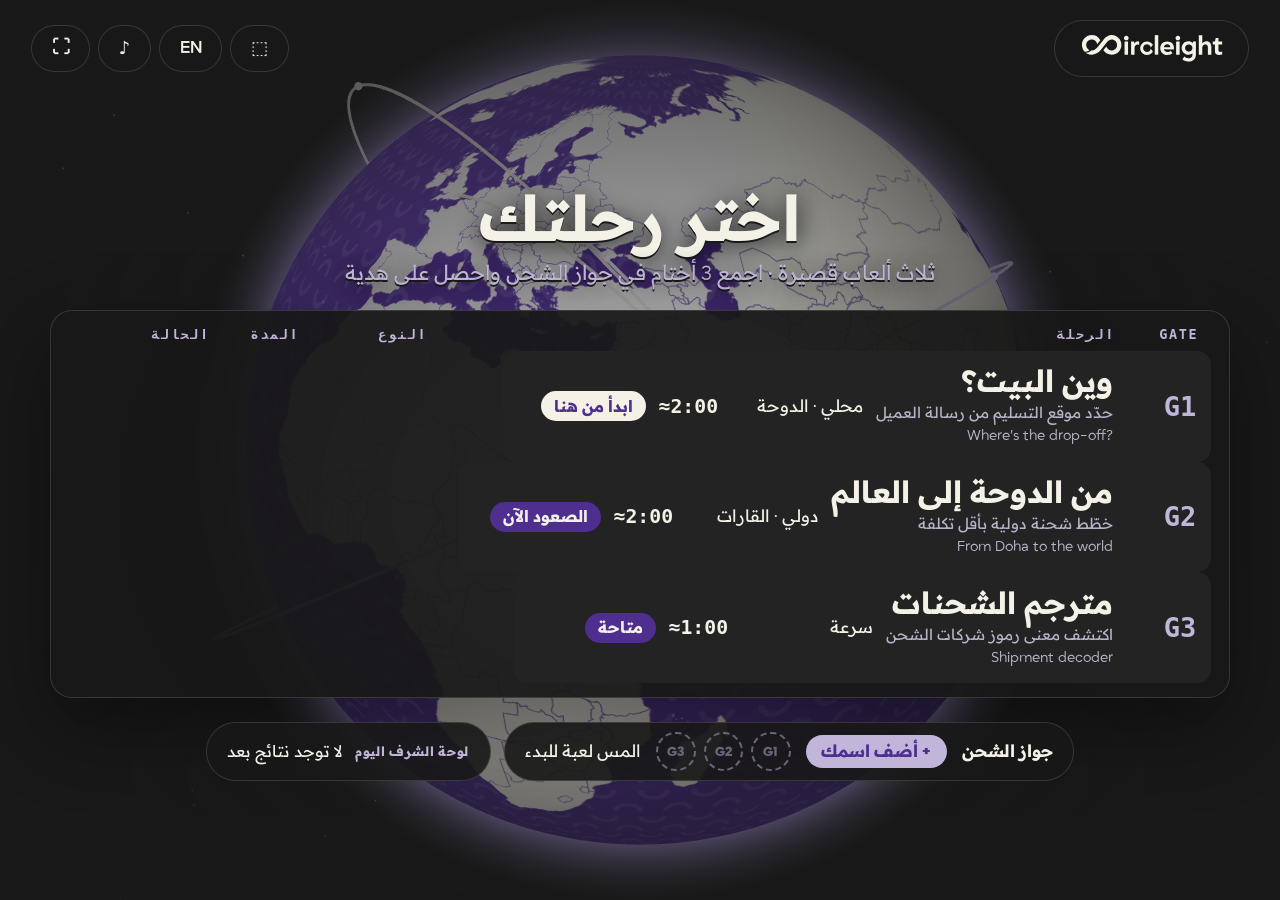
==== booth/index.html @ 9328218c "Add Web Summit booth: games, live visitor map and route kiosk Served at /booth/ with /booth/wall/ (l" ====
<!doctype html>
<html lang="ar">
<head>
<meta charset="utf-8">
<meta name="viewport" content="width=device-width,initial-scale=1,viewport-fit=cover,user-scalable=no">
<meta name="apple-mobile-web-app-capable" content="yes">
<meta name="mobile-web-app-capable" content="yes">
<meta name="theme-color" content="#191919">
<title>Circleight · Web Summit Booth</title>
<meta name="robots" content="noindex">
<style>
@font-face{font-family:'Grift';src:url([data-uri]) format('woff2');font-weight:400;font-display:swap}
@font-face{font-family:'Grift';src:url([data-uri]) format('woff2');font-weight:600;font-display:swap}
@font-face{font-family:'Grift';src:url([data-uri]) format('woff2');font-weight:700;font-display:swap}
@font-face{font-family:'Grift';src:url([data-uri]) format('woff2');font-weight:900;font-display:swap}
@font-face{font-family:'Readex Pro';src:url([data-uri]) format('woff2');font-weight:400;font-display:swap;unicode-range:U+0600-06FF,U+0750-077F,U+0870-088E,U+0890-0891,U+0898-08E1,U+08E3-08FF,U+200C-200E,U+2010-2011,U+204F,U+2E41,U+FB50-FDFF,U+FE70-FE74,U+FE76-FEFC}
@font-face{font-family:'Readex Pro';src:url([data-uri]) format('woff2');font-weight:600;font-display:swap;unicode-range:U+0600-06FF,U+0750-077F,U+0870-088E,U+0890-0891,U+0898-08E1,U+08E3-08FF,U+200C-200E,U+2010-2011,U+204F,U+2E41,U+FB50-FDFF,U+FE70-FE74,U+FE76-FEFC}
@font-face{font-family:'Readex Pro';src:url([data-uri]) format('woff2');font-weight:700;font-display:swap;unicode-range:U+0600-06FF,U+0750-077F,U+0870-088E,U+0890-0891,U+0898-08E1,U+08E3-08FF,U+200C-200E,U+2010-2011,U+204F,U+2E41,U+FB50-FDFF,U+FE70-FE74,U+FE76-FEFC}


/* Layout: full-bleed 3D map of Doha (cream land on Circleight-purple sea, brand arc pattern in the water); UI floats on black panels at the edges. Committed single look for a booth screen. */
:root{
  color-scheme:dark;
  --purple:#4E2E8F; --mid:#6B55A4; --lilac:#C1B5D9; --cream:#F4F1E7; --black:#191919;
  --panel:rgba(25,25,25,.92); --line:rgba(244,241,231,.14);
  --f:"Grift","Readex Pro",system-ui,sans-serif;
}
*{box-sizing:border-box}
html,body{height:100%;margin:0;background:var(--purple);color:var(--cream);font-family:var(--f);overflow:hidden;-webkit-tap-highlight-color:transparent;user-select:none}
[hidden]{display:none!important}
#app,.mod{position:fixed;inset:0;overflow:hidden;overflow:clip}
.mod{z-index:1}
#gl{position:fixed;inset:0;width:100%;height:100%;display:block;touch-action:none;z-index:0}
.num{font-variant-numeric:tabular-nums;font-feature-settings:"tnum"}
button{font-family:var(--f);cursor:pointer}
:focus-visible{outline:3px solid var(--lilac);outline-offset:3px}

/* top bar */
.bar{position:absolute;top:calc(env(safe-area-inset-top,0px) + 2.2vh);inset-inline:2.4vw;display:flex;align-items:center;justify-content:space-between;gap:2vw;pointer-events:none;z-index:5}
.bar>*{pointer-events:auto}
.logo{height:clamp(44px,6.4vh,68px);color:var(--cream);display:block;background:var(--panel);border:1px solid var(--line);border-radius:999px;padding:clamp(10px,1.5vh,16px) clamp(16px,1.6vw,26px)}
.logo svg{height:100%;width:auto;display:block}
.hud{display:flex;align-items:center;gap:1.4vw;background:var(--panel);border:1px solid var(--line);border-radius:999px;padding:.6vh 1.6vw}
.dots{display:flex;gap:.6vw}
.dots i{width:clamp(10px,1.3vh,16px);height:clamp(10px,1.3vh,16px);border-radius:50%;border:2px solid var(--cream);opacity:.5}
.dots i.done{background:var(--cream);opacity:1}
.dots i.cur{border-color:var(--lilac);opacity:1;box-shadow:0 0 0 3px rgba(193,181,217,.35)}
.score{font-weight:700;font-size:clamp(18px,3vh,32px);min-width:4ch;text-align:end}
.score small{display:block;font-size:.42em;font-weight:500;color:var(--lilac);letter-spacing:.08em}
.ctl{display:flex;gap:.6vw}
.icon{background:var(--panel);color:var(--cream);border:1px solid var(--line);border-radius:999px;height:clamp(36px,5.2vh,56px);min-width:clamp(36px,5.2vh,56px);padding:0 1.1em;font-size:clamp(14px,2vh,20px);font-weight:600;display:grid;place-items:center}

/* labels */
#labels{position:absolute;inset:0;pointer-events:none;z-index:2;overflow:hidden;overflow:clip}
.rlbl{position:absolute;transform:translate(-50%,-50%);font-weight:600;font-size:clamp(10px,1.35vh,15px);color:#3d2473;background:rgba(244,241,231,.85);border:1px solid #C1B5D9;border-radius:6px;padding:.05em .45em;white-space:nowrap;transition:opacity .4s}
.lbl{position:absolute;transform:translate(-50%,-50%);font-weight:600;font-size:clamp(11px,1.55vh,17px);color:var(--purple);letter-spacing:.02em;white-space:nowrap;text-shadow:0 0 6px rgba(244,241,231,.9),0 0 2px rgba(244,241,231,1);transition:opacity .4s}
.lbl.sea{color:var(--lilac);text-shadow:none;font-weight:500;font-size:clamp(12px,1.8vh,19px);letter-spacing:.2em}
.tag{position:absolute;transform:translate(-50%,-130%);background:var(--black);color:var(--cream);border-radius:10px;padding:.45em .8em;font-weight:700;font-size:clamp(13px,1.9vh,20px);white-space:nowrap;box-shadow:0 6px 18px rgba(0,0,0,.35)}
.tag.you{background:var(--cream);color:var(--black)}
.tag::after{content:"";position:absolute;left:50%;bottom:-7px;margin-left:-7px;border:7px solid transparent;border-bottom:0;border-top-color:inherit}
.tag.you::after{border-top-color:var(--cream)}
.tag:not(.you)::after{border-top-color:var(--black)}

/* message card */
.msg{position:absolute;bottom:calc(env(safe-area-inset-bottom,0px) + 3vh);inset-inline-start:2.4vw;width:min(560px,42vw);z-index:4;display:flex;flex-direction:column;gap:1.2vh;transition:transform .5s cubic-bezier(.2,.8,.2,1),opacity .4s}
.msg.out{transform:translateY(140%);opacity:0}
.chat{background:var(--panel);border:1px solid var(--line);border-radius:22px;padding:2vh 1.6vw 2.2vh;display:flex;flex-direction:column;gap:1.2vh;backdrop-filter:blur(6px)}
.chathead{display:flex;align-items:center;gap:.8vw;font-size:clamp(12px,1.6vh,16px);color:var(--lilac)}
.av{width:clamp(30px,4.2vh,44px);height:clamp(30px,4.2vh,44px);border-radius:50%;background:var(--mid);display:grid;place-items:center;color:var(--cream);font-weight:700}
.chathead b{color:var(--cream);font-size:1.15em;display:block}
.bubble{background:var(--cream);color:var(--black);border-radius:18px;border-start-start-radius:4px;padding:1.4vh 1.2vw;font-weight:600;font-size:clamp(17px,2.9vh,32px);line-height:1.45}
.bubble .tr{display:block;font-weight:500;font-size:.56em;color:#5b5868;margin-top:.6vh;line-height:1.4}
.timerow{display:flex;align-items:center;gap:1vw;color:var(--lilac);font-size:clamp(12px,1.7vh,18px)}
.ring{width:clamp(36px,5.2vh,56px);height:clamp(36px,5.2vh,56px);flex:none}
.ring circle{fill:none;stroke-width:5}
.ring .bg{stroke:rgba(244,241,231,.15)} .ring .fg{stroke:var(--cream);stroke-linecap:round;transform:rotate(-90deg);transform-origin:50% 50%;transition:stroke .3s}
.ring.low .fg{stroke:var(--lilac)}
.ring text{fill:var(--cream);font-family:var(--f);font-weight:700;font-size:18px;text-anchor:middle;dominant-baseline:central}

/* reveal panel */
.rev{position:absolute;bottom:calc(env(safe-area-inset-bottom,0px) + 3vh);inset-inline-end:2.4vw;width:min(520px,38vw);z-index:4;background:var(--panel);border:1px solid var(--line);border-radius:22px;padding:2.4vh 1.8vw;display:flex;flex-direction:column;gap:1.4vh;transition:transform .55s cubic-bezier(.2,.8,.2,1),opacity .4s}
.rev.out{transform:translateY(140%);opacity:0}
.verdict{font-weight:900;font-size:clamp(24px,4.4vh,48px);line-height:1.1;color:var(--cream)}
.kpis{display:grid;grid-template-columns:1fr 1fr;gap:1vw}
.kpi{border-top:2px solid var(--line);padding-top:1vh}
.kpi .k{font-size:clamp(11px,1.5vh,15px);color:var(--lilac);letter-spacing:.04em}
.kpi .v{text-align:start;font-size:clamp(26px,5vh,56px);font-weight:900;line-height:1}
[dir=rtl] #kPts{text-align:right}
.kpi .v small{font-size:.4em;font-weight:600;margin-inline-start:.2em}
.ci{display:flex;gap:.9vw;align-items:center;background:var(--purple);border-radius:14px;padding:1.2vh 1vw;font-size:clamp(12px,1.75vh,18px);line-height:1.45}
.ci .sym{width:clamp(34px,5vh,56px);flex:none;color:var(--cream)}
.ci .sym svg{width:100%;height:auto;display:block}
.ci .co{font-weight:700;direction:ltr;unicode-bidi:isolate;display:inline-block;color:var(--lilac)}
.btn{background:var(--cream);color:var(--purple);border:0;border-radius:999px;padding:1.5vh 2.4vw;font-weight:800;font-size:clamp(16px,2.5vh,26px);box-shadow:0 8px 24px rgba(0,0,0,.25);transition:transform .15s}
.btn:active{transform:scale(.97)}
.btn.ghost{background:transparent;color:var(--cream);border:2px solid var(--line);box-shadow:none}

/* full screens */
.screen{position:absolute;inset:0;z-index:6;display:flex;align-items:center;justify-content:center;pointer-events:none}
.screen>.card{pointer-events:auto}
.attract{background:radial-gradient(ellipse at center,rgba(61,36,115,.82) 0%,rgba(61,36,115,.55) 45%,rgba(61,36,115,0) 75%)}
.attract .card{display:flex;flex-direction:column;align-items:center;gap:2.6vh;text-align:center;margin-top:-4vh}
.attract h1{font-weight:900;font-size:clamp(46px,11vh,130px);line-height:.95;margin:0;color:var(--cream);text-shadow:0 6px 30px rgba(25,25,25,.45)}
.attract h1 .en{display:block;unicode-bidi:isolate;font-size:.34em;font-weight:600;color:var(--lilac);letter-spacing:.06em;margin-top:1.2vh}
.attract p{margin:0;font-size:clamp(16px,2.6vh,28px);max-width:30ch;color:var(--cream);text-shadow:0 2px 12px rgba(25,25,25,.6);line-height:1.4}
.pulse{animation:pulse 1.8s ease-in-out infinite}
@keyframes pulse{0%,100%{transform:scale(1)}50%{transform:scale(1.05)}}
.lbmini{display:flex;flex-direction:column;gap:.5vh;background:var(--panel);border:1px solid var(--line);border-radius:16px;padding:1.4vh 1.4vw;min-width:min(420px,70vw);font-size:clamp(14px,2vh,20px)}
.lbmini h3{margin:0 0 .4vh;font-size:.75em;color:var(--lilac);font-weight:600;letter-spacing:.08em}
.lbmini div{display:grid;grid-template-columns:2em 1fr auto;gap:.8em;text-align:start;padding:.25em 0;border-bottom:1px solid var(--line)}
.lbmini div:last-child{border-bottom:0}
.lbmini div.me{color:var(--lilac);font-weight:700}
.end{background:rgba(78,46,143,.55);backdrop-filter:blur(3px)}
.end .card{background:var(--black);border-radius:28px;padding:4vh 3.4vw;display:flex;flex-direction:column;align-items:center;gap:2vh;text-align:center;width:min(760px,86vw);box-shadow:0 30px 80px rgba(0,0,0,.45)}
.end .total{font-weight:900;font-size:clamp(60px,13vh,150px);line-height:.9;color:var(--cream)}
.end .k{color:var(--lilac);font-size:clamp(13px,1.9vh,20px);letter-spacing:.08em}
.end .pitch{background:var(--purple);border-radius:16px;padding:1.6vh 1.6vw;font-size:clamp(14px,2.1vh,22px);line-height:1.5;display:flex;gap:1vw;align-items:center;text-align:start}
.end .pitch .sym{width:clamp(40px,6vh,64px);flex:none}
.end .pitch .sym svg{width:100%;height:auto;display:block}
.namebox{display:flex;gap:.8vw;flex-wrap:wrap;justify-content:center;align-items:center}
.namebox input{background:#2a2a2a;border:2px solid var(--line);color:var(--cream);border-radius:999px;padding:1.2vh 1.4vw;font:600 clamp(16px,2.4vh,24px) var(--f);width:min(320px,60vw)}
.row{display:flex;gap:1vw;flex-wrap:wrap;justify-content:center}
.toast{position:absolute;top:12vh;left:50%;transform:translateX(-50%);background:var(--black);color:var(--cream);padding:1.2vh 1.6vw;border-radius:999px;font-weight:700;font-size:clamp(14px,2.2vh,22px);z-index:7;transition:opacity .3s}
.hint{position:absolute;top:11vh;left:50%;transform:translateX(-50%);background:var(--cream);color:var(--purple);padding:1vh 1.4vw;border-radius:999px;font-weight:800;font-size:clamp(14px,2.2vh,24px);z-index:3;box-shadow:0 8px 24px rgba(0,0,0,.25);white-space:nowrap}
.flash{position:absolute;inset:0;background:var(--cream);opacity:0;pointer-events:none;z-index:3;transition:opacity .5s}

/* v2 additions */
.kw{border-radius:6px;padding:0 .12em;transition:background .3s,color .3s}
.kw.hl{background:var(--purple);color:var(--cream)}
.aimbar{position:absolute;left:50%;transform:translateX(-50%);bottom:calc(env(safe-area-inset-bottom,0px) + 3vh);z-index:5;display:flex;gap:1vw;align-items:center;background:var(--panel);border:1px solid var(--line);border-radius:999px;padding:1vh 1vw 1vh 1.4vw}
.aimbar span{font-size:clamp(13px,1.9vh,20px);color:var(--lilac);padding-inline:.6vw}
.rowbtns{display:flex;gap:.8vw;align-items:center;flex-wrap:wrap}
.mini{background:transparent;color:var(--cream);border:2px solid var(--line);border-radius:999px;padding:.8vh 1.2vw;font-weight:700;font-size:clamp(13px,1.8vh,19px)}
.mini[disabled]{opacity:.35}
.mini.on{background:var(--lilac);color:var(--black);border-color:var(--lilac)}
.voice{display:flex;align-items:center;gap:1vw;background:#E9E3F2;border-radius:18px;border-start-start-radius:4px;padding:1.2vh 1vw;color:var(--black)}
.voice .play{width:clamp(34px,5vh,52px);height:clamp(34px,5vh,52px);border-radius:50%;background:var(--purple);color:var(--cream);border:0;display:grid;place-items:center;font-size:clamp(14px,2vh,20px);flex:none}
.wave{display:flex;align-items:center;gap:3px;height:clamp(28px,4vh,44px);flex:1}
.wave i{display:block;width:4px;border-radius:2px;background:var(--mid);height:30%}
.wave.playing i{animation:wv .9s ease-in-out infinite}
@keyframes wv{0%,100%{transform:scaleY(.5)}50%{transform:scaleY(1.4)}}
.voice .dur{font-weight:600;font-size:clamp(12px,1.6vh,16px);color:#5b5868}
.parse{background:var(--panel);border:1px solid var(--line);border-radius:22px;padding:1.8vh 1.4vw;display:flex;flex-direction:column;gap:.9vh}
.parse .ph{display:flex;align-items:center;gap:.8vw;font-weight:700;font-size:clamp(14px,2vh,21px)}
.parse .ph .sym{width:clamp(30px,4.4vh,48px);color:var(--lilac)}
.parse .ph .sym svg{width:100%;height:auto;display:block}
.parse .ph .dots3 i{display:inline-block;width:.4em;height:.4em;border-radius:50%;background:var(--lilac);margin-inline:.1em;animation:bl 1s infinite}
.parse .ph .dots3 i:nth-child(2){animation-delay:.15s}.parse .ph .dots3 i:nth-child(3){animation-delay:.3s}
@keyframes bl{0%,100%{opacity:.25}50%{opacity:1}}
.field{display:grid;grid-template-columns:minmax(7em,auto) 1fr;gap:1vw;align-items:baseline;border-top:1px solid var(--line);padding-top:.7vh;opacity:0;transform:translateY(8px);transition:opacity .35s,transform .35s}
.field.in{opacity:1;transform:none}
.field .k{color:var(--lilac);font-size:clamp(11px,1.5vh,15px);letter-spacing:.04em}
.field .v{font-weight:700;font-size:clamp(14px,2.1vh,22px)}
.field .v.ltr{direction:ltr;unicode-bidi:isolate;display:inline-block}
.conf{display:inline-flex;align-items:center;gap:.4em;border-radius:999px;padding:.15em .7em;font-size:.85em}
.conf.high{background:var(--cream);color:var(--purple)} .conf.med{background:var(--lilac);color:var(--black)}
.ops{display:flex;flex-direction:column;gap:.8vh}
.ops .b{max-width:85%;border-radius:16px;padding:1vh 1vw;font-weight:600;font-size:clamp(13px,1.9vh,20px);opacity:0;transform:translateY(8px);transition:opacity .35s,transform .35s}
.ops .b.in{opacity:1;transform:none}
.ops .b.c8{align-self:flex-end;background:var(--purple);color:var(--cream);border-end-end-radius:4px}
.ops .b.cu{align-self:flex-start;background:var(--cream);color:var(--black);border-start-start-radius:4px;display:flex;gap:.6em;align-items:center}
.ops .b.cu .loc{width:3.2em;height:2.2em;border-radius:8px;background:repeating-linear-gradient(45deg,#e6e0f0 0 6px,#f4f1e7 6px 12px);display:grid;place-items:center;color:var(--purple);font-weight:900}
.outcome{display:flex;gap:.8vw;align-items:center;font-size:clamp(13px,1.85vh,19px);line-height:1.45;border-top:2px solid var(--line);padding-top:1.2vh}
.outcome b{color:var(--lilac)}
.here{position:absolute;transform:translate(-50%,-140%);background:var(--cream);color:var(--purple);border-radius:999px;padding:.35em .8em;font-weight:800;font-size:clamp(12px,1.7vh,18px);white-space:nowrap;box-shadow:0 6px 18px rgba(0,0,0,.3);pointer-events:none}
.here::after{content:"";position:absolute;left:50%;bottom:-6px;margin-left:-6px;border:6px solid transparent;border-bottom:0;border-top-color:var(--cream)}
.demo{position:absolute;bottom:4vh;left:50%;transform:translateX(-50%);z-index:5;background:var(--panel);border:1px solid var(--line);border-radius:18px;padding:1.2vh 1.4vw;display:flex;gap:1vw;align-items:center;max-width:min(760px,80vw);font-size:clamp(14px,2.1vh,22px);transition:opacity .4s}
.demo .sym{width:clamp(30px,4.4vh,48px);color:var(--lilac);flex:none}.demo .sym svg{width:100%;height:auto;display:block}
.demo .q{color:var(--cream);font-weight:600}
.demo .a{color:var(--lilac);font-weight:700;display:block;font-size:.85em}
.stats{font-size:clamp(13px,1.9vh,20px);color:var(--lilac)}
.sumline{background:#2a2a2a;border-radius:14px;padding:1.2vh 1.4vw;font-size:clamp(14px,2vh,21px);line-height:1.5}
.sumline b{color:var(--cream);font-size:1.15em}
.sumline small{display:block;color:#a9a3b8;font-size:.72em;margin-top:.3em}
.qr{display:flex;gap:1.2vw;align-items:center;background:var(--cream);color:var(--black);border-radius:16px;padding:1.2vh 1.2vw;font-weight:700;font-size:clamp(13px,1.9vh,20px);text-align:start}
.qr svg{width:clamp(80px,12vh,130px);height:auto;display:block}
/* staff */
.staff{position:absolute;inset:0;z-index:9;background:rgba(25,25,25,.7);display:flex;align-items:center;justify-content:center}
.staff .card{background:var(--black);border:1px solid var(--line);border-radius:22px;padding:3vh 2.4vw;width:min(760px,92vw);max-height:90vh;overflow:auto;display:flex;flex-direction:column;gap:1.8vh;font-size:clamp(14px,1.9vh,19px)}
.staff h2{margin:0;font-size:1.4em}
.staff .grp{display:flex;flex-direction:column;gap:.8vh;border-top:1px solid var(--line);padding-top:1.4vh}
.staff .grp>b{color:var(--lilac);font-size:.85em;letter-spacing:.06em}
.staff input[type=text]{background:#2a2a2a;border:1px solid var(--line);color:var(--cream);border-radius:10px;padding:.8vh .8vw;font:inherit;width:100%;direction:ltr}
.staff textarea{background:#2a2a2a;border:1px solid var(--line);color:var(--cream);border-radius:10px;padding:.8vh .8vw;font:12px ui-monospace,monospace;width:100%;min-height:90px;direction:ltr}
.plist{display:flex;flex-wrap:wrap;gap:.5vw}
.calib{position:absolute;top:11vh;left:50%;transform:translateX(-50%);z-index:8;background:var(--cream);color:var(--purple);border-radius:16px;padding:1.2vh 1.4vw;font-weight:800;display:flex;gap:1vw;align-items:center;font-size:clamp(14px,2vh,21px)}

@media (max-width:900px){.msg{width:auto;inset-inline-end:2.4vw}.rev{width:auto;inset-inline-start:2.4vw;bottom:auto;top:9vh}}
@media (prefers-reduced-motion:reduce){.pulse{animation:none}.msg,.rev{transition:none}}
/* ===== shell & shared components ===== */
.shellbar{position:fixed;z-index:30}
[data-k]{}
.panel{background:var(--panel);border:1px solid var(--line);border-radius:22px;backdrop-filter:blur(6px)}
.chip2{background:#2a2a2a;border:2px solid transparent;color:var(--cream);border-radius:14px;padding:1.1vh 1.1vw;font:600 clamp(14px,2vh,21px) var(--f);cursor:pointer;text-align:start;display:flex;flex-direction:column;gap:.3vh;transition:border-color .15s,background .15s}
.chip2 small{font-weight:500;font-size:.72em;color:var(--lilac)}
.chip2.on{border-color:var(--lilac);background:#3a2f55}
.chip2[disabled]{opacity:.35;cursor:default}
.sub{color:var(--lilac);font-size:clamp(12px,1.6vh,17px);letter-spacing:.04em}
.h2{font:900 clamp(22px,3.6vh,40px) var(--f);margin:0;line-height:1.15}
.mono{font-family:"IBM Plex Mono",ui-monospace,Menlo,monospace;direction:ltr;unicode-bidi:isolate}
.overlay{position:fixed;inset:0;z-index:25;display:flex;align-items:center;justify-content:center;background:rgba(25,25,25,.55);backdrop-filter:blur(2px)}
.stampbox{background:var(--cream);color:var(--purple);border-radius:26px;padding:4vh 3vw;display:flex;flex-direction:column;align-items:center;gap:1.6vh;text-align:center;box-shadow:0 30px 80px rgba(0,0,0,.45);animation:pop .5s cubic-bezier(.2,1.4,.4,1)}
.stampbox .st{width:clamp(110px,18vh,190px);height:clamp(110px,18vh,190px);border-radius:50%;border:6px double var(--purple);display:grid;place-items:center;transform:rotate(-12deg);font-weight:900;font-size:clamp(14px,2.2vh,22px);line-height:1.2;padding:1em}
.stampbox .st svg{width:60%;display:block;margin:0 auto .3em}
.stampbox h3{margin:0;font:900 clamp(22px,4vh,40px) var(--f)}
@keyframes pop{from{transform:scale(.6);opacity:0}to{transform:none;opacity:1}}
/* hub */
#hub .hubwrap{position:absolute;inset:0;display:flex;flex-direction:column;align-items:center;justify-content:center;gap:2.6vh;padding:12vh 4vw 4vh;background:radial-gradient(ellipse at 50% 55%,rgba(25,25,25,.15) 0%,rgba(25,25,25,.72) 70%)}
.hubtitle{text-align:center;display:flex;flex-direction:column;gap:.6vh}
.hubtitle h1{margin:0;font:900 clamp(34px,7vh,84px) var(--f);color:var(--cream);line-height:1;text-shadow:0 6px 30px rgba(0,0,0,.4)}
.hubtitle p{margin:0;font-size:clamp(15px,2.3vh,26px);color:var(--lilac)}
.board{width:min(1180px,94vw);background:rgba(25,25,25,.94);border:1px solid var(--line);border-radius:22px;padding:1.6vh 1.4vw;display:flex;flex-direction:column;gap:1vh;box-shadow:0 30px 80px rgba(0,0,0,.4)}
.bhead,.brow{display:grid;grid-template-columns:6vw minmax(0,1fr) 12vw 7vw 13vw;gap:1vw;align-items:center}
.bhead{font:600 clamp(11px,1.5vh,15px) "IBM Plex Mono",monospace;color:var(--lilac);letter-spacing:.12em;padding:0 1vw}
.brow{background:#232323;border:2px solid transparent;border-radius:14px;padding:1.6vh 1vw;cursor:pointer;color:var(--cream);text-align:start;font-family:var(--f);transition:border-color .15s,transform .15s}
.brow:hover,.brow:focus-visible{border-color:var(--lilac)}
.brow:active{transform:scale(.99)}
.brow[disabled]{opacity:.35;cursor:default}
.brow .gate{font:700 clamp(18px,3vh,34px) "IBM Plex Mono",monospace;color:var(--lilac)}
.brow .nm b{display:block;font-weight:900;font-size:clamp(20px,3.4vh,38px);line-height:1.1}
.brow .nm small{display:block;font-size:clamp(12px,1.7vh,18px);color:#b9b3c8;margin-top:.3vh}
.brow .ty{font-size:clamp(13px,1.9vh,20px);color:var(--cream)}
.brow .ty small{display:block;color:#9a94a8;font-size:.8em}
.brow .tm{font:700 clamp(15px,2.2vh,24px) "IBM Plex Mono",monospace}
.brow .stt{justify-self:start;border-radius:999px;padding:.5vh 1vw;font-weight:800;font-size:clamp(12px,1.8vh,19px);background:var(--purple);color:var(--cream);white-space:nowrap}
.brow .stt.go{background:var(--cream);color:var(--purple);animation:blink 1.6s infinite}
.brow .stt.off{background:#444;color:#bbb}
@keyframes blink{50%{opacity:.55}}
.flapch{display:inline-block;animation:flap .45s ease}
@keyframes flap{0%{transform:rotateX(90deg);opacity:.2}100%{transform:none;opacity:1}}
.passport{display:flex;align-items:center;gap:1.2vw;background:rgba(25,25,25,.9);border:1px solid var(--line);border-radius:999px;padding:1vh 1.6vw;font-size:clamp(13px,1.9vh,20px)}
.passport .pp{display:flex;gap:.6vw}
.passport .pp i{width:clamp(30px,4.4vh,48px);height:clamp(30px,4.4vh,48px);border-radius:50%;border:2px dashed #6a6478;display:grid;place-items:center;font-style:normal;font-weight:800;font-size:.8em;color:#6a6478}
.passport .pp i.on{border:3px double var(--lilac);color:var(--cream);background:var(--purple);transform:rotate(-10deg)}
.tapcta{font:800 clamp(16px,2.6vh,28px) var(--f);color:var(--cream)}
/* g2 journey */
#g2 .side{position:absolute;inset-inline-start:2.4vw;top:12vh;bottom:3vh;width:min(560px,40vw);display:flex;flex-direction:column;gap:1.4vh;overflow:auto}
#g2 .card2{background:var(--panel);border:1px solid var(--line);border-radius:22px;padding:2vh 1.4vw;display:flex;flex-direction:column;gap:1.2vh}
#g2 .dests{display:grid;grid-template-columns:1fr 1fr;gap:.8vw}
#g2 .opts{display:grid;grid-template-columns:repeat(auto-fit,minmax(150px,1fr));gap:.6vw}
#g2 .opt b{font-size:1em}
#g2 .opt .m{display:flex;justify-content:space-between;gap:.6em;font-size:.78em;color:#d8d2e6}
.brief{display:grid;grid-template-columns:auto 1fr;gap:.4vh 1vw;font-size:clamp(13px,1.9vh,20px)}
.brief span{color:var(--lilac)}
.totals{display:flex;flex-direction:column;gap:.8vh;border-top:2px solid var(--line);padding-top:1.2vh}
.trow{display:flex;justify-content:space-between;font-weight:700;font-size:clamp(14px,2.1vh,22px)}
.tbar{height:10px;background:#333;border-radius:5px;overflow:hidden;position:relative}
.tbar i{position:absolute;inset-block:0;inset-inline-start:0;background:var(--lilac);border-radius:5px;transition:width .3s}
.tbar i.over{background:#E58A6B}
.tl{display:flex;flex-direction:column;gap:.8vh}
.tli{display:grid;grid-template-columns:8em 1fr;gap:1vw;align-items:center;opacity:0;transform:translateY(6px);transition:opacity .35s,transform .35s;font-size:clamp(12px,1.75vh,18px)}
.tli.in{opacity:1;transform:none}
.tli .who{color:var(--lilac)}
.tli .raw{font-size:.85em;color:#9a94a8}
.tli .uni{font-weight:700;color:var(--cream)}
.cmp{display:grid;grid-template-columns:1fr 1fr;gap:1vw}
.cmp>div{background:#232323;border-radius:14px;padding:1.2vh 1vw}
.cmp>div.best{background:var(--purple)}
.cmp .k{font-size:.8em;color:var(--lilac)}
.cmp .v{font-weight:900;font-size:clamp(18px,3vh,32px)}
.citytag{position:fixed;transform:translate(-50%,-140%);background:var(--cream);color:var(--purple);border-radius:999px;padding:.3em .8em;font-weight:800;font-size:clamp(12px,1.7vh,18px);white-space:nowrap;pointer-events:none;z-index:3;box-shadow:0 6px 18px rgba(0,0,0,.3)}
.citytag.dark{background:var(--black);color:var(--cream)}
/* g3 codes */
#g3 .wrap3{position:absolute;inset:0;display:flex;flex-direction:column;align-items:center;justify-content:center;gap:3vh;padding:12vh 4vw 4vh;background:var(--black)}
#g3 .codecard{background:#232323;border:1px solid var(--line);border-radius:26px;padding:3vh 3vw;display:flex;flex-direction:column;align-items:center;gap:1.4vh;min-width:min(720px,90vw)}
#g3 .code{font:700 clamp(46px,10vh,120px) "IBM Plex Mono",monospace;color:var(--cream);letter-spacing:.06em;direction:ltr}
#g3 .who{font-size:clamp(14px,2.2vh,24px);color:var(--lilac)}
#g3 .ans{display:grid;grid-template-columns:repeat(3,minmax(0,1fr));gap:1vw;width:min(1300px,94vw)}
#g3 .ans .chip2{min-height:13vh;justify-content:center;font-size:clamp(15px,2.3vh,25px)}
#g3 .ans .chip2.right{background:#2E7D4F;border-color:#2E7D4F}
#g3 .ans .chip2.wrong{background:#8f3b22;border-color:#8f3b22}
#g3 .uni{display:flex;gap:1vw;align-items:center;background:var(--purple);border-radius:16px;padding:1.4vh 1.4vw;font-size:clamp(14px,2.2vh,24px);min-height:7vh;opacity:0;transition:opacity .3s}
#g3 .uni.in{opacity:1}
#g3 .uni .sym{width:clamp(34px,5vh,56px);flex:none}#g3 .uni .sym svg{width:100%;display:block}
.codetimer{width:min(720px,90vw);height:8px;background:#333;border-radius:4px;overflow:hidden}.codetimer i{display:block;height:100%;background:var(--lilac)}
/* end card shared (g2/g3) */
.screen>.endc{pointer-events:auto}
.endc{background:var(--black);border-radius:28px;padding:4vh 3.4vw;display:flex;flex-direction:column;align-items:center;gap:1.8vh;text-align:center;width:min(780px,90vw);box-shadow:0 30px 80px rgba(0,0,0,.45);max-height:92vh;overflow:auto}
.endc .total{font-weight:900;font-size:clamp(56px,12vh,140px);line-height:.9;color:var(--cream)}
.brow .bn,.brow h3{white-space:nowrap}

.brow .nm small{display:block}
#hub h1,#hub .hsub,#hub p{text-shadow:0 2px 0 #191919,0 4px 24px rgba(0,0,0,.9)}
/* ===== v3: interaction layering (taps reach the 3D map) ===== */
#app,.mod{pointer-events:none}
.mod>*{pointer-events:auto}
#app>*:not(#gl):not(.mod):not(.bar){pointer-events:auto}
#app>.toast{pointer-events:none}
#labels,.flash,.mod>.screen,.mod>.bar,#j-tags,#w-tags,.mod>.hint,.mod>.demo{pointer-events:none}
.mod>.screen:not([hidden])>*{pointer-events:auto}
.overlay[hidden],.staff[hidden],.screen[hidden]{display:none!important}
/* games button */
.gamesbtn{display:inline-flex;align-items:center;gap:.6em;height:clamp(40px,5.6vh,58px);padding:0 1.3em;border-radius:999px;border:0;background:var(--cream);color:var(--purple);font:800 clamp(14px,2vh,21px) var(--f);cursor:pointer;box-shadow:0 8px 24px rgba(0,0,0,.35)}
.gamesbtn svg{width:1.1em;height:1.1em}
.gamesbtn[hidden]{display:none}
.shellbar .ctl{display:flex;align-items:center;gap:.6vw}
/* hub foot: passport + leaderboard */
.hubfoot{display:flex;flex-wrap:wrap;gap:1vw;justify-content:center;align-items:stretch;max-width:94vw}
.passport{flex-wrap:wrap;justify-content:center}
.passport .pname{font-weight:800;color:var(--cream);background:#2b2b2b;border-radius:999px;padding:.3em .9em;border:0;font-family:var(--f);font-size:1em}
.passport .pname.add{color:var(--purple);background:var(--lilac);cursor:pointer}
.passport .ptot{color:var(--lilac)}.passport .ptot b{color:var(--cream);font-size:1.15em}
.passport .pmsg.done{color:var(--cream);font-weight:800}
.passport .mini{font-size:.85em}
.hublb{display:flex;align-items:center;gap:1vw;background:rgba(25,25,25,.9);border:1px solid var(--line);border-radius:999px;padding:1vh 1.6vw;font-size:clamp(13px,1.8vh,19px);color:var(--cream)}
.hublb>b{color:var(--lilac);font-size:.8em;letter-spacing:.06em}
.hublb span{display:inline-flex;gap:.4em;align-items:baseline}.hublb span.me{color:var(--lilac)}
.hublb i{font-style:normal;color:var(--lilac);font-weight:800}
/* intro / name / exit sheets */
.introc{background:var(--black);color:var(--cream);border:1px solid var(--line);border-radius:28px;padding:4vh 3vw;width:min(860px,90vw);max-height:92vh;overflow:auto;display:flex;flex-direction:column;gap:1.6vh;box-shadow:0 30px 80px rgba(0,0,0,.5);text-align:start;animation:pop .4s cubic-bezier(.2,1.3,.4,1)}
.introc.small{width:min(620px,90vw);text-align:center;align-items:center}
.introc h2{margin:0;font:900 clamp(28px,5vh,56px) var(--f);line-height:1.15}
.introc p{margin:0;font-size:clamp(16px,2.4vh,26px);line-height:1.6;color:#e7e2ef}
.introc .igate{font:700 clamp(13px,1.8vh,19px) var(--f);color:var(--lilac);letter-spacing:.12em}
.introc .ih{font-weight:800;color:var(--lilac);font-size:clamp(14px,2vh,21px)}
.introc .isteps{margin:0;padding-inline-start:1.4em;display:flex;flex-direction:column;gap:.9vh;font-size:clamp(16px,2.3vh,25px);line-height:1.5}
.introc .isteps li::marker{color:var(--lilac);font-weight:900}
.introc .ic8{display:flex;gap:1vw;align-items:center;background:var(--purple);border-radius:18px;padding:1.6vh 1.4vw;font-size:clamp(14px,2vh,22px);line-height:1.55}
.introc .ic8 b{color:var(--lilac)}
.isym{width:clamp(38px,5.6vh,60px);flex:none;display:block;color:var(--cream)}.isym svg{width:100%;height:auto;display:block}
.introc>.isym{width:clamp(54px,8vh,84px);align-self:center}
.introc .ipts{font-weight:700;color:var(--lilac);font-size:clamp(14px,2vh,21px)}
.introc .row{display:flex;gap:1vw;flex-wrap:wrap;justify-content:center;margin-top:.6vh}
.introc input{background:#2a2a2a;border:2px solid var(--lilac);color:var(--cream);border-radius:999px;padding:1.6vh 1.6vw;font:700 clamp(20px,3vh,32px) var(--f);text-align:center;width:100%}
.stampbox.inl{background:none;box-shadow:none;padding:0}
/* shared end card */
.endc,.end .card{max-height:94vh;overflow:auto;gap:1.5vh}
.bdown{display:flex;flex-wrap:wrap;gap:.6vw;justify-content:center}
.bdown span{background:#2b2b2b;border-radius:999px;padding:.35em 1em;font-size:clamp(13px,1.9vh,20px);color:#e7e2ef}
.bdown b{color:var(--lilac)}
.recline{font-size:clamp(14px,2vh,21px);color:#e7e2ef}.recline .ok{color:#8fd19e;font-weight:900}.recline b{color:var(--cream)}
.lbempty{color:#a39db2;text-align:center;padding:.4em 0}
.lbmini [data-lb]{display:flex;flex-direction:column;border:0;padding:0}
/* G2 v3 */
#g2 .side{top:11vh;bottom:2.5vh;width:min(600px,42vw);scroll-behavior:smooth}
.jstep{display:flex;align-items:center;gap:.5vw;font-size:clamp(12px,1.6vh,17px);color:var(--lilac);font-weight:700}
.jstep i{width:2.4em;height:6px;border-radius:3px;background:#3a3a3a}.jstep i.done{background:var(--lilac)}.jstep i.on{background:var(--cream)}
.jstep span{margin-inline-start:.6em}
#g2 .oh{font-weight:800;font-size:clamp(14px,2vh,21px);color:var(--cream)}
#g2 .ogrp{display:flex;flex-direction:column;gap:.7vh}
#g2 .task{background:rgba(107,85,164,.25);border-radius:12px;padding:1vh 1vw;font-size:clamp(13px,1.85vh,19px);line-height:1.55}
#g2 .opt{align-items:flex-start;text-align:start;gap:.3vh}
#g2 .opt small{color:#cfc7e0;font-size:.74em;font-weight:500}
#g2 .opt.on small{color:var(--lilac)}
#g2 .opt.on .m{color:var(--cream)}
.tbar .dl{position:absolute;inset-block:-4px;width:3px;background:var(--cream);border-radius:2px}
.verd{font:900 clamp(20px,3.2vh,34px) var(--f)}.verd.ok{color:#9fe0ad}.verd.bad{color:#F2A389}
#g2 .ph{display:flex;gap:.8vw;align-items:center;font-weight:700;font-size:clamp(14px,2vh,21px);line-height:1.5}
#g2 .symw{width:clamp(30px,4.4vh,48px);flex:none;color:var(--lilac)}#g2 .symw svg{width:100%;display:block}
.cmp .k2{font-size:.72em;color:var(--lilac);margin-top:.4vh}
.saveline{font-size:clamp(15px,2.2vh,24px);font-weight:700;color:var(--cream);line-height:1.5}.saveline b{color:#9fe0ad}
.vs{display:grid;grid-template-columns:auto 1fr 1fr;gap:.9vh .8vw;align-items:center;font-size:clamp(12px,1.75vh,18px)}
.vs>b{font-size:.85em;color:#a39db2;text-align:center}.vs>b.c8{color:var(--lilac)}
.vs .rk{color:#cfc7e0}
.vs .a,.vs .b{border-radius:10px;padding:.6em .7em;text-align:center;transition:opacity .4s;line-height:1.35}
.vs .a{background:#2b2b2b;color:#e7a08a}
.vs .b{background:var(--purple);color:var(--cream);font-weight:700}
.tlh{display:grid;grid-template-columns:8em 1fr;gap:1vw;font-size:clamp(11px,1.5vh,15px);color:#a39db2}
.tli .uni i{font-style:normal;color:#9fe0ad;margin-inline-end:.4em}
/* G3 countdown */
#g3 .count{font:900 clamp(90px,22vh,240px) var(--f);color:var(--cream);line-height:1;animation:pop .5s}
#app>#gl{pointer-events:auto}
.bhead,.brow{grid-template-columns:5.5vw minmax(0,1fr) 9vw 6vw 10vw}
.brow .nm b{white-space:nowrap}
/* screens launcher */
#scrc{width:min(900px,92vw)}
.scrlist{display:flex;flex-direction:column;gap:1vh}
.scrrow{display:flex;gap:1vw;align-items:center;background:#232323;border:2px solid transparent;border-radius:18px;padding:1.2vh 1.2vw}
.scrrow.cur{border-color:var(--lilac)}
.scrgo{flex:1;min-width:0;background:none;border:0;color:var(--cream);font-family:var(--f);text-align:start;cursor:pointer;display:flex;flex-direction:column;gap:.3vh;padding:0}
.scrgo b{font-size:clamp(17px,2.6vh,27px)}
.scrgo small{color:var(--lilac);font-size:clamp(12px,1.75vh,18px)}
.scrgo code{font-size:clamp(10px,1.4vh,14px);color:#9a94a8;word-break:break-all;unicode-bidi:plaintext}
.scrqr{width:clamp(70px,10vh,110px);flex:none;background:var(--cream);border-radius:10px;padding:4px;display:block}
.scrqr svg{width:100%;height:auto;display:block}
.scrqr:empty{display:none}
.scrstat{border-radius:12px;padding:1vh 1.1vw;font-size:clamp(12px,1.8vh,18px);line-height:1.5}
.scrstat.ok{background:rgba(70,140,90,.22);color:#aee3bb}
.scrstat.warn{background:rgba(229,138,107,.18);color:#F2B59E}
.scrstat:empty{display:none}
.scrgo b{display:flex;align-items:center;gap:.5em}
.si{width:1.05em;height:1.05em;flex:none;color:var(--lilac);display:block}
.si svg{width:100%;height:100%;display:block}
#wall{color:var(--cream);font-family:var(--f)}
.w-top{position:absolute;top:3vh;inset-inline-start:2.4vw;display:flex;align-items:center;gap:1.2vw;z-index:3}
.w-logo{height:clamp(40px,6vh,64px);display:block;color:var(--cream)}.w-logo svg{height:100%;width:auto;display:block}
.w-live{display:flex;align-items:center;gap:.5em;font:700 clamp(12px,1.7vh,18px) var(--f);letter-spacing:.12em;color:var(--lilac);border:1px solid var(--line);border-radius:999px;padding:.4em .9em}
.w-live i{width:.7em;height:.7em;border-radius:50%;background:#E58A6B;animation:blink 1.2s infinite}
.w-title{position:absolute;top:11vh;inset-inline-start:2.4vw;z-index:3;max-width:56vw}
.w-title h1{margin:0;font:900 clamp(28px,5.2vh,60px) var(--f);line-height:1.1;text-shadow:0 4px 24px rgba(0,0,0,.5)}
.w-title p{margin:.4vh 0 0;font-size:clamp(14px,2.4vh,26px);color:var(--lilac);font-weight:600}
.w-side{position:absolute;top:3vh;bottom:3vh;inset-inline-end:2vw;width:min(640px,36vw);display:flex;flex-direction:column;gap:1.4vh;z-index:3}
.w-counters{display:grid;grid-template-columns:1fr 1fr;gap:1vh .8vw}
.w-counters>div{background:var(--panel);border:1px solid var(--line);border-radius:18px;padding:1.4vh 1vw;display:flex;align-items:baseline;gap:.8vw}
.w-counters b{font:900 clamp(30px,5.6vh,64px) var(--f);line-height:1;color:var(--cream)}
.w-counters span{font-weight:700;font-size:clamp(13px,1.9vh,20px);color:var(--cream)}
.w-counters small{display:block;font-weight:500;color:var(--lilac);font-size:.8em}
.w-card{background:var(--panel);border:1px solid var(--line);border-radius:18px;padding:1.6vh 1.2vw;display:flex;flex-direction:column;gap:.9vh;min-width:0}
.w-h{font-weight:800;font-size:clamp(13px,1.9vh,20px)}.w-h small{color:var(--lilac);font-weight:500;margin-inline-start:.4em}
.w-row2{display:grid;grid-template-columns:1fr 1fr;gap:.8vw}
.mrow{display:grid;grid-template-columns:5.5em 1fr 2.6em;gap:.6vw;align-items:center;font-size:clamp(12px,1.7vh,18px)}
.mrow .bar2{height:10px;background:#333;border-radius:5px;overflow:hidden}.mrow .bar2 i{display:block;height:100%;border-radius:5px;transition:width .6s}
.mrow .pc{font-weight:700;text-align:end}
.trow2{display:grid;grid-template-columns:1.4em 1fr auto;gap:.6vw;font-size:clamp(12px,1.75vh,18px);align-items:baseline}
.trow2 .r{color:var(--lilac);font-weight:700}.trow2 small{color:#a39dB2;margin-inline-start:.3em}
#w-latest{border-color:var(--lilac);background:rgba(78,46,143,.92)}
#w-latest .lt{font-size:clamp(11px,1.5vh,16px);letter-spacing:.1em;color:var(--lilac);font-weight:700}
#w-latest .rt{font:900 clamp(22px,3.8vh,42px) var(--f);line-height:1.15}
#w-latest .rt small{display:block;font-size:.45em;font-weight:600;color:var(--lilac)}
#w-latest .meta{display:flex;flex-wrap:wrap;gap:.5vw}
#w-latest .meta span{background:rgba(25,25,25,.5);border-radius:999px;padding:.25em .8em;font-size:clamp(12px,1.7vh,18px);font-weight:700}
.parties{display:flex;flex-wrap:wrap;align-items:center;gap:.4vw;font-size:clamp(11px,1.55vh,16px)}
.parties span{background:var(--cream);color:var(--purple);border-radius:8px;padding:.2em .6em;font-weight:700}
.parties i{color:var(--lilac);font-style:normal}
.uline{font-weight:800;font-size:clamp(13px,1.9vh,20px);display:flex;gap:.6vw;align-items:center}
.uline .sym{width:clamp(26px,3.6vh,40px);flex:none}.uline .sym svg{width:100%;display:block}
.w-fact{flex:1;justify-content:center;transition:opacity .5s}
.w-fact .fa{font:800 clamp(16px,2.6vh,28px) var(--f);line-height:1.45}
.w-fact .fe{font-size:clamp(12px,1.8vh,19px);color:var(--lilac);line-height:1.45}
.w-fact .fk{font-size:clamp(11px,1.5vh,15px);letter-spacing:.12em;color:var(--lilac);font-weight:700}
.w-cta{position:absolute;bottom:4vh;inset-inline-start:2.4vw;z-index:3;display:flex;gap:1vw;align-items:center;background:var(--cream);color:var(--purple);border-radius:999px;padding:1.2vh 2vw 1.2vh 1.4vw;box-shadow:0 10px 30px rgba(0,0,0,.35)}
.w-cta .sym{width:clamp(36px,5vh,56px)}.w-cta .sym svg{width:100%;display:block}
.w-cta b{display:block;font-size:clamp(15px,2.3vh,25px)}.w-cta small{display:block;font-size:clamp(12px,1.7vh,18px);font-weight:600;color:var(--mid)}
.w-banner{position:absolute;top:20vh;inset-inline-start:2.4vw;z-index:4;background:var(--cream);color:var(--purple);border-radius:20px;padding:1.6vh 1.8vw;font:900 clamp(20px,3.4vh,38px) var(--f);box-shadow:0 20px 60px rgba(0,0,0,.4);animation:pop .5s cubic-bezier(.2,1.4,.4,1)}
.w-banner small{display:block;font-size:.5em;font-weight:700;color:var(--mid)}
.w-demo{position:absolute;bottom:12vh;inset-inline-start:2.4vw;z-index:3;font-size:clamp(12px,1.6vh,17px);color:var(--lilac);background:rgba(25,25,25,.7);border-radius:999px;padding:.4em 1em}

#wall::before{content:'';position:absolute;inset:0 0 auto 0;height:34vh;background:linear-gradient(180deg,rgba(25,25,25,.92) 0%,rgba(25,25,25,.6) 55%,rgba(25,25,25,0) 100%);z-index:2;pointer-events:none}
.w-title h1{text-shadow:0 2px 0 #191919,0 6px 30px rgba(0,0,0,.85)}
.w-title p{text-shadow:0 2px 12px rgba(0,0,0,.8)}
.w-title p,.w-cta small,.w-demo{unicode-bidi:plaintext}
.w-fact{min-height:0;overflow:hidden}
.w-fact .fa{font-size:clamp(15px,2.3vh,26px)}
.trow2 span{white-space:nowrap;overflow:hidden;text-overflow:ellipsis}
.w-side{overflow:hidden}
.w-title p,.w-fact .fe,#w-latest .rt small,.w-banner small{text-align:right}
.w-counters b{font-size:clamp(26px,4.6vh,54px)}
.w-counters span{white-space:nowrap}
.w-counters>div{padding:1.2vh 1vw}
.w-side{gap:1.2vh}
.w-fact{justify-content:flex-start;gap:.7vh}
.w-fact .fa{font-size:clamp(14px,2.05vh,23px);line-height:1.4}
.w-fact .fe{font-size:clamp(11px,1.6vh,17px);line-height:1.4}
#w-latest .rt{font-size:clamp(20px,3.4vh,38px)}
#kiosk{background:var(--black);color:var(--cream);display:flex;flex-direction:column}
#kiosk:not([hidden]){display:flex}
.k-head{display:flex;align-items:center;justify-content:space-between;gap:2vw;padding:2.4vh 4vw}
.k-logo{height:clamp(32px,5vh,52px);display:block}.k-logo svg{height:100%;width:auto;display:block}
.k-steps{display:flex;gap:.8vw}.k-steps i{width:clamp(28px,4vw,56px);height:6px;border-radius:3px;background:#3a3a3a}.k-steps i.on{background:var(--lilac)}.k-steps i.done{background:var(--purple)}
.k-body{flex:1;overflow:auto;padding:1vh 5vw 2vh;display:flex;flex-direction:column;gap:2.4vh}
.k-body h2{margin:0;font:900 clamp(28px,5vh,56px) var(--f);line-height:1.15}
.k-body h2 small{display:block;font-size:.42em;font-weight:600;color:var(--lilac);margin-top:.6vh}
.k-search{width:100%;background:#2a2a2a;border:2px solid var(--line);color:var(--cream);border-radius:18px;padding:2vh 1.6vw;font:600 clamp(18px,3vh,32px) var(--f)}
.k-search:focus{border-color:var(--lilac);outline:0}
.k-grid{display:grid;grid-template-columns:repeat(auto-fill,minmax(min(260px,42vw),1fr));gap:1.2vh 1.2vw}
.k-grid .chip2{min-height:9vh;justify-content:center;font-size:clamp(17px,2.6vh,28px)}
.k-modes{display:grid;grid-template-columns:repeat(2,minmax(0,1fr));gap:1.6vh 1.6vw}
.k-modes .chip2{min-height:20vh;align-items:center;justify-content:center;text-align:center;gap:1.2vh;font-size:clamp(20px,3.2vh,34px)}
.k-modes svg{width:clamp(48px,8vh,90px);height:auto;color:var(--lilac)}
.k-modes .chip2.on svg{color:var(--cream)}
.k-field{display:flex;flex-direction:column;gap:1vh}
.k-field label{font-weight:700;font-size:clamp(15px,2.3vh,24px)}.k-field label small{color:var(--lilac);font-weight:500;margin-inline-start:.4em}
.k-field input[type=text],.k-field input[type=email],.k-field input[type=tel]{background:#2a2a2a;border:2px solid var(--line);color:var(--cream);border-radius:16px;padding:1.8vh 1.4vw;font:600 clamp(17px,2.6vh,28px) var(--f)}
.k-toggle{display:flex;align-items:center;gap:1.2vw;background:#232323;border-radius:16px;padding:1.6vh 1.4vw;cursor:pointer;font-size:clamp(15px,2.2vh,23px);font-weight:600;border:2px solid transparent}
.k-toggle.on{border-color:var(--lilac)}
.k-toggle .sw{width:3.2em;height:1.8em;border-radius:999px;background:#444;position:relative;flex:none;transition:background .2s}
.k-toggle .sw::after{content:"";position:absolute;top:.2em;inset-inline-start:.2em;width:1.4em;height:1.4em;border-radius:50%;background:var(--cream);transition:inset-inline-start .2s}
.k-toggle.on .sw{background:var(--purple)}.k-toggle.on .sw::after{inset-inline-start:1.6em}
.k-foot{display:flex;justify-content:space-between;gap:2vw;padding:2vh 5vw 3vh}
.k-foot .btn{min-width:22vw;font-size:clamp(18px,3vh,32px);padding:2vh 3vw}
.k-sel{display:flex;flex-wrap:wrap;gap:1vw;align-items:center;background:var(--purple);border-radius:16px;padding:1.6vh 1.4vw;font-weight:800;font-size:clamp(17px,2.6vh,28px)}
.k-done{flex:1;display:flex;flex-direction:column;align-items:center;justify-content:center;gap:2.4vh;text-align:center}
.k-done .ck{width:clamp(90px,16vh,170px);height:clamp(90px,16vh,170px);border-radius:50%;background:var(--purple);display:grid;place-items:center;font-size:clamp(50px,9vh,100px);color:var(--cream);animation:pop .5s cubic-bezier(.2,1.4,.4,1)}
.k-done h2{font-size:clamp(30px,6vh,64px)}
.k-list{display:flex;flex-direction:column;gap:.6vh;max-height:46vh;overflow:auto}
.k-list>div{display:grid;grid-template-columns:1fr auto;gap:1vw;align-items:center;background:#232323;border-radius:10px;padding:.8vh .8vw;font-size:clamp(12px,1.7vh,17px)}

</style>
</head>
<body>
<div id="app" dir="rtl" lang="ar">
<canvas id="gl" aria-label="3D"></canvas>
<div class="bar shellbar" id="shellbar"><span class="logo" id="logo" aria-label="Circleight"><svg viewBox="0 0 2513.56 472.57" fill="currentColor" aria-hidden="true"><path d="M793.74,66.51c0-5.38.97-10.39,2.92-15.03,1.94-4.63,4.63-8.67,8.08-12.11,3.43-3.44,7.4-6.13,11.89-8.08,4.49-1.94,9.27-2.92,14.36-2.92s9.94.97,14.58,2.92c4.63,1.95,8.67,4.64,12.11,8.08,3.44,3.44,6.2,7.48,8.3,12.11,2.09,4.64,3.14,9.65,3.14,15.03s-1.05,10.4-3.14,15.03c-2.1,4.64-4.86,8.68-8.3,12.11-3.44,3.44-7.48,6.21-12.11,8.3-4.64,2.1-9.5,3.14-14.58,3.14s-9.87-1.04-14.36-3.14c-4.49-2.09-8.46-4.86-11.89-8.3-3.44-3.44-6.14-7.47-8.08-12.11-1.95-4.63-2.92-9.65-2.92-15.03ZM802.27,125.74h57.88v216.27h-57.88V125.74Z"/><path d="M967.83,342.01h-57.43V125.74h49.36l2.24,33.2c6.88-10.77,15.33-19.74,25.35-26.92,10.02-7.18,21.61-10.77,34.77-10.77,3.29,0,6.8.23,10.54.67,3.74.45,7.55,1.42,11.44,2.92l-.45,55.19c-4.19-1.49-8.3-2.61-12.34-3.37-4.04-.74-8.15-1.12-12.34-1.12-14.36,0-26.47,4.64-36.34,13.91-9.87,9.27-14.81,23.19-14.81,41.73v110.83Z"/><path d="M1173.03,296.83c-29.7,0-54.85-20.4-61.43-48.1-1-4.41-1.61-9.22-1.68-14.45,0-.14,0-.27,0-.41,0-.14,0-.27,0-.4.07-5.24.68-10.04,1.68-14.45,6.58-27.7,31.73-48.1,61.43-48.1s56.89,20.66,62.66,53.97l35.32-45.46c-20.54-35.41-54.89-57.46-97.98-57.46-60.59,0-109.95,48.09-112,108.18-.04,1.17-.07,2.36-.07,3.56,0,.06,0,.11,0,.16,0,.06,0,.11,0,.16,0,.42.01.81.02,1.22.83,61.18,50.68,110.53,112.06,110.53,43.09,0,77.43-22.06,97.98-57.46l-35.32-45.46c-5.77,33.31-32.55,53.97-62.66,53.97Z"/><path d="M1359.55,342.01h-57.43V18.95h57.43v323.06Z"/><path d="M1595.11,318.68c-3.89,2.99-8.75,6.13-14.58,9.42-5.83,3.3-12.57,6.36-20.19,9.2-7.63,2.85-16.01,5.16-25.13,6.95-9.13,1.8-18.62,2.69-28.49,2.69-17.35,0-33.06-2.92-47.11-8.75-14.06-5.83-26.1-13.83-36.12-24-10.03-10.17-17.72-22.13-23.11-35.9-5.38-13.76-8.08-28.42-8.08-43.97s2.84-30.58,8.53-44.2c5.68-13.61,13.53-25.42,23.56-35.45,10.02-10.02,22.06-17.95,36.12-23.78,14.06-5.83,29.46-8.75,46.22-8.75,17.65,0,33.43,2.92,47.34,8.75,13.91,5.83,25.65,13.76,35.22,23.78,9.57,10.03,16.83,21.84,21.76,35.45,4.93,13.62,7.4,28.35,7.4,44.2,0,3.3-.16,6.66-.45,10.1-.3,3.44-.75,6.81-1.35,10.1l-163.77-.45c3.59,14.36,10.69,25.2,21.31,32.53,10.61,7.33,22.95,10.99,37.02,10.99,7.78,0,14.65-.67,20.64-2.02,5.98-1.35,11.22-3.06,15.7-5.16,4.49-2.09,8.3-4.19,11.44-6.28,3.14-2.09,5.61-4.04,7.4-5.83l28.72,40.38ZM1560.11,217.27c-.6-14.06-5.38-25.35-14.36-33.88-8.97-8.53-21.39-12.79-37.24-12.79-14.96,0-27.45,4.12-37.46,12.34-10.03,8.23-16.53,19.67-19.52,34.33h108.58Z"/><path d="M1646.26,66.51c0-5.38.97-10.39,2.92-15.03,1.94-4.63,4.63-8.67,8.08-12.11,3.43-3.44,7.4-6.13,11.89-8.08,4.49-1.94,9.27-2.92,14.36-2.92s9.94.97,14.58,2.92c4.63,1.95,8.67,4.64,12.11,8.08,3.44,3.44,6.2,7.48,8.3,12.11,2.09,4.64,3.14,9.65,3.14,15.03s-1.05,10.4-3.14,15.03c-2.1,4.64-4.86,8.68-8.3,12.11s-7.48,6.21-12.11,8.3c-4.64,2.1-9.5,3.14-14.58,3.14s-9.87-1.04-14.36-3.14c-4.49-2.09-8.46-4.86-11.89-8.3-3.44-3.44-6.13-7.47-8.08-12.11-1.95-4.63-2.92-9.65-2.92-15.03ZM1654.79,125.74h57.88v216.27h-57.88V125.74Z"/><path d="M1981.89,336.62c0,16.75-2.47,32.31-7.4,46.66-4.94,14.36-12.42,26.77-22.44,37.24-10.02,10.47-22.51,18.69-37.46,24.68-14.96,5.98-32.46,8.97-52.5,8.97-12.56,0-24.45-1.28-35.67-3.81-11.22-2.54-21.39-5.76-30.51-9.65-9.13-3.89-16.98-8.08-23.56-12.56-6.58-4.49-11.22-8.68-13.91-12.56l33.65-41.73c2.09,2.39,5.31,5.08,9.65,8.08,4.33,2.99,9.49,5.83,15.48,8.53,5.98,2.69,12.63,4.93,19.97,6.73,7.33,1.79,14.88,2.69,22.66,2.69,9.27,0,17.87-1.2,25.8-3.59,7.92-2.4,14.73-6.06,20.42-10.99,5.68-4.93,10.17-11.29,13.46-19.07,3.29-7.78,4.94-16.9,4.94-27.37v-21.54c-8.97,7.78-19.07,13.84-30.29,18.17-11.22,4.34-23.56,6.51-37.02,6.51-15.26,0-29.69-2.92-43.3-8.75-13.62-5.83-25.5-13.69-35.67-23.56-10.17-9.87-18.17-21.54-24-35-5.83-13.46-8.75-27.82-8.75-43.07s2.92-29.61,8.75-43.08c5.83-13.46,13.83-25.13,24-35,10.17-9.87,22.06-17.72,35.67-23.56,13.61-5.83,28.04-8.75,43.3-8.75s28.19,2.62,40.61,7.85c12.41,5.24,23.4,12.5,32.98,21.76l1.8-25.13h49.36v210.89ZM1803.31,231.63c0,8.38,1.57,16.23,4.71,23.56,3.14,7.33,7.47,13.69,13.01,19.07,5.53,5.38,11.96,9.65,19.29,12.79,7.33,3.14,15.18,4.71,23.56,4.71s16.22-1.57,23.56-4.71c7.33-3.14,13.76-7.4,19.3-12.79,5.53-5.38,9.87-11.74,13.01-19.07,3.14-7.33,4.71-15.18,4.71-23.56s-1.57-16.15-4.71-23.33-7.48-13.46-13.01-18.84c-5.54-5.38-11.97-9.65-19.3-12.79-7.33-3.14-15.19-4.71-23.56-4.71s-16.23,1.57-23.56,4.71c-7.33,3.14-13.76,7.4-19.29,12.79-5.54,5.38-9.87,11.67-13.01,18.84-3.14,7.18-4.71,14.96-4.71,23.33Z"/><path d="M2086.89,342.01h-57.43V18.95h57.88l-.45,134.61c8.67-9.57,18.62-17.34,29.84-23.33,11.22-5.98,23.26-8.97,36.12-8.97,14.95,0,27.82,2.54,38.59,7.63,10.77,5.09,19.52,12.04,26.25,20.86,6.73,8.83,11.67,19.3,14.81,31.41,3.14,12.11,4.71,25.2,4.71,39.26v121.6h-57.43v-116.21c0-7.18-.67-13.91-2.02-20.19-1.35-6.28-3.59-11.74-6.73-16.38-3.14-4.63-7.4-8.3-12.79-10.99-5.38-2.69-12.27-4.04-20.64-4.04-7.18,0-13.91,1.5-20.19,4.49-6.28,2.99-11.67,7.03-16.15,12.11-4.49,5.09-8.01,10.99-10.54,17.72-2.54,6.73-3.81,13.99-3.81,21.76v111.73Z"/><path d="M2296.43,125.74l12.56-58.33h45.32v58.33h61.47v46.66h-61.47v87.94c0,13.46,2.17,22.81,6.51,28.04,4.33,5.24,11.29,7.85,20.86,7.85,4.49,0,9.57-.52,15.26-1.57,5.68-1.04,11.96-2.31,18.84-3.81v47.56c-18.84,5.38-35.89,8.08-51.15,8.08-21.54,0-38.29-5.31-50.25-15.93-11.97-10.61-17.95-26.39-17.95-47.34v-110.83h-35.9v-46.66h35.9Z"/><path d="M168.7,180.73c-.51-50.74,40.94-91.43,91.43-91.43,43.61,0,82.41,29.92,90.77,78.17l51.16-65.85c-29.76-51.29-79.51-83.24-141.93-83.24-89.66,0-162.35,72.69-162.35,162.35,0,41.84,15.82,79.98,41.81,108.76,0,0,49.8,13.99,86.99-23.68,0,0-57.24-19.9-57.89-85.08Z"/><path d="M251.23,271.95c51.16,4.43,85.89-30.88,111.14-61.22,32.41-38.94,58.55-79.03,91.99-117.55,3.94-4.54,7.83-8.82,11.7-12.82h-.01c29.61-31.51,75.39-61.98,122.03-61.98,89.66,0,162.35,72.69,162.35,162.35s-72.69,162.35-162.35,162.35c-56.36,0-106.63-29.81-135.74-73.41l48.25-62.43c12.22,39.57,49.3,64.93,87.49,64.93,50.5,0,91.43-40.94,91.43-91.43s-40.94-91.43-91.43-91.43c-25.72,0-50.24,17.57-66.88,34.83-1.29,1.4-2.62,2.8-4.02,4.17l-13.24,14.5-46.14,60.78c-16.22,21.36-31.66,41.97-49.23,62.18-41.76,48.03-94.95,80.32-160.1,76.88-32.19-2.5-66.5-14.71-92.34-37.26,0,0,53.19,16.34,95.11-33.43Z"/></svg></span><div class="ctl"><button class="icon" id="scrBtn" type="button" aria-label="Screens" title="الشاشات">⬚</button><button class="gamesbtn" id="gamesBtn" type="button" hidden><svg viewBox="0 0 24 24" fill="currentColor" aria-hidden="true"><path d="M4 4h7v7H4zM13 4h7v7h-7zM4 13h7v7H4zM13 13h7v7h-7z"/></svg><span id="gamesLbl">كل الألعاب</span></button><button class="icon" id="langBtn" type="button" aria-label="Language">EN</button><button class="icon" id="sndBtn" type="button" aria-label="Sound">♪</button><button class="icon" id="fsBtn" type="button" aria-label="Fullscreen">⛶</button></div></div>
<section class="mod" id="hub">
  <div class="hubwrap">
    <div class="hubtitle"><h1 id="h-title"></h1><p id="h-sub"></p></div>
    <div class="board" role="list">
      <div class="bhead"><span>GATE</span><span id="h-c1"></span><span id="h-c2"></span><span id="h-c3"></span><span id="h-c4"></span></div>
      <div id="h-rows"></div>
    </div>
    <div class="hubfoot"><div class="passport" id="h-pass"></div><div class="hublb" id="h-lb"></div></div>
  </div>
</section>
<section class="staff" id="h-staff" hidden><div class="card" dir="rtl" id="h-staffc"></div></section>
<div class="overlay" id="h-stamp" hidden><div class="stampbox" id="h-stampbox"></div></div>
<section class="overlay" id="h-sheet" hidden><div class="introc" id="h-sheetc"></div></section>
<section class="overlay" id="h-intro" hidden><div class="introc" id="h-introc"></div></section>
<section class="overlay" id="h-exit" hidden><div class="introc small" id="h-exitc"></div></section>
<section class="mod" id="g1" dir="rtl" lang="ar" hidden>
  <div id="labels"></div>
  <div class="flash" id="flash"></div>

  <div class="bar wbar"><span></span>
    <div class="hud" id="hud" hidden>
      <div class="dots" id="dots"></div>
      <div class="score num"><small data-t="score"></small><span id="score">0</span></div>
    </div><span></span>
  </div>
  <div class="hint" id="hint" hidden data-t="tapHint"></div>
  <div class="demo" id="demo" hidden><span class="sym"><svg viewBox="0 0 1453.58 723.17" fill="currentColor" aria-hidden="true"><path d="M225.43,361.59c-.99-99.6,80.36-179.48,179.48-179.48,85.61,0,161.77,58.74,178.18,153.46l100.43-129.27c-58.42-100.68-156.09-163.4-278.61-163.4-176.01,0-318.69,142.68-318.69,318.69,0,82.12,31.06,156.99,82.08,213.5,0,0,97.75,27.46,170.77-46.48,0,0-112.36-39.06-113.64-167.02Z"/><path d="M387.44,540.65c100.43,8.7,168.6-60.61,218.17-120.17,63.62-76.44,114.93-155.13,180.57-230.76,7.74-8.92,15.37-17.31,22.96-25.16l-.03-.02c58.13-61.84,147.99-121.64,239.55-121.64,176.01,0,318.69,142.68,318.69,318.69s-142.68,318.69-318.69,318.69c-110.64,0-209.32-58.52-266.47-144.11l94.71-122.56c23.99,77.68,96.78,127.45,171.75,127.45,99.13,0,179.48-80.36,179.48-179.48s-80.36-179.48-179.48-179.48c-50.49,0-98.62,34.5-131.29,68.38-2.54,2.76-5.15,5.49-7.89,8.18l-25.99,28.47-90.57,119.31c-31.83,41.93-62.15,82.38-96.64,122.06-81.97,94.29-186.38,157.67-314.27,150.92-63.2-4.9-130.55-28.89-181.26-73.13,0,0,104.41,32.07,186.69-65.63Z"/></svg></span><span><span class="q" id="demoQ"></span><span class="a" id="demoA"></span></span></div>

<section id="sAttract" hidden></section>
  <!-- message -->
  <div class="msg out" id="msg">
    <div class="chat" id="chat">
      <div class="chathead"><span class="av" id="avatar">م</span><span><b id="cname"></b><span data-t="online"></span></span></div>
      <div id="bubbleWrap"></div>
      <div class="ops" id="ops"></div>
      <div class="timerow" id="timerow"><svg class="ring" id="ring" viewBox="0 0 60 60"><circle class="bg" cx="30" cy="30" r="25"/><circle class="fg" id="ringFg" cx="30" cy="30" r="25"/><text x="30" y="31" id="ringTxt" class="num">20</text></svg>
        <div class="rowbtns"><button class="mini" id="hintBtn" type="button" disabled></button><button class="mini" id="outBtn" type="button" data-t="zoomOut"></button></div></div>
    </div>
    <div class="parse" id="parse" hidden>
      <div class="ph"><span class="sym"><svg viewBox="0 0 1453.58 723.17" fill="currentColor" aria-hidden="true"><path d="M225.43,361.59c-.99-99.6,80.36-179.48,179.48-179.48,85.61,0,161.77,58.74,178.18,153.46l100.43-129.27c-58.42-100.68-156.09-163.4-278.61-163.4-176.01,0-318.69,142.68-318.69,318.69,0,82.12,31.06,156.99,82.08,213.5,0,0,97.75,27.46,170.77-46.48,0,0-112.36-39.06-113.64-167.02Z"/><path d="M387.44,540.65c100.43,8.7,168.6-60.61,218.17-120.17,63.62-76.44,114.93-155.13,180.57-230.76,7.74-8.92,15.37-17.31,22.96-25.16l-.03-.02c58.13-61.84,147.99-121.64,239.55-121.64,176.01,0,318.69,142.68,318.69,318.69s-142.68,318.69-318.69,318.69c-110.64,0-209.32-58.52-266.47-144.11l94.71-122.56c23.99,77.68,96.78,127.45,171.75,127.45,99.13,0,179.48-80.36,179.48-179.48s-80.36-179.48-179.48-179.48c-50.49,0-98.62,34.5-131.29,68.38-2.54,2.76-5.15,5.49-7.89,8.18l-25.99,28.47-90.57,119.31c-31.83,41.93-62.15,82.38-96.64,122.06-81.97,94.29-186.38,157.67-314.27,150.92-63.2-4.9-130.55-28.89-181.26-73.13,0,0,104.41,32.07,186.69-65.63Z"/></svg></span><span id="parseTitle"></span><span class="dots3" id="parseDots"><i></i><i></i><i></i></span></div>
      <div id="fields"></div>
    </div>
  </div>

  <div class="aimbar" id="aimbar" hidden><span data-t="aimHint"></span><button class="btn" id="confirmBtn" type="button" data-t="confirm"></button></div>

  <!-- reveal -->
  <div class="rev out" id="rev">
    <div class="verdict" id="verdict"></div>
    <div class="kpis">
      <div class="kpi"><div class="k" data-t="distance"></div><div class="v num" id="kDist">0</div></div>
      <div class="kpi"><div class="k" data-t="points"></div><div class="v num" id="kPts" dir="ltr">0</div></div>
    </div>
    <div class="ci"><span class="sym"><svg viewBox="0 0 1453.58 723.17" fill="currentColor" aria-hidden="true"><path d="M225.43,361.59c-.99-99.6,80.36-179.48,179.48-179.48,85.61,0,161.77,58.74,178.18,153.46l100.43-129.27c-58.42-100.68-156.09-163.4-278.61-163.4-176.01,0-318.69,142.68-318.69,318.69,0,82.12,31.06,156.99,82.08,213.5,0,0,97.75,27.46,170.77-46.48,0,0-112.36-39.06-113.64-167.02Z"/><path d="M387.44,540.65c100.43,8.7,168.6-60.61,218.17-120.17,63.62-76.44,114.93-155.13,180.57-230.76,7.74-8.92,15.37-17.31,22.96-25.16l-.03-.02c58.13-61.84,147.99-121.64,239.55-121.64,176.01,0,318.69,142.68,318.69,318.69s-142.68,318.69-318.69,318.69c-110.64,0-209.32-58.52-266.47-144.11l94.71-122.56c23.99,77.68,96.78,127.45,171.75,127.45,99.13,0,179.48-80.36,179.48-179.48s-80.36-179.48-179.48-179.48c-50.49,0-98.62,34.5-131.29,68.38-2.54,2.76-5.15,5.49-7.89,8.18l-25.99,28.47-90.57,119.31c-31.83,41.93-62.15,82.38-96.64,122.06-81.97,94.29-186.38,157.67-314.27,150.92-63.2-4.9-130.55-28.89-181.26-73.13,0,0,104.41,32.07,186.69-65.63Z"/></svg></span><span><span id="outcomeTxt"></span><br><span class="co num" id="coord"></span></span></div>
    <button class="btn" id="nextBtn" type="button" data-t="next"></button>
  </div>

  <!-- end -->
  <section class="screen end" id="sEnd" hidden><div class="card" id="g1EndC"></div></section>

  <!-- staff -->
  <section class="staff" id="staff" hidden>
    <div class="card" dir="rtl">
      <h2>إعدادات الفريق · Staff</h2>
      <div class="grp"><b>إحصائيات اليوم</b><div id="stStats"></div></div>
      <div class="grp"><b>الصعوبة</b><div class="plist" id="stDiff"></div></div>
      <div class="grp"><b>الجولات</b><div class="plist" id="stRounds"></div><div class="plist"><button class="mini" id="stVague" type="button">جولة عنوان غامض</button><button class="mini" id="stVoice" type="button">جولة رسالة صوتية</button></div></div>
      <div class="grp"><b>رابط QR بآخر اللعبة (حجز ديمو)</b><input type="text" id="stQR" placeholder="https://..."></div>
      <div class="grp"><b>تصحيح مواقع المعالم: اختار معلم، وبعدين المس مكانه الصح على الخريطة</b><div class="plist" id="stPlaces"></div>
        <div class="plist"><button class="mini" id="stExport" type="button">نسخ التصحيحات</button><button class="mini" id="stClearCal" type="button">مسح التصحيحات</button></div><textarea id="stOut" hidden readonly></textarea></div>
      <div class="grp"><b>تصفير</b><div class="plist"><button class="mini" id="stResetLB" type="button">تصفير لوحة النتائج</button><button class="mini" id="stResetStats" type="button">تصفير الإحصائيات</button></div></div>
      <div class="row"><button class="btn" id="stClose" type="button">إغلاق</button></div>
    </div>
  </section>
  <div class="calib" id="calib" hidden><span id="calibTxt"></span><button class="mini" id="calibDone" type="button" style="color:var(--purple);border-color:var(--purple)">تم</button></div>
</section>

<section class="mod" id="g2" hidden>
  <div class="bar wbar"><span></span><div class="hud" id="j-hud"><div class="score num"><small data-k="score"></small><span id="j-score">0</span></div></div><span></span></div>
  <div id="j-tags"></div>
  <div class="side" id="j-side"></div>
  <section class="screen end" id="j-end" hidden><div class="endc" id="j-endc"></div></section>
</section>
<section class="mod" id="g3" hidden>
  <div class="wrap3" id="c-wrap"></div>
  <section class="screen end" id="c-end" hidden><div class="endc" id="c-endc"></div></section>
</section>
<section class="mod" id="wall" hidden>
  <div id="w-tags"></div>
  <div class="w-top"><span class="w-logo" id="w-logo"><svg viewBox="0 0 2513.56 472.57" fill="currentColor" aria-hidden="true"><path d="M793.74,66.51c0-5.38.97-10.39,2.92-15.03,1.94-4.63,4.63-8.67,8.08-12.11,3.43-3.44,7.4-6.13,11.89-8.08,4.49-1.94,9.27-2.92,14.36-2.92s9.94.97,14.58,2.92c4.63,1.95,8.67,4.64,12.11,8.08,3.44,3.44,6.2,7.48,8.3,12.11,2.09,4.64,3.14,9.65,3.14,15.03s-1.05,10.4-3.14,15.03c-2.1,4.64-4.86,8.68-8.3,12.11-3.44,3.44-7.48,6.21-12.11,8.3-4.64,2.1-9.5,3.14-14.58,3.14s-9.87-1.04-14.36-3.14c-4.49-2.09-8.46-4.86-11.89-8.3-3.44-3.44-6.14-7.47-8.08-12.11-1.95-4.63-2.92-9.65-2.92-15.03ZM802.27,125.74h57.88v216.27h-57.88V125.74Z"/><path d="M967.83,342.01h-57.43V125.74h49.36l2.24,33.2c6.88-10.77,15.33-19.74,25.35-26.92,10.02-7.18,21.61-10.77,34.77-10.77,3.29,0,6.8.23,10.54.67,3.74.45,7.55,1.42,11.44,2.92l-.45,55.19c-4.19-1.49-8.3-2.61-12.34-3.37-4.04-.74-8.15-1.12-12.34-1.12-14.36,0-26.47,4.64-36.34,13.91-9.87,9.27-14.81,23.19-14.81,41.73v110.83Z"/><path d="M1173.03,296.83c-29.7,0-54.85-20.4-61.43-48.1-1-4.41-1.61-9.22-1.68-14.45,0-.14,0-.27,0-.41,0-.14,0-.27,0-.4.07-5.24.68-10.04,1.68-14.45,6.58-27.7,31.73-48.1,61.43-48.1s56.89,20.66,62.66,53.97l35.32-45.46c-20.54-35.41-54.89-57.46-97.98-57.46-60.59,0-109.95,48.09-112,108.18-.04,1.17-.07,2.36-.07,3.56,0,.06,0,.11,0,.16,0,.06,0,.11,0,.16,0,.42.01.81.02,1.22.83,61.18,50.68,110.53,112.06,110.53,43.09,0,77.43-22.06,97.98-57.46l-35.32-45.46c-5.77,33.31-32.55,53.97-62.66,53.97Z"/><path d="M1359.55,342.01h-57.43V18.95h57.43v323.06Z"/><path d="M1595.11,318.68c-3.89,2.99-8.75,6.13-14.58,9.42-5.83,3.3-12.57,6.36-20.19,9.2-7.63,2.85-16.01,5.16-25.13,6.95-9.13,1.8-18.62,2.69-28.49,2.69-17.35,0-33.06-2.92-47.11-8.75-14.06-5.83-26.1-13.83-36.12-24-10.03-10.17-17.72-22.13-23.11-35.9-5.38-13.76-8.08-28.42-8.08-43.97s2.84-30.58,8.53-44.2c5.68-13.61,13.53-25.42,23.56-35.45,10.02-10.02,22.06-17.95,36.12-23.78,14.06-5.83,29.46-8.75,46.22-8.75,17.65,0,33.43,2.92,47.34,8.75,13.91,5.83,25.65,13.76,35.22,23.78,9.57,10.03,16.83,21.84,21.76,35.45,4.93,13.62,7.4,28.35,7.4,44.2,0,3.3-.16,6.66-.45,10.1-.3,3.44-.75,6.81-1.35,10.1l-163.77-.45c3.59,14.36,10.69,25.2,21.31,32.53,10.61,7.33,22.95,10.99,37.02,10.99,7.78,0,14.65-.67,20.64-2.02,5.98-1.35,11.22-3.06,15.7-5.16,4.49-2.09,8.3-4.19,11.44-6.28,3.14-2.09,5.61-4.04,7.4-5.83l28.72,40.38ZM1560.11,217.27c-.6-14.06-5.38-25.35-14.36-33.88-8.97-8.53-21.39-12.79-37.24-12.79-14.96,0-27.45,4.12-37.46,12.34-10.03,8.23-16.53,19.67-19.52,34.33h108.58Z"/><path d="M1646.26,66.51c0-5.38.97-10.39,2.92-15.03,1.94-4.63,4.63-8.67,8.08-12.11,3.43-3.44,7.4-6.13,11.89-8.08,4.49-1.94,9.27-2.92,14.36-2.92s9.94.97,14.58,2.92c4.63,1.95,8.67,4.64,12.11,8.08,3.44,3.44,6.2,7.48,8.3,12.11,2.09,4.64,3.14,9.65,3.14,15.03s-1.05,10.4-3.14,15.03c-2.1,4.64-4.86,8.68-8.3,12.11s-7.48,6.21-12.11,8.3c-4.64,2.1-9.5,3.14-14.58,3.14s-9.87-1.04-14.36-3.14c-4.49-2.09-8.46-4.86-11.89-8.3-3.44-3.44-6.13-7.47-8.08-12.11-1.95-4.63-2.92-9.65-2.92-15.03ZM1654.79,125.74h57.88v216.27h-57.88V125.74Z"/><path d="M1981.89,336.62c0,16.75-2.47,32.31-7.4,46.66-4.94,14.36-12.42,26.77-22.44,37.24-10.02,10.47-22.51,18.69-37.46,24.68-14.96,5.98-32.46,8.97-52.5,8.97-12.56,0-24.45-1.28-35.67-3.81-11.22-2.54-21.39-5.76-30.51-9.65-9.13-3.89-16.98-8.08-23.56-12.56-6.58-4.49-11.22-8.68-13.91-12.56l33.65-41.73c2.09,2.39,5.31,5.08,9.65,8.08,4.33,2.99,9.49,5.83,15.48,8.53,5.98,2.69,12.63,4.93,19.97,6.73,7.33,1.79,14.88,2.69,22.66,2.69,9.27,0,17.87-1.2,25.8-3.59,7.92-2.4,14.73-6.06,20.42-10.99,5.68-4.93,10.17-11.29,13.46-19.07,3.29-7.78,4.94-16.9,4.94-27.37v-21.54c-8.97,7.78-19.07,13.84-30.29,18.17-11.22,4.34-23.56,6.51-37.02,6.51-15.26,0-29.69-2.92-43.3-8.75-13.62-5.83-25.5-13.69-35.67-23.56-10.17-9.87-18.17-21.54-24-35-5.83-13.46-8.75-27.82-8.75-43.07s2.92-29.61,8.75-43.08c5.83-13.46,13.83-25.13,24-35,10.17-9.87,22.06-17.72,35.67-23.56,13.61-5.83,28.04-8.75,43.3-8.75s28.19,2.62,40.61,7.85c12.41,5.24,23.4,12.5,32.98,21.76l1.8-25.13h49.36v210.89ZM1803.31,231.63c0,8.38,1.57,16.23,4.71,23.56,3.14,7.33,7.47,13.69,13.01,19.07,5.53,5.38,11.96,9.65,19.29,12.79,7.33,3.14,15.18,4.71,23.56,4.71s16.22-1.57,23.56-4.71c7.33-3.14,13.76-7.4,19.3-12.79,5.53-5.38,9.87-11.74,13.01-19.07,3.14-7.33,4.71-15.18,4.71-23.56s-1.57-16.15-4.71-23.33-7.48-13.46-13.01-18.84c-5.54-5.38-11.97-9.65-19.3-12.79-7.33-3.14-15.19-4.71-23.56-4.71s-16.23,1.57-23.56,4.71c-7.33,3.14-13.76,7.4-19.29,12.79-5.54,5.38-9.87,11.67-13.01,18.84-3.14,7.18-4.71,14.96-4.71,23.33Z"/><path d="M2086.89,342.01h-57.43V18.95h57.88l-.45,134.61c8.67-9.57,18.62-17.34,29.84-23.33,11.22-5.98,23.26-8.97,36.12-8.97,14.95,0,27.82,2.54,38.59,7.63,10.77,5.09,19.52,12.04,26.25,20.86,6.73,8.83,11.67,19.3,14.81,31.41,3.14,12.11,4.71,25.2,4.71,39.26v121.6h-57.43v-116.21c0-7.18-.67-13.91-2.02-20.19-1.35-6.28-3.59-11.74-6.73-16.38-3.14-4.63-7.4-8.3-12.79-10.99-5.38-2.69-12.27-4.04-20.64-4.04-7.18,0-13.91,1.5-20.19,4.49-6.28,2.99-11.67,7.03-16.15,12.11-4.49,5.09-8.01,10.99-10.54,17.72-2.54,6.73-3.81,13.99-3.81,21.76v111.73Z"/><path d="M2296.43,125.74l12.56-58.33h45.32v58.33h61.47v46.66h-61.47v87.94c0,13.46,2.17,22.81,6.51,28.04,4.33,5.24,11.29,7.85,20.86,7.85,4.49,0,9.57-.52,15.26-1.57,5.68-1.04,11.96-2.31,18.84-3.81v47.56c-18.84,5.38-35.89,8.08-51.15,8.08-21.54,0-38.29-5.31-50.25-15.93-11.97-10.61-17.95-26.39-17.95-47.34v-110.83h-35.9v-46.66h35.9Z"/><path d="M168.7,180.73c-.51-50.74,40.94-91.43,91.43-91.43,43.61,0,82.41,29.92,90.77,78.17l51.16-65.85c-29.76-51.29-79.51-83.24-141.93-83.24-89.66,0-162.35,72.69-162.35,162.35,0,41.84,15.82,79.98,41.81,108.76,0,0,49.8,13.99,86.99-23.68,0,0-57.24-19.9-57.89-85.08Z"/><path d="M251.23,271.95c51.16,4.43,85.89-30.88,111.14-61.22,32.41-38.94,58.55-79.03,91.99-117.55,3.94-4.54,7.83-8.82,11.7-12.82h-.01c29.61-31.51,75.39-61.98,122.03-61.98,89.66,0,162.35,72.69,162.35,162.35s-72.69,162.35-162.35,162.35c-56.36,0-106.63-29.81-135.74-73.41l48.25-62.43c12.22,39.57,49.3,64.93,87.49,64.93,50.5,0,91.43-40.94,91.43-91.43s-40.94-91.43-91.43-91.43c-25.72,0-50.24,17.57-66.88,34.83-1.29,1.4-2.62,2.8-4.02,4.17l-13.24,14.5-46.14,60.78c-16.22,21.36-31.66,41.97-49.23,62.18-41.76,48.03-94.95,80.32-160.1,76.88-32.19-2.5-66.5-14.71-92.34-37.26,0,0,53.19,16.34,95.11-33.43Z"/></svg></span><span class="w-live"><i></i>LIVE · مباشر</span><button class="icon" id="w-scr" type="button" aria-label="Screens">⬚</button><button class="icon" id="w-fs" type="button" aria-label="Fullscreen">⛶</button></div>
  <div class="w-title"><h1>إلى أين تشحن شركات Web Summit؟</h1><p dir="ltr">Where is Web Summit shipping?</p></div>
  <aside class="w-side">
    <div class="w-counters">
      <div><b class="num" id="w-n">0</b><span>مسار شحن<small>routes</small></span></div>
      <div><b class="num" id="w-cty">0</b><span>دولة<small>countries</small></span></div>
      <div><b class="num" id="w-cont">0</b><span>قارة<small>continents</small></span></div>
      <div><b class="num" id="w-km">0</b><span>كم إجمالي المسافة<small>km mapped</small></span></div>
    </div>
    <div class="w-card" id="w-latest"></div>
    <div class="w-row2">
      <div class="w-card"><div class="w-h">طرق الشحن <small>Modes</small></div><div id="w-modes"></div></div>
      <div class="w-card"><div class="w-h">أكثر الوجهات <small>Top destinations</small></div><div id="w-top"></div></div>
    </div>
    <div class="w-card w-fact" id="w-fact"></div>
  </aside>
  <div class="w-cta"><span class="sym"><svg viewBox="0 0 1453.58 723.17" fill="currentColor" aria-hidden="true"><path d="M225.43,361.59c-.99-99.6,80.36-179.48,179.48-179.48,85.61,0,161.77,58.74,178.18,153.46l100.43-129.27c-58.42-100.68-156.09-163.4-278.61-163.4-176.01,0-318.69,142.68-318.69,318.69,0,82.12,31.06,156.99,82.08,213.5,0,0,97.75,27.46,170.77-46.48,0,0-112.36-39.06-113.64-167.02Z"/><path d="M387.44,540.65c100.43,8.7,168.6-60.61,218.17-120.17,63.62-76.44,114.93-155.13,180.57-230.76,7.74-8.92,15.37-17.31,22.96-25.16l-.03-.02c58.13-61.84,147.99-121.64,239.55-121.64,176.01,0,318.69,142.68,318.69,318.69s-142.68,318.69-318.69,318.69c-110.64,0-209.32-58.52-266.47-144.11l94.71-122.56c23.99,77.68,96.78,127.45,171.75,127.45,99.13,0,179.48-80.36,179.48-179.48s-80.36-179.48-179.48-179.48c-50.49,0-98.62,34.5-131.29,68.38-2.54,2.76-5.15,5.49-7.89,8.18l-25.99,28.47-90.57,119.31c-31.83,41.93-62.15,82.38-96.64,122.06-81.97,94.29-186.38,157.67-314.27,150.92-63.2-4.9-130.55-28.89-181.26-73.13,0,0,104.41,32.07,186.69-65.63Z"/></svg></span><span><b>أضف مسار شركتك من الشاشة المجاورة</b><small dir="ltr">Add your company’s route at the touch screen</small></span></div>
  <div class="w-banner" id="w-banner" hidden></div>
  <div class="w-demo" id="w-demo" hidden>عرض توضيحي حتى إضافة أول مسار · Demo until the first route arrives</div>
</section>
<section class="mod" id="kiosk" hidden>
  <div class="k-head"><span class="k-logo" id="k-logo"><svg viewBox="0 0 2513.56 472.57" fill="currentColor" aria-hidden="true"><path d="M793.74,66.51c0-5.38.97-10.39,2.92-15.03,1.94-4.63,4.63-8.67,8.08-12.11,3.43-3.44,7.4-6.13,11.89-8.08,4.49-1.94,9.27-2.92,14.36-2.92s9.94.97,14.58,2.92c4.63,1.95,8.67,4.64,12.11,8.08,3.44,3.44,6.2,7.48,8.3,12.11,2.09,4.64,3.14,9.65,3.14,15.03s-1.05,10.4-3.14,15.03c-2.1,4.64-4.86,8.68-8.3,12.11-3.44,3.44-7.48,6.21-12.11,8.3-4.64,2.1-9.5,3.14-14.58,3.14s-9.87-1.04-14.36-3.14c-4.49-2.09-8.46-4.86-11.89-8.3-3.44-3.44-6.14-7.47-8.08-12.11-1.95-4.63-2.92-9.65-2.92-15.03ZM802.27,125.74h57.88v216.27h-57.88V125.74Z"/><path d="M967.83,342.01h-57.43V125.74h49.36l2.24,33.2c6.88-10.77,15.33-19.74,25.35-26.92,10.02-7.18,21.61-10.77,34.77-10.77,3.29,0,6.8.23,10.54.67,3.74.45,7.55,1.42,11.44,2.92l-.45,55.19c-4.19-1.49-8.3-2.61-12.34-3.37-4.04-.74-8.15-1.12-12.34-1.12-14.36,0-26.47,4.64-36.34,13.91-9.87,9.27-14.81,23.19-14.81,41.73v110.83Z"/><path d="M1173.03,296.83c-29.7,0-54.85-20.4-61.43-48.1-1-4.41-1.61-9.22-1.68-14.45,0-.14,0-.27,0-.41,0-.14,0-.27,0-.4.07-5.24.68-10.04,1.68-14.45,6.58-27.7,31.73-48.1,61.43-48.1s56.89,20.66,62.66,53.97l35.32-45.46c-20.54-35.41-54.89-57.46-97.98-57.46-60.59,0-109.95,48.09-112,108.18-.04,1.17-.07,2.36-.07,3.56,0,.06,0,.11,0,.16,0,.06,0,.11,0,.16,0,.42.01.81.02,1.22.83,61.18,50.68,110.53,112.06,110.53,43.09,0,77.43-22.06,97.98-57.46l-35.32-45.46c-5.77,33.31-32.55,53.97-62.66,53.97Z"/><path d="M1359.55,342.01h-57.43V18.95h57.43v323.06Z"/><path d="M1595.11,318.68c-3.89,2.99-8.75,6.13-14.58,9.42-5.83,3.3-12.57,6.36-20.19,9.2-7.63,2.85-16.01,5.16-25.13,6.95-9.13,1.8-18.62,2.69-28.49,2.69-17.35,0-33.06-2.92-47.11-8.75-14.06-5.83-26.1-13.83-36.12-24-10.03-10.17-17.72-22.13-23.11-35.9-5.38-13.76-8.08-28.42-8.08-43.97s2.84-30.58,8.53-44.2c5.68-13.61,13.53-25.42,23.56-35.45,10.02-10.02,22.06-17.95,36.12-23.78,14.06-5.83,29.46-8.75,46.22-8.75,17.65,0,33.43,2.92,47.34,8.75,13.91,5.83,25.65,13.76,35.22,23.78,9.57,10.03,16.83,21.84,21.76,35.45,4.93,13.62,7.4,28.35,7.4,44.2,0,3.3-.16,6.66-.45,10.1-.3,3.44-.75,6.81-1.35,10.1l-163.77-.45c3.59,14.36,10.69,25.2,21.31,32.53,10.61,7.33,22.95,10.99,37.02,10.99,7.78,0,14.65-.67,20.64-2.02,5.98-1.35,11.22-3.06,15.7-5.16,4.49-2.09,8.3-4.19,11.44-6.28,3.14-2.09,5.61-4.04,7.4-5.83l28.72,40.38ZM1560.11,217.27c-.6-14.06-5.38-25.35-14.36-33.88-8.97-8.53-21.39-12.79-37.24-12.79-14.96,0-27.45,4.12-37.46,12.34-10.03,8.23-16.53,19.67-19.52,34.33h108.58Z"/><path d="M1646.26,66.51c0-5.38.97-10.39,2.92-15.03,1.94-4.63,4.63-8.67,8.08-12.11,3.43-3.44,7.4-6.13,11.89-8.08,4.49-1.94,9.27-2.92,14.36-2.92s9.94.97,14.58,2.92c4.63,1.95,8.67,4.64,12.11,8.08,3.44,3.44,6.2,7.48,8.3,12.11,2.09,4.64,3.14,9.65,3.14,15.03s-1.05,10.4-3.14,15.03c-2.1,4.64-4.86,8.68-8.3,12.11s-7.48,6.21-12.11,8.3c-4.64,2.1-9.5,3.14-14.58,3.14s-9.87-1.04-14.36-3.14c-4.49-2.09-8.46-4.86-11.89-8.3-3.44-3.44-6.13-7.47-8.08-12.11-1.95-4.63-2.92-9.65-2.92-15.03ZM1654.79,125.74h57.88v216.27h-57.88V125.74Z"/><path d="M1981.89,336.62c0,16.75-2.47,32.31-7.4,46.66-4.94,14.36-12.42,26.77-22.44,37.24-10.02,10.47-22.51,18.69-37.46,24.68-14.96,5.98-32.46,8.97-52.5,8.97-12.56,0-24.45-1.28-35.67-3.81-11.22-2.54-21.39-5.76-30.51-9.65-9.13-3.89-16.98-8.08-23.56-12.56-6.58-4.49-11.22-8.68-13.91-12.56l33.65-41.73c2.09,2.39,5.31,5.08,9.65,8.08,4.33,2.99,9.49,5.83,15.48,8.53,5.98,2.69,12.63,4.93,19.97,6.73,7.33,1.79,14.88,2.69,22.66,2.69,9.27,0,17.87-1.2,25.8-3.59,7.92-2.4,14.73-6.06,20.42-10.99,5.68-4.93,10.17-11.29,13.46-19.07,3.29-7.78,4.94-16.9,4.94-27.37v-21.54c-8.97,7.78-19.07,13.84-30.29,18.17-11.22,4.34-23.56,6.51-37.02,6.51-15.26,0-29.69-2.92-43.3-8.75-13.62-5.83-25.5-13.69-35.67-23.56-10.17-9.87-18.17-21.54-24-35-5.83-13.46-8.75-27.82-8.75-43.07s2.92-29.61,8.75-43.08c5.83-13.46,13.83-25.13,24-35,10.17-9.87,22.06-17.72,35.67-23.56,13.61-5.83,28.04-8.75,43.3-8.75s28.19,2.62,40.61,7.85c12.41,5.24,23.4,12.5,32.98,21.76l1.8-25.13h49.36v210.89ZM1803.31,231.63c0,8.38,1.57,16.23,4.71,23.56,3.14,7.33,7.47,13.69,13.01,19.07,5.53,5.38,11.96,9.65,19.29,12.79,7.33,3.14,15.18,4.71,23.56,4.71s16.22-1.57,23.56-4.71c7.33-3.14,13.76-7.4,19.3-12.79,5.53-5.38,9.87-11.74,13.01-19.07,3.14-7.33,4.71-15.18,4.71-23.56s-1.57-16.15-4.71-23.33-7.48-13.46-13.01-18.84c-5.54-5.38-11.97-9.65-19.3-12.79-7.33-3.14-15.19-4.71-23.56-4.71s-16.23,1.57-23.56,4.71c-7.33,3.14-13.76,7.4-19.29,12.79-5.54,5.38-9.87,11.67-13.01,18.84-3.14,7.18-4.71,14.96-4.71,23.33Z"/><path d="M2086.89,342.01h-57.43V18.95h57.88l-.45,134.61c8.67-9.57,18.62-17.34,29.84-23.33,11.22-5.98,23.26-8.97,36.12-8.97,14.95,0,27.82,2.54,38.59,7.63,10.77,5.09,19.52,12.04,26.25,20.86,6.73,8.83,11.67,19.3,14.81,31.41,3.14,12.11,4.71,25.2,4.71,39.26v121.6h-57.43v-116.21c0-7.18-.67-13.91-2.02-20.19-1.35-6.28-3.59-11.74-6.73-16.38-3.14-4.63-7.4-8.3-12.79-10.99-5.38-2.69-12.27-4.04-20.64-4.04-7.18,0-13.91,1.5-20.19,4.49-6.28,2.99-11.67,7.03-16.15,12.11-4.49,5.09-8.01,10.99-10.54,17.72-2.54,6.73-3.81,13.99-3.81,21.76v111.73Z"/><path d="M2296.43,125.74l12.56-58.33h45.32v58.33h61.47v46.66h-61.47v87.94c0,13.46,2.17,22.81,6.51,28.04,4.33,5.24,11.29,7.85,20.86,7.85,4.49,0,9.57-.52,15.26-1.57,5.68-1.04,11.96-2.31,18.84-3.81v47.56c-18.84,5.38-35.89,8.08-51.15,8.08-21.54,0-38.29-5.31-50.25-15.93-11.97-10.61-17.95-26.39-17.95-47.34v-110.83h-35.9v-46.66h35.9Z"/><path d="M168.7,180.73c-.51-50.74,40.94-91.43,91.43-91.43,43.61,0,82.41,29.92,90.77,78.17l51.16-65.85c-29.76-51.29-79.51-83.24-141.93-83.24-89.66,0-162.35,72.69-162.35,162.35,0,41.84,15.82,79.98,41.81,108.76,0,0,49.8,13.99,86.99-23.68,0,0-57.24-19.9-57.89-85.08Z"/><path d="M251.23,271.95c51.16,4.43,85.89-30.88,111.14-61.22,32.41-38.94,58.55-79.03,91.99-117.55,3.94-4.54,7.83-8.82,11.7-12.82h-.01c29.61-31.51,75.39-61.98,122.03-61.98,89.66,0,162.35,72.69,162.35,162.35s-72.69,162.35-162.35,162.35c-56.36,0-106.63-29.81-135.74-73.41l48.25-62.43c12.22,39.57,49.3,64.93,87.49,64.93,50.5,0,91.43-40.94,91.43-91.43s-40.94-91.43-91.43-91.43c-25.72,0-50.24,17.57-66.88,34.83-1.29,1.4-2.62,2.8-4.02,4.17l-13.24,14.5-46.14,60.78c-16.22,21.36-31.66,41.97-49.23,62.18-41.76,48.03-94.95,80.32-160.1,76.88-32.19-2.5-66.5-14.71-92.34-37.26,0,0,53.19,16.34,95.11-33.43Z"/></svg></span><div class="k-steps" id="k-steps"></div><span style="display:flex;gap:.6vw"><button class="icon" id="k-lang" type="button">EN</button><button class="icon" id="k-scr" type="button" aria-label="Screens">⬚</button><button class="icon" id="k-fs" type="button" aria-label="Fullscreen">⛶</button></span></div>
  <div class="k-body" id="k-body"></div>
  <div class="k-foot" id="k-foot"><button class="btn ghost" id="k-back" type="button"></button><button class="btn" id="k-next" type="button"></button></div>
  <section class="staff" id="k-staff" hidden><div class="card" id="k-staffc"></div></section>
</section>
<section class="overlay" id="scr" hidden><div class="introc" id="scrc"></div></section>
<div class="toast" id="toast" hidden></div>
</div>
<script src="config.js"></script>
<script>/**
 * @license
 * Copyright 2010-2021 Three.js Authors
 * SPDX-License-Identifier: MIT
 */
!function(t,e){"object"==typeof exports&&"undefined"!=typeof module?e(exports):"function"==typeof define&&define.amd?define(["exports"],e):e((t="undefined"!=typeof globalThis?globalThis:t||self).THREE={})}(this,(function(t){"use strict";const e="128",n=100,i=300,r=301,s=302,a=303,o=304,l=306,c=307,h=1e3,u=1001,d=1002,p=1003,m=1004,f=1005,g=1006,v=1007,y=1008,x=1009,_=1012,w=1014,b=1015,M=1016,S=1020,T=1022,E=1023,A=1026,L=1027,R=33776,C=33777,P=33778,D=33779,I=35840,N=35841,B=35842,z=35843,F=37492,O=37496,H=2300,G=2301,U=2302,k=2400,V=2401,W=2402,j=2500,q=2501,X=3e3,Y=3001,Z=3007,J=3002,Q=3004,K=3005,$=3006,tt=7680,et=35044,nt=35048,it="300 es";class rt{addEventListener(t,e){void 0===this._listeners&&(this._listeners={});const n=this._listeners;void 0===n[t]&&(n[t]=[]),-1===n[t].indexOf(e)&&n[t].push(e)}hasEventListener(t,e){if(void 0===this._listeners)return!1;const n=this._listeners;return void 0!==n[t]&&-1!==n[t].indexOf(e)}removeEventListener(t,e){if(void 0===this._listeners)return;const n=this._listeners[t];if(void 0!==n){const t=n.indexOf(e);-1!==t&&n.splice(t,1)}}dispatchEvent(t){if(void 0===this._listeners)return;const e=this._listeners[t.type];if(void 0!==e){t.target=this;const n=e.slice(0);for(let e=0,i=n.length;e<i;e++)n[e].call(this,t);t.target=null}}}const st=[];for(let t=0;t<256;t++)st[t]=(t<16?"0":"")+t.toString(16);let at=1234567;const ot=Math.PI/180,lt=180/Math.PI;function ct(){const t=4294967295*Math.random()|0,e=4294967295*Math.random()|0,n=4294967295*Math.random()|0,i=4294967295*Math.random()|0;return(st[255&t]+st[t>>8&255]+st[t>>16&255]+st[t>>24&255]+"-"+st[255&e]+st[e>>8&255]+"-"+st[e>>16&15|64]+st[e>>24&255]+"-"+st[63&n|128]+st[n>>8&255]+"-"+st[n>>16&255]+st[n>>24&255]+st[255&i]+st[i>>8&255]+st[i>>16&255]+st[i>>24&255]).toUpperCase()}function ht(t,e,n){return Math.max(e,Math.min(n,t))}function ut(t,e){return(t%e+e)%e}function dt(t,e,n){return(1-n)*t+n*e}function pt(t){return 0==(t&t-1)&&0!==t}function mt(t){return Math.pow(2,Math.ceil(Math.log(t)/Math.LN2))}function ft(t){return Math.pow(2,Math.floor(Math.log(t)/Math.LN2))}var gt=Object.freeze({__proto__:null,DEG2RAD:ot,RAD2DEG:lt,generateUUID:ct,clamp:ht,euclideanModulo:ut,mapLinear:function(t,e,n,i,r){return i+(t-e)*(r-i)/(n-e)},inverseLerp:function(t,e,n){return t!==e?(n-t)/(e-t):0},lerp:dt,damp:function(t,e,n,i){return dt(t,e,1-Math.exp(-n*i))},pingpong:function(t,e=1){return e-Math.abs(ut(t,2*e)-e)},smoothstep:function(t,e,n){return t<=e?0:t>=n?1:(t=(t-e)/(n-e))*t*(3-2*t)},smootherstep:function(t,e,n){return t<=e?0:t>=n?1:(t=(t-e)/(n-e))*t*t*(t*(6*t-15)+10)},randInt:function(t,e){return t+Math.floor(Math.random()*(e-t+1))},randFloat:function(t,e){return t+Math.random()*(e-t)},randFloatSpread:function(t){return t*(.5-Math.random())},seededRandom:function(t){return void 0!==t&&(at=t%2147483647),at=16807*at%2147483647,(at-1)/2147483646},degToRad:function(t){return t*ot},radToDeg:function(t){return t*lt},isPowerOfTwo:pt,ceilPowerOfTwo:mt,floorPowerOfTwo:ft,setQuaternionFromProperEuler:function(t,e,n,i,r){const s=Math.cos,a=Math.sin,o=s(n/2),l=a(n/2),c=s((e+i)/2),h=a((e+i)/2),u=s((e-i)/2),d=a((e-i)/2),p=s((i-e)/2),m=a((i-e)/2);switch(r){case"XYX":t.set(o*h,l*u,l*d,o*c);break;case"YZY":t.set(l*d,o*h,l*u,o*c);break;case"ZXZ":t.set(l*u,l*d,o*h,o*c);break;case"XZX":t.set(o*h,l*m,l*p,o*c);break;case"YXY":t.set(l*p,o*h,l*m,o*c);break;case"ZYZ":t.set(l*m,l*p,o*h,o*c);break;default:console.warn("THREE.MathUtils: .setQuaternionFromProperEuler() encountered an unknown order: "+r)}}});class vt{constructor(t=0,e=0){this.x=t,this.y=e}get width(){return this.x}set width(t){this.x=t}get height(){return this.y}set height(t){this.y=t}set(t,e){return this.x=t,this.y=e,this}setScalar(t){return this.x=t,this.y=t,this}setX(t){return this.x=t,this}setY(t){return this.y=t,this}setComponent(t,e){switch(t){case 0:this.x=e;break;case 1:this.y=e;break;default:throw new Error("index is out of range: "+t)}return this}getComponent(t){switch(t){case 0:return this.x;case 1:return this.y;default:throw new Error("index is out of range: "+t)}}clone(){return new this.constructor(this.x,this.y)}copy(t){return this.x=t.x,this.y=t.y,this}add(t,e){return void 0!==e?(console.warn("THREE.Vector2: .add() now only accepts one argument. Use .addVectors( a, b ) instead."),this.addVectors(t,e)):(this.x+=t.x,this.y+=t.y,this)}addScalar(t){return this.x+=t,this.y+=t,this}addVectors(t,e){return this.x=t.x+e.x,this.y=t.y+e.y,this}addScaledVector(t,e){return this.x+=t.x*e,this.y+=t.y*e,this}sub(t,e){return void 0!==e?(console.warn("THREE.Vector2: .sub() now only accepts one argument. Use .subVectors( a, b ) instead."),this.subVectors(t,e)):(this.x-=t.x,this.y-=t.y,this)}subScalar(t){return this.x-=t,this.y-=t,this}subVectors(t,e){return this.x=t.x-e.x,this.y=t.y-e.y,this}multiply(t){return this.x*=t.x,this.y*=t.y,this}multiplyScalar(t){return this.x*=t,this.y*=t,this}divide(t){return this.x/=t.x,this.y/=t.y,this}divideScalar(t){return this.multiplyScalar(1/t)}applyMatrix3(t){const e=this.x,n=this.y,i=t.elements;return this.x=i[0]*e+i[3]*n+i[6],this.y=i[1]*e+i[4]*n+i[7],this}min(t){return this.x=Math.min(this.x,t.x),this.y=Math.min(this.y,t.y),this}max(t){return this.x=Math.max(this.x,t.x),this.y=Math.max(this.y,t.y),this}clamp(t,e){return this.x=Math.max(t.x,Math.min(e.x,this.x)),this.y=Math.max(t.y,Math.min(e.y,this.y)),this}clampScalar(t,e){return this.x=Math.max(t,Math.min(e,this.x)),this.y=Math.max(t,Math.min(e,this.y)),this}clampLength(t,e){const n=this.length();return this.divideScalar(n||1).multiplyScalar(Math.max(t,Math.min(e,n)))}floor(){return this.x=Math.floor(this.x),this.y=Math.floor(this.y),this}ceil(){return this.x=Math.ceil(this.x),this.y=Math.ceil(this.y),this}round(){return this.x=Math.round(this.x),this.y=Math.round(this.y),this}roundToZero(){return this.x=this.x<0?Math.ceil(this.x):Math.floor(this.x),this.y=this.y<0?Math.ceil(this.y):Math.floor(this.y),this}negate(){return this.x=-this.x,this.y=-this.y,this}dot(t){return this.x*t.x+this.y*t.y}cross(t){return this.x*t.y-this.y*t.x}lengthSq(){return this.x*this.x+this.y*this.y}length(){return Math.sqrt(this.x*this.x+this.y*this.y)}manhattanLength(){return Math.abs(this.x)+Math.abs(this.y)}normalize(){return this.divideScalar(this.length()||1)}angle(){return Math.atan2(-this.y,-this.x)+Math.PI}distanceTo(t){return Math.sqrt(this.distanceToSquared(t))}distanceToSquared(t){const e=this.x-t.x,n=this.y-t.y;return e*e+n*n}manhattanDistanceTo(t){return Math.abs(this.x-t.x)+Math.abs(this.y-t.y)}setLength(t){return this.normalize().multiplyScalar(t)}lerp(t,e){return this.x+=(t.x-this.x)*e,this.y+=(t.y-this.y)*e,this}lerpVectors(t,e,n){return this.x=t.x+(e.x-t.x)*n,this.y=t.y+(e.y-t.y)*n,this}equals(t){return t.x===this.x&&t.y===this.y}fromArray(t,e=0){return this.x=t[e],this.y=t[e+1],this}toArray(t=[],e=0){return t[e]=this.x,t[e+1]=this.y,t}fromBufferAttribute(t,e,n){return void 0!==n&&console.warn("THREE.Vector2: offset has been removed from .fromBufferAttribute()."),this.x=t.getX(e),this.y=t.getY(e),this}rotateAround(t,e){const n=Math.cos(e),i=Math.sin(e),r=this.x-t.x,s=this.y-t.y;return this.x=r*n-s*i+t.x,this.y=r*i+s*n+t.y,this}random(){return this.x=Math.random(),this.y=Math.random(),this}}vt.prototype.isVector2=!0;class yt{constructor(){this.elements=[1,0,0,0,1,0,0,0,1],arguments.length>0&&console.error("THREE.Matrix3: the constructor no longer reads arguments. use .set() instead.")}set(t,e,n,i,r,s,a,o,l){const c=this.elements;return c[0]=t,c[1]=i,c[2]=a,c[3]=e,c[4]=r,c[5]=o,c[6]=n,c[7]=s,c[8]=l,this}identity(){return this.set(1,0,0,0,1,0,0,0,1),this}copy(t){const e=this.elements,n=t.elements;return e[0]=n[0],e[1]=n[1],e[2]=n[2],e[3]=n[3],e[4]=n[4],e[5]=n[5],e[6]=n[6],e[7]=n[7],e[8]=n[8],this}extractBasis(t,e,n){return t.setFromMatrix3Column(this,0),e.setFromMatrix3Column(this,1),n.setFromMatrix3Column(this,2),this}setFromMatrix4(t){const e=t.elements;return this.set(e[0],e[4],e[8],e[1],e[5],e[9],e[2],e[6],e[10]),this}multiply(t){return this.multiplyMatrices(this,t)}premultiply(t){return this.multiplyMatrices(t,this)}multiplyMatrices(t,e){const n=t.elements,i=e.elements,r=this.elements,s=n[0],a=n[3],o=n[6],l=n[1],c=n[4],h=n[7],u=n[2],d=n[5],p=n[8],m=i[0],f=i[3],g=i[6],v=i[1],y=i[4],x=i[7],_=i[2],w=i[5],b=i[8];return r[0]=s*m+a*v+o*_,r[3]=s*f+a*y+o*w,r[6]=s*g+a*x+o*b,r[1]=l*m+c*v+h*_,r[4]=l*f+c*y+h*w,r[7]=l*g+c*x+h*b,r[2]=u*m+d*v+p*_,r[5]=u*f+d*y+p*w,r[8]=u*g+d*x+p*b,this}multiplyScalar(t){const e=this.elements;return e[0]*=t,e[3]*=t,e[6]*=t,e[1]*=t,e[4]*=t,e[7]*=t,e[2]*=t,e[5]*=t,e[8]*=t,this}determinant(){const t=this.elements,e=t[0],n=t[1],i=t[2],r=t[3],s=t[4],a=t[5],o=t[6],l=t[7],c=t[8];return e*s*c-e*a*l-n*r*c+n*a*o+i*r*l-i*s*o}invert(){const t=this.elements,e=t[0],n=t[1],i=t[2],r=t[3],s=t[4],a=t[5],o=t[6],l=t[7],c=t[8],h=c*s-a*l,u=a*o-c*r,d=l*r-s*o,p=e*h+n*u+i*d;if(0===p)return this.set(0,0,0,0,0,0,0,0,0);const m=1/p;return t[0]=h*m,t[1]=(i*l-c*n)*m,t[2]=(a*n-i*s)*m,t[3]=u*m,t[4]=(c*e-i*o)*m,t[5]=(i*r-a*e)*m,t[6]=d*m,t[7]=(n*o-l*e)*m,t[8]=(s*e-n*r)*m,this}transpose(){let t;const e=this.elements;return t=e[1],e[1]=e[3],e[3]=t,t=e[2],e[2]=e[6],e[6]=t,t=e[5],e[5]=e[7],e[7]=t,this}getNormalMatrix(t){return this.setFromMatrix4(t).invert().transpose()}transposeIntoArray(t){const e=this.elements;return t[0]=e[0],t[1]=e[3],t[2]=e[6],t[3]=e[1],t[4]=e[4],t[5]=e[7],t[6]=e[2],t[7]=e[5],t[8]=e[8],this}setUvTransform(t,e,n,i,r,s,a){const o=Math.cos(r),l=Math.sin(r);return this.set(n*o,n*l,-n*(o*s+l*a)+s+t,-i*l,i*o,-i*(-l*s+o*a)+a+e,0,0,1),this}scale(t,e){const n=this.elements;return n[0]*=t,n[3]*=t,n[6]*=t,n[1]*=e,n[4]*=e,n[7]*=e,this}rotate(t){const e=Math.cos(t),n=Math.sin(t),i=this.elements,r=i[0],s=i[3],a=i[6],o=i[1],l=i[4],c=i[7];return i[0]=e*r+n*o,i[3]=e*s+n*l,i[6]=e*a+n*c,i[1]=-n*r+e*o,i[4]=-n*s+e*l,i[7]=-n*a+e*c,this}translate(t,e){const n=this.elements;return n[0]+=t*n[2],n[3]+=t*n[5],n[6]+=t*n[8],n[1]+=e*n[2],n[4]+=e*n[5],n[7]+=e*n[8],this}equals(t){const e=this.elements,n=t.elements;for(let t=0;t<9;t++)if(e[t]!==n[t])return!1;return!0}fromArray(t,e=0){for(let n=0;n<9;n++)this.elements[n]=t[n+e];return this}toArray(t=[],e=0){const n=this.elements;return t[e]=n[0],t[e+1]=n[1],t[e+2]=n[2],t[e+3]=n[3],t[e+4]=n[4],t[e+5]=n[5],t[e+6]=n[6],t[e+7]=n[7],t[e+8]=n[8],t}clone(){return(new this.constructor).fromArray(this.elements)}}let xt;yt.prototype.isMatrix3=!0;class _t{static getDataURL(t){if(/^data:/i.test(t.src))return t.src;if("undefined"==typeof HTMLCanvasElement)return t.src;let e;if(t instanceof HTMLCanvasElement)e=t;else{void 0===xt&&(xt=document.createElementNS("http://www.w3.org/1999/xhtml","canvas")),xt.width=t.width,xt.height=t.height;const n=xt.getContext("2d");t instanceof ImageData?n.putImageData(t,0,0):n.drawImage(t,0,0,t.width,t.height),e=xt}return e.width>2048||e.height>2048?(console.warn("THREE.ImageUtils.getDataURL: Image converted to jpg for performance reasons",t),e.toDataURL("image/jpeg",.6)):e.toDataURL("image/png")}}let wt=0;class bt extends rt{constructor(t=bt.DEFAULT_IMAGE,e=bt.DEFAULT_MAPPING,n=1001,i=1001,r=1006,s=1008,a=1023,o=1009,l=1,c=3e3){super(),Object.defineProperty(this,"id",{value:wt++}),this.uuid=ct(),this.name="",this.image=t,this.mipmaps=[],this.mapping=e,this.wrapS=n,this.wrapT=i,this.magFilter=r,this.minFilter=s,this.anisotropy=l,this.format=a,this.internalFormat=null,this.type=o,this.offset=new vt(0,0),this.repeat=new vt(1,1),this.center=new vt(0,0),this.rotation=0,this.matrixAutoUpdate=!0,this.matrix=new yt,this.generateMipmaps=!0,this.premultiplyAlpha=!1,this.flipY=!0,this.unpackAlignment=4,this.encoding=c,this.version=0,this.onUpdate=null}updateMatrix(){this.matrix.setUvTransform(this.offset.x,this.offset.y,this.repeat.x,this.repeat.y,this.rotation,this.center.x,this.center.y)}clone(){return(new this.constructor).copy(this)}copy(t){return this.name=t.name,this.image=t.image,this.mipmaps=t.mipmaps.slice(0),this.mapping=t.mapping,this.wrapS=t.wrapS,this.wrapT=t.wrapT,this.magFilter=t.magFilter,this.minFilter=t.minFilter,this.anisotropy=t.anisotropy,this.format=t.format,this.internalFormat=t.internalFormat,this.type=t.type,this.offset.copy(t.offset),this.repeat.copy(t.repeat),this.center.copy(t.center),this.rotation=t.rotation,this.matrixAutoUpdate=t.matrixAutoUpdate,this.matrix.copy(t.matrix),this.generateMipmaps=t.generateMipmaps,this.premultiplyAlpha=t.premultiplyAlpha,this.flipY=t.flipY,this.unpackAlignment=t.unpackAlignment,this.encoding=t.encoding,this}toJSON(t){const e=void 0===t||"string"==typeof t;if(!e&&void 0!==t.textures[this.uuid])return t.textures[this.uuid];const n={metadata:{version:4.5,type:"Texture",generator:"Texture.toJSON"},uuid:this.uuid,name:this.name,mapping:this.mapping,repeat:[this.repeat.x,this.repeat.y],offset:[this.offset.x,this.offset.y],center:[this.center.x,this.center.y],rotation:this.rotation,wrap:[this.wrapS,this.wrapT],format:this.format,type:this.type,encoding:this.encoding,minFilter:this.minFilter,magFilter:this.magFilter,anisotropy:this.anisotropy,flipY:this.flipY,premultiplyAlpha:this.premultiplyAlpha,unpackAlignment:this.unpackAlignment};if(void 0!==this.image){const i=this.image;if(void 0===i.uuid&&(i.uuid=ct()),!e&&void 0===t.images[i.uuid]){let e;if(Array.isArray(i)){e=[];for(let t=0,n=i.length;t<n;t++)i[t].isDataTexture?e.push(Mt(i[t].image)):e.push(Mt(i[t]))}else e=Mt(i);t.images[i.uuid]={uuid:i.uuid,url:e}}n.image=i.uuid}return e||(t.textures[this.uuid]=n),n}dispose(){this.dispatchEvent({type:"dispose"})}transformUv(t){if(this.mapping!==i)return t;if(t.applyMatrix3(this.matrix),t.x<0||t.x>1)switch(this.wrapS){case h:t.x=t.x-Math.floor(t.x);break;case u:t.x=t.x<0?0:1;break;case d:1===Math.abs(Math.floor(t.x)%2)?t.x=Math.ceil(t.x)-t.x:t.x=t.x-Math.floor(t.x)}if(t.y<0||t.y>1)switch(this.wrapT){case h:t.y=t.y-Math.floor(t.y);break;case u:t.y=t.y<0?0:1;break;case d:1===Math.abs(Math.floor(t.y)%2)?t.y=Math.ceil(t.y)-t.y:t.y=t.y-Math.floor(t.y)}return this.flipY&&(t.y=1-t.y),t}set needsUpdate(t){!0===t&&this.version++}}function Mt(t){return"undefined"!=typeof HTMLImageElement&&t instanceof HTMLImageElement||"undefined"!=typeof HTMLCanvasElement&&t instanceof HTMLCanvasElement||"undefined"!=typeof ImageBitmap&&t instanceof ImageBitmap?_t.getDataURL(t):t.data?{data:Array.prototype.slice.call(t.data),width:t.width,height:t.height,type:t.data.constructor.name}:(console.warn("THREE.Texture: Unable to serialize Texture."),{})}bt.DEFAULT_IMAGE=void 0,bt.DEFAULT_MAPPING=i,bt.prototype.isTexture=!0;class St{constructor(t=0,e=0,n=0,i=1){this.x=t,this.y=e,this.z=n,this.w=i}get width(){return this.z}set width(t){this.z=t}get height(){return this.w}set height(t){this.w=t}set(t,e,n,i){return this.x=t,this.y=e,this.z=n,this.w=i,this}setScalar(t){return this.x=t,this.y=t,this.z=t,this.w=t,this}setX(t){return this.x=t,this}setY(t){return this.y=t,this}setZ(t){return this.z=t,this}setW(t){return this.w=t,this}setComponent(t,e){switch(t){case 0:this.x=e;break;case 1:this.y=e;break;case 2:this.z=e;break;case 3:this.w=e;break;default:throw new Error("index is out of range: "+t)}return this}getComponent(t){switch(t){case 0:return this.x;case 1:return this.y;case 2:return this.z;case 3:return this.w;default:throw new Error("index is out of range: "+t)}}clone(){return new this.constructor(this.x,this.y,this.z,this.w)}copy(t){return this.x=t.x,this.y=t.y,this.z=t.z,this.w=void 0!==t.w?t.w:1,this}add(t,e){return void 0!==e?(console.warn("THREE.Vector4: .add() now only accepts one argument. Use .addVectors( a, b ) instead."),this.addVectors(t,e)):(this.x+=t.x,this.y+=t.y,this.z+=t.z,this.w+=t.w,this)}addScalar(t){return this.x+=t,this.y+=t,this.z+=t,this.w+=t,this}addVectors(t,e){return this.x=t.x+e.x,this.y=t.y+e.y,this.z=t.z+e.z,this.w=t.w+e.w,this}addScaledVector(t,e){return this.x+=t.x*e,this.y+=t.y*e,this.z+=t.z*e,this.w+=t.w*e,this}sub(t,e){return void 0!==e?(console.warn("THREE.Vector4: .sub() now only accepts one argument. Use .subVectors( a, b ) instead."),this.subVectors(t,e)):(this.x-=t.x,this.y-=t.y,this.z-=t.z,this.w-=t.w,this)}subScalar(t){return this.x-=t,this.y-=t,this.z-=t,this.w-=t,this}subVectors(t,e){return this.x=t.x-e.x,this.y=t.y-e.y,this.z=t.z-e.z,this.w=t.w-e.w,this}multiply(t){return this.x*=t.x,this.y*=t.y,this.z*=t.z,this.w*=t.w,this}multiplyScalar(t){return this.x*=t,this.y*=t,this.z*=t,this.w*=t,this}applyMatrix4(t){const e=this.x,n=this.y,i=this.z,r=this.w,s=t.elements;return this.x=s[0]*e+s[4]*n+s[8]*i+s[12]*r,this.y=s[1]*e+s[5]*n+s[9]*i+s[13]*r,this.z=s[2]*e+s[6]*n+s[10]*i+s[14]*r,this.w=s[3]*e+s[7]*n+s[11]*i+s[15]*r,this}divideScalar(t){return this.multiplyScalar(1/t)}setAxisAngleFromQuaternion(t){this.w=2*Math.acos(t.w);const e=Math.sqrt(1-t.w*t.w);return e<1e-4?(this.x=1,this.y=0,this.z=0):(this.x=t.x/e,this.y=t.y/e,this.z=t.z/e),this}setAxisAngleFromRotationMatrix(t){let e,n,i,r;const s=.01,a=.1,o=t.elements,l=o[0],c=o[4],h=o[8],u=o[1],d=o[5],p=o[9],m=o[2],f=o[6],g=o[10];if(Math.abs(c-u)<s&&Math.abs(h-m)<s&&Math.abs(p-f)<s){if(Math.abs(c+u)<a&&Math.abs(h+m)<a&&Math.abs(p+f)<a&&Math.abs(l+d+g-3)<a)return this.set(1,0,0,0),this;e=Math.PI;const t=(l+1)/2,o=(d+1)/2,v=(g+1)/2,y=(c+u)/4,x=(h+m)/4,_=(p+f)/4;return t>o&&t>v?t<s?(n=0,i=.707106781,r=.707106781):(n=Math.sqrt(t),i=y/n,r=x/n):o>v?o<s?(n=.707106781,i=0,r=.707106781):(i=Math.sqrt(o),n=y/i,r=_/i):v<s?(n=.707106781,i=.707106781,r=0):(r=Math.sqrt(v),n=x/r,i=_/r),this.set(n,i,r,e),this}let v=Math.sqrt((f-p)*(f-p)+(h-m)*(h-m)+(u-c)*(u-c));return Math.abs(v)<.001&&(v=1),this.x=(f-p)/v,this.y=(h-m)/v,this.z=(u-c)/v,this.w=Math.acos((l+d+g-1)/2),this}min(t){return this.x=Math.min(this.x,t.x),this.y=Math.min(this.y,t.y),this.z=Math.min(this.z,t.z),this.w=Math.min(this.w,t.w),this}max(t){return this.x=Math.max(this.x,t.x),this.y=Math.max(this.y,t.y),this.z=Math.max(this.z,t.z),this.w=Math.max(this.w,t.w),this}clamp(t,e){return this.x=Math.max(t.x,Math.min(e.x,this.x)),this.y=Math.max(t.y,Math.min(e.y,this.y)),this.z=Math.max(t.z,Math.min(e.z,this.z)),this.w=Math.max(t.w,Math.min(e.w,this.w)),this}clampScalar(t,e){return this.x=Math.max(t,Math.min(e,this.x)),this.y=Math.max(t,Math.min(e,this.y)),this.z=Math.max(t,Math.min(e,this.z)),this.w=Math.max(t,Math.min(e,this.w)),this}clampLength(t,e){const n=this.length();return this.divideScalar(n||1).multiplyScalar(Math.max(t,Math.min(e,n)))}floor(){return this.x=Math.floor(this.x),this.y=Math.floor(this.y),this.z=Math.floor(this.z),this.w=Math.floor(this.w),this}ceil(){return this.x=Math.ceil(this.x),this.y=Math.ceil(this.y),this.z=Math.ceil(this.z),this.w=Math.ceil(this.w),this}round(){return this.x=Math.round(this.x),this.y=Math.round(this.y),this.z=Math.round(this.z),this.w=Math.round(this.w),this}roundToZero(){return this.x=this.x<0?Math.ceil(this.x):Math.floor(this.x),this.y=this.y<0?Math.ceil(this.y):Math.floor(this.y),this.z=this.z<0?Math.ceil(this.z):Math.floor(this.z),this.w=this.w<0?Math.ceil(this.w):Math.floor(this.w),this}negate(){return this.x=-this.x,this.y=-this.y,this.z=-this.z,this.w=-this.w,this}dot(t){return this.x*t.x+this.y*t.y+this.z*t.z+this.w*t.w}lengthSq(){return this.x*this.x+this.y*this.y+this.z*this.z+this.w*this.w}length(){return Math.sqrt(this.x*this.x+this.y*this.y+this.z*this.z+this.w*this.w)}manhattanLength(){return Math.abs(this.x)+Math.abs(this.y)+Math.abs(this.z)+Math.abs(this.w)}normalize(){return this.divideScalar(this.length()||1)}setLength(t){return this.normalize().multiplyScalar(t)}lerp(t,e){return this.x+=(t.x-this.x)*e,this.y+=(t.y-this.y)*e,this.z+=(t.z-this.z)*e,this.w+=(t.w-this.w)*e,this}lerpVectors(t,e,n){return this.x=t.x+(e.x-t.x)*n,this.y=t.y+(e.y-t.y)*n,this.z=t.z+(e.z-t.z)*n,this.w=t.w+(e.w-t.w)*n,this}equals(t){return t.x===this.x&&t.y===this.y&&t.z===this.z&&t.w===this.w}fromArray(t,e=0){return this.x=t[e],this.y=t[e+1],this.z=t[e+2],this.w=t[e+3],this}toArray(t=[],e=0){return t[e]=this.x,t[e+1]=this.y,t[e+2]=this.z,t[e+3]=this.w,t}fromBufferAttribute(t,e,n){return void 0!==n&&console.warn("THREE.Vector4: offset has been removed from .fromBufferAttribute()."),this.x=t.getX(e),this.y=t.getY(e),this.z=t.getZ(e),this.w=t.getW(e),this}random(){return this.x=Math.random(),this.y=Math.random(),this.z=Math.random(),this.w=Math.random(),this}}St.prototype.isVector4=!0;class Tt extends rt{constructor(t,e,n){super(),this.width=t,this.height=e,this.depth=1,this.scissor=new St(0,0,t,e),this.scissorTest=!1,this.viewport=new St(0,0,t,e),n=n||{},this.texture=new bt(void 0,n.mapping,n.wrapS,n.wrapT,n.magFilter,n.minFilter,n.format,n.type,n.anisotropy,n.encoding),this.texture.image={},this.texture.image.width=t,this.texture.image.height=e,this.texture.image.depth=1,this.texture.generateMipmaps=void 0!==n.generateMipmaps&&n.generateMipmaps,this.texture.minFilter=void 0!==n.minFilter?n.minFilter:g,this.depthBuffer=void 0===n.depthBuffer||n.depthBuffer,this.stencilBuffer=void 0!==n.stencilBuffer&&n.stencilBuffer,this.depthTexture=void 0!==n.depthTexture?n.depthTexture:null}setTexture(t){t.image={width:this.width,height:this.height,depth:this.depth},this.texture=t}setSize(t,e,n=1){this.width===t&&this.height===e&&this.depth===n||(this.width=t,this.height=e,this.depth=n,this.texture.image.width=t,this.texture.image.height=e,this.texture.image.depth=n,this.dispose()),this.viewport.set(0,0,t,e),this.scissor.set(0,0,t,e)}clone(){return(new this.constructor).copy(this)}copy(t){return this.width=t.width,this.height=t.height,this.depth=t.depth,this.viewport.copy(t.viewport),this.texture=t.texture.clone(),this.depthBuffer=t.depthBuffer,this.stencilBuffer=t.stencilBuffer,this.depthTexture=t.depthTexture,this}dispose(){this.dispatchEvent({type:"dispose"})}}Tt.prototype.isWebGLRenderTarget=!0;class Et extends Tt{constructor(t,e,n){super(t,e,n),this.samples=4}copy(t){return super.copy.call(this,t),this.samples=t.samples,this}}Et.prototype.isWebGLMultisampleRenderTarget=!0;class At{constructor(t=0,e=0,n=0,i=1){this._x=t,this._y=e,this._z=n,this._w=i}static slerp(t,e,n,i){return console.warn("THREE.Quaternion: Static .slerp() has been deprecated. Use qm.slerpQuaternions( qa, qb, t ) instead."),n.slerpQuaternions(t,e,i)}static slerpFlat(t,e,n,i,r,s,a){let o=n[i+0],l=n[i+1],c=n[i+2],h=n[i+3];const u=r[s+0],d=r[s+1],p=r[s+2],m=r[s+3];if(0===a)return t[e+0]=o,t[e+1]=l,t[e+2]=c,void(t[e+3]=h);if(1===a)return t[e+0]=u,t[e+1]=d,t[e+2]=p,void(t[e+3]=m);if(h!==m||o!==u||l!==d||c!==p){let t=1-a;const e=o*u+l*d+c*p+h*m,n=e>=0?1:-1,i=1-e*e;if(i>Number.EPSILON){const r=Math.sqrt(i),s=Math.atan2(r,e*n);t=Math.sin(t*s)/r,a=Math.sin(a*s)/r}const r=a*n;if(o=o*t+u*r,l=l*t+d*r,c=c*t+p*r,h=h*t+m*r,t===1-a){const t=1/Math.sqrt(o*o+l*l+c*c+h*h);o*=t,l*=t,c*=t,h*=t}}t[e]=o,t[e+1]=l,t[e+2]=c,t[e+3]=h}static multiplyQuaternionsFlat(t,e,n,i,r,s){const a=n[i],o=n[i+1],l=n[i+2],c=n[i+3],h=r[s],u=r[s+1],d=r[s+2],p=r[s+3];return t[e]=a*p+c*h+o*d-l*u,t[e+1]=o*p+c*u+l*h-a*d,t[e+2]=l*p+c*d+a*u-o*h,t[e+3]=c*p-a*h-o*u-l*d,t}get x(){return this._x}set x(t){this._x=t,this._onChangeCallback()}get y(){return this._y}set y(t){this._y=t,this._onChangeCallback()}get z(){return this._z}set z(t){this._z=t,this._onChangeCallback()}get w(){return this._w}set w(t){this._w=t,this._onChangeCallback()}set(t,e,n,i){return this._x=t,this._y=e,this._z=n,this._w=i,this._onChangeCallback(),this}clone(){return new this.constructor(this._x,this._y,this._z,this._w)}copy(t){return this._x=t.x,this._y=t.y,this._z=t.z,this._w=t.w,this._onChangeCallback(),this}setFromEuler(t,e){if(!t||!t.isEuler)throw new Error("THREE.Quaternion: .setFromEuler() now expects an Euler rotation rather than a Vector3 and order.");const n=t._x,i=t._y,r=t._z,s=t._order,a=Math.cos,o=Math.sin,l=a(n/2),c=a(i/2),h=a(r/2),u=o(n/2),d=o(i/2),p=o(r/2);switch(s){case"XYZ":this._x=u*c*h+l*d*p,this._y=l*d*h-u*c*p,this._z=l*c*p+u*d*h,this._w=l*c*h-u*d*p;break;case"YXZ":this._x=u*c*h+l*d*p,this._y=l*d*h-u*c*p,this._z=l*c*p-u*d*h,this._w=l*c*h+u*d*p;break;case"ZXY":this._x=u*c*h-l*d*p,this._y=l*d*h+u*c*p,this._z=l*c*p+u*d*h,this._w=l*c*h-u*d*p;break;case"ZYX":this._x=u*c*h-l*d*p,this._y=l*d*h+u*c*p,this._z=l*c*p-u*d*h,this._w=l*c*h+u*d*p;break;case"YZX":this._x=u*c*h+l*d*p,this._y=l*d*h+u*c*p,this._z=l*c*p-u*d*h,this._w=l*c*h-u*d*p;break;case"XZY":this._x=u*c*h-l*d*p,this._y=l*d*h-u*c*p,this._z=l*c*p+u*d*h,this._w=l*c*h+u*d*p;break;default:console.warn("THREE.Quaternion: .setFromEuler() encountered an unknown order: "+s)}return!1!==e&&this._onChangeCallback(),this}setFromAxisAngle(t,e){const n=e/2,i=Math.sin(n);return this._x=t.x*i,this._y=t.y*i,this._z=t.z*i,this._w=Math.cos(n),this._onChangeCallback(),this}setFromRotationMatrix(t){const e=t.elements,n=e[0],i=e[4],r=e[8],s=e[1],a=e[5],o=e[9],l=e[2],c=e[6],h=e[10],u=n+a+h;if(u>0){const t=.5/Math.sqrt(u+1);this._w=.25/t,this._x=(c-o)*t,this._y=(r-l)*t,this._z=(s-i)*t}else if(n>a&&n>h){const t=2*Math.sqrt(1+n-a-h);this._w=(c-o)/t,this._x=.25*t,this._y=(i+s)/t,this._z=(r+l)/t}else if(a>h){const t=2*Math.sqrt(1+a-n-h);this._w=(r-l)/t,this._x=(i+s)/t,this._y=.25*t,this._z=(o+c)/t}else{const t=2*Math.sqrt(1+h-n-a);this._w=(s-i)/t,this._x=(r+l)/t,this._y=(o+c)/t,this._z=.25*t}return this._onChangeCallback(),this}setFromUnitVectors(t,e){let n=t.dot(e)+1;return n<Number.EPSILON?(n=0,Math.abs(t.x)>Math.abs(t.z)?(this._x=-t.y,this._y=t.x,this._z=0,this._w=n):(this._x=0,this._y=-t.z,this._z=t.y,this._w=n)):(this._x=t.y*e.z-t.z*e.y,this._y=t.z*e.x-t.x*e.z,this._z=t.x*e.y-t.y*e.x,this._w=n),this.normalize()}angleTo(t){return 2*Math.acos(Math.abs(ht(this.dot(t),-1,1)))}rotateTowards(t,e){const n=this.angleTo(t);if(0===n)return this;const i=Math.min(1,e/n);return this.slerp(t,i),this}identity(){return this.set(0,0,0,1)}invert(){return this.conjugate()}conjugate(){return this._x*=-1,this._y*=-1,this._z*=-1,this._onChangeCallback(),this}dot(t){return this._x*t._x+this._y*t._y+this._z*t._z+this._w*t._w}lengthSq(){return this._x*this._x+this._y*this._y+this._z*this._z+this._w*this._w}length(){return Math.sqrt(this._x*this._x+this._y*this._y+this._z*this._z+this._w*this._w)}normalize(){let t=this.length();return 0===t?(this._x=0,this._y=0,this._z=0,this._w=1):(t=1/t,this._x=this._x*t,this._y=this._y*t,this._z=this._z*t,this._w=this._w*t),this._onChangeCallback(),this}multiply(t,e){return void 0!==e?(console.warn("THREE.Quaternion: .multiply() now only accepts one argument. Use .multiplyQuaternions( a, b ) instead."),this.multiplyQuaternions(t,e)):this.multiplyQuaternions(this,t)}premultiply(t){return this.multiplyQuaternions(t,this)}multiplyQuaternions(t,e){const n=t._x,i=t._y,r=t._z,s=t._w,a=e._x,o=e._y,l=e._z,c=e._w;return this._x=n*c+s*a+i*l-r*o,this._y=i*c+s*o+r*a-n*l,this._z=r*c+s*l+n*o-i*a,this._w=s*c-n*a-i*o-r*l,this._onChangeCallback(),this}slerp(t,e){if(0===e)return this;if(1===e)return this.copy(t);const n=this._x,i=this._y,r=this._z,s=this._w;let a=s*t._w+n*t._x+i*t._y+r*t._z;if(a<0?(this._w=-t._w,this._x=-t._x,this._y=-t._y,this._z=-t._z,a=-a):this.copy(t),a>=1)return this._w=s,this._x=n,this._y=i,this._z=r,this;const o=1-a*a;if(o<=Number.EPSILON){const t=1-e;return this._w=t*s+e*this._w,this._x=t*n+e*this._x,this._y=t*i+e*this._y,this._z=t*r+e*this._z,this.normalize(),this._onChangeCallback(),this}const l=Math.sqrt(o),c=Math.atan2(l,a),h=Math.sin((1-e)*c)/l,u=Math.sin(e*c)/l;return this._w=s*h+this._w*u,this._x=n*h+this._x*u,this._y=i*h+this._y*u,this._z=r*h+this._z*u,this._onChangeCallback(),this}slerpQuaternions(t,e,n){this.copy(t).slerp(e,n)}equals(t){return t._x===this._x&&t._y===this._y&&t._z===this._z&&t._w===this._w}fromArray(t,e=0){return this._x=t[e],this._y=t[e+1],this._z=t[e+2],this._w=t[e+3],this._onChangeCallback(),this}toArray(t=[],e=0){return t[e]=this._x,t[e+1]=this._y,t[e+2]=this._z,t[e+3]=this._w,t}fromBufferAttribute(t,e){return this._x=t.getX(e),this._y=t.getY(e),this._z=t.getZ(e),this._w=t.getW(e),this}_onChange(t){return this._onChangeCallback=t,this}_onChangeCallback(){}}At.prototype.isQuaternion=!0;class Lt{constructor(t=0,e=0,n=0){this.x=t,this.y=e,this.z=n}set(t,e,n){return void 0===n&&(n=this.z),this.x=t,this.y=e,this.z=n,this}setScalar(t){return this.x=t,this.y=t,this.z=t,this}setX(t){return this.x=t,this}setY(t){return this.y=t,this}setZ(t){return this.z=t,this}setComponent(t,e){switch(t){case 0:this.x=e;break;case 1:this.y=e;break;case 2:this.z=e;break;default:throw new Error("index is out of range: "+t)}return this}getComponent(t){switch(t){case 0:return this.x;case 1:return this.y;case 2:return this.z;default:throw new Error("index is out of range: "+t)}}clone(){return new this.constructor(this.x,this.y,this.z)}copy(t){return this.x=t.x,this.y=t.y,this.z=t.z,this}add(t,e){return void 0!==e?(console.warn("THREE.Vector3: .add() now only accepts one argument. Use .addVectors( a, b ) instead."),this.addVectors(t,e)):(this.x+=t.x,this.y+=t.y,this.z+=t.z,this)}addScalar(t){return this.x+=t,this.y+=t,this.z+=t,this}addVectors(t,e){return this.x=t.x+e.x,this.y=t.y+e.y,this.z=t.z+e.z,this}addScaledVector(t,e){return this.x+=t.x*e,this.y+=t.y*e,this.z+=t.z*e,this}sub(t,e){return void 0!==e?(console.warn("THREE.Vector3: .sub() now only accepts one argument. Use .subVectors( a, b ) instead."),this.subVectors(t,e)):(this.x-=t.x,this.y-=t.y,this.z-=t.z,this)}subScalar(t){return this.x-=t,this.y-=t,this.z-=t,this}subVectors(t,e){return this.x=t.x-e.x,this.y=t.y-e.y,this.z=t.z-e.z,this}multiply(t,e){return void 0!==e?(console.warn("THREE.Vector3: .multiply() now only accepts one argument. Use .multiplyVectors( a, b ) instead."),this.multiplyVectors(t,e)):(this.x*=t.x,this.y*=t.y,this.z*=t.z,this)}multiplyScalar(t){return this.x*=t,this.y*=t,this.z*=t,this}multiplyVectors(t,e){return this.x=t.x*e.x,this.y=t.y*e.y,this.z=t.z*e.z,this}applyEuler(t){return t&&t.isEuler||console.error("THREE.Vector3: .applyEuler() now expects an Euler rotation rather than a Vector3 and order."),this.applyQuaternion(Ct.setFromEuler(t))}applyAxisAngle(t,e){return this.applyQuaternion(Ct.setFromAxisAngle(t,e))}applyMatrix3(t){const e=this.x,n=this.y,i=this.z,r=t.elements;return this.x=r[0]*e+r[3]*n+r[6]*i,this.y=r[1]*e+r[4]*n+r[7]*i,this.z=r[2]*e+r[5]*n+r[8]*i,this}applyNormalMatrix(t){return this.applyMatrix3(t).normalize()}applyMatrix4(t){const e=this.x,n=this.y,i=this.z,r=t.elements,s=1/(r[3]*e+r[7]*n+r[11]*i+r[15]);return this.x=(r[0]*e+r[4]*n+r[8]*i+r[12])*s,this.y=(r[1]*e+r[5]*n+r[9]*i+r[13])*s,this.z=(r[2]*e+r[6]*n+r[10]*i+r[14])*s,this}applyQuaternion(t){const e=this.x,n=this.y,i=this.z,r=t.x,s=t.y,a=t.z,o=t.w,l=o*e+s*i-a*n,c=o*n+a*e-r*i,h=o*i+r*n-s*e,u=-r*e-s*n-a*i;return this.x=l*o+u*-r+c*-a-h*-s,this.y=c*o+u*-s+h*-r-l*-a,this.z=h*o+u*-a+l*-s-c*-r,this}project(t){return this.applyMatrix4(t.matrixWorldInverse).applyMatrix4(t.projectionMatrix)}unproject(t){return this.applyMatrix4(t.projectionMatrixInverse).applyMatrix4(t.matrixWorld)}transformDirection(t){const e=this.x,n=this.y,i=this.z,r=t.elements;return this.x=r[0]*e+r[4]*n+r[8]*i,this.y=r[1]*e+r[5]*n+r[9]*i,this.z=r[2]*e+r[6]*n+r[10]*i,this.normalize()}divide(t){return this.x/=t.x,this.y/=t.y,this.z/=t.z,this}divideScalar(t){return this.multiplyScalar(1/t)}min(t){return this.x=Math.min(this.x,t.x),this.y=Math.min(this.y,t.y),this.z=Math.min(this.z,t.z),this}max(t){return this.x=Math.max(this.x,t.x),this.y=Math.max(this.y,t.y),this.z=Math.max(this.z,t.z),this}clamp(t,e){return this.x=Math.max(t.x,Math.min(e.x,this.x)),this.y=Math.max(t.y,Math.min(e.y,this.y)),this.z=Math.max(t.z,Math.min(e.z,this.z)),this}clampScalar(t,e){return this.x=Math.max(t,Math.min(e,this.x)),this.y=Math.max(t,Math.min(e,this.y)),this.z=Math.max(t,Math.min(e,this.z)),this}clampLength(t,e){const n=this.length();return this.divideScalar(n||1).multiplyScalar(Math.max(t,Math.min(e,n)))}floor(){return this.x=Math.floor(this.x),this.y=Math.floor(this.y),this.z=Math.floor(this.z),this}ceil(){return this.x=Math.ceil(this.x),this.y=Math.ceil(this.y),this.z=Math.ceil(this.z),this}round(){return this.x=Math.round(this.x),this.y=Math.round(this.y),this.z=Math.round(this.z),this}roundToZero(){return this.x=this.x<0?Math.ceil(this.x):Math.floor(this.x),this.y=this.y<0?Math.ceil(this.y):Math.floor(this.y),this.z=this.z<0?Math.ceil(this.z):Math.floor(this.z),this}negate(){return this.x=-this.x,this.y=-this.y,this.z=-this.z,this}dot(t){return this.x*t.x+this.y*t.y+this.z*t.z}lengthSq(){return this.x*this.x+this.y*this.y+this.z*this.z}length(){return Math.sqrt(this.x*this.x+this.y*this.y+this.z*this.z)}manhattanLength(){return Math.abs(this.x)+Math.abs(this.y)+Math.abs(this.z)}normalize(){return this.divideScalar(this.length()||1)}setLength(t){return this.normalize().multiplyScalar(t)}lerp(t,e){return this.x+=(t.x-this.x)*e,this.y+=(t.y-this.y)*e,this.z+=(t.z-this.z)*e,this}lerpVectors(t,e,n){return this.x=t.x+(e.x-t.x)*n,this.y=t.y+(e.y-t.y)*n,this.z=t.z+(e.z-t.z)*n,this}cross(t,e){return void 0!==e?(console.warn("THREE.Vector3: .cross() now only accepts one argument. Use .crossVectors( a, b ) instead."),this.crossVectors(t,e)):this.crossVectors(this,t)}crossVectors(t,e){const n=t.x,i=t.y,r=t.z,s=e.x,a=e.y,o=e.z;return this.x=i*o-r*a,this.y=r*s-n*o,this.z=n*a-i*s,this}projectOnVector(t){const e=t.lengthSq();if(0===e)return this.set(0,0,0);const n=t.dot(this)/e;return this.copy(t).multiplyScalar(n)}projectOnPlane(t){return Rt.copy(this).projectOnVector(t),this.sub(Rt)}reflect(t){return this.sub(Rt.copy(t).multiplyScalar(2*this.dot(t)))}angleTo(t){const e=Math.sqrt(this.lengthSq()*t.lengthSq());if(0===e)return Math.PI/2;const n=this.dot(t)/e;return Math.acos(ht(n,-1,1))}distanceTo(t){return Math.sqrt(this.distanceToSquared(t))}distanceToSquared(t){const e=this.x-t.x,n=this.y-t.y,i=this.z-t.z;return e*e+n*n+i*i}manhattanDistanceTo(t){return Math.abs(this.x-t.x)+Math.abs(this.y-t.y)+Math.abs(this.z-t.z)}setFromSpherical(t){return this.setFromSphericalCoords(t.radius,t.phi,t.theta)}setFromSphericalCoords(t,e,n){const i=Math.sin(e)*t;return this.x=i*Math.sin(n),this.y=Math.cos(e)*t,this.z=i*Math.cos(n),this}setFromCylindrical(t){return this.setFromCylindricalCoords(t.radius,t.theta,t.y)}setFromCylindricalCoords(t,e,n){return this.x=t*Math.sin(e),this.y=n,this.z=t*Math.cos(e),this}setFromMatrixPosition(t){const e=t.elements;return this.x=e[12],this.y=e[13],this.z=e[14],this}setFromMatrixScale(t){const e=this.setFromMatrixColumn(t,0).length(),n=this.setFromMatrixColumn(t,1).length(),i=this.setFromMatrixColumn(t,2).length();return this.x=e,this.y=n,this.z=i,this}setFromMatrixColumn(t,e){return this.fromArray(t.elements,4*e)}setFromMatrix3Column(t,e){return this.fromArray(t.elements,3*e)}equals(t){return t.x===this.x&&t.y===this.y&&t.z===this.z}fromArray(t,e=0){return this.x=t[e],this.y=t[e+1],this.z=t[e+2],this}toArray(t=[],e=0){return t[e]=this.x,t[e+1]=this.y,t[e+2]=this.z,t}fromBufferAttribute(t,e,n){return void 0!==n&&console.warn("THREE.Vector3: offset has been removed from .fromBufferAttribute()."),this.x=t.getX(e),this.y=t.getY(e),this.z=t.getZ(e),this}random(){return this.x=Math.random(),this.y=Math.random(),this.z=Math.random(),this}}Lt.prototype.isVector3=!0;const Rt=new Lt,Ct=new At;class Pt{constructor(t=new Lt(1/0,1/0,1/0),e=new Lt(-1/0,-1/0,-1/0)){this.min=t,this.max=e}set(t,e){return this.min.copy(t),this.max.copy(e),this}setFromArray(t){let e=1/0,n=1/0,i=1/0,r=-1/0,s=-1/0,a=-1/0;for(let o=0,l=t.length;o<l;o+=3){const l=t[o],c=t[o+1],h=t[o+2];l<e&&(e=l),c<n&&(n=c),h<i&&(i=h),l>r&&(r=l),c>s&&(s=c),h>a&&(a=h)}return this.min.set(e,n,i),this.max.set(r,s,a),this}setFromBufferAttribute(t){let e=1/0,n=1/0,i=1/0,r=-1/0,s=-1/0,a=-1/0;for(let o=0,l=t.count;o<l;o++){const l=t.getX(o),c=t.getY(o),h=t.getZ(o);l<e&&(e=l),c<n&&(n=c),h<i&&(i=h),l>r&&(r=l),c>s&&(s=c),h>a&&(a=h)}return this.min.set(e,n,i),this.max.set(r,s,a),this}setFromPoints(t){this.makeEmpty();for(let e=0,n=t.length;e<n;e++)this.expandByPoint(t[e]);return this}setFromCenterAndSize(t,e){const n=It.copy(e).multiplyScalar(.5);return this.min.copy(t).sub(n),this.max.copy(t).add(n),this}setFromObject(t){return this.makeEmpty(),this.expandByObject(t)}clone(){return(new this.constructor).copy(this)}copy(t){return this.min.copy(t.min),this.max.copy(t.max),this}makeEmpty(){return this.min.x=this.min.y=this.min.z=1/0,this.max.x=this.max.y=this.max.z=-1/0,this}isEmpty(){return this.max.x<this.min.x||this.max.y<this.min.y||this.max.z<this.min.z}getCenter(t){return void 0===t&&(console.warn("THREE.Box3: .getCenter() target is now required"),t=new Lt),this.isEmpty()?t.set(0,0,0):t.addVectors(this.min,this.max).multiplyScalar(.5)}getSize(t){return void 0===t&&(console.warn("THREE.Box3: .getSize() target is now required"),t=new Lt),this.isEmpty()?t.set(0,0,0):t.subVectors(this.max,this.min)}expandByPoint(t){return this.min.min(t),this.max.max(t),this}expandByVector(t){return this.min.sub(t),this.max.add(t),this}expandByScalar(t){return this.min.addScalar(-t),this.max.addScalar(t),this}expandByObject(t){t.updateWorldMatrix(!1,!1);const e=t.geometry;void 0!==e&&(null===e.boundingBox&&e.computeBoundingBox(),Nt.copy(e.boundingBox),Nt.applyMatrix4(t.matrixWorld),this.union(Nt));const n=t.children;for(let t=0,e=n.length;t<e;t++)this.expandByObject(n[t]);return this}containsPoint(t){return!(t.x<this.min.x||t.x>this.max.x||t.y<this.min.y||t.y>this.max.y||t.z<this.min.z||t.z>this.max.z)}containsBox(t){return this.min.x<=t.min.x&&t.max.x<=this.max.x&&this.min.y<=t.min.y&&t.max.y<=this.max.y&&this.min.z<=t.min.z&&t.max.z<=this.max.z}getParameter(t,e){return void 0===e&&(console.warn("THREE.Box3: .getParameter() target is now required"),e=new Lt),e.set((t.x-this.min.x)/(this.max.x-this.min.x),(t.y-this.min.y)/(this.max.y-this.min.y),(t.z-this.min.z)/(this.max.z-this.min.z))}intersectsBox(t){return!(t.max.x<this.min.x||t.min.x>this.max.x||t.max.y<this.min.y||t.min.y>this.max.y||t.max.z<this.min.z||t.min.z>this.max.z)}intersectsSphere(t){return this.clampPoint(t.center,It),It.distanceToSquared(t.center)<=t.radius*t.radius}intersectsPlane(t){let e,n;return t.normal.x>0?(e=t.normal.x*this.min.x,n=t.normal.x*this.max.x):(e=t.normal.x*this.max.x,n=t.normal.x*this.min.x),t.normal.y>0?(e+=t.normal.y*this.min.y,n+=t.normal.y*this.max.y):(e+=t.normal.y*this.max.y,n+=t.normal.y*this.min.y),t.normal.z>0?(e+=t.normal.z*this.min.z,n+=t.normal.z*this.max.z):(e+=t.normal.z*this.max.z,n+=t.normal.z*this.min.z),e<=-t.constant&&n>=-t.constant}intersectsTriangle(t){if(this.isEmpty())return!1;this.getCenter(Ut),kt.subVectors(this.max,Ut),Bt.subVectors(t.a,Ut),zt.subVectors(t.b,Ut),Ft.subVectors(t.c,Ut),Ot.subVectors(zt,Bt),Ht.subVectors(Ft,zt),Gt.subVectors(Bt,Ft);let e=[0,-Ot.z,Ot.y,0,-Ht.z,Ht.y,0,-Gt.z,Gt.y,Ot.z,0,-Ot.x,Ht.z,0,-Ht.x,Gt.z,0,-Gt.x,-Ot.y,Ot.x,0,-Ht.y,Ht.x,0,-Gt.y,Gt.x,0];return!!jt(e,Bt,zt,Ft,kt)&&(e=[1,0,0,0,1,0,0,0,1],!!jt(e,Bt,zt,Ft,kt)&&(Vt.crossVectors(Ot,Ht),e=[Vt.x,Vt.y,Vt.z],jt(e,Bt,zt,Ft,kt)))}clampPoint(t,e){return void 0===e&&(console.warn("THREE.Box3: .clampPoint() target is now required"),e=new Lt),e.copy(t).clamp(this.min,this.max)}distanceToPoint(t){return It.copy(t).clamp(this.min,this.max).sub(t).length()}getBoundingSphere(t){return void 0===t&&console.error("THREE.Box3: .getBoundingSphere() target is now required"),this.getCenter(t.center),t.radius=.5*this.getSize(It).length(),t}intersect(t){return this.min.max(t.min),this.max.min(t.max),this.isEmpty()&&this.makeEmpty(),this}union(t){return this.min.min(t.min),this.max.max(t.max),this}applyMatrix4(t){return this.isEmpty()||(Dt[0].set(this.min.x,this.min.y,this.min.z).applyMatrix4(t),Dt[1].set(this.min.x,this.min.y,this.max.z).applyMatrix4(t),Dt[2].set(this.min.x,this.max.y,this.min.z).applyMatrix4(t),Dt[3].set(this.min.x,this.max.y,this.max.z).applyMatrix4(t),Dt[4].set(this.max.x,this.min.y,this.min.z).applyMatrix4(t),Dt[5].set(this.max.x,this.min.y,this.max.z).applyMatrix4(t),Dt[6].set(this.max.x,this.max.y,this.min.z).applyMatrix4(t),Dt[7].set(this.max.x,this.max.y,this.max.z).applyMatrix4(t),this.setFromPoints(Dt)),this}translate(t){return this.min.add(t),this.max.add(t),this}equals(t){return t.min.equals(this.min)&&t.max.equals(this.max)}}Pt.prototype.isBox3=!0;const Dt=[new Lt,new Lt,new Lt,new Lt,new Lt,new Lt,new Lt,new Lt],It=new Lt,Nt=new Pt,Bt=new Lt,zt=new Lt,Ft=new Lt,Ot=new Lt,Ht=new Lt,Gt=new Lt,Ut=new Lt,kt=new Lt,Vt=new Lt,Wt=new Lt;function jt(t,e,n,i,r){for(let s=0,a=t.length-3;s<=a;s+=3){Wt.fromArray(t,s);const a=r.x*Math.abs(Wt.x)+r.y*Math.abs(Wt.y)+r.z*Math.abs(Wt.z),o=e.dot(Wt),l=n.dot(Wt),c=i.dot(Wt);if(Math.max(-Math.max(o,l,c),Math.min(o,l,c))>a)return!1}return!0}const qt=new Pt,Xt=new Lt,Yt=new Lt,Zt=new Lt;class Jt{constructor(t=new Lt,e=-1){this.center=t,this.radius=e}set(t,e){return this.center.copy(t),this.radius=e,this}setFromPoints(t,e){const n=this.center;void 0!==e?n.copy(e):qt.setFromPoints(t).getCenter(n);let i=0;for(let e=0,r=t.length;e<r;e++)i=Math.max(i,n.distanceToSquared(t[e]));return this.radius=Math.sqrt(i),this}copy(t){return this.center.copy(t.center),this.radius=t.radius,this}isEmpty(){return this.radius<0}makeEmpty(){return this.center.set(0,0,0),this.radius=-1,this}containsPoint(t){return t.distanceToSquared(this.center)<=this.radius*this.radius}distanceToPoint(t){return t.distanceTo(this.center)-this.radius}intersectsSphere(t){const e=this.radius+t.radius;return t.center.distanceToSquared(this.center)<=e*e}intersectsBox(t){return t.intersectsSphere(this)}intersectsPlane(t){return Math.abs(t.distanceToPoint(this.center))<=this.radius}clampPoint(t,e){const n=this.center.distanceToSquared(t);return void 0===e&&(console.warn("THREE.Sphere: .clampPoint() target is now required"),e=new Lt),e.copy(t),n>this.radius*this.radius&&(e.sub(this.center).normalize(),e.multiplyScalar(this.radius).add(this.center)),e}getBoundingBox(t){return void 0===t&&(console.warn("THREE.Sphere: .getBoundingBox() target is now required"),t=new Pt),this.isEmpty()?(t.makeEmpty(),t):(t.set(this.center,this.center),t.expandByScalar(this.radius),t)}applyMatrix4(t){return this.center.applyMatrix4(t),this.radius=this.radius*t.getMaxScaleOnAxis(),this}translate(t){return this.center.add(t),this}expandByPoint(t){Zt.subVectors(t,this.center);const e=Zt.lengthSq();if(e>this.radius*this.radius){const t=Math.sqrt(e),n=.5*(t-this.radius);this.center.add(Zt.multiplyScalar(n/t)),this.radius+=n}return this}union(t){return Yt.subVectors(t.center,this.center).normalize().multiplyScalar(t.radius),this.expandByPoint(Xt.copy(t.center).add(Yt)),this.expandByPoint(Xt.copy(t.center).sub(Yt)),this}equals(t){return t.center.equals(this.center)&&t.radius===this.radius}clone(){return(new this.constructor).copy(this)}}const Qt=new Lt,Kt=new Lt,$t=new Lt,te=new Lt,ee=new Lt,ne=new Lt,ie=new Lt;class re{constructor(t=new Lt,e=new Lt(0,0,-1)){this.origin=t,this.direction=e}set(t,e){return this.origin.copy(t),this.direction.copy(e),this}copy(t){return this.origin.copy(t.origin),this.direction.copy(t.direction),this}at(t,e){return void 0===e&&(console.warn("THREE.Ray: .at() target is now required"),e=new Lt),e.copy(this.direction).multiplyScalar(t).add(this.origin)}lookAt(t){return this.direction.copy(t).sub(this.origin).normalize(),this}recast(t){return this.origin.copy(this.at(t,Qt)),this}closestPointToPoint(t,e){void 0===e&&(console.warn("THREE.Ray: .closestPointToPoint() target is now required"),e=new Lt),e.subVectors(t,this.origin);const n=e.dot(this.direction);return n<0?e.copy(this.origin):e.copy(this.direction).multiplyScalar(n).add(this.origin)}distanceToPoint(t){return Math.sqrt(this.distanceSqToPoint(t))}distanceSqToPoint(t){const e=Qt.subVectors(t,this.origin).dot(this.direction);return e<0?this.origin.distanceToSquared(t):(Qt.copy(this.direction).multiplyScalar(e).add(this.origin),Qt.distanceToSquared(t))}distanceSqToSegment(t,e,n,i){Kt.copy(t).add(e).multiplyScalar(.5),$t.copy(e).sub(t).normalize(),te.copy(this.origin).sub(Kt);const r=.5*t.distanceTo(e),s=-this.direction.dot($t),a=te.dot(this.direction),o=-te.dot($t),l=te.lengthSq(),c=Math.abs(1-s*s);let h,u,d,p;if(c>0)if(h=s*o-a,u=s*a-o,p=r*c,h>=0)if(u>=-p)if(u<=p){const t=1/c;h*=t,u*=t,d=h*(h+s*u+2*a)+u*(s*h+u+2*o)+l}else u=r,h=Math.max(0,-(s*u+a)),d=-h*h+u*(u+2*o)+l;else u=-r,h=Math.max(0,-(s*u+a)),d=-h*h+u*(u+2*o)+l;else u<=-p?(h=Math.max(0,-(-s*r+a)),u=h>0?-r:Math.min(Math.max(-r,-o),r),d=-h*h+u*(u+2*o)+l):u<=p?(h=0,u=Math.min(Math.max(-r,-o),r),d=u*(u+2*o)+l):(h=Math.max(0,-(s*r+a)),u=h>0?r:Math.min(Math.max(-r,-o),r),d=-h*h+u*(u+2*o)+l);else u=s>0?-r:r,h=Math.max(0,-(s*u+a)),d=-h*h+u*(u+2*o)+l;return n&&n.copy(this.direction).multiplyScalar(h).add(this.origin),i&&i.copy($t).multiplyScalar(u).add(Kt),d}intersectSphere(t,e){Qt.subVectors(t.center,this.origin);const n=Qt.dot(this.direction),i=Qt.dot(Qt)-n*n,r=t.radius*t.radius;if(i>r)return null;const s=Math.sqrt(r-i),a=n-s,o=n+s;return a<0&&o<0?null:a<0?this.at(o,e):this.at(a,e)}intersectsSphere(t){return this.distanceSqToPoint(t.center)<=t.radius*t.radius}distanceToPlane(t){const e=t.normal.dot(this.direction);if(0===e)return 0===t.distanceToPoint(this.origin)?0:null;const n=-(this.origin.dot(t.normal)+t.constant)/e;return n>=0?n:null}intersectPlane(t,e){const n=this.distanceToPlane(t);return null===n?null:this.at(n,e)}intersectsPlane(t){const e=t.distanceToPoint(this.origin);if(0===e)return!0;return t.normal.dot(this.direction)*e<0}intersectBox(t,e){let n,i,r,s,a,o;const l=1/this.direction.x,c=1/this.direction.y,h=1/this.direction.z,u=this.origin;return l>=0?(n=(t.min.x-u.x)*l,i=(t.max.x-u.x)*l):(n=(t.max.x-u.x)*l,i=(t.min.x-u.x)*l),c>=0?(r=(t.min.y-u.y)*c,s=(t.max.y-u.y)*c):(r=(t.max.y-u.y)*c,s=(t.min.y-u.y)*c),n>s||r>i?null:((r>n||n!=n)&&(n=r),(s<i||i!=i)&&(i=s),h>=0?(a=(t.min.z-u.z)*h,o=(t.max.z-u.z)*h):(a=(t.max.z-u.z)*h,o=(t.min.z-u.z)*h),n>o||a>i?null:((a>n||n!=n)&&(n=a),(o<i||i!=i)&&(i=o),i<0?null:this.at(n>=0?n:i,e)))}intersectsBox(t){return null!==this.intersectBox(t,Qt)}intersectTriangle(t,e,n,i,r){ee.subVectors(e,t),ne.subVectors(n,t),ie.crossVectors(ee,ne);let s,a=this.direction.dot(ie);if(a>0){if(i)return null;s=1}else{if(!(a<0))return null;s=-1,a=-a}te.subVectors(this.origin,t);const o=s*this.direction.dot(ne.crossVectors(te,ne));if(o<0)return null;const l=s*this.direction.dot(ee.cross(te));if(l<0)return null;if(o+l>a)return null;const c=-s*te.dot(ie);return c<0?null:this.at(c/a,r)}applyMatrix4(t){return this.origin.applyMatrix4(t),this.direction.transformDirection(t),this}equals(t){return t.origin.equals(this.origin)&&t.direction.equals(this.direction)}clone(){return(new this.constructor).copy(this)}}class se{constructor(){this.elements=[1,0,0,0,0,1,0,0,0,0,1,0,0,0,0,1],arguments.length>0&&console.error("THREE.Matrix4: the constructor no longer reads arguments. use .set() instead.")}set(t,e,n,i,r,s,a,o,l,c,h,u,d,p,m,f){const g=this.elements;return g[0]=t,g[4]=e,g[8]=n,g[12]=i,g[1]=r,g[5]=s,g[9]=a,g[13]=o,g[2]=l,g[6]=c,g[10]=h,g[14]=u,g[3]=d,g[7]=p,g[11]=m,g[15]=f,this}identity(){return this.set(1,0,0,0,0,1,0,0,0,0,1,0,0,0,0,1),this}clone(){return(new se).fromArray(this.elements)}copy(t){const e=this.elements,n=t.elements;return e[0]=n[0],e[1]=n[1],e[2]=n[2],e[3]=n[3],e[4]=n[4],e[5]=n[5],e[6]=n[6],e[7]=n[7],e[8]=n[8],e[9]=n[9],e[10]=n[10],e[11]=n[11],e[12]=n[12],e[13]=n[13],e[14]=n[14],e[15]=n[15],this}copyPosition(t){const e=this.elements,n=t.elements;return e[12]=n[12],e[13]=n[13],e[14]=n[14],this}setFromMatrix3(t){const e=t.elements;return this.set(e[0],e[3],e[6],0,e[1],e[4],e[7],0,e[2],e[5],e[8],0,0,0,0,1),this}extractBasis(t,e,n){return t.setFromMatrixColumn(this,0),e.setFromMatrixColumn(this,1),n.setFromMatrixColumn(this,2),this}makeBasis(t,e,n){return this.set(t.x,e.x,n.x,0,t.y,e.y,n.y,0,t.z,e.z,n.z,0,0,0,0,1),this}extractRotation(t){const e=this.elements,n=t.elements,i=1/ae.setFromMatrixColumn(t,0).length(),r=1/ae.setFromMatrixColumn(t,1).length(),s=1/ae.setFromMatrixColumn(t,2).length();return e[0]=n[0]*i,e[1]=n[1]*i,e[2]=n[2]*i,e[3]=0,e[4]=n[4]*r,e[5]=n[5]*r,e[6]=n[6]*r,e[7]=0,e[8]=n[8]*s,e[9]=n[9]*s,e[10]=n[10]*s,e[11]=0,e[12]=0,e[13]=0,e[14]=0,e[15]=1,this}makeRotationFromEuler(t){t&&t.isEuler||console.error("THREE.Matrix4: .makeRotationFromEuler() now expects a Euler rotation rather than a Vector3 and order.");const e=this.elements,n=t.x,i=t.y,r=t.z,s=Math.cos(n),a=Math.sin(n),o=Math.cos(i),l=Math.sin(i),c=Math.cos(r),h=Math.sin(r);if("XYZ"===t.order){const t=s*c,n=s*h,i=a*c,r=a*h;e[0]=o*c,e[4]=-o*h,e[8]=l,e[1]=n+i*l,e[5]=t-r*l,e[9]=-a*o,e[2]=r-t*l,e[6]=i+n*l,e[10]=s*o}else if("YXZ"===t.order){const t=o*c,n=o*h,i=l*c,r=l*h;e[0]=t+r*a,e[4]=i*a-n,e[8]=s*l,e[1]=s*h,e[5]=s*c,e[9]=-a,e[2]=n*a-i,e[6]=r+t*a,e[10]=s*o}else if("ZXY"===t.order){const t=o*c,n=o*h,i=l*c,r=l*h;e[0]=t-r*a,e[4]=-s*h,e[8]=i+n*a,e[1]=n+i*a,e[5]=s*c,e[9]=r-t*a,e[2]=-s*l,e[6]=a,e[10]=s*o}else if("ZYX"===t.order){const t=s*c,n=s*h,i=a*c,r=a*h;e[0]=o*c,e[4]=i*l-n,e[8]=t*l+r,e[1]=o*h,e[5]=r*l+t,e[9]=n*l-i,e[2]=-l,e[6]=a*o,e[10]=s*o}else if("YZX"===t.order){const t=s*o,n=s*l,i=a*o,r=a*l;e[0]=o*c,e[4]=r-t*h,e[8]=i*h+n,e[1]=h,e[5]=s*c,e[9]=-a*c,e[2]=-l*c,e[6]=n*h+i,e[10]=t-r*h}else if("XZY"===t.order){const t=s*o,n=s*l,i=a*o,r=a*l;e[0]=o*c,e[4]=-h,e[8]=l*c,e[1]=t*h+r,e[5]=s*c,e[9]=n*h-i,e[2]=i*h-n,e[6]=a*c,e[10]=r*h+t}return e[3]=0,e[7]=0,e[11]=0,e[12]=0,e[13]=0,e[14]=0,e[15]=1,this}makeRotationFromQuaternion(t){return this.compose(le,t,ce)}lookAt(t,e,n){const i=this.elements;return de.subVectors(t,e),0===de.lengthSq()&&(de.z=1),de.normalize(),he.crossVectors(n,de),0===he.lengthSq()&&(1===Math.abs(n.z)?de.x+=1e-4:de.z+=1e-4,de.normalize(),he.crossVectors(n,de)),he.normalize(),ue.crossVectors(de,he),i[0]=he.x,i[4]=ue.x,i[8]=de.x,i[1]=he.y,i[5]=ue.y,i[9]=de.y,i[2]=he.z,i[6]=ue.z,i[10]=de.z,this}multiply(t,e){return void 0!==e?(console.warn("THREE.Matrix4: .multiply() now only accepts one argument. Use .multiplyMatrices( a, b ) instead."),this.multiplyMatrices(t,e)):this.multiplyMatrices(this,t)}premultiply(t){return this.multiplyMatrices(t,this)}multiplyMatrices(t,e){const n=t.elements,i=e.elements,r=this.elements,s=n[0],a=n[4],o=n[8],l=n[12],c=n[1],h=n[5],u=n[9],d=n[13],p=n[2],m=n[6],f=n[10],g=n[14],v=n[3],y=n[7],x=n[11],_=n[15],w=i[0],b=i[4],M=i[8],S=i[12],T=i[1],E=i[5],A=i[9],L=i[13],R=i[2],C=i[6],P=i[10],D=i[14],I=i[3],N=i[7],B=i[11],z=i[15];return r[0]=s*w+a*T+o*R+l*I,r[4]=s*b+a*E+o*C+l*N,r[8]=s*M+a*A+o*P+l*B,r[12]=s*S+a*L+o*D+l*z,r[1]=c*w+h*T+u*R+d*I,r[5]=c*b+h*E+u*C+d*N,r[9]=c*M+h*A+u*P+d*B,r[13]=c*S+h*L+u*D+d*z,r[2]=p*w+m*T+f*R+g*I,r[6]=p*b+m*E+f*C+g*N,r[10]=p*M+m*A+f*P+g*B,r[14]=p*S+m*L+f*D+g*z,r[3]=v*w+y*T+x*R+_*I,r[7]=v*b+y*E+x*C+_*N,r[11]=v*M+y*A+x*P+_*B,r[15]=v*S+y*L+x*D+_*z,this}multiplyScalar(t){const e=this.elements;return e[0]*=t,e[4]*=t,e[8]*=t,e[12]*=t,e[1]*=t,e[5]*=t,e[9]*=t,e[13]*=t,e[2]*=t,e[6]*=t,e[10]*=t,e[14]*=t,e[3]*=t,e[7]*=t,e[11]*=t,e[15]*=t,this}determinant(){const t=this.elements,e=t[0],n=t[4],i=t[8],r=t[12],s=t[1],a=t[5],o=t[9],l=t[13],c=t[2],h=t[6],u=t[10],d=t[14];return t[3]*(+r*o*h-i*l*h-r*a*u+n*l*u+i*a*d-n*o*d)+t[7]*(+e*o*d-e*l*u+r*s*u-i*s*d+i*l*c-r*o*c)+t[11]*(+e*l*h-e*a*d-r*s*h+n*s*d+r*a*c-n*l*c)+t[15]*(-i*a*c-e*o*h+e*a*u+i*s*h-n*s*u+n*o*c)}transpose(){const t=this.elements;let e;return e=t[1],t[1]=t[4],t[4]=e,e=t[2],t[2]=t[8],t[8]=e,e=t[6],t[6]=t[9],t[9]=e,e=t[3],t[3]=t[12],t[12]=e,e=t[7],t[7]=t[13],t[13]=e,e=t[11],t[11]=t[14],t[14]=e,this}setPosition(t,e,n){const i=this.elements;return t.isVector3?(i[12]=t.x,i[13]=t.y,i[14]=t.z):(i[12]=t,i[13]=e,i[14]=n),this}invert(){const t=this.elements,e=t[0],n=t[1],i=t[2],r=t[3],s=t[4],a=t[5],o=t[6],l=t[7],c=t[8],h=t[9],u=t[10],d=t[11],p=t[12],m=t[13],f=t[14],g=t[15],v=h*f*l-m*u*l+m*o*d-a*f*d-h*o*g+a*u*g,y=p*u*l-c*f*l-p*o*d+s*f*d+c*o*g-s*u*g,x=c*m*l-p*h*l+p*a*d-s*m*d-c*a*g+s*h*g,_=p*h*o-c*m*o-p*a*u+s*m*u+c*a*f-s*h*f,w=e*v+n*y+i*x+r*_;if(0===w)return this.set(0,0,0,0,0,0,0,0,0,0,0,0,0,0,0,0);const b=1/w;return t[0]=v*b,t[1]=(m*u*r-h*f*r-m*i*d+n*f*d+h*i*g-n*u*g)*b,t[2]=(a*f*r-m*o*r+m*i*l-n*f*l-a*i*g+n*o*g)*b,t[3]=(h*o*r-a*u*r-h*i*l+n*u*l+a*i*d-n*o*d)*b,t[4]=y*b,t[5]=(c*f*r-p*u*r+p*i*d-e*f*d-c*i*g+e*u*g)*b,t[6]=(p*o*r-s*f*r-p*i*l+e*f*l+s*i*g-e*o*g)*b,t[7]=(s*u*r-c*o*r+c*i*l-e*u*l-s*i*d+e*o*d)*b,t[8]=x*b,t[9]=(p*h*r-c*m*r-p*n*d+e*m*d+c*n*g-e*h*g)*b,t[10]=(s*m*r-p*a*r+p*n*l-e*m*l-s*n*g+e*a*g)*b,t[11]=(c*a*r-s*h*r-c*n*l+e*h*l+s*n*d-e*a*d)*b,t[12]=_*b,t[13]=(c*m*i-p*h*i+p*n*u-e*m*u-c*n*f+e*h*f)*b,t[14]=(p*a*i-s*m*i-p*n*o+e*m*o+s*n*f-e*a*f)*b,t[15]=(s*h*i-c*a*i+c*n*o-e*h*o-s*n*u+e*a*u)*b,this}scale(t){const e=this.elements,n=t.x,i=t.y,r=t.z;return e[0]*=n,e[4]*=i,e[8]*=r,e[1]*=n,e[5]*=i,e[9]*=r,e[2]*=n,e[6]*=i,e[10]*=r,e[3]*=n,e[7]*=i,e[11]*=r,this}getMaxScaleOnAxis(){const t=this.elements,e=t[0]*t[0]+t[1]*t[1]+t[2]*t[2],n=t[4]*t[4]+t[5]*t[5]+t[6]*t[6],i=t[8]*t[8]+t[9]*t[9]+t[10]*t[10];return Math.sqrt(Math.max(e,n,i))}makeTranslation(t,e,n){return this.set(1,0,0,t,0,1,0,e,0,0,1,n,0,0,0,1),this}makeRotationX(t){const e=Math.cos(t),n=Math.sin(t);return this.set(1,0,0,0,0,e,-n,0,0,n,e,0,0,0,0,1),this}makeRotationY(t){const e=Math.cos(t),n=Math.sin(t);return this.set(e,0,n,0,0,1,0,0,-n,0,e,0,0,0,0,1),this}makeRotationZ(t){const e=Math.cos(t),n=Math.sin(t);return this.set(e,-n,0,0,n,e,0,0,0,0,1,0,0,0,0,1),this}makeRotationAxis(t,e){const n=Math.cos(e),i=Math.sin(e),r=1-n,s=t.x,a=t.y,o=t.z,l=r*s,c=r*a;return this.set(l*s+n,l*a-i*o,l*o+i*a,0,l*a+i*o,c*a+n,c*o-i*s,0,l*o-i*a,c*o+i*s,r*o*o+n,0,0,0,0,1),this}makeScale(t,e,n){return this.set(t,0,0,0,0,e,0,0,0,0,n,0,0,0,0,1),this}makeShear(t,e,n){return this.set(1,e,n,0,t,1,n,0,t,e,1,0,0,0,0,1),this}compose(t,e,n){const i=this.elements,r=e._x,s=e._y,a=e._z,o=e._w,l=r+r,c=s+s,h=a+a,u=r*l,d=r*c,p=r*h,m=s*c,f=s*h,g=a*h,v=o*l,y=o*c,x=o*h,_=n.x,w=n.y,b=n.z;return i[0]=(1-(m+g))*_,i[1]=(d+x)*_,i[2]=(p-y)*_,i[3]=0,i[4]=(d-x)*w,i[5]=(1-(u+g))*w,i[6]=(f+v)*w,i[7]=0,i[8]=(p+y)*b,i[9]=(f-v)*b,i[10]=(1-(u+m))*b,i[11]=0,i[12]=t.x,i[13]=t.y,i[14]=t.z,i[15]=1,this}decompose(t,e,n){const i=this.elements;let r=ae.set(i[0],i[1],i[2]).length();const s=ae.set(i[4],i[5],i[6]).length(),a=ae.set(i[8],i[9],i[10]).length();this.determinant()<0&&(r=-r),t.x=i[12],t.y=i[13],t.z=i[14],oe.copy(this);const o=1/r,l=1/s,c=1/a;return oe.elements[0]*=o,oe.elements[1]*=o,oe.elements[2]*=o,oe.elements[4]*=l,oe.elements[5]*=l,oe.elements[6]*=l,oe.elements[8]*=c,oe.elements[9]*=c,oe.elements[10]*=c,e.setFromRotationMatrix(oe),n.x=r,n.y=s,n.z=a,this}makePerspective(t,e,n,i,r,s){void 0===s&&console.warn("THREE.Matrix4: .makePerspective() has been redefined and has a new signature. Please check the docs.");const a=this.elements,o=2*r/(e-t),l=2*r/(n-i),c=(e+t)/(e-t),h=(n+i)/(n-i),u=-(s+r)/(s-r),d=-2*s*r/(s-r);return a[0]=o,a[4]=0,a[8]=c,a[12]=0,a[1]=0,a[5]=l,a[9]=h,a[13]=0,a[2]=0,a[6]=0,a[10]=u,a[14]=d,a[3]=0,a[7]=0,a[11]=-1,a[15]=0,this}makeOrthographic(t,e,n,i,r,s){const a=this.elements,o=1/(e-t),l=1/(n-i),c=1/(s-r),h=(e+t)*o,u=(n+i)*l,d=(s+r)*c;return a[0]=2*o,a[4]=0,a[8]=0,a[12]=-h,a[1]=0,a[5]=2*l,a[9]=0,a[13]=-u,a[2]=0,a[6]=0,a[10]=-2*c,a[14]=-d,a[3]=0,a[7]=0,a[11]=0,a[15]=1,this}equals(t){const e=this.elements,n=t.elements;for(let t=0;t<16;t++)if(e[t]!==n[t])return!1;return!0}fromArray(t,e=0){for(let n=0;n<16;n++)this.elements[n]=t[n+e];return this}toArray(t=[],e=0){const n=this.elements;return t[e]=n[0],t[e+1]=n[1],t[e+2]=n[2],t[e+3]=n[3],t[e+4]=n[4],t[e+5]=n[5],t[e+6]=n[6],t[e+7]=n[7],t[e+8]=n[8],t[e+9]=n[9],t[e+10]=n[10],t[e+11]=n[11],t[e+12]=n[12],t[e+13]=n[13],t[e+14]=n[14],t[e+15]=n[15],t}}se.prototype.isMatrix4=!0;const ae=new Lt,oe=new se,le=new Lt(0,0,0),ce=new Lt(1,1,1),he=new Lt,ue=new Lt,de=new Lt,pe=new se,me=new At;class fe{constructor(t=0,e=0,n=0,i=fe.DefaultOrder){this._x=t,this._y=e,this._z=n,this._order=i}get x(){return this._x}set x(t){this._x=t,this._onChangeCallback()}get y(){return this._y}set y(t){this._y=t,this._onChangeCallback()}get z(){return this._z}set z(t){this._z=t,this._onChangeCallback()}get order(){return this._order}set order(t){this._order=t,this._onChangeCallback()}set(t,e,n,i){return this._x=t,this._y=e,this._z=n,this._order=i||this._order,this._onChangeCallback(),this}clone(){return new this.constructor(this._x,this._y,this._z,this._order)}copy(t){return this._x=t._x,this._y=t._y,this._z=t._z,this._order=t._order,this._onChangeCallback(),this}setFromRotationMatrix(t,e,n){const i=t.elements,r=i[0],s=i[4],a=i[8],o=i[1],l=i[5],c=i[9],h=i[2],u=i[6],d=i[10];switch(e=e||this._order){case"XYZ":this._y=Math.asin(ht(a,-1,1)),Math.abs(a)<.9999999?(this._x=Math.atan2(-c,d),this._z=Math.atan2(-s,r)):(this._x=Math.atan2(u,l),this._z=0);break;case"YXZ":this._x=Math.asin(-ht(c,-1,1)),Math.abs(c)<.9999999?(this._y=Math.atan2(a,d),this._z=Math.atan2(o,l)):(this._y=Math.atan2(-h,r),this._z=0);break;case"ZXY":this._x=Math.asin(ht(u,-1,1)),Math.abs(u)<.9999999?(this._y=Math.atan2(-h,d),this._z=Math.atan2(-s,l)):(this._y=0,this._z=Math.atan2(o,r));break;case"ZYX":this._y=Math.asin(-ht(h,-1,1)),Math.abs(h)<.9999999?(this._x=Math.atan2(u,d),this._z=Math.atan2(o,r)):(this._x=0,this._z=Math.atan2(-s,l));break;case"YZX":this._z=Math.asin(ht(o,-1,1)),Math.abs(o)<.9999999?(this._x=Math.atan2(-c,l),this._y=Math.atan2(-h,r)):(this._x=0,this._y=Math.atan2(a,d));break;case"XZY":this._z=Math.asin(-ht(s,-1,1)),Math.abs(s)<.9999999?(this._x=Math.atan2(u,l),this._y=Math.atan2(a,r)):(this._x=Math.atan2(-c,d),this._y=0);break;default:console.warn("THREE.Euler: .setFromRotationMatrix() encountered an unknown order: "+e)}return this._order=e,!1!==n&&this._onChangeCallback(),this}setFromQuaternion(t,e,n){return pe.makeRotationFromQuaternion(t),this.setFromRotationMatrix(pe,e,n)}setFromVector3(t,e){return this.set(t.x,t.y,t.z,e||this._order)}reorder(t){return me.setFromEuler(this),this.setFromQuaternion(me,t)}equals(t){return t._x===this._x&&t._y===this._y&&t._z===this._z&&t._order===this._order}fromArray(t){return this._x=t[0],this._y=t[1],this._z=t[2],void 0!==t[3]&&(this._order=t[3]),this._onChangeCallback(),this}toArray(t=[],e=0){return t[e]=this._x,t[e+1]=this._y,t[e+2]=this._z,t[e+3]=this._order,t}toVector3(t){return t?t.set(this._x,this._y,this._z):new Lt(this._x,this._y,this._z)}_onChange(t){return this._onChangeCallback=t,this}_onChangeCallback(){}}fe.prototype.isEuler=!0,fe.DefaultOrder="XYZ",fe.RotationOrders=["XYZ","YZX","ZXY","XZY","YXZ","ZYX"];class ge{constructor(){this.mask=1}set(t){this.mask=1<<t|0}enable(t){this.mask|=1<<t|0}enableAll(){this.mask=-1}toggle(t){this.mask^=1<<t|0}disable(t){this.mask&=~(1<<t|0)}disableAll(){this.mask=0}test(t){return 0!=(this.mask&t.mask)}}let ve=0;const ye=new Lt,xe=new At,_e=new se,we=new Lt,be=new Lt,Me=new Lt,Se=new At,Te=new Lt(1,0,0),Ee=new Lt(0,1,0),Ae=new Lt(0,0,1),Le={type:"added"},Re={type:"removed"};class Ce extends rt{constructor(){super(),Object.defineProperty(this,"id",{value:ve++}),this.uuid=ct(),this.name="",this.type="Object3D",this.parent=null,this.children=[],this.up=Ce.DefaultUp.clone();const t=new Lt,e=new fe,n=new At,i=new Lt(1,1,1);e._onChange((function(){n.setFromEuler(e,!1)})),n._onChange((function(){e.setFromQuaternion(n,void 0,!1)})),Object.defineProperties(this,{position:{configurable:!0,enumerable:!0,value:t},rotation:{configurable:!0,enumerable:!0,value:e},quaternion:{configurable:!0,enumerable:!0,value:n},scale:{configurable:!0,enumerable:!0,value:i},modelViewMatrix:{value:new se},normalMatrix:{value:new yt}}),this.matrix=new se,this.matrixWorld=new se,this.matrixAutoUpdate=Ce.DefaultMatrixAutoUpdate,this.matrixWorldNeedsUpdate=!1,this.layers=new ge,this.visible=!0,this.castShadow=!1,this.receiveShadow=!1,this.frustumCulled=!0,this.renderOrder=0,this.animations=[],this.userData={}}onBeforeRender(){}onAfterRender(){}applyMatrix4(t){this.matrixAutoUpdate&&this.updateMatrix(),this.matrix.premultiply(t),this.matrix.decompose(this.position,this.quaternion,this.scale)}applyQuaternion(t){return this.quaternion.premultiply(t),this}setRotationFromAxisAngle(t,e){this.quaternion.setFromAxisAngle(t,e)}setRotationFromEuler(t){this.quaternion.setFromEuler(t,!0)}setRotationFromMatrix(t){this.quaternion.setFromRotationMatrix(t)}setRotationFromQuaternion(t){this.quaternion.copy(t)}rotateOnAxis(t,e){return xe.setFromAxisAngle(t,e),this.quaternion.multiply(xe),this}rotateOnWorldAxis(t,e){return xe.setFromAxisAngle(t,e),this.quaternion.premultiply(xe),this}rotateX(t){return this.rotateOnAxis(Te,t)}rotateY(t){return this.rotateOnAxis(Ee,t)}rotateZ(t){return this.rotateOnAxis(Ae,t)}translateOnAxis(t,e){return ye.copy(t).applyQuaternion(this.quaternion),this.position.add(ye.multiplyScalar(e)),this}translateX(t){return this.translateOnAxis(Te,t)}translateY(t){return this.translateOnAxis(Ee,t)}translateZ(t){return this.translateOnAxis(Ae,t)}localToWorld(t){return t.applyMatrix4(this.matrixWorld)}worldToLocal(t){return t.applyMatrix4(_e.copy(this.matrixWorld).invert())}lookAt(t,e,n){t.isVector3?we.copy(t):we.set(t,e,n);const i=this.parent;this.updateWorldMatrix(!0,!1),be.setFromMatrixPosition(this.matrixWorld),this.isCamera||this.isLight?_e.lookAt(be,we,this.up):_e.lookAt(we,be,this.up),this.quaternion.setFromRotationMatrix(_e),i&&(_e.extractRotation(i.matrixWorld),xe.setFromRotationMatrix(_e),this.quaternion.premultiply(xe.invert()))}add(t){if(arguments.length>1){for(let t=0;t<arguments.length;t++)this.add(arguments[t]);return this}return t===this?(console.error("THREE.Object3D.add: object can't be added as a child of itself.",t),this):(t&&t.isObject3D?(null!==t.parent&&t.parent.remove(t),t.parent=this,this.children.push(t),t.dispatchEvent(Le)):console.error("THREE.Object3D.add: object not an instance of THREE.Object3D.",t),this)}remove(t){if(arguments.length>1){for(let t=0;t<arguments.length;t++)this.remove(arguments[t]);return this}const e=this.children.indexOf(t);return-1!==e&&(t.parent=null,this.children.splice(e,1),t.dispatchEvent(Re)),this}clear(){for(let t=0;t<this.children.length;t++){const e=this.children[t];e.parent=null,e.dispatchEvent(Re)}return this.children.length=0,this}attach(t){return this.updateWorldMatrix(!0,!1),_e.copy(this.matrixWorld).invert(),null!==t.parent&&(t.parent.updateWorldMatrix(!0,!1),_e.multiply(t.parent.matrixWorld)),t.applyMatrix4(_e),this.add(t),t.updateWorldMatrix(!1,!0),this}getObjectById(t){return this.getObjectByProperty("id",t)}getObjectByName(t){return this.getObjectByProperty("name",t)}getObjectByProperty(t,e){if(this[t]===e)return this;for(let n=0,i=this.children.length;n<i;n++){const i=this.children[n].getObjectByProperty(t,e);if(void 0!==i)return i}}getWorldPosition(t){return void 0===t&&(console.warn("THREE.Object3D: .getWorldPosition() target is now required"),t=new Lt),this.updateWorldMatrix(!0,!1),t.setFromMatrixPosition(this.matrixWorld)}getWorldQuaternion(t){return void 0===t&&(console.warn("THREE.Object3D: .getWorldQuaternion() target is now required"),t=new At),this.updateWorldMatrix(!0,!1),this.matrixWorld.decompose(be,t,Me),t}getWorldScale(t){return void 0===t&&(console.warn("THREE.Object3D: .getWorldScale() target is now required"),t=new Lt),this.updateWorldMatrix(!0,!1),this.matrixWorld.decompose(be,Se,t),t}getWorldDirection(t){void 0===t&&(console.warn("THREE.Object3D: .getWorldDirection() target is now required"),t=new Lt),this.updateWorldMatrix(!0,!1);const e=this.matrixWorld.elements;return t.set(e[8],e[9],e[10]).normalize()}raycast(){}traverse(t){t(this);const e=this.children;for(let n=0,i=e.length;n<i;n++)e[n].traverse(t)}traverseVisible(t){if(!1===this.visible)return;t(this);const e=this.children;for(let n=0,i=e.length;n<i;n++)e[n].traverseVisible(t)}traverseAncestors(t){const e=this.parent;null!==e&&(t(e),e.traverseAncestors(t))}updateMatrix(){this.matrix.compose(this.position,this.quaternion,this.scale),this.matrixWorldNeedsUpdate=!0}updateMatrixWorld(t){this.matrixAutoUpdate&&this.updateMatrix(),(this.matrixWorldNeedsUpdate||t)&&(null===this.parent?this.matrixWorld.copy(this.matrix):this.matrixWorld.multiplyMatrices(this.parent.matrixWorld,this.matrix),this.matrixWorldNeedsUpdate=!1,t=!0);const e=this.children;for(let n=0,i=e.length;n<i;n++)e[n].updateMatrixWorld(t)}updateWorldMatrix(t,e){const n=this.parent;if(!0===t&&null!==n&&n.updateWorldMatrix(!0,!1),this.matrixAutoUpdate&&this.updateMatrix(),null===this.parent?this.matrixWorld.copy(this.matrix):this.matrixWorld.multiplyMatrices(this.parent.matrixWorld,this.matrix),!0===e){const t=this.children;for(let e=0,n=t.length;e<n;e++)t[e].updateWorldMatrix(!1,!0)}}toJSON(t){const e=void 0===t||"string"==typeof t,n={};e&&(t={geometries:{},materials:{},textures:{},images:{},shapes:{},skeletons:{},animations:{}},n.metadata={version:4.5,type:"Object",generator:"Object3D.toJSON"});const i={};function r(e,n){return void 0===e[n.uuid]&&(e[n.uuid]=n.toJSON(t)),n.uuid}if(i.uuid=this.uuid,i.type=this.type,""!==this.name&&(i.name=this.name),!0===this.castShadow&&(i.castShadow=!0),!0===this.receiveShadow&&(i.receiveShadow=!0),!1===this.visible&&(i.visible=!1),!1===this.frustumCulled&&(i.frustumCulled=!1),0!==this.renderOrder&&(i.renderOrder=this.renderOrder),"{}"!==JSON.stringify(this.userData)&&(i.userData=this.userData),i.layers=this.layers.mask,i.matrix=this.matrix.toArray(),!1===this.matrixAutoUpdate&&(i.matrixAutoUpdate=!1),this.isInstancedMesh&&(i.type="InstancedMesh",i.count=this.count,i.instanceMatrix=this.instanceMatrix.toJSON(),null!==this.instanceColor&&(i.instanceColor=this.instanceColor.toJSON())),this.isMesh||this.isLine||this.isPoints){i.geometry=r(t.geometries,this.geometry);const e=this.geometry.parameters;if(void 0!==e&&void 0!==e.shapes){const n=e.shapes;if(Array.isArray(n))for(let e=0,i=n.length;e<i;e++){const i=n[e];r(t.shapes,i)}else r(t.shapes,n)}}if(this.isSkinnedMesh&&(i.bindMode=this.bindMode,i.bindMatrix=this.bindMatrix.toArray(),void 0!==this.skeleton&&(r(t.skeletons,this.skeleton),i.skeleton=this.skeleton.uuid)),void 0!==this.material)if(Array.isArray(this.material)){const e=[];for(let n=0,i=this.material.length;n<i;n++)e.push(r(t.materials,this.material[n]));i.material=e}else i.material=r(t.materials,this.material);if(this.children.length>0){i.children=[];for(let e=0;e<this.children.length;e++)i.children.push(this.children[e].toJSON(t).object)}if(this.animations.length>0){i.animations=[];for(let e=0;e<this.animations.length;e++){const n=this.animations[e];i.animations.push(r(t.animations,n))}}if(e){const e=s(t.geometries),i=s(t.materials),r=s(t.textures),a=s(t.images),o=s(t.shapes),l=s(t.skeletons),c=s(t.animations);e.length>0&&(n.geometries=e),i.length>0&&(n.materials=i),r.length>0&&(n.textures=r),a.length>0&&(n.images=a),o.length>0&&(n.shapes=o),l.length>0&&(n.skeletons=l),c.length>0&&(n.animations=c)}return n.object=i,n;function s(t){const e=[];for(const n in t){const i=t[n];delete i.metadata,e.push(i)}return e}}clone(t){return(new this.constructor).copy(this,t)}copy(t,e=!0){if(this.name=t.name,this.up.copy(t.up),this.position.copy(t.position),this.rotation.order=t.rotation.order,this.quaternion.copy(t.quaternion),this.scale.copy(t.scale),this.matrix.copy(t.matrix),this.matrixWorld.copy(t.matrixWorld),this.matrixAutoUpdate=t.matrixAutoUpdate,this.matrixWorldNeedsUpdate=t.matrixWorldNeedsUpdate,this.layers.mask=t.layers.mask,this.visible=t.visible,this.castShadow=t.castShadow,this.receiveShadow=t.receiveShadow,this.frustumCulled=t.frustumCulled,this.renderOrder=t.renderOrder,this.userData=JSON.parse(JSON.stringify(t.userData)),!0===e)for(let e=0;e<t.children.length;e++){const n=t.children[e];this.add(n.clone())}return this}}Ce.DefaultUp=new Lt(0,1,0),Ce.DefaultMatrixAutoUpdate=!0,Ce.prototype.isObject3D=!0;const Pe=new Lt,De=new Lt,Ie=new yt;class Ne{constructor(t=new Lt(1,0,0),e=0){this.normal=t,this.constant=e}set(t,e){return this.normal.copy(t),this.constant=e,this}setComponents(t,e,n,i){return this.normal.set(t,e,n),this.constant=i,this}setFromNormalAndCoplanarPoint(t,e){return this.normal.copy(t),this.constant=-e.dot(this.normal),this}setFromCoplanarPoints(t,e,n){const i=Pe.subVectors(n,e).cross(De.subVectors(t,e)).normalize();return this.setFromNormalAndCoplanarPoint(i,t),this}copy(t){return this.normal.copy(t.normal),this.constant=t.constant,this}normalize(){const t=1/this.normal.length();return this.normal.multiplyScalar(t),this.constant*=t,this}negate(){return this.constant*=-1,this.normal.negate(),this}distanceToPoint(t){return this.normal.dot(t)+this.constant}distanceToSphere(t){return this.distanceToPoint(t.center)-t.radius}projectPoint(t,e){return void 0===e&&(console.warn("THREE.Plane: .projectPoint() target is now required"),e=new Lt),e.copy(this.normal).multiplyScalar(-this.distanceToPoint(t)).add(t)}intersectLine(t,e){void 0===e&&(console.warn("THREE.Plane: .intersectLine() target is now required"),e=new Lt);const n=t.delta(Pe),i=this.normal.dot(n);if(0===i)return 0===this.distanceToPoint(t.start)?e.copy(t.start):null;const r=-(t.start.dot(this.normal)+this.constant)/i;return r<0||r>1?null:e.copy(n).multiplyScalar(r).add(t.start)}intersectsLine(t){const e=this.distanceToPoint(t.start),n=this.distanceToPoint(t.end);return e<0&&n>0||n<0&&e>0}intersectsBox(t){return t.intersectsPlane(this)}intersectsSphere(t){return t.intersectsPlane(this)}coplanarPoint(t){return void 0===t&&(console.warn("THREE.Plane: .coplanarPoint() target is now required"),t=new Lt),t.copy(this.normal).multiplyScalar(-this.constant)}applyMatrix4(t,e){const n=e||Ie.getNormalMatrix(t),i=this.coplanarPoint(Pe).applyMatrix4(t),r=this.normal.applyMatrix3(n).normalize();return this.constant=-i.dot(r),this}translate(t){return this.constant-=t.dot(this.normal),this}equals(t){return t.normal.equals(this.normal)&&t.constant===this.constant}clone(){return(new this.constructor).copy(this)}}Ne.prototype.isPlane=!0;const Be=new Lt,ze=new Lt,Fe=new Lt,Oe=new Lt,He=new Lt,Ge=new Lt,Ue=new Lt,ke=new Lt,Ve=new Lt,We=new Lt;class je{constructor(t=new Lt,e=new Lt,n=new Lt){this.a=t,this.b=e,this.c=n}static getNormal(t,e,n,i){void 0===i&&(console.warn("THREE.Triangle: .getNormal() target is now required"),i=new Lt),i.subVectors(n,e),Be.subVectors(t,e),i.cross(Be);const r=i.lengthSq();return r>0?i.multiplyScalar(1/Math.sqrt(r)):i.set(0,0,0)}static getBarycoord(t,e,n,i,r){Be.subVectors(i,e),ze.subVectors(n,e),Fe.subVectors(t,e);const s=Be.dot(Be),a=Be.dot(ze),o=Be.dot(Fe),l=ze.dot(ze),c=ze.dot(Fe),h=s*l-a*a;if(void 0===r&&(console.warn("THREE.Triangle: .getBarycoord() target is now required"),r=new Lt),0===h)return r.set(-2,-1,-1);const u=1/h,d=(l*o-a*c)*u,p=(s*c-a*o)*u;return r.set(1-d-p,p,d)}static containsPoint(t,e,n,i){return this.getBarycoord(t,e,n,i,Oe),Oe.x>=0&&Oe.y>=0&&Oe.x+Oe.y<=1}static getUV(t,e,n,i,r,s,a,o){return this.getBarycoord(t,e,n,i,Oe),o.set(0,0),o.addScaledVector(r,Oe.x),o.addScaledVector(s,Oe.y),o.addScaledVector(a,Oe.z),o}static isFrontFacing(t,e,n,i){return Be.subVectors(n,e),ze.subVectors(t,e),Be.cross(ze).dot(i)<0}set(t,e,n){return this.a.copy(t),this.b.copy(e),this.c.copy(n),this}setFromPointsAndIndices(t,e,n,i){return this.a.copy(t[e]),this.b.copy(t[n]),this.c.copy(t[i]),this}clone(){return(new this.constructor).copy(this)}copy(t){return this.a.copy(t.a),this.b.copy(t.b),this.c.copy(t.c),this}getArea(){return Be.subVectors(this.c,this.b),ze.subVectors(this.a,this.b),.5*Be.cross(ze).length()}getMidpoint(t){return void 0===t&&(console.warn("THREE.Triangle: .getMidpoint() target is now required"),t=new Lt),t.addVectors(this.a,this.b).add(this.c).multiplyScalar(1/3)}getNormal(t){return je.getNormal(this.a,this.b,this.c,t)}getPlane(t){return void 0===t&&(console.warn("THREE.Triangle: .getPlane() target is now required"),t=new Ne),t.setFromCoplanarPoints(this.a,this.b,this.c)}getBarycoord(t,e){return je.getBarycoord(t,this.a,this.b,this.c,e)}getUV(t,e,n,i,r){return je.getUV(t,this.a,this.b,this.c,e,n,i,r)}containsPoint(t){return je.containsPoint(t,this.a,this.b,this.c)}isFrontFacing(t){return je.isFrontFacing(this.a,this.b,this.c,t)}intersectsBox(t){return t.intersectsTriangle(this)}closestPointToPoint(t,e){void 0===e&&(console.warn("THREE.Triangle: .closestPointToPoint() target is now required"),e=new Lt);const n=this.a,i=this.b,r=this.c;let s,a;He.subVectors(i,n),Ge.subVectors(r,n),ke.subVectors(t,n);const o=He.dot(ke),l=Ge.dot(ke);if(o<=0&&l<=0)return e.copy(n);Ve.subVectors(t,i);const c=He.dot(Ve),h=Ge.dot(Ve);if(c>=0&&h<=c)return e.copy(i);const u=o*h-c*l;if(u<=0&&o>=0&&c<=0)return s=o/(o-c),e.copy(n).addScaledVector(He,s);We.subVectors(t,r);const d=He.dot(We),p=Ge.dot(We);if(p>=0&&d<=p)return e.copy(r);const m=d*l-o*p;if(m<=0&&l>=0&&p<=0)return a=l/(l-p),e.copy(n).addScaledVector(Ge,a);const f=c*p-d*h;if(f<=0&&h-c>=0&&d-p>=0)return Ue.subVectors(r,i),a=(h-c)/(h-c+(d-p)),e.copy(i).addScaledVector(Ue,a);const g=1/(f+m+u);return s=m*g,a=u*g,e.copy(n).addScaledVector(He,s).addScaledVector(Ge,a)}equals(t){return t.a.equals(this.a)&&t.b.equals(this.b)&&t.c.equals(this.c)}}let qe=0;function Xe(){Object.defineProperty(this,"id",{value:qe++}),this.uuid=ct(),this.name="",this.type="Material",this.fog=!0,this.blending=1,this.side=0,this.vertexColors=!1,this.opacity=1,this.transparent=!1,this.blendSrc=204,this.blendDst=205,this.blendEquation=n,this.blendSrcAlpha=null,this.blendDstAlpha=null,this.blendEquationAlpha=null,this.depthFunc=3,this.depthTest=!0,this.depthWrite=!0,this.stencilWriteMask=255,this.stencilFunc=519,this.stencilRef=0,this.stencilFuncMask=255,this.stencilFail=tt,this.stencilZFail=tt,this.stencilZPass=tt,this.stencilWrite=!1,this.clippingPlanes=null,this.clipIntersection=!1,this.clipShadows=!1,this.shadowSide=null,this.colorWrite=!0,this.precision=null,this.polygonOffset=!1,this.polygonOffsetFactor=0,this.polygonOffsetUnits=0,this.dithering=!1,this.alphaTest=0,this.alphaToCoverage=!1,this.premultipliedAlpha=!1,this.visible=!0,this.toneMapped=!0,this.userData={},this.version=0}Xe.prototype=Object.assign(Object.create(rt.prototype),{constructor:Xe,isMaterial:!0,onBuild:function(){},onBeforeCompile:function(){},customProgramCacheKey:function(){return this.onBeforeCompile.toString()},setValues:function(t){if(void 0!==t)for(const e in t){const n=t[e];if(void 0===n){console.warn("THREE.Material: '"+e+"' parameter is undefined.");continue}if("shading"===e){console.warn("THREE."+this.type+": .shading has been removed. Use the boolean .flatShading instead."),this.flatShading=1===n;continue}const i=this[e];void 0!==i?i&&i.isColor?i.set(n):i&&i.isVector3&&n&&n.isVector3?i.copy(n):this[e]=n:console.warn("THREE."+this.type+": '"+e+"' is not a property of this material.")}},toJSON:function(t){const e=void 0===t||"string"==typeof t;e&&(t={textures:{},images:{}});const n={metadata:{version:4.5,type:"Material",generator:"Material.toJSON"}};function i(t){const e=[];for(const n in t){const i=t[n];delete i.metadata,e.push(i)}return e}if(n.uuid=this.uuid,n.type=this.type,""!==this.name&&(n.name=this.name),this.color&&this.color.isColor&&(n.color=this.color.getHex()),void 0!==this.roughness&&(n.roughness=this.roughness),void 0!==this.metalness&&(n.metalness=this.metalness),this.sheen&&this.sheen.isColor&&(n.sheen=this.sheen.getHex()),this.emissive&&this.emissive.isColor&&(n.emissive=this.emissive.getHex()),this.emissiveIntensity&&1!==this.emissiveIntensity&&(n.emissiveIntensity=this.emissiveIntensity),this.specular&&this.specular.isColor&&(n.specular=this.specular.getHex()),void 0!==this.shininess&&(n.shininess=this.shininess),void 0!==this.clearcoat&&(n.clearcoat=this.clearcoat),void 0!==this.clearcoatRoughness&&(n.clearcoatRoughness=this.clearcoatRoughness),this.clearcoatMap&&this.clearcoatMap.isTexture&&(n.clearcoatMap=this.clearcoatMap.toJSON(t).uuid),this.clearcoatRoughnessMap&&this.clearcoatRoughnessMap.isTexture&&(n.clearcoatRoughnessMap=this.clearcoatRoughnessMap.toJSON(t).uuid),this.clearcoatNormalMap&&this.clearcoatNormalMap.isTexture&&(n.clearcoatNormalMap=this.clearcoatNormalMap.toJSON(t).uuid,n.clearcoatNormalScale=this.clearcoatNormalScale.toArray()),this.map&&this.map.isTexture&&(n.map=this.map.toJSON(t).uuid),this.matcap&&this.matcap.isTexture&&(n.matcap=this.matcap.toJSON(t).uuid),this.alphaMap&&this.alphaMap.isTexture&&(n.alphaMap=this.alphaMap.toJSON(t).uuid),this.lightMap&&this.lightMap.isTexture&&(n.lightMap=this.lightMap.toJSON(t).uuid,n.lightMapIntensity=this.lightMapIntensity),this.aoMap&&this.aoMap.isTexture&&(n.aoMap=this.aoMap.toJSON(t).uuid,n.aoMapIntensity=this.aoMapIntensity),this.bumpMap&&this.bumpMap.isTexture&&(n.bumpMap=this.bumpMap.toJSON(t).uuid,n.bumpScale=this.bumpScale),this.normalMap&&this.normalMap.isTexture&&(n.normalMap=this.normalMap.toJSON(t).uuid,n.normalMapType=this.normalMapType,n.normalScale=this.normalScale.toArray()),this.displacementMap&&this.displacementMap.isTexture&&(n.displacementMap=this.displacementMap.toJSON(t).uuid,n.displacementScale=this.displacementScale,n.displacementBias=this.displacementBias),this.roughnessMap&&this.roughnessMap.isTexture&&(n.roughnessMap=this.roughnessMap.toJSON(t).uuid),this.metalnessMap&&this.metalnessMap.isTexture&&(n.metalnessMap=this.metalnessMap.toJSON(t).uuid),this.emissiveMap&&this.emissiveMap.isTexture&&(n.emissiveMap=this.emissiveMap.toJSON(t).uuid),this.specularMap&&this.specularMap.isTexture&&(n.specularMap=this.specularMap.toJSON(t).uuid),this.envMap&&this.envMap.isTexture&&(n.envMap=this.envMap.toJSON(t).uuid,void 0!==this.combine&&(n.combine=this.combine)),void 0!==this.envMapIntensity&&(n.envMapIntensity=this.envMapIntensity),void 0!==this.reflectivity&&(n.reflectivity=this.reflectivity),void 0!==this.refractionRatio&&(n.refractionRatio=this.refractionRatio),this.gradientMap&&this.gradientMap.isTexture&&(n.gradientMap=this.gradientMap.toJSON(t).uuid),void 0!==this.size&&(n.size=this.size),null!==this.shadowSide&&(n.shadowSide=this.shadowSide),void 0!==this.sizeAttenuation&&(n.sizeAttenuation=this.sizeAttenuation),1!==this.blending&&(n.blending=this.blending),0!==this.side&&(n.side=this.side),this.vertexColors&&(n.vertexColors=!0),this.opacity<1&&(n.opacity=this.opacity),!0===this.transparent&&(n.transparent=this.transparent),n.depthFunc=this.depthFunc,n.depthTest=this.depthTest,n.depthWrite=this.depthWrite,n.colorWrite=this.colorWrite,n.stencilWrite=this.stencilWrite,n.stencilWriteMask=this.stencilWriteMask,n.stencilFunc=this.stencilFunc,n.stencilRef=this.stencilRef,n.stencilFuncMask=this.stencilFuncMask,n.stencilFail=this.stencilFail,n.stencilZFail=this.stencilZFail,n.stencilZPass=this.stencilZPass,this.rotation&&0!==this.rotation&&(n.rotation=this.rotation),!0===this.polygonOffset&&(n.polygonOffset=!0),0!==this.polygonOffsetFactor&&(n.polygonOffsetFactor=this.polygonOffsetFactor),0!==this.polygonOffsetUnits&&(n.polygonOffsetUnits=this.polygonOffsetUnits),this.linewidth&&1!==this.linewidth&&(n.linewidth=this.linewidth),void 0!==this.dashSize&&(n.dashSize=this.dashSize),void 0!==this.gapSize&&(n.gapSize=this.gapSize),void 0!==this.scale&&(n.scale=this.scale),!0===this.dithering&&(n.dithering=!0),this.alphaTest>0&&(n.alphaTest=this.alphaTest),!0===this.alphaToCoverage&&(n.alphaToCoverage=this.alphaToCoverage),!0===this.premultipliedAlpha&&(n.premultipliedAlpha=this.premultipliedAlpha),!0===this.wireframe&&(n.wireframe=this.wireframe),this.wireframeLinewidth>1&&(n.wireframeLinewidth=this.wireframeLinewidth),"round"!==this.wireframeLinecap&&(n.wireframeLinecap=this.wireframeLinecap),"round"!==this.wireframeLinejoin&&(n.wireframeLinejoin=this.wireframeLinejoin),!0===this.morphTargets&&(n.morphTargets=!0),!0===this.morphNormals&&(n.morphNormals=!0),!0===this.skinning&&(n.skinning=!0),!0===this.flatShading&&(n.flatShading=this.flatShading),!1===this.visible&&(n.visible=!1),!1===this.toneMapped&&(n.toneMapped=!1),"{}"!==JSON.stringify(this.userData)&&(n.userData=this.userData),e){const e=i(t.textures),r=i(t.images);e.length>0&&(n.textures=e),r.length>0&&(n.images=r)}return n},clone:function(){return(new this.constructor).copy(this)},copy:function(t){this.name=t.name,this.fog=t.fog,this.blending=t.blending,this.side=t.side,this.vertexColors=t.vertexColors,this.opacity=t.opacity,this.transparent=t.transparent,this.blendSrc=t.blendSrc,this.blendDst=t.blendDst,this.blendEquation=t.blendEquation,this.blendSrcAlpha=t.blendSrcAlpha,this.blendDstAlpha=t.blendDstAlpha,this.blendEquationAlpha=t.blendEquationAlpha,this.depthFunc=t.depthFunc,this.depthTest=t.depthTest,this.depthWrite=t.depthWrite,this.stencilWriteMask=t.stencilWriteMask,this.stencilFunc=t.stencilFunc,this.stencilRef=t.stencilRef,this.stencilFuncMask=t.stencilFuncMask,this.stencilFail=t.stencilFail,this.stencilZFail=t.stencilZFail,this.stencilZPass=t.stencilZPass,this.stencilWrite=t.stencilWrite;const e=t.clippingPlanes;let n=null;if(null!==e){const t=e.length;n=new Array(t);for(let i=0;i!==t;++i)n[i]=e[i].clone()}return this.clippingPlanes=n,this.clipIntersection=t.clipIntersection,this.clipShadows=t.clipShadows,this.shadowSide=t.shadowSide,this.colorWrite=t.colorWrite,this.precision=t.precision,this.polygonOffset=t.polygonOffset,this.polygonOffsetFactor=t.polygonOffsetFactor,this.polygonOffsetUnits=t.polygonOffsetUnits,this.dithering=t.dithering,this.alphaTest=t.alphaTest,this.alphaToCoverage=t.alphaToCoverage,this.premultipliedAlpha=t.premultipliedAlpha,this.visible=t.visible,this.toneMapped=t.toneMapped,this.userData=JSON.parse(JSON.stringify(t.userData)),this},dispose:function(){this.dispatchEvent({type:"dispose"})}}),Object.defineProperty(Xe.prototype,"needsUpdate",{set:function(t){!0===t&&this.version++}});const Ye={aliceblue:15792383,antiquewhite:16444375,aqua:65535,aquamarine:8388564,azure:15794175,beige:16119260,bisque:16770244,black:0,blanchedalmond:16772045,blue:255,blueviolet:9055202,brown:10824234,burlywood:14596231,cadetblue:6266528,chartreuse:8388352,chocolate:13789470,coral:16744272,cornflowerblue:6591981,cornsilk:16775388,crimson:14423100,cyan:65535,darkblue:139,darkcyan:35723,darkgoldenrod:12092939,darkgray:11119017,darkgreen:25600,darkgrey:11119017,darkkhaki:12433259,darkmagenta:9109643,darkolivegreen:5597999,darkorange:16747520,darkorchid:10040012,darkred:9109504,darksalmon:15308410,darkseagreen:9419919,darkslateblue:4734347,darkslategray:3100495,darkslategrey:3100495,darkturquoise:52945,darkviolet:9699539,deeppink:16716947,deepskyblue:49151,dimgray:6908265,dimgrey:6908265,dodgerblue:2003199,firebrick:11674146,floralwhite:16775920,forestgreen:2263842,fuchsia:16711935,gainsboro:14474460,ghostwhite:16316671,gold:16766720,goldenrod:14329120,gray:8421504,green:32768,greenyellow:11403055,grey:8421504,honeydew:15794160,hotpink:16738740,indianred:13458524,indigo:4915330,ivory:16777200,khaki:15787660,lavender:15132410,lavenderblush:16773365,lawngreen:8190976,lemonchiffon:16775885,lightblue:11393254,lightcoral:15761536,lightcyan:14745599,lightgoldenrodyellow:16448210,lightgray:13882323,lightgreen:9498256,lightgrey:13882323,lightpink:16758465,lightsalmon:16752762,lightseagreen:2142890,lightskyblue:8900346,lightslategray:7833753,lightslategrey:7833753,lightsteelblue:11584734,lightyellow:16777184,lime:65280,limegreen:3329330,linen:16445670,magenta:16711935,maroon:8388608,mediumaquamarine:6737322,mediumblue:205,mediumorchid:12211667,mediumpurple:9662683,mediumseagreen:3978097,mediumslateblue:8087790,mediumspringgreen:64154,mediumturquoise:4772300,mediumvioletred:13047173,midnightblue:1644912,mintcream:16121850,mistyrose:16770273,moccasin:16770229,navajowhite:16768685,navy:128,oldlace:16643558,olive:8421376,olivedrab:7048739,orange:16753920,orangered:16729344,orchid:14315734,palegoldenrod:15657130,palegreen:10025880,paleturquoise:11529966,palevioletred:14381203,papayawhip:16773077,peachpuff:16767673,peru:13468991,pink:16761035,plum:14524637,powderblue:11591910,purple:8388736,rebeccapurple:6697881,red:16711680,rosybrown:12357519,royalblue:4286945,saddlebrown:9127187,salmon:16416882,sandybrown:16032864,seagreen:3050327,seashell:16774638,sienna:10506797,silver:12632256,skyblue:8900331,slateblue:6970061,slategray:7372944,slategrey:7372944,snow:16775930,springgreen:65407,steelblue:4620980,tan:13808780,teal:32896,thistle:14204888,tomato:16737095,turquoise:4251856,violet:15631086,wheat:16113331,white:16777215,whitesmoke:16119285,yellow:16776960,yellowgreen:10145074},Ze={h:0,s:0,l:0},Je={h:0,s:0,l:0};function Qe(t,e,n){return n<0&&(n+=1),n>1&&(n-=1),n<1/6?t+6*(e-t)*n:n<.5?e:n<2/3?t+6*(e-t)*(2/3-n):t}function Ke(t){return t<.04045?.0773993808*t:Math.pow(.9478672986*t+.0521327014,2.4)}function $e(t){return t<.0031308?12.92*t:1.055*Math.pow(t,.41666)-.055}class tn{constructor(t,e,n){return void 0===e&&void 0===n?this.set(t):this.setRGB(t,e,n)}set(t){return t&&t.isColor?this.copy(t):"number"==typeof t?this.setHex(t):"string"==typeof t&&this.setStyle(t),this}setScalar(t){return this.r=t,this.g=t,this.b=t,this}setHex(t){return t=Math.floor(t),this.r=(t>>16&255)/255,this.g=(t>>8&255)/255,this.b=(255&t)/255,this}setRGB(t,e,n){return this.r=t,this.g=e,this.b=n,this}setHSL(t,e,n){if(t=ut(t,1),e=ht(e,0,1),n=ht(n,0,1),0===e)this.r=this.g=this.b=n;else{const i=n<=.5?n*(1+e):n+e-n*e,r=2*n-i;this.r=Qe(r,i,t+1/3),this.g=Qe(r,i,t),this.b=Qe(r,i,t-1/3)}return this}setStyle(t){function e(e){void 0!==e&&parseFloat(e)<1&&console.warn("THREE.Color: Alpha component of "+t+" will be ignored.")}let n;if(n=/^((?:rgb|hsl)a?)\(([^\)]*)\)/.exec(t)){let t;const i=n[1],r=n[2];switch(i){case"rgb":case"rgba":if(t=/^\s*(\d+)\s*,\s*(\d+)\s*,\s*(\d+)\s*(?:,\s*(\d*\.?\d+)\s*)?$/.exec(r))return this.r=Math.min(255,parseInt(t[1],10))/255,this.g=Math.min(255,parseInt(t[2],10))/255,this.b=Math.min(255,parseInt(t[3],10))/255,e(t[4]),this;if(t=/^\s*(\d+)\%\s*,\s*(\d+)\%\s*,\s*(\d+)\%\s*(?:,\s*(\d*\.?\d+)\s*)?$/.exec(r))return this.r=Math.min(100,parseInt(t[1],10))/100,this.g=Math.min(100,parseInt(t[2],10))/100,this.b=Math.min(100,parseInt(t[3],10))/100,e(t[4]),this;break;case"hsl":case"hsla":if(t=/^\s*(\d*\.?\d+)\s*,\s*(\d+)\%\s*,\s*(\d+)\%\s*(?:,\s*(\d*\.?\d+)\s*)?$/.exec(r)){const n=parseFloat(t[1])/360,i=parseInt(t[2],10)/100,r=parseInt(t[3],10)/100;return e(t[4]),this.setHSL(n,i,r)}}}else if(n=/^\#([A-Fa-f\d]+)$/.exec(t)){const t=n[1],e=t.length;if(3===e)return this.r=parseInt(t.charAt(0)+t.charAt(0),16)/255,this.g=parseInt(t.charAt(1)+t.charAt(1),16)/255,this.b=parseInt(t.charAt(2)+t.charAt(2),16)/255,this;if(6===e)return this.r=parseInt(t.charAt(0)+t.charAt(1),16)/255,this.g=parseInt(t.charAt(2)+t.charAt(3),16)/255,this.b=parseInt(t.charAt(4)+t.charAt(5),16)/255,this}return t&&t.length>0?this.setColorName(t):this}setColorName(t){const e=Ye[t.toLowerCase()];return void 0!==e?this.setHex(e):console.warn("THREE.Color: Unknown color "+t),this}clone(){return new this.constructor(this.r,this.g,this.b)}copy(t){return this.r=t.r,this.g=t.g,this.b=t.b,this}copyGammaToLinear(t,e=2){return this.r=Math.pow(t.r,e),this.g=Math.pow(t.g,e),this.b=Math.pow(t.b,e),this}copyLinearToGamma(t,e=2){const n=e>0?1/e:1;return this.r=Math.pow(t.r,n),this.g=Math.pow(t.g,n),this.b=Math.pow(t.b,n),this}convertGammaToLinear(t){return this.copyGammaToLinear(this,t),this}convertLinearToGamma(t){return this.copyLinearToGamma(this,t),this}copySRGBToLinear(t){return this.r=Ke(t.r),this.g=Ke(t.g),this.b=Ke(t.b),this}copyLinearToSRGB(t){return this.r=$e(t.r),this.g=$e(t.g),this.b=$e(t.b),this}convertSRGBToLinear(){return this.copySRGBToLinear(this),this}convertLinearToSRGB(){return this.copyLinearToSRGB(this),this}getHex(){return 255*this.r<<16^255*this.g<<8^255*this.b<<0}getHexString(){return("000000"+this.getHex().toString(16)).slice(-6)}getHSL(t){void 0===t&&(console.warn("THREE.Color: .getHSL() target is now required"),t={h:0,s:0,l:0});const e=this.r,n=this.g,i=this.b,r=Math.max(e,n,i),s=Math.min(e,n,i);let a,o;const l=(s+r)/2;if(s===r)a=0,o=0;else{const t=r-s;switch(o=l<=.5?t/(r+s):t/(2-r-s),r){case e:a=(n-i)/t+(n<i?6:0);break;case n:a=(i-e)/t+2;break;case i:a=(e-n)/t+4}a/=6}return t.h=a,t.s=o,t.l=l,t}getStyle(){return"rgb("+(255*this.r|0)+","+(255*this.g|0)+","+(255*this.b|0)+")"}offsetHSL(t,e,n){return this.getHSL(Ze),Ze.h+=t,Ze.s+=e,Ze.l+=n,this.setHSL(Ze.h,Ze.s,Ze.l),this}add(t){return this.r+=t.r,this.g+=t.g,this.b+=t.b,this}addColors(t,e){return this.r=t.r+e.r,this.g=t.g+e.g,this.b=t.b+e.b,this}addScalar(t){return this.r+=t,this.g+=t,this.b+=t,this}sub(t){return this.r=Math.max(0,this.r-t.r),this.g=Math.max(0,this.g-t.g),this.b=Math.max(0,this.b-t.b),this}multiply(t){return this.r*=t.r,this.g*=t.g,this.b*=t.b,this}multiplyScalar(t){return this.r*=t,this.g*=t,this.b*=t,this}lerp(t,e){return this.r+=(t.r-this.r)*e,this.g+=(t.g-this.g)*e,this.b+=(t.b-this.b)*e,this}lerpColors(t,e,n){return this.r=t.r+(e.r-t.r)*n,this.g=t.g+(e.g-t.g)*n,this.b=t.b+(e.b-t.b)*n,this}lerpHSL(t,e){this.getHSL(Ze),t.getHSL(Je);const n=dt(Ze.h,Je.h,e),i=dt(Ze.s,Je.s,e),r=dt(Ze.l,Je.l,e);return this.setHSL(n,i,r),this}equals(t){return t.r===this.r&&t.g===this.g&&t.b===this.b}fromArray(t,e=0){return this.r=t[e],this.g=t[e+1],this.b=t[e+2],this}toArray(t=[],e=0){return t[e]=this.r,t[e+1]=this.g,t[e+2]=this.b,t}fromBufferAttribute(t,e){return this.r=t.getX(e),this.g=t.getY(e),this.b=t.getZ(e),!0===t.normalized&&(this.r/=255,this.g/=255,this.b/=255),this}toJSON(){return this.getHex()}}tn.NAMES=Ye,tn.prototype.isColor=!0,tn.prototype.r=1,tn.prototype.g=1,tn.prototype.b=1;class en extends Xe{constructor(t){super(),this.type="MeshBasicMaterial",this.color=new tn(16777215),this.map=null,this.lightMap=null,this.lightMapIntensity=1,this.aoMap=null,this.aoMapIntensity=1,this.specularMap=null,this.alphaMap=null,this.envMap=null,this.combine=0,this.reflectivity=1,this.refractionRatio=.98,this.wireframe=!1,this.wireframeLinewidth=1,this.wireframeLinecap="round",this.wireframeLinejoin="round",this.skinning=!1,this.morphTargets=!1,this.setValues(t)}copy(t){return super.copy(t),this.color.copy(t.color),this.map=t.map,this.lightMap=t.lightMap,this.lightMapIntensity=t.lightMapIntensity,this.aoMap=t.aoMap,this.aoMapIntensity=t.aoMapIntensity,this.specularMap=t.specularMap,this.alphaMap=t.alphaMap,this.envMap=t.envMap,this.combine=t.combine,this.reflectivity=t.reflectivity,this.refractionRatio=t.refractionRatio,this.wireframe=t.wireframe,this.wireframeLinewidth=t.wireframeLinewidth,this.wireframeLinecap=t.wireframeLinecap,this.wireframeLinejoin=t.wireframeLinejoin,this.skinning=t.skinning,this.morphTargets=t.morphTargets,this}}en.prototype.isMeshBasicMaterial=!0;const nn=new Lt,rn=new vt;class sn{constructor(t,e,n){if(Array.isArray(t))throw new TypeError("THREE.BufferAttribute: array should be a Typed Array.");this.name="",this.array=t,this.itemSize=e,this.count=void 0!==t?t.length/e:0,this.normalized=!0===n,this.usage=et,this.updateRange={offset:0,count:-1},this.version=0,this.onUploadCallback=function(){}}set needsUpdate(t){!0===t&&this.version++}setUsage(t){return this.usage=t,this}copy(t){return this.name=t.name,this.array=new t.array.constructor(t.array),this.itemSize=t.itemSize,this.count=t.count,this.normalized=t.normalized,this.usage=t.usage,this}copyAt(t,e,n){t*=this.itemSize,n*=e.itemSize;for(let i=0,r=this.itemSize;i<r;i++)this.array[t+i]=e.array[n+i];return this}copyArray(t){return this.array.set(t),this}copyColorsArray(t){const e=this.array;let n=0;for(let i=0,r=t.length;i<r;i++){let r=t[i];void 0===r&&(console.warn("THREE.BufferAttribute.copyColorsArray(): color is undefined",i),r=new tn),e[n++]=r.r,e[n++]=r.g,e[n++]=r.b}return this}copyVector2sArray(t){const e=this.array;let n=0;for(let i=0,r=t.length;i<r;i++){let r=t[i];void 0===r&&(console.warn("THREE.BufferAttribute.copyVector2sArray(): vector is undefined",i),r=new vt),e[n++]=r.x,e[n++]=r.y}return this}copyVector3sArray(t){const e=this.array;let n=0;for(let i=0,r=t.length;i<r;i++){let r=t[i];void 0===r&&(console.warn("THREE.BufferAttribute.copyVector3sArray(): vector is undefined",i),r=new Lt),e[n++]=r.x,e[n++]=r.y,e[n++]=r.z}return this}copyVector4sArray(t){const e=this.array;let n=0;for(let i=0,r=t.length;i<r;i++){let r=t[i];void 0===r&&(console.warn("THREE.BufferAttribute.copyVector4sArray(): vector is undefined",i),r=new St),e[n++]=r.x,e[n++]=r.y,e[n++]=r.z,e[n++]=r.w}return this}applyMatrix3(t){if(2===this.itemSize)for(let e=0,n=this.count;e<n;e++)rn.fromBufferAttribute(this,e),rn.applyMatrix3(t),this.setXY(e,rn.x,rn.y);else if(3===this.itemSize)for(let e=0,n=this.count;e<n;e++)nn.fromBufferAttribute(this,e),nn.applyMatrix3(t),this.setXYZ(e,nn.x,nn.y,nn.z);return this}applyMatrix4(t){for(let e=0,n=this.count;e<n;e++)nn.x=this.getX(e),nn.y=this.getY(e),nn.z=this.getZ(e),nn.applyMatrix4(t),this.setXYZ(e,nn.x,nn.y,nn.z);return this}applyNormalMatrix(t){for(let e=0,n=this.count;e<n;e++)nn.x=this.getX(e),nn.y=this.getY(e),nn.z=this.getZ(e),nn.applyNormalMatrix(t),this.setXYZ(e,nn.x,nn.y,nn.z);return this}transformDirection(t){for(let e=0,n=this.count;e<n;e++)nn.x=this.getX(e),nn.y=this.getY(e),nn.z=this.getZ(e),nn.transformDirection(t),this.setXYZ(e,nn.x,nn.y,nn.z);return this}set(t,e=0){return this.array.set(t,e),this}getX(t){return this.array[t*this.itemSize]}setX(t,e){return this.array[t*this.itemSize]=e,this}getY(t){return this.array[t*this.itemSize+1]}setY(t,e){return this.array[t*this.itemSize+1]=e,this}getZ(t){return this.array[t*this.itemSize+2]}setZ(t,e){return this.array[t*this.itemSize+2]=e,this}getW(t){return this.array[t*this.itemSize+3]}setW(t,e){return this.array[t*this.itemSize+3]=e,this}setXY(t,e,n){return t*=this.itemSize,this.array[t+0]=e,this.array[t+1]=n,this}setXYZ(t,e,n,i){return t*=this.itemSize,this.array[t+0]=e,this.array[t+1]=n,this.array[t+2]=i,this}setXYZW(t,e,n,i,r){return t*=this.itemSize,this.array[t+0]=e,this.array[t+1]=n,this.array[t+2]=i,this.array[t+3]=r,this}onUpload(t){return this.onUploadCallback=t,this}clone(){return new this.constructor(this.array,this.itemSize).copy(this)}toJSON(){const t={itemSize:this.itemSize,type:this.array.constructor.name,array:Array.prototype.slice.call(this.array),normalized:this.normalized};return""!==this.name&&(t.name=this.name),this.usage!==et&&(t.usage=this.usage),0===this.updateRange.offset&&-1===this.updateRange.count||(t.updateRange=this.updateRange),t}}sn.prototype.isBufferAttribute=!0;class an extends sn{constructor(t,e,n){super(new Int8Array(t),e,n)}}class on extends sn{constructor(t,e,n){super(new Uint8Array(t),e,n)}}class ln extends sn{constructor(t,e,n){super(new Uint8ClampedArray(t),e,n)}}class cn extends sn{constructor(t,e,n){super(new Int16Array(t),e,n)}}class hn extends sn{constructor(t,e,n){super(new Uint16Array(t),e,n)}}class un extends sn{constructor(t,e,n){super(new Int32Array(t),e,n)}}class dn extends sn{constructor(t,e,n){super(new Uint32Array(t),e,n)}}class pn extends sn{constructor(t,e,n){super(new Uint16Array(t),e,n)}}pn.prototype.isFloat16BufferAttribute=!0;class mn extends sn{constructor(t,e,n){super(new Float32Array(t),e,n)}}class fn extends sn{constructor(t,e,n){super(new Float64Array(t),e,n)}}function gn(t){if(0===t.length)return-1/0;let e=t[0];for(let n=1,i=t.length;n<i;++n)t[n]>e&&(e=t[n]);return e}const vn={Int8Array:Int8Array,Uint8Array:Uint8Array,Uint8ClampedArray:Uint8ClampedArray,Int16Array:Int16Array,Uint16Array:Uint16Array,Int32Array:Int32Array,Uint32Array:Uint32Array,Float32Array:Float32Array,Float64Array:Float64Array};function yn(t,e){return new vn[t](e)}let xn=0;const _n=new se,wn=new Ce,bn=new Lt,Mn=new Pt,Sn=new Pt,Tn=new Lt;class En extends rt{constructor(){super(),Object.defineProperty(this,"id",{value:xn++}),this.uuid=ct(),this.name="",this.type="BufferGeometry",this.index=null,this.attributes={},this.morphAttributes={},this.morphTargetsRelative=!1,this.groups=[],this.boundingBox=null,this.boundingSphere=null,this.drawRange={start:0,count:1/0},this.userData={}}getIndex(){return this.index}setIndex(t){return Array.isArray(t)?this.index=new(gn(t)>65535?dn:hn)(t,1):this.index=t,this}getAttribute(t){return this.attributes[t]}setAttribute(t,e){return this.attributes[t]=e,this}deleteAttribute(t){return delete this.attributes[t],this}hasAttribute(t){return void 0!==this.attributes[t]}addGroup(t,e,n=0){this.groups.push({start:t,count:e,materialIndex:n})}clearGroups(){this.groups=[]}setDrawRange(t,e){this.drawRange.start=t,this.drawRange.count=e}applyMatrix4(t){const e=this.attributes.position;void 0!==e&&(e.applyMatrix4(t),e.needsUpdate=!0);const n=this.attributes.normal;if(void 0!==n){const e=(new yt).getNormalMatrix(t);n.applyNormalMatrix(e),n.needsUpdate=!0}const i=this.attributes.tangent;return void 0!==i&&(i.transformDirection(t),i.needsUpdate=!0),null!==this.boundingBox&&this.computeBoundingBox(),null!==this.boundingSphere&&this.computeBoundingSphere(),this}rotateX(t){return _n.makeRotationX(t),this.applyMatrix4(_n),this}rotateY(t){return _n.makeRotationY(t),this.applyMatrix4(_n),this}rotateZ(t){return _n.makeRotationZ(t),this.applyMatrix4(_n),this}translate(t,e,n){return _n.makeTranslation(t,e,n),this.applyMatrix4(_n),this}scale(t,e,n){return _n.makeScale(t,e,n),this.applyMatrix4(_n),this}lookAt(t){return wn.lookAt(t),wn.updateMatrix(),this.applyMatrix4(wn.matrix),this}center(){return this.computeBoundingBox(),this.boundingBox.getCenter(bn).negate(),this.translate(bn.x,bn.y,bn.z),this}setFromPoints(t){const e=[];for(let n=0,i=t.length;n<i;n++){const i=t[n];e.push(i.x,i.y,i.z||0)}return this.setAttribute("position",new mn(e,3)),this}computeBoundingBox(){null===this.boundingBox&&(this.boundingBox=new Pt);const t=this.attributes.position,e=this.morphAttributes.position;if(t&&t.isGLBufferAttribute)return console.error('THREE.BufferGeometry.computeBoundingBox(): GLBufferAttribute requires a manual bounding box. Alternatively set "mesh.frustumCulled" to "false".',this),void this.boundingBox.set(new Lt(-1/0,-1/0,-1/0),new Lt(1/0,1/0,1/0));if(void 0!==t){if(this.boundingBox.setFromBufferAttribute(t),e)for(let t=0,n=e.length;t<n;t++){const n=e[t];Mn.setFromBufferAttribute(n),this.morphTargetsRelative?(Tn.addVectors(this.boundingBox.min,Mn.min),this.boundingBox.expandByPoint(Tn),Tn.addVectors(this.boundingBox.max,Mn.max),this.boundingBox.expandByPoint(Tn)):(this.boundingBox.expandByPoint(Mn.min),this.boundingBox.expandByPoint(Mn.max))}}else this.boundingBox.makeEmpty();(isNaN(this.boundingBox.min.x)||isNaN(this.boundingBox.min.y)||isNaN(this.boundingBox.min.z))&&console.error('THREE.BufferGeometry.computeBoundingBox(): Computed min/max have NaN values. The "position" attribute is likely to have NaN values.',this)}computeBoundingSphere(){null===this.boundingSphere&&(this.boundingSphere=new Jt);const t=this.attributes.position,e=this.morphAttributes.position;if(t&&t.isGLBufferAttribute)return console.error('THREE.BufferGeometry.computeBoundingSphere(): GLBufferAttribute requires a manual bounding sphere. Alternatively set "mesh.frustumCulled" to "false".',this),void this.boundingSphere.set(new Lt,1/0);if(t){const n=this.boundingSphere.center;if(Mn.setFromBufferAttribute(t),e)for(let t=0,n=e.length;t<n;t++){const n=e[t];Sn.setFromBufferAttribute(n),this.morphTargetsRelative?(Tn.addVectors(Mn.min,Sn.min),Mn.expandByPoint(Tn),Tn.addVectors(Mn.max,Sn.max),Mn.expandByPoint(Tn)):(Mn.expandByPoint(Sn.min),Mn.expandByPoint(Sn.max))}Mn.getCenter(n);let i=0;for(let e=0,r=t.count;e<r;e++)Tn.fromBufferAttribute(t,e),i=Math.max(i,n.distanceToSquared(Tn));if(e)for(let r=0,s=e.length;r<s;r++){const s=e[r],a=this.morphTargetsRelative;for(let e=0,r=s.count;e<r;e++)Tn.fromBufferAttribute(s,e),a&&(bn.fromBufferAttribute(t,e),Tn.add(bn)),i=Math.max(i,n.distanceToSquared(Tn))}this.boundingSphere.radius=Math.sqrt(i),isNaN(this.boundingSphere.radius)&&console.error('THREE.BufferGeometry.computeBoundingSphere(): Computed radius is NaN. The "position" attribute is likely to have NaN values.',this)}}computeFaceNormals(){}computeTangents(){const t=this.index,e=this.attributes;if(null===t||void 0===e.position||void 0===e.normal||void 0===e.uv)return void console.error("THREE.BufferGeometry: .computeTangents() failed. Missing required attributes (index, position, normal or uv)");const n=t.array,i=e.position.array,r=e.normal.array,s=e.uv.array,a=i.length/3;void 0===e.tangent&&this.setAttribute("tangent",new sn(new Float32Array(4*a),4));const o=e.tangent.array,l=[],c=[];for(let t=0;t<a;t++)l[t]=new Lt,c[t]=new Lt;const h=new Lt,u=new Lt,d=new Lt,p=new vt,m=new vt,f=new vt,g=new Lt,v=new Lt;function y(t,e,n){h.fromArray(i,3*t),u.fromArray(i,3*e),d.fromArray(i,3*n),p.fromArray(s,2*t),m.fromArray(s,2*e),f.fromArray(s,2*n),u.sub(h),d.sub(h),m.sub(p),f.sub(p);const r=1/(m.x*f.y-f.x*m.y);isFinite(r)&&(g.copy(u).multiplyScalar(f.y).addScaledVector(d,-m.y).multiplyScalar(r),v.copy(d).multiplyScalar(m.x).addScaledVector(u,-f.x).multiplyScalar(r),l[t].add(g),l[e].add(g),l[n].add(g),c[t].add(v),c[e].add(v),c[n].add(v))}let x=this.groups;0===x.length&&(x=[{start:0,count:n.length}]);for(let t=0,e=x.length;t<e;++t){const e=x[t],i=e.start;for(let t=i,r=i+e.count;t<r;t+=3)y(n[t+0],n[t+1],n[t+2])}const _=new Lt,w=new Lt,b=new Lt,M=new Lt;function S(t){b.fromArray(r,3*t),M.copy(b);const e=l[t];_.copy(e),_.sub(b.multiplyScalar(b.dot(e))).normalize(),w.crossVectors(M,e);const n=w.dot(c[t])<0?-1:1;o[4*t]=_.x,o[4*t+1]=_.y,o[4*t+2]=_.z,o[4*t+3]=n}for(let t=0,e=x.length;t<e;++t){const e=x[t],i=e.start;for(let t=i,r=i+e.count;t<r;t+=3)S(n[t+0]),S(n[t+1]),S(n[t+2])}}computeVertexNormals(){const t=this.index,e=this.getAttribute("position");if(void 0!==e){let n=this.getAttribute("normal");if(void 0===n)n=new sn(new Float32Array(3*e.count),3),this.setAttribute("normal",n);else for(let t=0,e=n.count;t<e;t++)n.setXYZ(t,0,0,0);const i=new Lt,r=new Lt,s=new Lt,a=new Lt,o=new Lt,l=new Lt,c=new Lt,h=new Lt;if(t)for(let u=0,d=t.count;u<d;u+=3){const d=t.getX(u+0),p=t.getX(u+1),m=t.getX(u+2);i.fromBufferAttribute(e,d),r.fromBufferAttribute(e,p),s.fromBufferAttribute(e,m),c.subVectors(s,r),h.subVectors(i,r),c.cross(h),a.fromBufferAttribute(n,d),o.fromBufferAttribute(n,p),l.fromBufferAttribute(n,m),a.add(c),o.add(c),l.add(c),n.setXYZ(d,a.x,a.y,a.z),n.setXYZ(p,o.x,o.y,o.z),n.setXYZ(m,l.x,l.y,l.z)}else for(let t=0,a=e.count;t<a;t+=3)i.fromBufferAttribute(e,t+0),r.fromBufferAttribute(e,t+1),s.fromBufferAttribute(e,t+2),c.subVectors(s,r),h.subVectors(i,r),c.cross(h),n.setXYZ(t+0,c.x,c.y,c.z),n.setXYZ(t+1,c.x,c.y,c.z),n.setXYZ(t+2,c.x,c.y,c.z);this.normalizeNormals(),n.needsUpdate=!0}}merge(t,e){if(!t||!t.isBufferGeometry)return void console.error("THREE.BufferGeometry.merge(): geometry not an instance of THREE.BufferGeometry.",t);void 0===e&&(e=0,console.warn("THREE.BufferGeometry.merge(): Overwriting original geometry, starting at offset=0. Use BufferGeometryUtils.mergeBufferGeometries() for lossless merge."));const n=this.attributes;for(const i in n){if(void 0===t.attributes[i])continue;const r=n[i].array,s=t.attributes[i],a=s.array,o=s.itemSize*e,l=Math.min(a.length,r.length-o);for(let t=0,e=o;t<l;t++,e++)r[e]=a[t]}return this}normalizeNormals(){const t=this.attributes.normal;for(let e=0,n=t.count;e<n;e++)Tn.fromBufferAttribute(t,e),Tn.normalize(),t.setXYZ(e,Tn.x,Tn.y,Tn.z)}toNonIndexed(){function t(t,e){const n=t.array,i=t.itemSize,r=t.normalized,s=new n.constructor(e.length*i);let a=0,o=0;for(let t=0,r=e.length;t<r;t++){a=e[t]*i;for(let t=0;t<i;t++)s[o++]=n[a++]}return new sn(s,i,r)}if(null===this.index)return console.warn("THREE.BufferGeometry.toNonIndexed(): BufferGeometry is already non-indexed."),this;const e=new En,n=this.index.array,i=this.attributes;for(const r in i){const s=t(i[r],n);e.setAttribute(r,s)}const r=this.morphAttributes;for(const i in r){const s=[],a=r[i];for(let e=0,i=a.length;e<i;e++){const i=t(a[e],n);s.push(i)}e.morphAttributes[i]=s}e.morphTargetsRelative=this.morphTargetsRelative;const s=this.groups;for(let t=0,n=s.length;t<n;t++){const n=s[t];e.addGroup(n.start,n.count,n.materialIndex)}return e}toJSON(){const t={metadata:{version:4.5,type:"BufferGeometry",generator:"BufferGeometry.toJSON"}};if(t.uuid=this.uuid,t.type=this.type,""!==this.name&&(t.name=this.name),Object.keys(this.userData).length>0&&(t.userData=this.userData),void 0!==this.parameters){const e=this.parameters;for(const n in e)void 0!==e[n]&&(t[n]=e[n]);return t}t.data={attributes:{}};const e=this.index;null!==e&&(t.data.index={type:e.array.constructor.name,array:Array.prototype.slice.call(e.array)});const n=this.attributes;for(const e in n){const i=n[e];t.data.attributes[e]=i.toJSON(t.data)}const i={};let r=!1;for(const e in this.morphAttributes){const n=this.morphAttributes[e],s=[];for(let e=0,i=n.length;e<i;e++){const i=n[e];s.push(i.toJSON(t.data))}s.length>0&&(i[e]=s,r=!0)}r&&(t.data.morphAttributes=i,t.data.morphTargetsRelative=this.morphTargetsRelative);const s=this.groups;s.length>0&&(t.data.groups=JSON.parse(JSON.stringify(s)));const a=this.boundingSphere;return null!==a&&(t.data.boundingSphere={center:a.center.toArray(),radius:a.radius}),t}clone(){return(new En).copy(this)}copy(t){this.index=null,this.attributes={},this.morphAttributes={},this.groups=[],this.boundingBox=null,this.boundingSphere=null;const e={};this.name=t.name;const n=t.index;null!==n&&this.setIndex(n.clone(e));const i=t.attributes;for(const t in i){const n=i[t];this.setAttribute(t,n.clone(e))}const r=t.morphAttributes;for(const t in r){const n=[],i=r[t];for(let t=0,r=i.length;t<r;t++)n.push(i[t].clone(e));this.morphAttributes[t]=n}this.morphTargetsRelative=t.morphTargetsRelative;const s=t.groups;for(let t=0,e=s.length;t<e;t++){const e=s[t];this.addGroup(e.start,e.count,e.materialIndex)}const a=t.boundingBox;null!==a&&(this.boundingBox=a.clone());const o=t.boundingSphere;return null!==o&&(this.boundingSphere=o.clone()),this.drawRange.start=t.drawRange.start,this.drawRange.count=t.drawRange.count,this.userData=t.userData,this}dispose(){this.dispatchEvent({type:"dispose"})}}En.prototype.isBufferGeometry=!0;const An=new se,Ln=new re,Rn=new Jt,Cn=new Lt,Pn=new Lt,Dn=new Lt,In=new Lt,Nn=new Lt,Bn=new Lt,zn=new Lt,Fn=new Lt,On=new Lt,Hn=new vt,Gn=new vt,Un=new vt,kn=new Lt,Vn=new Lt;class Wn extends Ce{constructor(t=new En,e=new en){super(),this.type="Mesh",this.geometry=t,this.material=e,this.updateMorphTargets()}copy(t){return super.copy(t),void 0!==t.morphTargetInfluences&&(this.morphTargetInfluences=t.morphTargetInfluences.slice()),void 0!==t.morphTargetDictionary&&(this.morphTargetDictionary=Object.assign({},t.morphTargetDictionary)),this.material=t.material,this.geometry=t.geometry,this}updateMorphTargets(){const t=this.geometry;if(t.isBufferGeometry){const e=t.morphAttributes,n=Object.keys(e);if(n.length>0){const t=e[n[0]];if(void 0!==t){this.morphTargetInfluences=[],this.morphTargetDictionary={};for(let e=0,n=t.length;e<n;e++){const n=t[e].name||String(e);this.morphTargetInfluences.push(0),this.morphTargetDictionary[n]=e}}}}else{const e=t.morphTargets;void 0!==e&&e.length>0&&console.error("THREE.Mesh.updateMorphTargets() no longer supports THREE.Geometry. Use THREE.BufferGeometry instead.")}}raycast(t,e){const n=this.geometry,i=this.material,r=this.matrixWorld;if(void 0===i)return;if(null===n.boundingSphere&&n.computeBoundingSphere(),Rn.copy(n.boundingSphere),Rn.applyMatrix4(r),!1===t.ray.intersectsSphere(Rn))return;if(An.copy(r).invert(),Ln.copy(t.ray).applyMatrix4(An),null!==n.boundingBox&&!1===Ln.intersectsBox(n.boundingBox))return;let s;if(n.isBufferGeometry){const r=n.index,a=n.attributes.position,o=n.morphAttributes.position,l=n.morphTargetsRelative,c=n.attributes.uv,h=n.attributes.uv2,u=n.groups,d=n.drawRange;if(null!==r)if(Array.isArray(i))for(let n=0,p=u.length;n<p;n++){const p=u[n],m=i[p.materialIndex];for(let n=Math.max(p.start,d.start),i=Math.min(p.start+p.count,d.start+d.count);n<i;n+=3){const i=r.getX(n),u=r.getX(n+1),d=r.getX(n+2);s=jn(this,m,t,Ln,a,o,l,c,h,i,u,d),s&&(s.faceIndex=Math.floor(n/3),s.face.materialIndex=p.materialIndex,e.push(s))}}else{for(let n=Math.max(0,d.start),u=Math.min(r.count,d.start+d.count);n<u;n+=3){const u=r.getX(n),d=r.getX(n+1),p=r.getX(n+2);s=jn(this,i,t,Ln,a,o,l,c,h,u,d,p),s&&(s.faceIndex=Math.floor(n/3),e.push(s))}}else if(void 0!==a)if(Array.isArray(i))for(let n=0,r=u.length;n<r;n++){const r=u[n],p=i[r.materialIndex];for(let n=Math.max(r.start,d.start),i=Math.min(r.start+r.count,d.start+d.count);n<i;n+=3){s=jn(this,p,t,Ln,a,o,l,c,h,n,n+1,n+2),s&&(s.faceIndex=Math.floor(n/3),s.face.materialIndex=r.materialIndex,e.push(s))}}else{for(let n=Math.max(0,d.start),r=Math.min(a.count,d.start+d.count);n<r;n+=3){s=jn(this,i,t,Ln,a,o,l,c,h,n,n+1,n+2),s&&(s.faceIndex=Math.floor(n/3),e.push(s))}}}else n.isGeometry&&console.error("THREE.Mesh.raycast() no longer supports THREE.Geometry. Use THREE.BufferGeometry instead.")}}function jn(t,e,n,i,r,s,a,o,l,c,h,u){Cn.fromBufferAttribute(r,c),Pn.fromBufferAttribute(r,h),Dn.fromBufferAttribute(r,u);const d=t.morphTargetInfluences;if(e.morphTargets&&s&&d){zn.set(0,0,0),Fn.set(0,0,0),On.set(0,0,0);for(let t=0,e=s.length;t<e;t++){const e=d[t],n=s[t];0!==e&&(In.fromBufferAttribute(n,c),Nn.fromBufferAttribute(n,h),Bn.fromBufferAttribute(n,u),a?(zn.addScaledVector(In,e),Fn.addScaledVector(Nn,e),On.addScaledVector(Bn,e)):(zn.addScaledVector(In.sub(Cn),e),Fn.addScaledVector(Nn.sub(Pn),e),On.addScaledVector(Bn.sub(Dn),e)))}Cn.add(zn),Pn.add(Fn),Dn.add(On)}t.isSkinnedMesh&&e.skinning&&(t.boneTransform(c,Cn),t.boneTransform(h,Pn),t.boneTransform(u,Dn));const p=function(t,e,n,i,r,s,a,o){let l;if(l=1===e.side?i.intersectTriangle(a,s,r,!0,o):i.intersectTriangle(r,s,a,2!==e.side,o),null===l)return null;Vn.copy(o),Vn.applyMatrix4(t.matrixWorld);const c=n.ray.origin.distanceTo(Vn);return c<n.near||c>n.far?null:{distance:c,point:Vn.clone(),object:t}}(t,e,n,i,Cn,Pn,Dn,kn);if(p){o&&(Hn.fromBufferAttribute(o,c),Gn.fromBufferAttribute(o,h),Un.fromBufferAttribute(o,u),p.uv=je.getUV(kn,Cn,Pn,Dn,Hn,Gn,Un,new vt)),l&&(Hn.fromBufferAttribute(l,c),Gn.fromBufferAttribute(l,h),Un.fromBufferAttribute(l,u),p.uv2=je.getUV(kn,Cn,Pn,Dn,Hn,Gn,Un,new vt));const t={a:c,b:h,c:u,normal:new Lt,materialIndex:0};je.getNormal(Cn,Pn,Dn,t.normal),p.face=t}return p}Wn.prototype.isMesh=!0;class qn extends En{constructor(t=1,e=1,n=1,i=1,r=1,s=1){super(),this.type="BoxGeometry",this.parameters={width:t,height:e,depth:n,widthSegments:i,heightSegments:r,depthSegments:s};const a=this;i=Math.floor(i),r=Math.floor(r),s=Math.floor(s);const o=[],l=[],c=[],h=[];let u=0,d=0;function p(t,e,n,i,r,s,p,m,f,g,v){const y=s/f,x=p/g,_=s/2,w=p/2,b=m/2,M=f+1,S=g+1;let T=0,E=0;const A=new Lt;for(let s=0;s<S;s++){const a=s*x-w;for(let o=0;o<M;o++){const u=o*y-_;A[t]=u*i,A[e]=a*r,A[n]=b,l.push(A.x,A.y,A.z),A[t]=0,A[e]=0,A[n]=m>0?1:-1,c.push(A.x,A.y,A.z),h.push(o/f),h.push(1-s/g),T+=1}}for(let t=0;t<g;t++)for(let e=0;e<f;e++){const n=u+e+M*t,i=u+e+M*(t+1),r=u+(e+1)+M*(t+1),s=u+(e+1)+M*t;o.push(n,i,s),o.push(i,r,s),E+=6}a.addGroup(d,E,v),d+=E,u+=T}p("z","y","x",-1,-1,n,e,t,s,r,0),p("z","y","x",1,-1,n,e,-t,s,r,1),p("x","z","y",1,1,t,n,e,i,s,2),p("x","z","y",1,-1,t,n,-e,i,s,3),p("x","y","z",1,-1,t,e,n,i,r,4),p("x","y","z",-1,-1,t,e,-n,i,r,5),this.setIndex(o),this.setAttribute("position",new mn(l,3)),this.setAttribute("normal",new mn(c,3)),this.setAttribute("uv",new mn(h,2))}}function Xn(t){const e={};for(const n in t){e[n]={};for(const i in t[n]){const r=t[n][i];r&&(r.isColor||r.isMatrix3||r.isMatrix4||r.isVector2||r.isVector3||r.isVector4||r.isTexture||r.isQuaternion)?e[n][i]=r.clone():Array.isArray(r)?e[n][i]=r.slice():e[n][i]=r}}return e}function Yn(t){const e={};for(let n=0;n<t.length;n++){const i=Xn(t[n]);for(const t in i)e[t]=i[t]}return e}const Zn={clone:Xn,merge:Yn};class Jn extends Xe{constructor(t){super(),this.type="ShaderMaterial",this.defines={},this.uniforms={},this.vertexShader="void main() {\n\tgl_Position = projectionMatrix * modelViewMatrix * vec4( position, 1.0 );\n}",this.fragmentShader="void main() {\n\tgl_FragColor = vec4( 1.0, 0.0, 0.0, 1.0 );\n}",this.linewidth=1,this.wireframe=!1,this.wireframeLinewidth=1,this.fog=!1,this.lights=!1,this.clipping=!1,this.skinning=!1,this.morphTargets=!1,this.morphNormals=!1,this.extensions={derivatives:!1,fragDepth:!1,drawBuffers:!1,shaderTextureLOD:!1},this.defaultAttributeValues={color:[1,1,1],uv:[0,0],uv2:[0,0]},this.index0AttributeName=void 0,this.uniformsNeedUpdate=!1,this.glslVersion=null,void 0!==t&&(void 0!==t.attributes&&console.error("THREE.ShaderMaterial: attributes should now be defined in THREE.BufferGeometry instead."),this.setValues(t))}copy(t){return super.copy(t),this.fragmentShader=t.fragmentShader,this.vertexShader=t.vertexShader,this.uniforms=Xn(t.uniforms),this.defines=Object.assign({},t.defines),this.wireframe=t.wireframe,this.wireframeLinewidth=t.wireframeLinewidth,this.lights=t.lights,this.clipping=t.clipping,this.skinning=t.skinning,this.morphTargets=t.morphTargets,this.morphNormals=t.morphNormals,this.extensions=Object.assign({},t.extensions),this.glslVersion=t.glslVersion,this}toJSON(t){const e=super.toJSON(t);e.glslVersion=this.glslVersion,e.uniforms={};for(const n in this.uniforms){const i=this.uniforms[n].value;i&&i.isTexture?e.uniforms[n]={type:"t",value:i.toJSON(t).uuid}:i&&i.isColor?e.uniforms[n]={type:"c",value:i.getHex()}:i&&i.isVector2?e.uniforms[n]={type:"v2",value:i.toArray()}:i&&i.isVector3?e.uniforms[n]={type:"v3",value:i.toArray()}:i&&i.isVector4?e.uniforms[n]={type:"v4",value:i.toArray()}:i&&i.isMatrix3?e.uniforms[n]={type:"m3",value:i.toArray()}:i&&i.isMatrix4?e.uniforms[n]={type:"m4",value:i.toArray()}:e.uniforms[n]={value:i}}Object.keys(this.defines).length>0&&(e.defines=this.defines),e.vertexShader=this.vertexShader,e.fragmentShader=this.fragmentShader;const n={};for(const t in this.extensions)!0===this.extensions[t]&&(n[t]=!0);return Object.keys(n).length>0&&(e.extensions=n),e}}Jn.prototype.isShaderMaterial=!0;class Qn extends Ce{constructor(){super(),this.type="Camera",this.matrixWorldInverse=new se,this.projectionMatrix=new se,this.projectionMatrixInverse=new se}copy(t,e){return super.copy(t,e),this.matrixWorldInverse.copy(t.matrixWorldInverse),this.projectionMatrix.copy(t.projectionMatrix),this.projectionMatrixInverse.copy(t.projectionMatrixInverse),this}getWorldDirection(t){void 0===t&&(console.warn("THREE.Camera: .getWorldDirection() target is now required"),t=new Lt),this.updateWorldMatrix(!0,!1);const e=this.matrixWorld.elements;return t.set(-e[8],-e[9],-e[10]).normalize()}updateMatrixWorld(t){super.updateMatrixWorld(t),this.matrixWorldInverse.copy(this.matrixWorld).invert()}updateWorldMatrix(t,e){super.updateWorldMatrix(t,e),this.matrixWorldInverse.copy(this.matrixWorld).invert()}clone(){return(new this.constructor).copy(this)}}Qn.prototype.isCamera=!0;class Kn extends Qn{constructor(t=50,e=1,n=.1,i=2e3){super(),this.type="PerspectiveCamera",this.fov=t,this.zoom=1,this.near=n,this.far=i,this.focus=10,this.aspect=e,this.view=null,this.filmGauge=35,this.filmOffset=0,this.updateProjectionMatrix()}copy(t,e){return super.copy(t,e),this.fov=t.fov,this.zoom=t.zoom,this.near=t.near,this.far=t.far,this.focus=t.focus,this.aspect=t.aspect,this.view=null===t.view?null:Object.assign({},t.view),this.filmGauge=t.filmGauge,this.filmOffset=t.filmOffset,this}setFocalLength(t){const e=.5*this.getFilmHeight()/t;this.fov=2*lt*Math.atan(e),this.updateProjectionMatrix()}getFocalLength(){const t=Math.tan(.5*ot*this.fov);return.5*this.getFilmHeight()/t}getEffectiveFOV(){return 2*lt*Math.atan(Math.tan(.5*ot*this.fov)/this.zoom)}getFilmWidth(){return this.filmGauge*Math.min(this.aspect,1)}getFilmHeight(){return this.filmGauge/Math.max(this.aspect,1)}setViewOffset(t,e,n,i,r,s){this.aspect=t/e,null===this.view&&(this.view={enabled:!0,fullWidth:1,fullHeight:1,offsetX:0,offsetY:0,width:1,height:1}),this.view.enabled=!0,this.view.fullWidth=t,this.view.fullHeight=e,this.view.offsetX=n,this.view.offsetY=i,this.view.width=r,this.view.height=s,this.updateProjectionMatrix()}clearViewOffset(){null!==this.view&&(this.view.enabled=!1),this.updateProjectionMatrix()}updateProjectionMatrix(){const t=this.near;let e=t*Math.tan(.5*ot*this.fov)/this.zoom,n=2*e,i=this.aspect*n,r=-.5*i;const s=this.view;if(null!==this.view&&this.view.enabled){const t=s.fullWidth,a=s.fullHeight;r+=s.offsetX*i/t,e-=s.offsetY*n/a,i*=s.width/t,n*=s.height/a}const a=this.filmOffset;0!==a&&(r+=t*a/this.getFilmWidth()),this.projectionMatrix.makePerspective(r,r+i,e,e-n,t,this.far),this.projectionMatrixInverse.copy(this.projectionMatrix).invert()}toJSON(t){const e=super.toJSON(t);return e.object.fov=this.fov,e.object.zoom=this.zoom,e.object.near=this.near,e.object.far=this.far,e.object.focus=this.focus,e.object.aspect=this.aspect,null!==this.view&&(e.object.view=Object.assign({},this.view)),e.object.filmGauge=this.filmGauge,e.object.filmOffset=this.filmOffset,e}}Kn.prototype.isPerspectiveCamera=!0;const $n=90;class ti extends Ce{constructor(t,e,n){if(super(),this.type="CubeCamera",!0!==n.isWebGLCubeRenderTarget)return void console.error("THREE.CubeCamera: The constructor now expects an instance of WebGLCubeRenderTarget as third parameter.");this.renderTarget=n;const i=new Kn($n,1,t,e);i.layers=this.layers,i.up.set(0,-1,0),i.lookAt(new Lt(1,0,0)),this.add(i);const r=new Kn($n,1,t,e);r.layers=this.layers,r.up.set(0,-1,0),r.lookAt(new Lt(-1,0,0)),this.add(r);const s=new Kn($n,1,t,e);s.layers=this.layers,s.up.set(0,0,1),s.lookAt(new Lt(0,1,0)),this.add(s);const a=new Kn($n,1,t,e);a.layers=this.layers,a.up.set(0,0,-1),a.lookAt(new Lt(0,-1,0)),this.add(a);const o=new Kn($n,1,t,e);o.layers=this.layers,o.up.set(0,-1,0),o.lookAt(new Lt(0,0,1)),this.add(o);const l=new Kn($n,1,t,e);l.layers=this.layers,l.up.set(0,-1,0),l.lookAt(new Lt(0,0,-1)),this.add(l)}update(t,e){null===this.parent&&this.updateMatrixWorld();const n=this.renderTarget,[i,r,s,a,o,l]=this.children,c=t.xr.enabled,h=t.getRenderTarget();t.xr.enabled=!1;const u=n.texture.generateMipmaps;n.texture.generateMipmaps=!1,t.setRenderTarget(n,0),t.render(e,i),t.setRenderTarget(n,1),t.render(e,r),t.setRenderTarget(n,2),t.render(e,s),t.setRenderTarget(n,3),t.render(e,a),t.setRenderTarget(n,4),t.render(e,o),n.texture.generateMipmaps=u,t.setRenderTarget(n,5),t.render(e,l),t.setRenderTarget(h),t.xr.enabled=c}}class ei extends bt{constructor(t,e,n,i,s,a,o,l,c,h){super(t=void 0!==t?t:[],e=void 0!==e?e:r,n,i,s,a,o=void 0!==o?o:T,l,c,h),this._needsFlipEnvMap=!0,this.flipY=!1}get images(){return this.image}set images(t){this.image=t}}ei.prototype.isCubeTexture=!0;class ni extends Tt{constructor(t,e,n){Number.isInteger(e)&&(console.warn("THREE.WebGLCubeRenderTarget: constructor signature is now WebGLCubeRenderTarget( size, options )"),e=n),super(t,t,e),e=e||{},this.texture=new ei(void 0,e.mapping,e.wrapS,e.wrapT,e.magFilter,e.minFilter,e.format,e.type,e.anisotropy,e.encoding),this.texture.generateMipmaps=void 0!==e.generateMipmaps&&e.generateMipmaps,this.texture.minFilter=void 0!==e.minFilter?e.minFilter:g,this.texture._needsFlipEnvMap=!1}fromEquirectangularTexture(t,e){this.texture.type=e.type,this.texture.format=E,this.texture.encoding=e.encoding,this.texture.generateMipmaps=e.generateMipmaps,this.texture.minFilter=e.minFilter,this.texture.magFilter=e.magFilter;const n={uniforms:{tEquirect:{value:null}},vertexShader:"\n\n\t\t\t\tvarying vec3 vWorldDirection;\n\n\t\t\t\tvec3 transformDirection( in vec3 dir, in mat4 matrix ) {\n\n\t\t\t\t\treturn normalize( ( matrix * vec4( dir, 0.0 ) ).xyz );\n\n\t\t\t\t}\n\n\t\t\t\tvoid main() {\n\n\t\t\t\t\tvWorldDirection = transformDirection( position, modelMatrix );\n\n\t\t\t\t\t#include <begin_vertex>\n\t\t\t\t\t#include <project_vertex>\n\n\t\t\t\t}\n\t\t\t",fragmentShader:"\n\n\t\t\t\tuniform sampler2D tEquirect;\n\n\t\t\t\tvarying vec3 vWorldDirection;\n\n\t\t\t\t#include <common>\n\n\t\t\t\tvoid main() {\n\n\t\t\t\t\tvec3 direction = normalize( vWorldDirection );\n\n\t\t\t\t\tvec2 sampleUV = equirectUv( direction );\n\n\t\t\t\t\tgl_FragColor = texture2D( tEquirect, sampleUV );\n\n\t\t\t\t}\n\t\t\t"},i=new qn(5,5,5),r=new Jn({name:"CubemapFromEquirect",uniforms:Xn(n.uniforms),vertexShader:n.vertexShader,fragmentShader:n.fragmentShader,side:1,blending:0});r.uniforms.tEquirect.value=e;const s=new Wn(i,r),a=e.minFilter;e.minFilter===y&&(e.minFilter=g);return new ti(1,10,this).update(t,s),e.minFilter=a,s.geometry.dispose(),s.material.dispose(),this}clear(t,e,n,i){const r=t.getRenderTarget();for(let r=0;r<6;r++)t.setRenderTarget(this,r),t.clear(e,n,i);t.setRenderTarget(r)}}ni.prototype.isWebGLCubeRenderTarget=!0;class ii extends bt{constructor(t,e,n,i,r,s,a,o,l,c,h,u){super(null,s,a,o,l,c,i,r,h,u),this.image={data:t||null,width:e||1,height:n||1},this.magFilter=void 0!==l?l:p,this.minFilter=void 0!==c?c:p,this.generateMipmaps=!1,this.flipY=!1,this.unpackAlignment=1,this.needsUpdate=!0}}ii.prototype.isDataTexture=!0;const ri=new Jt,si=new Lt;class ai{constructor(t=new Ne,e=new Ne,n=new Ne,i=new Ne,r=new Ne,s=new Ne){this.planes=[t,e,n,i,r,s]}set(t,e,n,i,r,s){const a=this.planes;return a[0].copy(t),a[1].copy(e),a[2].copy(n),a[3].copy(i),a[4].copy(r),a[5].copy(s),this}copy(t){const e=this.planes;for(let n=0;n<6;n++)e[n].copy(t.planes[n]);return this}setFromProjectionMatrix(t){const e=this.planes,n=t.elements,i=n[0],r=n[1],s=n[2],a=n[3],o=n[4],l=n[5],c=n[6],h=n[7],u=n[8],d=n[9],p=n[10],m=n[11],f=n[12],g=n[13],v=n[14],y=n[15];return e[0].setComponents(a-i,h-o,m-u,y-f).normalize(),e[1].setComponents(a+i,h+o,m+u,y+f).normalize(),e[2].setComponents(a+r,h+l,m+d,y+g).normalize(),e[3].setComponents(a-r,h-l,m-d,y-g).normalize(),e[4].setComponents(a-s,h-c,m-p,y-v).normalize(),e[5].setComponents(a+s,h+c,m+p,y+v).normalize(),this}intersectsObject(t){const e=t.geometry;return null===e.boundingSphere&&e.computeBoundingSphere(),ri.copy(e.boundingSphere).applyMatrix4(t.matrixWorld),this.intersectsSphere(ri)}intersectsSprite(t){return ri.center.set(0,0,0),ri.radius=.7071067811865476,ri.applyMatrix4(t.matrixWorld),this.intersectsSphere(ri)}intersectsSphere(t){const e=this.planes,n=t.center,i=-t.radius;for(let t=0;t<6;t++){if(e[t].distanceToPoint(n)<i)return!1}return!0}intersectsBox(t){const e=this.planes;for(let n=0;n<6;n++){const i=e[n];if(si.x=i.normal.x>0?t.max.x:t.min.x,si.y=i.normal.y>0?t.max.y:t.min.y,si.z=i.normal.z>0?t.max.z:t.min.z,i.distanceToPoint(si)<0)return!1}return!0}containsPoint(t){const e=this.planes;for(let n=0;n<6;n++)if(e[n].distanceToPoint(t)<0)return!1;return!0}clone(){return(new this.constructor).copy(this)}}function oi(){let t=null,e=!1,n=null,i=null;function r(e,s){n(e,s),i=t.requestAnimationFrame(r)}return{start:function(){!0!==e&&null!==n&&(i=t.requestAnimationFrame(r),e=!0)},stop:function(){t.cancelAnimationFrame(i),e=!1},setAnimationLoop:function(t){n=t},setContext:function(e){t=e}}}function li(t,e){const n=e.isWebGL2,i=new WeakMap;return{get:function(t){return t.isInterleavedBufferAttribute&&(t=t.data),i.get(t)},remove:function(e){e.isInterleavedBufferAttribute&&(e=e.data);const n=i.get(e);n&&(t.deleteBuffer(n.buffer),i.delete(e))},update:function(e,r){if(e.isGLBufferAttribute){const t=i.get(e);return void((!t||t.version<e.version)&&i.set(e,{buffer:e.buffer,type:e.type,bytesPerElement:e.elementSize,version:e.version}))}e.isInterleavedBufferAttribute&&(e=e.data);const s=i.get(e);void 0===s?i.set(e,function(e,i){const r=e.array,s=e.usage,a=t.createBuffer();t.bindBuffer(i,a),t.bufferData(i,r,s),e.onUploadCallback();let o=5126;return r instanceof Float32Array?o=5126:r instanceof Float64Array?console.warn("THREE.WebGLAttributes: Unsupported data buffer format: Float64Array."):r instanceof Uint16Array?e.isFloat16BufferAttribute?n?o=5131:console.warn("THREE.WebGLAttributes: Usage of Float16BufferAttribute requires WebGL2."):o=5123:r instanceof Int16Array?o=5122:r instanceof Uint32Array?o=5125:r instanceof Int32Array?o=5124:r instanceof Int8Array?o=5120:r instanceof Uint8Array&&(o=5121),{buffer:a,type:o,bytesPerElement:r.BYTES_PER_ELEMENT,version:e.version}}(e,r)):s.version<e.version&&(!function(e,i,r){const s=i.array,a=i.updateRange;t.bindBuffer(r,e),-1===a.count?t.bufferSubData(r,0,s):(n?t.bufferSubData(r,a.offset*s.BYTES_PER_ELEMENT,s,a.offset,a.count):t.bufferSubData(r,a.offset*s.BYTES_PER_ELEMENT,s.subarray(a.offset,a.offset+a.count)),a.count=-1)}(s.buffer,e,r),s.version=e.version)}}}class ci extends En{constructor(t=1,e=1,n=1,i=1){super(),this.type="PlaneGeometry",this.parameters={width:t,height:e,widthSegments:n,heightSegments:i};const r=t/2,s=e/2,a=Math.floor(n),o=Math.floor(i),l=a+1,c=o+1,h=t/a,u=e/o,d=[],p=[],m=[],f=[];for(let t=0;t<c;t++){const e=t*u-s;for(let n=0;n<l;n++){const i=n*h-r;p.push(i,-e,0),m.push(0,0,1),f.push(n/a),f.push(1-t/o)}}for(let t=0;t<o;t++)for(let e=0;e<a;e++){const n=e+l*t,i=e+l*(t+1),r=e+1+l*(t+1),s=e+1+l*t;d.push(n,i,s),d.push(i,r,s)}this.setIndex(d),this.setAttribute("position",new mn(p,3)),this.setAttribute("normal",new mn(m,3)),this.setAttribute("uv",new mn(f,2))}}const hi={alphamap_fragment:"#ifdef USE_ALPHAMAP\n\tdiffuseColor.a *= texture2D( alphaMap, vUv ).g;\n#endif",alphamap_pars_fragment:"#ifdef USE_ALPHAMAP\n\tuniform sampler2D alphaMap;\n#endif",alphatest_fragment:"#ifdef ALPHATEST\n\tif ( diffuseColor.a < ALPHATEST ) discard;\n#endif",aomap_fragment:"#ifdef USE_AOMAP\n\tfloat ambientOcclusion = ( texture2D( aoMap, vUv2 ).r - 1.0 ) * aoMapIntensity + 1.0;\n\treflectedLight.indirectDiffuse *= ambientOcclusion;\n\t#if defined( USE_ENVMAP ) && defined( STANDARD )\n\t\tfloat dotNV = saturate( dot( geometry.normal, geometry.viewDir ) );\n\t\treflectedLight.indirectSpecular *= computeSpecularOcclusion( dotNV, ambientOcclusion, material.specularRoughness );\n\t#endif\n#endif",aomap_pars_fragment:"#ifdef USE_AOMAP\n\tuniform sampler2D aoMap;\n\tuniform float aoMapIntensity;\n#endif",begin_vertex:"vec3 transformed = vec3( position );",beginnormal_vertex:"vec3 objectNormal = vec3( normal );\n#ifdef USE_TANGENT\n\tvec3 objectTangent = vec3( tangent.xyz );\n#endif",bsdfs:"vec2 integrateSpecularBRDF( const in float dotNV, const in float roughness ) {\n\tconst vec4 c0 = vec4( - 1, - 0.0275, - 0.572, 0.022 );\n\tconst vec4 c1 = vec4( 1, 0.0425, 1.04, - 0.04 );\n\tvec4 r = roughness * c0 + c1;\n\tfloat a004 = min( r.x * r.x, exp2( - 9.28 * dotNV ) ) * r.x + r.y;\n\treturn vec2( -1.04, 1.04 ) * a004 + r.zw;\n}\nfloat punctualLightIntensityToIrradianceFactor( const in float lightDistance, const in float cutoffDistance, const in float decayExponent ) {\n#if defined ( PHYSICALLY_CORRECT_LIGHTS )\n\tfloat distanceFalloff = 1.0 / max( pow( lightDistance, decayExponent ), 0.01 );\n\tif( cutoffDistance > 0.0 ) {\n\t\tdistanceFalloff *= pow2( saturate( 1.0 - pow4( lightDistance / cutoffDistance ) ) );\n\t}\n\treturn distanceFalloff;\n#else\n\tif( cutoffDistance > 0.0 && decayExponent > 0.0 ) {\n\t\treturn pow( saturate( -lightDistance / cutoffDistance + 1.0 ), decayExponent );\n\t}\n\treturn 1.0;\n#endif\n}\nvec3 BRDF_Diffuse_Lambert( const in vec3 diffuseColor ) {\n\treturn RECIPROCAL_PI * diffuseColor;\n}\nvec3 F_Schlick( const in vec3 specularColor, const in float dotLH ) {\n\tfloat fresnel = exp2( ( -5.55473 * dotLH - 6.98316 ) * dotLH );\n\treturn ( 1.0 - specularColor ) * fresnel + specularColor;\n}\nvec3 F_Schlick_RoughnessDependent( const in vec3 F0, const in float dotNV, const in float roughness ) {\n\tfloat fresnel = exp2( ( -5.55473 * dotNV - 6.98316 ) * dotNV );\n\tvec3 Fr = max( vec3( 1.0 - roughness ), F0 ) - F0;\n\treturn Fr * fresnel + F0;\n}\nfloat G_GGX_Smith( const in float alpha, const in float dotNL, const in float dotNV ) {\n\tfloat a2 = pow2( alpha );\n\tfloat gl = dotNL + sqrt( a2 + ( 1.0 - a2 ) * pow2( dotNL ) );\n\tfloat gv = dotNV + sqrt( a2 + ( 1.0 - a2 ) * pow2( dotNV ) );\n\treturn 1.0 / ( gl * gv );\n}\nfloat G_GGX_SmithCorrelated( const in float alpha, const in float dotNL, const in float dotNV ) {\n\tfloat a2 = pow2( alpha );\n\tfloat gv = dotNL * sqrt( a2 + ( 1.0 - a2 ) * pow2( dotNV ) );\n\tfloat gl = dotNV * sqrt( a2 + ( 1.0 - a2 ) * pow2( dotNL ) );\n\treturn 0.5 / max( gv + gl, EPSILON );\n}\nfloat D_GGX( const in float alpha, const in float dotNH ) {\n\tfloat a2 = pow2( alpha );\n\tfloat denom = pow2( dotNH ) * ( a2 - 1.0 ) + 1.0;\n\treturn RECIPROCAL_PI * a2 / pow2( denom );\n}\nvec3 BRDF_Specular_GGX( const in IncidentLight incidentLight, const in vec3 viewDir, const in vec3 normal, const in vec3 specularColor, const in float roughness ) {\n\tfloat alpha = pow2( roughness );\n\tvec3 halfDir = normalize( incidentLight.direction + viewDir );\n\tfloat dotNL = saturate( dot( normal, incidentLight.direction ) );\n\tfloat dotNV = saturate( dot( normal, viewDir ) );\n\tfloat dotNH = saturate( dot( normal, halfDir ) );\n\tfloat dotLH = saturate( dot( incidentLight.direction, halfDir ) );\n\tvec3 F = F_Schlick( specularColor, dotLH );\n\tfloat G = G_GGX_SmithCorrelated( alpha, dotNL, dotNV );\n\tfloat D = D_GGX( alpha, dotNH );\n\treturn F * ( G * D );\n}\nvec2 LTC_Uv( const in vec3 N, const in vec3 V, const in float roughness ) {\n\tconst float LUT_SIZE = 64.0;\n\tconst float LUT_SCALE = ( LUT_SIZE - 1.0 ) / LUT_SIZE;\n\tconst float LUT_BIAS = 0.5 / LUT_SIZE;\n\tfloat dotNV = saturate( dot( N, V ) );\n\tvec2 uv = vec2( roughness, sqrt( 1.0 - dotNV ) );\n\tuv = uv * LUT_SCALE + LUT_BIAS;\n\treturn uv;\n}\nfloat LTC_ClippedSphereFormFactor( const in vec3 f ) {\n\tfloat l = length( f );\n\treturn max( ( l * l + f.z ) / ( l + 1.0 ), 0.0 );\n}\nvec3 LTC_EdgeVectorFormFactor( const in vec3 v1, const in vec3 v2 ) {\n\tfloat x = dot( v1, v2 );\n\tfloat y = abs( x );\n\tfloat a = 0.8543985 + ( 0.4965155 + 0.0145206 * y ) * y;\n\tfloat b = 3.4175940 + ( 4.1616724 + y ) * y;\n\tfloat v = a / b;\n\tfloat theta_sintheta = ( x > 0.0 ) ? v : 0.5 * inversesqrt( max( 1.0 - x * x, 1e-7 ) ) - v;\n\treturn cross( v1, v2 ) * theta_sintheta;\n}\nvec3 LTC_Evaluate( const in vec3 N, const in vec3 V, const in vec3 P, const in mat3 mInv, const in vec3 rectCoords[ 4 ] ) {\n\tvec3 v1 = rectCoords[ 1 ] - rectCoords[ 0 ];\n\tvec3 v2 = rectCoords[ 3 ] - rectCoords[ 0 ];\n\tvec3 lightNormal = cross( v1, v2 );\n\tif( dot( lightNormal, P - rectCoords[ 0 ] ) < 0.0 ) return vec3( 0.0 );\n\tvec3 T1, T2;\n\tT1 = normalize( V - N * dot( V, N ) );\n\tT2 = - cross( N, T1 );\n\tmat3 mat = mInv * transposeMat3( mat3( T1, T2, N ) );\n\tvec3 coords[ 4 ];\n\tcoords[ 0 ] = mat * ( rectCoords[ 0 ] - P );\n\tcoords[ 1 ] = mat * ( rectCoords[ 1 ] - P );\n\tcoords[ 2 ] = mat * ( rectCoords[ 2 ] - P );\n\tcoords[ 3 ] = mat * ( rectCoords[ 3 ] - P );\n\tcoords[ 0 ] = normalize( coords[ 0 ] );\n\tcoords[ 1 ] = normalize( coords[ 1 ] );\n\tcoords[ 2 ] = normalize( coords[ 2 ] );\n\tcoords[ 3 ] = normalize( coords[ 3 ] );\n\tvec3 vectorFormFactor = vec3( 0.0 );\n\tvectorFormFactor += LTC_EdgeVectorFormFactor( coords[ 0 ], coords[ 1 ] );\n\tvectorFormFactor += LTC_EdgeVectorFormFactor( coords[ 1 ], coords[ 2 ] );\n\tvectorFormFactor += LTC_EdgeVectorFormFactor( coords[ 2 ], coords[ 3 ] );\n\tvectorFormFactor += LTC_EdgeVectorFormFactor( coords[ 3 ], coords[ 0 ] );\n\tfloat result = LTC_ClippedSphereFormFactor( vectorFormFactor );\n\treturn vec3( result );\n}\nvec3 BRDF_Specular_GGX_Environment( const in vec3 viewDir, const in vec3 normal, const in vec3 specularColor, const in float roughness ) {\n\tfloat dotNV = saturate( dot( normal, viewDir ) );\n\tvec2 brdf = integrateSpecularBRDF( dotNV, roughness );\n\treturn specularColor * brdf.x + brdf.y;\n}\nvoid BRDF_Specular_Multiscattering_Environment( const in GeometricContext geometry, const in vec3 specularColor, const in float roughness, inout vec3 singleScatter, inout vec3 multiScatter ) {\n\tfloat dotNV = saturate( dot( geometry.normal, geometry.viewDir ) );\n\tvec3 F = F_Schlick_RoughnessDependent( specularColor, dotNV, roughness );\n\tvec2 brdf = integrateSpecularBRDF( dotNV, roughness );\n\tvec3 FssEss = F * brdf.x + brdf.y;\n\tfloat Ess = brdf.x + brdf.y;\n\tfloat Ems = 1.0 - Ess;\n\tvec3 Favg = specularColor + ( 1.0 - specularColor ) * 0.047619;\tvec3 Fms = FssEss * Favg / ( 1.0 - Ems * Favg );\n\tsingleScatter += FssEss;\n\tmultiScatter += Fms * Ems;\n}\nfloat G_BlinnPhong_Implicit( ) {\n\treturn 0.25;\n}\nfloat D_BlinnPhong( const in float shininess, const in float dotNH ) {\n\treturn RECIPROCAL_PI * ( shininess * 0.5 + 1.0 ) * pow( dotNH, shininess );\n}\nvec3 BRDF_Specular_BlinnPhong( const in IncidentLight incidentLight, const in GeometricContext geometry, const in vec3 specularColor, const in float shininess ) {\n\tvec3 halfDir = normalize( incidentLight.direction + geometry.viewDir );\n\tfloat dotNH = saturate( dot( geometry.normal, halfDir ) );\n\tfloat dotLH = saturate( dot( incidentLight.direction, halfDir ) );\n\tvec3 F = F_Schlick( specularColor, dotLH );\n\tfloat G = G_BlinnPhong_Implicit( );\n\tfloat D = D_BlinnPhong( shininess, dotNH );\n\treturn F * ( G * D );\n}\nfloat GGXRoughnessToBlinnExponent( const in float ggxRoughness ) {\n\treturn ( 2.0 / pow2( ggxRoughness + 0.0001 ) - 2.0 );\n}\nfloat BlinnExponentToGGXRoughness( const in float blinnExponent ) {\n\treturn sqrt( 2.0 / ( blinnExponent + 2.0 ) );\n}\n#if defined( USE_SHEEN )\nfloat D_Charlie(float roughness, float NoH) {\n\tfloat invAlpha = 1.0 / roughness;\n\tfloat cos2h = NoH * NoH;\n\tfloat sin2h = max(1.0 - cos2h, 0.0078125);\treturn (2.0 + invAlpha) * pow(sin2h, invAlpha * 0.5) / (2.0 * PI);\n}\nfloat V_Neubelt(float NoV, float NoL) {\n\treturn saturate(1.0 / (4.0 * (NoL + NoV - NoL * NoV)));\n}\nvec3 BRDF_Specular_Sheen( const in float roughness, const in vec3 L, const in GeometricContext geometry, vec3 specularColor ) {\n\tvec3 N = geometry.normal;\n\tvec3 V = geometry.viewDir;\n\tvec3 H = normalize( V + L );\n\tfloat dotNH = saturate( dot( N, H ) );\n\treturn specularColor * D_Charlie( roughness, dotNH ) * V_Neubelt( dot(N, V), dot(N, L) );\n}\n#endif",bumpmap_pars_fragment:"#ifdef USE_BUMPMAP\n\tuniform sampler2D bumpMap;\n\tuniform float bumpScale;\n\tvec2 dHdxy_fwd() {\n\t\tvec2 dSTdx = dFdx( vUv );\n\t\tvec2 dSTdy = dFdy( vUv );\n\t\tfloat Hll = bumpScale * texture2D( bumpMap, vUv ).x;\n\t\tfloat dBx = bumpScale * texture2D( bumpMap, vUv + dSTdx ).x - Hll;\n\t\tfloat dBy = bumpScale * texture2D( bumpMap, vUv + dSTdy ).x - Hll;\n\t\treturn vec2( dBx, dBy );\n\t}\n\tvec3 perturbNormalArb( vec3 surf_pos, vec3 surf_norm, vec2 dHdxy, float faceDirection ) {\n\t\tvec3 vSigmaX = vec3( dFdx( surf_pos.x ), dFdx( surf_pos.y ), dFdx( surf_pos.z ) );\n\t\tvec3 vSigmaY = vec3( dFdy( surf_pos.x ), dFdy( surf_pos.y ), dFdy( surf_pos.z ) );\n\t\tvec3 vN = surf_norm;\n\t\tvec3 R1 = cross( vSigmaY, vN );\n\t\tvec3 R2 = cross( vN, vSigmaX );\n\t\tfloat fDet = dot( vSigmaX, R1 ) * faceDirection;\n\t\tvec3 vGrad = sign( fDet ) * ( dHdxy.x * R1 + dHdxy.y * R2 );\n\t\treturn normalize( abs( fDet ) * surf_norm - vGrad );\n\t}\n#endif",clipping_planes_fragment:"#if NUM_CLIPPING_PLANES > 0\n\tvec4 plane;\n\t#pragma unroll_loop_start\n\tfor ( int i = 0; i < UNION_CLIPPING_PLANES; i ++ ) {\n\t\tplane = clippingPlanes[ i ];\n\t\tif ( dot( vClipPosition, plane.xyz ) > plane.w ) discard;\n\t}\n\t#pragma unroll_loop_end\n\t#if UNION_CLIPPING_PLANES < NUM_CLIPPING_PLANES\n\t\tbool clipped = true;\n\t\t#pragma unroll_loop_start\n\t\tfor ( int i = UNION_CLIPPING_PLANES; i < NUM_CLIPPING_PLANES; i ++ ) {\n\t\t\tplane = clippingPlanes[ i ];\n\t\t\tclipped = ( dot( vClipPosition, plane.xyz ) > plane.w ) && clipped;\n\t\t}\n\t\t#pragma unroll_loop_end\n\t\tif ( clipped ) discard;\n\t#endif\n#endif",clipping_planes_pars_fragment:"#if NUM_CLIPPING_PLANES > 0\n\tvarying vec3 vClipPosition;\n\tuniform vec4 clippingPlanes[ NUM_CLIPPING_PLANES ];\n#endif",clipping_planes_pars_vertex:"#if NUM_CLIPPING_PLANES > 0\n\tvarying vec3 vClipPosition;\n#endif",clipping_planes_vertex:"#if NUM_CLIPPING_PLANES > 0\n\tvClipPosition = - mvPosition.xyz;\n#endif",color_fragment:"#if defined( USE_COLOR_ALPHA )\n\tdiffuseColor *= vColor;\n#elif defined( USE_COLOR )\n\tdiffuseColor.rgb *= vColor;\n#endif",color_pars_fragment:"#if defined( USE_COLOR_ALPHA )\n\tvarying vec4 vColor;\n#elif defined( USE_COLOR )\n\tvarying vec3 vColor;\n#endif",color_pars_vertex:"#if defined( USE_COLOR_ALPHA )\n\tvarying vec4 vColor;\n#elif defined( USE_COLOR ) || defined( USE_INSTANCING_COLOR )\n\tvarying vec3 vColor;\n#endif",color_vertex:"#if defined( USE_COLOR_ALPHA )\n\tvColor = vec4( 1.0 );\n#elif defined( USE_COLOR ) || defined( USE_INSTANCING_COLOR )\n\tvColor = vec3( 1.0 );\n#endif\n#ifdef USE_COLOR\n\tvColor *= color;\n#endif\n#ifdef USE_INSTANCING_COLOR\n\tvColor.xyz *= instanceColor.xyz;\n#endif",common:"#define PI 3.141592653589793\n#define PI2 6.283185307179586\n#define PI_HALF 1.5707963267948966\n#define RECIPROCAL_PI 0.3183098861837907\n#define RECIPROCAL_PI2 0.15915494309189535\n#define EPSILON 1e-6\n#ifndef saturate\n#define saturate(a) clamp( a, 0.0, 1.0 )\n#endif\n#define whiteComplement(a) ( 1.0 - saturate( a ) )\nfloat pow2( const in float x ) { return x*x; }\nfloat pow3( const in float x ) { return x*x*x; }\nfloat pow4( const in float x ) { float x2 = x*x; return x2*x2; }\nfloat average( const in vec3 color ) { return dot( color, vec3( 0.3333 ) ); }\nhighp float rand( const in vec2 uv ) {\n\tconst highp float a = 12.9898, b = 78.233, c = 43758.5453;\n\thighp float dt = dot( uv.xy, vec2( a,b ) ), sn = mod( dt, PI );\n\treturn fract(sin(sn) * c);\n}\n#ifdef HIGH_PRECISION\n\tfloat precisionSafeLength( vec3 v ) { return length( v ); }\n#else\n\tfloat max3( vec3 v ) { return max( max( v.x, v.y ), v.z ); }\n\tfloat precisionSafeLength( vec3 v ) {\n\t\tfloat maxComponent = max3( abs( v ) );\n\t\treturn length( v / maxComponent ) * maxComponent;\n\t}\n#endif\nstruct IncidentLight {\n\tvec3 color;\n\tvec3 direction;\n\tbool visible;\n};\nstruct ReflectedLight {\n\tvec3 directDiffuse;\n\tvec3 directSpecular;\n\tvec3 indirectDiffuse;\n\tvec3 indirectSpecular;\n};\nstruct GeometricContext {\n\tvec3 position;\n\tvec3 normal;\n\tvec3 viewDir;\n#ifdef CLEARCOAT\n\tvec3 clearcoatNormal;\n#endif\n};\nvec3 transformDirection( in vec3 dir, in mat4 matrix ) {\n\treturn normalize( ( matrix * vec4( dir, 0.0 ) ).xyz );\n}\nvec3 inverseTransformDirection( in vec3 dir, in mat4 matrix ) {\n\treturn normalize( ( vec4( dir, 0.0 ) * matrix ).xyz );\n}\nvec3 projectOnPlane(in vec3 point, in vec3 pointOnPlane, in vec3 planeNormal ) {\n\tfloat distance = dot( planeNormal, point - pointOnPlane );\n\treturn - distance * planeNormal + point;\n}\nfloat sideOfPlane( in vec3 point, in vec3 pointOnPlane, in vec3 planeNormal ) {\n\treturn sign( dot( point - pointOnPlane, planeNormal ) );\n}\nvec3 linePlaneIntersect( in vec3 pointOnLine, in vec3 lineDirection, in vec3 pointOnPlane, in vec3 planeNormal ) {\n\treturn lineDirection * ( dot( planeNormal, pointOnPlane - pointOnLine ) / dot( planeNormal, lineDirection ) ) + pointOnLine;\n}\nmat3 transposeMat3( const in mat3 m ) {\n\tmat3 tmp;\n\ttmp[ 0 ] = vec3( m[ 0 ].x, m[ 1 ].x, m[ 2 ].x );\n\ttmp[ 1 ] = vec3( m[ 0 ].y, m[ 1 ].y, m[ 2 ].y );\n\ttmp[ 2 ] = vec3( m[ 0 ].z, m[ 1 ].z, m[ 2 ].z );\n\treturn tmp;\n}\nfloat linearToRelativeLuminance( const in vec3 color ) {\n\tvec3 weights = vec3( 0.2126, 0.7152, 0.0722 );\n\treturn dot( weights, color.rgb );\n}\nbool isPerspectiveMatrix( mat4 m ) {\n\treturn m[ 2 ][ 3 ] == - 1.0;\n}\nvec2 equirectUv( in vec3 dir ) {\n\tfloat u = atan( dir.z, dir.x ) * RECIPROCAL_PI2 + 0.5;\n\tfloat v = asin( clamp( dir.y, - 1.0, 1.0 ) ) * RECIPROCAL_PI + 0.5;\n\treturn vec2( u, v );\n}",cube_uv_reflection_fragment:"#ifdef ENVMAP_TYPE_CUBE_UV\n\t#define cubeUV_maxMipLevel 8.0\n\t#define cubeUV_minMipLevel 4.0\n\t#define cubeUV_maxTileSize 256.0\n\t#define cubeUV_minTileSize 16.0\n\tfloat getFace( vec3 direction ) {\n\t\tvec3 absDirection = abs( direction );\n\t\tfloat face = - 1.0;\n\t\tif ( absDirection.x > absDirection.z ) {\n\t\t\tif ( absDirection.x > absDirection.y )\n\t\t\t\tface = direction.x > 0.0 ? 0.0 : 3.0;\n\t\t\telse\n\t\t\t\tface = direction.y > 0.0 ? 1.0 : 4.0;\n\t\t} else {\n\t\t\tif ( absDirection.z > absDirection.y )\n\t\t\t\tface = direction.z > 0.0 ? 2.0 : 5.0;\n\t\t\telse\n\t\t\t\tface = direction.y > 0.0 ? 1.0 : 4.0;\n\t\t}\n\t\treturn face;\n\t}\n\tvec2 getUV( vec3 direction, float face ) {\n\t\tvec2 uv;\n\t\tif ( face == 0.0 ) {\n\t\t\tuv = vec2( direction.z, direction.y ) / abs( direction.x );\n\t\t} else if ( face == 1.0 ) {\n\t\t\tuv = vec2( - direction.x, - direction.z ) / abs( direction.y );\n\t\t} else if ( face == 2.0 ) {\n\t\t\tuv = vec2( - direction.x, direction.y ) / abs( direction.z );\n\t\t} else if ( face == 3.0 ) {\n\t\t\tuv = vec2( - direction.z, direction.y ) / abs( direction.x );\n\t\t} else if ( face == 4.0 ) {\n\t\t\tuv = vec2( - direction.x, direction.z ) / abs( direction.y );\n\t\t} else {\n\t\t\tuv = vec2( direction.x, direction.y ) / abs( direction.z );\n\t\t}\n\t\treturn 0.5 * ( uv + 1.0 );\n\t}\n\tvec3 bilinearCubeUV( sampler2D envMap, vec3 direction, float mipInt ) {\n\t\tfloat face = getFace( direction );\n\t\tfloat filterInt = max( cubeUV_minMipLevel - mipInt, 0.0 );\n\t\tmipInt = max( mipInt, cubeUV_minMipLevel );\n\t\tfloat faceSize = exp2( mipInt );\n\t\tfloat texelSize = 1.0 / ( 3.0 * cubeUV_maxTileSize );\n\t\tvec2 uv = getUV( direction, face ) * ( faceSize - 1.0 );\n\t\tvec2 f = fract( uv );\n\t\tuv += 0.5 - f;\n\t\tif ( face > 2.0 ) {\n\t\t\tuv.y += faceSize;\n\t\t\tface -= 3.0;\n\t\t}\n\t\tuv.x += face * faceSize;\n\t\tif ( mipInt < cubeUV_maxMipLevel ) {\n\t\t\tuv.y += 2.0 * cubeUV_maxTileSize;\n\t\t}\n\t\tuv.y += filterInt * 2.0 * cubeUV_minTileSize;\n\t\tuv.x += 3.0 * max( 0.0, cubeUV_maxTileSize - 2.0 * faceSize );\n\t\tuv *= texelSize;\n\t\tvec3 tl = envMapTexelToLinear( texture2D( envMap, uv ) ).rgb;\n\t\tuv.x += texelSize;\n\t\tvec3 tr = envMapTexelToLinear( texture2D( envMap, uv ) ).rgb;\n\t\tuv.y += texelSize;\n\t\tvec3 br = envMapTexelToLinear( texture2D( envMap, uv ) ).rgb;\n\t\tuv.x -= texelSize;\n\t\tvec3 bl = envMapTexelToLinear( texture2D( envMap, uv ) ).rgb;\n\t\tvec3 tm = mix( tl, tr, f.x );\n\t\tvec3 bm = mix( bl, br, f.x );\n\t\treturn mix( tm, bm, f.y );\n\t}\n\t#define r0 1.0\n\t#define v0 0.339\n\t#define m0 - 2.0\n\t#define r1 0.8\n\t#define v1 0.276\n\t#define m1 - 1.0\n\t#define r4 0.4\n\t#define v4 0.046\n\t#define m4 2.0\n\t#define r5 0.305\n\t#define v5 0.016\n\t#define m5 3.0\n\t#define r6 0.21\n\t#define v6 0.0038\n\t#define m6 4.0\n\tfloat roughnessToMip( float roughness ) {\n\t\tfloat mip = 0.0;\n\t\tif ( roughness >= r1 ) {\n\t\t\tmip = ( r0 - roughness ) * ( m1 - m0 ) / ( r0 - r1 ) + m0;\n\t\t} else if ( roughness >= r4 ) {\n\t\t\tmip = ( r1 - roughness ) * ( m4 - m1 ) / ( r1 - r4 ) + m1;\n\t\t} else if ( roughness >= r5 ) {\n\t\t\tmip = ( r4 - roughness ) * ( m5 - m4 ) / ( r4 - r5 ) + m4;\n\t\t} else if ( roughness >= r6 ) {\n\t\t\tmip = ( r5 - roughness ) * ( m6 - m5 ) / ( r5 - r6 ) + m5;\n\t\t} else {\n\t\t\tmip = - 2.0 * log2( 1.16 * roughness );\t\t}\n\t\treturn mip;\n\t}\n\tvec4 textureCubeUV( sampler2D envMap, vec3 sampleDir, float roughness ) {\n\t\tfloat mip = clamp( roughnessToMip( roughness ), m0, cubeUV_maxMipLevel );\n\t\tfloat mipF = fract( mip );\n\t\tfloat mipInt = floor( mip );\n\t\tvec3 color0 = bilinearCubeUV( envMap, sampleDir, mipInt );\n\t\tif ( mipF == 0.0 ) {\n\t\t\treturn vec4( color0, 1.0 );\n\t\t} else {\n\t\t\tvec3 color1 = bilinearCubeUV( envMap, sampleDir, mipInt + 1.0 );\n\t\t\treturn vec4( mix( color0, color1, mipF ), 1.0 );\n\t\t}\n\t}\n#endif",defaultnormal_vertex:"vec3 transformedNormal = objectNormal;\n#ifdef USE_INSTANCING\n\tmat3 m = mat3( instanceMatrix );\n\ttransformedNormal /= vec3( dot( m[ 0 ], m[ 0 ] ), dot( m[ 1 ], m[ 1 ] ), dot( m[ 2 ], m[ 2 ] ) );\n\ttransformedNormal = m * transformedNormal;\n#endif\ntransformedNormal = normalMatrix * transformedNormal;\n#ifdef FLIP_SIDED\n\ttransformedNormal = - transformedNormal;\n#endif\n#ifdef USE_TANGENT\n\tvec3 transformedTangent = ( modelViewMatrix * vec4( objectTangent, 0.0 ) ).xyz;\n\t#ifdef FLIP_SIDED\n\t\ttransformedTangent = - transformedTangent;\n\t#endif\n#endif",displacementmap_pars_vertex:"#ifdef USE_DISPLACEMENTMAP\n\tuniform sampler2D displacementMap;\n\tuniform float displacementScale;\n\tuniform float displacementBias;\n#endif",displacementmap_vertex:"#ifdef USE_DISPLACEMENTMAP\n\ttransformed += normalize( objectNormal ) * ( texture2D( displacementMap, vUv ).x * displacementScale + displacementBias );\n#endif",emissivemap_fragment:"#ifdef USE_EMISSIVEMAP\n\tvec4 emissiveColor = texture2D( emissiveMap, vUv );\n\temissiveColor.rgb = emissiveMapTexelToLinear( emissiveColor ).rgb;\n\ttotalEmissiveRadiance *= emissiveColor.rgb;\n#endif",emissivemap_pars_fragment:"#ifdef USE_EMISSIVEMAP\n\tuniform sampler2D emissiveMap;\n#endif",encodings_fragment:"gl_FragColor = linearToOutputTexel( gl_FragColor );",encodings_pars_fragment:"\nvec4 LinearToLinear( in vec4 value ) {\n\treturn value;\n}\nvec4 GammaToLinear( in vec4 value, in float gammaFactor ) {\n\treturn vec4( pow( value.rgb, vec3( gammaFactor ) ), value.a );\n}\nvec4 LinearToGamma( in vec4 value, in float gammaFactor ) {\n\treturn vec4( pow( value.rgb, vec3( 1.0 / gammaFactor ) ), value.a );\n}\nvec4 sRGBToLinear( in vec4 value ) {\n\treturn vec4( mix( pow( value.rgb * 0.9478672986 + vec3( 0.0521327014 ), vec3( 2.4 ) ), value.rgb * 0.0773993808, vec3( lessThanEqual( value.rgb, vec3( 0.04045 ) ) ) ), value.a );\n}\nvec4 LinearTosRGB( in vec4 value ) {\n\treturn vec4( mix( pow( value.rgb, vec3( 0.41666 ) ) * 1.055 - vec3( 0.055 ), value.rgb * 12.92, vec3( lessThanEqual( value.rgb, vec3( 0.0031308 ) ) ) ), value.a );\n}\nvec4 RGBEToLinear( in vec4 value ) {\n\treturn vec4( value.rgb * exp2( value.a * 255.0 - 128.0 ), 1.0 );\n}\nvec4 LinearToRGBE( in vec4 value ) {\n\tfloat maxComponent = max( max( value.r, value.g ), value.b );\n\tfloat fExp = clamp( ceil( log2( maxComponent ) ), -128.0, 127.0 );\n\treturn vec4( value.rgb / exp2( fExp ), ( fExp + 128.0 ) / 255.0 );\n}\nvec4 RGBMToLinear( in vec4 value, in float maxRange ) {\n\treturn vec4( value.rgb * value.a * maxRange, 1.0 );\n}\nvec4 LinearToRGBM( in vec4 value, in float maxRange ) {\n\tfloat maxRGB = max( value.r, max( value.g, value.b ) );\n\tfloat M = clamp( maxRGB / maxRange, 0.0, 1.0 );\n\tM = ceil( M * 255.0 ) / 255.0;\n\treturn vec4( value.rgb / ( M * maxRange ), M );\n}\nvec4 RGBDToLinear( in vec4 value, in float maxRange ) {\n\treturn vec4( value.rgb * ( ( maxRange / 255.0 ) / value.a ), 1.0 );\n}\nvec4 LinearToRGBD( in vec4 value, in float maxRange ) {\n\tfloat maxRGB = max( value.r, max( value.g, value.b ) );\n\tfloat D = max( maxRange / maxRGB, 1.0 );\n\tD = clamp( floor( D ) / 255.0, 0.0, 1.0 );\n\treturn vec4( value.rgb * ( D * ( 255.0 / maxRange ) ), D );\n}\nconst mat3 cLogLuvM = mat3( 0.2209, 0.3390, 0.4184, 0.1138, 0.6780, 0.7319, 0.0102, 0.1130, 0.2969 );\nvec4 LinearToLogLuv( in vec4 value ) {\n\tvec3 Xp_Y_XYZp = cLogLuvM * value.rgb;\n\tXp_Y_XYZp = max( Xp_Y_XYZp, vec3( 1e-6, 1e-6, 1e-6 ) );\n\tvec4 vResult;\n\tvResult.xy = Xp_Y_XYZp.xy / Xp_Y_XYZp.z;\n\tfloat Le = 2.0 * log2(Xp_Y_XYZp.y) + 127.0;\n\tvResult.w = fract( Le );\n\tvResult.z = ( Le - ( floor( vResult.w * 255.0 ) ) / 255.0 ) / 255.0;\n\treturn vResult;\n}\nconst mat3 cLogLuvInverseM = mat3( 6.0014, -2.7008, -1.7996, -1.3320, 3.1029, -5.7721, 0.3008, -1.0882, 5.6268 );\nvec4 LogLuvToLinear( in vec4 value ) {\n\tfloat Le = value.z * 255.0 + value.w;\n\tvec3 Xp_Y_XYZp;\n\tXp_Y_XYZp.y = exp2( ( Le - 127.0 ) / 2.0 );\n\tXp_Y_XYZp.z = Xp_Y_XYZp.y / value.y;\n\tXp_Y_XYZp.x = value.x * Xp_Y_XYZp.z;\n\tvec3 vRGB = cLogLuvInverseM * Xp_Y_XYZp.rgb;\n\treturn vec4( max( vRGB, 0.0 ), 1.0 );\n}",envmap_fragment:"#ifdef USE_ENVMAP\n\t#ifdef ENV_WORLDPOS\n\t\tvec3 cameraToFrag;\n\t\tif ( isOrthographic ) {\n\t\t\tcameraToFrag = normalize( vec3( - viewMatrix[ 0 ][ 2 ], - viewMatrix[ 1 ][ 2 ], - viewMatrix[ 2 ][ 2 ] ) );\n\t\t} else {\n\t\t\tcameraToFrag = normalize( vWorldPosition - cameraPosition );\n\t\t}\n\t\tvec3 worldNormal = inverseTransformDirection( normal, viewMatrix );\n\t\t#ifdef ENVMAP_MODE_REFLECTION\n\t\t\tvec3 reflectVec = reflect( cameraToFrag, worldNormal );\n\t\t#else\n\t\t\tvec3 reflectVec = refract( cameraToFrag, worldNormal, refractionRatio );\n\t\t#endif\n\t#else\n\t\tvec3 reflectVec = vReflect;\n\t#endif\n\t#ifdef ENVMAP_TYPE_CUBE\n\t\tvec4 envColor = textureCube( envMap, vec3( flipEnvMap * reflectVec.x, reflectVec.yz ) );\n\t#elif defined( ENVMAP_TYPE_CUBE_UV )\n\t\tvec4 envColor = textureCubeUV( envMap, reflectVec, 0.0 );\n\t#else\n\t\tvec4 envColor = vec4( 0.0 );\n\t#endif\n\t#ifndef ENVMAP_TYPE_CUBE_UV\n\t\tenvColor = envMapTexelToLinear( envColor );\n\t#endif\n\t#ifdef ENVMAP_BLENDING_MULTIPLY\n\t\toutgoingLight = mix( outgoingLight, outgoingLight * envColor.xyz, specularStrength * reflectivity );\n\t#elif defined( ENVMAP_BLENDING_MIX )\n\t\toutgoingLight = mix( outgoingLight, envColor.xyz, specularStrength * reflectivity );\n\t#elif defined( ENVMAP_BLENDING_ADD )\n\t\toutgoingLight += envColor.xyz * specularStrength * reflectivity;\n\t#endif\n#endif",envmap_common_pars_fragment:"#ifdef USE_ENVMAP\n\tuniform float envMapIntensity;\n\tuniform float flipEnvMap;\n\tuniform int maxMipLevel;\n\t#ifdef ENVMAP_TYPE_CUBE\n\t\tuniform samplerCube envMap;\n\t#else\n\t\tuniform sampler2D envMap;\n\t#endif\n\t\n#endif",envmap_pars_fragment:"#ifdef USE_ENVMAP\n\tuniform float reflectivity;\n\t#if defined( USE_BUMPMAP ) || defined( USE_NORMALMAP ) || defined( PHONG )\n\t\t#define ENV_WORLDPOS\n\t#endif\n\t#ifdef ENV_WORLDPOS\n\t\tvarying vec3 vWorldPosition;\n\t\tuniform float refractionRatio;\n\t#else\n\t\tvarying vec3 vReflect;\n\t#endif\n#endif",envmap_pars_vertex:"#ifdef USE_ENVMAP\n\t#if defined( USE_BUMPMAP ) || defined( USE_NORMALMAP ) ||defined( PHONG )\n\t\t#define ENV_WORLDPOS\n\t#endif\n\t#ifdef ENV_WORLDPOS\n\t\t\n\t\tvarying vec3 vWorldPosition;\n\t#else\n\t\tvarying vec3 vReflect;\n\t\tuniform float refractionRatio;\n\t#endif\n#endif",envmap_physical_pars_fragment:"#if defined( USE_ENVMAP )\n\t#ifdef ENVMAP_MODE_REFRACTION\n\t\tuniform float refractionRatio;\n\t#endif\n\tvec3 getLightProbeIndirectIrradiance( const in GeometricContext geometry, const in int maxMIPLevel ) {\n\t\tvec3 worldNormal = inverseTransformDirection( geometry.normal, viewMatrix );\n\t\t#ifdef ENVMAP_TYPE_CUBE\n\t\t\tvec3 queryVec = vec3( flipEnvMap * worldNormal.x, worldNormal.yz );\n\t\t\t#ifdef TEXTURE_LOD_EXT\n\t\t\t\tvec4 envMapColor = textureCubeLodEXT( envMap, queryVec, float( maxMIPLevel ) );\n\t\t\t#else\n\t\t\t\tvec4 envMapColor = textureCube( envMap, queryVec, float( maxMIPLevel ) );\n\t\t\t#endif\n\t\t\tenvMapColor.rgb = envMapTexelToLinear( envMapColor ).rgb;\n\t\t#elif defined( ENVMAP_TYPE_CUBE_UV )\n\t\t\tvec4 envMapColor = textureCubeUV( envMap, worldNormal, 1.0 );\n\t\t#else\n\t\t\tvec4 envMapColor = vec4( 0.0 );\n\t\t#endif\n\t\treturn PI * envMapColor.rgb * envMapIntensity;\n\t}\n\tfloat getSpecularMIPLevel( const in float roughness, const in int maxMIPLevel ) {\n\t\tfloat maxMIPLevelScalar = float( maxMIPLevel );\n\t\tfloat sigma = PI * roughness * roughness / ( 1.0 + roughness );\n\t\tfloat desiredMIPLevel = maxMIPLevelScalar + log2( sigma );\n\t\treturn clamp( desiredMIPLevel, 0.0, maxMIPLevelScalar );\n\t}\n\tvec3 getLightProbeIndirectRadiance( const in vec3 viewDir, const in vec3 normal, const in float roughness, const in int maxMIPLevel ) {\n\t\t#ifdef ENVMAP_MODE_REFLECTION\n\t\t\tvec3 reflectVec = reflect( -viewDir, normal );\n\t\t\treflectVec = normalize( mix( reflectVec, normal, roughness * roughness) );\n\t\t#else\n\t\t\tvec3 reflectVec = refract( -viewDir, normal, refractionRatio );\n\t\t#endif\n\t\treflectVec = inverseTransformDirection( reflectVec, viewMatrix );\n\t\tfloat specularMIPLevel = getSpecularMIPLevel( roughness, maxMIPLevel );\n\t\t#ifdef ENVMAP_TYPE_CUBE\n\t\t\tvec3 queryReflectVec = vec3( flipEnvMap * reflectVec.x, reflectVec.yz );\n\t\t\t#ifdef TEXTURE_LOD_EXT\n\t\t\t\tvec4 envMapColor = textureCubeLodEXT( envMap, queryReflectVec, specularMIPLevel );\n\t\t\t#else\n\t\t\t\tvec4 envMapColor = textureCube( envMap, queryReflectVec, specularMIPLevel );\n\t\t\t#endif\n\t\t\tenvMapColor.rgb = envMapTexelToLinear( envMapColor ).rgb;\n\t\t#elif defined( ENVMAP_TYPE_CUBE_UV )\n\t\t\tvec4 envMapColor = textureCubeUV( envMap, reflectVec, roughness );\n\t\t#endif\n\t\treturn envMapColor.rgb * envMapIntensity;\n\t}\n#endif",envmap_vertex:"#ifdef USE_ENVMAP\n\t#ifdef ENV_WORLDPOS\n\t\tvWorldPosition = worldPosition.xyz;\n\t#else\n\t\tvec3 cameraToVertex;\n\t\tif ( isOrthographic ) {\n\t\t\tcameraToVertex = normalize( vec3( - viewMatrix[ 0 ][ 2 ], - viewMatrix[ 1 ][ 2 ], - viewMatrix[ 2 ][ 2 ] ) );\n\t\t} else {\n\t\t\tcameraToVertex = normalize( worldPosition.xyz - cameraPosition );\n\t\t}\n\t\tvec3 worldNormal = inverseTransformDirection( transformedNormal, viewMatrix );\n\t\t#ifdef ENVMAP_MODE_REFLECTION\n\t\t\tvReflect = reflect( cameraToVertex, worldNormal );\n\t\t#else\n\t\t\tvReflect = refract( cameraToVertex, worldNormal, refractionRatio );\n\t\t#endif\n\t#endif\n#endif",fog_vertex:"#ifdef USE_FOG\n\tfogDepth = - mvPosition.z;\n#endif",fog_pars_vertex:"#ifdef USE_FOG\n\tvarying float fogDepth;\n#endif",fog_fragment:"#ifdef USE_FOG\n\t#ifdef FOG_EXP2\n\t\tfloat fogFactor = 1.0 - exp( - fogDensity * fogDensity * fogDepth * fogDepth );\n\t#else\n\t\tfloat fogFactor = smoothstep( fogNear, fogFar, fogDepth );\n\t#endif\n\tgl_FragColor.rgb = mix( gl_FragColor.rgb, fogColor, fogFactor );\n#endif",fog_pars_fragment:"#ifdef USE_FOG\n\tuniform vec3 fogColor;\n\tvarying float fogDepth;\n\t#ifdef FOG_EXP2\n\t\tuniform float fogDensity;\n\t#else\n\t\tuniform float fogNear;\n\t\tuniform float fogFar;\n\t#endif\n#endif",gradientmap_pars_fragment:"#ifdef USE_GRADIENTMAP\n\tuniform sampler2D gradientMap;\n#endif\nvec3 getGradientIrradiance( vec3 normal, vec3 lightDirection ) {\n\tfloat dotNL = dot( normal, lightDirection );\n\tvec2 coord = vec2( dotNL * 0.5 + 0.5, 0.0 );\n\t#ifdef USE_GRADIENTMAP\n\t\treturn texture2D( gradientMap, coord ).rgb;\n\t#else\n\t\treturn ( coord.x < 0.7 ) ? vec3( 0.7 ) : vec3( 1.0 );\n\t#endif\n}",lightmap_fragment:"#ifdef USE_LIGHTMAP\n\tvec4 lightMapTexel= texture2D( lightMap, vUv2 );\n\treflectedLight.indirectDiffuse += PI * lightMapTexelToLinear( lightMapTexel ).rgb * lightMapIntensity;\n#endif",lightmap_pars_fragment:"#ifdef USE_LIGHTMAP\n\tuniform sampler2D lightMap;\n\tuniform float lightMapIntensity;\n#endif",lights_lambert_vertex:"vec3 diffuse = vec3( 1.0 );\nGeometricContext geometry;\ngeometry.position = mvPosition.xyz;\ngeometry.normal = normalize( transformedNormal );\ngeometry.viewDir = ( isOrthographic ) ? vec3( 0, 0, 1 ) : normalize( -mvPosition.xyz );\nGeometricContext backGeometry;\nbackGeometry.position = geometry.position;\nbackGeometry.normal = -geometry.normal;\nbackGeometry.viewDir = geometry.viewDir;\nvLightFront = vec3( 0.0 );\nvIndirectFront = vec3( 0.0 );\n#ifdef DOUBLE_SIDED\n\tvLightBack = vec3( 0.0 );\n\tvIndirectBack = vec3( 0.0 );\n#endif\nIncidentLight directLight;\nfloat dotNL;\nvec3 directLightColor_Diffuse;\nvIndirectFront += getAmbientLightIrradiance( ambientLightColor );\nvIndirectFront += getLightProbeIrradiance( lightProbe, geometry );\n#ifdef DOUBLE_SIDED\n\tvIndirectBack += getAmbientLightIrradiance( ambientLightColor );\n\tvIndirectBack += getLightProbeIrradiance( lightProbe, backGeometry );\n#endif\n#if NUM_POINT_LIGHTS > 0\n\t#pragma unroll_loop_start\n\tfor ( int i = 0; i < NUM_POINT_LIGHTS; i ++ ) {\n\t\tgetPointDirectLightIrradiance( pointLights[ i ], geometry, directLight );\n\t\tdotNL = dot( geometry.normal, directLight.direction );\n\t\tdirectLightColor_Diffuse = PI * directLight.color;\n\t\tvLightFront += saturate( dotNL ) * directLightColor_Diffuse;\n\t\t#ifdef DOUBLE_SIDED\n\t\t\tvLightBack += saturate( -dotNL ) * directLightColor_Diffuse;\n\t\t#endif\n\t}\n\t#pragma unroll_loop_end\n#endif\n#if NUM_SPOT_LIGHTS > 0\n\t#pragma unroll_loop_start\n\tfor ( int i = 0; i < NUM_SPOT_LIGHTS; i ++ ) {\n\t\tgetSpotDirectLightIrradiance( spotLights[ i ], geometry, directLight );\n\t\tdotNL = dot( geometry.normal, directLight.direction );\n\t\tdirectLightColor_Diffuse = PI * directLight.color;\n\t\tvLightFront += saturate( dotNL ) * directLightColor_Diffuse;\n\t\t#ifdef DOUBLE_SIDED\n\t\t\tvLightBack += saturate( -dotNL ) * directLightColor_Diffuse;\n\t\t#endif\n\t}\n\t#pragma unroll_loop_end\n#endif\n#if NUM_DIR_LIGHTS > 0\n\t#pragma unroll_loop_start\n\tfor ( int i = 0; i < NUM_DIR_LIGHTS; i ++ ) {\n\t\tgetDirectionalDirectLightIrradiance( directionalLights[ i ], geometry, directLight );\n\t\tdotNL = dot( geometry.normal, directLight.direction );\n\t\tdirectLightColor_Diffuse = PI * directLight.color;\n\t\tvLightFront += saturate( dotNL ) * directLightColor_Diffuse;\n\t\t#ifdef DOUBLE_SIDED\n\t\t\tvLightBack += saturate( -dotNL ) * directLightColor_Diffuse;\n\t\t#endif\n\t}\n\t#pragma unroll_loop_end\n#endif\n#if NUM_HEMI_LIGHTS > 0\n\t#pragma unroll_loop_start\n\tfor ( int i = 0; i < NUM_HEMI_LIGHTS; i ++ ) {\n\t\tvIndirectFront += getHemisphereLightIrradiance( hemisphereLights[ i ], geometry );\n\t\t#ifdef DOUBLE_SIDED\n\t\t\tvIndirectBack += getHemisphereLightIrradiance( hemisphereLights[ i ], backGeometry );\n\t\t#endif\n\t}\n\t#pragma unroll_loop_end\n#endif",lights_pars_begin:"uniform bool receiveShadow;\nuniform vec3 ambientLightColor;\nuniform vec3 lightProbe[ 9 ];\nvec3 shGetIrradianceAt( in vec3 normal, in vec3 shCoefficients[ 9 ] ) {\n\tfloat x = normal.x, y = normal.y, z = normal.z;\n\tvec3 result = shCoefficients[ 0 ] * 0.886227;\n\tresult += shCoefficients[ 1 ] * 2.0 * 0.511664 * y;\n\tresult += shCoefficients[ 2 ] * 2.0 * 0.511664 * z;\n\tresult += shCoefficients[ 3 ] * 2.0 * 0.511664 * x;\n\tresult += shCoefficients[ 4 ] * 2.0 * 0.429043 * x * y;\n\tresult += shCoefficients[ 5 ] * 2.0 * 0.429043 * y * z;\n\tresult += shCoefficients[ 6 ] * ( 0.743125 * z * z - 0.247708 );\n\tresult += shCoefficients[ 7 ] * 2.0 * 0.429043 * x * z;\n\tresult += shCoefficients[ 8 ] * 0.429043 * ( x * x - y * y );\n\treturn result;\n}\nvec3 getLightProbeIrradiance( const in vec3 lightProbe[ 9 ], const in GeometricContext geometry ) {\n\tvec3 worldNormal = inverseTransformDirection( geometry.normal, viewMatrix );\n\tvec3 irradiance = shGetIrradianceAt( worldNormal, lightProbe );\n\treturn irradiance;\n}\nvec3 getAmbientLightIrradiance( const in vec3 ambientLightColor ) {\n\tvec3 irradiance = ambientLightColor;\n\t#ifndef PHYSICALLY_CORRECT_LIGHTS\n\t\tirradiance *= PI;\n\t#endif\n\treturn irradiance;\n}\n#if NUM_DIR_LIGHTS > 0\n\tstruct DirectionalLight {\n\t\tvec3 direction;\n\t\tvec3 color;\n\t};\n\tuniform DirectionalLight directionalLights[ NUM_DIR_LIGHTS ];\n\tvoid getDirectionalDirectLightIrradiance( const in DirectionalLight directionalLight, const in GeometricContext geometry, out IncidentLight directLight ) {\n\t\tdirectLight.color = directionalLight.color;\n\t\tdirectLight.direction = directionalLight.direction;\n\t\tdirectLight.visible = true;\n\t}\n#endif\n#if NUM_POINT_LIGHTS > 0\n\tstruct PointLight {\n\t\tvec3 position;\n\t\tvec3 color;\n\t\tfloat distance;\n\t\tfloat decay;\n\t};\n\tuniform PointLight pointLights[ NUM_POINT_LIGHTS ];\n\tvoid getPointDirectLightIrradiance( const in PointLight pointLight, const in GeometricContext geometry, out IncidentLight directLight ) {\n\t\tvec3 lVector = pointLight.position - geometry.position;\n\t\tdirectLight.direction = normalize( lVector );\n\t\tfloat lightDistance = length( lVector );\n\t\tdirectLight.color = pointLight.color;\n\t\tdirectLight.color *= punctualLightIntensityToIrradianceFactor( lightDistance, pointLight.distance, pointLight.decay );\n\t\tdirectLight.visible = ( directLight.color != vec3( 0.0 ) );\n\t}\n#endif\n#if NUM_SPOT_LIGHTS > 0\n\tstruct SpotLight {\n\t\tvec3 position;\n\t\tvec3 direction;\n\t\tvec3 color;\n\t\tfloat distance;\n\t\tfloat decay;\n\t\tfloat coneCos;\n\t\tfloat penumbraCos;\n\t};\n\tuniform SpotLight spotLights[ NUM_SPOT_LIGHTS ];\n\tvoid getSpotDirectLightIrradiance( const in SpotLight spotLight, const in GeometricContext geometry, out IncidentLight directLight ) {\n\t\tvec3 lVector = spotLight.position - geometry.position;\n\t\tdirectLight.direction = normalize( lVector );\n\t\tfloat lightDistance = length( lVector );\n\t\tfloat angleCos = dot( directLight.direction, spotLight.direction );\n\t\tif ( angleCos > spotLight.coneCos ) {\n\t\t\tfloat spotEffect = smoothstep( spotLight.coneCos, spotLight.penumbraCos, angleCos );\n\t\t\tdirectLight.color = spotLight.color;\n\t\t\tdirectLight.color *= spotEffect * punctualLightIntensityToIrradianceFactor( lightDistance, spotLight.distance, spotLight.decay );\n\t\t\tdirectLight.visible = true;\n\t\t} else {\n\t\t\tdirectLight.color = vec3( 0.0 );\n\t\t\tdirectLight.visible = false;\n\t\t}\n\t}\n#endif\n#if NUM_RECT_AREA_LIGHTS > 0\n\tstruct RectAreaLight {\n\t\tvec3 color;\n\t\tvec3 position;\n\t\tvec3 halfWidth;\n\t\tvec3 halfHeight;\n\t};\n\tuniform sampler2D ltc_1;\tuniform sampler2D ltc_2;\n\tuniform RectAreaLight rectAreaLights[ NUM_RECT_AREA_LIGHTS ];\n#endif\n#if NUM_HEMI_LIGHTS > 0\n\tstruct HemisphereLight {\n\t\tvec3 direction;\n\t\tvec3 skyColor;\n\t\tvec3 groundColor;\n\t};\n\tuniform HemisphereLight hemisphereLights[ NUM_HEMI_LIGHTS ];\n\tvec3 getHemisphereLightIrradiance( const in HemisphereLight hemiLight, const in GeometricContext geometry ) {\n\t\tfloat dotNL = dot( geometry.normal, hemiLight.direction );\n\t\tfloat hemiDiffuseWeight = 0.5 * dotNL + 0.5;\n\t\tvec3 irradiance = mix( hemiLight.groundColor, hemiLight.skyColor, hemiDiffuseWeight );\n\t\t#ifndef PHYSICALLY_CORRECT_LIGHTS\n\t\t\tirradiance *= PI;\n\t\t#endif\n\t\treturn irradiance;\n\t}\n#endif",lights_toon_fragment:"ToonMaterial material;\nmaterial.diffuseColor = diffuseColor.rgb;",lights_toon_pars_fragment:"varying vec3 vViewPosition;\n#ifndef FLAT_SHADED\n\tvarying vec3 vNormal;\n#endif\nstruct ToonMaterial {\n\tvec3 diffuseColor;\n};\nvoid RE_Direct_Toon( const in IncidentLight directLight, const in GeometricContext geometry, const in ToonMaterial material, inout ReflectedLight reflectedLight ) {\n\tvec3 irradiance = getGradientIrradiance( geometry.normal, directLight.direction ) * directLight.color;\n\t#ifndef PHYSICALLY_CORRECT_LIGHTS\n\t\tirradiance *= PI;\n\t#endif\n\treflectedLight.directDiffuse += irradiance * BRDF_Diffuse_Lambert( material.diffuseColor );\n}\nvoid RE_IndirectDiffuse_Toon( const in vec3 irradiance, const in GeometricContext geometry, const in ToonMaterial material, inout ReflectedLight reflectedLight ) {\n\treflectedLight.indirectDiffuse += irradiance * BRDF_Diffuse_Lambert( material.diffuseColor );\n}\n#define RE_Direct\t\t\t\tRE_Direct_Toon\n#define RE_IndirectDiffuse\t\tRE_IndirectDiffuse_Toon\n#define Material_LightProbeLOD( material )\t(0)",lights_phong_fragment:"BlinnPhongMaterial material;\nmaterial.diffuseColor = diffuseColor.rgb;\nmaterial.specularColor = specular;\nmaterial.specularShininess = shininess;\nmaterial.specularStrength = specularStrength;",lights_phong_pars_fragment:"varying vec3 vViewPosition;\n#ifndef FLAT_SHADED\n\tvarying vec3 vNormal;\n#endif\nstruct BlinnPhongMaterial {\n\tvec3 diffuseColor;\n\tvec3 specularColor;\n\tfloat specularShininess;\n\tfloat specularStrength;\n};\nvoid RE_Direct_BlinnPhong( const in IncidentLight directLight, const in GeometricContext geometry, const in BlinnPhongMaterial material, inout ReflectedLight reflectedLight ) {\n\tfloat dotNL = saturate( dot( geometry.normal, directLight.direction ) );\n\tvec3 irradiance = dotNL * directLight.color;\n\t#ifndef PHYSICALLY_CORRECT_LIGHTS\n\t\tirradiance *= PI;\n\t#endif\n\treflectedLight.directDiffuse += irradiance * BRDF_Diffuse_Lambert( material.diffuseColor );\n\treflectedLight.directSpecular += irradiance * BRDF_Specular_BlinnPhong( directLight, geometry, material.specularColor, material.specularShininess ) * material.specularStrength;\n}\nvoid RE_IndirectDiffuse_BlinnPhong( const in vec3 irradiance, const in GeometricContext geometry, const in BlinnPhongMaterial material, inout ReflectedLight reflectedLight ) {\n\treflectedLight.indirectDiffuse += irradiance * BRDF_Diffuse_Lambert( material.diffuseColor );\n}\n#define RE_Direct\t\t\t\tRE_Direct_BlinnPhong\n#define RE_IndirectDiffuse\t\tRE_IndirectDiffuse_BlinnPhong\n#define Material_LightProbeLOD( material )\t(0)",lights_physical_fragment:"PhysicalMaterial material;\nmaterial.diffuseColor = diffuseColor.rgb * ( 1.0 - metalnessFactor );\nvec3 dxy = max( abs( dFdx( geometryNormal ) ), abs( dFdy( geometryNormal ) ) );\nfloat geometryRoughness = max( max( dxy.x, dxy.y ), dxy.z );\nmaterial.specularRoughness = max( roughnessFactor, 0.0525 );material.specularRoughness += geometryRoughness;\nmaterial.specularRoughness = min( material.specularRoughness, 1.0 );\n#ifdef REFLECTIVITY\n\tmaterial.specularColor = mix( vec3( MAXIMUM_SPECULAR_COEFFICIENT * pow2( reflectivity ) ), diffuseColor.rgb, metalnessFactor );\n#else\n\tmaterial.specularColor = mix( vec3( DEFAULT_SPECULAR_COEFFICIENT ), diffuseColor.rgb, metalnessFactor );\n#endif\n#ifdef CLEARCOAT\n\tmaterial.clearcoat = clearcoat;\n\tmaterial.clearcoatRoughness = clearcoatRoughness;\n\t#ifdef USE_CLEARCOATMAP\n\t\tmaterial.clearcoat *= texture2D( clearcoatMap, vUv ).x;\n\t#endif\n\t#ifdef USE_CLEARCOAT_ROUGHNESSMAP\n\t\tmaterial.clearcoatRoughness *= texture2D( clearcoatRoughnessMap, vUv ).y;\n\t#endif\n\tmaterial.clearcoat = saturate( material.clearcoat );\tmaterial.clearcoatRoughness = max( material.clearcoatRoughness, 0.0525 );\n\tmaterial.clearcoatRoughness += geometryRoughness;\n\tmaterial.clearcoatRoughness = min( material.clearcoatRoughness, 1.0 );\n#endif\n#ifdef USE_SHEEN\n\tmaterial.sheenColor = sheen;\n#endif",lights_physical_pars_fragment:"struct PhysicalMaterial {\n\tvec3 diffuseColor;\n\tfloat specularRoughness;\n\tvec3 specularColor;\n#ifdef CLEARCOAT\n\tfloat clearcoat;\n\tfloat clearcoatRoughness;\n#endif\n#ifdef USE_SHEEN\n\tvec3 sheenColor;\n#endif\n};\n#define MAXIMUM_SPECULAR_COEFFICIENT 0.16\n#define DEFAULT_SPECULAR_COEFFICIENT 0.04\nfloat clearcoatDHRApprox( const in float roughness, const in float dotNL ) {\n\treturn DEFAULT_SPECULAR_COEFFICIENT + ( 1.0 - DEFAULT_SPECULAR_COEFFICIENT ) * ( pow( 1.0 - dotNL, 5.0 ) * pow( 1.0 - roughness, 2.0 ) );\n}\n#if NUM_RECT_AREA_LIGHTS > 0\n\tvoid RE_Direct_RectArea_Physical( const in RectAreaLight rectAreaLight, const in GeometricContext geometry, const in PhysicalMaterial material, inout ReflectedLight reflectedLight ) {\n\t\tvec3 normal = geometry.normal;\n\t\tvec3 viewDir = geometry.viewDir;\n\t\tvec3 position = geometry.position;\n\t\tvec3 lightPos = rectAreaLight.position;\n\t\tvec3 halfWidth = rectAreaLight.halfWidth;\n\t\tvec3 halfHeight = rectAreaLight.halfHeight;\n\t\tvec3 lightColor = rectAreaLight.color;\n\t\tfloat roughness = material.specularRoughness;\n\t\tvec3 rectCoords[ 4 ];\n\t\trectCoords[ 0 ] = lightPos + halfWidth - halfHeight;\t\trectCoords[ 1 ] = lightPos - halfWidth - halfHeight;\n\t\trectCoords[ 2 ] = lightPos - halfWidth + halfHeight;\n\t\trectCoords[ 3 ] = lightPos + halfWidth + halfHeight;\n\t\tvec2 uv = LTC_Uv( normal, viewDir, roughness );\n\t\tvec4 t1 = texture2D( ltc_1, uv );\n\t\tvec4 t2 = texture2D( ltc_2, uv );\n\t\tmat3 mInv = mat3(\n\t\t\tvec3( t1.x, 0, t1.y ),\n\t\t\tvec3(\t\t0, 1,\t\t0 ),\n\t\t\tvec3( t1.z, 0, t1.w )\n\t\t);\n\t\tvec3 fresnel = ( material.specularColor * t2.x + ( vec3( 1.0 ) - material.specularColor ) * t2.y );\n\t\treflectedLight.directSpecular += lightColor * fresnel * LTC_Evaluate( normal, viewDir, position, mInv, rectCoords );\n\t\treflectedLight.directDiffuse += lightColor * material.diffuseColor * LTC_Evaluate( normal, viewDir, position, mat3( 1.0 ), rectCoords );\n\t}\n#endif\nvoid RE_Direct_Physical( const in IncidentLight directLight, const in GeometricContext geometry, const in PhysicalMaterial material, inout ReflectedLight reflectedLight ) {\n\tfloat dotNL = saturate( dot( geometry.normal, directLight.direction ) );\n\tvec3 irradiance = dotNL * directLight.color;\n\t#ifndef PHYSICALLY_CORRECT_LIGHTS\n\t\tirradiance *= PI;\n\t#endif\n\t#ifdef CLEARCOAT\n\t\tfloat ccDotNL = saturate( dot( geometry.clearcoatNormal, directLight.direction ) );\n\t\tvec3 ccIrradiance = ccDotNL * directLight.color;\n\t\t#ifndef PHYSICALLY_CORRECT_LIGHTS\n\t\t\tccIrradiance *= PI;\n\t\t#endif\n\t\tfloat clearcoatDHR = material.clearcoat * clearcoatDHRApprox( material.clearcoatRoughness, ccDotNL );\n\t\treflectedLight.directSpecular += ccIrradiance * material.clearcoat * BRDF_Specular_GGX( directLight, geometry.viewDir, geometry.clearcoatNormal, vec3( DEFAULT_SPECULAR_COEFFICIENT ), material.clearcoatRoughness );\n\t#else\n\t\tfloat clearcoatDHR = 0.0;\n\t#endif\n\t#ifdef USE_SHEEN\n\t\treflectedLight.directSpecular += ( 1.0 - clearcoatDHR ) * irradiance * BRDF_Specular_Sheen(\n\t\t\tmaterial.specularRoughness,\n\t\t\tdirectLight.direction,\n\t\t\tgeometry,\n\t\t\tmaterial.sheenColor\n\t\t);\n\t#else\n\t\treflectedLight.directSpecular += ( 1.0 - clearcoatDHR ) * irradiance * BRDF_Specular_GGX( directLight, geometry.viewDir, geometry.normal, material.specularColor, material.specularRoughness);\n\t#endif\n\treflectedLight.directDiffuse += ( 1.0 - clearcoatDHR ) * irradiance * BRDF_Diffuse_Lambert( material.diffuseColor );\n}\nvoid RE_IndirectDiffuse_Physical( const in vec3 irradiance, const in GeometricContext geometry, const in PhysicalMaterial material, inout ReflectedLight reflectedLight ) {\n\treflectedLight.indirectDiffuse += irradiance * BRDF_Diffuse_Lambert( material.diffuseColor );\n}\nvoid RE_IndirectSpecular_Physical( const in vec3 radiance, const in vec3 irradiance, const in vec3 clearcoatRadiance, const in GeometricContext geometry, const in PhysicalMaterial material, inout ReflectedLight reflectedLight) {\n\t#ifdef CLEARCOAT\n\t\tfloat ccDotNV = saturate( dot( geometry.clearcoatNormal, geometry.viewDir ) );\n\t\treflectedLight.indirectSpecular += clearcoatRadiance * material.clearcoat * BRDF_Specular_GGX_Environment( geometry.viewDir, geometry.clearcoatNormal, vec3( DEFAULT_SPECULAR_COEFFICIENT ), material.clearcoatRoughness );\n\t\tfloat ccDotNL = ccDotNV;\n\t\tfloat clearcoatDHR = material.clearcoat * clearcoatDHRApprox( material.clearcoatRoughness, ccDotNL );\n\t#else\n\t\tfloat clearcoatDHR = 0.0;\n\t#endif\n\tfloat clearcoatInv = 1.0 - clearcoatDHR;\n\tvec3 singleScattering = vec3( 0.0 );\n\tvec3 multiScattering = vec3( 0.0 );\n\tvec3 cosineWeightedIrradiance = irradiance * RECIPROCAL_PI;\n\tBRDF_Specular_Multiscattering_Environment( geometry, material.specularColor, material.specularRoughness, singleScattering, multiScattering );\n\tvec3 diffuse = material.diffuseColor * ( 1.0 - ( singleScattering + multiScattering ) );\n\treflectedLight.indirectSpecular += clearcoatInv * radiance * singleScattering;\n\treflectedLight.indirectSpecular += multiScattering * cosineWeightedIrradiance;\n\treflectedLight.indirectDiffuse += diffuse * cosineWeightedIrradiance;\n}\n#define RE_Direct\t\t\t\tRE_Direct_Physical\n#define RE_Direct_RectArea\t\tRE_Direct_RectArea_Physical\n#define RE_IndirectDiffuse\t\tRE_IndirectDiffuse_Physical\n#define RE_IndirectSpecular\t\tRE_IndirectSpecular_Physical\nfloat computeSpecularOcclusion( const in float dotNV, const in float ambientOcclusion, const in float roughness ) {\n\treturn saturate( pow( dotNV + ambientOcclusion, exp2( - 16.0 * roughness - 1.0 ) ) - 1.0 + ambientOcclusion );\n}",lights_fragment_begin:"\nGeometricContext geometry;\ngeometry.position = - vViewPosition;\ngeometry.normal = normal;\ngeometry.viewDir = ( isOrthographic ) ? vec3( 0, 0, 1 ) : normalize( vViewPosition );\n#ifdef CLEARCOAT\n\tgeometry.clearcoatNormal = clearcoatNormal;\n#endif\nIncidentLight directLight;\n#if ( NUM_POINT_LIGHTS > 0 ) && defined( RE_Direct )\n\tPointLight pointLight;\n\t#if defined( USE_SHADOWMAP ) && NUM_POINT_LIGHT_SHADOWS > 0\n\tPointLightShadow pointLightShadow;\n\t#endif\n\t#pragma unroll_loop_start\n\tfor ( int i = 0; i < NUM_POINT_LIGHTS; i ++ ) {\n\t\tpointLight = pointLights[ i ];\n\t\tgetPointDirectLightIrradiance( pointLight, geometry, directLight );\n\t\t#if defined( USE_SHADOWMAP ) && ( UNROLLED_LOOP_INDEX < NUM_POINT_LIGHT_SHADOWS )\n\t\tpointLightShadow = pointLightShadows[ i ];\n\t\tdirectLight.color *= all( bvec2( directLight.visible, receiveShadow ) ) ? getPointShadow( pointShadowMap[ i ], pointLightShadow.shadowMapSize, pointLightShadow.shadowBias, pointLightShadow.shadowRadius, vPointShadowCoord[ i ], pointLightShadow.shadowCameraNear, pointLightShadow.shadowCameraFar ) : 1.0;\n\t\t#endif\n\t\tRE_Direct( directLight, geometry, material, reflectedLight );\n\t}\n\t#pragma unroll_loop_end\n#endif\n#if ( NUM_SPOT_LIGHTS > 0 ) && defined( RE_Direct )\n\tSpotLight spotLight;\n\t#if defined( USE_SHADOWMAP ) && NUM_SPOT_LIGHT_SHADOWS > 0\n\tSpotLightShadow spotLightShadow;\n\t#endif\n\t#pragma unroll_loop_start\n\tfor ( int i = 0; i < NUM_SPOT_LIGHTS; i ++ ) {\n\t\tspotLight = spotLights[ i ];\n\t\tgetSpotDirectLightIrradiance( spotLight, geometry, directLight );\n\t\t#if defined( USE_SHADOWMAP ) && ( UNROLLED_LOOP_INDEX < NUM_SPOT_LIGHT_SHADOWS )\n\t\tspotLightShadow = spotLightShadows[ i ];\n\t\tdirectLight.color *= all( bvec2( directLight.visible, receiveShadow ) ) ? getShadow( spotShadowMap[ i ], spotLightShadow.shadowMapSize, spotLightShadow.shadowBias, spotLightShadow.shadowRadius, vSpotShadowCoord[ i ] ) : 1.0;\n\t\t#endif\n\t\tRE_Direct( directLight, geometry, material, reflectedLight );\n\t}\n\t#pragma unroll_loop_end\n#endif\n#if ( NUM_DIR_LIGHTS > 0 ) && defined( RE_Direct )\n\tDirectionalLight directionalLight;\n\t#if defined( USE_SHADOWMAP ) && NUM_DIR_LIGHT_SHADOWS > 0\n\tDirectionalLightShadow directionalLightShadow;\n\t#endif\n\t#pragma unroll_loop_start\n\tfor ( int i = 0; i < NUM_DIR_LIGHTS; i ++ ) {\n\t\tdirectionalLight = directionalLights[ i ];\n\t\tgetDirectionalDirectLightIrradiance( directionalLight, geometry, directLight );\n\t\t#if defined( USE_SHADOWMAP ) && ( UNROLLED_LOOP_INDEX < NUM_DIR_LIGHT_SHADOWS )\n\t\tdirectionalLightShadow = directionalLightShadows[ i ];\n\t\tdirectLight.color *= all( bvec2( directLight.visible, receiveShadow ) ) ? getShadow( directionalShadowMap[ i ], directionalLightShadow.shadowMapSize, directionalLightShadow.shadowBias, directionalLightShadow.shadowRadius, vDirectionalShadowCoord[ i ] ) : 1.0;\n\t\t#endif\n\t\tRE_Direct( directLight, geometry, material, reflectedLight );\n\t}\n\t#pragma unroll_loop_end\n#endif\n#if ( NUM_RECT_AREA_LIGHTS > 0 ) && defined( RE_Direct_RectArea )\n\tRectAreaLight rectAreaLight;\n\t#pragma unroll_loop_start\n\tfor ( int i = 0; i < NUM_RECT_AREA_LIGHTS; i ++ ) {\n\t\trectAreaLight = rectAreaLights[ i ];\n\t\tRE_Direct_RectArea( rectAreaLight, geometry, material, reflectedLight );\n\t}\n\t#pragma unroll_loop_end\n#endif\n#if defined( RE_IndirectDiffuse )\n\tvec3 iblIrradiance = vec3( 0.0 );\n\tvec3 irradiance = getAmbientLightIrradiance( ambientLightColor );\n\tirradiance += getLightProbeIrradiance( lightProbe, geometry );\n\t#if ( NUM_HEMI_LIGHTS > 0 )\n\t\t#pragma unroll_loop_start\n\t\tfor ( int i = 0; i < NUM_HEMI_LIGHTS; i ++ ) {\n\t\t\tirradiance += getHemisphereLightIrradiance( hemisphereLights[ i ], geometry );\n\t\t}\n\t\t#pragma unroll_loop_end\n\t#endif\n#endif\n#if defined( RE_IndirectSpecular )\n\tvec3 radiance = vec3( 0.0 );\n\tvec3 clearcoatRadiance = vec3( 0.0 );\n#endif",lights_fragment_maps:"#if defined( RE_IndirectDiffuse )\n\t#ifdef USE_LIGHTMAP\n\t\tvec4 lightMapTexel= texture2D( lightMap, vUv2 );\n\t\tvec3 lightMapIrradiance = lightMapTexelToLinear( lightMapTexel ).rgb * lightMapIntensity;\n\t\t#ifndef PHYSICALLY_CORRECT_LIGHTS\n\t\t\tlightMapIrradiance *= PI;\n\t\t#endif\n\t\tirradiance += lightMapIrradiance;\n\t#endif\n\t#if defined( USE_ENVMAP ) && defined( STANDARD ) && defined( ENVMAP_TYPE_CUBE_UV )\n\t\tiblIrradiance += getLightProbeIndirectIrradiance( geometry, maxMipLevel );\n\t#endif\n#endif\n#if defined( USE_ENVMAP ) && defined( RE_IndirectSpecular )\n\tradiance += getLightProbeIndirectRadiance( geometry.viewDir, geometry.normal, material.specularRoughness, maxMipLevel );\n\t#ifdef CLEARCOAT\n\t\tclearcoatRadiance += getLightProbeIndirectRadiance( geometry.viewDir, geometry.clearcoatNormal, material.clearcoatRoughness, maxMipLevel );\n\t#endif\n#endif",lights_fragment_end:"#if defined( RE_IndirectDiffuse )\n\tRE_IndirectDiffuse( irradiance, geometry, material, reflectedLight );\n#endif\n#if defined( RE_IndirectSpecular )\n\tRE_IndirectSpecular( radiance, iblIrradiance, clearcoatRadiance, geometry, material, reflectedLight );\n#endif",logdepthbuf_fragment:"#if defined( USE_LOGDEPTHBUF ) && defined( USE_LOGDEPTHBUF_EXT )\n\tgl_FragDepthEXT = vIsPerspective == 0.0 ? gl_FragCoord.z : log2( vFragDepth ) * logDepthBufFC * 0.5;\n#endif",logdepthbuf_pars_fragment:"#if defined( USE_LOGDEPTHBUF ) && defined( USE_LOGDEPTHBUF_EXT )\n\tuniform float logDepthBufFC;\n\tvarying float vFragDepth;\n\tvarying float vIsPerspective;\n#endif",logdepthbuf_pars_vertex:"#ifdef USE_LOGDEPTHBUF\n\t#ifdef USE_LOGDEPTHBUF_EXT\n\t\tvarying float vFragDepth;\n\t\tvarying float vIsPerspective;\n\t#else\n\t\tuniform float logDepthBufFC;\n\t#endif\n#endif",logdepthbuf_vertex:"#ifdef USE_LOGDEPTHBUF\n\t#ifdef USE_LOGDEPTHBUF_EXT\n\t\tvFragDepth = 1.0 + gl_Position.w;\n\t\tvIsPerspective = float( isPerspectiveMatrix( projectionMatrix ) );\n\t#else\n\t\tif ( isPerspectiveMatrix( projectionMatrix ) ) {\n\t\t\tgl_Position.z = log2( max( EPSILON, gl_Position.w + 1.0 ) ) * logDepthBufFC - 1.0;\n\t\t\tgl_Position.z *= gl_Position.w;\n\t\t}\n\t#endif\n#endif",map_fragment:"#ifdef USE_MAP\n\tvec4 texelColor = texture2D( map, vUv );\n\ttexelColor = mapTexelToLinear( texelColor );\n\tdiffuseColor *= texelColor;\n#endif",map_pars_fragment:"#ifdef USE_MAP\n\tuniform sampler2D map;\n#endif",map_particle_fragment:"#if defined( USE_MAP ) || defined( USE_ALPHAMAP )\n\tvec2 uv = ( uvTransform * vec3( gl_PointCoord.x, 1.0 - gl_PointCoord.y, 1 ) ).xy;\n#endif\n#ifdef USE_MAP\n\tvec4 mapTexel = texture2D( map, uv );\n\tdiffuseColor *= mapTexelToLinear( mapTexel );\n#endif\n#ifdef USE_ALPHAMAP\n\tdiffuseColor.a *= texture2D( alphaMap, uv ).g;\n#endif",map_particle_pars_fragment:"#if defined( USE_MAP ) || defined( USE_ALPHAMAP )\n\tuniform mat3 uvTransform;\n#endif\n#ifdef USE_MAP\n\tuniform sampler2D map;\n#endif\n#ifdef USE_ALPHAMAP\n\tuniform sampler2D alphaMap;\n#endif",metalnessmap_fragment:"float metalnessFactor = metalness;\n#ifdef USE_METALNESSMAP\n\tvec4 texelMetalness = texture2D( metalnessMap, vUv );\n\tmetalnessFactor *= texelMetalness.b;\n#endif",metalnessmap_pars_fragment:"#ifdef USE_METALNESSMAP\n\tuniform sampler2D metalnessMap;\n#endif",morphnormal_vertex:"#ifdef USE_MORPHNORMALS\n\tobjectNormal *= morphTargetBaseInfluence;\n\tobjectNormal += morphNormal0 * morphTargetInfluences[ 0 ];\n\tobjectNormal += morphNormal1 * morphTargetInfluences[ 1 ];\n\tobjectNormal += morphNormal2 * morphTargetInfluences[ 2 ];\n\tobjectNormal += morphNormal3 * morphTargetInfluences[ 3 ];\n#endif",morphtarget_pars_vertex:"#ifdef USE_MORPHTARGETS\n\tuniform float morphTargetBaseInfluence;\n\t#ifndef USE_MORPHNORMALS\n\t\tuniform float morphTargetInfluences[ 8 ];\n\t#else\n\t\tuniform float morphTargetInfluences[ 4 ];\n\t#endif\n#endif",morphtarget_vertex:"#ifdef USE_MORPHTARGETS\n\ttransformed *= morphTargetBaseInfluence;\n\ttransformed += morphTarget0 * morphTargetInfluences[ 0 ];\n\ttransformed += morphTarget1 * morphTargetInfluences[ 1 ];\n\ttransformed += morphTarget2 * morphTargetInfluences[ 2 ];\n\ttransformed += morphTarget3 * morphTargetInfluences[ 3 ];\n\t#ifndef USE_MORPHNORMALS\n\t\ttransformed += morphTarget4 * morphTargetInfluences[ 4 ];\n\t\ttransformed += morphTarget5 * morphTargetInfluences[ 5 ];\n\t\ttransformed += morphTarget6 * morphTargetInfluences[ 6 ];\n\t\ttransformed += morphTarget7 * morphTargetInfluences[ 7 ];\n\t#endif\n#endif",normal_fragment_begin:"float faceDirection = gl_FrontFacing ? 1.0 : - 1.0;\n#ifdef FLAT_SHADED\n\tvec3 fdx = vec3( dFdx( vViewPosition.x ), dFdx( vViewPosition.y ), dFdx( vViewPosition.z ) );\n\tvec3 fdy = vec3( dFdy( vViewPosition.x ), dFdy( vViewPosition.y ), dFdy( vViewPosition.z ) );\n\tvec3 normal = normalize( cross( fdx, fdy ) );\n#else\n\tvec3 normal = normalize( vNormal );\n\t#ifdef DOUBLE_SIDED\n\t\tnormal = normal * faceDirection;\n\t#endif\n\t#ifdef USE_TANGENT\n\t\tvec3 tangent = normalize( vTangent );\n\t\tvec3 bitangent = normalize( vBitangent );\n\t\t#ifdef DOUBLE_SIDED\n\t\t\ttangent = tangent * faceDirection;\n\t\t\tbitangent = bitangent * faceDirection;\n\t\t#endif\n\t\t#if defined( TANGENTSPACE_NORMALMAP ) || defined( USE_CLEARCOAT_NORMALMAP )\n\t\t\tmat3 vTBN = mat3( tangent, bitangent, normal );\n\t\t#endif\n\t#endif\n#endif\nvec3 geometryNormal = normal;",normal_fragment_maps:"#ifdef OBJECTSPACE_NORMALMAP\n\tnormal = texture2D( normalMap, vUv ).xyz * 2.0 - 1.0;\n\t#ifdef FLIP_SIDED\n\t\tnormal = - normal;\n\t#endif\n\t#ifdef DOUBLE_SIDED\n\t\tnormal = normal * faceDirection;\n\t#endif\n\tnormal = normalize( normalMatrix * normal );\n#elif defined( TANGENTSPACE_NORMALMAP )\n\tvec3 mapN = texture2D( normalMap, vUv ).xyz * 2.0 - 1.0;\n\tmapN.xy *= normalScale;\n\t#ifdef USE_TANGENT\n\t\tnormal = normalize( vTBN * mapN );\n\t#else\n\t\tnormal = perturbNormal2Arb( -vViewPosition, normal, mapN, faceDirection );\n\t#endif\n#elif defined( USE_BUMPMAP )\n\tnormal = perturbNormalArb( -vViewPosition, normal, dHdxy_fwd(), faceDirection );\n#endif",normalmap_pars_fragment:"#ifdef USE_NORMALMAP\n\tuniform sampler2D normalMap;\n\tuniform vec2 normalScale;\n#endif\n#ifdef OBJECTSPACE_NORMALMAP\n\tuniform mat3 normalMatrix;\n#endif\n#if ! defined ( USE_TANGENT ) && ( defined ( TANGENTSPACE_NORMALMAP ) || defined ( USE_CLEARCOAT_NORMALMAP ) )\n\tvec3 perturbNormal2Arb( vec3 eye_pos, vec3 surf_norm, vec3 mapN, float faceDirection ) {\n\t\tvec3 q0 = vec3( dFdx( eye_pos.x ), dFdx( eye_pos.y ), dFdx( eye_pos.z ) );\n\t\tvec3 q1 = vec3( dFdy( eye_pos.x ), dFdy( eye_pos.y ), dFdy( eye_pos.z ) );\n\t\tvec2 st0 = dFdx( vUv.st );\n\t\tvec2 st1 = dFdy( vUv.st );\n\t\tvec3 N = surf_norm;\n\t\tvec3 q1perp = cross( q1, N );\n\t\tvec3 q0perp = cross( N, q0 );\n\t\tvec3 T = q1perp * st0.x + q0perp * st1.x;\n\t\tvec3 B = q1perp * st0.y + q0perp * st1.y;\n\t\tfloat det = max( dot( T, T ), dot( B, B ) );\n\t\tfloat scale = ( det == 0.0 ) ? 0.0 : faceDirection * inversesqrt( det );\n\t\treturn normalize( T * ( mapN.x * scale ) + B * ( mapN.y * scale ) + N * mapN.z );\n\t}\n#endif",clearcoat_normal_fragment_begin:"#ifdef CLEARCOAT\n\tvec3 clearcoatNormal = geometryNormal;\n#endif",clearcoat_normal_fragment_maps:"#ifdef USE_CLEARCOAT_NORMALMAP\n\tvec3 clearcoatMapN = texture2D( clearcoatNormalMap, vUv ).xyz * 2.0 - 1.0;\n\tclearcoatMapN.xy *= clearcoatNormalScale;\n\t#ifdef USE_TANGENT\n\t\tclearcoatNormal = normalize( vTBN * clearcoatMapN );\n\t#else\n\t\tclearcoatNormal = perturbNormal2Arb( - vViewPosition, clearcoatNormal, clearcoatMapN, faceDirection );\n\t#endif\n#endif",clearcoat_pars_fragment:"#ifdef USE_CLEARCOATMAP\n\tuniform sampler2D clearcoatMap;\n#endif\n#ifdef USE_CLEARCOAT_ROUGHNESSMAP\n\tuniform sampler2D clearcoatRoughnessMap;\n#endif\n#ifdef USE_CLEARCOAT_NORMALMAP\n\tuniform sampler2D clearcoatNormalMap;\n\tuniform vec2 clearcoatNormalScale;\n#endif",packing:"vec3 packNormalToRGB( const in vec3 normal ) {\n\treturn normalize( normal ) * 0.5 + 0.5;\n}\nvec3 unpackRGBToNormal( const in vec3 rgb ) {\n\treturn 2.0 * rgb.xyz - 1.0;\n}\nconst float PackUpscale = 256. / 255.;const float UnpackDownscale = 255. / 256.;\nconst vec3 PackFactors = vec3( 256. * 256. * 256., 256. * 256., 256. );\nconst vec4 UnpackFactors = UnpackDownscale / vec4( PackFactors, 1. );\nconst float ShiftRight8 = 1. / 256.;\nvec4 packDepthToRGBA( const in float v ) {\n\tvec4 r = vec4( fract( v * PackFactors ), v );\n\tr.yzw -= r.xyz * ShiftRight8;\treturn r * PackUpscale;\n}\nfloat unpackRGBAToDepth( const in vec4 v ) {\n\treturn dot( v, UnpackFactors );\n}\nvec4 pack2HalfToRGBA( vec2 v ) {\n\tvec4 r = vec4( v.x, fract( v.x * 255.0 ), v.y, fract( v.y * 255.0 ));\n\treturn vec4( r.x - r.y / 255.0, r.y, r.z - r.w / 255.0, r.w);\n}\nvec2 unpackRGBATo2Half( vec4 v ) {\n\treturn vec2( v.x + ( v.y / 255.0 ), v.z + ( v.w / 255.0 ) );\n}\nfloat viewZToOrthographicDepth( const in float viewZ, const in float near, const in float far ) {\n\treturn ( viewZ + near ) / ( near - far );\n}\nfloat orthographicDepthToViewZ( const in float linearClipZ, const in float near, const in float far ) {\n\treturn linearClipZ * ( near - far ) - near;\n}\nfloat viewZToPerspectiveDepth( const in float viewZ, const in float near, const in float far ) {\n\treturn (( near + viewZ ) * far ) / (( far - near ) * viewZ );\n}\nfloat perspectiveDepthToViewZ( const in float invClipZ, const in float near, const in float far ) {\n\treturn ( near * far ) / ( ( far - near ) * invClipZ - far );\n}",premultiplied_alpha_fragment:"#ifdef PREMULTIPLIED_ALPHA\n\tgl_FragColor.rgb *= gl_FragColor.a;\n#endif",project_vertex:"vec4 mvPosition = vec4( transformed, 1.0 );\n#ifdef USE_INSTANCING\n\tmvPosition = instanceMatrix * mvPosition;\n#endif\nmvPosition = modelViewMatrix * mvPosition;\ngl_Position = projectionMatrix * mvPosition;",dithering_fragment:"#ifdef DITHERING\n\tgl_FragColor.rgb = dithering( gl_FragColor.rgb );\n#endif",dithering_pars_fragment:"#ifdef DITHERING\n\tvec3 dithering( vec3 color ) {\n\t\tfloat grid_position = rand( gl_FragCoord.xy );\n\t\tvec3 dither_shift_RGB = vec3( 0.25 / 255.0, -0.25 / 255.0, 0.25 / 255.0 );\n\t\tdither_shift_RGB = mix( 2.0 * dither_shift_RGB, -2.0 * dither_shift_RGB, grid_position );\n\t\treturn color + dither_shift_RGB;\n\t}\n#endif",roughnessmap_fragment:"float roughnessFactor = roughness;\n#ifdef USE_ROUGHNESSMAP\n\tvec4 texelRoughness = texture2D( roughnessMap, vUv );\n\troughnessFactor *= texelRoughness.g;\n#endif",roughnessmap_pars_fragment:"#ifdef USE_ROUGHNESSMAP\n\tuniform sampler2D roughnessMap;\n#endif",shadowmap_pars_fragment:"#ifdef USE_SHADOWMAP\n\t#if NUM_DIR_LIGHT_SHADOWS > 0\n\t\tuniform sampler2D directionalShadowMap[ NUM_DIR_LIGHT_SHADOWS ];\n\t\tvarying vec4 vDirectionalShadowCoord[ NUM_DIR_LIGHT_SHADOWS ];\n\t\tstruct DirectionalLightShadow {\n\t\t\tfloat shadowBias;\n\t\t\tfloat shadowNormalBias;\n\t\t\tfloat shadowRadius;\n\t\t\tvec2 shadowMapSize;\n\t\t};\n\t\tuniform DirectionalLightShadow directionalLightShadows[ NUM_DIR_LIGHT_SHADOWS ];\n\t#endif\n\t#if NUM_SPOT_LIGHT_SHADOWS > 0\n\t\tuniform sampler2D spotShadowMap[ NUM_SPOT_LIGHT_SHADOWS ];\n\t\tvarying vec4 vSpotShadowCoord[ NUM_SPOT_LIGHT_SHADOWS ];\n\t\tstruct SpotLightShadow {\n\t\t\tfloat shadowBias;\n\t\t\tfloat shadowNormalBias;\n\t\t\tfloat shadowRadius;\n\t\t\tvec2 shadowMapSize;\n\t\t};\n\t\tuniform SpotLightShadow spotLightShadows[ NUM_SPOT_LIGHT_SHADOWS ];\n\t#endif\n\t#if NUM_POINT_LIGHT_SHADOWS > 0\n\t\tuniform sampler2D pointShadowMap[ NUM_POINT_LIGHT_SHADOWS ];\n\t\tvarying vec4 vPointShadowCoord[ NUM_POINT_LIGHT_SHADOWS ];\n\t\tstruct PointLightShadow {\n\t\t\tfloat shadowBias;\n\t\t\tfloat shadowNormalBias;\n\t\t\tfloat shadowRadius;\n\t\t\tvec2 shadowMapSize;\n\t\t\tfloat shadowCameraNear;\n\t\t\tfloat shadowCameraFar;\n\t\t};\n\t\tuniform PointLightShadow pointLightShadows[ NUM_POINT_LIGHT_SHADOWS ];\n\t#endif\n\tfloat texture2DCompare( sampler2D depths, vec2 uv, float compare ) {\n\t\treturn step( compare, unpackRGBAToDepth( texture2D( depths, uv ) ) );\n\t}\n\tvec2 texture2DDistribution( sampler2D shadow, vec2 uv ) {\n\t\treturn unpackRGBATo2Half( texture2D( shadow, uv ) );\n\t}\n\tfloat VSMShadow (sampler2D shadow, vec2 uv, float compare ){\n\t\tfloat occlusion = 1.0;\n\t\tvec2 distribution = texture2DDistribution( shadow, uv );\n\t\tfloat hard_shadow = step( compare , distribution.x );\n\t\tif (hard_shadow != 1.0 ) {\n\t\t\tfloat distance = compare - distribution.x ;\n\t\t\tfloat variance = max( 0.00000, distribution.y * distribution.y );\n\t\t\tfloat softness_probability = variance / (variance + distance * distance );\t\t\tsoftness_probability = clamp( ( softness_probability - 0.3 ) / ( 0.95 - 0.3 ), 0.0, 1.0 );\t\t\tocclusion = clamp( max( hard_shadow, softness_probability ), 0.0, 1.0 );\n\t\t}\n\t\treturn occlusion;\n\t}\n\tfloat getShadow( sampler2D shadowMap, vec2 shadowMapSize, float shadowBias, float shadowRadius, vec4 shadowCoord ) {\n\t\tfloat shadow = 1.0;\n\t\tshadowCoord.xyz /= shadowCoord.w;\n\t\tshadowCoord.z += shadowBias;\n\t\tbvec4 inFrustumVec = bvec4 ( shadowCoord.x >= 0.0, shadowCoord.x <= 1.0, shadowCoord.y >= 0.0, shadowCoord.y <= 1.0 );\n\t\tbool inFrustum = all( inFrustumVec );\n\t\tbvec2 frustumTestVec = bvec2( inFrustum, shadowCoord.z <= 1.0 );\n\t\tbool frustumTest = all( frustumTestVec );\n\t\tif ( frustumTest ) {\n\t\t#if defined( SHADOWMAP_TYPE_PCF )\n\t\t\tvec2 texelSize = vec2( 1.0 ) / shadowMapSize;\n\t\t\tfloat dx0 = - texelSize.x * shadowRadius;\n\t\t\tfloat dy0 = - texelSize.y * shadowRadius;\n\t\t\tfloat dx1 = + texelSize.x * shadowRadius;\n\t\t\tfloat dy1 = + texelSize.y * shadowRadius;\n\t\t\tfloat dx2 = dx0 / 2.0;\n\t\t\tfloat dy2 = dy0 / 2.0;\n\t\t\tfloat dx3 = dx1 / 2.0;\n\t\t\tfloat dy3 = dy1 / 2.0;\n\t\t\tshadow = (\n\t\t\t\ttexture2DCompare( shadowMap, shadowCoord.xy + vec2( dx0, dy0 ), shadowCoord.z ) +\n\t\t\t\ttexture2DCompare( shadowMap, shadowCoord.xy + vec2( 0.0, dy0 ), shadowCoord.z ) +\n\t\t\t\ttexture2DCompare( shadowMap, shadowCoord.xy + vec2( dx1, dy0 ), shadowCoord.z ) +\n\t\t\t\ttexture2DCompare( shadowMap, shadowCoord.xy + vec2( dx2, dy2 ), shadowCoord.z ) +\n\t\t\t\ttexture2DCompare( shadowMap, shadowCoord.xy + vec2( 0.0, dy2 ), shadowCoord.z ) +\n\t\t\t\ttexture2DCompare( shadowMap, shadowCoord.xy + vec2( dx3, dy2 ), shadowCoord.z ) +\n\t\t\t\ttexture2DCompare( shadowMap, shadowCoord.xy + vec2( dx0, 0.0 ), shadowCoord.z ) +\n\t\t\t\ttexture2DCompare( shadowMap, shadowCoord.xy + vec2( dx2, 0.0 ), shadowCoord.z ) +\n\t\t\t\ttexture2DCompare( shadowMap, shadowCoord.xy, shadowCoord.z ) +\n\t\t\t\ttexture2DCompare( shadowMap, shadowCoord.xy + vec2( dx3, 0.0 ), shadowCoord.z ) +\n\t\t\t\ttexture2DCompare( shadowMap, shadowCoord.xy + vec2( dx1, 0.0 ), shadowCoord.z ) +\n\t\t\t\ttexture2DCompare( shadowMap, shadowCoord.xy + vec2( dx2, dy3 ), shadowCoord.z ) +\n\t\t\t\ttexture2DCompare( shadowMap, shadowCoord.xy + vec2( 0.0, dy3 ), shadowCoord.z ) +\n\t\t\t\ttexture2DCompare( shadowMap, shadowCoord.xy + vec2( dx3, dy3 ), shadowCoord.z ) +\n\t\t\t\ttexture2DCompare( shadowMap, shadowCoord.xy + vec2( dx0, dy1 ), shadowCoord.z ) +\n\t\t\t\ttexture2DCompare( shadowMap, shadowCoord.xy + vec2( 0.0, dy1 ), shadowCoord.z ) +\n\t\t\t\ttexture2DCompare( shadowMap, shadowCoord.xy + vec2( dx1, dy1 ), shadowCoord.z )\n\t\t\t) * ( 1.0 / 17.0 );\n\t\t#elif defined( SHADOWMAP_TYPE_PCF_SOFT )\n\t\t\tvec2 texelSize = vec2( 1.0 ) / shadowMapSize;\n\t\t\tfloat dx = texelSize.x;\n\t\t\tfloat dy = texelSize.y;\n\t\t\tvec2 uv = shadowCoord.xy;\n\t\t\tvec2 f = fract( uv * shadowMapSize + 0.5 );\n\t\t\tuv -= f * texelSize;\n\t\t\tshadow = (\n\t\t\t\ttexture2DCompare( shadowMap, uv, shadowCoord.z ) +\n\t\t\t\ttexture2DCompare( shadowMap, uv + vec2( dx, 0.0 ), shadowCoord.z ) +\n\t\t\t\ttexture2DCompare( shadowMap, uv + vec2( 0.0, dy ), shadowCoord.z ) +\n\t\t\t\ttexture2DCompare( shadowMap, uv + texelSize, shadowCoord.z ) +\n\t\t\t\tmix( texture2DCompare( shadowMap, uv + vec2( -dx, 0.0 ), shadowCoord.z ), \n\t\t\t\t\t texture2DCompare( shadowMap, uv + vec2( 2.0 * dx, 0.0 ), shadowCoord.z ),\n\t\t\t\t\t f.x ) +\n\t\t\t\tmix( texture2DCompare( shadowMap, uv + vec2( -dx, dy ), shadowCoord.z ), \n\t\t\t\t\t texture2DCompare( shadowMap, uv + vec2( 2.0 * dx, dy ), shadowCoord.z ),\n\t\t\t\t\t f.x ) +\n\t\t\t\tmix( texture2DCompare( shadowMap, uv + vec2( 0.0, -dy ), shadowCoord.z ), \n\t\t\t\t\t texture2DCompare( shadowMap, uv + vec2( 0.0, 2.0 * dy ), shadowCoord.z ),\n\t\t\t\t\t f.y ) +\n\t\t\t\tmix( texture2DCompare( shadowMap, uv + vec2( dx, -dy ), shadowCoord.z ), \n\t\t\t\t\t texture2DCompare( shadowMap, uv + vec2( dx, 2.0 * dy ), shadowCoord.z ),\n\t\t\t\t\t f.y ) +\n\t\t\t\tmix( mix( texture2DCompare( shadowMap, uv + vec2( -dx, -dy ), shadowCoord.z ), \n\t\t\t\t\t\t\ttexture2DCompare( shadowMap, uv + vec2( 2.0 * dx, -dy ), shadowCoord.z ),\n\t\t\t\t\t\t\tf.x ),\n\t\t\t\t\t mix( texture2DCompare( shadowMap, uv + vec2( -dx, 2.0 * dy ), shadowCoord.z ), \n\t\t\t\t\t\t\ttexture2DCompare( shadowMap, uv + vec2( 2.0 * dx, 2.0 * dy ), shadowCoord.z ),\n\t\t\t\t\t\t\tf.x ),\n\t\t\t\t\t f.y )\n\t\t\t) * ( 1.0 / 9.0 );\n\t\t#elif defined( SHADOWMAP_TYPE_VSM )\n\t\t\tshadow = VSMShadow( shadowMap, shadowCoord.xy, shadowCoord.z );\n\t\t#else\n\t\t\tshadow = texture2DCompare( shadowMap, shadowCoord.xy, shadowCoord.z );\n\t\t#endif\n\t\t}\n\t\treturn shadow;\n\t}\n\tvec2 cubeToUV( vec3 v, float texelSizeY ) {\n\t\tvec3 absV = abs( v );\n\t\tfloat scaleToCube = 1.0 / max( absV.x, max( absV.y, absV.z ) );\n\t\tabsV *= scaleToCube;\n\t\tv *= scaleToCube * ( 1.0 - 2.0 * texelSizeY );\n\t\tvec2 planar = v.xy;\n\t\tfloat almostATexel = 1.5 * texelSizeY;\n\t\tfloat almostOne = 1.0 - almostATexel;\n\t\tif ( absV.z >= almostOne ) {\n\t\t\tif ( v.z > 0.0 )\n\t\t\t\tplanar.x = 4.0 - v.x;\n\t\t} else if ( absV.x >= almostOne ) {\n\t\t\tfloat signX = sign( v.x );\n\t\t\tplanar.x = v.z * signX + 2.0 * signX;\n\t\t} else if ( absV.y >= almostOne ) {\n\t\t\tfloat signY = sign( v.y );\n\t\t\tplanar.x = v.x + 2.0 * signY + 2.0;\n\t\t\tplanar.y = v.z * signY - 2.0;\n\t\t}\n\t\treturn vec2( 0.125, 0.25 ) * planar + vec2( 0.375, 0.75 );\n\t}\n\tfloat getPointShadow( sampler2D shadowMap, vec2 shadowMapSize, float shadowBias, float shadowRadius, vec4 shadowCoord, float shadowCameraNear, float shadowCameraFar ) {\n\t\tvec2 texelSize = vec2( 1.0 ) / ( shadowMapSize * vec2( 4.0, 2.0 ) );\n\t\tvec3 lightToPosition = shadowCoord.xyz;\n\t\tfloat dp = ( length( lightToPosition ) - shadowCameraNear ) / ( shadowCameraFar - shadowCameraNear );\t\tdp += shadowBias;\n\t\tvec3 bd3D = normalize( lightToPosition );\n\t\t#if defined( SHADOWMAP_TYPE_PCF ) || defined( SHADOWMAP_TYPE_PCF_SOFT ) || defined( SHADOWMAP_TYPE_VSM )\n\t\t\tvec2 offset = vec2( - 1, 1 ) * shadowRadius * texelSize.y;\n\t\t\treturn (\n\t\t\t\ttexture2DCompare( shadowMap, cubeToUV( bd3D + offset.xyy, texelSize.y ), dp ) +\n\t\t\t\ttexture2DCompare( shadowMap, cubeToUV( bd3D + offset.yyy, texelSize.y ), dp ) +\n\t\t\t\ttexture2DCompare( shadowMap, cubeToUV( bd3D + offset.xyx, texelSize.y ), dp ) +\n\t\t\t\ttexture2DCompare( shadowMap, cubeToUV( bd3D + offset.yyx, texelSize.y ), dp ) +\n\t\t\t\ttexture2DCompare( shadowMap, cubeToUV( bd3D, texelSize.y ), dp ) +\n\t\t\t\ttexture2DCompare( shadowMap, cubeToUV( bd3D + offset.xxy, texelSize.y ), dp ) +\n\t\t\t\ttexture2DCompare( shadowMap, cubeToUV( bd3D + offset.yxy, texelSize.y ), dp ) +\n\t\t\t\ttexture2DCompare( shadowMap, cubeToUV( bd3D + offset.xxx, texelSize.y ), dp ) +\n\t\t\t\ttexture2DCompare( shadowMap, cubeToUV( bd3D + offset.yxx, texelSize.y ), dp )\n\t\t\t) * ( 1.0 / 9.0 );\n\t\t#else\n\t\t\treturn texture2DCompare( shadowMap, cubeToUV( bd3D, texelSize.y ), dp );\n\t\t#endif\n\t}\n#endif",shadowmap_pars_vertex:"#ifdef USE_SHADOWMAP\n\t#if NUM_DIR_LIGHT_SHADOWS > 0\n\t\tuniform mat4 directionalShadowMatrix[ NUM_DIR_LIGHT_SHADOWS ];\n\t\tvarying vec4 vDirectionalShadowCoord[ NUM_DIR_LIGHT_SHADOWS ];\n\t\tstruct DirectionalLightShadow {\n\t\t\tfloat shadowBias;\n\t\t\tfloat shadowNormalBias;\n\t\t\tfloat shadowRadius;\n\t\t\tvec2 shadowMapSize;\n\t\t};\n\t\tuniform DirectionalLightShadow directionalLightShadows[ NUM_DIR_LIGHT_SHADOWS ];\n\t#endif\n\t#if NUM_SPOT_LIGHT_SHADOWS > 0\n\t\tuniform mat4 spotShadowMatrix[ NUM_SPOT_LIGHT_SHADOWS ];\n\t\tvarying vec4 vSpotShadowCoord[ NUM_SPOT_LIGHT_SHADOWS ];\n\t\tstruct SpotLightShadow {\n\t\t\tfloat shadowBias;\n\t\t\tfloat shadowNormalBias;\n\t\t\tfloat shadowRadius;\n\t\t\tvec2 shadowMapSize;\n\t\t};\n\t\tuniform SpotLightShadow spotLightShadows[ NUM_SPOT_LIGHT_SHADOWS ];\n\t#endif\n\t#if NUM_POINT_LIGHT_SHADOWS > 0\n\t\tuniform mat4 pointShadowMatrix[ NUM_POINT_LIGHT_SHADOWS ];\n\t\tvarying vec4 vPointShadowCoord[ NUM_POINT_LIGHT_SHADOWS ];\n\t\tstruct PointLightShadow {\n\t\t\tfloat shadowBias;\n\t\t\tfloat shadowNormalBias;\n\t\t\tfloat shadowRadius;\n\t\t\tvec2 shadowMapSize;\n\t\t\tfloat shadowCameraNear;\n\t\t\tfloat shadowCameraFar;\n\t\t};\n\t\tuniform PointLightShadow pointLightShadows[ NUM_POINT_LIGHT_SHADOWS ];\n\t#endif\n#endif",shadowmap_vertex:"#ifdef USE_SHADOWMAP\n\t#if NUM_DIR_LIGHT_SHADOWS > 0 || NUM_SPOT_LIGHT_SHADOWS > 0 || NUM_POINT_LIGHT_SHADOWS > 0\n\t\tvec3 shadowWorldNormal = inverseTransformDirection( transformedNormal, viewMatrix );\n\t\tvec4 shadowWorldPosition;\n\t#endif\n\t#if NUM_DIR_LIGHT_SHADOWS > 0\n\t#pragma unroll_loop_start\n\tfor ( int i = 0; i < NUM_DIR_LIGHT_SHADOWS; i ++ ) {\n\t\tshadowWorldPosition = worldPosition + vec4( shadowWorldNormal * directionalLightShadows[ i ].shadowNormalBias, 0 );\n\t\tvDirectionalShadowCoord[ i ] = directionalShadowMatrix[ i ] * shadowWorldPosition;\n\t}\n\t#pragma unroll_loop_end\n\t#endif\n\t#if NUM_SPOT_LIGHT_SHADOWS > 0\n\t#pragma unroll_loop_start\n\tfor ( int i = 0; i < NUM_SPOT_LIGHT_SHADOWS; i ++ ) {\n\t\tshadowWorldPosition = worldPosition + vec4( shadowWorldNormal * spotLightShadows[ i ].shadowNormalBias, 0 );\n\t\tvSpotShadowCoord[ i ] = spotShadowMatrix[ i ] * shadowWorldPosition;\n\t}\n\t#pragma unroll_loop_end\n\t#endif\n\t#if NUM_POINT_LIGHT_SHADOWS > 0\n\t#pragma unroll_loop_start\n\tfor ( int i = 0; i < NUM_POINT_LIGHT_SHADOWS; i ++ ) {\n\t\tshadowWorldPosition = worldPosition + vec4( shadowWorldNormal * pointLightShadows[ i ].shadowNormalBias, 0 );\n\t\tvPointShadowCoord[ i ] = pointShadowMatrix[ i ] * shadowWorldPosition;\n\t}\n\t#pragma unroll_loop_end\n\t#endif\n#endif",shadowmask_pars_fragment:"float getShadowMask() {\n\tfloat shadow = 1.0;\n\t#ifdef USE_SHADOWMAP\n\t#if NUM_DIR_LIGHT_SHADOWS > 0\n\tDirectionalLightShadow directionalLight;\n\t#pragma unroll_loop_start\n\tfor ( int i = 0; i < NUM_DIR_LIGHT_SHADOWS; i ++ ) {\n\t\tdirectionalLight = directionalLightShadows[ i ];\n\t\tshadow *= receiveShadow ? getShadow( directionalShadowMap[ i ], directionalLight.shadowMapSize, directionalLight.shadowBias, directionalLight.shadowRadius, vDirectionalShadowCoord[ i ] ) : 1.0;\n\t}\n\t#pragma unroll_loop_end\n\t#endif\n\t#if NUM_SPOT_LIGHT_SHADOWS > 0\n\tSpotLightShadow spotLight;\n\t#pragma unroll_loop_start\n\tfor ( int i = 0; i < NUM_SPOT_LIGHT_SHADOWS; i ++ ) {\n\t\tspotLight = spotLightShadows[ i ];\n\t\tshadow *= receiveShadow ? getShadow( spotShadowMap[ i ], spotLight.shadowMapSize, spotLight.shadowBias, spotLight.shadowRadius, vSpotShadowCoord[ i ] ) : 1.0;\n\t}\n\t#pragma unroll_loop_end\n\t#endif\n\t#if NUM_POINT_LIGHT_SHADOWS > 0\n\tPointLightShadow pointLight;\n\t#pragma unroll_loop_start\n\tfor ( int i = 0; i < NUM_POINT_LIGHT_SHADOWS; i ++ ) {\n\t\tpointLight = pointLightShadows[ i ];\n\t\tshadow *= receiveShadow ? getPointShadow( pointShadowMap[ i ], pointLight.shadowMapSize, pointLight.shadowBias, pointLight.shadowRadius, vPointShadowCoord[ i ], pointLight.shadowCameraNear, pointLight.shadowCameraFar ) : 1.0;\n\t}\n\t#pragma unroll_loop_end\n\t#endif\n\t#endif\n\treturn shadow;\n}",skinbase_vertex:"#ifdef USE_SKINNING\n\tmat4 boneMatX = getBoneMatrix( skinIndex.x );\n\tmat4 boneMatY = getBoneMatrix( skinIndex.y );\n\tmat4 boneMatZ = getBoneMatrix( skinIndex.z );\n\tmat4 boneMatW = getBoneMatrix( skinIndex.w );\n#endif",skinning_pars_vertex:"#ifdef USE_SKINNING\n\tuniform mat4 bindMatrix;\n\tuniform mat4 bindMatrixInverse;\n\t#ifdef BONE_TEXTURE\n\t\tuniform highp sampler2D boneTexture;\n\t\tuniform int boneTextureSize;\n\t\tmat4 getBoneMatrix( const in float i ) {\n\t\t\tfloat j = i * 4.0;\n\t\t\tfloat x = mod( j, float( boneTextureSize ) );\n\t\t\tfloat y = floor( j / float( boneTextureSize ) );\n\t\t\tfloat dx = 1.0 / float( boneTextureSize );\n\t\t\tfloat dy = 1.0 / float( boneTextureSize );\n\t\t\ty = dy * ( y + 0.5 );\n\t\t\tvec4 v1 = texture2D( boneTexture, vec2( dx * ( x + 0.5 ), y ) );\n\t\t\tvec4 v2 = texture2D( boneTexture, vec2( dx * ( x + 1.5 ), y ) );\n\t\t\tvec4 v3 = texture2D( boneTexture, vec2( dx * ( x + 2.5 ), y ) );\n\t\t\tvec4 v4 = texture2D( boneTexture, vec2( dx * ( x + 3.5 ), y ) );\n\t\t\tmat4 bone = mat4( v1, v2, v3, v4 );\n\t\t\treturn bone;\n\t\t}\n\t#else\n\t\tuniform mat4 boneMatrices[ MAX_BONES ];\n\t\tmat4 getBoneMatrix( const in float i ) {\n\t\t\tmat4 bone = boneMatrices[ int(i) ];\n\t\t\treturn bone;\n\t\t}\n\t#endif\n#endif",skinning_vertex:"#ifdef USE_SKINNING\n\tvec4 skinVertex = bindMatrix * vec4( transformed, 1.0 );\n\tvec4 skinned = vec4( 0.0 );\n\tskinned += boneMatX * skinVertex * skinWeight.x;\n\tskinned += boneMatY * skinVertex * skinWeight.y;\n\tskinned += boneMatZ * skinVertex * skinWeight.z;\n\tskinned += boneMatW * skinVertex * skinWeight.w;\n\ttransformed = ( bindMatrixInverse * skinned ).xyz;\n#endif",skinnormal_vertex:"#ifdef USE_SKINNING\n\tmat4 skinMatrix = mat4( 0.0 );\n\tskinMatrix += skinWeight.x * boneMatX;\n\tskinMatrix += skinWeight.y * boneMatY;\n\tskinMatrix += skinWeight.z * boneMatZ;\n\tskinMatrix += skinWeight.w * boneMatW;\n\tskinMatrix = bindMatrixInverse * skinMatrix * bindMatrix;\n\tobjectNormal = vec4( skinMatrix * vec4( objectNormal, 0.0 ) ).xyz;\n\t#ifdef USE_TANGENT\n\t\tobjectTangent = vec4( skinMatrix * vec4( objectTangent, 0.0 ) ).xyz;\n\t#endif\n#endif",specularmap_fragment:"float specularStrength;\n#ifdef USE_SPECULARMAP\n\tvec4 texelSpecular = texture2D( specularMap, vUv );\n\tspecularStrength = texelSpecular.r;\n#else\n\tspecularStrength = 1.0;\n#endif",specularmap_pars_fragment:"#ifdef USE_SPECULARMAP\n\tuniform sampler2D specularMap;\n#endif",tonemapping_fragment:"#if defined( TONE_MAPPING )\n\tgl_FragColor.rgb = toneMapping( gl_FragColor.rgb );\n#endif",tonemapping_pars_fragment:"#ifndef saturate\n#define saturate(a) clamp( a, 0.0, 1.0 )\n#endif\nuniform float toneMappingExposure;\nvec3 LinearToneMapping( vec3 color ) {\n\treturn toneMappingExposure * color;\n}\nvec3 ReinhardToneMapping( vec3 color ) {\n\tcolor *= toneMappingExposure;\n\treturn saturate( color / ( vec3( 1.0 ) + color ) );\n}\nvec3 OptimizedCineonToneMapping( vec3 color ) {\n\tcolor *= toneMappingExposure;\n\tcolor = max( vec3( 0.0 ), color - 0.004 );\n\treturn pow( ( color * ( 6.2 * color + 0.5 ) ) / ( color * ( 6.2 * color + 1.7 ) + 0.06 ), vec3( 2.2 ) );\n}\nvec3 RRTAndODTFit( vec3 v ) {\n\tvec3 a = v * ( v + 0.0245786 ) - 0.000090537;\n\tvec3 b = v * ( 0.983729 * v + 0.4329510 ) + 0.238081;\n\treturn a / b;\n}\nvec3 ACESFilmicToneMapping( vec3 color ) {\n\tconst mat3 ACESInputMat = mat3(\n\t\tvec3( 0.59719, 0.07600, 0.02840 ),\t\tvec3( 0.35458, 0.90834, 0.13383 ),\n\t\tvec3( 0.04823, 0.01566, 0.83777 )\n\t);\n\tconst mat3 ACESOutputMat = mat3(\n\t\tvec3(\t1.60475, -0.10208, -0.00327 ),\t\tvec3( -0.53108,\t1.10813, -0.07276 ),\n\t\tvec3( -0.07367, -0.00605,\t1.07602 )\n\t);\n\tcolor *= toneMappingExposure / 0.6;\n\tcolor = ACESInputMat * color;\n\tcolor = RRTAndODTFit( color );\n\tcolor = ACESOutputMat * color;\n\treturn saturate( color );\n}\nvec3 CustomToneMapping( vec3 color ) { return color; }",transmissionmap_fragment:"#ifdef USE_TRANSMISSIONMAP\n\ttotalTransmission *= texture2D( transmissionMap, vUv ).r;\n#endif",transmissionmap_pars_fragment:"#ifdef USE_TRANSMISSIONMAP\n\tuniform sampler2D transmissionMap;\n#endif",uv_pars_fragment:"#if ( defined( USE_UV ) && ! defined( UVS_VERTEX_ONLY ) )\n\tvarying vec2 vUv;\n#endif",uv_pars_vertex:"#ifdef USE_UV\n\t#ifdef UVS_VERTEX_ONLY\n\t\tvec2 vUv;\n\t#else\n\t\tvarying vec2 vUv;\n\t#endif\n\tuniform mat3 uvTransform;\n#endif",uv_vertex:"#ifdef USE_UV\n\tvUv = ( uvTransform * vec3( uv, 1 ) ).xy;\n#endif",uv2_pars_fragment:"#if defined( USE_LIGHTMAP ) || defined( USE_AOMAP )\n\tvarying vec2 vUv2;\n#endif",uv2_pars_vertex:"#if defined( USE_LIGHTMAP ) || defined( USE_AOMAP )\n\tattribute vec2 uv2;\n\tvarying vec2 vUv2;\n\tuniform mat3 uv2Transform;\n#endif",uv2_vertex:"#if defined( USE_LIGHTMAP ) || defined( USE_AOMAP )\n\tvUv2 = ( uv2Transform * vec3( uv2, 1 ) ).xy;\n#endif",worldpos_vertex:"#if defined( USE_ENVMAP ) || defined( DISTANCE ) || defined ( USE_SHADOWMAP )\n\tvec4 worldPosition = vec4( transformed, 1.0 );\n\t#ifdef USE_INSTANCING\n\t\tworldPosition = instanceMatrix * worldPosition;\n\t#endif\n\tworldPosition = modelMatrix * worldPosition;\n#endif",background_frag:"uniform sampler2D t2D;\nvarying vec2 vUv;\nvoid main() {\n\tvec4 texColor = texture2D( t2D, vUv );\n\tgl_FragColor = mapTexelToLinear( texColor );\n\t#include <tonemapping_fragment>\n\t#include <encodings_fragment>\n}",background_vert:"varying vec2 vUv;\nuniform mat3 uvTransform;\nvoid main() {\n\tvUv = ( uvTransform * vec3( uv, 1 ) ).xy;\n\tgl_Position = vec4( position.xy, 1.0, 1.0 );\n}",cube_frag:"#include <envmap_common_pars_fragment>\nuniform float opacity;\nvarying vec3 vWorldDirection;\n#include <cube_uv_reflection_fragment>\nvoid main() {\n\tvec3 vReflect = vWorldDirection;\n\t#include <envmap_fragment>\n\tgl_FragColor = envColor;\n\tgl_FragColor.a *= opacity;\n\t#include <tonemapping_fragment>\n\t#include <encodings_fragment>\n}",cube_vert:"varying vec3 vWorldDirection;\n#include <common>\nvoid main() {\n\tvWorldDirection = transformDirection( position, modelMatrix );\n\t#include <begin_vertex>\n\t#include <project_vertex>\n\tgl_Position.z = gl_Position.w;\n}",depth_frag:"#if DEPTH_PACKING == 3200\n\tuniform float opacity;\n#endif\n#include <common>\n#include <packing>\n#include <uv_pars_fragment>\n#include <map_pars_fragment>\n#include <alphamap_pars_fragment>\n#include <logdepthbuf_pars_fragment>\n#include <clipping_planes_pars_fragment>\nvarying vec2 vHighPrecisionZW;\nvoid main() {\n\t#include <clipping_planes_fragment>\n\tvec4 diffuseColor = vec4( 1.0 );\n\t#if DEPTH_PACKING == 3200\n\t\tdiffuseColor.a = opacity;\n\t#endif\n\t#include <map_fragment>\n\t#include <alphamap_fragment>\n\t#include <alphatest_fragment>\n\t#include <logdepthbuf_fragment>\n\tfloat fragCoordZ = 0.5 * vHighPrecisionZW[0] / vHighPrecisionZW[1] + 0.5;\n\t#if DEPTH_PACKING == 3200\n\t\tgl_FragColor = vec4( vec3( 1.0 - fragCoordZ ), opacity );\n\t#elif DEPTH_PACKING == 3201\n\t\tgl_FragColor = packDepthToRGBA( fragCoordZ );\n\t#endif\n}",depth_vert:"#include <common>\n#include <uv_pars_vertex>\n#include <displacementmap_pars_vertex>\n#include <morphtarget_pars_vertex>\n#include <skinning_pars_vertex>\n#include <logdepthbuf_pars_vertex>\n#include <clipping_planes_pars_vertex>\nvarying vec2 vHighPrecisionZW;\nvoid main() {\n\t#include <uv_vertex>\n\t#include <skinbase_vertex>\n\t#ifdef USE_DISPLACEMENTMAP\n\t\t#include <beginnormal_vertex>\n\t\t#include <morphnormal_vertex>\n\t\t#include <skinnormal_vertex>\n\t#endif\n\t#include <begin_vertex>\n\t#include <morphtarget_vertex>\n\t#include <skinning_vertex>\n\t#include <displacementmap_vertex>\n\t#include <project_vertex>\n\t#include <logdepthbuf_vertex>\n\t#include <clipping_planes_vertex>\n\tvHighPrecisionZW = gl_Position.zw;\n}",distanceRGBA_frag:"#define DISTANCE\nuniform vec3 referencePosition;\nuniform float nearDistance;\nuniform float farDistance;\nvarying vec3 vWorldPosition;\n#include <common>\n#include <packing>\n#include <uv_pars_fragment>\n#include <map_pars_fragment>\n#include <alphamap_pars_fragment>\n#include <clipping_planes_pars_fragment>\nvoid main () {\n\t#include <clipping_planes_fragment>\n\tvec4 diffuseColor = vec4( 1.0 );\n\t#include <map_fragment>\n\t#include <alphamap_fragment>\n\t#include <alphatest_fragment>\n\tfloat dist = length( vWorldPosition - referencePosition );\n\tdist = ( dist - nearDistance ) / ( farDistance - nearDistance );\n\tdist = saturate( dist );\n\tgl_FragColor = packDepthToRGBA( dist );\n}",distanceRGBA_vert:"#define DISTANCE\nvarying vec3 vWorldPosition;\n#include <common>\n#include <uv_pars_vertex>\n#include <displacementmap_pars_vertex>\n#include <morphtarget_pars_vertex>\n#include <skinning_pars_vertex>\n#include <clipping_planes_pars_vertex>\nvoid main() {\n\t#include <uv_vertex>\n\t#include <skinbase_vertex>\n\t#ifdef USE_DISPLACEMENTMAP\n\t\t#include <beginnormal_vertex>\n\t\t#include <morphnormal_vertex>\n\t\t#include <skinnormal_vertex>\n\t#endif\n\t#include <begin_vertex>\n\t#include <morphtarget_vertex>\n\t#include <skinning_vertex>\n\t#include <displacementmap_vertex>\n\t#include <project_vertex>\n\t#include <worldpos_vertex>\n\t#include <clipping_planes_vertex>\n\tvWorldPosition = worldPosition.xyz;\n}",equirect_frag:"uniform sampler2D tEquirect;\nvarying vec3 vWorldDirection;\n#include <common>\nvoid main() {\n\tvec3 direction = normalize( vWorldDirection );\n\tvec2 sampleUV = equirectUv( direction );\n\tvec4 texColor = texture2D( tEquirect, sampleUV );\n\tgl_FragColor = mapTexelToLinear( texColor );\n\t#include <tonemapping_fragment>\n\t#include <encodings_fragment>\n}",equirect_vert:"varying vec3 vWorldDirection;\n#include <common>\nvoid main() {\n\tvWorldDirection = transformDirection( position, modelMatrix );\n\t#include <begin_vertex>\n\t#include <project_vertex>\n}",linedashed_frag:"uniform vec3 diffuse;\nuniform float opacity;\nuniform float dashSize;\nuniform float totalSize;\nvarying float vLineDistance;\n#include <common>\n#include <color_pars_fragment>\n#include <fog_pars_fragment>\n#include <logdepthbuf_pars_fragment>\n#include <clipping_planes_pars_fragment>\nvoid main() {\n\t#include <clipping_planes_fragment>\n\tif ( mod( vLineDistance, totalSize ) > dashSize ) {\n\t\tdiscard;\n\t}\n\tvec3 outgoingLight = vec3( 0.0 );\n\tvec4 diffuseColor = vec4( diffuse, opacity );\n\t#include <logdepthbuf_fragment>\n\t#include <color_fragment>\n\toutgoingLight = diffuseColor.rgb;\n\tgl_FragColor = vec4( outgoingLight, diffuseColor.a );\n\t#include <tonemapping_fragment>\n\t#include <encodings_fragment>\n\t#include <fog_fragment>\n\t#include <premultiplied_alpha_fragment>\n}",linedashed_vert:"uniform float scale;\nattribute float lineDistance;\nvarying float vLineDistance;\n#include <common>\n#include <color_pars_vertex>\n#include <fog_pars_vertex>\n#include <morphtarget_pars_vertex>\n#include <logdepthbuf_pars_vertex>\n#include <clipping_planes_pars_vertex>\nvoid main() {\n\tvLineDistance = scale * lineDistance;\n\t#include <color_vertex>\n\t#include <begin_vertex>\n\t#include <morphtarget_vertex>\n\t#include <project_vertex>\n\t#include <logdepthbuf_vertex>\n\t#include <clipping_planes_vertex>\n\t#include <fog_vertex>\n}",meshbasic_frag:"uniform vec3 diffuse;\nuniform float opacity;\n#ifndef FLAT_SHADED\n\tvarying vec3 vNormal;\n#endif\n#include <common>\n#include <dithering_pars_fragment>\n#include <color_pars_fragment>\n#include <uv_pars_fragment>\n#include <uv2_pars_fragment>\n#include <map_pars_fragment>\n#include <alphamap_pars_fragment>\n#include <aomap_pars_fragment>\n#include <lightmap_pars_fragment>\n#include <envmap_common_pars_fragment>\n#include <envmap_pars_fragment>\n#include <cube_uv_reflection_fragment>\n#include <fog_pars_fragment>\n#include <specularmap_pars_fragment>\n#include <logdepthbuf_pars_fragment>\n#include <clipping_planes_pars_fragment>\nvoid main() {\n\t#include <clipping_planes_fragment>\n\tvec4 diffuseColor = vec4( diffuse, opacity );\n\t#include <logdepthbuf_fragment>\n\t#include <map_fragment>\n\t#include <color_fragment>\n\t#include <alphamap_fragment>\n\t#include <alphatest_fragment>\n\t#include <specularmap_fragment>\n\tReflectedLight reflectedLight = ReflectedLight( vec3( 0.0 ), vec3( 0.0 ), vec3( 0.0 ), vec3( 0.0 ) );\n\t#ifdef USE_LIGHTMAP\n\t\n\t\tvec4 lightMapTexel= texture2D( lightMap, vUv2 );\n\t\treflectedLight.indirectDiffuse += lightMapTexelToLinear( lightMapTexel ).rgb * lightMapIntensity;\n\t#else\n\t\treflectedLight.indirectDiffuse += vec3( 1.0 );\n\t#endif\n\t#include <aomap_fragment>\n\treflectedLight.indirectDiffuse *= diffuseColor.rgb;\n\tvec3 outgoingLight = reflectedLight.indirectDiffuse;\n\t#include <envmap_fragment>\n\tgl_FragColor = vec4( outgoingLight, diffuseColor.a );\n\t#include <tonemapping_fragment>\n\t#include <encodings_fragment>\n\t#include <fog_fragment>\n\t#include <premultiplied_alpha_fragment>\n\t#include <dithering_fragment>\n}",meshbasic_vert:"#include <common>\n#include <uv_pars_vertex>\n#include <uv2_pars_vertex>\n#include <envmap_pars_vertex>\n#include <color_pars_vertex>\n#include <fog_pars_vertex>\n#include <morphtarget_pars_vertex>\n#include <skinning_pars_vertex>\n#include <logdepthbuf_pars_vertex>\n#include <clipping_planes_pars_vertex>\nvoid main() {\n\t#include <uv_vertex>\n\t#include <uv2_vertex>\n\t#include <color_vertex>\n\t#include <skinbase_vertex>\n\t#ifdef USE_ENVMAP\n\t#include <beginnormal_vertex>\n\t#include <morphnormal_vertex>\n\t#include <skinnormal_vertex>\n\t#include <defaultnormal_vertex>\n\t#endif\n\t#include <begin_vertex>\n\t#include <morphtarget_vertex>\n\t#include <skinning_vertex>\n\t#include <project_vertex>\n\t#include <logdepthbuf_vertex>\n\t#include <worldpos_vertex>\n\t#include <clipping_planes_vertex>\n\t#include <envmap_vertex>\n\t#include <fog_vertex>\n}",meshlambert_frag:"uniform vec3 diffuse;\nuniform vec3 emissive;\nuniform float opacity;\nvarying vec3 vLightFront;\nvarying vec3 vIndirectFront;\n#ifdef DOUBLE_SIDED\n\tvarying vec3 vLightBack;\n\tvarying vec3 vIndirectBack;\n#endif\n#include <common>\n#include <packing>\n#include <dithering_pars_fragment>\n#include <color_pars_fragment>\n#include <uv_pars_fragment>\n#include <uv2_pars_fragment>\n#include <map_pars_fragment>\n#include <alphamap_pars_fragment>\n#include <aomap_pars_fragment>\n#include <lightmap_pars_fragment>\n#include <emissivemap_pars_fragment>\n#include <envmap_common_pars_fragment>\n#include <envmap_pars_fragment>\n#include <cube_uv_reflection_fragment>\n#include <bsdfs>\n#include <lights_pars_begin>\n#include <fog_pars_fragment>\n#include <shadowmap_pars_fragment>\n#include <shadowmask_pars_fragment>\n#include <specularmap_pars_fragment>\n#include <logdepthbuf_pars_fragment>\n#include <clipping_planes_pars_fragment>\nvoid main() {\n\t#include <clipping_planes_fragment>\n\tvec4 diffuseColor = vec4( diffuse, opacity );\n\tReflectedLight reflectedLight = ReflectedLight( vec3( 0.0 ), vec3( 0.0 ), vec3( 0.0 ), vec3( 0.0 ) );\n\tvec3 totalEmissiveRadiance = emissive;\n\t#include <logdepthbuf_fragment>\n\t#include <map_fragment>\n\t#include <color_fragment>\n\t#include <alphamap_fragment>\n\t#include <alphatest_fragment>\n\t#include <specularmap_fragment>\n\t#include <emissivemap_fragment>\n\t#ifdef DOUBLE_SIDED\n\t\treflectedLight.indirectDiffuse += ( gl_FrontFacing ) ? vIndirectFront : vIndirectBack;\n\t#else\n\t\treflectedLight.indirectDiffuse += vIndirectFront;\n\t#endif\n\t#include <lightmap_fragment>\n\treflectedLight.indirectDiffuse *= BRDF_Diffuse_Lambert( diffuseColor.rgb );\n\t#ifdef DOUBLE_SIDED\n\t\treflectedLight.directDiffuse = ( gl_FrontFacing ) ? vLightFront : vLightBack;\n\t#else\n\t\treflectedLight.directDiffuse = vLightFront;\n\t#endif\n\treflectedLight.directDiffuse *= BRDF_Diffuse_Lambert( diffuseColor.rgb ) * getShadowMask();\n\t#include <aomap_fragment>\n\tvec3 outgoingLight = reflectedLight.directDiffuse + reflectedLight.indirectDiffuse + totalEmissiveRadiance;\n\t#include <envmap_fragment>\n\tgl_FragColor = vec4( outgoingLight, diffuseColor.a );\n\t#include <tonemapping_fragment>\n\t#include <encodings_fragment>\n\t#include <fog_fragment>\n\t#include <premultiplied_alpha_fragment>\n\t#include <dithering_fragment>\n}",meshlambert_vert:"#define LAMBERT\nvarying vec3 vLightFront;\nvarying vec3 vIndirectFront;\n#ifdef DOUBLE_SIDED\n\tvarying vec3 vLightBack;\n\tvarying vec3 vIndirectBack;\n#endif\n#include <common>\n#include <uv_pars_vertex>\n#include <uv2_pars_vertex>\n#include <envmap_pars_vertex>\n#include <bsdfs>\n#include <lights_pars_begin>\n#include <color_pars_vertex>\n#include <fog_pars_vertex>\n#include <morphtarget_pars_vertex>\n#include <skinning_pars_vertex>\n#include <shadowmap_pars_vertex>\n#include <logdepthbuf_pars_vertex>\n#include <clipping_planes_pars_vertex>\nvoid main() {\n\t#include <uv_vertex>\n\t#include <uv2_vertex>\n\t#include <color_vertex>\n\t#include <beginnormal_vertex>\n\t#include <morphnormal_vertex>\n\t#include <skinbase_vertex>\n\t#include <skinnormal_vertex>\n\t#include <defaultnormal_vertex>\n\t#include <begin_vertex>\n\t#include <morphtarget_vertex>\n\t#include <skinning_vertex>\n\t#include <project_vertex>\n\t#include <logdepthbuf_vertex>\n\t#include <clipping_planes_vertex>\n\t#include <worldpos_vertex>\n\t#include <envmap_vertex>\n\t#include <lights_lambert_vertex>\n\t#include <shadowmap_vertex>\n\t#include <fog_vertex>\n}",meshmatcap_frag:"#define MATCAP\nuniform vec3 diffuse;\nuniform float opacity;\nuniform sampler2D matcap;\nvarying vec3 vViewPosition;\n#ifndef FLAT_SHADED\n\tvarying vec3 vNormal;\n#endif\n#include <common>\n#include <dithering_pars_fragment>\n#include <color_pars_fragment>\n#include <uv_pars_fragment>\n#include <map_pars_fragment>\n#include <alphamap_pars_fragment>\n#include <fog_pars_fragment>\n#include <bumpmap_pars_fragment>\n#include <normalmap_pars_fragment>\n#include <logdepthbuf_pars_fragment>\n#include <clipping_planes_pars_fragment>\nvoid main() {\n\t#include <clipping_planes_fragment>\n\tvec4 diffuseColor = vec4( diffuse, opacity );\n\t#include <logdepthbuf_fragment>\n\t#include <map_fragment>\n\t#include <color_fragment>\n\t#include <alphamap_fragment>\n\t#include <alphatest_fragment>\n\t#include <normal_fragment_begin>\n\t#include <normal_fragment_maps>\n\tvec3 viewDir = normalize( vViewPosition );\n\tvec3 x = normalize( vec3( viewDir.z, 0.0, - viewDir.x ) );\n\tvec3 y = cross( viewDir, x );\n\tvec2 uv = vec2( dot( x, normal ), dot( y, normal ) ) * 0.495 + 0.5;\n\t#ifdef USE_MATCAP\n\t\tvec4 matcapColor = texture2D( matcap, uv );\n\t\tmatcapColor = matcapTexelToLinear( matcapColor );\n\t#else\n\t\tvec4 matcapColor = vec4( 1.0 );\n\t#endif\n\tvec3 outgoingLight = diffuseColor.rgb * matcapColor.rgb;\n\tgl_FragColor = vec4( outgoingLight, diffuseColor.a );\n\t#include <tonemapping_fragment>\n\t#include <encodings_fragment>\n\t#include <fog_fragment>\n\t#include <premultiplied_alpha_fragment>\n\t#include <dithering_fragment>\n}",meshmatcap_vert:"#define MATCAP\nvarying vec3 vViewPosition;\n#ifndef FLAT_SHADED\n\tvarying vec3 vNormal;\n#endif\n#include <common>\n#include <uv_pars_vertex>\n#include <color_pars_vertex>\n#include <displacementmap_pars_vertex>\n#include <fog_pars_vertex>\n#include <morphtarget_pars_vertex>\n#include <skinning_pars_vertex>\n#include <logdepthbuf_pars_vertex>\n#include <clipping_planes_pars_vertex>\nvoid main() {\n\t#include <uv_vertex>\n\t#include <color_vertex>\n\t#include <beginnormal_vertex>\n\t#include <morphnormal_vertex>\n\t#include <skinbase_vertex>\n\t#include <skinnormal_vertex>\n\t#include <defaultnormal_vertex>\n\t#ifndef FLAT_SHADED\n\t\tvNormal = normalize( transformedNormal );\n\t#endif\n\t#include <begin_vertex>\n\t#include <morphtarget_vertex>\n\t#include <skinning_vertex>\n\t#include <displacementmap_vertex>\n\t#include <project_vertex>\n\t#include <logdepthbuf_vertex>\n\t#include <clipping_planes_vertex>\n\t#include <fog_vertex>\n\tvViewPosition = - mvPosition.xyz;\n}",meshtoon_frag:"#define TOON\nuniform vec3 diffuse;\nuniform vec3 emissive;\nuniform float opacity;\n#include <common>\n#include <packing>\n#include <dithering_pars_fragment>\n#include <color_pars_fragment>\n#include <uv_pars_fragment>\n#include <uv2_pars_fragment>\n#include <map_pars_fragment>\n#include <alphamap_pars_fragment>\n#include <aomap_pars_fragment>\n#include <lightmap_pars_fragment>\n#include <emissivemap_pars_fragment>\n#include <gradientmap_pars_fragment>\n#include <fog_pars_fragment>\n#include <bsdfs>\n#include <lights_pars_begin>\n#include <lights_toon_pars_fragment>\n#include <shadowmap_pars_fragment>\n#include <bumpmap_pars_fragment>\n#include <normalmap_pars_fragment>\n#include <logdepthbuf_pars_fragment>\n#include <clipping_planes_pars_fragment>\nvoid main() {\n\t#include <clipping_planes_fragment>\n\tvec4 diffuseColor = vec4( diffuse, opacity );\n\tReflectedLight reflectedLight = ReflectedLight( vec3( 0.0 ), vec3( 0.0 ), vec3( 0.0 ), vec3( 0.0 ) );\n\tvec3 totalEmissiveRadiance = emissive;\n\t#include <logdepthbuf_fragment>\n\t#include <map_fragment>\n\t#include <color_fragment>\n\t#include <alphamap_fragment>\n\t#include <alphatest_fragment>\n\t#include <normal_fragment_begin>\n\t#include <normal_fragment_maps>\n\t#include <emissivemap_fragment>\n\t#include <lights_toon_fragment>\n\t#include <lights_fragment_begin>\n\t#include <lights_fragment_maps>\n\t#include <lights_fragment_end>\n\t#include <aomap_fragment>\n\tvec3 outgoingLight = reflectedLight.directDiffuse + reflectedLight.indirectDiffuse + totalEmissiveRadiance;\n\tgl_FragColor = vec4( outgoingLight, diffuseColor.a );\n\t#include <tonemapping_fragment>\n\t#include <encodings_fragment>\n\t#include <fog_fragment>\n\t#include <premultiplied_alpha_fragment>\n\t#include <dithering_fragment>\n}",meshtoon_vert:"#define TOON\nvarying vec3 vViewPosition;\n#ifndef FLAT_SHADED\n\tvarying vec3 vNormal;\n#endif\n#include <common>\n#include <uv_pars_vertex>\n#include <uv2_pars_vertex>\n#include <displacementmap_pars_vertex>\n#include <color_pars_vertex>\n#include <fog_pars_vertex>\n#include <morphtarget_pars_vertex>\n#include <skinning_pars_vertex>\n#include <shadowmap_pars_vertex>\n#include <logdepthbuf_pars_vertex>\n#include <clipping_planes_pars_vertex>\nvoid main() {\n\t#include <uv_vertex>\n\t#include <uv2_vertex>\n\t#include <color_vertex>\n\t#include <beginnormal_vertex>\n\t#include <morphnormal_vertex>\n\t#include <skinbase_vertex>\n\t#include <skinnormal_vertex>\n\t#include <defaultnormal_vertex>\n#ifndef FLAT_SHADED\n\tvNormal = normalize( transformedNormal );\n#endif\n\t#include <begin_vertex>\n\t#include <morphtarget_vertex>\n\t#include <skinning_vertex>\n\t#include <displacementmap_vertex>\n\t#include <project_vertex>\n\t#include <logdepthbuf_vertex>\n\t#include <clipping_planes_vertex>\n\tvViewPosition = - mvPosition.xyz;\n\t#include <worldpos_vertex>\n\t#include <shadowmap_vertex>\n\t#include <fog_vertex>\n}",meshphong_frag:"#define PHONG\nuniform vec3 diffuse;\nuniform vec3 emissive;\nuniform vec3 specular;\nuniform float shininess;\nuniform float opacity;\n#include <common>\n#include <packing>\n#include <dithering_pars_fragment>\n#include <color_pars_fragment>\n#include <uv_pars_fragment>\n#include <uv2_pars_fragment>\n#include <map_pars_fragment>\n#include <alphamap_pars_fragment>\n#include <aomap_pars_fragment>\n#include <lightmap_pars_fragment>\n#include <emissivemap_pars_fragment>\n#include <envmap_common_pars_fragment>\n#include <envmap_pars_fragment>\n#include <cube_uv_reflection_fragment>\n#include <fog_pars_fragment>\n#include <bsdfs>\n#include <lights_pars_begin>\n#include <lights_phong_pars_fragment>\n#include <shadowmap_pars_fragment>\n#include <bumpmap_pars_fragment>\n#include <normalmap_pars_fragment>\n#include <specularmap_pars_fragment>\n#include <logdepthbuf_pars_fragment>\n#include <clipping_planes_pars_fragment>\nvoid main() {\n\t#include <clipping_planes_fragment>\n\tvec4 diffuseColor = vec4( diffuse, opacity );\n\tReflectedLight reflectedLight = ReflectedLight( vec3( 0.0 ), vec3( 0.0 ), vec3( 0.0 ), vec3( 0.0 ) );\n\tvec3 totalEmissiveRadiance = emissive;\n\t#include <logdepthbuf_fragment>\n\t#include <map_fragment>\n\t#include <color_fragment>\n\t#include <alphamap_fragment>\n\t#include <alphatest_fragment>\n\t#include <specularmap_fragment>\n\t#include <normal_fragment_begin>\n\t#include <normal_fragment_maps>\n\t#include <emissivemap_fragment>\n\t#include <lights_phong_fragment>\n\t#include <lights_fragment_begin>\n\t#include <lights_fragment_maps>\n\t#include <lights_fragment_end>\n\t#include <aomap_fragment>\n\tvec3 outgoingLight = reflectedLight.directDiffuse + reflectedLight.indirectDiffuse + reflectedLight.directSpecular + reflectedLight.indirectSpecular + totalEmissiveRadiance;\n\t#include <envmap_fragment>\n\tgl_FragColor = vec4( outgoingLight, diffuseColor.a );\n\t#include <tonemapping_fragment>\n\t#include <encodings_fragment>\n\t#include <fog_fragment>\n\t#include <premultiplied_alpha_fragment>\n\t#include <dithering_fragment>\n}",meshphong_vert:"#define PHONG\nvarying vec3 vViewPosition;\n#ifndef FLAT_SHADED\n\tvarying vec3 vNormal;\n#endif\n#include <common>\n#include <uv_pars_vertex>\n#include <uv2_pars_vertex>\n#include <displacementmap_pars_vertex>\n#include <envmap_pars_vertex>\n#include <color_pars_vertex>\n#include <fog_pars_vertex>\n#include <morphtarget_pars_vertex>\n#include <skinning_pars_vertex>\n#include <shadowmap_pars_vertex>\n#include <logdepthbuf_pars_vertex>\n#include <clipping_planes_pars_vertex>\nvoid main() {\n\t#include <uv_vertex>\n\t#include <uv2_vertex>\n\t#include <color_vertex>\n\t#include <beginnormal_vertex>\n\t#include <morphnormal_vertex>\n\t#include <skinbase_vertex>\n\t#include <skinnormal_vertex>\n\t#include <defaultnormal_vertex>\n#ifndef FLAT_SHADED\n\tvNormal = normalize( transformedNormal );\n#endif\n\t#include <begin_vertex>\n\t#include <morphtarget_vertex>\n\t#include <skinning_vertex>\n\t#include <displacementmap_vertex>\n\t#include <project_vertex>\n\t#include <logdepthbuf_vertex>\n\t#include <clipping_planes_vertex>\n\tvViewPosition = - mvPosition.xyz;\n\t#include <worldpos_vertex>\n\t#include <envmap_vertex>\n\t#include <shadowmap_vertex>\n\t#include <fog_vertex>\n}",meshphysical_frag:"#define STANDARD\n#ifdef PHYSICAL\n\t#define REFLECTIVITY\n\t#define CLEARCOAT\n\t#define TRANSMISSION\n#endif\nuniform vec3 diffuse;\nuniform vec3 emissive;\nuniform float roughness;\nuniform float metalness;\nuniform float opacity;\n#ifdef TRANSMISSION\n\tuniform float transmission;\n#endif\n#ifdef REFLECTIVITY\n\tuniform float reflectivity;\n#endif\n#ifdef CLEARCOAT\n\tuniform float clearcoat;\n\tuniform float clearcoatRoughness;\n#endif\n#ifdef USE_SHEEN\n\tuniform vec3 sheen;\n#endif\nvarying vec3 vViewPosition;\n#ifndef FLAT_SHADED\n\tvarying vec3 vNormal;\n\t#ifdef USE_TANGENT\n\t\tvarying vec3 vTangent;\n\t\tvarying vec3 vBitangent;\n\t#endif\n#endif\n#include <common>\n#include <packing>\n#include <dithering_pars_fragment>\n#include <color_pars_fragment>\n#include <uv_pars_fragment>\n#include <uv2_pars_fragment>\n#include <map_pars_fragment>\n#include <alphamap_pars_fragment>\n#include <aomap_pars_fragment>\n#include <lightmap_pars_fragment>\n#include <emissivemap_pars_fragment>\n#include <transmissionmap_pars_fragment>\n#include <bsdfs>\n#include <cube_uv_reflection_fragment>\n#include <envmap_common_pars_fragment>\n#include <envmap_physical_pars_fragment>\n#include <fog_pars_fragment>\n#include <lights_pars_begin>\n#include <lights_physical_pars_fragment>\n#include <shadowmap_pars_fragment>\n#include <bumpmap_pars_fragment>\n#include <normalmap_pars_fragment>\n#include <clearcoat_pars_fragment>\n#include <roughnessmap_pars_fragment>\n#include <metalnessmap_pars_fragment>\n#include <logdepthbuf_pars_fragment>\n#include <clipping_planes_pars_fragment>\nvoid main() {\n\t#include <clipping_planes_fragment>\n\tvec4 diffuseColor = vec4( diffuse, opacity );\n\tReflectedLight reflectedLight = ReflectedLight( vec3( 0.0 ), vec3( 0.0 ), vec3( 0.0 ), vec3( 0.0 ) );\n\tvec3 totalEmissiveRadiance = emissive;\n\t#ifdef TRANSMISSION\n\t\tfloat totalTransmission = transmission;\n\t#endif\n\t#include <logdepthbuf_fragment>\n\t#include <map_fragment>\n\t#include <color_fragment>\n\t#include <alphamap_fragment>\n\t#include <alphatest_fragment>\n\t#include <roughnessmap_fragment>\n\t#include <metalnessmap_fragment>\n\t#include <normal_fragment_begin>\n\t#include <normal_fragment_maps>\n\t#include <clearcoat_normal_fragment_begin>\n\t#include <clearcoat_normal_fragment_maps>\n\t#include <emissivemap_fragment>\n\t#include <transmissionmap_fragment>\n\t#include <lights_physical_fragment>\n\t#include <lights_fragment_begin>\n\t#include <lights_fragment_maps>\n\t#include <lights_fragment_end>\n\t#include <aomap_fragment>\n\tvec3 outgoingLight = reflectedLight.directDiffuse + reflectedLight.indirectDiffuse + reflectedLight.directSpecular + reflectedLight.indirectSpecular + totalEmissiveRadiance;\n\t#ifdef TRANSMISSION\n\t\tdiffuseColor.a *= mix( saturate( 1. - totalTransmission + linearToRelativeLuminance( reflectedLight.directSpecular + reflectedLight.indirectSpecular ) ), 1.0, metalness );\n\t#endif\n\tgl_FragColor = vec4( outgoingLight, diffuseColor.a );\n\t#include <tonemapping_fragment>\n\t#include <encodings_fragment>\n\t#include <fog_fragment>\n\t#include <premultiplied_alpha_fragment>\n\t#include <dithering_fragment>\n}",meshphysical_vert:"#define STANDARD\nvarying vec3 vViewPosition;\n#ifndef FLAT_SHADED\n\tvarying vec3 vNormal;\n\t#ifdef USE_TANGENT\n\t\tvarying vec3 vTangent;\n\t\tvarying vec3 vBitangent;\n\t#endif\n#endif\n#include <common>\n#include <uv_pars_vertex>\n#include <uv2_pars_vertex>\n#include <displacementmap_pars_vertex>\n#include <color_pars_vertex>\n#include <fog_pars_vertex>\n#include <morphtarget_pars_vertex>\n#include <skinning_pars_vertex>\n#include <shadowmap_pars_vertex>\n#include <logdepthbuf_pars_vertex>\n#include <clipping_planes_pars_vertex>\nvoid main() {\n\t#include <uv_vertex>\n\t#include <uv2_vertex>\n\t#include <color_vertex>\n\t#include <beginnormal_vertex>\n\t#include <morphnormal_vertex>\n\t#include <skinbase_vertex>\n\t#include <skinnormal_vertex>\n\t#include <defaultnormal_vertex>\n#ifndef FLAT_SHADED\n\tvNormal = normalize( transformedNormal );\n\t#ifdef USE_TANGENT\n\t\tvTangent = normalize( transformedTangent );\n\t\tvBitangent = normalize( cross( vNormal, vTangent ) * tangent.w );\n\t#endif\n#endif\n\t#include <begin_vertex>\n\t#include <morphtarget_vertex>\n\t#include <skinning_vertex>\n\t#include <displacementmap_vertex>\n\t#include <project_vertex>\n\t#include <logdepthbuf_vertex>\n\t#include <clipping_planes_vertex>\n\tvViewPosition = - mvPosition.xyz;\n\t#include <worldpos_vertex>\n\t#include <shadowmap_vertex>\n\t#include <fog_vertex>\n}",normal_frag:"#define NORMAL\nuniform float opacity;\n#if defined( FLAT_SHADED ) || defined( USE_BUMPMAP ) || defined( TANGENTSPACE_NORMALMAP )\n\tvarying vec3 vViewPosition;\n#endif\n#ifndef FLAT_SHADED\n\tvarying vec3 vNormal;\n\t#ifdef USE_TANGENT\n\t\tvarying vec3 vTangent;\n\t\tvarying vec3 vBitangent;\n\t#endif\n#endif\n#include <packing>\n#include <uv_pars_fragment>\n#include <bumpmap_pars_fragment>\n#include <normalmap_pars_fragment>\n#include <logdepthbuf_pars_fragment>\n#include <clipping_planes_pars_fragment>\nvoid main() {\n\t#include <clipping_planes_fragment>\n\t#include <logdepthbuf_fragment>\n\t#include <normal_fragment_begin>\n\t#include <normal_fragment_maps>\n\tgl_FragColor = vec4( packNormalToRGB( normal ), opacity );\n}",normal_vert:"#define NORMAL\n#if defined( FLAT_SHADED ) || defined( USE_BUMPMAP ) || defined( TANGENTSPACE_NORMALMAP )\n\tvarying vec3 vViewPosition;\n#endif\n#ifndef FLAT_SHADED\n\tvarying vec3 vNormal;\n\t#ifdef USE_TANGENT\n\t\tvarying vec3 vTangent;\n\t\tvarying vec3 vBitangent;\n\t#endif\n#endif\n#include <common>\n#include <uv_pars_vertex>\n#include <displacementmap_pars_vertex>\n#include <morphtarget_pars_vertex>\n#include <skinning_pars_vertex>\n#include <logdepthbuf_pars_vertex>\n#include <clipping_planes_pars_vertex>\nvoid main() {\n\t#include <uv_vertex>\n\t#include <beginnormal_vertex>\n\t#include <morphnormal_vertex>\n\t#include <skinbase_vertex>\n\t#include <skinnormal_vertex>\n\t#include <defaultnormal_vertex>\n#ifndef FLAT_SHADED\n\tvNormal = normalize( transformedNormal );\n\t#ifdef USE_TANGENT\n\t\tvTangent = normalize( transformedTangent );\n\t\tvBitangent = normalize( cross( vNormal, vTangent ) * tangent.w );\n\t#endif\n#endif\n\t#include <begin_vertex>\n\t#include <morphtarget_vertex>\n\t#include <skinning_vertex>\n\t#include <displacementmap_vertex>\n\t#include <project_vertex>\n\t#include <logdepthbuf_vertex>\n\t#include <clipping_planes_vertex>\n#if defined( FLAT_SHADED ) || defined( USE_BUMPMAP ) || defined( TANGENTSPACE_NORMALMAP )\n\tvViewPosition = - mvPosition.xyz;\n#endif\n}",points_frag:"uniform vec3 diffuse;\nuniform float opacity;\n#include <common>\n#include <color_pars_fragment>\n#include <map_particle_pars_fragment>\n#include <fog_pars_fragment>\n#include <logdepthbuf_pars_fragment>\n#include <clipping_planes_pars_fragment>\nvoid main() {\n\t#include <clipping_planes_fragment>\n\tvec3 outgoingLight = vec3( 0.0 );\n\tvec4 diffuseColor = vec4( diffuse, opacity );\n\t#include <logdepthbuf_fragment>\n\t#include <map_particle_fragment>\n\t#include <color_fragment>\n\t#include <alphatest_fragment>\n\toutgoingLight = diffuseColor.rgb;\n\tgl_FragColor = vec4( outgoingLight, diffuseColor.a );\n\t#include <tonemapping_fragment>\n\t#include <encodings_fragment>\n\t#include <fog_fragment>\n\t#include <premultiplied_alpha_fragment>\n}",points_vert:"uniform float size;\nuniform float scale;\n#include <common>\n#include <color_pars_vertex>\n#include <fog_pars_vertex>\n#include <morphtarget_pars_vertex>\n#include <logdepthbuf_pars_vertex>\n#include <clipping_planes_pars_vertex>\nvoid main() {\n\t#include <color_vertex>\n\t#include <begin_vertex>\n\t#include <morphtarget_vertex>\n\t#include <project_vertex>\n\tgl_PointSize = size;\n\t#ifdef USE_SIZEATTENUATION\n\t\tbool isPerspective = isPerspectiveMatrix( projectionMatrix );\n\t\tif ( isPerspective ) gl_PointSize *= ( scale / - mvPosition.z );\n\t#endif\n\t#include <logdepthbuf_vertex>\n\t#include <clipping_planes_vertex>\n\t#include <worldpos_vertex>\n\t#include <fog_vertex>\n}",shadow_frag:"uniform vec3 color;\nuniform float opacity;\n#include <common>\n#include <packing>\n#include <fog_pars_fragment>\n#include <bsdfs>\n#include <lights_pars_begin>\n#include <shadowmap_pars_fragment>\n#include <shadowmask_pars_fragment>\nvoid main() {\n\tgl_FragColor = vec4( color, opacity * ( 1.0 - getShadowMask() ) );\n\t#include <tonemapping_fragment>\n\t#include <encodings_fragment>\n\t#include <fog_fragment>\n}",shadow_vert:"#include <common>\n#include <fog_pars_vertex>\n#include <shadowmap_pars_vertex>\nvoid main() {\n\t#include <begin_vertex>\n\t#include <project_vertex>\n\t#include <worldpos_vertex>\n\t#include <beginnormal_vertex>\n\t#include <morphnormal_vertex>\n\t#include <skinbase_vertex>\n\t#include <skinnormal_vertex>\n\t#include <defaultnormal_vertex>\n\t#include <shadowmap_vertex>\n\t#include <fog_vertex>\n}",sprite_frag:"uniform vec3 diffuse;\nuniform float opacity;\n#include <common>\n#include <uv_pars_fragment>\n#include <map_pars_fragment>\n#include <alphamap_pars_fragment>\n#include <fog_pars_fragment>\n#include <logdepthbuf_pars_fragment>\n#include <clipping_planes_pars_fragment>\nvoid main() {\n\t#include <clipping_planes_fragment>\n\tvec3 outgoingLight = vec3( 0.0 );\n\tvec4 diffuseColor = vec4( diffuse, opacity );\n\t#include <logdepthbuf_fragment>\n\t#include <map_fragment>\n\t#include <alphamap_fragment>\n\t#include <alphatest_fragment>\n\toutgoingLight = diffuseColor.rgb;\n\tgl_FragColor = vec4( outgoingLight, diffuseColor.a );\n\t#include <tonemapping_fragment>\n\t#include <encodings_fragment>\n\t#include <fog_fragment>\n}",sprite_vert:"uniform float rotation;\nuniform vec2 center;\n#include <common>\n#include <uv_pars_vertex>\n#include <fog_pars_vertex>\n#include <logdepthbuf_pars_vertex>\n#include <clipping_planes_pars_vertex>\nvoid main() {\n\t#include <uv_vertex>\n\tvec4 mvPosition = modelViewMatrix * vec4( 0.0, 0.0, 0.0, 1.0 );\n\tvec2 scale;\n\tscale.x = length( vec3( modelMatrix[ 0 ].x, modelMatrix[ 0 ].y, modelMatrix[ 0 ].z ) );\n\tscale.y = length( vec3( modelMatrix[ 1 ].x, modelMatrix[ 1 ].y, modelMatrix[ 1 ].z ) );\n\t#ifndef USE_SIZEATTENUATION\n\t\tbool isPerspective = isPerspectiveMatrix( projectionMatrix );\n\t\tif ( isPerspective ) scale *= - mvPosition.z;\n\t#endif\n\tvec2 alignedPosition = ( position.xy - ( center - vec2( 0.5 ) ) ) * scale;\n\tvec2 rotatedPosition;\n\trotatedPosition.x = cos( rotation ) * alignedPosition.x - sin( rotation ) * alignedPosition.y;\n\trotatedPosition.y = sin( rotation ) * alignedPosition.x + cos( rotation ) * alignedPosition.y;\n\tmvPosition.xy += rotatedPosition;\n\tgl_Position = projectionMatrix * mvPosition;\n\t#include <logdepthbuf_vertex>\n\t#include <clipping_planes_vertex>\n\t#include <fog_vertex>\n}"},ui={common:{diffuse:{value:new tn(15658734)},opacity:{value:1},map:{value:null},uvTransform:{value:new yt},uv2Transform:{value:new yt},alphaMap:{value:null}},specularmap:{specularMap:{value:null}},envmap:{envMap:{value:null},flipEnvMap:{value:-1},reflectivity:{value:1},refractionRatio:{value:.98},maxMipLevel:{value:0}},aomap:{aoMap:{value:null},aoMapIntensity:{value:1}},lightmap:{lightMap:{value:null},lightMapIntensity:{value:1}},emissivemap:{emissiveMap:{value:null}},bumpmap:{bumpMap:{value:null},bumpScale:{value:1}},normalmap:{normalMap:{value:null},normalScale:{value:new vt(1,1)}},displacementmap:{displacementMap:{value:null},displacementScale:{value:1},displacementBias:{value:0}},roughnessmap:{roughnessMap:{value:null}},metalnessmap:{metalnessMap:{value:null}},gradientmap:{gradientMap:{value:null}},fog:{fogDensity:{value:25e-5},fogNear:{value:1},fogFar:{value:2e3},fogColor:{value:new tn(16777215)}},lights:{ambientLightColor:{value:[]},lightProbe:{value:[]},directionalLights:{value:[],properties:{direction:{},color:{}}},directionalLightShadows:{value:[],properties:{shadowBias:{},shadowNormalBias:{},shadowRadius:{},shadowMapSize:{}}},directionalShadowMap:{value:[]},directionalShadowMatrix:{value:[]},spotLights:{value:[],properties:{color:{},position:{},direction:{},distance:{},coneCos:{},penumbraCos:{},decay:{}}},spotLightShadows:{value:[],properties:{shadowBias:{},shadowNormalBias:{},shadowRadius:{},shadowMapSize:{}}},spotShadowMap:{value:[]},spotShadowMatrix:{value:[]},pointLights:{value:[],properties:{color:{},position:{},decay:{},distance:{}}},pointLightShadows:{value:[],properties:{shadowBias:{},shadowNormalBias:{},shadowRadius:{},shadowMapSize:{},shadowCameraNear:{},shadowCameraFar:{}}},pointShadowMap:{value:[]},pointShadowMatrix:{value:[]},hemisphereLights:{value:[],properties:{direction:{},skyColor:{},groundColor:{}}},rectAreaLights:{value:[],properties:{color:{},position:{},width:{},height:{}}},ltc_1:{value:null},ltc_2:{value:null}},points:{diffuse:{value:new tn(15658734)},opacity:{value:1},size:{value:1},scale:{value:1},map:{value:null},alphaMap:{value:null},uvTransform:{value:new yt}},sprite:{diffuse:{value:new tn(15658734)},opacity:{value:1},center:{value:new vt(.5,.5)},rotation:{value:0},map:{value:null},alphaMap:{value:null},uvTransform:{value:new yt}}},di={basic:{uniforms:Yn([ui.common,ui.specularmap,ui.envmap,ui.aomap,ui.lightmap,ui.fog]),vertexShader:hi.meshbasic_vert,fragmentShader:hi.meshbasic_frag},lambert:{uniforms:Yn([ui.common,ui.specularmap,ui.envmap,ui.aomap,ui.lightmap,ui.emissivemap,ui.fog,ui.lights,{emissive:{value:new tn(0)}}]),vertexShader:hi.meshlambert_vert,fragmentShader:hi.meshlambert_frag},phong:{uniforms:Yn([ui.common,ui.specularmap,ui.envmap,ui.aomap,ui.lightmap,ui.emissivemap,ui.bumpmap,ui.normalmap,ui.displacementmap,ui.fog,ui.lights,{emissive:{value:new tn(0)},specular:{value:new tn(1118481)},shininess:{value:30}}]),vertexShader:hi.meshphong_vert,fragmentShader:hi.meshphong_frag},standard:{uniforms:Yn([ui.common,ui.envmap,ui.aomap,ui.lightmap,ui.emissivemap,ui.bumpmap,ui.normalmap,ui.displacementmap,ui.roughnessmap,ui.metalnessmap,ui.fog,ui.lights,{emissive:{value:new tn(0)},roughness:{value:1},metalness:{value:0},envMapIntensity:{value:1}}]),vertexShader:hi.meshphysical_vert,fragmentShader:hi.meshphysical_frag},toon:{uniforms:Yn([ui.common,ui.aomap,ui.lightmap,ui.emissivemap,ui.bumpmap,ui.normalmap,ui.displacementmap,ui.gradientmap,ui.fog,ui.lights,{emissive:{value:new tn(0)}}]),vertexShader:hi.meshtoon_vert,fragmentShader:hi.meshtoon_frag},matcap:{uniforms:Yn([ui.common,ui.bumpmap,ui.normalmap,ui.displacementmap,ui.fog,{matcap:{value:null}}]),vertexShader:hi.meshmatcap_vert,fragmentShader:hi.meshmatcap_frag},points:{uniforms:Yn([ui.points,ui.fog]),vertexShader:hi.points_vert,fragmentShader:hi.points_frag},dashed:{uniforms:Yn([ui.common,ui.fog,{scale:{value:1},dashSize:{value:1},totalSize:{value:2}}]),vertexShader:hi.linedashed_vert,fragmentShader:hi.linedashed_frag},depth:{uniforms:Yn([ui.common,ui.displacementmap]),vertexShader:hi.depth_vert,fragmentShader:hi.depth_frag},normal:{uniforms:Yn([ui.common,ui.bumpmap,ui.normalmap,ui.displacementmap,{opacity:{value:1}}]),vertexShader:hi.normal_vert,fragmentShader:hi.normal_frag},sprite:{uniforms:Yn([ui.sprite,ui.fog]),vertexShader:hi.sprite_vert,fragmentShader:hi.sprite_frag},background:{uniforms:{uvTransform:{value:new yt},t2D:{value:null}},vertexShader:hi.background_vert,fragmentShader:hi.background_frag},cube:{uniforms:Yn([ui.envmap,{opacity:{value:1}}]),vertexShader:hi.cube_vert,fragmentShader:hi.cube_frag},equirect:{uniforms:{tEquirect:{value:null}},vertexShader:hi.equirect_vert,fragmentShader:hi.equirect_frag},distanceRGBA:{uniforms:Yn([ui.common,ui.displacementmap,{referencePosition:{value:new Lt},nearDistance:{value:1},farDistance:{value:1e3}}]),vertexShader:hi.distanceRGBA_vert,fragmentShader:hi.distanceRGBA_frag},shadow:{uniforms:Yn([ui.lights,ui.fog,{color:{value:new tn(0)},opacity:{value:1}}]),vertexShader:hi.shadow_vert,fragmentShader:hi.shadow_frag}};function pi(t,e,n,i,r){const s=new tn(0);let a,o,c=0,h=null,u=0,d=null;function p(t,e){n.buffers.color.setClear(t.r,t.g,t.b,e,r)}return{getClearColor:function(){return s},setClearColor:function(t,e=1){s.set(t),c=e,p(s,c)},getClearAlpha:function(){return c},setClearAlpha:function(t){c=t,p(s,c)},render:function(n,r,m,f){let g=!0===r.isScene?r.background:null;g&&g.isTexture&&(g=e.get(g));const v=t.xr,y=v.getSession&&v.getSession();y&&"additive"===y.environmentBlendMode&&(g=null),null===g?p(s,c):g&&g.isColor&&(p(g,1),f=!0),(t.autoClear||f)&&t.clear(t.autoClearColor,t.autoClearDepth,t.autoClearStencil),g&&(g.isCubeTexture||g.mapping===l)?(void 0===o&&(o=new Wn(new qn(1,1,1),new Jn({name:"BackgroundCubeMaterial",uniforms:Xn(di.cube.uniforms),vertexShader:di.cube.vertexShader,fragmentShader:di.cube.fragmentShader,side:1,depthTest:!1,depthWrite:!1,fog:!1})),o.geometry.deleteAttribute("normal"),o.geometry.deleteAttribute("uv"),o.onBeforeRender=function(t,e,n){this.matrixWorld.copyPosition(n.matrixWorld)},Object.defineProperty(o.material,"envMap",{get:function(){return this.uniforms.envMap.value}}),i.update(o)),o.material.uniforms.envMap.value=g,o.material.uniforms.flipEnvMap.value=g.isCubeTexture&&g._needsFlipEnvMap?-1:1,h===g&&u===g.version&&d===t.toneMapping||(o.material.needsUpdate=!0,h=g,u=g.version,d=t.toneMapping),n.unshift(o,o.geometry,o.material,0,0,null)):g&&g.isTexture&&(void 0===a&&(a=new Wn(new ci(2,2),new Jn({name:"BackgroundMaterial",uniforms:Xn(di.background.uniforms),vertexShader:di.background.vertexShader,fragmentShader:di.background.fragmentShader,side:0,depthTest:!1,depthWrite:!1,fog:!1})),a.geometry.deleteAttribute("normal"),Object.defineProperty(a.material,"map",{get:function(){return this.uniforms.t2D.value}}),i.update(a)),a.material.uniforms.t2D.value=g,!0===g.matrixAutoUpdate&&g.updateMatrix(),a.material.uniforms.uvTransform.value.copy(g.matrix),h===g&&u===g.version&&d===t.toneMapping||(a.material.needsUpdate=!0,h=g,u=g.version,d=t.toneMapping),n.unshift(a,a.geometry,a.material,0,0,null))}}}function mi(t,e,n,i){const r=t.getParameter(34921),s=i.isWebGL2?null:e.get("OES_vertex_array_object"),a=i.isWebGL2||null!==s,o={},l=d(null);let c=l;function h(e){return i.isWebGL2?t.bindVertexArray(e):s.bindVertexArrayOES(e)}function u(e){return i.isWebGL2?t.deleteVertexArray(e):s.deleteVertexArrayOES(e)}function d(t){const e=[],n=[],i=[];for(let t=0;t<r;t++)e[t]=0,n[t]=0,i[t]=0;return{geometry:null,program:null,wireframe:!1,newAttributes:e,enabledAttributes:n,attributeDivisors:i,object:t,attributes:{},index:null}}function p(){const t=c.newAttributes;for(let e=0,n=t.length;e<n;e++)t[e]=0}function m(t){f(t,0)}function f(n,r){const s=c.newAttributes,a=c.enabledAttributes,o=c.attributeDivisors;if(s[n]=1,0===a[n]&&(t.enableVertexAttribArray(n),a[n]=1),o[n]!==r){(i.isWebGL2?t:e.get("ANGLE_instanced_arrays"))[i.isWebGL2?"vertexAttribDivisor":"vertexAttribDivisorANGLE"](n,r),o[n]=r}}function g(){const e=c.newAttributes,n=c.enabledAttributes;for(let i=0,r=n.length;i<r;i++)n[i]!==e[i]&&(t.disableVertexAttribArray(i),n[i]=0)}function v(e,n,r,s,a,o){!0!==i.isWebGL2||5124!==r&&5125!==r?t.vertexAttribPointer(e,n,r,s,a,o):t.vertexAttribIPointer(e,n,r,a,o)}function y(){x(),c!==l&&(c=l,h(c.object))}function x(){l.geometry=null,l.program=null,l.wireframe=!1}return{setup:function(r,l,u,y,x){let _=!1;if(a){const e=function(e,n,r){const a=!0===r.wireframe;let l=o[e.id];void 0===l&&(l={},o[e.id]=l);let c=l[n.id];void 0===c&&(c={},l[n.id]=c);let h=c[a];void 0===h&&(h=d(i.isWebGL2?t.createVertexArray():s.createVertexArrayOES()),c[a]=h);return h}(y,u,l);c!==e&&(c=e,h(c.object)),_=function(t,e){const n=c.attributes,i=t.attributes;let r=0;for(const t in i){const e=n[t],s=i[t];if(void 0===e)return!0;if(e.attribute!==s)return!0;if(e.data!==s.data)return!0;r++}return c.attributesNum!==r||c.index!==e}(y,x),_&&function(t,e){const n={},i=t.attributes;let r=0;for(const t in i){const e=i[t],s={};s.attribute=e,e.data&&(s.data=e.data),n[t]=s,r++}c.attributes=n,c.attributesNum=r,c.index=e}(y,x)}else{const t=!0===l.wireframe;c.geometry===y.id&&c.program===u.id&&c.wireframe===t||(c.geometry=y.id,c.program=u.id,c.wireframe=t,_=!0)}!0===r.isInstancedMesh&&(_=!0),null!==x&&n.update(x,34963),_&&(!function(r,s,a,o){if(!1===i.isWebGL2&&(r.isInstancedMesh||o.isInstancedBufferGeometry)&&null===e.get("ANGLE_instanced_arrays"))return;p();const l=o.attributes,c=a.getAttributes(),h=s.defaultAttributeValues;for(const e in c){const i=c[e];if(i>=0){const s=l[e];if(void 0!==s){const e=s.normalized,r=s.itemSize,a=n.get(s);if(void 0===a)continue;const l=a.buffer,c=a.type,h=a.bytesPerElement;if(s.isInterleavedBufferAttribute){const n=s.data,a=n.stride,u=s.offset;n&&n.isInstancedInterleavedBuffer?(f(i,n.meshPerAttribute),void 0===o._maxInstanceCount&&(o._maxInstanceCount=n.meshPerAttribute*n.count)):m(i),t.bindBuffer(34962,l),v(i,r,c,e,a*h,u*h)}else s.isInstancedBufferAttribute?(f(i,s.meshPerAttribute),void 0===o._maxInstanceCount&&(o._maxInstanceCount=s.meshPerAttribute*s.count)):m(i),t.bindBuffer(34962,l),v(i,r,c,e,0,0)}else if("instanceMatrix"===e){const e=n.get(r.instanceMatrix);if(void 0===e)continue;const s=e.buffer,a=e.type;f(i+0,1),f(i+1,1),f(i+2,1),f(i+3,1),t.bindBuffer(34962,s),t.vertexAttribPointer(i+0,4,a,!1,64,0),t.vertexAttribPointer(i+1,4,a,!1,64,16),t.vertexAttribPointer(i+2,4,a,!1,64,32),t.vertexAttribPointer(i+3,4,a,!1,64,48)}else if("instanceColor"===e){const e=n.get(r.instanceColor);if(void 0===e)continue;const s=e.buffer,a=e.type;f(i,1),t.bindBuffer(34962,s),t.vertexAttribPointer(i,3,a,!1,12,0)}else if(void 0!==h){const n=h[e];if(void 0!==n)switch(n.length){case 2:t.vertexAttrib2fv(i,n);break;case 3:t.vertexAttrib3fv(i,n);break;case 4:t.vertexAttrib4fv(i,n);break;default:t.vertexAttrib1fv(i,n)}}}}g()}(r,l,u,y),null!==x&&t.bindBuffer(34963,n.get(x).buffer))},reset:y,resetDefaultState:x,dispose:function(){y();for(const t in o){const e=o[t];for(const t in e){const n=e[t];for(const t in n)u(n[t].object),delete n[t];delete e[t]}delete o[t]}},releaseStatesOfGeometry:function(t){if(void 0===o[t.id])return;const e=o[t.id];for(const t in e){const n=e[t];for(const t in n)u(n[t].object),delete n[t];delete e[t]}delete o[t.id]},releaseStatesOfProgram:function(t){for(const e in o){const n=o[e];if(void 0===n[t.id])continue;const i=n[t.id];for(const t in i)u(i[t].object),delete i[t];delete n[t.id]}},initAttributes:p,enableAttribute:m,disableUnusedAttributes:g}}function fi(t,e,n,i){const r=i.isWebGL2;let s;this.setMode=function(t){s=t},this.render=function(e,i){t.drawArrays(s,e,i),n.update(i,s,1)},this.renderInstances=function(i,a,o){if(0===o)return;let l,c;if(r)l=t,c="drawArraysInstanced";else if(l=e.get("ANGLE_instanced_arrays"),c="drawArraysInstancedANGLE",null===l)return void console.error("THREE.WebGLBufferRenderer: using THREE.InstancedBufferGeometry but hardware does not support extension ANGLE_instanced_arrays.");l[c](s,i,a,o),n.update(a,s,o)}}function gi(t,e,n){let i;function r(e){if("highp"===e){if(t.getShaderPrecisionFormat(35633,36338).precision>0&&t.getShaderPrecisionFormat(35632,36338).precision>0)return"highp";e="mediump"}return"mediump"===e&&t.getShaderPrecisionFormat(35633,36337).precision>0&&t.getShaderPrecisionFormat(35632,36337).precision>0?"mediump":"lowp"}const s="undefined"!=typeof WebGL2RenderingContext&&t instanceof WebGL2RenderingContext||"undefined"!=typeof WebGL2ComputeRenderingContext&&t instanceof WebGL2ComputeRenderingContext;let a=void 0!==n.precision?n.precision:"highp";const o=r(a);o!==a&&(console.warn("THREE.WebGLRenderer:",a,"not supported, using",o,"instead."),a=o);const l=!0===n.logarithmicDepthBuffer,c=t.getParameter(34930),h=t.getParameter(35660),u=t.getParameter(3379),d=t.getParameter(34076),p=t.getParameter(34921),m=t.getParameter(36347),f=t.getParameter(36348),g=t.getParameter(36349),v=h>0,y=s||e.has("OES_texture_float");return{isWebGL2:s,getMaxAnisotropy:function(){if(void 0!==i)return i;if(!0===e.has("EXT_texture_filter_anisotropic")){const n=e.get("EXT_texture_filter_anisotropic");i=t.getParameter(n.MAX_TEXTURE_MAX_ANISOTROPY_EXT)}else i=0;return i},getMaxPrecision:r,precision:a,logarithmicDepthBuffer:l,maxTextures:c,maxVertexTextures:h,maxTextureSize:u,maxCubemapSize:d,maxAttributes:p,maxVertexUniforms:m,maxVaryings:f,maxFragmentUniforms:g,vertexTextures:v,floatFragmentTextures:y,floatVertexTextures:v&&y,maxSamples:s?t.getParameter(36183):0}}function vi(t){const e=this;let n=null,i=0,r=!1,s=!1;const a=new Ne,o=new yt,l={value:null,needsUpdate:!1};function c(){l.value!==n&&(l.value=n,l.needsUpdate=i>0),e.numPlanes=i,e.numIntersection=0}function h(t,n,i,r){const s=null!==t?t.length:0;let c=null;if(0!==s){if(c=l.value,!0!==r||null===c){const e=i+4*s,r=n.matrixWorldInverse;o.getNormalMatrix(r),(null===c||c.length<e)&&(c=new Float32Array(e));for(let e=0,n=i;e!==s;++e,n+=4)a.copy(t[e]).applyMatrix4(r,o),a.normal.toArray(c,n),c[n+3]=a.constant}l.value=c,l.needsUpdate=!0}return e.numPlanes=s,e.numIntersection=0,c}this.uniform=l,this.numPlanes=0,this.numIntersection=0,this.init=function(t,e,s){const a=0!==t.length||e||0!==i||r;return r=e,n=h(t,s,0),i=t.length,a},this.beginShadows=function(){s=!0,h(null)},this.endShadows=function(){s=!1,c()},this.setState=function(e,a,o){const u=e.clippingPlanes,d=e.clipIntersection,p=e.clipShadows,m=t.get(e);if(!r||null===u||0===u.length||s&&!p)s?h(null):c();else{const t=s?0:i,e=4*t;let r=m.clippingState||null;l.value=r,r=h(u,a,e,o);for(let t=0;t!==e;++t)r[t]=n[t];m.clippingState=r,this.numIntersection=d?this.numPlanes:0,this.numPlanes+=t}}}function yi(t){let e=new WeakMap;function n(t,e){return e===a?t.mapping=r:e===o&&(t.mapping=s),t}function i(t){const n=t.target;n.removeEventListener("dispose",i);const r=e.get(n);void 0!==r&&(e.delete(n),r.dispose())}return{get:function(r){if(r&&r.isTexture){const s=r.mapping;if(s===a||s===o){if(e.has(r)){return n(e.get(r).texture,r.mapping)}{const s=r.image;if(s&&s.height>0){const a=t.getRenderTarget(),o=new ni(s.height/2);return o.fromEquirectangularTexture(t,r),e.set(r,o),t.setRenderTarget(a),r.addEventListener("dispose",i),n(o.texture,r.mapping)}return null}}}return r},dispose:function(){e=new WeakMap}}}function xi(t){const e={};function n(n){if(void 0!==e[n])return e[n];let i;switch(n){case"WEBGL_depth_texture":i=t.getExtension("WEBGL_depth_texture")||t.getExtension("MOZ_WEBGL_depth_texture")||t.getExtension("WEBKIT_WEBGL_depth_texture");break;case"EXT_texture_filter_anisotropic":i=t.getExtension("EXT_texture_filter_anisotropic")||t.getExtension("MOZ_EXT_texture_filter_anisotropic")||t.getExtension("WEBKIT_EXT_texture_filter_anisotropic");break;case"WEBGL_compressed_texture_s3tc":i=t.getExtension("WEBGL_compressed_texture_s3tc")||t.getExtension("MOZ_WEBGL_compressed_texture_s3tc")||t.getExtension("WEBKIT_WEBGL_compressed_texture_s3tc");break;case"WEBGL_compressed_texture_pvrtc":i=t.getExtension("WEBGL_compressed_texture_pvrtc")||t.getExtension("WEBKIT_WEBGL_compressed_texture_pvrtc");break;default:i=t.getExtension(n)}return e[n]=i,i}return{has:function(t){return null!==n(t)},init:function(t){t.isWebGL2?n("EXT_color_buffer_float"):(n("WEBGL_depth_texture"),n("OES_texture_float"),n("OES_texture_half_float"),n("OES_texture_half_float_linear"),n("OES_standard_derivatives"),n("OES_element_index_uint"),n("OES_vertex_array_object"),n("ANGLE_instanced_arrays")),n("OES_texture_float_linear"),n("EXT_color_buffer_half_float")},get:function(t){const e=n(t);return null===e&&console.warn("THREE.WebGLRenderer: "+t+" extension not supported."),e}}}function _i(t,e,n,i){const r={},s=new WeakMap;function a(t){const o=t.target;null!==o.index&&e.remove(o.index);for(const t in o.attributes)e.remove(o.attributes[t]);o.removeEventListener("dispose",a),delete r[o.id];const l=s.get(o);l&&(e.remove(l),s.delete(o)),i.releaseStatesOfGeometry(o),!0===o.isInstancedBufferGeometry&&delete o._maxInstanceCount,n.memory.geometries--}function o(t){const n=[],i=t.index,r=t.attributes.position;let a=0;if(null!==i){const t=i.array;a=i.version;for(let e=0,i=t.length;e<i;e+=3){const i=t[e+0],r=t[e+1],s=t[e+2];n.push(i,r,r,s,s,i)}}else{const t=r.array;a=r.version;for(let e=0,i=t.length/3-1;e<i;e+=3){const t=e+0,i=e+1,r=e+2;n.push(t,i,i,r,r,t)}}const o=new(gn(n)>65535?dn:hn)(n,1);o.version=a;const l=s.get(t);l&&e.remove(l),s.set(t,o)}return{get:function(t,e){return!0===r[e.id]||(e.addEventListener("dispose",a),r[e.id]=!0,n.memory.geometries++),e},update:function(t){const n=t.attributes;for(const t in n)e.update(n[t],34962);const i=t.morphAttributes;for(const t in i){const n=i[t];for(let t=0,i=n.length;t<i;t++)e.update(n[t],34962)}},getWireframeAttribute:function(t){const e=s.get(t);if(e){const n=t.index;null!==n&&e.version<n.version&&o(t)}else o(t);return s.get(t)}}}function wi(t,e,n,i){const r=i.isWebGL2;let s,a,o;this.setMode=function(t){s=t},this.setIndex=function(t){a=t.type,o=t.bytesPerElement},this.render=function(e,i){t.drawElements(s,i,a,e*o),n.update(i,s,1)},this.renderInstances=function(i,l,c){if(0===c)return;let h,u;if(r)h=t,u="drawElementsInstanced";else if(h=e.get("ANGLE_instanced_arrays"),u="drawElementsInstancedANGLE",null===h)return void console.error("THREE.WebGLIndexedBufferRenderer: using THREE.InstancedBufferGeometry but hardware does not support extension ANGLE_instanced_arrays.");h[u](s,l,a,i*o,c),n.update(l,s,c)}}function bi(t){const e={frame:0,calls:0,triangles:0,points:0,lines:0};return{memory:{geometries:0,textures:0},render:e,programs:null,autoReset:!0,reset:function(){e.frame++,e.calls=0,e.triangles=0,e.points=0,e.lines=0},update:function(t,n,i){switch(e.calls++,n){case 4:e.triangles+=i*(t/3);break;case 1:e.lines+=i*(t/2);break;case 3:e.lines+=i*(t-1);break;case 2:e.lines+=i*t;break;case 0:e.points+=i*t;break;default:console.error("THREE.WebGLInfo: Unknown draw mode:",n)}}}}function Mi(t,e){return t[0]-e[0]}function Si(t,e){return Math.abs(e[1])-Math.abs(t[1])}function Ti(t){const e={},n=new Float32Array(8),i=[];for(let t=0;t<8;t++)i[t]=[t,0];return{update:function(r,s,a,o){const l=r.morphTargetInfluences,c=void 0===l?0:l.length;let h=e[s.id];if(void 0===h){h=[];for(let t=0;t<c;t++)h[t]=[t,0];e[s.id]=h}for(let t=0;t<c;t++){const e=h[t];e[0]=t,e[1]=l[t]}h.sort(Si);for(let t=0;t<8;t++)t<c&&h[t][1]?(i[t][0]=h[t][0],i[t][1]=h[t][1]):(i[t][0]=Number.MAX_SAFE_INTEGER,i[t][1]=0);i.sort(Mi);const u=a.morphTargets&&s.morphAttributes.position,d=a.morphNormals&&s.morphAttributes.normal;let p=0;for(let t=0;t<8;t++){const e=i[t],r=e[0],a=e[1];r!==Number.MAX_SAFE_INTEGER&&a?(u&&s.getAttribute("morphTarget"+t)!==u[r]&&s.setAttribute("morphTarget"+t,u[r]),d&&s.getAttribute("morphNormal"+t)!==d[r]&&s.setAttribute("morphNormal"+t,d[r]),n[t]=a,p+=a):(u&&!0===s.hasAttribute("morphTarget"+t)&&s.deleteAttribute("morphTarget"+t),d&&!0===s.hasAttribute("morphNormal"+t)&&s.deleteAttribute("morphNormal"+t),n[t]=0)}const m=s.morphTargetsRelative?1:1-p;o.getUniforms().setValue(t,"morphTargetBaseInfluence",m),o.getUniforms().setValue(t,"morphTargetInfluences",n)}}}function Ei(t,e,n,i){let r=new WeakMap;function s(t){const e=t.target;e.removeEventListener("dispose",s),n.remove(e.instanceMatrix),null!==e.instanceColor&&n.remove(e.instanceColor)}return{update:function(t){const a=i.render.frame,o=t.geometry,l=e.get(t,o);return r.get(l)!==a&&(e.update(l),r.set(l,a)),t.isInstancedMesh&&(!1===t.hasEventListener("dispose",s)&&t.addEventListener("dispose",s),n.update(t.instanceMatrix,34962),null!==t.instanceColor&&n.update(t.instanceColor,34962)),l},dispose:function(){r=new WeakMap}}}di.physical={uniforms:Yn([di.standard.uniforms,{clearcoat:{value:0},clearcoatMap:{value:null},clearcoatRoughness:{value:0},clearcoatRoughnessMap:{value:null},clearcoatNormalScale:{value:new vt(1,1)},clearcoatNormalMap:{value:null},sheen:{value:new tn(0)},transmission:{value:0},transmissionMap:{value:null}}]),vertexShader:hi.meshphysical_vert,fragmentShader:hi.meshphysical_frag};class Ai extends bt{constructor(t=null,e=1,n=1,i=1){super(null),this.image={data:t,width:e,height:n,depth:i},this.magFilter=p,this.minFilter=p,this.wrapR=u,this.generateMipmaps=!1,this.flipY=!1,this.unpackAlignment=1,this.needsUpdate=!0}}Ai.prototype.isDataTexture2DArray=!0;class Li extends bt{constructor(t=null,e=1,n=1,i=1){super(null),this.image={data:t,width:e,height:n,depth:i},this.magFilter=p,this.minFilter=p,this.wrapR=u,this.generateMipmaps=!1,this.flipY=!1,this.unpackAlignment=1,this.needsUpdate=!0}}Li.prototype.isDataTexture3D=!0;const Ri=new bt,Ci=new Ai,Pi=new Li,Di=new ei,Ii=[],Ni=[],Bi=new Float32Array(16),zi=new Float32Array(9),Fi=new Float32Array(4);function Oi(t,e,n){const i=t[0];if(i<=0||i>0)return t;const r=e*n;let s=Ii[r];if(void 0===s&&(s=new Float32Array(r),Ii[r]=s),0!==e){i.toArray(s,0);for(let i=1,r=0;i!==e;++i)r+=n,t[i].toArray(s,r)}return s}function Hi(t,e){if(t.length!==e.length)return!1;for(let n=0,i=t.length;n<i;n++)if(t[n]!==e[n])return!1;return!0}function Gi(t,e){for(let n=0,i=e.length;n<i;n++)t[n]=e[n]}function Ui(t,e){let n=Ni[e];void 0===n&&(n=new Int32Array(e),Ni[e]=n);for(let i=0;i!==e;++i)n[i]=t.allocateTextureUnit();return n}function ki(t,e){const n=this.cache;n[0]!==e&&(t.uniform1f(this.addr,e),n[0]=e)}function Vi(t,e){const n=this.cache;if(void 0!==e.x)n[0]===e.x&&n[1]===e.y||(t.uniform2f(this.addr,e.x,e.y),n[0]=e.x,n[1]=e.y);else{if(Hi(n,e))return;t.uniform2fv(this.addr,e),Gi(n,e)}}function Wi(t,e){const n=this.cache;if(void 0!==e.x)n[0]===e.x&&n[1]===e.y&&n[2]===e.z||(t.uniform3f(this.addr,e.x,e.y,e.z),n[0]=e.x,n[1]=e.y,n[2]=e.z);else if(void 0!==e.r)n[0]===e.r&&n[1]===e.g&&n[2]===e.b||(t.uniform3f(this.addr,e.r,e.g,e.b),n[0]=e.r,n[1]=e.g,n[2]=e.b);else{if(Hi(n,e))return;t.uniform3fv(this.addr,e),Gi(n,e)}}function ji(t,e){const n=this.cache;if(void 0!==e.x)n[0]===e.x&&n[1]===e.y&&n[2]===e.z&&n[3]===e.w||(t.uniform4f(this.addr,e.x,e.y,e.z,e.w),n[0]=e.x,n[1]=e.y,n[2]=e.z,n[3]=e.w);else{if(Hi(n,e))return;t.uniform4fv(this.addr,e),Gi(n,e)}}function qi(t,e){const n=this.cache,i=e.elements;if(void 0===i){if(Hi(n,e))return;t.uniformMatrix2fv(this.addr,!1,e),Gi(n,e)}else{if(Hi(n,i))return;Fi.set(i),t.uniformMatrix2fv(this.addr,!1,Fi),Gi(n,i)}}function Xi(t,e){const n=this.cache,i=e.elements;if(void 0===i){if(Hi(n,e))return;t.uniformMatrix3fv(this.addr,!1,e),Gi(n,e)}else{if(Hi(n,i))return;zi.set(i),t.uniformMatrix3fv(this.addr,!1,zi),Gi(n,i)}}function Yi(t,e){const n=this.cache,i=e.elements;if(void 0===i){if(Hi(n,e))return;t.uniformMatrix4fv(this.addr,!1,e),Gi(n,e)}else{if(Hi(n,i))return;Bi.set(i),t.uniformMatrix4fv(this.addr,!1,Bi),Gi(n,i)}}function Zi(t,e){const n=this.cache;n[0]!==e&&(t.uniform1i(this.addr,e),n[0]=e)}function Ji(t,e){const n=this.cache;Hi(n,e)||(t.uniform2iv(this.addr,e),Gi(n,e))}function Qi(t,e){const n=this.cache;Hi(n,e)||(t.uniform3iv(this.addr,e),Gi(n,e))}function Ki(t,e){const n=this.cache;Hi(n,e)||(t.uniform4iv(this.addr,e),Gi(n,e))}function $i(t,e){const n=this.cache;n[0]!==e&&(t.uniform1ui(this.addr,e),n[0]=e)}function tr(t,e){const n=this.cache;Hi(n,e)||(t.uniform2uiv(this.addr,e),Gi(n,e))}function er(t,e){const n=this.cache;Hi(n,e)||(t.uniform3uiv(this.addr,e),Gi(n,e))}function nr(t,e){const n=this.cache;Hi(n,e)||(t.uniform4uiv(this.addr,e),Gi(n,e))}function ir(t,e,n){const i=this.cache,r=n.allocateTextureUnit();i[0]!==r&&(t.uniform1i(this.addr,r),i[0]=r),n.safeSetTexture2D(e||Ri,r)}function rr(t,e,n){const i=this.cache,r=n.allocateTextureUnit();i[0]!==r&&(t.uniform1i(this.addr,r),i[0]=r),n.setTexture3D(e||Pi,r)}function sr(t,e,n){const i=this.cache,r=n.allocateTextureUnit();i[0]!==r&&(t.uniform1i(this.addr,r),i[0]=r),n.safeSetTextureCube(e||Di,r)}function ar(t,e,n){const i=this.cache,r=n.allocateTextureUnit();i[0]!==r&&(t.uniform1i(this.addr,r),i[0]=r),n.setTexture2DArray(e||Ci,r)}function or(t,e){t.uniform1fv(this.addr,e)}function lr(t,e){const n=Oi(e,this.size,2);t.uniform2fv(this.addr,n)}function cr(t,e){const n=Oi(e,this.size,3);t.uniform3fv(this.addr,n)}function hr(t,e){const n=Oi(e,this.size,4);t.uniform4fv(this.addr,n)}function ur(t,e){const n=Oi(e,this.size,4);t.uniformMatrix2fv(this.addr,!1,n)}function dr(t,e){const n=Oi(e,this.size,9);t.uniformMatrix3fv(this.addr,!1,n)}function pr(t,e){const n=Oi(e,this.size,16);t.uniformMatrix4fv(this.addr,!1,n)}function mr(t,e){t.uniform1iv(this.addr,e)}function fr(t,e){t.uniform2iv(this.addr,e)}function gr(t,e){t.uniform3iv(this.addr,e)}function vr(t,e){t.uniform4iv(this.addr,e)}function yr(t,e){t.uniform1uiv(this.addr,e)}function xr(t,e){t.uniform2uiv(this.addr,e)}function _r(t,e){t.uniform3uiv(this.addr,e)}function wr(t,e){t.uniform4uiv(this.addr,e)}function br(t,e,n){const i=e.length,r=Ui(n,i);t.uniform1iv(this.addr,r);for(let t=0;t!==i;++t)n.safeSetTexture2D(e[t]||Ri,r[t])}function Mr(t,e,n){const i=e.length,r=Ui(n,i);t.uniform1iv(this.addr,r);for(let t=0;t!==i;++t)n.safeSetTextureCube(e[t]||Di,r[t])}function Sr(t,e,n){this.id=t,this.addr=n,this.cache=[],this.setValue=function(t){switch(t){case 5126:return ki;case 35664:return Vi;case 35665:return Wi;case 35666:return ji;case 35674:return qi;case 35675:return Xi;case 35676:return Yi;case 5124:case 35670:return Zi;case 35667:case 35671:return Ji;case 35668:case 35672:return Qi;case 35669:case 35673:return Ki;case 5125:return $i;case 36294:return tr;case 36295:return er;case 36296:return nr;case 35678:case 36198:case 36298:case 36306:case 35682:return ir;case 35679:case 36299:case 36307:return rr;case 35680:case 36300:case 36308:case 36293:return sr;case 36289:case 36303:case 36311:case 36292:return ar}}(e.type)}function Tr(t,e,n){this.id=t,this.addr=n,this.cache=[],this.size=e.size,this.setValue=function(t){switch(t){case 5126:return or;case 35664:return lr;case 35665:return cr;case 35666:return hr;case 35674:return ur;case 35675:return dr;case 35676:return pr;case 5124:case 35670:return mr;case 35667:case 35671:return fr;case 35668:case 35672:return gr;case 35669:case 35673:return vr;case 5125:return yr;case 36294:return xr;case 36295:return _r;case 36296:return wr;case 35678:case 36198:case 36298:case 36306:case 35682:return br;case 35680:case 36300:case 36308:case 36293:return Mr}}(e.type)}function Er(t){this.id=t,this.seq=[],this.map={}}Tr.prototype.updateCache=function(t){const e=this.cache;t instanceof Float32Array&&e.length!==t.length&&(this.cache=new Float32Array(t.length)),Gi(e,t)},Er.prototype.setValue=function(t,e,n){const i=this.seq;for(let r=0,s=i.length;r!==s;++r){const s=i[r];s.setValue(t,e[s.id],n)}};const Ar=/(\w+)(\])?(\[|\.)?/g;function Lr(t,e){t.seq.push(e),t.map[e.id]=e}function Rr(t,e,n){const i=t.name,r=i.length;for(Ar.lastIndex=0;;){const s=Ar.exec(i),a=Ar.lastIndex;let o=s[1];const l="]"===s[2],c=s[3];if(l&&(o|=0),void 0===c||"["===c&&a+2===r){Lr(n,void 0===c?new Sr(o,t,e):new Tr(o,t,e));break}{let t=n.map[o];void 0===t&&(t=new Er(o),Lr(n,t)),n=t}}}function Cr(t,e){this.seq=[],this.map={};const n=t.getProgramParameter(e,35718);for(let i=0;i<n;++i){const n=t.getActiveUniform(e,i);Rr(n,t.getUniformLocation(e,n.name),this)}}function Pr(t,e,n){const i=t.createShader(e);return t.shaderSource(i,n),t.compileShader(i),i}Cr.prototype.setValue=function(t,e,n,i){const r=this.map[e];void 0!==r&&r.setValue(t,n,i)},Cr.prototype.setOptional=function(t,e,n){const i=e[n];void 0!==i&&this.setValue(t,n,i)},Cr.upload=function(t,e,n,i){for(let r=0,s=e.length;r!==s;++r){const s=e[r],a=n[s.id];!1!==a.needsUpdate&&s.setValue(t,a.value,i)}},Cr.seqWithValue=function(t,e){const n=[];for(let i=0,r=t.length;i!==r;++i){const r=t[i];r.id in e&&n.push(r)}return n};let Dr=0;function Ir(t){switch(t){case X:return["Linear","( value )"];case Y:return["sRGB","( value )"];case J:return["RGBE","( value )"];case Q:return["RGBM","( value, 7.0 )"];case K:return["RGBM","( value, 16.0 )"];case $:return["RGBD","( value, 256.0 )"];case Z:return["Gamma","( value, float( GAMMA_FACTOR ) )"];case 3003:return["LogLuv","( value )"];default:return console.warn("THREE.WebGLProgram: Unsupported encoding:",t),["Linear","( value )"]}}function Nr(t,e,n){const i=t.getShaderParameter(e,35713),r=t.getShaderInfoLog(e).trim();if(i&&""===r)return"";return"THREE.WebGLShader: gl.getShaderInfoLog() "+n+"\n"+r+function(t){const e=t.split("\n");for(let t=0;t<e.length;t++)e[t]=t+1+": "+e[t];return e.join("\n")}(t.getShaderSource(e))}function Br(t,e){const n=Ir(e);return"vec4 "+t+"( vec4 value ) { return "+n[0]+"ToLinear"+n[1]+"; }"}function zr(t,e){const n=Ir(e);return"vec4 "+t+"( vec4 value ) { return LinearTo"+n[0]+n[1]+"; }"}function Fr(t,e){let n;switch(e){case 1:n="Linear";break;case 2:n="Reinhard";break;case 3:n="OptimizedCineon";break;case 4:n="ACESFilmic";break;case 5:n="Custom";break;default:console.warn("THREE.WebGLProgram: Unsupported toneMapping:",e),n="Linear"}return"vec3 "+t+"( vec3 color ) { return "+n+"ToneMapping( color ); }"}function Or(t){return""!==t}function Hr(t,e){return t.replace(/NUM_DIR_LIGHTS/g,e.numDirLights).replace(/NUM_SPOT_LIGHTS/g,e.numSpotLights).replace(/NUM_RECT_AREA_LIGHTS/g,e.numRectAreaLights).replace(/NUM_POINT_LIGHTS/g,e.numPointLights).replace(/NUM_HEMI_LIGHTS/g,e.numHemiLights).replace(/NUM_DIR_LIGHT_SHADOWS/g,e.numDirLightShadows).replace(/NUM_SPOT_LIGHT_SHADOWS/g,e.numSpotLightShadows).replace(/NUM_POINT_LIGHT_SHADOWS/g,e.numPointLightShadows)}function Gr(t,e){return t.replace(/NUM_CLIPPING_PLANES/g,e.numClippingPlanes).replace(/UNION_CLIPPING_PLANES/g,e.numClippingPlanes-e.numClipIntersection)}const Ur=/^[ \t]*#include +<([\w\d./]+)>/gm;function kr(t){return t.replace(Ur,Vr)}function Vr(t,e){const n=hi[e];if(void 0===n)throw new Error("Can not resolve #include <"+e+">");return kr(n)}const Wr=/#pragma unroll_loop[\s]+?for \( int i \= (\d+)\; i < (\d+)\; i \+\+ \) \{([\s\S]+?)(?=\})\}/g,jr=/#pragma unroll_loop_start\s+for\s*\(\s*int\s+i\s*=\s*(\d+)\s*;\s*i\s*<\s*(\d+)\s*;\s*i\s*\+\+\s*\)\s*{([\s\S]+?)}\s+#pragma unroll_loop_end/g;function qr(t){return t.replace(jr,Yr).replace(Wr,Xr)}function Xr(t,e,n,i){return console.warn("WebGLProgram: #pragma unroll_loop shader syntax is deprecated. Please use #pragma unroll_loop_start syntax instead."),Yr(t,e,n,i)}function Yr(t,e,n,i){let r="";for(let t=parseInt(e);t<parseInt(n);t++)r+=i.replace(/\[\s*i\s*\]/g,"[ "+t+" ]").replace(/UNROLLED_LOOP_INDEX/g,t);return r}function Zr(t){let e="precision "+t.precision+" float;\nprecision "+t.precision+" int;";return"highp"===t.precision?e+="\n#define HIGH_PRECISION":"mediump"===t.precision?e+="\n#define MEDIUM_PRECISION":"lowp"===t.precision&&(e+="\n#define LOW_PRECISION"),e}function Jr(t,e,n,i){const a=t.getContext(),o=n.defines;let h=n.vertexShader,u=n.fragmentShader;const d=function(t){let e="SHADOWMAP_TYPE_BASIC";return 1===t.shadowMapType?e="SHADOWMAP_TYPE_PCF":2===t.shadowMapType?e="SHADOWMAP_TYPE_PCF_SOFT":3===t.shadowMapType&&(e="SHADOWMAP_TYPE_VSM"),e}(n),p=function(t){let e="ENVMAP_TYPE_CUBE";if(t.envMap)switch(t.envMapMode){case r:case s:e="ENVMAP_TYPE_CUBE";break;case l:case c:e="ENVMAP_TYPE_CUBE_UV"}return e}(n),m=function(t){let e="ENVMAP_MODE_REFLECTION";if(t.envMap)switch(t.envMapMode){case s:case c:e="ENVMAP_MODE_REFRACTION"}return e}(n),f=function(t){let e="ENVMAP_BLENDING_NONE";if(t.envMap)switch(t.combine){case 0:e="ENVMAP_BLENDING_MULTIPLY";break;case 1:e="ENVMAP_BLENDING_MIX";break;case 2:e="ENVMAP_BLENDING_ADD"}return e}(n),g=t.gammaFactor>0?t.gammaFactor:1,v=n.isWebGL2?"":function(t){return[t.extensionDerivatives||t.envMapCubeUV||t.bumpMap||t.tangentSpaceNormalMap||t.clearcoatNormalMap||t.flatShading||"physical"===t.shaderID?"#extension GL_OES_standard_derivatives : enable":"",(t.extensionFragDepth||t.logarithmicDepthBuffer)&&t.rendererExtensionFragDepth?"#extension GL_EXT_frag_depth : enable":"",t.extensionDrawBuffers&&t.rendererExtensionDrawBuffers?"#extension GL_EXT_draw_buffers : require":"",(t.extensionShaderTextureLOD||t.envMap)&&t.rendererExtensionShaderTextureLod?"#extension GL_EXT_shader_texture_lod : enable":""].filter(Or).join("\n")}(n),y=function(t){const e=[];for(const n in t){const i=t[n];!1!==i&&e.push("#define "+n+" "+i)}return e.join("\n")}(o),x=a.createProgram();let _,w,b=n.glslVersion?"#version "+n.glslVersion+"\n":"";n.isRawShaderMaterial?(_=[y].filter(Or).join("\n"),_.length>0&&(_+="\n"),w=[v,y].filter(Or).join("\n"),w.length>0&&(w+="\n")):(_=[Zr(n),"#define SHADER_NAME "+n.shaderName,y,n.instancing?"#define USE_INSTANCING":"",n.instancingColor?"#define USE_INSTANCING_COLOR":"",n.supportsVertexTextures?"#define VERTEX_TEXTURES":"","#define GAMMA_FACTOR "+g,"#define MAX_BONES "+n.maxBones,n.useFog&&n.fog?"#define USE_FOG":"",n.useFog&&n.fogExp2?"#define FOG_EXP2":"",n.map?"#define USE_MAP":"",n.envMap?"#define USE_ENVMAP":"",n.envMap?"#define "+m:"",n.lightMap?"#define USE_LIGHTMAP":"",n.aoMap?"#define USE_AOMAP":"",n.emissiveMap?"#define USE_EMISSIVEMAP":"",n.bumpMap?"#define USE_BUMPMAP":"",n.normalMap?"#define USE_NORMALMAP":"",n.normalMap&&n.objectSpaceNormalMap?"#define OBJECTSPACE_NORMALMAP":"",n.normalMap&&n.tangentSpaceNormalMap?"#define TANGENTSPACE_NORMALMAP":"",n.clearcoatMap?"#define USE_CLEARCOATMAP":"",n.clearcoatRoughnessMap?"#define USE_CLEARCOAT_ROUGHNESSMAP":"",n.clearcoatNormalMap?"#define USE_CLEARCOAT_NORMALMAP":"",n.displacementMap&&n.supportsVertexTextures?"#define USE_DISPLACEMENTMAP":"",n.specularMap?"#define USE_SPECULARMAP":"",n.roughnessMap?"#define USE_ROUGHNESSMAP":"",n.metalnessMap?"#define USE_METALNESSMAP":"",n.alphaMap?"#define USE_ALPHAMAP":"",n.transmissionMap?"#define USE_TRANSMISSIONMAP":"",n.vertexTangents?"#define USE_TANGENT":"",n.vertexColors?"#define USE_COLOR":"",n.vertexAlphas?"#define USE_COLOR_ALPHA":"",n.vertexUvs?"#define USE_UV":"",n.uvsVertexOnly?"#define UVS_VERTEX_ONLY":"",n.flatShading?"#define FLAT_SHADED":"",n.skinning?"#define USE_SKINNING":"",n.useVertexTexture?"#define BONE_TEXTURE":"",n.morphTargets?"#define USE_MORPHTARGETS":"",n.morphNormals&&!1===n.flatShading?"#define USE_MORPHNORMALS":"",n.doubleSided?"#define DOUBLE_SIDED":"",n.flipSided?"#define FLIP_SIDED":"",n.shadowMapEnabled?"#define USE_SHADOWMAP":"",n.shadowMapEnabled?"#define "+d:"",n.sizeAttenuation?"#define USE_SIZEATTENUATION":"",n.logarithmicDepthBuffer?"#define USE_LOGDEPTHBUF":"",n.logarithmicDepthBuffer&&n.rendererExtensionFragDepth?"#define USE_LOGDEPTHBUF_EXT":"","uniform mat4 modelMatrix;","uniform mat4 modelViewMatrix;","uniform mat4 projectionMatrix;","uniform mat4 viewMatrix;","uniform mat3 normalMatrix;","uniform vec3 cameraPosition;","uniform bool isOrthographic;","#ifdef USE_INSTANCING","\tattribute mat4 instanceMatrix;","#endif","#ifdef USE_INSTANCING_COLOR","\tattribute vec3 instanceColor;","#endif","attribute vec3 position;","attribute vec3 normal;","attribute vec2 uv;","#ifdef USE_TANGENT","\tattribute vec4 tangent;","#endif","#if defined( USE_COLOR_ALPHA )","\tattribute vec4 color;","#elif defined( USE_COLOR )","\tattribute vec3 color;","#endif","#ifdef USE_MORPHTARGETS","\tattribute vec3 morphTarget0;","\tattribute vec3 morphTarget1;","\tattribute vec3 morphTarget2;","\tattribute vec3 morphTarget3;","\t#ifdef USE_MORPHNORMALS","\t\tattribute vec3 morphNormal0;","\t\tattribute vec3 morphNormal1;","\t\tattribute vec3 morphNormal2;","\t\tattribute vec3 morphNormal3;","\t#else","\t\tattribute vec3 morphTarget4;","\t\tattribute vec3 morphTarget5;","\t\tattribute vec3 morphTarget6;","\t\tattribute vec3 morphTarget7;","\t#endif","#endif","#ifdef USE_SKINNING","\tattribute vec4 skinIndex;","\tattribute vec4 skinWeight;","#endif","\n"].filter(Or).join("\n"),w=[v,Zr(n),"#define SHADER_NAME "+n.shaderName,y,n.alphaTest?"#define ALPHATEST "+n.alphaTest+(n.alphaTest%1?"":".0"):"","#define GAMMA_FACTOR "+g,n.useFog&&n.fog?"#define USE_FOG":"",n.useFog&&n.fogExp2?"#define FOG_EXP2":"",n.map?"#define USE_MAP":"",n.matcap?"#define USE_MATCAP":"",n.envMap?"#define USE_ENVMAP":"",n.envMap?"#define "+p:"",n.envMap?"#define "+m:"",n.envMap?"#define "+f:"",n.lightMap?"#define USE_LIGHTMAP":"",n.aoMap?"#define USE_AOMAP":"",n.emissiveMap?"#define USE_EMISSIVEMAP":"",n.bumpMap?"#define USE_BUMPMAP":"",n.normalMap?"#define USE_NORMALMAP":"",n.normalMap&&n.objectSpaceNormalMap?"#define OBJECTSPACE_NORMALMAP":"",n.normalMap&&n.tangentSpaceNormalMap?"#define TANGENTSPACE_NORMALMAP":"",n.clearcoatMap?"#define USE_CLEARCOATMAP":"",n.clearcoatRoughnessMap?"#define USE_CLEARCOAT_ROUGHNESSMAP":"",n.clearcoatNormalMap?"#define USE_CLEARCOAT_NORMALMAP":"",n.specularMap?"#define USE_SPECULARMAP":"",n.roughnessMap?"#define USE_ROUGHNESSMAP":"",n.metalnessMap?"#define USE_METALNESSMAP":"",n.alphaMap?"#define USE_ALPHAMAP":"",n.sheen?"#define USE_SHEEN":"",n.transmissionMap?"#define USE_TRANSMISSIONMAP":"",n.vertexTangents?"#define USE_TANGENT":"",n.vertexColors||n.instancingColor?"#define USE_COLOR":"",n.vertexAlphas?"#define USE_COLOR_ALPHA":"",n.vertexUvs?"#define USE_UV":"",n.uvsVertexOnly?"#define UVS_VERTEX_ONLY":"",n.gradientMap?"#define USE_GRADIENTMAP":"",n.flatShading?"#define FLAT_SHADED":"",n.doubleSided?"#define DOUBLE_SIDED":"",n.flipSided?"#define FLIP_SIDED":"",n.shadowMapEnabled?"#define USE_SHADOWMAP":"",n.shadowMapEnabled?"#define "+d:"",n.premultipliedAlpha?"#define PREMULTIPLIED_ALPHA":"",n.physicallyCorrectLights?"#define PHYSICALLY_CORRECT_LIGHTS":"",n.logarithmicDepthBuffer?"#define USE_LOGDEPTHBUF":"",n.logarithmicDepthBuffer&&n.rendererExtensionFragDepth?"#define USE_LOGDEPTHBUF_EXT":"",(n.extensionShaderTextureLOD||n.envMap)&&n.rendererExtensionShaderTextureLod?"#define TEXTURE_LOD_EXT":"","uniform mat4 viewMatrix;","uniform vec3 cameraPosition;","uniform bool isOrthographic;",0!==n.toneMapping?"#define TONE_MAPPING":"",0!==n.toneMapping?hi.tonemapping_pars_fragment:"",0!==n.toneMapping?Fr("toneMapping",n.toneMapping):"",n.dithering?"#define DITHERING":"",hi.encodings_pars_fragment,n.map?Br("mapTexelToLinear",n.mapEncoding):"",n.matcap?Br("matcapTexelToLinear",n.matcapEncoding):"",n.envMap?Br("envMapTexelToLinear",n.envMapEncoding):"",n.emissiveMap?Br("emissiveMapTexelToLinear",n.emissiveMapEncoding):"",n.lightMap?Br("lightMapTexelToLinear",n.lightMapEncoding):"",zr("linearToOutputTexel",n.outputEncoding),n.depthPacking?"#define DEPTH_PACKING "+n.depthPacking:"","\n"].filter(Or).join("\n")),h=kr(h),h=Hr(h,n),h=Gr(h,n),u=kr(u),u=Hr(u,n),u=Gr(u,n),h=qr(h),u=qr(u),n.isWebGL2&&!0!==n.isRawShaderMaterial&&(b="#version 300 es\n",_=["#define attribute in","#define varying out","#define texture2D texture"].join("\n")+"\n"+_,w=["#define varying in",n.glslVersion===it?"":"out highp vec4 pc_fragColor;",n.glslVersion===it?"":"#define gl_FragColor pc_fragColor","#define gl_FragDepthEXT gl_FragDepth","#define texture2D texture","#define textureCube texture","#define texture2DProj textureProj","#define texture2DLodEXT textureLod","#define texture2DProjLodEXT textureProjLod","#define textureCubeLodEXT textureLod","#define texture2DGradEXT textureGrad","#define texture2DProjGradEXT textureProjGrad","#define textureCubeGradEXT textureGrad"].join("\n")+"\n"+w);const M=b+w+u,S=Pr(a,35633,b+_+h),T=Pr(a,35632,M);if(a.attachShader(x,S),a.attachShader(x,T),void 0!==n.index0AttributeName?a.bindAttribLocation(x,0,n.index0AttributeName):!0===n.morphTargets&&a.bindAttribLocation(x,0,"position"),a.linkProgram(x),t.debug.checkShaderErrors){const t=a.getProgramInfoLog(x).trim(),e=a.getShaderInfoLog(S).trim(),n=a.getShaderInfoLog(T).trim();let i=!0,r=!0;if(!1===a.getProgramParameter(x,35714)){i=!1;const e=Nr(a,S,"vertex"),n=Nr(a,T,"fragment");console.error("THREE.WebGLProgram: shader error: ",a.getError(),"35715",a.getProgramParameter(x,35715),"gl.getProgramInfoLog",t,e,n)}else""!==t?console.warn("THREE.WebGLProgram: gl.getProgramInfoLog()",t):""!==e&&""!==n||(r=!1);r&&(this.diagnostics={runnable:i,programLog:t,vertexShader:{log:e,prefix:_},fragmentShader:{log:n,prefix:w}})}let E,A;return a.deleteShader(S),a.deleteShader(T),this.getUniforms=function(){return void 0===E&&(E=new Cr(a,x)),E},this.getAttributes=function(){return void 0===A&&(A=function(t,e){const n={},i=t.getProgramParameter(e,35721);for(let r=0;r<i;r++){const i=t.getActiveAttrib(e,r).name;n[i]=t.getAttribLocation(e,i)}return n}(a,x)),A},this.destroy=function(){i.releaseStatesOfProgram(this),a.deleteProgram(x),this.program=void 0},this.name=n.shaderName,this.id=Dr++,this.cacheKey=e,this.usedTimes=1,this.program=x,this.vertexShader=S,this.fragmentShader=T,this}function Qr(t,e,n,i,r,s){const a=[],o=i.isWebGL2,h=i.logarithmicDepthBuffer,u=i.floatVertexTextures,d=i.maxVertexUniforms,p=i.vertexTextures;let m=i.precision;const f={MeshDepthMaterial:"depth",MeshDistanceMaterial:"distanceRGBA",MeshNormalMaterial:"normal",MeshBasicMaterial:"basic",MeshLambertMaterial:"lambert",MeshPhongMaterial:"phong",MeshToonMaterial:"toon",MeshStandardMaterial:"physical",MeshPhysicalMaterial:"physical",MeshMatcapMaterial:"matcap",LineBasicMaterial:"basic",LineDashedMaterial:"dashed",PointsMaterial:"points",ShadowMaterial:"shadow",SpriteMaterial:"sprite"},g=["precision","isWebGL2","supportsVertexTextures","outputEncoding","instancing","instancingColor","map","mapEncoding","matcap","matcapEncoding","envMap","envMapMode","envMapEncoding","envMapCubeUV","lightMap","lightMapEncoding","aoMap","emissiveMap","emissiveMapEncoding","bumpMap","normalMap","objectSpaceNormalMap","tangentSpaceNormalMap","clearcoatMap","clearcoatRoughnessMap","clearcoatNormalMap","displacementMap","specularMap","roughnessMap","metalnessMap","gradientMap","alphaMap","combine","vertexColors","vertexAlphas","vertexTangents","vertexUvs","uvsVertexOnly","fog","useFog","fogExp2","flatShading","sizeAttenuation","logarithmicDepthBuffer","skinning","maxBones","useVertexTexture","morphTargets","morphNormals","premultipliedAlpha","numDirLights","numPointLights","numSpotLights","numHemiLights","numRectAreaLights","numDirLightShadows","numPointLightShadows","numSpotLightShadows","shadowMapEnabled","shadowMapType","toneMapping","physicallyCorrectLights","alphaTest","doubleSided","flipSided","numClippingPlanes","numClipIntersection","depthPacking","dithering","sheen","transmissionMap"];function v(t){let e;return t&&t.isTexture?e=t.encoding:t&&t.isWebGLRenderTarget?(console.warn("THREE.WebGLPrograms.getTextureEncodingFromMap: don't use render targets as textures. Use their .texture property instead."),e=t.texture.encoding):e=X,e}return{getParameters:function(r,a,g,y,x){const _=y.fog,w=r.isMeshStandardMaterial?y.environment:null,b=e.get(r.envMap||w),M=f[r.type],S=x.isSkinnedMesh?function(t){const e=t.skeleton.bones;if(u)return 1024;{const t=d,n=Math.floor((t-20)/4),i=Math.min(n,e.length);return i<e.length?(console.warn("THREE.WebGLRenderer: Skeleton has "+e.length+" bones. This GPU supports "+i+"."),0):i}}(x):0;let T,E;if(null!==r.precision&&(m=i.getMaxPrecision(r.precision),m!==r.precision&&console.warn("THREE.WebGLProgram.getParameters:",r.precision,"not supported, using",m,"instead.")),M){const t=di[M];T=t.vertexShader,E=t.fragmentShader}else T=r.vertexShader,E=r.fragmentShader;const A=t.getRenderTarget();return{isWebGL2:o,shaderID:M,shaderName:r.type,vertexShader:T,fragmentShader:E,defines:r.defines,isRawShaderMaterial:!0===r.isRawShaderMaterial,glslVersion:r.glslVersion,precision:m,instancing:!0===x.isInstancedMesh,instancingColor:!0===x.isInstancedMesh&&null!==x.instanceColor,supportsVertexTextures:p,outputEncoding:null!==A?v(A.texture):t.outputEncoding,map:!!r.map,mapEncoding:v(r.map),matcap:!!r.matcap,matcapEncoding:v(r.matcap),envMap:!!b,envMapMode:b&&b.mapping,envMapEncoding:v(b),envMapCubeUV:!!b&&(b.mapping===l||b.mapping===c),lightMap:!!r.lightMap,lightMapEncoding:v(r.lightMap),aoMap:!!r.aoMap,emissiveMap:!!r.emissiveMap,emissiveMapEncoding:v(r.emissiveMap),bumpMap:!!r.bumpMap,normalMap:!!r.normalMap,objectSpaceNormalMap:1===r.normalMapType,tangentSpaceNormalMap:0===r.normalMapType,clearcoatMap:!!r.clearcoatMap,clearcoatRoughnessMap:!!r.clearcoatRoughnessMap,clearcoatNormalMap:!!r.clearcoatNormalMap,displacementMap:!!r.displacementMap,roughnessMap:!!r.roughnessMap,metalnessMap:!!r.metalnessMap,specularMap:!!r.specularMap,alphaMap:!!r.alphaMap,gradientMap:!!r.gradientMap,sheen:!!r.sheen,transmissionMap:!!r.transmissionMap,combine:r.combine,vertexTangents:r.normalMap&&r.vertexTangents,vertexColors:r.vertexColors,vertexAlphas:!0===r.vertexColors&&x.geometry&&x.geometry.attributes.color&&4===x.geometry.attributes.color.itemSize,vertexUvs:!!(r.map||r.bumpMap||r.normalMap||r.specularMap||r.alphaMap||r.emissiveMap||r.roughnessMap||r.metalnessMap||r.clearcoatMap||r.clearcoatRoughnessMap||r.clearcoatNormalMap||r.displacementMap||r.transmissionMap),uvsVertexOnly:!(r.map||r.bumpMap||r.normalMap||r.specularMap||r.alphaMap||r.emissiveMap||r.roughnessMap||r.metalnessMap||r.clearcoatNormalMap||r.transmissionMap||!r.displacementMap),fog:!!_,useFog:r.fog,fogExp2:_&&_.isFogExp2,flatShading:!!r.flatShading,sizeAttenuation:r.sizeAttenuation,logarithmicDepthBuffer:h,skinning:r.skinning&&S>0,maxBones:S,useVertexTexture:u,morphTargets:r.morphTargets,morphNormals:r.morphNormals,numDirLights:a.directional.length,numPointLights:a.point.length,numSpotLights:a.spot.length,numRectAreaLights:a.rectArea.length,numHemiLights:a.hemi.length,numDirLightShadows:a.directionalShadowMap.length,numPointLightShadows:a.pointShadowMap.length,numSpotLightShadows:a.spotShadowMap.length,numClippingPlanes:s.numPlanes,numClipIntersection:s.numIntersection,dithering:r.dithering,shadowMapEnabled:t.shadowMap.enabled&&g.length>0,shadowMapType:t.shadowMap.type,toneMapping:r.toneMapped?t.toneMapping:0,physicallyCorrectLights:t.physicallyCorrectLights,premultipliedAlpha:r.premultipliedAlpha,alphaTest:r.alphaTest,doubleSided:2===r.side,flipSided:1===r.side,depthPacking:void 0!==r.depthPacking&&r.depthPacking,index0AttributeName:r.index0AttributeName,extensionDerivatives:r.extensions&&r.extensions.derivatives,extensionFragDepth:r.extensions&&r.extensions.fragDepth,extensionDrawBuffers:r.extensions&&r.extensions.drawBuffers,extensionShaderTextureLOD:r.extensions&&r.extensions.shaderTextureLOD,rendererExtensionFragDepth:o||n.has("EXT_frag_depth"),rendererExtensionDrawBuffers:o||n.has("WEBGL_draw_buffers"),rendererExtensionShaderTextureLod:o||n.has("EXT_shader_texture_lod"),customProgramCacheKey:r.customProgramCacheKey()}},getProgramCacheKey:function(e){const n=[];if(e.shaderID?n.push(e.shaderID):(n.push(e.fragmentShader),n.push(e.vertexShader)),void 0!==e.defines)for(const t in e.defines)n.push(t),n.push(e.defines[t]);if(!1===e.isRawShaderMaterial){for(let t=0;t<g.length;t++)n.push(e[g[t]]);n.push(t.outputEncoding),n.push(t.gammaFactor)}return n.push(e.customProgramCacheKey),n.join()},getUniforms:function(t){const e=f[t.type];let n;if(e){const t=di[e];n=Zn.clone(t.uniforms)}else n=t.uniforms;return n},acquireProgram:function(e,n){let i;for(let t=0,e=a.length;t<e;t++){const e=a[t];if(e.cacheKey===n){i=e,++i.usedTimes;break}}return void 0===i&&(i=new Jr(t,n,e,r),a.push(i)),i},releaseProgram:function(t){if(0==--t.usedTimes){const e=a.indexOf(t);a[e]=a[a.length-1],a.pop(),t.destroy()}},programs:a}}function Kr(){let t=new WeakMap;return{get:function(e){let n=t.get(e);return void 0===n&&(n={},t.set(e,n)),n},remove:function(e){t.delete(e)},update:function(e,n,i){t.get(e)[n]=i},dispose:function(){t=new WeakMap}}}function $r(t,e){return t.groupOrder!==e.groupOrder?t.groupOrder-e.groupOrder:t.renderOrder!==e.renderOrder?t.renderOrder-e.renderOrder:t.program!==e.program?t.program.id-e.program.id:t.material.id!==e.material.id?t.material.id-e.material.id:t.z!==e.z?t.z-e.z:t.id-e.id}function ts(t,e){return t.groupOrder!==e.groupOrder?t.groupOrder-e.groupOrder:t.renderOrder!==e.renderOrder?t.renderOrder-e.renderOrder:t.z!==e.z?e.z-t.z:t.id-e.id}function es(t){const e=[];let n=0;const i=[],r=[],s={id:-1};function a(i,r,a,o,l,c){let h=e[n];const u=t.get(a);return void 0===h?(h={id:i.id,object:i,geometry:r,material:a,program:u.program||s,groupOrder:o,renderOrder:i.renderOrder,z:l,group:c},e[n]=h):(h.id=i.id,h.object=i,h.geometry=r,h.material=a,h.program=u.program||s,h.groupOrder=o,h.renderOrder=i.renderOrder,h.z=l,h.group=c),n++,h}return{opaque:i,transparent:r,init:function(){n=0,i.length=0,r.length=0},push:function(t,e,n,s,o,l){const c=a(t,e,n,s,o,l);(!0===n.transparent?r:i).push(c)},unshift:function(t,e,n,s,o,l){const c=a(t,e,n,s,o,l);(!0===n.transparent?r:i).unshift(c)},finish:function(){for(let t=n,i=e.length;t<i;t++){const n=e[t];if(null===n.id)break;n.id=null,n.object=null,n.geometry=null,n.material=null,n.program=null,n.group=null}},sort:function(t,e){i.length>1&&i.sort(t||$r),r.length>1&&r.sort(e||ts)}}}function ns(t){let e=new WeakMap;return{get:function(n,i){let r;return!1===e.has(n)?(r=new es(t),e.set(n,[r])):i>=e.get(n).length?(r=new es(t),e.get(n).push(r)):r=e.get(n)[i],r},dispose:function(){e=new WeakMap}}}function is(){const t={};return{get:function(e){if(void 0!==t[e.id])return t[e.id];let n;switch(e.type){case"DirectionalLight":n={direction:new Lt,color:new tn};break;case"SpotLight":n={position:new Lt,direction:new Lt,color:new tn,distance:0,coneCos:0,penumbraCos:0,decay:0};break;case"PointLight":n={position:new Lt,color:new tn,distance:0,decay:0};break;case"HemisphereLight":n={direction:new Lt,skyColor:new tn,groundColor:new tn};break;case"RectAreaLight":n={color:new tn,position:new Lt,halfWidth:new Lt,halfHeight:new Lt}}return t[e.id]=n,n}}}let rs=0;function ss(t,e){return(e.castShadow?1:0)-(t.castShadow?1:0)}function as(t,e){const n=new is,i=function(){const t={};return{get:function(e){if(void 0!==t[e.id])return t[e.id];let n;switch(e.type){case"DirectionalLight":case"SpotLight":n={shadowBias:0,shadowNormalBias:0,shadowRadius:1,shadowMapSize:new vt};break;case"PointLight":n={shadowBias:0,shadowNormalBias:0,shadowRadius:1,shadowMapSize:new vt,shadowCameraNear:1,shadowCameraFar:1e3}}return t[e.id]=n,n}}}(),r={version:0,hash:{directionalLength:-1,pointLength:-1,spotLength:-1,rectAreaLength:-1,hemiLength:-1,numDirectionalShadows:-1,numPointShadows:-1,numSpotShadows:-1},ambient:[0,0,0],probe:[],directional:[],directionalShadow:[],directionalShadowMap:[],directionalShadowMatrix:[],spot:[],spotShadow:[],spotShadowMap:[],spotShadowMatrix:[],rectArea:[],rectAreaLTC1:null,rectAreaLTC2:null,point:[],pointShadow:[],pointShadowMap:[],pointShadowMatrix:[],hemi:[]};for(let t=0;t<9;t++)r.probe.push(new Lt);const s=new Lt,a=new se,o=new se;return{setup:function(s){let a=0,o=0,l=0;for(let t=0;t<9;t++)r.probe[t].set(0,0,0);let c=0,h=0,u=0,d=0,p=0,m=0,f=0,g=0;s.sort(ss);for(let t=0,e=s.length;t<e;t++){const e=s[t],v=e.color,y=e.intensity,x=e.distance,_=e.shadow&&e.shadow.map?e.shadow.map.texture:null;if(e.isAmbientLight)a+=v.r*y,o+=v.g*y,l+=v.b*y;else if(e.isLightProbe)for(let t=0;t<9;t++)r.probe[t].addScaledVector(e.sh.coefficients[t],y);else if(e.isDirectionalLight){const t=n.get(e);if(t.color.copy(e.color).multiplyScalar(e.intensity),e.castShadow){const t=e.shadow,n=i.get(e);n.shadowBias=t.bias,n.shadowNormalBias=t.normalBias,n.shadowRadius=t.radius,n.shadowMapSize=t.mapSize,r.directionalShadow[c]=n,r.directionalShadowMap[c]=_,r.directionalShadowMatrix[c]=e.shadow.matrix,m++}r.directional[c]=t,c++}else if(e.isSpotLight){const t=n.get(e);if(t.position.setFromMatrixPosition(e.matrixWorld),t.color.copy(v).multiplyScalar(y),t.distance=x,t.coneCos=Math.cos(e.angle),t.penumbraCos=Math.cos(e.angle*(1-e.penumbra)),t.decay=e.decay,e.castShadow){const t=e.shadow,n=i.get(e);n.shadowBias=t.bias,n.shadowNormalBias=t.normalBias,n.shadowRadius=t.radius,n.shadowMapSize=t.mapSize,r.spotShadow[u]=n,r.spotShadowMap[u]=_,r.spotShadowMatrix[u]=e.shadow.matrix,g++}r.spot[u]=t,u++}else if(e.isRectAreaLight){const t=n.get(e);t.color.copy(v).multiplyScalar(y),t.halfWidth.set(.5*e.width,0,0),t.halfHeight.set(0,.5*e.height,0),r.rectArea[d]=t,d++}else if(e.isPointLight){const t=n.get(e);if(t.color.copy(e.color).multiplyScalar(e.intensity),t.distance=e.distance,t.decay=e.decay,e.castShadow){const t=e.shadow,n=i.get(e);n.shadowBias=t.bias,n.shadowNormalBias=t.normalBias,n.shadowRadius=t.radius,n.shadowMapSize=t.mapSize,n.shadowCameraNear=t.camera.near,n.shadowCameraFar=t.camera.far,r.pointShadow[h]=n,r.pointShadowMap[h]=_,r.pointShadowMatrix[h]=e.shadow.matrix,f++}r.point[h]=t,h++}else if(e.isHemisphereLight){const t=n.get(e);t.skyColor.copy(e.color).multiplyScalar(y),t.groundColor.copy(e.groundColor).multiplyScalar(y),r.hemi[p]=t,p++}}d>0&&(e.isWebGL2||!0===t.has("OES_texture_float_linear")?(r.rectAreaLTC1=ui.LTC_FLOAT_1,r.rectAreaLTC2=ui.LTC_FLOAT_2):!0===t.has("OES_texture_half_float_linear")?(r.rectAreaLTC1=ui.LTC_HALF_1,r.rectAreaLTC2=ui.LTC_HALF_2):console.error("THREE.WebGLRenderer: Unable to use RectAreaLight. Missing WebGL extensions.")),r.ambient[0]=a,r.ambient[1]=o,r.ambient[2]=l;const v=r.hash;v.directionalLength===c&&v.pointLength===h&&v.spotLength===u&&v.rectAreaLength===d&&v.hemiLength===p&&v.numDirectionalShadows===m&&v.numPointShadows===f&&v.numSpotShadows===g||(r.directional.length=c,r.spot.length=u,r.rectArea.length=d,r.point.length=h,r.hemi.length=p,r.directionalShadow.length=m,r.directionalShadowMap.length=m,r.pointShadow.length=f,r.pointShadowMap.length=f,r.spotShadow.length=g,r.spotShadowMap.length=g,r.directionalShadowMatrix.length=m,r.pointShadowMatrix.length=f,r.spotShadowMatrix.length=g,v.directionalLength=c,v.pointLength=h,v.spotLength=u,v.rectAreaLength=d,v.hemiLength=p,v.numDirectionalShadows=m,v.numPointShadows=f,v.numSpotShadows=g,r.version=rs++)},setupView:function(t,e){let n=0,i=0,l=0,c=0,h=0;const u=e.matrixWorldInverse;for(let e=0,d=t.length;e<d;e++){const d=t[e];if(d.isDirectionalLight){const t=r.directional[n];t.direction.setFromMatrixPosition(d.matrixWorld),s.setFromMatrixPosition(d.target.matrixWorld),t.direction.sub(s),t.direction.transformDirection(u),n++}else if(d.isSpotLight){const t=r.spot[l];t.position.setFromMatrixPosition(d.matrixWorld),t.position.applyMatrix4(u),t.direction.setFromMatrixPosition(d.matrixWorld),s.setFromMatrixPosition(d.target.matrixWorld),t.direction.sub(s),t.direction.transformDirection(u),l++}else if(d.isRectAreaLight){const t=r.rectArea[c];t.position.setFromMatrixPosition(d.matrixWorld),t.position.applyMatrix4(u),o.identity(),a.copy(d.matrixWorld),a.premultiply(u),o.extractRotation(a),t.halfWidth.set(.5*d.width,0,0),t.halfHeight.set(0,.5*d.height,0),t.halfWidth.applyMatrix4(o),t.halfHeight.applyMatrix4(o),c++}else if(d.isPointLight){const t=r.point[i];t.position.setFromMatrixPosition(d.matrixWorld),t.position.applyMatrix4(u),i++}else if(d.isHemisphereLight){const t=r.hemi[h];t.direction.setFromMatrixPosition(d.matrixWorld),t.direction.transformDirection(u),t.direction.normalize(),h++}}},state:r}}function os(t,e){const n=new as(t,e),i=[],r=[];return{init:function(){i.length=0,r.length=0},state:{lightsArray:i,shadowsArray:r,lights:n},setupLights:function(){n.setup(i)},setupLightsView:function(t){n.setupView(i,t)},pushLight:function(t){i.push(t)},pushShadow:function(t){r.push(t)}}}function ls(t,e){let n=new WeakMap;return{get:function(i,r=0){let s;return!1===n.has(i)?(s=new os(t,e),n.set(i,[s])):r>=n.get(i).length?(s=new os(t,e),n.get(i).push(s)):s=n.get(i)[r],s},dispose:function(){n=new WeakMap}}}class cs extends Xe{constructor(t){super(),this.type="MeshDepthMaterial",this.depthPacking=3200,this.skinning=!1,this.morphTargets=!1,this.map=null,this.alphaMap=null,this.displacementMap=null,this.displacementScale=1,this.displacementBias=0,this.wireframe=!1,this.wireframeLinewidth=1,this.fog=!1,this.setValues(t)}copy(t){return super.copy(t),this.depthPacking=t.depthPacking,this.skinning=t.skinning,this.morphTargets=t.morphTargets,this.map=t.map,this.alphaMap=t.alphaMap,this.displacementMap=t.displacementMap,this.displacementScale=t.displacementScale,this.displacementBias=t.displacementBias,this.wireframe=t.wireframe,this.wireframeLinewidth=t.wireframeLinewidth,this}}cs.prototype.isMeshDepthMaterial=!0;class hs extends Xe{constructor(t){super(),this.type="MeshDistanceMaterial",this.referencePosition=new Lt,this.nearDistance=1,this.farDistance=1e3,this.skinning=!1,this.morphTargets=!1,this.map=null,this.alphaMap=null,this.displacementMap=null,this.displacementScale=1,this.displacementBias=0,this.fog=!1,this.setValues(t)}copy(t){return super.copy(t),this.referencePosition.copy(t.referencePosition),this.nearDistance=t.nearDistance,this.farDistance=t.farDistance,this.skinning=t.skinning,this.morphTargets=t.morphTargets,this.map=t.map,this.alphaMap=t.alphaMap,this.displacementMap=t.displacementMap,this.displacementScale=t.displacementScale,this.displacementBias=t.displacementBias,this}}hs.prototype.isMeshDistanceMaterial=!0;function us(t,e,n){let i=new ai;const r=new vt,s=new vt,a=new St,o=[],l=[],c={},h=n.maxTextureSize,u={0:1,1:0,2:2},d=new Jn({defines:{SAMPLE_RATE:2/8,HALF_SAMPLE_RATE:1/8},uniforms:{shadow_pass:{value:null},resolution:{value:new vt},radius:{value:4}},vertexShader:"void main() {\n\tgl_Position = vec4( position, 1.0 );\n}",fragmentShader:"uniform sampler2D shadow_pass;\nuniform vec2 resolution;\nuniform float radius;\n#include <packing>\nvoid main() {\n\tfloat mean = 0.0;\n\tfloat squared_mean = 0.0;\n\tfloat depth = unpackRGBAToDepth( texture2D( shadow_pass, ( gl_FragCoord.xy ) / resolution ) );\n\tfor ( float i = -1.0; i < 1.0 ; i += SAMPLE_RATE) {\n\t\t#ifdef HORIZONTAL_PASS\n\t\t\tvec2 distribution = unpackRGBATo2Half( texture2D( shadow_pass, ( gl_FragCoord.xy + vec2( i, 0.0 ) * radius ) / resolution ) );\n\t\t\tmean += distribution.x;\n\t\t\tsquared_mean += distribution.y * distribution.y + distribution.x * distribution.x;\n\t\t#else\n\t\t\tfloat depth = unpackRGBAToDepth( texture2D( shadow_pass, ( gl_FragCoord.xy + vec2( 0.0, i ) * radius ) / resolution ) );\n\t\t\tmean += depth;\n\t\t\tsquared_mean += depth * depth;\n\t\t#endif\n\t}\n\tmean = mean * HALF_SAMPLE_RATE;\n\tsquared_mean = squared_mean * HALF_SAMPLE_RATE;\n\tfloat std_dev = sqrt( squared_mean - mean * mean );\n\tgl_FragColor = pack2HalfToRGBA( vec2( mean, std_dev ) );\n}"}),m=d.clone();m.defines.HORIZONTAL_PASS=1;const f=new En;f.setAttribute("position",new sn(new Float32Array([-1,-1,.5,3,-1,.5,-1,3,.5]),3));const v=new Wn(f,d),y=this;function x(n,i){const r=e.update(v);d.uniforms.shadow_pass.value=n.map.texture,d.uniforms.resolution.value=n.mapSize,d.uniforms.radius.value=n.radius,t.setRenderTarget(n.mapPass),t.clear(),t.renderBufferDirect(i,null,r,d,v,null),m.uniforms.shadow_pass.value=n.mapPass.texture,m.uniforms.resolution.value=n.mapSize,m.uniforms.radius.value=n.radius,t.setRenderTarget(n.map),t.clear(),t.renderBufferDirect(i,null,r,m,v,null)}function _(t,e,n){const i=t<<0|e<<1|n<<2;let r=o[i];return void 0===r&&(r=new cs({depthPacking:3201,morphTargets:t,skinning:e}),o[i]=r),r}function w(t,e,n){const i=t<<0|e<<1|n<<2;let r=l[i];return void 0===r&&(r=new hs({morphTargets:t,skinning:e}),l[i]=r),r}function b(e,n,i,r,s,a,o){let l=null,h=_,d=e.customDepthMaterial;if(!0===r.isPointLight&&(h=w,d=e.customDistanceMaterial),void 0===d){let t=!1;!0===i.morphTargets&&(t=n.morphAttributes&&n.morphAttributes.position&&n.morphAttributes.position.length>0);let r=!1;!0===e.isSkinnedMesh&&(!0===i.skinning?r=!0:console.warn("THREE.WebGLShadowMap: THREE.SkinnedMesh with material.skinning set to false:",e));l=h(t,r,!0===e.isInstancedMesh)}else l=d;if(t.localClippingEnabled&&!0===i.clipShadows&&0!==i.clippingPlanes.length){const t=l.uuid,e=i.uuid;let n=c[t];void 0===n&&(n={},c[t]=n);let r=n[e];void 0===r&&(r=l.clone(),n[e]=r),l=r}return l.visible=i.visible,l.wireframe=i.wireframe,l.side=3===o?null!==i.shadowSide?i.shadowSide:i.side:null!==i.shadowSide?i.shadowSide:u[i.side],l.clipShadows=i.clipShadows,l.clippingPlanes=i.clippingPlanes,l.clipIntersection=i.clipIntersection,l.wireframeLinewidth=i.wireframeLinewidth,l.linewidth=i.linewidth,!0===r.isPointLight&&!0===l.isMeshDistanceMaterial&&(l.referencePosition.setFromMatrixPosition(r.matrixWorld),l.nearDistance=s,l.farDistance=a),l}function M(n,r,s,a,o){if(!1===n.visible)return;if(n.layers.test(r.layers)&&(n.isMesh||n.isLine||n.isPoints)&&(n.castShadow||n.receiveShadow&&3===o)&&(!n.frustumCulled||i.intersectsObject(n))){n.modelViewMatrix.multiplyMatrices(s.matrixWorldInverse,n.matrixWorld);const i=e.update(n),r=n.material;if(Array.isArray(r)){const e=i.groups;for(let l=0,c=e.length;l<c;l++){const c=e[l],h=r[c.materialIndex];if(h&&h.visible){const e=b(n,i,h,a,s.near,s.far,o);t.renderBufferDirect(s,null,i,e,n,c)}}}else if(r.visible){const e=b(n,i,r,a,s.near,s.far,o);t.renderBufferDirect(s,null,i,e,n,null)}}const l=n.children;for(let t=0,e=l.length;t<e;t++)M(l[t],r,s,a,o)}this.enabled=!1,this.autoUpdate=!0,this.needsUpdate=!1,this.type=1,this.render=function(e,n,o){if(!1===y.enabled)return;if(!1===y.autoUpdate&&!1===y.needsUpdate)return;if(0===e.length)return;const l=t.getRenderTarget(),c=t.getActiveCubeFace(),u=t.getActiveMipmapLevel(),d=t.state;d.setBlending(0),d.buffers.color.setClear(1,1,1,1),d.buffers.depth.setTest(!0),d.setScissorTest(!1);for(let l=0,c=e.length;l<c;l++){const c=e[l],u=c.shadow;if(void 0===u){console.warn("THREE.WebGLShadowMap:",c,"has no shadow.");continue}if(!1===u.autoUpdate&&!1===u.needsUpdate)continue;r.copy(u.mapSize);const m=u.getFrameExtents();if(r.multiply(m),s.copy(u.mapSize),(r.x>h||r.y>h)&&(r.x>h&&(s.x=Math.floor(h/m.x),r.x=s.x*m.x,u.mapSize.x=s.x),r.y>h&&(s.y=Math.floor(h/m.y),r.y=s.y*m.y,u.mapSize.y=s.y)),null===u.map&&!u.isPointLightShadow&&3===this.type){const t={minFilter:g,magFilter:g,format:E};u.map=new Tt(r.x,r.y,t),u.map.texture.name=c.name+".shadowMap",u.mapPass=new Tt(r.x,r.y,t),u.camera.updateProjectionMatrix()}if(null===u.map){const t={minFilter:p,magFilter:p,format:E};u.map=new Tt(r.x,r.y,t),u.map.texture.name=c.name+".shadowMap",u.camera.updateProjectionMatrix()}t.setRenderTarget(u.map),t.clear();const f=u.getViewportCount();for(let t=0;t<f;t++){const e=u.getViewport(t);a.set(s.x*e.x,s.y*e.y,s.x*e.z,s.y*e.w),d.viewport(a),u.updateMatrices(c,t),i=u.getFrustum(),M(n,o,u.camera,c,this.type)}u.isPointLightShadow||3!==this.type||x(u,o),u.needsUpdate=!1}y.needsUpdate=!1,t.setRenderTarget(l,c,u)}}function ds(t,e,i){const r=i.isWebGL2;const s=new function(){let e=!1;const n=new St;let i=null;const r=new St(0,0,0,0);return{setMask:function(n){i===n||e||(t.colorMask(n,n,n,n),i=n)},setLocked:function(t){e=t},setClear:function(e,i,s,a,o){!0===o&&(e*=a,i*=a,s*=a),n.set(e,i,s,a),!1===r.equals(n)&&(t.clearColor(e,i,s,a),r.copy(n))},reset:function(){e=!1,i=null,r.set(-1,0,0,0)}}},a=new function(){let e=!1,n=null,i=null,r=null;return{setTest:function(t){t?z(2929):F(2929)},setMask:function(i){n===i||e||(t.depthMask(i),n=i)},setFunc:function(e){if(i!==e){if(e)switch(e){case 0:t.depthFunc(512);break;case 1:t.depthFunc(519);break;case 2:t.depthFunc(513);break;case 3:t.depthFunc(515);break;case 4:t.depthFunc(514);break;case 5:t.depthFunc(518);break;case 6:t.depthFunc(516);break;case 7:t.depthFunc(517);break;default:t.depthFunc(515)}else t.depthFunc(515);i=e}},setLocked:function(t){e=t},setClear:function(e){r!==e&&(t.clearDepth(e),r=e)},reset:function(){e=!1,n=null,i=null,r=null}}},o=new function(){let e=!1,n=null,i=null,r=null,s=null,a=null,o=null,l=null,c=null;return{setTest:function(t){e||(t?z(2960):F(2960))},setMask:function(i){n===i||e||(t.stencilMask(i),n=i)},setFunc:function(e,n,a){i===e&&r===n&&s===a||(t.stencilFunc(e,n,a),i=e,r=n,s=a)},setOp:function(e,n,i){a===e&&o===n&&l===i||(t.stencilOp(e,n,i),a=e,o=n,l=i)},setLocked:function(t){e=t},setClear:function(e){c!==e&&(t.clearStencil(e),c=e)},reset:function(){e=!1,n=null,i=null,r=null,s=null,a=null,o=null,l=null,c=null}}};let l={},c=null,h={},u=null,d=!1,p=null,m=null,f=null,g=null,v=null,y=null,x=null,_=!1,w=null,b=null,M=null,S=null,T=null;const E=t.getParameter(35661);let A=!1,L=0;const R=t.getParameter(7938);-1!==R.indexOf("WebGL")?(L=parseFloat(/^WebGL (\d)/.exec(R)[1]),A=L>=1):-1!==R.indexOf("OpenGL ES")&&(L=parseFloat(/^OpenGL ES (\d)/.exec(R)[1]),A=L>=2);let C=null,P={};const D=new St(0,0,t.canvas.width,t.canvas.height),I=new St(0,0,t.canvas.width,t.canvas.height);function N(e,n,i){const r=new Uint8Array(4),s=t.createTexture();t.bindTexture(e,s),t.texParameteri(e,10241,9728),t.texParameteri(e,10240,9728);for(let e=0;e<i;e++)t.texImage2D(n+e,0,6408,1,1,0,6408,5121,r);return s}const B={};function z(e){!0!==l[e]&&(t.enable(e),l[e]=!0)}function F(e){!1!==l[e]&&(t.disable(e),l[e]=!1)}B[3553]=N(3553,3553,1),B[34067]=N(34067,34069,6),s.setClear(0,0,0,1),a.setClear(1),o.setClear(0),z(2929),a.setFunc(3),U(!1),k(1),z(2884),G(0);const O={[n]:32774,101:32778,102:32779};if(r)O[103]=32775,O[104]=32776;else{const t=e.get("EXT_blend_minmax");null!==t&&(O[103]=t.MIN_EXT,O[104]=t.MAX_EXT)}const H={200:0,201:1,202:768,204:770,210:776,208:774,206:772,203:769,205:771,209:775,207:773};function G(e,i,r,s,a,o,l,c){if(0!==e){if(!1===d&&(z(3042),d=!0),5===e)a=a||i,o=o||r,l=l||s,i===m&&a===v||(t.blendEquationSeparate(O[i],O[a]),m=i,v=a),r===f&&s===g&&o===y&&l===x||(t.blendFuncSeparate(H[r],H[s],H[o],H[l]),f=r,g=s,y=o,x=l),p=e,_=null;else if(e!==p||c!==_){if(m===n&&v===n||(t.blendEquation(32774),m=n,v=n),c)switch(e){case 1:t.blendFuncSeparate(1,771,1,771);break;case 2:t.blendFunc(1,1);break;case 3:t.blendFuncSeparate(0,0,769,771);break;case 4:t.blendFuncSeparate(0,768,0,770);break;default:console.error("THREE.WebGLState: Invalid blending: ",e)}else switch(e){case 1:t.blendFuncSeparate(770,771,1,771);break;case 2:t.blendFunc(770,1);break;case 3:t.blendFunc(0,769);break;case 4:t.blendFunc(0,768);break;default:console.error("THREE.WebGLState: Invalid blending: ",e)}f=null,g=null,y=null,x=null,p=e,_=c}}else!0===d&&(F(3042),d=!1)}function U(e){w!==e&&(e?t.frontFace(2304):t.frontFace(2305),w=e)}function k(e){0!==e?(z(2884),e!==b&&(1===e?t.cullFace(1029):2===e?t.cullFace(1028):t.cullFace(1032))):F(2884),b=e}function V(e,n,i){e?(z(32823),S===n&&T===i||(t.polygonOffset(n,i),S=n,T=i)):F(32823)}function W(e){void 0===e&&(e=33984+E-1),C!==e&&(t.activeTexture(e),C=e)}return{buffers:{color:s,depth:a,stencil:o},enable:z,disable:F,bindFramebuffer:function(e,n){null===n&&null!==c&&(n=c),h[e]!==n&&(t.bindFramebuffer(e,n),h[e]=n,r&&(36009===e&&(h[36160]=n),36160===e&&(h[36009]=n)))},bindXRFramebuffer:function(e){e!==c&&(t.bindFramebuffer(36160,e),c=e)},useProgram:function(e){return u!==e&&(t.useProgram(e),u=e,!0)},setBlending:G,setMaterial:function(t,e){2===t.side?F(2884):z(2884);let n=1===t.side;e&&(n=!n),U(n),1===t.blending&&!1===t.transparent?G(0):G(t.blending,t.blendEquation,t.blendSrc,t.blendDst,t.blendEquationAlpha,t.blendSrcAlpha,t.blendDstAlpha,t.premultipliedAlpha),a.setFunc(t.depthFunc),a.setTest(t.depthTest),a.setMask(t.depthWrite),s.setMask(t.colorWrite);const i=t.stencilWrite;o.setTest(i),i&&(o.setMask(t.stencilWriteMask),o.setFunc(t.stencilFunc,t.stencilRef,t.stencilFuncMask),o.setOp(t.stencilFail,t.stencilZFail,t.stencilZPass)),V(t.polygonOffset,t.polygonOffsetFactor,t.polygonOffsetUnits),!0===t.alphaToCoverage?z(32926):F(32926)},setFlipSided:U,setCullFace:k,setLineWidth:function(e){e!==M&&(A&&t.lineWidth(e),M=e)},setPolygonOffset:V,setScissorTest:function(t){t?z(3089):F(3089)},activeTexture:W,bindTexture:function(e,n){null===C&&W();let i=P[C];void 0===i&&(i={type:void 0,texture:void 0},P[C]=i),i.type===e&&i.texture===n||(t.bindTexture(e,n||B[e]),i.type=e,i.texture=n)},unbindTexture:function(){const e=P[C];void 0!==e&&void 0!==e.type&&(t.bindTexture(e.type,null),e.type=void 0,e.texture=void 0)},compressedTexImage2D:function(){try{t.compressedTexImage2D.apply(t,arguments)}catch(t){console.error("THREE.WebGLState:",t)}},texImage2D:function(){try{t.texImage2D.apply(t,arguments)}catch(t){console.error("THREE.WebGLState:",t)}},texImage3D:function(){try{t.texImage3D.apply(t,arguments)}catch(t){console.error("THREE.WebGLState:",t)}},scissor:function(e){!1===D.equals(e)&&(t.scissor(e.x,e.y,e.z,e.w),D.copy(e))},viewport:function(e){!1===I.equals(e)&&(t.viewport(e.x,e.y,e.z,e.w),I.copy(e))},reset:function(){t.disable(3042),t.disable(2884),t.disable(2929),t.disable(32823),t.disable(3089),t.disable(2960),t.disable(32926),t.blendEquation(32774),t.blendFunc(1,0),t.blendFuncSeparate(1,0,1,0),t.colorMask(!0,!0,!0,!0),t.clearColor(0,0,0,0),t.depthMask(!0),t.depthFunc(513),t.clearDepth(1),t.stencilMask(4294967295),t.stencilFunc(519,0,4294967295),t.stencilOp(7680,7680,7680),t.clearStencil(0),t.cullFace(1029),t.frontFace(2305),t.polygonOffset(0,0),t.activeTexture(33984),t.bindFramebuffer(36160,null),!0===r&&(t.bindFramebuffer(36009,null),t.bindFramebuffer(36008,null)),t.useProgram(null),t.lineWidth(1),t.scissor(0,0,t.canvas.width,t.canvas.height),t.viewport(0,0,t.canvas.width,t.canvas.height),l={},C=null,P={},c=null,h={},u=null,d=!1,p=null,m=null,f=null,g=null,v=null,y=null,x=null,_=!1,w=null,b=null,M=null,S=null,T=null,D.set(0,0,t.canvas.width,t.canvas.height),I.set(0,0,t.canvas.width,t.canvas.height),s.reset(),a.reset(),o.reset()}}}function ps(t,e,n,i,r,s,a){const o=r.isWebGL2,l=r.maxTextures,c=r.maxCubemapSize,x=r.maxTextureSize,R=r.maxSamples,C=new WeakMap;let P,D=!1;try{D="undefined"!=typeof OffscreenCanvas&&null!==new OffscreenCanvas(1,1).getContext("2d")}catch(t){}function I(t,e){return D?new OffscreenCanvas(t,e):document.createElementNS("http://www.w3.org/1999/xhtml","canvas")}function N(t,e,n,i){let r=1;if((t.width>i||t.height>i)&&(r=i/Math.max(t.width,t.height)),r<1||!0===e){if("undefined"!=typeof HTMLImageElement&&t instanceof HTMLImageElement||"undefined"!=typeof HTMLCanvasElement&&t instanceof HTMLCanvasElement||"undefined"!=typeof ImageBitmap&&t instanceof ImageBitmap){const i=e?ft:Math.floor,s=i(r*t.width),a=i(r*t.height);void 0===P&&(P=I(s,a));const o=n?I(s,a):P;o.width=s,o.height=a;return o.getContext("2d").drawImage(t,0,0,s,a),console.warn("THREE.WebGLRenderer: Texture has been resized from ("+t.width+"x"+t.height+") to ("+s+"x"+a+")."),o}return"data"in t&&console.warn("THREE.WebGLRenderer: Image in DataTexture is too big ("+t.width+"x"+t.height+")."),t}return t}function B(t){return pt(t.width)&&pt(t.height)}function z(t,e){return t.generateMipmaps&&e&&t.minFilter!==p&&t.minFilter!==g}function F(e,n,r,s){t.generateMipmap(e);i.get(n).__maxMipLevel=Math.log2(Math.max(r,s))}function O(n,i,r){if(!1===o)return i;if(null!==n){if(void 0!==t[n])return t[n];console.warn("THREE.WebGLRenderer: Attempt to use non-existing WebGL internal format '"+n+"'")}let s=i;return 6403===i&&(5126===r&&(s=33326),5131===r&&(s=33325),5121===r&&(s=33321)),6407===i&&(5126===r&&(s=34837),5131===r&&(s=34843),5121===r&&(s=32849)),6408===i&&(5126===r&&(s=34836),5131===r&&(s=34842),5121===r&&(s=32856)),33325!==s&&33326!==s&&34842!==s&&34836!==s||e.get("EXT_color_buffer_float"),s}function H(t){return t===p||t===m||t===f?9728:9729}function G(e){const n=e.target;n.removeEventListener("dispose",G),function(e){const n=i.get(e);if(void 0===n.__webglInit)return;t.deleteTexture(n.__webglTexture),i.remove(e)}(n),n.isVideoTexture&&C.delete(n),a.memory.textures--}function U(e){const n=e.target;n.removeEventListener("dispose",U),function(e){const n=e.texture,r=i.get(e),s=i.get(n);if(!e)return;void 0!==s.__webglTexture&&t.deleteTexture(s.__webglTexture);e.depthTexture&&e.depthTexture.dispose();if(e.isWebGLCubeRenderTarget)for(let e=0;e<6;e++)t.deleteFramebuffer(r.__webglFramebuffer[e]),r.__webglDepthbuffer&&t.deleteRenderbuffer(r.__webglDepthbuffer[e]);else t.deleteFramebuffer(r.__webglFramebuffer),r.__webglDepthbuffer&&t.deleteRenderbuffer(r.__webglDepthbuffer),r.__webglMultisampledFramebuffer&&t.deleteFramebuffer(r.__webglMultisampledFramebuffer),r.__webglColorRenderbuffer&&t.deleteRenderbuffer(r.__webglColorRenderbuffer),r.__webglDepthRenderbuffer&&t.deleteRenderbuffer(r.__webglDepthRenderbuffer);i.remove(n),i.remove(e)}(n),a.memory.textures--}let k=0;function V(t,e){const r=i.get(t);if(t.isVideoTexture&&function(t){const e=a.render.frame;C.get(t)!==e&&(C.set(t,e),t.update())}(t),t.version>0&&r.__version!==t.version){const n=t.image;if(void 0===n)console.warn("THREE.WebGLRenderer: Texture marked for update but image is undefined");else{if(!1!==n.complete)return void Z(r,t,e);console.warn("THREE.WebGLRenderer: Texture marked for update but image is incomplete")}}n.activeTexture(33984+e),n.bindTexture(3553,r.__webglTexture)}function W(e,r){const a=i.get(e);e.version>0&&a.__version!==e.version?function(e,i,r){if(6!==i.image.length)return;Y(e,i),n.activeTexture(33984+r),n.bindTexture(34067,e.__webglTexture),t.pixelStorei(37440,i.flipY),t.pixelStorei(37441,i.premultiplyAlpha),t.pixelStorei(3317,i.unpackAlignment),t.pixelStorei(37443,0);const a=i&&(i.isCompressedTexture||i.image[0].isCompressedTexture),l=i.image[0]&&i.image[0].isDataTexture,h=[];for(let t=0;t<6;t++)h[t]=a||l?l?i.image[t].image:i.image[t]:N(i.image[t],!1,!0,c);const u=h[0],d=B(u)||o,p=s.convert(i.format),m=s.convert(i.type),f=O(i.internalFormat,p,m);let g;if(X(34067,i,d),a){for(let t=0;t<6;t++){g=h[t].mipmaps;for(let e=0;e<g.length;e++){const r=g[e];i.format!==E&&i.format!==T?null!==p?n.compressedTexImage2D(34069+t,e,f,r.width,r.height,0,r.data):console.warn("THREE.WebGLRenderer: Attempt to load unsupported compressed texture format in .setTextureCube()"):n.texImage2D(34069+t,e,f,r.width,r.height,0,p,m,r.data)}}e.__maxMipLevel=g.length-1}else{g=i.mipmaps;for(let t=0;t<6;t++)if(l){n.texImage2D(34069+t,0,f,h[t].width,h[t].height,0,p,m,h[t].data);for(let e=0;e<g.length;e++){const i=g[e].image[t].image;n.texImage2D(34069+t,e+1,f,i.width,i.height,0,p,m,i.data)}}else{n.texImage2D(34069+t,0,f,p,m,h[t]);for(let e=0;e<g.length;e++){const i=g[e];n.texImage2D(34069+t,e+1,f,p,m,i.image[t])}}e.__maxMipLevel=g.length}z(i,d)&&F(34067,i,u.width,u.height);e.__version=i.version,i.onUpdate&&i.onUpdate(i)}(a,e,r):(n.activeTexture(33984+r),n.bindTexture(34067,a.__webglTexture))}const j={[h]:10497,[u]:33071,[d]:33648},q={[p]:9728,[m]:9984,[f]:9986,[g]:9729,[v]:9985,[y]:9987};function X(n,s,a){if(a?(t.texParameteri(n,10242,j[s.wrapS]),t.texParameteri(n,10243,j[s.wrapT]),32879!==n&&35866!==n||t.texParameteri(n,32882,j[s.wrapR]),t.texParameteri(n,10240,q[s.magFilter]),t.texParameteri(n,10241,q[s.minFilter])):(t.texParameteri(n,10242,33071),t.texParameteri(n,10243,33071),32879!==n&&35866!==n||t.texParameteri(n,32882,33071),s.wrapS===u&&s.wrapT===u||console.warn("THREE.WebGLRenderer: Texture is not power of two. Texture.wrapS and Texture.wrapT should be set to THREE.ClampToEdgeWrapping."),t.texParameteri(n,10240,H(s.magFilter)),t.texParameteri(n,10241,H(s.minFilter)),s.minFilter!==p&&s.minFilter!==g&&console.warn("THREE.WebGLRenderer: Texture is not power of two. Texture.minFilter should be set to THREE.NearestFilter or THREE.LinearFilter.")),!0===e.has("EXT_texture_filter_anisotropic")){const a=e.get("EXT_texture_filter_anisotropic");if(s.type===b&&!1===e.has("OES_texture_float_linear"))return;if(!1===o&&s.type===M&&!1===e.has("OES_texture_half_float_linear"))return;(s.anisotropy>1||i.get(s).__currentAnisotropy)&&(t.texParameterf(n,a.TEXTURE_MAX_ANISOTROPY_EXT,Math.min(s.anisotropy,r.getMaxAnisotropy())),i.get(s).__currentAnisotropy=s.anisotropy)}}function Y(e,n){void 0===e.__webglInit&&(e.__webglInit=!0,n.addEventListener("dispose",G),e.__webglTexture=t.createTexture(),a.memory.textures++)}function Z(e,i,r){let a=3553;i.isDataTexture2DArray&&(a=35866),i.isDataTexture3D&&(a=32879),Y(e,i),n.activeTexture(33984+r),n.bindTexture(a,e.__webglTexture),t.pixelStorei(37440,i.flipY),t.pixelStorei(37441,i.premultiplyAlpha),t.pixelStorei(3317,i.unpackAlignment),t.pixelStorei(37443,0);const l=function(t){return!o&&(t.wrapS!==u||t.wrapT!==u||t.minFilter!==p&&t.minFilter!==g)}(i)&&!1===B(i.image),c=N(i.image,l,!1,x),h=B(c)||o,d=s.convert(i.format);let m,f=s.convert(i.type),v=O(i.internalFormat,d,f);X(a,i,h);const y=i.mipmaps;if(i.isDepthTexture)v=6402,o?v=i.type===b?36012:i.type===w?33190:i.type===S?35056:33189:i.type===b&&console.error("WebGLRenderer: Floating point depth texture requires WebGL2."),i.format===A&&6402===v&&i.type!==_&&i.type!==w&&(console.warn("THREE.WebGLRenderer: Use UnsignedShortType or UnsignedIntType for DepthFormat DepthTexture."),i.type=_,f=s.convert(i.type)),i.format===L&&6402===v&&(v=34041,i.type!==S&&(console.warn("THREE.WebGLRenderer: Use UnsignedInt248Type for DepthStencilFormat DepthTexture."),i.type=S,f=s.convert(i.type))),n.texImage2D(3553,0,v,c.width,c.height,0,d,f,null);else if(i.isDataTexture)if(y.length>0&&h){for(let t=0,e=y.length;t<e;t++)m=y[t],n.texImage2D(3553,t,v,m.width,m.height,0,d,f,m.data);i.generateMipmaps=!1,e.__maxMipLevel=y.length-1}else n.texImage2D(3553,0,v,c.width,c.height,0,d,f,c.data),e.__maxMipLevel=0;else if(i.isCompressedTexture){for(let t=0,e=y.length;t<e;t++)m=y[t],i.format!==E&&i.format!==T?null!==d?n.compressedTexImage2D(3553,t,v,m.width,m.height,0,m.data):console.warn("THREE.WebGLRenderer: Attempt to load unsupported compressed texture format in .uploadTexture()"):n.texImage2D(3553,t,v,m.width,m.height,0,d,f,m.data);e.__maxMipLevel=y.length-1}else if(i.isDataTexture2DArray)n.texImage3D(35866,0,v,c.width,c.height,c.depth,0,d,f,c.data),e.__maxMipLevel=0;else if(i.isDataTexture3D)n.texImage3D(32879,0,v,c.width,c.height,c.depth,0,d,f,c.data),e.__maxMipLevel=0;else if(y.length>0&&h){for(let t=0,e=y.length;t<e;t++)m=y[t],n.texImage2D(3553,t,v,d,f,m);i.generateMipmaps=!1,e.__maxMipLevel=y.length-1}else n.texImage2D(3553,0,v,d,f,c),e.__maxMipLevel=0;z(i,h)&&F(a,i,c.width,c.height),e.__version=i.version,i.onUpdate&&i.onUpdate(i)}function J(e,r,a,o){const l=r.texture,c=s.convert(l.format),h=s.convert(l.type),u=O(l.internalFormat,c,h);32879===o||35866===o?n.texImage3D(o,0,u,r.width,r.height,r.depth,0,c,h,null):n.texImage2D(o,0,u,r.width,r.height,0,c,h,null),n.bindFramebuffer(36160,e),t.framebufferTexture2D(36160,a,o,i.get(l).__webglTexture,0),n.bindFramebuffer(36160,null)}function Q(e,n,i){if(t.bindRenderbuffer(36161,e),n.depthBuffer&&!n.stencilBuffer){let r=33189;if(i){const e=n.depthTexture;e&&e.isDepthTexture&&(e.type===b?r=36012:e.type===w&&(r=33190));const i=$(n);t.renderbufferStorageMultisample(36161,i,r,n.width,n.height)}else t.renderbufferStorage(36161,r,n.width,n.height);t.framebufferRenderbuffer(36160,36096,36161,e)}else if(n.depthBuffer&&n.stencilBuffer){if(i){const e=$(n);t.renderbufferStorageMultisample(36161,e,35056,n.width,n.height)}else t.renderbufferStorage(36161,34041,n.width,n.height);t.framebufferRenderbuffer(36160,33306,36161,e)}else{const e=n.texture,r=s.convert(e.format),a=s.convert(e.type),o=O(e.internalFormat,r,a);if(i){const e=$(n);t.renderbufferStorageMultisample(36161,e,o,n.width,n.height)}else t.renderbufferStorage(36161,o,n.width,n.height)}t.bindRenderbuffer(36161,null)}function K(e){const r=i.get(e),s=!0===e.isWebGLCubeRenderTarget;if(e.depthTexture){if(s)throw new Error("target.depthTexture not supported in Cube render targets");!function(e,r){if(r&&r.isWebGLCubeRenderTarget)throw new Error("Depth Texture with cube render targets is not supported");if(n.bindFramebuffer(36160,e),!r.depthTexture||!r.depthTexture.isDepthTexture)throw new Error("renderTarget.depthTexture must be an instance of THREE.DepthTexture");i.get(r.depthTexture).__webglTexture&&r.depthTexture.image.width===r.width&&r.depthTexture.image.height===r.height||(r.depthTexture.image.width=r.width,r.depthTexture.image.height=r.height,r.depthTexture.needsUpdate=!0),V(r.depthTexture,0);const s=i.get(r.depthTexture).__webglTexture;if(r.depthTexture.format===A)t.framebufferTexture2D(36160,36096,3553,s,0);else{if(r.depthTexture.format!==L)throw new Error("Unknown depthTexture format");t.framebufferTexture2D(36160,33306,3553,s,0)}}(r.__webglFramebuffer,e)}else if(s){r.__webglDepthbuffer=[];for(let i=0;i<6;i++)n.bindFramebuffer(36160,r.__webglFramebuffer[i]),r.__webglDepthbuffer[i]=t.createRenderbuffer(),Q(r.__webglDepthbuffer[i],e,!1)}else n.bindFramebuffer(36160,r.__webglFramebuffer),r.__webglDepthbuffer=t.createRenderbuffer(),Q(r.__webglDepthbuffer,e,!1);n.bindFramebuffer(36160,null)}function $(t){return o&&t.isWebGLMultisampleRenderTarget?Math.min(R,t.samples):0}let tt=!1,et=!1;this.allocateTextureUnit=function(){const t=k;return t>=l&&console.warn("THREE.WebGLTextures: Trying to use "+t+" texture units while this GPU supports only "+l),k+=1,t},this.resetTextureUnits=function(){k=0},this.setTexture2D=V,this.setTexture2DArray=function(t,e){const r=i.get(t);t.version>0&&r.__version!==t.version?Z(r,t,e):(n.activeTexture(33984+e),n.bindTexture(35866,r.__webglTexture))},this.setTexture3D=function(t,e){const r=i.get(t);t.version>0&&r.__version!==t.version?Z(r,t,e):(n.activeTexture(33984+e),n.bindTexture(32879,r.__webglTexture))},this.setTextureCube=W,this.setupRenderTarget=function(e){const r=e.texture,l=i.get(e),c=i.get(r);e.addEventListener("dispose",U),c.__webglTexture=t.createTexture(),c.__version=r.version,a.memory.textures++;const h=!0===e.isWebGLCubeRenderTarget,u=!0===e.isWebGLMultisampleRenderTarget,d=r.isDataTexture3D||r.isDataTexture2DArray,p=B(e)||o;if(!o||r.format!==T||r.type!==b&&r.type!==M||(r.format=E,console.warn("THREE.WebGLRenderer: Rendering to textures with RGB format is not supported. Using RGBA format instead.")),h){l.__webglFramebuffer=[];for(let e=0;e<6;e++)l.__webglFramebuffer[e]=t.createFramebuffer()}else if(l.__webglFramebuffer=t.createFramebuffer(),u)if(o){l.__webglMultisampledFramebuffer=t.createFramebuffer(),l.__webglColorRenderbuffer=t.createRenderbuffer(),t.bindRenderbuffer(36161,l.__webglColorRenderbuffer);const i=s.convert(r.format),a=s.convert(r.type),o=O(r.internalFormat,i,a),c=$(e);t.renderbufferStorageMultisample(36161,c,o,e.width,e.height),n.bindFramebuffer(36160,l.__webglMultisampledFramebuffer),t.framebufferRenderbuffer(36160,36064,36161,l.__webglColorRenderbuffer),t.bindRenderbuffer(36161,null),e.depthBuffer&&(l.__webglDepthRenderbuffer=t.createRenderbuffer(),Q(l.__webglDepthRenderbuffer,e,!0)),n.bindFramebuffer(36160,null)}else console.warn("THREE.WebGLRenderer: WebGLMultisampleRenderTarget can only be used with WebGL2.");if(h){n.bindTexture(34067,c.__webglTexture),X(34067,r,p);for(let t=0;t<6;t++)J(l.__webglFramebuffer[t],e,36064,34069+t);z(r,p)&&F(34067,r,e.width,e.height),n.bindTexture(34067,null)}else{let t=3553;if(d)if(o){t=r.isDataTexture3D?32879:35866}else console.warn("THREE.DataTexture3D and THREE.DataTexture2DArray only supported with WebGL2.");n.bindTexture(t,c.__webglTexture),X(t,r,p),J(l.__webglFramebuffer,e,36064,t),z(r,p)&&F(3553,r,e.width,e.height),n.bindTexture(3553,null)}e.depthBuffer&&K(e)},this.updateRenderTargetMipmap=function(t){const e=t.texture;if(z(e,B(t)||o)){const r=t.isWebGLCubeRenderTarget?34067:3553,s=i.get(e).__webglTexture;n.bindTexture(r,s),F(r,e,t.width,t.height),n.bindTexture(r,null)}},this.updateMultisampleRenderTarget=function(e){if(e.isWebGLMultisampleRenderTarget)if(o){const r=e.width,s=e.height;let a=16384;e.depthBuffer&&(a|=256),e.stencilBuffer&&(a|=1024);const o=i.get(e);n.bindFramebuffer(36008,o.__webglMultisampledFramebuffer),n.bindFramebuffer(36009,o.__webglFramebuffer),t.blitFramebuffer(0,0,r,s,0,0,r,s,a,9728),n.bindFramebuffer(36008,null),n.bindFramebuffer(36009,o.__webglMultisampledFramebuffer)}else console.warn("THREE.WebGLRenderer: WebGLMultisampleRenderTarget can only be used with WebGL2.")},this.safeSetTexture2D=function(t,e){t&&t.isWebGLRenderTarget&&(!1===tt&&(console.warn("THREE.WebGLTextures.safeSetTexture2D: don't use render targets as textures. Use their .texture property instead."),tt=!0),t=t.texture),V(t,e)},this.safeSetTextureCube=function(t,e){t&&t.isWebGLCubeRenderTarget&&(!1===et&&(console.warn("THREE.WebGLTextures.safeSetTextureCube: don't use cube render targets as textures. Use their .texture property instead."),et=!0),t=t.texture),W(t,e)}}function ms(t,e,n){const i=n.isWebGL2;return{convert:function(t){let n;if(t===x)return 5121;if(1017===t)return 32819;if(1018===t)return 32820;if(1019===t)return 33635;if(1010===t)return 5120;if(1011===t)return 5122;if(t===_)return 5123;if(1013===t)return 5124;if(t===w)return 5125;if(t===b)return 5126;if(t===M)return i?5131:(n=e.get("OES_texture_half_float"),null!==n?n.HALF_FLOAT_OES:null);if(1021===t)return 6406;if(t===T)return 6407;if(t===E)return 6408;if(1024===t)return 6409;if(1025===t)return 6410;if(t===A)return 6402;if(t===L)return 34041;if(1028===t)return 6403;if(1029===t)return 36244;if(1030===t)return 33319;if(1031===t)return 33320;if(1032===t)return 36248;if(1033===t)return 36249;if(t===R||t===C||t===P||t===D){if(n=e.get("WEBGL_compressed_texture_s3tc"),null===n)return null;if(t===R)return n.COMPRESSED_RGB_S3TC_DXT1_EXT;if(t===C)return n.COMPRESSED_RGBA_S3TC_DXT1_EXT;if(t===P)return n.COMPRESSED_RGBA_S3TC_DXT3_EXT;if(t===D)return n.COMPRESSED_RGBA_S3TC_DXT5_EXT}if(t===I||t===N||t===B||t===z){if(n=e.get("WEBGL_compressed_texture_pvrtc"),null===n)return null;if(t===I)return n.COMPRESSED_RGB_PVRTC_4BPPV1_IMG;if(t===N)return n.COMPRESSED_RGB_PVRTC_2BPPV1_IMG;if(t===B)return n.COMPRESSED_RGBA_PVRTC_4BPPV1_IMG;if(t===z)return n.COMPRESSED_RGBA_PVRTC_2BPPV1_IMG}if(36196===t)return n=e.get("WEBGL_compressed_texture_etc1"),null!==n?n.COMPRESSED_RGB_ETC1_WEBGL:null;if((t===F||t===O)&&(n=e.get("WEBGL_compressed_texture_etc"),null!==n)){if(t===F)return n.COMPRESSED_RGB8_ETC2;if(t===O)return n.COMPRESSED_RGBA8_ETC2_EAC}return 37808===t||37809===t||37810===t||37811===t||37812===t||37813===t||37814===t||37815===t||37816===t||37817===t||37818===t||37819===t||37820===t||37821===t||37840===t||37841===t||37842===t||37843===t||37844===t||37845===t||37846===t||37847===t||37848===t||37849===t||37850===t||37851===t||37852===t||37853===t?(n=e.get("WEBGL_compressed_texture_astc"),null!==n?t:null):36492===t?(n=e.get("EXT_texture_compression_bptc"),null!==n?t:null):t===S?i?34042:(n=e.get("WEBGL_depth_texture"),null!==n?n.UNSIGNED_INT_24_8_WEBGL:null):void 0}}}class fs extends Kn{constructor(t=[]){super(),this.cameras=t}}fs.prototype.isArrayCamera=!0;class gs extends Ce{constructor(){super(),this.type="Group"}}gs.prototype.isGroup=!0;const vs={type:"move"};class ys{constructor(){this._targetRay=null,this._grip=null,this._hand=null}getHandSpace(){return null===this._hand&&(this._hand=new gs,this._hand.matrixAutoUpdate=!1,this._hand.visible=!1,this._hand.joints={},this._hand.inputState={pinching:!1}),this._hand}getTargetRaySpace(){return null===this._targetRay&&(this._targetRay=new gs,this._targetRay.matrixAutoUpdate=!1,this._targetRay.visible=!1,this._targetRay.hasLinearVelocity=!1,this._targetRay.linearVelocity=new Lt,this._targetRay.hasAngularVelocity=!1,this._targetRay.angularVelocity=new Lt),this._targetRay}getGripSpace(){return null===this._grip&&(this._grip=new gs,this._grip.matrixAutoUpdate=!1,this._grip.visible=!1,this._grip.hasLinearVelocity=!1,this._grip.linearVelocity=new Lt,this._grip.hasAngularVelocity=!1,this._grip.angularVelocity=new Lt),this._grip}dispatchEvent(t){return null!==this._targetRay&&this._targetRay.dispatchEvent(t),null!==this._grip&&this._grip.dispatchEvent(t),null!==this._hand&&this._hand.dispatchEvent(t),this}disconnect(t){return this.dispatchEvent({type:"disconnected",data:t}),null!==this._targetRay&&(this._targetRay.visible=!1),null!==this._grip&&(this._grip.visible=!1),null!==this._hand&&(this._hand.visible=!1),this}update(t,e,n){let i=null,r=null,s=null;const a=this._targetRay,o=this._grip,l=this._hand;if(t&&"visible-blurred"!==e.session.visibilityState)if(null!==a&&(i=e.getPose(t.targetRaySpace,n),null!==i&&(a.matrix.fromArray(i.transform.matrix),a.matrix.decompose(a.position,a.rotation,a.scale),i.linearVelocity?(a.hasLinearVelocity=!0,a.linearVelocity.copy(i.linearVelocity)):a.hasLinearVelocity=!1,i.angularVelocity?(a.hasAngularVelocity=!0,a.angularVelocity.copy(i.angularVelocity)):a.hasAngularVelocity=!1,this.dispatchEvent(vs))),l&&t.hand){s=!0;for(const i of t.hand.values()){const t=e.getJointPose(i,n);if(void 0===l.joints[i.jointName]){const t=new gs;t.matrixAutoUpdate=!1,t.visible=!1,l.joints[i.jointName]=t,l.add(t)}const r=l.joints[i.jointName];null!==t&&(r.matrix.fromArray(t.transform.matrix),r.matrix.decompose(r.position,r.rotation,r.scale),r.jointRadius=t.radius),r.visible=null!==t}const i=l.joints["index-finger-tip"],r=l.joints["thumb-tip"],a=i.position.distanceTo(r.position),o=.02,c=.005;l.inputState.pinching&&a>o+c?(l.inputState.pinching=!1,this.dispatchEvent({type:"pinchend",handedness:t.handedness,target:this})):!l.inputState.pinching&&a<=o-c&&(l.inputState.pinching=!0,this.dispatchEvent({type:"pinchstart",handedness:t.handedness,target:this}))}else null!==o&&t.gripSpace&&(r=e.getPose(t.gripSpace,n),null!==r&&(o.matrix.fromArray(r.transform.matrix),o.matrix.decompose(o.position,o.rotation,o.scale),r.linearVelocity?(o.hasLinearVelocity=!0,o.linearVelocity.copy(r.linearVelocity)):o.hasLinearVelocity=!1,r.angularVelocity?(o.hasAngularVelocity=!0,o.angularVelocity.copy(r.angularVelocity)):o.hasAngularVelocity=!1));return null!==a&&(a.visible=null!==i),null!==o&&(o.visible=null!==r),null!==l&&(l.visible=null!==s),this}}class xs extends rt{constructor(t,e){super();const n=this,i=t.state;let r=null,s=1,a=null,o="local-floor",l=null;const c=[],h=new Map,u=new Kn;u.layers.enable(1),u.viewport=new St;const d=new Kn;d.layers.enable(2),d.viewport=new St;const p=[u,d],m=new fs;m.layers.enable(1),m.layers.enable(2);let f=null,g=null;function v(t){const e=h.get(t.inputSource);e&&e.dispatchEvent({type:t.type,data:t.inputSource})}function y(){h.forEach((function(t,e){t.disconnect(e)})),h.clear(),f=null,g=null,i.bindXRFramebuffer(null),t.setRenderTarget(t.getRenderTarget()),S.stop(),n.isPresenting=!1,n.dispatchEvent({type:"sessionend"})}function x(t){const e=r.inputSources;for(let t=0;t<c.length;t++)h.set(e[t],c[t]);for(let e=0;e<t.removed.length;e++){const n=t.removed[e],i=h.get(n);i&&(i.dispatchEvent({type:"disconnected",data:n}),h.delete(n))}for(let e=0;e<t.added.length;e++){const n=t.added[e],i=h.get(n);i&&i.dispatchEvent({type:"connected",data:n})}}this.enabled=!1,this.isPresenting=!1,this.getController=function(t){let e=c[t];return void 0===e&&(e=new ys,c[t]=e),e.getTargetRaySpace()},this.getControllerGrip=function(t){let e=c[t];return void 0===e&&(e=new ys,c[t]=e),e.getGripSpace()},this.getHand=function(t){let e=c[t];return void 0===e&&(e=new ys,c[t]=e),e.getHandSpace()},this.setFramebufferScaleFactor=function(t){s=t,!0===n.isPresenting&&console.warn("THREE.WebXRManager: Cannot change framebuffer scale while presenting.")},this.setReferenceSpaceType=function(t){o=t,!0===n.isPresenting&&console.warn("THREE.WebXRManager: Cannot change reference space type while presenting.")},this.getReferenceSpace=function(){return a},this.getSession=function(){return r},this.setSession=async function(t){if(r=t,null!==r){r.addEventListener("select",v),r.addEventListener("selectstart",v),r.addEventListener("selectend",v),r.addEventListener("squeeze",v),r.addEventListener("squeezestart",v),r.addEventListener("squeezeend",v),r.addEventListener("end",y),r.addEventListener("inputsourceschange",x);const t=e.getContextAttributes();!0!==t.xrCompatible&&await e.makeXRCompatible();const i={antialias:t.antialias,alpha:t.alpha,depth:t.depth,stencil:t.stencil,framebufferScaleFactor:s},l=new XRWebGLLayer(r,e,i);r.updateRenderState({baseLayer:l}),a=await r.requestReferenceSpace(o),S.setContext(r),S.start(),n.isPresenting=!0,n.dispatchEvent({type:"sessionstart"})}};const _=new Lt,w=new Lt;function b(t,e){null===e?t.matrixWorld.copy(t.matrix):t.matrixWorld.multiplyMatrices(e.matrixWorld,t.matrix),t.matrixWorldInverse.copy(t.matrixWorld).invert()}this.getCamera=function(t){m.near=d.near=u.near=t.near,m.far=d.far=u.far=t.far,f===m.near&&g===m.far||(r.updateRenderState({depthNear:m.near,depthFar:m.far}),f=m.near,g=m.far);const e=t.parent,n=m.cameras;b(m,e);for(let t=0;t<n.length;t++)b(n[t],e);t.matrixWorld.copy(m.matrixWorld),t.matrix.copy(m.matrix),t.matrix.decompose(t.position,t.quaternion,t.scale);const i=t.children;for(let t=0,e=i.length;t<e;t++)i[t].updateMatrixWorld(!0);return 2===n.length?function(t,e,n){_.setFromMatrixPosition(e.matrixWorld),w.setFromMatrixPosition(n.matrixWorld);const i=_.distanceTo(w),r=e.projectionMatrix.elements,s=n.projectionMatrix.elements,a=r[14]/(r[10]-1),o=r[14]/(r[10]+1),l=(r[9]+1)/r[5],c=(r[9]-1)/r[5],h=(r[8]-1)/r[0],u=(s[8]+1)/s[0],d=a*h,p=a*u,m=i/(-h+u),f=m*-h;e.matrixWorld.decompose(t.position,t.quaternion,t.scale),t.translateX(f),t.translateZ(m),t.matrixWorld.compose(t.position,t.quaternion,t.scale),t.matrixWorldInverse.copy(t.matrixWorld).invert();const g=a+m,v=o+m,y=d-f,x=p+(i-f),b=l*o/v*g,M=c*o/v*g;t.projectionMatrix.makePerspective(y,x,b,M,g,v)}(m,u,d):m.projectionMatrix.copy(u.projectionMatrix),m};let M=null;const S=new oi;S.setAnimationLoop((function(t,e){if(l=e.getViewerPose(a),null!==l){const t=l.views,e=r.renderState.baseLayer;i.bindXRFramebuffer(e.framebuffer);let n=!1;t.length!==m.cameras.length&&(m.cameras.length=0,n=!0);for(let i=0;i<t.length;i++){const r=t[i],s=e.getViewport(r),a=p[i];a.matrix.fromArray(r.transform.matrix),a.projectionMatrix.fromArray(r.projectionMatrix),a.viewport.set(s.x,s.y,s.width,s.height),0===i&&m.matrix.copy(a.matrix),!0===n&&m.cameras.push(a)}}const n=r.inputSources;for(let t=0;t<c.length;t++){const i=c[t],r=n[t];i.update(r,e,a)}M&&M(t,e)})),this.setAnimationLoop=function(t){M=t},this.dispose=function(){}}}function _s(t){function e(e,n){e.opacity.value=n.opacity,n.color&&e.diffuse.value.copy(n.color),n.emissive&&e.emissive.value.copy(n.emissive).multiplyScalar(n.emissiveIntensity),n.map&&(e.map.value=n.map),n.alphaMap&&(e.alphaMap.value=n.alphaMap),n.specularMap&&(e.specularMap.value=n.specularMap);const i=t.get(n).envMap;if(i){e.envMap.value=i,e.flipEnvMap.value=i.isCubeTexture&&i._needsFlipEnvMap?-1:1,e.reflectivity.value=n.reflectivity,e.refractionRatio.value=n.refractionRatio;const r=t.get(i).__maxMipLevel;void 0!==r&&(e.maxMipLevel.value=r)}let r,s;n.lightMap&&(e.lightMap.value=n.lightMap,e.lightMapIntensity.value=n.lightMapIntensity),n.aoMap&&(e.aoMap.value=n.aoMap,e.aoMapIntensity.value=n.aoMapIntensity),n.map?r=n.map:n.specularMap?r=n.specularMap:n.displacementMap?r=n.displacementMap:n.normalMap?r=n.normalMap:n.bumpMap?r=n.bumpMap:n.roughnessMap?r=n.roughnessMap:n.metalnessMap?r=n.metalnessMap:n.alphaMap?r=n.alphaMap:n.emissiveMap?r=n.emissiveMap:n.clearcoatMap?r=n.clearcoatMap:n.clearcoatNormalMap?r=n.clearcoatNormalMap:n.clearcoatRoughnessMap&&(r=n.clearcoatRoughnessMap),void 0!==r&&(r.isWebGLRenderTarget&&(r=r.texture),!0===r.matrixAutoUpdate&&r.updateMatrix(),e.uvTransform.value.copy(r.matrix)),n.aoMap?s=n.aoMap:n.lightMap&&(s=n.lightMap),void 0!==s&&(s.isWebGLRenderTarget&&(s=s.texture),!0===s.matrixAutoUpdate&&s.updateMatrix(),e.uv2Transform.value.copy(s.matrix))}function n(e,n){e.roughness.value=n.roughness,e.metalness.value=n.metalness,n.roughnessMap&&(e.roughnessMap.value=n.roughnessMap),n.metalnessMap&&(e.metalnessMap.value=n.metalnessMap),n.emissiveMap&&(e.emissiveMap.value=n.emissiveMap),n.bumpMap&&(e.bumpMap.value=n.bumpMap,e.bumpScale.value=n.bumpScale,1===n.side&&(e.bumpScale.value*=-1)),n.normalMap&&(e.normalMap.value=n.normalMap,e.normalScale.value.copy(n.normalScale),1===n.side&&e.normalScale.value.negate()),n.displacementMap&&(e.displacementMap.value=n.displacementMap,e.displacementScale.value=n.displacementScale,e.displacementBias.value=n.displacementBias);t.get(n).envMap&&(e.envMapIntensity.value=n.envMapIntensity)}return{refreshFogUniforms:function(t,e){t.fogColor.value.copy(e.color),e.isFog?(t.fogNear.value=e.near,t.fogFar.value=e.far):e.isFogExp2&&(t.fogDensity.value=e.density)},refreshMaterialUniforms:function(t,i,r,s){i.isMeshBasicMaterial?e(t,i):i.isMeshLambertMaterial?(e(t,i),function(t,e){e.emissiveMap&&(t.emissiveMap.value=e.emissiveMap)}(t,i)):i.isMeshToonMaterial?(e(t,i),function(t,e){e.gradientMap&&(t.gradientMap.value=e.gradientMap);e.emissiveMap&&(t.emissiveMap.value=e.emissiveMap);e.bumpMap&&(t.bumpMap.value=e.bumpMap,t.bumpScale.value=e.bumpScale,1===e.side&&(t.bumpScale.value*=-1));e.normalMap&&(t.normalMap.value=e.normalMap,t.normalScale.value.copy(e.normalScale),1===e.side&&t.normalScale.value.negate());e.displacementMap&&(t.displacementMap.value=e.displacementMap,t.displacementScale.value=e.displacementScale,t.displacementBias.value=e.displacementBias)}(t,i)):i.isMeshPhongMaterial?(e(t,i),function(t,e){t.specular.value.copy(e.specular),t.shininess.value=Math.max(e.shininess,1e-4),e.emissiveMap&&(t.emissiveMap.value=e.emissiveMap);e.bumpMap&&(t.bumpMap.value=e.bumpMap,t.bumpScale.value=e.bumpScale,1===e.side&&(t.bumpScale.value*=-1));e.normalMap&&(t.normalMap.value=e.normalMap,t.normalScale.value.copy(e.normalScale),1===e.side&&t.normalScale.value.negate());e.displacementMap&&(t.displacementMap.value=e.displacementMap,t.displacementScale.value=e.displacementScale,t.displacementBias.value=e.displacementBias)}(t,i)):i.isMeshStandardMaterial?(e(t,i),i.isMeshPhysicalMaterial?function(t,e){n(t,e),t.reflectivity.value=e.reflectivity,t.clearcoat.value=e.clearcoat,t.clearcoatRoughness.value=e.clearcoatRoughness,e.sheen&&t.sheen.value.copy(e.sheen);e.clearcoatMap&&(t.clearcoatMap.value=e.clearcoatMap);e.clearcoatRoughnessMap&&(t.clearcoatRoughnessMap.value=e.clearcoatRoughnessMap);e.clearcoatNormalMap&&(t.clearcoatNormalScale.value.copy(e.clearcoatNormalScale),t.clearcoatNormalMap.value=e.clearcoatNormalMap,1===e.side&&t.clearcoatNormalScale.value.negate());t.transmission.value=e.transmission,e.transmissionMap&&(t.transmissionMap.value=e.transmissionMap)}(t,i):n(t,i)):i.isMeshMatcapMaterial?(e(t,i),function(t,e){e.matcap&&(t.matcap.value=e.matcap);e.bumpMap&&(t.bumpMap.value=e.bumpMap,t.bumpScale.value=e.bumpScale,1===e.side&&(t.bumpScale.value*=-1));e.normalMap&&(t.normalMap.value=e.normalMap,t.normalScale.value.copy(e.normalScale),1===e.side&&t.normalScale.value.negate());e.displacementMap&&(t.displacementMap.value=e.displacementMap,t.displacementScale.value=e.displacementScale,t.displacementBias.value=e.displacementBias)}(t,i)):i.isMeshDepthMaterial?(e(t,i),function(t,e){e.displacementMap&&(t.displacementMap.value=e.displacementMap,t.displacementScale.value=e.displacementScale,t.displacementBias.value=e.displacementBias)}(t,i)):i.isMeshDistanceMaterial?(e(t,i),function(t,e){e.displacementMap&&(t.displacementMap.value=e.displacementMap,t.displacementScale.value=e.displacementScale,t.displacementBias.value=e.displacementBias);t.referencePosition.value.copy(e.referencePosition),t.nearDistance.value=e.nearDistance,t.farDistance.value=e.farDistance}(t,i)):i.isMeshNormalMaterial?(e(t,i),function(t,e){e.bumpMap&&(t.bumpMap.value=e.bumpMap,t.bumpScale.value=e.bumpScale,1===e.side&&(t.bumpScale.value*=-1));e.normalMap&&(t.normalMap.value=e.normalMap,t.normalScale.value.copy(e.normalScale),1===e.side&&t.normalScale.value.negate());e.displacementMap&&(t.displacementMap.value=e.displacementMap,t.displacementScale.value=e.displacementScale,t.displacementBias.value=e.displacementBias)}(t,i)):i.isLineBasicMaterial?(function(t,e){t.diffuse.value.copy(e.color),t.opacity.value=e.opacity}(t,i),i.isLineDashedMaterial&&function(t,e){t.dashSize.value=e.dashSize,t.totalSize.value=e.dashSize+e.gapSize,t.scale.value=e.scale}(t,i)):i.isPointsMaterial?function(t,e,n,i){t.diffuse.value.copy(e.color),t.opacity.value=e.opacity,t.size.value=e.size*n,t.scale.value=.5*i,e.map&&(t.map.value=e.map);e.alphaMap&&(t.alphaMap.value=e.alphaMap);let r;e.map?r=e.map:e.alphaMap&&(r=e.alphaMap);void 0!==r&&(!0===r.matrixAutoUpdate&&r.updateMatrix(),t.uvTransform.value.copy(r.matrix))}(t,i,r,s):i.isSpriteMaterial?function(t,e){t.diffuse.value.copy(e.color),t.opacity.value=e.opacity,t.rotation.value=e.rotation,e.map&&(t.map.value=e.map);e.alphaMap&&(t.alphaMap.value=e.alphaMap);let n;e.map?n=e.map:e.alphaMap&&(n=e.alphaMap);void 0!==n&&(!0===n.matrixAutoUpdate&&n.updateMatrix(),t.uvTransform.value.copy(n.matrix))}(t,i):i.isShadowMaterial?(t.color.value.copy(i.color),t.opacity.value=i.opacity):i.isShaderMaterial&&(i.uniformsNeedUpdate=!1)}}}function ws(t){const e=void 0!==(t=t||{}).canvas?t.canvas:function(){const t=document.createElementNS("http://www.w3.org/1999/xhtml","canvas");return t.style.display="block",t}(),n=void 0!==t.context?t.context:null,i=void 0!==t.alpha&&t.alpha,r=void 0===t.depth||t.depth,s=void 0===t.stencil||t.stencil,a=void 0!==t.antialias&&t.antialias,o=void 0===t.premultipliedAlpha||t.premultipliedAlpha,l=void 0!==t.preserveDrawingBuffer&&t.preserveDrawingBuffer,c=void 0!==t.powerPreference?t.powerPreference:"default",h=void 0!==t.failIfMajorPerformanceCaveat&&t.failIfMajorPerformanceCaveat;let u=null,d=null;const p=[],m=[];this.domElement=e,this.debug={checkShaderErrors:!0},this.autoClear=!0,this.autoClearColor=!0,this.autoClearDepth=!0,this.autoClearStencil=!0,this.sortObjects=!0,this.clippingPlanes=[],this.localClippingEnabled=!1,this.gammaFactor=2,this.outputEncoding=X,this.physicallyCorrectLights=!1,this.toneMapping=0,this.toneMappingExposure=1;const f=this;let g=!1,v=0,y=0,_=null,w=-1,S=null;const T=new St,A=new St;let L=null,R=e.width,C=e.height,P=1,D=null,I=null;const N=new St(0,0,R,C),B=new St(0,0,R,C);let z=!1;const F=new ai;let O=!1,H=!1;const G=new se,U=new Lt,k={background:null,fog:null,environment:null,overrideMaterial:null,isScene:!0};function V(){return null===_?P:1}let W,j,q,Y,Z,J,Q,K,$,tt,et,nt,it,rt,st,at,ot,lt,ct,ht,ut,dt,pt=n;function ft(t,n){for(let i=0;i<t.length;i++){const r=t[i],s=e.getContext(r,n);if(null!==s)return s}return null}try{const t={alpha:i,depth:r,stencil:s,antialias:a,premultipliedAlpha:o,preserveDrawingBuffer:l,powerPreference:c,failIfMajorPerformanceCaveat:h};if(e.addEventListener("webglcontextlost",xt,!1),e.addEventListener("webglcontextrestored",_t,!1),null===pt){const e=["webgl2","webgl","experimental-webgl"];if(!0===f.isWebGL1Renderer&&e.shift(),pt=ft(e,t),null===pt)throw ft(e)?new Error("Error creating WebGL context with your selected attributes."):new Error("Error creating WebGL context.")}void 0===pt.getShaderPrecisionFormat&&(pt.getShaderPrecisionFormat=function(){return{rangeMin:1,rangeMax:1,precision:1}})}catch(t){throw console.error("THREE.WebGLRenderer: "+t.message),t}function gt(){W=new xi(pt),j=new gi(pt,W,t),W.init(j),ut=new ms(pt,W,j),q=new ds(pt,W,j),Y=new bi(pt),Z=new Kr,J=new ps(pt,W,q,Z,j,ut,Y),Q=new yi(f),K=new li(pt,j),dt=new mi(pt,W,K,j),$=new _i(pt,K,Y,dt),tt=new Ei(pt,$,K,Y),lt=new Ti(pt),st=new vi(Z),et=new Qr(f,Q,W,j,dt,st),nt=new _s(Z),it=new ns(Z),rt=new ls(W,j),ot=new pi(f,Q,q,tt,o),at=new us(f,tt,j),ct=new fi(pt,W,Y,j),ht=new wi(pt,W,Y,j),Y.programs=et.programs,f.capabilities=j,f.extensions=W,f.properties=Z,f.renderLists=it,f.shadowMap=at,f.state=q,f.info=Y}gt();const yt=new xs(f,pt);function xt(t){t.preventDefault(),console.log("THREE.WebGLRenderer: Context Lost."),g=!0}function _t(){console.log("THREE.WebGLRenderer: Context Restored."),g=!1;const t=Y.autoReset,e=at.enabled,n=at.autoUpdate,i=at.needsUpdate,r=at.type;gt(),Y.autoReset=t,at.enabled=e,at.autoUpdate=n,at.needsUpdate=i,at.type=r}function wt(t){const e=t.target;e.removeEventListener("dispose",wt),function(t){(function(t){const e=Z.get(t).programs;void 0!==e&&e.forEach((function(t){et.releaseProgram(t)}))})(t),Z.remove(t)}(e)}this.xr=yt,this.getContext=function(){return pt},this.getContextAttributes=function(){return pt.getContextAttributes()},this.forceContextLoss=function(){const t=W.get("WEBGL_lose_context");t&&t.loseContext()},this.forceContextRestore=function(){const t=W.get("WEBGL_lose_context");t&&t.restoreContext()},this.getPixelRatio=function(){return P},this.setPixelRatio=function(t){void 0!==t&&(P=t,this.setSize(R,C,!1))},this.getSize=function(t){return void 0===t&&(console.warn("WebGLRenderer: .getsize() now requires a Vector2 as an argument"),t=new vt),t.set(R,C)},this.setSize=function(t,n,i){yt.isPresenting?console.warn("THREE.WebGLRenderer: Can't change size while VR device is presenting."):(R=t,C=n,e.width=Math.floor(t*P),e.height=Math.floor(n*P),!1!==i&&(e.style.width=t+"px",e.style.height=n+"px"),this.setViewport(0,0,t,n))},this.getDrawingBufferSize=function(t){return void 0===t&&(console.warn("WebGLRenderer: .getdrawingBufferSize() now requires a Vector2 as an argument"),t=new vt),t.set(R*P,C*P).floor()},this.setDrawingBufferSize=function(t,n,i){R=t,C=n,P=i,e.width=Math.floor(t*i),e.height=Math.floor(n*i),this.setViewport(0,0,t,n)},this.getCurrentViewport=function(t){return void 0===t&&(console.warn("WebGLRenderer: .getCurrentViewport() now requires a Vector4 as an argument"),t=new St),t.copy(T)},this.getViewport=function(t){return t.copy(N)},this.setViewport=function(t,e,n,i){t.isVector4?N.set(t.x,t.y,t.z,t.w):N.set(t,e,n,i),q.viewport(T.copy(N).multiplyScalar(P).floor())},this.getScissor=function(t){return t.copy(B)},this.setScissor=function(t,e,n,i){t.isVector4?B.set(t.x,t.y,t.z,t.w):B.set(t,e,n,i),q.scissor(A.copy(B).multiplyScalar(P).floor())},this.getScissorTest=function(){return z},this.setScissorTest=function(t){q.setScissorTest(z=t)},this.setOpaqueSort=function(t){D=t},this.setTransparentSort=function(t){I=t},this.getClearColor=function(t){return void 0===t&&(console.warn("WebGLRenderer: .getClearColor() now requires a Color as an argument"),t=new tn),t.copy(ot.getClearColor())},this.setClearColor=function(){ot.setClearColor.apply(ot,arguments)},this.getClearAlpha=function(){return ot.getClearAlpha()},this.setClearAlpha=function(){ot.setClearAlpha.apply(ot,arguments)},this.clear=function(t,e,n){let i=0;(void 0===t||t)&&(i|=16384),(void 0===e||e)&&(i|=256),(void 0===n||n)&&(i|=1024),pt.clear(i)},this.clearColor=function(){this.clear(!0,!1,!1)},this.clearDepth=function(){this.clear(!1,!0,!1)},this.clearStencil=function(){this.clear(!1,!1,!0)},this.dispose=function(){e.removeEventListener("webglcontextlost",xt,!1),e.removeEventListener("webglcontextrestored",_t,!1),it.dispose(),rt.dispose(),Z.dispose(),Q.dispose(),tt.dispose(),dt.dispose(),yt.dispose(),yt.removeEventListener("sessionstart",Mt),yt.removeEventListener("sessionend",Tt),Et.stop()},this.renderBufferImmediate=function(t,e){dt.initAttributes();const n=Z.get(t);t.hasPositions&&!n.position&&(n.position=pt.createBuffer()),t.hasNormals&&!n.normal&&(n.normal=pt.createBuffer()),t.hasUvs&&!n.uv&&(n.uv=pt.createBuffer()),t.hasColors&&!n.color&&(n.color=pt.createBuffer());const i=e.getAttributes();t.hasPositions&&(pt.bindBuffer(34962,n.position),pt.bufferData(34962,t.positionArray,35048),dt.enableAttribute(i.position),pt.vertexAttribPointer(i.position,3,5126,!1,0,0)),t.hasNormals&&(pt.bindBuffer(34962,n.normal),pt.bufferData(34962,t.normalArray,35048),dt.enableAttribute(i.normal),pt.vertexAttribPointer(i.normal,3,5126,!1,0,0)),t.hasUvs&&(pt.bindBuffer(34962,n.uv),pt.bufferData(34962,t.uvArray,35048),dt.enableAttribute(i.uv),pt.vertexAttribPointer(i.uv,2,5126,!1,0,0)),t.hasColors&&(pt.bindBuffer(34962,n.color),pt.bufferData(34962,t.colorArray,35048),dt.enableAttribute(i.color),pt.vertexAttribPointer(i.color,3,5126,!1,0,0)),dt.disableUnusedAttributes(),pt.drawArrays(4,0,t.count),t.count=0},this.renderBufferDirect=function(t,e,n,i,r,s){null===e&&(e=k);const a=r.isMesh&&r.matrixWorld.determinant()<0,o=It(t,e,i,r);q.setMaterial(i,a);let l=n.index;const c=n.attributes.position;if(null===l){if(void 0===c||0===c.count)return}else if(0===l.count)return;let h,u=1;!0===i.wireframe&&(l=$.getWireframeAttribute(n),u=2),(i.morphTargets||i.morphNormals)&&lt.update(r,n,i,o),dt.setup(r,i,o,n,l);let d=ct;null!==l&&(h=K.get(l),d=ht,d.setIndex(h));const p=null!==l?l.count:c.count,m=n.drawRange.start*u,f=n.drawRange.count*u,g=null!==s?s.start*u:0,v=null!==s?s.count*u:1/0,y=Math.max(m,g),x=Math.min(p,m+f,g+v)-1,_=Math.max(0,x-y+1);if(0!==_){if(r.isMesh)!0===i.wireframe?(q.setLineWidth(i.wireframeLinewidth*V()),d.setMode(1)):d.setMode(4);else if(r.isLine){let t=i.linewidth;void 0===t&&(t=1),q.setLineWidth(t*V()),r.isLineSegments?d.setMode(1):r.isLineLoop?d.setMode(2):d.setMode(3)}else r.isPoints?d.setMode(0):r.isSprite&&d.setMode(4);if(r.isInstancedMesh)d.renderInstances(y,_,r.count);else if(n.isInstancedBufferGeometry){const t=Math.min(n.instanceCount,n._maxInstanceCount);d.renderInstances(y,_,t)}else d.render(y,_)}},this.compile=function(t,e){d=rt.get(t),d.init(),t.traverseVisible((function(t){t.isLight&&t.layers.test(e.layers)&&(d.pushLight(t),t.castShadow&&d.pushShadow(t))})),d.setupLights(),t.traverse((function(e){const n=e.material;if(n)if(Array.isArray(n))for(let i=0;i<n.length;i++){Pt(n[i],t,e)}else Pt(n,t,e)}))};let bt=null;function Mt(){Et.stop()}function Tt(){Et.start()}const Et=new oi;function At(t,e,n,i){if(!1===t.visible)return;if(t.layers.test(e.layers))if(t.isGroup)n=t.renderOrder;else if(t.isLOD)!0===t.autoUpdate&&t.update(e);else if(t.isLight)d.pushLight(t),t.castShadow&&d.pushShadow(t);else if(t.isSprite){if(!t.frustumCulled||F.intersectsSprite(t)){i&&U.setFromMatrixPosition(t.matrixWorld).applyMatrix4(G);const e=tt.update(t),r=t.material;r.visible&&u.push(t,e,r,n,U.z,null)}}else if(t.isImmediateRenderObject)i&&U.setFromMatrixPosition(t.matrixWorld).applyMatrix4(G),u.push(t,null,t.material,n,U.z,null);else if((t.isMesh||t.isLine||t.isPoints)&&(t.isSkinnedMesh&&t.skeleton.frame!==Y.render.frame&&(t.skeleton.update(),t.skeleton.frame=Y.render.frame),!t.frustumCulled||F.intersectsObject(t))){i&&U.setFromMatrixPosition(t.matrixWorld).applyMatrix4(G);const e=tt.update(t),r=t.material;if(Array.isArray(r)){const i=e.groups;for(let s=0,a=i.length;s<a;s++){const a=i[s],o=r[a.materialIndex];o&&o.visible&&u.push(t,e,o,n,U.z,a)}}else r.visible&&u.push(t,e,r,n,U.z,null)}const r=t.children;for(let t=0,s=r.length;t<s;t++)At(r[t],e,n,i)}function Rt(t,e,n){const i=!0===e.isScene?e.overrideMaterial:null;for(let r=0,s=t.length;r<s;r++){const s=t[r],a=s.object,o=s.geometry,l=null===i?s.material:i,c=s.group;if(n.isArrayCamera){const t=n.cameras;for(let n=0,i=t.length;n<i;n++){const i=t[n];a.layers.test(i.layers)&&(q.viewport(T.copy(i.viewport)),d.setupLightsView(i),Ct(a,e,i,o,l,c))}}else Ct(a,e,n,o,l,c)}}function Ct(t,e,n,i,r,s){if(t.onBeforeRender(f,e,n,i,r,s),t.modelViewMatrix.multiplyMatrices(n.matrixWorldInverse,t.matrixWorld),t.normalMatrix.getNormalMatrix(t.modelViewMatrix),t.isImmediateRenderObject){const i=It(n,e,r,t);q.setMaterial(r),dt.reset(),function(t,e){t.render((function(t){f.renderBufferImmediate(t,e)}))}(t,i)}else f.renderBufferDirect(n,e,i,r,t,s);t.onAfterRender(f,e,n,i,r,s)}function Pt(t,e,n){!0!==e.isScene&&(e=k);const i=Z.get(t),r=d.state.lights,s=d.state.shadowsArray,a=r.state.version,o=et.getParameters(t,r.state,s,e,n),l=et.getProgramCacheKey(o);let c=i.programs;i.environment=t.isMeshStandardMaterial?e.environment:null,i.fog=e.fog,i.envMap=Q.get(t.envMap||i.environment),void 0===c&&(t.addEventListener("dispose",wt),c=new Map,i.programs=c);let h=c.get(l);if(void 0!==h){if(i.currentProgram===h&&i.lightsStateVersion===a)return Dt(t,o),h}else o.uniforms=et.getUniforms(t),t.onBuild(o,f),t.onBeforeCompile(o,f),h=et.acquireProgram(o,l),c.set(l,h),i.uniforms=o.uniforms;const u=i.uniforms;(t.isShaderMaterial||t.isRawShaderMaterial)&&!0!==t.clipping||(u.clippingPlanes=st.uniform),Dt(t,o),i.needsLights=function(t){return t.isMeshLambertMaterial||t.isMeshToonMaterial||t.isMeshPhongMaterial||t.isMeshStandardMaterial||t.isShadowMaterial||t.isShaderMaterial&&!0===t.lights}(t),i.lightsStateVersion=a,i.needsLights&&(u.ambientLightColor.value=r.state.ambient,u.lightProbe.value=r.state.probe,u.directionalLights.value=r.state.directional,u.directionalLightShadows.value=r.state.directionalShadow,u.spotLights.value=r.state.spot,u.spotLightShadows.value=r.state.spotShadow,u.rectAreaLights.value=r.state.rectArea,u.ltc_1.value=r.state.rectAreaLTC1,u.ltc_2.value=r.state.rectAreaLTC2,u.pointLights.value=r.state.point,u.pointLightShadows.value=r.state.pointShadow,u.hemisphereLights.value=r.state.hemi,u.directionalShadowMap.value=r.state.directionalShadowMap,u.directionalShadowMatrix.value=r.state.directionalShadowMatrix,u.spotShadowMap.value=r.state.spotShadowMap,u.spotShadowMatrix.value=r.state.spotShadowMatrix,u.pointShadowMap.value=r.state.pointShadowMap,u.pointShadowMatrix.value=r.state.pointShadowMatrix);const p=h.getUniforms(),m=Cr.seqWithValue(p.seq,u);return i.currentProgram=h,i.uniformsList=m,h}function Dt(t,e){const n=Z.get(t);n.outputEncoding=e.outputEncoding,n.instancing=e.instancing,n.numClippingPlanes=e.numClippingPlanes,n.numIntersection=e.numClipIntersection,n.vertexAlphas=e.vertexAlphas}function It(t,e,n,i){!0!==e.isScene&&(e=k),J.resetTextureUnits();const r=e.fog,s=n.isMeshStandardMaterial?e.environment:null,a=null===_?f.outputEncoding:_.texture.encoding,o=Q.get(n.envMap||s),l=!0===n.vertexColors&&i.geometry&&i.geometry.attributes.color&&4===i.geometry.attributes.color.itemSize,c=Z.get(n),h=d.state.lights;if(!0===O&&(!0===H||t!==S)){const e=t===S&&n.id===w;st.setState(n,t,e)}let u=!1;n.version===c.__version?c.needsLights&&c.lightsStateVersion!==h.state.version||c.outputEncoding!==a||i.isInstancedMesh&&!1===c.instancing?u=!0:i.isInstancedMesh||!0!==c.instancing?c.envMap!==o||n.fog&&c.fog!==r?u=!0:void 0===c.numClippingPlanes||c.numClippingPlanes===st.numPlanes&&c.numIntersection===st.numIntersection?c.vertexAlphas!==l&&(u=!0):u=!0:u=!0:(u=!0,c.__version=n.version);let p=c.currentProgram;!0===u&&(p=Pt(n,e,i));let m=!1,g=!1,v=!1;const y=p.getUniforms(),x=c.uniforms;if(q.useProgram(p.program)&&(m=!0,g=!0,v=!0),n.id!==w&&(w=n.id,g=!0),m||S!==t){if(y.setValue(pt,"projectionMatrix",t.projectionMatrix),j.logarithmicDepthBuffer&&y.setValue(pt,"logDepthBufFC",2/(Math.log(t.far+1)/Math.LN2)),S!==t&&(S=t,g=!0,v=!0),n.isShaderMaterial||n.isMeshPhongMaterial||n.isMeshToonMaterial||n.isMeshStandardMaterial||n.envMap){const e=y.map.cameraPosition;void 0!==e&&e.setValue(pt,U.setFromMatrixPosition(t.matrixWorld))}(n.isMeshPhongMaterial||n.isMeshToonMaterial||n.isMeshLambertMaterial||n.isMeshBasicMaterial||n.isMeshStandardMaterial||n.isShaderMaterial)&&y.setValue(pt,"isOrthographic",!0===t.isOrthographicCamera),(n.isMeshPhongMaterial||n.isMeshToonMaterial||n.isMeshLambertMaterial||n.isMeshBasicMaterial||n.isMeshStandardMaterial||n.isShaderMaterial||n.isShadowMaterial||n.skinning)&&y.setValue(pt,"viewMatrix",t.matrixWorldInverse)}if(n.skinning){y.setOptional(pt,i,"bindMatrix"),y.setOptional(pt,i,"bindMatrixInverse");const t=i.skeleton;if(t){const e=t.bones;if(j.floatVertexTextures){if(null===t.boneTexture){let n=Math.sqrt(4*e.length);n=mt(n),n=Math.max(n,4);const i=new Float32Array(n*n*4);i.set(t.boneMatrices);const r=new ii(i,n,n,E,b);t.boneMatrices=i,t.boneTexture=r,t.boneTextureSize=n}y.setValue(pt,"boneTexture",t.boneTexture,J),y.setValue(pt,"boneTextureSize",t.boneTextureSize)}else y.setOptional(pt,t,"boneMatrices")}}var M,T;return(g||c.receiveShadow!==i.receiveShadow)&&(c.receiveShadow=i.receiveShadow,y.setValue(pt,"receiveShadow",i.receiveShadow)),g&&(y.setValue(pt,"toneMappingExposure",f.toneMappingExposure),c.needsLights&&(T=v,(M=x).ambientLightColor.needsUpdate=T,M.lightProbe.needsUpdate=T,M.directionalLights.needsUpdate=T,M.directionalLightShadows.needsUpdate=T,M.pointLights.needsUpdate=T,M.pointLightShadows.needsUpdate=T,M.spotLights.needsUpdate=T,M.spotLightShadows.needsUpdate=T,M.rectAreaLights.needsUpdate=T,M.hemisphereLights.needsUpdate=T),r&&n.fog&&nt.refreshFogUniforms(x,r),nt.refreshMaterialUniforms(x,n,P,C),Cr.upload(pt,c.uniformsList,x,J)),n.isShaderMaterial&&!0===n.uniformsNeedUpdate&&(Cr.upload(pt,c.uniformsList,x,J),n.uniformsNeedUpdate=!1),n.isSpriteMaterial&&y.setValue(pt,"center",i.center),y.setValue(pt,"modelViewMatrix",i.modelViewMatrix),y.setValue(pt,"normalMatrix",i.normalMatrix),y.setValue(pt,"modelMatrix",i.matrixWorld),p}Et.setAnimationLoop((function(t){bt&&bt(t)})),"undefined"!=typeof window&&Et.setContext(window),this.setAnimationLoop=function(t){bt=t,yt.setAnimationLoop(t),null===t?Et.stop():Et.start()},yt.addEventListener("sessionstart",Mt),yt.addEventListener("sessionend",Tt),this.render=function(t,e){let n,i;if(void 0!==arguments[2]&&(console.warn("THREE.WebGLRenderer.render(): the renderTarget argument has been removed. Use .setRenderTarget() instead."),n=arguments[2]),void 0!==arguments[3]&&(console.warn("THREE.WebGLRenderer.render(): the forceClear argument has been removed. Use .clear() instead."),i=arguments[3]),void 0!==e&&!0!==e.isCamera)return void console.error("THREE.WebGLRenderer.render: camera is not an instance of THREE.Camera.");if(!0===g)return;!0===t.autoUpdate&&t.updateMatrixWorld(),null===e.parent&&e.updateMatrixWorld(),!0===yt.enabled&&!0===yt.isPresenting&&(e=yt.getCamera(e)),!0===t.isScene&&t.onBeforeRender(f,t,e,n||_),d=rt.get(t,m.length),d.init(),m.push(d),G.multiplyMatrices(e.projectionMatrix,e.matrixWorldInverse),F.setFromProjectionMatrix(G),H=this.localClippingEnabled,O=st.init(this.clippingPlanes,H,e),u=it.get(t,p.length),u.init(),p.push(u),At(t,e,0,f.sortObjects),u.finish(),!0===f.sortObjects&&u.sort(D,I),!0===O&&st.beginShadows();const r=d.state.shadowsArray;at.render(r,t,e),d.setupLights(),d.setupLightsView(e),!0===O&&st.endShadows(),!0===this.info.autoReset&&this.info.reset(),void 0!==n&&this.setRenderTarget(n),ot.render(u,t,e,i);const s=u.opaque,a=u.transparent;s.length>0&&Rt(s,t,e),a.length>0&&Rt(a,t,e),null!==_&&(J.updateRenderTargetMipmap(_),J.updateMultisampleRenderTarget(_)),!0===t.isScene&&t.onAfterRender(f,t,e),q.buffers.depth.setTest(!0),q.buffers.depth.setMask(!0),q.buffers.color.setMask(!0),q.setPolygonOffset(!1),dt.resetDefaultState(),w=-1,S=null,m.pop(),d=m.length>0?m[m.length-1]:null,p.pop(),u=p.length>0?p[p.length-1]:null},this.getActiveCubeFace=function(){return v},this.getActiveMipmapLevel=function(){return y},this.getRenderTarget=function(){return _},this.setRenderTarget=function(t,e=0,n=0){_=t,v=e,y=n,t&&void 0===Z.get(t).__webglFramebuffer&&J.setupRenderTarget(t);let i=null,r=!1,s=!1;if(t){const n=t.texture;(n.isDataTexture3D||n.isDataTexture2DArray)&&(s=!0);const a=Z.get(t).__webglFramebuffer;t.isWebGLCubeRenderTarget?(i=a[e],r=!0):i=t.isWebGLMultisampleRenderTarget?Z.get(t).__webglMultisampledFramebuffer:a,T.copy(t.viewport),A.copy(t.scissor),L=t.scissorTest}else T.copy(N).multiplyScalar(P).floor(),A.copy(B).multiplyScalar(P).floor(),L=z;if(q.bindFramebuffer(36160,i),q.viewport(T),q.scissor(A),q.setScissorTest(L),r){const i=Z.get(t.texture);pt.framebufferTexture2D(36160,36064,34069+e,i.__webglTexture,n)}else if(s){const i=Z.get(t.texture),r=e||0;pt.framebufferTextureLayer(36160,36064,i.__webglTexture,n||0,r)}},this.readRenderTargetPixels=function(t,e,n,i,r,s,a){if(!t||!t.isWebGLRenderTarget)return void console.error("THREE.WebGLRenderer.readRenderTargetPixels: renderTarget is not THREE.WebGLRenderTarget.");let o=Z.get(t).__webglFramebuffer;if(t.isWebGLCubeRenderTarget&&void 0!==a&&(o=o[a]),o){q.bindFramebuffer(36160,o);try{const a=t.texture,o=a.format,l=a.type;if(o!==E&&ut.convert(o)!==pt.getParameter(35739))return void console.error("THREE.WebGLRenderer.readRenderTargetPixels: renderTarget is not in RGBA or implementation defined format.");const c=l===M&&(W.has("EXT_color_buffer_half_float")||j.isWebGL2&&W.has("EXT_color_buffer_float"));if(!(l===x||ut.convert(l)===pt.getParameter(35738)||l===b&&(j.isWebGL2||W.has("OES_texture_float")||W.has("WEBGL_color_buffer_float"))||c))return void console.error("THREE.WebGLRenderer.readRenderTargetPixels: renderTarget is not in UnsignedByteType or implementation defined type.");36053===pt.checkFramebufferStatus(36160)?e>=0&&e<=t.width-i&&n>=0&&n<=t.height-r&&pt.readPixels(e,n,i,r,ut.convert(o),ut.convert(l),s):console.error("THREE.WebGLRenderer.readRenderTargetPixels: readPixels from renderTarget failed. Framebuffer not complete.")}finally{const t=null!==_?Z.get(_).__webglFramebuffer:null;q.bindFramebuffer(36160,t)}}},this.copyFramebufferToTexture=function(t,e,n=0){const i=Math.pow(2,-n),r=Math.floor(e.image.width*i),s=Math.floor(e.image.height*i),a=ut.convert(e.format);J.setTexture2D(e,0),pt.copyTexImage2D(3553,n,a,t.x,t.y,r,s,0),q.unbindTexture()},this.copyTextureToTexture=function(t,e,n,i=0){const r=e.image.width,s=e.image.height,a=ut.convert(n.format),o=ut.convert(n.type);J.setTexture2D(n,0),pt.pixelStorei(37440,n.flipY),pt.pixelStorei(37441,n.premultiplyAlpha),pt.pixelStorei(3317,n.unpackAlignment),e.isDataTexture?pt.texSubImage2D(3553,i,t.x,t.y,r,s,a,o,e.image.data):e.isCompressedTexture?pt.compressedTexSubImage2D(3553,i,t.x,t.y,e.mipmaps[0].width,e.mipmaps[0].height,a,e.mipmaps[0].data):pt.texSubImage2D(3553,i,t.x,t.y,a,o,e.image),0===i&&n.generateMipmaps&&pt.generateMipmap(3553),q.unbindTexture()},this.copyTextureToTexture3D=function(t,e,n,i,r=0){if(f.isWebGL1Renderer)return void console.warn("THREE.WebGLRenderer.copyTextureToTexture3D: can only be used with WebGL2.");const{width:s,height:a,data:o}=n.image,l=ut.convert(i.format),c=ut.convert(i.type);let h;if(i.isDataTexture3D)J.setTexture3D(i,0),h=32879;else{if(!i.isDataTexture2DArray)return void console.warn("THREE.WebGLRenderer.copyTextureToTexture3D: only supports THREE.DataTexture3D and THREE.DataTexture2DArray.");J.setTexture2DArray(i,0),h=35866}pt.pixelStorei(37440,i.flipY),pt.pixelStorei(37441,i.premultiplyAlpha),pt.pixelStorei(3317,i.unpackAlignment);const u=pt.getParameter(3314),d=pt.getParameter(32878),p=pt.getParameter(3316),m=pt.getParameter(3315),g=pt.getParameter(32877);pt.pixelStorei(3314,s),pt.pixelStorei(32878,a),pt.pixelStorei(3316,t.min.x),pt.pixelStorei(3315,t.min.y),pt.pixelStorei(32877,t.min.z),pt.texSubImage3D(h,r,e.x,e.y,e.z,t.max.x-t.min.x+1,t.max.y-t.min.y+1,t.max.z-t.min.z+1,l,c,o),pt.pixelStorei(3314,u),pt.pixelStorei(32878,d),pt.pixelStorei(3316,p),pt.pixelStorei(3315,m),pt.pixelStorei(32877,g),0===r&&i.generateMipmaps&&pt.generateMipmap(h),q.unbindTexture()},this.initTexture=function(t){J.setTexture2D(t,0),q.unbindTexture()},this.resetState=function(){v=0,y=0,_=null,q.reset(),dt.reset()},"undefined"!=typeof __THREE_DEVTOOLS__&&__THREE_DEVTOOLS__.dispatchEvent(new CustomEvent("observe",{detail:this}))}class bs extends ws{}bs.prototype.isWebGL1Renderer=!0;class Ms{constructor(t,e=25e-5){this.name="",this.color=new tn(t),this.density=e}clone(){return new Ms(this.color,this.density)}toJSON(){return{type:"FogExp2",color:this.color.getHex(),density:this.density}}}Ms.prototype.isFogExp2=!0;class Ss{constructor(t,e=1,n=1e3){this.name="",this.color=new tn(t),this.near=e,this.far=n}clone(){return new Ss(this.color,this.near,this.far)}toJSON(){return{type:"Fog",color:this.color.getHex(),near:this.near,far:this.far}}}Ss.prototype.isFog=!0;class Ts extends Ce{constructor(){super(),this.type="Scene",this.background=null,this.environment=null,this.fog=null,this.overrideMaterial=null,this.autoUpdate=!0,"undefined"!=typeof __THREE_DEVTOOLS__&&__THREE_DEVTOOLS__.dispatchEvent(new CustomEvent("observe",{detail:this}))}copy(t,e){return super.copy(t,e),null!==t.background&&(this.background=t.background.clone()),null!==t.environment&&(this.environment=t.environment.clone()),null!==t.fog&&(this.fog=t.fog.clone()),null!==t.overrideMaterial&&(this.overrideMaterial=t.overrideMaterial.clone()),this.autoUpdate=t.autoUpdate,this.matrixAutoUpdate=t.matrixAutoUpdate,this}toJSON(t){const e=super.toJSON(t);return null!==this.background&&(e.object.background=this.background.toJSON(t)),null!==this.environment&&(e.object.environment=this.environment.toJSON(t)),null!==this.fog&&(e.object.fog=this.fog.toJSON()),e}}Ts.prototype.isScene=!0;class Es{constructor(t,e){this.array=t,this.stride=e,this.count=void 0!==t?t.length/e:0,this.usage=et,this.updateRange={offset:0,count:-1},this.version=0,this.uuid=ct(),this.onUploadCallback=function(){}}set needsUpdate(t){!0===t&&this.version++}setUsage(t){return this.usage=t,this}copy(t){return this.array=new t.array.constructor(t.array),this.count=t.count,this.stride=t.stride,this.usage=t.usage,this}copyAt(t,e,n){t*=this.stride,n*=e.stride;for(let i=0,r=this.stride;i<r;i++)this.array[t+i]=e.array[n+i];return this}set(t,e=0){return this.array.set(t,e),this}clone(t){void 0===t.arrayBuffers&&(t.arrayBuffers={}),void 0===this.array.buffer._uuid&&(this.array.buffer._uuid=ct()),void 0===t.arrayBuffers[this.array.buffer._uuid]&&(t.arrayBuffers[this.array.buffer._uuid]=this.array.slice(0).buffer);const e=new this.array.constructor(t.arrayBuffers[this.array.buffer._uuid]),n=new Es(e,this.stride);return n.setUsage(this.usage),n}onUpload(t){return this.onUploadCallback=t,this}toJSON(t){return void 0===t.arrayBuffers&&(t.arrayBuffers={}),void 0===this.array.buffer._uuid&&(this.array.buffer._uuid=ct()),void 0===t.arrayBuffers[this.array.buffer._uuid]&&(t.arrayBuffers[this.array.buffer._uuid]=Array.prototype.slice.call(new Uint32Array(this.array.buffer))),{uuid:this.uuid,buffer:this.array.buffer._uuid,type:this.array.constructor.name,stride:this.stride}}}Es.prototype.isInterleavedBuffer=!0;const As=new Lt;class Ls{constructor(t,e,n,i){this.name="",this.data=t,this.itemSize=e,this.offset=n,this.normalized=!0===i}get count(){return this.data.count}get array(){return this.data.array}set needsUpdate(t){this.data.needsUpdate=t}applyMatrix4(t){for(let e=0,n=this.data.count;e<n;e++)As.x=this.getX(e),As.y=this.getY(e),As.z=this.getZ(e),As.applyMatrix4(t),this.setXYZ(e,As.x,As.y,As.z);return this}applyNormalMatrix(t){for(let e=0,n=this.count;e<n;e++)As.x=this.getX(e),As.y=this.getY(e),As.z=this.getZ(e),As.applyNormalMatrix(t),this.setXYZ(e,As.x,As.y,As.z);return this}transformDirection(t){for(let e=0,n=this.count;e<n;e++)As.x=this.getX(e),As.y=this.getY(e),As.z=this.getZ(e),As.transformDirection(t),this.setXYZ(e,As.x,As.y,As.z);return this}setX(t,e){return this.data.array[t*this.data.stride+this.offset]=e,this}setY(t,e){return this.data.array[t*this.data.stride+this.offset+1]=e,this}setZ(t,e){return this.data.array[t*this.data.stride+this.offset+2]=e,this}setW(t,e){return this.data.array[t*this.data.stride+this.offset+3]=e,this}getX(t){return this.data.array[t*this.data.stride+this.offset]}getY(t){return this.data.array[t*this.data.stride+this.offset+1]}getZ(t){return this.data.array[t*this.data.stride+this.offset+2]}getW(t){return this.data.array[t*this.data.stride+this.offset+3]}setXY(t,e,n){return t=t*this.data.stride+this.offset,this.data.array[t+0]=e,this.data.array[t+1]=n,this}setXYZ(t,e,n,i){return t=t*this.data.stride+this.offset,this.data.array[t+0]=e,this.data.array[t+1]=n,this.data.array[t+2]=i,this}setXYZW(t,e,n,i,r){return t=t*this.data.stride+this.offset,this.data.array[t+0]=e,this.data.array[t+1]=n,this.data.array[t+2]=i,this.data.array[t+3]=r,this}clone(t){if(void 0===t){console.log("THREE.InterleavedBufferAttribute.clone(): Cloning an interlaved buffer attribute will deinterleave buffer data.");const t=[];for(let e=0;e<this.count;e++){const n=e*this.data.stride+this.offset;for(let e=0;e<this.itemSize;e++)t.push(this.data.array[n+e])}return new sn(new this.array.constructor(t),this.itemSize,this.normalized)}return void 0===t.interleavedBuffers&&(t.interleavedBuffers={}),void 0===t.interleavedBuffers[this.data.uuid]&&(t.interleavedBuffers[this.data.uuid]=this.data.clone(t)),new Ls(t.interleavedBuffers[this.data.uuid],this.itemSize,this.offset,this.normalized)}toJSON(t){if(void 0===t){console.log("THREE.InterleavedBufferAttribute.toJSON(): Serializing an interlaved buffer attribute will deinterleave buffer data.");const t=[];for(let e=0;e<this.count;e++){const n=e*this.data.stride+this.offset;for(let e=0;e<this.itemSize;e++)t.push(this.data.array[n+e])}return{itemSize:this.itemSize,type:this.array.constructor.name,array:t,normalized:this.normalized}}return void 0===t.interleavedBuffers&&(t.interleavedBuffers={}),void 0===t.interleavedBuffers[this.data.uuid]&&(t.interleavedBuffers[this.data.uuid]=this.data.toJSON(t)),{isInterleavedBufferAttribute:!0,itemSize:this.itemSize,data:this.data.uuid,offset:this.offset,normalized:this.normalized}}}Ls.prototype.isInterleavedBufferAttribute=!0;class Rs extends Xe{constructor(t){super(),this.type="SpriteMaterial",this.color=new tn(16777215),this.map=null,this.alphaMap=null,this.rotation=0,this.sizeAttenuation=!0,this.transparent=!0,this.setValues(t)}copy(t){return super.copy(t),this.color.copy(t.color),this.map=t.map,this.alphaMap=t.alphaMap,this.rotation=t.rotation,this.sizeAttenuation=t.sizeAttenuation,this}}let Cs;Rs.prototype.isSpriteMaterial=!0;const Ps=new Lt,Ds=new Lt,Is=new Lt,Ns=new vt,Bs=new vt,zs=new se,Fs=new Lt,Os=new Lt,Hs=new Lt,Gs=new vt,Us=new vt,ks=new vt;class Vs extends Ce{constructor(t){if(super(),this.type="Sprite",void 0===Cs){Cs=new En;const t=new Float32Array([-.5,-.5,0,0,0,.5,-.5,0,1,0,.5,.5,0,1,1,-.5,.5,0,0,1]),e=new Es(t,5);Cs.setIndex([0,1,2,0,2,3]),Cs.setAttribute("position",new Ls(e,3,0,!1)),Cs.setAttribute("uv",new Ls(e,2,3,!1))}this.geometry=Cs,this.material=void 0!==t?t:new Rs,this.center=new vt(.5,.5)}raycast(t,e){null===t.camera&&console.error('THREE.Sprite: "Raycaster.camera" needs to be set in order to raycast against sprites.'),Ds.setFromMatrixScale(this.matrixWorld),zs.copy(t.camera.matrixWorld),this.modelViewMatrix.multiplyMatrices(t.camera.matrixWorldInverse,this.matrixWorld),Is.setFromMatrixPosition(this.modelViewMatrix),t.camera.isPerspectiveCamera&&!1===this.material.sizeAttenuation&&Ds.multiplyScalar(-Is.z);const n=this.material.rotation;let i,r;0!==n&&(r=Math.cos(n),i=Math.sin(n));const s=this.center;Ws(Fs.set(-.5,-.5,0),Is,s,Ds,i,r),Ws(Os.set(.5,-.5,0),Is,s,Ds,i,r),Ws(Hs.set(.5,.5,0),Is,s,Ds,i,r),Gs.set(0,0),Us.set(1,0),ks.set(1,1);let a=t.ray.intersectTriangle(Fs,Os,Hs,!1,Ps);if(null===a&&(Ws(Os.set(-.5,.5,0),Is,s,Ds,i,r),Us.set(0,1),a=t.ray.intersectTriangle(Fs,Hs,Os,!1,Ps),null===a))return;const o=t.ray.origin.distanceTo(Ps);o<t.near||o>t.far||e.push({distance:o,point:Ps.clone(),uv:je.getUV(Ps,Fs,Os,Hs,Gs,Us,ks,new vt),face:null,object:this})}copy(t){return super.copy(t),void 0!==t.center&&this.center.copy(t.center),this.material=t.material,this}}function Ws(t,e,n,i,r,s){Ns.subVectors(t,n).addScalar(.5).multiply(i),void 0!==r?(Bs.x=s*Ns.x-r*Ns.y,Bs.y=r*Ns.x+s*Ns.y):Bs.copy(Ns),t.copy(e),t.x+=Bs.x,t.y+=Bs.y,t.applyMatrix4(zs)}Vs.prototype.isSprite=!0;const js=new Lt,qs=new Lt;class Xs extends Ce{constructor(){super(),this._currentLevel=0,this.type="LOD",Object.defineProperties(this,{levels:{enumerable:!0,value:[]},isLOD:{value:!0}}),this.autoUpdate=!0}copy(t){super.copy(t,!1);const e=t.levels;for(let t=0,n=e.length;t<n;t++){const n=e[t];this.addLevel(n.object.clone(),n.distance)}return this.autoUpdate=t.autoUpdate,this}addLevel(t,e=0){e=Math.abs(e);const n=this.levels;let i;for(i=0;i<n.length&&!(e<n[i].distance);i++);return n.splice(i,0,{distance:e,object:t}),this.add(t),this}getCurrentLevel(){return this._currentLevel}getObjectForDistance(t){const e=this.levels;if(e.length>0){let n,i;for(n=1,i=e.length;n<i&&!(t<e[n].distance);n++);return e[n-1].object}return null}raycast(t,e){if(this.levels.length>0){js.setFromMatrixPosition(this.matrixWorld);const n=t.ray.origin.distanceTo(js);this.getObjectForDistance(n).raycast(t,e)}}update(t){const e=this.levels;if(e.length>1){js.setFromMatrixPosition(t.matrixWorld),qs.setFromMatrixPosition(this.matrixWorld);const n=js.distanceTo(qs)/t.zoom;let i,r;for(e[0].object.visible=!0,i=1,r=e.length;i<r&&n>=e[i].distance;i++)e[i-1].object.visible=!1,e[i].object.visible=!0;for(this._currentLevel=i-1;i<r;i++)e[i].object.visible=!1}}toJSON(t){const e=super.toJSON(t);!1===this.autoUpdate&&(e.object.autoUpdate=!1),e.object.levels=[];const n=this.levels;for(let t=0,i=n.length;t<i;t++){const i=n[t];e.object.levels.push({object:i.object.uuid,distance:i.distance})}return e}}const Ys=new Lt,Zs=new St,Js=new St,Qs=new Lt,Ks=new se;class $s extends Wn{constructor(t,e){super(t,e),this.type="SkinnedMesh",this.bindMode="attached",this.bindMatrix=new se,this.bindMatrixInverse=new se}copy(t){return super.copy(t),this.bindMode=t.bindMode,this.bindMatrix.copy(t.bindMatrix),this.bindMatrixInverse.copy(t.bindMatrixInverse),this.skeleton=t.skeleton,this}bind(t,e){this.skeleton=t,void 0===e&&(this.updateMatrixWorld(!0),this.skeleton.calculateInverses(),e=this.matrixWorld),this.bindMatrix.copy(e),this.bindMatrixInverse.copy(e).invert()}pose(){this.skeleton.pose()}normalizeSkinWeights(){const t=new St,e=this.geometry.attributes.skinWeight;for(let n=0,i=e.count;n<i;n++){t.x=e.getX(n),t.y=e.getY(n),t.z=e.getZ(n),t.w=e.getW(n);const i=1/t.manhattanLength();i!==1/0?t.multiplyScalar(i):t.set(1,0,0,0),e.setXYZW(n,t.x,t.y,t.z,t.w)}}updateMatrixWorld(t){super.updateMatrixWorld(t),"attached"===this.bindMode?this.bindMatrixInverse.copy(this.matrixWorld).invert():"detached"===this.bindMode?this.bindMatrixInverse.copy(this.bindMatrix).invert():console.warn("THREE.SkinnedMesh: Unrecognized bindMode: "+this.bindMode)}boneTransform(t,e){const n=this.skeleton,i=this.geometry;Zs.fromBufferAttribute(i.attributes.skinIndex,t),Js.fromBufferAttribute(i.attributes.skinWeight,t),Ys.fromBufferAttribute(i.attributes.position,t).applyMatrix4(this.bindMatrix),e.set(0,0,0);for(let t=0;t<4;t++){const i=Js.getComponent(t);if(0!==i){const r=Zs.getComponent(t);Ks.multiplyMatrices(n.bones[r].matrixWorld,n.boneInverses[r]),e.addScaledVector(Qs.copy(Ys).applyMatrix4(Ks),i)}}return e.applyMatrix4(this.bindMatrixInverse)}}$s.prototype.isSkinnedMesh=!0;class ta extends Ce{constructor(){super(),this.type="Bone"}}ta.prototype.isBone=!0;const ea=new se,na=new se;class ia{constructor(t=[],e=[]){this.uuid=ct(),this.bones=t.slice(0),this.boneInverses=e,this.boneMatrices=null,this.boneTexture=null,this.boneTextureSize=0,this.frame=-1,this.init()}init(){const t=this.bones,e=this.boneInverses;if(this.boneMatrices=new Float32Array(16*t.length),0===e.length)this.calculateInverses();else if(t.length!==e.length){console.warn("THREE.Skeleton: Number of inverse bone matrices does not match amount of bones."),this.boneInverses=[];for(let t=0,e=this.bones.length;t<e;t++)this.boneInverses.push(new se)}}calculateInverses(){this.boneInverses.length=0;for(let t=0,e=this.bones.length;t<e;t++){const e=new se;this.bones[t]&&e.copy(this.bones[t].matrixWorld).invert(),this.boneInverses.push(e)}}pose(){for(let t=0,e=this.bones.length;t<e;t++){const e=this.bones[t];e&&e.matrixWorld.copy(this.boneInverses[t]).invert()}for(let t=0,e=this.bones.length;t<e;t++){const e=this.bones[t];e&&(e.parent&&e.parent.isBone?(e.matrix.copy(e.parent.matrixWorld).invert(),e.matrix.multiply(e.matrixWorld)):e.matrix.copy(e.matrixWorld),e.matrix.decompose(e.position,e.quaternion,e.scale))}}update(){const t=this.bones,e=this.boneInverses,n=this.boneMatrices,i=this.boneTexture;for(let i=0,r=t.length;i<r;i++){const r=t[i]?t[i].matrixWorld:na;ea.multiplyMatrices(r,e[i]),ea.toArray(n,16*i)}null!==i&&(i.needsUpdate=!0)}clone(){return new ia(this.bones,this.boneInverses)}getBoneByName(t){for(let e=0,n=this.bones.length;e<n;e++){const n=this.bones[e];if(n.name===t)return n}}dispose(){null!==this.boneTexture&&(this.boneTexture.dispose(),this.boneTexture=null)}fromJSON(t,e){this.uuid=t.uuid;for(let n=0,i=t.bones.length;n<i;n++){const i=t.bones[n];let r=e[i];void 0===r&&(console.warn("THREE.Skeleton: No bone found with UUID:",i),r=new ta),this.bones.push(r),this.boneInverses.push((new se).fromArray(t.boneInverses[n]))}return this.init(),this}toJSON(){const t={metadata:{version:4.5,type:"Skeleton",generator:"Skeleton.toJSON"},bones:[],boneInverses:[]};t.uuid=this.uuid;const e=this.bones,n=this.boneInverses;for(let i=0,r=e.length;i<r;i++){const r=e[i];t.bones.push(r.uuid);const s=n[i];t.boneInverses.push(s.toArray())}return t}}const ra=new se,sa=new se,aa=[],oa=new Wn;class la extends Wn{constructor(t,e,n){super(t,e),this.instanceMatrix=new sn(new Float32Array(16*n),16),this.instanceColor=null,this.count=n,this.frustumCulled=!1}copy(t){return super.copy(t),this.instanceMatrix.copy(t.instanceMatrix),null!==t.instanceColor&&(this.instanceColor=t.instanceColor.clone()),this.count=t.count,this}getColorAt(t,e){e.fromArray(this.instanceColor.array,3*t)}getMatrixAt(t,e){e.fromArray(this.instanceMatrix.array,16*t)}raycast(t,e){const n=this.matrixWorld,i=this.count;if(oa.geometry=this.geometry,oa.material=this.material,void 0!==oa.material)for(let r=0;r<i;r++){this.getMatrixAt(r,ra),sa.multiplyMatrices(n,ra),oa.matrixWorld=sa,oa.raycast(t,aa);for(let t=0,n=aa.length;t<n;t++){const n=aa[t];n.instanceId=r,n.object=this,e.push(n)}aa.length=0}}setColorAt(t,e){null===this.instanceColor&&(this.instanceColor=new sn(new Float32Array(3*this.count),3)),e.toArray(this.instanceColor.array,3*t)}setMatrixAt(t,e){e.toArray(this.instanceMatrix.array,16*t)}updateMorphTargets(){}dispose(){this.dispatchEvent({type:"dispose"})}}la.prototype.isInstancedMesh=!0;class ca extends Xe{constructor(t){super(),this.type="LineBasicMaterial",this.color=new tn(16777215),this.linewidth=1,this.linecap="round",this.linejoin="round",this.morphTargets=!1,this.setValues(t)}copy(t){return super.copy(t),this.color.copy(t.color),this.linewidth=t.linewidth,this.linecap=t.linecap,this.linejoin=t.linejoin,this.morphTargets=t.morphTargets,this}}ca.prototype.isLineBasicMaterial=!0;const ha=new Lt,ua=new Lt,da=new se,pa=new re,ma=new Jt;class fa extends Ce{constructor(t=new En,e=new ca){super(),this.type="Line",this.geometry=t,this.material=e,this.updateMorphTargets()}copy(t){return super.copy(t),this.material=t.material,this.geometry=t.geometry,this}computeLineDistances(){const t=this.geometry;if(t.isBufferGeometry)if(null===t.index){const e=t.attributes.position,n=[0];for(let t=1,i=e.count;t<i;t++)ha.fromBufferAttribute(e,t-1),ua.fromBufferAttribute(e,t),n[t]=n[t-1],n[t]+=ha.distanceTo(ua);t.setAttribute("lineDistance",new mn(n,1))}else console.warn("THREE.Line.computeLineDistances(): Computation only possible with non-indexed BufferGeometry.");else t.isGeometry&&console.error("THREE.Line.computeLineDistances() no longer supports THREE.Geometry. Use THREE.BufferGeometry instead.");return this}raycast(t,e){const n=this.geometry,i=this.matrixWorld,r=t.params.Line.threshold,s=n.drawRange;if(null===n.boundingSphere&&n.computeBoundingSphere(),ma.copy(n.boundingSphere),ma.applyMatrix4(i),ma.radius+=r,!1===t.ray.intersectsSphere(ma))return;da.copy(i).invert(),pa.copy(t.ray).applyMatrix4(da);const a=r/((this.scale.x+this.scale.y+this.scale.z)/3),o=a*a,l=new Lt,c=new Lt,h=new Lt,u=new Lt,d=this.isLineSegments?2:1;if(n.isBufferGeometry){const i=n.index,r=n.attributes.position;if(null!==i){for(let n=Math.max(0,s.start),a=Math.min(i.count,s.start+s.count)-1;n<a;n+=d){const s=i.getX(n),a=i.getX(n+1);l.fromBufferAttribute(r,s),c.fromBufferAttribute(r,a);if(pa.distanceSqToSegment(l,c,u,h)>o)continue;u.applyMatrix4(this.matrixWorld);const d=t.ray.origin.distanceTo(u);d<t.near||d>t.far||e.push({distance:d,point:h.clone().applyMatrix4(this.matrixWorld),index:n,face:null,faceIndex:null,object:this})}}else{for(let n=Math.max(0,s.start),i=Math.min(r.count,s.start+s.count)-1;n<i;n+=d){l.fromBufferAttribute(r,n),c.fromBufferAttribute(r,n+1);if(pa.distanceSqToSegment(l,c,u,h)>o)continue;u.applyMatrix4(this.matrixWorld);const i=t.ray.origin.distanceTo(u);i<t.near||i>t.far||e.push({distance:i,point:h.clone().applyMatrix4(this.matrixWorld),index:n,face:null,faceIndex:null,object:this})}}}else n.isGeometry&&console.error("THREE.Line.raycast() no longer supports THREE.Geometry. Use THREE.BufferGeometry instead.")}updateMorphTargets(){const t=this.geometry;if(t.isBufferGeometry){const e=t.morphAttributes,n=Object.keys(e);if(n.length>0){const t=e[n[0]];if(void 0!==t){this.morphTargetInfluences=[],this.morphTargetDictionary={};for(let e=0,n=t.length;e<n;e++){const n=t[e].name||String(e);this.morphTargetInfluences.push(0),this.morphTargetDictionary[n]=e}}}}else{const e=t.morphTargets;void 0!==e&&e.length>0&&console.error("THREE.Line.updateMorphTargets() does not support THREE.Geometry. Use THREE.BufferGeometry instead.")}}}fa.prototype.isLine=!0;const ga=new Lt,va=new Lt;class ya extends fa{constructor(t,e){super(t,e),this.type="LineSegments"}computeLineDistances(){const t=this.geometry;if(t.isBufferGeometry)if(null===t.index){const e=t.attributes.position,n=[];for(let t=0,i=e.count;t<i;t+=2)ga.fromBufferAttribute(e,t),va.fromBufferAttribute(e,t+1),n[t]=0===t?0:n[t-1],n[t+1]=n[t]+ga.distanceTo(va);t.setAttribute("lineDistance",new mn(n,1))}else console.warn("THREE.LineSegments.computeLineDistances(): Computation only possible with non-indexed BufferGeometry.");else t.isGeometry&&console.error("THREE.LineSegments.computeLineDistances() no longer supports THREE.Geometry. Use THREE.BufferGeometry instead.");return this}}ya.prototype.isLineSegments=!0;class xa extends fa{constructor(t,e){super(t,e),this.type="LineLoop"}}xa.prototype.isLineLoop=!0;class _a extends Xe{constructor(t){super(),this.type="PointsMaterial",this.color=new tn(16777215),this.map=null,this.alphaMap=null,this.size=1,this.sizeAttenuation=!0,this.morphTargets=!1,this.setValues(t)}copy(t){return super.copy(t),this.color.copy(t.color),this.map=t.map,this.alphaMap=t.alphaMap,this.size=t.size,this.sizeAttenuation=t.sizeAttenuation,this.morphTargets=t.morphTargets,this}}_a.prototype.isPointsMaterial=!0;const wa=new se,ba=new re,Ma=new Jt,Sa=new Lt;class Ta extends Ce{constructor(t=new En,e=new _a){super(),this.type="Points",this.geometry=t,this.material=e,this.updateMorphTargets()}copy(t){return super.copy(t),this.material=t.material,this.geometry=t.geometry,this}raycast(t,e){const n=this.geometry,i=this.matrixWorld,r=t.params.Points.threshold,s=n.drawRange;if(null===n.boundingSphere&&n.computeBoundingSphere(),Ma.copy(n.boundingSphere),Ma.applyMatrix4(i),Ma.radius+=r,!1===t.ray.intersectsSphere(Ma))return;wa.copy(i).invert(),ba.copy(t.ray).applyMatrix4(wa);const a=r/((this.scale.x+this.scale.y+this.scale.z)/3),o=a*a;if(n.isBufferGeometry){const r=n.index,a=n.attributes.position;if(null!==r){for(let n=Math.max(0,s.start),l=Math.min(r.count,s.start+s.count);n<l;n++){const s=r.getX(n);Sa.fromBufferAttribute(a,s),Ea(Sa,s,o,i,t,e,this)}}else{for(let n=Math.max(0,s.start),r=Math.min(a.count,s.start+s.count);n<r;n++)Sa.fromBufferAttribute(a,n),Ea(Sa,n,o,i,t,e,this)}}else console.error("THREE.Points.raycast() no longer supports THREE.Geometry. Use THREE.BufferGeometry instead.")}updateMorphTargets(){const t=this.geometry;if(t.isBufferGeometry){const e=t.morphAttributes,n=Object.keys(e);if(n.length>0){const t=e[n[0]];if(void 0!==t){this.morphTargetInfluences=[],this.morphTargetDictionary={};for(let e=0,n=t.length;e<n;e++){const n=t[e].name||String(e);this.morphTargetInfluences.push(0),this.morphTargetDictionary[n]=e}}}}else{const e=t.morphTargets;void 0!==e&&e.length>0&&console.error("THREE.Points.updateMorphTargets() does not support THREE.Geometry. Use THREE.BufferGeometry instead.")}}}function Ea(t,e,n,i,r,s,a){const o=ba.distanceSqToPoint(t);if(o<n){const n=new Lt;ba.closestPointToPoint(t,n),n.applyMatrix4(i);const l=r.ray.origin.distanceTo(n);if(l<r.near||l>r.far)return;s.push({distance:l,distanceToRay:Math.sqrt(o),point:n,index:e,face:null,object:a})}}Ta.prototype.isPoints=!0;class Aa extends bt{constructor(t,e,n,i,r,s,a,o,l){super(t,e,n,i,r,s,a,o,l),this.format=void 0!==a?a:T,this.minFilter=void 0!==s?s:g,this.magFilter=void 0!==r?r:g,this.generateMipmaps=!1;const c=this;"requestVideoFrameCallback"in t&&t.requestVideoFrameCallback((function e(){c.needsUpdate=!0,t.requestVideoFrameCallback(e)}))}clone(){return new this.constructor(this.image).copy(this)}update(){const t=this.image;!1==="requestVideoFrameCallback"in t&&t.readyState>=t.HAVE_CURRENT_DATA&&(this.needsUpdate=!0)}}Aa.prototype.isVideoTexture=!0;class La extends bt{constructor(t,e,n,i,r,s,a,o,l,c,h,u){super(null,s,a,o,l,c,i,r,h,u),this.image={width:e,height:n},this.mipmaps=t,this.flipY=!1,this.generateMipmaps=!1}}La.prototype.isCompressedTexture=!0;class Ra extends bt{constructor(t,e,n,i,r,s,a,o,l){super(t,e,n,i,r,s,a,o,l),this.needsUpdate=!0}}Ra.prototype.isCanvasTexture=!0;class Ca extends bt{constructor(t,e,n,i,r,s,a,o,l,c){if((c=void 0!==c?c:A)!==A&&c!==L)throw new Error("DepthTexture format must be either THREE.DepthFormat or THREE.DepthStencilFormat");void 0===n&&c===A&&(n=_),void 0===n&&c===L&&(n=S),super(null,i,r,s,a,o,c,n,l),this.image={width:t,height:e},this.magFilter=void 0!==a?a:p,this.minFilter=void 0!==o?o:p,this.flipY=!1,this.generateMipmaps=!1}}Ca.prototype.isDepthTexture=!0;class Pa extends En{constructor(t=1,e=8,n=0,i=2*Math.PI){super(),this.type="CircleGeometry",this.parameters={radius:t,segments:e,thetaStart:n,thetaLength:i},e=Math.max(3,e);const r=[],s=[],a=[],o=[],l=new Lt,c=new vt;s.push(0,0,0),a.push(0,0,1),o.push(.5,.5);for(let r=0,h=3;r<=e;r++,h+=3){const u=n+r/e*i;l.x=t*Math.cos(u),l.y=t*Math.sin(u),s.push(l.x,l.y,l.z),a.push(0,0,1),c.x=(s[h]/t+1)/2,c.y=(s[h+1]/t+1)/2,o.push(c.x,c.y)}for(let t=1;t<=e;t++)r.push(t,t+1,0);this.setIndex(r),this.setAttribute("position",new mn(s,3)),this.setAttribute("normal",new mn(a,3)),this.setAttribute("uv",new mn(o,2))}}class Da extends En{constructor(t=1,e=1,n=1,i=8,r=1,s=!1,a=0,o=2*Math.PI){super(),this.type="CylinderGeometry",this.parameters={radiusTop:t,radiusBottom:e,height:n,radialSegments:i,heightSegments:r,openEnded:s,thetaStart:a,thetaLength:o};const l=this;i=Math.floor(i),r=Math.floor(r);const c=[],h=[],u=[],d=[];let p=0;const m=[],f=n/2;let g=0;function v(n){const r=p,s=new vt,m=new Lt;let v=0;const y=!0===n?t:e,x=!0===n?1:-1;for(let t=1;t<=i;t++)h.push(0,f*x,0),u.push(0,x,0),d.push(.5,.5),p++;const _=p;for(let t=0;t<=i;t++){const e=t/i*o+a,n=Math.cos(e),r=Math.sin(e);m.x=y*r,m.y=f*x,m.z=y*n,h.push(m.x,m.y,m.z),u.push(0,x,0),s.x=.5*n+.5,s.y=.5*r*x+.5,d.push(s.x,s.y),p++}for(let t=0;t<i;t++){const e=r+t,i=_+t;!0===n?c.push(i,i+1,e):c.push(i+1,i,e),v+=3}l.addGroup(g,v,!0===n?1:2),g+=v}!function(){const s=new Lt,v=new Lt;let y=0;const x=(e-t)/n;for(let l=0;l<=r;l++){const c=[],g=l/r,y=g*(e-t)+t;for(let t=0;t<=i;t++){const e=t/i,r=e*o+a,l=Math.sin(r),m=Math.cos(r);v.x=y*l,v.y=-g*n+f,v.z=y*m,h.push(v.x,v.y,v.z),s.set(l,x,m).normalize(),u.push(s.x,s.y,s.z),d.push(e,1-g),c.push(p++)}m.push(c)}for(let t=0;t<i;t++)for(let e=0;e<r;e++){const n=m[e][t],i=m[e+1][t],r=m[e+1][t+1],s=m[e][t+1];c.push(n,i,s),c.push(i,r,s),y+=6}l.addGroup(g,y,0),g+=y}(),!1===s&&(t>0&&v(!0),e>0&&v(!1)),this.setIndex(c),this.setAttribute("position",new mn(h,3)),this.setAttribute("normal",new mn(u,3)),this.setAttribute("uv",new mn(d,2))}}class Ia extends Da{constructor(t=1,e=1,n=8,i=1,r=!1,s=0,a=2*Math.PI){super(0,t,e,n,i,r,s,a),this.type="ConeGeometry",this.parameters={radius:t,height:e,radialSegments:n,heightSegments:i,openEnded:r,thetaStart:s,thetaLength:a}}}class Na extends En{constructor(t,e,n=1,i=0){super(),this.type="PolyhedronGeometry",this.parameters={vertices:t,indices:e,radius:n,detail:i};const r=[],s=[];function a(t,e,n,i){const r=i+1,s=[];for(let i=0;i<=r;i++){s[i]=[];const a=t.clone().lerp(n,i/r),o=e.clone().lerp(n,i/r),l=r-i;for(let t=0;t<=l;t++)s[i][t]=0===t&&i===r?a:a.clone().lerp(o,t/l)}for(let t=0;t<r;t++)for(let e=0;e<2*(r-t)-1;e++){const n=Math.floor(e/2);e%2==0?(o(s[t][n+1]),o(s[t+1][n]),o(s[t][n])):(o(s[t][n+1]),o(s[t+1][n+1]),o(s[t+1][n]))}}function o(t){r.push(t.x,t.y,t.z)}function l(e,n){const i=3*e;n.x=t[i+0],n.y=t[i+1],n.z=t[i+2]}function c(t,e,n,i){i<0&&1===t.x&&(s[e]=t.x-1),0===n.x&&0===n.z&&(s[e]=i/2/Math.PI+.5)}function h(t){return Math.atan2(t.z,-t.x)}!function(t){const n=new Lt,i=new Lt,r=new Lt;for(let s=0;s<e.length;s+=3)l(e[s+0],n),l(e[s+1],i),l(e[s+2],r),a(n,i,r,t)}(i),function(t){const e=new Lt;for(let n=0;n<r.length;n+=3)e.x=r[n+0],e.y=r[n+1],e.z=r[n+2],e.normalize().multiplyScalar(t),r[n+0]=e.x,r[n+1]=e.y,r[n+2]=e.z}(n),function(){const t=new Lt;for(let n=0;n<r.length;n+=3){t.x=r[n+0],t.y=r[n+1],t.z=r[n+2];const i=h(t)/2/Math.PI+.5,a=(e=t,Math.atan2(-e.y,Math.sqrt(e.x*e.x+e.z*e.z))/Math.PI+.5);s.push(i,1-a)}var e;(function(){const t=new Lt,e=new Lt,n=new Lt,i=new Lt,a=new vt,o=new vt,l=new vt;for(let u=0,d=0;u<r.length;u+=9,d+=6){t.set(r[u+0],r[u+1],r[u+2]),e.set(r[u+3],r[u+4],r[u+5]),n.set(r[u+6],r[u+7],r[u+8]),a.set(s[d+0],s[d+1]),o.set(s[d+2],s[d+3]),l.set(s[d+4],s[d+5]),i.copy(t).add(e).add(n).divideScalar(3);const p=h(i);c(a,d+0,t,p),c(o,d+2,e,p),c(l,d+4,n,p)}})(),function(){for(let t=0;t<s.length;t+=6){const e=s[t+0],n=s[t+2],i=s[t+4],r=Math.max(e,n,i),a=Math.min(e,n,i);r>.9&&a<.1&&(e<.2&&(s[t+0]+=1),n<.2&&(s[t+2]+=1),i<.2&&(s[t+4]+=1))}}()}(),this.setAttribute("position",new mn(r,3)),this.setAttribute("normal",new mn(r.slice(),3)),this.setAttribute("uv",new mn(s,2)),0===i?this.computeVertexNormals():this.normalizeNormals()}}class Ba extends Na{constructor(t=1,e=0){const n=(1+Math.sqrt(5))/2,i=1/n;super([-1,-1,-1,-1,-1,1,-1,1,-1,-1,1,1,1,-1,-1,1,-1,1,1,1,-1,1,1,1,0,-i,-n,0,-i,n,0,i,-n,0,i,n,-i,-n,0,-i,n,0,i,-n,0,i,n,0,-n,0,-i,n,0,-i,-n,0,i,n,0,i],[3,11,7,3,7,15,3,15,13,7,19,17,7,17,6,7,6,15,17,4,8,17,8,10,17,10,6,8,0,16,8,16,2,8,2,10,0,12,1,0,1,18,0,18,16,6,10,2,6,2,13,6,13,15,2,16,18,2,18,3,2,3,13,18,1,9,18,9,11,18,11,3,4,14,12,4,12,0,4,0,8,11,9,5,11,5,19,11,19,7,19,5,14,19,14,4,19,4,17,1,12,14,1,14,5,1,5,9],t,e),this.type="DodecahedronGeometry",this.parameters={radius:t,detail:e}}}const za=new Lt,Fa=new Lt,Oa=new Lt,Ha=new je;class Ga extends En{constructor(t,e){if(super(),this.type="EdgesGeometry",this.parameters={thresholdAngle:e},e=void 0!==e?e:1,!0===t.isGeometry)return void console.error("THREE.EdgesGeometry no longer supports THREE.Geometry. Use THREE.BufferGeometry instead.");const n=Math.pow(10,4),i=Math.cos(ot*e),r=t.getIndex(),s=t.getAttribute("position"),a=r?r.count:s.count,o=[0,0,0],l=["a","b","c"],c=new Array(3),h={},u=[];for(let t=0;t<a;t+=3){r?(o[0]=r.getX(t),o[1]=r.getX(t+1),o[2]=r.getX(t+2)):(o[0]=t,o[1]=t+1,o[2]=t+2);const{a:e,b:a,c:d}=Ha;if(e.fromBufferAttribute(s,o[0]),a.fromBufferAttribute(s,o[1]),d.fromBufferAttribute(s,o[2]),Ha.getNormal(Oa),c[0]=`${Math.round(e.x*n)},${Math.round(e.y*n)},${Math.round(e.z*n)}`,c[1]=`${Math.round(a.x*n)},${Math.round(a.y*n)},${Math.round(a.z*n)}`,c[2]=`${Math.round(d.x*n)},${Math.round(d.y*n)},${Math.round(d.z*n)}`,c[0]!==c[1]&&c[1]!==c[2]&&c[2]!==c[0])for(let t=0;t<3;t++){const e=(t+1)%3,n=c[t],r=c[e],s=Ha[l[t]],a=Ha[l[e]],d=`${n}_${r}`,p=`${r}_${n}`;p in h&&h[p]?(Oa.dot(h[p].normal)<=i&&(u.push(s.x,s.y,s.z),u.push(a.x,a.y,a.z)),h[p]=null):d in h||(h[d]={index0:o[t],index1:o[e],normal:Oa.clone()})}}for(const t in h)if(h[t]){const{index0:e,index1:n}=h[t];za.fromBufferAttribute(s,e),Fa.fromBufferAttribute(s,n),u.push(za.x,za.y,za.z),u.push(Fa.x,Fa.y,Fa.z)}this.setAttribute("position",new mn(u,3))}}const Ua=function(t,e,n){n=n||2;const i=e&&e.length,r=i?e[0]*n:t.length;let s=ka(t,0,r,n,!0);const a=[];if(!s||s.next===s.prev)return a;let o,l,c,h,u,d,p;if(i&&(s=function(t,e,n,i){const r=[];let s,a,o,l,c;for(s=0,a=e.length;s<a;s++)o=e[s]*i,l=s<a-1?e[s+1]*i:t.length,c=ka(t,o,l,i,!1),c===c.next&&(c.steiner=!0),r.push($a(c));for(r.sort(Za),s=0;s<r.length;s++)Ja(r[s],n),n=Va(n,n.next);return n}(t,e,s,n)),t.length>80*n){o=c=t[0],l=h=t[1];for(let e=n;e<r;e+=n)u=t[e],d=t[e+1],u<o&&(o=u),d<l&&(l=d),u>c&&(c=u),d>h&&(h=d);p=Math.max(c-o,h-l),p=0!==p?1/p:0}return Wa(s,a,n,o,l,p),a};function ka(t,e,n,i,r){let s,a;if(r===function(t,e,n,i){let r=0;for(let s=e,a=n-i;s<n;s+=i)r+=(t[a]-t[s])*(t[s+1]+t[a+1]),a=s;return r}(t,e,n,i)>0)for(s=e;s<n;s+=i)a=co(s,t[s],t[s+1],a);else for(s=n-i;s>=e;s-=i)a=co(s,t[s],t[s+1],a);return a&&io(a,a.next)&&(ho(a),a=a.next),a}function Va(t,e){if(!t)return t;e||(e=t);let n,i=t;do{if(n=!1,i.steiner||!io(i,i.next)&&0!==no(i.prev,i,i.next))i=i.next;else{if(ho(i),i=e=i.prev,i===i.next)break;n=!0}}while(n||i!==e);return e}function Wa(t,e,n,i,r,s,a){if(!t)return;!a&&s&&function(t,e,n,i){let r=t;do{null===r.z&&(r.z=Ka(r.x,r.y,e,n,i)),r.prevZ=r.prev,r.nextZ=r.next,r=r.next}while(r!==t);r.prevZ.nextZ=null,r.prevZ=null,function(t){let e,n,i,r,s,a,o,l,c=1;do{for(n=t,t=null,s=null,a=0;n;){for(a++,i=n,o=0,e=0;e<c&&(o++,i=i.nextZ,i);e++);for(l=c;o>0||l>0&&i;)0!==o&&(0===l||!i||n.z<=i.z)?(r=n,n=n.nextZ,o--):(r=i,i=i.nextZ,l--),s?s.nextZ=r:t=r,r.prevZ=s,s=r;n=i}s.nextZ=null,c*=2}while(a>1)}(r)}(t,i,r,s);let o,l,c=t;for(;t.prev!==t.next;)if(o=t.prev,l=t.next,s?qa(t,i,r,s):ja(t))e.push(o.i/n),e.push(t.i/n),e.push(l.i/n),ho(t),t=l.next,c=l.next;else if((t=l)===c){a?1===a?Wa(t=Xa(Va(t),e,n),e,n,i,r,s,2):2===a&&Ya(t,e,n,i,r,s):Wa(Va(t),e,n,i,r,s,1);break}}function ja(t){const e=t.prev,n=t,i=t.next;if(no(e,n,i)>=0)return!1;let r=t.next.next;for(;r!==t.prev;){if(to(e.x,e.y,n.x,n.y,i.x,i.y,r.x,r.y)&&no(r.prev,r,r.next)>=0)return!1;r=r.next}return!0}function qa(t,e,n,i){const r=t.prev,s=t,a=t.next;if(no(r,s,a)>=0)return!1;const o=r.x<s.x?r.x<a.x?r.x:a.x:s.x<a.x?s.x:a.x,l=r.y<s.y?r.y<a.y?r.y:a.y:s.y<a.y?s.y:a.y,c=r.x>s.x?r.x>a.x?r.x:a.x:s.x>a.x?s.x:a.x,h=r.y>s.y?r.y>a.y?r.y:a.y:s.y>a.y?s.y:a.y,u=Ka(o,l,e,n,i),d=Ka(c,h,e,n,i);let p=t.prevZ,m=t.nextZ;for(;p&&p.z>=u&&m&&m.z<=d;){if(p!==t.prev&&p!==t.next&&to(r.x,r.y,s.x,s.y,a.x,a.y,p.x,p.y)&&no(p.prev,p,p.next)>=0)return!1;if(p=p.prevZ,m!==t.prev&&m!==t.next&&to(r.x,r.y,s.x,s.y,a.x,a.y,m.x,m.y)&&no(m.prev,m,m.next)>=0)return!1;m=m.nextZ}for(;p&&p.z>=u;){if(p!==t.prev&&p!==t.next&&to(r.x,r.y,s.x,s.y,a.x,a.y,p.x,p.y)&&no(p.prev,p,p.next)>=0)return!1;p=p.prevZ}for(;m&&m.z<=d;){if(m!==t.prev&&m!==t.next&&to(r.x,r.y,s.x,s.y,a.x,a.y,m.x,m.y)&&no(m.prev,m,m.next)>=0)return!1;m=m.nextZ}return!0}function Xa(t,e,n){let i=t;do{const r=i.prev,s=i.next.next;!io(r,s)&&ro(r,i,i.next,s)&&oo(r,s)&&oo(s,r)&&(e.push(r.i/n),e.push(i.i/n),e.push(s.i/n),ho(i),ho(i.next),i=t=s),i=i.next}while(i!==t);return Va(i)}function Ya(t,e,n,i,r,s){let a=t;do{let t=a.next.next;for(;t!==a.prev;){if(a.i!==t.i&&eo(a,t)){let o=lo(a,t);return a=Va(a,a.next),o=Va(o,o.next),Wa(a,e,n,i,r,s),void Wa(o,e,n,i,r,s)}t=t.next}a=a.next}while(a!==t)}function Za(t,e){return t.x-e.x}function Ja(t,e){if(e=function(t,e){let n=e;const i=t.x,r=t.y;let s,a=-1/0;do{if(r<=n.y&&r>=n.next.y&&n.next.y!==n.y){const t=n.x+(r-n.y)*(n.next.x-n.x)/(n.next.y-n.y);if(t<=i&&t>a){if(a=t,t===i){if(r===n.y)return n;if(r===n.next.y)return n.next}s=n.x<n.next.x?n:n.next}}n=n.next}while(n!==e);if(!s)return null;if(i===a)return s;const o=s,l=s.x,c=s.y;let h,u=1/0;n=s;do{i>=n.x&&n.x>=l&&i!==n.x&&to(r<c?i:a,r,l,c,r<c?a:i,r,n.x,n.y)&&(h=Math.abs(r-n.y)/(i-n.x),oo(n,t)&&(h<u||h===u&&(n.x>s.x||n.x===s.x&&Qa(s,n)))&&(s=n,u=h)),n=n.next}while(n!==o);return s}(t,e)){const n=lo(e,t);Va(e,e.next),Va(n,n.next)}}function Qa(t,e){return no(t.prev,t,e.prev)<0&&no(e.next,t,t.next)<0}function Ka(t,e,n,i,r){return(t=1431655765&((t=858993459&((t=252645135&((t=16711935&((t=32767*(t-n)*r)|t<<8))|t<<4))|t<<2))|t<<1))|(e=1431655765&((e=858993459&((e=252645135&((e=16711935&((e=32767*(e-i)*r)|e<<8))|e<<4))|e<<2))|e<<1))<<1}function $a(t){let e=t,n=t;do{(e.x<n.x||e.x===n.x&&e.y<n.y)&&(n=e),e=e.next}while(e!==t);return n}function to(t,e,n,i,r,s,a,o){return(r-a)*(e-o)-(t-a)*(s-o)>=0&&(t-a)*(i-o)-(n-a)*(e-o)>=0&&(n-a)*(s-o)-(r-a)*(i-o)>=0}function eo(t,e){return t.next.i!==e.i&&t.prev.i!==e.i&&!function(t,e){let n=t;do{if(n.i!==t.i&&n.next.i!==t.i&&n.i!==e.i&&n.next.i!==e.i&&ro(n,n.next,t,e))return!0;n=n.next}while(n!==t);return!1}(t,e)&&(oo(t,e)&&oo(e,t)&&function(t,e){let n=t,i=!1;const r=(t.x+e.x)/2,s=(t.y+e.y)/2;do{n.y>s!=n.next.y>s&&n.next.y!==n.y&&r<(n.next.x-n.x)*(s-n.y)/(n.next.y-n.y)+n.x&&(i=!i),n=n.next}while(n!==t);return i}(t,e)&&(no(t.prev,t,e.prev)||no(t,e.prev,e))||io(t,e)&&no(t.prev,t,t.next)>0&&no(e.prev,e,e.next)>0)}function no(t,e,n){return(e.y-t.y)*(n.x-e.x)-(e.x-t.x)*(n.y-e.y)}function io(t,e){return t.x===e.x&&t.y===e.y}function ro(t,e,n,i){const r=ao(no(t,e,n)),s=ao(no(t,e,i)),a=ao(no(n,i,t)),o=ao(no(n,i,e));return r!==s&&a!==o||(!(0!==r||!so(t,n,e))||(!(0!==s||!so(t,i,e))||(!(0!==a||!so(n,t,i))||!(0!==o||!so(n,e,i)))))}function so(t,e,n){return e.x<=Math.max(t.x,n.x)&&e.x>=Math.min(t.x,n.x)&&e.y<=Math.max(t.y,n.y)&&e.y>=Math.min(t.y,n.y)}function ao(t){return t>0?1:t<0?-1:0}function oo(t,e){return no(t.prev,t,t.next)<0?no(t,e,t.next)>=0&&no(t,t.prev,e)>=0:no(t,e,t.prev)<0||no(t,t.next,e)<0}function lo(t,e){const n=new uo(t.i,t.x,t.y),i=new uo(e.i,e.x,e.y),r=t.next,s=e.prev;return t.next=e,e.prev=t,n.next=r,r.prev=n,i.next=n,n.prev=i,s.next=i,i.prev=s,i}function co(t,e,n,i){const r=new uo(t,e,n);return i?(r.next=i.next,r.prev=i,i.next.prev=r,i.next=r):(r.prev=r,r.next=r),r}function ho(t){t.next.prev=t.prev,t.prev.next=t.next,t.prevZ&&(t.prevZ.nextZ=t.nextZ),t.nextZ&&(t.nextZ.prevZ=t.prevZ)}function uo(t,e,n){this.i=t,this.x=e,this.y=n,this.prev=null,this.next=null,this.z=null,this.prevZ=null,this.nextZ=null,this.steiner=!1}class po{static area(t){const e=t.length;let n=0;for(let i=e-1,r=0;r<e;i=r++)n+=t[i].x*t[r].y-t[r].x*t[i].y;return.5*n}static isClockWise(t){return po.area(t)<0}static triangulateShape(t,e){const n=[],i=[],r=[];mo(t),fo(n,t);let s=t.length;e.forEach(mo);for(let t=0;t<e.length;t++)i.push(s),s+=e[t].length,fo(n,e[t]);const a=Ua(n,i);for(let t=0;t<a.length;t+=3)r.push(a.slice(t,t+3));return r}}function mo(t){const e=t.length;e>2&&t[e-1].equals(t[0])&&t.pop()}function fo(t,e){for(let n=0;n<e.length;n++)t.push(e[n].x),t.push(e[n].y)}class go extends En{constructor(t,e){super(),this.type="ExtrudeGeometry",this.parameters={shapes:t,options:e},t=Array.isArray(t)?t:[t];const n=this,i=[],r=[];for(let e=0,n=t.length;e<n;e++){s(t[e])}function s(t){const s=[],a=void 0!==e.curveSegments?e.curveSegments:12,o=void 0!==e.steps?e.steps:1;let l=void 0!==e.depth?e.depth:100,c=void 0===e.bevelEnabled||e.bevelEnabled,h=void 0!==e.bevelThickness?e.bevelThickness:6,u=void 0!==e.bevelSize?e.bevelSize:h-2,d=void 0!==e.bevelOffset?e.bevelOffset:0,p=void 0!==e.bevelSegments?e.bevelSegments:3;const m=e.extrudePath,f=void 0!==e.UVGenerator?e.UVGenerator:vo;void 0!==e.amount&&(console.warn("THREE.ExtrudeBufferGeometry: amount has been renamed to depth."),l=e.amount);let g,v,y,x,_,w=!1;m&&(g=m.getSpacedPoints(o),w=!0,c=!1,v=m.computeFrenetFrames(o,!1),y=new Lt,x=new Lt,_=new Lt),c||(p=0,h=0,u=0,d=0);const b=t.extractPoints(a);let M=b.shape;const S=b.holes;if(!po.isClockWise(M)){M=M.reverse();for(let t=0,e=S.length;t<e;t++){const e=S[t];po.isClockWise(e)&&(S[t]=e.reverse())}}const T=po.triangulateShape(M,S),E=M;for(let t=0,e=S.length;t<e;t++){const e=S[t];M=M.concat(e)}function A(t,e,n){return e||console.error("THREE.ExtrudeGeometry: vec does not exist"),e.clone().multiplyScalar(n).add(t)}const L=M.length,R=T.length;function C(t,e,n){let i,r,s;const a=t.x-e.x,o=t.y-e.y,l=n.x-t.x,c=n.y-t.y,h=a*a+o*o,u=a*c-o*l;if(Math.abs(u)>Number.EPSILON){const u=Math.sqrt(h),d=Math.sqrt(l*l+c*c),p=e.x-o/u,m=e.y+a/u,f=((n.x-c/d-p)*c-(n.y+l/d-m)*l)/(a*c-o*l);i=p+a*f-t.x,r=m+o*f-t.y;const g=i*i+r*r;if(g<=2)return new vt(i,r);s=Math.sqrt(g/2)}else{let t=!1;a>Number.EPSILON?l>Number.EPSILON&&(t=!0):a<-Number.EPSILON?l<-Number.EPSILON&&(t=!0):Math.sign(o)===Math.sign(c)&&(t=!0),t?(i=-o,r=a,s=Math.sqrt(h)):(i=a,r=o,s=Math.sqrt(h/2))}return new vt(i/s,r/s)}const P=[];for(let t=0,e=E.length,n=e-1,i=t+1;t<e;t++,n++,i++)n===e&&(n=0),i===e&&(i=0),P[t]=C(E[t],E[n],E[i]);const D=[];let I,N=P.concat();for(let t=0,e=S.length;t<e;t++){const e=S[t];I=[];for(let t=0,n=e.length,i=n-1,r=t+1;t<n;t++,i++,r++)i===n&&(i=0),r===n&&(r=0),I[t]=C(e[t],e[i],e[r]);D.push(I),N=N.concat(I)}for(let t=0;t<p;t++){const e=t/p,n=h*Math.cos(e*Math.PI/2),i=u*Math.sin(e*Math.PI/2)+d;for(let t=0,e=E.length;t<e;t++){const e=A(E[t],P[t],i);F(e.x,e.y,-n)}for(let t=0,e=S.length;t<e;t++){const e=S[t];I=D[t];for(let t=0,r=e.length;t<r;t++){const r=A(e[t],I[t],i);F(r.x,r.y,-n)}}}const B=u+d;for(let t=0;t<L;t++){const e=c?A(M[t],N[t],B):M[t];w?(x.copy(v.normals[0]).multiplyScalar(e.x),y.copy(v.binormals[0]).multiplyScalar(e.y),_.copy(g[0]).add(x).add(y),F(_.x,_.y,_.z)):F(e.x,e.y,0)}for(let t=1;t<=o;t++)for(let e=0;e<L;e++){const n=c?A(M[e],N[e],B):M[e];w?(x.copy(v.normals[t]).multiplyScalar(n.x),y.copy(v.binormals[t]).multiplyScalar(n.y),_.copy(g[t]).add(x).add(y),F(_.x,_.y,_.z)):F(n.x,n.y,l/o*t)}for(let t=p-1;t>=0;t--){const e=t/p,n=h*Math.cos(e*Math.PI/2),i=u*Math.sin(e*Math.PI/2)+d;for(let t=0,e=E.length;t<e;t++){const e=A(E[t],P[t],i);F(e.x,e.y,l+n)}for(let t=0,e=S.length;t<e;t++){const e=S[t];I=D[t];for(let t=0,r=e.length;t<r;t++){const r=A(e[t],I[t],i);w?F(r.x,r.y+g[o-1].y,g[o-1].x+n):F(r.x,r.y,l+n)}}}function z(t,e){let n=t.length;for(;--n>=0;){const i=n;let r=n-1;r<0&&(r=t.length-1);for(let t=0,n=o+2*p;t<n;t++){const n=L*t,s=L*(t+1);H(e+i+n,e+r+n,e+r+s,e+i+s)}}}function F(t,e,n){s.push(t),s.push(e),s.push(n)}function O(t,e,r){G(t),G(e),G(r);const s=i.length/3,a=f.generateTopUV(n,i,s-3,s-2,s-1);U(a[0]),U(a[1]),U(a[2])}function H(t,e,r,s){G(t),G(e),G(s),G(e),G(r),G(s);const a=i.length/3,o=f.generateSideWallUV(n,i,a-6,a-3,a-2,a-1);U(o[0]),U(o[1]),U(o[3]),U(o[1]),U(o[2]),U(o[3])}function G(t){i.push(s[3*t+0]),i.push(s[3*t+1]),i.push(s[3*t+2])}function U(t){r.push(t.x),r.push(t.y)}!function(){const t=i.length/3;if(c){let t=0,e=L*t;for(let t=0;t<R;t++){const n=T[t];O(n[2]+e,n[1]+e,n[0]+e)}t=o+2*p,e=L*t;for(let t=0;t<R;t++){const n=T[t];O(n[0]+e,n[1]+e,n[2]+e)}}else{for(let t=0;t<R;t++){const e=T[t];O(e[2],e[1],e[0])}for(let t=0;t<R;t++){const e=T[t];O(e[0]+L*o,e[1]+L*o,e[2]+L*o)}}n.addGroup(t,i.length/3-t,0)}(),function(){const t=i.length/3;let e=0;z(E,e),e+=E.length;for(let t=0,n=S.length;t<n;t++){const n=S[t];z(n,e),e+=n.length}n.addGroup(t,i.length/3-t,1)}()}this.setAttribute("position",new mn(i,3)),this.setAttribute("uv",new mn(r,2)),this.computeVertexNormals()}toJSON(){const t=En.prototype.toJSON.call(this);return function(t,e,n){if(n.shapes=[],Array.isArray(t))for(let e=0,i=t.length;e<i;e++){const i=t[e];n.shapes.push(i.uuid)}else n.shapes.push(t.uuid);void 0!==e.extrudePath&&(n.options.extrudePath=e.extrudePath.toJSON());return n}(this.parameters.shapes,this.parameters.options,t)}}const vo={generateTopUV:function(t,e,n,i,r){const s=e[3*n],a=e[3*n+1],o=e[3*i],l=e[3*i+1],c=e[3*r],h=e[3*r+1];return[new vt(s,a),new vt(o,l),new vt(c,h)]},generateSideWallUV:function(t,e,n,i,r,s){const a=e[3*n],o=e[3*n+1],l=e[3*n+2],c=e[3*i],h=e[3*i+1],u=e[3*i+2],d=e[3*r],p=e[3*r+1],m=e[3*r+2],f=e[3*s],g=e[3*s+1],v=e[3*s+2];return Math.abs(o-h)<.01?[new vt(a,1-l),new vt(c,1-u),new vt(d,1-m),new vt(f,1-v)]:[new vt(o,1-l),new vt(h,1-u),new vt(p,1-m),new vt(g,1-v)]}};class yo extends Na{constructor(t=1,e=0){const n=(1+Math.sqrt(5))/2;super([-1,n,0,1,n,0,-1,-n,0,1,-n,0,0,-1,n,0,1,n,0,-1,-n,0,1,-n,n,0,-1,n,0,1,-n,0,-1,-n,0,1],[0,11,5,0,5,1,0,1,7,0,7,10,0,10,11,1,5,9,5,11,4,11,10,2,10,7,6,7,1,8,3,9,4,3,4,2,3,2,6,3,6,8,3,8,9,4,9,5,2,4,11,6,2,10,8,6,7,9,8,1],t,e),this.type="IcosahedronGeometry",this.parameters={radius:t,detail:e}}}class xo extends En{constructor(t,e=12,n=0,i=2*Math.PI){super(),this.type="LatheGeometry",this.parameters={points:t,segments:e,phiStart:n,phiLength:i},e=Math.floor(e),i=ht(i,0,2*Math.PI);const r=[],s=[],a=[],o=1/e,l=new Lt,c=new vt;for(let r=0;r<=e;r++){const h=n+r*o*i,u=Math.sin(h),d=Math.cos(h);for(let n=0;n<=t.length-1;n++)l.x=t[n].x*u,l.y=t[n].y,l.z=t[n].x*d,s.push(l.x,l.y,l.z),c.x=r/e,c.y=n/(t.length-1),a.push(c.x,c.y)}for(let n=0;n<e;n++)for(let e=0;e<t.length-1;e++){const i=e+n*t.length,s=i,a=i+t.length,o=i+t.length+1,l=i+1;r.push(s,a,l),r.push(a,o,l)}if(this.setIndex(r),this.setAttribute("position",new mn(s,3)),this.setAttribute("uv",new mn(a,2)),this.computeVertexNormals(),i===2*Math.PI){const n=this.attributes.normal.array,i=new Lt,r=new Lt,s=new Lt,a=e*t.length*3;for(let e=0,o=0;e<t.length;e++,o+=3)i.x=n[o+0],i.y=n[o+1],i.z=n[o+2],r.x=n[a+o+0],r.y=n[a+o+1],r.z=n[a+o+2],s.addVectors(i,r).normalize(),n[o+0]=n[a+o+0]=s.x,n[o+1]=n[a+o+1]=s.y,n[o+2]=n[a+o+2]=s.z}}}class _o extends Na{constructor(t=1,e=0){super([1,0,0,-1,0,0,0,1,0,0,-1,0,0,0,1,0,0,-1],[0,2,4,0,4,3,0,3,5,0,5,2,1,2,5,1,5,3,1,3,4,1,4,2],t,e),this.type="OctahedronGeometry",this.parameters={radius:t,detail:e}}}class wo extends En{constructor(t,e,n){super(),this.type="ParametricGeometry",this.parameters={func:t,slices:e,stacks:n};const i=[],r=[],s=[],a=[],o=1e-5,l=new Lt,c=new Lt,h=new Lt,u=new Lt,d=new Lt;t.length<3&&console.error("THREE.ParametricGeometry: Function must now modify a Vector3 as third parameter.");const p=e+1;for(let i=0;i<=n;i++){const p=i/n;for(let n=0;n<=e;n++){const i=n/e;t(i,p,c),r.push(c.x,c.y,c.z),i-o>=0?(t(i-o,p,h),u.subVectors(c,h)):(t(i+o,p,h),u.subVectors(h,c)),p-o>=0?(t(i,p-o,h),d.subVectors(c,h)):(t(i,p+o,h),d.subVectors(h,c)),l.crossVectors(u,d).normalize(),s.push(l.x,l.y,l.z),a.push(i,p)}}for(let t=0;t<n;t++)for(let n=0;n<e;n++){const e=t*p+n,r=t*p+n+1,s=(t+1)*p+n+1,a=(t+1)*p+n;i.push(e,r,a),i.push(r,s,a)}this.setIndex(i),this.setAttribute("position",new mn(r,3)),this.setAttribute("normal",new mn(s,3)),this.setAttribute("uv",new mn(a,2))}}class bo extends En{constructor(t=.5,e=1,n=8,i=1,r=0,s=2*Math.PI){super(),this.type="RingGeometry",this.parameters={innerRadius:t,outerRadius:e,thetaSegments:n,phiSegments:i,thetaStart:r,thetaLength:s},n=Math.max(3,n);const a=[],o=[],l=[],c=[];let h=t;const u=(e-t)/(i=Math.max(1,i)),d=new Lt,p=new vt;for(let t=0;t<=i;t++){for(let t=0;t<=n;t++){const i=r+t/n*s;d.x=h*Math.cos(i),d.y=h*Math.sin(i),o.push(d.x,d.y,d.z),l.push(0,0,1),p.x=(d.x/e+1)/2,p.y=(d.y/e+1)/2,c.push(p.x,p.y)}h+=u}for(let t=0;t<i;t++){const e=t*(n+1);for(let t=0;t<n;t++){const i=t+e,r=i,s=i+n+1,o=i+n+2,l=i+1;a.push(r,s,l),a.push(s,o,l)}}this.setIndex(a),this.setAttribute("position",new mn(o,3)),this.setAttribute("normal",new mn(l,3)),this.setAttribute("uv",new mn(c,2))}}class Mo extends En{constructor(t,e=12){super(),this.type="ShapeGeometry",this.parameters={shapes:t,curveSegments:e};const n=[],i=[],r=[],s=[];let a=0,o=0;if(!1===Array.isArray(t))l(t);else for(let e=0;e<t.length;e++)l(t[e]),this.addGroup(a,o,e),a+=o,o=0;function l(t){const a=i.length/3,l=t.extractPoints(e);let c=l.shape;const h=l.holes;!1===po.isClockWise(c)&&(c=c.reverse());for(let t=0,e=h.length;t<e;t++){const e=h[t];!0===po.isClockWise(e)&&(h[t]=e.reverse())}const u=po.triangulateShape(c,h);for(let t=0,e=h.length;t<e;t++){const e=h[t];c=c.concat(e)}for(let t=0,e=c.length;t<e;t++){const e=c[t];i.push(e.x,e.y,0),r.push(0,0,1),s.push(e.x,e.y)}for(let t=0,e=u.length;t<e;t++){const e=u[t],i=e[0]+a,r=e[1]+a,s=e[2]+a;n.push(i,r,s),o+=3}}this.setIndex(n),this.setAttribute("position",new mn(i,3)),this.setAttribute("normal",new mn(r,3)),this.setAttribute("uv",new mn(s,2))}toJSON(){const t=En.prototype.toJSON.call(this);return function(t,e){if(e.shapes=[],Array.isArray(t))for(let n=0,i=t.length;n<i;n++){const i=t[n];e.shapes.push(i.uuid)}else e.shapes.push(t.uuid);return e}(this.parameters.shapes,t)}}class So extends En{constructor(t=1,e=8,n=6,i=0,r=2*Math.PI,s=0,a=Math.PI){super(),this.type="SphereGeometry",this.parameters={radius:t,widthSegments:e,heightSegments:n,phiStart:i,phiLength:r,thetaStart:s,thetaLength:a},e=Math.max(3,Math.floor(e)),n=Math.max(2,Math.floor(n));const o=Math.min(s+a,Math.PI);let l=0;const c=[],h=new Lt,u=new Lt,d=[],p=[],m=[],f=[];for(let d=0;d<=n;d++){const g=[],v=d/n;let y=0;0==d&&0==s?y=.5/e:d==n&&o==Math.PI&&(y=-.5/e);for(let n=0;n<=e;n++){const o=n/e;h.x=-t*Math.cos(i+o*r)*Math.sin(s+v*a),h.y=t*Math.cos(s+v*a),h.z=t*Math.sin(i+o*r)*Math.sin(s+v*a),p.push(h.x,h.y,h.z),u.copy(h).normalize(),m.push(u.x,u.y,u.z),f.push(o+y,1-v),g.push(l++)}c.push(g)}for(let t=0;t<n;t++)for(let i=0;i<e;i++){const e=c[t][i+1],r=c[t][i],a=c[t+1][i],l=c[t+1][i+1];(0!==t||s>0)&&d.push(e,r,l),(t!==n-1||o<Math.PI)&&d.push(r,a,l)}this.setIndex(d),this.setAttribute("position",new mn(p,3)),this.setAttribute("normal",new mn(m,3)),this.setAttribute("uv",new mn(f,2))}}class To extends Na{constructor(t=1,e=0){super([1,1,1,-1,-1,1,-1,1,-1,1,-1,-1],[2,1,0,0,3,2,1,3,0,2,3,1],t,e),this.type="TetrahedronGeometry",this.parameters={radius:t,detail:e}}}class Eo extends go{constructor(t,e={}){const n=e.font;if(!n||!n.isFont)return console.error("THREE.TextGeometry: font parameter is not an instance of THREE.Font."),new En;const i=n.generateShapes(t,e.size);e.depth=void 0!==e.height?e.height:50,void 0===e.bevelThickness&&(e.bevelThickness=10),void 0===e.bevelSize&&(e.bevelSize=8),void 0===e.bevelEnabled&&(e.bevelEnabled=!1),super(i,e),this.type="TextGeometry"}}class Ao extends En{constructor(t=1,e=.4,n=8,i=6,r=2*Math.PI){super(),this.type="TorusGeometry",this.parameters={radius:t,tube:e,radialSegments:n,tubularSegments:i,arc:r},n=Math.floor(n),i=Math.floor(i);const s=[],a=[],o=[],l=[],c=new Lt,h=new Lt,u=new Lt;for(let s=0;s<=n;s++)for(let d=0;d<=i;d++){const p=d/i*r,m=s/n*Math.PI*2;h.x=(t+e*Math.cos(m))*Math.cos(p),h.y=(t+e*Math.cos(m))*Math.sin(p),h.z=e*Math.sin(m),a.push(h.x,h.y,h.z),c.x=t*Math.cos(p),c.y=t*Math.sin(p),u.subVectors(h,c).normalize(),o.push(u.x,u.y,u.z),l.push(d/i),l.push(s/n)}for(let t=1;t<=n;t++)for(let e=1;e<=i;e++){const n=(i+1)*t+e-1,r=(i+1)*(t-1)+e-1,a=(i+1)*(t-1)+e,o=(i+1)*t+e;s.push(n,r,o),s.push(r,a,o)}this.setIndex(s),this.setAttribute("position",new mn(a,3)),this.setAttribute("normal",new mn(o,3)),this.setAttribute("uv",new mn(l,2))}}class Lo extends En{constructor(t=1,e=.4,n=64,i=8,r=2,s=3){super(),this.type="TorusKnotGeometry",this.parameters={radius:t,tube:e,tubularSegments:n,radialSegments:i,p:r,q:s},n=Math.floor(n),i=Math.floor(i);const a=[],o=[],l=[],c=[],h=new Lt,u=new Lt,d=new Lt,p=new Lt,m=new Lt,f=new Lt,g=new Lt;for(let a=0;a<=n;++a){const y=a/n*r*Math.PI*2;v(y,r,s,t,d),v(y+.01,r,s,t,p),f.subVectors(p,d),g.addVectors(p,d),m.crossVectors(f,g),g.crossVectors(m,f),m.normalize(),g.normalize();for(let t=0;t<=i;++t){const r=t/i*Math.PI*2,s=-e*Math.cos(r),p=e*Math.sin(r);h.x=d.x+(s*g.x+p*m.x),h.y=d.y+(s*g.y+p*m.y),h.z=d.z+(s*g.z+p*m.z),o.push(h.x,h.y,h.z),u.subVectors(h,d).normalize(),l.push(u.x,u.y,u.z),c.push(a/n),c.push(t/i)}}for(let t=1;t<=n;t++)for(let e=1;e<=i;e++){const n=(i+1)*(t-1)+(e-1),r=(i+1)*t+(e-1),s=(i+1)*t+e,o=(i+1)*(t-1)+e;a.push(n,r,o),a.push(r,s,o)}function v(t,e,n,i,r){const s=Math.cos(t),a=Math.sin(t),o=n/e*t,l=Math.cos(o);r.x=i*(2+l)*.5*s,r.y=i*(2+l)*a*.5,r.z=i*Math.sin(o)*.5}this.setIndex(a),this.setAttribute("position",new mn(o,3)),this.setAttribute("normal",new mn(l,3)),this.setAttribute("uv",new mn(c,2))}}class Ro extends En{constructor(t,e=64,n=1,i=8,r=!1){super(),this.type="TubeGeometry",this.parameters={path:t,tubularSegments:e,radius:n,radialSegments:i,closed:r};const s=t.computeFrenetFrames(e,r);this.tangents=s.tangents,this.normals=s.normals,this.binormals=s.binormals;const a=new Lt,o=new Lt,l=new vt;let c=new Lt;const h=[],u=[],d=[],p=[];function m(r){c=t.getPointAt(r/e,c);const l=s.normals[r],d=s.binormals[r];for(let t=0;t<=i;t++){const e=t/i*Math.PI*2,r=Math.sin(e),s=-Math.cos(e);o.x=s*l.x+r*d.x,o.y=s*l.y+r*d.y,o.z=s*l.z+r*d.z,o.normalize(),u.push(o.x,o.y,o.z),a.x=c.x+n*o.x,a.y=c.y+n*o.y,a.z=c.z+n*o.z,h.push(a.x,a.y,a.z)}}!function(){for(let t=0;t<e;t++)m(t);m(!1===r?e:0),function(){for(let t=0;t<=e;t++)for(let n=0;n<=i;n++)l.x=t/e,l.y=n/i,d.push(l.x,l.y)}(),function(){for(let t=1;t<=e;t++)for(let e=1;e<=i;e++){const n=(i+1)*(t-1)+(e-1),r=(i+1)*t+(e-1),s=(i+1)*t+e,a=(i+1)*(t-1)+e;p.push(n,r,a),p.push(r,s,a)}}()}(),this.setIndex(p),this.setAttribute("position",new mn(h,3)),this.setAttribute("normal",new mn(u,3)),this.setAttribute("uv",new mn(d,2))}toJSON(){const t=En.prototype.toJSON.call(this);return t.path=this.parameters.path.toJSON(),t}}class Co extends En{constructor(t){if(super(),this.type="WireframeGeometry",!0===t.isGeometry)return void console.error("THREE.WireframeGeometry no longer supports THREE.Geometry. Use THREE.BufferGeometry instead.");const e=[],n=[0,0],i={},r=new Lt;if(null!==t.index){const s=t.attributes.position,a=t.index;let o=t.groups;0===o.length&&(o=[{start:0,count:a.count,materialIndex:0}]);for(let t=0,e=o.length;t<e;++t){const e=o[t],r=e.start;for(let t=r,s=r+e.count;t<s;t+=3)for(let e=0;e<3;e++){const r=a.getX(t+e),s=a.getX(t+(e+1)%3);n[0]=Math.min(r,s),n[1]=Math.max(r,s);const o=n[0]+","+n[1];void 0===i[o]&&(i[o]={index1:n[0],index2:n[1]})}}for(const t in i){const n=i[t];r.fromBufferAttribute(s,n.index1),e.push(r.x,r.y,r.z),r.fromBufferAttribute(s,n.index2),e.push(r.x,r.y,r.z)}}else{const n=t.attributes.position;for(let t=0,i=n.count/3;t<i;t++)for(let i=0;i<3;i++){const s=3*t+i;r.fromBufferAttribute(n,s),e.push(r.x,r.y,r.z);const a=3*t+(i+1)%3;r.fromBufferAttribute(n,a),e.push(r.x,r.y,r.z)}}this.setAttribute("position",new mn(e,3))}}var Po=Object.freeze({__proto__:null,BoxGeometry:qn,BoxBufferGeometry:qn,CircleGeometry:Pa,CircleBufferGeometry:Pa,ConeGeometry:Ia,ConeBufferGeometry:Ia,CylinderGeometry:Da,CylinderBufferGeometry:Da,DodecahedronGeometry:Ba,DodecahedronBufferGeometry:Ba,EdgesGeometry:Ga,ExtrudeGeometry:go,ExtrudeBufferGeometry:go,IcosahedronGeometry:yo,IcosahedronBufferGeometry:yo,LatheGeometry:xo,LatheBufferGeometry:xo,OctahedronGeometry:_o,OctahedronBufferGeometry:_o,ParametricGeometry:wo,ParametricBufferGeometry:wo,PlaneGeometry:ci,PlaneBufferGeometry:ci,PolyhedronGeometry:Na,PolyhedronBufferGeometry:Na,RingGeometry:bo,RingBufferGeometry:bo,ShapeGeometry:Mo,ShapeBufferGeometry:Mo,SphereGeometry:So,SphereBufferGeometry:So,TetrahedronGeometry:To,TetrahedronBufferGeometry:To,TextGeometry:Eo,TextBufferGeometry:Eo,TorusGeometry:Ao,TorusBufferGeometry:Ao,TorusKnotGeometry:Lo,TorusKnotBufferGeometry:Lo,TubeGeometry:Ro,TubeBufferGeometry:Ro,WireframeGeometry:Co});class Do extends Xe{constructor(t){super(),this.type="ShadowMaterial",this.color=new tn(0),this.transparent=!0,this.setValues(t)}copy(t){return super.copy(t),this.color.copy(t.color),this}}Do.prototype.isShadowMaterial=!0;class Io extends Jn{constructor(t){super(t),this.type="RawShaderMaterial"}}Io.prototype.isRawShaderMaterial=!0;class No extends Xe{constructor(t){super(),this.defines={STANDARD:""},this.type="MeshStandardMaterial",this.color=new tn(16777215),this.roughness=1,this.metalness=0,this.map=null,this.lightMap=null,this.lightMapIntensity=1,this.aoMap=null,this.aoMapIntensity=1,this.emissive=new tn(0),this.emissiveIntensity=1,this.emissiveMap=null,this.bumpMap=null,this.bumpScale=1,this.normalMap=null,this.normalMapType=0,this.normalScale=new vt(1,1),this.displacementMap=null,this.displacementScale=1,this.displacementBias=0,this.roughnessMap=null,this.metalnessMap=null,this.alphaMap=null,this.envMap=null,this.envMapIntensity=1,this.refractionRatio=.98,this.wireframe=!1,this.wireframeLinewidth=1,this.wireframeLinecap="round",this.wireframeLinejoin="round",this.skinning=!1,this.morphTargets=!1,this.morphNormals=!1,this.flatShading=!1,this.vertexTangents=!1,this.setValues(t)}copy(t){return super.copy(t),this.defines={STANDARD:""},this.color.copy(t.color),this.roughness=t.roughness,this.metalness=t.metalness,this.map=t.map,this.lightMap=t.lightMap,this.lightMapIntensity=t.lightMapIntensity,this.aoMap=t.aoMap,this.aoMapIntensity=t.aoMapIntensity,this.emissive.copy(t.emissive),this.emissiveMap=t.emissiveMap,this.emissiveIntensity=t.emissiveIntensity,this.bumpMap=t.bumpMap,this.bumpScale=t.bumpScale,this.normalMap=t.normalMap,this.normalMapType=t.normalMapType,this.normalScale.copy(t.normalScale),this.displacementMap=t.displacementMap,this.displacementScale=t.displacementScale,this.displacementBias=t.displacementBias,this.roughnessMap=t.roughnessMap,this.metalnessMap=t.metalnessMap,this.alphaMap=t.alphaMap,this.envMap=t.envMap,this.envMapIntensity=t.envMapIntensity,this.refractionRatio=t.refractionRatio,this.wireframe=t.wireframe,this.wireframeLinewidth=t.wireframeLinewidth,this.wireframeLinecap=t.wireframeLinecap,this.wireframeLinejoin=t.wireframeLinejoin,this.skinning=t.skinning,this.morphTargets=t.morphTargets,this.morphNormals=t.morphNormals,this.flatShading=t.flatShading,this.vertexTangents=t.vertexTangents,this}}No.prototype.isMeshStandardMaterial=!0;class Bo extends No{constructor(t){super(),this.defines={STANDARD:"",PHYSICAL:""},this.type="MeshPhysicalMaterial",this.clearcoat=0,this.clearcoatMap=null,this.clearcoatRoughness=0,this.clearcoatRoughnessMap=null,this.clearcoatNormalScale=new vt(1,1),this.clearcoatNormalMap=null,this.reflectivity=.5,Object.defineProperty(this,"ior",{get:function(){return(1+.4*this.reflectivity)/(1-.4*this.reflectivity)},set:function(t){this.reflectivity=ht(2.5*(t-1)/(t+1),0,1)}}),this.sheen=null,this.transmission=0,this.transmissionMap=null,this.setValues(t)}copy(t){return super.copy(t),this.defines={STANDARD:"",PHYSICAL:""},this.clearcoat=t.clearcoat,this.clearcoatMap=t.clearcoatMap,this.clearcoatRoughness=t.clearcoatRoughness,this.clearcoatRoughnessMap=t.clearcoatRoughnessMap,this.clearcoatNormalMap=t.clearcoatNormalMap,this.clearcoatNormalScale.copy(t.clearcoatNormalScale),this.reflectivity=t.reflectivity,t.sheen?this.sheen=(this.sheen||new tn).copy(t.sheen):this.sheen=null,this.transmission=t.transmission,this.transmissionMap=t.transmissionMap,this}}Bo.prototype.isMeshPhysicalMaterial=!0;class zo extends Xe{constructor(t){super(),this.type="MeshPhongMaterial",this.color=new tn(16777215),this.specular=new tn(1118481),this.shininess=30,this.map=null,this.lightMap=null,this.lightMapIntensity=1,this.aoMap=null,this.aoMapIntensity=1,this.emissive=new tn(0),this.emissiveIntensity=1,this.emissiveMap=null,this.bumpMap=null,this.bumpScale=1,this.normalMap=null,this.normalMapType=0,this.normalScale=new vt(1,1),this.displacementMap=null,this.displacementScale=1,this.displacementBias=0,this.specularMap=null,this.alphaMap=null,this.envMap=null,this.combine=0,this.reflectivity=1,this.refractionRatio=.98,this.wireframe=!1,this.wireframeLinewidth=1,this.wireframeLinecap="round",this.wireframeLinejoin="round",this.skinning=!1,this.morphTargets=!1,this.morphNormals=!1,this.flatShading=!1,this.setValues(t)}copy(t){return super.copy(t),this.color.copy(t.color),this.specular.copy(t.specular),this.shininess=t.shininess,this.map=t.map,this.lightMap=t.lightMap,this.lightMapIntensity=t.lightMapIntensity,this.aoMap=t.aoMap,this.aoMapIntensity=t.aoMapIntensity,this.emissive.copy(t.emissive),this.emissiveMap=t.emissiveMap,this.emissiveIntensity=t.emissiveIntensity,this.bumpMap=t.bumpMap,this.bumpScale=t.bumpScale,this.normalMap=t.normalMap,this.normalMapType=t.normalMapType,this.normalScale.copy(t.normalScale),this.displacementMap=t.displacementMap,this.displacementScale=t.displacementScale,this.displacementBias=t.displacementBias,this.specularMap=t.specularMap,this.alphaMap=t.alphaMap,this.envMap=t.envMap,this.combine=t.combine,this.reflectivity=t.reflectivity,this.refractionRatio=t.refractionRatio,this.wireframe=t.wireframe,this.wireframeLinewidth=t.wireframeLinewidth,this.wireframeLinecap=t.wireframeLinecap,this.wireframeLinejoin=t.wireframeLinejoin,this.skinning=t.skinning,this.morphTargets=t.morphTargets,this.morphNormals=t.morphNormals,this.flatShading=t.flatShading,this}}zo.prototype.isMeshPhongMaterial=!0;class Fo extends Xe{constructor(t){super(),this.defines={TOON:""},this.type="MeshToonMaterial",this.color=new tn(16777215),this.map=null,this.gradientMap=null,this.lightMap=null,this.lightMapIntensity=1,this.aoMap=null,this.aoMapIntensity=1,this.emissive=new tn(0),this.emissiveIntensity=1,this.emissiveMap=null,this.bumpMap=null,this.bumpScale=1,this.normalMap=null,this.normalMapType=0,this.normalScale=new vt(1,1),this.displacementMap=null,this.displacementScale=1,this.displacementBias=0,this.alphaMap=null,this.wireframe=!1,this.wireframeLinewidth=1,this.wireframeLinecap="round",this.wireframeLinejoin="round",this.skinning=!1,this.morphTargets=!1,this.morphNormals=!1,this.setValues(t)}copy(t){return super.copy(t),this.color.copy(t.color),this.map=t.map,this.gradientMap=t.gradientMap,this.lightMap=t.lightMap,this.lightMapIntensity=t.lightMapIntensity,this.aoMap=t.aoMap,this.aoMapIntensity=t.aoMapIntensity,this.emissive.copy(t.emissive),this.emissiveMap=t.emissiveMap,this.emissiveIntensity=t.emissiveIntensity,this.bumpMap=t.bumpMap,this.bumpScale=t.bumpScale,this.normalMap=t.normalMap,this.normalMapType=t.normalMapType,this.normalScale.copy(t.normalScale),this.displacementMap=t.displacementMap,this.displacementScale=t.displacementScale,this.displacementBias=t.displacementBias,this.alphaMap=t.alphaMap,this.wireframe=t.wireframe,this.wireframeLinewidth=t.wireframeLinewidth,this.wireframeLinecap=t.wireframeLinecap,this.wireframeLinejoin=t.wireframeLinejoin,this.skinning=t.skinning,this.morphTargets=t.morphTargets,this.morphNormals=t.morphNormals,this}}Fo.prototype.isMeshToonMaterial=!0;class Oo extends Xe{constructor(t){super(),this.type="MeshNormalMaterial",this.bumpMap=null,this.bumpScale=1,this.normalMap=null,this.normalMapType=0,this.normalScale=new vt(1,1),this.displacementMap=null,this.displacementScale=1,this.displacementBias=0,this.wireframe=!1,this.wireframeLinewidth=1,this.fog=!1,this.skinning=!1,this.morphTargets=!1,this.morphNormals=!1,this.flatShading=!1,this.setValues(t)}copy(t){return super.copy(t),this.bumpMap=t.bumpMap,this.bumpScale=t.bumpScale,this.normalMap=t.normalMap,this.normalMapType=t.normalMapType,this.normalScale.copy(t.normalScale),this.displacementMap=t.displacementMap,this.displacementScale=t.displacementScale,this.displacementBias=t.displacementBias,this.wireframe=t.wireframe,this.wireframeLinewidth=t.wireframeLinewidth,this.skinning=t.skinning,this.morphTargets=t.morphTargets,this.morphNormals=t.morphNormals,this.flatShading=t.flatShading,this}}Oo.prototype.isMeshNormalMaterial=!0;class Ho extends Xe{constructor(t){super(),this.type="MeshLambertMaterial",this.color=new tn(16777215),this.map=null,this.lightMap=null,this.lightMapIntensity=1,this.aoMap=null,this.aoMapIntensity=1,this.emissive=new tn(0),this.emissiveIntensity=1,this.emissiveMap=null,this.specularMap=null,this.alphaMap=null,this.envMap=null,this.combine=0,this.reflectivity=1,this.refractionRatio=.98,this.wireframe=!1,this.wireframeLinewidth=1,this.wireframeLinecap="round",this.wireframeLinejoin="round",this.skinning=!1,this.morphTargets=!1,this.morphNormals=!1,this.setValues(t)}copy(t){return super.copy(t),this.color.copy(t.color),this.map=t.map,this.lightMap=t.lightMap,this.lightMapIntensity=t.lightMapIntensity,this.aoMap=t.aoMap,this.aoMapIntensity=t.aoMapIntensity,this.emissive.copy(t.emissive),this.emissiveMap=t.emissiveMap,this.emissiveIntensity=t.emissiveIntensity,this.specularMap=t.specularMap,this.alphaMap=t.alphaMap,this.envMap=t.envMap,this.combine=t.combine,this.reflectivity=t.reflectivity,this.refractionRatio=t.refractionRatio,this.wireframe=t.wireframe,this.wireframeLinewidth=t.wireframeLinewidth,this.wireframeLinecap=t.wireframeLinecap,this.wireframeLinejoin=t.wireframeLinejoin,this.skinning=t.skinning,this.morphTargets=t.morphTargets,this.morphNormals=t.morphNormals,this}}Ho.prototype.isMeshLambertMaterial=!0;class Go extends Xe{constructor(t){super(),this.defines={MATCAP:""},this.type="MeshMatcapMaterial",this.color=new tn(16777215),this.matcap=null,this.map=null,this.bumpMap=null,this.bumpScale=1,this.normalMap=null,this.normalMapType=0,this.normalScale=new vt(1,1),this.displacementMap=null,this.displacementScale=1,this.displacementBias=0,this.alphaMap=null,this.skinning=!1,this.morphTargets=!1,this.morphNormals=!1,this.flatShading=!1,this.setValues(t)}copy(t){return super.copy(t),this.defines={MATCAP:""},this.color.copy(t.color),this.matcap=t.matcap,this.map=t.map,this.bumpMap=t.bumpMap,this.bumpScale=t.bumpScale,this.normalMap=t.normalMap,this.normalMapType=t.normalMapType,this.normalScale.copy(t.normalScale),this.displacementMap=t.displacementMap,this.displacementScale=t.displacementScale,this.displacementBias=t.displacementBias,this.alphaMap=t.alphaMap,this.skinning=t.skinning,this.morphTargets=t.morphTargets,this.morphNormals=t.morphNormals,this.flatShading=t.flatShading,this}}Go.prototype.isMeshMatcapMaterial=!0;class Uo extends ca{constructor(t){super(),this.type="LineDashedMaterial",this.scale=1,this.dashSize=3,this.gapSize=1,this.setValues(t)}copy(t){return super.copy(t),this.scale=t.scale,this.dashSize=t.dashSize,this.gapSize=t.gapSize,this}}Uo.prototype.isLineDashedMaterial=!0;var ko=Object.freeze({__proto__:null,ShadowMaterial:Do,SpriteMaterial:Rs,RawShaderMaterial:Io,ShaderMaterial:Jn,PointsMaterial:_a,MeshPhysicalMaterial:Bo,MeshStandardMaterial:No,MeshPhongMaterial:zo,MeshToonMaterial:Fo,MeshNormalMaterial:Oo,MeshLambertMaterial:Ho,MeshDepthMaterial:cs,MeshDistanceMaterial:hs,MeshBasicMaterial:en,MeshMatcapMaterial:Go,LineDashedMaterial:Uo,LineBasicMaterial:ca,Material:Xe});const Vo={arraySlice:function(t,e,n){return Vo.isTypedArray(t)?new t.constructor(t.subarray(e,void 0!==n?n:t.length)):t.slice(e,n)},convertArray:function(t,e,n){return!t||!n&&t.constructor===e?t:"number"==typeof e.BYTES_PER_ELEMENT?new e(t):Array.prototype.slice.call(t)},isTypedArray:function(t){return ArrayBuffer.isView(t)&&!(t instanceof DataView)},getKeyframeOrder:function(t){const e=t.length,n=new Array(e);for(let t=0;t!==e;++t)n[t]=t;return n.sort((function(e,n){return t[e]-t[n]})),n},sortedArray:function(t,e,n){const i=t.length,r=new t.constructor(i);for(let s=0,a=0;a!==i;++s){const i=n[s]*e;for(let n=0;n!==e;++n)r[a++]=t[i+n]}return r},flattenJSON:function(t,e,n,i){let r=1,s=t[0];for(;void 0!==s&&void 0===s[i];)s=t[r++];if(void 0===s)return;let a=s[i];if(void 0!==a)if(Array.isArray(a))do{a=s[i],void 0!==a&&(e.push(s.time),n.push.apply(n,a)),s=t[r++]}while(void 0!==s);else if(void 0!==a.toArray)do{a=s[i],void 0!==a&&(e.push(s.time),a.toArray(n,n.length)),s=t[r++]}while(void 0!==s);else do{a=s[i],void 0!==a&&(e.push(s.time),n.push(a)),s=t[r++]}while(void 0!==s)},subclip:function(t,e,n,i,r=30){const s=t.clone();s.name=e;const a=[];for(let t=0;t<s.tracks.length;++t){const e=s.tracks[t],o=e.getValueSize(),l=[],c=[];for(let t=0;t<e.times.length;++t){const s=e.times[t]*r;if(!(s<n||s>=i)){l.push(e.times[t]);for(let n=0;n<o;++n)c.push(e.values[t*o+n])}}0!==l.length&&(e.times=Vo.convertArray(l,e.times.constructor),e.values=Vo.convertArray(c,e.values.constructor),a.push(e))}s.tracks=a;let o=1/0;for(let t=0;t<s.tracks.length;++t)o>s.tracks[t].times[0]&&(o=s.tracks[t].times[0]);for(let t=0;t<s.tracks.length;++t)s.tracks[t].shift(-1*o);return s.resetDuration(),s},makeClipAdditive:function(t,e=0,n=t,i=30){i<=0&&(i=30);const r=n.tracks.length,s=e/i;for(let e=0;e<r;++e){const i=n.tracks[e],r=i.ValueTypeName;if("bool"===r||"string"===r)continue;const a=t.tracks.find((function(t){return t.name===i.name&&t.ValueTypeName===r}));if(void 0===a)continue;let o=0;const l=i.getValueSize();i.createInterpolant.isInterpolantFactoryMethodGLTFCubicSpline&&(o=l/3);let c=0;const h=a.getValueSize();a.createInterpolant.isInterpolantFactoryMethodGLTFCubicSpline&&(c=h/3);const u=i.times.length-1;let d;if(s<=i.times[0]){const t=o,e=l-o;d=Vo.arraySlice(i.values,t,e)}else if(s>=i.times[u]){const t=u*l+o,e=t+l-o;d=Vo.arraySlice(i.values,t,e)}else{const t=i.createInterpolant(),e=o,n=l-o;t.evaluate(s),d=Vo.arraySlice(t.resultBuffer,e,n)}if("quaternion"===r){(new At).fromArray(d).normalize().conjugate().toArray(d)}const p=a.times.length;for(let t=0;t<p;++t){const e=t*h+c;if("quaternion"===r)At.multiplyQuaternionsFlat(a.values,e,d,0,a.values,e);else{const t=h-2*c;for(let n=0;n<t;++n)a.values[e+n]-=d[n]}}}return t.blendMode=q,t}};class Wo{constructor(t,e,n,i){this.parameterPositions=t,this._cachedIndex=0,this.resultBuffer=void 0!==i?i:new e.constructor(n),this.sampleValues=e,this.valueSize=n,this.settings=null,this.DefaultSettings_={}}evaluate(t){const e=this.parameterPositions;let n=this._cachedIndex,i=e[n],r=e[n-1];t:{e:{let s;n:{i:if(!(t<i)){for(let s=n+2;;){if(void 0===i){if(t<r)break i;return n=e.length,this._cachedIndex=n,this.afterEnd_(n-1,t,r)}if(n===s)break;if(r=i,i=e[++n],t<i)break e}s=e.length;break n}if(t>=r)break t;{const a=e[1];t<a&&(n=2,r=a);for(let s=n-2;;){if(void 0===r)return this._cachedIndex=0,this.beforeStart_(0,t,i);if(n===s)break;if(i=r,r=e[--n-1],t>=r)break e}s=n,n=0}}for(;n<s;){const i=n+s>>>1;t<e[i]?s=i:n=i+1}if(i=e[n],r=e[n-1],void 0===r)return this._cachedIndex=0,this.beforeStart_(0,t,i);if(void 0===i)return n=e.length,this._cachedIndex=n,this.afterEnd_(n-1,r,t)}this._cachedIndex=n,this.intervalChanged_(n,r,i)}return this.interpolate_(n,r,t,i)}getSettings_(){return this.settings||this.DefaultSettings_}copySampleValue_(t){const e=this.resultBuffer,n=this.sampleValues,i=this.valueSize,r=t*i;for(let t=0;t!==i;++t)e[t]=n[r+t];return e}interpolate_(){throw new Error("call to abstract method")}intervalChanged_(){}}Wo.prototype.beforeStart_=Wo.prototype.copySampleValue_,Wo.prototype.afterEnd_=Wo.prototype.copySampleValue_;class jo extends Wo{constructor(t,e,n,i){super(t,e,n,i),this._weightPrev=-0,this._offsetPrev=-0,this._weightNext=-0,this._offsetNext=-0,this.DefaultSettings_={endingStart:k,endingEnd:k}}intervalChanged_(t,e,n){const i=this.parameterPositions;let r=t-2,s=t+1,a=i[r],o=i[s];if(void 0===a)switch(this.getSettings_().endingStart){case V:r=t,a=2*e-n;break;case W:r=i.length-2,a=e+i[r]-i[r+1];break;default:r=t,a=n}if(void 0===o)switch(this.getSettings_().endingEnd){case V:s=t,o=2*n-e;break;case W:s=1,o=n+i[1]-i[0];break;default:s=t-1,o=e}const l=.5*(n-e),c=this.valueSize;this._weightPrev=l/(e-a),this._weightNext=l/(o-n),this._offsetPrev=r*c,this._offsetNext=s*c}interpolate_(t,e,n,i){const r=this.resultBuffer,s=this.sampleValues,a=this.valueSize,o=t*a,l=o-a,c=this._offsetPrev,h=this._offsetNext,u=this._weightPrev,d=this._weightNext,p=(n-e)/(i-e),m=p*p,f=m*p,g=-u*f+2*u*m-u*p,v=(1+u)*f+(-1.5-2*u)*m+(-.5+u)*p+1,y=(-1-d)*f+(1.5+d)*m+.5*p,x=d*f-d*m;for(let t=0;t!==a;++t)r[t]=g*s[c+t]+v*s[l+t]+y*s[o+t]+x*s[h+t];return r}}class qo extends Wo{constructor(t,e,n,i){super(t,e,n,i)}interpolate_(t,e,n,i){const r=this.resultBuffer,s=this.sampleValues,a=this.valueSize,o=t*a,l=o-a,c=(n-e)/(i-e),h=1-c;for(let t=0;t!==a;++t)r[t]=s[l+t]*h+s[o+t]*c;return r}}class Xo extends Wo{constructor(t,e,n,i){super(t,e,n,i)}interpolate_(t){return this.copySampleValue_(t-1)}}class Yo{constructor(t,e,n,i){if(void 0===t)throw new Error("THREE.KeyframeTrack: track name is undefined");if(void 0===e||0===e.length)throw new Error("THREE.KeyframeTrack: no keyframes in track named "+t);this.name=t,this.times=Vo.convertArray(e,this.TimeBufferType),this.values=Vo.convertArray(n,this.ValueBufferType),this.setInterpolation(i||this.DefaultInterpolation)}static toJSON(t){const e=t.constructor;let n;if(e.toJSON!==this.toJSON)n=e.toJSON(t);else{n={name:t.name,times:Vo.convertArray(t.times,Array),values:Vo.convertArray(t.values,Array)};const e=t.getInterpolation();e!==t.DefaultInterpolation&&(n.interpolation=e)}return n.type=t.ValueTypeName,n}InterpolantFactoryMethodDiscrete(t){return new Xo(this.times,this.values,this.getValueSize(),t)}InterpolantFactoryMethodLinear(t){return new qo(this.times,this.values,this.getValueSize(),t)}InterpolantFactoryMethodSmooth(t){return new jo(this.times,this.values,this.getValueSize(),t)}setInterpolation(t){let e;switch(t){case H:e=this.InterpolantFactoryMethodDiscrete;break;case G:e=this.InterpolantFactoryMethodLinear;break;case U:e=this.InterpolantFactoryMethodSmooth}if(void 0===e){const e="unsupported interpolation for "+this.ValueTypeName+" keyframe track named "+this.name;if(void 0===this.createInterpolant){if(t===this.DefaultInterpolation)throw new Error(e);this.setInterpolation(this.DefaultInterpolation)}return console.warn("THREE.KeyframeTrack:",e),this}return this.createInterpolant=e,this}getInterpolation(){switch(this.createInterpolant){case this.InterpolantFactoryMethodDiscrete:return H;case this.InterpolantFactoryMethodLinear:return G;case this.InterpolantFactoryMethodSmooth:return U}}getValueSize(){return this.values.length/this.times.length}shift(t){if(0!==t){const e=this.times;for(let n=0,i=e.length;n!==i;++n)e[n]+=t}return this}scale(t){if(1!==t){const e=this.times;for(let n=0,i=e.length;n!==i;++n)e[n]*=t}return this}trim(t,e){const n=this.times,i=n.length;let r=0,s=i-1;for(;r!==i&&n[r]<t;)++r;for(;-1!==s&&n[s]>e;)--s;if(++s,0!==r||s!==i){r>=s&&(s=Math.max(s,1),r=s-1);const t=this.getValueSize();this.times=Vo.arraySlice(n,r,s),this.values=Vo.arraySlice(this.values,r*t,s*t)}return this}validate(){let t=!0;const e=this.getValueSize();e-Math.floor(e)!=0&&(console.error("THREE.KeyframeTrack: Invalid value size in track.",this),t=!1);const n=this.times,i=this.values,r=n.length;0===r&&(console.error("THREE.KeyframeTrack: Track is empty.",this),t=!1);let s=null;for(let e=0;e!==r;e++){const i=n[e];if("number"==typeof i&&isNaN(i)){console.error("THREE.KeyframeTrack: Time is not a valid number.",this,e,i),t=!1;break}if(null!==s&&s>i){console.error("THREE.KeyframeTrack: Out of order keys.",this,e,i,s),t=!1;break}s=i}if(void 0!==i&&Vo.isTypedArray(i))for(let e=0,n=i.length;e!==n;++e){const n=i[e];if(isNaN(n)){console.error("THREE.KeyframeTrack: Value is not a valid number.",this,e,n),t=!1;break}}return t}optimize(){const t=Vo.arraySlice(this.times),e=Vo.arraySlice(this.values),n=this.getValueSize(),i=this.getInterpolation()===U,r=t.length-1;let s=1;for(let a=1;a<r;++a){let r=!1;const o=t[a];if(o!==t[a+1]&&(1!==a||o!==t[0]))if(i)r=!0;else{const t=a*n,i=t-n,s=t+n;for(let a=0;a!==n;++a){const n=e[t+a];if(n!==e[i+a]||n!==e[s+a]){r=!0;break}}}if(r){if(a!==s){t[s]=t[a];const i=a*n,r=s*n;for(let t=0;t!==n;++t)e[r+t]=e[i+t]}++s}}if(r>0){t[s]=t[r];for(let t=r*n,i=s*n,a=0;a!==n;++a)e[i+a]=e[t+a];++s}return s!==t.length?(this.times=Vo.arraySlice(t,0,s),this.values=Vo.arraySlice(e,0,s*n)):(this.times=t,this.values=e),this}clone(){const t=Vo.arraySlice(this.times,0),e=Vo.arraySlice(this.values,0),n=new(0,this.constructor)(this.name,t,e);return n.createInterpolant=this.createInterpolant,n}}Yo.prototype.TimeBufferType=Float32Array,Yo.prototype.ValueBufferType=Float32Array,Yo.prototype.DefaultInterpolation=G;class Zo extends Yo{}Zo.prototype.ValueTypeName="bool",Zo.prototype.ValueBufferType=Array,Zo.prototype.DefaultInterpolation=H,Zo.prototype.InterpolantFactoryMethodLinear=void 0,Zo.prototype.InterpolantFactoryMethodSmooth=void 0;class Jo extends Yo{}Jo.prototype.ValueTypeName="color";class Qo extends Yo{}Qo.prototype.ValueTypeName="number";class Ko extends Wo{constructor(t,e,n,i){super(t,e,n,i)}interpolate_(t,e,n,i){const r=this.resultBuffer,s=this.sampleValues,a=this.valueSize,o=(n-e)/(i-e);let l=t*a;for(let t=l+a;l!==t;l+=4)At.slerpFlat(r,0,s,l-a,s,l,o);return r}}class $o extends Yo{InterpolantFactoryMethodLinear(t){return new Ko(this.times,this.values,this.getValueSize(),t)}}$o.prototype.ValueTypeName="quaternion",$o.prototype.DefaultInterpolation=G,$o.prototype.InterpolantFactoryMethodSmooth=void 0;class tl extends Yo{}tl.prototype.ValueTypeName="string",tl.prototype.ValueBufferType=Array,tl.prototype.DefaultInterpolation=H,tl.prototype.InterpolantFactoryMethodLinear=void 0,tl.prototype.InterpolantFactoryMethodSmooth=void 0;class el extends Yo{}el.prototype.ValueTypeName="vector";class nl{constructor(t,e=-1,n,i=2500){this.name=t,this.tracks=n,this.duration=e,this.blendMode=i,this.uuid=ct(),this.duration<0&&this.resetDuration()}static parse(t){const e=[],n=t.tracks,i=1/(t.fps||1);for(let t=0,r=n.length;t!==r;++t)e.push(il(n[t]).scale(i));const r=new this(t.name,t.duration,e,t.blendMode);return r.uuid=t.uuid,r}static toJSON(t){const e=[],n=t.tracks,i={name:t.name,duration:t.duration,tracks:e,uuid:t.uuid,blendMode:t.blendMode};for(let t=0,i=n.length;t!==i;++t)e.push(Yo.toJSON(n[t]));return i}static CreateFromMorphTargetSequence(t,e,n,i){const r=e.length,s=[];for(let t=0;t<r;t++){let a=[],o=[];a.push((t+r-1)%r,t,(t+1)%r),o.push(0,1,0);const l=Vo.getKeyframeOrder(a);a=Vo.sortedArray(a,1,l),o=Vo.sortedArray(o,1,l),i||0!==a[0]||(a.push(r),o.push(o[0])),s.push(new Qo(".morphTargetInfluences["+e[t].name+"]",a,o).scale(1/n))}return new this(t,-1,s)}static findByName(t,e){let n=t;if(!Array.isArray(t)){const e=t;n=e.geometry&&e.geometry.animations||e.animations}for(let t=0;t<n.length;t++)if(n[t].name===e)return n[t];return null}static CreateClipsFromMorphTargetSequences(t,e,n){const i={},r=/^([\w-]*?)([\d]+)$/;for(let e=0,n=t.length;e<n;e++){const n=t[e],s=n.name.match(r);if(s&&s.length>1){const t=s[1];let e=i[t];e||(i[t]=e=[]),e.push(n)}}const s=[];for(const t in i)s.push(this.CreateFromMorphTargetSequence(t,i[t],e,n));return s}static parseAnimation(t,e){if(!t)return console.error("THREE.AnimationClip: No animation in JSONLoader data."),null;const n=function(t,e,n,i,r){if(0!==n.length){const s=[],a=[];Vo.flattenJSON(n,s,a,i),0!==s.length&&r.push(new t(e,s,a))}},i=[],r=t.name||"default",s=t.fps||30,a=t.blendMode;let o=t.length||-1;const l=t.hierarchy||[];for(let t=0;t<l.length;t++){const r=l[t].keys;if(r&&0!==r.length)if(r[0].morphTargets){const t={};let e;for(e=0;e<r.length;e++)if(r[e].morphTargets)for(let n=0;n<r[e].morphTargets.length;n++)t[r[e].morphTargets[n]]=-1;for(const n in t){const t=[],s=[];for(let i=0;i!==r[e].morphTargets.length;++i){const i=r[e];t.push(i.time),s.push(i.morphTarget===n?1:0)}i.push(new Qo(".morphTargetInfluence["+n+"]",t,s))}o=t.length*(s||1)}else{const s=".bones["+e[t].name+"]";n(el,s+".position",r,"pos",i),n($o,s+".quaternion",r,"rot",i),n(el,s+".scale",r,"scl",i)}}if(0===i.length)return null;return new this(r,o,i,a)}resetDuration(){let t=0;for(let e=0,n=this.tracks.length;e!==n;++e){const n=this.tracks[e];t=Math.max(t,n.times[n.times.length-1])}return this.duration=t,this}trim(){for(let t=0;t<this.tracks.length;t++)this.tracks[t].trim(0,this.duration);return this}validate(){let t=!0;for(let e=0;e<this.tracks.length;e++)t=t&&this.tracks[e].validate();return t}optimize(){for(let t=0;t<this.tracks.length;t++)this.tracks[t].optimize();return this}clone(){const t=[];for(let e=0;e<this.tracks.length;e++)t.push(this.tracks[e].clone());return new this.constructor(this.name,this.duration,t,this.blendMode)}toJSON(){return this.constructor.toJSON(this)}}function il(t){if(void 0===t.type)throw new Error("THREE.KeyframeTrack: track type undefined, can not parse");const e=function(t){switch(t.toLowerCase()){case"scalar":case"double":case"float":case"number":case"integer":return Qo;case"vector":case"vector2":case"vector3":case"vector4":return el;case"color":return Jo;case"quaternion":return $o;case"bool":case"boolean":return Zo;case"string":return tl}throw new Error("THREE.KeyframeTrack: Unsupported typeName: "+t)}(t.type);if(void 0===t.times){const e=[],n=[];Vo.flattenJSON(t.keys,e,n,"value"),t.times=e,t.values=n}return void 0!==e.parse?e.parse(t):new e(t.name,t.times,t.values,t.interpolation)}const rl={enabled:!1,files:{},add:function(t,e){!1!==this.enabled&&(this.files[t]=e)},get:function(t){if(!1!==this.enabled)return this.files[t]},remove:function(t){delete this.files[t]},clear:function(){this.files={}}};class sl{constructor(t,e,n){const i=this;let r,s=!1,a=0,o=0;const l=[];this.onStart=void 0,this.onLoad=t,this.onProgress=e,this.onError=n,this.itemStart=function(t){o++,!1===s&&void 0!==i.onStart&&i.onStart(t,a,o),s=!0},this.itemEnd=function(t){a++,void 0!==i.onProgress&&i.onProgress(t,a,o),a===o&&(s=!1,void 0!==i.onLoad&&i.onLoad())},this.itemError=function(t){void 0!==i.onError&&i.onError(t)},this.resolveURL=function(t){return r?r(t):t},this.setURLModifier=function(t){return r=t,this},this.addHandler=function(t,e){return l.push(t,e),this},this.removeHandler=function(t){const e=l.indexOf(t);return-1!==e&&l.splice(e,2),this},this.getHandler=function(t){for(let e=0,n=l.length;e<n;e+=2){const n=l[e],i=l[e+1];if(n.global&&(n.lastIndex=0),n.test(t))return i}return null}}}const al=new sl;class ol{constructor(t){this.manager=void 0!==t?t:al,this.crossOrigin="anonymous",this.withCredentials=!1,this.path="",this.resourcePath="",this.requestHeader={}}load(){}loadAsync(t,e){const n=this;return new Promise((function(i,r){n.load(t,i,e,r)}))}parse(){}setCrossOrigin(t){return this.crossOrigin=t,this}setWithCredentials(t){return this.withCredentials=t,this}setPath(t){return this.path=t,this}setResourcePath(t){return this.resourcePath=t,this}setRequestHeader(t){return this.requestHeader=t,this}}const ll={};class cl extends ol{constructor(t){super(t)}load(t,e,n,i){void 0===t&&(t=""),void 0!==this.path&&(t=this.path+t),t=this.manager.resolveURL(t);const r=this,s=rl.get(t);if(void 0!==s)return r.manager.itemStart(t),setTimeout((function(){e&&e(s),r.manager.itemEnd(t)}),0),s;if(void 0!==ll[t])return void ll[t].push({onLoad:e,onProgress:n,onError:i});const a=t.match(/^data:(.*?)(;base64)?,(.*)$/);let o;if(a){const n=a[1],s=!!a[2];let o=a[3];o=decodeURIComponent(o),s&&(o=atob(o));try{let i;const s=(this.responseType||"").toLowerCase();switch(s){case"arraybuffer":case"blob":const t=new Uint8Array(o.length);for(let e=0;e<o.length;e++)t[e]=o.charCodeAt(e);i="blob"===s?new Blob([t.buffer],{type:n}):t.buffer;break;case"document":const e=new DOMParser;i=e.parseFromString(o,n);break;case"json":i=JSON.parse(o);break;default:i=o}setTimeout((function(){e&&e(i),r.manager.itemEnd(t)}),0)}catch(e){setTimeout((function(){i&&i(e),r.manager.itemError(t),r.manager.itemEnd(t)}),0)}}else{ll[t]=[],ll[t].push({onLoad:e,onProgress:n,onError:i}),o=new XMLHttpRequest,o.open("GET",t,!0),o.addEventListener("load",(function(e){const n=this.response,i=ll[t];if(delete ll[t],200===this.status||0===this.status){0===this.status&&console.warn("THREE.FileLoader: HTTP Status 0 received."),rl.add(t,n);for(let t=0,e=i.length;t<e;t++){const e=i[t];e.onLoad&&e.onLoad(n)}r.manager.itemEnd(t)}else{for(let t=0,n=i.length;t<n;t++){const n=i[t];n.onError&&n.onError(e)}r.manager.itemError(t),r.manager.itemEnd(t)}}),!1),o.addEventListener("progress",(function(e){const n=ll[t];for(let t=0,i=n.length;t<i;t++){const i=n[t];i.onProgress&&i.onProgress(e)}}),!1),o.addEventListener("error",(function(e){const n=ll[t];delete ll[t];for(let t=0,i=n.length;t<i;t++){const i=n[t];i.onError&&i.onError(e)}r.manager.itemError(t),r.manager.itemEnd(t)}),!1),o.addEventListener("abort",(function(e){const n=ll[t];delete ll[t];for(let t=0,i=n.length;t<i;t++){const i=n[t];i.onError&&i.onError(e)}r.manager.itemError(t),r.manager.itemEnd(t)}),!1),void 0!==this.responseType&&(o.responseType=this.responseType),void 0!==this.withCredentials&&(o.withCredentials=this.withCredentials),o.overrideMimeType&&o.overrideMimeType(void 0!==this.mimeType?this.mimeType:"text/plain");for(const t in this.requestHeader)o.setRequestHeader(t,this.requestHeader[t]);o.send(null)}return r.manager.itemStart(t),o}setResponseType(t){return this.responseType=t,this}setMimeType(t){return this.mimeType=t,this}}class hl extends ol{constructor(t){super(t)}load(t,e,n,i){void 0!==this.path&&(t=this.path+t),t=this.manager.resolveURL(t);const r=this,s=rl.get(t);if(void 0!==s)return r.manager.itemStart(t),setTimeout((function(){e&&e(s),r.manager.itemEnd(t)}),0),s;const a=document.createElementNS("http://www.w3.org/1999/xhtml","img");function o(){a.removeEventListener("load",o,!1),a.removeEventListener("error",l,!1),rl.add(t,this),e&&e(this),r.manager.itemEnd(t)}function l(e){a.removeEventListener("load",o,!1),a.removeEventListener("error",l,!1),i&&i(e),r.manager.itemError(t),r.manager.itemEnd(t)}return a.addEventListener("load",o,!1),a.addEventListener("error",l,!1),"data:"!==t.substr(0,5)&&void 0!==this.crossOrigin&&(a.crossOrigin=this.crossOrigin),r.manager.itemStart(t),a.src=t,a}}class ul extends ol{constructor(t){super(t)}load(t,e,n,i){const r=new ei,s=new hl(this.manager);s.setCrossOrigin(this.crossOrigin),s.setPath(this.path);let a=0;function o(n){s.load(t[n],(function(t){r.images[n]=t,a++,6===a&&(r.needsUpdate=!0,e&&e(r))}),void 0,i)}for(let e=0;e<t.length;++e)o(e);return r}}class dl extends ol{constructor(t){super(t)}load(t,e,n,i){const r=this,s=new ii,a=new cl(this.manager);return a.setResponseType("arraybuffer"),a.setRequestHeader(this.requestHeader),a.setPath(this.path),a.setWithCredentials(r.withCredentials),a.load(t,(function(t){const n=r.parse(t);n&&(void 0!==n.image?s.image=n.image:void 0!==n.data&&(s.image.width=n.width,s.image.height=n.height,s.image.data=n.data),s.wrapS=void 0!==n.wrapS?n.wrapS:u,s.wrapT=void 0!==n.wrapT?n.wrapT:u,s.magFilter=void 0!==n.magFilter?n.magFilter:g,s.minFilter=void 0!==n.minFilter?n.minFilter:g,s.anisotropy=void 0!==n.anisotropy?n.anisotropy:1,void 0!==n.encoding&&(s.encoding=n.encoding),void 0!==n.flipY&&(s.flipY=n.flipY),void 0!==n.format&&(s.format=n.format),void 0!==n.type&&(s.type=n.type),void 0!==n.mipmaps&&(s.mipmaps=n.mipmaps,s.minFilter=y),1===n.mipmapCount&&(s.minFilter=g),void 0!==n.generateMipmaps&&(s.generateMipmaps=n.generateMipmaps),s.needsUpdate=!0,e&&e(s,n))}),n,i),s}}class pl extends ol{constructor(t){super(t)}load(t,e,n,i){const r=new bt,s=new hl(this.manager);return s.setCrossOrigin(this.crossOrigin),s.setPath(this.path),s.load(t,(function(n){r.image=n;const i=t.search(/\.jpe?g($|\?)/i)>0||0===t.search(/^data\:image\/jpeg/);r.format=i?T:E,r.needsUpdate=!0,void 0!==e&&e(r)}),n,i),r}}class ml{constructor(){this.type="Curve",this.arcLengthDivisions=200}getPoint(){return console.warn("THREE.Curve: .getPoint() not implemented."),null}getPointAt(t,e){const n=this.getUtoTmapping(t);return this.getPoint(n,e)}getPoints(t=5){const e=[];for(let n=0;n<=t;n++)e.push(this.getPoint(n/t));return e}getSpacedPoints(t=5){const e=[];for(let n=0;n<=t;n++)e.push(this.getPointAt(n/t));return e}getLength(){const t=this.getLengths();return t[t.length-1]}getLengths(t=this.arcLengthDivisions){if(this.cacheArcLengths&&this.cacheArcLengths.length===t+1&&!this.needsUpdate)return this.cacheArcLengths;this.needsUpdate=!1;const e=[];let n,i=this.getPoint(0),r=0;e.push(0);for(let s=1;s<=t;s++)n=this.getPoint(s/t),r+=n.distanceTo(i),e.push(r),i=n;return this.cacheArcLengths=e,e}updateArcLengths(){this.needsUpdate=!0,this.getLengths()}getUtoTmapping(t,e){const n=this.getLengths();let i=0;const r=n.length;let s;s=e||t*n[r-1];let a,o=0,l=r-1;for(;o<=l;)if(i=Math.floor(o+(l-o)/2),a=n[i]-s,a<0)o=i+1;else{if(!(a>0)){l=i;break}l=i-1}if(i=l,n[i]===s)return i/(r-1);const c=n[i];return(i+(s-c)/(n[i+1]-c))/(r-1)}getTangent(t,e){const n=1e-4;let i=t-n,r=t+n;i<0&&(i=0),r>1&&(r=1);const s=this.getPoint(i),a=this.getPoint(r),o=e||(s.isVector2?new vt:new Lt);return o.copy(a).sub(s).normalize(),o}getTangentAt(t,e){const n=this.getUtoTmapping(t);return this.getTangent(n,e)}computeFrenetFrames(t,e){const n=new Lt,i=[],r=[],s=[],a=new Lt,o=new se;for(let e=0;e<=t;e++){const n=e/t;i[e]=this.getTangentAt(n,new Lt),i[e].normalize()}r[0]=new Lt,s[0]=new Lt;let l=Number.MAX_VALUE;const c=Math.abs(i[0].x),h=Math.abs(i[0].y),u=Math.abs(i[0].z);c<=l&&(l=c,n.set(1,0,0)),h<=l&&(l=h,n.set(0,1,0)),u<=l&&n.set(0,0,1),a.crossVectors(i[0],n).normalize(),r[0].crossVectors(i[0],a),s[0].crossVectors(i[0],r[0]);for(let e=1;e<=t;e++){if(r[e]=r[e-1].clone(),s[e]=s[e-1].clone(),a.crossVectors(i[e-1],i[e]),a.length()>Number.EPSILON){a.normalize();const t=Math.acos(ht(i[e-1].dot(i[e]),-1,1));r[e].applyMatrix4(o.makeRotationAxis(a,t))}s[e].crossVectors(i[e],r[e])}if(!0===e){let e=Math.acos(ht(r[0].dot(r[t]),-1,1));e/=t,i[0].dot(a.crossVectors(r[0],r[t]))>0&&(e=-e);for(let n=1;n<=t;n++)r[n].applyMatrix4(o.makeRotationAxis(i[n],e*n)),s[n].crossVectors(i[n],r[n])}return{tangents:i,normals:r,binormals:s}}clone(){return(new this.constructor).copy(this)}copy(t){return this.arcLengthDivisions=t.arcLengthDivisions,this}toJSON(){const t={metadata:{version:4.5,type:"Curve",generator:"Curve.toJSON"}};return t.arcLengthDivisions=this.arcLengthDivisions,t.type=this.type,t}fromJSON(t){return this.arcLengthDivisions=t.arcLengthDivisions,this}}class fl extends ml{constructor(t=0,e=0,n=1,i=1,r=0,s=2*Math.PI,a=!1,o=0){super(),this.type="EllipseCurve",this.aX=t,this.aY=e,this.xRadius=n,this.yRadius=i,this.aStartAngle=r,this.aEndAngle=s,this.aClockwise=a,this.aRotation=o}getPoint(t,e){const n=e||new vt,i=2*Math.PI;let r=this.aEndAngle-this.aStartAngle;const s=Math.abs(r)<Number.EPSILON;for(;r<0;)r+=i;for(;r>i;)r-=i;r<Number.EPSILON&&(r=s?0:i),!0!==this.aClockwise||s||(r===i?r=-i:r-=i);const a=this.aStartAngle+t*r;let o=this.aX+this.xRadius*Math.cos(a),l=this.aY+this.yRadius*Math.sin(a);if(0!==this.aRotation){const t=Math.cos(this.aRotation),e=Math.sin(this.aRotation),n=o-this.aX,i=l-this.aY;o=n*t-i*e+this.aX,l=n*e+i*t+this.aY}return n.set(o,l)}copy(t){return super.copy(t),this.aX=t.aX,this.aY=t.aY,this.xRadius=t.xRadius,this.yRadius=t.yRadius,this.aStartAngle=t.aStartAngle,this.aEndAngle=t.aEndAngle,this.aClockwise=t.aClockwise,this.aRotation=t.aRotation,this}toJSON(){const t=super.toJSON();return t.aX=this.aX,t.aY=this.aY,t.xRadius=this.xRadius,t.yRadius=this.yRadius,t.aStartAngle=this.aStartAngle,t.aEndAngle=this.aEndAngle,t.aClockwise=this.aClockwise,t.aRotation=this.aRotation,t}fromJSON(t){return super.fromJSON(t),this.aX=t.aX,this.aY=t.aY,this.xRadius=t.xRadius,this.yRadius=t.yRadius,this.aStartAngle=t.aStartAngle,this.aEndAngle=t.aEndAngle,this.aClockwise=t.aClockwise,this.aRotation=t.aRotation,this}}fl.prototype.isEllipseCurve=!0;class gl extends fl{constructor(t,e,n,i,r,s){super(t,e,n,n,i,r,s),this.type="ArcCurve"}}function vl(){let t=0,e=0,n=0,i=0;function r(r,s,a,o){t=r,e=a,n=-3*r+3*s-2*a-o,i=2*r-2*s+a+o}return{initCatmullRom:function(t,e,n,i,s){r(e,n,s*(n-t),s*(i-e))},initNonuniformCatmullRom:function(t,e,n,i,s,a,o){let l=(e-t)/s-(n-t)/(s+a)+(n-e)/a,c=(n-e)/a-(i-e)/(a+o)+(i-n)/o;l*=a,c*=a,r(e,n,l,c)},calc:function(r){const s=r*r;return t+e*r+n*s+i*(s*r)}}}gl.prototype.isArcCurve=!0;const yl=new Lt,xl=new vl,_l=new vl,wl=new vl;class bl extends ml{constructor(t=[],e=!1,n="centripetal",i=.5){super(),this.type="CatmullRomCurve3",this.points=t,this.closed=e,this.curveType=n,this.tension=i}getPoint(t,e=new Lt){const n=e,i=this.points,r=i.length,s=(r-(this.closed?0:1))*t;let a,o,l=Math.floor(s),c=s-l;this.closed?l+=l>0?0:(Math.floor(Math.abs(l)/r)+1)*r:0===c&&l===r-1&&(l=r-2,c=1),this.closed||l>0?a=i[(l-1)%r]:(yl.subVectors(i[0],i[1]).add(i[0]),a=yl);const h=i[l%r],u=i[(l+1)%r];if(this.closed||l+2<r?o=i[(l+2)%r]:(yl.subVectors(i[r-1],i[r-2]).add(i[r-1]),o=yl),"centripetal"===this.curveType||"chordal"===this.curveType){const t="chordal"===this.curveType?.5:.25;let e=Math.pow(a.distanceToSquared(h),t),n=Math.pow(h.distanceToSquared(u),t),i=Math.pow(u.distanceToSquared(o),t);n<1e-4&&(n=1),e<1e-4&&(e=n),i<1e-4&&(i=n),xl.initNonuniformCatmullRom(a.x,h.x,u.x,o.x,e,n,i),_l.initNonuniformCatmullRom(a.y,h.y,u.y,o.y,e,n,i),wl.initNonuniformCatmullRom(a.z,h.z,u.z,o.z,e,n,i)}else"catmullrom"===this.curveType&&(xl.initCatmullRom(a.x,h.x,u.x,o.x,this.tension),_l.initCatmullRom(a.y,h.y,u.y,o.y,this.tension),wl.initCatmullRom(a.z,h.z,u.z,o.z,this.tension));return n.set(xl.calc(c),_l.calc(c),wl.calc(c)),n}copy(t){super.copy(t),this.points=[];for(let e=0,n=t.points.length;e<n;e++){const n=t.points[e];this.points.push(n.clone())}return this.closed=t.closed,this.curveType=t.curveType,this.tension=t.tension,this}toJSON(){const t=super.toJSON();t.points=[];for(let e=0,n=this.points.length;e<n;e++){const n=this.points[e];t.points.push(n.toArray())}return t.closed=this.closed,t.curveType=this.curveType,t.tension=this.tension,t}fromJSON(t){super.fromJSON(t),this.points=[];for(let e=0,n=t.points.length;e<n;e++){const n=t.points[e];this.points.push((new Lt).fromArray(n))}return this.closed=t.closed,this.curveType=t.curveType,this.tension=t.tension,this}}function Ml(t,e,n,i,r){const s=.5*(i-e),a=.5*(r-n),o=t*t;return(2*n-2*i+s+a)*(t*o)+(-3*n+3*i-2*s-a)*o+s*t+n}function Sl(t,e,n,i){return function(t,e){const n=1-t;return n*n*e}(t,e)+function(t,e){return 2*(1-t)*t*e}(t,n)+function(t,e){return t*t*e}(t,i)}function Tl(t,e,n,i,r){return function(t,e){const n=1-t;return n*n*n*e}(t,e)+function(t,e){const n=1-t;return 3*n*n*t*e}(t,n)+function(t,e){return 3*(1-t)*t*t*e}(t,i)+function(t,e){return t*t*t*e}(t,r)}bl.prototype.isCatmullRomCurve3=!0;class El extends ml{constructor(t=new vt,e=new vt,n=new vt,i=new vt){super(),this.type="CubicBezierCurve",this.v0=t,this.v1=e,this.v2=n,this.v3=i}getPoint(t,e=new vt){const n=e,i=this.v0,r=this.v1,s=this.v2,a=this.v3;return n.set(Tl(t,i.x,r.x,s.x,a.x),Tl(t,i.y,r.y,s.y,a.y)),n}copy(t){return super.copy(t),this.v0.copy(t.v0),this.v1.copy(t.v1),this.v2.copy(t.v2),this.v3.copy(t.v3),this}toJSON(){const t=super.toJSON();return t.v0=this.v0.toArray(),t.v1=this.v1.toArray(),t.v2=this.v2.toArray(),t.v3=this.v3.toArray(),t}fromJSON(t){return super.fromJSON(t),this.v0.fromArray(t.v0),this.v1.fromArray(t.v1),this.v2.fromArray(t.v2),this.v3.fromArray(t.v3),this}}El.prototype.isCubicBezierCurve=!0;class Al extends ml{constructor(t=new Lt,e=new Lt,n=new Lt,i=new Lt){super(),this.type="CubicBezierCurve3",this.v0=t,this.v1=e,this.v2=n,this.v3=i}getPoint(t,e=new Lt){const n=e,i=this.v0,r=this.v1,s=this.v2,a=this.v3;return n.set(Tl(t,i.x,r.x,s.x,a.x),Tl(t,i.y,r.y,s.y,a.y),Tl(t,i.z,r.z,s.z,a.z)),n}copy(t){return super.copy(t),this.v0.copy(t.v0),this.v1.copy(t.v1),this.v2.copy(t.v2),this.v3.copy(t.v3),this}toJSON(){const t=super.toJSON();return t.v0=this.v0.toArray(),t.v1=this.v1.toArray(),t.v2=this.v2.toArray(),t.v3=this.v3.toArray(),t}fromJSON(t){return super.fromJSON(t),this.v0.fromArray(t.v0),this.v1.fromArray(t.v1),this.v2.fromArray(t.v2),this.v3.fromArray(t.v3),this}}Al.prototype.isCubicBezierCurve3=!0;class Ll extends ml{constructor(t=new vt,e=new vt){super(),this.type="LineCurve",this.v1=t,this.v2=e}getPoint(t,e=new vt){const n=e;return 1===t?n.copy(this.v2):(n.copy(this.v2).sub(this.v1),n.multiplyScalar(t).add(this.v1)),n}getPointAt(t,e){return this.getPoint(t,e)}getTangent(t,e){const n=e||new vt;return n.copy(this.v2).sub(this.v1).normalize(),n}copy(t){return super.copy(t),this.v1.copy(t.v1),this.v2.copy(t.v2),this}toJSON(){const t=super.toJSON();return t.v1=this.v1.toArray(),t.v2=this.v2.toArray(),t}fromJSON(t){return super.fromJSON(t),this.v1.fromArray(t.v1),this.v2.fromArray(t.v2),this}}Ll.prototype.isLineCurve=!0;class Rl extends ml{constructor(t=new Lt,e=new Lt){super(),this.type="LineCurve3",this.isLineCurve3=!0,this.v1=t,this.v2=e}getPoint(t,e=new Lt){const n=e;return 1===t?n.copy(this.v2):(n.copy(this.v2).sub(this.v1),n.multiplyScalar(t).add(this.v1)),n}getPointAt(t,e){return this.getPoint(t,e)}copy(t){return super.copy(t),this.v1.copy(t.v1),this.v2.copy(t.v2),this}toJSON(){const t=super.toJSON();return t.v1=this.v1.toArray(),t.v2=this.v2.toArray(),t}fromJSON(t){return super.fromJSON(t),this.v1.fromArray(t.v1),this.v2.fromArray(t.v2),this}}class Cl extends ml{constructor(t=new vt,e=new vt,n=new vt){super(),this.type="QuadraticBezierCurve",this.v0=t,this.v1=e,this.v2=n}getPoint(t,e=new vt){const n=e,i=this.v0,r=this.v1,s=this.v2;return n.set(Sl(t,i.x,r.x,s.x),Sl(t,i.y,r.y,s.y)),n}copy(t){return super.copy(t),this.v0.copy(t.v0),this.v1.copy(t.v1),this.v2.copy(t.v2),this}toJSON(){const t=super.toJSON();return t.v0=this.v0.toArray(),t.v1=this.v1.toArray(),t.v2=this.v2.toArray(),t}fromJSON(t){return super.fromJSON(t),this.v0.fromArray(t.v0),this.v1.fromArray(t.v1),this.v2.fromArray(t.v2),this}}Cl.prototype.isQuadraticBezierCurve=!0;class Pl extends ml{constructor(t=new Lt,e=new Lt,n=new Lt){super(),this.type="QuadraticBezierCurve3",this.v0=t,this.v1=e,this.v2=n}getPoint(t,e=new Lt){const n=e,i=this.v0,r=this.v1,s=this.v2;return n.set(Sl(t,i.x,r.x,s.x),Sl(t,i.y,r.y,s.y),Sl(t,i.z,r.z,s.z)),n}copy(t){return super.copy(t),this.v0.copy(t.v0),this.v1.copy(t.v1),this.v2.copy(t.v2),this}toJSON(){const t=super.toJSON();return t.v0=this.v0.toArray(),t.v1=this.v1.toArray(),t.v2=this.v2.toArray(),t}fromJSON(t){return super.fromJSON(t),this.v0.fromArray(t.v0),this.v1.fromArray(t.v1),this.v2.fromArray(t.v2),this}}Pl.prototype.isQuadraticBezierCurve3=!0;class Dl extends ml{constructor(t=[]){super(),this.type="SplineCurve",this.points=t}getPoint(t,e=new vt){const n=e,i=this.points,r=(i.length-1)*t,s=Math.floor(r),a=r-s,o=i[0===s?s:s-1],l=i[s],c=i[s>i.length-2?i.length-1:s+1],h=i[s>i.length-3?i.length-1:s+2];return n.set(Ml(a,o.x,l.x,c.x,h.x),Ml(a,o.y,l.y,c.y,h.y)),n}copy(t){super.copy(t),this.points=[];for(let e=0,n=t.points.length;e<n;e++){const n=t.points[e];this.points.push(n.clone())}return this}toJSON(){const t=super.toJSON();t.points=[];for(let e=0,n=this.points.length;e<n;e++){const n=this.points[e];t.points.push(n.toArray())}return t}fromJSON(t){super.fromJSON(t),this.points=[];for(let e=0,n=t.points.length;e<n;e++){const n=t.points[e];this.points.push((new vt).fromArray(n))}return this}}Dl.prototype.isSplineCurve=!0;var Il=Object.freeze({__proto__:null,ArcCurve:gl,CatmullRomCurve3:bl,CubicBezierCurve:El,CubicBezierCurve3:Al,EllipseCurve:fl,LineCurve:Ll,LineCurve3:Rl,QuadraticBezierCurve:Cl,QuadraticBezierCurve3:Pl,SplineCurve:Dl});class Nl extends ml{constructor(){super(),this.type="CurvePath",this.curves=[],this.autoClose=!1}add(t){this.curves.push(t)}closePath(){const t=this.curves[0].getPoint(0),e=this.curves[this.curves.length-1].getPoint(1);t.equals(e)||this.curves.push(new Ll(e,t))}getPoint(t){const e=t*this.getLength(),n=this.getCurveLengths();let i=0;for(;i<n.length;){if(n[i]>=e){const t=n[i]-e,r=this.curves[i],s=r.getLength(),a=0===s?0:1-t/s;return r.getPointAt(a)}i++}return null}getLength(){const t=this.getCurveLengths();return t[t.length-1]}updateArcLengths(){this.needsUpdate=!0,this.cacheLengths=null,this.getCurveLengths()}getCurveLengths(){if(this.cacheLengths&&this.cacheLengths.length===this.curves.length)return this.cacheLengths;const t=[];let e=0;for(let n=0,i=this.curves.length;n<i;n++)e+=this.curves[n].getLength(),t.push(e);return this.cacheLengths=t,t}getSpacedPoints(t=40){const e=[];for(let n=0;n<=t;n++)e.push(this.getPoint(n/t));return this.autoClose&&e.push(e[0]),e}getPoints(t=12){const e=[];let n;for(let i=0,r=this.curves;i<r.length;i++){const s=r[i],a=s&&s.isEllipseCurve?2*t:s&&(s.isLineCurve||s.isLineCurve3)?1:s&&s.isSplineCurve?t*s.points.length:t,o=s.getPoints(a);for(let t=0;t<o.length;t++){const i=o[t];n&&n.equals(i)||(e.push(i),n=i)}}return this.autoClose&&e.length>1&&!e[e.length-1].equals(e[0])&&e.push(e[0]),e}copy(t){super.copy(t),this.curves=[];for(let e=0,n=t.curves.length;e<n;e++){const n=t.curves[e];this.curves.push(n.clone())}return this.autoClose=t.autoClose,this}toJSON(){const t=super.toJSON();t.autoClose=this.autoClose,t.curves=[];for(let e=0,n=this.curves.length;e<n;e++){const n=this.curves[e];t.curves.push(n.toJSON())}return t}fromJSON(t){super.fromJSON(t),this.autoClose=t.autoClose,this.curves=[];for(let e=0,n=t.curves.length;e<n;e++){const n=t.curves[e];this.curves.push((new Il[n.type]).fromJSON(n))}return this}}class Bl extends Nl{constructor(t){super(),this.type="Path",this.currentPoint=new vt,t&&this.setFromPoints(t)}setFromPoints(t){this.moveTo(t[0].x,t[0].y);for(let e=1,n=t.length;e<n;e++)this.lineTo(t[e].x,t[e].y);return this}moveTo(t,e){return this.currentPoint.set(t,e),this}lineTo(t,e){const n=new Ll(this.currentPoint.clone(),new vt(t,e));return this.curves.push(n),this.currentPoint.set(t,e),this}quadraticCurveTo(t,e,n,i){const r=new Cl(this.currentPoint.clone(),new vt(t,e),new vt(n,i));return this.curves.push(r),this.currentPoint.set(n,i),this}bezierCurveTo(t,e,n,i,r,s){const a=new El(this.currentPoint.clone(),new vt(t,e),new vt(n,i),new vt(r,s));return this.curves.push(a),this.currentPoint.set(r,s),this}splineThru(t){const e=[this.currentPoint.clone()].concat(t),n=new Dl(e);return this.curves.push(n),this.currentPoint.copy(t[t.length-1]),this}arc(t,e,n,i,r,s){const a=this.currentPoint.x,o=this.currentPoint.y;return this.absarc(t+a,e+o,n,i,r,s),this}absarc(t,e,n,i,r,s){return this.absellipse(t,e,n,n,i,r,s),this}ellipse(t,e,n,i,r,s,a,o){const l=this.currentPoint.x,c=this.currentPoint.y;return this.absellipse(t+l,e+c,n,i,r,s,a,o),this}absellipse(t,e,n,i,r,s,a,o){const l=new fl(t,e,n,i,r,s,a,o);if(this.curves.length>0){const t=l.getPoint(0);t.equals(this.currentPoint)||this.lineTo(t.x,t.y)}this.curves.push(l);const c=l.getPoint(1);return this.currentPoint.copy(c),this}copy(t){return super.copy(t),this.currentPoint.copy(t.currentPoint),this}toJSON(){const t=super.toJSON();return t.currentPoint=this.currentPoint.toArray(),t}fromJSON(t){return super.fromJSON(t),this.currentPoint.fromArray(t.currentPoint),this}}class zl extends Bl{constructor(t){super(t),this.uuid=ct(),this.type="Shape",this.holes=[]}getPointsHoles(t){const e=[];for(let n=0,i=this.holes.length;n<i;n++)e[n]=this.holes[n].getPoints(t);return e}extractPoints(t){return{shape:this.getPoints(t),holes:this.getPointsHoles(t)}}copy(t){super.copy(t),this.holes=[];for(let e=0,n=t.holes.length;e<n;e++){const n=t.holes[e];this.holes.push(n.clone())}return this}toJSON(){const t=super.toJSON();t.uuid=this.uuid,t.holes=[];for(let e=0,n=this.holes.length;e<n;e++){const n=this.holes[e];t.holes.push(n.toJSON())}return t}fromJSON(t){super.fromJSON(t),this.uuid=t.uuid,this.holes=[];for(let e=0,n=t.holes.length;e<n;e++){const n=t.holes[e];this.holes.push((new Bl).fromJSON(n))}return this}}class Fl extends Ce{constructor(t,e=1){super(),this.type="Light",this.color=new tn(t),this.intensity=e}dispose(){}copy(t){return super.copy(t),this.color.copy(t.color),this.intensity=t.intensity,this}toJSON(t){const e=super.toJSON(t);return e.object.color=this.color.getHex(),e.object.intensity=this.intensity,void 0!==this.groundColor&&(e.object.groundColor=this.groundColor.getHex()),void 0!==this.distance&&(e.object.distance=this.distance),void 0!==this.angle&&(e.object.angle=this.angle),void 0!==this.decay&&(e.object.decay=this.decay),void 0!==this.penumbra&&(e.object.penumbra=this.penumbra),void 0!==this.shadow&&(e.object.shadow=this.shadow.toJSON()),e}}Fl.prototype.isLight=!0;class Ol extends Fl{constructor(t,e,n){super(t,n),this.type="HemisphereLight",this.position.copy(Ce.DefaultUp),this.updateMatrix(),this.groundColor=new tn(e)}copy(t){return Fl.prototype.copy.call(this,t),this.groundColor.copy(t.groundColor),this}}Ol.prototype.isHemisphereLight=!0;const Hl=new se,Gl=new Lt,Ul=new Lt;class kl{constructor(t){this.camera=t,this.bias=0,this.normalBias=0,this.radius=1,this.mapSize=new vt(512,512),this.map=null,this.mapPass=null,this.matrix=new se,this.autoUpdate=!0,this.needsUpdate=!1,this._frustum=new ai,this._frameExtents=new vt(1,1),this._viewportCount=1,this._viewports=[new St(0,0,1,1)]}getViewportCount(){return this._viewportCount}getFrustum(){return this._frustum}updateMatrices(t){const e=this.camera,n=this.matrix;Gl.setFromMatrixPosition(t.matrixWorld),e.position.copy(Gl),Ul.setFromMatrixPosition(t.target.matrixWorld),e.lookAt(Ul),e.updateMatrixWorld(),Hl.multiplyMatrices(e.projectionMatrix,e.matrixWorldInverse),this._frustum.setFromProjectionMatrix(Hl),n.set(.5,0,0,.5,0,.5,0,.5,0,0,.5,.5,0,0,0,1),n.multiply(e.projectionMatrix),n.multiply(e.matrixWorldInverse)}getViewport(t){return this._viewports[t]}getFrameExtents(){return this._frameExtents}dispose(){this.map&&this.map.dispose(),this.mapPass&&this.mapPass.dispose()}copy(t){return this.camera=t.camera.clone(),this.bias=t.bias,this.radius=t.radius,this.mapSize.copy(t.mapSize),this}clone(){return(new this.constructor).copy(this)}toJSON(){const t={};return 0!==this.bias&&(t.bias=this.bias),0!==this.normalBias&&(t.normalBias=this.normalBias),1!==this.radius&&(t.radius=this.radius),512===this.mapSize.x&&512===this.mapSize.y||(t.mapSize=this.mapSize.toArray()),t.camera=this.camera.toJSON(!1).object,delete t.camera.matrix,t}}class Vl extends kl{constructor(){super(new Kn(50,1,.5,500)),this.focus=1}updateMatrices(t){const e=this.camera,n=2*lt*t.angle*this.focus,i=this.mapSize.width/this.mapSize.height,r=t.distance||e.far;n===e.fov&&i===e.aspect&&r===e.far||(e.fov=n,e.aspect=i,e.far=r,e.updateProjectionMatrix()),super.updateMatrices(t)}copy(t){return super.copy(t),this.focus=t.focus,this}}Vl.prototype.isSpotLightShadow=!0;class Wl extends Fl{constructor(t,e,n=0,i=Math.PI/3,r=0,s=1){super(t,e),this.type="SpotLight",this.position.copy(Ce.DefaultUp),this.updateMatrix(),this.target=new Ce,this.distance=n,this.angle=i,this.penumbra=r,this.decay=s,this.shadow=new Vl}get power(){return this.intensity*Math.PI}set power(t){this.intensity=t/Math.PI}dispose(){this.shadow.dispose()}copy(t){return super.copy(t),this.distance=t.distance,this.angle=t.angle,this.penumbra=t.penumbra,this.decay=t.decay,this.target=t.target.clone(),this.shadow=t.shadow.clone(),this}}Wl.prototype.isSpotLight=!0;const jl=new se,ql=new Lt,Xl=new Lt;class Yl extends kl{constructor(){super(new Kn(90,1,.5,500)),this._frameExtents=new vt(4,2),this._viewportCount=6,this._viewports=[new St(2,1,1,1),new St(0,1,1,1),new St(3,1,1,1),new St(1,1,1,1),new St(3,0,1,1),new St(1,0,1,1)],this._cubeDirections=[new Lt(1,0,0),new Lt(-1,0,0),new Lt(0,0,1),new Lt(0,0,-1),new Lt(0,1,0),new Lt(0,-1,0)],this._cubeUps=[new Lt(0,1,0),new Lt(0,1,0),new Lt(0,1,0),new Lt(0,1,0),new Lt(0,0,1),new Lt(0,0,-1)]}updateMatrices(t,e=0){const n=this.camera,i=this.matrix,r=t.distance||n.far;r!==n.far&&(n.far=r,n.updateProjectionMatrix()),ql.setFromMatrixPosition(t.matrixWorld),n.position.copy(ql),Xl.copy(n.position),Xl.add(this._cubeDirections[e]),n.up.copy(this._cubeUps[e]),n.lookAt(Xl),n.updateMatrixWorld(),i.makeTranslation(-ql.x,-ql.y,-ql.z),jl.multiplyMatrices(n.projectionMatrix,n.matrixWorldInverse),this._frustum.setFromProjectionMatrix(jl)}}Yl.prototype.isPointLightShadow=!0;class Zl extends Fl{constructor(t,e,n=0,i=1){super(t,e),this.type="PointLight",this.distance=n,this.decay=i,this.shadow=new Yl}get power(){return 4*this.intensity*Math.PI}set power(t){this.intensity=t/(4*Math.PI)}dispose(){this.shadow.dispose()}copy(t){return super.copy(t),this.distance=t.distance,this.decay=t.decay,this.shadow=t.shadow.clone(),this}}Zl.prototype.isPointLight=!0;class Jl extends Qn{constructor(t=-1,e=1,n=1,i=-1,r=.1,s=2e3){super(),this.type="OrthographicCamera",this.zoom=1,this.view=null,this.left=t,this.right=e,this.top=n,this.bottom=i,this.near=r,this.far=s,this.updateProjectionMatrix()}copy(t,e){return super.copy(t,e),this.left=t.left,this.right=t.right,this.top=t.top,this.bottom=t.bottom,this.near=t.near,this.far=t.far,this.zoom=t.zoom,this.view=null===t.view?null:Object.assign({},t.view),this}setViewOffset(t,e,n,i,r,s){null===this.view&&(this.view={enabled:!0,fullWidth:1,fullHeight:1,offsetX:0,offsetY:0,width:1,height:1}),this.view.enabled=!0,this.view.fullWidth=t,this.view.fullHeight=e,this.view.offsetX=n,this.view.offsetY=i,this.view.width=r,this.view.height=s,this.updateProjectionMatrix()}clearViewOffset(){null!==this.view&&(this.view.enabled=!1),this.updateProjectionMatrix()}updateProjectionMatrix(){const t=(this.right-this.left)/(2*this.zoom),e=(this.top-this.bottom)/(2*this.zoom),n=(this.right+this.left)/2,i=(this.top+this.bottom)/2;let r=n-t,s=n+t,a=i+e,o=i-e;if(null!==this.view&&this.view.enabled){const t=(this.right-this.left)/this.view.fullWidth/this.zoom,e=(this.top-this.bottom)/this.view.fullHeight/this.zoom;r+=t*this.view.offsetX,s=r+t*this.view.width,a-=e*this.view.offsetY,o=a-e*this.view.height}this.projectionMatrix.makeOrthographic(r,s,a,o,this.near,this.far),this.projectionMatrixInverse.copy(this.projectionMatrix).invert()}toJSON(t){const e=super.toJSON(t);return e.object.zoom=this.zoom,e.object.left=this.left,e.object.right=this.right,e.object.top=this.top,e.object.bottom=this.bottom,e.object.near=this.near,e.object.far=this.far,null!==this.view&&(e.object.view=Object.assign({},this.view)),e}}Jl.prototype.isOrthographicCamera=!0;class Ql extends kl{constructor(){super(new Jl(-5,5,5,-5,.5,500))}}Ql.prototype.isDirectionalLightShadow=!0;class Kl extends Fl{constructor(t,e){super(t,e),this.type="DirectionalLight",this.position.copy(Ce.DefaultUp),this.updateMatrix(),this.target=new Ce,this.shadow=new Ql}dispose(){this.shadow.dispose()}copy(t){return super.copy(t),this.target=t.target.clone(),this.shadow=t.shadow.clone(),this}}Kl.prototype.isDirectionalLight=!0;class $l extends Fl{constructor(t,e){super(t,e),this.type="AmbientLight"}}$l.prototype.isAmbientLight=!0;class tc extends Fl{constructor(t,e,n=10,i=10){super(t,e),this.type="RectAreaLight",this.width=n,this.height=i}copy(t){return super.copy(t),this.width=t.width,this.height=t.height,this}toJSON(t){const e=super.toJSON(t);return e.object.width=this.width,e.object.height=this.height,e}}tc.prototype.isRectAreaLight=!0;class ec{constructor(){this.coefficients=[];for(let t=0;t<9;t++)this.coefficients.push(new Lt)}set(t){for(let e=0;e<9;e++)this.coefficients[e].copy(t[e]);return this}zero(){for(let t=0;t<9;t++)this.coefficients[t].set(0,0,0);return this}getAt(t,e){const n=t.x,i=t.y,r=t.z,s=this.coefficients;return e.copy(s[0]).multiplyScalar(.282095),e.addScaledVector(s[1],.488603*i),e.addScaledVector(s[2],.488603*r),e.addScaledVector(s[3],.488603*n),e.addScaledVector(s[4],n*i*1.092548),e.addScaledVector(s[5],i*r*1.092548),e.addScaledVector(s[6],.315392*(3*r*r-1)),e.addScaledVector(s[7],n*r*1.092548),e.addScaledVector(s[8],.546274*(n*n-i*i)),e}getIrradianceAt(t,e){const n=t.x,i=t.y,r=t.z,s=this.coefficients;return e.copy(s[0]).multiplyScalar(.886227),e.addScaledVector(s[1],1.023328*i),e.addScaledVector(s[2],1.023328*r),e.addScaledVector(s[3],1.023328*n),e.addScaledVector(s[4],.858086*n*i),e.addScaledVector(s[5],.858086*i*r),e.addScaledVector(s[6],.743125*r*r-.247708),e.addScaledVector(s[7],.858086*n*r),e.addScaledVector(s[8],.429043*(n*n-i*i)),e}add(t){for(let e=0;e<9;e++)this.coefficients[e].add(t.coefficients[e]);return this}addScaledSH(t,e){for(let n=0;n<9;n++)this.coefficients[n].addScaledVector(t.coefficients[n],e);return this}scale(t){for(let e=0;e<9;e++)this.coefficients[e].multiplyScalar(t);return this}lerp(t,e){for(let n=0;n<9;n++)this.coefficients[n].lerp(t.coefficients[n],e);return this}equals(t){for(let e=0;e<9;e++)if(!this.coefficients[e].equals(t.coefficients[e]))return!1;return!0}copy(t){return this.set(t.coefficients)}clone(){return(new this.constructor).copy(this)}fromArray(t,e=0){const n=this.coefficients;for(let i=0;i<9;i++)n[i].fromArray(t,e+3*i);return this}toArray(t=[],e=0){const n=this.coefficients;for(let i=0;i<9;i++)n[i].toArray(t,e+3*i);return t}static getBasisAt(t,e){const n=t.x,i=t.y,r=t.z;e[0]=.282095,e[1]=.488603*i,e[2]=.488603*r,e[3]=.488603*n,e[4]=1.092548*n*i,e[5]=1.092548*i*r,e[6]=.315392*(3*r*r-1),e[7]=1.092548*n*r,e[8]=.546274*(n*n-i*i)}}ec.prototype.isSphericalHarmonics3=!0;class nc extends Fl{constructor(t=new ec,e=1){super(void 0,e),this.sh=t}copy(t){return super.copy(t),this.sh.copy(t.sh),this}fromJSON(t){return this.intensity=t.intensity,this.sh.fromArray(t.sh),this}toJSON(t){const e=super.toJSON(t);return e.object.sh=this.sh.toArray(),e}}nc.prototype.isLightProbe=!0;class ic extends ol{constructor(t){super(t),this.textures={}}load(t,e,n,i){const r=this,s=new cl(r.manager);s.setPath(r.path),s.setRequestHeader(r.requestHeader),s.setWithCredentials(r.withCredentials),s.load(t,(function(n){try{e(r.parse(JSON.parse(n)))}catch(e){i?i(e):console.error(e),r.manager.itemError(t)}}),n,i)}parse(t){const e=this.textures;function n(t){return void 0===e[t]&&console.warn("THREE.MaterialLoader: Undefined texture",t),e[t]}const i=new ko[t.type];if(void 0!==t.uuid&&(i.uuid=t.uuid),void 0!==t.name&&(i.name=t.name),void 0!==t.color&&void 0!==i.color&&i.color.setHex(t.color),void 0!==t.roughness&&(i.roughness=t.roughness),void 0!==t.metalness&&(i.metalness=t.metalness),void 0!==t.sheen&&(i.sheen=(new tn).setHex(t.sheen)),void 0!==t.emissive&&void 0!==i.emissive&&i.emissive.setHex(t.emissive),void 0!==t.specular&&void 0!==i.specular&&i.specular.setHex(t.specular),void 0!==t.shininess&&(i.shininess=t.shininess),void 0!==t.clearcoat&&(i.clearcoat=t.clearcoat),void 0!==t.clearcoatRoughness&&(i.clearcoatRoughness=t.clearcoatRoughness),void 0!==t.fog&&(i.fog=t.fog),void 0!==t.flatShading&&(i.flatShading=t.flatShading),void 0!==t.blending&&(i.blending=t.blending),void 0!==t.combine&&(i.combine=t.combine),void 0!==t.side&&(i.side=t.side),void 0!==t.shadowSide&&(i.shadowSide=t.shadowSide),void 0!==t.opacity&&(i.opacity=t.opacity),void 0!==t.transparent&&(i.transparent=t.transparent),void 0!==t.alphaTest&&(i.alphaTest=t.alphaTest),void 0!==t.depthTest&&(i.depthTest=t.depthTest),void 0!==t.depthWrite&&(i.depthWrite=t.depthWrite),void 0!==t.colorWrite&&(i.colorWrite=t.colorWrite),void 0!==t.stencilWrite&&(i.stencilWrite=t.stencilWrite),void 0!==t.stencilWriteMask&&(i.stencilWriteMask=t.stencilWriteMask),void 0!==t.stencilFunc&&(i.stencilFunc=t.stencilFunc),void 0!==t.stencilRef&&(i.stencilRef=t.stencilRef),void 0!==t.stencilFuncMask&&(i.stencilFuncMask=t.stencilFuncMask),void 0!==t.stencilFail&&(i.stencilFail=t.stencilFail),void 0!==t.stencilZFail&&(i.stencilZFail=t.stencilZFail),void 0!==t.stencilZPass&&(i.stencilZPass=t.stencilZPass),void 0!==t.wireframe&&(i.wireframe=t.wireframe),void 0!==t.wireframeLinewidth&&(i.wireframeLinewidth=t.wireframeLinewidth),void 0!==t.wireframeLinecap&&(i.wireframeLinecap=t.wireframeLinecap),void 0!==t.wireframeLinejoin&&(i.wireframeLinejoin=t.wireframeLinejoin),void 0!==t.rotation&&(i.rotation=t.rotation),1!==t.linewidth&&(i.linewidth=t.linewidth),void 0!==t.dashSize&&(i.dashSize=t.dashSize),void 0!==t.gapSize&&(i.gapSize=t.gapSize),void 0!==t.scale&&(i.scale=t.scale),void 0!==t.polygonOffset&&(i.polygonOffset=t.polygonOffset),void 0!==t.polygonOffsetFactor&&(i.polygonOffsetFactor=t.polygonOffsetFactor),void 0!==t.polygonOffsetUnits&&(i.polygonOffsetUnits=t.polygonOffsetUnits),void 0!==t.skinning&&(i.skinning=t.skinning),void 0!==t.morphTargets&&(i.morphTargets=t.morphTargets),void 0!==t.morphNormals&&(i.morphNormals=t.morphNormals),void 0!==t.dithering&&(i.dithering=t.dithering),void 0!==t.alphaToCoverage&&(i.alphaToCoverage=t.alphaToCoverage),void 0!==t.premultipliedAlpha&&(i.premultipliedAlpha=t.premultipliedAlpha),void 0!==t.vertexTangents&&(i.vertexTangents=t.vertexTangents),void 0!==t.visible&&(i.visible=t.visible),void 0!==t.toneMapped&&(i.toneMapped=t.toneMapped),void 0!==t.userData&&(i.userData=t.userData),void 0!==t.vertexColors&&("number"==typeof t.vertexColors?i.vertexColors=t.vertexColors>0:i.vertexColors=t.vertexColors),void 0!==t.uniforms)for(const e in t.uniforms){const r=t.uniforms[e];switch(i.uniforms[e]={},r.type){case"t":i.uniforms[e].value=n(r.value);break;case"c":i.uniforms[e].value=(new tn).setHex(r.value);break;case"v2":i.uniforms[e].value=(new vt).fromArray(r.value);break;case"v3":i.uniforms[e].value=(new Lt).fromArray(r.value);break;case"v4":i.uniforms[e].value=(new St).fromArray(r.value);break;case"m3":i.uniforms[e].value=(new yt).fromArray(r.value);break;case"m4":i.uniforms[e].value=(new se).fromArray(r.value);break;default:i.uniforms[e].value=r.value}}if(void 0!==t.defines&&(i.defines=t.defines),void 0!==t.vertexShader&&(i.vertexShader=t.vertexShader),void 0!==t.fragmentShader&&(i.fragmentShader=t.fragmentShader),void 0!==t.extensions)for(const e in t.extensions)i.extensions[e]=t.extensions[e];if(void 0!==t.shading&&(i.flatShading=1===t.shading),void 0!==t.size&&(i.size=t.size),void 0!==t.sizeAttenuation&&(i.sizeAttenuation=t.sizeAttenuation),void 0!==t.map&&(i.map=n(t.map)),void 0!==t.matcap&&(i.matcap=n(t.matcap)),void 0!==t.alphaMap&&(i.alphaMap=n(t.alphaMap)),void 0!==t.bumpMap&&(i.bumpMap=n(t.bumpMap)),void 0!==t.bumpScale&&(i.bumpScale=t.bumpScale),void 0!==t.normalMap&&(i.normalMap=n(t.normalMap)),void 0!==t.normalMapType&&(i.normalMapType=t.normalMapType),void 0!==t.normalScale){let e=t.normalScale;!1===Array.isArray(e)&&(e=[e,e]),i.normalScale=(new vt).fromArray(e)}return void 0!==t.displacementMap&&(i.displacementMap=n(t.displacementMap)),void 0!==t.displacementScale&&(i.displacementScale=t.displacementScale),void 0!==t.displacementBias&&(i.displacementBias=t.displacementBias),void 0!==t.roughnessMap&&(i.roughnessMap=n(t.roughnessMap)),void 0!==t.metalnessMap&&(i.metalnessMap=n(t.metalnessMap)),void 0!==t.emissiveMap&&(i.emissiveMap=n(t.emissiveMap)),void 0!==t.emissiveIntensity&&(i.emissiveIntensity=t.emissiveIntensity),void 0!==t.specularMap&&(i.specularMap=n(t.specularMap)),void 0!==t.envMap&&(i.envMap=n(t.envMap)),void 0!==t.envMapIntensity&&(i.envMapIntensity=t.envMapIntensity),void 0!==t.reflectivity&&(i.reflectivity=t.reflectivity),void 0!==t.refractionRatio&&(i.refractionRatio=t.refractionRatio),void 0!==t.lightMap&&(i.lightMap=n(t.lightMap)),void 0!==t.lightMapIntensity&&(i.lightMapIntensity=t.lightMapIntensity),void 0!==t.aoMap&&(i.aoMap=n(t.aoMap)),void 0!==t.aoMapIntensity&&(i.aoMapIntensity=t.aoMapIntensity),void 0!==t.gradientMap&&(i.gradientMap=n(t.gradientMap)),void 0!==t.clearcoatMap&&(i.clearcoatMap=n(t.clearcoatMap)),void 0!==t.clearcoatRoughnessMap&&(i.clearcoatRoughnessMap=n(t.clearcoatRoughnessMap)),void 0!==t.clearcoatNormalMap&&(i.clearcoatNormalMap=n(t.clearcoatNormalMap)),void 0!==t.clearcoatNormalScale&&(i.clearcoatNormalScale=(new vt).fromArray(t.clearcoatNormalScale)),void 0!==t.transmission&&(i.transmission=t.transmission),void 0!==t.transmissionMap&&(i.transmissionMap=n(t.transmissionMap)),i}setTextures(t){return this.textures=t,this}}class rc{static decodeText(t){if("undefined"!=typeof TextDecoder)return(new TextDecoder).decode(t);let e="";for(let n=0,i=t.length;n<i;n++)e+=String.fromCharCode(t[n]);try{return decodeURIComponent(escape(e))}catch(t){return e}}static extractUrlBase(t){const e=t.lastIndexOf("/");return-1===e?"./":t.substr(0,e+1)}}class sc extends En{constructor(){super(),this.type="InstancedBufferGeometry",this.instanceCount=1/0}copy(t){return super.copy(t),this.instanceCount=t.instanceCount,this}clone(){return(new this.constructor).copy(this)}toJSON(){const t=super.toJSON(this);return t.instanceCount=this.instanceCount,t.isInstancedBufferGeometry=!0,t}}sc.prototype.isInstancedBufferGeometry=!0;class ac extends sn{constructor(t,e,n,i){"number"==typeof n&&(i=n,n=!1,console.error("THREE.InstancedBufferAttribute: The constructor now expects normalized as the third argument.")),super(t,e,n),this.meshPerAttribute=i||1}copy(t){return super.copy(t),this.meshPerAttribute=t.meshPerAttribute,this}toJSON(){const t=super.toJSON();return t.meshPerAttribute=this.meshPerAttribute,t.isInstancedBufferAttribute=!0,t}}ac.prototype.isInstancedBufferAttribute=!0;class oc extends ol{constructor(t){super(t)}load(t,e,n,i){const r=this,s=new cl(r.manager);s.setPath(r.path),s.setRequestHeader(r.requestHeader),s.setWithCredentials(r.withCredentials),s.load(t,(function(n){try{e(r.parse(JSON.parse(n)))}catch(e){i?i(e):console.error(e),r.manager.itemError(t)}}),n,i)}parse(t){const e={},n={};function i(t,i){if(void 0!==e[i])return e[i];const r=t.interleavedBuffers[i],s=function(t,e){if(void 0!==n[e])return n[e];const i=t.arrayBuffers[e],r=new Uint32Array(i).buffer;return n[e]=r,r}(t,r.buffer),a=yn(r.type,s),o=new Es(a,r.stride);return o.uuid=r.uuid,e[i]=o,o}const r=t.isInstancedBufferGeometry?new sc:new En,s=t.data.index;if(void 0!==s){const t=yn(s.type,s.array);r.setIndex(new sn(t,1))}const a=t.data.attributes;for(const e in a){const n=a[e];let s;if(n.isInterleavedBufferAttribute){const e=i(t.data,n.data);s=new Ls(e,n.itemSize,n.offset,n.normalized)}else{const t=yn(n.type,n.array);s=new(n.isInstancedBufferAttribute?ac:sn)(t,n.itemSize,n.normalized)}void 0!==n.name&&(s.name=n.name),void 0!==n.usage&&s.setUsage(n.usage),void 0!==n.updateRange&&(s.updateRange.offset=n.updateRange.offset,s.updateRange.count=n.updateRange.count),r.setAttribute(e,s)}const o=t.data.morphAttributes;if(o)for(const e in o){const n=o[e],s=[];for(let e=0,r=n.length;e<r;e++){const r=n[e];let a;if(r.isInterleavedBufferAttribute){const e=i(t.data,r.data);a=new Ls(e,r.itemSize,r.offset,r.normalized)}else{const t=yn(r.type,r.array);a=new sn(t,r.itemSize,r.normalized)}void 0!==r.name&&(a.name=r.name),s.push(a)}r.morphAttributes[e]=s}t.data.morphTargetsRelative&&(r.morphTargetsRelative=!0);const l=t.data.groups||t.data.drawcalls||t.data.offsets;if(void 0!==l)for(let t=0,e=l.length;t!==e;++t){const e=l[t];r.addGroup(e.start,e.count,e.materialIndex)}const c=t.data.boundingSphere;if(void 0!==c){const t=new Lt;void 0!==c.center&&t.fromArray(c.center),r.boundingSphere=new Jt(t,c.radius)}return t.name&&(r.name=t.name),t.userData&&(r.userData=t.userData),r}}const lc={UVMapping:i,CubeReflectionMapping:r,CubeRefractionMapping:s,EquirectangularReflectionMapping:a,EquirectangularRefractionMapping:o,CubeUVReflectionMapping:l,CubeUVRefractionMapping:c},cc={RepeatWrapping:h,ClampToEdgeWrapping:u,MirroredRepeatWrapping:d},hc={NearestFilter:p,NearestMipmapNearestFilter:m,NearestMipmapLinearFilter:f,LinearFilter:g,LinearMipmapNearestFilter:v,LinearMipmapLinearFilter:y};class uc extends ol{constructor(t){super(t),"undefined"==typeof createImageBitmap&&console.warn("THREE.ImageBitmapLoader: createImageBitmap() not supported."),"undefined"==typeof fetch&&console.warn("THREE.ImageBitmapLoader: fetch() not supported."),this.options={premultiplyAlpha:"none"}}setOptions(t){return this.options=t,this}load(t,e,n,i){void 0===t&&(t=""),void 0!==this.path&&(t=this.path+t),t=this.manager.resolveURL(t);const r=this,s=rl.get(t);if(void 0!==s)return r.manager.itemStart(t),setTimeout((function(){e&&e(s),r.manager.itemEnd(t)}),0),s;const a={};a.credentials="anonymous"===this.crossOrigin?"same-origin":"include",a.headers=this.requestHeader,fetch(t,a).then((function(t){return t.blob()})).then((function(t){return createImageBitmap(t,Object.assign(r.options,{colorSpaceConversion:"none"}))})).then((function(n){rl.add(t,n),e&&e(n),r.manager.itemEnd(t)})).catch((function(e){i&&i(e),r.manager.itemError(t),r.manager.itemEnd(t)})),r.manager.itemStart(t)}}uc.prototype.isImageBitmapLoader=!0;class dc{constructor(){this.type="ShapePath",this.color=new tn,this.subPaths=[],this.currentPath=null}moveTo(t,e){return this.currentPath=new Bl,this.subPaths.push(this.currentPath),this.currentPath.moveTo(t,e),this}lineTo(t,e){return this.currentPath.lineTo(t,e),this}quadraticCurveTo(t,e,n,i){return this.currentPath.quadraticCurveTo(t,e,n,i),this}bezierCurveTo(t,e,n,i,r,s){return this.currentPath.bezierCurveTo(t,e,n,i,r,s),this}splineThru(t){return this.currentPath.splineThru(t),this}toShapes(t,e){function n(t){const e=[];for(let n=0,i=t.length;n<i;n++){const i=t[n],r=new zl;r.curves=i.curves,e.push(r)}return e}function i(t,e){const n=e.length;let i=!1;for(let r=n-1,s=0;s<n;r=s++){let n=e[r],a=e[s],o=a.x-n.x,l=a.y-n.y;if(Math.abs(l)>Number.EPSILON){if(l<0&&(n=e[s],o=-o,a=e[r],l=-l),t.y<n.y||t.y>a.y)continue;if(t.y===n.y){if(t.x===n.x)return!0}else{const e=l*(t.x-n.x)-o*(t.y-n.y);if(0===e)return!0;if(e<0)continue;i=!i}}else{if(t.y!==n.y)continue;if(a.x<=t.x&&t.x<=n.x||n.x<=t.x&&t.x<=a.x)return!0}}return i}const r=po.isClockWise,s=this.subPaths;if(0===s.length)return[];if(!0===e)return n(s);let a,o,l;const c=[];if(1===s.length)return o=s[0],l=new zl,l.curves=o.curves,c.push(l),c;let h=!r(s[0].getPoints());h=t?!h:h;const u=[],d=[];let p,m,f=[],g=0;d[g]=void 0,f[g]=[];for(let e=0,n=s.length;e<n;e++)o=s[e],p=o.getPoints(),a=r(p),a=t?!a:a,a?(!h&&d[g]&&g++,d[g]={s:new zl,p:p},d[g].s.curves=o.curves,h&&g++,f[g]=[]):f[g].push({h:o,p:p[0]});if(!d[0])return n(s);if(d.length>1){let t=!1;const e=[];for(let t=0,e=d.length;t<e;t++)u[t]=[];for(let n=0,r=d.length;n<r;n++){const r=f[n];for(let s=0;s<r.length;s++){const a=r[s];let o=!0;for(let r=0;r<d.length;r++)i(a.p,d[r].p)&&(n!==r&&e.push({froms:n,tos:r,hole:s}),o?(o=!1,u[r].push(a)):t=!0);o&&u[n].push(a)}}e.length>0&&(t||(f=u))}for(let t=0,e=d.length;t<e;t++){l=d[t].s,c.push(l),m=f[t];for(let t=0,e=m.length;t<e;t++)l.holes.push(m[t].h)}return c}}class pc{constructor(t){this.type="Font",this.data=t}generateShapes(t,e=100){const n=[],i=function(t,e,n){const i=Array.from(t),r=e/n.resolution,s=(n.boundingBox.yMax-n.boundingBox.yMin+n.underlineThickness)*r,a=[];let o=0,l=0;for(let t=0;t<i.length;t++){const e=i[t];if("\n"===e)o=0,l-=s;else{const t=mc(e,r,o,l,n);o+=t.offsetX,a.push(t.path)}}return a}(t,e,this.data);for(let t=0,e=i.length;t<e;t++)Array.prototype.push.apply(n,i[t].toShapes());return n}}function mc(t,e,n,i,r){const s=r.glyphs[t]||r.glyphs["?"];if(!s)return void console.error('THREE.Font: character "'+t+'" does not exists in font family '+r.familyName+".");const a=new dc;let o,l,c,h,u,d,p,m;if(s.o){const t=s._cachedOutline||(s._cachedOutline=s.o.split(" "));for(let r=0,s=t.length;r<s;){switch(t[r++]){case"m":o=t[r++]*e+n,l=t[r++]*e+i,a.moveTo(o,l);break;case"l":o=t[r++]*e+n,l=t[r++]*e+i,a.lineTo(o,l);break;case"q":c=t[r++]*e+n,h=t[r++]*e+i,u=t[r++]*e+n,d=t[r++]*e+i,a.quadraticCurveTo(u,d,c,h);break;case"b":c=t[r++]*e+n,h=t[r++]*e+i,u=t[r++]*e+n,d=t[r++]*e+i,p=t[r++]*e+n,m=t[r++]*e+i,a.bezierCurveTo(u,d,p,m,c,h)}}}return{offsetX:s.ha*e,path:a}}pc.prototype.isFont=!0;let fc;const gc={getContext:function(){return void 0===fc&&(fc=new(window.AudioContext||window.webkitAudioContext)),fc},setContext:function(t){fc=t}};class vc extends ol{constructor(t){super(t)}load(t,e,n,i){const r=this,s=new cl(this.manager);s.setResponseType("arraybuffer"),s.setPath(this.path),s.setRequestHeader(this.requestHeader),s.setWithCredentials(this.withCredentials),s.load(t,(function(n){try{const t=n.slice(0);gc.getContext().decodeAudioData(t,(function(t){e(t)}))}catch(e){i?i(e):console.error(e),r.manager.itemError(t)}}),n,i)}}class yc extends nc{constructor(t,e,n=1){super(void 0,n);const i=(new tn).set(t),r=(new tn).set(e),s=new Lt(i.r,i.g,i.b),a=new Lt(r.r,r.g,r.b),o=Math.sqrt(Math.PI),l=o*Math.sqrt(.75);this.sh.coefficients[0].copy(s).add(a).multiplyScalar(o),this.sh.coefficients[1].copy(s).sub(a).multiplyScalar(l)}}yc.prototype.isHemisphereLightProbe=!0;class xc extends nc{constructor(t,e=1){super(void 0,e);const n=(new tn).set(t);this.sh.coefficients[0].set(n.r,n.g,n.b).multiplyScalar(2*Math.sqrt(Math.PI))}}xc.prototype.isAmbientLightProbe=!0;const _c=new se,wc=new se;class bc{constructor(t=!0){this.autoStart=t,this.startTime=0,this.oldTime=0,this.elapsedTime=0,this.running=!1}start(){this.startTime=Mc(),this.oldTime=this.startTime,this.elapsedTime=0,this.running=!0}stop(){this.getElapsedTime(),this.running=!1,this.autoStart=!1}getElapsedTime(){return this.getDelta(),this.elapsedTime}getDelta(){let t=0;if(this.autoStart&&!this.running)return this.start(),0;if(this.running){const e=Mc();t=(e-this.oldTime)/1e3,this.oldTime=e,this.elapsedTime+=t}return t}}function Mc(){return("undefined"==typeof performance?Date:performance).now()}const Sc=new Lt,Tc=new At,Ec=new Lt,Ac=new Lt;class Lc extends Ce{constructor(t){super(),this.type="Audio",this.listener=t,this.context=t.context,this.gain=this.context.createGain(),this.gain.connect(t.getInput()),this.autoplay=!1,this.buffer=null,this.detune=0,this.loop=!1,this.loopStart=0,this.loopEnd=0,this.offset=0,this.duration=void 0,this.playbackRate=1,this.isPlaying=!1,this.hasPlaybackControl=!0,this.source=null,this.sourceType="empty",this._startedAt=0,this._progress=0,this._connected=!1,this.filters=[]}getOutput(){return this.gain}setNodeSource(t){return this.hasPlaybackControl=!1,this.sourceType="audioNode",this.source=t,this.connect(),this}setMediaElementSource(t){return this.hasPlaybackControl=!1,this.sourceType="mediaNode",this.source=this.context.createMediaElementSource(t),this.connect(),this}setMediaStreamSource(t){return this.hasPlaybackControl=!1,this.sourceType="mediaStreamNode",this.source=this.context.createMediaStreamSource(t),this.connect(),this}setBuffer(t){return this.buffer=t,this.sourceType="buffer",this.autoplay&&this.play(),this}play(t=0){if(!0===this.isPlaying)return void console.warn("THREE.Audio: Audio is already playing.");if(!1===this.hasPlaybackControl)return void console.warn("THREE.Audio: this Audio has no playback control.");this._startedAt=this.context.currentTime+t;const e=this.context.createBufferSource();return e.buffer=this.buffer,e.loop=this.loop,e.loopStart=this.loopStart,e.loopEnd=this.loopEnd,e.onended=this.onEnded.bind(this),e.start(this._startedAt,this._progress+this.offset,this.duration),this.isPlaying=!0,this.source=e,this.setDetune(this.detune),this.setPlaybackRate(this.playbackRate),this.connect()}pause(){if(!1!==this.hasPlaybackControl)return!0===this.isPlaying&&(this._progress+=Math.max(this.context.currentTime-this._startedAt,0)*this.playbackRate,!0===this.loop&&(this._progress=this._progress%(this.duration||this.buffer.duration)),this.source.stop(),this.source.onended=null,this.isPlaying=!1),this;console.warn("THREE.Audio: this Audio has no playback control.")}stop(){if(!1!==this.hasPlaybackControl)return this._progress=0,this.source.stop(),this.source.onended=null,this.isPlaying=!1,this;console.warn("THREE.Audio: this Audio has no playback control.")}connect(){if(this.filters.length>0){this.source.connect(this.filters[0]);for(let t=1,e=this.filters.length;t<e;t++)this.filters[t-1].connect(this.filters[t]);this.filters[this.filters.length-1].connect(this.getOutput())}else this.source.connect(this.getOutput());return this._connected=!0,this}disconnect(){if(this.filters.length>0){this.source.disconnect(this.filters[0]);for(let t=1,e=this.filters.length;t<e;t++)this.filters[t-1].disconnect(this.filters[t]);this.filters[this.filters.length-1].disconnect(this.getOutput())}else this.source.disconnect(this.getOutput());return this._connected=!1,this}getFilters(){return this.filters}setFilters(t){return t||(t=[]),!0===this._connected?(this.disconnect(),this.filters=t.slice(),this.connect()):this.filters=t.slice(),this}setDetune(t){if(this.detune=t,void 0!==this.source.detune)return!0===this.isPlaying&&this.source.detune.setTargetAtTime(this.detune,this.context.currentTime,.01),this}getDetune(){return this.detune}getFilter(){return this.getFilters()[0]}setFilter(t){return this.setFilters(t?[t]:[])}setPlaybackRate(t){if(!1!==this.hasPlaybackControl)return this.playbackRate=t,!0===this.isPlaying&&this.source.playbackRate.setTargetAtTime(this.playbackRate,this.context.currentTime,.01),this;console.warn("THREE.Audio: this Audio has no playback control.")}getPlaybackRate(){return this.playbackRate}onEnded(){this.isPlaying=!1}getLoop(){return!1===this.hasPlaybackControl?(console.warn("THREE.Audio: this Audio has no playback control."),!1):this.loop}setLoop(t){if(!1!==this.hasPlaybackControl)return this.loop=t,!0===this.isPlaying&&(this.source.loop=this.loop),this;console.warn("THREE.Audio: this Audio has no playback control.")}setLoopStart(t){return this.loopStart=t,this}setLoopEnd(t){return this.loopEnd=t,this}getVolume(){return this.gain.gain.value}setVolume(t){return this.gain.gain.setTargetAtTime(t,this.context.currentTime,.01),this}}const Rc=new Lt,Cc=new At,Pc=new Lt,Dc=new Lt;class Ic{constructor(t,e=2048){this.analyser=t.context.createAnalyser(),this.analyser.fftSize=e,this.data=new Uint8Array(this.analyser.frequencyBinCount),t.getOutput().connect(this.analyser)}getFrequencyData(){return this.analyser.getByteFrequencyData(this.data),this.data}getAverageFrequency(){let t=0;const e=this.getFrequencyData();for(let n=0;n<e.length;n++)t+=e[n];return t/e.length}}class Nc{constructor(t,e,n){let i,r,s;switch(this.binding=t,this.valueSize=n,e){case"quaternion":i=this._slerp,r=this._slerpAdditive,s=this._setAdditiveIdentityQuaternion,this.buffer=new Float64Array(6*n),this._workIndex=5;break;case"string":case"bool":i=this._select,r=this._select,s=this._setAdditiveIdentityOther,this.buffer=new Array(5*n);break;default:i=this._lerp,r=this._lerpAdditive,s=this._setAdditiveIdentityNumeric,this.buffer=new Float64Array(5*n)}this._mixBufferRegion=i,this._mixBufferRegionAdditive=r,this._setIdentity=s,this._origIndex=3,this._addIndex=4,this.cumulativeWeight=0,this.cumulativeWeightAdditive=0,this.useCount=0,this.referenceCount=0}accumulate(t,e){const n=this.buffer,i=this.valueSize,r=t*i+i;let s=this.cumulativeWeight;if(0===s){for(let t=0;t!==i;++t)n[r+t]=n[t];s=e}else{s+=e;const t=e/s;this._mixBufferRegion(n,r,0,t,i)}this.cumulativeWeight=s}accumulateAdditive(t){const e=this.buffer,n=this.valueSize,i=n*this._addIndex;0===this.cumulativeWeightAdditive&&this._setIdentity(),this._mixBufferRegionAdditive(e,i,0,t,n),this.cumulativeWeightAdditive+=t}apply(t){const e=this.valueSize,n=this.buffer,i=t*e+e,r=this.cumulativeWeight,s=this.cumulativeWeightAdditive,a=this.binding;if(this.cumulativeWeight=0,this.cumulativeWeightAdditive=0,r<1){const t=e*this._origIndex;this._mixBufferRegion(n,i,t,1-r,e)}s>0&&this._mixBufferRegionAdditive(n,i,this._addIndex*e,1,e);for(let t=e,r=e+e;t!==r;++t)if(n[t]!==n[t+e]){a.setValue(n,i);break}}saveOriginalState(){const t=this.binding,e=this.buffer,n=this.valueSize,i=n*this._origIndex;t.getValue(e,i);for(let t=n,r=i;t!==r;++t)e[t]=e[i+t%n];this._setIdentity(),this.cumulativeWeight=0,this.cumulativeWeightAdditive=0}restoreOriginalState(){const t=3*this.valueSize;this.binding.setValue(this.buffer,t)}_setAdditiveIdentityNumeric(){const t=this._addIndex*this.valueSize,e=t+this.valueSize;for(let n=t;n<e;n++)this.buffer[n]=0}_setAdditiveIdentityQuaternion(){this._setAdditiveIdentityNumeric(),this.buffer[this._addIndex*this.valueSize+3]=1}_setAdditiveIdentityOther(){const t=this._origIndex*this.valueSize,e=this._addIndex*this.valueSize;for(let n=0;n<this.valueSize;n++)this.buffer[e+n]=this.buffer[t+n]}_select(t,e,n,i,r){if(i>=.5)for(let i=0;i!==r;++i)t[e+i]=t[n+i]}_slerp(t,e,n,i){At.slerpFlat(t,e,t,e,t,n,i)}_slerpAdditive(t,e,n,i,r){const s=this._workIndex*r;At.multiplyQuaternionsFlat(t,s,t,e,t,n),At.slerpFlat(t,e,t,e,t,s,i)}_lerp(t,e,n,i,r){const s=1-i;for(let a=0;a!==r;++a){const r=e+a;t[r]=t[r]*s+t[n+a]*i}}_lerpAdditive(t,e,n,i,r){for(let s=0;s!==r;++s){const r=e+s;t[r]=t[r]+t[n+s]*i}}}const Bc="\\[\\]\\.:\\/",zc=new RegExp("[\\[\\]\\.:\\/]","g"),Fc="[^\\[\\]\\.:\\/]",Oc="[^"+Bc.replace("\\.","")+"]",Hc=/((?:WC+[\/:])*)/.source.replace("WC",Fc),Gc=/(WCOD+)?/.source.replace("WCOD",Oc),Uc=/(?:\.(WC+)(?:\[(.+)\])?)?/.source.replace("WC",Fc),kc=/\.(WC+)(?:\[(.+)\])?/.source.replace("WC",Fc),Vc=new RegExp("^"+Hc+Gc+Uc+kc+"$"),Wc=["material","materials","bones"];class jc{constructor(t,e,n){this.path=e,this.parsedPath=n||jc.parseTrackName(e),this.node=jc.findNode(t,this.parsedPath.nodeName)||t,this.rootNode=t,this.getValue=this._getValue_unbound,this.setValue=this._setValue_unbound}static create(t,e,n){return t&&t.isAnimationObjectGroup?new jc.Composite(t,e,n):new jc(t,e,n)}static sanitizeNodeName(t){return t.replace(/\s/g,"_").replace(zc,"")}static parseTrackName(t){const e=Vc.exec(t);if(!e)throw new Error("PropertyBinding: Cannot parse trackName: "+t);const n={nodeName:e[2],objectName:e[3],objectIndex:e[4],propertyName:e[5],propertyIndex:e[6]},i=n.nodeName&&n.nodeName.lastIndexOf(".");if(void 0!==i&&-1!==i){const t=n.nodeName.substring(i+1);-1!==Wc.indexOf(t)&&(n.nodeName=n.nodeName.substring(0,i),n.objectName=t)}if(null===n.propertyName||0===n.propertyName.length)throw new Error("PropertyBinding: can not parse propertyName from trackName: "+t);return n}static findNode(t,e){if(!e||""===e||"."===e||-1===e||e===t.name||e===t.uuid)return t;if(t.skeleton){const n=t.skeleton.getBoneByName(e);if(void 0!==n)return n}if(t.children){const n=function(t){for(let i=0;i<t.length;i++){const r=t[i];if(r.name===e||r.uuid===e)return r;const s=n(r.children);if(s)return s}return null},i=n(t.children);if(i)return i}return null}_getValue_unavailable(){}_setValue_unavailable(){}_getValue_direct(t,e){t[e]=this.node[this.propertyName]}_getValue_array(t,e){const n=this.resolvedProperty;for(let i=0,r=n.length;i!==r;++i)t[e++]=n[i]}_getValue_arrayElement(t,e){t[e]=this.resolvedProperty[this.propertyIndex]}_getValue_toArray(t,e){this.resolvedProperty.toArray(t,e)}_setValue_direct(t,e){this.targetObject[this.propertyName]=t[e]}_setValue_direct_setNeedsUpdate(t,e){this.targetObject[this.propertyName]=t[e],this.targetObject.needsUpdate=!0}_setValue_direct_setMatrixWorldNeedsUpdate(t,e){this.targetObject[this.propertyName]=t[e],this.targetObject.matrixWorldNeedsUpdate=!0}_setValue_array(t,e){const n=this.resolvedProperty;for(let i=0,r=n.length;i!==r;++i)n[i]=t[e++]}_setValue_array_setNeedsUpdate(t,e){const n=this.resolvedProperty;for(let i=0,r=n.length;i!==r;++i)n[i]=t[e++];this.targetObject.needsUpdate=!0}_setValue_array_setMatrixWorldNeedsUpdate(t,e){const n=this.resolvedProperty;for(let i=0,r=n.length;i!==r;++i)n[i]=t[e++];this.targetObject.matrixWorldNeedsUpdate=!0}_setValue_arrayElement(t,e){this.resolvedProperty[this.propertyIndex]=t[e]}_setValue_arrayElement_setNeedsUpdate(t,e){this.resolvedProperty[this.propertyIndex]=t[e],this.targetObject.needsUpdate=!0}_setValue_arrayElement_setMatrixWorldNeedsUpdate(t,e){this.resolvedProperty[this.propertyIndex]=t[e],this.targetObject.matrixWorldNeedsUpdate=!0}_setValue_fromArray(t,e){this.resolvedProperty.fromArray(t,e)}_setValue_fromArray_setNeedsUpdate(t,e){this.resolvedProperty.fromArray(t,e),this.targetObject.needsUpdate=!0}_setValue_fromArray_setMatrixWorldNeedsUpdate(t,e){this.resolvedProperty.fromArray(t,e),this.targetObject.matrixWorldNeedsUpdate=!0}_getValue_unbound(t,e){this.bind(),this.getValue(t,e)}_setValue_unbound(t,e){this.bind(),this.setValue(t,e)}bind(){let t=this.node;const e=this.parsedPath,n=e.objectName,i=e.propertyName;let r=e.propertyIndex;if(t||(t=jc.findNode(this.rootNode,e.nodeName)||this.rootNode,this.node=t),this.getValue=this._getValue_unavailable,this.setValue=this._setValue_unavailable,!t)return void console.error("THREE.PropertyBinding: Trying to update node for track: "+this.path+" but it wasn't found.");if(n){let i=e.objectIndex;switch(n){case"materials":if(!t.material)return void console.error("THREE.PropertyBinding: Can not bind to material as node does not have a material.",this);if(!t.material.materials)return void console.error("THREE.PropertyBinding: Can not bind to material.materials as node.material does not have a materials array.",this);t=t.material.materials;break;case"bones":if(!t.skeleton)return void console.error("THREE.PropertyBinding: Can not bind to bones as node does not have a skeleton.",this);t=t.skeleton.bones;for(let e=0;e<t.length;e++)if(t[e].name===i){i=e;break}break;default:if(void 0===t[n])return void console.error("THREE.PropertyBinding: Can not bind to objectName of node undefined.",this);t=t[n]}if(void 0!==i){if(void 0===t[i])return void console.error("THREE.PropertyBinding: Trying to bind to objectIndex of objectName, but is undefined.",this,t);t=t[i]}}const s=t[i];if(void 0===s){const n=e.nodeName;return void console.error("THREE.PropertyBinding: Trying to update property for track: "+n+"."+i+" but it wasn't found.",t)}let a=this.Versioning.None;this.targetObject=t,void 0!==t.needsUpdate?a=this.Versioning.NeedsUpdate:void 0!==t.matrixWorldNeedsUpdate&&(a=this.Versioning.MatrixWorldNeedsUpdate);let o=this.BindingType.Direct;if(void 0!==r){if("morphTargetInfluences"===i){if(!t.geometry)return void console.error("THREE.PropertyBinding: Can not bind to morphTargetInfluences because node does not have a geometry.",this);if(!t.geometry.isBufferGeometry)return void console.error("THREE.PropertyBinding: Can not bind to morphTargetInfluences on THREE.Geometry. Use THREE.BufferGeometry instead.",this);if(!t.geometry.morphAttributes)return void console.error("THREE.PropertyBinding: Can not bind to morphTargetInfluences because node does not have a geometry.morphAttributes.",this);void 0!==t.morphTargetDictionary[r]&&(r=t.morphTargetDictionary[r])}o=this.BindingType.ArrayElement,this.resolvedProperty=s,this.propertyIndex=r}else void 0!==s.fromArray&&void 0!==s.toArray?(o=this.BindingType.HasFromToArray,this.resolvedProperty=s):Array.isArray(s)?(o=this.BindingType.EntireArray,this.resolvedProperty=s):this.propertyName=i;this.getValue=this.GetterByBindingType[o],this.setValue=this.SetterByBindingTypeAndVersioning[o][a]}unbind(){this.node=null,this.getValue=this._getValue_unbound,this.setValue=this._setValue_unbound}}jc.Composite=class{constructor(t,e,n){const i=n||jc.parseTrackName(e);this._targetGroup=t,this._bindings=t.subscribe_(e,i)}getValue(t,e){this.bind();const n=this._targetGroup.nCachedObjects_,i=this._bindings[n];void 0!==i&&i.getValue(t,e)}setValue(t,e){const n=this._bindings;for(let i=this._targetGroup.nCachedObjects_,r=n.length;i!==r;++i)n[i].setValue(t,e)}bind(){const t=this._bindings;for(let e=this._targetGroup.nCachedObjects_,n=t.length;e!==n;++e)t[e].bind()}unbind(){const t=this._bindings;for(let e=this._targetGroup.nCachedObjects_,n=t.length;e!==n;++e)t[e].unbind()}},jc.prototype.BindingType={Direct:0,EntireArray:1,ArrayElement:2,HasFromToArray:3},jc.prototype.Versioning={None:0,NeedsUpdate:1,MatrixWorldNeedsUpdate:2},jc.prototype.GetterByBindingType=[jc.prototype._getValue_direct,jc.prototype._getValue_array,jc.prototype._getValue_arrayElement,jc.prototype._getValue_toArray],jc.prototype.SetterByBindingTypeAndVersioning=[[jc.prototype._setValue_direct,jc.prototype._setValue_direct_setNeedsUpdate,jc.prototype._setValue_direct_setMatrixWorldNeedsUpdate],[jc.prototype._setValue_array,jc.prototype._setValue_array_setNeedsUpdate,jc.prototype._setValue_array_setMatrixWorldNeedsUpdate],[jc.prototype._setValue_arrayElement,jc.prototype._setValue_arrayElement_setNeedsUpdate,jc.prototype._setValue_arrayElement_setMatrixWorldNeedsUpdate],[jc.prototype._setValue_fromArray,jc.prototype._setValue_fromArray_setNeedsUpdate,jc.prototype._setValue_fromArray_setMatrixWorldNeedsUpdate]];class qc{constructor(){this.uuid=ct(),this._objects=Array.prototype.slice.call(arguments),this.nCachedObjects_=0;const t={};this._indicesByUUID=t;for(let e=0,n=arguments.length;e!==n;++e)t[arguments[e].uuid]=e;this._paths=[],this._parsedPaths=[],this._bindings=[],this._bindingsIndicesByPath={};const e=this;this.stats={objects:{get total(){return e._objects.length},get inUse(){return this.total-e.nCachedObjects_}},get bindingsPerObject(){return e._bindings.length}}}add(){const t=this._objects,e=this._indicesByUUID,n=this._paths,i=this._parsedPaths,r=this._bindings,s=r.length;let a,o=t.length,l=this.nCachedObjects_;for(let c=0,h=arguments.length;c!==h;++c){const h=arguments[c],u=h.uuid;let d=e[u];if(void 0===d){d=o++,e[u]=d,t.push(h);for(let t=0,e=s;t!==e;++t)r[t].push(new jc(h,n[t],i[t]))}else if(d<l){a=t[d];const o=--l,c=t[o];e[c.uuid]=d,t[d]=c,e[u]=o,t[o]=h;for(let t=0,e=s;t!==e;++t){const e=r[t],s=e[o];let a=e[d];e[d]=s,void 0===a&&(a=new jc(h,n[t],i[t])),e[o]=a}}else t[d]!==a&&console.error("THREE.AnimationObjectGroup: Different objects with the same UUID detected. Clean the caches or recreate your infrastructure when reloading scenes.")}this.nCachedObjects_=l}remove(){const t=this._objects,e=this._indicesByUUID,n=this._bindings,i=n.length;let r=this.nCachedObjects_;for(let s=0,a=arguments.length;s!==a;++s){const a=arguments[s],o=a.uuid,l=e[o];if(void 0!==l&&l>=r){const s=r++,c=t[s];e[c.uuid]=l,t[l]=c,e[o]=s,t[s]=a;for(let t=0,e=i;t!==e;++t){const e=n[t],i=e[s],r=e[l];e[l]=i,e[s]=r}}}this.nCachedObjects_=r}uncache(){const t=this._objects,e=this._indicesByUUID,n=this._bindings,i=n.length;let r=this.nCachedObjects_,s=t.length;for(let a=0,o=arguments.length;a!==o;++a){const o=arguments[a].uuid,l=e[o];if(void 0!==l)if(delete e[o],l<r){const a=--r,o=t[a],c=--s,h=t[c];e[o.uuid]=l,t[l]=o,e[h.uuid]=a,t[a]=h,t.pop();for(let t=0,e=i;t!==e;++t){const e=n[t],i=e[a],r=e[c];e[l]=i,e[a]=r,e.pop()}}else{const r=--s,a=t[r];r>0&&(e[a.uuid]=l),t[l]=a,t.pop();for(let t=0,e=i;t!==e;++t){const e=n[t];e[l]=e[r],e.pop()}}}this.nCachedObjects_=r}subscribe_(t,e){const n=this._bindingsIndicesByPath;let i=n[t];const r=this._bindings;if(void 0!==i)return r[i];const s=this._paths,a=this._parsedPaths,o=this._objects,l=o.length,c=this.nCachedObjects_,h=new Array(l);i=r.length,n[t]=i,s.push(t),a.push(e),r.push(h);for(let n=c,i=o.length;n!==i;++n){const i=o[n];h[n]=new jc(i,t,e)}return h}unsubscribe_(t){const e=this._bindingsIndicesByPath,n=e[t];if(void 0!==n){const i=this._paths,r=this._parsedPaths,s=this._bindings,a=s.length-1,o=s[a];e[t[a]]=n,s[n]=o,s.pop(),r[n]=r[a],r.pop(),i[n]=i[a],i.pop()}}}qc.prototype.isAnimationObjectGroup=!0;class Xc{constructor(t,e,n=null,i=e.blendMode){this._mixer=t,this._clip=e,this._localRoot=n,this.blendMode=i;const r=e.tracks,s=r.length,a=new Array(s),o={endingStart:k,endingEnd:k};for(let t=0;t!==s;++t){const e=r[t].createInterpolant(null);a[t]=e,e.settings=o}this._interpolantSettings=o,this._interpolants=a,this._propertyBindings=new Array(s),this._cacheIndex=null,this._byClipCacheIndex=null,this._timeScaleInterpolant=null,this._weightInterpolant=null,this.loop=2201,this._loopCount=-1,this._startTime=null,this.time=0,this.timeScale=1,this._effectiveTimeScale=1,this.weight=1,this._effectiveWeight=1,this.repetitions=1/0,this.paused=!1,this.enabled=!0,this.clampWhenFinished=!1,this.zeroSlopeAtStart=!0,this.zeroSlopeAtEnd=!0}play(){return this._mixer._activateAction(this),this}stop(){return this._mixer._deactivateAction(this),this.reset()}reset(){return this.paused=!1,this.enabled=!0,this.time=0,this._loopCount=-1,this._startTime=null,this.stopFading().stopWarping()}isRunning(){return this.enabled&&!this.paused&&0!==this.timeScale&&null===this._startTime&&this._mixer._isActiveAction(this)}isScheduled(){return this._mixer._isActiveAction(this)}startAt(t){return this._startTime=t,this}setLoop(t,e){return this.loop=t,this.repetitions=e,this}setEffectiveWeight(t){return this.weight=t,this._effectiveWeight=this.enabled?t:0,this.stopFading()}getEffectiveWeight(){return this._effectiveWeight}fadeIn(t){return this._scheduleFading(t,0,1)}fadeOut(t){return this._scheduleFading(t,1,0)}crossFadeFrom(t,e,n){if(t.fadeOut(e),this.fadeIn(e),n){const n=this._clip.duration,i=t._clip.duration,r=i/n,s=n/i;t.warp(1,r,e),this.warp(s,1,e)}return this}crossFadeTo(t,e,n){return t.crossFadeFrom(this,e,n)}stopFading(){const t=this._weightInterpolant;return null!==t&&(this._weightInterpolant=null,this._mixer._takeBackControlInterpolant(t)),this}setEffectiveTimeScale(t){return this.timeScale=t,this._effectiveTimeScale=this.paused?0:t,this.stopWarping()}getEffectiveTimeScale(){return this._effectiveTimeScale}setDuration(t){return this.timeScale=this._clip.duration/t,this.stopWarping()}syncWith(t){return this.time=t.time,this.timeScale=t.timeScale,this.stopWarping()}halt(t){return this.warp(this._effectiveTimeScale,0,t)}warp(t,e,n){const i=this._mixer,r=i.time,s=this.timeScale;let a=this._timeScaleInterpolant;null===a&&(a=i._lendControlInterpolant(),this._timeScaleInterpolant=a);const o=a.parameterPositions,l=a.sampleValues;return o[0]=r,o[1]=r+n,l[0]=t/s,l[1]=e/s,this}stopWarping(){const t=this._timeScaleInterpolant;return null!==t&&(this._timeScaleInterpolant=null,this._mixer._takeBackControlInterpolant(t)),this}getMixer(){return this._mixer}getClip(){return this._clip}getRoot(){return this._localRoot||this._mixer._root}_update(t,e,n,i){if(!this.enabled)return void this._updateWeight(t);const r=this._startTime;if(null!==r){const i=(t-r)*n;if(i<0||0===n)return;this._startTime=null,e=n*i}e*=this._updateTimeScale(t);const s=this._updateTime(e),a=this._updateWeight(t);if(a>0){const t=this._interpolants,e=this._propertyBindings;switch(this.blendMode){case q:for(let n=0,i=t.length;n!==i;++n)t[n].evaluate(s),e[n].accumulateAdditive(a);break;case j:default:for(let n=0,r=t.length;n!==r;++n)t[n].evaluate(s),e[n].accumulate(i,a)}}}_updateWeight(t){let e=0;if(this.enabled){e=this.weight;const n=this._weightInterpolant;if(null!==n){const i=n.evaluate(t)[0];e*=i,t>n.parameterPositions[1]&&(this.stopFading(),0===i&&(this.enabled=!1))}}return this._effectiveWeight=e,e}_updateTimeScale(t){let e=0;if(!this.paused){e=this.timeScale;const n=this._timeScaleInterpolant;if(null!==n){e*=n.evaluate(t)[0],t>n.parameterPositions[1]&&(this.stopWarping(),0===e?this.paused=!0:this.timeScale=e)}}return this._effectiveTimeScale=e,e}_updateTime(t){const e=this._clip.duration,n=this.loop;let i=this.time+t,r=this._loopCount;const s=2202===n;if(0===t)return-1===r?i:s&&1==(1&r)?e-i:i;if(2200===n){-1===r&&(this._loopCount=0,this._setEndings(!0,!0,!1));t:{if(i>=e)i=e;else{if(!(i<0)){this.time=i;break t}i=0}this.clampWhenFinished?this.paused=!0:this.enabled=!1,this.time=i,this._mixer.dispatchEvent({type:"finished",action:this,direction:t<0?-1:1})}}else{if(-1===r&&(t>=0?(r=0,this._setEndings(!0,0===this.repetitions,s)):this._setEndings(0===this.repetitions,!0,s)),i>=e||i<0){const n=Math.floor(i/e);i-=e*n,r+=Math.abs(n);const a=this.repetitions-r;if(a<=0)this.clampWhenFinished?this.paused=!0:this.enabled=!1,i=t>0?e:0,this.time=i,this._mixer.dispatchEvent({type:"finished",action:this,direction:t>0?1:-1});else{if(1===a){const e=t<0;this._setEndings(e,!e,s)}else this._setEndings(!1,!1,s);this._loopCount=r,this.time=i,this._mixer.dispatchEvent({type:"loop",action:this,loopDelta:n})}}else this.time=i;if(s&&1==(1&r))return e-i}return i}_setEndings(t,e,n){const i=this._interpolantSettings;n?(i.endingStart=V,i.endingEnd=V):(i.endingStart=t?this.zeroSlopeAtStart?V:k:W,i.endingEnd=e?this.zeroSlopeAtEnd?V:k:W)}_scheduleFading(t,e,n){const i=this._mixer,r=i.time;let s=this._weightInterpolant;null===s&&(s=i._lendControlInterpolant(),this._weightInterpolant=s);const a=s.parameterPositions,o=s.sampleValues;return a[0]=r,o[0]=e,a[1]=r+t,o[1]=n,this}}class Yc extends rt{constructor(t){super(),this._root=t,this._initMemoryManager(),this._accuIndex=0,this.time=0,this.timeScale=1}_bindAction(t,e){const n=t._localRoot||this._root,i=t._clip.tracks,r=i.length,s=t._propertyBindings,a=t._interpolants,o=n.uuid,l=this._bindingsByRootAndName;let c=l[o];void 0===c&&(c={},l[o]=c);for(let t=0;t!==r;++t){const r=i[t],l=r.name;let h=c[l];if(void 0!==h)s[t]=h;else{if(h=s[t],void 0!==h){null===h._cacheIndex&&(++h.referenceCount,this._addInactiveBinding(h,o,l));continue}const i=e&&e._propertyBindings[t].binding.parsedPath;h=new Nc(jc.create(n,l,i),r.ValueTypeName,r.getValueSize()),++h.referenceCount,this._addInactiveBinding(h,o,l),s[t]=h}a[t].resultBuffer=h.buffer}}_activateAction(t){if(!this._isActiveAction(t)){if(null===t._cacheIndex){const e=(t._localRoot||this._root).uuid,n=t._clip.uuid,i=this._actionsByClip[n];this._bindAction(t,i&&i.knownActions[0]),this._addInactiveAction(t,n,e)}const e=t._propertyBindings;for(let t=0,n=e.length;t!==n;++t){const n=e[t];0==n.useCount++&&(this._lendBinding(n),n.saveOriginalState())}this._lendAction(t)}}_deactivateAction(t){if(this._isActiveAction(t)){const e=t._propertyBindings;for(let t=0,n=e.length;t!==n;++t){const n=e[t];0==--n.useCount&&(n.restoreOriginalState(),this._takeBackBinding(n))}this._takeBackAction(t)}}_initMemoryManager(){this._actions=[],this._nActiveActions=0,this._actionsByClip={},this._bindings=[],this._nActiveBindings=0,this._bindingsByRootAndName={},this._controlInterpolants=[],this._nActiveControlInterpolants=0;const t=this;this.stats={actions:{get total(){return t._actions.length},get inUse(){return t._nActiveActions}},bindings:{get total(){return t._bindings.length},get inUse(){return t._nActiveBindings}},controlInterpolants:{get total(){return t._controlInterpolants.length},get inUse(){return t._nActiveControlInterpolants}}}}_isActiveAction(t){const e=t._cacheIndex;return null!==e&&e<this._nActiveActions}_addInactiveAction(t,e,n){const i=this._actions,r=this._actionsByClip;let s=r[e];if(void 0===s)s={knownActions:[t],actionByRoot:{}},t._byClipCacheIndex=0,r[e]=s;else{const e=s.knownActions;t._byClipCacheIndex=e.length,e.push(t)}t._cacheIndex=i.length,i.push(t),s.actionByRoot[n]=t}_removeInactiveAction(t){const e=this._actions,n=e[e.length-1],i=t._cacheIndex;n._cacheIndex=i,e[i]=n,e.pop(),t._cacheIndex=null;const r=t._clip.uuid,s=this._actionsByClip,a=s[r],o=a.knownActions,l=o[o.length-1],c=t._byClipCacheIndex;l._byClipCacheIndex=c,o[c]=l,o.pop(),t._byClipCacheIndex=null;delete a.actionByRoot[(t._localRoot||this._root).uuid],0===o.length&&delete s[r],this._removeInactiveBindingsForAction(t)}_removeInactiveBindingsForAction(t){const e=t._propertyBindings;for(let t=0,n=e.length;t!==n;++t){const n=e[t];0==--n.referenceCount&&this._removeInactiveBinding(n)}}_lendAction(t){const e=this._actions,n=t._cacheIndex,i=this._nActiveActions++,r=e[i];t._cacheIndex=i,e[i]=t,r._cacheIndex=n,e[n]=r}_takeBackAction(t){const e=this._actions,n=t._cacheIndex,i=--this._nActiveActions,r=e[i];t._cacheIndex=i,e[i]=t,r._cacheIndex=n,e[n]=r}_addInactiveBinding(t,e,n){const i=this._bindingsByRootAndName,r=this._bindings;let s=i[e];void 0===s&&(s={},i[e]=s),s[n]=t,t._cacheIndex=r.length,r.push(t)}_removeInactiveBinding(t){const e=this._bindings,n=t.binding,i=n.rootNode.uuid,r=n.path,s=this._bindingsByRootAndName,a=s[i],o=e[e.length-1],l=t._cacheIndex;o._cacheIndex=l,e[l]=o,e.pop(),delete a[r],0===Object.keys(a).length&&delete s[i]}_lendBinding(t){const e=this._bindings,n=t._cacheIndex,i=this._nActiveBindings++,r=e[i];t._cacheIndex=i,e[i]=t,r._cacheIndex=n,e[n]=r}_takeBackBinding(t){const e=this._bindings,n=t._cacheIndex,i=--this._nActiveBindings,r=e[i];t._cacheIndex=i,e[i]=t,r._cacheIndex=n,e[n]=r}_lendControlInterpolant(){const t=this._controlInterpolants,e=this._nActiveControlInterpolants++;let n=t[e];return void 0===n&&(n=new qo(new Float32Array(2),new Float32Array(2),1,this._controlInterpolantsResultBuffer),n.__cacheIndex=e,t[e]=n),n}_takeBackControlInterpolant(t){const e=this._controlInterpolants,n=t.__cacheIndex,i=--this._nActiveControlInterpolants,r=e[i];t.__cacheIndex=i,e[i]=t,r.__cacheIndex=n,e[n]=r}clipAction(t,e,n){const i=e||this._root,r=i.uuid;let s="string"==typeof t?nl.findByName(i,t):t;const a=null!==s?s.uuid:t,o=this._actionsByClip[a];let l=null;if(void 0===n&&(n=null!==s?s.blendMode:j),void 0!==o){const t=o.actionByRoot[r];if(void 0!==t&&t.blendMode===n)return t;l=o.knownActions[0],null===s&&(s=l._clip)}if(null===s)return null;const c=new Xc(this,s,e,n);return this._bindAction(c,l),this._addInactiveAction(c,a,r),c}existingAction(t,e){const n=e||this._root,i=n.uuid,r="string"==typeof t?nl.findByName(n,t):t,s=r?r.uuid:t,a=this._actionsByClip[s];return void 0!==a&&a.actionByRoot[i]||null}stopAllAction(){const t=this._actions;for(let e=this._nActiveActions-1;e>=0;--e)t[e].stop();return this}update(t){t*=this.timeScale;const e=this._actions,n=this._nActiveActions,i=this.time+=t,r=Math.sign(t),s=this._accuIndex^=1;for(let a=0;a!==n;++a){e[a]._update(i,t,r,s)}const a=this._bindings,o=this._nActiveBindings;for(let t=0;t!==o;++t)a[t].apply(s);return this}setTime(t){this.time=0;for(let t=0;t<this._actions.length;t++)this._actions[t].time=0;return this.update(t)}getRoot(){return this._root}uncacheClip(t){const e=this._actions,n=t.uuid,i=this._actionsByClip,r=i[n];if(void 0!==r){const t=r.knownActions;for(let n=0,i=t.length;n!==i;++n){const i=t[n];this._deactivateAction(i);const r=i._cacheIndex,s=e[e.length-1];i._cacheIndex=null,i._byClipCacheIndex=null,s._cacheIndex=r,e[r]=s,e.pop(),this._removeInactiveBindingsForAction(i)}delete i[n]}}uncacheRoot(t){const e=t.uuid,n=this._actionsByClip;for(const t in n){const i=n[t].actionByRoot[e];void 0!==i&&(this._deactivateAction(i),this._removeInactiveAction(i))}const i=this._bindingsByRootAndName[e];if(void 0!==i)for(const t in i){const e=i[t];e.restoreOriginalState(),this._removeInactiveBinding(e)}}uncacheAction(t,e){const n=this.existingAction(t,e);null!==n&&(this._deactivateAction(n),this._removeInactiveAction(n))}}Yc.prototype._controlInterpolantsResultBuffer=new Float32Array(1);class Zc{constructor(t){"string"==typeof t&&(console.warn("THREE.Uniform: Type parameter is no longer needed."),t=arguments[1]),this.value=t}clone(){return new Zc(void 0===this.value.clone?this.value:this.value.clone())}}class Jc extends Es{constructor(t,e,n=1){super(t,e),this.meshPerAttribute=n||1}copy(t){return super.copy(t),this.meshPerAttribute=t.meshPerAttribute,this}clone(t){const e=super.clone(t);return e.meshPerAttribute=this.meshPerAttribute,e}toJSON(t){const e=super.toJSON(t);return e.isInstancedInterleavedBuffer=!0,e.meshPerAttribute=this.meshPerAttribute,e}}Jc.prototype.isInstancedInterleavedBuffer=!0;class Qc{constructor(t,e,n,i,r){this.buffer=t,this.type=e,this.itemSize=n,this.elementSize=i,this.count=r,this.version=0}set needsUpdate(t){!0===t&&this.version++}setBuffer(t){return this.buffer=t,this}setType(t,e){return this.type=t,this.elementSize=e,this}setItemSize(t){return this.itemSize=t,this}setCount(t){return this.count=t,this}}Qc.prototype.isGLBufferAttribute=!0;function Kc(t,e){return t.distance-e.distance}function $c(t,e,n,i){if(t.layers.test(e.layers)&&t.raycast(e,n),!0===i){const i=t.children;for(let t=0,r=i.length;t<r;t++)$c(i[t],e,n,!0)}}const th=new vt;class eh{constructor(t=new vt(1/0,1/0),e=new vt(-1/0,-1/0)){this.min=t,this.max=e}set(t,e){return this.min.copy(t),this.max.copy(e),this}setFromPoints(t){this.makeEmpty();for(let e=0,n=t.length;e<n;e++)this.expandByPoint(t[e]);return this}setFromCenterAndSize(t,e){const n=th.copy(e).multiplyScalar(.5);return this.min.copy(t).sub(n),this.max.copy(t).add(n),this}clone(){return(new this.constructor).copy(this)}copy(t){return this.min.copy(t.min),this.max.copy(t.max),this}makeEmpty(){return this.min.x=this.min.y=1/0,this.max.x=this.max.y=-1/0,this}isEmpty(){return this.max.x<this.min.x||this.max.y<this.min.y}getCenter(t){return void 0===t&&(console.warn("THREE.Box2: .getCenter() target is now required"),t=new vt),this.isEmpty()?t.set(0,0):t.addVectors(this.min,this.max).multiplyScalar(.5)}getSize(t){return void 0===t&&(console.warn("THREE.Box2: .getSize() target is now required"),t=new vt),this.isEmpty()?t.set(0,0):t.subVectors(this.max,this.min)}expandByPoint(t){return this.min.min(t),this.max.max(t),this}expandByVector(t){return this.min.sub(t),this.max.add(t),this}expandByScalar(t){return this.min.addScalar(-t),this.max.addScalar(t),this}containsPoint(t){return!(t.x<this.min.x||t.x>this.max.x||t.y<this.min.y||t.y>this.max.y)}containsBox(t){return this.min.x<=t.min.x&&t.max.x<=this.max.x&&this.min.y<=t.min.y&&t.max.y<=this.max.y}getParameter(t,e){return void 0===e&&(console.warn("THREE.Box2: .getParameter() target is now required"),e=new vt),e.set((t.x-this.min.x)/(this.max.x-this.min.x),(t.y-this.min.y)/(this.max.y-this.min.y))}intersectsBox(t){return!(t.max.x<this.min.x||t.min.x>this.max.x||t.max.y<this.min.y||t.min.y>this.max.y)}clampPoint(t,e){return void 0===e&&(console.warn("THREE.Box2: .clampPoint() target is now required"),e=new vt),e.copy(t).clamp(this.min,this.max)}distanceToPoint(t){return th.copy(t).clamp(this.min,this.max).sub(t).length()}intersect(t){return this.min.max(t.min),this.max.min(t.max),this}union(t){return this.min.min(t.min),this.max.max(t.max),this}translate(t){return this.min.add(t),this.max.add(t),this}equals(t){return t.min.equals(this.min)&&t.max.equals(this.max)}}eh.prototype.isBox2=!0;const nh=new Lt,ih=new Lt;class rh{constructor(t=new Lt,e=new Lt){this.start=t,this.end=e}set(t,e){return this.start.copy(t),this.end.copy(e),this}copy(t){return this.start.copy(t.start),this.end.copy(t.end),this}getCenter(t){return void 0===t&&(console.warn("THREE.Line3: .getCenter() target is now required"),t=new Lt),t.addVectors(this.start,this.end).multiplyScalar(.5)}delta(t){return void 0===t&&(console.warn("THREE.Line3: .delta() target is now required"),t=new Lt),t.subVectors(this.end,this.start)}distanceSq(){return this.start.distanceToSquared(this.end)}distance(){return this.start.distanceTo(this.end)}at(t,e){return void 0===e&&(console.warn("THREE.Line3: .at() target is now required"),e=new Lt),this.delta(e).multiplyScalar(t).add(this.start)}closestPointToPointParameter(t,e){nh.subVectors(t,this.start),ih.subVectors(this.end,this.start);const n=ih.dot(ih);let i=ih.dot(nh)/n;return e&&(i=ht(i,0,1)),i}closestPointToPoint(t,e,n){const i=this.closestPointToPointParameter(t,e);return void 0===n&&(console.warn("THREE.Line3: .closestPointToPoint() target is now required"),n=new Lt),this.delta(n).multiplyScalar(i).add(this.start)}applyMatrix4(t){return this.start.applyMatrix4(t),this.end.applyMatrix4(t),this}equals(t){return t.start.equals(this.start)&&t.end.equals(this.end)}clone(){return(new this.constructor).copy(this)}}class sh extends Ce{constructor(t){super(),this.material=t,this.render=function(){},this.hasPositions=!1,this.hasNormals=!1,this.hasColors=!1,this.hasUvs=!1,this.positionArray=null,this.normalArray=null,this.colorArray=null,this.uvArray=null,this.count=0}}sh.prototype.isImmediateRenderObject=!0;const ah=new Lt;const oh=new Lt,lh=new se,ch=new se;class hh extends ya{constructor(t){const e=uh(t),n=new En,i=[],r=[],s=new tn(0,0,1),a=new tn(0,1,0);for(let t=0;t<e.length;t++){const n=e[t];n.parent&&n.parent.isBone&&(i.push(0,0,0),i.push(0,0,0),r.push(s.r,s.g,s.b),r.push(a.r,a.g,a.b))}n.setAttribute("position",new mn(i,3)),n.setAttribute("color",new mn(r,3));super(n,new ca({vertexColors:!0,depthTest:!1,depthWrite:!1,toneMapped:!1,transparent:!0})),this.type="SkeletonHelper",this.isSkeletonHelper=!0,this.root=t,this.bones=e,this.matrix=t.matrixWorld,this.matrixAutoUpdate=!1}updateMatrixWorld(t){const e=this.bones,n=this.geometry,i=n.getAttribute("position");ch.copy(this.root.matrixWorld).invert();for(let t=0,n=0;t<e.length;t++){const r=e[t];r.parent&&r.parent.isBone&&(lh.multiplyMatrices(ch,r.matrixWorld),oh.setFromMatrixPosition(lh),i.setXYZ(n,oh.x,oh.y,oh.z),lh.multiplyMatrices(ch,r.parent.matrixWorld),oh.setFromMatrixPosition(lh),i.setXYZ(n+1,oh.x,oh.y,oh.z),n+=2)}n.getAttribute("position").needsUpdate=!0,super.updateMatrixWorld(t)}}function uh(t){const e=[];t&&t.isBone&&e.push(t);for(let n=0;n<t.children.length;n++)e.push.apply(e,uh(t.children[n]));return e}const dh=new Lt,ph=new tn,mh=new tn;class fh extends ya{constructor(t=10,e=10,n=4473924,i=8947848){n=new tn(n),i=new tn(i);const r=e/2,s=t/e,a=t/2,o=[],l=[];for(let t=0,c=0,h=-a;t<=e;t++,h+=s){o.push(-a,0,h,a,0,h),o.push(h,0,-a,h,0,a);const e=t===r?n:i;e.toArray(l,c),c+=3,e.toArray(l,c),c+=3,e.toArray(l,c),c+=3,e.toArray(l,c),c+=3}const c=new En;c.setAttribute("position",new mn(o,3)),c.setAttribute("color",new mn(l,3));super(c,new ca({vertexColors:!0,toneMapped:!1})),this.type="GridHelper"}}const gh=new Lt,vh=new Lt,yh=new Lt;const xh=new Lt,_h=new Qn;function wh(t,e,n,i,r,s,a){xh.set(r,s,a).unproject(i);const o=e[t];if(void 0!==o){const t=n.getAttribute("position");for(let e=0,n=o.length;e<n;e++)t.setXYZ(o[e],xh.x,xh.y,xh.z)}}const bh=new Pt;class Mh extends ya{constructor(t,e=16776960){const n=new Uint16Array([0,1,1,2,2,3,3,0,4,5,5,6,6,7,7,4,0,4,1,5,2,6,3,7]),i=new Float32Array(24),r=new En;r.setIndex(new sn(n,1)),r.setAttribute("position",new sn(i,3)),super(r,new ca({color:e,toneMapped:!1})),this.object=t,this.type="BoxHelper",this.matrixAutoUpdate=!1,this.update()}update(t){if(void 0!==t&&console.warn("THREE.BoxHelper: .update() has no longer arguments."),void 0!==this.object&&bh.setFromObject(this.object),bh.isEmpty())return;const e=bh.min,n=bh.max,i=this.geometry.attributes.position,r=i.array;r[0]=n.x,r[1]=n.y,r[2]=n.z,r[3]=e.x,r[4]=n.y,r[5]=n.z,r[6]=e.x,r[7]=e.y,r[8]=n.z,r[9]=n.x,r[10]=e.y,r[11]=n.z,r[12]=n.x,r[13]=n.y,r[14]=e.z,r[15]=e.x,r[16]=n.y,r[17]=e.z,r[18]=e.x,r[19]=e.y,r[20]=e.z,r[21]=n.x,r[22]=e.y,r[23]=e.z,i.needsUpdate=!0,this.geometry.computeBoundingSphere()}setFromObject(t){return this.object=t,this.update(),this}copy(t){return ya.prototype.copy.call(this,t),this.object=t.object,this}}const Sh=new Lt;let Th,Eh;class Ah extends ya{constructor(t=1){const e=[0,0,0,t,0,0,0,0,0,0,t,0,0,0,0,0,0,t],n=new En;n.setAttribute("position",new mn(e,3)),n.setAttribute("color",new mn([1,0,0,1,.6,0,0,1,0,.6,1,0,0,0,1,0,.6,1],3));super(n,new ca({vertexColors:!0,toneMapped:!1})),this.type="AxesHelper"}dispose(){this.geometry.dispose(),this.material.dispose()}}const Lh=new Float32Array(1),Rh=new Int32Array(Lh.buffer);const Ch=Math.pow(2,8),Ph=[.125,.215,.35,.446,.526,.582],Dh=5+Ph.length,Ih=20,Nh={[X]:0,[Y]:1,[J]:2,[Q]:3,[K]:4,[$]:5,[Z]:6},Bh=new en({side:1,depthWrite:!1,depthTest:!1}),zh=new Wn(new qn,Bh),Fh=new Jl,{_lodPlanes:Oh,_sizeLods:Hh,_sigmas:Gh}=Yh(),Uh=new tn;let kh=null;const Vh=(1+Math.sqrt(5))/2,Wh=1/Vh,jh=[new Lt(1,1,1),new Lt(-1,1,1),new Lt(1,1,-1),new Lt(-1,1,-1),new Lt(0,Vh,Wh),new Lt(0,Vh,-Wh),new Lt(Wh,0,Vh),new Lt(-Wh,0,Vh),new Lt(Vh,Wh,0),new Lt(-Vh,Wh,0)];function qh(t){const e=Math.max(t.r,t.g,t.b),n=Math.min(Math.max(Math.ceil(Math.log2(e)),-128),127);t.multiplyScalar(Math.pow(2,-n));return(n+128)/255}function Xh(t){return void 0!==t&&t.type===x&&(t.encoding===X||t.encoding===Y||t.encoding===Z)}function Yh(){const t=[],e=[],n=[];let i=8;for(let r=0;r<Dh;r++){const s=Math.pow(2,i);e.push(s);let a=1/s;r>4?a=Ph[r-8+4-1]:0==r&&(a=0),n.push(a);const o=1/(s-1),l=-o/2,c=1+o/2,h=[l,l,c,l,c,c,l,l,c,c,l,c],u=6,d=6,p=3,m=2,f=1,g=new Float32Array(p*d*u),v=new Float32Array(m*d*u),y=new Float32Array(f*d*u);for(let t=0;t<u;t++){const e=t%3*2/3-1,n=t>2?0:-1,i=[e,n,0,e+2/3,n,0,e+2/3,n+1,0,e,n,0,e+2/3,n+1,0,e,n+1,0];g.set(i,p*d*t),v.set(h,m*d*t);const r=[t,t,t,t,t,t];y.set(r,f*d*t)}const x=new En;x.setAttribute("position",new sn(g,p)),x.setAttribute("uv",new sn(v,m)),x.setAttribute("faceIndex",new sn(y,f)),t.push(x),i>4&&i--}return{_lodPlanes:t,_sizeLods:e,_sigmas:n}}function Zh(t){const e=new Tt(3*Ch,3*Ch,t);return e.texture.mapping=l,e.texture.name="PMREM.cubeUv",e.scissorTest=!0,e}function Jh(t,e,n,i,r){t.viewport.set(e,n,i,r),t.scissor.set(e,n,i,r)}function Qh(){const t=new vt(1,1);return new Io({name:"EquirectangularToCubeUV",uniforms:{envMap:{value:null},texelSize:{value:t},inputEncoding:{value:Nh[3e3]},outputEncoding:{value:Nh[3e3]}},vertexShader:$h(),fragmentShader:`\n\n\t\t\tprecision mediump float;\n\t\t\tprecision mediump int;\n\n\t\t\tvarying vec3 vOutputDirection;\n\n\t\t\tuniform sampler2D envMap;\n\t\t\tuniform vec2 texelSize;\n\n\t\t\t${tu()}\n\n\t\t\t#include <common>\n\n\t\t\tvoid main() {\n\n\t\t\t\tgl_FragColor = vec4( 0.0, 0.0, 0.0, 1.0 );\n\n\t\t\t\tvec3 outputDirection = normalize( vOutputDirection );\n\t\t\t\tvec2 uv = equirectUv( outputDirection );\n\n\t\t\t\tvec2 f = fract( uv / texelSize - 0.5 );\n\t\t\t\tuv -= f * texelSize;\n\t\t\t\tvec3 tl = envMapTexelToLinear( texture2D ( envMap, uv ) ).rgb;\n\t\t\t\tuv.x += texelSize.x;\n\t\t\t\tvec3 tr = envMapTexelToLinear( texture2D ( envMap, uv ) ).rgb;\n\t\t\t\tuv.y += texelSize.y;\n\t\t\t\tvec3 br = envMapTexelToLinear( texture2D ( envMap, uv ) ).rgb;\n\t\t\t\tuv.x -= texelSize.x;\n\t\t\t\tvec3 bl = envMapTexelToLinear( texture2D ( envMap, uv ) ).rgb;\n\n\t\t\t\tvec3 tm = mix( tl, tr, f.x );\n\t\t\t\tvec3 bm = mix( bl, br, f.x );\n\t\t\t\tgl_FragColor.rgb = mix( tm, bm, f.y );\n\n\t\t\t\tgl_FragColor = linearToOutputTexel( gl_FragColor );\n\n\t\t\t}\n\t\t`,blending:0,depthTest:!1,depthWrite:!1})}function Kh(){return new Io({name:"CubemapToCubeUV",uniforms:{envMap:{value:null},inputEncoding:{value:Nh[3e3]},outputEncoding:{value:Nh[3e3]}},vertexShader:$h(),fragmentShader:`\n\n\t\t\tprecision mediump float;\n\t\t\tprecision mediump int;\n\n\t\t\tvarying vec3 vOutputDirection;\n\n\t\t\tuniform samplerCube envMap;\n\n\t\t\t${tu()}\n\n\t\t\tvoid main() {\n\n\t\t\t\tgl_FragColor = vec4( 0.0, 0.0, 0.0, 1.0 );\n\t\t\t\tgl_FragColor.rgb = envMapTexelToLinear( textureCube( envMap, vec3( - vOutputDirection.x, vOutputDirection.yz ) ) ).rgb;\n\t\t\t\tgl_FragColor = linearToOutputTexel( gl_FragColor );\n\n\t\t\t}\n\t\t`,blending:0,depthTest:!1,depthWrite:!1})}function $h(){return"\n\n\t\tprecision mediump float;\n\t\tprecision mediump int;\n\n\t\tattribute vec3 position;\n\t\tattribute vec2 uv;\n\t\tattribute float faceIndex;\n\n\t\tvarying vec3 vOutputDirection;\n\n\t\t// RH coordinate system; PMREM face-indexing convention\n\t\tvec3 getDirection( vec2 uv, float face ) {\n\n\t\t\tuv = 2.0 * uv - 1.0;\n\n\t\t\tvec3 direction = vec3( uv, 1.0 );\n\n\t\t\tif ( face == 0.0 ) {\n\n\t\t\t\tdirection = direction.zyx; // ( 1, v, u ) pos x\n\n\t\t\t} else if ( face == 1.0 ) {\n\n\t\t\t\tdirection = direction.xzy;\n\t\t\t\tdirection.xz *= -1.0; // ( -u, 1, -v ) pos y\n\n\t\t\t} else if ( face == 2.0 ) {\n\n\t\t\t\tdirection.x *= -1.0; // ( -u, v, 1 ) pos z\n\n\t\t\t} else if ( face == 3.0 ) {\n\n\t\t\t\tdirection = direction.zyx;\n\t\t\t\tdirection.xz *= -1.0; // ( -1, v, -u ) neg x\n\n\t\t\t} else if ( face == 4.0 ) {\n\n\t\t\t\tdirection = direction.xzy;\n\t\t\t\tdirection.xy *= -1.0; // ( -u, -1, v ) neg y\n\n\t\t\t} else if ( face == 5.0 ) {\n\n\t\t\t\tdirection.z *= -1.0; // ( u, v, -1 ) neg z\n\n\t\t\t}\n\n\t\t\treturn direction;\n\n\t\t}\n\n\t\tvoid main() {\n\n\t\t\tvOutputDirection = getDirection( uv, faceIndex );\n\t\t\tgl_Position = vec4( position, 1.0 );\n\n\t\t}\n\t"}function tu(){return"\n\n\t\tuniform int inputEncoding;\n\t\tuniform int outputEncoding;\n\n\t\t#include <encodings_pars_fragment>\n\n\t\tvec4 inputTexelToLinear( vec4 value ) {\n\n\t\t\tif ( inputEncoding == 0 ) {\n\n\t\t\t\treturn value;\n\n\t\t\t} else if ( inputEncoding == 1 ) {\n\n\t\t\t\treturn sRGBToLinear( value );\n\n\t\t\t} else if ( inputEncoding == 2 ) {\n\n\t\t\t\treturn RGBEToLinear( value );\n\n\t\t\t} else if ( inputEncoding == 3 ) {\n\n\t\t\t\treturn RGBMToLinear( value, 7.0 );\n\n\t\t\t} else if ( inputEncoding == 4 ) {\n\n\t\t\t\treturn RGBMToLinear( value, 16.0 );\n\n\t\t\t} else if ( inputEncoding == 5 ) {\n\n\t\t\t\treturn RGBDToLinear( value, 256.0 );\n\n\t\t\t} else {\n\n\t\t\t\treturn GammaToLinear( value, 2.2 );\n\n\t\t\t}\n\n\t\t}\n\n\t\tvec4 linearToOutputTexel( vec4 value ) {\n\n\t\t\tif ( outputEncoding == 0 ) {\n\n\t\t\t\treturn value;\n\n\t\t\t} else if ( outputEncoding == 1 ) {\n\n\t\t\t\treturn LinearTosRGB( value );\n\n\t\t\t} else if ( outputEncoding == 2 ) {\n\n\t\t\t\treturn LinearToRGBE( value );\n\n\t\t\t} else if ( outputEncoding == 3 ) {\n\n\t\t\t\treturn LinearToRGBM( value, 7.0 );\n\n\t\t\t} else if ( outputEncoding == 4 ) {\n\n\t\t\t\treturn LinearToRGBM( value, 16.0 );\n\n\t\t\t} else if ( outputEncoding == 5 ) {\n\n\t\t\t\treturn LinearToRGBD( value, 256.0 );\n\n\t\t\t} else {\n\n\t\t\t\treturn LinearToGamma( value, 2.2 );\n\n\t\t\t}\n\n\t\t}\n\n\t\tvec4 envMapTexelToLinear( vec4 color ) {\n\n\t\t\treturn inputTexelToLinear( color );\n\n\t\t}\n\t"}ml.create=function(t,e){return console.log("THREE.Curve.create() has been deprecated"),t.prototype=Object.create(ml.prototype),t.prototype.constructor=t,t.prototype.getPoint=e,t},Bl.prototype.fromPoints=function(t){return console.warn("THREE.Path: .fromPoints() has been renamed to .setFromPoints()."),this.setFromPoints(t)},fh.prototype.setColors=function(){console.error("THREE.GridHelper: setColors() has been deprecated, pass them in the constructor instead.")},hh.prototype.update=function(){console.error("THREE.SkeletonHelper: update() no longer needs to be called.")},ol.prototype.extractUrlBase=function(t){return console.warn("THREE.Loader: .extractUrlBase() has been deprecated. Use THREE.LoaderUtils.extractUrlBase() instead."),rc.extractUrlBase(t)},ol.Handlers={add:function(){console.error("THREE.Loader: Handlers.add() has been removed. Use LoadingManager.addHandler() instead.")},get:function(){console.error("THREE.Loader: Handlers.get() has been removed. Use LoadingManager.getHandler() instead.")}},eh.prototype.center=function(t){return console.warn("THREE.Box2: .center() has been renamed to .getCenter()."),this.getCenter(t)},eh.prototype.empty=function(){return console.warn("THREE.Box2: .empty() has been renamed to .isEmpty()."),this.isEmpty()},eh.prototype.isIntersectionBox=function(t){return console.warn("THREE.Box2: .isIntersectionBox() has been renamed to .intersectsBox()."),this.intersectsBox(t)},eh.prototype.size=function(t){return console.warn("THREE.Box2: .size() has been renamed to .getSize()."),this.getSize(t)},Pt.prototype.center=function(t){return console.warn("THREE.Box3: .center() has been renamed to .getCenter()."),this.getCenter(t)},Pt.prototype.empty=function(){return console.warn("THREE.Box3: .empty() has been renamed to .isEmpty()."),this.isEmpty()},Pt.prototype.isIntersectionBox=function(t){return console.warn("THREE.Box3: .isIntersectionBox() has been renamed to .intersectsBox()."),this.intersectsBox(t)},Pt.prototype.isIntersectionSphere=function(t){return console.warn("THREE.Box3: .isIntersectionSphere() has been renamed to .intersectsSphere()."),this.intersectsSphere(t)},Pt.prototype.size=function(t){return console.warn("THREE.Box3: .size() has been renamed to .getSize()."),this.getSize(t)},Jt.prototype.empty=function(){return console.warn("THREE.Sphere: .empty() has been renamed to .isEmpty()."),this.isEmpty()},ai.prototype.setFromMatrix=function(t){return console.warn("THREE.Frustum: .setFromMatrix() has been renamed to .setFromProjectionMatrix()."),this.setFromProjectionMatrix(t)},rh.prototype.center=function(t){return console.warn("THREE.Line3: .center() has been renamed to .getCenter()."),this.getCenter(t)},yt.prototype.flattenToArrayOffset=function(t,e){return console.warn("THREE.Matrix3: .flattenToArrayOffset() has been deprecated. Use .toArray() instead."),this.toArray(t,e)},yt.prototype.multiplyVector3=function(t){return console.warn("THREE.Matrix3: .multiplyVector3() has been removed. Use vector.applyMatrix3( matrix ) instead."),t.applyMatrix3(this)},yt.prototype.multiplyVector3Array=function(){console.error("THREE.Matrix3: .multiplyVector3Array() has been removed.")},yt.prototype.applyToBufferAttribute=function(t){return console.warn("THREE.Matrix3: .applyToBufferAttribute() has been removed. Use attribute.applyMatrix3( matrix ) instead."),t.applyMatrix3(this)},yt.prototype.applyToVector3Array=function(){console.error("THREE.Matrix3: .applyToVector3Array() has been removed.")},yt.prototype.getInverse=function(t){return console.warn("THREE.Matrix3: .getInverse() has been removed. Use matrixInv.copy( matrix ).invert(); instead."),this.copy(t).invert()},se.prototype.extractPosition=function(t){return console.warn("THREE.Matrix4: .extractPosition() has been renamed to .copyPosition()."),this.copyPosition(t)},se.prototype.flattenToArrayOffset=function(t,e){return console.warn("THREE.Matrix4: .flattenToArrayOffset() has been deprecated. Use .toArray() instead."),this.toArray(t,e)},se.prototype.getPosition=function(){return console.warn("THREE.Matrix4: .getPosition() has been removed. Use Vector3.setFromMatrixPosition( matrix ) instead."),(new Lt).setFromMatrixColumn(this,3)},se.prototype.setRotationFromQuaternion=function(t){return console.warn("THREE.Matrix4: .setRotationFromQuaternion() has been renamed to .makeRotationFromQuaternion()."),this.makeRotationFromQuaternion(t)},se.prototype.multiplyToArray=function(){console.warn("THREE.Matrix4: .multiplyToArray() has been removed.")},se.prototype.multiplyVector3=function(t){return console.warn("THREE.Matrix4: .multiplyVector3() has been removed. Use vector.applyMatrix4( matrix ) instead."),t.applyMatrix4(this)},se.prototype.multiplyVector4=function(t){return console.warn("THREE.Matrix4: .multiplyVector4() has been removed. Use vector.applyMatrix4( matrix ) instead."),t.applyMatrix4(this)},se.prototype.multiplyVector3Array=function(){console.error("THREE.Matrix4: .multiplyVector3Array() has been removed.")},se.prototype.rotateAxis=function(t){console.warn("THREE.Matrix4: .rotateAxis() has been removed. Use Vector3.transformDirection( matrix ) instead."),t.transformDirection(this)},se.prototype.crossVector=function(t){return console.warn("THREE.Matrix4: .crossVector() has been removed. Use vector.applyMatrix4( matrix ) instead."),t.applyMatrix4(this)},se.prototype.translate=function(){console.error("THREE.Matrix4: .translate() has been removed.")},se.prototype.rotateX=function(){console.error("THREE.Matrix4: .rotateX() has been removed.")},se.prototype.rotateY=function(){console.error("THREE.Matrix4: .rotateY() has been removed.")},se.prototype.rotateZ=function(){console.error("THREE.Matrix4: .rotateZ() has been removed.")},se.prototype.rotateByAxis=function(){console.error("THREE.Matrix4: .rotateByAxis() has been removed.")},se.prototype.applyToBufferAttribute=function(t){return console.warn("THREE.Matrix4: .applyToBufferAttribute() has been removed. Use attribute.applyMatrix4( matrix ) instead."),t.applyMatrix4(this)},se.prototype.applyToVector3Array=function(){console.error("THREE.Matrix4: .applyToVector3Array() has been removed.")},se.prototype.makeFrustum=function(t,e,n,i,r,s){return console.warn("THREE.Matrix4: .makeFrustum() has been removed. Use .makePerspective( left, right, top, bottom, near, far ) instead."),this.makePerspective(t,e,i,n,r,s)},se.prototype.getInverse=function(t){return console.warn("THREE.Matrix4: .getInverse() has been removed. Use matrixInv.copy( matrix ).invert(); instead."),this.copy(t).invert()},Ne.prototype.isIntersectionLine=function(t){return console.warn("THREE.Plane: .isIntersectionLine() has been renamed to .intersectsLine()."),this.intersectsLine(t)},At.prototype.multiplyVector3=function(t){return console.warn("THREE.Quaternion: .multiplyVector3() has been removed. Use is now vector.applyQuaternion( quaternion ) instead."),t.applyQuaternion(this)},At.prototype.inverse=function(){return console.warn("THREE.Quaternion: .inverse() has been renamed to invert()."),this.invert()},re.prototype.isIntersectionBox=function(t){return console.warn("THREE.Ray: .isIntersectionBox() has been renamed to .intersectsBox()."),this.intersectsBox(t)},re.prototype.isIntersectionPlane=function(t){return console.warn("THREE.Ray: .isIntersectionPlane() has been renamed to .intersectsPlane()."),this.intersectsPlane(t)},re.prototype.isIntersectionSphere=function(t){return console.warn("THREE.Ray: .isIntersectionSphere() has been renamed to .intersectsSphere()."),this.intersectsSphere(t)},je.prototype.area=function(){return console.warn("THREE.Triangle: .area() has been renamed to .getArea()."),this.getArea()},je.prototype.barycoordFromPoint=function(t,e){return console.warn("THREE.Triangle: .barycoordFromPoint() has been renamed to .getBarycoord()."),this.getBarycoord(t,e)},je.prototype.midpoint=function(t){return console.warn("THREE.Triangle: .midpoint() has been renamed to .getMidpoint()."),this.getMidpoint(t)},je.prototypenormal=function(t){return console.warn("THREE.Triangle: .normal() has been renamed to .getNormal()."),this.getNormal(t)},je.prototype.plane=function(t){return console.warn("THREE.Triangle: .plane() has been renamed to .getPlane()."),this.getPlane(t)},je.barycoordFromPoint=function(t,e,n,i,r){return console.warn("THREE.Triangle: .barycoordFromPoint() has been renamed to .getBarycoord()."),je.getBarycoord(t,e,n,i,r)},je.normal=function(t,e,n,i){return console.warn("THREE.Triangle: .normal() has been renamed to .getNormal()."),je.getNormal(t,e,n,i)},zl.prototype.extractAllPoints=function(t){return console.warn("THREE.Shape: .extractAllPoints() has been removed. Use .extractPoints() instead."),this.extractPoints(t)},zl.prototype.extrude=function(t){return console.warn("THREE.Shape: .extrude() has been removed. Use ExtrudeGeometry() instead."),new go(this,t)},zl.prototype.makeGeometry=function(t){return console.warn("THREE.Shape: .makeGeometry() has been removed. Use ShapeGeometry() instead."),new Mo(this,t)},vt.prototype.fromAttribute=function(t,e,n){return console.warn("THREE.Vector2: .fromAttribute() has been renamed to .fromBufferAttribute()."),this.fromBufferAttribute(t,e,n)},vt.prototype.distanceToManhattan=function(t){return console.warn("THREE.Vector2: .distanceToManhattan() has been renamed to .manhattanDistanceTo()."),this.manhattanDistanceTo(t)},vt.prototype.lengthManhattan=function(){return console.warn("THREE.Vector2: .lengthManhattan() has been renamed to .manhattanLength()."),this.manhattanLength()},Lt.prototype.setEulerFromRotationMatrix=function(){console.error("THREE.Vector3: .setEulerFromRotationMatrix() has been removed. Use Euler.setFromRotationMatrix() instead.")},Lt.prototype.setEulerFromQuaternion=function(){console.error("THREE.Vector3: .setEulerFromQuaternion() has been removed. Use Euler.setFromQuaternion() instead.")},Lt.prototype.getPositionFromMatrix=function(t){return console.warn("THREE.Vector3: .getPositionFromMatrix() has been renamed to .setFromMatrixPosition()."),this.setFromMatrixPosition(t)},Lt.prototype.getScaleFromMatrix=function(t){return console.warn("THREE.Vector3: .getScaleFromMatrix() has been renamed to .setFromMatrixScale()."),this.setFromMatrixScale(t)},Lt.prototype.getColumnFromMatrix=function(t,e){return console.warn("THREE.Vector3: .getColumnFromMatrix() has been renamed to .setFromMatrixColumn()."),this.setFromMatrixColumn(e,t)},Lt.prototype.applyProjection=function(t){return console.warn("THREE.Vector3: .applyProjection() has been removed. Use .applyMatrix4( m ) instead."),this.applyMatrix4(t)},Lt.prototype.fromAttribute=function(t,e,n){return console.warn("THREE.Vector3: .fromAttribute() has been renamed to .fromBufferAttribute()."),this.fromBufferAttribute(t,e,n)},Lt.prototype.distanceToManhattan=function(t){return console.warn("THREE.Vector3: .distanceToManhattan() has been renamed to .manhattanDistanceTo()."),this.manhattanDistanceTo(t)},Lt.prototype.lengthManhattan=function(){return console.warn("THREE.Vector3: .lengthManhattan() has been renamed to .manhattanLength()."),this.manhattanLength()},St.prototype.fromAttribute=function(t,e,n){return console.warn("THREE.Vector4: .fromAttribute() has been renamed to .fromBufferAttribute()."),this.fromBufferAttribute(t,e,n)},St.prototype.lengthManhattan=function(){return console.warn("THREE.Vector4: .lengthManhattan() has been renamed to .manhattanLength()."),this.manhattanLength()},Ce.prototype.getChildByName=function(t){return console.warn("THREE.Object3D: .getChildByName() has been renamed to .getObjectByName()."),this.getObjectByName(t)},Ce.prototype.renderDepth=function(){console.warn("THREE.Object3D: .renderDepth has been removed. Use .renderOrder, instead.")},Ce.prototype.translate=function(t,e){return console.warn("THREE.Object3D: .translate() has been removed. Use .translateOnAxis( axis, distance ) instead."),this.translateOnAxis(e,t)},Ce.prototype.getWorldRotation=function(){console.error("THREE.Object3D: .getWorldRotation() has been removed. Use THREE.Object3D.getWorldQuaternion( target ) instead.")},Ce.prototype.applyMatrix=function(t){return console.warn("THREE.Object3D: .applyMatrix() has been renamed to .applyMatrix4()."),this.applyMatrix4(t)},Object.defineProperties(Ce.prototype,{eulerOrder:{get:function(){return console.warn("THREE.Object3D: .eulerOrder is now .rotation.order."),this.rotation.order},set:function(t){console.warn("THREE.Object3D: .eulerOrder is now .rotation.order."),this.rotation.order=t}},useQuaternion:{get:function(){console.warn("THREE.Object3D: .useQuaternion has been removed. The library now uses quaternions by default.")},set:function(){console.warn("THREE.Object3D: .useQuaternion has been removed. The library now uses quaternions by default.")}}}),Wn.prototype.setDrawMode=function(){console.error("THREE.Mesh: .setDrawMode() has been removed. The renderer now always assumes THREE.TrianglesDrawMode. Transform your geometry via BufferGeometryUtils.toTrianglesDrawMode() if necessary.")},Object.defineProperties(Wn.prototype,{drawMode:{get:function(){return console.error("THREE.Mesh: .drawMode has been removed. The renderer now always assumes THREE.TrianglesDrawMode."),0},set:function(){console.error("THREE.Mesh: .drawMode has been removed. The renderer now always assumes THREE.TrianglesDrawMode. Transform your geometry via BufferGeometryUtils.toTrianglesDrawMode() if necessary.")}}}),$s.prototype.initBones=function(){console.error("THREE.SkinnedMesh: initBones() has been removed.")},Kn.prototype.setLens=function(t,e){console.warn("THREE.PerspectiveCamera.setLens is deprecated. Use .setFocalLength and .filmGauge for a photographic setup."),void 0!==e&&(this.filmGauge=e),this.setFocalLength(t)},Object.defineProperties(Fl.prototype,{onlyShadow:{set:function(){console.warn("THREE.Light: .onlyShadow has been removed.")}},shadowCameraFov:{set:function(t){console.warn("THREE.Light: .shadowCameraFov is now .shadow.camera.fov."),this.shadow.camera.fov=t}},shadowCameraLeft:{set:function(t){console.warn("THREE.Light: .shadowCameraLeft is now .shadow.camera.left."),this.shadow.camera.left=t}},shadowCameraRight:{set:function(t){console.warn("THREE.Light: .shadowCameraRight is now .shadow.camera.right."),this.shadow.camera.right=t}},shadowCameraTop:{set:function(t){console.warn("THREE.Light: .shadowCameraTop is now .shadow.camera.top."),this.shadow.camera.top=t}},shadowCameraBottom:{set:function(t){console.warn("THREE.Light: .shadowCameraBottom is now .shadow.camera.bottom."),this.shadow.camera.bottom=t}},shadowCameraNear:{set:function(t){console.warn("THREE.Light: .shadowCameraNear is now .shadow.camera.near."),this.shadow.camera.near=t}},shadowCameraFar:{set:function(t){console.warn("THREE.Light: .shadowCameraFar is now .shadow.camera.far."),this.shadow.camera.far=t}},shadowCameraVisible:{set:function(){console.warn("THREE.Light: .shadowCameraVisible has been removed. Use new THREE.CameraHelper( light.shadow.camera ) instead.")}},shadowBias:{set:function(t){console.warn("THREE.Light: .shadowBias is now .shadow.bias."),this.shadow.bias=t}},shadowDarkness:{set:function(){console.warn("THREE.Light: .shadowDarkness has been removed.")}},shadowMapWidth:{set:function(t){console.warn("THREE.Light: .shadowMapWidth is now .shadow.mapSize.width."),this.shadow.mapSize.width=t}},shadowMapHeight:{set:function(t){console.warn("THREE.Light: .shadowMapHeight is now .shadow.mapSize.height."),this.shadow.mapSize.height=t}}}),Object.defineProperties(sn.prototype,{length:{get:function(){return console.warn("THREE.BufferAttribute: .length has been deprecated. Use .count instead."),this.array.length}},dynamic:{get:function(){return console.warn("THREE.BufferAttribute: .dynamic has been deprecated. Use .usage instead."),this.usage===nt},set:function(){console.warn("THREE.BufferAttribute: .dynamic has been deprecated. Use .usage instead."),this.setUsage(nt)}}}),sn.prototype.setDynamic=function(t){return console.warn("THREE.BufferAttribute: .setDynamic() has been deprecated. Use .setUsage() instead."),this.setUsage(!0===t?nt:et),this},sn.prototype.copyIndicesArray=function(){console.error("THREE.BufferAttribute: .copyIndicesArray() has been removed.")},sn.prototype.setArray=function(){console.error("THREE.BufferAttribute: .setArray has been removed. Use BufferGeometry .setAttribute to replace/resize attribute buffers")},En.prototype.addIndex=function(t){console.warn("THREE.BufferGeometry: .addIndex() has been renamed to .setIndex()."),this.setIndex(t)},En.prototype.addAttribute=function(t,e){return console.warn("THREE.BufferGeometry: .addAttribute() has been renamed to .setAttribute()."),e&&e.isBufferAttribute||e&&e.isInterleavedBufferAttribute?"index"===t?(console.warn("THREE.BufferGeometry.addAttribute: Use .setIndex() for index attribute."),this.setIndex(e),this):this.setAttribute(t,e):(console.warn("THREE.BufferGeometry: .addAttribute() now expects ( name, attribute )."),this.setAttribute(t,new sn(arguments[1],arguments[2])))},En.prototype.addDrawCall=function(t,e,n){void 0!==n&&console.warn("THREE.BufferGeometry: .addDrawCall() no longer supports indexOffset."),console.warn("THREE.BufferGeometry: .addDrawCall() is now .addGroup()."),this.addGroup(t,e)},En.prototype.clearDrawCalls=function(){console.warn("THREE.BufferGeometry: .clearDrawCalls() is now .clearGroups()."),this.clearGroups()},En.prototype.computeOffsets=function(){console.warn("THREE.BufferGeometry: .computeOffsets() has been removed.")},En.prototype.removeAttribute=function(t){return console.warn("THREE.BufferGeometry: .removeAttribute() has been renamed to .deleteAttribute()."),this.deleteAttribute(t)},En.prototype.applyMatrix=function(t){return console.warn("THREE.BufferGeometry: .applyMatrix() has been renamed to .applyMatrix4()."),this.applyMatrix4(t)},Object.defineProperties(En.prototype,{drawcalls:{get:function(){return console.error("THREE.BufferGeometry: .drawcalls has been renamed to .groups."),this.groups}},offsets:{get:function(){return console.warn("THREE.BufferGeometry: .offsets has been renamed to .groups."),this.groups}}}),Es.prototype.setDynamic=function(t){return console.warn("THREE.InterleavedBuffer: .setDynamic() has been deprecated. Use .setUsage() instead."),this.setUsage(!0===t?nt:et),this},Es.prototype.setArray=function(){console.error("THREE.InterleavedBuffer: .setArray has been removed. Use BufferGeometry .setAttribute to replace/resize attribute buffers")},go.prototype.getArrays=function(){console.error("THREE.ExtrudeGeometry: .getArrays() has been removed.")},go.prototype.addShapeList=function(){console.error("THREE.ExtrudeGeometry: .addShapeList() has been removed.")},go.prototype.addShape=function(){console.error("THREE.ExtrudeGeometry: .addShape() has been removed.")},Ts.prototype.dispose=function(){console.error("THREE.Scene: .dispose() has been removed.")},Zc.prototype.onUpdate=function(){return console.warn("THREE.Uniform: .onUpdate() has been removed. Use object.onBeforeRender() instead."),this},Object.defineProperties(Xe.prototype,{wrapAround:{get:function(){console.warn("THREE.Material: .wrapAround has been removed.")},set:function(){console.warn("THREE.Material: .wrapAround has been removed.")}},overdraw:{get:function(){console.warn("THREE.Material: .overdraw has been removed.")},set:function(){console.warn("THREE.Material: .overdraw has been removed.")}},wrapRGB:{get:function(){return console.warn("THREE.Material: .wrapRGB has been removed."),new tn}},shading:{get:function(){console.error("THREE."+this.type+": .shading has been removed. Use the boolean .flatShading instead.")},set:function(t){console.warn("THREE."+this.type+": .shading has been removed. Use the boolean .flatShading instead."),this.flatShading=1===t}},stencilMask:{get:function(){return console.warn("THREE."+this.type+": .stencilMask has been removed. Use .stencilFuncMask instead."),this.stencilFuncMask},set:function(t){console.warn("THREE."+this.type+": .stencilMask has been removed. Use .stencilFuncMask instead."),this.stencilFuncMask=t}}}),Object.defineProperties(Jn.prototype,{derivatives:{get:function(){return console.warn("THREE.ShaderMaterial: .derivatives has been moved to .extensions.derivatives."),this.extensions.derivatives},set:function(t){console.warn("THREE. ShaderMaterial: .derivatives has been moved to .extensions.derivatives."),this.extensions.derivatives=t}}}),ws.prototype.clearTarget=function(t,e,n,i){console.warn("THREE.WebGLRenderer: .clearTarget() has been deprecated. Use .setRenderTarget() and .clear() instead."),this.setRenderTarget(t),this.clear(e,n,i)},ws.prototype.animate=function(t){console.warn("THREE.WebGLRenderer: .animate() is now .setAnimationLoop()."),this.setAnimationLoop(t)},ws.prototype.getCurrentRenderTarget=function(){return console.warn("THREE.WebGLRenderer: .getCurrentRenderTarget() is now .getRenderTarget()."),this.getRenderTarget()},ws.prototype.getMaxAnisotropy=function(){return console.warn("THREE.WebGLRenderer: .getMaxAnisotropy() is now .capabilities.getMaxAnisotropy()."),this.capabilities.getMaxAnisotropy()},ws.prototype.getPrecision=function(){return console.warn("THREE.WebGLRenderer: .getPrecision() is now .capabilities.precision."),this.capabilities.precision},ws.prototype.resetGLState=function(){return console.warn("THREE.WebGLRenderer: .resetGLState() is now .state.reset()."),this.state.reset()},ws.prototype.supportsFloatTextures=function(){return console.warn("THREE.WebGLRenderer: .supportsFloatTextures() is now .extensions.get( 'OES_texture_float' )."),this.extensions.get("OES_texture_float")},ws.prototype.supportsHalfFloatTextures=function(){return console.warn("THREE.WebGLRenderer: .supportsHalfFloatTextures() is now .extensions.get( 'OES_texture_half_float' )."),this.extensions.get("OES_texture_half_float")},ws.prototype.supportsStandardDerivatives=function(){return console.warn("THREE.WebGLRenderer: .supportsStandardDerivatives() is now .extensions.get( 'OES_standard_derivatives' )."),this.extensions.get("OES_standard_derivatives")},ws.prototype.supportsCompressedTextureS3TC=function(){return console.warn("THREE.WebGLRenderer: .supportsCompressedTextureS3TC() is now .extensions.get( 'WEBGL_compressed_texture_s3tc' )."),this.extensions.get("WEBGL_compressed_texture_s3tc")},ws.prototype.supportsCompressedTexturePVRTC=function(){return console.warn("THREE.WebGLRenderer: .supportsCompressedTexturePVRTC() is now .extensions.get( 'WEBGL_compressed_texture_pvrtc' )."),this.extensions.get("WEBGL_compressed_texture_pvrtc")},ws.prototype.supportsBlendMinMax=function(){return console.warn("THREE.WebGLRenderer: .supportsBlendMinMax() is now .extensions.get( 'EXT_blend_minmax' )."),this.extensions.get("EXT_blend_minmax")},ws.prototype.supportsVertexTextures=function(){return console.warn("THREE.WebGLRenderer: .supportsVertexTextures() is now .capabilities.vertexTextures."),this.capabilities.vertexTextures},ws.prototype.supportsInstancedArrays=function(){return console.warn("THREE.WebGLRenderer: .supportsInstancedArrays() is now .extensions.get( 'ANGLE_instanced_arrays' )."),this.extensions.get("ANGLE_instanced_arrays")},ws.prototype.enableScissorTest=function(t){console.warn("THREE.WebGLRenderer: .enableScissorTest() is now .setScissorTest()."),this.setScissorTest(t)},ws.prototype.initMaterial=function(){console.warn("THREE.WebGLRenderer: .initMaterial() has been removed.")},ws.prototype.addPrePlugin=function(){console.warn("THREE.WebGLRenderer: .addPrePlugin() has been removed.")},ws.prototype.addPostPlugin=function(){console.warn("THREE.WebGLRenderer: .addPostPlugin() has been removed.")},ws.prototype.updateShadowMap=function(){console.warn("THREE.WebGLRenderer: .updateShadowMap() has been removed.")},ws.prototype.setFaceCulling=function(){console.warn("THREE.WebGLRenderer: .setFaceCulling() has been removed.")},ws.prototype.allocTextureUnit=function(){console.warn("THREE.WebGLRenderer: .allocTextureUnit() has been removed.")},ws.prototype.setTexture=function(){console.warn("THREE.WebGLRenderer: .setTexture() has been removed.")},ws.prototype.setTexture2D=function(){console.warn("THREE.WebGLRenderer: .setTexture2D() has been removed.")},ws.prototype.setTextureCube=function(){console.warn("THREE.WebGLRenderer: .setTextureCube() has been removed.")},ws.prototype.getActiveMipMapLevel=function(){return console.warn("THREE.WebGLRenderer: .getActiveMipMapLevel() is now .getActiveMipmapLevel()."),this.getActiveMipmapLevel()},Object.defineProperties(ws.prototype,{shadowMapEnabled:{get:function(){return this.shadowMap.enabled},set:function(t){console.warn("THREE.WebGLRenderer: .shadowMapEnabled is now .shadowMap.enabled."),this.shadowMap.enabled=t}},shadowMapType:{get:function(){return this.shadowMap.type},set:function(t){console.warn("THREE.WebGLRenderer: .shadowMapType is now .shadowMap.type."),this.shadowMap.type=t}},shadowMapCullFace:{get:function(){console.warn("THREE.WebGLRenderer: .shadowMapCullFace has been removed. Set Material.shadowSide instead.")},set:function(){console.warn("THREE.WebGLRenderer: .shadowMapCullFace has been removed. Set Material.shadowSide instead.")}},context:{get:function(){return console.warn("THREE.WebGLRenderer: .context has been removed. Use .getContext() instead."),this.getContext()}},vr:{get:function(){return console.warn("THREE.WebGLRenderer: .vr has been renamed to .xr"),this.xr}},gammaInput:{get:function(){return console.warn("THREE.WebGLRenderer: .gammaInput has been removed. Set the encoding for textures via Texture.encoding instead."),!1},set:function(){console.warn("THREE.WebGLRenderer: .gammaInput has been removed. Set the encoding for textures via Texture.encoding instead.")}},gammaOutput:{get:function(){return console.warn("THREE.WebGLRenderer: .gammaOutput has been removed. Set WebGLRenderer.outputEncoding instead."),!1},set:function(t){console.warn("THREE.WebGLRenderer: .gammaOutput has been removed. Set WebGLRenderer.outputEncoding instead."),this.outputEncoding=!0===t?Y:X}},toneMappingWhitePoint:{get:function(){return console.warn("THREE.WebGLRenderer: .toneMappingWhitePoint has been removed."),1},set:function(){console.warn("THREE.WebGLRenderer: .toneMappingWhitePoint has been removed.")}}}),Object.defineProperties(us.prototype,{cullFace:{get:function(){console.warn("THREE.WebGLRenderer: .shadowMap.cullFace has been removed. Set Material.shadowSide instead.")},set:function(){console.warn("THREE.WebGLRenderer: .shadowMap.cullFace has been removed. Set Material.shadowSide instead.")}},renderReverseSided:{get:function(){console.warn("THREE.WebGLRenderer: .shadowMap.renderReverseSided has been removed. Set Material.shadowSide instead.")},set:function(){console.warn("THREE.WebGLRenderer: .shadowMap.renderReverseSided has been removed. Set Material.shadowSide instead.")}},renderSingleSided:{get:function(){console.warn("THREE.WebGLRenderer: .shadowMap.renderSingleSided has been removed. Set Material.shadowSide instead.")},set:function(){console.warn("THREE.WebGLRenderer: .shadowMap.renderSingleSided has been removed. Set Material.shadowSide instead.")}}}),Object.defineProperties(Tt.prototype,{wrapS:{get:function(){return console.warn("THREE.WebGLRenderTarget: .wrapS is now .texture.wrapS."),this.texture.wrapS},set:function(t){console.warn("THREE.WebGLRenderTarget: .wrapS is now .texture.wrapS."),this.texture.wrapS=t}},wrapT:{get:function(){return console.warn("THREE.WebGLRenderTarget: .wrapT is now .texture.wrapT."),this.texture.wrapT},set:function(t){console.warn("THREE.WebGLRenderTarget: .wrapT is now .texture.wrapT."),this.texture.wrapT=t}},magFilter:{get:function(){return console.warn("THREE.WebGLRenderTarget: .magFilter is now .texture.magFilter."),this.texture.magFilter},set:function(t){console.warn("THREE.WebGLRenderTarget: .magFilter is now .texture.magFilter."),this.texture.magFilter=t}},minFilter:{get:function(){return console.warn("THREE.WebGLRenderTarget: .minFilter is now .texture.minFilter."),this.texture.minFilter},set:function(t){console.warn("THREE.WebGLRenderTarget: .minFilter is now .texture.minFilter."),this.texture.minFilter=t}},anisotropy:{get:function(){return console.warn("THREE.WebGLRenderTarget: .anisotropy is now .texture.anisotropy."),this.texture.anisotropy},set:function(t){console.warn("THREE.WebGLRenderTarget: .anisotropy is now .texture.anisotropy."),this.texture.anisotropy=t}},offset:{get:function(){return console.warn("THREE.WebGLRenderTarget: .offset is now .texture.offset."),this.texture.offset},set:function(t){console.warn("THREE.WebGLRenderTarget: .offset is now .texture.offset."),this.texture.offset=t}},repeat:{get:function(){return console.warn("THREE.WebGLRenderTarget: .repeat is now .texture.repeat."),this.texture.repeat},set:function(t){console.warn("THREE.WebGLRenderTarget: .repeat is now .texture.repeat."),this.texture.repeat=t}},format:{get:function(){return console.warn("THREE.WebGLRenderTarget: .format is now .texture.format."),this.texture.format},set:function(t){console.warn("THREE.WebGLRenderTarget: .format is now .texture.format."),this.texture.format=t}},type:{get:function(){return console.warn("THREE.WebGLRenderTarget: .type is now .texture.type."),this.texture.type},set:function(t){console.warn("THREE.WebGLRenderTarget: .type is now .texture.type."),this.texture.type=t}},generateMipmaps:{get:function(){return console.warn("THREE.WebGLRenderTarget: .generateMipmaps is now .texture.generateMipmaps."),this.texture.generateMipmaps},set:function(t){console.warn("THREE.WebGLRenderTarget: .generateMipmaps is now .texture.generateMipmaps."),this.texture.generateMipmaps=t}}}),Lc.prototype.load=function(t){console.warn("THREE.Audio: .load has been deprecated. Use THREE.AudioLoader instead.");const e=this;return(new vc).load(t,(function(t){e.setBuffer(t)})),this},Ic.prototype.getData=function(){return console.warn("THREE.AudioAnalyser: .getData() is now .getFrequencyData()."),this.getFrequencyData()},ti.prototype.updateCubeMap=function(t,e){return console.warn("THREE.CubeCamera: .updateCubeMap() is now .update()."),this.update(t,e)},ti.prototype.clear=function(t,e,n,i){return console.warn("THREE.CubeCamera: .clear() is now .renderTarget.clear()."),this.renderTarget.clear(t,e,n,i)},_t.crossOrigin=void 0,_t.loadTexture=function(t,e,n,i){console.warn("THREE.ImageUtils.loadTexture has been deprecated. Use THREE.TextureLoader() instead.");const r=new pl;r.setCrossOrigin(this.crossOrigin);const s=r.load(t,n,void 0,i);return e&&(s.mapping=e),s},_t.loadTextureCube=function(t,e,n,i){console.warn("THREE.ImageUtils.loadTextureCube has been deprecated. Use THREE.CubeTextureLoader() instead.");const r=new ul;r.setCrossOrigin(this.crossOrigin);const s=r.load(t,n,void 0,i);return e&&(s.mapping=e),s},_t.loadCompressedTexture=function(){console.error("THREE.ImageUtils.loadCompressedTexture has been removed. Use THREE.DDSLoader instead.")},_t.loadCompressedTextureCube=function(){console.error("THREE.ImageUtils.loadCompressedTextureCube has been removed. Use THREE.DDSLoader instead.")};const eu={createMultiMaterialObject:function(){console.error("THREE.SceneUtils has been moved to /examples/jsm/utils/SceneUtils.js")},detach:function(){console.error("THREE.SceneUtils has been moved to /examples/jsm/utils/SceneUtils.js")},attach:function(){console.error("THREE.SceneUtils has been moved to /examples/jsm/utils/SceneUtils.js")}};"undefined"!=typeof __THREE_DEVTOOLS__&&__THREE_DEVTOOLS__.dispatchEvent(new CustomEvent("register",{detail:{revision:e}})),"undefined"!=typeof window&&(window.__THREE__?console.warn("WARNING: Multiple instances of Three.js being imported."):window.__THREE__=e),t.ACESFilmicToneMapping=4,t.AddEquation=n,t.AddOperation=2,t.AdditiveAnimationBlendMode=q,t.AdditiveBlending=2,t.AlphaFormat=1021,t.AlwaysDepth=1,t.AlwaysStencilFunc=519,t.AmbientLight=$l,t.AmbientLightProbe=xc,t.AnimationClip=nl,t.AnimationLoader=class extends ol{constructor(t){super(t)}load(t,e,n,i){const r=this,s=new cl(this.manager);s.setPath(this.path),s.setRequestHeader(this.requestHeader),s.setWithCredentials(this.withCredentials),s.load(t,(function(n){try{e(r.parse(JSON.parse(n)))}catch(e){i?i(e):console.error(e),r.manager.itemError(t)}}),n,i)}parse(t){const e=[];for(let n=0;n<t.length;n++){const i=nl.parse(t[n]);e.push(i)}return e}},t.AnimationMixer=Yc,t.AnimationObjectGroup=qc,t.AnimationUtils=Vo,t.ArcCurve=gl,t.ArrayCamera=fs,t.ArrowHelper=class extends Ce{constructor(t=new Lt(0,0,1),e=new Lt(0,0,0),n=1,i=16776960,r=.2*n,s=.2*r){super(),this.type="ArrowHelper",void 0===Th&&(Th=new En,Th.setAttribute("position",new mn([0,0,0,0,1,0],3)),Eh=new Da(0,.5,1,5,1),Eh.translate(0,-.5,0)),this.position.copy(e),this.line=new fa(Th,new ca({color:i,toneMapped:!1})),this.line.matrixAutoUpdate=!1,this.add(this.line),this.cone=new Wn(Eh,new en({color:i,toneMapped:!1})),this.cone.matrixAutoUpdate=!1,this.add(this.cone),this.setDirection(t),this.setLength(n,r,s)}setDirection(t){if(t.y>.99999)this.quaternion.set(0,0,0,1);else if(t.y<-.99999)this.quaternion.set(1,0,0,0);else{Sh.set(t.z,0,-t.x).normalize();const e=Math.acos(t.y);this.quaternion.setFromAxisAngle(Sh,e)}}setLength(t,e=.2*t,n=.2*e){this.line.scale.set(1,Math.max(1e-4,t-e),1),this.line.updateMatrix(),this.cone.scale.set(n,e,n),this.cone.position.y=t,this.cone.updateMatrix()}setColor(t){this.line.material.color.set(t),this.cone.material.color.set(t)}copy(t){return super.copy(t,!1),this.line.copy(t.line),this.cone.copy(t.cone),this}},t.Audio=Lc,t.AudioAnalyser=Ic,t.AudioContext=gc,t.AudioListener=class extends Ce{constructor(){super(),this.type="AudioListener",this.context=gc.getContext(),this.gain=this.context.createGain(),this.gain.connect(this.context.destination),this.filter=null,this.timeDelta=0,this._clock=new bc}getInput(){return this.gain}removeFilter(){return null!==this.filter&&(this.gain.disconnect(this.filter),this.filter.disconnect(this.context.destination),this.gain.connect(this.context.destination),this.filter=null),this}getFilter(){return this.filter}setFilter(t){return null!==this.filter?(this.gain.disconnect(this.filter),this.filter.disconnect(this.context.destination)):this.gain.disconnect(this.context.destination),this.filter=t,this.gain.connect(this.filter),this.filter.connect(this.context.destination),this}getMasterVolume(){return this.gain.gain.value}setMasterVolume(t){return this.gain.gain.setTargetAtTime(t,this.context.currentTime,.01),this}updateMatrixWorld(t){super.updateMatrixWorld(t);const e=this.context.listener,n=this.up;if(this.timeDelta=this._clock.getDelta(),this.matrixWorld.decompose(Sc,Tc,Ec),Ac.set(0,0,-1).applyQuaternion(Tc),e.positionX){const t=this.context.currentTime+this.timeDelta;e.positionX.linearRampToValueAtTime(Sc.x,t),e.positionY.linearRampToValueAtTime(Sc.y,t),e.positionZ.linearRampToValueAtTime(Sc.z,t),e.forwardX.linearRampToValueAtTime(Ac.x,t),e.forwardY.linearRampToValueAtTime(Ac.y,t),e.forwardZ.linearRampToValueAtTime(Ac.z,t),e.upX.linearRampToValueAtTime(n.x,t),e.upY.linearRampToValueAtTime(n.y,t),e.upZ.linearRampToValueAtTime(n.z,t)}else e.setPosition(Sc.x,Sc.y,Sc.z),e.setOrientation(Ac.x,Ac.y,Ac.z,n.x,n.y,n.z)}},t.AudioLoader=vc,t.AxesHelper=Ah,t.AxisHelper=function(t){return console.warn("THREE.AxisHelper has been renamed to THREE.AxesHelper."),new Ah(t)},t.BackSide=1,t.BasicDepthPacking=3200,t.BasicShadowMap=0,t.BinaryTextureLoader=function(t){return console.warn("THREE.BinaryTextureLoader has been renamed to THREE.DataTextureLoader."),new dl(t)},t.Bone=ta,t.BooleanKeyframeTrack=Zo,t.BoundingBoxHelper=function(t,e){return console.warn("THREE.BoundingBoxHelper has been deprecated. Creating a THREE.BoxHelper instead."),new Mh(t,e)},t.Box2=eh,t.Box3=Pt,t.Box3Helper=class extends ya{constructor(t,e=16776960){const n=new Uint16Array([0,1,1,2,2,3,3,0,4,5,5,6,6,7,7,4,0,4,1,5,2,6,3,7]),i=new En;i.setIndex(new sn(n,1)),i.setAttribute("position",new mn([1,1,1,-1,1,1,-1,-1,1,1,-1,1,1,1,-1,-1,1,-1,-1,-1,-1,1,-1,-1],3)),super(i,new ca({color:e,toneMapped:!1})),this.box=t,this.type="Box3Helper",this.geometry.computeBoundingSphere()}updateMatrixWorld(t){const e=this.box;e.isEmpty()||(e.getCenter(this.position),e.getSize(this.scale),this.scale.multiplyScalar(.5),super.updateMatrixWorld(t))}},t.BoxBufferGeometry=qn,t.BoxGeometry=qn,t.BoxHelper=Mh,t.BufferAttribute=sn,t.BufferGeometry=En,t.BufferGeometryLoader=oc,t.ByteType=1010,t.Cache=rl,t.Camera=Qn,t.CameraHelper=class extends ya{constructor(t){const e=new En,n=new ca({color:16777215,vertexColors:!0,toneMapped:!1}),i=[],r=[],s={},a=new tn(16755200),o=new tn(16711680),l=new tn(43775),c=new tn(16777215),h=new tn(3355443);function u(t,e,n){d(t,n),d(e,n)}function d(t,e){i.push(0,0,0),r.push(e.r,e.g,e.b),void 0===s[t]&&(s[t]=[]),s[t].push(i.length/3-1)}u("n1","n2",a),u("n2","n4",a),u("n4","n3",a),u("n3","n1",a),u("f1","f2",a),u("f2","f4",a),u("f4","f3",a),u("f3","f1",a),u("n1","f1",a),u("n2","f2",a),u("n3","f3",a),u("n4","f4",a),u("p","n1",o),u("p","n2",o),u("p","n3",o),u("p","n4",o),u("u1","u2",l),u("u2","u3",l),u("u3","u1",l),u("c","t",c),u("p","c",h),u("cn1","cn2",h),u("cn3","cn4",h),u("cf1","cf2",h),u("cf3","cf4",h),e.setAttribute("position",new mn(i,3)),e.setAttribute("color",new mn(r,3)),super(e,n),this.type="CameraHelper",this.camera=t,this.camera.updateProjectionMatrix&&this.camera.updateProjectionMatrix(),this.matrix=t.matrixWorld,this.matrixAutoUpdate=!1,this.pointMap=s,this.update()}update(){const t=this.geometry,e=this.pointMap;_h.projectionMatrixInverse.copy(this.camera.projectionMatrixInverse),wh("c",e,t,_h,0,0,-1),wh("t",e,t,_h,0,0,1),wh("n1",e,t,_h,-1,-1,-1),wh("n2",e,t,_h,1,-1,-1),wh("n3",e,t,_h,-1,1,-1),wh("n4",e,t,_h,1,1,-1),wh("f1",e,t,_h,-1,-1,1),wh("f2",e,t,_h,1,-1,1),wh("f3",e,t,_h,-1,1,1),wh("f4",e,t,_h,1,1,1),wh("u1",e,t,_h,.7,1.1,-1),wh("u2",e,t,_h,-.7,1.1,-1),wh("u3",e,t,_h,0,2,-1),wh("cf1",e,t,_h,-1,0,1),wh("cf2",e,t,_h,1,0,1),wh("cf3",e,t,_h,0,-1,1),wh("cf4",e,t,_h,0,1,1),wh("cn1",e,t,_h,-1,0,-1),wh("cn2",e,t,_h,1,0,-1),wh("cn3",e,t,_h,0,-1,-1),wh("cn4",e,t,_h,0,1,-1),t.getAttribute("position").needsUpdate=!0}dispose(){this.geometry.dispose(),this.material.dispose()}},t.CanvasRenderer=function(){console.error("THREE.CanvasRenderer has been removed")},t.CanvasTexture=Ra,t.CatmullRomCurve3=bl,t.CineonToneMapping=3,t.CircleBufferGeometry=Pa,t.CircleGeometry=Pa,t.ClampToEdgeWrapping=u,t.Clock=bc,t.Color=tn,t.ColorKeyframeTrack=Jo,t.CompressedTexture=La,t.CompressedTextureLoader=class extends ol{constructor(t){super(t)}load(t,e,n,i){const r=this,s=[],a=new La,o=new cl(this.manager);o.setPath(this.path),o.setResponseType("arraybuffer"),o.setRequestHeader(this.requestHeader),o.setWithCredentials(r.withCredentials);let l=0;function c(c){o.load(t[c],(function(t){const n=r.parse(t,!0);s[c]={width:n.width,height:n.height,format:n.format,mipmaps:n.mipmaps},l+=1,6===l&&(1===n.mipmapCount&&(a.minFilter=g),a.image=s,a.format=n.format,a.needsUpdate=!0,e&&e(a))}),n,i)}if(Array.isArray(t))for(let e=0,n=t.length;e<n;++e)c(e);else o.load(t,(function(t){const n=r.parse(t,!0);if(n.isCubemap){const t=n.mipmaps.length/n.mipmapCount;for(let e=0;e<t;e++){s[e]={mipmaps:[]};for(let t=0;t<n.mipmapCount;t++)s[e].mipmaps.push(n.mipmaps[e*n.mipmapCount+t]),s[e].format=n.format,s[e].width=n.width,s[e].height=n.height}a.image=s}else a.image.width=n.width,a.image.height=n.height,a.mipmaps=n.mipmaps;1===n.mipmapCount&&(a.minFilter=g),a.format=n.format,a.needsUpdate=!0,e&&e(a)}),n,i);return a}},t.ConeBufferGeometry=Ia,t.ConeGeometry=Ia,t.CubeCamera=ti,t.CubeReflectionMapping=r,t.CubeRefractionMapping=s,t.CubeTexture=ei,t.CubeTextureLoader=ul,t.CubeUVReflectionMapping=l,t.CubeUVRefractionMapping=c,t.CubicBezierCurve=El,t.CubicBezierCurve3=Al,t.CubicInterpolant=jo,t.CullFaceBack=1,t.CullFaceFront=2,t.CullFaceFrontBack=3,t.CullFaceNone=0,t.Curve=ml,t.CurvePath=Nl,t.CustomBlending=5,t.CustomToneMapping=5,t.CylinderBufferGeometry=Da,t.CylinderGeometry=Da,t.Cylindrical=class{constructor(t=1,e=0,n=0){return this.radius=t,this.theta=e,this.y=n,this}set(t,e,n){return this.radius=t,this.theta=e,this.y=n,this}copy(t){return this.radius=t.radius,this.theta=t.theta,this.y=t.y,this}setFromVector3(t){return this.setFromCartesianCoords(t.x,t.y,t.z)}setFromCartesianCoords(t,e,n){return this.radius=Math.sqrt(t*t+n*n),this.theta=Math.atan2(t,n),this.y=e,this}clone(){return(new this.constructor).copy(this)}},t.DataTexture=ii,t.DataTexture2DArray=Ai,t.DataTexture3D=Li,t.DataTextureLoader=dl,t.DataUtils=class{static toHalfFloat(t){Lh[0]=t;const e=Rh[0];let n=e>>16&32768,i=e>>12&2047;const r=e>>23&255;return r<103?n:r>142?(n|=31744,n|=(255==r?0:1)&&8388607&e,n):r<113?(i|=2048,n|=(i>>114-r)+(i>>113-r&1),n):(n|=r-112<<10|i>>1,n+=1&i,n)}},t.DecrementStencilOp=7683,t.DecrementWrapStencilOp=34056,t.DefaultLoadingManager=al,t.DepthFormat=A,t.DepthStencilFormat=L,t.DepthTexture=Ca,t.DirectionalLight=Kl,t.DirectionalLightHelper=class extends Ce{constructor(t,e,n){super(),this.light=t,this.light.updateMatrixWorld(),this.matrix=t.matrixWorld,this.matrixAutoUpdate=!1,this.color=n,void 0===e&&(e=1);let i=new En;i.setAttribute("position",new mn([-e,e,0,e,e,0,e,-e,0,-e,-e,0,-e,e,0],3));const r=new ca({fog:!1,toneMapped:!1});this.lightPlane=new fa(i,r),this.add(this.lightPlane),i=new En,i.setAttribute("position",new mn([0,0,0,0,0,1],3)),this.targetLine=new fa(i,r),this.add(this.targetLine),this.update()}dispose(){this.lightPlane.geometry.dispose(),this.lightPlane.material.dispose(),this.targetLine.geometry.dispose(),this.targetLine.material.dispose()}update(){gh.setFromMatrixPosition(this.light.matrixWorld),vh.setFromMatrixPosition(this.light.target.matrixWorld),yh.subVectors(vh,gh),this.lightPlane.lookAt(vh),void 0!==this.color?(this.lightPlane.material.color.set(this.color),this.targetLine.material.color.set(this.color)):(this.lightPlane.material.color.copy(this.light.color),this.targetLine.material.color.copy(this.light.color)),this.targetLine.lookAt(vh),this.targetLine.scale.z=yh.length()}},t.DiscreteInterpolant=Xo,t.DodecahedronBufferGeometry=Ba,t.DodecahedronGeometry=Ba,t.DoubleSide=2,t.DstAlphaFactor=206,t.DstColorFactor=208,t.DynamicBufferAttribute=function(t,e){return console.warn("THREE.DynamicBufferAttribute has been removed. Use new THREE.BufferAttribute().setUsage( THREE.DynamicDrawUsage ) instead."),new sn(t,e).setUsage(nt)},t.DynamicCopyUsage=35050,t.DynamicDrawUsage=nt,t.DynamicReadUsage=35049,t.EdgesGeometry=Ga,t.EdgesHelper=function(t,e){return console.warn("THREE.EdgesHelper has been removed. Use THREE.EdgesGeometry instead."),new ya(new Ga(t.geometry),new ca({color:void 0!==e?e:16777215}))},t.EllipseCurve=fl,t.EqualDepth=4,t.EqualStencilFunc=514,t.EquirectangularReflectionMapping=a,t.EquirectangularRefractionMapping=o,t.Euler=fe,t.EventDispatcher=rt,t.ExtrudeBufferGeometry=go,t.ExtrudeGeometry=go,t.FaceColors=1,t.FileLoader=cl,t.FlatShading=1,t.Float16BufferAttribute=pn,t.Float32Attribute=function(t,e){return console.warn("THREE.Float32Attribute has been removed. Use new THREE.Float32BufferAttribute() instead."),new mn(t,e)},t.Float32BufferAttribute=mn,t.Float64Attribute=function(t,e){return console.warn("THREE.Float64Attribute has been removed. Use new THREE.Float64BufferAttribute() instead."),new fn(t,e)},t.Float64BufferAttribute=fn,t.FloatType=b,t.Fog=Ss,t.FogExp2=Ms,t.Font=pc,t.FontLoader=class extends ol{constructor(t){super(t)}load(t,e,n,i){const r=this,s=new cl(this.manager);s.setPath(this.path),s.setRequestHeader(this.requestHeader),s.setWithCredentials(r.withCredentials),s.load(t,(function(t){let n;try{n=JSON.parse(t)}catch(e){console.warn("THREE.FontLoader: typeface.js support is being deprecated. Use typeface.json instead."),n=JSON.parse(t.substring(65,t.length-2))}const i=r.parse(n);e&&e(i)}),n,i)}parse(t){return new pc(t)}},t.FrontSide=0,t.Frustum=ai,t.GLBufferAttribute=Qc,t.GLSL1="100",t.GLSL3=it,t.GammaEncoding=Z,t.GreaterDepth=6,t.GreaterEqualDepth=5,t.GreaterEqualStencilFunc=518,t.GreaterStencilFunc=516,t.GridHelper=fh,t.Group=gs,t.HalfFloatType=M,t.HemisphereLight=Ol,t.HemisphereLightHelper=class extends Ce{constructor(t,e,n){super(),this.light=t,this.light.updateMatrixWorld(),this.matrix=t.matrixWorld,this.matrixAutoUpdate=!1,this.color=n;const i=new _o(e);i.rotateY(.5*Math.PI),this.material=new en({wireframe:!0,fog:!1,toneMapped:!1}),void 0===this.color&&(this.material.vertexColors=!0);const r=i.getAttribute("position"),s=new Float32Array(3*r.count);i.setAttribute("color",new sn(s,3)),this.add(new Wn(i,this.material)),this.update()}dispose(){this.children[0].geometry.dispose(),this.children[0].material.dispose()}update(){const t=this.children[0];if(void 0!==this.color)this.material.color.set(this.color);else{const e=t.geometry.getAttribute("color");ph.copy(this.light.color),mh.copy(this.light.groundColor);for(let t=0,n=e.count;t<n;t++){const i=t<n/2?ph:mh;e.setXYZ(t,i.r,i.g,i.b)}e.needsUpdate=!0}t.lookAt(dh.setFromMatrixPosition(this.light.matrixWorld).negate())}},t.HemisphereLightProbe=yc,t.IcosahedronBufferGeometry=yo,t.IcosahedronGeometry=yo,t.ImageBitmapLoader=uc,t.ImageLoader=hl,t.ImageUtils=_t,t.ImmediateRenderObject=sh,t.IncrementStencilOp=7682,t.IncrementWrapStencilOp=34055,t.InstancedBufferAttribute=ac,t.InstancedBufferGeometry=sc,t.InstancedInterleavedBuffer=Jc,t.InstancedMesh=la,t.Int16Attribute=function(t,e){return console.warn("THREE.Int16Attribute has been removed. Use new THREE.Int16BufferAttribute() instead."),new cn(t,e)},t.Int16BufferAttribute=cn,t.Int32Attribute=function(t,e){return console.warn("THREE.Int32Attribute has been removed. Use new THREE.Int32BufferAttribute() instead."),new un(t,e)},t.Int32BufferAttribute=un,t.Int8Attribute=function(t,e){return console.warn("THREE.Int8Attribute has been removed. Use new THREE.Int8BufferAttribute() instead."),new an(t,e)},t.Int8BufferAttribute=an,t.IntType=1013,t.InterleavedBuffer=Es,t.InterleavedBufferAttribute=Ls,t.Interpolant=Wo,t.InterpolateDiscrete=H,t.InterpolateLinear=G,t.InterpolateSmooth=U,t.InvertStencilOp=5386,t.JSONLoader=function(){console.error("THREE.JSONLoader has been removed.")},t.KeepStencilOp=tt,t.KeyframeTrack=Yo,t.LOD=Xs,t.LatheBufferGeometry=xo,t.LatheGeometry=xo,t.Layers=ge,t.LensFlare=function(){console.error("THREE.LensFlare has been moved to /examples/jsm/objects/Lensflare.js")},t.LessDepth=2,t.LessEqualDepth=3,t.LessEqualStencilFunc=515,t.LessStencilFunc=513,t.Light=Fl,t.LightProbe=nc,t.Line=fa,t.Line3=rh,t.LineBasicMaterial=ca,t.LineCurve=Ll,t.LineCurve3=Rl,t.LineDashedMaterial=Uo,t.LineLoop=xa,t.LinePieces=1,t.LineSegments=ya,t.LineStrip=0,t.LinearEncoding=X,t.LinearFilter=g,t.LinearInterpolant=qo,t.LinearMipMapLinearFilter=1008,t.LinearMipMapNearestFilter=1007,t.LinearMipmapLinearFilter=y,t.LinearMipmapNearestFilter=v,t.LinearToneMapping=1,t.Loader=ol,t.LoaderUtils=rc,t.LoadingManager=sl,t.LogLuvEncoding=3003,t.LoopOnce=2200,t.LoopPingPong=2202,t.LoopRepeat=2201,t.LuminanceAlphaFormat=1025,t.LuminanceFormat=1024,t.MOUSE={LEFT:0,MIDDLE:1,RIGHT:2,ROTATE:0,DOLLY:1,PAN:2},t.Material=Xe,t.MaterialLoader=ic,t.Math=gt,t.MathUtils=gt,t.Matrix3=yt,t.Matrix4=se,t.MaxEquation=104,t.Mesh=Wn,t.MeshBasicMaterial=en,t.MeshDepthMaterial=cs,t.MeshDistanceMaterial=hs,t.MeshFaceMaterial=function(t){return console.warn("THREE.MeshFaceMaterial has been removed. Use an Array instead."),t},t.MeshLambertMaterial=Ho,t.MeshMatcapMaterial=Go,t.MeshNormalMaterial=Oo,t.MeshPhongMaterial=zo,t.MeshPhysicalMaterial=Bo,t.MeshStandardMaterial=No,t.MeshToonMaterial=Fo,t.MinEquation=103,t.MirroredRepeatWrapping=d,t.MixOperation=1,t.MultiMaterial=function(t=[]){return console.warn("THREE.MultiMaterial has been removed. Use an Array instead."),t.isMultiMaterial=!0,t.materials=t,t.clone=function(){return t.slice()},t},t.MultiplyBlending=4,t.MultiplyOperation=0,t.NearestFilter=p,t.NearestMipMapLinearFilter=1005,t.NearestMipMapNearestFilter=1004,t.NearestMipmapLinearFilter=f,t.NearestMipmapNearestFilter=m,t.NeverDepth=0,t.NeverStencilFunc=512,t.NoBlending=0,t.NoColors=0,t.NoToneMapping=0,t.NormalAnimationBlendMode=j,t.NormalBlending=1,t.NotEqualDepth=7,t.NotEqualStencilFunc=517,t.NumberKeyframeTrack=Qo,t.Object3D=Ce,t.ObjectLoader=class extends ol{constructor(t){super(t)}load(t,e,n,i){const r=this,s=""===this.path?rc.extractUrlBase(t):this.path;this.resourcePath=this.resourcePath||s;const a=new cl(this.manager);a.setPath(this.path),a.setRequestHeader(this.requestHeader),a.setWithCredentials(this.withCredentials),a.load(t,(function(n){let s=null;try{s=JSON.parse(n)}catch(e){return void 0!==i&&i(e),void console.error("THREE:ObjectLoader: Can't parse "+t+".",e.message)}const a=s.metadata;void 0!==a&&void 0!==a.type&&"geometry"!==a.type.toLowerCase()?r.parse(s,e):console.error("THREE.ObjectLoader: Can't load "+t)}),n,i)}parse(t,e){const n=this.parseAnimations(t.animations),i=this.parseShapes(t.shapes),r=this.parseGeometries(t.geometries,i),s=this.parseImages(t.images,(function(){void 0!==e&&e(l)})),a=this.parseTextures(t.textures,s),o=this.parseMaterials(t.materials,a),l=this.parseObject(t.object,r,o,n),c=this.parseSkeletons(t.skeletons,l);if(this.bindSkeletons(l,c),void 0!==e){let t=!1;for(const e in s)if(s[e]instanceof HTMLImageElement){t=!0;break}!1===t&&e(l)}return l}parseShapes(t){const e={};if(void 0!==t)for(let n=0,i=t.length;n<i;n++){const i=(new zl).fromJSON(t[n]);e[i.uuid]=i}return e}parseSkeletons(t,e){const n={},i={};if(e.traverse((function(t){t.isBone&&(i[t.uuid]=t)})),void 0!==t)for(let e=0,r=t.length;e<r;e++){const r=(new ia).fromJSON(t[e],i);n[r.uuid]=r}return n}parseGeometries(t,e){const n={};let i;if(void 0!==t){const r=new oc;for(let s=0,a=t.length;s<a;s++){let a;const o=t[s];switch(o.type){case"PlaneGeometry":case"PlaneBufferGeometry":a=new Po[o.type](o.width,o.height,o.widthSegments,o.heightSegments);break;case"BoxGeometry":case"BoxBufferGeometry":a=new Po[o.type](o.width,o.height,o.depth,o.widthSegments,o.heightSegments,o.depthSegments);break;case"CircleGeometry":case"CircleBufferGeometry":a=new Po[o.type](o.radius,o.segments,o.thetaStart,o.thetaLength);break;case"CylinderGeometry":case"CylinderBufferGeometry":a=new Po[o.type](o.radiusTop,o.radiusBottom,o.height,o.radialSegments,o.heightSegments,o.openEnded,o.thetaStart,o.thetaLength);break;case"ConeGeometry":case"ConeBufferGeometry":a=new Po[o.type](o.radius,o.height,o.radialSegments,o.heightSegments,o.openEnded,o.thetaStart,o.thetaLength);break;case"SphereGeometry":case"SphereBufferGeometry":a=new Po[o.type](o.radius,o.widthSegments,o.heightSegments,o.phiStart,o.phiLength,o.thetaStart,o.thetaLength);break;case"DodecahedronGeometry":case"DodecahedronBufferGeometry":case"IcosahedronGeometry":case"IcosahedronBufferGeometry":case"OctahedronGeometry":case"OctahedronBufferGeometry":case"TetrahedronGeometry":case"TetrahedronBufferGeometry":a=new Po[o.type](o.radius,o.detail);break;case"RingGeometry":case"RingBufferGeometry":a=new Po[o.type](o.innerRadius,o.outerRadius,o.thetaSegments,o.phiSegments,o.thetaStart,o.thetaLength);break;case"TorusGeometry":case"TorusBufferGeometry":a=new Po[o.type](o.radius,o.tube,o.radialSegments,o.tubularSegments,o.arc);break;case"TorusKnotGeometry":case"TorusKnotBufferGeometry":a=new Po[o.type](o.radius,o.tube,o.tubularSegments,o.radialSegments,o.p,o.q);break;case"TubeGeometry":case"TubeBufferGeometry":a=new Po[o.type]((new Il[o.path.type]).fromJSON(o.path),o.tubularSegments,o.radius,o.radialSegments,o.closed);break;case"LatheGeometry":case"LatheBufferGeometry":a=new Po[o.type](o.points,o.segments,o.phiStart,o.phiLength);break;case"PolyhedronGeometry":case"PolyhedronBufferGeometry":a=new Po[o.type](o.vertices,o.indices,o.radius,o.details);break;case"ShapeGeometry":case"ShapeBufferGeometry":i=[];for(let t=0,n=o.shapes.length;t<n;t++){const n=e[o.shapes[t]];i.push(n)}a=new Po[o.type](i,o.curveSegments);break;case"ExtrudeGeometry":case"ExtrudeBufferGeometry":i=[];for(let t=0,n=o.shapes.length;t<n;t++){const n=e[o.shapes[t]];i.push(n)}const t=o.options.extrudePath;void 0!==t&&(o.options.extrudePath=(new Il[t.type]).fromJSON(t)),a=new Po[o.type](i,o.options);break;case"BufferGeometry":case"InstancedBufferGeometry":a=r.parse(o);break;case"Geometry":console.error('THREE.ObjectLoader: Loading "Geometry" is not supported anymore.');break;default:console.warn('THREE.ObjectLoader: Unsupported geometry type "'+o.type+'"');continue}a.uuid=o.uuid,void 0!==o.name&&(a.name=o.name),!0===a.isBufferGeometry&&void 0!==o.userData&&(a.userData=o.userData),n[o.uuid]=a}}return n}parseMaterials(t,e){const n={},i={};if(void 0!==t){const r=new ic;r.setTextures(e);for(let e=0,s=t.length;e<s;e++){const s=t[e];if("MultiMaterial"===s.type){const t=[];for(let e=0;e<s.materials.length;e++){const i=s.materials[e];void 0===n[i.uuid]&&(n[i.uuid]=r.parse(i)),t.push(n[i.uuid])}i[s.uuid]=t}else void 0===n[s.uuid]&&(n[s.uuid]=r.parse(s)),i[s.uuid]=n[s.uuid]}}return i}parseAnimations(t){const e={};if(void 0!==t)for(let n=0;n<t.length;n++){const i=t[n],r=nl.parse(i);e[r.uuid]=r}return e}parseImages(t,e){const n=this,i={};let r;function s(t){if("string"==typeof t){const e=t;return function(t){return n.manager.itemStart(t),r.load(t,(function(){n.manager.itemEnd(t)}),void 0,(function(){n.manager.itemError(t),n.manager.itemEnd(t)}))}(/^(\/\/)|([a-z]+:(\/\/)?)/i.test(e)?e:n.resourcePath+e)}return t.data?{data:yn(t.type,t.data),width:t.width,height:t.height}:null}if(void 0!==t&&t.length>0){const n=new sl(e);r=new hl(n),r.setCrossOrigin(this.crossOrigin);for(let e=0,n=t.length;e<n;e++){const n=t[e],r=n.url;if(Array.isArray(r)){i[n.uuid]=[];for(let t=0,e=r.length;t<e;t++){const e=s(r[t]);null!==e&&(e instanceof HTMLImageElement?i[n.uuid].push(e):i[n.uuid].push(new ii(e.data,e.width,e.height)))}}else{const t=s(n.url);null!==t&&(i[n.uuid]=t)}}}return i}parseTextures(t,e){function n(t,e){return"number"==typeof t?t:(console.warn("THREE.ObjectLoader.parseTexture: Constant should be in numeric form.",t),e[t])}const i={};if(void 0!==t)for(let r=0,s=t.length;r<s;r++){const s=t[r];let a;void 0===s.image&&console.warn('THREE.ObjectLoader: No "image" specified for',s.uuid),void 0===e[s.image]&&console.warn("THREE.ObjectLoader: Undefined image",s.image);const o=e[s.image];Array.isArray(o)?(a=new ei(o),6===o.length&&(a.needsUpdate=!0)):(a=o&&o.data?new ii(o.data,o.width,o.height):new bt(o),o&&(a.needsUpdate=!0)),a.uuid=s.uuid,void 0!==s.name&&(a.name=s.name),void 0!==s.mapping&&(a.mapping=n(s.mapping,lc)),void 0!==s.offset&&a.offset.fromArray(s.offset),void 0!==s.repeat&&a.repeat.fromArray(s.repeat),void 0!==s.center&&a.center.fromArray(s.center),void 0!==s.rotation&&(a.rotation=s.rotation),void 0!==s.wrap&&(a.wrapS=n(s.wrap[0],cc),a.wrapT=n(s.wrap[1],cc)),void 0!==s.format&&(a.format=s.format),void 0!==s.type&&(a.type=s.type),void 0!==s.encoding&&(a.encoding=s.encoding),void 0!==s.minFilter&&(a.minFilter=n(s.minFilter,hc)),void 0!==s.magFilter&&(a.magFilter=n(s.magFilter,hc)),void 0!==s.anisotropy&&(a.anisotropy=s.anisotropy),void 0!==s.flipY&&(a.flipY=s.flipY),void 0!==s.premultiplyAlpha&&(a.premultiplyAlpha=s.premultiplyAlpha),void 0!==s.unpackAlignment&&(a.unpackAlignment=s.unpackAlignment),i[s.uuid]=a}return i}parseObject(t,e,n,i){let r,s,a;function o(t){return void 0===e[t]&&console.warn("THREE.ObjectLoader: Undefined geometry",t),e[t]}function l(t){if(void 0!==t){if(Array.isArray(t)){const e=[];for(let i=0,r=t.length;i<r;i++){const r=t[i];void 0===n[r]&&console.warn("THREE.ObjectLoader: Undefined material",r),e.push(n[r])}return e}return void 0===n[t]&&console.warn("THREE.ObjectLoader: Undefined material",t),n[t]}}switch(t.type){case"Scene":r=new Ts,void 0!==t.background&&Number.isInteger(t.background)&&(r.background=new tn(t.background)),void 0!==t.fog&&("Fog"===t.fog.type?r.fog=new Ss(t.fog.color,t.fog.near,t.fog.far):"FogExp2"===t.fog.type&&(r.fog=new Ms(t.fog.color,t.fog.density)));break;case"PerspectiveCamera":r=new Kn(t.fov,t.aspect,t.near,t.far),void 0!==t.focus&&(r.focus=t.focus),void 0!==t.zoom&&(r.zoom=t.zoom),void 0!==t.filmGauge&&(r.filmGauge=t.filmGauge),void 0!==t.filmOffset&&(r.filmOffset=t.filmOffset),void 0!==t.view&&(r.view=Object.assign({},t.view));break;case"OrthographicCamera":r=new Jl(t.left,t.right,t.top,t.bottom,t.near,t.far),void 0!==t.zoom&&(r.zoom=t.zoom),void 0!==t.view&&(r.view=Object.assign({},t.view));break;case"AmbientLight":r=new $l(t.color,t.intensity);break;case"DirectionalLight":r=new Kl(t.color,t.intensity);break;case"PointLight":r=new Zl(t.color,t.intensity,t.distance,t.decay);break;case"RectAreaLight":r=new tc(t.color,t.intensity,t.width,t.height);break;case"SpotLight":r=new Wl(t.color,t.intensity,t.distance,t.angle,t.penumbra,t.decay);break;case"HemisphereLight":r=new Ol(t.color,t.groundColor,t.intensity);break;case"LightProbe":r=(new nc).fromJSON(t);break;case"SkinnedMesh":s=o(t.geometry),a=l(t.material),r=new $s(s,a),void 0!==t.bindMode&&(r.bindMode=t.bindMode),void 0!==t.bindMatrix&&r.bindMatrix.fromArray(t.bindMatrix),void 0!==t.skeleton&&(r.skeleton=t.skeleton);break;case"Mesh":s=o(t.geometry),a=l(t.material),r=new Wn(s,a);break;case"InstancedMesh":s=o(t.geometry),a=l(t.material);const e=t.count,n=t.instanceMatrix,i=t.instanceColor;r=new la(s,a,e),r.instanceMatrix=new sn(new Float32Array(n.array),16),void 0!==i&&(r.instanceColor=new sn(new Float32Array(i.array),i.itemSize));break;case"LOD":r=new Xs;break;case"Line":r=new fa(o(t.geometry),l(t.material));break;case"LineLoop":r=new xa(o(t.geometry),l(t.material));break;case"LineSegments":r=new ya(o(t.geometry),l(t.material));break;case"PointCloud":case"Points":r=new Ta(o(t.geometry),l(t.material));break;case"Sprite":r=new Vs(l(t.material));break;case"Group":r=new gs;break;case"Bone":r=new ta;break;default:r=new Ce}if(r.uuid=t.uuid,void 0!==t.name&&(r.name=t.name),void 0!==t.matrix?(r.matrix.fromArray(t.matrix),void 0!==t.matrixAutoUpdate&&(r.matrixAutoUpdate=t.matrixAutoUpdate),r.matrixAutoUpdate&&r.matrix.decompose(r.position,r.quaternion,r.scale)):(void 0!==t.position&&r.position.fromArray(t.position),void 0!==t.rotation&&r.rotation.fromArray(t.rotation),void 0!==t.quaternion&&r.quaternion.fromArray(t.quaternion),void 0!==t.scale&&r.scale.fromArray(t.scale)),void 0!==t.castShadow&&(r.castShadow=t.castShadow),void 0!==t.receiveShadow&&(r.receiveShadow=t.receiveShadow),t.shadow&&(void 0!==t.shadow.bias&&(r.shadow.bias=t.shadow.bias),void 0!==t.shadow.normalBias&&(r.shadow.normalBias=t.shadow.normalBias),void 0!==t.shadow.radius&&(r.shadow.radius=t.shadow.radius),void 0!==t.shadow.mapSize&&r.shadow.mapSize.fromArray(t.shadow.mapSize),void 0!==t.shadow.camera&&(r.shadow.camera=this.parseObject(t.shadow.camera))),void 0!==t.visible&&(r.visible=t.visible),void 0!==t.frustumCulled&&(r.frustumCulled=t.frustumCulled),void 0!==t.renderOrder&&(r.renderOrder=t.renderOrder),void 0!==t.userData&&(r.userData=t.userData),void 0!==t.layers&&(r.layers.mask=t.layers),void 0!==t.children){const s=t.children;for(let t=0;t<s.length;t++)r.add(this.parseObject(s[t],e,n,i))}if(void 0!==t.animations){const e=t.animations;for(let t=0;t<e.length;t++){const n=e[t];r.animations.push(i[n])}}if("LOD"===t.type){void 0!==t.autoUpdate&&(r.autoUpdate=t.autoUpdate);const e=t.levels;for(let t=0;t<e.length;t++){const n=e[t],i=r.getObjectByProperty("uuid",n.object);void 0!==i&&r.addLevel(i,n.distance)}}return r}bindSkeletons(t,e){0!==Object.keys(e).length&&t.traverse((function(t){if(!0===t.isSkinnedMesh&&void 0!==t.skeleton){const n=e[t.skeleton];void 0===n?console.warn("THREE.ObjectLoader: No skeleton found with UUID:",t.skeleton):t.bind(n,t.bindMatrix)}}))}setTexturePath(t){return console.warn("THREE.ObjectLoader: .setTexturePath() has been renamed to .setResourcePath()."),this.setResourcePath(t)}},t.ObjectSpaceNormalMap=1,t.OctahedronBufferGeometry=_o,t.OctahedronGeometry=_o,t.OneFactor=201,t.OneMinusDstAlphaFactor=207,t.OneMinusDstColorFactor=209,t.OneMinusSrcAlphaFactor=205,t.OneMinusSrcColorFactor=203,t.OrthographicCamera=Jl,t.PCFShadowMap=1,t.PCFSoftShadowMap=2,t.PMREMGenerator=class{constructor(t){this._renderer=t,this._pingPongRenderTarget=null,this._blurMaterial=function(t){const e=new Float32Array(t),n=new Lt(0,1,0);return new Io({name:"SphericalGaussianBlur",defines:{n:t},uniforms:{envMap:{value:null},samples:{value:1},weights:{value:e},latitudinal:{value:!1},dTheta:{value:0},mipInt:{value:0},poleAxis:{value:n},inputEncoding:{value:Nh[3e3]},outputEncoding:{value:Nh[3e3]}},vertexShader:$h(),fragmentShader:`\n\n\t\t\tprecision mediump float;\n\t\t\tprecision mediump int;\n\n\t\t\tvarying vec3 vOutputDirection;\n\n\t\t\tuniform sampler2D envMap;\n\t\t\tuniform int samples;\n\t\t\tuniform float weights[ n ];\n\t\t\tuniform bool latitudinal;\n\t\t\tuniform float dTheta;\n\t\t\tuniform float mipInt;\n\t\t\tuniform vec3 poleAxis;\n\n\t\t\t${tu()}\n\n\t\t\t#define ENVMAP_TYPE_CUBE_UV\n\t\t\t#include <cube_uv_reflection_fragment>\n\n\t\t\tvec3 getSample( float theta, vec3 axis ) {\n\n\t\t\t\tfloat cosTheta = cos( theta );\n\t\t\t\t// Rodrigues' axis-angle rotation\n\t\t\t\tvec3 sampleDirection = vOutputDirection * cosTheta\n\t\t\t\t\t+ cross( axis, vOutputDirection ) * sin( theta )\n\t\t\t\t\t+ axis * dot( axis, vOutputDirection ) * ( 1.0 - cosTheta );\n\n\t\t\t\treturn bilinearCubeUV( envMap, sampleDirection, mipInt );\n\n\t\t\t}\n\n\t\t\tvoid main() {\n\n\t\t\t\tvec3 axis = latitudinal ? poleAxis : cross( poleAxis, vOutputDirection );\n\n\t\t\t\tif ( all( equal( axis, vec3( 0.0 ) ) ) ) {\n\n\t\t\t\t\taxis = vec3( vOutputDirection.z, 0.0, - vOutputDirection.x );\n\n\t\t\t\t}\n\n\t\t\t\taxis = normalize( axis );\n\n\t\t\t\tgl_FragColor = vec4( 0.0, 0.0, 0.0, 1.0 );\n\t\t\t\tgl_FragColor.rgb += weights[ 0 ] * getSample( 0.0, axis );\n\n\t\t\t\tfor ( int i = 1; i < n; i++ ) {\n\n\t\t\t\t\tif ( i >= samples ) {\n\n\t\t\t\t\t\tbreak;\n\n\t\t\t\t\t}\n\n\t\t\t\t\tfloat theta = dTheta * float( i );\n\t\t\t\t\tgl_FragColor.rgb += weights[ i ] * getSample( -1.0 * theta, axis );\n\t\t\t\t\tgl_FragColor.rgb += weights[ i ] * getSample( theta, axis );\n\n\t\t\t\t}\n\n\t\t\t\tgl_FragColor = linearToOutputTexel( gl_FragColor );\n\n\t\t\t}\n\t\t`,blending:0,depthTest:!1,depthWrite:!1})}(Ih),this._equirectShader=null,this._cubemapShader=null,this._compileMaterial(this._blurMaterial)}fromScene(t,e=0,n=.1,i=100){kh=this._renderer.getRenderTarget();const r=this._allocateTargets();return this._sceneToCubeUV(t,n,i,r),e>0&&this._blur(r,0,0,e),this._applyPMREM(r),this._cleanup(r),r}fromEquirectangular(t){return this._fromTexture(t)}fromCubemap(t){return this._fromTexture(t)}compileCubemapShader(){null===this._cubemapShader&&(this._cubemapShader=Kh(),this._compileMaterial(this._cubemapShader))}compileEquirectangularShader(){null===this._equirectShader&&(this._equirectShader=Qh(),this._compileMaterial(this._equirectShader))}dispose(){this._blurMaterial.dispose(),null!==this._cubemapShader&&this._cubemapShader.dispose(),null!==this._equirectShader&&this._equirectShader.dispose();for(let t=0;t<Oh.length;t++)Oh[t].dispose()}_cleanup(t){this._pingPongRenderTarget.dispose(),this._renderer.setRenderTarget(kh),t.scissorTest=!1,Jh(t,0,0,t.width,t.height)}_fromTexture(t){kh=this._renderer.getRenderTarget();const e=this._allocateTargets(t);return this._textureToCubeUV(t,e),this._applyPMREM(e),this._cleanup(e),e}_allocateTargets(t){const e={magFilter:p,minFilter:p,generateMipmaps:!1,type:x,format:1023,encoding:Xh(t)?t.encoding:J,depthBuffer:!1},n=Zh(e);return n.depthBuffer=!t,this._pingPongRenderTarget=Zh(e),n}_compileMaterial(t){const e=new Wn(Oh[0],t);this._renderer.compile(e,Fh)}_sceneToCubeUV(t,e,n,i){const r=new Kn(90,1,e,n),s=[1,-1,1,1,1,1],a=[1,1,1,-1,-1,-1],o=this._renderer,l=o.autoClear,c=o.outputEncoding,h=o.toneMapping;o.getClearColor(Uh),o.toneMapping=0,o.outputEncoding=X,o.autoClear=!1;let u=!1;const d=t.background;if(d){if(d.isColor){Bh.color.copy(d).convertSRGBToLinear(),t.background=null;const e=qh(Bh.color);Bh.opacity=e,u=!0}}else{Bh.color.copy(Uh).convertSRGBToLinear();const t=qh(Bh.color);Bh.opacity=t,u=!0}for(let e=0;e<6;e++){const n=e%3;0==n?(r.up.set(0,s[e],0),r.lookAt(a[e],0,0)):1==n?(r.up.set(0,0,s[e]),r.lookAt(0,a[e],0)):(r.up.set(0,s[e],0),r.lookAt(0,0,a[e])),Jh(i,n*Ch,e>2?Ch:0,Ch,Ch),o.setRenderTarget(i),u&&o.render(zh,r),o.render(t,r)}o.toneMapping=h,o.outputEncoding=c,o.autoClear=l}_textureToCubeUV(t,e){const n=this._renderer;t.isCubeTexture?null==this._cubemapShader&&(this._cubemapShader=Kh()):null==this._equirectShader&&(this._equirectShader=Qh());const i=t.isCubeTexture?this._cubemapShader:this._equirectShader,r=new Wn(Oh[0],i),s=i.uniforms;s.envMap.value=t,t.isCubeTexture||s.texelSize.value.set(1/t.image.width,1/t.image.height),s.inputEncoding.value=Nh[t.encoding],s.outputEncoding.value=Nh[e.texture.encoding],Jh(e,0,0,3*Ch,2*Ch),n.setRenderTarget(e),n.render(r,Fh)}_applyPMREM(t){const e=this._renderer,n=e.autoClear;e.autoClear=!1;for(let e=1;e<Dh;e++){const n=Math.sqrt(Gh[e]*Gh[e]-Gh[e-1]*Gh[e-1]),i=jh[(e-1)%jh.length];this._blur(t,e-1,e,n,i)}e.autoClear=n}_blur(t,e,n,i,r){const s=this._pingPongRenderTarget;this._halfBlur(t,s,e,n,i,"latitudinal",r),this._halfBlur(s,t,n,n,i,"longitudinal",r)}_halfBlur(t,e,n,i,r,s,a){const o=this._renderer,l=this._blurMaterial;"latitudinal"!==s&&"longitudinal"!==s&&console.error("blur direction must be either latitudinal or longitudinal!");const c=new Wn(Oh[i],l),h=l.uniforms,u=Hh[n]-1,d=isFinite(r)?Math.PI/(2*u):2*Math.PI/39,p=r/d,m=isFinite(r)?1+Math.floor(3*p):Ih;m>Ih&&console.warn(`sigmaRadians, ${r}, is too large and will clip, as it requested ${m} samples when the maximum is set to 20`);const f=[];let g=0;for(let t=0;t<Ih;++t){const e=t/p,n=Math.exp(-e*e/2);f.push(n),0==t?g+=n:t<m&&(g+=2*n)}for(let t=0;t<f.length;t++)f[t]=f[t]/g;h.envMap.value=t.texture,h.samples.value=m,h.weights.value=f,h.latitudinal.value="latitudinal"===s,a&&(h.poleAxis.value=a),h.dTheta.value=d,h.mipInt.value=8-n,h.inputEncoding.value=Nh[t.texture.encoding],h.outputEncoding.value=Nh[t.texture.encoding];const v=Hh[i];Jh(e,3*Math.max(0,Ch-2*v),(0===i?0:2*Ch)+2*v*(i>4?i-8+4:0),3*v,2*v),o.setRenderTarget(e),o.render(c,Fh)}},t.ParametricBufferGeometry=wo,t.ParametricGeometry=wo,t.Particle=function(t){return console.warn("THREE.Particle has been renamed to THREE.Sprite."),new Vs(t)},t.ParticleBasicMaterial=function(t){return console.warn("THREE.ParticleBasicMaterial has been renamed to THREE.PointsMaterial."),new _a(t)},t.ParticleSystem=function(t,e){return console.warn("THREE.ParticleSystem has been renamed to THREE.Points."),new Ta(t,e)},t.ParticleSystemMaterial=function(t){return console.warn("THREE.ParticleSystemMaterial has been renamed to THREE.PointsMaterial."),new _a(t)},t.Path=Bl,t.PerspectiveCamera=Kn,t.Plane=Ne,t.PlaneBufferGeometry=ci,t.PlaneGeometry=ci,t.PlaneHelper=class extends fa{constructor(t,e=1,n=16776960){const i=n,r=new En;r.setAttribute("position",new mn([1,-1,1,-1,1,1,-1,-1,1,1,1,1,-1,1,1,-1,-1,1,1,-1,1,1,1,1,0,0,1,0,0,0],3)),r.computeBoundingSphere(),super(r,new ca({color:i,toneMapped:!1})),this.type="PlaneHelper",this.plane=t,this.size=e;const s=new En;s.setAttribute("position",new mn([1,1,1,-1,1,1,-1,-1,1,1,1,1,-1,-1,1,1,-1,1],3)),s.computeBoundingSphere(),this.add(new Wn(s,new en({color:i,opacity:.2,transparent:!0,depthWrite:!1,toneMapped:!1})))}updateMatrixWorld(t){let e=-this.plane.constant;Math.abs(e)<1e-8&&(e=1e-8),this.scale.set(.5*this.size,.5*this.size,e),this.children[0].material.side=e<0?1:0,this.lookAt(this.plane.normal),super.updateMatrixWorld(t)}},t.PointCloud=function(t,e){return console.warn("THREE.PointCloud has been renamed to THREE.Points."),new Ta(t,e)},t.PointCloudMaterial=function(t){return console.warn("THREE.PointCloudMaterial has been renamed to THREE.PointsMaterial."),new _a(t)},t.PointLight=Zl,t.PointLightHelper=class extends Wn{constructor(t,e,n){super(new So(e,4,2),new en({wireframe:!0,fog:!1,toneMapped:!1})),this.light=t,this.light.updateMatrixWorld(),this.color=n,this.type="PointLightHelper",this.matrix=this.light.matrixWorld,this.matrixAutoUpdate=!1,this.update()}dispose(){this.geometry.dispose(),this.material.dispose()}update(){void 0!==this.color?this.material.color.set(this.color):this.material.color.copy(this.light.color)}},t.Points=Ta,t.PointsMaterial=_a,t.PolarGridHelper=class extends ya{constructor(t=10,e=16,n=8,i=64,r=4473924,s=8947848){r=new tn(r),s=new tn(s);const a=[],o=[];for(let n=0;n<=e;n++){const i=n/e*(2*Math.PI),l=Math.sin(i)*t,c=Math.cos(i)*t;a.push(0,0,0),a.push(l,0,c);const h=1&n?r:s;o.push(h.r,h.g,h.b),o.push(h.r,h.g,h.b)}for(let e=0;e<=n;e++){const l=1&e?r:s,c=t-t/n*e;for(let t=0;t<i;t++){let e=t/i*(2*Math.PI),n=Math.sin(e)*c,r=Math.cos(e)*c;a.push(n,0,r),o.push(l.r,l.g,l.b),e=(t+1)/i*(2*Math.PI),n=Math.sin(e)*c,r=Math.cos(e)*c,a.push(n,0,r),o.push(l.r,l.g,l.b)}}const l=new En;l.setAttribute("position",new mn(a,3)),l.setAttribute("color",new mn(o,3));super(l,new ca({vertexColors:!0,toneMapped:!1})),this.type="PolarGridHelper"}},t.PolyhedronBufferGeometry=Na,t.PolyhedronGeometry=Na,t.PositionalAudio=class extends Lc{constructor(t){super(t),this.panner=this.context.createPanner(),this.panner.panningModel="HRTF",this.panner.connect(this.gain)}getOutput(){return this.panner}getRefDistance(){return this.panner.refDistance}setRefDistance(t){return this.panner.refDistance=t,this}getRolloffFactor(){return this.panner.rolloffFactor}setRolloffFactor(t){return this.panner.rolloffFactor=t,this}getDistanceModel(){return this.panner.distanceModel}setDistanceModel(t){return this.panner.distanceModel=t,this}getMaxDistance(){return this.panner.maxDistance}setMaxDistance(t){return this.panner.maxDistance=t,this}setDirectionalCone(t,e,n){return this.panner.coneInnerAngle=t,this.panner.coneOuterAngle=e,this.panner.coneOuterGain=n,this}updateMatrixWorld(t){if(super.updateMatrixWorld(t),!0===this.hasPlaybackControl&&!1===this.isPlaying)return;this.matrixWorld.decompose(Rc,Cc,Pc),Dc.set(0,0,1).applyQuaternion(Cc);const e=this.panner;if(e.positionX){const t=this.context.currentTime+this.listener.timeDelta;e.positionX.linearRampToValueAtTime(Rc.x,t),e.positionY.linearRampToValueAtTime(Rc.y,t),e.positionZ.linearRampToValueAtTime(Rc.z,t),e.orientationX.linearRampToValueAtTime(Dc.x,t),e.orientationY.linearRampToValueAtTime(Dc.y,t),e.orientationZ.linearRampToValueAtTime(Dc.z,t)}else e.setPosition(Rc.x,Rc.y,Rc.z),e.setOrientation(Dc.x,Dc.y,Dc.z)}},t.PropertyBinding=jc,t.PropertyMixer=Nc,t.QuadraticBezierCurve=Cl,t.QuadraticBezierCurve3=Pl,t.Quaternion=At,t.QuaternionKeyframeTrack=$o,t.QuaternionLinearInterpolant=Ko,t.REVISION=e,t.RGBADepthPacking=3201,t.RGBAFormat=E,t.RGBAIntegerFormat=1033,t.RGBA_ASTC_10x10_Format=37819,t.RGBA_ASTC_10x5_Format=37816,t.RGBA_ASTC_10x6_Format=37817,t.RGBA_ASTC_10x8_Format=37818,t.RGBA_ASTC_12x10_Format=37820,t.RGBA_ASTC_12x12_Format=37821,t.RGBA_ASTC_4x4_Format=37808,t.RGBA_ASTC_5x4_Format=37809,t.RGBA_ASTC_5x5_Format=37810,t.RGBA_ASTC_6x5_Format=37811,t.RGBA_ASTC_6x6_Format=37812,t.RGBA_ASTC_8x5_Format=37813,t.RGBA_ASTC_8x6_Format=37814,t.RGBA_ASTC_8x8_Format=37815,t.RGBA_BPTC_Format=36492,t.RGBA_ETC2_EAC_Format=O,t.RGBA_PVRTC_2BPPV1_Format=z,t.RGBA_PVRTC_4BPPV1_Format=B,t.RGBA_S3TC_DXT1_Format=C,t.RGBA_S3TC_DXT3_Format=P,t.RGBA_S3TC_DXT5_Format=D,t.RGBDEncoding=$,t.RGBEEncoding=J,t.RGBEFormat=1023,t.RGBFormat=T,t.RGBIntegerFormat=1032,t.RGBM16Encoding=K,t.RGBM7Encoding=Q,t.RGB_ETC1_Format=36196,t.RGB_ETC2_Format=F,t.RGB_PVRTC_2BPPV1_Format=N,t.RGB_PVRTC_4BPPV1_Format=I,t.RGB_S3TC_DXT1_Format=R,t.RGFormat=1030,t.RGIntegerFormat=1031,t.RawShaderMaterial=Io,t.Ray=re,t.Raycaster=class{constructor(t,e,n=0,i=1/0){this.ray=new re(t,e),this.near=n,this.far=i,this.camera=null,this.layers=new ge,this.params={Mesh:{},Line:{threshold:1},LOD:{},Points:{threshold:1},Sprite:{}}}set(t,e){this.ray.set(t,e)}setFromCamera(t,e){e&&e.isPerspectiveCamera?(this.ray.origin.setFromMatrixPosition(e.matrixWorld),this.ray.direction.set(t.x,t.y,.5).unproject(e).sub(this.ray.origin).normalize(),this.camera=e):e&&e.isOrthographicCamera?(this.ray.origin.set(t.x,t.y,(e.near+e.far)/(e.near-e.far)).unproject(e),this.ray.direction.set(0,0,-1).transformDirection(e.matrixWorld),this.camera=e):console.error("THREE.Raycaster: Unsupported camera type: "+e.type)}intersectObject(t,e=!1,n=[]){return $c(t,this,n,e),n.sort(Kc),n}intersectObjects(t,e=!1,n=[]){for(let i=0,r=t.length;i<r;i++)$c(t[i],this,n,e);return n.sort(Kc),n}},t.RectAreaLight=tc,t.RedFormat=1028,t.RedIntegerFormat=1029,t.ReinhardToneMapping=2,t.RepeatWrapping=h,t.ReplaceStencilOp=7681,t.ReverseSubtractEquation=102,t.RingBufferGeometry=bo,t.RingGeometry=bo,t.SRGB8_ALPHA8_ASTC_10x10_Format=37851,t.SRGB8_ALPHA8_ASTC_10x5_Format=37848,t.SRGB8_ALPHA8_ASTC_10x6_Format=37849,t.SRGB8_ALPHA8_ASTC_10x8_Format=37850,t.SRGB8_ALPHA8_ASTC_12x10_Format=37852,t.SRGB8_ALPHA8_ASTC_12x12_Format=37853,t.SRGB8_ALPHA8_ASTC_4x4_Format=37840,t.SRGB8_ALPHA8_ASTC_5x4_Format=37841,t.SRGB8_ALPHA8_ASTC_5x5_Format=37842,t.SRGB8_ALPHA8_ASTC_6x5_Format=37843,t.SRGB8_ALPHA8_ASTC_6x6_Format=37844,t.SRGB8_ALPHA8_ASTC_8x5_Format=37845,t.SRGB8_ALPHA8_ASTC_8x6_Format=37846,t.SRGB8_ALPHA8_ASTC_8x8_Format=37847,t.Scene=Ts,t.SceneUtils=eu,t.ShaderChunk=hi,t.ShaderLib=di,t.ShaderMaterial=Jn,t.ShadowMaterial=Do,t.Shape=zl,t.ShapeBufferGeometry=Mo,t.ShapeGeometry=Mo,t.ShapePath=dc,t.ShapeUtils=po,t.ShortType=1011,t.Skeleton=ia,t.SkeletonHelper=hh,t.SkinnedMesh=$s,t.SmoothShading=2,t.Sphere=Jt,t.SphereBufferGeometry=So,t.SphereGeometry=So,t.Spherical=class{constructor(t=1,e=0,n=0){return this.radius=t,this.phi=e,this.theta=n,this}set(t,e,n){return this.radius=t,this.phi=e,this.theta=n,this}copy(t){return this.radius=t.radius,this.phi=t.phi,this.theta=t.theta,this}makeSafe(){const t=1e-6;return this.phi=Math.max(t,Math.min(Math.PI-t,this.phi)),this}setFromVector3(t){return this.setFromCartesianCoords(t.x,t.y,t.z)}setFromCartesianCoords(t,e,n){return this.radius=Math.sqrt(t*t+e*e+n*n),0===this.radius?(this.theta=0,this.phi=0):(this.theta=Math.atan2(t,n),this.phi=Math.acos(ht(e/this.radius,-1,1))),this}clone(){return(new this.constructor).copy(this)}},t.SphericalHarmonics3=ec,t.SplineCurve=Dl,t.SpotLight=Wl,t.SpotLightHelper=class extends Ce{constructor(t,e){super(),this.light=t,this.light.updateMatrixWorld(),this.matrix=t.matrixWorld,this.matrixAutoUpdate=!1,this.color=e;const n=new En,i=[0,0,0,0,0,1,0,0,0,1,0,1,0,0,0,-1,0,1,0,0,0,0,1,1,0,0,0,0,-1,1];for(let t=0,e=1,n=32;t<n;t++,e++){const r=t/n*Math.PI*2,s=e/n*Math.PI*2;i.push(Math.cos(r),Math.sin(r),1,Math.cos(s),Math.sin(s),1)}n.setAttribute("position",new mn(i,3));const r=new ca({fog:!1,toneMapped:!1});this.cone=new ya(n,r),this.add(this.cone),this.update()}dispose(){this.cone.geometry.dispose(),this.cone.material.dispose()}update(){this.light.updateMatrixWorld();const t=this.light.distance?this.light.distance:1e3,e=t*Math.tan(this.light.angle);this.cone.scale.set(e,e,t),ah.setFromMatrixPosition(this.light.target.matrixWorld),this.cone.lookAt(ah),void 0!==this.color?this.cone.material.color.set(this.color):this.cone.material.color.copy(this.light.color)}},t.Sprite=Vs,t.SpriteMaterial=Rs,t.SrcAlphaFactor=204,t.SrcAlphaSaturateFactor=210,t.SrcColorFactor=202,t.StaticCopyUsage=35046,t.StaticDrawUsage=et,t.StaticReadUsage=35045,t.StereoCamera=class{constructor(){this.type="StereoCamera",this.aspect=1,this.eyeSep=.064,this.cameraL=new Kn,this.cameraL.layers.enable(1),this.cameraL.matrixAutoUpdate=!1,this.cameraR=new Kn,this.cameraR.layers.enable(2),this.cameraR.matrixAutoUpdate=!1,this._cache={focus:null,fov:null,aspect:null,near:null,far:null,zoom:null,eyeSep:null}}update(t){const e=this._cache;if(e.focus!==t.focus||e.fov!==t.fov||e.aspect!==t.aspect*this.aspect||e.near!==t.near||e.far!==t.far||e.zoom!==t.zoom||e.eyeSep!==this.eyeSep){e.focus=t.focus,e.fov=t.fov,e.aspect=t.aspect*this.aspect,e.near=t.near,e.far=t.far,e.zoom=t.zoom,e.eyeSep=this.eyeSep;const n=t.projectionMatrix.clone(),i=e.eyeSep/2,r=i*e.near/e.focus,s=e.near*Math.tan(ot*e.fov*.5)/e.zoom;let a,o;wc.elements[12]=-i,_c.elements[12]=i,a=-s*e.aspect+r,o=s*e.aspect+r,n.elements[0]=2*e.near/(o-a),n.elements[8]=(o+a)/(o-a),this.cameraL.projectionMatrix.copy(n),a=-s*e.aspect-r,o=s*e.aspect-r,n.elements[0]=2*e.near/(o-a),n.elements[8]=(o+a)/(o-a),this.cameraR.projectionMatrix.copy(n)}this.cameraL.matrixWorld.copy(t.matrixWorld).multiply(wc),this.cameraR.matrixWorld.copy(t.matrixWorld).multiply(_c)}},t.StreamCopyUsage=35042,t.StreamDrawUsage=35040,t.StreamReadUsage=35041,t.StringKeyframeTrack=tl,t.SubtractEquation=101,t.SubtractiveBlending=3,t.TOUCH={ROTATE:0,PAN:1,DOLLY_PAN:2,DOLLY_ROTATE:3},t.TangentSpaceNormalMap=0,t.TetrahedronBufferGeometry=To,t.TetrahedronGeometry=To,t.TextBufferGeometry=Eo,t.TextGeometry=Eo,t.Texture=bt,t.TextureLoader=pl,t.TorusBufferGeometry=Ao,t.TorusGeometry=Ao,t.TorusKnotBufferGeometry=Lo,t.TorusKnotGeometry=Lo,t.Triangle=je,t.TriangleFanDrawMode=2,t.TriangleStripDrawMode=1,t.TrianglesDrawMode=0,t.TubeBufferGeometry=Ro,t.TubeGeometry=Ro,t.UVMapping=i,t.Uint16Attribute=function(t,e){return console.warn("THREE.Uint16Attribute has been removed. Use new THREE.Uint16BufferAttribute() instead."),new hn(t,e)},t.Uint16BufferAttribute=hn,t.Uint32Attribute=function(t,e){return console.warn("THREE.Uint32Attribute has been removed. Use new THREE.Uint32BufferAttribute() instead."),new dn(t,e)},t.Uint32BufferAttribute=dn,t.Uint8Attribute=function(t,e){return console.warn("THREE.Uint8Attribute has been removed. Use new THREE.Uint8BufferAttribute() instead."),new on(t,e)},t.Uint8BufferAttribute=on,t.Uint8ClampedAttribute=function(t,e){return console.warn("THREE.Uint8ClampedAttribute has been removed. Use new THREE.Uint8ClampedBufferAttribute() instead."),new ln(t,e)},t.Uint8ClampedBufferAttribute=ln,t.Uniform=Zc,t.UniformsLib=ui,t.UniformsUtils=Zn,t.UnsignedByteType=x,t.UnsignedInt248Type=S,t.UnsignedIntType=w,t.UnsignedShort4444Type=1017,t.UnsignedShort5551Type=1018,t.UnsignedShort565Type=1019,t.UnsignedShortType=_,t.VSMShadowMap=3,t.Vector2=vt,t.Vector3=Lt,t.Vector4=St,t.VectorKeyframeTrack=el,t.Vertex=function(t,e,n){return console.warn("THREE.Vertex has been removed. Use THREE.Vector3 instead."),new Lt(t,e,n)},t.VertexColors=2,t.VideoTexture=Aa,t.WebGL1Renderer=bs,t.WebGLCubeRenderTarget=ni,t.WebGLMultisampleRenderTarget=Et,t.WebGLRenderTarget=Tt,t.WebGLRenderTargetCube=function(t,e,n){return console.warn("THREE.WebGLRenderTargetCube( width, height, options ) is now WebGLCubeRenderTarget( size, options )."),new ni(t,n)},t.WebGLRenderer=ws,t.WebGLUtils=ms,t.WireframeGeometry=Co,t.WireframeHelper=function(t,e){return console.warn("THREE.WireframeHelper has been removed. Use THREE.WireframeGeometry instead."),new ya(new Co(t.geometry),new ca({color:void 0!==e?e:16777215}))},t.WrapAroundEnding=W,t.XHRLoader=function(t){return console.warn("THREE.XHRLoader has been renamed to THREE.FileLoader."),new cl(t)},t.ZeroCurvatureEnding=k,t.ZeroFactor=200,t.ZeroSlopeEnding=V,t.ZeroStencilOp=0,t.sRGBEncoding=Y,Object.defineProperty(t,"__esModule",{value:!0})}));
</script>
<script>// https://github.com/topojson/topojson-client v3.1.0 Copyright 2019 Mike Bostock
!function(e,t){"object"==typeof exports&&"undefined"!=typeof module?t(exports):"function"==typeof define&&define.amd?define(["exports"],t):t((e=e||self).topojson=e.topojson||{})}(this,function(e){"use strict";function t(e){return e}function r(e){if(null==e)return t;var r,n,o=e.scale[0],a=e.scale[1],i=e.translate[0],c=e.translate[1];return function(e,t){t||(r=n=0);var u=2,f=e.length,s=new Array(f);for(s[0]=(r+=e[0])*o+i,s[1]=(n+=e[1])*a+c;u<f;)s[u]=e[u],++u;return s}}function n(e){var t,n=r(e.transform),o=1/0,a=o,i=-o,c=-o;function u(e){(e=n(e))[0]<o&&(o=e[0]),e[0]>i&&(i=e[0]),e[1]<a&&(a=e[1]),e[1]>c&&(c=e[1])}function f(e){switch(e.type){case"GeometryCollection":e.geometries.forEach(f);break;case"Point":u(e.coordinates);break;case"MultiPoint":e.coordinates.forEach(u)}}for(t in e.arcs.forEach(function(e){for(var t,r=-1,u=e.length;++r<u;)(t=n(e[r],r))[0]<o&&(o=t[0]),t[0]>i&&(i=t[0]),t[1]<a&&(a=t[1]),t[1]>c&&(c=t[1])}),e.objects)f(e.objects[t]);return[o,a,i,c]}function o(e,t){var r=t.id,n=t.bbox,o=null==t.properties?{}:t.properties,i=a(e,t);return null==r&&null==n?{type:"Feature",properties:o,geometry:i}:null==n?{type:"Feature",id:r,properties:o,geometry:i}:{type:"Feature",id:r,bbox:n,properties:o,geometry:i}}function a(e,t){var n=r(e.transform),o=e.arcs;function a(e,t){t.length&&t.pop();for(var r=o[e<0?~e:e],a=0,i=r.length;a<i;++a)t.push(n(r[a],a));e<0&&function(e,t){for(var r,n=e.length,o=n-t;o<--n;)r=e[o],e[o++]=e[n],e[n]=r}(t,i)}function i(e){return n(e)}function c(e){for(var t=[],r=0,n=e.length;r<n;++r)a(e[r],t);return t.length<2&&t.push(t[0]),t}function u(e){for(var t=c(e);t.length<4;)t.push(t[0]);return t}function f(e){return e.map(u)}return function e(t){var r,n=t.type;switch(n){case"GeometryCollection":return{type:n,geometries:t.geometries.map(e)};case"Point":r=i(t.coordinates);break;case"MultiPoint":r=t.coordinates.map(i);break;case"LineString":r=c(t.arcs);break;case"MultiLineString":r=t.arcs.map(c);break;case"Polygon":r=f(t.arcs);break;case"MultiPolygon":r=t.arcs.map(f);break;default:return null}return{type:n,coordinates:r}}(t)}function i(e,t){var r={},n={},o={},a=[],i=-1;function c(e,t){for(var n in e){var o=e[n];delete t[o.start],delete o.start,delete o.end,o.forEach(function(e){r[e<0?~e:e]=1}),a.push(o)}}return t.forEach(function(r,n){var o,a=e.arcs[r<0?~r:r];a.length<3&&!a[1][0]&&!a[1][1]&&(o=t[++i],t[i]=r,t[n]=o)}),t.forEach(function(t){var r,a,i=function(t){var r,n=e.arcs[t<0?~t:t],o=n[0];e.transform?(r=[0,0],n.forEach(function(e){r[0]+=e[0],r[1]+=e[1]})):r=n[n.length-1];return t<0?[r,o]:[o,r]}(t),c=i[0],u=i[1];if(r=o[c])if(delete o[r.end],r.push(t),r.end=u,a=n[u]){delete n[a.start];var f=a===r?r:r.concat(a);n[f.start=r.start]=o[f.end=a.end]=f}else n[r.start]=o[r.end]=r;else if(r=n[u])if(delete n[r.start],r.unshift(t),r.start=c,a=o[c]){delete o[a.end];var s=a===r?r:a.concat(r);n[s.start=a.start]=o[s.end=r.end]=s}else n[r.start]=o[r.end]=r;else n[(r=[t]).start=c]=o[r.end=u]=r}),c(o,n),c(n,o),t.forEach(function(e){r[e<0?~e:e]||a.push([e])}),a}function c(e,t,r){var n,o,a;if(arguments.length>1)n=function(e,t,r){var n,o=[],a=[];function i(e){var t=e<0?~e:e;(a[t]||(a[t]=[])).push({i:e,g:n})}function c(e){e.forEach(i)}function u(e){e.forEach(c)}return function e(t){switch(n=t,t.type){case"GeometryCollection":t.geometries.forEach(e);break;case"LineString":c(t.arcs);break;case"MultiLineString":case"Polygon":u(t.arcs);break;case"MultiPolygon":!function(e){e.forEach(u)}(t.arcs)}}(t),a.forEach(null==r?function(e){o.push(e[0].i)}:function(e){r(e[0].g,e[e.length-1].g)&&o.push(e[0].i)}),o}(0,t,r);else for(o=0,n=new Array(a=e.arcs.length);o<a;++o)n[o]=o;return{type:"MultiLineString",arcs:i(e,n)}}function u(e,t){var r={},n=[],o=[];function c(e){e.forEach(function(t){t.forEach(function(t){(r[t=t<0?~t:t]||(r[t]=[])).push(e)})}),n.push(e)}function u(t){return function(e){for(var t,r=-1,n=e.length,o=e[n-1],a=0;++r<n;)t=o,o=e[r],a+=t[0]*o[1]-t[1]*o[0];return Math.abs(a)}(a(e,{type:"Polygon",arcs:[t]}).coordinates[0])}return t.forEach(function e(t){switch(t.type){case"GeometryCollection":t.geometries.forEach(e);break;case"Polygon":c(t.arcs);break;case"MultiPolygon":t.arcs.forEach(c)}}),n.forEach(function(e){if(!e._){var t=[],n=[e];for(e._=1,o.push(t);e=n.pop();)t.push(e),e.forEach(function(e){e.forEach(function(e){r[e<0?~e:e].forEach(function(e){e._||(e._=1,n.push(e))})})})}}),n.forEach(function(e){delete e._}),{type:"MultiPolygon",arcs:o.map(function(t){var n,o=[];if(t.forEach(function(e){e.forEach(function(e){e.forEach(function(e){r[e<0?~e:e].length<2&&o.push(e)})})}),(n=(o=i(e,o)).length)>1)for(var a,c,f=1,s=u(o[0]);f<n;++f)(a=u(o[f]))>s&&(c=o[0],o[0]=o[f],o[f]=c,s=a);return o}).filter(function(e){return e.length>0})}}function f(e,t){for(var r=0,n=e.length;r<n;){var o=r+n>>>1;e[o]<t?r=o+1:n=o}return r}function s(e){if(null==e)return t;var r,n,o=e.scale[0],a=e.scale[1],i=e.translate[0],c=e.translate[1];return function(e,t){t||(r=n=0);var u=2,f=e.length,s=new Array(f),l=Math.round((e[0]-i)/o),h=Math.round((e[1]-c)/a);for(s[0]=l-r,r=l,s[1]=h-n,n=h;u<f;)s[u]=e[u],++u;return s}}e.bbox=n,e.feature=function(e,t){return"string"==typeof t&&(t=e.objects[t]),"GeometryCollection"===t.type?{type:"FeatureCollection",features:t.geometries.map(function(t){return o(e,t)})}:o(e,t)},e.merge=function(e){return a(e,u.apply(this,arguments))},e.mergeArcs=u,e.mesh=function(e){return a(e,c.apply(this,arguments))},e.meshArcs=c,e.neighbors=function(e){var t={},r=e.map(function(){return[]});function n(e,r){e.forEach(function(e){e<0&&(e=~e);var n=t[e];n?n.push(r):t[e]=[r]})}function o(e,t){e.forEach(function(e){n(e,t)})}var a={LineString:n,MultiLineString:o,Polygon:o,MultiPolygon:function(e,t){e.forEach(function(e){o(e,t)})}};for(var i in e.forEach(function e(t,r){"GeometryCollection"===t.type?t.geometries.forEach(function(t){e(t,r)}):t.type in a&&a[t.type](t.arcs,r)}),t)for(var c=t[i],u=c.length,s=0;s<u;++s)for(var l=s+1;l<u;++l){var h,p=c[s],g=c[l];(h=r[p])[i=f(h,g)]!==g&&h.splice(i,0,g),(h=r[g])[i=f(h,p)]!==p&&h.splice(i,0,p)}return r},e.quantize=function(e,t){if(e.transform)throw new Error("already quantized");if(t&&t.scale)u=e.bbox;else{if(!((r=Math.floor(t))>=2))throw new Error("n must be ≥2");var r,o=(u=e.bbox||n(e))[0],a=u[1],i=u[2],c=u[3];t={scale:[i-o?(i-o)/(r-1):1,c-a?(c-a)/(r-1):1],translate:[o,a]}}var u,f,l=s(t),h=e.objects,p={};function g(e){return l(e)}function y(e){var t;switch(e.type){case"GeometryCollection":t={type:"GeometryCollection",geometries:e.geometries.map(y)};break;case"Point":t={type:"Point",coordinates:g(e.coordinates)};break;case"MultiPoint":t={type:"MultiPoint",coordinates:e.coordinates.map(g)};break;default:return e}return null!=e.id&&(t.id=e.id),null!=e.bbox&&(t.bbox=e.bbox),null!=e.properties&&(t.properties=e.properties),t}for(f in h)p[f]=y(h[f]);return{type:"Topology",bbox:u,transform:t,objects:p,arcs:e.arcs.map(function(e){var t,r=0,n=1,o=e.length,a=new Array(o);for(a[0]=l(e[0],0);++r<o;)((t=l(e[r],r))[0]||t[1])&&(a[n++]=t);return 1===n&&(a[n++]=[0,0]),a.length=n,a})}},e.transform=r,e.untransform=s,Object.defineProperty(e,"__esModule",{value:!0})});
</script>
<script>//---------------------------------------------------------------------
//
// QR Code Generator for JavaScript
//
// Copyright (c) 2009 Kazuhiko Arase
//
// URL: http://www.d-project.com/
//
// Licensed under the MIT license:
//  http://www.opensource.org/licenses/mit-license.php
//
// The word 'QR Code' is registered trademark of
// DENSO WAVE INCORPORATED
//  http://www.denso-wave.com/qrcode/faqpatent-e.html
//
//---------------------------------------------------------------------

var qrcode = function() {

  //---------------------------------------------------------------------
  // qrcode
  //---------------------------------------------------------------------

  /**
   * qrcode
   * @param typeNumber 1 to 40
   * @param errorCorrectionLevel 'L','M','Q','H'
   */
  var qrcode = function(typeNumber, errorCorrectionLevel) {

    var PAD0 = 0xEC;
    var PAD1 = 0x11;

    var _typeNumber = typeNumber;
    var _errorCorrectionLevel = QRErrorCorrectionLevel[errorCorrectionLevel];
    var _modules = null;
    var _moduleCount = 0;
    var _dataCache = null;
    var _dataList = [];

    var _this = {};

    var makeImpl = function(test, maskPattern) {

      _moduleCount = _typeNumber * 4 + 17;
      _modules = function(moduleCount) {
        var modules = new Array(moduleCount);
        for (var row = 0; row < moduleCount; row += 1) {
          modules[row] = new Array(moduleCount);
          for (var col = 0; col < moduleCount; col += 1) {
            modules[row][col] = null;
          }
        }
        return modules;
      }(_moduleCount);

      setupPositionProbePattern(0, 0);
      setupPositionProbePattern(_moduleCount - 7, 0);
      setupPositionProbePattern(0, _moduleCount - 7);
      setupPositionAdjustPattern();
      setupTimingPattern();
      setupTypeInfo(test, maskPattern);

      if (_typeNumber >= 7) {
        setupTypeNumber(test);
      }

      if (_dataCache == null) {
        _dataCache = createData(_typeNumber, _errorCorrectionLevel, _dataList);
      }

      mapData(_dataCache, maskPattern);
    };

    var setupPositionProbePattern = function(row, col) {

      for (var r = -1; r <= 7; r += 1) {

        if (row + r <= -1 || _moduleCount <= row + r) continue;

        for (var c = -1; c <= 7; c += 1) {

          if (col + c <= -1 || _moduleCount <= col + c) continue;

          if ( (0 <= r && r <= 6 && (c == 0 || c == 6) )
              || (0 <= c && c <= 6 && (r == 0 || r == 6) )
              || (2 <= r && r <= 4 && 2 <= c && c <= 4) ) {
            _modules[row + r][col + c] = true;
          } else {
            _modules[row + r][col + c] = false;
          }
        }
      }
    };

    var getBestMaskPattern = function() {

      var minLostPoint = 0;
      var pattern = 0;

      for (var i = 0; i < 8; i += 1) {

        makeImpl(true, i);

        var lostPoint = QRUtil.getLostPoint(_this);

        if (i == 0 || minLostPoint > lostPoint) {
          minLostPoint = lostPoint;
          pattern = i;
        }
      }

      return pattern;
    };

    var setupTimingPattern = function() {

      for (var r = 8; r < _moduleCount - 8; r += 1) {
        if (_modules[r][6] != null) {
          continue;
        }
        _modules[r][6] = (r % 2 == 0);
      }

      for (var c = 8; c < _moduleCount - 8; c += 1) {
        if (_modules[6][c] != null) {
          continue;
        }
        _modules[6][c] = (c % 2 == 0);
      }
    };

    var setupPositionAdjustPattern = function() {

      var pos = QRUtil.getPatternPosition(_typeNumber);

      for (var i = 0; i < pos.length; i += 1) {

        for (var j = 0; j < pos.length; j += 1) {

          var row = pos[i];
          var col = pos[j];

          if (_modules[row][col] != null) {
            continue;
          }

          for (var r = -2; r <= 2; r += 1) {

            for (var c = -2; c <= 2; c += 1) {

              if (r == -2 || r == 2 || c == -2 || c == 2
                  || (r == 0 && c == 0) ) {
                _modules[row + r][col + c] = true;
              } else {
                _modules[row + r][col + c] = false;
              }
            }
          }
        }
      }
    };

    var setupTypeNumber = function(test) {

      var bits = QRUtil.getBCHTypeNumber(_typeNumber);

      for (var i = 0; i < 18; i += 1) {
        var mod = (!test && ( (bits >> i) & 1) == 1);
        _modules[Math.floor(i / 3)][i % 3 + _moduleCount - 8 - 3] = mod;
      }

      for (var i = 0; i < 18; i += 1) {
        var mod = (!test && ( (bits >> i) & 1) == 1);
        _modules[i % 3 + _moduleCount - 8 - 3][Math.floor(i / 3)] = mod;
      }
    };

    var setupTypeInfo = function(test, maskPattern) {

      var data = (_errorCorrectionLevel << 3) | maskPattern;
      var bits = QRUtil.getBCHTypeInfo(data);

      // vertical
      for (var i = 0; i < 15; i += 1) {

        var mod = (!test && ( (bits >> i) & 1) == 1);

        if (i < 6) {
          _modules[i][8] = mod;
        } else if (i < 8) {
          _modules[i + 1][8] = mod;
        } else {
          _modules[_moduleCount - 15 + i][8] = mod;
        }
      }

      // horizontal
      for (var i = 0; i < 15; i += 1) {

        var mod = (!test && ( (bits >> i) & 1) == 1);

        if (i < 8) {
          _modules[8][_moduleCount - i - 1] = mod;
        } else if (i < 9) {
          _modules[8][15 - i - 1 + 1] = mod;
        } else {
          _modules[8][15 - i - 1] = mod;
        }
      }

      // fixed module
      _modules[_moduleCount - 8][8] = (!test);
    };

    var mapData = function(data, maskPattern) {

      var inc = -1;
      var row = _moduleCount - 1;
      var bitIndex = 7;
      var byteIndex = 0;
      var maskFunc = QRUtil.getMaskFunction(maskPattern);

      for (var col = _moduleCount - 1; col > 0; col -= 2) {

        if (col == 6) col -= 1;

        while (true) {

          for (var c = 0; c < 2; c += 1) {

            if (_modules[row][col - c] == null) {

              var dark = false;

              if (byteIndex < data.length) {
                dark = ( ( (data[byteIndex] >>> bitIndex) & 1) == 1);
              }

              var mask = maskFunc(row, col - c);

              if (mask) {
                dark = !dark;
              }

              _modules[row][col - c] = dark;
              bitIndex -= 1;

              if (bitIndex == -1) {
                byteIndex += 1;
                bitIndex = 7;
              }
            }
          }

          row += inc;

          if (row < 0 || _moduleCount <= row) {
            row -= inc;
            inc = -inc;
            break;
          }
        }
      }
    };

    var createBytes = function(buffer, rsBlocks) {

      var offset = 0;

      var maxDcCount = 0;
      var maxEcCount = 0;

      var dcdata = new Array(rsBlocks.length);
      var ecdata = new Array(rsBlocks.length);

      for (var r = 0; r < rsBlocks.length; r += 1) {

        var dcCount = rsBlocks[r].dataCount;
        var ecCount = rsBlocks[r].totalCount - dcCount;

        maxDcCount = Math.max(maxDcCount, dcCount);
        maxEcCount = Math.max(maxEcCount, ecCount);

        dcdata[r] = new Array(dcCount);

        for (var i = 0; i < dcdata[r].length; i += 1) {
          dcdata[r][i] = 0xff & buffer.getBuffer()[i + offset];
        }
        offset += dcCount;

        var rsPoly = QRUtil.getErrorCorrectPolynomial(ecCount);
        var rawPoly = qrPolynomial(dcdata[r], rsPoly.getLength() - 1);

        var modPoly = rawPoly.mod(rsPoly);
        ecdata[r] = new Array(rsPoly.getLength() - 1);
        for (var i = 0; i < ecdata[r].length; i += 1) {
          var modIndex = i + modPoly.getLength() - ecdata[r].length;
          ecdata[r][i] = (modIndex >= 0)? modPoly.getAt(modIndex) : 0;
        }
      }

      var totalCodeCount = 0;
      for (var i = 0; i < rsBlocks.length; i += 1) {
        totalCodeCount += rsBlocks[i].totalCount;
      }

      var data = new Array(totalCodeCount);
      var index = 0;

      for (var i = 0; i < maxDcCount; i += 1) {
        for (var r = 0; r < rsBlocks.length; r += 1) {
          if (i < dcdata[r].length) {
            data[index] = dcdata[r][i];
            index += 1;
          }
        }
      }

      for (var i = 0; i < maxEcCount; i += 1) {
        for (var r = 0; r < rsBlocks.length; r += 1) {
          if (i < ecdata[r].length) {
            data[index] = ecdata[r][i];
            index += 1;
          }
        }
      }

      return data;
    };

    var createData = function(typeNumber, errorCorrectionLevel, dataList) {

      var rsBlocks = QRRSBlock.getRSBlocks(typeNumber, errorCorrectionLevel);

      var buffer = qrBitBuffer();

      for (var i = 0; i < dataList.length; i += 1) {
        var data = dataList[i];
        buffer.put(data.getMode(), 4);
        buffer.put(data.getLength(), QRUtil.getLengthInBits(data.getMode(), typeNumber) );
        data.write(buffer);
      }

      // calc num max data.
      var totalDataCount = 0;
      for (var i = 0; i < rsBlocks.length; i += 1) {
        totalDataCount += rsBlocks[i].dataCount;
      }

      if (buffer.getLengthInBits() > totalDataCount * 8) {
        throw 'code length overflow. ('
          + buffer.getLengthInBits()
          + '>'
          + totalDataCount * 8
          + ')';
      }

      // end code
      if (buffer.getLengthInBits() + 4 <= totalDataCount * 8) {
        buffer.put(0, 4);
      }

      // padding
      while (buffer.getLengthInBits() % 8 != 0) {
        buffer.putBit(false);
      }

      // padding
      while (true) {

        if (buffer.getLengthInBits() >= totalDataCount * 8) {
          break;
        }
        buffer.put(PAD0, 8);

        if (buffer.getLengthInBits() >= totalDataCount * 8) {
          break;
        }
        buffer.put(PAD1, 8);
      }

      return createBytes(buffer, rsBlocks);
    };

    _this.addData = function(data, mode) {

      mode = mode || 'Byte';

      var newData = null;

      switch(mode) {
      case 'Numeric' :
        newData = qrNumber(data);
        break;
      case 'Alphanumeric' :
        newData = qrAlphaNum(data);
        break;
      case 'Byte' :
        newData = qr8BitByte(data);
        break;
      case 'Kanji' :
        newData = qrKanji(data);
        break;
      default :
        throw 'mode:' + mode;
      }

      _dataList.push(newData);
      _dataCache = null;
    };

    _this.isDark = function(row, col) {
      if (row < 0 || _moduleCount <= row || col < 0 || _moduleCount <= col) {
        throw row + ',' + col;
      }
      return _modules[row][col];
    };

    _this.getModuleCount = function() {
      return _moduleCount;
    };

    _this.make = function() {
      if (_typeNumber < 1) {
        var typeNumber = 1;

        for (; typeNumber < 40; typeNumber++) {
          var rsBlocks = QRRSBlock.getRSBlocks(typeNumber, _errorCorrectionLevel);
          var buffer = qrBitBuffer();

          for (var i = 0; i < _dataList.length; i++) {
            var data = _dataList[i];
            buffer.put(data.getMode(), 4);
            buffer.put(data.getLength(), QRUtil.getLengthInBits(data.getMode(), typeNumber) );
            data.write(buffer);
          }

          var totalDataCount = 0;
          for (var i = 0; i < rsBlocks.length; i++) {
            totalDataCount += rsBlocks[i].dataCount;
          }

          if (buffer.getLengthInBits() <= totalDataCount * 8) {
            break;
          }
        }

        _typeNumber = typeNumber;
      }

      makeImpl(false, getBestMaskPattern() );
    };

    _this.createTableTag = function(cellSize, margin) {

      cellSize = cellSize || 2;
      margin = (typeof margin == 'undefined')? cellSize * 4 : margin;

      var qrHtml = '';

      qrHtml += '<table style="';
      qrHtml += ' border-width: 0px; border-style: none;';
      qrHtml += ' border-collapse: collapse;';
      qrHtml += ' padding: 0px; margin: ' + margin + 'px;';
      qrHtml += '">';
      qrHtml += '<tbody>';

      for (var r = 0; r < _this.getModuleCount(); r += 1) {

        qrHtml += '<tr>';

        for (var c = 0; c < _this.getModuleCount(); c += 1) {
          qrHtml += '<td style="';
          qrHtml += ' border-width: 0px; border-style: none;';
          qrHtml += ' border-collapse: collapse;';
          qrHtml += ' padding: 0px; margin: 0px;';
          qrHtml += ' width: ' + cellSize + 'px;';
          qrHtml += ' height: ' + cellSize + 'px;';
          qrHtml += ' background-color: ';
          qrHtml += _this.isDark(r, c)? '#000000' : '#ffffff';
          qrHtml += ';';
          qrHtml += '"/>';
        }

        qrHtml += '</tr>';
      }

      qrHtml += '</tbody>';
      qrHtml += '</table>';

      return qrHtml;
    };

    _this.createSvgTag = function(cellSize, margin, alt, title) {

      var opts = {};
      if (typeof arguments[0] == 'object') {
        // Called by options.
        opts = arguments[0];
        // overwrite cellSize and margin.
        cellSize = opts.cellSize;
        margin = opts.margin;
        alt = opts.alt;
        title = opts.title;
      }

      cellSize = cellSize || 2;
      margin = (typeof margin == 'undefined')? cellSize * 4 : margin;

      // Compose alt property surrogate
      alt = (typeof alt === 'string') ? {text: alt} : alt || {};
      alt.text = alt.text || null;
      alt.id = (alt.text) ? alt.id || 'qrcode-description' : null;

      // Compose title property surrogate
      title = (typeof title === 'string') ? {text: title} : title || {};
      title.text = title.text || null;
      title.id = (title.text) ? title.id || 'qrcode-title' : null;

      var size = _this.getModuleCount() * cellSize + margin * 2;
      var c, mc, r, mr, qrSvg='', rect;

      rect = 'l' + cellSize + ',0 0,' + cellSize +
        ' -' + cellSize + ',0 0,-' + cellSize + 'z ';

      qrSvg += '<svg version="1.1" xmlns="http://www.w3.org/2000/svg"';
      qrSvg += !opts.scalable ? ' width="' + size + 'px" height="' + size + 'px"' : '';
      qrSvg += ' viewBox="0 0 ' + size + ' ' + size + '" ';
      qrSvg += ' preserveAspectRatio="xMinYMin meet"';
      qrSvg += (title.text || alt.text) ? ' role="img" aria-labelledby="' +
          escapeXml([title.id, alt.id].join(' ').trim() ) + '"' : '';
      qrSvg += '>';
      qrSvg += (title.text) ? '<title id="' + escapeXml(title.id) + '">' +
          escapeXml(title.text) + '</title>' : '';
      qrSvg += (alt.text) ? '<description id="' + escapeXml(alt.id) + '">' +
          escapeXml(alt.text) + '</description>' : '';
      qrSvg += '<rect width="100%" height="100%" fill="white" cx="0" cy="0"/>';
      qrSvg += '<path d="';

      for (r = 0; r < _this.getModuleCount(); r += 1) {
        mr = r * cellSize + margin;
        for (c = 0; c < _this.getModuleCount(); c += 1) {
          if (_this.isDark(r, c) ) {
            mc = c*cellSize+margin;
            qrSvg += 'M' + mc + ',' + mr + rect;
          }
        }
      }

      qrSvg += '" stroke="transparent" fill="black"/>';
      qrSvg += '</svg>';

      return qrSvg;
    };

    _this.createDataURL = function(cellSize, margin) {

      cellSize = cellSize || 2;
      margin = (typeof margin == 'undefined')? cellSize * 4 : margin;

      var size = _this.getModuleCount() * cellSize + margin * 2;
      var min = margin;
      var max = size - margin;

      return createDataURL(size, size, function(x, y) {
        if (min <= x && x < max && min <= y && y < max) {
          var c = Math.floor( (x - min) / cellSize);
          var r = Math.floor( (y - min) / cellSize);
          return _this.isDark(r, c)? 0 : 1;
        } else {
          return 1;
        }
      } );
    };

    _this.createImgTag = function(cellSize, margin, alt) {

      cellSize = cellSize || 2;
      margin = (typeof margin == 'undefined')? cellSize * 4 : margin;

      var size = _this.getModuleCount() * cellSize + margin * 2;

      var img = '';
      img += '<img';
      img += '\u0020src="';
      img += _this.createDataURL(cellSize, margin);
      img += '"';
      img += '\u0020width="';
      img += size;
      img += '"';
      img += '\u0020height="';
      img += size;
      img += '"';
      if (alt) {
        img += '\u0020alt="';
        img += escapeXml(alt);
        img += '"';
      }
      img += '/>';

      return img;
    };

    var escapeXml = function(s) {
      var escaped = '';
      for (var i = 0; i < s.length; i += 1) {
        var c = s.charAt(i);
        switch(c) {
        case '<': escaped += '&lt;'; break;
        case '>': escaped += '&gt;'; break;
        case '&': escaped += '&amp;'; break;
        case '"': escaped += '&quot;'; break;
        default : escaped += c; break;
        }
      }
      return escaped;
    };

    var _createHalfASCII = function(margin) {
      var cellSize = 1;
      margin = (typeof margin == 'undefined')? cellSize * 2 : margin;

      var size = _this.getModuleCount() * cellSize + margin * 2;
      var min = margin;
      var max = size - margin;

      var y, x, r1, r2, p;

      var blocks = {
        '██': '█',
        '█ ': '▀',
        ' █': '▄',
        '  ': ' '
      };

      var blocksLastLineNoMargin = {
        '██': '▀',
        '█ ': '▀',
        ' █': ' ',
        '  ': ' '
      };

      var ascii = '';
      for (y = 0; y < size; y += 2) {
        r1 = Math.floor((y - min) / cellSize);
        r2 = Math.floor((y + 1 - min) / cellSize);
        for (x = 0; x < size; x += 1) {
          p = '█';

          if (min <= x && x < max && min <= y && y < max && _this.isDark(r1, Math.floor((x - min) / cellSize))) {
            p = ' ';
          }

          if (min <= x && x < max && min <= y+1 && y+1 < max && _this.isDark(r2, Math.floor((x - min) / cellSize))) {
            p += ' ';
          }
          else {
            p += '█';
          }

          // Output 2 characters per pixel, to create full square. 1 character per pixels gives only half width of square.
          ascii += (margin < 1 && y+1 >= max) ? blocksLastLineNoMargin[p] : blocks[p];
        }

        ascii += '\n';
      }

      if (size % 2 && margin > 0) {
        return ascii.substring(0, ascii.length - size - 1) + Array(size+1).join('▀');
      }

      return ascii.substring(0, ascii.length-1);
    };

    _this.createASCII = function(cellSize, margin) {
      cellSize = cellSize || 1;

      if (cellSize < 2) {
        return _createHalfASCII(margin);
      }

      cellSize -= 1;
      margin = (typeof margin == 'undefined')? cellSize * 2 : margin;

      var size = _this.getModuleCount() * cellSize + margin * 2;
      var min = margin;
      var max = size - margin;

      var y, x, r, p;

      var white = Array(cellSize+1).join('██');
      var black = Array(cellSize+1).join('  ');

      var ascii = '';
      var line = '';
      for (y = 0; y < size; y += 1) {
        r = Math.floor( (y - min) / cellSize);
        line = '';
        for (x = 0; x < size; x += 1) {
          p = 1;

          if (min <= x && x < max && min <= y && y < max && _this.isDark(r, Math.floor((x - min) / cellSize))) {
            p = 0;
          }

          // Output 2 characters per pixel, to create full square. 1 character per pixels gives only half width of square.
          line += p ? white : black;
        }

        for (r = 0; r < cellSize; r += 1) {
          ascii += line + '\n';
        }
      }

      return ascii.substring(0, ascii.length-1);
    };

    _this.renderTo2dContext = function(context, cellSize) {
      cellSize = cellSize || 2;
      var length = _this.getModuleCount();
      for (var row = 0; row < length; row++) {
        for (var col = 0; col < length; col++) {
          context.fillStyle = _this.isDark(row, col) ? 'black' : 'white';
          context.fillRect(col * cellSize, row * cellSize, cellSize, cellSize);
        }
      }
    }

    return _this;
  };

  //---------------------------------------------------------------------
  // qrcode.stringToBytes
  //---------------------------------------------------------------------

  qrcode.stringToBytesFuncs = {
    'default' : function(s) {
      var bytes = [];
      for (var i = 0; i < s.length; i += 1) {
        var c = s.charCodeAt(i);
        bytes.push(c & 0xff);
      }
      return bytes;
    }
  };

  qrcode.stringToBytes = qrcode.stringToBytesFuncs['default'];

  //---------------------------------------------------------------------
  // qrcode.createStringToBytes
  //---------------------------------------------------------------------

  /**
   * @param unicodeData base64 string of byte array.
   * [16bit Unicode],[16bit Bytes], ...
   * @param numChars
   */
  qrcode.createStringToBytes = function(unicodeData, numChars) {

    // create conversion map.

    var unicodeMap = function() {

      var bin = base64DecodeInputStream(unicodeData);
      var read = function() {
        var b = bin.read();
        if (b == -1) throw 'eof';
        return b;
      };

      var count = 0;
      var unicodeMap = {};
      while (true) {
        var b0 = bin.read();
        if (b0 == -1) break;
        var b1 = read();
        var b2 = read();
        var b3 = read();
        var k = String.fromCharCode( (b0 << 8) | b1);
        var v = (b2 << 8) | b3;
        unicodeMap[k] = v;
        count += 1;
      }
      if (count != numChars) {
        throw count + ' != ' + numChars;
      }

      return unicodeMap;
    }();

    var unknownChar = '?'.charCodeAt(0);

    return function(s) {
      var bytes = [];
      for (var i = 0; i < s.length; i += 1) {
        var c = s.charCodeAt(i);
        if (c < 128) {
          bytes.push(c);
        } else {
          var b = unicodeMap[s.charAt(i)];
          if (typeof b == 'number') {
            if ( (b & 0xff) == b) {
              // 1byte
              bytes.push(b);
            } else {
              // 2bytes
              bytes.push(b >>> 8);
              bytes.push(b & 0xff);
            }
          } else {
            bytes.push(unknownChar);
          }
        }
      }
      return bytes;
    };
  };

  //---------------------------------------------------------------------
  // QRMode
  //---------------------------------------------------------------------

  var QRMode = {
    MODE_NUMBER :    1 << 0,
    MODE_ALPHA_NUM : 1 << 1,
    MODE_8BIT_BYTE : 1 << 2,
    MODE_KANJI :     1 << 3
  };

  //---------------------------------------------------------------------
  // QRErrorCorrectionLevel
  //---------------------------------------------------------------------

  var QRErrorCorrectionLevel = {
    L : 1,
    M : 0,
    Q : 3,
    H : 2
  };

  //---------------------------------------------------------------------
  // QRMaskPattern
  //---------------------------------------------------------------------

  var QRMaskPattern = {
    PATTERN000 : 0,
    PATTERN001 : 1,
    PATTERN010 : 2,
    PATTERN011 : 3,
    PATTERN100 : 4,
    PATTERN101 : 5,
    PATTERN110 : 6,
    PATTERN111 : 7
  };

  //---------------------------------------------------------------------
  // QRUtil
  //---------------------------------------------------------------------

  var QRUtil = function() {

    var PATTERN_POSITION_TABLE = [
      [],
      [6, 18],
      [6, 22],
      [6, 26],
      [6, 30],
      [6, 34],
      [6, 22, 38],
      [6, 24, 42],
      [6, 26, 46],
      [6, 28, 50],
      [6, 30, 54],
      [6, 32, 58],
      [6, 34, 62],
      [6, 26, 46, 66],
      [6, 26, 48, 70],
      [6, 26, 50, 74],
      [6, 30, 54, 78],
      [6, 30, 56, 82],
      [6, 30, 58, 86],
      [6, 34, 62, 90],
      [6, 28, 50, 72, 94],
      [6, 26, 50, 74, 98],
      [6, 30, 54, 78, 102],
      [6, 28, 54, 80, 106],
      [6, 32, 58, 84, 110],
      [6, 30, 58, 86, 114],
      [6, 34, 62, 90, 118],
      [6, 26, 50, 74, 98, 122],
      [6, 30, 54, 78, 102, 126],
      [6, 26, 52, 78, 104, 130],
      [6, 30, 56, 82, 108, 134],
      [6, 34, 60, 86, 112, 138],
      [6, 30, 58, 86, 114, 142],
      [6, 34, 62, 90, 118, 146],
      [6, 30, 54, 78, 102, 126, 150],
      [6, 24, 50, 76, 102, 128, 154],
      [6, 28, 54, 80, 106, 132, 158],
      [6, 32, 58, 84, 110, 136, 162],
      [6, 26, 54, 82, 110, 138, 166],
      [6, 30, 58, 86, 114, 142, 170]
    ];
    var G15 = (1 << 10) | (1 << 8) | (1 << 5) | (1 << 4) | (1 << 2) | (1 << 1) | (1 << 0);
    var G18 = (1 << 12) | (1 << 11) | (1 << 10) | (1 << 9) | (1 << 8) | (1 << 5) | (1 << 2) | (1 << 0);
    var G15_MASK = (1 << 14) | (1 << 12) | (1 << 10) | (1 << 4) | (1 << 1);

    var _this = {};

    var getBCHDigit = function(data) {
      var digit = 0;
      while (data != 0) {
        digit += 1;
        data >>>= 1;
      }
      return digit;
    };

    _this.getBCHTypeInfo = function(data) {
      var d = data << 10;
      while (getBCHDigit(d) - getBCHDigit(G15) >= 0) {
        d ^= (G15 << (getBCHDigit(d) - getBCHDigit(G15) ) );
      }
      return ( (data << 10) | d) ^ G15_MASK;
    };

    _this.getBCHTypeNumber = function(data) {
      var d = data << 12;
      while (getBCHDigit(d) - getBCHDigit(G18) >= 0) {
        d ^= (G18 << (getBCHDigit(d) - getBCHDigit(G18) ) );
      }
      return (data << 12) | d;
    };

    _this.getPatternPosition = function(typeNumber) {
      return PATTERN_POSITION_TABLE[typeNumber - 1];
    };

    _this.getMaskFunction = function(maskPattern) {

      switch (maskPattern) {

      case QRMaskPattern.PATTERN000 :
        return function(i, j) { return (i + j) % 2 == 0; };
      case QRMaskPattern.PATTERN001 :
        return function(i, j) { return i % 2 == 0; };
      case QRMaskPattern.PATTERN010 :
        return function(i, j) { return j % 3 == 0; };
      case QRMaskPattern.PATTERN011 :
        return function(i, j) { return (i + j) % 3 == 0; };
      case QRMaskPattern.PATTERN100 :
        return function(i, j) { return (Math.floor(i / 2) + Math.floor(j / 3) ) % 2 == 0; };
      case QRMaskPattern.PATTERN101 :
        return function(i, j) { return (i * j) % 2 + (i * j) % 3 == 0; };
      case QRMaskPattern.PATTERN110 :
        return function(i, j) { return ( (i * j) % 2 + (i * j) % 3) % 2 == 0; };
      case QRMaskPattern.PATTERN111 :
        return function(i, j) { return ( (i * j) % 3 + (i + j) % 2) % 2 == 0; };

      default :
        throw 'bad maskPattern:' + maskPattern;
      }
    };

    _this.getErrorCorrectPolynomial = function(errorCorrectLength) {
      var a = qrPolynomial([1], 0);
      for (var i = 0; i < errorCorrectLength; i += 1) {
        a = a.multiply(qrPolynomial([1, QRMath.gexp(i)], 0) );
      }
      return a;
    };

    _this.getLengthInBits = function(mode, type) {

      if (1 <= type && type < 10) {

        // 1 - 9

        switch(mode) {
        case QRMode.MODE_NUMBER    : return 10;
        case QRMode.MODE_ALPHA_NUM : return 9;
        case QRMode.MODE_8BIT_BYTE : return 8;
        case QRMode.MODE_KANJI     : return 8;
        default :
          throw 'mode:' + mode;
        }

      } else if (type < 27) {

        // 10 - 26

        switch(mode) {
        case QRMode.MODE_NUMBER    : return 12;
        case QRMode.MODE_ALPHA_NUM : return 11;
        case QRMode.MODE_8BIT_BYTE : return 16;
        case QRMode.MODE_KANJI     : return 10;
        default :
          throw 'mode:' + mode;
        }

      } else if (type < 41) {

        // 27 - 40

        switch(mode) {
        case QRMode.MODE_NUMBER    : return 14;
        case QRMode.MODE_ALPHA_NUM : return 13;
        case QRMode.MODE_8BIT_BYTE : return 16;
        case QRMode.MODE_KANJI     : return 12;
        default :
          throw 'mode:' + mode;
        }

      } else {
        throw 'type:' + type;
      }
    };

    _this.getLostPoint = function(qrcode) {

      var moduleCount = qrcode.getModuleCount();

      var lostPoint = 0;

      // LEVEL1

      for (var row = 0; row < moduleCount; row += 1) {
        for (var col = 0; col < moduleCount; col += 1) {

          var sameCount = 0;
          var dark = qrcode.isDark(row, col);

          for (var r = -1; r <= 1; r += 1) {

            if (row + r < 0 || moduleCount <= row + r) {
              continue;
            }

            for (var c = -1; c <= 1; c += 1) {

              if (col + c < 0 || moduleCount <= col + c) {
                continue;
              }

              if (r == 0 && c == 0) {
                continue;
              }

              if (dark == qrcode.isDark(row + r, col + c) ) {
                sameCount += 1;
              }
            }
          }

          if (sameCount > 5) {
            lostPoint += (3 + sameCount - 5);
          }
        }
      };

      // LEVEL2

      for (var row = 0; row < moduleCount - 1; row += 1) {
        for (var col = 0; col < moduleCount - 1; col += 1) {
          var count = 0;
          if (qrcode.isDark(row, col) ) count += 1;
          if (qrcode.isDark(row + 1, col) ) count += 1;
          if (qrcode.isDark(row, col + 1) ) count += 1;
          if (qrcode.isDark(row + 1, col + 1) ) count += 1;
          if (count == 0 || count == 4) {
            lostPoint += 3;
          }
        }
      }

      // LEVEL3

      for (var row = 0; row < moduleCount; row += 1) {
        for (var col = 0; col < moduleCount - 6; col += 1) {
          if (qrcode.isDark(row, col)
              && !qrcode.isDark(row, col + 1)
              &&  qrcode.isDark(row, col + 2)
              &&  qrcode.isDark(row, col + 3)
              &&  qrcode.isDark(row, col + 4)
              && !qrcode.isDark(row, col + 5)
              &&  qrcode.isDark(row, col + 6) ) {
            lostPoint += 40;
          }
        }
      }

      for (var col = 0; col < moduleCount; col += 1) {
        for (var row = 0; row < moduleCount - 6; row += 1) {
          if (qrcode.isDark(row, col)
              && !qrcode.isDark(row + 1, col)
              &&  qrcode.isDark(row + 2, col)
              &&  qrcode.isDark(row + 3, col)
              &&  qrcode.isDark(row + 4, col)
              && !qrcode.isDark(row + 5, col)
              &&  qrcode.isDark(row + 6, col) ) {
            lostPoint += 40;
          }
        }
      }

      // LEVEL4

      var darkCount = 0;

      for (var col = 0; col < moduleCount; col += 1) {
        for (var row = 0; row < moduleCount; row += 1) {
          if (qrcode.isDark(row, col) ) {
            darkCount += 1;
          }
        }
      }

      var ratio = Math.abs(100 * darkCount / moduleCount / moduleCount - 50) / 5;
      lostPoint += ratio * 10;

      return lostPoint;
    };

    return _this;
  }();

  //---------------------------------------------------------------------
  // QRMath
  //---------------------------------------------------------------------

  var QRMath = function() {

    var EXP_TABLE = new Array(256);
    var LOG_TABLE = new Array(256);

    // initialize tables
    for (var i = 0; i < 8; i += 1) {
      EXP_TABLE[i] = 1 << i;
    }
    for (var i = 8; i < 256; i += 1) {
      EXP_TABLE[i] = EXP_TABLE[i - 4]
        ^ EXP_TABLE[i - 5]
        ^ EXP_TABLE[i - 6]
        ^ EXP_TABLE[i - 8];
    }
    for (var i = 0; i < 255; i += 1) {
      LOG_TABLE[EXP_TABLE[i] ] = i;
    }

    var _this = {};

    _this.glog = function(n) {

      if (n < 1) {
        throw 'glog(' + n + ')';
      }

      return LOG_TABLE[n];
    };

    _this.gexp = function(n) {

      while (n < 0) {
        n += 255;
      }

      while (n >= 256) {
        n -= 255;
      }

      return EXP_TABLE[n];
    };

    return _this;
  }();

  //---------------------------------------------------------------------
  // qrPolynomial
  //---------------------------------------------------------------------

  function qrPolynomial(num, shift) {

    if (typeof num.length == 'undefined') {
      throw num.length + '/' + shift;
    }

    var _num = function() {
      var offset = 0;
      while (offset < num.length && num[offset] == 0) {
        offset += 1;
      }
      var _num = new Array(num.length - offset + shift);
      for (var i = 0; i < num.length - offset; i += 1) {
        _num[i] = num[i + offset];
      }
      return _num;
    }();

    var _this = {};

    _this.getAt = function(index) {
      return _num[index];
    };

    _this.getLength = function() {
      return _num.length;
    };

    _this.multiply = function(e) {

      var num = new Array(_this.getLength() + e.getLength() - 1);

      for (var i = 0; i < _this.getLength(); i += 1) {
        for (var j = 0; j < e.getLength(); j += 1) {
          num[i + j] ^= QRMath.gexp(QRMath.glog(_this.getAt(i) ) + QRMath.glog(e.getAt(j) ) );
        }
      }

      return qrPolynomial(num, 0);
    };

    _this.mod = function(e) {

      if (_this.getLength() - e.getLength() < 0) {
        return _this;
      }

      var ratio = QRMath.glog(_this.getAt(0) ) - QRMath.glog(e.getAt(0) );

      var num = new Array(_this.getLength() );
      for (var i = 0; i < _this.getLength(); i += 1) {
        num[i] = _this.getAt(i);
      }

      for (var i = 0; i < e.getLength(); i += 1) {
        num[i] ^= QRMath.gexp(QRMath.glog(e.getAt(i) ) + ratio);
      }

      // recursive call
      return qrPolynomial(num, 0).mod(e);
    };

    return _this;
  };

  //---------------------------------------------------------------------
  // QRRSBlock
  //---------------------------------------------------------------------

  var QRRSBlock = function() {

    var RS_BLOCK_TABLE = [

      // L
      // M
      // Q
      // H

      // 1
      [1, 26, 19],
      [1, 26, 16],
      [1, 26, 13],
      [1, 26, 9],

      // 2
      [1, 44, 34],
      [1, 44, 28],
      [1, 44, 22],
      [1, 44, 16],

      // 3
      [1, 70, 55],
      [1, 70, 44],
      [2, 35, 17],
      [2, 35, 13],

      // 4
      [1, 100, 80],
      [2, 50, 32],
      [2, 50, 24],
      [4, 25, 9],

      // 5
      [1, 134, 108],
      [2, 67, 43],
      [2, 33, 15, 2, 34, 16],
      [2, 33, 11, 2, 34, 12],

      // 6
      [2, 86, 68],
      [4, 43, 27],
      [4, 43, 19],
      [4, 43, 15],

      // 7
      [2, 98, 78],
      [4, 49, 31],
      [2, 32, 14, 4, 33, 15],
      [4, 39, 13, 1, 40, 14],

      // 8
      [2, 121, 97],
      [2, 60, 38, 2, 61, 39],
      [4, 40, 18, 2, 41, 19],
      [4, 40, 14, 2, 41, 15],

      // 9
      [2, 146, 116],
      [3, 58, 36, 2, 59, 37],
      [4, 36, 16, 4, 37, 17],
      [4, 36, 12, 4, 37, 13],

      // 10
      [2, 86, 68, 2, 87, 69],
      [4, 69, 43, 1, 70, 44],
      [6, 43, 19, 2, 44, 20],
      [6, 43, 15, 2, 44, 16],

      // 11
      [4, 101, 81],
      [1, 80, 50, 4, 81, 51],
      [4, 50, 22, 4, 51, 23],
      [3, 36, 12, 8, 37, 13],

      // 12
      [2, 116, 92, 2, 117, 93],
      [6, 58, 36, 2, 59, 37],
      [4, 46, 20, 6, 47, 21],
      [7, 42, 14, 4, 43, 15],

      // 13
      [4, 133, 107],
      [8, 59, 37, 1, 60, 38],
      [8, 44, 20, 4, 45, 21],
      [12, 33, 11, 4, 34, 12],

      // 14
      [3, 145, 115, 1, 146, 116],
      [4, 64, 40, 5, 65, 41],
      [11, 36, 16, 5, 37, 17],
      [11, 36, 12, 5, 37, 13],

      // 15
      [5, 109, 87, 1, 110, 88],
      [5, 65, 41, 5, 66, 42],
      [5, 54, 24, 7, 55, 25],
      [11, 36, 12, 7, 37, 13],

      // 16
      [5, 122, 98, 1, 123, 99],
      [7, 73, 45, 3, 74, 46],
      [15, 43, 19, 2, 44, 20],
      [3, 45, 15, 13, 46, 16],

      // 17
      [1, 135, 107, 5, 136, 108],
      [10, 74, 46, 1, 75, 47],
      [1, 50, 22, 15, 51, 23],
      [2, 42, 14, 17, 43, 15],

      // 18
      [5, 150, 120, 1, 151, 121],
      [9, 69, 43, 4, 70, 44],
      [17, 50, 22, 1, 51, 23],
      [2, 42, 14, 19, 43, 15],

      // 19
      [3, 141, 113, 4, 142, 114],
      [3, 70, 44, 11, 71, 45],
      [17, 47, 21, 4, 48, 22],
      [9, 39, 13, 16, 40, 14],

      // 20
      [3, 135, 107, 5, 136, 108],
      [3, 67, 41, 13, 68, 42],
      [15, 54, 24, 5, 55, 25],
      [15, 43, 15, 10, 44, 16],

      // 21
      [4, 144, 116, 4, 145, 117],
      [17, 68, 42],
      [17, 50, 22, 6, 51, 23],
      [19, 46, 16, 6, 47, 17],

      // 22
      [2, 139, 111, 7, 140, 112],
      [17, 74, 46],
      [7, 54, 24, 16, 55, 25],
      [34, 37, 13],

      // 23
      [4, 151, 121, 5, 152, 122],
      [4, 75, 47, 14, 76, 48],
      [11, 54, 24, 14, 55, 25],
      [16, 45, 15, 14, 46, 16],

      // 24
      [6, 147, 117, 4, 148, 118],
      [6, 73, 45, 14, 74, 46],
      [11, 54, 24, 16, 55, 25],
      [30, 46, 16, 2, 47, 17],

      // 25
      [8, 132, 106, 4, 133, 107],
      [8, 75, 47, 13, 76, 48],
      [7, 54, 24, 22, 55, 25],
      [22, 45, 15, 13, 46, 16],

      // 26
      [10, 142, 114, 2, 143, 115],
      [19, 74, 46, 4, 75, 47],
      [28, 50, 22, 6, 51, 23],
      [33, 46, 16, 4, 47, 17],

      // 27
      [8, 152, 122, 4, 153, 123],
      [22, 73, 45, 3, 74, 46],
      [8, 53, 23, 26, 54, 24],
      [12, 45, 15, 28, 46, 16],

      // 28
      [3, 147, 117, 10, 148, 118],
      [3, 73, 45, 23, 74, 46],
      [4, 54, 24, 31, 55, 25],
      [11, 45, 15, 31, 46, 16],

      // 29
      [7, 146, 116, 7, 147, 117],
      [21, 73, 45, 7, 74, 46],
      [1, 53, 23, 37, 54, 24],
      [19, 45, 15, 26, 46, 16],

      // 30
      [5, 145, 115, 10, 146, 116],
      [19, 75, 47, 10, 76, 48],
      [15, 54, 24, 25, 55, 25],
      [23, 45, 15, 25, 46, 16],

      // 31
      [13, 145, 115, 3, 146, 116],
      [2, 74, 46, 29, 75, 47],
      [42, 54, 24, 1, 55, 25],
      [23, 45, 15, 28, 46, 16],

      // 32
      [17, 145, 115],
      [10, 74, 46, 23, 75, 47],
      [10, 54, 24, 35, 55, 25],
      [19, 45, 15, 35, 46, 16],

      // 33
      [17, 145, 115, 1, 146, 116],
      [14, 74, 46, 21, 75, 47],
      [29, 54, 24, 19, 55, 25],
      [11, 45, 15, 46, 46, 16],

      // 34
      [13, 145, 115, 6, 146, 116],
      [14, 74, 46, 23, 75, 47],
      [44, 54, 24, 7, 55, 25],
      [59, 46, 16, 1, 47, 17],

      // 35
      [12, 151, 121, 7, 152, 122],
      [12, 75, 47, 26, 76, 48],
      [39, 54, 24, 14, 55, 25],
      [22, 45, 15, 41, 46, 16],

      // 36
      [6, 151, 121, 14, 152, 122],
      [6, 75, 47, 34, 76, 48],
      [46, 54, 24, 10, 55, 25],
      [2, 45, 15, 64, 46, 16],

      // 37
      [17, 152, 122, 4, 153, 123],
      [29, 74, 46, 14, 75, 47],
      [49, 54, 24, 10, 55, 25],
      [24, 45, 15, 46, 46, 16],

      // 38
      [4, 152, 122, 18, 153, 123],
      [13, 74, 46, 32, 75, 47],
      [48, 54, 24, 14, 55, 25],
      [42, 45, 15, 32, 46, 16],

      // 39
      [20, 147, 117, 4, 148, 118],
      [40, 75, 47, 7, 76, 48],
      [43, 54, 24, 22, 55, 25],
      [10, 45, 15, 67, 46, 16],

      // 40
      [19, 148, 118, 6, 149, 119],
      [18, 75, 47, 31, 76, 48],
      [34, 54, 24, 34, 55, 25],
      [20, 45, 15, 61, 46, 16]
    ];

    var qrRSBlock = function(totalCount, dataCount) {
      var _this = {};
      _this.totalCount = totalCount;
      _this.dataCount = dataCount;
      return _this;
    };

    var _this = {};

    var getRsBlockTable = function(typeNumber, errorCorrectionLevel) {

      switch(errorCorrectionLevel) {
      case QRErrorCorrectionLevel.L :
        return RS_BLOCK_TABLE[(typeNumber - 1) * 4 + 0];
      case QRErrorCorrectionLevel.M :
        return RS_BLOCK_TABLE[(typeNumber - 1) * 4 + 1];
      case QRErrorCorrectionLevel.Q :
        return RS_BLOCK_TABLE[(typeNumber - 1) * 4 + 2];
      case QRErrorCorrectionLevel.H :
        return RS_BLOCK_TABLE[(typeNumber - 1) * 4 + 3];
      default :
        return undefined;
      }
    };

    _this.getRSBlocks = function(typeNumber, errorCorrectionLevel) {

      var rsBlock = getRsBlockTable(typeNumber, errorCorrectionLevel);

      if (typeof rsBlock == 'undefined') {
        throw 'bad rs block @ typeNumber:' + typeNumber +
            '/errorCorrectionLevel:' + errorCorrectionLevel;
      }

      var length = rsBlock.length / 3;

      var list = [];

      for (var i = 0; i < length; i += 1) {

        var count = rsBlock[i * 3 + 0];
        var totalCount = rsBlock[i * 3 + 1];
        var dataCount = rsBlock[i * 3 + 2];

        for (var j = 0; j < count; j += 1) {
          list.push(qrRSBlock(totalCount, dataCount) );
        }
      }

      return list;
    };

    return _this;
  }();

  //---------------------------------------------------------------------
  // qrBitBuffer
  //---------------------------------------------------------------------

  var qrBitBuffer = function() {

    var _buffer = [];
    var _length = 0;

    var _this = {};

    _this.getBuffer = function() {
      return _buffer;
    };

    _this.getAt = function(index) {
      var bufIndex = Math.floor(index / 8);
      return ( (_buffer[bufIndex] >>> (7 - index % 8) ) & 1) == 1;
    };

    _this.put = function(num, length) {
      for (var i = 0; i < length; i += 1) {
        _this.putBit( ( (num >>> (length - i - 1) ) & 1) == 1);
      }
    };

    _this.getLengthInBits = function() {
      return _length;
    };

    _this.putBit = function(bit) {

      var bufIndex = Math.floor(_length / 8);
      if (_buffer.length <= bufIndex) {
        _buffer.push(0);
      }

      if (bit) {
        _buffer[bufIndex] |= (0x80 >>> (_length % 8) );
      }

      _length += 1;
    };

    return _this;
  };

  //---------------------------------------------------------------------
  // qrNumber
  //---------------------------------------------------------------------

  var qrNumber = function(data) {

    var _mode = QRMode.MODE_NUMBER;
    var _data = data;

    var _this = {};

    _this.getMode = function() {
      return _mode;
    };

    _this.getLength = function(buffer) {
      return _data.length;
    };

    _this.write = function(buffer) {

      var data = _data;

      var i = 0;

      while (i + 2 < data.length) {
        buffer.put(strToNum(data.substring(i, i + 3) ), 10);
        i += 3;
      }

      if (i < data.length) {
        if (data.length - i == 1) {
          buffer.put(strToNum(data.substring(i, i + 1) ), 4);
        } else if (data.length - i == 2) {
          buffer.put(strToNum(data.substring(i, i + 2) ), 7);
        }
      }
    };

    var strToNum = function(s) {
      var num = 0;
      for (var i = 0; i < s.length; i += 1) {
        num = num * 10 + chatToNum(s.charAt(i) );
      }
      return num;
    };

    var chatToNum = function(c) {
      if ('0' <= c && c <= '9') {
        return c.charCodeAt(0) - '0'.charCodeAt(0);
      }
      throw 'illegal char :' + c;
    };

    return _this;
  };

  //---------------------------------------------------------------------
  // qrAlphaNum
  //---------------------------------------------------------------------

  var qrAlphaNum = function(data) {

    var _mode = QRMode.MODE_ALPHA_NUM;
    var _data = data;

    var _this = {};

    _this.getMode = function() {
      return _mode;
    };

    _this.getLength = function(buffer) {
      return _data.length;
    };

    _this.write = function(buffer) {

      var s = _data;

      var i = 0;

      while (i + 1 < s.length) {
        buffer.put(
          getCode(s.charAt(i) ) * 45 +
          getCode(s.charAt(i + 1) ), 11);
        i += 2;
      }

      if (i < s.length) {
        buffer.put(getCode(s.charAt(i) ), 6);
      }
    };

    var getCode = function(c) {

      if ('0' <= c && c <= '9') {
        return c.charCodeAt(0) - '0'.charCodeAt(0);
      } else if ('A' <= c && c <= 'Z') {
        return c.charCodeAt(0) - 'A'.charCodeAt(0) + 10;
      } else {
        switch (c) {
        case ' ' : return 36;
        case '$' : return 37;
        case '%' : return 38;
        case '*' : return 39;
        case '+' : return 40;
        case '-' : return 41;
        case '.' : return 42;
        case '/' : return 43;
        case ':' : return 44;
        default :
          throw 'illegal char :' + c;
        }
      }
    };

    return _this;
  };

  //---------------------------------------------------------------------
  // qr8BitByte
  //---------------------------------------------------------------------

  var qr8BitByte = function(data) {

    var _mode = QRMode.MODE_8BIT_BYTE;
    var _data = data;
    var _bytes = qrcode.stringToBytes(data);

    var _this = {};

    _this.getMode = function() {
      return _mode;
    };

    _this.getLength = function(buffer) {
      return _bytes.length;
    };

    _this.write = function(buffer) {
      for (var i = 0; i < _bytes.length; i += 1) {
        buffer.put(_bytes[i], 8);
      }
    };

    return _this;
  };

  //---------------------------------------------------------------------
  // qrKanji
  //---------------------------------------------------------------------

  var qrKanji = function(data) {

    var _mode = QRMode.MODE_KANJI;
    var _data = data;

    var stringToBytes = qrcode.stringToBytesFuncs['SJIS'];
    if (!stringToBytes) {
      throw 'sjis not supported.';
    }
    !function(c, code) {
      // self test for sjis support.
      var test = stringToBytes(c);
      if (test.length != 2 || ( (test[0] << 8) | test[1]) != code) {
        throw 'sjis not supported.';
      }
    }('\u53cb', 0x9746);

    var _bytes = stringToBytes(data);

    var _this = {};

    _this.getMode = function() {
      return _mode;
    };

    _this.getLength = function(buffer) {
      return ~~(_bytes.length / 2);
    };

    _this.write = function(buffer) {

      var data = _bytes;

      var i = 0;

      while (i + 1 < data.length) {

        var c = ( (0xff & data[i]) << 8) | (0xff & data[i + 1]);

        if (0x8140 <= c && c <= 0x9FFC) {
          c -= 0x8140;
        } else if (0xE040 <= c && c <= 0xEBBF) {
          c -= 0xC140;
        } else {
          throw 'illegal char at ' + (i + 1) + '/' + c;
        }

        c = ( (c >>> 8) & 0xff) * 0xC0 + (c & 0xff);

        buffer.put(c, 13);

        i += 2;
      }

      if (i < data.length) {
        throw 'illegal char at ' + (i + 1);
      }
    };

    return _this;
  };

  //=====================================================================
  // GIF Support etc.
  //

  //---------------------------------------------------------------------
  // byteArrayOutputStream
  //---------------------------------------------------------------------

  var byteArrayOutputStream = function() {

    var _bytes = [];

    var _this = {};

    _this.writeByte = function(b) {
      _bytes.push(b & 0xff);
    };

    _this.writeShort = function(i) {
      _this.writeByte(i);
      _this.writeByte(i >>> 8);
    };

    _this.writeBytes = function(b, off, len) {
      off = off || 0;
      len = len || b.length;
      for (var i = 0; i < len; i += 1) {
        _this.writeByte(b[i + off]);
      }
    };

    _this.writeString = function(s) {
      for (var i = 0; i < s.length; i += 1) {
        _this.writeByte(s.charCodeAt(i) );
      }
    };

    _this.toByteArray = function() {
      return _bytes;
    };

    _this.toString = function() {
      var s = '';
      s += '[';
      for (var i = 0; i < _bytes.length; i += 1) {
        if (i > 0) {
          s += ',';
        }
        s += _bytes[i];
      }
      s += ']';
      return s;
    };

    return _this;
  };

  //---------------------------------------------------------------------
  // base64EncodeOutputStream
  //---------------------------------------------------------------------

  var base64EncodeOutputStream = function() {

    var _buffer = 0;
    var _buflen = 0;
    var _length = 0;
    var _base64 = '';

    var _this = {};

    var writeEncoded = function(b) {
      _base64 += String.fromCharCode(encode(b & 0x3f) );
    };

    var encode = function(n) {
      if (n < 0) {
        // error.
      } else if (n < 26) {
        return 0x41 + n;
      } else if (n < 52) {
        return 0x61 + (n - 26);
      } else if (n < 62) {
        return 0x30 + (n - 52);
      } else if (n == 62) {
        return 0x2b;
      } else if (n == 63) {
        return 0x2f;
      }
      throw 'n:' + n;
    };

    _this.writeByte = function(n) {

      _buffer = (_buffer << 8) | (n & 0xff);
      _buflen += 8;
      _length += 1;

      while (_buflen >= 6) {
        writeEncoded(_buffer >>> (_buflen - 6) );
        _buflen -= 6;
      }
    };

    _this.flush = function() {

      if (_buflen > 0) {
        writeEncoded(_buffer << (6 - _buflen) );
        _buffer = 0;
        _buflen = 0;
      }

      if (_length % 3 != 0) {
        // padding
        var padlen = 3 - _length % 3;
        for (var i = 0; i < padlen; i += 1) {
          _base64 += '=';
        }
      }
    };

    _this.toString = function() {
      return _base64;
    };

    return _this;
  };

  //---------------------------------------------------------------------
  // base64DecodeInputStream
  //---------------------------------------------------------------------

  var base64DecodeInputStream = function(str) {

    var _str = str;
    var _pos = 0;
    var _buffer = 0;
    var _buflen = 0;

    var _this = {};

    _this.read = function() {

      while (_buflen < 8) {

        if (_pos >= _str.length) {
          if (_buflen == 0) {
            return -1;
          }
          throw 'unexpected end of file./' + _buflen;
        }

        var c = _str.charAt(_pos);
        _pos += 1;

        if (c == '=') {
          _buflen = 0;
          return -1;
        } else if (c.match(/^\s$/) ) {
          // ignore if whitespace.
          continue;
        }

        _buffer = (_buffer << 6) | decode(c.charCodeAt(0) );
        _buflen += 6;
      }

      var n = (_buffer >>> (_buflen - 8) ) & 0xff;
      _buflen -= 8;
      return n;
    };

    var decode = function(c) {
      if (0x41 <= c && c <= 0x5a) {
        return c - 0x41;
      } else if (0x61 <= c && c <= 0x7a) {
        return c - 0x61 + 26;
      } else if (0x30 <= c && c <= 0x39) {
        return c - 0x30 + 52;
      } else if (c == 0x2b) {
        return 62;
      } else if (c == 0x2f) {
        return 63;
      } else {
        throw 'c:' + c;
      }
    };

    return _this;
  };

  //---------------------------------------------------------------------
  // gifImage (B/W)
  //---------------------------------------------------------------------

  var gifImage = function(width, height) {

    var _width = width;
    var _height = height;
    var _data = new Array(width * height);

    var _this = {};

    _this.setPixel = function(x, y, pixel) {
      _data[y * _width + x] = pixel;
    };

    _this.write = function(out) {

      //---------------------------------
      // GIF Signature

      out.writeString('GIF87a');

      //---------------------------------
      // Screen Descriptor

      out.writeShort(_width);
      out.writeShort(_height);

      out.writeByte(0x80); // 2bit
      out.writeByte(0);
      out.writeByte(0);

      //---------------------------------
      // Global Color Map

      // black
      out.writeByte(0x00);
      out.writeByte(0x00);
      out.writeByte(0x00);

      // white
      out.writeByte(0xff);
      out.writeByte(0xff);
      out.writeByte(0xff);

      //---------------------------------
      // Image Descriptor

      out.writeString(',');
      out.writeShort(0);
      out.writeShort(0);
      out.writeShort(_width);
      out.writeShort(_height);
      out.writeByte(0);

      //---------------------------------
      // Local Color Map

      //---------------------------------
      // Raster Data

      var lzwMinCodeSize = 2;
      var raster = getLZWRaster(lzwMinCodeSize);

      out.writeByte(lzwMinCodeSize);

      var offset = 0;

      while (raster.length - offset > 255) {
        out.writeByte(255);
        out.writeBytes(raster, offset, 255);
        offset += 255;
      }

      out.writeByte(raster.length - offset);
      out.writeBytes(raster, offset, raster.length - offset);
      out.writeByte(0x00);

      //---------------------------------
      // GIF Terminator
      out.writeString(';');
    };

    var bitOutputStream = function(out) {

      var _out = out;
      var _bitLength = 0;
      var _bitBuffer = 0;

      var _this = {};

      _this.write = function(data, length) {

        if ( (data >>> length) != 0) {
          throw 'length over';
        }

        while (_bitLength + length >= 8) {
          _out.writeByte(0xff & ( (data << _bitLength) | _bitBuffer) );
          length -= (8 - _bitLength);
          data >>>= (8 - _bitLength);
          _bitBuffer = 0;
          _bitLength = 0;
        }

        _bitBuffer = (data << _bitLength) | _bitBuffer;
        _bitLength = _bitLength + length;
      };

      _this.flush = function() {
        if (_bitLength > 0) {
          _out.writeByte(_bitBuffer);
        }
      };

      return _this;
    };

    var getLZWRaster = function(lzwMinCodeSize) {

      var clearCode = 1 << lzwMinCodeSize;
      var endCode = (1 << lzwMinCodeSize) + 1;
      var bitLength = lzwMinCodeSize + 1;

      // Setup LZWTable
      var table = lzwTable();

      for (var i = 0; i < clearCode; i += 1) {
        table.add(String.fromCharCode(i) );
      }
      table.add(String.fromCharCode(clearCode) );
      table.add(String.fromCharCode(endCode) );

      var byteOut = byteArrayOutputStream();
      var bitOut = bitOutputStream(byteOut);

      // clear code
      bitOut.write(clearCode, bitLength);

      var dataIndex = 0;

      var s = String.fromCharCode(_data[dataIndex]);
      dataIndex += 1;

      while (dataIndex < _data.length) {

        var c = String.fromCharCode(_data[dataIndex]);
        dataIndex += 1;

        if (table.contains(s + c) ) {

          s = s + c;

        } else {

          bitOut.write(table.indexOf(s), bitLength);

          if (table.size() < 0xfff) {

            if (table.size() == (1 << bitLength) ) {
              bitLength += 1;
            }

            table.add(s + c);
          }

          s = c;
        }
      }

      bitOut.write(table.indexOf(s), bitLength);

      // end code
      bitOut.write(endCode, bitLength);

      bitOut.flush();

      return byteOut.toByteArray();
    };

    var lzwTable = function() {

      var _map = {};
      var _size = 0;

      var _this = {};

      _this.add = function(key) {
        if (_this.contains(key) ) {
          throw 'dup key:' + key;
        }
        _map[key] = _size;
        _size += 1;
      };

      _this.size = function() {
        return _size;
      };

      _this.indexOf = function(key) {
        return _map[key];
      };

      _this.contains = function(key) {
        return typeof _map[key] != 'undefined';
      };

      return _this;
    };

    return _this;
  };

  var createDataURL = function(width, height, getPixel) {
    var gif = gifImage(width, height);
    for (var y = 0; y < height; y += 1) {
      for (var x = 0; x < width; x += 1) {
        gif.setPixel(x, y, getPixel(x, y) );
      }
    }

    var b = byteArrayOutputStream();
    gif.write(b);

    var base64 = base64EncodeOutputStream();
    var bytes = b.toByteArray();
    for (var i = 0; i < bytes.length; i += 1) {
      base64.writeByte(bytes[i]);
    }
    base64.flush();

    return 'data:image/gif;base64,' + base64;
  };

  //---------------------------------------------------------------------
  // returns qrcode function.

  return qrcode;
}();

// multibyte support
!function() {

  qrcode.stringToBytesFuncs['UTF-8'] = function(s) {
    // http://stackoverflow.com/questions/18729405/how-to-convert-utf8-string-to-byte-array
    function toUTF8Array(str) {
      var utf8 = [];
      for (var i=0; i < str.length; i++) {
        var charcode = str.charCodeAt(i);
        if (charcode < 0x80) utf8.push(charcode);
        else if (charcode < 0x800) {
          utf8.push(0xc0 | (charcode >> 6),
              0x80 | (charcode & 0x3f));
        }
        else if (charcode < 0xd800 || charcode >= 0xe000) {
          utf8.push(0xe0 | (charcode >> 12),
              0x80 | ((charcode>>6) & 0x3f),
              0x80 | (charcode & 0x3f));
        }
        // surrogate pair
        else {
          i++;
          // UTF-16 encodes 0x10000-0x10FFFF by
          // subtracting 0x10000 and splitting the
          // 20 bits of 0x0-0xFFFFF into two halves
          charcode = 0x10000 + (((charcode & 0x3ff)<<10)
            | (str.charCodeAt(i) & 0x3ff));
          utf8.push(0xf0 | (charcode >>18),
              0x80 | ((charcode>>12) & 0x3f),
              0x80 | ((charcode>>6) & 0x3f),
              0x80 | (charcode & 0x3f));
        }
      }
      return utf8;
    }
    return toUTF8Array(s);
  };

}();

(function (factory) {
  if (typeof define === 'function' && define.amd) {
      define([], factory);
  } else if (typeof exports === 'object') {
      module.exports = factory();
  }
}(function () {
    return qrcode;
}));
</script>
<script>/* ================= CORE: shared shell services ================= */
const CORE=(function(){
"use strict";
const $=id=>document.getElementById(id);
const esc=s=>String(s==null?'':s).replace(/[&<>"]/g,c=>({'&':'&amp;','<':'&lt;','>':'&gt;','"':'&quot;'}[c]));
const LS={get(k,d){try{const v=localStorage.getItem(k);return v==null?d:JSON.parse(v)}catch(e){return d}},set(k,v){try{localStorage.setItem(k,JSON.stringify(v))}catch(e){}}};
const settings=Object.assign({rush:false,featured:'g1',qr:''},LS.get('crc-booth-set',{}));
const saveSettings=()=>LS.set('crc-booth-set',settings);
let lang='ar';const langListeners=[];
function setLang(l){lang=l;const app=$('app');app.setAttribute('dir',l==='ar'?'rtl':'ltr');app.setAttribute('lang',l);const b=$('langBtn');if(b)b.textContent=l==='ar'?'EN':'ع';langListeners.forEach(f=>{try{f(l)}catch(e){console.error(e)}})}
/* sound */
let actx=null,soundOn=true;
function tone(f,d,type,vol,slide){if(!soundOn)return;try{actx=actx||new (window.AudioContext||window.webkitAudioContext)();const o=actx.createOscillator(),g=actx.createGain();o.type=type||'sine';o.frequency.value=f;if(slide)o.frequency.exponentialRampToValueAtTime(slide,actx.currentTime+d);g.gain.value=vol||.08;g.gain.exponentialRampToValueAtTime(.0001,actx.currentTime+d);o.connect(g);g.connect(actx.destination);o.start();o.stop(actx.currentTime+d)}catch(e){}}
const sfx={tap:()=>tone(660,.08,'triangle',.06),drop:()=>tone(220,.18,'sine',.12,110),whoosh:()=>tone(300,.5,'sawtooth',.025,900),blip:()=>tone(880,.06,'sine',.05),
 scan:()=>{[0,1,2].forEach(i=>setTimeout(()=>tone(520+i*140,.12,'sine',.05),i*180))},good:()=>{tone(523,.12,'triangle',.08);setTimeout(()=>tone(784,.22,'triangle',.08),110)},
 meh:()=>tone(330,.25,'triangle',.07,260),tick:()=>tone(1200,.03,'square',.02),vroom:()=>tone(90,.9,'sawtooth',.03,160),flap:()=>tone(1800,.02,'square',.015),
 stamp:()=>{tone(140,.12,'square',.08);setTimeout(()=>tone(90,.2,'sine',.1),60)},
 fanfare:()=>{[523,659,784,1046].forEach((f,i)=>setTimeout(()=>tone(f,.25,'triangle',.07),i*120))}};
/* toast */
function toast(m){const el=$('toast');if(!el)return;el.textContent=m;el.hidden=false;clearTimeout(toast.t);toast.t=setTimeout(()=>el.hidden=true,2200)}
/* renderer (lazy) */
let renderer=null;
function getRenderer(){if(!renderer){renderer=new THREE.WebGLRenderer({canvas:$('gl'),antialias:true,powerPreference:'high-performance'});renderer.setPixelRatio(Math.min(window.devicePixelRatio||1,1.6));resizeRenderer()}return renderer}
function resizeRenderer(){if(renderer)renderer.setSize(window.innerWidth,window.innerHeight,false)}
window.addEventListener('resize',resizeRenderer);
/* tweens */
const tweens=[];const ease={o:x=>1-Math.pow(1-x,3),io:x=>x<.5?4*x*x*x:1-Math.pow(-2*x+2,3)/2,back:x=>{const c=1.70158,c3=c+1;return 1+c3*Math.pow(x-1,3)+c*Math.pow(x-1,2)},lin:x=>x,
 bounce:x=>{const n=7.5625,d=2.75;if(x<1/d)return n*x*x;if(x<2/d)return n*(x-=1.5/d)*x+.75;if(x<2.5/d)return n*(x-=2.25/d)*x+.9375;return n*(x-=2.625/d)*x+.984375}};
function tween(dur,fn,ez,done,owner){const tw={t0:performance.now(),dur,fn,ez:ez||ease.io,done,owner};tweens.push(tw);return tw}
function runTweens(now){for(let i=tweens.length-1;i>=0;i--){const tw=tweens[i];const k=Math.min(1,(now-tw.t0)/tw.dur);try{tw.fn(tw.ez(k))}catch(e){console.error(e)}if(k>=1){tweens.splice(i,1);tw.done&&tw.done()}}}
function killTweens(owner){for(let i=tweens.length-1;i>=0;i--)if(!owner||tweens[i].owner===owner)tweens.splice(i,1)}
/* db */
/* ---- storage backends: Supabase (self-hosted) > Claude artifact db > this-device fallback ---- */
const CFG=window.CIRCLEIGHT_CONFIG||{};
let backendName='';
function supaBackend(c){
  const base=String(c.url).replace(/\/+$/,'')+'/rest/v1/';
  const H={apikey:c.key,Authorization:'Bearer '+c.key,'Content-Type':'application/json',Prefer:'return=representation'};
  const T=n=>(c.tables&&c.tables[n])||n;
  async function req(path,opt){const r=await fetch(base+path,Object.assign({headers:H},opt||{}));
    if(!r.ok){const e=new Error('supabase '+r.status+' '+(await r.text().catch(()=>'')));e.status=r.status;throw e}
    const t=await r.text();return t?JSON.parse(t):null}
  const wrap=row=>({id:String(row.id),data:()=>row.data||{}});
  function coll(name){const tb=T(name);let ord=null,lim=0;
    const api={
      add:doc=>req(tb,{method:'POST',body:JSON.stringify({at:doc&&doc.at||new Date().toISOString(),data:doc})}),
      orderBy(f,dir){ord=(f==='at'?'at':'id')+'.'+(dir==='desc'?'desc':'asc');return api},
      limit(n){lim=n;return api},
      async get(){const q=['select=id,data','order='+(ord||'id.asc')].concat(lim?['limit='+lim]:[]).join('&');
        const rows=await req(tb+'?'+q)||[];return {size:rows.length,docs:rows.map(wrap)}},
      doc:id=>({delete:()=>req(tb+'?id=eq.'+encodeURIComponent(id),{method:'DELETE'})}),
      onSnapshot(cb,err){let seen=new Map(),stop=false,fails=0;
        const poll=async()=>{if(stop)return;
          try{const rows=await req(tb+'?select=id,data&order=id.asc&limit=1000')||[];fails=0;
            const next=new Map(rows.map(r=>[String(r.id),r]));const ch=[];
            next.forEach((r,id)=>{if(!seen.has(id))ch.push({type:'added',doc:wrap(r)})});
            seen.forEach((r,id)=>{if(!next.has(id))ch.push({type:'removed',doc:wrap(r)})});
            seen=next;cb({docChanges:()=>ch,size:next.size,docs:[...next.values()].map(wrap)})}
          catch(e){if(++fails===3&&err)err(e)}
          finally{if(!stop)setTimeout(poll,c.pollMs||2500)}};
        poll();return()=>{stop=true}}};
    return api}
  return {collection:coll}}
function localBackend(){/* same device only: survives reload, syncs between tabs/windows */
  const KEY='crc-local-db';const bc=(()=>{try{return new BroadcastChannel('crc-db')}catch(e){return null}})();
  const all=()=>{try{return JSON.parse(localStorage.getItem(KEY)||'{}')}catch(e){return {}}};
  const put=o=>{try{localStorage.setItem(KEY,JSON.stringify(o))}catch(e){}if(bc)try{bc.postMessage(1)}catch(e){}};
  const wrap=(id,d)=>({id,data:()=>d});
  function coll(name){let ord=null,lim=0;const rows=()=>{const o=all()[name]||{};return Object.keys(o).sort().map(k=>[k,o[k]])};
    const api={
      async add(doc){const o=all();o[name]=o[name]||{};o[name][String(Date.now())+Math.random().toString(36).slice(2,6)]=doc;put(o)},
      orderBy(f,dir){ord=dir==='desc'?-1:1;return api},limit(n){lim=n;return api},
      async get(){let r=rows();if(ord===-1)r=r.reverse();if(lim)r=r.slice(0,lim);return {size:r.length,docs:r.map(x=>wrap(x[0],x[1]))}},
      doc:id=>({async delete(){const o=all();if(o[name])delete o[name][id];put(o)}}),
      onSnapshot(cb){let seen=new Map(),stop=false;
        const tick=()=>{if(stop)return;const next=new Map(rows());const ch=[];
          next.forEach((d,id)=>{if(!seen.has(id))ch.push({type:'added',doc:wrap(id,d)})});
          seen.forEach((d,id)=>{if(!next.has(id))ch.push({type:'removed',doc:wrap(id,d)})});
          if(ch.length||!seen.size)cb({docChanges:()=>ch,size:next.size,docs:[...next].map(x=>wrap(x[0],x[1]))});seen=next};
        tick();const iv=setInterval(tick,1200);if(bc)bc.onmessage=tick;window.addEventListener('storage',tick);
        return()=>{stop=true;clearInterval(iv)}}};
    return api}
  return {collection:coll}}
let dbP=null;
function db(){if(!dbP)dbP=(async()=>{
  try{if(CFG.supabase&&CFG.supabase.url&&CFG.supabase.key){backendName='supabase';return supaBackend(CFG.supabase)}}catch(e){}
  try{if(window.claude&&window.claude.use){const d=await window.claude.use('db');if(d){backendName='claude';return d}}}catch(e){}
  if(CFG.localFallback!==false){backendName='local';return localBackend()}
  return null})();return dbP}
let dlP=null;function downloads(){if(!dlP)dlP=(async()=>{
  try{if(window.claude&&window.claude.use){const d=await window.claude.use('downloads');if(d)return d}}catch(e){}
  return {save({filename,data}){const u=URL.createObjectURL(data);const a=document.createElement('a');a.href=u;a.download=filename||'download';document.body.appendChild(a);a.click();a.remove();setTimeout(()=>URL.revokeObjectURL(u),4000)}}})();return dlP}
/* geo helpers */
const RAD=Math.PI/180;
function gcKm(a,b){const p1=a.la*RAD,p2=b.la*RAD,dl=(b.lo-a.lo)*RAD;const x=Math.sin((p2-p1)/2)**2+Math.cos(p1)*Math.cos(p2)*Math.sin(dl/2)**2;return 2*6371*Math.asin(Math.min(1,Math.sqrt(x)))}
/* player session, passport & scores (one name per visitor, scores saved automatically) */
const player={id:0,name:'',stamps:{},scores:{},t:0};
function newPlayer(){player.id=Date.now();player.name='';player.stamps={};player.scores={};player.t=Date.now();renderPassport()}
function stamp(id){if(player.stamps[id])return false;player.stamps[id]=true;sfx.stamp();renderPassport(true);return true}
const passportListeners=[];function renderPassport(anim){passportListeners.forEach(f=>{try{f(anim)}catch(e){console.error(e)}})}
const guest=()=>lang==='ar'?'زائر':'Guest';
function lb(id){const s=LS.get('crc-lb3-'+id,null);if(!s||s.day!==today()||!Array.isArray(s.list))return [];return s.list}
function saveLb(id,list){LS.set('crc-lb3-'+id,{day:today(),list:list.slice(0,60)})}
function resetBoards(){['g1','g2','g3','total'].forEach(id=>saveLb(id,[]))}
function totalScore(){return Object.values(player.scores).reduce((a,b)=>a+b,0)}
function recordScore(game,score){if(!player.id)player.id=Date.now();const prev=player.scores[game]||0;player.scores[game]=Math.max(prev,score);
  const b=lb(game);const e=b.find(x=>x.pid===player.id);if(e){e.score=Math.max(e.score,score);e.name=player.name}else b.push({pid:player.id,name:player.name,score});b.sort((x,y)=>y.score-x.score);saveLb(game,b);
  const tot=lb('total');const te=tot.find(x=>x.pid===player.id);const sum=totalScore(),n=Object.keys(player.scores).length;if(te){te.score=sum;te.n=n;te.name=player.name}else tot.push({pid:player.id,name:player.name,score:sum,n});tot.sort((x,y)=>y.score-x.score);saveLb('total',tot);
  renderPassport();const mine=b.find(x=>x.pid===player.id);return {rank:b.indexOf(mine)+1,of:b.length,best:mine.score,improved:score>prev}}
function setPlayerName(n){player.name=String(n||'').trim().slice(0,16);if(!player.id)player.id=Date.now();['g1','g2','g3','total'].forEach(id=>{const b=lb(id);let ch=false;b.forEach(x=>{if(x.pid===player.id){x.name=player.name;ch=true}});if(ch)saveLb(id,b)});renderPassport()}
function lbRows(id,n){const b=lb(id);if(!b.length)return '<div class="lbempty">'+esc(lang==='ar'?'كن أول المسجّلين اليوم':'Be the first on today’s board')+'</div>';
  return b.slice(0,n||5).map((x,i)=>'<div class="'+(x.pid===player.id?'me':'')+'"><span class="num">'+(i+1)+'</span><span>'+esc(x.name||guest())+'</span><span class="num">'+x.score.toLocaleString('en-US')+'</span></div>').join('')}
/* shared end-of-game card */
const ET={ar:{final:'نتيجتك',rec:'تم تسجيل نقاطك',as:' باسم ',rank:'ترتيبك اليوم: ',of:' من ',name:'اكتب اسمك',save:'احفظ في لوحة الشرف',lb:'لوحة الشرف اليوم · ',again:'إعادة اللعب',home:'كل الألعاب',best:'أفضل نتيجة لك: '},
 en:{final:'YOUR SCORE',rec:'Score saved',as:' as ',rank:'Today’s rank: ',of:' of ',name:'Your name',save:'Add to leaderboard',lb:'TODAY’S LEADERBOARD · ',again:'Play again',home:'All games',best:'Your best: '}};
function renderEnd(o){const L=ET[lang];const r=recordScore(o.game,o.score);const sym=o.sym||'';
  const recLine=()=>'<span class="ok">✓</span> '+esc(L.rec)+(player.name?esc(L.as)+'<b>'+esc(player.name)+'</b>':'')+' · '+esc(L.rank)+'<b class="num">'+r.rank+'</b>'+esc(L.of)+'<span class="num">'+r.of+'</span>'+(r.best>o.score?' · '+esc(L.best)+'<span class="num">'+r.best+'</span>':'');
  o.el.innerHTML='<div class="k">'+esc(L.final)+'</div><div class="total num" data-tot>0</div>'+(o.breakdown?'<div class="bdown">'+o.breakdown+'</div>':'')+
   '<div class="recline" data-rec>'+recLine()+'</div>'+
   (player.name?'':'<div class="namebox" data-nb><input maxlength="16" autocomplete="off" placeholder="'+esc(L.name)+'"><button class="btn" type="button">'+esc(L.save)+'</button></div>')+
   (o.detail||'')+(o.pitch?'<div class="pitch"><span class="sym">'+sym+'</span><span>'+esc(o.pitch)+'</span></div>':'')+
   '<div class="lbmini"><h3>'+esc(L.lb+(o.title||''))+'</h3><div data-lb>'+lbRows(o.game,5)+'</div></div>'+
   '<div class="row"><button class="btn" id="'+o.nextId+'" type="button"></button><button class="btn ghost" data-again type="button">'+esc(L.again)+'</button><button class="btn ghost" data-home type="button">'+esc(L.home)+'</button></div>';
  tween(1100,k=>{const e=o.el.querySelector('[data-tot]');if(e)e.textContent=Math.round(o.score*k).toLocaleString('en-US')},ease.o,null,o.owner);
  const nb=o.el.querySelector('[data-nb]');if(nb){const inp=nb.querySelector('input'),go=()=>{const v=inp.value.trim();if(!v){inp.focus();return}setPlayerName(v);nb.remove();o.el.querySelector('[data-rec]').innerHTML=recLine();o.el.querySelector('[data-lb]').innerHTML=lbRows(o.game,5);sfx.good()};
    nb.querySelector('button').addEventListener('click',go);inp.addEventListener('keydown',e=>{if(e.key==='Enter')go()})}
  o.el.querySelector('[data-again]').addEventListener('click',()=>{sfx.tap();o.onAgain&&o.onAgain()});o.el.querySelector('[data-home]').addEventListener('click',()=>{sfx.tap();o.onHome&&o.onHome()});
  if(r.rank===1&&r.of>1)setTimeout(()=>sfx.fanfare(),600);return r}
/* stats */
function today(){const d=new Date();return d.getFullYear()+'-'+(d.getMonth()+1)+'-'+d.getDate()}
return {$,esc,LS,settings,saveSettings,get lang(){return lang},setLang,onLang:f=>langListeners.push(f),sfx,get soundOn(){return soundOn},set soundOn(v){soundOn=v},toast,
 getRenderer,tween,runTweens,killTweens,ease,db,downloads,get backend(){return backendName},gcKm,player,newPlayer,stamp,onPassport:f=>passportListeners.push(f),lb,lbRows,recordScore,setPlayerName,totalScore,resetBoards,renderEnd,today,RAD};
})();
</script>
<script>/* ================= GLOBE: shared 3D world (brand colours) ================= */
function createGlobe(opt){
"use strict";
opt=Object.assign({R:10,texW:4096,bg:'#191919',stars:true},opt||{});
const R=opt.R,RAD=Math.PI/180;
const scene=new THREE.Scene();scene.background=new THREE.Color(opt.bg);
const camera=new THREE.PerspectiveCamera(32,1,.1,1000);camera.position.set(0,0,R*4.2);
scene.add(new THREE.AmbientLight(0xffffff,.78));
const key=new THREE.DirectionalLight(0xffffff,.42);key.position.set(-20,18,30);scene.add(key);
const tilt=new THREE.Group(),spin=new THREE.Group();tilt.add(spin);scene.add(tilt);
/* texture from world topojson */
const W=opt.texW,H=W/2;const cv=document.createElement('canvas');cv.width=W;cv.height=H;const g=cv.getContext('2d');
g.fillStyle='#4E2E8F';g.fillRect(0,0,W,H);
// brand half-circle pattern in the sea
(function(){const s=W/96;g.strokeStyle='rgba(107,85,164,.55)';g.lineWidth=s*.22;for(let row=0;row*s<H+s;row++){const up=row%2===0;for(let x=(row%2)*s;x<W+s;x+=s*2){g.beginPath();g.arc(x,row*s+(up?s*.5:0),s*.5,up?Math.PI:0,up?0:Math.PI);g.stroke()}}})();
const topo=opt.topo;const feats=topojson.feature(topo,topo.objects.countries).features;
const X=lo=>(lo+180)/360*W,Y=la=>(90-la)/180*H;
function ringPath(ring,off){let prev=null,acc=0;ring.forEach((p,i)=>{let lo=p[0];if(prev!=null){const d=lo-prev;if(d>180)acc-=360;else if(d<-180)acc+=360}prev=lo;const x=X(lo+acc)+off,y=Y(p[1]);if(i===0)g.moveTo(x,y);else g.lineTo(x,y)});g.closePath()}
function drawFeature(f,fill,stroke,lw){const geom=f.geometry;if(!geom)return;const polys=geom.type==='Polygon'?[geom.coordinates]:geom.type==='MultiPolygon'?geom.coordinates:[];
  [-W,0,W].forEach(off=>{g.beginPath();polys.forEach(poly=>poly.forEach(r=>ringPath(r,off)));if(fill){g.fillStyle=fill;g.fill('evenodd')}if(stroke){g.strokeStyle=stroke;g.lineWidth=lw;g.stroke()}})}
feats.forEach(f=>drawFeature(f,'#F4F1E7',null));
feats.forEach(f=>drawFeature(f,null,'rgba(107,85,164,.55)',W/4096*1.6));
const qa=feats.find(f=>String(f.id)==='634');if(qa)drawFeature(qa,'#C1B5D9','#4E2E8F',W/4096*2);
const tex=new THREE.CanvasTexture(cv);tex.anisotropy=4;
const globe=new THREE.Mesh(new THREE.SphereGeometry(R,128,64),new THREE.MeshStandardMaterial({map:tex,roughness:.95,metalness:0}));spin.add(globe);
// atmosphere
const atm=new THREE.Mesh(new THREE.SphereGeometry(R*1.13,64,32),new THREE.ShaderMaterial({side:THREE.BackSide,transparent:true,depthWrite:false,blending:THREE.AdditiveBlending,
 uniforms:{c:{value:new THREE.Color('#8E7CC3')}},vertexShader:'varying vec3 vN;void main(){vN=normalize(normalMatrix*normal);gl_Position=projectionMatrix*modelViewMatrix*vec4(position,1.);}',
 fragmentShader:'uniform vec3 c;varying vec3 vN;void main(){float i=pow(.72-dot(vN,vec3(0.,0.,1.)),3.);gl_FragColor=vec4(c,1.)*i;}'}));scene.add(atm);
if(opt.stars){const n=900,pos=new Float32Array(n*3);for(let i=0;i<n;i++){const u=Math.random()*2-1,t=Math.random()*6.283,r=180+Math.random()*120,s=Math.sqrt(1-u*u);pos[i*3]=r*s*Math.cos(t);pos[i*3+1]=r*u;pos[i*3+2]=r*s*Math.sin(t)}
  const sg=new THREE.BufferGeometry();sg.setAttribute('position',new THREE.BufferAttribute(pos,3));scene.add(new THREE.Points(sg,new THREE.PointsMaterial({color:0xC1B5D9,size:.9,sizeAttenuation:true,transparent:true,opacity:.55})))}
/* coordinates */
function ll2v(la,lo,h){const th=(90-la)*RAD,a=(lo+180)*RAD,r=R+(h||0);return new THREE.Vector3(-r*Math.cos(a)*Math.sin(th),r*Math.cos(th),r*Math.sin(a)*Math.sin(th))}
function v2ll(v){const r=v.length();const la=Math.asin(v.y/r)/RAD;const a=Math.atan2(v.z,-v.x)/RAD;let lo=a-180;if(lo<-180)lo+=360;return {la,lo}}
/* view state */
const view={beta:0,alpha:0,dist:R*4.2,vb:0,va:0,auto:.05,drag:false};
function aimAt(la,lo){const v=ll2v(la,lo,0);const th=Math.atan2(v.x,v.z);return {beta:-th,alpha:la*RAD}}
function wrapTo(cur,target){let d=target-cur;while(d>Math.PI)d-=2*Math.PI;while(d<-Math.PI)d+=2*Math.PI;return cur+d}
let focusTw=null;
function focus(la,lo,dist,dur){const t=aimAt(la,lo);const b0=view.beta,a0=view.alpha,d0=view.dist,b1=wrapTo(b0,t.beta),a1=Math.max(-1.1,Math.min(1.1,t.alpha)),d1=dist||view.dist;
  if(focusTw)CORE.killTweens(focusTw.owner);const own={};focusTw=CORE.tween(dur||1600,k=>{view.beta=b0+(b1-b0)*k;view.alpha=a0+(a1-a0)*k;view.dist=d0+(d1-d0)*k},CORE.ease.io,null,own);focusTw.owner=own}
/* drag */
let el=null,ptr=null,lastT=0;
function bindDrag(elem){el=elem;elem.addEventListener('pointerdown',e=>{if(!view.dragOn)return;ptr={x:e.clientX,y:e.clientY,x0:e.clientX,y0:e.clientY,t:performance.now()};view.drag=true;view.vb=view.va=0;elem.setPointerCapture&&elem.setPointerCapture(e.pointerId)});
  elem.addEventListener('pointermove',e=>{if(!ptr)return;const dx=e.clientX-ptr.x,dy=e.clientY-ptr.y;ptr.x=e.clientX;ptr.y=e.clientY;const k=.0042*view.dist/(R*4);view.beta+=dx*k;view.alpha=Math.max(-1.1,Math.min(1.1,view.alpha+dy*k));view.vb=dx*k;view.va=dy*k});
  const up=e=>{if(!ptr)return;const moved=Math.hypot(e.clientX-ptr.x0,e.clientY-ptr.y0);const quick=performance.now()-ptr.t<600;ptr=null;view.drag=false;if(moved<10&&quick&&api.onTap){const p=pick(e.clientX,e.clientY);if(p)api.onTap(p)}};
  elem.addEventListener('pointerup',up);elem.addEventListener('pointercancel',up);
  elem.addEventListener('wheel',e=>{if(!view.dragOn)return;e.preventDefault();view.dist=Math.max(R*1.6,Math.min(R*6,view.dist*(e.deltaY>0?1.08:.93)))},{passive:false})}
const ray=new THREE.Raycaster(),ndc=new THREE.Vector2();
function pick(cx,cy){const w=window.innerWidth,h=window.innerHeight;ndc.set(cx/w*2-1,-(cy/h)*2+1);ray.setFromCamera(ndc,camera);const hit=ray.intersectObject(globe,false)[0];if(!hit)return null;return v2ll(globe.worldToLocal(hit.point.clone()))}
/* markers */
const markers=[];
function addCity(la,lo,o){o=Object.assign({size:.09,color:'#191919',ring:true,ringColor:'#191919'},o||{});const grp=new THREE.Group();const p=ll2v(la,lo,0);grp.position.copy(p);grp.lookAt(p.clone().multiplyScalar(2));
  const dot=new THREE.Mesh(new THREE.CircleGeometry(o.size,24),new THREE.MeshBasicMaterial({color:o.color}));dot.position.z=.012;grp.add(dot);
  let ring=null;if(o.ring){ring=new THREE.Mesh(new THREE.RingGeometry(o.size*1.4,o.size*1.9,40),new THREE.MeshBasicMaterial({color:o.ringColor,transparent:true,opacity:.7,side:THREE.DoubleSide,depthWrite:false}));ring.position.z=.01;grp.add(ring)}
  grp.userData={ring,ph:Math.random(),pulse:o.pulse!==false,la,lo};spin.add(grp);markers.push(grp);return grp}
function removeObj(o){spin.remove(o);const i=markers.indexOf(o);if(i>=0)markers.splice(i,1)}
/* arcs */
const MODE={air:'#F4F1E7',sea:'#C1B5D9',road:'#9D8BD0',express:'#FFFFFF'};
const arcs=[];
function arcPoints(a,b,n){const u1=ll2v(a.la,a.lo,0).normalize(),u2=ll2v(b.la,b.lo,0).normalize();const om=Math.acos(Math.max(-1,Math.min(1,u1.dot(u2))));const h=R*(.03+.34*om/Math.PI);const pts=[];
  for(let i=0;i<=n;i++){const t=i/n;let v;if(om<1e-4)v=u1.clone();else{const s=Math.sin(om);v=u1.clone().multiplyScalar(Math.sin((1-t)*om)/s).add(u2.clone().multiplyScalar(Math.sin(t*om)/s))}v.multiplyScalar(R+.01+h*Math.sin(Math.PI*t));pts.push(v)}return pts}
function addArc(a,b,o){o=Object.assign({mode:'air',tube:true,width:.045,opacity:1,draw:1400,parcel:true,color:null},o||{});const col=new THREE.Color(o.color||MODE[o.mode]||'#F4F1E7');const pts=arcPoints(a,b,96);let mesh;
  if(o.tube){const curve=new THREE.CatmullRomCurve3(pts);mesh=new THREE.Mesh(new THREE.TubeGeometry(curve,120,o.width,8,false),new THREE.MeshBasicMaterial({color:col,transparent:o.opacity<1,opacity:o.opacity}));mesh.userData.curve=curve;mesh.userData.count=mesh.geometry.index.count}
  else{const geo=new THREE.BufferGeometry().setFromPoints(pts);mesh=new THREE.Line(geo,new THREE.LineBasicMaterial({color:col,transparent:true,opacity:o.opacity}));mesh.userData.curve=new THREE.CatmullRomCurve3(pts);mesh.userData.count=pts.length}
  spin.add(mesh);const arc={mesh,o,t0:performance.now(),parcel:null,a,b};
  if(o.draw>0){mesh.geometry.setDrawRange(0,0)}
  if(o.parcel){const pc=new THREE.Mesh(new THREE.SphereGeometry(o.width*2.6,16,12),new THREE.MeshBasicMaterial({color:col}));spin.add(pc);arc.parcel=pc}
  arcs.push(arc);return arc}
function removeArc(arc){spin.remove(arc.mesh);arc.mesh.geometry.dispose();if(arc.parcel)spin.remove(arc.parcel);const i=arcs.indexOf(arc);if(i>=0)arcs.splice(i,1)}
function demote(arc){// convert a highlighted tube into a light line
  const pts=arcPoints(arc.a,arc.b,64);const geo=new THREE.BufferGeometry().setFromPoints(pts);const col=arc.mesh.material.color.clone();spin.remove(arc.mesh);arc.mesh.geometry.dispose();
  arc.mesh=new THREE.Line(geo,new THREE.LineBasicMaterial({color:col,transparent:true,opacity:.5}));arc.mesh.userData.curve=new THREE.CatmullRomCurve3(pts);arc.mesh.userData.count=pts.length;spin.add(arc.mesh);arc.o.draw=0;arc.o.tube=false;
  if(arc.parcel){spin.remove(arc.parcel);arc.parcel=null}}
/* screen projection & visibility */
const tmp=new THREE.Vector3(),camDir=new THREE.Vector3();
function screenOf(local){tmp.copy(local);spin.localToWorld(tmp);const n=tmp.clone().normalize();camDir.copy(camera.position).normalize();const vis=n.dot(camDir)>.08;tmp.project(camera);return {x:(tmp.x+1)/2*window.innerWidth,y:(1-tmp.y)/2*window.innerHeight,vis}}
/* update */
function update(now,dt){if(!view.drag){if(view.auto&&!focusTw)view.beta+=view.auto*dt;view.beta+=view.vb;view.alpha=Math.max(-1.1,Math.min(1.1,view.alpha+view.va));view.vb*=.92;view.va*=.92}
  if(focusTw&&CORE.tween&&performance.now()-focusTw.t0>focusTw.dur)focusTw=null;
  spin.rotation.y=view.beta;tilt.rotation.x=view.alpha;camera.position.set(0,0,view.dist);camera.lookAt(0,0,0);
  arcs.forEach(a=>{const age=Math.max(0,now-a.t0);if(a.o.draw>0){const k=Math.min(1,age/a.o.draw);a.mesh.geometry.setDrawRange(0,Math.floor(a.mesh.userData.count*CORE.ease.o(k)))}
    if(a.parcel){const per=a.o.period||2600;const k=a.o.draw>0&&age<a.o.draw?CORE.ease.o(age/a.o.draw):((age-(a.o.draw||0))%per)/per;a.parcel.position.copy(a.mesh.userData.curve.getPoint(Math.max(0,Math.min(.999,k||0))))}});
  markers.forEach(m=>{if(m.userData.ring&&m.userData.pulse){const k=(now/1500+m.userData.ph)%1;m.userData.ring.scale.setScalar(1+k*1.6);m.userData.ring.material.opacity=.75*(1-k)}})}
function resize(){camera.aspect=window.innerWidth/window.innerHeight;camera.updateProjectionMatrix()}
function render(r){r.render(scene,camera)}
const api={scene,camera,spin,view,ll2v,v2ll,focus,addCity,removeObj,addArc,removeArc,demote,arcs,markers,screenOf,update,resize,render,bindDrag,pick,onTap:null,MODE,R};
return api}
</script>
<script>function createWain(){
"use strict";
let active=false;
const api={};

"use strict";
const GEO={"land":[{"o":[[8.247,5.528],[8.39,5.456],[8.46,5.285],[8.473,4.972],[8.444,4.972],[8.444,4.887],[8.401,4.858],[8.401,4.773],[8.513,4.374],[8.512,4.232],[8.498,4.218],[8.413,4.218],[8.271,4.332],[8.214,4.347],[8.2,4.404],[8.157,4.447],[7.873,4.59],[7.816,4.647],[7.018,4.846],[6.774,4.757],[6.548,4.596],[6.486,4.562],[6.719,4.728],[6.893,4.898],[7.094,5.153],[7.3,5.487],[7.706,5.53],[8.247,5.528]],"h":[]},{"o":[[2.88,8.58],[3.007,8.372],[2.969,8.404],[2.929,8.383],[2.913,8.275],[2.965,8.198],[2.987,8.192],[3.017,8.221],[2.968,8.116],[2.94,7.953],[2.924,8.007],[2.859,7.987],[2.828,7.922],[2.832,7.835],[2.899,7.745],[2.971,7.748],[2.972,7.774],[2.981,7.747],[3.01,7.75],[3.036,7.765],[3.029,7.784],[3.086,7.714],[3.061,7.731],[3.046,7.72],[3.027,7.666],[3.042,7.626],[3.088,7.593],[3.134,7.604],[3.129,7.631],[3.185,7.507],[3.167,7.531],[3.143,7.527],[3.115,7.465],[3.125,7.428],[3.162,7.4],[3.21,7.402],[3.211,7.43],[3.245,7.31],[3.206,7.327],[3.181,7.275],[3.212,7.231],[3.253,7.245],[3.244,7.205],[3.208,7.184],[2.801,7.365],[2.226,7.572],[2.17,7.622],[2.197,7.623],[2.191,7.672],[2.156,7.696],[2.149,7.663],[2.161,7.754],[2.144,7.759],[2.169,7.856],[2.134,8.002],[2.086,8.077],[1.989,8.138],[1.837,8.152],[1.575,8.045],[1.406,8.027],[1.418,8.068],[1.37,8.13],[1.31,8.127],[1.328,8.11],[1.302,8.088],[1.263,8.12],[1.297,8.159],[1.479,8.237],[1.475,8.253],[1.93,8.445],[2.221,8.512],[2.236,8.545],[2.269,8.52],[2.382,8.614],[2.552,8.686],[2.67,8.688],[2.791,8.648],[2.88,8.58]],"h":[]},{"o":[[4.062,8.381],[4.135,8.245],[4.153,8.253],[4.149,8.399],[4.213,8.433],[4.146,8.564],[4.257,8.559],[4.262,8.588],[4.314,8.601],[4.289,8.679],[4.35,8.678],[4.357,8.706],[4.382,8.694],[4.402,8.712],[4.411,8.832],[4.46,8.802],[4.498,8.805],[4.519,8.78],[4.56,8.811],[4.626,8.946],[4.734,8.924],[4.856,8.935],[4.87,9.003],[4.931,9.039],[5.041,8.998],[4.937,9.026],[4.893,9.011],[4.871,8.971],[4.868,8.848],[4.952,8.809],[4.995,8.819],[5.012,8.923],[5.001,8.97],[5.024,8.929],[5.016,8.825],[4.963,8.786],[4.93,8.708],[4.845,8.659],[4.77,8.573],[4.738,8.447],[4.739,8.353],[4.764,8.315],[4.911,8.225],[5.052,8.106],[5.093,8.097],[5.145,8.118],[5.262,8.303],[5.264,8.426],[5.173,8.61],[5.154,8.704],[5.171,8.813],[5.222,8.854],[5.398,8.843],[5.414,8.769],[5.491,8.61],[5.59,8.49],[5.618,8.482],[5.739,8.539],[5.888,8.562],[5.902,8.516],[5.997,8.462],[6.139,8.491],[6.141,8.454],[6.242,8.31],[6.289,8.289],[6.338,8.301],[6.346,8.264],[6.424,8.177],[6.403,8.131],[6.424,8.073],[6.524,7.942],[6.429,7.843],[6.432,7.815],[6.46,7.76],[6.492,7.77],[6.511,7.732],[6.487,7.728],[6.498,7.692],[6.564,7.644],[6.506,7.558],[6.521,7.521],[6.604,7.461],[6.682,7.434],[6.59,7.282],[6.647,7.218],[6.745,7.176],[6.671,7.053],[6.746,6.984],[6.857,6.947],[6.828,6.858],[7.031,6.78],[7.012,6.595],[7.024,6.571],[7.102,6.516],[7.27,6.522],[7.272,6.499],[7.092,6.485],[7.179,6.347],[7.167,6.279],[7.117,6.236],[7.043,6.238],[6.919,6.173],[6.901,6.136],[6.847,6.105],[6.766,6.128],[6.74,6.165],[6.741,6.23],[6.678,6.257],[6.581,6.262],[6.53,6.287],[6.522,6.27],[6.598,6.214],[6.586,6.19],[6.546,6.186],[6.436,6.266],[6.403,6.269],[6.411,6.283],[6.388,6.301],[6.411,6.332],[6.499,6.296],[6.508,6.343],[6.485,6.355],[6.484,6.407],[6.531,6.476],[6.531,6.507],[6.505,6.567],[6.462,6.571],[6.405,6.612],[6.385,6.657],[6.394,6.686],[6.359,6.745],[6.25,6.743],[6.134,6.776],[6.071,6.724],[6.015,6.713],[5.963,6.726],[5.937,6.759],[5.878,6.766],[5.84,6.753],[5.788,6.698],[5.675,6.742],[5.637,6.865],[5.678,6.934],[5.688,7.058],[5.737,7.091],[5.885,7.123],[5.949,7.165],[6.027,7.268],[6.052,7.355],[6.048,7.452],[6.006,7.553],[5.913,7.644],[5.815,7.683],[5.704,7.685],[5.606,7.651],[5.53,7.59],[5.476,7.504],[5.466,7.388],[5.521,7.334],[5.571,7.322],[5.545,7.23],[5.598,7.121],[5.56,7.078],[5.513,7.086],[5.437,7.03],[5.413,6.866],[5.375,6.814],[5.278,6.806],[5.229,6.854],[5.223,6.909],[5.198,6.913],[5.106,6.899],[4.985,6.826],[4.948,6.917],[4.894,6.944],[4.779,6.873],[4.685,6.845],[4.571,6.853],[4.48,6.893],[4.336,6.799],[4.265,7.038],[4.262,7.12],[4.288,7.179],[4.391,7.265],[4.543,7.309],[4.537,7.329],[4.605,7.36],[4.642,7.293],[4.757,7.39],[4.821,7.493],[4.773,7.513],[4.798,7.59],[4.83,7.584],[4.835,7.614],[4.831,7.731],[4.793,7.844],[4.759,7.902],[4.714,7.867],[4.589,7.974],[4.625,8.038],[4.527,8.073],[4.326,8.072],[4.345,7.997],[4.254,7.964],[4.216,8.03],[4.079,7.902],[4.058,7.867],[4.123,7.834],[4.079,7.693],[3.991,7.702],[3.99,7.635],[4.045,7.452],[4.121,7.323],[4.15,7.33],[4.158,7.274],[4.111,7.18],[4.02,7.14],[3.984,7.159],[3.907,7.074],[3.824,7.075],[3.782,7.118],[3.776,7.157],[3.82,7.243],[3.818,7.287],[3.78,7.317],[3.69,7.312],[3.64,7.352],[3.634,7.418],[3.689,7.493],[3.692,7.556],[3.644,7.59],[3.556,7.552],[3.497,7.572],[3.47,7.631],[3.489,7.723],[3.354,7.817],[3.306,7.887],[3.256,8.262],[4.372,9.172],[4.388,9.209],[4.563,9.221],[4.608,9.208],[4.619,9.189],[4.601,9.165],[4.209,8.84],[3.97,8.573],[4.074,8.484],[4.062,8.381]],"h":[]},{"o":[[2.215,19.89],[1.901,19.756],[1.898,19.734],[1.882,19.744],[1.582,19.568],[1.584,19.553],[1.505,19.53],[1.158,19.324],[1.156,19.303],[1.143,19.312],[0.92,19.19],[0.915,19.167],[0.904,19.18],[0.601,19.057],[0.582,18.945],[0.626,18.925],[0.694,18.846],[0.908,18.726],[1.061,18.729],[1.079,18.707],[1.151,18.719],[1.106,18.697],[1.085,18.655],[0.989,18.633],[0.915,18.567],[0.865,18.364],[0.922,18.224],[1.045,18.218],[1.14,18.168],[1.226,17.952],[1.326,17.772],[1.486,17.642],[1.549,17.7],[1.604,17.641],[1.589,17.608],[1.603,17.562],[1.758,17.45],[1.852,17.308],[2.019,17.267],[2.199,17.189],[3.301,16.339],[3.386,16.358],[3.458,16.308],[3.555,16.303],[3.648,16.344],[3.752,16.443],[3.817,16.459],[3.871,16.445],[3.974,16.357],[4.074,16.355],[4.243,16.464],[4.357,16.496],[4.44,16.585],[4.474,16.572],[4.416,16.415],[4.375,16.41],[4.357,16.375],[4.382,16.335],[4.365,16.288],[4.329,16.288],[4.301,16.33],[4.243,16.347],[4.157,16.328],[4.102,16.255],[4.11,16.118],[4.272,15.903],[4.247,15.897],[4.143,16.025],[4.077,16.006],[4.075,15.977],[4.033,15.979],[3.977,15.944],[3.954,15.892],[3.986,15.821],[3.958,15.806],[3.919,15.921],[3.865,15.946],[3.843,16.03],[3.784,16.018],[3.751,16.066],[3.779,16.097],[3.841,16.077],[3.899,16.104],[3.9,16.201],[3.924,16.225],[3.899,16.278],[3.823,16.279],[3.687,16.185],[3.723,16.13],[3.699,16.102],[3.616,16.16],[3.398,16.228],[3.274,16.305],[2.382,17.025],[2.126,17.197],[1.972,17.248],[1.739,17.263],[1.526,17.199],[1.692,16.81],[1.794,16.687],[1.82,16.582],[1.857,16.548],[1.947,16.268],[1.91,16.145],[1.96,16.012],[2.017,16.026],[2.1,15.983],[2.131,15.926],[2.238,15.858],[2.294,15.754],[3.561,15.735],[3.594,15.431],[3.257,15.437],[3.239,15.333],[3.542,14.43],[3.857,13.83],[3.861,13.674],[3.626,13.327],[3.54,12.397],[3.917,12.361],[3.908,12.224],[3.488,12.247],[3.393,12.281],[3.324,12.36],[3.293,12.444],[3.415,13.564],[3.377,13.568],[3.331,13.606],[3.318,13.703],[3.28,13.773],[3.011,13.908],[2.8,13.952],[2.622,13.95],[2.435,13.916],[2.296,13.85],[2.135,13.668],[2.084,13.523],[2.073,13.381],[2.109,13.229],[2.215,13.088],[2.392,12.991],[2.519,12.982],[2.696,13.047],[2.806,13.17],[2.852,13.314],[2.846,13.412],[2.81,13.461],[2.822,13.509],[2.867,13.531],[2.999,13.532],[3.131,13.258],[3.142,13.194],[3.09,12.476],[3.121,12.283],[2.197,12.306],[1.991,12.378],[1.727,12.561],[1.65,12.647],[1.529,12.847],[1.459,13.102],[1.45,13.223],[1.479,13.449],[1.552,13.651],[1.646,13.791],[1.486,13.925],[1.161,13.805],[1.076,13.733],[1.052,13.662],[1.04,13.352],[1.006,13.279],[0.899,13.158],[0.879,13.087],[0.891,13.002],[0.941,12.932],[1.154,12.803],[1.227,12.733],[1.286,12.607],[1.307,12.329],[1.338,12.262],[1.39,12.195],[1.517,12.124],[1.636,12.116],[1.861,12.215],[1.951,12.229],[2.089,12.19],[2.164,12.113],[2.213,12.091],[3.199,12.089],[3.2,12.056],[3.3,12.075],[3.736,12.052],[3.738,11.957],[3.55,11.972],[3.493,11.954],[3.465,11.928],[3.451,11.817],[3.566,11.279],[3.926,10.771],[3.943,10.73],[3.933,10.68],[3.375,10.127],[3.359,10.145],[3.41,10.204],[3.364,10.245],[3.196,10.36],[3.06,10.404],[2.94,10.477],[2.846,10.493],[2.742,10.475],[2.592,10.405],[2.551,10.375],[2.54,10.332],[2.762,10.279],[2.735,10.114],[3.135,10.028],[3.146,10.085],[3.165,10.097],[3.293,10.071],[3.205,9.619],[3.357,9.149],[4.183,9.348],[2.8,8.988],[2.186,8.662],[1.85,8.587],[1.555,8.414],[1.217,8.288],[0.946,8.053],[0.56,7.892],[0.46,7.793],[0.435,7.733],[0.425,7.667],[0.445,7.549],[0.518,7.415],[0.661,7.231],[0.742,7.154],[0.846,7.1],[1.008,7.106],[1.093,7.155],[1.268,7.329],[1.464,7.465],[1.703,7.543],[1.829,7.553],[1.96,7.537],[2.323,7.407],[2.389,7.42],[2.78,7.289],[3.214,7.081],[3.401,6.872],[3.231,7.036],[3.193,7.043],[3.097,6.973],[3.052,6.927],[3.025,6.859],[3.035,6.702],[2.879,6.644],[2.784,6.529],[2.763,6.361],[2.661,6.281],[2.621,6.218],[2.596,6.139],[2.601,6.034],[2.637,5.988],[3.203,5.957],[3.231,5.85],[3.205,5.649],[3.335,5.611],[3.211,5.631],[3.208,5.482],[3.283,5.44],[3.298,5.374],[3.279,5.435],[3.252,5.435],[3.198,5.406],[3.152,5.348],[3.108,5.197],[3.118,5.165],[3.13,5.138],[3.214,5.145],[3.047,5.125],[2.989,5.03],[2.908,4.783],[2.808,4.723],[2.642,4.53],[2.596,4.548],[2.546,4.543],[2.524,4.519],[2.478,4.534],[2.435,4.501],[2.436,4.469],[2.357,4.443],[2.353,4.397],[2.373,4.365],[2.324,4.379],[2.292,4.251],[2.317,4.234],[2.282,4.232],[2.266,4.175],[2.298,4.139],[2.267,4.139],[2.258,4.057],[2.273,4.016],[2.299,4.011],[2.264,3.98],[2.32,3.828],[2.393,3.862],[2.373,3.827],[2.394,3.775],[2.445,3.761],[2.454,3.726],[2.478,3.756],[2.434,3.678],[2.506,3.598],[2.616,3.526],[2.709,3.502],[3.035,3.491],[3.12,3.504],[3.251,3.585],[3.335,3.603],[3.67,3.6],[3.737,3.58],[3.807,3.483],[3.891,3.284],[4.068,2.982],[4.139,3.012],[4.19,2.998],[4.184,2.975],[4.155,2.989],[4.183,2.889],[4.174,2.855],[4.269,2.803],[4.254,2.696],[4.158,2.577],[4.156,2.545],[4.121,2.549],[4.109,2.578],[4.219,2.675],[4.245,2.784],[4.105,2.781],[4.102,2.752],[4.048,2.707],[4.064,2.649],[4.049,2.62],[4.024,2.614],[4.05,2.649],[3.981,2.634],[3.928,2.557],[3.906,2.162],[3.96,2.113],[3.886,2.144],[3.88,2.195],[3.859,2.196],[3.809,2.151],[3.801,2.108],[3.817,2.067],[3.849,2.054],[3.882,2.057],[3.883,2.096],[3.905,2.095],[3.903,2.016],[3.939,1.995],[3.957,1.951],[3.9,1.888],[3.935,1.952],[3.859,1.972],[3.729,1.943],[3.637,1.873],[3.576,1.889],[3.563,1.914],[3.549,1.898],[3.179,1.837],[3.177,1.796],[3.146,1.829],[3.015,1.808],[2.699,1.712],[2.623,1.685],[2.485,1.607],[2.466,1.566],[2.419,1.567],[2.284,1.479],[2.106,1.295],[1.969,1.078],[2.001,1.0],[1.989,0.864],[2.017,0.822],[1.978,0.785],[1.913,0.802],[1.893,0.784],[1.901,0.761],[1.869,0.711],[1.869,0.652],[1.839,0.623],[1.861,0.248],[1.894,0.162],[1.927,0.133],[1.917,0.09],[1.94,0.004],[2.085,-0.242],[2.243,-0.393],[2.287,-0.398],[2.3,-0.439],[2.433,-0.538],[2.897,-0.782],[2.884,-0.682],[2.986,-0.707],[2.987,-0.725],[2.929,-0.737],[2.91,-0.787],[3.198,-0.887],[3.413,-0.923],[3.443,-0.851],[3.399,-0.845],[3.421,-0.683],[3.46,-0.687],[3.474,-0.576],[3.222,-0.527],[3.195,-0.634],[3.141,-0.619],[3.18,-0.479],[3.441,-0.528],[3.463,-0.493],[3.503,-0.484],[3.546,-0.512],[3.552,-0.545],[3.733,-0.577],[3.729,-0.599],[3.65,-0.589],[3.63,-0.766],[3.72,-0.786],[3.703,-0.804],[3.485,-0.771],[3.474,-0.862],[3.557,-0.893],[3.552,-0.911],[3.464,-0.878],[3.446,-0.927],[3.488,-0.944],[3.854,-0.918],[3.893,-0.899],[3.899,-0.856],[3.925,-0.856],[3.926,-0.593],[3.99,-0.592],[4.095,-0.549],[4.237,-0.56],[4.319,-0.51],[4.369,-0.423],[4.355,-0.288],[4.315,-0.233],[4.252,-0.191],[4.134,-0.186],[3.998,-0.244],[3.989,-0.219],[4.033,-0.195],[3.993,-0.142],[4.038,-0.074],[4.137,-0.077],[4.223,-0.041],[4.295,-0.042],[4.305,-0.089],[4.351,-0.12],[4.337,-0.18],[4.348,-0.222],[4.384,-0.234],[4.397,-0.267],[4.461,-0.281],[4.565,-0.243],[4.597,-0.271],[4.591,-0.206],[4.488,0.033],[4.643,0.115],[4.702,0.11],[4.842,-0.228],[5.225,-0.022],[5.011,0.447],[5.017,0.525],[5.049,0.561],[5.88,0.946],[6.178,0.297],[5.901,0.169],[5.648,0.72],[5.596,0.697],[5.542,0.721],[5.164,0.537],[5.195,0.51],[5.685,-0.557],[5.521,-0.629],[5.314,-0.182],[5.282,-0.174],[5.178,-0.228],[5.235,-0.328],[5.109,-0.397],[5.066,-0.322],[4.996,-0.359],[4.995,-0.383],[4.822,-0.477],[4.822,-0.684],[4.853,-0.714],[5.039,-0.654],[5.123,-0.7],[5.11,-0.721],[4.955,-0.77],[4.927,-0.751],[4.785,-0.795],[4.798,-0.843],[4.76,-0.859],[4.785,-0.923],[4.854,-0.9],[4.866,-0.93],[4.848,-0.962],[4.886,-0.993],[4.924,-0.993],[4.985,-1.051],[4.985,-1.085],[5.026,-1.131],[5.06,-1.137],[5.11,-1.206],[5.103,-1.245],[5.131,-1.291],[5.167,-1.304],[5.204,-1.38],[5.193,-1.409],[5.207,-1.439],[5.285,-1.434],[5.296,-1.397],[5.304,-1.312],[5.248,-1.283],[5.259,-1.257],[5.324,-1.288],[5.313,-1.445],[5.385,-1.473],[5.482,-1.461],[5.48,-1.309],[5.392,-1.299],[5.38,-1.278],[5.483,-1.263],[5.508,-1.282],[5.511,-1.468],[5.524,-1.411],[5.549,-1.396],[5.597,-1.465],[5.589,-1.498],[5.772,-1.511],[5.857,-1.484],[5.863,-1.458],[5.89,-1.493],[5.934,-1.485],[5.975,-1.53],[6.024,-1.489],[6.103,-1.476],[6.197,-1.301],[6.127,-1.258],[6.022,-1.292],[6.028,-1.255],[6.129,-1.231],[6.114,-1.192],[6.012,-1.197],[5.941,-1.171],[6.117,-1.171],[6.143,-1.236],[6.275,-1.328],[6.346,-1.216],[6.3,-1.173],[6.236,-1.158],[6.269,-1.154],[6.336,-1.185],[6.37,-1.164],[6.401,-1.129],[6.404,-1.063],[6.431,-1.049],[6.447,-1.004],[6.373,-0.957],[6.386,-0.942],[6.331,-0.901],[6.298,-0.942],[6.277,-0.923],[6.322,-0.869],[6.452,-0.975],[6.513,-0.94],[6.565,-0.879],[6.569,-0.843],[6.71,-0.783],[6.827,-0.699],[6.961,-0.654],[6.98,-0.598],[6.956,-0.499],[6.908,-0.414],[6.984,-0.414],[7.024,-0.557],[7.224,-0.544],[7.294,-0.686],[7.28,-0.772],[7.376,-0.818],[7.451,-0.787],[7.514,-0.827],[7.735,-0.802],[7.779,-0.717],[7.822,-0.239],[7.793,-0.142],[7.818,-0.142],[7.84,-0.24],[7.866,-0.258],[7.881,-0.22],[7.883,-0.255],[7.906,-0.252],[7.909,-0.217],[7.913,-0.25],[8.025,-0.237],[8.015,-0.197],[8.043,-0.239],[8.059,-0.227],[8.025,-0.177],[8.052,-0.158],[8.108,-0.223],[8.017,-0.086],[7.878,-0.045],[7.736,-0.054],[7.745,-0.035],[7.884,-0.018],[8.031,-0.058],[8.149,-0.231],[8.178,-0.238],[8.212,-0.285],[8.22,-0.33],[8.119,-0.402],[8.032,-0.346],[7.88,-0.347],[7.866,-0.443],[8.164,-0.448],[8.305,-0.405],[8.322,-0.435],[8.303,-0.452],[8.271,-0.44],[8.18,-0.458],[8.192,-0.633],[8.507,-0.609],[8.512,-0.626],[8.27,-0.651],[8.235,-0.682],[8.176,-0.694],[8.158,-0.721],[8.142,-0.93],[8.155,-1.02],[8.344,-1.176],[8.303,-1.431],[8.322,-1.48],[8.412,-1.591],[8.496,-1.605],[8.531,-1.66],[8.529,-1.773],[8.571,-1.83],[8.585,-1.887],[8.739,-1.925],[8.823,-1.871],[8.855,-1.553],[8.912,-1.558],[8.947,-1.703],[9.055,-1.66],[8.991,-1.5],[8.933,-1.422],[8.644,-0.711],[9.089,-0.537],[9.405,-0.845],[9.59,-1.31],[9.636,-1.329],[10.194,-0.67],[10.464,0.022],[10.966,0.224],[11.312,-0.64],[11.405,-0.679],[11.568,-1.082],[11.526,-1.179],[12.475,-3.513],[12.574,-3.553],[12.731,-3.952],[12.694,-4.04],[13.15,-5.217],[12.644,-5.411],[12.493,-5.387],[12.437,-5.348],[12.33,-5.217],[12.279,-5.192],[12.208,-5.219],[12.177,-5.325],[12.122,-5.338],[12.096,-5.313],[12.083,-5.114],[12.109,-5.047],[12.07,-4.985],[12.019,-4.984],[11.98,-4.952],[11.976,-4.838],[11.91,-4.628],[11.872,-4.61],[11.834,-4.622],[11.809,-4.664],[11.797,-4.864],[11.744,-4.874],[11.713,-4.784],[11.671,-4.754],[11.606,-4.759],[11.566,-4.82],[11.575,-4.867],[11.689,-5.016],[11.884,-5.332],[11.87,-5.405],[11.82,-5.471],[11.545,-5.623],[11.543,-5.661],[11.59,-5.728],[11.57,-5.775],[11.36,-5.838],[11.159,-5.955],[10.959,-6.032],[10.677,-6.104],[10.065,-6.351],[10.055,-6.511],[10.032,-6.538],[10.047,-6.731],[10.09,-6.828],[10.145,-7.049],[10.174,-7.078],[10.263,-7.073],[10.269,-7.089],[10.191,-7.261],[10.22,-7.509],[10.265,-7.698],[10.384,-8.024],[10.607,-8.392],[10.7,-8.505],[11.246,-8.998],[11.612,-9.424],[11.627,-9.471],[11.679,-9.488],[11.812,-9.691],[11.989,-9.692],[11.999,-9.78],[12.072,-9.78],[12.072,-9.896],[12.037,-9.896],[12.036,-10.183],[12.124,-10.176],[12.2,-10.193],[12.23,-10.231],[12.484,-10.276],[12.61,-10.272],[12.648,-10.324],[12.67,-10.512],[12.639,-10.525],[12.651,-10.497],[12.63,-10.335],[12.595,-10.291],[12.499,-10.293],[12.032,-10.2],[12.031,-10.261],[12.077,-10.248],[12.542,-10.324],[12.537,-10.337],[12.093,-10.268],[12.052,-10.302],[12.049,-10.374],[12.079,-10.373],[12.109,-10.302],[12.534,-10.371],[12.498,-10.393],[12.517,-10.508],[12.617,-10.528],[12.506,-10.524],[12.478,-10.376],[12.157,-10.322],[12.101,-10.367],[12.099,-10.423],[12.058,-10.499],[12.059,-10.854],[12.04,-10.86],[12.036,-10.896],[12.012,-10.892],[11.985,-10.82],[11.964,-10.821],[11.979,-10.887],[12.028,-10.973],[12.037,-11.264],[12.018,-11.283],[12.015,-11.423],[12.038,-11.627],[12.016,-11.755],[12.059,-11.772],[12.12,-11.986],[12.126,-12.191],[12.102,-12.286],[11.972,-12.463],[11.868,-12.532],[11.855,-12.66],[11.812,-12.716],[11.854,-12.801],[11.854,-12.858],[11.811,-12.901],[11.754,-12.915],[11.739,-12.971],[11.752,-13.256],[11.667,-13.256],[11.666,-13.341],[11.78,-13.342],[11.794,-13.427],[11.623,-13.455],[11.623,-13.54],[11.651,-13.569],[11.527,-13.699],[11.476,-13.695],[11.307,-13.974],[11.249,-14.0],[11.223,-14.107],[11.275,-14.131],[11.264,-14.174],[11.206,-14.165],[11.133,-14.41],[11.152,-14.563],[11.193,-14.61],[11.908,-15.158],[11.912,-15.355],[11.895,-15.372],[11.871,-15.353],[11.871,-15.163],[11.397,-14.814],[11.329,-14.916],[11.362,-14.951],[11.296,-14.941],[11.112,-15.002],[11.138,-15.315],[11.158,-15.334],[11.195,-15.323],[11.22,-15.417],[11.19,-15.442],[11.2,-15.494],[11.285,-15.489],[11.261,-15.509],[11.264,-15.542],[11.315,-15.69],[11.493,-15.924],[11.561,-16.076],[11.904,-16.563],[11.984,-16.729],[12.119,-16.92],[12.142,-16.99],[12.06,-17.626],[11.884,-17.873],[11.862,-17.955],[11.872,-18.436],[11.934,-18.716],[11.977,-18.826],[11.958,-18.835],[12.001,-18.951],[11.977,-19.034],[12.022,-19.284],[11.995,-19.397],[12.039,-19.589],[12.013,-19.715],[12.045,-19.885],[12.076,-20.315],[12.047,-20.372],[12.015,-21.14],[11.987,-21.169],[11.929,-21.368],[11.87,-21.68],[11.919,-22.115],[-17.109,-22.115],[-17.109,19.903],[-1.142,19.903],[-1.167,19.887],[-1.101,19.688],[-0.842,19.355],[-0.708,19.24],[-0.652,19.223],[-0.621,19.164],[-0.448,19.098],[-0.446,19.114],[-0.535,19.153],[-0.584,19.219],[-0.587,19.273],[-0.686,19.329],[-0.661,19.343],[-0.434,19.264],[-0.328,19.293],[-0.264,19.276],[-0.295,19.331],[-0.264,19.382],[-0.286,19.432],[-0.278,19.466],[-0.133,19.536],[-0.057,19.477],[0.096,19.405],[0.154,19.43],[0.176,19.362],[0.199,19.368],[0.236,19.267],[0.354,19.183],[0.394,19.194],[0.518,19.167],[0.688,19.106],[1.024,19.255],[1.975,19.811],[2.197,19.901],[2.288,19.903],[2.215,19.89]],"h":[]},{"o":[[2.97,19.858],[3.332,19.691],[3.464,19.746],[3.626,19.703],[3.709,19.642],[3.722,19.584],[3.681,19.517],[3.71,19.596],[3.694,19.65],[3.641,19.68],[3.698,19.595],[3.669,19.638],[3.573,19.664],[3.529,19.617],[3.521,19.542],[3.446,19.533],[3.369,19.587],[3.333,19.672],[2.948,19.85],[2.724,19.903],[2.822,19.903],[2.97,19.858]],"h":[]},{"o":[[-1.018,19.891],[-0.949,19.842],[-0.927,19.715],[-0.994,19.74],[-0.975,19.682],[-0.91,19.591],[-0.956,19.616],[-0.821,19.401],[-1.062,19.729],[-1.135,19.903],[-1.018,19.891]],"h":[]}],"zones":[[[-0.069,8.588],[-0.239,10.118]],[[-0.254,10.111],[-3.048,8.701]],[[-3.048,8.701],[-1.74,5.991]],[[-1.701,5.989],[-0.055,5.913]],[[-0.07,5.957],[-0.258,6.492]],[[-0.258,6.492],[-0.474,7.926]],[[-0.474,7.926],[-0.03,8.579]],[[-5.182,6.444],[-5.182,7.625]],[[-5.182,7.625],[-5.239,7.596]],[[-5.239,7.596],[-7.187,11.403]],[[-7.187,11.403],[-9.011,14.966]],[[-9.011,14.966],[-9.14,18.297]],[[-9.14,18.297],[-9.201,19.87]],[[-17.079,9.617],[-13.984,9.349]],[[-13.984,9.349],[-14.168,7.257]],[[-14.168,7.257],[-10.669,6.954]],[[-10.669,6.954],[-10.778,5.715]],[[-10.778,5.715],[-8.842,5.547]],[[-8.842,5.547],[-8.713,4.356]],[[-8.713,4.356],[-8.074,4.542]],[[-8.074,4.542],[-7.811,4.99]],[[-7.811,4.99],[-8.149,6.071]],[[-8.149,6.071],[-8.187,7.302]],[[-8.187,7.302],[-6.532,7.352]],[[-6.532,7.352],[-5.971,6.705]],[[-5.971,6.705],[-5.933,5.997]],[[-5.933,5.997],[-5.157,6.399]],[[-0.245,10.115],[-1.451,13.34]],[[-1.451,13.34],[-2.508,18.356]],[[-2.508,18.356],[0.836,18.356]],[[-5.182,7.625],[-3.048,8.701]],[[-10.016,-22.082],[-14.333,-21.733]],[[-14.333,-21.733],[-14.565,-22.082]],[[11.987,-11.317],[10.292,-11.317]],[[10.292,-11.317],[9.954,-11.579]],[[9.954,-11.579],[9.483,-10.976]],[[9.483,-10.976],[9.331,-10.629]],[[9.331,-10.629],[8.772,-11.126]],[[8.772,-11.126],[8.349,-16.511]],[[8.349,-16.511],[6.389,-22.082]],[[9.331,-10.629],[8.489,-8.704]],[[8.489,-8.704],[8.316,-8.779]],[[8.316,-8.779],[4.27,-10.526]],[[4.263,-10.499],[4.047,-10.767]],[[4.047,-10.767],[2.17,-11.536]],[[2.17,-11.536],[0.362,-12.796]],[[0.362,-12.796],[-2.419,-14.735]],[[-2.419,-14.735],[-2.643,-14.417]],[[-2.643,-14.417],[-6.409,-16.245]],[[-6.409,-16.245],[-6.477,-16.245]],[[-6.477,-16.245],[-6.417,-16.33]],[[-6.417,-16.33],[-11.859,-19.079]],[[-11.859,-19.079],[-9.139,-22.082]],[[-6.477,-16.245],[-8.792,-12.962]],[[-8.792,-12.962],[-10.39,-10.695]],[[-10.39,-10.695],[-13.461,-12.346]],[[-13.461,-12.346],[-13.545,-12.746]],[[-13.545,-12.746],[-17.079,-14.197]],[[-17.079,-7.32],[-15.92,-7.205]],[[-15.92,-7.205],[-15.851,-7.886]],[[-15.851,-7.886],[-14.947,-8.592]],[[-14.947,-8.592],[-14.354,-9.055]],[[-14.354,-9.055],[-13.847,-8.675]],[[-13.847,-8.675],[-13.085,-8.382]],[[-13.085,-8.382],[-13.804,-6.532]],[[-13.804,-6.532],[-14.528,-6.309]],[[-14.528,-6.309],[-14.693,-5.817]],[[-14.693,-5.817],[-11.901,-4.892]],[[-11.901,-4.892],[-9.404,-4.893]],[[-9.404,-4.893],[-9.404,-4.288]],[[-9.404,-4.288],[-7.833,-4.009]],[[-7.833,-4.009],[-7.924,-3.505]],[[-7.924,-3.505],[-6.837,-3.313]],[[-6.837,-3.313],[-6.739,-3.295]],[[-6.739,-3.295],[-6.57,-1.698]],[[-6.57,-1.698],[-5.514,-0.731]],[[-5.51,-0.684],[-5.47,-0.269]],[[-5.47,-0.269],[-7.247,-0.101]],[[-7.247,-0.101],[-9.472,0.852]],[[-9.472,0.852],[-9.701,0.95]],[[-9.701,0.95],[-14.524,1.874]],[[-14.524,1.874],[-17.079,3.676]],[[4.263,-10.499],[4.243,-10.41]],[[4.243,-10.41],[3.844,-8.714]],[[3.844,-8.714],[3.719,-8.181]],[[3.719,-8.181],[2.991,-7.354]],[[2.991,-7.354],[2.405,-6.688]],[[2.405,-6.688],[2.145,-6.547]],[[2.145,-6.547],[-1.039,-4.811]],[[-1.07,-4.794],[-2.199,-5.447]],[[-2.199,-5.447],[-0.781,-6.962]],[[-0.781,-6.962],[-1.572,-7.694]],[[-1.572,-7.694],[-3.157,-6.001]],[[-3.157,-6.001],[-7.162,-8.319]],[[-7.162,-8.358],[-6.997,-8.243]],[[-6.997,-8.243],[-2.643,-14.417]],[[-5.51,-0.684],[-2.553,-0.684]],[[-2.553,-0.684],[-2.591,-0.643]],[[-2.591,-0.636],[-2.641,1.071]],[[-2.641,1.071],[-2.666,1.931]],[[-2.668,1.936],[-6.955,1.991]],[[-6.955,1.991],[-9.472,0.852]],[[-2.199,-5.447],[-3.157,-6.001]],[[-6.837,-3.313],[-6.861,-5.591]],[[-6.861,-5.591],[-1.117,-2.255]],[[-1.117,-2.255],[-1.205,-2.159]],[[-1.205,-2.159],[-1.348,-2.003]],[[-1.348,-2.003],[-2.382,-0.87]],[[-2.382,-0.87],[-2.553,-0.684]],[[-10.39,-10.695],[-10.432,-10.637]],[[-10.432,-10.637],[-7.162,-8.358]],[[-1.088,-4.785],[-0.262,-3.889]],[[-0.262,-3.889],[-0.375,-3.068]],[[-0.375,-3.068],[-1.117,-2.255]],[[-2.668,1.936],[-3.688,3.766]],[[-3.688,3.766],[-4.246,4.766]],[[-4.246,4.766],[-5.142,6.373]],[[-4.246,4.766],[-2.302,5.69]],[[-2.302,5.69],[-1.727,5.964]],[[0.247,3.238],[0.432,3.075]],[[0.432,3.075],[0.779,2.79]],[[0.779,2.79],[1.066,2.22]],[[1.066,2.22],[1.153,2.092]],[[1.153,2.092],[1.275,2.176]],[[1.275,2.176],[1.849,2.776]],[[1.849,2.776],[1.974,3.945]],[[1.971,3.952],[0.348,5.546]],[[0.348,5.546],[0.374,4.693]],[[0.374,4.693],[0.344,4.005]],[[0.344,4.005],[0.354,3.484]],[[0.354,3.484],[0.231,3.252]],[[1.415,-1.554],[1.338,-1.328]],[[1.338,-1.328],[1.222,-0.636]],[[1.222,-0.636],[0.552,-0.636]],[[0.535,-0.639],[0.433,-0.933]],[[0.433,-0.933],[0.41,-1.406]],[[0.41,-1.406],[0.428,-1.743]],[[0.428,-1.743],[1.415,-1.554]],[[5.833,-8.042],[7.669,-7.421]],[[7.669,-7.421],[6.707,-5.507]],[[6.663,-5.529],[5.04,-6.336]],[[5.04,-6.336],[4.683,-6.513]],[[4.683,-6.513],[5.833,-8.042]],[[8.316,-8.734],[7.69,-7.414]],[[5.833,-8.042],[3.844,-8.714]],[[4.673,-6.518],[2.991,-7.354]],[[3.703,-3.95],[4.196,-3.944]],[[4.196,-3.944],[4.443,-3.913]],[[4.443,-3.913],[4.673,-3.826]],[[4.673,-3.826],[4.872,-3.707]],[[4.872,-3.707],[5.254,-3.526]],[[5.261,-3.505],[5.436,-2.765]],[[5.436,-2.765],[5.401,-2.56]],[[5.401,-2.56],[5.295,-2.662]],[[5.264,-2.693],[4.912,-2.945]],[[4.912,-2.945],[4.437,-3.087]],[[4.437,-3.087],[3.909,-3.249]],[[3.909,-3.249],[3.812,-3.241]],[[3.812,-3.243],[3.805,-3.502]],[[3.805,-3.502],[3.773,-3.618]],[[3.773,-3.618],[3.734,-3.844]],[[3.734,-3.844],[3.703,-3.95]],[[7.683,-7.399],[10.129,-6.253]],[[10.129,-6.253],[8.859,-1.84]],[[8.636,-1.935],[8.569,-2.134]],[[8.569,-2.134],[8.481,-2.395]],[[8.481,-2.395],[8.197,-2.482]],[[8.197,-2.482],[7.942,-2.379]],[[7.942,-2.379],[7.865,-2.191]],[[7.865,-2.191],[7.715,-1.829]],[[7.715,-1.829],[7.561,-1.459]],[[7.561,-1.459],[7.211,-1.328]],[[7.211,-1.328],[6.816,-1.328]],[[6.816,-1.328],[6.461,-1.056]],[[5.721,-1.554],[5.584,-2.053]],[[5.584,-2.053],[5.526,-2.615]],[[5.526,-2.615],[5.526,-2.984]],[[5.526,-2.984],[5.267,-3.51]],[[5.27,-3.512],[5.868,-3.954]],[[5.868,-3.954],[6.203,-4.201]],[[6.203,-4.201],[6.663,-4.833]],[[6.663,-4.833],[6.663,-5.529]],[[1.807,0.524],[1.714,0.553]],[[1.714,0.553],[1.209,0.819]],[[1.209,0.819],[0.595,1.084]],[[0.595,1.084],[0.1,1.301]],[[0.1,1.301],[-0.474,1.537]],[[-0.474,1.537],[-0.606,1.59]],[[-0.608,1.591],[-0.629,1.326]],[[-0.63,1.322],[-0.544,1.074]],[[-0.544,1.074],[-0.388,0.756]],[[-0.388,0.756],[-0.216,0.431]],[[-0.216,0.431],[0.008,0.181]],[[0.041,0.144],[1.862,0.165]],[[1.153,2.092],[1.353,1.797]],[[1.353,1.797],[1.96,0.916]],[[2.817,1.785],[2.674,2.365]],[[2.674,2.365],[2.657,2.966]],[[2.657,2.966],[2.26,3.379]],[[2.26,3.379],[1.976,3.94]],[[-2.302,5.69],[-2.292,5.384]],[[-2.292,5.384],[-2.134,4.912]],[[-2.134,4.912],[-1.975,4.499]],[[-1.975,4.499],[-1.948,4.065]],[[-1.948,4.065],[-1.518,4.029]],[[-1.518,4.029],[-0.657,3.911]],[[-0.657,3.911],[0.076,3.39]],[[0.076,3.39],[0.231,3.252]],[[0.348,5.546],[-0.07,5.957]],[[-3.688,3.766],[-3.538,3.822]],[[-3.538,3.822],[-2.835,3.979]],[[-2.835,3.979],[-2.211,4.088]],[[-2.211,4.088],[-1.96,4.066]],[[0.247,3.238],[0.193,3.094]],[[0.193,3.094],[0.04,2.897]],[[0.04,2.897],[-0.094,2.779]],[[-0.094,2.779],[-0.322,2.597]],[[-0.322,2.597],[-0.52,2.283]],[[-0.52,2.283],[-0.619,1.963]],[[-0.619,1.963],[-0.606,1.59]],[[-2.637,1.936],[-2.028,2.009]],[[-2.028,2.009],[-1.692,2.019]],[[-1.692,2.019],[-1.516,1.971]],[[-1.516,1.971],[-1.516,2.333]],[[-1.516,2.333],[-1.526,2.584]],[[-1.526,2.584],[-1.526,2.825]],[[-1.526,2.825],[-1.6,2.992]],[[-1.6,2.992],[-1.828,3.272]],[[-1.828,3.272],[-1.996,3.808]],[[-1.996,3.808],[-1.96,4.066]],[[-1.474,1.96],[-0.909,1.714]],[[-0.909,1.714],[-0.608,1.591]],[[1.222,-0.636],[2.547,-0.636]],[[0.01,0.159],[0.096,-0.011]],[[0.096,-0.011],[0.244,-0.228]],[[0.244,-0.228],[0.377,-0.453]],[[0.377,-0.453],[0.552,-0.636]],[[-0.629,1.326],[-1.293,0.942]],[[-1.292,0.924],[-1.249,-0.636]],[[-1.249,-0.636],[0.535,-0.636]],[[-2.595,1.066],[-2.291,1.043]],[[-2.291,1.043],[-1.729,0.973]],[[-1.729,0.973],[-1.384,0.934]],[[-1.384,0.934],[-1.499,1.966]],[[-1.292,0.924],[-1.384,0.934]],[[-2.591,-0.636],[-1.249,-0.636]],[[-1.348,-2.003],[0.433,-1.832]],[[0.432,-1.828],[0.428,-1.743]],[[-1.039,-4.811],[-0.234,-4.315]],[[-0.234,-4.315],[1.276,-3.384]],[[1.281,-3.38],[1.011,-3.142]],[[1.011,-3.142],[0.846,-2.875]],[[0.846,-2.875],[0.777,-2.762]],[[0.777,-2.762],[0.605,-2.375]],[[0.605,-2.375],[0.433,-1.848]],[[3.507,-4.902],[3.528,-4.648]],[[3.528,-4.648],[3.68,-3.95]],[[3.68,-3.95],[3.48,-3.952]],[[3.48,-3.952],[2.852,-3.944]],[[2.852,-3.944],[2.295,-3.905]],[[2.295,-3.905],[2.245,-3.894]],[[2.235,-3.892],[2.247,-4.561]],[[2.247,-4.561],[2.168,-4.727]],[[2.168,-4.727],[2.166,-4.9]],[[2.166,-4.9],[3.507,-4.907]],[[3.507,-4.902],[3.631,-4.917]],[[3.631,-4.917],[3.973,-4.901]],[[3.973,-4.901],[4.379,-4.822]],[[4.379,-4.822],[4.896,-4.672]],[[4.896,-4.672],[5.103,-4.593]],[[5.103,-4.593],[5.333,-4.458]],[[5.333,-4.458],[5.556,-4.276]],[[5.556,-4.276],[5.755,-4.11]],[[5.755,-4.11],[5.868,-3.954]],[[-0.234,-4.315],[-0.169,-4.395]],[[-0.169,-4.395],[-0.07,-4.51]],[[-0.07,-4.51],[0.177,-4.672]],[[0.177,-4.672],[0.356,-4.802]],[[0.356,-4.802],[0.674,-4.901]],[[0.674,-4.901],[0.861,-4.936]],[[0.861,-4.936],[1.258,-4.944]],[[1.258,-4.944],[2.165,-4.91]],[[2.235,-3.892],[1.889,-3.818]],[[1.889,-3.818],[1.507,-3.605]],[[1.507,-3.605],[1.301,-3.454]],[[1.301,-3.454],[1.276,-3.384]],[[3.507,-4.907],[3.488,-5.13]],[[3.488,-5.13],[4.673,-6.518]],[[2.165,-4.91],[2.145,-6.547]],[[1.415,-1.554],[1.442,-1.632]],[[1.442,-1.632],[1.611,-2.053]],[[1.611,-2.053],[1.839,-2.531]],[[1.839,-2.531],[2.177,-2.816]],[[2.188,-2.821],[3.38,-2.086]],[[3.38,-2.086],[3.935,-1.744]],[[3.935,-1.744],[4.44,-1.433]],[[4.44,-1.433],[4.965,-1.109]],[[1.281,-3.38],[2.188,-2.821]],[[2.245,-3.894],[2.288,-3.637]],[[2.288,-3.637],[2.418,-3.437]],[[2.418,-3.437],[2.516,-3.217]],[[2.516,-3.217],[2.607,-3.081]],[[2.63,-3.056],[2.188,-2.821]],[[3.812,-3.241],[3.395,-3.204]],[[3.395,-3.204],[2.835,-3.165]],[[2.835,-3.165],[2.63,-3.056]],[[3.38,-2.086],[3.455,-2.215]],[[3.455,-2.215],[3.549,-2.274]],[[3.579,-2.292],[3.702,-2.35]],[[3.702,-2.35],[3.923,-2.447]],[[3.963,-2.447],[3.935,-1.744]],[[2.63,-3.056],[3.549,-2.274]],[[5.295,-2.662],[4.769,-2.033]],[[4.769,-2.033],[4.73,-2.072]],[[4.73,-2.072],[4.587,-2.202]],[[4.587,-2.202],[4.431,-2.35]],[[4.431,-2.35],[4.275,-2.402]],[[4.275,-2.402],[4.086,-2.447]],[[4.086,-2.447],[3.963,-2.447]],[[4.44,-1.433],[4.983,-1.823]],[[4.983,-1.823],[5.172,-1.652]],[[5.172,-1.652],[5.296,-1.51]],[[4.769,-2.033],[4.958,-1.846]],[[5.401,-2.56],[5.327,-2.134]],[[5.327,-2.134],[5.508,-1.501]],[[-0.02,8.594],[1.998,8.813]],[[1.998,8.813],[2.491,8.867]],[[1.971,3.952],[1.997,5.813]],[[1.997,5.813],[2.326,6.291]],[[2.326,6.291],[2.63,6.291]]],"tz":{"souq":[[1.338,-1.328],[1.611,-2.053],[1.839,-2.531],[2.188,-2.821],[4.992,-1.092],[4.985,-1.051],[4.924,-0.993],[4.886,-0.993],[4.848,-0.962],[4.866,-0.93],[4.854,-0.9],[4.785,-0.923],[4.76,-0.859],[4.798,-0.843],[4.785,-0.795],[4.927,-0.751],[4.955,-0.77],[5.11,-0.721],[5.123,-0.7],[5.039,-0.654],[4.853,-0.714],[4.822,-0.684],[4.822,-0.477],[4.995,-0.383],[4.996,-0.359],[5.066,-0.322],[5.109,-0.397],[5.235,-0.328],[5.178,-0.228],[5.282,-0.174],[5.314,-0.182],[5.521,-0.629],[5.685,-0.557],[5.195,0.51],[5.168,0.519],[5.168,0.545],[5.542,0.721],[5.578,0.719],[5.596,0.697],[5.648,0.72],[5.901,0.169],[6.178,0.297],[5.88,0.946],[5.049,0.561],[5.017,0.525],[5.011,0.447],[5.225,-0.022],[4.842,-0.228],[4.702,0.11],[4.643,0.115],[4.488,0.033],[4.591,-0.206],[4.597,-0.271],[4.565,-0.243],[4.461,-0.281],[4.397,-0.267],[4.384,-0.234],[4.348,-0.222],[4.337,-0.18],[4.351,-0.12],[4.305,-0.089],[4.295,-0.042],[4.223,-0.041],[4.137,-0.077],[4.038,-0.074],[3.993,-0.142],[3.996,-0.164],[4.033,-0.195],[3.989,-0.219],[3.998,-0.244],[4.134,-0.186],[4.252,-0.191],[4.315,-0.233],[4.355,-0.288],[4.375,-0.362],[4.369,-0.423],[4.319,-0.51],[4.237,-0.56],[4.173,-0.568],[4.095,-0.549],[3.99,-0.592],[3.926,-0.593],[3.925,-0.856],[3.899,-0.856],[3.893,-0.899],[3.854,-0.918],[3.488,-0.944],[3.446,-0.927],[3.464,-0.878],[3.552,-0.911],[3.557,-0.893],[3.474,-0.862],[3.485,-0.771],[3.703,-0.804],[3.72,-0.786],[3.63,-0.766],[3.65,-0.589],[3.729,-0.599],[3.733,-0.577],[3.552,-0.545],[3.546,-0.512],[3.503,-0.484],[3.463,-0.493],[3.441,-0.528],[3.18,-0.479],[3.141,-0.619],[3.152,-0.631],[3.175,-0.617],[3.195,-0.634],[3.222,-0.527],[3.474,-0.576],[3.46,-0.687],[3.421,-0.683],[3.399,-0.845],[3.443,-0.851],[3.413,-0.923],[3.198,-0.887],[2.91,-0.787],[2.929,-0.737],[2.987,-0.725],[2.986,-0.707],[2.884,-0.682],[2.904,-0.752],[2.897,-0.782],[2.615,-0.636],[1.222,-0.636],[1.338,-1.328]],"mia":[[1.338,-1.328],[1.611,-2.053],[1.839,-2.531],[2.188,-2.821],[4.992,-1.092],[4.985,-1.051],[4.924,-0.993],[4.886,-0.993],[4.848,-0.962],[4.866,-0.93],[4.854,-0.9],[4.785,-0.923],[4.76,-0.859],[4.798,-0.843],[4.785,-0.795],[4.927,-0.751],[4.955,-0.77],[5.11,-0.721],[5.123,-0.7],[5.039,-0.654],[4.853,-0.714],[4.822,-0.684],[4.822,-0.477],[4.995,-0.383],[4.996,-0.359],[5.066,-0.322],[5.109,-0.397],[5.235,-0.328],[5.178,-0.228],[5.282,-0.174],[5.314,-0.182],[5.521,-0.629],[5.685,-0.557],[5.195,0.51],[5.168,0.519],[5.168,0.545],[5.542,0.721],[5.578,0.719],[5.596,0.697],[5.648,0.72],[5.901,0.169],[6.178,0.297],[5.88,0.946],[5.049,0.561],[5.017,0.525],[5.011,0.447],[5.225,-0.022],[4.842,-0.228],[4.702,0.11],[4.643,0.115],[4.488,0.033],[4.591,-0.206],[4.597,-0.271],[4.565,-0.243],[4.461,-0.281],[4.397,-0.267],[4.384,-0.234],[4.348,-0.222],[4.337,-0.18],[4.351,-0.12],[4.305,-0.089],[4.295,-0.042],[4.223,-0.041],[4.137,-0.077],[4.038,-0.074],[3.993,-0.142],[3.996,-0.164],[4.033,-0.195],[3.989,-0.219],[3.998,-0.244],[4.134,-0.186],[4.252,-0.191],[4.315,-0.233],[4.355,-0.288],[4.375,-0.362],[4.369,-0.423],[4.319,-0.51],[4.237,-0.56],[4.173,-0.568],[4.095,-0.549],[3.99,-0.592],[3.926,-0.593],[3.925,-0.856],[3.899,-0.856],[3.893,-0.899],[3.854,-0.918],[3.488,-0.944],[3.446,-0.927],[3.464,-0.878],[3.552,-0.911],[3.557,-0.893],[3.474,-0.862],[3.485,-0.771],[3.703,-0.804],[3.72,-0.786],[3.63,-0.766],[3.65,-0.589],[3.729,-0.599],[3.733,-0.577],[3.552,-0.545],[3.546,-0.512],[3.503,-0.484],[3.463,-0.493],[3.441,-0.528],[3.18,-0.479],[3.141,-0.619],[3.152,-0.631],[3.175,-0.617],[3.195,-0.634],[3.222,-0.527],[3.474,-0.576],[3.46,-0.687],[3.421,-0.683],[3.399,-0.845],[3.443,-0.851],[3.413,-0.923],[3.198,-0.887],[2.91,-0.787],[2.929,-0.737],[2.987,-0.725],[2.986,-0.707],[2.884,-0.682],[2.904,-0.752],[2.897,-0.782],[2.615,-0.636],[1.222,-0.636],[1.338,-1.328]],"katara":[[-0.07,5.957],[1.971,3.952],[1.997,5.813],[2.326,6.291],[2.673,6.291],[2.763,6.361],[2.784,6.529],[2.879,6.644],[3.035,6.702],[3.025,6.859],[3.052,6.927],[3.097,6.973],[3.193,7.043],[3.231,7.036],[3.401,6.872],[3.214,7.081],[2.78,7.289],[2.389,7.42],[2.323,7.407],[1.96,7.537],[1.829,7.553],[1.703,7.543],[1.464,7.465],[1.268,7.329],[1.093,7.155],[1.008,7.106],[0.937,7.092],[0.846,7.1],[0.742,7.154],[0.661,7.231],[0.518,7.415],[0.445,7.549],[0.425,7.667],[0.46,7.793],[0.56,7.892],[0.946,8.053],[1.217,8.288],[1.555,8.414],[1.85,8.587],[2.146,8.666],[2.186,8.662],[2.582,8.877],[-0.02,8.594],[-0.474,7.926],[-0.258,6.492],[-0.07,5.957]],"pearl":[[-0.07,5.957],[1.971,3.952],[1.997,5.813],[2.326,6.291],[2.673,6.291],[2.763,6.361],[2.784,6.529],[2.879,6.644],[3.035,6.702],[3.025,6.859],[3.052,6.927],[3.097,6.973],[3.193,7.043],[3.231,7.036],[3.401,6.872],[3.214,7.081],[2.78,7.289],[2.389,7.42],[2.323,7.407],[1.96,7.537],[1.829,7.553],[1.703,7.543],[1.464,7.465],[1.268,7.329],[1.093,7.155],[1.008,7.106],[0.937,7.092],[0.846,7.1],[0.742,7.154],[0.661,7.231],[0.518,7.415],[0.445,7.549],[0.425,7.667],[0.46,7.793],[0.56,7.892],[0.946,8.053],[1.217,8.288],[1.555,8.414],[1.85,8.587],[2.146,8.666],[2.186,8.662],[2.582,8.877],[-0.02,8.594],[-0.474,7.926],[-0.258,6.492],[-0.07,5.957]],"lusail":[[-0.069,8.588],[2.582,8.877],[2.8,8.988],[4.183,9.348],[4.18,9.359],[3.357,9.149],[3.205,9.619],[3.3,10.052],[3.293,10.071],[3.165,10.097],[3.146,10.085],[3.135,10.028],[2.735,10.114],[2.762,10.279],[2.54,10.332],[2.551,10.375],[2.592,10.405],[2.742,10.475],[2.846,10.493],[2.94,10.477],[3.06,10.404],[3.097,10.406],[3.196,10.36],[3.364,10.245],[3.41,10.204],[3.359,10.145],[3.375,10.127],[3.933,10.68],[3.943,10.73],[3.926,10.771],[3.566,11.279],[3.451,11.817],[3.465,11.928],[3.493,11.954],[3.55,11.972],[3.738,11.957],[3.736,12.052],[3.3,12.075],[3.2,12.056],[3.199,12.089],[2.213,12.091],[2.164,12.113],[2.089,12.19],[1.951,12.229],[1.861,12.215],[1.636,12.116],[1.517,12.124],[1.39,12.195],[1.338,12.262],[1.307,12.329],[1.286,12.607],[1.227,12.733],[1.154,12.803],[0.941,12.932],[0.891,13.002],[0.879,13.087],[0.899,13.158],[1.006,13.279],[1.04,13.352],[1.052,13.662],[1.076,13.733],[1.161,13.805],[1.486,13.925],[1.646,13.791],[1.552,13.651],[1.479,13.449],[1.45,13.223],[1.459,13.102],[1.529,12.847],[1.65,12.647],[1.727,12.561],[1.819,12.483],[1.991,12.378],[2.197,12.306],[3.121,12.283],[3.09,12.476],[3.142,13.194],[3.131,13.258],[2.999,13.532],[2.867,13.531],[2.822,13.509],[2.81,13.461],[2.846,13.412],[2.852,13.314],[2.806,13.17],[2.696,13.047],[2.519,12.982],[2.392,12.991],[2.274,13.041],[2.215,13.088],[2.109,13.229],[2.073,13.381],[2.084,13.523],[2.135,13.668],[2.174,13.73],[2.296,13.85],[2.435,13.916],[2.622,13.95],[2.8,13.952],[3.011,13.908],[3.28,13.773],[3.318,13.703],[3.331,13.606],[3.377,13.568],[3.415,13.564],[3.293,12.444],[3.324,12.36],[3.393,12.281],[3.488,12.247],[3.908,12.224],[3.917,12.361],[3.661,12.374],[3.54,12.397],[3.626,13.327],[3.861,13.674],[3.857,13.83],[3.542,14.43],[3.239,15.333],[3.257,15.437],[3.594,15.431],[3.561,15.735],[2.294,15.754],[2.238,15.858],[2.131,15.926],[2.1,15.983],[2.046,15.997],[2.017,16.026],[1.96,16.012],[1.91,16.145],[1.947,16.268],[1.857,16.548],[1.82,16.582],[1.794,16.687],[1.692,16.81],[1.636,16.952],[1.607,16.981],[1.526,17.199],[1.739,17.263],[1.972,17.248],[2.126,17.197],[2.382,17.025],[3.274,16.305],[3.398,16.228],[3.616,16.16],[3.699,16.102],[3.723,16.13],[3.687,16.185],[3.823,16.279],[3.899,16.278],[3.924,16.225],[3.9,16.201],[3.911,16.137],[3.899,16.104],[3.841,16.077],[3.779,16.097],[3.751,16.066],[3.784,16.018],[3.843,16.03],[3.865,15.946],[3.919,15.921],[3.958,15.806],[3.978,15.803],[3.986,15.821],[3.954,15.892],[3.977,15.944],[4.033,15.979],[4.075,15.977],[4.077,16.006],[4.143,16.025],[4.247,15.897],[4.272,15.903],[4.11,16.118],[4.102,16.255],[4.157,16.328],[4.243,16.347],[4.301,16.33],[4.329,16.288],[4.365,16.288],[4.382,16.335],[4.357,16.375],[4.375,16.41],[4.416,16.415],[4.43,16.486],[4.474,16.572],[4.44,16.585],[4.357,16.496],[4.243,16.464],[4.074,16.355],[3.974,16.357],[3.871,16.445],[3.817,16.459],[3.752,16.443],[3.648,16.344],[3.555,16.303],[3.458,16.308],[3.386,16.358],[3.301,16.339],[2.199,17.189],[2.019,17.267],[1.852,17.308],[1.758,17.45],[1.603,17.562],[1.589,17.608],[1.604,17.641],[1.549,17.7],[1.486,17.642],[1.326,17.772],[1.226,17.952],[1.14,18.168],[1.045,18.218],[0.922,18.224],[0.869,18.356],[-2.508,18.356],[-1.451,13.34],[-0.239,10.118],[-0.069,8.588]],"qu":[[-0.02,8.594],[-0.069,8.588],[-0.239,10.118],[-3.048,8.701],[-1.74,5.991],[-0.055,5.913],[-0.258,6.492],[-0.474,7.926],[-0.02,8.594]],"villaggio":[[-6.837,-3.313],[-6.861,-5.591],[-1.117,-2.255],[-2.553,-0.684],[-5.51,-0.684],[-5.514,-0.731],[-6.57,-1.698],[-6.739,-3.295],[-6.837,-3.313]],"airport":[[12.017,-11.317],[12.018,-11.283],[12.037,-11.264],[12.028,-10.973],[11.979,-10.887],[11.964,-10.821],[11.985,-10.82],[12.012,-10.892],[12.036,-10.896],[12.04,-10.86],[12.059,-10.854],[12.058,-10.499],[12.099,-10.423],[12.101,-10.367],[12.157,-10.322],[12.478,-10.376],[12.506,-10.524],[12.617,-10.528],[12.616,-10.516],[12.517,-10.508],[12.498,-10.393],[12.534,-10.371],[12.109,-10.302],[12.079,-10.373],[12.049,-10.374],[12.052,-10.302],[12.093,-10.268],[12.537,-10.337],[12.542,-10.324],[12.077,-10.248],[12.031,-10.261],[12.032,-10.2],[12.071,-10.198],[12.079,-10.223],[12.499,-10.293],[12.595,-10.291],[12.63,-10.335],[12.651,-10.497],[12.639,-10.525],[12.67,-10.512],[12.648,-10.324],[12.61,-10.272],[12.484,-10.276],[12.23,-10.231],[12.2,-10.193],[12.124,-10.176],[12.036,-10.183],[12.037,-9.896],[12.072,-9.896],[12.072,-9.78],[11.999,-9.78],[11.989,-9.692],[11.812,-9.691],[11.679,-9.488],[11.627,-9.471],[11.612,-9.424],[11.415,-9.21],[11.246,-8.998],[10.7,-8.505],[10.607,-8.392],[10.384,-8.024],[10.265,-7.698],[10.22,-7.509],[10.191,-7.261],[10.269,-7.089],[10.263,-7.073],[10.174,-7.078],[10.145,-7.049],[10.09,-6.828],[10.047,-6.731],[10.032,-6.538],[10.055,-6.511],[10.065,-6.351],[10.677,-6.104],[10.959,-6.032],[11.159,-5.955],[11.36,-5.838],[11.57,-5.775],[11.59,-5.728],[11.585,-5.7],[11.543,-5.661],[11.545,-5.623],[11.82,-5.471],[11.87,-5.405],[11.884,-5.332],[11.689,-5.016],[11.575,-4.867],[11.566,-4.82],[11.606,-4.759],[11.671,-4.754],[11.713,-4.784],[11.723,-4.85],[11.744,-4.874],[11.797,-4.864],[11.809,-4.664],[11.834,-4.622],[11.872,-4.61],[11.91,-4.628],[11.976,-4.838],[11.98,-4.952],[12.019,-4.984],[12.07,-4.985],[12.109,-5.047],[12.083,-5.114],[12.096,-5.313],[12.122,-5.338],[12.177,-5.325],[12.208,-5.219],[12.279,-5.192],[12.33,-5.217],[12.437,-5.348],[12.493,-5.387],[12.549,-5.409],[12.644,-5.411],[13.15,-5.217],[12.694,-4.04],[12.731,-3.952],[12.574,-3.553],[12.475,-3.513],[11.526,-1.179],[11.568,-1.082],[11.405,-0.679],[11.312,-0.64],[10.966,0.224],[10.464,0.022],[10.194,-0.67],[9.636,-1.329],[9.59,-1.31],[9.405,-0.845],[9.089,-0.537],[8.644,-0.711],[8.933,-1.422],[8.991,-1.5],[9.055,-1.66],[8.947,-1.703],[8.912,-1.558],[8.889,-1.544],[8.855,-1.553],[8.839,-1.623],[8.839,-1.772],[10.129,-6.253],[7.683,-7.399],[8.316,-8.734],[8.316,-8.779],[8.489,-8.704],[9.483,-10.976],[9.954,-11.579],[10.292,-11.317],[12.017,-11.317]],"mallqatar":[[-18.541,9.744],[-18.436,4.633],[-14.524,1.874],[-9.701,0.95],[-9.472,0.852],[-6.955,1.991],[-2.668,1.936],[-5.157,6.399],[-5.933,5.997],[-5.971,6.705],[-6.532,7.352],[-8.187,7.302],[-8.149,6.071],[-7.811,4.99],[-8.074,4.542],[-8.713,4.356],[-8.842,5.547],[-10.778,5.715],[-10.669,6.954],[-14.168,7.257],[-13.984,9.349],[-18.541,9.744]],"wakrah":[[5.844,-23.632],[7.262,-23.673],[6.556,-24.939],[11.295,-26.924],[11.25,-26.743],[11.138,-26.487],[11.026,-26.059],[10.999,-25.661],[10.985,-25.632],[11.042,-25.632],[11.056,-25.547],[11.243,-25.263],[11.372,-24.951],[11.368,-24.904],[11.396,-24.875],[11.443,-24.894],[11.444,-24.866],[11.415,-24.837],[11.472,-24.837],[11.482,-24.733],[11.529,-24.724],[11.53,-24.638],[11.558,-24.639],[11.558,-24.61],[11.445,-24.638],[11.463,-24.714],[11.387,-24.752],[11.377,-24.856],[11.301,-24.922],[11.258,-25.093],[11.229,-25.121],[11.214,-25.206],[11.168,-25.229],[11.1,-25.405],[11.043,-25.376],[11.015,-25.262],[11.072,-25.263],[11.058,-25.234],[11.058,-25.092],[11.158,-25.05],[11.201,-25.007],[11.289,-24.495],[11.317,-24.438],[11.332,-24.325],[11.389,-24.353],[11.403,-24.296],[11.432,-24.268],[11.576,-23.785],[11.605,-23.757],[11.662,-23.615],[11.777,-23.473],[11.791,-23.416],[11.848,-23.402],[11.934,-23.232],[11.991,-23.218],[12.061,-23.446],[12.094,-23.484],[12.088,-23.873],[12.059,-23.901],[11.915,-24.356],[11.943,-24.441],[11.9,-24.498],[11.729,-24.554],[11.743,-24.696],[11.729,-24.725],[11.643,-24.753],[11.643,-24.838],[11.586,-24.81],[11.614,-25.009],[11.642,-25.009],[11.742,-24.782],[12.057,-24.385],[12.087,-24.072],[12.131,-23.873],[12.202,-23.845],[12.202,-23.759],[12.132,-23.474],[12.114,-23.465],[12.091,-23.304],[12.106,-23.076],[12.22,-23.048],[12.206,-22.934],[12.009,-22.506],[12.009,-22.421],[11.925,-22.164],[11.87,-21.68],[11.929,-21.368],[11.987,-21.169],[12.015,-21.14],[12.047,-20.372],[12.076,-20.315],[12.045,-19.885],[12.013,-19.715],[12.039,-19.589],[11.995,-19.397],[11.994,-19.356],[12.011,-19.345],[12.022,-19.284],[11.977,-19.034],[12.001,-18.951],[11.982,-18.929],[11.958,-18.835],[11.977,-18.826],[11.934,-18.716],[11.872,-18.436],[11.862,-17.955],[11.884,-17.873],[12.06,-17.626],[12.142,-16.99],[12.119,-16.92],[11.984,-16.729],[11.904,-16.563],[11.561,-16.076],[11.493,-15.924],[11.315,-15.69],[11.264,-15.542],[11.261,-15.509],[11.285,-15.489],[11.2,-15.494],[11.19,-15.442],[11.22,-15.417],[11.195,-15.323],[11.158,-15.334],[11.138,-15.315],[11.112,-15.002],[11.296,-14.941],[11.362,-14.951],[11.329,-14.916],[11.397,-14.814],[11.871,-15.163],[11.871,-15.353],[11.895,-15.372],[11.912,-15.355],[11.908,-15.158],[11.193,-14.61],[11.152,-14.563],[11.133,-14.41],[11.206,-14.165],[11.264,-14.174],[11.275,-14.131],[11.223,-14.107],[11.249,-14.0],[11.307,-13.974],[11.476,-13.695],[11.527,-13.699],[11.651,-13.569],[11.623,-13.54],[11.623,-13.455],[11.637,-13.441],[11.78,-13.441],[11.794,-13.427],[11.78,-13.342],[11.666,-13.341],[11.667,-13.256],[11.752,-13.256],[11.739,-12.971],[11.754,-12.915],[11.811,-12.901],[11.854,-12.858],[11.854,-12.801],[11.812,-12.716],[11.855,-12.66],[11.868,-12.532],[11.972,-12.463],[12.102,-12.286],[12.126,-12.191],[12.118,-12.129],[12.133,-12.07],[12.12,-11.986],[12.059,-11.772],[12.016,-11.755],[12.038,-11.627],[12.019,-11.525],[12.017,-11.317],[10.292,-11.317],[9.954,-11.579],[9.483,-10.976],[9.331,-10.629],[8.772,-11.126],[8.349,-16.511],[5.844,-23.632]],"s974":[[7.669,-7.421],[7.69,-7.414],[7.683,-7.399],[10.129,-6.253],[8.839,-1.772],[8.823,-1.871],[8.739,-1.925],[8.646,-1.903],[8.481,-2.395],[8.197,-2.482],[7.942,-2.379],[7.561,-1.459],[7.211,-1.328],[6.816,-1.328],[6.435,-1.036],[6.404,-1.063],[6.401,-1.129],[6.37,-1.164],[6.336,-1.185],[6.269,-1.154],[6.236,-1.158],[6.3,-1.173],[6.346,-1.216],[6.322,-1.274],[6.275,-1.328],[6.143,-1.236],[6.117,-1.171],[6.013,-1.183],[5.952,-1.164],[5.946,-1.182],[6.012,-1.197],[6.114,-1.192],[6.129,-1.231],[6.028,-1.255],[6.015,-1.269],[6.022,-1.292],[6.127,-1.258],[6.197,-1.301],[6.103,-1.476],[6.024,-1.489],[5.975,-1.53],[5.934,-1.485],[5.89,-1.493],[5.863,-1.458],[5.857,-1.484],[5.73,-1.515],[5.584,-2.053],[5.526,-2.615],[5.526,-2.984],[5.267,-3.51],[6.203,-4.201],[6.663,-4.833],[6.663,-5.529],[6.707,-5.507],[7.669,-7.421]],"oldport":[[1.338,-1.328],[1.611,-2.053],[1.839,-2.531],[2.188,-2.821],[4.992,-1.092],[4.985,-1.051],[4.924,-0.993],[4.886,-0.993],[4.848,-0.962],[4.866,-0.93],[4.854,-0.9],[4.785,-0.923],[4.76,-0.859],[4.798,-0.843],[4.785,-0.795],[4.927,-0.751],[4.955,-0.77],[5.11,-0.721],[5.123,-0.7],[5.039,-0.654],[4.853,-0.714],[4.822,-0.684],[4.822,-0.477],[4.995,-0.383],[4.996,-0.359],[5.066,-0.322],[5.109,-0.397],[5.235,-0.328],[5.178,-0.228],[5.282,-0.174],[5.314,-0.182],[5.521,-0.629],[5.685,-0.557],[5.195,0.51],[5.168,0.519],[5.168,0.545],[5.542,0.721],[5.578,0.719],[5.596,0.697],[5.648,0.72],[5.901,0.169],[6.178,0.297],[5.88,0.946],[5.049,0.561],[5.017,0.525],[5.011,0.447],[5.225,-0.022],[4.842,-0.228],[4.702,0.11],[4.643,0.115],[4.488,0.033],[4.591,-0.206],[4.597,-0.271],[4.565,-0.243],[4.461,-0.281],[4.397,-0.267],[4.384,-0.234],[4.348,-0.222],[4.337,-0.18],[4.351,-0.12],[4.305,-0.089],[4.295,-0.042],[4.223,-0.041],[4.137,-0.077],[4.038,-0.074],[3.993,-0.142],[3.996,-0.164],[4.033,-0.195],[3.989,-0.219],[3.998,-0.244],[4.134,-0.186],[4.252,-0.191],[4.315,-0.233],[4.355,-0.288],[4.375,-0.362],[4.369,-0.423],[4.319,-0.51],[4.237,-0.56],[4.173,-0.568],[4.095,-0.549],[3.99,-0.592],[3.926,-0.593],[3.925,-0.856],[3.899,-0.856],[3.893,-0.899],[3.854,-0.918],[3.488,-0.944],[3.446,-0.927],[3.464,-0.878],[3.552,-0.911],[3.557,-0.893],[3.474,-0.862],[3.485,-0.771],[3.703,-0.804],[3.72,-0.786],[3.63,-0.766],[3.65,-0.589],[3.729,-0.599],[3.733,-0.577],[3.552,-0.545],[3.546,-0.512],[3.503,-0.484],[3.463,-0.493],[3.441,-0.528],[3.18,-0.479],[3.141,-0.619],[3.152,-0.631],[3.175,-0.617],[3.195,-0.634],[3.222,-0.527],[3.474,-0.576],[3.46,-0.687],[3.421,-0.683],[3.399,-0.845],[3.443,-0.851],[3.413,-0.923],[3.198,-0.887],[2.91,-0.787],[2.929,-0.737],[2.987,-0.725],[2.986,-0.707],[2.884,-0.682],[2.904,-0.752],[2.897,-0.782],[2.615,-0.636],[1.222,-0.636],[1.338,-1.328]],"khalifa":[[-6.837,-3.313],[-6.861,-5.591],[-1.117,-2.255],[-2.553,-0.684],[-5.51,-0.684],[-5.514,-0.731],[-6.57,-1.698],[-6.739,-3.295],[-6.837,-3.313]],"binmahmoud":[[1.415,-1.554],[1.338,-1.328],[1.222,-0.636],[0.535,-0.636],[0.433,-0.933],[0.41,-1.406],[0.428,-1.743],[1.415,-1.554]],"hilal":[[4.196,-3.944],[3.68,-3.95],[3.528,-4.648],[3.507,-4.902],[3.631,-4.917],[3.973,-4.901],[4.379,-4.822],[4.896,-4.672],[5.103,-4.593],[5.333,-4.458],[5.556,-4.276],[5.755,-4.11],[5.868,-3.954],[5.27,-3.512],[4.872,-3.707],[4.673,-3.826],[4.443,-3.913],[4.196,-3.944]],"msheireb":[[1.338,-1.328],[1.611,-2.053],[1.839,-2.531],[2.188,-2.821],[4.992,-1.092],[4.985,-1.051],[4.924,-0.993],[4.886,-0.993],[4.848,-0.962],[4.866,-0.93],[4.854,-0.9],[4.785,-0.923],[4.76,-0.859],[4.798,-0.843],[4.785,-0.795],[4.927,-0.751],[4.955,-0.77],[5.11,-0.721],[5.123,-0.7],[5.039,-0.654],[4.853,-0.714],[4.822,-0.684],[4.822,-0.477],[4.995,-0.383],[4.996,-0.359],[5.066,-0.322],[5.109,-0.397],[5.235,-0.328],[5.178,-0.228],[5.282,-0.174],[5.314,-0.182],[5.521,-0.629],[5.685,-0.557],[5.195,0.51],[5.168,0.519],[5.168,0.545],[5.542,0.721],[5.578,0.719],[5.596,0.697],[5.648,0.72],[5.901,0.169],[6.178,0.297],[5.88,0.946],[5.049,0.561],[5.017,0.525],[5.011,0.447],[5.225,-0.022],[4.842,-0.228],[4.702,0.11],[4.643,0.115],[4.488,0.033],[4.591,-0.206],[4.597,-0.271],[4.565,-0.243],[4.461,-0.281],[4.397,-0.267],[4.384,-0.234],[4.348,-0.222],[4.337,-0.18],[4.351,-0.12],[4.305,-0.089],[4.295,-0.042],[4.223,-0.041],[4.137,-0.077],[4.038,-0.074],[3.993,-0.142],[3.996,-0.164],[4.033,-0.195],[3.989,-0.219],[3.998,-0.244],[4.134,-0.186],[4.252,-0.191],[4.315,-0.233],[4.355,-0.288],[4.375,-0.362],[4.369,-0.423],[4.319,-0.51],[4.237,-0.56],[4.173,-0.568],[4.095,-0.549],[3.99,-0.592],[3.926,-0.593],[3.925,-0.856],[3.899,-0.856],[3.893,-0.899],[3.854,-0.918],[3.488,-0.944],[3.446,-0.927],[3.464,-0.878],[3.552,-0.911],[3.557,-0.893],[3.474,-0.862],[3.485,-0.771],[3.703,-0.804],[3.72,-0.786],[3.63,-0.766],[3.65,-0.589],[3.729,-0.599],[3.733,-0.577],[3.552,-0.545],[3.546,-0.512],[3.503,-0.484],[3.463,-0.493],[3.441,-0.528],[3.18,-0.479],[3.141,-0.619],[3.152,-0.631],[3.175,-0.617],[3.195,-0.634],[3.222,-0.527],[3.474,-0.576],[3.46,-0.687],[3.421,-0.683],[3.399,-0.845],[3.443,-0.851],[3.413,-0.923],[3.198,-0.887],[2.91,-0.787],[2.929,-0.737],[2.987,-0.725],[2.986,-0.707],[2.884,-0.682],[2.904,-0.752],[2.897,-0.782],[2.615,-0.636],[1.222,-0.636],[1.338,-1.328]]},"roads":[{"c":"t","p":[[4.237,-0.957],[4.352,-0.942]]},{"c":"p","p":[[1.398,1.13],[0.715,1.459]]},{"c":"p","p":[[-0.352,1.947],[-0.197,1.868]]},{"c":"p","p":[[0.727,0.191],[0.724,0.203]]},{"c":"t","p":[[1.786,0.387],[1.837,0.127],[1.94,-0.134]]},{"c":"p","p":[[-0.237,-0.56],[-0.084,-0.294],[0.122,-0.112]]},{"c":"p","p":[[0.525,0.147],[0.308,0.034]]},{"c":"t","p":[[1.761,3.867],[1.692,3.686],[1.685,3.421]]},{"c":"t","p":[[1.262,2.171],[1.313,2.207]]},{"c":"t","p":[[1.833,3.942],[1.983,4.127],[2.061,4.302]]},{"c":"t","p":[[2.026,1.287],[1.99,1.314]]},{"c":"t","p":[[0.491,3.149],[0.501,3.143]]},{"c":"p","p":[[-0.342,2.087],[-0.232,2.268],[0.269,2.835]]},{"c":"t","p":[[0.166,3.41],[-0.251,3.692],[-0.403,3.772],[-0.597,3.84],[-0.851,3.889],[-1.452,3.899]]},{"c":"p","p":[[-2.026,2.541],[-2.17,2.527]]},{"c":"p","p":[[4.509,-1.896],[4.672,-1.864]]},{"c":"p","p":[[-5.83,2.212],[-6.193,2.207],[-6.526,2.149],[-7.256,1.881],[-7.843,1.632]]},{"c":"p","p":[[-4.524,2.216],[-5.133,2.206]]},{"c":"p","p":[[-2.543,-3.398],[-3.223,-3.695]]},{"c":"t","p":[[-6.935,-3.516],[-6.936,-5.009]]},{"c":"t","p":[[-6.928,-6.139],[-6.926,-6.5]]},{"c":"t","p":[[-7.083,0.064],[-7.571,0.137]]},{"c":"p","p":[[-5.772,2.19],[-5.628,2.19]]},{"c":"p","p":[[-8.447,1.387],[-8.579,1.339]]},{"c":"p","p":[[-7.748,1.653],[-7.522,1.747]]},{"c":"t","p":[[-6.808,-1.89],[-6.799,-1.875]]},{"c":"t","p":[[-5.89,-0.839],[-6.404,-1.394]]},{"c":"t","p":[[-6.961,0.017],[-6.404,-0.125],[-5.585,-0.283]]},{"c":"t","p":[[-5.975,-0.174],[-6.424,-0.099],[-6.954,0.037]]},{"c":"t","p":[[-4.664,-0.506],[-4.524,-0.522]]},{"c":"t","p":[[-3.586,0.019],[-3.585,-0.883]]},{"c":"t","p":[[-5.135,2.042],[-5.199,2.262]]},{"c":"t","p":[[-5.149,2.037],[-4.905,1.487]]},{"c":"t","p":[[-5.31,2.857],[-5.316,3.191]]},{"c":"t","p":[[-5.32,3.291],[-5.323,2.856]]},{"c":"t","p":[[-5.197,3.99],[-5.103,4.268],[-4.949,4.466]]},{"c":"t","p":[[-4.341,4.869],[-4.62,4.734],[-4.842,4.589]]},{"c":"t","p":[[-3.997,5.011],[-3.759,5.117],[-3.395,5.237]]},{"c":"t","p":[[-3.272,5.294],[-3.289,5.29]]},{"c":"t","p":[[-3.359,5.246],[-3.279,5.266]]},{"c":"t","p":[[-1.496,5.401],[-2.007,5.435]]},{"c":"t","p":[[-4.979,4.465],[-5.113,4.289],[-5.207,4.03]]},{"c":"t","p":[[-1.36,-0.668],[-1.835,-0.585]]},{"c":"p","p":[[-1.183,0.765],[-1.225,0.933],[-1.263,1.298]]},{"c":"p","p":[[-1.305,1.774],[-1.331,2.097]]},{"c":"p","p":[[-1.371,2.265],[-1.347,1.956]]},{"c":"p","p":[[-0.459,1.793],[-0.461,1.531],[-0.417,1.341]]},{"c":"p","p":[[-0.504,2.019],[-0.413,1.976]]},{"c":"p","p":[[-1.3,1.458],[-1.256,0.969],[-1.221,0.8]]},{"c":"p","p":[[-1.186,0.693],[-1.138,0.483],[-1.128,0.262]]},{"c":"t","p":[[-3.562,0.02],[-3.548,0.464],[-3.574,0.625],[-3.627,0.774]]},{"c":"t","p":[[-3.985,1.319],[-3.931,1.198],[-3.652,0.758],[-3.595,0.6],[-3.572,0.463]]},{"c":"t","p":[[-3.966,1.322],[-4.005,1.486]]},{"c":"p","p":[[-1.346,2.497],[-1.355,2.683],[-1.381,2.771],[-1.589,3.101],[-1.743,3.447],[-1.779,3.594],[-1.789,3.786]]},{"c":"p","p":[[-1.718,3.33],[-1.603,3.082],[-1.514,2.948]]},{"c":"p","p":[[0.502,3.169],[0.496,3.158]]},{"c":"t","p":[[-1.316,3.876],[-0.852,3.874],[-0.604,3.828],[-0.413,3.758],[-0.249,3.671],[0.133,3.408]]},{"c":"p","p":[[0.553,3.216],[0.608,3.467],[0.61,4.721]]},{"c":"t","p":[[5.273,-2.49],[5.222,-2.079]]},{"c":"m","p":[[-2.989,2.119],[-2.915,1.694]]},{"c":"p","p":[[-0.449,-1.425],[-0.543,-1.927]]},{"c":"p","p":[[0.669,-0.642],[0.569,-0.529]]},{"c":"p","p":[[1.417,0.464],[0.854,0.266]]},{"c":"p","p":[[1.859,-5.056],[2.396,-5.057]]},{"c":"m","p":[[-0.33,-3.942],[-0.279,-4.024]]},{"c":"p","p":[[2.449,-5.976],[2.454,-5.194]]},{"c":"t","p":[[0.919,-8.231],[0.627,-8.627]]},{"c":"t","p":[[1.496,-7.684],[1.914,-7.286]]},{"c":"p","p":[[-5.988,-9.527],[-6.024,-9.471]]},{"c":"p","p":[[-7.881,-12.399],[-8.606,-11.179]]},{"c":"p","p":[[-8.379,-11.601],[-8.296,-11.741]]},{"c":"p","p":[[-7.658,-12.821],[-7.467,-13.143]]},{"c":"p","p":[[-7.358,-13.269],[-7.714,-12.683]]},{"c":"t","p":[[5.281,-2.94],[5.251,-3.132]]},{"c":"t","p":[[2.018,1.276],[1.983,1.223]]},{"c":"t","p":[[2.305,7.385],[2.352,7.539]]},{"c":"t","p":[[2.301,8.518],[2.244,8.719]]},{"c":"t","p":[[2.221,8.707],[2.254,8.592]]},{"c":"t","p":[[2.331,7.544],[2.284,7.391]]},{"c":"t","p":[[2.138,6.993],[2.06,6.775]]},{"c":"t","p":[[0.187,5.618],[0.35,5.712],[0.447,5.743],[0.719,5.763]]},{"c":"p","p":[[0.903,8.536],[1.075,8.579]]},{"c":"p","p":[[3.109,9.392],[3.058,9.372]]},{"c":"p","p":[[0.851,8.562],[0.313,8.551]]},{"c":"p","p":[[0.427,8.529],[0.856,8.524]]},{"c":"m","p":[[0.025,9.344],[-0.013,9.618]]},{"c":"p","p":[[-2.925,8.605],[-2.448,8.925]]},{"c":"p","p":[[-0.285,8.116],[-0.307,7.887],[-0.264,7.572],[-0.279,7.483],[-0.325,7.383]]},{"c":"p","p":[[-0.324,7.351],[-0.271,7.452],[-0.243,7.562],[-0.287,7.901],[-0.275,8.057]]},{"c":"t","p":[[8.992,-10.344],[8.742,-9.804]]},{"c":"t","p":[[10.529,-13.529],[10.08,-12.609]]},{"c":"t","p":[[10.142,-12.778],[10.519,-13.576]]},{"c":"t","p":[[10.543,-13.623],[10.722,-14.001],[10.791,-14.299],[10.84,-14.858],[10.797,-15.283]]},{"c":"t","p":[[10.834,-15.254],[10.86,-14.869],[10.82,-14.33],[10.784,-14.126],[10.7,-13.887]]},{"c":"t","p":[[-1.906,3.9],[-2.105,3.903]]},{"c":"p","p":[[-2.95,8.342],[-2.278,6.441]]},{"c":"p","p":[[0.167,5.499],[0.426,5.237],[0.543,5.034]]},{"c":"m","p":[[-0.204,-3.924],[0.457,-3.489]]},{"c":"m","p":[[-0.212,-3.909],[-0.398,-4.032]]},{"c":"m","p":[[-0.726,-4.247],[-1.393,-4.683]]},{"c":"m","p":[[-0.388,-4.046],[-0.204,-3.924]]},{"c":"m","p":[[0.451,-4.867],[0.583,-4.95],[0.781,-5.123],[1.027,-5.467]]},{"c":"p","p":[[0.811,-5.031],[1.442,-5.052]]},{"c":"p","p":[[0.454,-4.897],[0.644,-4.986],[0.811,-5.031]]},{"c":"p","p":[[3.004,-6.933],[4.117,-6.789]]},{"c":"p","p":[[1.579,-2.635],[1.586,-2.63]]},{"c":"p","p":[[1.568,-2.617],[1.546,-2.638]]},{"c":"p","p":[[1.645,-2.573],[1.721,-2.509]]},{"c":"p","p":[[1.97,-2.324],[2.233,-2.149]]},{"c":"p","p":[[2.18,-2.164],[1.972,-2.29]]},{"c":"p","p":[[1.822,-2.408],[1.67,-2.526]]},{"c":"p","p":[[1.825,-2.415],[1.982,-2.305]]},{"c":"p","p":[[1.978,-2.299],[1.822,-2.408]]},{"c":"p","p":[[2.032,-2.273],[2.233,-2.149]]},{"c":"m","p":[[-1.579,-4.83],[-1.469,-4.759]]},{"c":"t","p":[[-1.538,-4.791],[-1.028,-5.584]]},{"c":"m","p":[[-7.11,-8.415],[-6.65,-8.135]]},{"c":"m","p":[[-6.656,-8.116],[-7.118,-8.397]]},{"c":"m","p":[[-6.65,-8.135],[-6.141,-7.81]]},{"c":"p","p":[[-6.825,-8.367],[-6.659,-8.611]]},{"c":"p","p":[[-6.706,-8.415],[-6.823,-8.184]]},{"c":"p","p":[[-9.072,-10.397],[-9.21,-10.161]]},{"c":"p","p":[[-10.575,-7.599],[-10.106,-8.741],[-9.787,-9.274]]},{"c":"p","p":[[-9.767,-9.274],[-10.095,-8.732],[-10.54,-7.612]]},{"c":"p","p":[[-9.363,-9.902],[-9.43,-9.801]]},{"c":"p","p":[[-9.363,-9.934],[-9.196,-10.215]]},{"c":"p","p":[[-9.446,-9.807],[-9.378,-9.912]]},{"c":"p","p":[[-8.978,-10.584],[-8.722,-11.02]]},{"c":"p","p":[[-8.915,-10.66],[-9.005,-10.509]]},{"c":"p","p":[[6.805,-6.052],[6.484,-6.263],[6.115,-6.415],[5.36,-6.608],[4.994,-6.656]]},{"c":"p","p":[[2.324,-1.097],[2.317,-1.153]]},{"c":"p","p":[[4.042,-1.985],[4.254,-1.948]]},{"c":"p","p":[[3.567,-2.22],[3.563,-2.206]]},{"c":"p","p":[[2.392,-1.555],[2.394,-1.473]]},{"c":"t","p":[[3.99,-1.003],[4.078,-0.996]]},{"c":"p","p":[[2.361,-0.911],[2.337,-0.935],[2.338,-0.966],[2.363,-0.989],[2.397,-0.985],[2.412,-0.929],[2.361,-0.911]]},{"c":"p","p":[[2.452,-1.973],[2.18,-2.164]]},{"c":"p","p":[[3.963,-1.961],[3.815,-1.977]]},{"c":"p","p":[[4.079,-1.961],[4.046,-1.963]]},{"c":"p","p":[[2.376,-1.61],[2.403,-1.769]]},{"c":"p","p":[[1.506,-0.854],[1.514,-0.886]]},{"c":"p","p":[[1.591,-1.207],[1.628,-1.4]]},{"c":"p","p":[[0.695,0.208],[0.698,0.194]]},{"c":"p","p":[[0.702,0.182],[0.713,0.186]]},{"c":"p","p":[[2.987,-1.308],[2.711,-1.29]]},{"c":"p","p":[[1.617,-1.054],[1.589,-0.978]]},{"c":"p","p":[[1.586,-1.179],[1.628,-1.182]]},{"c":"p","p":[[1.666,-1.482],[1.636,-1.296]]},{"c":"p","p":[[2.409,-0.607],[2.469,-0.66],[2.397,-0.876]]},{"c":"p","p":[[-2.978,2.294],[-3.023,2.282]]},{"c":"m","p":[[-2.974,2.125],[-3.072,2.438]]},{"c":"p","p":[[0.511,1.53],[0.589,1.493]]},{"c":"p","p":[[2.4,-0.916],[2.481,-0.661],[2.577,-0.676]]},{"c":"t","p":[[1.243,2.185],[1.235,2.18]]},{"c":"t","p":[[-6.903,-6.632],[-6.906,-5.873]]},{"c":"m","p":[[-3.087,2.433],[-2.989,2.119]]},{"c":"p","p":[[1.721,0.477],[1.699,0.476]]},{"c":"p","p":[[-4.591,2.199],[-4.233,2.207]]},{"c":"m","p":[[-3.072,2.438],[-3.515,3.387]]},{"c":"p","p":[[0.596,1.489],[1.327,1.138]]},{"c":"p","p":[[-3.623,2.223],[-3.066,2.257]]},{"c":"p","p":[[-3.066,2.257],[-3.019,2.267]]},{"c":"p","p":[[-4.077,2.237],[-4.278,2.23]]},{"c":"t","p":[[1.205,2.271],[0.902,2.779],[0.684,3.029]]},{"c":"t","p":[[-6.835,-8.234],[-6.907,-7.965]]},{"c":"p","p":[[0.307,1.66],[-0.295,1.948]]},{"c":"p","p":[[-2.975,2.28],[-2.48,2.426]]},{"c":"p","p":[[-3.069,2.271],[-3.496,2.238],[-3.865,2.243]]},{"c":"m","p":[[-4.244,5.005],[-4.478,5.502]]},{"c":"m","p":[[-4.19,4.839],[-3.924,4.242]]},{"c":"t","p":[[-4.782,4.611],[-4.328,4.851]]},{"c":"m","p":[[-4.263,4.998],[-4.19,4.839]]},{"c":"m","p":[[-4.169,4.848],[-4.244,5.005]]},{"c":"t","p":[[-0.863,5.345],[-0.337,5.351],[-0.168,5.392],[-0.043,5.452]]},{"c":"m","p":[[5.161,-1.784],[4.898,-1.812]]},{"c":"m","p":[[5.255,-1.783],[5.161,-1.784]]},{"c":"m","p":[[5.161,-1.8],[5.254,-1.799]]},{"c":"m","p":[[5.254,-1.799],[5.865,-1.804]]},{"c":"p","p":[[1.601,-1.112],[1.61,-1.203]]},{"c":"p","p":[[1.611,-1.109],[1.592,-1.012],[1.536,-0.894]]},{"c":"p","p":[[1.62,-1.201],[1.611,-1.109]]},{"c":"m","p":[[0.044,-4.531],[0.23,-4.714]]},{"c":"m","p":[[0.04,-4.499],[0.015,-4.466]]},{"c":"m","p":[[-0.315,-3.934],[-0.558,-3.539]]},{"c":"p","p":[[2.672,-3.409],[2.788,-2.904]]},{"c":"p","p":[[5.024,-3.521],[5.028,-3.524]]},{"c":"p","p":[[0.569,-0.529],[0.391,-0.257]]},{"c":"p","p":[[2.341,-1.22],[2.338,-1.093],[2.381,-0.991]]},{"c":"p","p":[[2.331,-1.237],[2.342,-1.257]]},{"c":"p","p":[[1.399,-0.72],[1.506,-0.854]]},{"c":"p","p":[[1.1,-0.464],[0.874,-0.186]]},{"c":"p","p":[[0.658,-0.652],[0.724,-0.798]]},{"c":"p","p":[[0.56,-0.539],[0.658,-0.652]]},{"c":"m","p":[[-3.758,3.92],[-4.169,4.848]]},{"c":"m","p":[[-2.532,-0.428],[-2.501,-0.602]]},{"c":"m","p":[[-1.046,-2.755],[-1.113,-2.648]]},{"c":"m","p":[[-1.156,-2.608],[-1.06,-2.762]]},{"c":"m","p":[[-0.694,-3.346],[-0.573,-3.544]]},{"c":"m","p":[[-2.482,-0.598],[-2.515,-0.427]]},{"c":"m","p":[[-3.532,3.382],[-3.087,2.433]]},{"c":"m","p":[[-3.515,3.387],[-3.621,3.616]]},{"c":"m","p":[[-2.105,-1.226],[-1.872,-1.478],[-1.627,-1.856]]},{"c":"m","p":[[-2.597,0.061],[-2.81,1.228]]},{"c":"m","p":[[-3.634,3.612],[-3.532,3.382]]},{"c":"p","p":[[1.907,1.084],[1.855,1.04],[1.547,1.058]]},{"c":"t","p":[[-0.175,-6.875],[0.116,-7.199]]},{"c":"p","p":[[-9.196,-10.215],[-9.138,-10.319]]},{"c":"p","p":[[2.232,-1.212],[1.816,-1.165]]},{"c":"p","p":[[2.654,-3.423],[2.54,-3.835]]},{"c":"p","p":[[4.468,-1.839],[4.465,-1.801]]},{"c":"p","p":[[1.659,-1.185],[2.019,-1.208]]},{"c":"p","p":[[1.506,-0.854],[1.584,-1.018],[1.601,-1.112]]},{"c":"p","p":[[4.463,-1.786],[4.448,-1.578]]},{"c":"t","p":[[2.079,4.588],[2.07,4.76]]},{"c":"t","p":[[-2.707,-2.481],[-2.824,-2.238]]},{"c":"m","p":[[-7.118,-8.397],[-7.725,-8.766]]},{"c":"m","p":[[-2.27,-5.277],[-2.0,-5.103]]},{"c":"p","p":[[1.707,-1.701],[1.67,-1.522]]},{"c":"p","p":[[-2.441,-0.543],[-2.439,-0.489]]},{"c":"p","p":[[-0.8,-2.483],[-0.709,-2.381]]},{"c":"p","p":[[2.41,-1.271],[2.698,-1.297]]},{"c":"p","p":[[0.086,-0.105],[-0.087,-0.262],[-0.273,-0.541]]},{"c":"p","p":[[0.293,-0.007],[0.421,0.072],[0.597,0.144]]},{"c":"m","p":[[5.905,-1.8],[6.231,-1.746],[6.394,-1.744]]},{"c":"p","p":[[3.465,-1.145],[3.466,-1.153]]},{"c":"t","p":[[9.84,-17.59],[9.762,-17.775]]},{"c":"t","p":[[10.273,-16.566],[9.84,-17.59]]},{"c":"t","p":[[10.458,-16.189],[10.823,-15.307]]},{"c":"t","p":[[6.884,-5.987],[6.482,-5.167]]},{"c":"p","p":[[-8.305,-6.129],[-9.567,-6.916]]},{"c":"t","p":[[-2.361,-0.532],[-2.64,-0.529]]},{"c":"t","p":[[-0.331,-0.877],[-0.241,-0.888]]},{"c":"p","p":[[2.429,-4.978],[2.428,-5.03]]},{"c":"m","p":[[-4.517,5.523],[-4.263,4.998]]},{"c":"m","p":[[-4.478,5.502],[-4.61,5.8]]},{"c":"p","p":[[3.886,-5.516],[3.814,-5.436]]},{"c":"p","p":[[-12.105,-10.265],[-12.063,-10.348]]},{"c":"p","p":[[-10.294,-13.378],[-10.305,-13.418],[-10.286,-13.454],[-10.238,-13.466],[-10.201,-13.441],[-10.193,-13.405],[-10.216,-13.366],[-10.261,-13.356],[-10.294,-13.378]]},{"c":"p","p":[[-10.235,-13.357],[-10.289,-13.306],[-10.764,-12.581],[-11.167,-11.75]]},{"c":"t","p":[[8.493,-9.401],[8.604,-9.63]]},{"c":"t","p":[[8.867,-10.179],[9.138,-10.717]]},{"c":"p","p":[[4.658,-4.919],[4.466,-4.98]]},{"c":"m","p":[[0.494,-4.875],[0.239,-4.702]]},{"c":"t","p":[[1.96,-0.174],[1.985,-0.219]]},{"c":"p","p":[[-5.966,-4.906],[-4.667,-4.363]]},{"c":"t","p":[[-6.923,-7.55],[-6.925,-7.987]]},{"c":"m","p":[[-16.912,-13.877],[-17.109,-13.957]]},{"c":"m","p":[[-6.077,-7.745],[-6.656,-8.116]]},{"c":"p","p":[[-9.611,-6.974],[-9.511,-6.916]]},{"c":"p","p":[[-9.696,-6.995],[-10.189,-7.297],[-10.617,-7.495]]},{"c":"p","p":[[-10.604,-7.527],[-10.265,-7.372],[-9.689,-7.021]]},{"c":"p","p":[[-9.511,-6.916],[-8.414,-6.226]]},{"c":"t","p":[[5.222,-2.079],[5.217,-2.04]]},{"c":"p","p":[[1.409,-0.7],[1.399,-0.693]]},{"c":"p","p":[[4.439,-1.018],[4.429,-1.378]]},{"c":"p","p":[[4.453,-1.013],[4.448,-0.932]]},{"c":"t","p":[[-4.045,2.086],[-4.037,1.773]]},{"c":"p","p":[[1.67,-2.526],[1.599,-2.589]]},{"c":"p","p":[[1.645,-2.573],[1.825,-2.415]]},{"c":"p","p":[[2.18,-2.164],[1.978,-2.299]]},{"c":"p","p":[[2.233,-2.149],[2.359,-2.074]]},{"c":"t","p":[[-3.028,-0.54],[-3.337,-0.535]]},{"c":"t","p":[[-1.741,-0.619],[-1.422,-0.676]]},{"c":"t","p":[[-2.638,-0.545],[-2.363,-0.546]]},{"c":"t","p":[[-2.363,-0.546],[-1.741,-0.619]]},{"c":"m","p":[[-13.973,1.918],[-14.556,2.152],[-15.719,2.758]]},{"c":"m","p":[[6.394,-1.744],[6.56,-1.781],[6.746,-1.881]]},{"c":"t","p":[[1.861,-7.309],[1.474,-7.681]]},{"c":"p","p":[[-11.553,-11.145],[-11.483,-11.254]]},{"c":"p","p":[[-11.468,-11.245],[-11.539,-11.135]]},{"c":"p","p":[[-11.929,-10.527],[-12.105,-10.265]]},{"c":"p","p":[[-11.207,-11.709],[-10.783,-12.59],[-10.304,-13.319],[-10.294,-13.378]]},{"c":"t","p":[[-2.824,-2.238],[-2.933,-2.083],[-3.393,-1.561],[-3.501,-1.334],[-3.549,-1.107]]},{"c":"t","p":[[11.451,-4.817],[11.49,-4.858]]},{"c":"t","p":[[9.228,-6.631],[9.016,-6.774]]},{"c":"t","p":[[8.811,-6.898],[8.525,-7.075]]},{"c":"t","p":[[9.027,-6.795],[9.237,-6.662]]},{"c":"t","p":[[9.808,-6.281],[10.103,-6.086],[10.323,-5.982]]},{"c":"m","p":[[8.344,-4.383],[8.968,-6.086]]},{"c":"t","p":[[11.813,-5.157],[11.794,-5.078]]},{"c":"t","p":[[11.791,-5.402],[11.72,-5.453]]},{"c":"t","p":[[11.82,-5.416],[11.851,-5.316],[11.813,-5.157]]},{"c":"t","p":[[10.323,-5.982],[10.522,-5.913],[10.934,-5.822]]},{"c":"t","p":[[11.816,-5.321],[11.791,-5.402]]},{"c":"p","p":[[-6.893,-7.393],[-6.902,-7.31]]},{"c":"p","p":[[-6.933,-7.275],[-6.944,-7.888]]},{"c":"t","p":[[11.758,-4.87],[11.774,-4.721]]},{"c":"t","p":[[11.761,-4.943],[11.758,-4.876]]},{"c":"m","p":[[4.941,-1.827],[5.161,-1.8]]},{"c":"t","p":[[5.733,-4.098],[6.031,-4.424],[6.31,-4.869]]},{"c":"t","p":[[5.594,-3.941],[5.555,-3.909]]},{"c":"p","p":[[5.678,-4.05],[5.651,-4.097]]},{"c":"m","p":[[-3.051,19.903],[-2.708,19.038],[-2.428,18.159],[-2.304,17.66],[-1.795,15.244]]},{"c":"m","p":[[-11.054,1.251],[-11.014,1.243]]},{"c":"m","p":[[-11.017,1.269],[-11.066,1.278]]},{"c":"m","p":[[-11.014,1.243],[-10.722,1.187]]},{"c":"m","p":[[-11.332,1.306],[-11.294,1.298]]},{"c":"m","p":[[-11.066,1.278],[-11.276,1.32]]},{"c":"m","p":[[-11.294,1.298],[-11.054,1.251]]},{"c":"m","p":[[-11.276,1.32],[-11.317,1.329]]},{"c":"t","p":[[1.332,-3.371],[1.294,-3.32]]},{"c":"t","p":[[1.481,-3.585],[1.663,-3.749],[1.884,-3.893],[2.161,-4.018],[2.333,-4.067]]},{"c":"t","p":[[1.23,2.188],[1.235,2.18]]},{"c":"m","p":[[1.005,-3.103],[0.394,-3.512]]},{"c":"t","p":[[1.153,-3.15],[1.337,-3.423]]},{"c":"p","p":[[1.17,-3.013],[1.441,-2.764]]},{"c":"t","p":[[1.094,-3.04],[1.051,-2.991]]},{"c":"t","p":[[6.931,-6.141],[7.572,-7.454]]},{"c":"m","p":[[9.357,-7.572],[9.365,-7.315],[9.345,-7.129],[9.299,-6.928],[9.215,-6.689]]},{"c":"m","p":[[5.646,-1.796],[5.255,-1.783]]},{"c":"t","p":[[1.378,2.287],[1.325,2.243]]},{"c":"t","p":[[1.823,0.308],[1.807,0.546],[1.841,0.813],[1.912,1.03],[2.053,1.276]]},{"c":"t","p":[[2.878,-0.815],[2.466,-0.592],[2.203,-0.408]]},{"c":"p","p":[[3.917,-2.606],[3.704,-2.435],[3.626,-2.343]]},{"c":"p","p":[[3.983,-2.687],[4.383,-3.0]]},{"c":"p","p":[[3.395,-2.789],[3.725,-2.775],[3.841,-2.742]]},{"c":"p","p":[[3.982,-2.618],[4.25,-2.392]]},{"c":"p","p":[[3.86,-2.732],[3.905,-2.7]]},{"c":"p","p":[[3.535,-5.045],[3.185,-5.045]]},{"c":"p","p":[[3.623,-2.148],[3.613,-2.157]]},{"c":"t","p":[[5.626,-4.003],[5.678,-4.05]]},{"c":"p","p":[[3.669,-2.428],[3.749,-2.499]]},{"c":"p","p":[[3.749,-2.499],[3.829,-2.562]]},{"c":"p","p":[[3.595,-2.336],[3.669,-2.428]]},{"c":"t","p":[[5.153,-3.618],[5.25,-3.693]]},{"c":"t","p":[[5.195,-1.942],[5.276,-2.711]]},{"c":"t","p":[[5.223,-3.219],[5.139,-3.383]]},{"c":"t","p":[[3.032,-4.095],[2.736,-4.087]]},{"c":"t","p":[[1.294,-3.32],[1.188,-3.151]]},{"c":"p","p":[[5.613,-4.148],[5.411,-4.408],[5.21,-4.602]]},{"c":"p","p":[[3.737,-5.045],[3.671,-5.044]]},{"c":"p","p":[[-0.539,-2.048],[-0.401,-1.286]]},{"c":"p","p":[[-0.632,-2.267],[-0.605,-2.22]]},{"c":"m","p":[[0.343,-3.546],[0.241,-3.613]]},{"c":"p","p":[[3.546,-2.231],[3.557,-2.225]]},{"c":"p","p":[[1.207,-1.112],[0.962,-1.072]]},{"c":"p","p":[[2.658,-2.169],[2.763,-2.238]]},{"c":"p","p":[[3.44,-2.265],[3.49,-2.253]]},{"c":"p","p":[[1.673,-1.592],[1.732,-1.849]]},{"c":"t","p":[[0.34,-0.989],[0.427,-1.005]]},{"c":"p","p":[[1.244,-1.145],[1.424,-1.168]]},{"c":"p","p":[[1.891,-2.343],[1.9,-2.358]]},{"c":"p","p":[[4.439,-3.044],[4.49,-3.083]]},{"c":"p","p":[[3.85,-5.073],[4.244,-5.053],[4.564,-4.983]]},{"c":"p","p":[[-0.43,1.462],[-0.446,1.606],[-0.438,1.754]]},{"c":"t","p":[[3.732,-4.097],[3.101,-4.095]]},{"c":"t","p":[[3.88,-4.12],[4.156,-4.087],[4.473,-3.985],[4.692,-3.867],[4.964,-3.647]]},{"c":"t","p":[[2.279,-4.028],[2.023,-3.94]]},{"c":"t","p":[[2.534,-4.078],[2.479,-4.07]]},{"c":"t","p":[[2.376,-4.076],[2.453,-4.089]]},{"c":"t","p":[[2.475,-4.093],[2.539,-4.102]]},{"c":"t","p":[[2.457,-4.066],[2.401,-4.057]]},{"c":"p","p":[[2.491,-4.024],[2.642,-3.524]]},{"c":"p","p":[[2.469,-4.019],[2.457,-4.066]]},{"c":"p","p":[[2.464,-4.153],[2.475,-4.093]]},{"c":"p","p":[[2.453,-4.089],[2.444,-4.145]]},{"c":"p","p":[[2.479,-4.07],[2.491,-4.024]]},{"c":"p","p":[[2.436,-4.197],[2.433,-4.662]]},{"c":"m","p":[[6.76,-1.865],[6.588,-1.771],[6.389,-1.721]]},{"c":"m","p":[[6.875,-1.943],[6.844,-1.921]]},{"c":"m","p":[[6.863,-1.96],[7.067,-2.125],[7.221,-2.285],[7.437,-2.54],[7.628,-2.809]]},{"c":"m","p":[[6.746,-1.881],[6.78,-1.904]]},{"c":"p","p":[[0.668,1.71],[0.58,1.575],[0.512,1.412],[0.475,1.25],[0.466,1.064]]},{"c":"t","p":[[5.058,-3.5],[5.056,-3.503]]},{"c":"p","p":[[4.973,-3.45],[4.508,-3.076]]},{"c":"t","p":[[5.251,-3.216],[5.303,-2.974]]},{"c":"p","p":[[5.028,-3.524],[5.035,-3.53]]},{"c":"t","p":[[5.048,-3.557],[5.057,-3.547]]},{"c":"p","p":[[3.561,-2.194],[3.549,-2.2]]},{"c":"p","p":[[3.532,-2.237],[3.546,-2.231]]},{"c":"p","p":[[3.57,-2.232],[3.567,-2.22]]},{"c":"p","p":[[3.537,-2.207],[3.542,-2.221]]},{"c":"p","p":[[5.671,-4.116],[5.7,-4.068]]},{"c":"p","p":[[4.5,-3.069],[4.055,-2.718]]},{"c":"p","p":[[4.49,-3.083],[4.497,-3.09]]},{"c":"p","p":[[4.501,-3.094],[4.803,-3.336]]},{"c":"t","p":[[1.385,-3.478],[1.426,-3.524]]},{"c":"t","p":[[1.491,-3.559],[1.468,-3.533]]},{"c":"t","p":[[1.161,-3.114],[1.112,-3.059]]},{"c":"p","p":[[1.154,-2.995],[1.094,-3.04]]},{"c":"m","p":[[1.027,-3.117],[1.089,-3.077]]},{"c":"t","p":[[1.024,-2.999],[1.072,-3.057]]},{"c":"t","p":[[0.865,-2.655],[0.778,-2.38]]},{"c":"t","p":[[0.582,-1.538],[0.592,-1.446]]},{"c":"p","p":[[2.991,-5.064],[3.223,-5.067]]},{"c":"p","p":[[1.776,-5.036],[1.483,-5.036]]},{"c":"p","p":[[2.426,-5.097],[2.428,-5.336]]},{"c":"p","p":[[2.454,-4.332],[2.459,-4.184]]},{"c":"p","p":[[2.428,-5.03],[2.427,-5.059]]},{"c":"p","p":[[2.457,-5.069],[2.458,-5.041]]},{"c":"p","p":[[2.398,-5.043],[1.865,-5.039]]},{"c":"p","p":[[2.972,-5.046],[2.603,-5.045]]},{"c":"p","p":[[0.485,1.159],[0.532,1.407]]},{"c":"p","p":[[4.443,-1.487],[4.443,-1.465]]},{"c":"p","p":[[4.426,-1.482],[4.427,-1.488]]},{"c":"p","p":[[4.454,-1.135],[4.454,-1.116]]},{"c":"t","p":[[1.715,1.515],[1.669,1.557]]},{"c":"p","p":[[4.45,-1.769],[4.452,-1.84]]},{"c":"p","p":[[4.427,-1.488],[4.45,-1.769]]},{"c":"t","p":[[5.196,-1.761],[5.196,-1.769]]},{"c":"t","p":[[5.169,-1.431],[5.104,-1.296],[4.951,-1.094],[4.79,-0.961],[4.674,-0.915]]},{"c":"t","p":[[5.196,-1.815],[5.194,-1.866]]},{"c":"p","p":[[3.613,-2.157],[3.561,-2.194]]},{"c":"t","p":[[5.188,-1.649],[5.194,-1.708]]},{"c":"p","p":[[4.446,-1.524],[4.444,-1.494]]},{"c":"p","p":[[3.528,-1.886],[3.514,-1.611]]},{"c":"p","p":[[3.938,-2.65],[3.946,-2.656]]},{"c":"p","p":[[5.21,-4.602],[4.871,-4.828]]},{"c":"t","p":[[1.666,-3.725],[1.507,-3.576]]},{"c":"t","p":[[2.023,-3.94],[1.85,-3.85]]},{"c":"t","p":[[0.685,-2.157],[0.731,-2.297]]},{"c":"p","p":[[3.584,-5.069],[3.643,-5.07]]},{"c":"p","p":[[4.322,-6.131],[4.496,-6.351]]},{"c":"t","p":[[11.301,-5.697],[11.374,-5.66]]},{"c":"t","p":[[11.287,-5.672],[11.142,-5.737],[10.981,-5.779]]},{"c":"t","p":[[11.358,-5.635],[11.287,-5.672]]},{"c":"t","p":[[11.374,-5.66],[11.711,-5.49]]},{"c":"p","p":[[0.861,8.521],[0.896,8.526]]},{"c":"p","p":[[-5.804,6.971],[-6.411,7.113]]},{"c":"p","p":[[-6.845,7.205],[-6.49,7.114]]},{"c":"p","p":[[-5.387,7.107],[-5.521,7.047]]},{"c":"p","p":[[-6.179,8.685],[-6.389,8.575]]},{"c":"p","p":[[-5.51,7.022],[-5.265,7.128]]},{"c":"p","p":[[-6.486,7.131],[-6.908,7.235]]},{"c":"p","p":[[-7.495,7.36],[-6.942,7.227]]},{"c":"m","p":[[-5.962,8.745],[-5.989,8.802]]},{"c":"p","p":[[-9.644,-14.896],[-9.878,-14.541],[-9.972,-14.346],[-10.209,-13.451]]},{"c":"p","p":[[2.458,-5.041],[2.459,-5.029]]},{"c":"p","p":[[3.643,-5.07],[3.658,-5.07]]},{"c":"p","p":[[3.669,-5.07],[3.816,-5.072]]},{"c":"p","p":[[3.671,-5.044],[3.657,-5.043]]},{"c":"p","p":[[3.646,-5.043],[3.644,-5.057]]},{"c":"p","p":[[3.669,-5.07],[3.67,-5.057]]},{"c":"t","p":[[0.673,-1.128],[0.7,-1.054]]},{"c":"p","p":[[0.742,-1.062],[1.21,-1.14]]},{"c":"t","p":[[0.617,-1.01],[-0.206,-0.849]]},{"c":"p","p":[[3.658,-5.07],[3.669,-5.07]]},{"c":"p","p":[[3.657,-5.043],[3.646,-5.043]]},{"c":"p","p":[[3.646,-5.043],[3.535,-5.045]]},{"c":"p","p":[[3.644,-5.057],[3.643,-5.07]]},{"c":"p","p":[[3.67,-5.057],[3.671,-5.044]]},{"c":"p","p":[[3.643,-5.07],[3.64,-5.127]]},{"c":"p","p":[[2.427,-5.059],[2.427,-5.069]]},{"c":"t","p":[[0.571,-1.479],[0.569,-1.727]]},{"c":"p","p":[[3.635,-2.17],[3.773,-2.022]]},{"c":"p","p":[[3.557,-2.225],[3.567,-2.22]]},{"c":"p","p":[[3.09,-2.279],[3.253,-2.277]]},{"c":"p","p":[[3.542,-2.221],[3.546,-2.231]]},{"c":"p","p":[[3.546,-2.231],[3.565,-2.275]]},{"c":"p","p":[[3.561,-2.194],[3.551,-2.152]]},{"c":"p","p":[[2.866,-2.309],[2.83,-2.725]]},{"c":"t","p":[[5.196,-1.769],[5.196,-1.815]]},{"c":"p","p":[[2.372,-2.803],[2.518,-2.769]]},{"c":"p","p":[[2.868,-2.654],[2.882,-2.366]]},{"c":"p","p":[[2.769,-2.944],[2.704,-3.217]]},{"c":"t","p":[[5.035,-3.53],[5.046,-3.538]]},{"c":"t","p":[[5.073,-3.527],[5.062,-3.519]]},{"c":"t","p":[[5.062,-3.519],[5.05,-3.51]]},{"c":"t","p":[[5.046,-3.538],[5.057,-3.547]]},{"c":"t","p":[[5.05,-3.51],[5.041,-3.521]]},{"c":"t","p":[[5.057,-3.547],[5.065,-3.537]]},{"c":"t","p":[[5.041,-3.521],[5.035,-3.53]]},{"c":"t","p":[[5.065,-3.537],[5.073,-3.527]]},{"c":"t","p":[[2.453,-4.089],[2.464,-4.091]]},{"c":"t","p":[[2.468,-4.068],[2.457,-4.066]]},{"c":"t","p":[[2.479,-4.07],[2.468,-4.068]]},{"c":"t","p":[[2.464,-4.091],[2.475,-4.093]]},{"c":"p","p":[[2.457,-4.066],[2.455,-4.079]]},{"c":"p","p":[[2.475,-4.093],[2.477,-4.081]]},{"c":"p","p":[[2.455,-4.079],[2.453,-4.089]]},{"c":"p","p":[[2.477,-4.081],[2.479,-4.07]]},{"c":"t","p":[[1.458,-3.522],[1.452,-3.513]]},{"c":"t","p":[[1.431,-3.529],[1.438,-3.537]]},{"c":"t","p":[[1.438,-3.537],[1.445,-3.544]]},{"c":"t","p":[[1.465,-3.529],[1.458,-3.522]]},{"c":"t","p":[[1.103,-3.05],[1.094,-3.04]]},{"c":"t","p":[[1.112,-3.059],[1.103,-3.05]]},{"c":"m","p":[[1.089,-3.077],[1.101,-3.068]]},{"c":"m","p":[[1.094,-3.04],[1.083,-3.049]]},{"c":"m","p":[[1.101,-3.068],[1.112,-3.059]]},{"c":"m","p":[[1.083,-3.049],[1.072,-3.057]]},{"c":"t","p":[[1.082,-3.068],[1.089,-3.077]]},{"c":"t","p":[[1.072,-3.057],[1.082,-3.068]]},{"c":"t","p":[[0.642,-2.025],[0.645,-2.035]]},{"c":"t","p":[[0.668,-2.036],[0.665,-2.027]]},{"c":"p","p":[[0.219,-0.021],[0.225,-0.032]]},{"c":"p","p":[[0.201,0.053],[-0.033,0.456],[-0.105,0.663]]},{"c":"p","p":[[0.376,-0.266],[0.56,-0.539]]},{"c":"p","p":[[0.233,-0.044],[0.242,-0.038]]},{"c":"p","p":[[0.238,-0.009],[0.228,-0.015]]},{"c":"t","p":[[5.69,-4.06],[5.7,-4.068]]},{"c":"t","p":[[5.678,-4.05],[5.69,-4.06]]},{"c":"t","p":[[5.699,-4.035],[5.689,-4.025]]},{"c":"t","p":[[5.711,-4.044],[5.699,-4.035]]},{"c":"p","p":[[5.706,-4.055],[5.711,-4.044]]},{"c":"p","p":[[5.7,-4.068],[5.706,-4.055]]},{"c":"p","p":[[5.683,-4.037],[5.678,-4.05]]},{"c":"p","p":[[5.689,-4.025],[5.683,-4.037]]},{"c":"p","p":[[-0.666,-2.277],[-0.78,-2.433],[-0.98,-2.609]]},{"c":"p","p":[[-0.582,-2.17],[-0.577,-2.158]]},{"c":"p","p":[[-0.601,-2.148],[-0.607,-2.161]]},{"c":"p","p":[[-0.572,-2.146],[-0.549,-2.084]]},{"c":"t","p":[[-3.084,-14.028],[-3.164,-13.878]]},{"c":"t","p":[[-3.317,-13.62],[-3.988,-12.584]]},{"c":"t","p":[[-3.333,-13.63],[-3.172,-13.912]]},{"c":"t","p":[[-4.003,-12.596],[-3.333,-13.63]]},{"c":"p","p":[[-6.416,8.545],[-6.345,8.581]]},{"c":"p","p":[[-6.031,8.742],[-5.941,8.788]]},{"c":"p","p":[[-5.941,8.788],[-5.795,8.865]]},{"c":"m","p":[[-15.723,2.721],[-14.439,2.066],[-14.069,1.921],[-13.485,1.748]]},{"c":"p","p":[[-14.42,2.863],[-14.001,3.513]]},{"c":"p","p":[[-13.996,3.596],[-13.94,3.563]]},{"c":"p","p":[[-6.816,8.343],[-6.496,8.505]]},{"c":"p","p":[[-7.953,7.803],[-8.349,7.584],[-8.667,7.499],[-10.982,7.494]]},{"c":"m","p":[[-2.78,-5.584],[-2.883,-5.647]]},{"c":"m","p":[[-2.869,-5.661],[-2.769,-5.597]]},{"c":"m","p":[[-2.883,-5.647],[-3.618,-6.124]]},{"c":"m","p":[[-3.608,-6.143],[-2.869,-5.661]]},{"c":"m","p":[[-3.713,-6.211],[-3.608,-6.143]]},{"c":"m","p":[[-3.618,-6.124],[-3.725,-6.194]]},{"c":"m","p":[[-3.725,-6.194],[-5.411,-7.312]]},{"c":"m","p":[[-5.4,-7.331],[-3.713,-6.211]]},{"c":"m","p":[[-5.411,-7.312],[-5.517,-7.384]]},{"c":"t","p":[[7.717,-7.559],[7.569,-7.613]]},{"c":"t","p":[[7.659,-7.591],[7.645,-7.56]]},{"c":"t","p":[[7.595,-7.633],[7.725,-7.577]]},{"c":"t","p":[[6.368,-7.923],[6.943,-7.799]]},{"c":"t","p":[[5.684,-8.119],[5.844,-8.073]]},{"c":"t","p":[[7.569,-7.613],[7.292,-7.702],[6.76,-7.806]]},{"c":"t","p":[[5.837,-8.053],[5.679,-8.098]]},{"c":"t","p":[[-1.587,-4.67],[-1.968,-4.224]]},{"c":"m","p":[[-1.588,-4.81],[-2.059,-5.113]]},{"c":"m","p":[[-1.469,-4.759],[-0.702,-4.258]]},{"c":"m","p":[[-1.393,-4.683],[-1.484,-4.741]]},{"c":"m","p":[[-1.671,-4.891],[-1.579,-4.83]]},{"c":"m","p":[[-5.504,-7.399],[-5.4,-7.331]]},{"c":"m","p":[[-0.267,-4.015],[-0.315,-3.934]]},{"c":"m","p":[[-0.279,-4.024],[-0.049,-4.406]]},{"c":"m","p":[[-1.484,-4.741],[-1.588,-4.81]]},{"c":"t","p":[[-1.048,-5.51],[-1.513,-4.776]]},{"c":"t","p":[[11.326,-4.522],[11.268,-4.568],[11.258,-4.636],[11.366,-4.751]]},{"c":"t","p":[[11.659,-4.392],[11.326,-4.522]]},{"c":"t","p":[[7.893,-8.095],[7.699,-7.676]]},{"c":"m","p":[[-2.515,-0.427],[-2.597,0.061]]},{"c":"t","p":[[11.49,-4.858],[11.601,-4.942],[11.721,-5.122]]},{"c":"t","p":[[8.709,-6.992],[9.027,-6.795]]},{"c":"p","p":[[4.457,-1.88],[4.403,-1.892]]},{"c":"p","p":[[4.479,-1.903],[4.509,-1.896]]},{"c":"p","p":[[4.465,-1.915],[4.482,-2.1],[4.439,-2.216],[4.051,-2.525]]},{"c":"p","p":[[4.473,-1.876],[4.468,-1.839]]},{"c":"p","p":[[4.25,-2.392],[4.387,-2.285],[4.458,-2.201],[4.495,-2.093],[4.495,-1.985]]},{"c":"p","p":[[-5.738,8.912],[-5.8,8.878]]},{"c":"p","p":[[-5.947,8.803],[-6.037,8.756]]},{"c":"t","p":[[2.027,5.792],[2.031,5.472]]},{"c":"t","p":[[2.046,5.785],[2.042,6.072]]},{"c":"t","p":[[1.051,5.783],[0.527,5.782],[0.34,5.732],[0.203,5.658]]},{"c":"p","p":[[1.69,0.455],[1.783,0.459]]},{"c":"m","p":[[-9.595,16.343],[-9.818,16.288],[-10.051,16.178]]},{"c":"m","p":[[-10.449,15.835],[-11.312,15.086]]},{"c":"m","p":[[-8.975,16.419],[-9.018,16.409]]},{"c":"m","p":[[-8.674,16.483],[-8.275,16.597]]},{"c":"p","p":[[-11.037,7.477],[-10.983,7.477]]},{"c":"p","p":[[-10.982,7.494],[-11.036,7.494]]},{"c":"p","p":[[-12.405,7.475],[-12.663,7.412],[-12.929,7.295]]},{"c":"p","p":[[-10.983,7.477],[-8.685,7.474],[-8.367,7.552],[-7.955,7.775]]},{"c":"p","p":[[-5.673,8.932],[-5.013,9.248]]},{"c":"m","p":[[-9.082,16.353],[-9.049,15.981],[-8.977,15.543],[-8.777,14.847],[-8.44,14.067],[-6.906,10.718]]},{"c":"t","p":[[9.866,-17.57],[10.274,-16.638]]},{"c":"p","p":[[-1.918,4.656],[-1.99,4.898]]},{"c":"p","p":[[-6.579,-8.715],[-6.391,-9.001]]},{"c":"p","p":[[-6.05,-9.528],[-6.03,-9.56]]},{"c":"p","p":[[-0.318,1.122],[-0.186,0.862],[-0.07,0.49],[0.181,0.042]]},{"c":"m","p":[[-1.113,-2.648],[-1.567,-1.923]]},{"c":"p","p":[[-4.089,3.761],[-3.93,3.512]]},{"c":"m","p":[[-5.987,8.718],[-5.615,7.902]]},{"c":"p","p":[[-9.453,-15.222],[-9.314,-15.371],[-9.204,-15.539]]},{"c":"p","p":[[-8.774,-16.257],[-8.49,-16.691]]},{"c":"p","p":[[-9.401,-15.25],[-9.615,-14.938]]},{"c":"p","p":[[-10.261,-13.466],[-10.213,-13.535],[-9.97,-14.41],[-9.683,-14.874]]},{"c":"p","p":[[0.588,1.543],[0.677,1.685],[0.782,1.801],[1.089,2.04]]},{"c":"p","p":[[0.532,1.407],[0.588,1.543]]},{"c":"p","p":[[0.466,1.064],[0.481,0.933]]},{"c":"t","p":[[1.774,1.447],[1.937,1.333]]},{"c":"p","p":[[1.513,0.476],[1.5,0.475]]},{"c":"p","p":[[1.518,0.454],[1.532,0.454]]},{"c":"p","p":[[0.724,-0.798],[0.727,-0.875]]},{"c":"p","p":[[0.723,-0.913],[0.706,-0.976]]},{"c":"p","p":[[0.744,-0.875],[0.737,-0.788]]},{"c":"p","p":[[0.737,-0.788],[0.669,-0.642]]},{"c":"t","p":[[1.262,2.171],[1.256,2.182]]},{"c":"t","p":[[1.782,0.476],[1.783,0.459]]},{"c":"t","p":[[1.983,1.223],[1.907,1.084],[1.835,0.889]]},{"c":"m","p":[[-6.023,8.796],[-5.987,8.718]]},{"c":"t","p":[[8.43,-7.163],[8.709,-6.992]]},{"c":"t","p":[[8.525,-7.075],[8.349,-7.186]]},{"c":"m","p":[[-5.287,7.198],[-5.242,7.104]]},{"c":"m","p":[[-4.817,6.166],[-4.517,5.523]]},{"c":"m","p":[[-5.258,7.209],[-5.572,7.894]]},{"c":"p","p":[[-3.067,8.545],[-3.534,8.245]]},{"c":"p","p":[[-4.511,7.596],[-4.194,7.798]]},{"c":"m","p":[[-6.671,10.297],[-8.704,14.749],[-8.849,15.18],[-8.951,15.603],[-9.003,15.902],[-9.048,16.361]]},{"c":"t","p":[[1.702,3.357],[1.701,3.458]]},{"c":"t","p":[[1.59,2.556],[1.489,2.401],[1.378,2.287]]},{"c":"t","p":[[2.027,6.603],[2.022,6.072]]},{"c":"m","p":[[-5.572,7.894],[-5.962,8.745]]},{"c":"p","p":[[-1.788,3.854],[-1.788,3.873]]},{"c":"m","p":[[0.457,-3.489],[1.005,-3.13]]},{"c":"m","p":[[0.129,-3.688],[-0.212,-3.909]]},{"c":"p","p":[[1.483,-5.036],[1.406,-5.038]]},{"c":"p","p":[[0.631,-4.942],[0.494,-4.875]]},{"c":"m","p":[[1.04,-5.458],[0.757,-5.078],[0.494,-4.875]]},{"c":"t","p":[[11.72,-5.453],[11.358,-5.635]]},{"c":"t","p":[[11.711,-5.49],[11.82,-5.416]]},{"c":"t","p":[[-1.835,-0.585],[-2.361,-0.532]]},{"c":"m","p":[[-16.621,3.281],[-17.109,3.677]]},{"c":"t","p":[[11.782,-4.638],[11.802,-4.485]]},{"c":"t","p":[[11.802,-4.485],[11.794,-4.429],[11.768,-4.398],[11.717,-4.378],[11.659,-4.392]]},{"c":"p","p":[[-9.324,1.063],[-9.623,1.028],[-9.89,1.047]]},{"c":"p","p":[[-10.327,1.11],[-9.756,1.011],[-9.516,1.011],[-9.316,1.041]]},{"c":"t","p":[[0.797,-8.008],[1.032,-8.274]]},{"c":"t","p":[[1.041,-8.266],[0.809,-8.0]]},{"c":"t","p":[[4.87,-3.701],[4.71,-3.832],[4.515,-3.943],[4.251,-4.042],[3.995,-4.089]]},{"c":"p","p":[[-5.684,-10.093],[-5.44,-10.476]]},{"c":"m","p":[[8.67,-5.191],[8.414,-4.487],[7.849,-3.166]]},{"c":"t","p":[[-1.831,3.873],[-1.813,3.874]]},{"c":"p","p":[[-1.815,3.954],[-1.813,3.9]]},{"c":"p","p":[[0.278,-0.076],[0.252,-0.032]]},{"c":"t","p":[[5.222,-1.828],[5.221,-1.816]]},{"c":"p","p":[[-6.075,-4.917],[-6.74,-5.189]]},{"c":"p","p":[[-1.089,-2.686],[-1.093,-2.689]]},{"c":"t","p":[[0.6,-1.036],[0.674,-1.05]]},{"c":"p","p":[[0.706,-0.976],[0.686,-1.022]]},{"c":"p","p":[[0.783,-1.04],[0.712,-1.027]]},{"c":"t","p":[[9.016,-6.774],[8.811,-6.898]]},{"c":"t","p":[[0.809,-8.0],[0.445,-7.564]]},{"c":"t","p":[[0.139,-7.198],[-0.16,-6.864]]},{"c":"p","p":[[4.434,-0.933],[4.436,-0.963]]},{"c":"m","p":[[-10.611,1.164],[-10.431,1.128]]},{"c":"m","p":[[-10.274,1.124],[-10.633,1.192]]},{"c":"p","p":[[3.505,-1.484],[3.497,-1.344]]},{"c":"t","p":[[9.267,-6.605],[9.228,-6.631]]},{"c":"m","p":[[9.195,-6.702],[9.281,-6.952],[9.327,-7.162]]},{"c":"t","p":[[11.433,-4.807],[11.451,-4.817]]},{"c":"t","p":[[7.725,-7.577],[8.214,-7.295]]},{"c":"t","p":[[8.349,-7.186],[8.224,-7.263]]},{"c":"m","p":[[-14.744,-16.505],[-14.346,-16.825]]},{"c":"t","p":[[3.974,-8.59],[2.968,-8.876],[2.653,-8.914],[2.439,-8.911]]},{"c":"t","p":[[1.474,-8.635],[1.745,-8.772]]},{"c":"p","p":[[-15.003,1.818],[-14.796,2.194]]},{"c":"p","p":[[-14.952,1.943],[-15.108,1.657]]},{"c":"p","p":[[-13.01,7.225],[-12.923,7.277]]},{"c":"p","p":[[-12.923,7.277],[-12.544,7.427],[-12.138,7.477]]},{"c":"p","p":[[-12.929,7.295],[-13.018,7.242]]},{"c":"p","p":[[-13.018,7.242],[-13.25,7.062],[-13.462,6.821],[-13.613,6.561],[-13.719,6.251],[-13.755,6.012],[-13.761,5.824],[-13.708,4.449],[-13.771,4.089],[-13.915,3.706]]},{"c":"m","p":[[-11.674,14.804],[-12.27,14.344],[-12.48,14.104],[-12.636,13.86]]},{"c":"p","p":[[2.347,11.575],[2.381,11.509],[2.379,11.414],[2.339,11.342],[2.271,11.301]]},{"c":"p","p":[[1.909,11.822],[1.94,11.827]]},{"c":"p","p":[[1.811,11.474],[1.762,11.574],[1.768,11.662]]},{"c":"p","p":[[2.429,9.137],[2.448,9.143]]},{"c":"p","p":[[1.103,8.608],[0.895,8.567]]},{"c":"p","p":[[1.455,8.715],[1.809,8.906],[2.07,9.011]]},{"c":"p","p":[[2.07,9.011],[2.179,9.051]]},{"c":"p","p":[[2.179,9.051],[2.242,9.074]]},{"c":"p","p":[[2.173,9.071],[2.103,9.046]]},{"c":"p","p":[[2.058,9.026],[1.708,8.876]]},{"c":"t","p":[[0.935,12.377],[0.758,12.634]]},{"c":"t","p":[[1.868,9.849],[1.724,10.276]]},{"c":"t","p":[[1.867,9.79],[2.002,9.371]]},{"c":"p","p":[[-0.904,9.881],[-0.475,10.162]]},{"c":"t","p":[[1.998,9.458],[1.943,9.63]]},{"c":"t","p":[[2.002,9.371],[2.037,9.264]]},{"c":"t","p":[[2.037,9.264],[2.067,9.182]]},{"c":"t","p":[[2.107,9.053],[2.221,8.707]]},{"c":"t","p":[[2.244,8.719],[1.998,9.458]]},{"c":"p","p":[[2.103,9.046],[2.058,9.026]]},{"c":"p","p":[[1.708,8.876],[1.474,8.744],[1.103,8.608]]},{"c":"p","p":[[3.145,9.364],[3.189,9.377],[3.189,9.408],[3.109,9.392]]},{"c":"p","p":[[2.997,9.321],[3.046,9.336]]},{"c":"p","p":[[2.779,9.249],[2.812,9.259]]},{"c":"t","p":[[1.665,10.396],[1.709,10.271]]},{"c":"t","p":[[1.611,10.556],[1.648,10.45]]},{"c":"t","p":[[1.557,10.843],[1.492,11.046]]},{"c":"t","p":[[-6.282,-9.138],[-6.097,-9.419]]},{"c":"t","p":[[-4.269,-12.224],[-4.442,-11.957]]},{"c":"t","p":[[-5.069,-11.009],[-4.948,-11.2]]},{"c":"t","p":[[-5.056,-10.998],[-5.413,-10.449]]},{"c":"t","p":[[-5.849,-9.802],[-5.427,-10.457]]},{"c":"t","p":[[-5.413,-10.449],[-5.607,-10.149]]},{"c":"t","p":[[-5.837,-9.793],[-6.085,-9.41]]},{"c":"m","p":[[9.147,-8.149],[9.013,-8.348],[8.84,-8.52]]},{"c":"m","p":[[4.501,-11.936],[4.653,-12.446],[4.833,-12.904]]},{"c":"m","p":[[7.606,-16.562],[7.541,-16.443]]},{"c":"m","p":[[-13.793,8.534],[-13.842,9.272],[-13.812,9.691],[-13.758,10.007],[-13.635,10.442],[-13.124,11.914],[-12.93,12.648]]},{"c":"m","p":[[-13.034,12.348],[-13.192,11.8],[-13.709,10.321],[-13.802,9.94],[-13.853,9.586],[-13.872,9.207],[-13.824,8.535]]},{"c":"m","p":[[-10.388,15.839],[-10.154,16.051],[-10.0,16.158]]},{"c":"m","p":[[-7.419,16.85],[-6.214,17.206],[-5.626,17.315],[-5.371,17.333],[-3.069,17.331]]},{"c":"m","p":[[-12.606,13.845],[-12.457,14.082],[-12.309,14.259],[-12.136,14.425],[-11.812,14.667]]},{"c":"t","p":[[1.749,-8.75],[1.473,-8.61]]},{"c":"t","p":[[1.745,-8.772],[1.969,-8.85],[2.218,-8.907]]},{"c":"t","p":[[2.218,-8.907],[2.335,-8.923]]},{"c":"t","p":[[2.652,-8.935],[3.08,-8.871],[4.653,-8.416]]},{"c":"m","p":[[-13.727,7.599],[-13.683,7.153],[-13.678,6.846],[-13.74,6.471],[-13.852,6.162]]},{"c":"t","p":[[2.284,7.391],[2.138,6.993]]},{"c":"p","p":[[5.938,-8.342],[6.325,-8.863],[6.505,-9.172],[6.634,-9.456]]},{"c":"t","p":[[10.97,-5.815],[11.151,-5.766],[11.301,-5.697]]},{"c":"t","p":[[10.946,-5.79],[10.329,-5.941],[10.07,-6.056],[9.907,-6.153]]},{"c":"p","p":[[-1.348,2.422],[-1.347,2.435]]},{"c":"p","p":[[-1.343,2.27],[-1.348,2.333]]},{"c":"p","p":[[-1.373,2.459],[-1.373,2.444]]},{"c":"p","p":[[-1.374,2.431],[-1.378,2.375]]},{"c":"p","p":[[-1.378,2.375],[-1.371,2.265]]},{"c":"p","p":[[-1.331,2.097],[-1.343,2.27]]},{"c":"p","p":[[-1.348,2.333],[-1.348,2.422]]},{"c":"p","p":[[-1.346,2.45],[-1.361,2.455]]},{"c":"p","p":[[-1.374,2.431],[-1.361,2.427]]},{"c":"p","p":[[-1.373,2.459],[-1.431,2.478]]},{"c":"p","p":[[-1.639,2.494],[-1.556,2.479]]},{"c":"p","p":[[-1.556,2.479],[-1.439,2.452]]},{"c":"p","p":[[-1.114,2.346],[-1.286,2.426]]},{"c":"p","p":[[-1.439,2.452],[-1.374,2.431]]},{"c":"p","p":[[-1.286,2.426],[-1.346,2.45]]},{"c":"p","p":[[-1.348,2.422],[-1.26,2.386]]},{"c":"p","p":[[-0.645,2.12],[-1.066,2.323]]},{"c":"p","p":[[-1.374,2.541],[-1.373,2.459]]},{"c":"p","p":[[-1.346,2.45],[-1.346,2.497]]},{"c":"p","p":[[-1.393,2.723],[-1.379,2.608]]},{"c":"p","p":[[1.248,-0.631],[1.389,-0.713]]},{"c":"p","p":[[1.167,-0.564],[1.174,-0.57]]},{"c":"t","p":[[-6.907,-2.695],[-6.901,-2.161],[-6.831,-1.935]]},{"c":"t","p":[[-6.865,-1.932],[-6.933,-2.189],[-6.931,-2.965]]},{"c":"p","p":[[3.474,-0.998],[3.469,-0.991]]},{"c":"p","p":[[-2.144,5.536],[-2.141,5.444]]},{"c":"t","p":[[-2.231,5.424],[-2.139,5.417]]},{"c":"p","p":[[-2.09,5.264],[-2.112,5.414]]},{"c":"t","p":[[-2.312,5.457],[-2.635,5.443],[-3.181,5.316]]},{"c":"t","p":[[0.107,5.588],[0.096,5.58]]},{"c":"p","p":[[-0.477,6.406],[-0.477,7.135]]},{"c":"t","p":[[0.032,5.533],[-0.106,5.444],[-0.297,5.382],[-0.862,5.369]]},{"c":"t","p":[[1.704,2.962],[1.705,3.045]]},{"c":"t","p":[[1.773,3.855],[1.833,3.942]]},{"c":"t","p":[[1.821,3.95],[1.761,3.867]]},{"c":"p","p":[[-0.363,1.201],[-0.358,1.191]]},{"c":"p","p":[[-0.411,1.391],[-0.43,1.462]]},{"c":"p","p":[[-1.103,-2.724],[-1.085,-2.711]]},{"c":"p","p":[[-1.031,-2.645],[-1.074,-2.676]]},{"c":"t","p":[[0.116,-7.199],[0.432,-7.574]]},{"c":"t","p":[[1.005,-8.133],[0.919,-8.231]]},{"c":"t","p":[[0.932,-8.252],[1.021,-8.148]]},{"c":"t","p":[[-1.513,-4.776],[-1.566,-4.7]]},{"c":"t","p":[[-1.566,-4.7],[-1.587,-4.67]]},{"c":"m","p":[[-7.725,-8.766],[-12.693,-11.93]]},{"c":"m","p":[[-10.118,-10.33],[-8.67,-9.408]]},{"c":"m","p":[[-17.109,-13.995],[-15.342,-13.29]]},{"c":"t","p":[[2.172,7.005],[2.22,7.129]]},{"c":"p","p":[[4.452,-1.84],[4.457,-1.88]]},{"c":"p","p":[[4.898,-1.812],[4.872,-1.818]]},{"c":"t","p":[[1.706,3.254],[1.702,3.357]]},{"c":"p","p":[[-5.104,7.209],[-5.093,7.216]]},{"c":"m","p":[[-5.216,7.115],[-5.258,7.209]]},{"c":"m","p":[[-4.768,6.145],[-4.842,6.309]]},{"c":"m","p":[[-5.242,7.104],[-4.817,6.166]]},{"c":"m","p":[[-5.615,7.902],[-5.287,7.198]]},{"c":"p","p":[[-8.034,1.532],[-7.942,1.571]]},{"c":"p","p":[[-8.277,1.431],[-8.034,1.532]]},{"c":"p","p":[[-8.128,1.511],[-8.447,1.387]]},{"c":"t","p":[[2.354,7.63],[2.331,7.544]]},{"c":"p","p":[[1.619,11.16],[1.787,11.216]]},{"c":"p","p":[[1.24,11.038],[1.619,11.16]]},{"c":"p","p":[[1.612,11.177],[1.26,11.06]]},{"c":"t","p":[[0.932,12.345],[1.118,12.064],[1.171,11.949]]},{"c":"t","p":[[1.684,10.402],[1.557,10.843]]},{"c":"t","p":[[1.724,10.276],[1.684,10.402]]},{"c":"p","p":[[5.222,-7.342],[5.184,-7.291]]},{"c":"p","p":[[4.792,-6.797],[5.157,-7.292]]},{"c":"p","p":[[5.149,-7.243],[4.807,-6.779]]},{"c":"t","p":[[1.254,11.709],[1.415,11.22]]},{"c":"t","p":[[1.211,11.837],[1.254,11.709]]},{"c":"t","p":[[1.27,11.714],[1.227,11.843]]},{"c":"t","p":[[1.415,11.281],[1.27,11.714]]},{"c":"t","p":[[1.427,11.183],[1.472,11.039]]},{"c":"p","p":[[8.642,-9.968],[8.505,-9.693]]},{"c":"p","p":[[8.486,-9.699],[8.619,-9.975]]},{"c":"p","p":[[-7.75,7.627],[-7.574,7.407]]},{"c":"p","p":[[-7.544,7.398],[-7.713,7.605]]},{"c":"p","p":[[5.791,-8.111],[5.746,-8.051]]},{"c":"p","p":[[7.016,-10.303],[7.983,-9.894]]},{"c":"p","p":[[6.994,-10.272],[6.96,-10.296],[6.982,-10.328]]},{"c":"p","p":[[-9.005,-10.509],[-9.072,-10.397]]},{"c":"p","p":[[-14.806,2.21],[-14.952,1.943]]},{"c":"p","p":[[-14.62,2.552],[-14.657,2.487]]},{"c":"p","p":[[-14.742,2.293],[-14.634,2.499]]},{"c":"p","p":[[-14.792,2.202],[-14.742,2.293]]},{"c":"p","p":[[-14.764,2.285],[-14.806,2.21]]},{"c":"p","p":[[-14.657,2.487],[-14.757,2.3]]},{"c":"p","p":[[4.731,-1.838],[4.577,-1.852]]},{"c":"p","p":[[2.821,-1.312],[2.936,-1.319]]},{"c":"t","p":[[5.308,-2.862],[5.306,-2.817]]},{"c":"t","p":[[-3.703,3.448],[-3.835,3.296],[-3.915,3.111],[-4.028,2.361]]},{"c":"p","p":[[-9.451,-9.769],[-9.767,-9.274]]},{"c":"p","p":[[-9.787,-9.274],[-9.462,-9.782]]},{"c":"p","p":[[-9.21,-10.161],[-9.343,-9.934]]},{"c":"p","p":[[-3.522,9.984],[-3.531,9.98]]},{"c":"p","p":[[-1.813,3.874],[-1.813,3.859]]},{"c":"t","p":[[-6.69,-8.508],[-6.282,-9.138]]},{"c":"t","p":[[5.221,-1.816],[5.221,-1.769]]},{"c":"p","p":[[4.687,-4.941],[4.928,-4.824],[5.152,-4.674],[5.382,-4.471],[5.572,-4.244]]},{"c":"m","p":[[0.239,-4.702],[0.04,-4.499]]},{"c":"m","p":[[0.23,-4.714],[0.244,-4.725]]},{"c":"m","p":[[0.015,-4.466],[-0.267,-4.015]]},{"c":"m","p":[[-0.049,-4.406],[0.026,-4.508]]},{"c":"m","p":[[0.026,-4.508],[0.044,-4.531]]},{"c":"m","p":[[-0.558,-3.539],[-0.609,-3.451]]},{"c":"m","p":[[-0.573,-3.544],[-0.33,-3.942]]},{"c":"m","p":[[-0.609,-3.451],[-0.694,-3.312]]},{"c":"t","p":[[6.685,-5.631],[6.875,-6.026]]},{"c":"t","p":[[6.396,-4.995],[6.196,-4.624]]},{"c":"p","p":[[5.855,-6.511],[6.165,-6.418],[6.44,-6.309],[6.756,-6.111]]},{"c":"p","p":[[4.807,-6.779],[4.768,-6.716]]},{"c":"p","p":[[0.707,0.212],[0.695,0.208]]},{"c":"t","p":[[1.256,2.182],[1.251,2.191]]},{"c":"t","p":[[1.241,2.169],[1.246,2.159]]},{"c":"t","p":[[-4.112,-0.538],[-3.805,-0.541]]},{"c":"t","p":[[-4.079,-0.522],[-4.218,-0.518]]},{"c":"t","p":[[-3.239,-0.555],[-3.158,-0.556]]},{"c":"t","p":[[-3.502,-0.552],[-3.239,-0.555]]},{"c":"t","p":[[1.254,2.165],[1.262,2.171]]},{"c":"t","p":[[-7.844,0.217],[-7.94,0.274]]},{"c":"t","p":[[-7.94,0.274],[-8.246,0.47]]},{"c":"t","p":[[-7.571,0.137],[-7.708,0.161],[-7.844,0.217]]},{"c":"t","p":[[-6.458,-1.453],[-6.71,-1.721]]},{"c":"t","p":[[1.251,2.191],[1.243,2.185]]},{"c":"t","p":[[-5.487,-0.48],[-5.364,-0.336],[-5.272,-0.162]]},{"c":"p","p":[[-2.451,-0.561],[-2.398,-0.568]]},{"c":"p","p":[[-2.398,-0.568],[-2.197,-0.59]]},{"c":"p","p":[[0.252,-0.032],[0.245,-0.02]]},{"c":"t","p":[[1.246,2.159],[1.254,2.165]]},{"c":"t","p":[[1.235,2.18],[1.241,2.169]]},{"c":"p","p":[[1.235,2.18],[1.181,2.141]]},{"c":"t","p":[[1.27,2.118],[1.496,1.737],[1.654,1.551]]},{"c":"p","p":[[0.517,3.146],[0.522,3.155]]},{"c":"t","p":[[0.522,3.155],[0.513,3.161]]},{"c":"t","p":[[0.513,3.161],[0.502,3.169]]},{"c":"p","p":[[0.496,3.158],[0.491,3.149]]},{"c":"p","p":[[0.439,3.073],[-0.308,2.208]]},{"c":"t","p":[[0.501,3.143],[0.512,3.137]]},{"c":"p","p":[[0.512,3.137],[0.517,3.146]]},{"c":"t","p":[[0.66,3.024],[0.886,2.776],[1.201,2.238]]},{"c":"p","p":[[2.412,-1.825],[2.423,-1.873]]},{"c":"p","p":[[2.233,-1.233],[2.342,-1.257]]},{"c":"t","p":[[-4.018,1.775],[-4.022,2.086]]},{"c":"t","p":[[-4.037,1.773],[-4.023,1.484]]},{"c":"t","p":[[-3.706,0.899],[-3.879,1.152],[-3.966,1.322]]},{"c":"t","p":[[-3.822,-0.526],[-4.079,-0.522]]},{"c":"p","p":[[-1.605,-2.99],[-2.137,-3.234]]},{"c":"t","p":[[-3.549,-1.107],[-3.563,-0.884]]},{"c":"p","p":[[1.536,-0.894],[1.495,-0.805]]},{"c":"p","p":[[0.713,0.186],[0.727,0.191]]},{"c":"p","p":[[0.923,0.265],[1.38,0.431]]},{"c":"p","p":[[0.724,0.203],[0.72,0.217]]},{"c":"p","p":[[0.72,0.217],[0.707,0.212]]},{"c":"p","p":[[0.708,0.269],[0.649,0.465]]},{"c":"p","p":[[0.719,0.122],[0.862,-0.211],[1.086,-0.484]]},{"c":"t","p":[[1.472,11.039],[1.578,10.684]]},{"c":"t","p":[[1.492,11.046],[1.443,11.189]]},{"c":"t","p":[[1.443,11.189],[1.432,11.226]]},{"c":"p","p":[[-1.284,-0.863],[-1.223,-0.898],[-1.153,-0.881],[-1.12,-0.832],[-1.116,-0.748]]},{"c":"p","p":[[-2.359,2.459],[-2.003,2.515],[-1.639,2.494]]},{"c":"p","p":[[-1.316,1.642],[-1.315,1.633]]},{"c":"p","p":[[0.365,10.642],[0.412,10.671]]},{"c":"t","p":[[2.017,-0.279],[2.174,-0.474]]},{"c":"t","p":[[2.897,5.655],[3.105,5.657],[3.121,5.683],[3.096,5.702],[2.88,5.699]]},{"c":"t","p":[[3.909,-0.982],[3.561,-0.981]]},{"c":"p","p":[[4.448,-0.932],[4.448,-0.922]]},{"c":"p","p":[[4.432,-0.912],[4.433,-0.923]]},{"c":"t","p":[[4.593,-0.925],[4.725,-0.951],[4.835,-1.011]]},{"c":"t","p":[[5.086,-1.306],[5.164,-1.514]]},{"c":"p","p":[[0.7,-1.054],[0.742,-1.062]]},{"c":"t","p":[[0.7,-1.054],[0.705,-1.041]]},{"c":"t","p":[[0.712,-1.027],[0.698,-1.024]]},{"c":"p","p":[[0.712,-1.027],[0.731,-0.982]]},{"c":"t","p":[[0.698,-1.024],[0.686,-1.022]]},{"c":"t","p":[[0.686,-1.022],[0.68,-1.037]]},{"c":"t","p":[[0.686,-1.022],[0.617,-1.01]]},{"c":"t","p":[[0.68,-1.037],[0.674,-1.05]]},{"c":"t","p":[[0.674,-1.05],[0.65,-1.109]]},{"c":"t","p":[[0.674,-1.05],[0.686,-1.052]]},{"c":"p","p":[[3.022,-1.318],[3.031,-1.318]]},{"c":"t","p":[[-8.683,0.62],[-8.265,0.454]]},{"c":"p","p":[[-1.085,-2.711],[-1.075,-2.704]]},{"c":"p","p":[[-1.075,-2.704],[-1.047,-2.685]]},{"c":"p","p":[[-1.093,-2.689],[-1.122,-2.709]]},{"c":"p","p":[[-1.791,4.139],[-1.799,4.205]]},{"c":"t","p":[[-1.788,3.9],[-1.801,3.9]]},{"c":"t","p":[[-1.813,3.9],[-1.906,3.9]]},{"c":"p","p":[[-1.813,3.9],[-1.813,3.887]]},{"c":"t","p":[[-1.788,3.873],[-1.743,3.872]]},{"c":"p","p":[[-1.788,3.873],[-1.788,3.889]]},{"c":"t","p":[[-1.813,3.874],[-1.8,3.873]]},{"c":"t","p":[[-1.866,5.4],[-1.36,5.366]]},{"c":"p","p":[[-2.113,5.428],[-2.114,5.442]]},{"c":"p","p":[[-2.116,5.584],[-2.122,5.968],[-2.197,6.287]]},{"c":"t","p":[[-2.129,5.443],[-2.141,5.444]]},{"c":"t","p":[[-2.141,5.444],[-2.227,5.45]]},{"c":"p","p":[[-2.14,5.43],[-2.139,5.417]]},{"c":"p","p":[[-1.893,4.518],[-1.826,4.253],[-1.814,3.99]]},{"c":"t","p":[[-2.124,5.415],[-2.112,5.414]]},{"c":"p","p":[[-2.059,5.137],[-2.09,5.264]]},{"c":"t","p":[[1.385,2.26],[1.447,2.319]]},{"c":"t","p":[[1.7,2.868],[1.703,2.924]]},{"c":"p","p":[[0.269,2.835],[0.367,2.954]]},{"c":"p","p":[[0.367,2.954],[0.473,3.078]]},{"c":"p","p":[[0.473,3.078],[0.512,3.137]]},{"c":"p","p":[[-2.273,6.504],[-2.537,7.255]]},{"c":"p","p":[[-2.25,6.351],[-2.149,6.028],[-2.146,5.622]]},{"c":"p","p":[[1.181,2.141],[0.841,1.887],[0.668,1.71]]},{"c":"t","p":[[1.632,1.594],[1.439,1.864]]},{"c":"p","p":[[1.486,1.071],[1.506,1.076]]},{"c":"p","p":[[-7.353,-13.325],[-6.806,-14.209]]},{"c":"p","p":[[0.874,-0.186],[0.746,0.126]]},{"c":"p","p":[[2.711,-1.29],[2.592,-1.284]]},{"c":"t","p":[[-3.389,5.265],[-4.003,5.027]]},{"c":"t","p":[[-3.279,5.266],[-3.269,5.269]]},{"c":"p","p":[[-6.17,8.673],[-6.031,8.742]]},{"c":"p","p":[[-6.433,8.553],[-6.509,8.515]]},{"c":"p","p":[[-4.454,7.656],[-4.686,7.507]]},{"c":"p","p":[[-4.728,7.481],[-4.85,7.407]]},{"c":"p","p":[[-5.144,7.228],[-5.247,7.167]]},{"c":"p","p":[[0.649,0.465],[0.504,0.915],[0.485,1.159]]},{"c":"p","p":[[-3.532,9.955],[-3.522,9.959]]},{"c":"p","p":[[-3.675,9.91],[-4.41,9.552]]},{"c":"p","p":[[-5.247,7.167],[-5.387,7.107]]},{"c":"p","p":[[-5.265,7.128],[-5.23,7.142]]},{"c":"p","p":[[-5.945,6.979],[-5.739,6.947],[-5.613,6.976]]},{"c":"t","p":[[0.87,-2.722],[0.911,-2.819]]},{"c":"t","p":[[0.753,-2.305],[0.684,-2.083]]},{"c":"p","p":[[1.456,-2.749],[1.489,-2.72]]},{"c":"p","p":[[1.721,-2.509],[1.793,-2.45]]},{"c":"t","p":[[-0.261,-6.742],[-0.497,-6.413],[-0.954,-5.657]]},{"c":"t","p":[[-1.112,5.377],[-1.166,5.38]]},{"c":"p","p":[[0.61,4.721],[0.591,4.949],[0.533,5.11],[0.461,5.228],[0.311,5.384]]},{"c":"p","p":[[-6.056,-9.519],[-6.05,-9.528]]},{"c":"t","p":[[0.432,-7.574],[0.797,-8.008]]},{"c":"t","p":[[0.445,-7.564],[0.139,-7.198]]},{"c":"p","p":[[-6.968,8.289],[-7.753,7.905]]},{"c":"p","p":[[-6.389,8.575],[-6.433,8.553]]},{"c":"p","p":[[2.827,-2.234],[2.678,-2.152]]},{"c":"m","p":[[-7.823,-8.869],[-7.11,-8.415]]},{"c":"t","p":[[-6.925,-7.987],[-6.904,-8.121],[-6.856,-8.246]]},{"c":"t","p":[[-6.673,-8.497],[-6.835,-8.234]]},{"c":"t","p":[[0.061,5.524],[0.107,5.559]]},{"c":"t","p":[[-3.586,3.519],[-3.148,3.699],[-2.874,3.779]]},{"c":"t","p":[[-4.01,2.36],[-3.919,3.013],[-3.881,3.154],[-3.777,3.35],[-3.586,3.519]]},{"c":"t","p":[[-6.085,-9.41],[-6.307,-9.066]]},{"c":"t","p":[[-6.097,-9.419],[-5.849,-9.802]]},{"c":"p","p":[[-5.444,-10.366],[-5.799,-9.819]]},{"c":"t","p":[[-4.538,-11.809],[-4.779,-11.426]]},{"c":"t","p":[[-8.337,0.515],[-8.698,0.649]]},{"c":"p","p":[[-7.468,1.771],[-6.669,2.079],[-6.438,2.148],[-6.137,2.189],[-5.772,2.19]]},{"c":"p","p":[[-14.142,3.307],[-14.514,2.736]]},{"c":"p","p":[[-13.693,4.434],[-13.689,4.73],[-13.742,5.896],[-13.693,6.275],[-13.596,6.551],[-13.432,6.829],[-13.234,7.051],[-13.01,7.225]]},{"c":"m","p":[[-1.53,-2.012],[-1.156,-2.608]]},{"c":"m","p":[[-1.682,-1.737],[-1.917,-1.393],[-2.278,-1.019],[-2.402,-0.82],[-2.482,-0.598]]},{"c":"p","p":[[0.264,-4.742],[0.454,-4.897]]},{"c":"p","p":[[1.406,-5.038],[0.932,-5.03],[0.631,-4.942]]},{"c":"t","p":[[0.772,-2.361],[0.766,-2.343]]},{"c":"t","p":[[11.794,-5.078],[11.761,-4.943]]},{"c":"m","p":[[5.781,-1.789],[5.646,-1.796]]},{"c":"m","p":[[6.389,-1.721],[6.242,-1.721],[5.781,-1.789]]},{"c":"m","p":[[7.434,-2.498],[7.237,-2.274]]},{"c":"m","p":[[7.237,-2.274],[7.084,-2.112],[6.875,-1.943]]},{"c":"t","p":[[9.647,-6.334],[9.267,-6.605]]},{"c":"p","p":[[3.118,-2.805],[3.141,-2.805]]},{"c":"t","p":[[7.677,-7.675],[7.865,-8.088]]},{"c":"t","p":[[7.675,-7.622],[7.659,-7.591]]},{"c":"t","p":[[7.627,-7.523],[6.884,-5.987]]},{"c":"t","p":[[7.624,-7.569],[7.641,-7.598]]},{"c":"t","p":[[7.641,-7.598],[7.656,-7.631]]},{"c":"p","p":[[8.465,-9.675],[7.997,-9.86]]},{"c":"t","p":[[9.387,-11.236],[9.602,-11.677]]},{"c":"t","p":[[9.138,-10.717],[9.359,-11.177]]},{"c":"t","p":[[9.602,-11.677],[9.758,-11.995]]},{"c":"p","p":[[2.83,-2.725],[2.814,-2.765]]},{"c":"p","p":[[4.426,-1.43],[4.425,-1.454]]},{"c":"p","p":[[3.469,-0.991],[3.459,-0.979]]},{"c":"t","p":[[1.99,1.314],[1.802,1.446]]},{"c":"t","p":[[1.783,0.564],[1.782,0.476]]},{"c":"t","p":[[10.791,-15.305],[10.569,-15.884],[10.321,-16.448]]},{"c":"p","p":[[4.414,-1.917],[4.463,-1.906]]},{"c":"p","p":[[4.457,-1.88],[4.46,-1.894]]},{"c":"p","p":[[1.815,-2.06],[1.885,-2.24]]},{"c":"p","p":[[-8.507,1.341],[-8.399,1.383]]},{"c":"m","p":[[5.865,-1.804],[5.905,-1.8]]},{"c":"m","p":[[9.31,-7.808],[9.357,-7.572]]},{"c":"m","p":[[9.343,-7.459],[9.287,-7.802]]},{"c":"p","p":[[1.902,-2.359],[1.913,-2.358]]},{"c":"p","p":[[1.581,-1.145],[1.584,-1.165]]},{"c":"p","p":[[1.59,-1.146],[1.581,-1.145]]},{"c":"p","p":[[7.019,-10.398],[7.162,-10.707],[7.359,-10.896],[7.493,-10.969],[8.183,-11.227],[8.335,-11.317],[8.499,-11.465],[8.61,-11.612],[8.709,-11.825],[8.748,-12.012],[8.753,-12.204]]},{"c":"t","p":[[8.604,-9.63],[8.686,-9.806]]},{"c":"p","p":[[7.972,-9.873],[7.609,-10.032]]},{"c":"p","p":[[8.007,-9.886],[8.473,-9.693]]},{"c":"p","p":[[8.006,-9.868],[7.983,-9.86],[7.973,-9.885],[7.996,-9.895],[8.006,-9.868]]},{"c":"p","p":[[8.774,-12.216],[8.761,-11.966],[8.728,-11.821],[8.629,-11.605],[8.517,-11.451],[8.385,-11.329],[8.21,-11.216],[7.505,-10.951],[7.368,-10.875],[7.241,-10.763],[7.171,-10.673],[7.013,-10.315]]},{"c":"p","p":[[-1.116,-0.748],[-1.117,-0.67]]},{"c":"p","p":[[-1.13,-0.789],[-1.144,-0.851],[-1.198,-0.886],[-1.253,-0.874],[-1.287,-0.819],[-1.274,-0.759],[-1.221,-0.728],[-0.952,-0.76]]},{"c":"p","p":[[-1.13,-0.67],[-1.129,-0.746]]},{"c":"p","p":[[-1.111,-0.374],[-1.107,0.369]]},{"c":"p","p":[[-1.128,-0.595],[-1.13,-0.67]]},{"c":"m","p":[[7.495,-16.468],[7.558,-16.585]]},{"c":"m","p":[[4.833,-12.904],[4.986,-13.195],[5.19,-13.513]]},{"c":"m","p":[[5.28,-13.532],[5.025,-13.142],[4.834,-12.759]]},{"c":"m","p":[[4.834,-12.759],[4.642,-12.228]]},{"c":"t","p":[[-2.353,-17.676],[-2.508,-16.998]]},{"c":"t","p":[[-2.756,-15.223],[-2.769,-15.093]]},{"c":"t","p":[[-2.88,-14.493],[-3.009,-14.173]]},{"c":"t","p":[[-2.769,-15.093],[-2.784,-14.928]]},{"c":"t","p":[[-2.79,-14.87],[-2.817,-14.722]]},{"c":"p","p":[[-8.256,-17.041],[-8.187,-17.153]]},{"c":"p","p":[[-8.292,-16.985],[-8.256,-17.041]]},{"c":"p","p":[[-8.765,-16.233],[-9.125,-15.624]]},{"c":"p","p":[[-8.242,-17.029],[-8.277,-16.974]]},{"c":"p","p":[[-8.187,-17.153],[-8.082,-17.325]]},{"c":"p","p":[[-8.168,-17.146],[-8.172,-17.138]]},{"c":"p","p":[[-8.064,-17.314],[-8.168,-17.146]]},{"c":"p","p":[[-6.026,-15.384],[-6.135,-15.203]]},{"c":"t","p":[[0.627,-8.627],[-0.005,-9.461]]},{"c":"t","p":[[-4.577,-11.927],[-4.415,-11.853]]},{"c":"t","p":[[-0.25,-9.775],[-0.489,-9.996]]},{"c":"t","p":[[-0.195,-9.709],[-0.25,-9.775]]},{"c":"t","p":[[-0.236,-9.79],[-0.179,-9.722]]},{"c":"t","p":[[-0.179,-9.722],[0.167,-9.271]]},{"c":"t","p":[[0.543,-8.772],[0.932,-8.252]]},{"c":"t","p":[[-3.198,-11.273],[-3.714,-11.509]]},{"c":"t","p":[[-2.458,-10.957],[-2.366,-10.916]]},{"c":"t","p":[[-2.374,-10.898],[-2.465,-10.939]]},{"c":"t","p":[[-0.777,-10.184],[-0.449,-9.991],[-0.236,-9.79]]},{"c":"t","p":[[-4.551,-11.816],[-4.454,-11.965]]},{"c":"t","p":[[-4.454,-11.965],[-4.253,-12.278],[-4.003,-12.596]]},{"c":"t","p":[[-4.442,-11.957],[-4.538,-11.809]]},{"c":"t","p":[[-4.424,-11.834],[-4.584,-11.909]]},{"c":"t","p":[[-4.415,-11.853],[-3.765,-11.558]]},{"c":"p","p":[[-3.744,-12.914],[-3.941,-12.61],[-4.112,-12.403]]},{"c":"t","p":[[-4.779,-11.426],[-4.933,-11.19]]},{"c":"t","p":[[-4.933,-11.19],[-5.056,-10.998]]},{"c":"p","p":[[-5.106,-10.991],[-4.683,-11.649]]},{"c":"p","p":[[-4.819,-11.335],[-5.033,-11.001]]},{"c":"p","p":[[-5.831,-9.772],[-5.913,-9.644]]},{"c":"p","p":[[-5.299,-10.692],[-5.245,-10.776]]},{"c":"p","p":[[-5.893,-9.775],[-5.684,-10.093]]},{"c":"p","p":[[-6.03,-9.56],[-5.893,-9.775]]},{"c":"p","p":[[-5.975,-9.547],[-5.988,-9.527]]},{"c":"p","p":[[-6.184,-9.229],[-6.226,-9.157]]},{"c":"p","p":[[-6.185,-9.32],[-6.096,-9.458]]},{"c":"p","p":[[-6.226,-9.157],[-6.598,-8.564]]},{"c":"m","p":[[-17.109,2.967],[-16.825,3.343]]},{"c":"m","p":[[-15.27,4.921],[-15.705,4.618],[-16.05,4.325],[-16.275,4.096],[-16.625,3.678]]},{"c":"m","p":[[-16.825,3.343],[-16.754,3.436]]},{"c":"m","p":[[-16.86,3.372],[-17.109,3.041]]},{"c":"m","p":[[-16.789,3.464],[-16.86,3.372]]},{"c":"m","p":[[-16.573,3.672],[-16.31,3.989],[-15.994,4.309],[-15.712,4.552],[-15.3,4.847]]},{"c":"m","p":[[-15.209,4.904],[-14.624,5.278]]},{"c":"m","p":[[-13.82,6.157],[-13.687,6.555],[-13.642,6.956],[-13.793,8.534]]},{"c":"m","p":[[-14.185,5.673],[-14.411,5.464],[-14.642,5.309]]},{"c":"m","p":[[-17.067,3.596],[-16.503,3.156]]},{"c":"m","p":[[-14.135,-16.917],[-14.443,-16.695],[-14.74,-16.445]]},{"c":"t","p":[[2.059,4.507],[2.056,4.347],[2.016,4.221],[1.941,4.094],[1.821,3.95]]},{"c":"t","p":[[2.038,5.031],[2.04,4.875]]},{"c":"t","p":[[2.056,5.271],[2.052,5.472]]},{"c":"t","p":[[2.052,5.472],[2.046,5.785]]},{"c":"t","p":[[2.022,6.072],[2.027,5.792]]},{"c":"t","p":[[2.042,6.072],[2.047,6.518]]},{"c":"t","p":[[2.068,6.67],[2.117,6.854]]},{"c":"m","p":[[4.634,-12.505],[4.833,-12.904]]},{"c":"p","p":[[-2.211,9.101],[-2.49,8.918]]},{"c":"m","p":[[-2.194,17.408],[-2.321,17.965],[-2.502,18.601],[-2.656,19.054],[-2.984,19.903]]},{"c":"t","p":[[9.763,-18.228],[10.007,-19.036]]},{"c":"t","p":[[10.071,-19.108],[9.207,-19.37]]},{"c":"t","p":[[8.739,-20.217],[8.821,-19.96],[8.881,-19.616],[8.936,-19.533],[9.023,-19.47]]},{"c":"t","p":[[9.777,-17.802],[9.866,-17.57]]},{"c":"t","p":[[8.229,-21.334],[7.896,-22.115]]},{"c":"t","p":[[8.779,-19.637],[8.718,-19.777],[8.71,-19.919]]},{"c":"t","p":[[8.916,-19.516],[8.779,-19.637]]},{"c":"t","p":[[9.014,-19.455],[8.916,-19.516]]},{"c":"t","p":[[9.207,-19.37],[9.014,-19.455]]},{"c":"t","p":[[9.023,-19.47],[9.212,-19.388]]},{"c":"t","p":[[9.783,-18.156],[9.742,-17.963],[9.777,-17.802]]},{"c":"m","p":[[-9.842,-19.614],[-9.963,-19.342],[-10.098,-19.104],[-10.279,-18.855],[-10.547,-18.57],[-10.834,-18.341],[-11.049,-18.208],[-11.553,-17.987]]},{"c":"m","p":[[-9.727,-20.397],[-9.719,-20.779],[-9.753,-21.521],[-9.689,-22.115]]},{"c":"m","p":[[-5.398,-15.95],[-4.281,-15.487]]},{"c":"m","p":[[-16.754,3.436],[-16.573,3.672]]},{"c":"m","p":[[-16.625,3.678],[-16.789,3.464]]},{"c":"m","p":[[-17.109,10.299],[-16.827,10.8],[-16.742,11.067],[-16.575,13.861],[-16.534,14.171],[-16.005,16.839],[-15.796,19.903]]},{"c":"t","p":[[-3.103,-14.044],[-3.048,-14.153]]},{"c":"t","p":[[-2.787,-15.096],[-2.773,-15.224]]},{"c":"t","p":[[-2.805,-14.932],[-2.787,-15.096]]},{"c":"t","p":[[-2.773,-15.224],[-2.717,-15.784]]},{"c":"t","p":[[-3.048,-14.153],[-2.9,-14.498]]},{"c":"t","p":[[-2.9,-14.498],[-2.805,-14.932]]},{"c":"p","p":[[-5.294,-16.609],[-5.291,-16.586],[-5.589,-16.11]]},{"c":"p","p":[[6.696,-9.558],[6.652,-9.449]]},{"c":"p","p":[[6.994,-10.272],[6.974,-10.24]]},{"c":"p","p":[[6.678,-9.564],[6.963,-10.287]]},{"c":"p","p":[[6.634,-9.456],[6.678,-9.564]]},{"c":"t","p":[[8.287,-8.966],[8.493,-9.401]]},{"c":"t","p":[[8.195,-8.777],[8.287,-8.966]]},{"c":"t","p":[[8.313,-8.955],[8.22,-8.766]]},{"c":"t","p":[[8.728,-9.777],[8.313,-8.955]]},{"c":"t","p":[[-0.51,-20.414],[-1.278,-19.584],[-1.583,-19.213]]},{"c":"m","p":[[-1.297,17.335],[-1.486,17.353],[-2.136,17.354]]},{"c":"p","p":[[-5.73,8.899],[-5.673,8.932]]},{"c":"p","p":[[-5.683,8.944],[-5.738,8.912]]},{"c":"t","p":[[1.701,3.458],[1.708,3.68],[1.773,3.855]]},{"c":"t","p":[[-7.947,0.252],[-7.853,0.197]]},{"c":"t","p":[[-8.265,0.454],[-7.947,0.252]]},{"c":"t","p":[[-7.853,0.197],[-7.683,0.134],[-7.492,0.107]]},{"c":"t","p":[[2.373,7.624],[2.405,7.868]]},{"c":"t","p":[[2.352,7.539],[2.373,7.624]]},{"c":"t","p":[[-3.563,-0.884],[-3.562,0.02]]},{"c":"t","p":[[-3.337,-0.535],[-3.501,-0.533]]},{"c":"t","p":[[1.685,3.421],[1.686,3.297]]},{"c":"t","p":[[2.61,5.701],[2.177,5.771]]},{"c":"t","p":[[1.45,5.766],[1.909,5.767]]},{"c":"t","p":[[2.176,5.758],[2.665,5.674]]},{"c":"t","p":[[1.909,5.767],[2.172,5.759]]},{"c":"t","p":[[2.303,8.418],[2.349,8.211]]},{"c":"t","p":[[2.405,7.868],[2.4,8.068],[2.369,8.215]]},{"c":"t","p":[[2.385,7.869],[2.354,7.63]]},{"c":"t","p":[[2.349,8.211],[2.379,8.066],[2.385,7.869]]},{"c":"t","p":[[2.334,8.379],[2.31,8.486]]},{"c":"p","p":[[8.734,-18.511],[8.49,-18.584]]},{"c":"p","p":[[2.468,-1.27],[2.355,-1.246]]},{"c":"p","p":[[-5.749,-15.821],[-5.79,-15.757]]},{"c":"t","p":[[1.909,5.78],[1.305,5.78]]},{"c":"t","p":[[2.177,5.771],[1.909,5.78]]},{"c":"p","p":[[-5.318,-16.598],[-5.294,-16.609]]},{"c":"p","p":[[-5.687,-15.969],[-5.618,-16.097]]},{"c":"p","p":[[-5.764,-15.828],[-5.723,-15.903]]},{"c":"p","p":[[-5.803,-15.765],[-5.764,-15.828]]},{"c":"p","p":[[-5.949,-15.541],[-5.803,-15.765]]},{"c":"p","p":[[-6.166,-15.223],[-5.949,-15.541]]},{"c":"p","p":[[-5.79,-15.757],[-5.931,-15.529]]},{"c":"p","p":[[-5.687,-15.929],[-5.749,-15.821]]},{"c":"p","p":[[-5.589,-16.11],[-5.6,-16.089]]},{"c":"m","p":[[4.078,-10.494],[4.122,-10.645]]},{"c":"m","p":[[3.561,-9.06],[3.76,-9.48],[3.873,-9.788]]},{"c":"m","p":[[3.93,-9.788],[3.583,-9.053]]},{"c":"m","p":[[4.173,-10.625],[4.129,-10.471]]},{"c":"m","p":[[4.61,-12.455],[4.634,-12.505]]},{"c":"m","p":[[4.213,-11.128],[4.325,-11.436],[4.61,-12.455]]},{"c":"m","p":[[8.779,-19.125],[8.805,-19.391],[8.802,-19.655],[8.726,-20.117]]},{"c":"m","p":[[6.812,-15.344],[7.065,-15.702],[7.321,-16.154]]},{"c":"m","p":[[7.447,-16.271],[7.165,-15.771],[6.937,-15.423]]},{"c":"m","p":[[8.739,-20.217],[8.84,-19.697],[8.843,-19.282],[8.792,-18.94],[8.682,-18.563]]},{"c":"m","p":[[-15.21,-15.975],[-16.072,-15.119],[-16.345,-14.952],[-16.809,-14.748],[-16.962,-14.639],[-17.109,-14.494]]},{"c":"m","p":[[-17.109,-14.552],[-16.875,-14.76],[-16.251,-15.11],[-15.938,-15.336],[-15.674,-15.573],[-14.744,-16.505]]},{"c":"p","p":[[-6.037,8.756],[-6.179,8.685]]},{"c":"m","p":[[-14.415,-12.915],[-13.78,-12.623],[-13.368,-12.399],[-10.762,-10.742]]},{"c":"m","p":[[-12.693,-11.93],[-13.487,-12.426],[-14.03,-12.707],[-16.912,-13.877]]},{"c":"p","p":[[-0.485,10.175],[-1.114,9.777]]},{"c":"p","p":[[1.235,11.052],[1.177,11.031]]},{"c":"p","p":[[0.56,10.752],[1.112,10.99]]},{"c":"p","p":[[1.177,11.031],[0.601,10.803]]},{"c":"p","p":[[8.587,-18.666],[8.704,-18.916]]},{"c":"p","p":[[8.527,-18.479],[8.587,-18.666]]},{"c":"p","p":[[9.086,-19.259],[8.991,-19.082]]},{"c":"p","p":[[8.792,-18.568],[8.895,-18.487]]},{"c":"p","p":[[8.77,-18.617],[8.792,-18.568]]},{"c":"p","p":[[8.991,-19.082],[8.804,-18.786],[8.765,-18.682],[8.77,-18.617]]},{"c":"p","p":[[9.572,-20.145],[9.319,-19.693]]},{"c":"p","p":[[8.705,-18.917],[8.863,-19.144]]},{"c":"p","p":[[8.863,-19.144],[8.971,-19.265],[9.194,-19.579],[9.574,-20.261]]},{"c":"p","p":[[8.49,-18.584],[8.319,-18.634],[8.139,-18.657],[7.944,-18.636],[7.728,-18.554]]},{"c":"p","p":[[7.581,-18.483],[7.857,-18.635],[8.051,-18.672],[8.236,-18.668],[8.493,-18.603]]},{"c":"t","p":[[1.85,9.841],[1.867,9.79]]},{"c":"t","p":[[1.722,10.229],[1.85,9.841]]},{"c":"t","p":[[1.886,9.805],[1.87,9.843]]},{"c":"t","p":[[1.909,9.736],[1.891,9.792]]},{"c":"t","p":[[1.202,11.911],[1.184,11.956]]},{"c":"t","p":[[1.227,11.843],[1.202,11.911]]},{"c":"t","p":[[1.187,11.905],[1.211,11.837]]},{"c":"t","p":[[1.171,11.949],[1.187,11.905]]},{"c":"m","p":[[1.905,-6.638],[1.765,-6.492],[1.363,-5.915]]},{"c":"p","p":[[1.787,11.216],[1.809,11.222]]},{"c":"p","p":[[1.809,11.238],[1.612,11.177]]},{"c":"t","p":[[2.254,8.592],[2.282,8.503]]},{"c":"t","p":[[-7.086,0.046],[-6.961,0.017]]},{"c":"t","p":[[-7.492,0.107],[-7.086,0.046]]},{"c":"t","p":[[-6.954,0.037],[-7.083,0.064]]},{"c":"p","p":[[-7.947,1.587],[-8.049,1.544]]},{"c":"p","p":[[-9.228,1.086],[-9.324,1.063]]},{"c":"p","p":[[-8.579,1.339],[-9.228,1.086]]},{"c":"p","p":[[-9.225,1.065],[-8.507,1.341]]},{"c":"p","p":[[-9.316,1.041],[-9.225,1.065]]},{"c":"m","p":[[-15.862,19.48],[-16.024,17.02],[-16.085,16.612],[-16.6,14.011],[-16.771,11.238],[-16.805,11.012],[-16.932,10.696]]},{"c":"t","p":[[-2.584,3.861],[-2.878,3.803]]},{"c":"t","p":[[-3.081,3.738],[-3.594,3.531]]},{"c":"t","p":[[-2.496,3.842],[-2.346,3.857]]},{"c":"p","p":[[-0.045,8.581],[-0.04,8.594]]},{"c":"p","p":[[-0.066,8.602],[-0.054,8.598]]},{"c":"p","p":[[-0.031,8.618],[-0.044,8.622]]},{"c":"m","p":[[-0.007,8.696],[0.028,8.981]]},{"c":"p","p":[[-7.645,7.938],[-7.191,8.162]]},{"c":"p","p":[[-4.912,7.37],[-5.073,7.271]]},{"c":"p","p":[[-5.521,7.047],[-5.676,6.984],[-5.804,6.971]]},{"c":"p","p":[[-4.954,7.307],[-4.792,7.416]]},{"c":"p","p":[[-5.613,6.976],[-5.51,7.022]]},{"c":"t","p":[[0.882,13.985],[0.808,13.889]]},{"c":"t","p":[[1.23,14.412],[1.191,14.361]]},{"c":"t","p":[[1.39,14.63],[1.23,14.412]]},{"c":"t","p":[[1.245,14.403],[1.408,14.619]]},{"c":"t","p":[[1.202,14.351],[1.245,14.403]]},{"c":"t","p":[[1.191,14.361],[0.882,13.985]]},{"c":"t","p":[[0.896,13.974],[1.202,14.351]]},{"c":"t","p":[[0.741,13.75],[0.896,13.974]]},{"c":"t","p":[[1.325,5.765],[1.45,5.766]]},{"c":"t","p":[[-4.493,0.388],[-4.567,0.431]]},{"c":"t","p":[[-3.821,0.029],[-3.61,-0.06]]},{"c":"t","p":[[0.766,-2.343],[0.763,-2.331]]},{"c":"t","p":[[0.743,-2.338],[0.747,-2.349]]},{"c":"p","p":[[2.481,-1.938],[2.447,-1.862]]},{"c":"p","p":[[1.9,-2.358],[1.902,-2.359]]},{"c":"p","p":[[1.891,-2.311],[1.891,-2.343]]},{"c":"p","p":[[1.628,-1.182],[1.627,-1.163]]},{"c":"p","p":[[-2.362,-0.522],[-2.439,-0.489]]},{"c":"t","p":[[1.977,1.306],[2.018,1.276]]},{"c":"p","p":[[-6.286,-15.023],[-6.191,-15.179]]},{"c":"p","p":[[-6.938,-13.959],[-7.333,-13.311]]},{"c":"p","p":[[-6.191,-15.179],[-6.182,-15.217],[-6.147,-15.218],[-6.134,-15.187],[-6.16,-15.163]]},{"c":"p","p":[[1.768,11.662],[1.779,11.704]]},{"c":"p","p":[[1.802,11.746],[1.909,11.822]]},{"c":"m","p":[[-10.0,16.158],[-9.801,16.253],[-9.605,16.311],[-9.117,16.371]]},{"c":"t","p":[[-2.7,-15.742],[-2.756,-15.223]]},{"c":"p","p":[[4.751,-6.69],[4.736,-6.691]]},{"c":"t","p":[[-2.64,-0.529],[-3.028,-0.54]]},{"c":"t","p":[[-3.158,-0.556],[-2.638,-0.545]]},{"c":"t","p":[[9.212,-19.388],[9.985,-19.156]]},{"c":"t","p":[[-4.515,0.457],[-4.58,0.344]]},{"c":"t","p":[[-4.58,0.344],[-4.716,0.234],[-4.962,0.146],[-5.086,0.075],[-5.213,-0.043],[-5.289,-0.157]]},{"c":"t","p":[[-4.628,1.0],[-4.489,0.726],[-4.477,0.601],[-4.515,0.457]]},{"c":"t","p":[[-5.289,-0.157],[-5.38,-0.327],[-5.499,-0.469]]},{"c":"t","p":[[-3.009,-14.173],[-3.084,-14.028]]},{"c":"m","p":[[3.092,-7.684],[2.856,-7.395]]},{"c":"m","p":[[3.583,-9.053],[3.458,-8.684],[3.39,-8.362]]},{"c":"m","p":[[3.368,-8.367],[3.434,-8.684],[3.561,-9.06]]},{"c":"p","p":[[0.601,10.803],[0.5,10.749]]},{"c":"p","p":[[0.412,10.671],[0.5,10.721]]},{"c":"t","p":[[0.808,13.889],[0.652,13.6],[0.586,13.257]]},{"c":"t","p":[[-4.492,0.448],[-4.46,0.599],[-4.471,0.727],[-4.618,1.025]]},{"c":"t","p":[[-4.561,0.331],[-4.492,0.448]]},{"c":"t","p":[[-5.272,-0.162],[-5.117,0.027],[-4.916,0.14]]},{"c":"m","p":[[-10.431,1.128],[-10.327,1.11]]},{"c":"t","p":[[-6.899,-5.044],[-6.908,-3.663]]},{"c":"m","p":[[3.873,-9.788],[4.078,-10.494]]},{"c":"m","p":[[-2.275,17.338],[-2.135,17.337]]},{"c":"m","p":[[-2.135,17.337],[-1.466,17.335]]},{"c":"m","p":[[-2.136,17.354],[-2.278,17.354]]},{"c":"m","p":[[-4.482,17.363],[-5.356,17.366],[-5.897,17.311],[-6.223,17.24],[-7.785,16.775]]},{"c":"p","p":[[-0.435,10.208],[-0.485,10.175]]},{"c":"p","p":[[-0.33,10.27],[-0.435,10.208]]},{"c":"p","p":[[-0.429,10.192],[-0.322,10.255]]},{"c":"p","p":[[-0.475,10.162],[-0.429,10.192]]},{"c":"p","p":[[-0.224,10.332],[-0.33,10.27]]},{"c":"p","p":[[0.356,10.662],[0.066,10.487]]},{"c":"p","p":[[0.072,10.474],[0.172,10.528]]},{"c":"p","p":[[-0.322,10.255],[-0.217,10.317]]},{"c":"m","p":[[-0.004,8.886],[-0.016,8.782]]},{"c":"p","p":[[2.014,11.818],[2.33,11.59]]},{"c":"p","p":[[2.33,11.59],[2.347,11.575]]},{"c":"t","p":[[-3.649,-0.549],[-3.502,-0.552]]},{"c":"t","p":[[-3.805,-0.541],[-3.649,-0.549]]},{"c":"t","p":[[-3.65,-0.531],[-3.822,-0.526]]},{"c":"t","p":[[-3.501,-0.533],[-3.65,-0.531]]},{"c":"t","p":[[-5.293,-0.361],[-4.887,-0.473]]},{"c":"t","p":[[-5.585,-0.283],[-5.293,-0.361]]},{"c":"t","p":[[-5.156,-0.381],[-5.435,-0.306]]},{"c":"t","p":[[-4.648,-0.487],[-4.945,-0.44],[-5.156,-0.381]]},{"c":"t","p":[[-5.499,-0.469],[-5.788,-0.737]]},{"c":"t","p":[[-5.776,-0.752],[-5.487,-0.48]]},{"c":"t","p":[[-6.786,-1.855],[-6.722,-1.776]]},{"c":"t","p":[[-6.812,-1.842],[-6.818,-1.851]]},{"c":"t","p":[[-6.818,-1.851],[-6.824,-1.86]]},{"c":"t","p":[[-6.799,-1.875],[-6.792,-1.865]]},{"c":"t","p":[[-6.792,-1.865],[-6.786,-1.855]]},{"c":"t","p":[[-6.908,-3.663],[-6.904,-3.322]]},{"c":"p","p":[[-4.412,4.325],[-4.274,4.081]]},{"c":"p","p":[[-4.702,4.857],[-4.53,4.579]]},{"c":"p","p":[[-5.432,6.011],[-4.945,5.203]]},{"c":"p","p":[[-4.862,5.121],[-4.964,5.255],[-5.482,6.139]]},{"c":"p","p":[[-4.523,4.585],[-4.692,4.863]]},{"c":"p","p":[[-4.305,4.155],[-4.428,4.394]]},{"c":"p","p":[[-2.301,-3.332],[-2.195,-3.285]]},{"c":"m","p":[[1.803,-6.576],[2.218,-6.903]]},{"c":"t","p":[[-4.023,1.484],[-4.006,1.387]]},{"c":"t","p":[[-4.006,1.387],[-3.985,1.319]]},{"c":"t","p":[[-4.005,1.486],[-4.018,1.775]]},{"c":"t","p":[[-5.29,2.721],[-5.31,2.857]]},{"c":"t","p":[[-5.226,2.384],[-5.29,2.721]]},{"c":"t","p":[[-5.303,2.72],[-5.241,2.381]]},{"c":"t","p":[[-5.323,2.856],[-5.303,2.72]]},{"c":"t","p":[[-5.218,2.349],[-5.226,2.384]]},{"c":"t","p":[[-4.891,1.496],[-5.135,2.042]]},{"c":"t","p":[[-5.233,2.345],[-5.197,2.199]]},{"c":"t","p":[[-5.241,2.381],[-5.233,2.345]]},{"c":"p","p":[[-4.238,4.02],[-4.231,4.008]]},{"c":"t","p":[[9.824,-12.084],[9.745,-11.919]]},{"c":"p","p":[[-0.386,-0.872],[-0.414,-1.001]]},{"c":"p","p":[[-0.383,-0.856],[-0.386,-0.872]]},{"c":"p","p":[[-0.377,-0.829],[-0.379,-0.841]]},{"c":"t","p":[[-0.386,-0.872],[-0.368,-0.873]]},{"c":"t","p":[[-0.491,-0.859],[-0.386,-0.872]]},{"c":"t","p":[[-0.143,-0.905],[0.34,-0.989]]},{"c":"t","p":[[-0.952,-0.76],[-0.766,-0.806]]},{"c":"t","p":[[-0.206,-0.849],[-0.322,-0.835]]},{"c":"p","p":[[-0.349,-0.969],[-0.331,-0.877]]},{"c":"p","p":[[-0.322,-0.835],[-0.311,-0.785]]},{"c":"p","p":[[-0.331,-0.877],[-0.329,-0.867]]},{"c":"t","p":[[-0.377,-0.829],[-0.511,-0.813]]},{"c":"t","p":[[-0.338,-0.833],[-0.354,-0.831]]},{"c":"p","p":[[-0.569,-2.053],[-0.601,-2.148]]},{"c":"p","p":[[-0.605,-2.22],[-0.582,-2.17]]},{"c":"p","p":[[-0.612,-2.173],[-0.631,-2.212]]},{"c":"t","p":[[0.648,-2.043],[0.66,-2.082]]},{"c":"t","p":[[0.679,-2.07],[0.668,-2.036]]},{"c":"t","p":[[0.61,-1.911],[0.621,-1.959]]},{"c":"t","p":[[0.621,-1.959],[0.642,-2.025]]},{"c":"p","p":[[3.481,-1.107],[3.476,-1.043]]},{"c":"p","p":[[3.485,-1.192],[3.484,-1.158]]},{"c":"p","p":[[3.483,-1.149],[3.482,-1.139]]},{"c":"p","p":[[3.464,-1.134],[3.465,-1.145]]},{"c":"p","p":[[3.458,-0.997],[3.461,-1.069]]},{"c":"p","p":[[0.181,0.042],[0.219,-0.021]]},{"c":"p","p":[[0.238,-0.009],[0.201,0.053]]},{"c":"p","p":[[0.291,0.023],[0.238,-0.009]]},{"c":"p","p":[[0.252,-0.032],[0.293,-0.007]]},{"c":"p","p":[[0.172,-0.08],[0.233,-0.044]]},{"c":"p","p":[[0.219,-0.021],[0.17,-0.05]]},{"c":"p","p":[[0.233,-0.044],[0.258,-0.086]]},{"c":"p","p":[[0.33,-0.16],[0.306,-0.121]]},{"c":"p","p":[[4.448,-0.922],[4.448,-0.911]]},{"c":"t","p":[[4.432,-0.912],[4.382,-0.917]]},{"c":"t","p":[[4.441,-0.911],[4.432,-0.912]]},{"c":"t","p":[[4.434,-0.933],[4.448,-0.932]]},{"c":"t","p":[[4.448,-0.911],[4.441,-0.911]]},{"c":"p","p":[[-0.349,-0.729],[-0.377,-0.829]]},{"c":"p","p":[[-0.311,-0.785],[-0.282,-0.682]]},{"c":"p","p":[[-5.445,-4.655],[-5.456,-4.659]]},{"c":"p","p":[[-4.669,-4.334],[-5.257,-4.578]]},{"c":"p","p":[[-4.533,-4.3],[-3.7,-3.93]]},{"c":"p","p":[[-4.586,-4.324],[-4.533,-4.3]]},{"c":"p","p":[[-4.609,-4.336],[-4.586,-4.324]]},{"c":"p","p":[[-4.667,-4.363],[-4.609,-4.336]]},{"c":"p","p":[[-4.62,-4.31],[-4.669,-4.334]]},{"c":"p","p":[[-4.596,-4.298],[-4.62,-4.31]]},{"c":"p","p":[[-4.529,-4.268],[-4.596,-4.298]]},{"c":"t","p":[[0.747,-2.349],[0.759,-2.386]]},{"c":"t","p":[[0.731,-2.297],[0.743,-2.338]]},{"c":"t","p":[[0.763,-2.331],[0.753,-2.305]]},{"c":"t","p":[[0.586,13.257],[0.59,13.056],[0.675,12.743]]},{"c":"t","p":[[0.695,12.747],[0.615,13.059],[0.608,13.254]]},{"c":"t","p":[[0.74,12.623],[0.908,12.38]]},{"c":"t","p":[[0.608,13.254],[0.674,13.596],[0.741,13.75]]},{"c":"p","p":[[4.508,-3.076],[4.5,-3.069]]},{"c":"m","p":[[-0.169,10.083],[-0.416,10.665],[-0.975,11.822],[-1.068,12.111],[-1.196,12.738]]},{"c":"p","p":[[2.818,-2.259],[2.872,-2.273]]},{"c":"p","p":[[2.471,-1.975],[2.477,-1.984]]},{"c":"p","p":[[-0.9,9.354],[-0.721,9.065]]},{"c":"p","p":[[-0.179,8.663],[-0.485,8.803],[-0.604,8.914],[-0.704,9.057]]},{"c":"p","p":[[-7.843,1.632],[-7.947,1.587]]},{"c":"p","p":[[-7.942,1.571],[-7.839,1.616]]},{"c":"p","p":[[-5.128,2.19],[-4.731,2.198]]},{"c":"p","p":[[-5.247,2.188],[-5.128,2.19]]},{"c":"p","p":[[-5.251,2.204],[-5.766,2.212]]},{"c":"p","p":[[-5.133,2.206],[-5.251,2.204]]},{"c":"t","p":[[2.085,4.512],[2.082,4.561]]},{"c":"t","p":[[2.07,4.76],[2.066,4.853]]},{"c":"t","p":[[2.066,4.853],[2.06,5.032]]},{"c":"t","p":[[1.937,1.333],[1.977,1.306]]},{"c":"t","p":[[1.82,0.834],[1.811,0.797]]},{"c":"t","p":[[1.811,0.797],[1.783,0.564]]},{"c":"t","p":[[1.828,0.863],[1.82,0.834]]},{"c":"t","p":[[1.835,0.889],[1.828,0.863]]},{"c":"p","p":[[3.505,-1.721],[3.509,-1.786]]},{"c":"p","p":[[3.509,-1.786],[3.511,-1.818]]},{"c":"p","p":[[3.516,-1.944],[3.525,-2.103]]},{"c":"m","p":[[2.652,-7.233],[2.889,-7.461],[3.096,-7.732]]},{"c":"p","p":[[2.811,-7.032],[3.004,-6.933]]},{"c":"p","p":[[2.458,-7.106],[2.532,-7.131],[2.633,-7.132]]},{"c":"m","p":[[3.428,-8.459],[3.339,-8.11],[3.228,-7.85]]},{"c":"p","p":[[2.423,-6.579],[2.442,-6.453],[2.449,-5.976]]},{"c":"t","p":[[2.333,-6.828],[2.423,-6.579]]},{"c":"t","p":[[2.412,-6.535],[2.314,-6.818]]},{"c":"t","p":[[2.226,-6.957],[2.153,-7.046],[1.861,-7.309]]},{"c":"t","p":[[1.954,-7.251],[2.206,-7.015]]},{"c":"t","p":[[2.25,-6.962],[2.299,-6.888]]},{"c":"t","p":[[2.314,-6.818],[2.232,-6.948]]},{"c":"p","p":[[-3.906,-12.799],[-3.172,-13.912]]},{"c":"p","p":[[2.431,-6.214],[2.412,-6.535]]},{"c":"m","p":[[3.096,-7.732],[3.284,-8.106]]},{"c":"t","p":[[-4.028,2.361],[-4.045,2.086]]},{"c":"t","p":[[-4.022,2.086],[-4.01,2.36]]},{"c":"t","p":[[-4.328,4.851],[-3.997,5.011]]},{"c":"t","p":[[-4.003,5.027],[-4.341,4.869]]},{"c":"t","p":[[-5.3,3.423],[-5.32,3.291]]},{"c":"t","p":[[-5.207,4.03],[-5.3,3.423]]},{"c":"t","p":[[-5.306,3.29],[-5.288,3.422]]},{"c":"t","p":[[-5.316,3.191],[-5.306,3.29]]},{"c":"t","p":[[-4.824,1.371],[-4.891,1.496]]},{"c":"t","p":[[-4.618,1.025],[-4.824,1.371]]},{"c":"t","p":[[-4.838,1.363],[-4.628,1.0]]},{"c":"p","p":[[4.324,-6.095],[4.319,-6.087]]},{"c":"p","p":[[4.314,-6.081],[3.916,-5.555]]},{"c":"p","p":[[2.668,-3.425],[2.67,-3.415]]},{"c":"p","p":[[4.497,-3.09],[4.501,-3.094]]},{"c":"p","p":[[3.084,-2.804],[3.118,-2.805]]},{"c":"p","p":[[2.342,-1.257],[2.354,-1.26]]},{"c":"p","p":[[1.547,1.058],[1.506,1.076]]},{"c":"p","p":[[1.506,1.076],[1.482,1.089]]},{"c":"t","p":[[1.654,1.551],[1.704,1.504]]},{"c":"p","p":[[2.812,9.259],[2.997,9.321]]},{"c":"p","p":[[2.771,9.275],[2.709,9.256]]},{"c":"p","p":[[2.606,9.194],[2.633,9.204]]},{"c":"p","p":[[2.65,9.236],[2.605,9.219]]},{"c":"p","p":[[2.448,9.143],[2.497,9.159]]},{"c":"p","p":[[2.495,9.183],[2.173,9.071]]},{"c":"p","p":[[0.691,0.223],[0.695,0.208]]},{"c":"p","p":[[0.72,0.217],[0.716,0.232]]},{"c":"p","p":[[0.801,0.246],[0.72,0.217]]},{"c":"p","p":[[0.727,0.191],[0.809,0.222]]},{"c":"p","p":[[0.73,0.182],[0.727,0.191]]},{"c":"p","p":[[0.698,0.194],[0.702,0.182]]},{"c":"p","p":[[0.692,0.177],[0.702,0.182]]},{"c":"p","p":[[0.695,0.208],[0.685,0.203]]},{"c":"t","p":[[-5.427,-10.457],[-5.069,-11.009]]},{"c":"p","p":[[-4.567,-11.722],[-4.622,-11.638]]},{"c":"p","p":[[-4.683,-11.649],[-4.618,-11.751]]},{"c":"p","p":[[-4.292,-12.155],[-4.327,-12.099]]},{"c":"t","p":[[-3.988,-12.584],[-4.269,-12.224]]},{"c":"p","p":[[3.665,-5.139],[3.669,-5.07]]},{"c":"p","p":[[-0.217,8.653],[-0.159,8.63]]},{"c":"p","p":[[-0.058,8.626],[-0.179,8.663]]},{"c":"p","p":[[-0.883,9.361],[-0.887,9.395],[-0.919,9.387],[-0.914,9.36],[-0.883,9.361]]},{"c":"m","p":[[-1.385,13.254],[-1.339,13.039]]},{"c":"m","p":[[-1.435,13.501],[-1.385,13.254]]},{"c":"m","p":[[-1.795,15.244],[-1.444,13.57]]},{"c":"m","p":[[-1.421,13.762],[-1.737,15.261]]},{"c":"m","p":[[-1.311,13.295],[-1.359,13.513]]},{"c":"m","p":[[-1.196,12.738],[-1.311,13.295]]},{"c":"m","p":[[-1.339,13.039],[-1.082,11.938]]},{"c":"m","p":[[-1.082,11.938],[-1.035,11.798]]},{"c":"m","p":[[-1.035,11.798],[-0.95,11.598]]},{"c":"m","p":[[-1.444,13.57],[-1.435,13.501]]},{"c":"m","p":[[-0.95,11.598],[-0.311,10.345],[-0.169,10.012]]},{"c":"t","p":[[-6.898,-5.248],[-6.9,-5.178]]},{"c":"p","p":[[-6.899,-5.262],[-6.937,-5.281]]},{"c":"t","p":[[-6.899,-5.279],[-6.899,-5.262]]},{"c":"t","p":[[-6.899,-5.294],[-6.899,-5.279]]},{"c":"t","p":[[0.758,12.634],[0.695,12.747]]},{"c":"t","p":[[0.675,12.743],[0.74,12.623]]},{"c":"p","p":[[9.574,-20.261],[9.747,-20.562]]},{"c":"p","p":[[10.072,-21.09],[9.787,-20.543]]},{"c":"p","p":[[9.794,-18.192],[9.755,-18.204]]},{"c":"p","p":[[9.283,-18.368],[9.72,-18.242]]},{"c":"p","p":[[9.661,-18.231],[9.063,-18.412]]},{"c":"p","p":[[9.72,-18.242],[9.801,-18.216]]},{"c":"t","p":[[10.274,-16.638],[10.318,-16.534]]},{"c":"t","p":[[10.324,-16.517],[10.337,-16.485]]},{"c":"t","p":[[10.318,-16.534],[10.321,-16.524]]},{"c":"t","p":[[10.29,-16.526],[10.273,-16.566]]},{"c":"t","p":[[10.296,-16.509],[10.293,-16.517]]},{"c":"p","p":[[4.768,-6.716],[4.76,-6.703]]},{"c":"p","p":[[4.741,-6.719],[4.755,-6.717]]},{"c":"p","p":[[4.741,-6.719],[4.792,-6.797]]},{"c":"p","p":[[4.755,-6.717],[4.768,-6.716]]},{"c":"p","p":[[4.76,-6.703],[4.751,-6.69]]},{"c":"p","p":[[4.731,-6.703],[4.741,-6.719]]},{"c":"p","p":[[4.723,-6.692],[4.731,-6.703]]},{"c":"p","p":[[4.736,-6.691],[4.723,-6.692]]},{"c":"p","p":[[4.712,-6.627],[4.392,-6.189]]},{"c":"t","p":[[-5.186,-12.216],[-4.577,-11.927]]},{"c":"t","p":[[-4.584,-11.909],[-4.814,-12.019]]},{"c":"p","p":[[1.893,-2.28],[1.891,-2.311]]},{"c":"p","p":[[3.888,-2.687],[3.828,-2.733],[3.711,-2.768],[3.146,-2.795],[2.936,-2.778]]},{"c":"p","p":[[1.875,-2.367],[1.878,-2.386]]},{"c":"p","p":[[1.889,-2.258],[1.875,-2.367]]},{"c":"t","p":[[-0.16,-6.864],[-0.261,-6.742]]},{"c":"t","p":[[-1.028,-5.584],[-0.478,-6.469],[-0.276,-6.753]]},{"c":"t","p":[[-0.276,-6.753],[-0.175,-6.875]]},{"c":"t","p":[[-2.226,-3.811],[-2.284,-3.695]]},{"c":"t","p":[[-2.284,-3.695],[-2.477,-3.285]]},{"c":"t","p":[[-2.25,-3.819],[-2.016,-4.191]]},{"c":"t","p":[[-2.406,-3.51],[-2.253,-3.812]]},{"c":"t","p":[[-2.488,-3.154],[-2.523,-3.053]]},{"c":"t","p":[[-2.498,-3.287],[-2.406,-3.51]]},{"c":"t","p":[[-2.84,-2.249],[-2.773,-2.377]]},{"c":"t","p":[[-2.477,-3.285],[-2.707,-2.481]]},{"c":"t","p":[[-2.773,-2.377],[-2.676,-2.65],[-2.566,-3.055]]},{"c":"t","p":[[-2.523,-3.053],[-2.678,-2.535]]},{"c":"t","p":[[-3.585,-0.883],[-3.542,-1.282],[-3.465,-1.48],[-3.339,-1.677],[-2.947,-2.096],[-2.84,-2.249]]},{"c":"p","p":[[-2.486,-3.378],[-2.498,-3.382]]},{"c":"p","p":[[-2.498,-3.382],[-2.543,-3.398]]},{"c":"p","p":[[-2.416,-3.351],[-2.429,-3.356]]},{"c":"p","p":[[-2.407,-3.376],[-2.39,-3.369]]},{"c":"p","p":[[-2.434,-3.386],[-2.407,-3.376]]},{"c":"p","p":[[-3.821,3.469],[-3.911,3.543],[-4.025,3.692]]},{"c":"p","p":[[-4.23,4.047],[-4.305,4.155]]},{"c":"p","p":[[-3.373,-3.788],[-3.159,-3.693]]},{"c":"p","p":[[-3.631,-3.868],[-3.64,-3.872]]},{"c":"p","p":[[-3.694,-3.897],[-4.529,-4.268]]},{"c":"p","p":[[-3.639,-3.902],[-3.629,-3.897]]},{"c":"p","p":[[-3.64,-3.872],[-3.65,-3.877]]},{"c":"p","p":[[-3.629,-3.897],[-3.619,-3.893]]},{"c":"p","p":[[2.603,-5.045],[2.398,-5.043]]},{"c":"p","p":[[3.484,-1.158],[3.483,-1.149]]},{"c":"p","p":[[3.491,-1.53],[3.505,-1.721]]},{"c":"p","p":[[3.482,-1.139],[3.481,-1.107]]},{"c":"p","p":[[2.395,-1.332],[2.37,-1.264]]},{"c":"t","p":[[0.952,12.353],[0.935,12.377]]},{"c":"t","p":[[1.184,11.956],[1.115,12.108],[0.952,12.353]]},{"c":"t","p":[[0.908,12.38],[0.932,12.345]]},{"c":"p","p":[[-0.337,1.21],[-0.354,1.252]]},{"c":"p","p":[[-0.33,1.196],[-0.337,1.21]]},{"c":"p","p":[[-0.358,1.191],[-0.353,1.182]]},{"c":"p","p":[[-0.353,1.182],[-0.318,1.122]]},{"c":"p","p":[[-0.417,1.341],[-0.363,1.201]]},{"c":"p","p":[[-0.713,9.051],[-0.547,8.839],[-0.323,8.702]]},{"c":"p","p":[[-0.721,9.065],[-0.713,9.051]]},{"c":"p","p":[[-0.704,9.057],[-0.711,9.07]]},{"c":"p","p":[[-0.711,9.07],[-0.878,9.369]]},{"c":"p","p":[[-8.296,-11.741],[-7.974,-12.28]]},{"c":"p","p":[[-8.623,-11.189],[-8.379,-11.601]]},{"c":"p","p":[[-8.606,-11.179],[-8.614,-11.167]]},{"c":"p","p":[[-8.63,-11.177],[-8.623,-11.189]]},{"c":"p","p":[[-8.722,-11.02],[-8.63,-11.177]]},{"c":"p","p":[[-9.138,-10.319],[-9.089,-10.401]]},{"c":"p","p":[[-9.089,-10.401],[-9.026,-10.505]]},{"c":"p","p":[[-8.614,-11.167],[-8.915,-10.66]]},{"c":"p","p":[[-4.635,-11.617],[-4.819,-11.335]]},{"c":"p","p":[[-5.245,-10.776],[-5.106,-10.991]]},{"c":"t","p":[[-4.948,-11.2],[-4.811,-11.413]]},{"c":"t","p":[[-4.811,-11.413],[-4.551,-11.816]]},{"c":"p","p":[[-4.622,-11.638],[-4.635,-11.617]]},{"c":"m","p":[[8.525,-8.78],[8.773,-8.623],[8.972,-8.445]]},{"c":"m","p":[[0.251,-13.04],[-0.216,-13.457]]},{"c":"m","p":[[-7.918,-17.09],[-9.193,-17.717]]},{"c":"p","p":[[-7.897,-12.409],[-7.89,-12.42]]},{"c":"p","p":[[-7.714,-12.683],[-7.825,-12.492]]},{"c":"m","p":[[1.546,-11.793],[0.91,-12.395]]},{"c":"p","p":[[-7.974,-12.28],[-7.897,-12.409]]},{"c":"p","p":[[-7.89,-12.42],[-7.658,-12.821]]},{"c":"p","p":[[-9.343,-9.934],[-9.363,-9.902]]},{"c":"p","p":[[-9.378,-9.912],[-9.363,-9.934]]},{"c":"m","p":[[-2.131,-14.524],[-2.47,-14.665]]},{"c":"m","p":[[-1.188,-14.102],[-1.546,-14.281],[-2.131,-14.524]]},{"c":"m","p":[[-0.216,-13.457],[-0.716,-13.822],[-1.188,-14.102]]},{"c":"m","p":[[0.603,-12.7],[0.251,-13.04]]},{"c":"m","p":[[0.91,-12.395],[0.603,-12.7]]},{"c":"p","p":[[-9.43,-9.801],[-9.451,-9.769]]},{"c":"p","p":[[-9.462,-9.782],[-9.446,-9.807]]},{"c":"m","p":[[0.358,-13.039],[0.567,-12.829]]},{"c":"m","p":[[0.567,-12.829],[0.877,-12.52]]},{"c":"m","p":[[-0.266,-13.588],[0.049,-13.328],[0.358,-13.039]]},{"c":"m","p":[[0.877,-12.52],[1.126,-12.278]]},{"c":"m","p":[[1.737,-11.741],[2.05,-11.534],[2.403,-11.34],[3.072,-11.037]]},{"c":"m","p":[[1.126,-12.278],[1.493,-11.936]]},{"c":"m","p":[[-3.069,17.331],[-2.335,17.338]]},{"c":"m","p":[[-3.379,-15.116],[-2.7,-14.835]]},{"c":"m","p":[[-1.074,-14.115],[-0.684,-13.88],[-0.266,-13.588]]},{"c":"m","p":[[-1.653,-14.401],[-1.074,-14.115]]},{"c":"m","p":[[-2.7,-14.835],[-1.653,-14.401]]},{"c":"t","p":[[-2.784,-14.928],[-2.79,-14.87]]},{"c":"t","p":[[-2.817,-14.722],[-2.88,-14.493]]},{"c":"m","p":[[1.493,-11.936],[1.737,-11.741]]},{"c":"m","p":[[6.18,-9.754],[7.443,-9.236]]},{"c":"m","p":[[5.711,-9.948],[6.18,-9.754]]},{"c":"m","p":[[5.284,-10.123],[5.711,-9.948]]},{"c":"m","p":[[4.487,-10.45],[5.284,-10.123]]},{"c":"m","p":[[3.072,-11.037],[4.487,-10.45]]},{"c":"m","p":[[-5.252,-15.821],[-6.452,-16.372]]},{"c":"m","p":[[-4.565,-15.532],[-5.252,-15.821]]},{"c":"m","p":[[-4.124,-15.35],[-4.565,-15.532]]},{"c":"m","p":[[-3.108,-14.928],[-4.124,-15.35]]},{"c":"m","p":[[-2.47,-14.665],[-3.108,-14.928]]},{"c":"p","p":[[-5.723,-15.903],[-5.687,-15.969]]},{"c":"p","p":[[-5.671,-15.96],[-5.687,-15.929]]},{"c":"p","p":[[-5.6,-16.089],[-5.671,-15.96]]},{"c":"p","p":[[-5.618,-16.097],[-5.606,-16.119]]},{"c":"p","p":[[-6.08,-9.483],[-6.056,-9.519]]},{"c":"p","p":[[-6.096,-9.458],[-6.08,-9.483]]},{"c":"p","p":[[-6.286,-9.161],[-6.185,-9.32]]},{"c":"p","p":[[-6.391,-9.001],[-6.286,-9.161]]},{"c":"p","p":[[-6.659,-8.611],[-6.579,-8.715]]},{"c":"p","p":[[-6.867,-8.301],[-6.825,-8.367]]},{"c":"p","p":[[-6.944,-7.888],[-6.946,-7.956]]},{"c":"p","p":[[-6.946,-7.956],[-6.938,-8.116],[-6.867,-8.301]]},{"c":"p","p":[[-6.891,-7.908],[-6.892,-7.508]]},{"c":"p","p":[[-6.866,-8.093],[-6.891,-7.908]]},{"c":"p","p":[[-6.823,-8.184],[-6.866,-8.093]]},{"c":"p","p":[[-5.314,-10.668],[-5.299,-10.692]]},{"c":"p","p":[[-5.38,-10.568],[-5.314,-10.668]]},{"c":"p","p":[[-5.44,-10.476],[-5.38,-10.568]]},{"c":"p","p":[[-5.437,-16.396],[-5.318,-16.598]]},{"c":"p","p":[[-5.606,-16.119],[-5.437,-16.396]]},{"c":"t","p":[[-2.673,-15.955],[-2.7,-15.742]]},{"c":"t","p":[[-2.409,-17.641],[-2.236,-18.149]]},{"c":"t","p":[[-2.057,-18.428],[-2.233,-18.029]]},{"c":"t","p":[[-2.236,-18.149],[-1.994,-18.657]]},{"c":"t","p":[[-1.959,-18.619],[-2.057,-18.428]]},{"c":"t","p":[[-1.994,-18.657],[-1.613,-19.24]]},{"c":"t","p":[[-1.583,-19.213],[-1.783,-18.923],[-1.959,-18.619]]},{"c":"m","p":[[-10.051,16.178],[-10.085,16.157]]},{"c":"p","p":[[-9.188,-15.529],[-9.307,-15.344],[-9.401,-15.25]]},{"c":"p","p":[[-9.193,-15.557],[-8.835,-16.162]]},{"c":"t","p":[[-2.568,-16.861],[-2.513,-17.216],[-2.409,-17.641]]},{"c":"t","p":[[-2.717,-15.784],[-2.689,-15.989]]},{"c":"p","p":[[-9.654,-14.918],[-9.453,-15.222]]},{"c":"p","p":[[-9.615,-14.938],[-9.636,-14.907]]},{"c":"p","p":[[-9.661,-14.907],[-9.654,-14.918]]},{"c":"p","p":[[-9.683,-14.874],[-9.661,-14.907]]},{"c":"p","p":[[-8.835,-16.162],[-8.783,-16.244]]},{"c":"m","p":[[-9.117,16.371],[-9.017,16.39]]},{"c":"m","p":[[-9.018,16.409],[-9.119,16.389]]},{"c":"m","p":[[-9.017,16.39],[-8.973,16.4]]},{"c":"p","p":[[-8.172,-17.138],[-8.242,-17.029]]},{"c":"p","p":[[-9.636,-14.907],[-9.644,-14.896]]},{"c":"p","p":[[-9.204,-15.539],[-9.193,-15.557]]},{"c":"p","p":[[-9.125,-15.624],[-9.176,-15.547]]},{"c":"p","p":[[-9.176,-15.547],[-9.188,-15.529]]},{"c":"p","p":[[-8.783,-16.244],[-8.774,-16.257]]},{"c":"p","p":[[-8.755,-16.246],[-8.765,-16.233]]},{"c":"p","p":[[-8.689,-16.348],[-8.755,-16.246]]},{"c":"p","p":[[-8.498,-16.64],[-8.689,-16.348]]},{"c":"t","p":[[-3.164,-13.878],[-3.317,-13.62]]},{"c":"t","p":[[-3.172,-13.912],[-3.103,-14.044]]},{"c":"p","p":[[-3.164,-13.878],[-3.264,-13.662]]},{"c":"p","p":[[-3.264,-13.662],[-3.291,-13.619]]},{"c":"p","p":[[-3.412,-13.427],[-3.42,-13.415]]},{"c":"p","p":[[-3.291,-13.619],[-3.412,-13.427]]},{"c":"p","p":[[-11.167,-11.75],[-11.443,-11.282]]},{"c":"p","p":[[-11.443,-11.282],[-11.468,-11.245]]},{"c":"p","p":[[-11.483,-11.254],[-11.463,-11.284]]},{"c":"p","p":[[-11.463,-11.284],[-11.207,-11.709]]},{"c":"p","p":[[-3.697,-12.986],[-3.738,-12.923]]},{"c":"p","p":[[-3.738,-12.923],[-3.744,-12.914]]},{"c":"p","p":[[-3.627,-13.095],[-3.697,-12.986]]},{"c":"p","p":[[-3.42,-13.415],[-3.627,-13.095]]},{"c":"p","p":[[-11.584,-11.096],[-11.553,-11.145]]},{"c":"p","p":[[-11.539,-11.135],[-11.561,-11.101]]},{"c":"m","p":[[-9.193,-17.717],[-9.61,-17.927]]},{"c":"m","p":[[-9.61,-17.927],[-10.445,-18.339]]},{"c":"m","p":[[-7.131,-16.705],[-7.918,-17.09]]},{"c":"m","p":[[-6.452,-16.372],[-7.131,-16.705]]},{"c":"p","p":[[2.497,9.159],[2.532,9.17]]},{"c":"p","p":[[2.532,9.17],[2.606,9.194]]},{"c":"p","p":[[2.661,9.213],[2.696,9.224]]},{"c":"m","p":[[-4.281,-15.487],[-3.379,-15.116]]},{"c":"m","p":[[-6.433,-16.441],[-5.398,-15.95]]},{"c":"m","p":[[-7.102,-16.765],[-6.433,-16.441]]},{"c":"m","p":[[-9.107,-17.741],[-7.102,-16.765]]},{"c":"m","p":[[-9.598,-17.976],[-9.107,-17.741]]},{"c":"m","p":[[-10.217,-18.272],[-9.598,-17.976]]},{"c":"p","p":[[-6.868,-14.071],[-6.938,-13.959]]},{"c":"p","p":[[-6.735,-14.285],[-6.868,-14.071]]},{"c":"p","p":[[-6.655,-14.409],[-6.735,-14.285]]},{"c":"p","p":[[-6.616,-14.472],[-6.655,-14.409]]},{"c":"p","p":[[-6.608,-14.485],[-6.616,-14.472]]},{"c":"p","p":[[-6.559,-14.562],[-6.608,-14.485]]},{"c":"p","p":[[-6.48,-14.683],[-6.528,-14.609]]},{"c":"p","p":[[-6.332,-14.912],[-6.48,-14.683]]},{"c":"p","p":[[-6.16,-15.163],[-6.273,-15.003]]},{"c":"p","p":[[-6.421,-14.812],[-6.382,-14.872]]},{"c":"p","p":[[-6.502,-14.688],[-6.45,-14.769]]},{"c":"p","p":[[-6.588,-14.554],[-6.502,-14.688]]},{"c":"p","p":[[-6.625,-14.496],[-6.588,-14.554]]},{"c":"p","p":[[-6.684,-14.401],[-6.633,-14.483]]},{"c":"p","p":[[-6.633,-14.483],[-6.625,-14.496]]},{"c":"p","p":[[-6.806,-14.209],[-6.684,-14.401]]},{"c":"p","p":[[-6.382,-14.872],[-6.286,-15.023]]},{"c":"p","p":[[-6.45,-14.769],[-6.421,-14.812]]},{"c":"p","p":[[-5.931,-15.529],[-6.026,-15.384]]},{"c":"p","p":[[-6.528,-14.609],[-6.559,-14.562]]},{"c":"p","p":[[-6.273,-15.003],[-6.332,-14.912]]},{"c":"m","p":[[2.945,-11.01],[2.459,-11.232]]},{"c":"m","p":[[5.225,-10.071],[2.945,-11.01]]},{"c":"m","p":[[7.44,-9.158],[5.225,-10.071]]},{"c":"m","p":[[2.459,-11.232],[1.905,-11.541],[1.546,-11.793]]},{"c":"p","p":[[1.94,11.827],[2.014,11.818]]},{"c":"t","p":[[1.891,9.792],[1.886,9.805]]},{"c":"t","p":[[8.777,-9.99],[8.867,-10.179]]},{"c":"t","p":[[8.738,-9.907],[8.777,-9.99]]},{"c":"t","p":[[9.359,-11.177],[9.387,-11.236]]},{"c":"p","p":[[-7.337,-13.305],[-7.358,-13.269]]},{"c":"p","p":[[-7.333,-13.311],[-7.337,-13.305]]},{"c":"p","p":[[-7.357,-13.318],[-7.353,-13.325]]},{"c":"p","p":[[-7.467,-13.143],[-7.357,-13.318]]},{"c":"m","p":[[9.277,-7.924],[9.31,-7.808]]},{"c":"m","p":[[9.248,-8.003],[9.277,-7.924]]},{"c":"m","p":[[9.251,-7.918],[9.214,-8.013]]},{"c":"m","p":[[9.287,-7.802],[9.251,-7.918]]},{"c":"m","p":[[9.327,-7.162],[9.343,-7.459]]},{"c":"m","p":[[8.84,-8.52],[8.66,-8.647],[8.45,-8.749],[7.44,-9.158]]},{"c":"m","p":[[9.179,-8.084],[9.147,-8.149]]},{"c":"m","p":[[9.214,-8.013],[9.179,-8.084]]},{"c":"t","p":[[9.237,-6.662],[9.265,-6.644]]},{"c":"t","p":[[8.698,-9.83],[8.738,-9.907]]},{"c":"t","p":[[8.686,-9.806],[8.698,-9.83]]},{"c":"p","p":[[-4.466,-11.988],[-4.316,-12.22]]},{"c":"p","p":[[-4.122,-12.483],[-4.054,-12.577]]},{"c":"p","p":[[-4.007,-12.644],[-3.906,-12.799]]},{"c":"p","p":[[-4.054,-12.577],[-4.007,-12.644]]},{"c":"p","p":[[-4.316,-12.22],[-4.122,-12.483]]},{"c":"p","p":[[-9.026,-10.505],[-8.978,-10.584]]},{"c":"m","p":[[-1.166,17.345],[-1.297,17.335]]},{"c":"m","p":[[-1.466,17.335],[-1.167,17.315]]},{"c":"m","p":[[7.443,-9.236],[8.525,-8.78]]},{"c":"m","p":[[9.172,-8.163],[9.248,-8.003]]},{"c":"m","p":[[-15.834,19.903],[-15.862,19.48]]},{"c":"t","p":[[2.067,9.182],[2.107,9.053]]},{"c":"t","p":[[9.652,-6.388],[9.808,-6.281]]},{"c":"t","p":[[9.265,-6.644],[9.652,-6.388]]},{"c":"t","p":[[2.042,4.804],[2.059,4.507]]},{"c":"t","p":[[2.031,5.472],[2.038,5.031]]},{"c":"t","p":[[2.172,5.759],[2.176,5.758]]},{"c":"m","p":[[6.793,-1.887],[6.76,-1.865]]},{"c":"m","p":[[6.844,-1.921],[6.793,-1.887]]},{"c":"m","p":[[6.78,-1.904],[6.832,-1.939]]},{"c":"m","p":[[6.832,-1.939],[6.863,-1.96]]},{"c":"m","p":[[8.972,-8.445],[9.007,-8.405]]},{"c":"m","p":[[9.007,-8.405],[9.172,-8.163]]},{"c":"m","p":[[-16.932,10.696],[-17.109,10.382]]},{"c":"t","p":[[10.934,-5.822],[10.97,-5.815]]},{"c":"m","p":[[9.215,-6.689],[9.197,-6.642]]},{"c":"m","p":[[9.197,-6.642],[9.092,-6.355]]},{"c":"m","p":[[9.178,-6.656],[9.195,-6.702]]},{"c":"m","p":[[8.968,-6.086],[9.109,-6.472]]},{"c":"m","p":[[7.849,-3.166],[7.829,-3.126]]},{"c":"m","p":[[7.807,-3.132],[7.827,-3.173]]},{"c":"m","p":[[7.655,-2.852],[7.807,-3.132]]},{"c":"m","p":[[7.829,-3.126],[7.674,-2.837]]},{"c":"m","p":[[7.674,-2.837],[7.653,-2.803]]},{"c":"m","p":[[7.653,-2.803],[7.434,-2.498]]},{"c":"m","p":[[7.628,-2.809],[7.655,-2.852]]},{"c":"m","p":[[7.827,-3.173],[8.344,-4.383]]},{"c":"t","p":[[4.078,-0.996],[4.237,-0.957]]},{"c":"p","p":[[2.344,-0.976],[2.327,-1.085]]},{"c":"p","p":[[2.331,-1.237],[2.232,-1.212]]},{"c":"t","p":[[3.591,-1.003],[3.696,-1.003]]},{"c":"t","p":[[3.096,-0.927],[3.346,-0.985]]},{"c":"p","p":[[-6.89,8.305],[-6.876,8.312]]},{"c":"p","p":[[-6.712,8.414],[-6.833,8.356]]},{"c":"p","p":[[-6.886,8.329],[-6.899,8.322]]},{"c":"p","p":[[-6.833,8.356],[-6.886,8.329]]},{"c":"p","p":[[-6.509,8.515],[-6.712,8.414]]},{"c":"p","p":[[-6.876,8.312],[-6.816,8.343]]},{"c":"p","p":[[-6.975,8.265],[-6.907,8.297]]},{"c":"t","p":[[-0.399,-20.604],[-0.115,-20.911]]},{"c":"t","p":[[-0.469,-20.528],[-0.399,-20.604]]},{"c":"t","p":[[-1.613,-19.24],[-1.311,-19.612],[-0.469,-20.528]]},{"c":"t","p":[[-0.167,-20.791],[-0.51,-20.414]]},{"c":"p","p":[[-6.496,8.505],[-6.46,8.524]]},{"c":"p","p":[[-6.46,8.524],[-6.416,8.545]]},{"c":"m","p":[[-14.346,-16.825],[-13.996,-17.062]]},{"c":"p","p":[[-3.586,9.93],[-3.532,9.955]]},{"c":"p","p":[[-3.811,9.82],[-3.753,9.849]]},{"c":"p","p":[[-3.853,9.8],[-3.811,9.82]]},{"c":"p","p":[[-4.032,9.712],[-3.853,9.8]]},{"c":"p","p":[[-4.082,9.688],[-4.032,9.712]]},{"c":"p","p":[[-4.54,9.459],[-4.082,9.688]]},{"c":"p","p":[[-4.598,9.433],[-4.54,9.459]]},{"c":"p","p":[[-4.686,9.391],[-4.598,9.433]]},{"c":"p","p":[[-4.627,9.45],[-4.761,9.38]]},{"c":"p","p":[[-4.993,9.276],[-5.683,8.944]]},{"c":"p","p":[[-3.753,9.849],[-3.659,9.897]]},{"c":"t","p":[[2.126,6.879],[2.143,6.928]]},{"c":"t","p":[[2.047,6.518],[2.064,6.644]]},{"c":"t","p":[[0.967,-22.02],[0.502,-21.516]]},{"c":"t","p":[[0.943,-22.062],[0.991,-22.115]]},{"c":"t","p":[[-0.115,-20.911],[0.486,-21.565]]},{"c":"p","p":[[4.051,-2.525],[4.0,-2.57]]},{"c":"t","p":[[2.264,7.251],[2.305,7.385]]},{"c":"p","p":[[1.916,-2.441],[1.885,-2.38]]},{"c":"p","p":[[2.072,-2.675],[1.965,-2.514]]},{"c":"p","p":[[2.494,-2.764],[2.419,-2.78]]},{"c":"p","p":[[2.575,-2.75],[2.494,-2.764]]},{"c":"p","p":[[2.699,-2.753],[2.575,-2.75]]},{"c":"p","p":[[2.361,-2.792],[2.285,-2.794],[2.181,-2.761],[2.072,-2.675]]},{"c":"p","p":[[-3.735,8.091],[-3.39,8.312]]},{"c":"p","p":[[-3.746,8.109],[-3.757,8.102]]},{"c":"p","p":[[-3.534,8.245],[-3.579,8.216]]},{"c":"p","p":[[-3.579,8.216],[-3.68,8.15]]},{"c":"p","p":[[-3.68,8.15],[-3.746,8.109]]},{"c":"p","p":[[-3.757,8.102],[-3.822,8.062]]},{"c":"p","p":[[-4.278,7.769],[-4.355,7.72]]},{"c":"p","p":[[-4.355,7.72],[-4.454,7.656]]},{"c":"p","p":[[-4.27,7.774],[-4.278,7.769]]},{"c":"p","p":[[-4.19,7.825],[-4.27,7.774]]},{"c":"p","p":[[-4.126,7.866],[-4.19,7.825]]},{"c":"p","p":[[-4.097,7.885],[-4.126,7.866]]},{"c":"p","p":[[-3.906,8.008],[-4.097,7.885]]},{"c":"p","p":[[-3.822,8.062],[-3.906,8.008]]},{"c":"p","p":[[2.936,-1.319],[2.97,-1.319]]},{"c":"p","p":[[2.698,-1.297],[2.821,-1.312]]},{"c":"p","p":[[-5.073,7.271],[-5.119,7.244]]},{"c":"p","p":[[-5.119,7.244],[-5.144,7.228]]},{"c":"p","p":[[-4.877,7.391],[-4.912,7.37]]},{"c":"p","p":[[-4.85,7.407],[-4.877,7.391]]},{"c":"p","p":[[0.407,10.694],[0.356,10.662]]},{"c":"p","p":[[0.5,10.749],[0.407,10.694]]},{"c":"t","p":[[7.945,-22.115],[8.106,-21.743]]},{"c":"t","p":[[8.106,-21.743],[8.202,-21.519]]},{"c":"t","p":[[8.202,-21.519],[8.356,-21.146]]},{"c":"t","p":[[8.356,-21.146],[8.722,-20.269]]},{"c":"t","p":[[8.722,-20.269],[8.739,-20.217]]},{"c":"t","p":[[8.436,-20.865],[8.229,-21.334]]},{"c":"t","p":[[8.497,-20.726],[8.436,-20.865]]},{"c":"t","p":[[8.561,-20.571],[8.497,-20.726]]},{"c":"t","p":[[8.671,-20.256],[8.561,-20.571]]},{"c":"m","p":[[8.726,-20.117],[8.662,-20.333],[8.561,-20.571]]},{"c":"t","p":[[8.708,-20.066],[8.671,-20.256]]},{"c":"p","p":[[-5.187,-10.764],[-5.263,-10.647]]},{"c":"p","p":[[-5.099,-10.896],[-5.187,-10.764]]},{"c":"p","p":[[-5.033,-11.001],[-5.099,-10.896]]},{"c":"p","p":[[-5.263,-10.647],[-5.444,-10.366]]},{"c":"t","p":[[-5.658,-10.069],[-5.837,-9.793]]},{"c":"t","p":[[-5.607,-10.149],[-5.658,-10.069]]},{"c":"p","p":[[3.046,9.336],[3.145,9.364]]},{"c":"p","p":[[-6.046,-9.437],[-6.184,-9.229]]},{"c":"p","p":[[-5.799,-9.819],[-5.831,-9.772]]},{"c":"p","p":[[-5.913,-9.644],[-5.975,-9.547]]},{"c":"t","p":[[-6.307,-9.066],[-6.517,-8.737]]},{"c":"p","p":[[-6.69,-8.441],[-6.706,-8.415]]},{"c":"p","p":[[-6.636,-8.528],[-6.69,-8.441]]},{"c":"m","p":[[-5.517,-7.384],[-6.077,-7.745]]},{"c":"m","p":[[-6.141,-7.81],[-5.504,-7.399]]},{"c":"m","p":[[-11.745,-17.968],[-11.602,-18.019]]},{"c":"m","p":[[-12.19,-17.811],[-11.745,-17.968]]},{"c":"m","p":[[-13.996,-17.062],[-13.669,-17.243],[-13.249,-17.435],[-12.19,-17.811]]},{"c":"p","p":[[2.56,9.205],[2.495,9.183]]},{"c":"p","p":[[2.598,9.217],[2.56,9.205]]},{"c":"p","p":[[-9.689,-7.021],[-9.625,-6.982]]},{"c":"t","p":[[-3.714,-11.509],[-4.424,-11.834]]},{"c":"t","p":[[-3.765,-11.558],[-3.154,-11.278]]},{"c":"t","p":[[-3.154,-11.278],[-2.458,-10.957]]},{"c":"t","p":[[-2.465,-10.939],[-3.198,-11.273]]},{"c":"p","p":[[-10.54,-7.612],[-10.592,-7.485]]},{"c":"t","p":[[10.321,-16.448],[10.296,-16.509]]},{"c":"t","p":[[9.762,-17.775],[9.707,-17.956]]},{"c":"t","p":[[10.7,-13.887],[10.554,-13.579]]},{"c":"t","p":[[10.337,-16.485],[10.458,-16.189]]},{"c":"t","p":[[9.794,-18.192],[9.783,-18.156]]},{"c":"t","p":[[9.879,-18.477],[9.794,-18.192]]},{"c":"t","p":[[10.078,-19.127],[10.071,-19.108]]},{"c":"m","p":[[-11.779,-17.908],[-12.305,-17.724]]},{"c":"m","p":[[-11.553,-17.987],[-11.779,-17.908]]},{"c":"m","p":[[-12.305,-17.724],[-13.287,-17.371],[-13.667,-17.192],[-14.135,-16.917]]},{"c":"m","p":[[-9.799,-19.739],[-9.842,-19.614]]},{"c":"m","p":[[-9.695,-20.234],[-9.738,-19.965],[-9.799,-19.739]]},{"c":"m","p":[[-9.644,-22.115],[-9.69,-21.784],[-9.708,-21.461],[-9.672,-20.698],[-9.695,-20.234]]},{"c":"m","p":[[-9.809,-19.886],[-9.755,-20.143],[-9.727,-20.397]]},{"c":"m","p":[[-9.927,-19.529],[-9.809,-19.886]]},{"c":"m","p":[[-11.602,-18.019],[-11.284,-18.14],[-11.098,-18.233],[-10.784,-18.434],[-10.582,-18.6],[-10.343,-18.851],[-10.179,-19.064],[-10.038,-19.299],[-9.927,-19.529]]},{"c":"t","p":[[10.527,-13.592],[10.543,-13.623]]},{"c":"t","p":[[10.519,-13.576],[10.524,-13.585]]},{"c":"t","p":[[10.547,-13.564],[10.529,-13.529]]},{"c":"p","p":[[9.755,-18.204],[9.661,-18.231]]},{"c":"p","p":[[9.801,-18.216],[9.832,-18.207]]},{"c":"p","p":[[1.224,11.032],[1.24,11.038]]},{"c":"m","p":[[-8.67,-9.408],[-8.542,-9.325]]},{"c":"m","p":[[-8.542,-9.325],[-7.823,-8.869]]},{"c":"m","p":[[-10.238,-10.405],[-10.118,-10.33]]},{"c":"m","p":[[-10.634,-10.659],[-10.238,-10.405]]},{"c":"m","p":[[-10.762,-10.742],[-10.634,-10.659]]},{"c":"m","p":[[-14.592,-12.985],[-14.415,-12.915]]},{"c":"m","p":[[-14.851,-13.088],[-14.592,-12.985]]},{"c":"m","p":[[-15.187,-13.226],[-14.851,-13.088]]},{"c":"m","p":[[-15.342,-13.29],[-15.187,-13.226]]},{"c":"p","p":[[-11.885,-10.599],[-11.929,-10.527]]},{"c":"p","p":[[-11.561,-11.101],[-11.885,-10.599]]},{"c":"p","p":[[9.244,-19.573],[9.086,-19.259]]},{"c":"m","p":[[7.558,-16.585],[7.899,-17.214]]},{"c":"t","p":[[9.985,-19.156],[10.078,-19.127]]},{"c":"m","p":[[8.682,-18.563],[8.569,-18.312],[8.266,-17.764]]},{"c":"t","p":[[10.061,-19.076],[9.879,-18.477]]},{"c":"t","p":[[10.071,-19.108],[10.061,-19.076]]},{"c":"p","p":[[8.493,-18.603],[8.741,-18.532]]},{"c":"t","p":[[8.71,-19.919],[8.708,-20.066]]},{"c":"t","p":[[0.626,-1.291],[0.644,-1.22]]},{"c":"p","p":[[1.633,-1.253],[1.632,-1.233]]},{"c":"p","p":[[1.632,-1.233],[1.628,-1.182]]},{"c":"p","p":[[1.424,-1.168],[1.48,-1.172]]},{"c":"p","p":[[1.421,-1.133],[1.277,-1.119]]},{"c":"p","p":[[1.581,-1.145],[1.421,-1.133]]},{"c":"p","p":[[1.48,-1.172],[1.586,-1.179]]},{"c":"p","p":[[1.537,-0.948],[1.563,-1.034]]},{"c":"p","p":[[1.563,-1.034],[1.581,-1.145]]},{"c":"p","p":[[1.586,-1.179],[1.591,-1.207]]},{"c":"p","p":[[1.816,-1.165],[1.743,-1.158]]},{"c":"p","p":[[1.743,-1.158],[1.626,-1.148]]},{"c":"p","p":[[1.626,-1.148],[1.617,-1.054]]},{"c":"p","p":[[1.21,-1.14],[1.244,-1.145]]},{"c":"p","p":[[4.426,-1.465],[4.426,-1.482]]},{"c":"p","p":[[1.917,-2.28],[1.904,-2.249]]},{"c":"p","p":[[1.929,-2.348],[1.917,-2.28]]},{"c":"p","p":[[1.644,-1.445],[1.651,-1.481]]},{"c":"p","p":[[1.61,-1.203],[1.644,-1.445]]},{"c":"p","p":[[1.628,-1.4],[1.644,-1.445]]},{"c":"p","p":[[2.37,-1.264],[2.41,-1.271]]},{"c":"p","p":[[2.342,-1.257],[2.364,-1.307]]},{"c":"p","p":[[2.395,-1.436],[2.396,-1.357]]},{"c":"p","p":[[2.394,-1.473],[2.395,-1.436]]},{"c":"p","p":[[2.396,-1.357],[2.395,-1.332]]},{"c":"p","p":[[2.317,-1.153],[2.331,-1.237]]},{"c":"p","p":[[2.368,-1.325],[2.368,-1.381]]},{"c":"p","p":[[2.096,-1.213],[2.21,-1.229]]},{"c":"p","p":[[2.399,-1.611],[2.398,-1.599]]},{"c":"p","p":[[2.447,-1.862],[2.415,-1.697]]},{"c":"p","p":[[2.364,-1.307],[2.368,-1.325]]},{"c":"p","p":[[2.368,-1.567],[2.374,-1.599]]},{"c":"p","p":[[2.363,-1.496],[2.363,-1.531]]},{"c":"p","p":[[2.368,-1.381],[2.363,-1.496]]},{"c":"p","p":[[2.415,-1.697],[2.407,-1.66]]},{"c":"p","p":[[2.407,-1.66],[2.399,-1.611]]},{"c":"p","p":[[2.374,-1.599],[2.376,-1.61]]},{"c":"p","p":[[2.423,-1.873],[2.43,-1.891]]},{"c":"p","p":[[2.499,-2.012],[2.521,-2.036]]},{"c":"p","p":[[2.403,-1.769],[2.412,-1.825]]},{"c":"p","p":[[1.885,-2.38],[1.913,-2.358]]},{"c":"p","p":[[1.878,-2.386],[1.885,-2.38]]},{"c":"p","p":[[1.878,-2.386],[1.893,-2.43]]},{"c":"t","p":[[3.812,-4.096],[3.797,-4.097]]},{"c":"t","p":[[3.868,-4.096],[3.812,-4.096]]},{"c":"t","p":[[3.798,-4.121],[3.812,-4.121]]},{"c":"t","p":[[2.539,-4.102],[3.73,-4.12]]},{"c":"t","p":[[-6.931,-2.965],[-6.935,-3.257]]},{"c":"t","p":[[-6.935,-3.257],[-6.935,-3.516]]},{"c":"p","p":[[2.37,-2.79],[2.361,-2.792]]},{"c":"p","p":[[-0.449,7.21],[-0.395,7.279]]},{"c":"p","p":[[-0.395,7.279],[-0.382,7.289]]},{"c":"p","p":[[-0.403,7.293],[-0.462,7.219]]},{"c":"p","p":[[-0.392,7.303],[-0.403,7.293]]},{"c":"p","p":[[-0.325,7.383],[-0.392,7.303]]},{"c":"p","p":[[-0.382,7.289],[-0.324,7.351]]},{"c":"t","p":[[1.423,-3.48],[1.332,-3.371]]},{"c":"t","p":[[1.452,-3.513],[1.423,-3.48]]},{"c":"t","p":[[1.507,-3.576],[1.491,-3.559]]},{"c":"t","p":[[1.85,-3.85],[1.666,-3.725]]},{"c":"p","p":[[0.063,5.632],[-0.337,6.046],[-0.442,6.241]]},{"c":"p","p":[[-0.477,7.135],[-0.449,7.21]]},{"c":"p","p":[[-0.5,6.394],[-0.494,6.342]]},{"c":"p","p":[[-0.502,6.417],[-0.501,6.404]]},{"c":"p","p":[[-0.506,6.482],[-0.502,6.417]]},{"c":"p","p":[[-0.462,7.219],[-0.503,7.09],[-0.506,6.482]]},{"c":"p","p":[[2.623,-2.136],[2.658,-2.169]]},{"c":"p","p":[[2.521,-2.036],[2.551,-2.066]]},{"c":"p","p":[[2.551,-2.066],[2.623,-2.136]]},{"c":"p","p":[[8.757,-12.342],[8.774,-12.216]]},{"c":"p","p":[[4.383,-3.0],[4.439,-3.044]]},{"c":"p","p":[[4.055,-2.718],[4.001,-2.675]]},{"c":"p","p":[[3.969,-2.648],[3.96,-2.641]]},{"c":"p","p":[[3.761,-2.006],[3.633,-2.138]]},{"c":"p","p":[[3.612,-2.321],[3.599,-2.298]]},{"c":"p","p":[[3.599,-2.298],[3.57,-2.232]]},{"c":"p","p":[[3.841,-2.742],[3.86,-2.732]]},{"c":"p","p":[[3.952,-2.649],[3.96,-2.641]]},{"c":"p","p":[[4.0,-2.57],[3.981,-2.59]]},{"c":"p","p":[[3.954,-2.616],[3.943,-2.628]]},{"c":"p","p":[[3.829,-2.562],[3.874,-2.598]]},{"c":"p","p":[[3.565,-2.275],[3.595,-2.336]]},{"c":"p","p":[[3.49,-2.253],[3.532,-2.237]]},{"c":"p","p":[[3.525,-2.103],[3.527,-2.149]]},{"c":"p","p":[[3.527,-2.149],[3.537,-2.207]]},{"c":"p","p":[[3.627,-2.143],[3.623,-2.148]]},{"c":"p","p":[[3.633,-2.138],[3.627,-2.143]]},{"c":"p","p":[[3.946,-2.656],[3.954,-2.663]]},{"c":"p","p":[[3.97,-2.631],[3.982,-2.618]]},{"c":"p","p":[[3.933,-2.62],[3.917,-2.606]]},{"c":"p","p":[[3.921,-2.652],[3.906,-2.668]]},{"c":"p","p":[[3.92,-2.635],[3.93,-2.643]]},{"c":"p","p":[[3.935,-2.637],[3.93,-2.643]]},{"c":"p","p":[[3.96,-2.641],[3.951,-2.634]]},{"c":"p","p":[[3.937,-2.665],[3.946,-2.656]]},{"c":"t","p":[[5.251,-3.132],[5.223,-3.219]]},{"c":"t","p":[[5.088,-3.46],[5.058,-3.5]]},{"c":"t","p":[[5.284,-2.862],[5.284,-2.87]]},{"c":"t","p":[[5.276,-2.711],[5.28,-2.778]]},{"c":"t","p":[[5.28,-2.778],[5.281,-2.793]]},{"c":"t","p":[[5.308,-2.892],[5.308,-2.885]]},{"c":"t","p":[[5.306,-2.817],[5.296,-2.714]]},{"c":"t","p":[[5.107,-3.485],[5.204,-3.336],[5.251,-3.216]]},{"c":"t","p":[[5.139,-3.383],[5.106,-3.433]]},{"c":"p","p":[[2.454,-5.194],[2.456,-5.114]]},{"c":"p","p":[[2.456,-5.114],[2.457,-5.069]]},{"c":"p","p":[[2.459,-5.003],[2.458,-4.751]]},{"c":"p","p":[[2.458,-4.751],[2.455,-4.355]]},{"c":"m","p":[[-15.3,4.847],[-15.209,4.904]]},{"c":"m","p":[[-14.624,5.278],[-14.376,5.442],[-14.175,5.632]]},{"c":"m","p":[[-14.175,5.632],[-13.976,5.878],[-13.82,6.157]]},{"c":"m","p":[[-13.852,6.162],[-14.006,5.893],[-14.185,5.673]]},{"c":"t","p":[[5.205,-3.627],[5.137,-3.576]]},{"c":"t","p":[[5.137,-3.576],[5.083,-3.535]]},{"c":"t","p":[[5.078,-3.521],[5.107,-3.485]]},{"c":"t","p":[[4.964,-3.647],[5.009,-3.601]]},{"c":"t","p":[[5.047,-3.559],[5.048,-3.557]]},{"c":"t","p":[[5.025,-3.541],[4.996,-3.576]]},{"c":"p","p":[[4.902,-3.42],[4.979,-3.48]]},{"c":"p","p":[[4.803,-3.336],[4.842,-3.367]]},{"c":"p","p":[[4.848,-3.372],[4.902,-3.42]]},{"c":"m","p":[[-15.061,5.054],[-15.27,4.921]]},{"c":"m","p":[[-14.642,5.309],[-15.061,5.054]]},{"c":"p","p":[[4.985,-3.46],[4.973,-3.45]]},{"c":"p","p":[[5.004,-3.475],[4.985,-3.46]]},{"c":"p","p":[[5.04,-3.502],[5.004,-3.475]]},{"c":"p","p":[[3.722,-5.341],[3.696,-5.305]]},{"c":"p","p":[[3.696,-5.305],[3.665,-5.139]]},{"c":"p","p":[[4.102,-5.837],[4.143,-5.894]]},{"c":"p","p":[[3.64,-5.127],[3.642,-5.218],[3.686,-5.327],[3.902,-5.566],[4.102,-5.837]]},{"c":"t","p":[[5.214,-1.99],[5.215,-1.962]]},{"c":"t","p":[[5.219,-1.888],[5.222,-1.828]]},{"c":"t","p":[[5.174,-1.559],[5.188,-1.649]]},{"c":"t","p":[[5.194,-1.708],[5.196,-1.761]]},{"c":"t","p":[[5.043,-1.238],[5.07,-1.279]]},{"c":"t","p":[[4.835,-1.011],[4.927,-1.097]]},{"c":"t","p":[[4.976,-1.152],[5.043,-1.238]]},{"c":"t","p":[[3.474,-0.998],[3.508,-1.0]]},{"c":"t","p":[[3.458,-0.997],[3.474,-0.998]]},{"c":"t","p":[[3.018,-0.9],[3.025,-0.903]]},{"c":"t","p":[[3.294,-0.955],[3.003,-0.873]]},{"c":"t","p":[[3.025,-0.903],[3.096,-0.927]]},{"c":"t","p":[[2.931,-0.865],[2.943,-0.871]]},{"c":"t","p":[[4.508,-0.905],[4.448,-0.911]]},{"c":"t","p":[[4.674,-0.915],[4.6,-0.904]]},{"c":"t","p":[[4.359,-0.941],[4.434,-0.933]]},{"c":"p","p":[[5.73,-6.542],[5.855,-6.511]]},{"c":"p","p":[[5.271,-6.643],[5.73,-6.542]]},{"c":"t","p":[[5.284,-2.87],[5.284,-2.879]]},{"c":"t","p":[[5.284,-2.885],[5.284,-2.892]]},{"c":"p","p":[[4.392,-6.189],[4.362,-6.146]]},{"c":"p","p":[[4.362,-6.146],[4.324,-6.095]]},{"c":"p","p":[[4.319,-6.087],[4.314,-6.081]]},{"c":"p","p":[[3.916,-5.555],[3.886,-5.516]]},{"c":"m","p":[[-8.006,16.674],[-7.419,16.85]]},{"c":"m","p":[[-8.275,16.597],[-8.006,16.674]]},{"c":"m","p":[[-7.785,16.775],[-8.975,16.419]]},{"c":"m","p":[[-9.119,16.389],[-9.595,16.343]]},{"c":"m","p":[[-8.973,16.4],[-8.674,16.483]]},{"c":"t","p":[[10.321,-16.524],[10.324,-16.517]]},{"c":"t","p":[[10.293,-16.517],[10.29,-16.526]]},{"c":"t","p":[[9.759,-18.216],[9.763,-18.228]]},{"c":"t","p":[[9.755,-18.204],[9.759,-18.216]]},{"c":"t","p":[[9.707,-17.956],[9.712,-18.059],[9.755,-18.204]]},{"c":"p","p":[[5.572,-4.244],[5.671,-4.116]]},{"c":"p","p":[[5.651,-4.097],[5.613,-4.148]]},{"c":"t","p":[[5.526,-3.918],[5.626,-4.003]]},{"c":"t","p":[[5.434,-3.839],[5.463,-3.864]]},{"c":"t","p":[[5.463,-3.864],[5.526,-3.918]]},{"c":"t","p":[[5.377,-3.767],[5.325,-3.724]]},{"c":"t","p":[[5.325,-3.724],[5.205,-3.627]]},{"c":"t","p":[[5.642,-3.982],[5.622,-3.965]]},{"c":"t","p":[[5.689,-4.025],[5.642,-3.982]]},{"c":"t","p":[[-1.864,-10.658],[-2.374,-10.898]]},{"c":"t","p":[[-1.338,-10.418],[-1.864,-10.658]]},{"c":"t","p":[[6.31,-4.869],[6.36,-4.971]]},{"c":"t","p":[[6.36,-4.971],[6.381,-5.014]]},{"c":"m","p":[[4.122,-10.645],[4.179,-10.836]]},{"c":"m","p":[[4.265,-10.936],[4.173,-10.625]]},{"c":"m","p":[[3.956,-9.874],[3.93,-9.788]]},{"c":"m","p":[[4.129,-10.471],[3.956,-9.874]]},{"c":"t","p":[[-2.366,-10.916],[-0.777,-10.184]]},{"c":"m","p":[[-9.087,16.419],[-9.082,16.353]]},{"c":"m","p":[[-9.346,19.903],[-9.087,16.419]]},{"c":"m","p":[[-9.048,16.361],[-9.052,16.424]]},{"c":"m","p":[[-9.052,16.424],[-9.312,19.903]]},{"c":"m","p":[[3.342,-8.188],[3.235,-7.93],[3.092,-7.684]]},{"c":"m","p":[[3.036,-7.568],[2.903,-7.408]]},{"c":"m","p":[[3.228,-7.85],[3.036,-7.568]]},{"c":"m","p":[[3.284,-8.106],[3.356,-8.321]]},{"c":"m","p":[[3.39,-8.362],[3.342,-8.188]]},{"c":"m","p":[[3.356,-8.321],[3.368,-8.367]]},{"c":"m","p":[[2.856,-7.395],[2.688,-7.236]]},{"c":"m","p":[[2.285,-6.925],[2.032,-6.738]]},{"c":"m","p":[[2.368,-6.988],[2.285,-6.925]]},{"c":"m","p":[[2.578,-7.143],[2.368,-6.988]]},{"c":"m","p":[[2.688,-7.236],[2.578,-7.143]]},{"c":"p","p":[[2.453,-7.104],[2.458,-7.106]]},{"c":"p","p":[[7.387,-18.367],[7.46,-18.403]]},{"c":"p","p":[[7.464,-18.383],[7.402,-18.337]]},{"c":"t","p":[[6.404,-5.012],[6.396,-4.995]]},{"c":"p","p":[[3.567,-2.22],[3.635,-2.17]]},{"c":"p","p":[[2.97,-1.319],[3.022,-1.318]]},{"c":"p","p":[[4.867,-1.839],[4.941,-1.827]]},{"c":"p","p":[[4.287,-1.942],[4.386,-1.922]]},{"c":"p","p":[[4.386,-1.922],[4.414,-1.917]]},{"c":"p","p":[[4.254,-1.948],[4.287,-1.942]]},{"c":"t","p":[[9.94,-12.366],[10.142,-12.778]]},{"c":"t","p":[[9.48,-11.366],[8.992,-10.344]]},{"c":"t","p":[[9.745,-11.919],[9.48,-11.366]]},{"c":"p","p":[[3.125,-2.252],[3.08,-2.252]]},{"c":"p","p":[[2.899,-2.25],[2.877,-2.246]]},{"c":"p","p":[[2.951,-2.255],[2.899,-2.25]]},{"c":"p","p":[[2.848,-2.239],[2.827,-2.234]]},{"c":"p","p":[[2.996,-2.255],[2.951,-2.255]]},{"c":"p","p":[[3.159,-2.251],[3.125,-2.252]]},{"c":"p","p":[[3.233,-2.249],[3.194,-2.25]]},{"c":"p","p":[[3.185,-2.25],[3.159,-2.251]]},{"c":"p","p":[[3.268,-2.248],[3.233,-2.249]]},{"c":"p","p":[[3.194,-2.25],[3.185,-2.25]]},{"c":"p","p":[[3.497,-2.224],[3.268,-2.248]]},{"c":"p","p":[[3.537,-2.207],[3.497,-2.224]]},{"c":"p","p":[[4.035,-1.964],[4.024,-1.964]]},{"c":"p","p":[[3.815,-1.977],[3.761,-2.006]]},{"c":"p","p":[[4.015,-1.963],[3.963,-1.961]]},{"c":"p","p":[[4.103,-1.957],[4.079,-1.961]]},{"c":"p","p":[[4.268,-1.92],[4.103,-1.957]]},{"c":"p","p":[[4.312,-1.911],[4.268,-1.92]]},{"c":"p","p":[[4.403,-1.892],[4.312,-1.911]]},{"c":"p","p":[[4.872,-1.818],[4.731,-1.838]]},{"c":"p","p":[[4.577,-1.852],[4.531,-1.864]]},{"c":"p","p":[[2.539,-2.015],[2.533,-2.008]]},{"c":"p","p":[[2.678,-2.152],[2.644,-2.123]]},{"c":"p","p":[[2.644,-2.123],[2.579,-2.059]]},{"c":"p","p":[[2.579,-2.059],[2.547,-2.024]]},{"c":"p","p":[[2.533,-2.008],[2.509,-1.98]]},{"c":"p","p":[[2.5,-1.968],[2.493,-1.957]]},{"c":"p","p":[[2.888,-2.323],[2.895,-2.276]]},{"c":"p","p":[[3.08,-2.252],[2.996,-2.255]]},{"c":"p","p":[[2.926,-2.279],[2.967,-2.28]]},{"c":"p","p":[[2.967,-2.28],[3.027,-2.279]]},{"c":"p","p":[[2.895,-2.276],[2.926,-2.279]]},{"c":"p","p":[[2.778,-2.244],[2.818,-2.259]]},{"c":"t","p":[[-6.937,-5.281],[-6.937,-5.314]]},{"c":"t","p":[[-6.937,-5.207],[-6.937,-5.281]]},{"c":"p","p":[[-6.883,-5.286],[-6.818,-5.256]]},{"c":"p","p":[[-6.937,-5.314],[-6.899,-5.294]]},{"c":"p","p":[[-6.953,-5.289],[-7.927,-5.893]]},{"c":"p","p":[[-7.652,-5.754],[-7.258,-5.506]]},{"c":"p","p":[[-6.74,-5.189],[-6.885,-5.255]]},{"c":"t","p":[[-6.906,-5.873],[-6.902,-5.564]]},{"c":"p","p":[[1.359,-2.814],[1.274,-2.892]]},{"c":"p","p":[[1.395,-2.78],[1.359,-2.814]]},{"c":"p","p":[[1.43,-2.748],[1.395,-2.78]]},{"c":"t","p":[[-6.937,-5.314],[-6.937,-5.324]]},{"c":"t","p":[[-6.899,-5.262],[-6.898,-5.248]]},{"c":"p","p":[[1.274,-2.892],[1.165,-2.986]]},{"c":"p","p":[[2.633,-7.132],[2.705,-7.108],[2.811,-7.032]]},{"c":"m","p":[[2.62,-7.204],[2.652,-7.233]]},{"c":"m","p":[[2.568,-7.162],[2.62,-7.204]]},{"c":"m","p":[[2.218,-6.903],[2.568,-7.162]]},{"c":"m","p":[[1.747,-6.51],[1.803,-6.576]]},{"c":"m","p":[[1.431,-6.043],[1.747,-6.51]]},{"c":"m","p":[[1.027,-5.467],[1.431,-6.043]]},{"c":"p","p":[[4.868,-6.706],[5.271,-6.643]]},{"c":"p","p":[[4.768,-6.716],[4.868,-6.706]]},{"c":"p","p":[[4.658,-6.728],[4.741,-6.719]]},{"c":"p","p":[[4.473,-6.756],[4.658,-6.728]]},{"c":"p","p":[[4.117,-6.789],[4.473,-6.756]]},{"c":"t","p":[[1.132,-3.124],[1.153,-3.15]]},{"c":"t","p":[[1.089,-3.077],[1.132,-3.124]]},{"c":"t","p":[[1.188,-3.151],[1.161,-3.114]]},{"c":"p","p":[[4.723,-6.692],[3.099,-6.893]]},{"c":"p","p":[[2.355,-1.246],[2.341,-1.22]]},{"c":"p","p":[[2.398,-1.599],[2.392,-1.555]]},{"c":"p","p":[[1.929,-2.348],[1.97,-2.324]]},{"c":"p","p":[[1.793,-2.45],[1.835,-2.416]]},{"c":"p","p":[[1.913,-2.358],[1.929,-2.348]]},{"c":"p","p":[[1.835,-2.416],[1.878,-2.386]]},{"c":"p","p":[[1.489,-2.72],[1.554,-2.656]]},{"c":"p","p":[[1.554,-2.656],[1.579,-2.635]]},{"c":"p","p":[[2.37,-1.264],[2.363,-1.256]]},{"c":"p","p":[[2.363,-1.256],[2.355,-1.246]]},{"c":"t","p":[[3.696,-1.003],[3.752,-1.003]]},{"c":"t","p":[[3.508,-1.0],[3.591,-1.003]]},{"c":"p","p":[[-13.698,4.391],[-13.693,4.434]]},{"c":"p","p":[[-13.894,3.712],[-13.751,4.088],[-13.698,4.391]]},{"c":"p","p":[[-0.442,6.241],[-0.477,6.406]]},{"c":"m","p":[[-13.485,1.748],[-13.071,1.659]]},{"c":"m","p":[[-13.071,1.659],[-12.168,1.469]]},{"c":"m","p":[[-12.105,1.486],[-13.046,1.684]]},{"c":"m","p":[[-13.046,1.684],[-13.365,1.748]]},{"c":"m","p":[[-13.365,1.748],[-13.973,1.918]]},{"c":"m","p":[[-15.948,2.881],[-16.414,3.141]]},{"c":"p","p":[[-14.757,2.3],[-14.764,2.285]]},{"c":"p","p":[[3.796,-5.045],[3.737,-5.045]]},{"c":"p","p":[[-2.554,-3.428],[-2.477,-3.402]]},{"c":"p","p":[[-2.858,-3.552],[-2.583,-3.438]]},{"c":"p","p":[[-3.564,-3.838],[-3.619,-3.863]]},{"c":"p","p":[[-3.7,-3.93],[-3.654,-3.909]]},{"c":"p","p":[[2.125,11.297],[1.969,11.293],[1.809,11.238]]},{"c":"p","p":[[1.872,11.359],[1.811,11.474]]},{"c":"p","p":[[1.878,11.24],[1.907,11.294]]},{"c":"p","p":[[2.271,11.301],[2.235,11.296]]},{"c":"p","p":[[2.201,11.296],[2.125,11.297]]},{"c":"p","p":[[7.532,-18.426],[7.464,-18.383]]},{"c":"p","p":[[-8.025,-5.986],[-7.972,-5.952]]},{"c":"p","p":[[-7.927,-5.893],[-8.035,-5.961]]},{"c":"p","p":[[-8.111,-6.009],[-8.305,-6.129]]},{"c":"p","p":[[-8.046,-5.968],[-8.111,-6.009]]},{"c":"p","p":[[-8.035,-5.961],[-8.046,-5.968]]},{"c":"p","p":[[-7.972,-5.952],[-7.652,-5.754]]},{"c":"p","p":[[-8.082,-6.02],[-8.038,-5.994]]},{"c":"p","p":[[-8.038,-5.994],[-8.03,-5.989]]},{"c":"p","p":[[-8.03,-5.989],[-8.025,-5.986]]},{"c":"t","p":[[-2.088,-4.051],[-2.217,-3.828]]},{"c":"t","p":[[-1.993,-4.223],[-1.697,-4.569],[-1.538,-4.791]]},{"c":"t","p":[[-6.936,-5.113],[-6.937,-5.207]]},{"c":"t","p":[[-6.9,-5.411],[-6.899,-5.294]]},{"c":"t","p":[[-6.902,-5.564],[-6.9,-5.411]]},{"c":"t","p":[[-6.905,-6.973],[-6.905,-6.902]]},{"c":"t","p":[[-6.902,-7.31],[-6.905,-6.973]]},{"c":"t","p":[[-6.907,-7.965],[-6.902,-7.31]]},{"c":"p","p":[[-6.892,-7.508],[-6.893,-7.393]]},{"c":"m","p":[[8.369,-18.066],[8.49,-18.276],[8.642,-18.603],[8.73,-18.883],[8.779,-19.125]]},{"c":"m","p":[[7.899,-17.214],[8.004,-17.406]]},{"c":"m","p":[[8.004,-17.406],[8.369,-18.066]]},{"c":"p","p":[[8.741,-18.532],[8.895,-18.487]]},{"c":"p","p":[[9.063,-18.412],[8.734,-18.511]]},{"c":"p","p":[[8.895,-18.487],[9.283,-18.368]]},{"c":"m","p":[[-11.791,1.421],[-12.105,1.486]]},{"c":"m","p":[[-11.317,1.329],[-11.791,1.421]]},{"c":"m","p":[[7.541,-16.443],[7.447,-16.271]]},{"c":"m","p":[[7.838,-16.984],[7.606,-16.562]]},{"c":"m","p":[[7.955,-17.193],[7.838,-16.984]]},{"c":"m","p":[[8.266,-17.764],[8.17,-17.587]]},{"c":"m","p":[[8.17,-17.587],[7.955,-17.193]]},{"c":"p","p":[[-5.907,-4.845],[-5.95,-4.865]]},{"c":"p","p":[[-6.016,-4.894],[-6.022,-4.897]]},{"c":"p","p":[[-5.456,-4.659],[-5.649,-4.737]]},{"c":"t","p":[[10.007,-19.036],[10.039,-19.14]]},{"c":"p","p":[[8.704,-18.916],[8.705,-18.917]]},{"c":"p","p":[[9.787,-20.543],[9.572,-20.145]]},{"c":"p","p":[[9.747,-20.562],[10.051,-21.1]]},{"c":"m","p":[[7.396,-16.29],[7.495,-16.468]]},{"c":"m","p":[[6.152,-14.601],[6.577,-15.061]]},{"c":"p","p":[[4.308,-6.102],[4.31,-6.109]]},{"c":"p","p":[[4.143,-5.894],[4.308,-6.102]]},{"c":"p","p":[[9.319,-19.693],[9.244,-19.573]]},{"c":"p","p":[[2.433,-4.662],[2.431,-4.732]]},{"c":"p","p":[[2.431,-4.732],[2.43,-4.908]]},{"c":"p","p":[[2.43,-4.908],[2.429,-4.978]]},{"c":"m","p":[[6.577,-15.061],[6.812,-15.344]]},{"c":"t","p":[[-2.016,-4.191],[-1.993,-4.223]]},{"c":"t","p":[[-2.253,-3.812],[-2.25,-3.819]]},{"c":"t","p":[[-2.529,-3.191],[-2.498,-3.287]]},{"c":"t","p":[[-2.566,-3.055],[-2.529,-3.191]]},{"c":"t","p":[[10.829,-15.285],[10.834,-15.254]]},{"c":"t","p":[[10.823,-15.307],[10.829,-15.285]]},{"c":"t","p":[[10.797,-15.283],[10.791,-15.305]]},{"c":"p","p":[[2.704,-3.217],[2.654,-3.423]]},{"c":"p","p":[[2.54,-3.835],[2.509,-3.908]]},{"c":"p","p":[[2.486,-3.965],[2.469,-4.019]]},{"c":"p","p":[[2.444,-4.145],[2.436,-4.197]]},{"c":"p","p":[[9.825,-18.183],[9.794,-18.192]]},{"c":"t","p":[[10.524,-13.585],[10.527,-13.592]]},{"c":"t","p":[[10.551,-13.571],[10.547,-13.564]]},{"c":"t","p":[[10.554,-13.579],[10.551,-13.571]]},{"c":"t","p":[[0.133,3.408],[0.335,3.253]]},{"c":"m","p":[[0.264,-4.742],[0.451,-4.867]]},{"c":"p","p":[[3.278,-5.068],[3.512,-5.07]]},{"c":"p","p":[[3.223,-5.067],[3.278,-5.068]]},{"c":"p","p":[[-1.313,1.624],[-1.304,1.521]]},{"c":"p","p":[[-1.32,1.683],[-1.316,1.642]]},{"c":"p","p":[[-1.347,1.956],[-1.325,1.747]]},{"c":"p","p":[[-1.294,1.647],[-1.305,1.774]]},{"c":"p","p":[[-1.292,1.629],[-1.293,1.637]]},{"c":"p","p":[[-1.283,1.54],[-1.292,1.629]]},{"c":"p","p":[[-1.279,1.489],[-1.283,1.54]]},{"c":"p","p":[[-1.789,3.786],[-1.788,3.854]]},{"c":"t","p":[[-1.659,3.899],[-1.788,3.9]]},{"c":"p","p":[[-1.788,3.9],[-1.787,3.99]]},{"c":"p","p":[[-0.405,2.001],[-0.409,1.988]]},{"c":"p","p":[[-0.381,1.989],[-0.393,1.995]]},{"c":"p","p":[[-0.389,1.964],[-0.385,1.977]]},{"c":"p","p":[[-0.413,1.976],[-0.403,1.971]]},{"c":"t","p":[[-1.743,3.872],[-1.682,3.872]]},{"c":"p","p":[[-0.389,1.964],[-0.352,1.947]]},{"c":"p","p":[[-0.405,2.001],[-0.444,2.02]]},{"c":"p","p":[[-0.381,1.989],[-0.368,2.028]]},{"c":"p","p":[[-0.413,1.976],[-0.425,1.937]]},{"c":"p","p":[[-0.385,2.056],[-0.405,2.001]]},{"c":"t","p":[[0.417,3.196],[0.491,3.149]]},{"c":"m","p":[[-13.748,7.805],[-13.727,7.599]]},{"c":"m","p":[[-13.824,8.535],[-13.748,7.805]]},{"c":"m","p":[[-10.085,16.157],[-10.244,16.036],[-10.449,15.835]]},{"c":"m","p":[[-11.312,15.086],[-11.674,14.804]]},{"c":"m","p":[[-11.363,15.0],[-11.135,15.192]]},{"c":"m","p":[[-11.521,14.878],[-11.363,15.0]]},{"c":"m","p":[[-11.812,14.667],[-11.521,14.878]]},{"c":"m","p":[[-12.93,12.648],[-12.823,13.176]]},{"c":"m","p":[[-12.823,13.176],[-12.761,13.467],[-12.606,13.845]]},{"c":"m","p":[[-12.955,12.685],[-13.034,12.348]]},{"c":"m","p":[[-12.908,12.907],[-12.955,12.685]]},{"c":"m","p":[[-12.636,13.86],[-12.793,13.473],[-12.908,12.907]]},{"c":"p","p":[[2.342,-1.241],[2.331,-1.237]]},{"c":"p","p":[[2.355,-1.246],[2.342,-1.241]]},{"c":"t","p":[[3.812,-4.121],[3.855,-4.121]]},{"c":"t","p":[[3.754,-4.12],[3.798,-4.121]]},{"c":"t","p":[[3.797,-4.097],[3.753,-4.097]]},{"c":"m","p":[[-17.109,3.63],[-17.067,3.596]]},{"c":"m","p":[[-16.414,3.141],[-16.621,3.281]]},{"c":"m","p":[[-15.719,2.758],[-15.948,2.881]]},{"c":"t","p":[[6.469,-7.871],[5.837,-8.053]]},{"c":"t","p":[[6.76,-7.806],[6.469,-7.871]]},{"c":"p","p":[[5.773,-8.116],[5.797,-8.148]]},{"c":"p","p":[[5.693,-8.007],[5.729,-8.056]]},{"c":"p","p":[[5.729,-8.056],[5.773,-8.116]]},{"c":"p","p":[[5.204,-7.358],[5.693,-8.007]]},{"c":"p","p":[[5.837,-8.172],[5.791,-8.111]]},{"c":"p","p":[[5.746,-8.051],[5.726,-8.022]]},{"c":"p","p":[[5.726,-8.022],[5.339,-7.501]]},{"c":"p","p":[[6.652,-9.449],[6.496,-9.113],[6.338,-8.85],[5.837,-8.172]]},{"c":"p","p":[[5.339,-7.501],[5.222,-7.342]]},{"c":"t","p":[[0.911,-2.819],[1.011,-2.981]]},{"c":"t","p":[[0.832,-2.609],[0.87,-2.722]]},{"c":"t","p":[[0.767,-2.407],[0.832,-2.609]]},{"c":"t","p":[[6.908,-6.095],[6.931,-6.141]]},{"c":"t","p":[[6.875,-6.026],[6.88,-6.036]]},{"c":"p","p":[[-7.955,7.775],[-7.862,7.826]]},{"c":"p","p":[[-7.867,7.848],[-7.953,7.803]]},{"c":"p","p":[[-6.345,8.581],[-6.17,8.673]]},{"c":"t","p":[[-3.203,5.31],[-3.272,5.294]]},{"c":"t","p":[[-3.262,5.27],[-3.199,5.286]]},{"c":"p","p":[[-0.295,1.948],[-0.381,1.989]]},{"c":"p","p":[[-0.489,2.043],[-0.645,2.12]]},{"c":"p","p":[[-0.444,2.02],[-0.489,2.043]]},{"c":"t","p":[[1.667,2.781],[1.645,2.694]]},{"c":"t","p":[[1.687,3.227],[1.667,2.781]]},{"c":"t","p":[[1.627,2.637],[1.59,2.556]]},{"c":"t","p":[[1.645,2.694],[1.627,2.637]]},{"c":"t","p":[[1.447,2.319],[1.489,2.362]]},{"c":"t","p":[[1.313,2.207],[1.385,2.26]]},{"c":"p","p":[[-3.019,2.267],[-2.975,2.28]]},{"c":"p","p":[[-3.023,2.282],[-3.069,2.271]]},{"c":"p","p":[[5.177,-7.281],[5.149,-7.243]]},{"c":"p","p":[[5.184,-7.291],[5.177,-7.281]]},{"c":"p","p":[[5.165,-7.302],[5.204,-7.358]]},{"c":"p","p":[[5.157,-7.292],[5.165,-7.302]]},{"c":"t","p":[[0.335,3.253],[0.417,3.196]]},{"c":"p","p":[[0.527,3.223],[0.502,3.169]]},{"c":"t","p":[[5.679,-8.098],[5.181,-8.239]]},{"c":"p","p":[[-1.815,3.779],[-1.813,3.68]]},{"c":"p","p":[[-1.813,3.859],[-1.815,3.779]]},{"c":"t","p":[[-1.992,3.874],[-1.893,3.875]]},{"c":"t","p":[[-2.147,3.869],[-1.992,3.874]]},{"c":"t","p":[[-2.874,3.779],[-2.592,3.83]]},{"c":"t","p":[[1.645,2.63],[1.7,2.868]]},{"c":"t","p":[[1.573,2.477],[1.645,2.63]]},{"c":"t","p":[[1.521,2.402],[1.573,2.477]]},{"c":"t","p":[[1.489,2.362],[1.521,2.402]]},{"c":"t","p":[[1.703,2.924],[1.704,2.962]]},{"c":"t","p":[[1.686,3.297],[1.687,3.227]]},{"c":"p","p":[[-13.985,3.665],[-14.003,3.619]]},{"c":"p","p":[[-13.944,3.683],[-13.985,3.665]]},{"c":"p","p":[[-13.915,3.706],[-13.944,3.683]]},{"c":"p","p":[[-13.904,3.577],[-13.884,3.636]]},{"c":"p","p":[[-13.94,3.563],[-13.904,3.577]]},{"c":"p","p":[[-14.001,3.513],[-13.94,3.563]]},{"c":"p","p":[[-13.898,3.664],[-13.944,3.683]]},{"c":"p","p":[[-13.884,3.636],[-13.898,3.664]]},{"c":"p","p":[[-13.898,3.664],[-13.899,3.693]]},{"c":"p","p":[[-13.996,3.596],[-13.997,3.556]]},{"c":"p","p":[[-14.003,3.619],[-13.996,3.596]]},{"c":"p","p":[[0.589,4.692],[0.586,3.557]]},{"c":"p","p":[[0.59,4.721],[0.59,4.708]]},{"c":"t","p":[[2.414,-8.93],[2.652,-8.935]]},{"c":"t","p":[[2.335,-8.923],[2.414,-8.93]]},{"c":"p","p":[[-2.12,5.267],[-2.067,5.076]]},{"c":"p","p":[[0.174,5.52],[0.123,5.571]]},{"c":"p","p":[[0.257,5.435],[0.174,5.52]]},{"c":"p","p":[[0.107,5.588],[0.063,5.632]]},{"c":"t","p":[[2.439,-8.911],[2.19,-8.882],[1.749,-8.75]]},{"c":"t","p":[[4.826,-8.343],[3.974,-8.59]]},{"c":"t","p":[[1.473,-8.61],[1.262,-8.467],[1.041,-8.266]]},{"c":"t","p":[[4.653,-8.416],[5.155,-8.269]]},{"c":"t","p":[[5.155,-8.269],[5.684,-8.119]]},{"c":"t","p":[[6.943,-7.799],[7.269,-7.733],[7.595,-7.633]]},{"c":"t","p":[[5.844,-8.073],[6.368,-7.923]]},{"c":"t","p":[[-3.199,5.286],[-2.987,5.34]]},{"c":"t","p":[[-3.395,5.237],[-3.359,5.246]]},{"c":"p","p":[[2.428,-5.336],[2.431,-6.214]]},{"c":"t","p":[[-2.342,5.432],[-2.231,5.424]]},{"c":"p","p":[[-2.038,4.997],[-1.893,4.518]]},{"c":"m","p":[[2.032,-6.738],[1.905,-6.638]]},{"c":"m","p":[[1.363,-5.915],[1.04,-5.458]]},{"c":"t","p":[[2.086,4.45],[2.085,4.512]]},{"c":"t","p":[[2.061,4.302],[2.086,4.45]]},{"c":"t","p":[[2.06,5.032],[2.056,5.271]]},{"c":"t","p":[[1.474,-7.681],[1.211,-7.927]]},{"c":"t","p":[[1.325,2.243],[1.251,2.191]]},{"c":"t","p":[[1.211,-7.927],[1.005,-8.133]]},{"c":"p","p":[[1.894,11.323],[1.872,11.359]]},{"c":"p","p":[[2.235,11.296],[2.201,11.296]]},{"c":"t","p":[[2.232,-6.948],[2.226,-6.957]]},{"c":"t","p":[[2.299,-6.888],[2.333,-6.828]]},{"c":"t","p":[[2.206,-7.015],[2.25,-6.962]]},{"c":"t","p":[[-1.242,5.358],[-1.178,5.354]]},{"c":"t","p":[[-1.36,5.366],[-1.242,5.358]]},{"c":"p","p":[[-4.112,-12.403],[-4.197,-12.299]]},{"c":"p","p":[[-4.197,-12.299],[-4.292,-12.155]]},{"c":"p","p":[[-1.221,0.8],[-1.208,0.761]]},{"c":"p","p":[[-1.2,0.739],[-1.186,0.693]]},{"c":"p","p":[[-4.327,-12.099],[-4.402,-11.981]]},{"c":"p","p":[[5.797,-8.148],[5.938,-8.342]]},{"c":"p","p":[[-1.208,0.761],[-1.2,0.739]]},{"c":"p","p":[[-1.176,0.744],[-1.183,0.765]]},{"c":"p","p":[[-1.158,0.679],[-1.176,0.744]]},{"c":"m","p":[[5.19,-13.513],[5.305,-13.659]]},{"c":"m","p":[[5.305,-13.659],[6.152,-14.601]]},{"c":"m","p":[[4.374,-11.499],[4.501,-11.936]]},{"c":"m","p":[[4.179,-10.836],[4.374,-11.499]]},{"c":"p","p":[[-2.563,-0.46],[-2.578,-0.481]]},{"c":"p","p":[[-2.517,-0.439],[-2.563,-0.46]]},{"c":"p","p":[[-2.439,-0.489],[-2.466,-0.453]]},{"c":"p","p":[[-2.459,-0.569],[-2.451,-0.561]]},{"c":"p","p":[[-2.537,-0.585],[-2.459,-0.569]]},{"c":"p","p":[[-2.569,-0.561],[-2.537,-0.585]]},{"c":"p","p":[[-2.578,-0.481],[-2.569,-0.561]]},{"c":"p","p":[[-2.016,4.989],[-2.059,5.137]]},{"c":"p","p":[[-1.789,4.102],[-1.791,4.139]]},{"c":"p","p":[[-1.787,3.99],[-1.789,4.102]]},{"c":"p","p":[[-5.093,7.216],[-4.954,7.307]]},{"c":"t","p":[[-2.227,5.45],[-2.312,5.457]]},{"c":"p","p":[[-2.114,5.442],[-2.116,5.51]]},{"c":"p","p":[[-2.139,5.417],[-2.123,5.292]]},{"c":"t","p":[[-2.112,5.414],[-2.009,5.41]]},{"c":"t","p":[[-2.031,5.436],[-2.114,5.442]]},{"c":"t","p":[[-0.489,-9.996],[-0.708,-10.13],[-1.338,-10.418]]},{"c":"t","p":[[-0.005,-9.461],[-0.195,-9.709]]},{"c":"t","p":[[-0.043,5.452],[0.061,5.524]]},{"c":"t","p":[[-1.166,5.353],[-1.094,5.348]]},{"c":"t","p":[[-1.177,5.381],[-1.246,5.385]]},{"c":"t","p":[[-1.166,5.38],[-1.177,5.381]]},{"c":"m","p":[[-15.112,-16.075],[-15.21,-15.975]]},{"c":"m","p":[[-14.74,-16.445],[-15.112,-16.075]]},{"c":"p","p":[[0.107,5.559],[0.167,5.499]]},{"c":"p","p":[[0.09,5.576],[0.099,5.566]]},{"c":"p","p":[[-0.425,6.138],[-0.311,5.977],[-0.118,5.781]]},{"c":"t","p":[[0.134,5.579],[0.187,5.618]]},{"c":"t","p":[[0.09,5.576],[0.032,5.533]]},{"c":"t","p":[[0.158,5.625],[0.107,5.588]]},{"c":"t","p":[[0.107,5.559],[0.116,5.565]]},{"c":"t","p":[[0.123,5.571],[0.134,5.579]]},{"c":"p","p":[[0.123,5.571],[0.115,5.579]]},{"c":"p","p":[[0.59,4.708],[0.589,4.692]]},{"c":"p","p":[[-3.39,8.312],[-3.353,8.339]]},{"c":"p","p":[[-3.353,8.339],[-3.238,8.408]]},{"c":"m","p":[[6.868,-15.331],[6.147,-14.511]]},{"c":"m","p":[[6.937,-15.423],[6.868,-15.331]]},{"c":"m","p":[[6.147,-14.511],[5.475,-13.774],[5.28,-13.532]]},{"c":"p","p":[[-3.03,8.569],[-3.025,8.558]]},{"c":"p","p":[[-2.997,8.561],[-2.925,8.605]]},{"c":"p","p":[[-2.928,8.633],[-3.005,8.584]]},{"c":"p","p":[[-3.03,8.569],[-3.067,8.545]]},{"c":"p","p":[[-3.078,8.508],[-3.02,8.546]]},{"c":"p","p":[[-3.017,8.577],[-3.03,8.569]]},{"c":"p","p":[[-3.001,8.573],[-3.005,8.584]]},{"c":"p","p":[[-3.02,8.546],[-3.008,8.553]]},{"c":"p","p":[[-3.02,8.546],[-3.001,8.487]]},{"c":"p","p":[[-3.001,8.487],[-2.95,8.342]]},{"c":"p","p":[[-2.97,8.488],[-2.997,8.561]]},{"c":"p","p":[[-2.918,8.348],[-2.963,8.467]]},{"c":"p","p":[[-3.238,8.408],[-3.096,8.497]]},{"c":"p","p":[[-3.542,9.974],[-3.675,9.91]]},{"c":"p","p":[[0.035,5.629],[0.09,5.576]]},{"c":"p","p":[[-1.76,3.429],[-1.718,3.33]]},{"c":"p","p":[[-1.802,3.585],[-1.76,3.429]]},{"c":"p","p":[[-1.813,3.68],[-1.802,3.585]]},{"c":"p","p":[[-1.379,2.608],[-1.374,2.541]]},{"c":"p","p":[[-1.514,2.948],[-1.42,2.805],[-1.393,2.723]]},{"c":"p","p":[[6.982,-10.328],[7.019,-10.398]]},{"c":"p","p":[[6.982,-10.328],[7.013,-10.315],[7.004,-10.277]]},{"c":"p","p":[[7.004,-10.277],[6.994,-10.272]]},{"c":"p","p":[[6.974,-10.24],[6.696,-9.558]]},{"c":"p","p":[[7.16,-10.223],[7.004,-10.277]]},{"c":"p","p":[[-1.131,-0.367],[-1.128,-0.595]]},{"c":"p","p":[[-15.09,1.648],[-15.083,1.669]]},{"c":"t","p":[[-4.905,1.487],[-4.838,1.363]]},{"c":"p","p":[[-5.665,6.396],[-5.581,6.257]]},{"c":"p","p":[[-5.982,6.991],[-5.998,6.961],[-5.988,6.927]]},{"c":"p","p":[[-5.56,6.265],[-5.621,6.366]]},{"c":"p","p":[[-5.964,6.972],[-5.945,6.979]]},{"c":"m","p":[[7.321,-16.154],[7.396,-16.29]]},{"c":"p","p":[[2.26,-2.801],[2.329,-2.807]]},{"c":"p","p":[[1.915,-2.466],[2.086,-2.709],[2.185,-2.777],[2.26,-2.801]]},{"c":"p","p":[[2.807,-2.783],[2.803,-2.793]]},{"c":"p","p":[[2.814,-2.765],[2.81,-2.774]]},{"c":"p","p":[[2.756,-2.778],[2.807,-2.783]]},{"c":"p","p":[[2.831,-2.786],[2.869,-2.79]]},{"c":"p","p":[[2.807,-2.783],[2.82,-2.784]]},{"c":"p","p":[[2.869,-2.79],[3.084,-2.804]]},{"c":"p","p":[[2.873,-2.772],[2.837,-2.768]]},{"c":"p","p":[[2.814,-2.765],[2.784,-2.763]]},{"c":"p","p":[[2.837,-2.768],[2.824,-2.766]]},{"c":"p","p":[[2.837,-2.768],[2.868,-2.654]]},{"c":"p","p":[[2.831,-2.786],[2.834,-2.778]]},{"c":"p","p":[[2.817,-2.824],[2.831,-2.786]]},{"c":"p","p":[[2.788,-2.904],[2.792,-2.886]]},{"c":"t","p":[[8.224,-7.263],[7.717,-7.559]]},{"c":"p","p":[[2.397,-0.876],[2.371,-0.909]]},{"c":"p","p":[[1.586,-2.63],[1.645,-2.573]]},{"c":"p","p":[[1.575,-2.611],[1.568,-2.617]]},{"c":"p","p":[[-0.453,1.829],[-0.459,1.793]]},{"c":"p","p":[[-0.441,1.89],[-0.453,1.829]]},{"c":"p","p":[[-0.425,1.937],[-0.441,1.89]]},{"c":"p","p":[[4.033,-5.045],[3.796,-5.045]]},{"c":"p","p":[[4.357,-5.009],[4.033,-5.045]]},{"c":"p","p":[[-0.3,1.147],[-0.33,1.196]]},{"c":"t","p":[[4.996,-3.576],[4.87,-3.701]]},{"c":"t","p":[[-1.232,-0.691],[-1.36,-0.668]]},{"c":"t","p":[[-0.63,-0.794],[-1.049,-0.723]]},{"c":"t","p":[[3.936,-4.092],[3.868,-4.096]]},{"c":"p","p":[[2.67,-3.415],[2.672,-3.409]]},{"c":"p","p":[[2.659,-3.462],[2.668,-3.425]]},{"c":"p","p":[[2.642,-3.524],[2.659,-3.462]]},{"c":"p","p":[[-4.025,3.692],[-4.103,3.824]]},{"c":"p","p":[[-3.767,3.441],[-3.821,3.469]]},{"c":"p","p":[[-7.867,7.848],[-7.865,7.837]]},{"c":"p","p":[[-7.82,7.759],[-7.848,7.832]]},{"c":"p","p":[[0.702,0.182],[0.705,0.172]]},{"c":"p","p":[[1.601,0.478],[1.525,0.476]]},{"c":"p","p":[[1.5,0.475],[1.417,0.464]]},{"c":"p","p":[[1.532,0.454],[1.603,0.454]]},{"c":"p","p":[[1.46,0.448],[1.507,0.453]]},{"c":"p","p":[[1.482,1.089],[1.398,1.13]]},{"c":"p","p":[[1.603,0.454],[1.69,0.455]]},{"c":"m","p":[[4.474,-11.649],[4.417,-11.451]]},{"c":"m","p":[[4.417,-11.451],[4.265,-10.936]]},{"c":"m","p":[[4.642,-12.228],[4.474,-11.649]]},{"c":"t","p":[[7.59,-7.509],[7.624,-7.569]]},{"c":"t","p":[[7.699,-7.676],[7.675,-7.622]]},{"c":"t","p":[[7.645,-7.56],[7.627,-7.523]]},{"c":"t","p":[[7.656,-7.631],[7.677,-7.675]]},{"c":"p","p":[[0.715,1.459],[0.6,1.516]]},{"c":"p","p":[[-0.956,2.238],[-0.868,2.197]]},{"c":"p","p":[[-1.09,2.305],[-0.956,2.238]]},{"c":"p","p":[[-1.26,2.386],[-1.09,2.305]]},{"c":"p","p":[[-1.315,1.633],[-1.313,1.624]]},{"c":"p","p":[[-1.293,1.637],[-1.294,1.647]]},{"c":"p","p":[[-5.574,6.246],[-5.521,6.156]]},{"c":"p","p":[[-5.581,6.257],[-5.574,6.246]]},{"c":"p","p":[[-5.553,6.254],[-5.56,6.265]]},{"c":"p","p":[[-5.539,6.229],[-5.553,6.254]]},{"c":"p","p":[[-5.482,6.139],[-5.539,6.229]]},{"c":"p","p":[[1.389,-0.713],[1.399,-0.72]]},{"c":"t","p":[[8.742,-9.804],[8.728,-9.777]]},{"c":"t","p":[[7.865,-8.088],[7.922,-8.213]]},{"c":"t","p":[[7.922,-8.213],[8.195,-8.777]]},{"c":"t","p":[[0.65,-1.109],[0.606,-1.287]]},{"c":"p","p":[[-0.132,8.462],[-0.285,8.116]]},{"c":"p","p":[[-0.067,8.53],[-0.045,8.581]]},{"c":"p","p":[[-0.275,8.057],[-0.231,8.186]]},{"c":"p","p":[[-0.231,8.186],[-0.075,8.513]]},{"c":"t","p":[[11.366,-4.751],[11.433,-4.807]]},{"c":"t","p":[[11.758,-4.876],[11.758,-4.87]]},{"c":"t","p":[[0.556,3.107],[0.66,3.024]]},{"c":"t","p":[[1.136,5.782],[1.051,5.783]]},{"c":"t","p":[[1.231,5.781],[1.136,5.782]]},{"c":"t","p":[[1.305,5.78],[1.231,5.781]]},{"c":"t","p":[[11.721,-5.122],[11.816,-5.321]]},{"c":"p","p":[[0.388,1.622],[0.307,1.66]]},{"c":"p","p":[[0.503,1.564],[0.388,1.622]]},{"c":"p","p":[[0.539,1.545],[0.503,1.564]]},{"c":"p","p":[[0.589,1.493],[0.596,1.489]]},{"c":"p","p":[[0.6,1.516],[0.539,1.545]]},{"c":"p","p":[[0.301,1.632],[0.374,1.597]]},{"c":"p","p":[[0.374,1.597],[0.511,1.53]]},{"c":"t","p":[[9.907,-6.153],[9.647,-6.334]]},{"c":"m","p":[[9.092,-6.355],[8.928,-5.9]]},{"c":"m","p":[[8.928,-5.9],[8.67,-5.191]]},{"c":"t","p":[[-6.921,-7.135],[-6.923,-7.55]]},{"c":"p","p":[[-5.988,6.927],[-5.665,6.396]]},{"c":"p","p":[[-5.621,6.366],[-5.972,6.926],[-5.964,6.972]]},{"c":"t","p":[[1.032,-8.274],[1.146,-8.388],[1.474,-8.635]]},{"c":"t","p":[[5.181,-8.239],[4.826,-8.343]]},{"c":"m","p":[[-0.04,8.594],[-0.035,8.608]]},{"c":"m","p":[[-0.031,8.618],[-0.007,8.696]]},{"c":"t","p":[[1.107,5.766],[1.325,5.765]]},{"c":"p","p":[[-1.911,-0.62],[-1.471,-0.686]]},{"c":"p","p":[[-1.963,-0.614],[-1.911,-0.62]]},{"c":"p","p":[[-2.197,-0.59],[-1.963,-0.614]]},{"c":"t","p":[[-0.862,5.369],[-1.003,5.372]]},{"c":"p","p":[[-0.118,5.781],[0.035,5.629]]},{"c":"p","p":[[-0.483,6.291],[-0.425,6.138]]},{"c":"p","p":[[-0.494,6.342],[-0.483,6.291]]},{"c":"t","p":[[-6.931,-5.889],[-6.929,-5.971]]},{"c":"t","p":[[-6.937,-5.324],[-6.937,-5.401]]},{"c":"p","p":[[-7.258,-5.506],[-6.952,-5.322]]},{"c":"p","p":[[-8.414,-6.226],[-8.082,-6.02]]},{"c":"p","p":[[-14.514,2.736],[-14.62,2.552]]},{"c":"p","p":[[-14.111,3.355],[-14.142,3.307]]},{"c":"p","p":[[-13.997,3.556],[-14.111,3.355]]},{"c":"p","p":[[-4.792,7.416],[-4.715,7.467]]},{"c":"p","p":[[-6.93,-7.21],[-6.933,-7.275]]},{"c":"p","p":[[-6.921,-7.135],[-6.93,-7.21]]},{"c":"t","p":[[-3.289,5.29],[-3.389,5.265]]},{"c":"p","p":[[-4.692,4.863],[-4.862,5.121]]},{"c":"m","p":[[-1.359,13.513],[-1.421,13.762]]},{"c":"p","p":[[-2.554,7.303],[-2.918,8.348]]},{"c":"p","p":[[-2.116,5.51],[-2.116,5.584]]},{"c":"m","p":[[-2.337,-5.293],[-2.78,-5.584]]},{"c":"m","p":[[-2.059,-5.113],[-2.337,-5.293]]},{"c":"m","p":[[-2.0,-5.103],[-1.671,-4.891]]},{"c":"m","p":[[-2.769,-5.597],[-2.27,-5.277]]},{"c":"m","p":[[-0.398,-4.032],[-0.726,-4.247]]},{"c":"t","p":[[-2.987,5.34],[-2.635,5.426],[-2.342,5.432]]},{"c":"t","p":[[-1.484,3.876],[-1.316,3.876]]},{"c":"p","p":[[8.753,-12.204],[8.73,-12.359]]},{"c":"p","p":[[-0.368,2.028],[-0.342,2.087]]},{"c":"p","p":[[-0.197,1.868],[0.301,1.632]]},{"c":"p","p":[[-0.868,2.197],[-0.648,2.091]]},{"c":"p","p":[[-0.308,2.208],[-0.37,2.095]]},{"c":"m","p":[[-0.702,-4.258],[-0.388,-4.046]]},{"c":"p","p":[[0.597,0.144],[0.692,0.177]]},{"c":"p","p":[[0.809,0.222],[0.923,0.265]]},{"c":"p","p":[[-2.37,-3.335],[-2.416,-3.351]]},{"c":"t","p":[[1.201,2.238],[1.23,2.188]]},{"c":"t","p":[[1.251,2.191],[1.205,2.271]]},{"c":"t","p":[[1.246,2.159],[1.27,2.118]]},{"c":"t","p":[[1.288,2.126],[1.262,2.171]]},{"c":"p","p":[[1.184,2.112],[1.246,2.159]]},{"c":"p","p":[[0.481,0.933],[0.63,0.438]]},{"c":"t","p":[[-4.842,4.589],[-4.979,4.465]]},{"c":"t","p":[[-4.949,4.466],[-4.885,4.528]]},{"c":"p","p":[[-1.047,-2.685],[-1.006,-2.655]]},{"c":"p","p":[[-1.129,-2.741],[-1.103,-2.724]]},{"c":"p","p":[[-1.122,-2.709],[-1.15,-2.729]]},{"c":"p","p":[[-8.277,-16.974],[-8.498,-16.64]]},{"c":"p","p":[[-8.49,-16.691],[-8.292,-16.985]]},{"c":"p","p":[[2.836,9.298],[2.817,9.291]]},{"c":"p","p":[[2.709,9.256],[2.666,9.241]]},{"c":"p","p":[[2.633,9.204],[2.661,9.213]]},{"c":"t","p":[[1.051,-2.991],[0.949,-2.846]]},{"c":"t","p":[[0.759,-2.386],[0.767,-2.407]]},{"c":"p","p":[[7.728,-18.554],[7.532,-18.426]]},{"c":"p","p":[[7.46,-18.403],[7.581,-18.483]]},{"c":"t","p":[[-4.218,-0.518],[-4.374,-0.51]]},{"c":"t","p":[[-4.374,-0.51],[-4.648,-0.487]]},{"c":"p","p":[[1.112,-3.059],[1.17,-3.013]]},{"c":"t","p":[[1.337,-3.423],[1.385,-3.478]]},{"c":"t","p":[[-4.23,0.236],[-3.821,0.029]]},{"c":"t","p":[[-4.575,0.415],[-4.5,0.373]]},{"c":"t","p":[[-3.752,0.02],[-4.207,0.241]]},{"c":"t","p":[[-3.55,-0.062],[-3.587,-0.048]]},{"c":"p","p":[[-14.796,2.194],[-14.792,2.202]]},{"c":"m","p":[[-15.88,2.803],[-15.723,2.721]]},{"c":"m","p":[[-16.503,3.156],[-15.88,2.803]]},{"c":"t","p":[[-4.885,4.528],[-4.782,4.611]]},{"c":"t","p":[[-5.288,3.422],[-5.197,3.99]]},{"c":"t","p":[[-5.199,2.262],[-5.218,2.349]]},{"c":"t","p":[[-5.197,2.199],[-5.149,2.037]]},{"c":"p","p":[[-10.617,-7.495],[-10.575,-7.599]]},{"c":"m","p":[[-6.906,10.718],[-6.633,10.117]]},{"c":"m","p":[[-6.633,10.117],[-6.425,9.664]]},{"c":"m","p":[[-6.425,9.664],[-6.107,8.979]]},{"c":"m","p":[[-6.078,8.999],[-6.419,9.747]]},{"c":"m","p":[[-6.419,9.747],[-6.671,10.297]]},{"c":"t","p":[[0.486,-21.565],[0.943,-22.062]]},{"c":"t","p":[[0.502,-21.516],[-0.167,-20.791]]},{"c":"t","p":[[1.053,-22.115],[0.967,-22.02]]},{"c":"m","p":[[-10.633,1.192],[-11.017,1.269]]},{"c":"t","p":[[1.415,11.22],[1.427,11.183]]},{"c":"t","p":[[1.432,11.226],[1.415,11.281]]},{"c":"p","p":[[-5.8,8.878],[-5.947,8.803]]},{"c":"p","p":[[-5.795,8.865],[-5.73,8.899]]},{"c":"m","p":[[-10.722,1.187],[-10.611,1.164]]},{"c":"m","p":[[-11.666,1.372],[-11.332,1.306]]},{"c":"m","p":[[-12.168,1.469],[-11.666,1.372]]},{"c":"p","p":[[-11.904,-10.599],[-11.584,-11.096]]},{"c":"t","p":[[-2.233,-18.029],[-2.353,-17.676]]},{"c":"t","p":[[-2.689,-15.989],[-2.568,-16.861]]},{"c":"t","p":[[-2.508,-16.998],[-2.673,-15.955]]},{"c":"t","p":[[-1.049,-0.723],[-1.232,-0.691]]},{"c":"t","p":[[-1.422,-0.676],[-0.952,-0.76]]},{"c":"t","p":[[-8.246,0.47],[-8.337,0.515]]},{"c":"m","p":[[-11.135,15.192],[-10.388,15.839]]},{"c":"m","p":[[-2.338,17.355],[-4.482,17.363]]},{"c":"t","p":[[8.22,-8.766],[7.893,-8.095]]},{"c":"t","p":[[-4.437,0.341],[-4.23,0.236]]},{"c":"t","p":[[-4.207,0.241],[-4.43,0.356]]},{"c":"t","p":[[-5.788,-0.737],[-5.89,-0.839]]},{"c":"m","p":[[-6.066,8.972],[-6.078,8.999]]},{"c":"m","p":[[-5.989,8.802],[-6.066,8.972]]},{"c":"m","p":[[-6.096,8.954],[-6.023,8.796]]},{"c":"m","p":[[-6.107,8.979],[-6.096,8.954]]},{"c":"t","p":[[0.502,3.169],[0.439,3.21]]},{"c":"p","p":[[0.491,3.149],[0.439,3.073]]},{"c":"t","p":[[0.512,3.137],[0.556,3.107]]},{"c":"t","p":[[0.576,3.118],[0.522,3.155]]},{"c":"p","p":[[0.522,3.155],[0.553,3.216]]},{"c":"m","p":[[-0.035,8.608],[-0.031,8.618]]},{"c":"p","p":[[0.685,0.203],[0.632,0.185]]},{"c":"p","p":[[0.705,0.172],[0.719,0.122]]},{"c":"p","p":[[0.746,0.126],[0.73,0.182]]},{"c":"p","p":[[0.716,0.232],[0.708,0.269]]},{"c":"p","p":[[0.676,0.282],[0.691,0.223]]},{"c":"t","p":[[1.914,-7.286],[1.954,-7.251]]},{"c":"t","p":[[1.021,-8.148],[1.164,-7.998]]},{"c":"t","p":[[0.167,-9.271],[0.543,-8.772]]},{"c":"p","p":[[-0.282,-0.682],[-0.237,-0.56]]},{"c":"p","p":[[-0.401,-1.286],[-0.392,-1.192]]},{"c":"p","p":[[-0.392,-1.192],[-0.362,-1.042]]},{"c":"p","p":[[-9.89,1.047],[-10.274,1.124]]},{"c":"p","p":[[-14.634,2.499],[-14.42,2.863]]},{"c":"m","p":[[-1.627,-1.856],[-1.53,-2.012]]},{"c":"m","p":[[-2.27,-1.061],[-2.105,-1.226]]},{"c":"m","p":[[-2.501,-0.602],[-2.424,-0.818],[-2.27,-1.061]]},{"c":"p","p":[[-5.521,6.156],[-5.432,6.011]]},{"c":"p","p":[[-4.53,4.579],[-4.412,4.325]]},{"c":"p","p":[[-4.428,4.394],[-4.523,4.585]]},{"c":"p","p":[[-4.831,5.058],[-4.702,4.857]]},{"c":"p","p":[[-4.945,5.203],[-4.831,5.058]]},{"c":"t","p":[[9.758,-11.995],[9.94,-12.366]]},{"c":"t","p":[[10.08,-12.609],[9.824,-12.084]]},{"c":"p","p":[[-0.202,0.96],[-0.245,1.044]]},{"c":"p","p":[[-0.054,8.598],[-0.04,8.594]]},{"c":"p","p":[[-0.159,8.63],[-0.066,8.602]]},{"c":"m","p":[[-0.062,8.613],[-0.066,8.602]]},{"c":"m","p":[[-0.016,8.782],[-0.058,8.626]]},{"c":"m","p":[[-0.058,8.626],[-0.062,8.613]]},{"c":"p","p":[[-0.044,8.622],[-0.058,8.626]]},{"c":"p","p":[[0.061,8.59],[-0.031,8.618]]},{"c":"m","p":[[0.0,9.104],[0.0,9.008]]},{"c":"m","p":[[-0.052,9.652],[-0.015,9.449]]},{"c":"m","p":[[-0.015,9.449],[0.0,9.104]]},{"c":"p","p":[[-1.297,9.643],[-0.981,9.833]]},{"c":"p","p":[[-0.323,8.702],[-0.217,8.653]]},{"c":"m","p":[[-0.027,9.68],[-0.169,10.083]]},{"c":"m","p":[[0.028,8.981],[0.025,9.344]]},{"c":"t","p":[[-4.887,-0.473],[-4.664,-0.506]]},{"c":"t","p":[[-4.524,-0.522],[-4.34,-0.534]]},{"c":"t","p":[[-4.214,-0.54],[-4.112,-0.538]]},{"c":"t","p":[[-4.34,-0.534],[-4.214,-0.54]]},{"c":"p","p":[[-4.278,2.23],[-4.524,2.216]]},{"c":"p","p":[[-4.077,2.211],[-4.065,2.212]]},{"c":"p","p":[[-3.865,2.243],[-3.94,2.244]]},{"c":"p","p":[[-2.469,2.455],[-2.691,2.381]]},{"c":"p","p":[[-2.48,2.426],[-2.359,2.459]]},{"c":"p","p":[[-2.17,2.527],[-2.372,2.484]]},{"c":"p","p":[[7.609,-10.032],[7.16,-10.223]]},{"c":"p","p":[[-2.123,5.292],[-2.12,5.267]]},{"c":"p","p":[[-2.146,5.622],[-2.144,5.536]]},{"c":"p","p":[[-2.25,6.437],[-2.273,6.504]]},{"c":"t","p":[[-0.241,-0.888],[-0.143,-0.905]]},{"c":"t","p":[[-0.639,-0.834],[-0.491,-0.859]]},{"c":"p","p":[[-1.471,-0.686],[-1.4,-0.703],[-1.343,-0.745]]},{"c":"p","p":[[-1.129,-0.746],[-1.13,-0.789]]},{"c":"p","p":[[-3.65,-3.877],[-3.663,-3.883]]},{"c":"p","p":[[-6.01,-4.925],[-6.004,-4.922]]},{"c":"p","p":[[-6.017,-4.928],[-6.01,-4.925]]},{"c":"p","p":[[-6.073,-4.952],[-6.017,-4.928]]},{"c":"p","p":[[-6.818,-5.256],[-6.073,-4.952]]},{"c":"p","p":[[-6.022,-4.897],[-6.052,-4.908]]},{"c":"p","p":[[-6.01,-4.891],[-6.016,-4.894]]},{"c":"p","p":[[-5.95,-4.865],[-6.01,-4.891]]},{"c":"p","p":[[-4.41,9.552],[-4.627,9.45]]},{"c":"p","p":[[-4.757,9.358],[-4.686,9.391]]},{"c":"p","p":[[-7.191,8.162],[-6.975,8.265]]},{"c":"p","p":[[-7.848,7.832],[-7.792,7.861]]},{"c":"p","p":[[-1.232,-2.809],[-1.162,-2.762]]},{"c":"p","p":[[-2.195,-3.285],[-1.563,-2.995],[-1.232,-2.809]]},{"c":"p","p":[[-2.39,-3.369],[-2.301,-3.332]]},{"c":"p","p":[[-2.583,-3.438],[-2.554,-3.428]]},{"c":"p","p":[[-2.987,-3.612],[-2.858,-3.552]]},{"c":"p","p":[[-1.15,-2.729],[-1.605,-2.99]]},{"c":"p","p":[[-5.257,-4.578],[-5.399,-4.637]]},{"c":"p","p":[[-5.399,-4.637],[-5.433,-4.65]]},{"c":"p","p":[[-2.137,-3.234],[-2.37,-3.335]]},{"c":"p","p":[[0.258,-0.086],[0.376,-0.266]]},{"c":"p","p":[[0.391,-0.257],[0.33,-0.16]]},{"c":"p","p":[[0.742,-0.927],[0.744,-0.875]]},{"c":"p","p":[[0.896,8.526],[0.903,8.536]]},{"c":"p","p":[[0.856,8.524],[0.861,8.521]]},{"c":"p","p":[[0.895,8.567],[0.851,8.562]]},{"c":"p","p":[[0.903,8.536],[0.895,8.567]]},{"c":"p","p":[[0.851,8.562],[0.856,8.524]]},{"c":"p","p":[[6.857,-6.017],[6.805,-6.052]]},{"c":"p","p":[[6.865,-6.033],[6.895,-6.011]]},{"c":"p","p":[[1.075,8.579],[1.409,8.695]]},{"c":"p","p":[[-2.068,-0.539],[-2.2,-0.527]]},{"c":"p","p":[[-2.189,9.09],[-2.176,9.099]]},{"c":"p","p":[[-2.168,9.104],[-1.297,9.643]]},{"c":"p","p":[[-2.187,9.116],[-2.2,9.108]]},{"c":"p","p":[[-1.413,9.592],[-2.11,9.166]]},{"c":"t","p":[[-5.435,-0.306],[-5.975,-0.174]]},{"c":"p","p":[[-5.982,6.991],[-5.945,6.979]]},{"c":"p","p":[[-6.418,7.097],[-6.049,7.006]]},{"c":"t","p":[[-4.916,0.14],[-4.706,0.208],[-4.561,0.331]]},{"c":"t","p":[[-5.9,-0.887],[-5.776,-0.752]]},{"c":"t","p":[[-6.404,-1.394],[-6.458,-1.453]]},{"c":"t","p":[[-6.541,-1.578],[-5.972,-0.961]]},{"c":"t","p":[[-5.972,-0.961],[-5.9,-0.887]]},{"c":"t","p":[[-6.831,-1.935],[-6.808,-1.89]]},{"c":"t","p":[[-6.904,-2.987],[-6.907,-2.695]]},{"c":"t","p":[[-6.904,-3.322],[-6.904,-2.987]]},{"c":"t","p":[[-6.9,-5.178],[-6.899,-5.044]]},{"c":"t","p":[[-6.936,-5.009],[-6.936,-5.113]]},{"c":"t","p":[[-6.935,-5.588],[-6.935,-5.7]]},{"c":"t","p":[[-6.935,-5.7],[-6.931,-5.889]]},{"c":"t","p":[[-6.929,-5.971],[-6.928,-6.139]]},{"c":"t","p":[[-6.926,-6.5],[-6.924,-6.839]]},{"c":"t","p":[[-6.924,-6.839],[-6.921,-7.135]]},{"c":"t","p":[[-6.905,-6.902],[-6.903,-6.632]]},{"c":"p","p":[[-1.343,-0.745],[-1.284,-0.863]]},{"c":"t","p":[[-3.61,-0.06],[-3.572,-0.074]]},{"c":"t","p":[[-3.572,-0.074],[-3.562,-0.078]]},{"c":"t","p":[[-3.587,-0.048],[-3.61,-0.037]]},{"c":"t","p":[[-3.562,-0.078],[-3.55,-0.082]]},{"c":"t","p":[[-3.61,-0.037],[-3.658,-0.017]]},{"c":"t","p":[[-3.658,-0.017],[-3.752,0.02]]},{"c":"p","p":[[-0.354,1.252],[-0.411,1.391]]},{"c":"t","p":[[-4.43,0.356],[-4.493,0.388]]},{"c":"p","p":[[-4.761,9.38],[-4.993,9.276]]},{"c":"p","p":[[-5.013,9.248],[-4.757,9.358]]},{"c":"p","p":[[-2.272,6.42],[-2.25,6.351]]},{"c":"p","p":[[-2.278,6.441],[-2.275,6.431]]},{"c":"p","p":[[-2.243,6.417],[-2.246,6.426]]},{"c":"p","p":[[-2.197,6.287],[-2.243,6.417]]},{"c":"t","p":[[-0.766,-0.806],[-0.639,-0.834]]},{"c":"t","p":[[6.88,-6.036],[6.908,-6.095]]},{"c":"p","p":[[6.868,-6.01],[6.857,-6.017]]},{"c":"p","p":[[6.756,-6.111],[6.865,-6.033]]},{"c":"t","p":[[-2.678,-2.535],[-2.707,-2.481]]},{"c":"p","p":[[-3.159,-3.693],[-2.987,-3.612]]},{"c":"p","p":[[-3.57,-3.873],[-3.373,-3.788]]},{"c":"p","p":[[-3.619,-3.893],[-3.609,-3.889]]},{"c":"p","p":[[-0.501,6.404],[-0.5,6.394]]},{"c":"p","p":[[1.399,-0.693],[1.357,-0.672]]},{"c":"p","p":[[-2.268,-0.525],[-2.362,-0.522]]},{"c":"p","p":[[-2.2,-0.527],[-2.268,-0.525]]},{"c":"p","p":[[-15.083,1.669],[-15.003,1.818]]},{"c":"p","p":[[1.327,1.138],[1.464,1.074]]},{"c":"m","p":[[-0.75,-3.222],[-1.046,-2.755]]},{"c":"p","p":[[-1.074,-2.676],[-1.089,-2.686]]},{"c":"m","p":[[-1.567,-1.923],[-1.65,-1.791]]},{"c":"t","p":[[-1.012,-5.57],[-1.048,-5.51]]},{"c":"t","p":[[-0.954,-5.657],[-1.012,-5.57]]},{"c":"p","p":[[8.756,-12.35],[8.757,-12.342]]},{"c":"t","p":[[-2.217,-3.828],[-2.226,-3.811]]},{"c":"p","p":[[-5.766,2.212],[-5.83,2.212]]},{"c":"p","p":[[-4.731,2.198],[-4.591,2.199]]},{"c":"p","p":[[-5.628,2.19],[-5.247,2.188]]},{"c":"p","p":[[-7.522,1.747],[-7.468,1.771]]},{"c":"p","p":[[-8.399,1.383],[-8.277,1.431]]},{"c":"p","p":[[-3.796,2.217],[-3.623,2.223]]},{"c":"p","p":[[-3.86,2.217],[-3.796,2.217]]},{"c":"p","p":[[-4.172,2.209],[-4.126,2.21]]},{"c":"p","p":[[-4.233,2.207],[-4.172,2.209]]},{"c":"m","p":[[-0.762,-3.239],[-0.694,-3.346]]},{"c":"m","p":[[-1.06,-2.762],[-0.762,-3.239]]},{"c":"m","p":[[-0.694,-3.312],[-0.75,-3.222]]},{"c":"p","p":[[-8.049,1.544],[-8.128,1.511]]},{"c":"p","p":[[-7.839,1.616],[-7.748,1.653]]},{"c":"t","p":[[1.449,-3.549],[1.481,-3.585]]},{"c":"t","p":[[-1.094,5.348],[-0.863,5.345]]},{"c":"t","p":[[-1.003,5.372],[-1.06,5.374]]},{"c":"t","p":[[2.401,-4.057],[2.279,-4.028]]},{"c":"t","p":[[3.101,-4.095],[3.032,-4.095]]},{"c":"t","p":[[2.736,-4.087],[2.534,-4.078]]},{"c":"t","p":[[3.753,-4.097],[3.732,-4.097]]},{"c":"t","p":[[-2.007,5.435],[-2.031,5.436]]},{"c":"t","p":[[-1.246,5.385],[-1.496,5.401]]},{"c":"t","p":[[1.468,-3.533],[1.465,-3.529]]},{"c":"t","p":[[1.445,-3.544],[1.449,-3.549]]},{"c":"t","p":[[1.426,-3.524],[1.431,-3.529]]},{"c":"t","p":[[3.995,-4.089],[3.936,-4.092]]},{"c":"t","p":[[3.855,-4.121],[3.88,-4.12]]},{"c":"t","p":[[5.056,-3.503],[5.05,-3.51]]},{"c":"t","p":[[5.073,-3.527],[5.078,-3.521]]},{"c":"t","p":[[5.083,-3.535],[5.073,-3.527]]},{"c":"t","p":[[5.057,-3.547],[5.068,-3.555]]},{"c":"t","p":[[5.25,-3.693],[5.434,-3.839]]},{"c":"t","p":[[5.555,-3.909],[5.532,-3.89]]},{"c":"t","p":[[5.622,-3.965],[5.594,-3.941]]},{"c":"t","p":[[5.532,-3.89],[5.404,-3.789]]},{"c":"t","p":[[5.404,-3.789],[5.377,-3.767]]},{"c":"t","p":[[5.765,-4.096],[5.711,-4.044]]},{"c":"t","p":[[5.7,-4.068],[5.733,-4.098]]},{"c":"t","p":[[6.381,-5.014],[6.408,-5.065]]},{"c":"t","p":[[5.781,-4.111],[5.765,-4.096]]},{"c":"t","p":[[5.994,-4.348],[5.916,-4.254]]},{"c":"t","p":[[6.196,-4.624],[5.994,-4.348]]},{"c":"t","p":[[5.916,-4.254],[5.781,-4.111]]},{"c":"p","p":[[-3.94,2.244],[-3.979,2.242]]},{"c":"p","p":[[-3.99,2.213],[-3.981,2.213]]},{"c":"m","p":[[-2.883,1.518],[-2.719,0.614]]},{"c":"m","p":[[-2.693,0.479],[-2.532,-0.428]]},{"c":"m","p":[[-2.915,1.694],[-2.883,1.518]]},{"c":"t","p":[[-6.824,-1.86],[-6.865,-1.932]]},{"c":"t","p":[[-6.71,-1.721],[-6.812,-1.842]]},{"c":"t","p":[[-6.722,-1.776],[-6.541,-1.578]]},{"c":"p","p":[[0.731,-0.982],[0.742,-0.927]]},{"c":"t","p":[[-1.682,3.872],[-1.484,3.876]]},{"c":"t","p":[[-1.893,3.875],[-1.831,3.873]]},{"c":"t","p":[[0.439,3.21],[0.166,3.41]]},{"c":"t","p":[[-1.452,3.899],[-1.659,3.899]]},{"c":"t","p":[[6.559,-5.373],[6.685,-5.631]]},{"c":"t","p":[[6.408,-5.065],[6.559,-5.373]]},{"c":"t","p":[[7.572,-7.454],[7.59,-7.509]]},{"c":"p","p":[[3.497,-1.344],[3.485,-1.192]]},{"c":"p","p":[[3.466,-1.153],[3.478,-1.331]]},{"c":"p","p":[[2.604,-5.059],[2.991,-5.064]]},{"c":"p","p":[[2.396,-5.057],[2.604,-5.059]]},{"c":"m","p":[[9.109,-6.472],[9.178,-6.656]]},{"c":"p","p":[[-4.248,4.037],[-4.243,4.029]]},{"c":"p","p":[[-12.063,-10.348],[-11.904,-10.599]]},{"c":"t","p":[[-3.572,0.463],[-3.586,0.019]]},{"c":"p","p":[[-6.024,-9.471],[-6.046,-9.437]]},{"c":"t","p":[[2.665,5.674],[2.897,5.655]]},{"c":"p","p":[[-5.185,7.162],[-5.104,7.209]]},{"c":"p","p":[[2.242,9.074],[2.429,9.137]]},{"c":"p","p":[[-7.713,7.605],[-7.82,7.759]]},{"c":"p","p":[[-7.826,7.741],[-7.75,7.627]]},{"c":"t","p":[[1.578,10.684],[1.611,10.556]]},{"c":"t","p":[[1.164,-7.998],[1.496,-7.684]]},{"c":"p","p":[[-11.036,7.494],[-12.127,7.497],[-12.405,7.475]]},{"c":"p","p":[[-12.138,7.477],[-11.037,7.477]]},{"c":"p","p":[[-7.862,7.826],[-7.826,7.741]]},{"c":"p","p":[[-2.459,-3.395],[-2.434,-3.386]]},{"c":"p","p":[[-2.477,-3.402],[-2.459,-3.395]]},{"c":"t","p":[[5.194,-1.866],[5.194,-1.902]]},{"c":"t","p":[[5.221,-1.769],[5.218,-1.662]]},{"c":"p","p":[[2.509,-1.98],[2.5,-1.968]]},{"c":"p","p":[[2.477,-1.984],[2.486,-1.995]]},{"c":"p","p":[[2.487,-1.948],[2.481,-1.938]]},{"c":"p","p":[[2.477,-1.984],[2.489,-1.976]]},{"c":"p","p":[[2.487,-1.948],[2.475,-1.956]]},{"c":"p","p":[[2.437,-1.909],[2.465,-1.964]]},{"c":"p","p":[[4.751,-6.69],[4.712,-6.627]]},{"c":"p","p":[[4.994,-6.656],[4.751,-6.69]]},{"c":"t","p":[[-2.346,3.857],[-2.147,3.869]]},{"c":"t","p":[[-2.502,3.872],[-2.518,3.87]]},{"c":"t","p":[[-2.105,3.903],[-2.296,3.895]]},{"c":"t","p":[[-2.52,3.839],[-2.51,3.84]]},{"c":"p","p":[[-2.179,9.121],[-2.187,9.116]]},{"c":"p","p":[[-2.176,9.099],[-2.168,9.104]]},{"c":"p","p":[[-2.199,9.085],[-2.189,9.09]]},{"c":"p","p":[[-2.2,9.108],[-2.211,9.101]]},{"c":"p","p":[[1.664,-1.495],[1.62,-1.201]]},{"c":"p","p":[[-6.004,-4.922],[-5.966,-4.906]]},{"c":"p","p":[[1.907,11.294],[1.894,11.323]]},{"c":"t","p":[[1.669,1.557],[1.632,1.594]]},{"c":"t","p":[[-6.937,-5.401],[-6.935,-5.588]]},{"c":"t","p":[[-1.968,-4.224],[-2.088,-4.051]]},{"c":"p","p":[[-13.899,3.693],[-13.894,3.712]]},{"c":"p","p":[[-6.052,-4.908],[-6.075,-4.917]]},{"c":"p","p":[[-5.649,-4.737],[-5.907,-4.845]]},{"c":"t","p":[[4.448,-0.932],[4.476,-0.929]]},{"c":"p","p":[[3.03,-1.308],[3.02,-1.308]]},{"c":"p","p":[[-3.659,9.897],[-3.586,9.93]]},{"c":"t","p":[[0.663,-2.019],[0.654,-1.993]]},{"c":"t","p":[[-2.009,5.41],[-1.866,5.4]]},{"c":"p","p":[[-7.825,-12.492],[-7.875,-12.41]]},{"c":"t","p":[[1.802,1.446],[1.735,1.497]]},{"c":"t","p":[[1.725,1.486],[1.774,1.447]]},{"c":"p","p":[[-9.639,-6.96],[-9.696,-6.995]]},{"c":"m","p":[[-2.335,17.338],[-2.275,17.338]]},{"c":"m","p":[[-2.278,17.354],[-2.338,17.355]]},{"c":"p","p":[[8.738,-9.907],[8.728,-9.958],[8.654,-9.974]]},{"c":"p","p":[[8.658,-10.002],[8.733,-9.971],[8.777,-9.99]]},{"c":"p","p":[[8.615,-9.998],[8.648,-10.012],[8.66,-9.983],[8.627,-9.969],[8.615,-9.998]]},{"c":"p","p":[[8.467,-9.685],[8.496,-9.698],[8.512,-9.67],[8.481,-9.653],[8.467,-9.685]]},{"c":"t","p":[[-6.372,-12.707],[-6.069,-12.614]]},{"c":"t","p":[[-7.378,-12.939],[-7.786,-13.04]]},{"c":"t","p":[[-7.375,-12.957],[-6.372,-12.707]]},{"c":"t","p":[[-7.786,-13.04],[-8.539,-13.21],[-9.014,-13.249],[-10.137,-13.389],[-10.201,-13.382]]},{"c":"t","p":[[-6.376,-12.688],[-7.378,-12.939]]},{"c":"t","p":[[-7.781,-13.059],[-7.375,-12.957]]},{"c":"t","p":[[-6.075,-12.595],[-6.376,-12.688]]},{"c":"t","p":[[-4.814,-12.019],[-6.075,-12.595]]},{"c":"t","p":[[-10.201,-13.441],[-10.125,-13.406],[-9.028,-13.267],[-8.465,-13.218],[-7.781,-13.059]]},{"c":"t","p":[[-6.069,-12.614],[-5.186,-12.216]]},{"c":"t","p":[[11.774,-4.721],[11.782,-4.638]]},{"c":"t","p":[[-6.517,-8.737],[-6.673,-8.497]]},{"c":"t","p":[[-6.856,-8.246],[-6.69,-8.508]]},{"c":"p","p":[[1.661,0.476],[1.601,0.478]]},{"c":"p","p":[[1.782,0.476],[1.721,0.477]]},{"c":"p","p":[[-5.433,-4.65],[-5.445,-4.655]]},{"c":"p","p":[[2.329,-2.807],[2.363,-2.804]]},{"c":"t","p":[[10.981,-5.779],[10.946,-5.79]]},{"c":"t","p":[[6.482,-5.167],[6.404,-5.012]]},{"c":"p","p":[[4.842,-3.367],[4.848,-3.372]]},{"c":"t","p":[[5.068,-3.555],[5.153,-3.618]]},{"c":"p","p":[[4.871,-4.828],[4.658,-4.919]]},{"c":"t","p":[[8.214,-7.295],[8.43,-7.163]]},{"c":"t","p":[[3.346,-0.985],[3.407,-0.994]]},{"c":"p","p":[[1.584,-1.165],[1.586,-1.179]]},{"c":"t","p":[[-3.269,5.269],[-3.262,5.27]]},{"c":"p","p":[[1.441,-2.764],[1.456,-2.749]]},{"c":"p","p":[[2.509,-3.908],[2.486,-3.965]]},{"c":"m","p":[[0.241,-3.613],[0.207,-3.634]]},{"c":"m","p":[[0.394,-3.512],[0.343,-3.546]]},{"c":"m","p":[[0.207,-3.634],[0.129,-3.688]]},{"c":"p","p":[[2.455,-4.355],[2.454,-4.332]]},{"c":"p","p":[[2.459,-4.184],[2.464,-4.153]]},{"c":"m","p":[[0.244,-4.725],[0.264,-4.742]]},{"c":"t","p":[[1.877,0.093],[1.823,0.308]]},{"c":"t","p":[[1.931,-0.044],[1.877,0.093]]},{"c":"t","p":[[0.88,-2.694],[0.865,-2.655]]},{"c":"t","p":[[0.949,-2.846],[0.88,-2.694]]},{"c":"t","p":[[1.94,-0.134],[1.96,-0.174]]},{"c":"p","p":[[2.019,-1.208],[2.096,-1.213]]},{"c":"t","p":[[4.019,-0.982],[3.963,-0.982]]},{"c":"t","p":[[4.326,-0.922],[4.019,-0.982]]},{"c":"t","p":[[3.855,-1.004],[3.904,-1.005]]},{"c":"t","p":[[3.752,-1.003],[3.855,-1.004]]},{"c":"p","p":[[2.363,-2.804],[2.372,-2.803]]},{"c":"p","p":[[3.534,-1.968],[3.532,-1.949]]},{"c":"p","p":[[3.551,-2.152],[3.534,-1.968]]},{"c":"p","p":[[3.514,-1.611],[3.511,-1.574]]},{"c":"p","p":[[3.511,-1.574],[3.508,-1.529]]},{"c":"t","p":[[2.943,-0.871],[3.018,-0.9]]},{"c":"t","p":[[2.88,-0.839],[2.931,-0.865]]},{"c":"t","p":[[5.07,-1.279],[5.086,-1.306]]},{"c":"m","p":[[-2.719,0.614],[-2.693,0.479]]},{"c":"t","p":[[1.306,2.096],[1.288,2.126]]},{"c":"t","p":[[3.407,-0.994],[3.458,-0.997]]},{"c":"p","p":[[2.21,-1.229],[2.233,-1.233]]},{"c":"t","p":[[3.904,-1.005],[3.953,-1.003]]},{"c":"t","p":[[3.561,-0.981],[3.459,-0.979]]},{"c":"t","p":[[3.459,-0.979],[3.294,-0.955]]},{"c":"t","p":[[1.704,1.504],[1.715,1.494]]},{"c":"t","p":[[5.218,-1.662],[5.169,-1.431]]},{"c":"t","p":[[2.04,4.875],[2.042,4.804]]},{"c":"t","p":[[4.352,-0.942],[4.359,-0.941]]},{"c":"t","p":[[2.689,5.69],[2.61,5.701]]},{"c":"t","p":[[2.88,5.699],[2.689,5.69]]},{"c":"p","p":[[-4.686,7.507],[-4.728,7.481]]},{"c":"p","p":[[2.718,-2.773],[2.756,-2.778]]},{"c":"p","p":[[1.67,-1.522],[1.664,-1.495]]},{"c":"p","p":[[-0.362,-1.042],[-0.349,-0.969]]},{"c":"t","p":[[1.709,10.271],[1.722,10.229]]},{"c":"t","p":[[1.648,10.45],[1.665,10.396]]},{"c":"p","p":[[-2.907,8.647],[-2.928,8.633]]},{"c":"p","p":[[-0.425,1.821],[-0.422,1.836]]},{"c":"p","p":[[-0.412,1.885],[-0.389,1.964]]},{"c":"p","p":[[-0.438,1.754],[-0.425,1.821]]},{"c":"p","p":[[1.166,-0.529],[1.1,-0.464]]},{"c":"p","p":[[1.357,-0.672],[1.265,-0.62],[1.166,-0.529]]},{"c":"m","p":[[-1.65,-1.791],[-1.682,-1.737]]},{"c":"m","p":[[-2.81,1.228],[-2.889,1.655]]},{"c":"m","p":[[-2.898,1.705],[-2.974,2.125]]},{"c":"m","p":[[-2.889,1.655],[-2.898,1.705]]},{"c":"p","p":[[0.122,-0.112],[0.172,-0.08]]},{"c":"p","p":[[-2.11,9.166],[-2.144,9.144]]},{"c":"p","p":[[-2.144,9.144],[-2.179,9.121]]},{"c":"t","p":[[-3.013,3.762],[-3.081,3.738]]},{"c":"t","p":[[-2.878,3.803],[-3.013,3.762]]},{"c":"p","p":[[-1.114,9.777],[-1.126,9.769]]},{"c":"p","p":[[-1.126,9.769],[-1.413,9.592]]},{"c":"t","p":[[-2.381,3.887],[-2.502,3.872]]},{"c":"t","p":[[1.87,9.843],[1.868,9.849]]},{"c":"t","p":[[1.943,9.63],[1.909,9.736]]},{"c":"p","p":[[-1.814,3.99],[-1.815,3.954]]},{"c":"t","p":[[-1.06,5.374],[-1.112,5.377]]},{"c":"m","p":[[-3.716,3.826],[-3.758,3.92]]},{"c":"m","p":[[-3.621,3.616],[-3.716,3.826]]},{"c":"p","p":[[1.409,8.695],[1.455,8.715]]},{"c":"t","p":[[3.73,-4.12],[3.754,-4.12]]},{"c":"p","p":[[1.464,1.074],[1.476,1.071]]},{"c":"p","p":[[4.531,-1.864],[4.473,-1.876]]},{"c":"t","p":[[0.203,5.658],[0.158,5.625]]},{"c":"p","p":[[2.547,-2.024],[2.539,-2.015]]},{"c":"p","p":[[-4.715,7.467],[-4.511,7.596]]},{"c":"p","p":[[-4.194,7.798],[-4.142,7.831]]},{"c":"p","p":[[-4.142,7.831],[-3.735,8.091]]},{"c":"t","p":[[2.082,4.561],[2.079,4.588]]},{"c":"t","p":[[2.034,6.652],[2.027,6.603]]},{"c":"t","p":[[2.143,6.928],[2.172,7.005]]},{"c":"t","p":[[2.117,6.854],[2.126,6.879]]},{"c":"t","p":[[2.064,6.644],[2.068,6.67]]},{"c":"t","p":[[2.239,7.182],[2.264,7.251]]},{"c":"t","p":[[2.22,7.129],[2.239,7.182]]},{"c":"t","p":[[2.31,8.486],[2.301,8.518]]},{"c":"t","p":[[2.369,8.215],[2.334,8.379]]},{"c":"p","p":[[-0.981,9.833],[-0.904,9.881]]},{"c":"p","p":[[0.5,10.721],[0.56,10.752]]},{"c":"p","p":[[0.3,8.529],[0.427,8.529]]},{"c":"p","p":[[0.213,8.538],[0.3,8.529]]},{"c":"p","p":[[-0.04,8.594],[0.078,8.564]]},{"c":"p","p":[[-2.259,9.046],[-2.199,9.085]]},{"c":"p","p":[[-2.448,8.925],[-2.259,9.046]]},{"c":"p","p":[[1.089,2.04],[1.184,2.112]]},{"c":"p","p":[[-3.096,8.497],[-3.078,8.508]]},{"c":"m","p":[[-4.61,5.8],[-4.768,6.145]]},{"c":"m","p":[[-4.842,6.309],[-4.967,6.59]]},{"c":"m","p":[[-4.967,6.59],[-5.216,7.115]]},{"c":"p","p":[[-2.963,8.467],[-2.97,8.488]]},{"c":"p","p":[[-1.136,0.608],[-1.158,0.679]]},{"c":"p","p":[[-1.107,0.369],[-1.136,0.608]]},{"c":"p","p":[[-1.117,-0.67],[-1.111,-0.374]]},{"c":"m","p":[[1.005,-3.13],[1.027,-3.117]]},{"c":"p","p":[[0.826,-1.047],[0.783,-1.04]]},{"c":"p","p":[[1.425,0.443],[1.46,0.448]]},{"c":"p","p":[[1.41,0.439],[1.425,0.443]]},{"c":"p","p":[[1.38,0.431],[1.41,0.439]]},{"c":"p","p":[[3.816,-5.072],[3.85,-5.073]]},{"c":"p","p":[[4.576,-4.979],[4.655,-4.953]]},{"c":"p","p":[[4.564,-4.983],[4.576,-4.979]]},{"c":"p","p":[[4.479,-1.903],[4.476,-1.89]]},{"c":"p","p":[[4.491,-1.953],[4.481,-1.912]]},{"c":"p","p":[[4.495,-1.985],[4.491,-1.953]]},{"c":"p","p":[[3.884,-1.982],[3.963,-1.983]]},{"c":"p","p":[[4.023,-1.985],[4.033,-1.986]]},{"c":"p","p":[[3.963,-1.983],[4.004,-1.985]]},{"c":"p","p":[[3.514,-1.891],[3.515,-1.917]]},{"c":"p","p":[[3.511,-1.818],[3.514,-1.891]]},{"c":"p","p":[[4.453,-1.152],[4.454,-1.139]]},{"c":"p","p":[[4.45,-1.184],[4.453,-1.152]]},{"c":"p","p":[[4.449,-1.263],[4.45,-1.184]]},{"c":"p","p":[[4.448,-1.285],[4.449,-1.263]]},{"c":"p","p":[[3.462,-1.09],[3.464,-1.134]]},{"c":"p","p":[[3.461,-1.069],[3.462,-1.09]]},{"c":"p","p":[[4.443,-1.465],[4.442,-1.454]]},{"c":"p","p":[[4.444,-1.494],[4.443,-1.487]]},{"c":"p","p":[[4.448,-1.578],[4.446,-1.524]]},{"c":"p","p":[[3.488,-1.483],[3.49,-1.518]]},{"c":"p","p":[[3.478,-1.331],[3.485,-1.444]]},{"c":"p","p":[[4.455,-1.052],[4.454,-1.026]]},{"c":"t","p":[[4.6,-0.904],[4.508,-0.905]]},{"c":"p","p":[[-0.648,2.091],[-0.504,2.019]]},{"c":"t","p":[[5.281,-2.793],[5.281,-2.815]]},{"c":"p","p":[[2.792,-2.886],[2.817,-2.824]]},{"c":"p","p":[[2.592,-1.284],[2.523,-1.28]]},{"c":"p","p":[[-1.066,2.323],[-1.114,2.346]]},{"c":"p","p":[[0.131,-0.074],[0.086,-0.105]]},{"c":"p","p":[[0.17,-0.05],[0.131,-0.074]]},{"c":"p","p":[[0.854,0.266],[0.801,0.246]]},{"c":"p","p":[[0.63,0.438],[0.676,0.282]]},{"c":"p","p":[[-9.633,-6.955],[-9.639,-6.96]]},{"c":"p","p":[[-9.625,-6.951],[-9.633,-6.955]]},{"c":"p","p":[[-9.567,-6.916],[-9.625,-6.951]]},{"c":"p","p":[[-9.617,-6.977],[-9.611,-6.974]]},{"c":"p","p":[[-9.625,-6.982],[-9.617,-6.977]]},{"c":"p","p":[[1.865,-5.039],[1.776,-5.036]]},{"c":"p","p":[[1.812,-5.054],[1.859,-5.056]]},{"c":"p","p":[[1.442,-5.052],[1.812,-5.054]]},{"c":"t","p":[[0.778,-2.38],[0.772,-2.361]]},{"c":"t","p":[[1.011,-2.981],[1.024,-2.999]]},{"c":"p","p":[[1.965,-2.514],[1.916,-2.441]]},{"c":"p","p":[[1.889,-2.258],[1.893,-2.28]]},{"c":"t","p":[[0.66,-2.082],[0.685,-2.157]]},{"c":"t","p":[[0.684,-2.083],[0.679,-2.07]]},{"c":"t","p":[[0.663,-1.158],[0.673,-1.128]]},{"c":"t","p":[[0.644,-1.22],[0.663,-1.158]]},{"c":"t","p":[[0.427,-1.005],[0.6,-1.036]]},{"c":"p","p":[[0.727,-0.875],[0.723,-0.913]]},{"c":"p","p":[[-1.325,1.747],[-1.32,1.683]]},{"c":"p","p":[[-0.897,-2.569],[-0.8,-2.483]]},{"c":"p","p":[[-0.924,-2.591],[-0.897,-2.569]]},{"c":"p","p":[[-1.006,-2.655],[-0.924,-2.591]]},{"c":"p","p":[[-2.451,-0.561],[-2.441,-0.543]]},{"c":"p","p":[[-2.466,-0.453],[-2.517,-0.439]]},{"c":"p","p":[[-1.263,1.298],[-1.27,1.358]]},{"c":"p","p":[[-1.273,1.384],[-1.279,1.489]]},{"c":"p","p":[[-1.27,1.358],[-1.273,1.384]]},{"c":"p","p":[[-0.37,2.095],[-0.385,2.056]]},{"c":"p","p":[[-0.283,1.115],[-0.3,1.147]]},{"c":"p","p":[[-0.245,1.044],[-0.283,1.115]]},{"c":"p","p":[[-0.422,1.836],[-0.412,1.885]]},{"c":"p","p":[[1.127,-0.527],[1.167,-0.564]]},{"c":"p","p":[[1.086,-0.484],[1.127,-0.527]]},{"c":"p","p":[[1.699,0.476],[1.661,0.476]]},{"c":"p","p":[[0.308,0.034],[0.291,0.023]]},{"c":"p","p":[[0.306,-0.121],[0.278,-0.076]]},{"c":"p","p":[[-3.93,3.512],[-3.835,3.428]]},{"c":"p","p":[[-3.835,3.428],[-3.821,3.401],[-3.842,3.367]]},{"c":"t","p":[[-3.181,5.316],[-3.203,5.31]]},{"c":"p","p":[[3.033,-5.046],[2.972,-5.046]]},{"c":"p","p":[[3.185,-5.045],[3.033,-5.046]]},{"c":"t","p":[[-2.592,3.83],[-2.52,3.839]]},{"c":"p","p":[[-4.143,3.863],[-4.113,3.816]]},{"c":"t","p":[[2.333,-4.067],[2.376,-4.076]]},{"c":"p","p":[[-4.243,4.029],[-4.238,4.02]]},{"c":"p","p":[[-4.177,3.958],[-4.186,3.974]]},{"c":"p","p":[[-4.103,3.824],[-4.177,3.958]]},{"c":"p","p":[[3.561,-5.069],[3.584,-5.069]]},{"c":"p","p":[[3.512,-5.07],[3.561,-5.069]]},{"c":"p","p":[[0.586,3.557],[0.587,3.497]]},{"c":"p","p":[[0.587,3.497],[0.572,3.355],[0.527,3.223]]},{"c":"p","p":[[0.543,5.034],[0.566,4.968]]},{"c":"p","p":[[0.566,4.968],[0.589,4.849]]},{"c":"p","p":[[0.589,4.849],[0.59,4.721]]},{"c":"t","p":[[5.106,-3.433],[5.088,-3.46]]},{"c":"p","p":[[0.311,5.384],[0.257,5.435]]},{"c":"t","p":[[5.194,-1.902],[5.195,-1.942]]},{"c":"t","p":[[5.164,-1.514],[5.174,-1.559]]},{"c":"p","p":[[-1.131,-0.345],[-1.131,-0.367]]},{"c":"p","p":[[2.895,-2.276],[2.897,-2.262]]},{"c":"p","p":[[2.882,-2.366],[2.888,-2.323]]},{"c":"p","p":[[2.419,-2.78],[2.37,-2.79]]},{"c":"p","p":[[-0.543,-1.927],[-0.569,-2.053]]},{"c":"p","p":[[-1.162,-2.762],[-1.129,-2.741]]},{"c":"p","p":[[-0.98,-2.609],[-1.031,-2.645]]},{"c":"p","p":[[2.763,-2.238],[2.778,-2.244]]},{"c":"p","p":[[2.327,-1.085],[2.324,-1.097]]},{"c":"t","p":[[5.215,-1.962],[5.219,-1.888]]},{"c":"p","p":[[3.253,-2.277],[3.44,-2.265]]},{"c":"p","p":[[3.027,-2.279],[3.09,-2.279]]},{"c":"p","p":[[2.363,-1.531],[2.368,-1.567]]},{"c":"p","p":[[1.165,-2.986],[1.154,-2.995]]},{"c":"t","p":[[-3.687,3.462],[-3.703,3.448]]},{"c":"t","p":[[-3.594,3.531],[-3.687,3.462]]},{"c":"p","p":[[4.425,-1.454],[4.426,-1.465]]},{"c":"p","p":[[4.429,-1.378],[4.426,-1.43]]},{"c":"t","p":[[0.684,3.029],[0.671,3.04]]},{"c":"t","p":[[0.671,3.04],[0.606,3.095]]},{"c":"t","p":[[0.606,3.095],[0.576,3.118]]},{"c":"p","p":[[2.359,-2.074],[2.418,-2.032]]},{"c":"p","p":[[2.418,-2.032],[2.477,-1.984]]},{"c":"p","p":[[-0.709,-2.381],[-0.632,-2.267]]},{"c":"p","p":[[2.523,-1.28],[2.468,-1.27]]},{"c":"m","p":[[0.0,8.937],[-0.004,8.886]]},{"c":"m","p":[[0.0,9.008],[0.0,8.937]]},{"c":"p","p":[[2.605,9.219],[2.598,9.217]]},{"c":"p","p":[[2.666,9.241],[2.65,9.236]]},{"c":"p","p":[[2.696,9.224],[2.779,9.249]]},{"c":"p","p":[[2.797,9.284],[2.783,9.279]]},{"c":"p","p":[[2.817,9.291],[2.797,9.284]]},{"c":"p","p":[[2.997,9.351],[2.954,9.337]]},{"c":"p","p":[[3.058,9.372],[2.997,9.351]]},{"c":"p","p":[[1.26,11.06],[1.235,11.052]]},{"c":"p","p":[[-0.075,8.513],[-0.067,8.53]]},{"c":"p","p":[[0.313,8.551],[0.136,8.572]]},{"c":"p","p":[[0.136,8.572],[0.061,8.59]]},{"c":"m","p":[[-0.013,9.618],[-0.027,9.68]]},{"c":"p","p":[[1.809,11.222],[1.878,11.24]]},{"c":"p","p":[[3.476,-1.043],[3.474,-0.998]]},{"c":"p","p":[[-2.537,7.255],[-2.554,7.303]]},{"c":"p","p":[[-6.938,7.242],[-7.492,7.375]]},{"c":"p","p":[[-6.917,7.237],[-6.924,7.239]]},{"c":"p","p":[[-6.908,7.235],[-6.917,7.237]]},{"c":"p","p":[[-6.912,7.22],[-6.845,7.205]]},{"c":"p","p":[[-6.935,7.225],[-6.927,7.224]]},{"c":"p","p":[[-6.942,7.227],[-6.935,7.225]]},{"c":"p","p":[[-7.53,7.377],[-7.541,7.377]]},{"c":"p","p":[[-7.492,7.375],[-7.53,7.377]]},{"c":"p","p":[[-7.521,7.363],[-7.525,7.368]]},{"c":"p","p":[[-7.553,7.376],[-7.549,7.369]]},{"c":"p","p":[[-7.574,7.407],[-7.553,7.376]]},{"c":"p","p":[[-7.544,7.362],[-7.53,7.362]]},{"c":"p","p":[[-7.862,7.826],[-7.848,7.832]]},{"c":"p","p":[[-7.848,7.832],[-7.851,7.844]]},{"c":"p","p":[[-7.854,7.855],[-7.867,7.848]]},{"c":"p","p":[[-7.753,7.905],[-7.854,7.855]]},{"c":"p","p":[[3.563,-2.206],[3.561,-2.194]]},{"c":"t","p":[[0.705,-1.041],[0.712,-1.027]]},{"c":"p","p":[[-6.921,7.222],[-6.912,7.22]]},{"c":"p","p":[[-6.931,7.241],[-6.938,7.242]]},{"c":"p","p":[[-6.899,8.322],[-6.968,8.289]]},{"c":"p","p":[[-7.792,7.861],[-7.645,7.938]]},{"c":"p","p":[[-6.049,7.006],[-5.982,6.991]]},{"c":"p","p":[[-6.927,7.224],[-6.921,7.222]]},{"c":"p","p":[[-6.924,7.239],[-6.931,7.241]]},{"c":"p","p":[[-7.521,7.363],[-7.495,7.36]]},{"c":"p","p":[[-7.53,7.377],[-7.544,7.398]]},{"c":"t","p":[[5.308,-2.885],[5.308,-2.87]]},{"c":"p","p":[[2.354,-1.26],[2.37,-1.264]]},{"c":"p","p":[[-7.865,7.837],[-7.862,7.826]]},{"c":"p","p":[[-7.851,7.844],[-7.854,7.855]]},{"c":"p","p":[[-7.541,7.377],[-7.553,7.376]]},{"c":"p","p":[[-7.549,7.369],[-7.544,7.362]]},{"c":"p","p":[[-7.525,7.368],[-7.53,7.377]]},{"c":"p","p":[[-7.53,7.362],[-7.521,7.363]]},{"c":"t","p":[[-2.518,3.87],[-2.584,3.861]]},{"c":"t","p":[[5.284,-2.879],[5.284,-2.885]]},{"c":"p","p":[[-2.458,2.458],[-2.469,2.455]]},{"c":"p","p":[[-2.372,2.484],[-2.458,2.458]]},{"c":"p","p":[[-1.916,2.543],[-2.026,2.541]]},{"c":"p","p":[[-1.893,2.542],[-1.916,2.543]]},{"c":"p","p":[[-1.808,2.539],[-1.893,2.542]]},{"c":"p","p":[[-1.598,2.515],[-1.808,2.539]]},{"c":"p","p":[[-1.431,2.478],[-1.598,2.515]]},{"c":"p","p":[[2.427,-5.069],[2.426,-5.097]]},{"c":"p","p":[[2.459,-5.029],[2.459,-5.003]]},{"c":"p","p":[[4.655,-4.953],[4.687,-4.941]]},{"c":"p","p":[[1.174,-0.57],[1.195,-0.587]]},{"c":"p","p":[[3.943,-2.628],[3.935,-2.637]]},{"c":"p","p":[[3.951,-2.634],[3.943,-2.628]]},{"c":"p","p":[[3.946,-2.656],[3.952,-2.649]]},{"c":"p","p":[[3.93,-2.643],[3.938,-2.65]]},{"c":"p","p":[[4.442,-1.454],[4.442,-1.435]]},{"c":"p","p":[[-1.813,3.887],[-1.813,3.874]]},{"c":"p","p":[[-1.788,3.889],[-1.788,3.9]]},{"c":"t","p":[[-1.8,3.873],[-1.788,3.873]]},{"c":"t","p":[[-1.801,3.9],[-1.813,3.9]]},{"c":"t","p":[[-2.139,5.417],[-2.124,5.415]]},{"c":"t","p":[[-2.114,5.442],[-2.129,5.443]]},{"c":"p","p":[[-2.141,5.444],[-2.14,5.43]]},{"c":"p","p":[[-2.112,5.414],[-2.113,5.428]]},{"c":"p","p":[[3.549,-2.2],[3.537,-2.207]]},{"c":"p","p":[[-2.275,6.431],[-2.272,6.42]]},{"c":"p","p":[[-2.246,6.426],[-2.25,6.437]]},{"c":"m","p":[[1.072,-3.057],[1.005,-3.103]]},{"c":"p","p":[[1.628,-1.182],[1.659,-1.185]]},{"c":"t","p":[[-1.178,5.354],[-1.166,5.353]]},{"c":"p","p":[[4.433,-0.923],[4.434,-0.933]]},{"c":"p","p":[[2.783,9.279],[2.771,9.275]]},{"c":"t","p":[[0.665,-2.027],[0.663,-2.019]]},{"c":"t","p":[[0.645,-2.035],[0.648,-2.043]]},{"c":"p","p":[[-0.066,8.602],[-0.132,8.462]]},{"c":"p","p":[[0.078,8.564],[0.213,8.538]]},{"c":"p","p":[[0.115,5.579],[0.107,5.588]]},{"c":"p","p":[[0.099,5.566],[0.107,5.559]]},{"c":"t","p":[[0.096,5.58],[0.09,5.576]]},{"c":"t","p":[[0.116,5.565],[0.123,5.571]]},{"c":"t","p":[[0.686,-1.052],[0.7,-1.054]]},{"c":"p","p":[[0.228,-0.015],[0.219,-0.021]]},{"c":"p","p":[[0.242,-0.038],[0.252,-0.032]]},{"c":"p","p":[[0.225,-0.032],[0.233,-0.044]]},{"c":"p","p":[[0.245,-0.02],[0.238,-0.009]]},{"c":"p","p":[[2.82,-2.784],[2.831,-2.786]]},{"c":"p","p":[[2.81,-2.774],[2.807,-2.783]]},{"c":"p","p":[[2.824,-2.766],[2.814,-2.765]]},{"c":"p","p":[[2.834,-2.778],[2.837,-2.768]]},{"c":"p","p":[[-0.403,1.971],[-0.389,1.964]]},{"c":"t","p":[[1.715,1.494],[1.725,1.486]]},{"c":"t","p":[[1.725,1.505],[1.715,1.515]]},{"c":"t","p":[[1.735,1.497],[1.725,1.505]]},{"c":"p","p":[[4.466,-4.98],[4.357,-5.009]]},{"c":"t","p":[[2.282,8.503],[2.303,8.418]]},{"c":"t","p":[[2.06,6.775],[2.034,6.652]]},{"c":"p","p":[[-1.128,0.262],[-1.131,-0.345]]},{"c":"p","p":[[1.651,-1.481],[1.658,-1.517]]},{"c":"p","p":[[1.589,-0.978],[1.536,-0.894]]},{"c":"p","p":[[1.636,-1.296],[1.633,-1.253]]},{"c":"p","p":[[-2.49,8.918],[-2.907,8.647]]},{"c":"p","p":[[0.066,10.487],[-0.224,10.332]]},{"c":"p","p":[[1.112,10.99],[1.224,11.032]]},{"c":"p","p":[[0.172,10.528],[0.365,10.642]]},{"c":"p","p":[[2.954,9.337],[2.836,9.298]]},{"c":"p","p":[[4.465,-1.801],[4.463,-1.786]]},{"c":"p","p":[[1.982,-2.305],[2.032,-2.273]]},{"c":"p","p":[[1.485,-2.696],[1.43,-2.748]]},{"c":"p","p":[[-0.217,10.317],[0.072,10.474]]},{"c":"p","p":[[-2.691,2.381],[-2.978,2.294]]},{"c":"p","p":[[3.814,-5.436],[3.722,-5.341]]},{"c":"p","p":[[2.794,-2.815],[2.774,-2.895]]},{"c":"m","p":[[-0.169,10.012],[-0.052,9.652]]},{"c":"p","p":[[-4.207,3.97],[-4.143,3.863]]},{"c":"m","p":[[-3.924,4.242],[-3.634,3.612]]},{"c":"p","p":[[-2.467,-3.371],[-2.486,-3.378]]},{"c":"p","p":[[-2.429,-3.356],[-2.467,-3.371]]},{"c":"p","p":[[-4.219,4.029],[-4.225,4.039]]},{"c":"p","p":[[-4.186,3.974],[-4.213,4.019]]},{"c":"p","p":[[-6.907,8.297],[-6.89,8.305]]},{"c":"p","p":[[-4.274,4.081],[-4.248,4.037]]},{"c":"p","p":[[-4.225,4.039],[-4.23,4.047]]},{"c":"p","p":[[-4.213,4.019],[-4.219,4.029]]},{"c":"p","p":[[-4.231,4.008],[-4.207,3.97]]},{"c":"p","p":[[-3.531,9.98],[-3.542,9.974]]},{"c":"p","p":[[-3.522,9.959],[-3.512,9.963]]},{"c":"t","p":[[3.963,-1.003],[3.99,-1.003]]},{"c":"t","p":[[3.952,-0.982],[3.909,-0.982]]},{"c":"t","p":[[3.953,-1.003],[3.963,-1.003]]},{"c":"t","p":[[3.963,-0.982],[3.952,-0.982]]},{"c":"p","p":[[-4.031,2.212],[-3.99,2.213]]},{"c":"p","p":[[-4.065,2.212],[-4.031,2.212]]},{"c":"p","p":[[-4.028,2.237],[-4.064,2.237]]},{"c":"p","p":[[-4.064,2.237],[-4.077,2.237]]},{"c":"p","p":[[-3.979,2.242],[-3.987,2.241]]},{"c":"p","p":[[-3.981,2.213],[-3.86,2.217]]},{"c":"p","p":[[-4.126,2.21],[-4.077,2.211]]},{"c":"p","p":[[-3.987,2.241],[-4.028,2.237]]},{"c":"t","p":[[0.761,5.763],[1.107,5.766]]},{"c":"t","p":[[0.719,5.763],[0.761,5.763]]},{"c":"t","p":[[1.705,3.045],[1.706,3.254]]},{"c":"p","p":[[-1.373,2.444],[-1.374,2.431]]},{"c":"p","p":[[-1.361,2.455],[-1.373,2.459]]},{"c":"p","p":[[-1.347,2.435],[-1.346,2.45]]},{"c":"p","p":[[-1.361,2.427],[-1.348,2.422]]},{"c":"p","p":[[1.795,0.465],[1.807,0.484]]},{"c":"p","p":[[1.783,0.459],[1.795,0.465]]},{"c":"p","p":[[3.53,-1.921],[3.528,-1.886]]},{"c":"p","p":[[3.532,-1.949],[3.53,-1.921]]},{"c":"p","p":[[3.515,-1.917],[3.516,-1.944]]},{"c":"p","p":[[2.465,-1.964],[2.452,-1.973]]},{"c":"p","p":[[2.489,-1.976],[2.5,-1.968]]},{"c":"p","p":[[2.465,-1.964],[2.471,-1.975]]},{"c":"p","p":[[2.884,-2.275],[2.895,-2.276]]},{"c":"p","p":[[2.872,-2.273],[2.866,-2.309]]},{"c":"p","p":[[2.874,-2.26],[2.872,-2.273]]},{"c":"p","p":[[2.872,-2.273],[2.884,-2.275]]},{"c":"p","p":[[2.877,-2.246],[2.874,-2.26]]},{"c":"p","p":[[2.877,-2.246],[2.848,-2.239]]},{"c":"p","p":[[2.897,-2.262],[2.899,-2.25]]},{"c":"p","p":[[-0.607,-2.161],[-0.612,-2.173]]},{"c":"p","p":[[-0.549,-2.084],[-0.539,-2.048]]},{"c":"p","p":[[-0.577,-2.158],[-0.572,-2.146]]},{"c":"p","p":[[1.904,-2.249],[1.893,-2.222]]},{"c":"p","p":[[1.893,-2.222],[1.877,-2.181]]},{"c":"p","p":[[-0.379,-0.841],[-0.383,-0.856]]},{"c":"p","p":[[-0.326,-0.853],[-0.322,-0.835]]},{"c":"p","p":[[-0.329,-0.867],[-0.326,-0.853]]},{"c":"t","p":[[-0.355,-0.874],[-0.331,-0.877]]},{"c":"t","p":[[-0.368,-0.873],[-0.355,-0.874]]},{"c":"t","p":[[-0.354,-0.831],[-0.377,-0.829]]},{"c":"t","p":[[-0.322,-0.835],[-0.338,-0.833]]},{"c":"t","p":[[4.476,-0.929],[4.593,-0.925]]},{"c":"t","p":[[4.382,-0.917],[4.326,-0.922]]},{"c":"p","p":[[-3.005,8.584],[-3.017,8.577]]},{"c":"p","p":[[-2.997,8.561],[-3.001,8.573]]},{"c":"p","p":[[-3.025,8.558],[-3.02,8.546]]},{"c":"p","p":[[-3.008,8.553],[-2.997,8.561]]},{"c":"p","p":[[4.476,-1.89],[4.473,-1.876]]},{"c":"p","p":[[4.46,-1.894],[4.463,-1.906]]},{"c":"p","p":[[4.672,-1.864],[4.867,-1.839]]},{"c":"p","p":[[4.463,-1.906],[4.479,-1.903]]},{"c":"p","p":[[4.473,-1.876],[4.457,-1.88]]},{"c":"p","p":[[4.046,-1.963],[4.035,-1.964]]},{"c":"p","p":[[4.033,-1.986],[4.042,-1.985]]},{"c":"p","p":[[4.004,-1.985],[4.023,-1.985]]},{"c":"p","p":[[4.024,-1.964],[4.015,-1.963]]},{"c":"p","p":[[4.454,-1.139],[4.454,-1.135]]},{"c":"p","p":[[3.508,-1.529],[3.508,-1.517]]},{"c":"p","p":[[3.508,-1.517],[3.505,-1.484]]},{"c":"p","p":[[3.49,-1.518],[3.491,-1.53]]},{"c":"p","p":[[3.02,-1.308],[2.987,-1.308]]},{"c":"p","p":[[3.626,-2.343],[3.612,-2.321]]},{"c":"p","p":[[-0.631,-2.212],[-0.666,-2.277]]},{"c":"p","p":[[-3.223,-3.695],[-3.564,-3.838]]},{"c":"p","p":[[-2.067,5.076],[-2.038,4.997]]},{"c":"t","p":[[1.439,1.864],[1.306,2.096]]},{"c":"p","p":[[1.446,-0.735],[1.409,-0.7]]},{"c":"p","p":[[1.495,-0.805],[1.446,-0.735]]},{"c":"p","p":[[1.627,-1.163],[1.626,-1.148]]},{"c":"p","p":[[1.626,-1.148],[1.59,-1.146]]},{"c":"p","p":[[1.664,-1.495],[1.666,-1.482]]},{"c":"t","p":[[0.592,-1.446],[0.626,-1.291]]},{"c":"t","p":[[0.579,-1.632],[0.582,-1.538]]},{"c":"t","p":[[0.584,-1.722],[0.579,-1.632]]},{"c":"t","p":[[0.591,-1.771],[0.584,-1.722]]},{"c":"t","p":[[0.654,-1.993],[0.591,-1.771]]},{"c":"t","p":[[0.589,-1.836],[0.61,-1.911]]},{"c":"t","p":[[0.577,-1.779],[0.589,-1.836]]},{"c":"t","p":[[0.569,-1.727],[0.577,-1.779]]},{"c":"t","p":[[0.593,-1.356],[0.571,-1.479]]},{"c":"t","p":[[0.597,-1.334],[0.593,-1.356]]},{"c":"t","p":[[0.606,-1.287],[0.597,-1.334]]},{"c":"p","p":[[0.894,-1.06],[0.826,-1.047]]},{"c":"p","p":[[0.962,-1.072],[0.894,-1.06]]},{"c":"p","p":[[1.277,-1.119],[1.207,-1.112]]},{"c":"p","p":[[1.229,-0.617],[1.248,-0.631]]},{"c":"p","p":[[1.195,-0.587],[1.229,-0.617]]},{"c":"p","p":[[1.53,-0.928],[1.537,-0.948]]},{"c":"p","p":[[1.514,-0.886],[1.53,-0.928]]},{"c":"p","p":[[2.43,-1.891],[2.437,-1.909]]},{"c":"p","p":[[2.486,-1.995],[2.499,-2.012]]},{"c":"p","p":[[3.773,-2.022],[3.884,-1.982]]},{"c":"p","p":[[3.316,-2.793],[3.395,-2.789]]},{"c":"p","p":[[3.289,-2.795],[3.316,-2.793]]},{"c":"p","p":[[3.141,-2.805],[3.289,-2.795]]},{"c":"p","p":[[3.906,-2.668],[3.888,-2.687]]},{"c":"p","p":[[2.936,-2.778],[2.873,-2.772]]},{"c":"p","p":[[2.784,-2.763],[2.699,-2.753]]},{"c":"p","p":[[2.518,-2.769],[2.718,-2.773]]},{"c":"p","p":[[2.774,-2.895],[2.769,-2.944]]},{"c":"p","p":[[-7.875,-12.41],[-7.881,-12.399]]},{"c":"t","p":[[-2.296,3.895],[-2.381,3.887]]},{"c":"p","p":[[-1.799,4.205],[-1.918,4.656]]},{"c":"p","p":[[-1.99,4.898],[-2.016,4.989]]},{"c":"t","p":[[-2.51,3.84],[-2.496,3.842]]},{"c":"p","p":[[-0.385,1.977],[-0.381,1.989]]},{"c":"p","p":[[-0.409,1.988],[-0.413,1.976]]},{"c":"p","p":[[-0.393,1.995],[-0.405,2.001]]},{"c":"p","p":[[-4.113,3.816],[-4.089,3.761]]},{"c":"t","p":[[2.026,1.287],[2.018,1.276]]},{"c":"p","p":[[1.476,1.071],[1.486,1.071]]},{"c":"p","p":[[1.599,-2.589],[1.575,-2.611]]},{"c":"p","p":[[1.537,-2.646],[1.485,-2.696]]},{"c":"p","p":[[1.546,-2.638],[1.537,-2.646]]},{"c":"p","p":[[1.658,-1.517],[1.673,-1.592]]},{"c":"p","p":[[1.857,-2.128],[1.742,-1.833]]},{"c":"p","p":[[1.885,-2.24],[1.889,-2.258]]},{"c":"p","p":[[1.893,-2.43],[1.915,-2.466]]},{"c":"p","p":[[1.877,-2.181],[1.857,-2.128]]},{"c":"t","p":[[2.174,-0.474],[2.261,-0.535]]},{"c":"t","p":[[2.261,-0.535],[2.577,-0.676],[2.88,-0.839]]},{"c":"t","p":[[1.985,-0.219],[2.017,-0.279]]},{"c":"t","p":[[1.783,0.459],[1.786,0.387]]},{"c":"p","p":[[0.632,0.185],[0.525,0.147]]},{"c":"t","p":[[2.894,-0.823],[2.878,-0.815]]},{"c":"t","p":[[3.003,-0.873],[2.894,-0.823]]},{"c":"t","p":[[2.203,-0.408],[2.101,-0.306]]},{"c":"t","p":[[2.101,-0.306],[1.931,-0.044]]},{"c":"p","p":[[4.436,-0.963],[4.439,-1.018]]},{"c":"t","p":[[4.927,-1.097],[4.976,-1.152]]},{"c":"p","p":[[2.493,-1.957],[2.487,-1.948]]},{"c":"p","p":[[2.475,-1.956],[2.465,-1.964]]},{"c":"p","p":[[3.485,-1.444],[3.488,-1.483]]},{"c":"p","p":[[-5.23,7.142],[-5.185,7.162]]},{"c":"p","p":[[1.525,0.476],[1.513,0.476]]},{"c":"p","p":[[1.507,0.453],[1.518,0.454]]},{"c":"p","p":[[4.454,-1.116],[4.455,-1.052]]},{"c":"p","p":[[4.454,-1.026],[4.453,-1.013]]},{"c":"p","p":[[4.442,-1.435],[4.448,-1.285]]},{"c":"p","p":[[-0.161,0.849],[-0.202,0.96]]},{"c":"p","p":[[-0.105,0.663],[-0.161,0.849]]},{"c":"p","p":[[-1.304,1.521],[-1.3,1.458]]},{"c":"p","p":[[-6.457,7.124],[-6.464,7.126]]},{"c":"p","p":[[-6.446,7.122],[-6.457,7.124]]},{"c":"p","p":[[-6.451,7.104],[-6.441,7.102]]},{"c":"p","p":[[-6.46,7.106],[-6.451,7.104]]},{"c":"p","p":[[-6.464,7.126],[-6.486,7.131]]},{"c":"p","p":[[-6.411,7.113],[-6.446,7.122]]},{"c":"p","p":[[-6.49,7.114],[-6.46,7.106]]},{"c":"p","p":[[-6.441,7.102],[-6.418,7.097]]},{"c":"p","p":[[-0.414,-1.001],[-0.449,-1.425]]},{"c":"t","p":[[-0.511,-0.813],[-0.63,-0.794]]},{"c":"p","p":[[-0.273,-0.541],[-0.31,-0.627]]},{"c":"p","p":[[-0.31,-0.627],[-0.349,-0.729]]},{"c":"p","p":[[3.974,-2.679],[3.983,-2.687]]},{"c":"t","p":[[5.217,-2.04],[5.214,-1.99]]},{"c":"t","p":[[5.296,-2.714],[5.273,-2.49]]},{"c":"p","p":[[2.803,-2.793],[2.794,-2.815]]},{"c":"p","p":[[-6.16,-15.163],[-6.191,-15.179]]},{"c":"p","p":[[4.481,-1.912],[4.479,-1.903]]},{"c":"p","p":[[4.463,-1.906],[4.465,-1.915]]},{"c":"p","p":[[1.779,11.704],[1.794,11.734]]},{"c":"p","p":[[1.794,11.734],[1.802,11.746]]},{"c":"p","p":[[3.981,-2.59],[3.954,-2.616]]},{"c":"p","p":[[3.943,-2.628],[3.933,-2.62]]},{"c":"p","p":[[3.874,-2.598],[3.92,-2.635]]},{"c":"p","p":[[3.93,-2.643],[3.921,-2.652]]},{"c":"p","p":[[3.954,-2.663],[3.974,-2.679]]},{"c":"p","p":[[3.905,-2.7],[3.937,-2.665]]},{"c":"p","p":[[4.001,-2.675],[3.969,-2.648]]},{"c":"p","p":[[3.96,-2.641],[3.97,-2.631]]},{"c":"t","p":[[5.303,-2.974],[5.308,-2.892]]},{"c":"t","p":[[5.284,-2.892],[5.281,-2.94]]},{"c":"t","p":[[5.281,-2.815],[5.284,-2.862]]},{"c":"t","p":[[5.308,-2.87],[5.308,-2.862]]},{"c":"p","p":[[4.979,-3.48],[5.024,-3.521]]},{"c":"p","p":[[5.05,-3.51],[5.04,-3.502]]},{"c":"t","p":[[5.009,-3.601],[5.047,-3.559]]},{"c":"t","p":[[5.035,-3.53],[5.025,-3.541]]},{"c":"p","p":[[-6.885,-5.255],[-6.899,-5.262]]},{"c":"p","p":[[-6.899,-5.294],[-6.883,-5.286]]},{"c":"p","p":[[-6.952,-5.322],[-6.937,-5.314]]},{"c":"p","p":[[-6.937,-5.281],[-6.953,-5.289]]},{"c":"t","p":[[-4.5,0.373],[-4.437,0.341]]},{"c":"p","p":[[-3.609,-3.889],[-3.57,-3.873]]},{"c":"p","p":[[-3.619,-3.863],[-3.631,-3.868]]},{"c":"p","p":[[-3.663,-3.883],[-3.694,-3.897]]},{"c":"p","p":[[-3.654,-3.909],[-3.639,-3.902]]},{"c":"t","p":[[-3.627,0.774],[-3.706,0.899]]},{"c":"m","p":[[-1.737,15.261],[-2.194,17.408]]},{"c":"p","p":[[4.496,-6.351],[4.723,-6.692]]},{"c":"p","p":[[4.31,-6.109],[4.322,-6.131]]},{"c":"p","p":[[1.742,-1.833],[1.707,-1.701]]},{"c":"p","p":[[1.732,-1.849],[1.815,-2.06]]}],"metro":[{"col":"#D23C3C","p":[[9.594,-11.623],[8.029,-8.397],[7.999,-8.305],[7.974,-8.126],[7.932,-8.011]]},{"col":"#D23C3C","p":[[11.598,-4.732],[11.079,-4.935],[10.961,-5.001],[10.834,-5.13],[10.592,-5.572],[10.464,-5.712],[10.102,-5.886],[10.014,-5.942],[7.965,-7.31],[7.841,-7.339],[7.767,-7.341],[7.708,-7.328],[7.602,-7.269],[7.54,-7.182],[7.412,-6.918],[7.293,-6.698],[7.243,-6.628]]},{"col":"#D23C3C","p":[[7.499,-7.122],[7.407,-6.925]]},{"col":"#D23C3C","p":[[-0.484,10.733],[-0.91,11.591],[-1.026,11.857],[-1.093,12.087],[-1.196,12.598]]},{"col":"#D23C3C","p":[[-1.297,12.978],[-1.308,13.126]]},{"col":"#2E9A5A","p":[[-16.53,3.509],[-16.489,3.434]]},{"col":"#2E9A5A","p":[[-13.96,2.014],[-14.163,2.088]]},{"col":"#2E9A5A","p":[[-16.473,3.407],[-16.343,3.244],[-16.145,3.081],[-16.003,3.008],[-15.683,2.886],[-15.3,2.686]]},{"col":"#2E9A5A","p":[[-16.53,3.509],[-16.571,3.598]]},{"col":"#2E9A5A","p":[[-16.654,3.78],[-16.571,3.598]]},{"col":"#2E9A5A","p":[[-16.716,4.011],[-16.713,4.053],[-16.662,4.188],[-16.656,4.284]]},{"col":"#191919","p":[[9.229,-9.406],[9.184,-9.4]]},{"col":"#191919","p":[[9.371,-9.401],[9.329,-9.406]]},{"col":"#191919","p":[[9.229,-9.431],[9.129,-9.466],[8.882,-9.468]]},{"col":"#191919","p":[[8.893,-9.479],[9.132,-9.478],[9.273,-9.414]]},{"col":"#191919","p":[[8.893,-9.488],[9.132,-9.486],[9.308,-9.407]]},{"col":"#191919","p":[[9.221,-9.447],[9.178,-9.483],[9.132,-9.498],[8.893,-9.5]]},{"col":"#191919","p":[[9.244,-9.413],[9.187,-9.433],[8.906,-9.434],[8.834,-9.409]]},{"col":"#191919","p":[[9.285,-9.406],[9.195,-9.427],[8.907,-9.429],[8.791,-9.401]]},{"col":"#191919","p":[[9.259,-9.406],[9.193,-9.421],[8.865,-9.418]]},{"col":"#191919","p":[[8.676,-9.393],[10.155,-9.391]]},{"col":"#191919","p":[[8.938,-9.401],[8.873,-9.393]]},{"col":"#191919","p":[[9.583,-9.442],[9.354,-9.407],[8.92,-9.414],[8.679,-9.401]]},{"col":"#191919","p":[[9.593,-9.45],[9.307,-9.459],[9.234,-9.482]]},{"col":"#191919","p":[[8.893,-9.507],[9.148,-9.504],[9.193,-9.481],[9.242,-9.43]]},{"col":"#191919","p":[[9.655,-9.442],[9.371,-9.401],[8.841,-9.401]]},{"col":"#191919","p":[[10.164,-9.47],[9.977,-9.47],[9.904,-9.458]]},{"col":"#191919","p":[[10.164,-9.476],[9.939,-9.47]]},{"col":"#191919","p":[[10.164,-9.48],[9.978,-9.481],[9.873,-9.452]]},{"col":"#191919","p":[[10.164,-9.486],[9.978,-9.486],[9.902,-9.464]]},{"col":"#191919","p":[[10.164,-9.491],[9.978,-9.492],[9.93,-9.479]]},{"col":"#191919","p":[[10.164,-9.498],[9.966,-9.495],[9.873,-9.452],[9.811,-9.442]]},{"col":"#191919","p":[[10.164,-9.458],[9.946,-9.46]]},{"col":"#191919","p":[[10.164,-9.463],[9.914,-9.454]]},{"col":"#191919","p":[[10.164,-9.453],[9.884,-9.449]]},{"col":"#191919","p":[[10.164,-9.448],[9.84,-9.442]]},{"col":"#191919","p":[[10.163,-9.443],[9.947,-9.445]]},{"col":"#191919","p":[[10.163,-9.438],[9.914,-9.45]]},{"col":"#191919","p":[[9.948,-9.434],[10.163,-9.432]]},{"col":"#191919","p":[[10.163,-9.427],[9.892,-9.442],[9.296,-9.444],[9.089,-9.565]]},{"col":"#191919","p":[[9.089,-9.565],[9.049,-9.595]]},{"col":"#191919","p":[[9.019,-9.614],[8.962,-9.656]]},{"col":"#191919","p":[[8.96,-9.651],[9.022,-9.619]]},{"col":"#191919","p":[[9.845,-9.505],[9.58,-9.506],[9.485,-9.492]]},{"col":"#191919","p":[[9.458,-9.492],[9.582,-9.512],[9.847,-9.511]]},{"col":"#191919","p":[[9.723,-9.499],[9.514,-9.492]]},{"col":"#191919","p":[[9.725,-9.486],[9.549,-9.492]]},{"col":"#191919","p":[[9.154,-9.537],[9.256,-9.494],[9.724,-9.492]]},{"col":"#191919","p":[[10.164,-9.502],[9.932,-9.496]]},{"col":"#191919","p":[[10.164,-9.506],[9.96,-9.506],[9.812,-9.46]]},{"col":"#191919","p":[[10.165,-9.527],[9.98,-9.529],[9.925,-9.508]]},{"col":"#191919","p":[[10.164,-9.521],[9.98,-9.524],[9.87,-9.48]]},{"col":"#191919","p":[[10.164,-9.516],[9.981,-9.518],[9.916,-9.496]]},{"col":"#191919","p":[[8.902,-10.194],[8.925,-10.255]]},{"col":"#191919","p":[[8.533,-9.448],[8.569,-9.509]]},{"col":"#191919","p":[[10.164,-9.512],[9.961,-9.511],[9.757,-9.45],[9.309,-9.451],[9.273,-9.459],[9.092,-9.569]]},{"col":"#191919","p":[[9.094,-9.574],[9.269,-9.474],[9.498,-9.47],[9.63,-9.45]]},{"col":"#191919","p":[[8.902,-10.194],[8.787,-9.95],[8.775,-9.865],[8.789,-9.807],[8.829,-9.743],[8.952,-9.662]]},{"col":"#191919","p":[[8.947,-9.658],[8.855,-9.707],[8.788,-9.715],[8.734,-9.705],[8.648,-9.65],[8.569,-9.509]]},{"col":"#D23C3C","p":[[7.396,-6.93],[7.496,-7.124]]},{"col":"#D23C3C","p":[[7.237,-6.629],[7.396,-6.93]]},{"col":"#D23C3C","p":[[7.928,-8.013],[7.969,-8.127],[7.994,-8.304],[8.024,-8.399],[9.681,-11.819]]},{"col":"#8E7CC3","p":[[1.627,11.83],[1.578,11.971],[1.541,12.004],[1.487,12.027]]},{"col":"#8E7CC3","p":[[1.396,12.061],[1.326,12.089],[1.263,12.143],[1.056,12.421],[0.773,12.725],[0.66,12.827],[0.64,12.879]]},{"col":"#8E7CC3","p":[[1.487,12.027],[1.396,12.061]]},{"col":"#8E7CC3","p":[[0.664,13.29],[0.819,13.532]]},{"col":"#8E7CC3","p":[[0.08,12.338],[0.094,12.458]]},{"col":"#8E7CC3","p":[[0.103,12.583],[0.11,12.888],[0.07,13.185]]},{"col":"#8E7CC3","p":[[0.08,12.338],[0.007,11.973],[-0.077,11.71]]},{"col":"#8E7CC3","p":[[-0.592,12.653],[-0.447,11.953]]},{"col":"#8E7CC3","p":[[-0.71,13.215],[-0.645,12.906]]},{"col":"#8E7CC3","p":[[-2.273,12.398],[-2.324,12.398],[-2.659,12.281],[-2.745,12.265],[-2.762,12.245],[-2.755,12.225],[-2.734,12.215],[-2.688,12.239]]},{"col":"#8E7CC3","p":[[-0.624,12.807],[-0.592,12.653]]},{"col":"#8E7CC3","p":[[-1.232,12.613],[-1.582,12.545],[-1.681,12.489],[-1.847,12.462]]},{"col":"#8E7CC3","p":[[-1.229,12.599],[-1.076,12.631]]},{"col":"#8E7CC3","p":[[-0.82,12.698],[-1.079,12.645]]},{"col":"#8E7CC3","p":[[-1.076,12.631],[-0.818,12.686]]},{"col":"#8E7CC3","p":[[-0.818,12.686],[-0.74,12.703]]},{"col":"#8E7CC3","p":[[-0.743,12.715],[-0.82,12.698]]},{"col":"#8E7CC3","p":[[-2.63,12.275],[-2.318,12.382]]},{"col":"#8E7CC3","p":[[-2.318,12.382],[-2.201,12.422],[-2.13,12.428]]},{"col":"#8E7CC3","p":[[-2.13,12.428],[-2.011,12.438]]},{"col":"#8E7CC3","p":[[-1.938,12.445],[-1.847,12.462]]},{"col":"#8E7CC3","p":[[0.575,13.11],[0.571,13.167],[0.552,13.182],[0.394,13.15],[0.376,13.127],[0.399,13.013],[0.385,12.981],[-0.523,12.79],[-0.699,12.725]]},{"col":"#8E7CC3","p":[[-0.624,12.807],[-0.63,12.758],[-0.699,12.725]]},{"col":"#8E7CC3","p":[[2.51,7.833],[2.507,8.002],[2.394,8.141]]},{"col":"#8E7CC3","p":[[1.835,11.398],[1.791,11.444],[1.746,11.451],[1.469,11.373],[0.42,11.32]]},{"col":"#8E7CC3","p":[[-0.164,11.641],[-0.124,11.622],[-0.088,11.578]]},{"col":"#8E7CC3","p":[[2.181,8.852],[2.181,8.941],[2.207,9.01],[2.253,9.073],[2.288,9.096],[2.686,9.231],[2.741,9.29],[2.751,9.349],[2.242,10.894],[2.197,10.959],[2.137,10.976],[2.074,10.973],[2.013,11.017],[1.989,11.049],[1.937,11.201],[1.835,11.398]]},{"col":"#D23C3C","p":[[2.247,7.039],[2.287,7.106],[2.433,7.236],[2.493,7.31],[2.544,7.44],[2.559,7.528],[2.529,7.717],[2.448,7.991],[2.409,8.076],[2.312,8.226]]},{"col":"#D23C3C","p":[[2.312,8.226],[2.232,8.309],[2.076,8.422],[1.736,8.602],[1.603,8.648],[1.28,8.651],[1.049,8.622],[0.547,8.589]]},{"col":"#2E9A5A","p":[[-16.653,4.343],[-16.648,4.467]]},{"col":"#2E9A5A","p":[[-16.656,4.284],[-16.653,4.343]]},{"col":"#D23C3C","p":[[7.237,-6.629],[7.543,-7.245],[7.7,-7.344],[7.843,-7.354],[7.97,-7.32],[10.016,-5.947],[10.105,-5.891],[10.467,-5.717],[10.596,-5.575],[10.841,-5.134],[10.965,-5.006],[11.08,-4.94],[11.599,-4.737]]},{"col":"#2F6FB5","p":[[5.485,-2.35],[5.546,-2.206],[5.593,-2.14],[5.646,-2.077],[5.81,-1.951],[5.887,-1.908],[6.058,-1.854],[6.358,-1.834],[6.588,-1.89],[6.693,-1.951],[6.959,-2.155],[7.265,-2.5]]},{"col":"#191919","p":[[4.809,-3.26],[4.72,-3.171],[4.66,-3.03],[4.661,-2.975],[4.707,-2.886],[4.747,-2.854],[5.194,-2.644],[5.327,-2.567],[5.41,-2.483],[5.485,-2.35]]},{"col":"#D23C3C","p":[[-1.294,12.968],[-1.287,12.909]]},{"col":"#D23C3C","p":[[-1.245,12.821],[-1.282,12.91],[-1.327,13.122]]},{"col":"#D23C3C","p":[[-1.332,13.121],[-1.391,13.4]]},{"col":"#D23C3C","p":[[-1.332,13.121],[-1.262,12.807]]},{"col":"#2F6FB5","p":[[7.457,-2.763],[7.332,-2.593]]},{"col":"#2F6FB5","p":[[7.332,-2.593],[7.265,-2.5]]},{"col":"#191919","p":[[7.265,-2.5],[7.206,-2.39]]},{"col":"#191919","p":[[7.368,-2.923],[7.402,-2.752],[7.382,-2.681],[7.332,-2.593]]},{"col":"#191919","p":[[9.546,-11.536],[9.594,-11.623]]},{"col":"#191919","p":[[9.542,-11.527],[9.508,-11.449]]},{"col":"#D23C3C","p":[[2.416,5.685],[2.395,5.864],[2.343,6.064],[2.302,6.167],[2.178,6.362],[2.133,6.52],[2.13,6.68],[2.247,7.039]]},{"col":"#D23C3C","p":[[9.681,-11.819],[9.702,-11.861]]},{"col":"#D23C3C","p":[[9.687,-11.816],[9.594,-11.623]]},{"col":"#D23C3C","p":[[2.427,5.544],[2.426,5.632]]},{"col":"#D23C3C","p":[[2.401,5.632],[2.402,5.544]]},{"col":"#D23C3C","p":[[2.426,5.632],[2.416,5.685]]},{"col":"#D23C3C","p":[[2.492,7.817],[2.545,7.593],[2.552,7.526],[2.537,7.444],[2.487,7.314],[2.283,7.112],[2.241,7.04],[2.123,6.682],[2.115,6.597],[2.135,6.441],[2.163,6.356],[2.288,6.161],[2.329,6.059],[2.395,5.792],[2.401,5.632]]},{"col":"#D23C3C","p":[[9.709,-11.859],[9.687,-11.816]]},{"col":"#D23C3C","p":[[2.402,5.544],[2.413,5.307],[2.406,5.171],[2.142,4.39],[2.033,3.931],[2.038,3.834],[2.083,3.678],[2.121,3.615],[2.727,2.928],[2.771,2.828],[2.786,2.734],[2.788,2.273],[2.764,2.205],[2.72,2.138],[2.641,2.073],[1.868,1.6],[1.655,1.377],[1.611,1.286],[1.58,1.149],[1.533,0.68],[1.542,0.422],[1.586,0.104],[1.669,-0.116],[1.981,-0.766],[2.121,-1.342],[2.159,-1.43],[2.215,-1.518],[2.362,-1.715],[2.727,-2.011],[2.997,-2.36],[3.058,-2.416],[3.125,-2.464],[3.24,-2.514],[4.076,-2.821],[4.258,-2.907],[4.727,-3.202],[4.974,-3.384],[5.184,-3.559],[5.778,-4.002],[6.042,-4.235],[6.151,-4.407],[7.237,-6.629]]},{"col":"#D23C3C","p":[[7.243,-6.628],[6.146,-4.388],[6.046,-4.232],[5.781,-3.999],[5.187,-3.555],[4.977,-3.38],[4.73,-3.198],[4.261,-2.903],[4.078,-2.816],[3.241,-2.509],[3.127,-2.46],[3.061,-2.412],[3.001,-2.356],[2.73,-2.007],[2.366,-1.712],[2.219,-1.515],[2.163,-1.428],[2.125,-1.34],[1.985,-0.765],[1.673,-0.114],[1.591,0.105],[1.547,0.422],[1.538,0.68],[1.585,1.148],[1.616,1.284],[1.659,1.375],[1.871,1.596],[2.644,2.069],[2.724,2.135],[2.768,2.202],[2.793,2.272],[2.791,2.734],[2.776,2.829],[2.731,2.93],[2.125,3.618],[2.087,3.68],[2.043,3.835],[2.038,3.93],[2.147,4.389],[2.41,5.171],[2.427,5.544]]},{"col":"#D23C3C","p":[[7.407,-6.925],[7.243,-6.628]]},{"col":"#D23C3C","p":[[7.932,-8.011],[7.924,-7.995]]},{"col":"#D23C3C","p":[[7.919,-7.994],[7.928,-8.013]]},{"col":"#D23C3C","p":[[7.841,-7.825],[7.499,-7.122]]},{"col":"#D23C3C","p":[[7.496,-7.124],[7.837,-7.824]]},{"col":"#D23C3C","p":[[7.837,-7.824],[7.919,-7.994]]},{"col":"#D23C3C","p":[[7.924,-7.995],[7.841,-7.825]]},{"col":"#191919","p":[[8.952,-9.662],[9.022,-9.619]]},{"col":"#191919","p":[[9.019,-9.614],[8.947,-9.658]]},{"col":"#191919","p":[[9.022,-9.619],[9.094,-9.574]]},{"col":"#191919","p":[[9.092,-9.569],[9.019,-9.614]]},{"col":"#191919","p":[[8.569,-9.509],[8.451,-9.257]]},{"col":"#191919","p":[[8.975,-10.341],[8.902,-10.194]]},{"col":"#191919","p":[[-0.155,8.676],[-0.198,8.693]]},{"col":"#191919","p":[[-0.145,8.673],[-0.096,8.662]]},{"col":"#D23C3C","p":[[0.547,8.589],[0.504,8.587]]},{"col":"#D23C3C","p":[[0.504,8.583],[1.471,8.649],[1.601,8.639],[1.731,8.596],[2.071,8.414],[2.226,8.304],[2.307,8.222],[2.4,8.073],[2.492,7.817]]},{"col":"#D23C3C","p":[[-0.476,10.405],[-0.454,10.569],[-0.484,10.733]]},{"col":"#D23C3C","p":[[0.504,8.587],[0.325,8.577]]},{"col":"#D23C3C","p":[[-0.313,8.728],[-0.412,8.771],[-0.501,8.831],[-0.577,8.906],[-0.639,8.994]]},{"col":"#D23C3C","p":[[-0.808,10.05],[-0.779,10.07]]},{"col":"#D23C3C","p":[[0.22,8.581],[0.099,8.603]]},{"col":"#D23C3C","p":[[-0.678,10.137],[-0.554,10.253],[-0.476,10.405]]},{"col":"#D23C3C","p":[[-0.639,8.994],[-0.934,9.511]]},{"col":"#D23C3C","p":[[-0.934,9.511],[-0.982,9.638],[-0.989,9.739],[-0.979,9.806],[-0.958,9.87],[-0.907,9.958],[-0.808,10.05]]},{"col":"#D23C3C","p":[[0.325,8.577],[0.22,8.581]]},{"col":"#D23C3C","p":[[0.099,8.603],[-0.313,8.728]]},{"col":"#D23C3C","p":[[-0.779,10.07],[-0.678,10.137]]},{"col":"#D23C3C","p":[[-1.218,12.596],[-1.096,12.086],[-1.003,11.789],[-0.488,10.732]]},{"col":"#D23C3C","p":[[-0.488,10.732],[-0.458,10.569],[-0.48,10.406]]},{"col":"#D23C3C","p":[[0.325,8.573],[0.504,8.583]]},{"col":"#D23C3C","p":[[-0.642,8.992],[-0.58,8.904],[-0.503,8.828],[-0.414,8.768],[-0.314,8.725]]},{"col":"#D23C3C","p":[[-0.781,10.073],[-0.81,10.053]]},{"col":"#D23C3C","p":[[0.098,8.599],[0.22,8.577]]},{"col":"#D23C3C","p":[[-0.48,10.406],[-0.557,10.256],[-0.68,10.14]]},{"col":"#D23C3C","p":[[-0.937,9.51],[-0.642,8.992]]},{"col":"#D23C3C","p":[[-0.81,10.053],[-0.888,9.987],[-0.93,9.932],[-0.983,9.807],[-0.991,9.671],[-0.967,9.571],[-0.937,9.51]]},{"col":"#D23C3C","p":[[0.22,8.577],[0.325,8.573]]},{"col":"#D23C3C","p":[[-0.314,8.725],[0.098,8.599]]},{"col":"#D23C3C","p":[[-0.68,10.14],[-0.781,10.073]]},{"col":"#191919","p":[[-1.16,12.368],[-1.162,12.403]]},{"col":"#191919","p":[[-1.162,12.403],[-1.166,12.442]]},{"col":"#191919","p":[[-1.153,12.32],[-1.16,12.368]]},{"col":"#C9962B","p":[[-5.62,-4.681],[-5.722,-4.724]]},{"col":"#C9962B","p":[[-5.721,-4.727],[-5.618,-4.685]]},{"col":"#C9962B","p":[[7.146,-2.31],[7.215,-2.381],[7.243,-2.434]]},{"col":"#C9962B","p":[[7.138,-2.317],[7.243,-2.434],[7.453,-2.72]]},{"col":"#C9962B","p":[[2.674,-1.871],[3.048,-1.669]]},{"col":"#C9962B","p":[[2.515,-1.949],[2.674,-1.871]]},{"col":"#C9962B","p":[[-5.618,-4.685],[-5.488,-4.635],[-5.195,-4.643],[-5.138,-4.634],[-4.618,-4.432],[-4.4,-4.32],[-3.606,-3.799],[-3.229,-3.629],[-2.944,-3.511],[-2.055,-3.272],[-1.636,-3.091],[-1.333,-2.941],[-0.99,-2.713],[-0.724,-2.464],[-0.561,-2.213],[-0.457,-2.153],[-0.102,-2.111],[0.366,-1.952],[0.678,-1.92],[0.802,-1.934],[0.88,-1.964],[1.161,-2.147],[1.293,-2.193],[1.355,-2.196],[2.285,-2.029],[2.515,-1.949]]},{"col":"#C9962B","p":[[2.514,-1.946],[2.284,-2.025],[1.355,-2.193],[1.294,-2.19],[1.163,-2.144],[0.882,-1.961],[0.803,-1.93],[0.678,-1.917],[0.366,-1.948],[-0.102,-2.107],[-0.458,-2.15],[-0.563,-2.211],[-0.726,-2.462],[-0.992,-2.71],[-1.334,-2.938],[-1.638,-3.088],[-2.056,-3.269],[-2.946,-3.508],[-3.231,-3.626],[-3.608,-3.796],[-4.401,-4.317],[-4.619,-4.428],[-5.139,-4.63],[-5.195,-4.64],[-5.488,-4.631],[-5.62,-4.681]]},{"col":"#C9962B","p":[[2.672,-1.868],[2.514,-1.946]]},{"col":"#C9962B","p":[[7.146,-2.31],[6.977,-2.136],[6.707,-1.932],[6.599,-1.869],[6.524,-1.841],[6.294,-1.807],[5.749,-1.872],[5.575,-1.873],[5.241,-1.835],[5.078,-1.772],[4.773,-1.55],[4.657,-1.495],[4.602,-1.484],[4.117,-1.455],[3.427,-1.507],[3.343,-1.528],[3.157,-1.602],[2.672,-1.868]]},{"col":"#8E7CC3","p":[[-2.011,12.438],[-1.938,12.445]]},{"col":"#8E7CC3","p":[[-1.845,12.458],[-2.011,12.431]]},{"col":"#8E7CC3","p":[[-1.978,12.434],[-1.953,12.443]]},{"col":"#8E7CC3","p":[[-1.987,12.433],[-2.222,12.406]]},{"col":"#8E7CC3","p":[[-2.3,12.399],[-2.178,12.435],[-2.02,12.447]]},{"col":"#8E7CC3","p":[[-2.011,12.431],[-2.129,12.421]]},{"col":"#8E7CC3","p":[[-2.129,12.421],[-2.317,12.378]]},{"col":"#8E7CC3","p":[[-2.66,12.269],[-2.633,12.282]]},{"col":"#8E7CC3","p":[[-2.688,12.239],[-2.639,12.287]]},{"col":"#8E7CC3","p":[[-2.68,12.247],[-2.63,12.275]]},{"col":"#8E7CC3","p":[[-2.668,12.261],[-2.631,12.279]]},{"col":"#8E7CC3","p":[[-2.321,12.389],[-2.286,12.393]]},{"col":"#8E7CC3","p":[[-2.32,12.386],[-2.299,12.389]]},{"col":"#8E7CC3","p":[[-2.317,12.378],[-2.629,12.271]]},{"col":"#8E7CC3","p":[[-2.633,12.282],[-2.321,12.389]]},{"col":"#8E7CC3","p":[[-2.631,12.279],[-2.32,12.386]]},{"col":"#8E7CC3","p":[[-2.629,12.271],[-2.697,12.232]]},{"col":"#8E7CC3","p":[[-2.8,12.179],[-2.172,12.392],[-1.99,12.41]]},{"col":"#8E7CC3","p":[[-2.717,12.221],[-2.683,12.218]]},{"col":"#8E7CC3","p":[[-2.6,12.39],[-2.39,12.373]]},{"col":"#8E7CC3","p":[[-2.598,12.383],[-2.568,12.387]]},{"col":"#8E7CC3","p":[[-2.595,12.375],[-2.545,12.385]]},{"col":"#8E7CC3","p":[[-2.592,12.365],[-2.521,12.383]]},{"col":"#8E7CC3","p":[[-2.589,12.356],[-2.505,12.381]]},{"col":"#8E7CC3","p":[[-2.587,12.35],[-2.488,12.379]]},{"col":"#8E7CC3","p":[[-2.585,12.344],[-2.462,12.377]]},{"col":"#8E7CC3","p":[[-2.267,12.39],[-2.24,12.409]]},{"col":"#8E7CC3","p":[[-2.271,12.399],[-2.237,12.4]]},{"col":"#8E7CC3","p":[[0.058,13.253],[0.063,13.19]]},{"col":"#8E7CC3","p":[[0.063,13.19],[0.096,12.951],[0.096,12.586]]},{"col":"#8E7CC3","p":[[0.096,12.586],[0.094,12.458]]},{"col":"#8E7CC3","p":[[-0.556,12.472],[-0.526,12.327]]},{"col":"#8E7CC3","p":[[1.483,12.022],[1.572,11.966],[1.646,11.749]]},{"col":"#8E7CC3","p":[[1.395,12.056],[1.483,12.022]]},{"col":"#8E7CC3","p":[[0.636,12.878],[0.657,12.824],[1.052,12.42],[1.269,12.127],[1.329,12.082],[1.395,12.056]]},{"col":"#8E7CC3","p":[[0.868,13.621],[0.897,13.651]]},{"col":"#8E7CC3","p":[[0.889,13.654],[0.875,13.617]]},{"col":"#8E7CC3","p":[[0.815,13.539],[0.592,13.185],[0.588,13.113]]},{"col":"#8E7CC3","p":[[0.594,13.115],[0.596,13.184],[0.664,13.29]]},{"col":"#8E7CC3","p":[[0.64,12.879],[0.594,13.115]]},{"col":"#8E7CC3","p":[[0.588,13.113],[0.636,12.878]]},{"col":"#D23C3C","p":[[-1.196,12.598],[-1.224,12.722]]},{"col":"#D23C3C","p":[[-1.244,12.719],[-1.218,12.596]]},{"col":"#D23C3C","p":[[-1.173,12.477],[-1.218,12.596]]},{"col":"#2E9A5A","p":[[-13.958,2.02],[-14.162,2.092]]},{"col":"#2E9A5A","p":[[-14.162,2.092],[-14.473,2.202],[-14.705,2.307],[-14.863,2.399],[-15.071,2.569],[-15.298,2.691]]},{"col":"#2E9A5A","p":[[-14.163,2.088],[-14.475,2.198],[-14.707,2.303],[-14.864,2.396],[-15.073,2.566],[-15.3,2.686]]},{"col":"#8E7CC3","p":[[2.394,8.141],[2.362,8.214]]},{"col":"#8E7CC3","p":[[2.362,8.214],[2.181,8.852]]},{"col":"#D23C3C","p":[[-1.302,13.046],[-1.318,13.124]]},{"col":"#D23C3C","p":[[-1.303,13.011],[-1.321,13.071]]},{"col":"#D23C3C","p":[[11.599,-4.737],[11.741,-4.678]]},{"col":"#D23C3C","p":[[11.598,-4.732],[11.739,-4.673]]},{"col":"#2E9A5A","p":[[3.584,-3.343],[3.518,-3.269]]},{"col":"#2E9A5A","p":[[3.588,-3.34],[3.522,-3.266]]},{"col":"#2E9A5A","p":[[3.518,-3.269],[3.35,-3.068],[3.223,-2.867],[2.977,-2.38],[2.839,-2.177],[2.711,-2.024],[2.344,-1.729],[2.136,-1.44],[2.093,-1.345],[1.946,-0.739],[1.902,-0.672],[1.805,-0.595],[1.712,-0.555],[1.612,-0.536],[1.451,-0.537],[1.375,-0.552],[1.27,-0.582],[1.048,-0.692],[0.851,-0.77],[0.317,-0.925],[0.217,-0.963],[-0.024,-1.089],[-0.199,-1.136],[-0.316,-1.146],[-0.559,-1.128],[-1.215,-0.947],[-1.845,-0.639],[-2.639,-0.404],[-3.548,-0.036],[-4.107,0.242],[-4.232,0.327],[-4.337,0.415],[-4.541,0.706],[-4.756,1.108],[-5.177,1.946],[-5.264,2.061],[-5.338,2.109],[-5.535,2.142],[-6.175,2.144],[-6.578,2.118],[-7.004,2.047],[-7.162,1.999],[-7.994,1.666],[-8.662,1.332],[-9.148,1.14],[-9.321,1.082],[-9.451,1.06],[-9.733,1.08],[-10.16,1.153],[-10.988,1.332],[-12.254,1.575],[-13.432,1.837],[-13.96,2.014]]},{"col":"#2E9A5A","p":[[3.522,-3.266],[3.354,-3.065],[3.227,-2.864],[2.981,-2.377],[2.843,-2.174],[2.715,-2.021],[2.348,-1.726],[2.14,-1.437],[2.098,-1.343],[1.951,-0.738],[1.906,-0.669],[1.808,-0.591],[1.713,-0.55],[1.612,-0.531],[1.45,-0.532],[1.374,-0.547],[1.269,-0.578],[1.046,-0.688],[0.85,-0.765],[0.315,-0.92],[0.215,-0.958],[-0.026,-1.084],[-0.2,-1.132],[-0.316,-1.141],[-0.558,-1.123],[-1.213,-0.942],[-1.843,-0.634],[-2.638,-0.399],[-3.546,-0.031],[-4.104,0.246],[-4.229,0.331],[-4.333,0.419],[-4.537,0.709],[-4.752,1.11],[-5.172,1.948],[-5.261,2.065],[-5.336,2.114],[-5.535,2.147],[-6.175,2.149],[-6.579,2.123],[-7.005,2.052],[-7.163,2.004],[-7.996,1.671],[-8.664,1.337],[-9.15,1.145],[-9.322,1.087],[-9.451,1.065],[-9.733,1.085],[-10.159,1.158],[-10.987,1.337],[-12.253,1.58],[-13.431,1.842],[-13.958,2.02]]},{"col":"#2E9A5A","p":[[-15.298,2.691],[-15.681,2.89],[-16.031,3.024],[-16.144,3.084],[-16.341,3.247],[-16.469,3.409]]},{"col":"#8E7CC3","p":[[-1.845,12.458],[-1.682,12.484],[-1.581,12.54],[-1.229,12.599]]},{"col":"#8E7CC3","p":[[-1.079,12.645],[-1.232,12.613]]},{"col":"#8E7CC3","p":[[-0.696,12.712],[-0.52,12.723],[0.4,12.915],[0.423,12.895],[0.449,12.773],[0.48,12.761],[0.628,12.797],[0.635,12.812],[0.622,12.874]]},{"col":"#8E7CC3","p":[[-0.71,13.215],[-0.687,13.04],[-0.645,12.906]]},{"col":"#8E7CC3","p":[[-0.71,13.215],[-0.945,14.32],[-0.951,14.419],[-0.987,14.597],[-0.96,14.639],[-0.676,14.705],[-0.627,14.668],[-0.428,14.411],[-0.185,13.998],[-0.024,13.591],[0.058,13.253]]},{"col":"#8E7CC3","p":[[-0.077,11.71],[-0.092,11.676]]},{"col":"#8E7CC3","p":[[-0.447,11.953],[-0.419,11.803],[-0.385,11.743],[-0.318,11.691],[-0.164,11.641]]},{"col":"#8E7CC3","p":[[-0.164,11.641],[-0.122,11.647],[-0.092,11.676]]},{"col":"#8E7CC3","p":[[-0.696,12.712],[-0.618,12.707],[-0.592,12.653]]},{"col":"#8E7CC3","p":[[0.058,13.253],[0.07,13.185]]},{"col":"#8E7CC3","p":[[0.094,12.458],[0.103,12.583]]},{"col":"#8E7CC3","p":[[1.835,11.398],[1.778,11.499]]},{"col":"#8E7CC3","p":[[0.819,13.532],[0.963,13.753]]},{"col":"#8E7CC3","p":[[0.956,13.757],[0.815,13.539]]},{"col":"#8E7CC3","p":[[1.778,11.499],[1.652,11.75],[1.627,11.83]]},{"col":"#8E7CC3","p":[[-0.74,12.703],[-0.82,12.698]]},{"col":"#8E7CC3","p":[[-0.818,12.686],[-0.743,12.715]]},{"col":"#8E7CC3","p":[[-0.088,11.578],[-0.1,11.626],[-0.092,11.676]]},{"col":"#C9962B","p":[[3.048,-1.669],[3.233,-1.571],[3.428,-1.511],[4.117,-1.459],[4.601,-1.488],[4.656,-1.498],[4.771,-1.553],[5.076,-1.775],[5.24,-1.839],[5.574,-1.876],[5.749,-1.875],[6.294,-1.81],[6.523,-1.844],[6.598,-1.872],[6.705,-1.935],[6.972,-2.141],[7.138,-2.317]]},{"col":"#D23C3C","p":[[-1.224,12.722],[-1.245,12.821]]},{"col":"#D23C3C","p":[[-1.262,12.807],[-1.244,12.719]]},{"col":"#D23C3C","p":[[-1.313,13.125],[-1.381,13.445]]},{"col":"#D23C3C","p":[[-1.308,13.126],[-1.376,13.446]]},{"col":"#D23C3C","p":[[-1.318,13.124],[-1.386,13.444]]},{"col":"#D23C3C","p":[[-1.327,13.122],[-1.387,13.401]]},{"col":"#D23C3C","p":[[-1.303,13.074],[-1.313,13.125]]},{"col":"#8E7CC3","p":[[0.42,11.32],[0.112,11.31],[0.059,11.328],[-0.002,11.393],[-0.088,11.578]]},{"col":"#2E9A5A","p":[[-16.486,3.436],[-16.526,3.511]]},{"col":"#2E9A5A","p":[[-16.489,3.434],[-16.473,3.407]]},{"col":"#2E9A5A","p":[[-16.469,3.409],[-16.486,3.436]]},{"col":"#2E9A5A","p":[[-16.568,3.6],[-16.526,3.511]]},{"col":"#2E9A5A","p":[[-16.661,3.802],[-16.723,3.94]]},{"col":"#2E9A5A","p":[[-16.727,3.938],[-16.664,3.801]]},{"col":"#2E9A5A","p":[[-16.568,3.6],[-16.651,3.781]]},{"col":"#2E9A5A","p":[[-16.664,3.801],[-16.682,3.848]]},{"col":"#2E9A5A","p":[[-16.656,4.768],[-16.735,4.36],[-16.742,4.211],[-16.71,3.942],[-16.687,3.861]]},{"col":"#2E9A5A","p":[[-16.715,3.982],[-16.704,3.926]]},{"col":"#2E9A5A","p":[[-16.664,3.831],[-16.712,3.983]]},{"col":"#2E9A5A","p":[[-16.664,3.801],[-16.654,3.78]]},{"col":"#2E9A5A","p":[[-16.651,3.781],[-16.661,3.802]]},{"col":"#2E9A5A","p":[[-16.682,4.145],[-16.67,4.238]]},{"col":"#2E9A5A","p":[[-16.7,4.089],[-16.678,4.239]]},{"col":"#2E9A5A","p":[[-16.67,4.238],[-16.666,4.34]]},{"col":"#2E9A5A","p":[[-16.678,4.239],[-16.673,4.34]]},{"col":"#2E9A5A","p":[[-16.658,4.343],[-16.652,4.467]]},{"col":"#2E9A5A","p":[[-16.655,4.415],[-16.652,4.368]]},{"col":"#2E9A5A","p":[[-16.63,4.763],[-16.598,4.915]]},{"col":"#2E9A5A","p":[[-16.656,4.768],[-16.624,4.92]]},{"col":"#2E9A5A","p":[[-16.651,4.767],[-16.618,4.92]]},{"col":"#2E9A5A","p":[[-16.646,4.766],[-16.613,4.918]]},{"col":"#2E9A5A","p":[[-16.635,4.764],[-16.603,4.916]]},{"col":"#2E9A5A","p":[[-16.64,4.765],[-16.608,4.917]]},{"col":"#2E9A5A","p":[[-16.588,4.754],[-16.556,4.906]]},{"col":"#2E9A5A","p":[[-16.583,4.753],[-16.55,4.905]]},{"col":"#2E9A5A","p":[[-16.594,4.755],[-16.561,4.907]]},{"col":"#2E9A5A","p":[[-16.599,4.756],[-16.566,4.908]]},{"col":"#2E9A5A","p":[[-16.609,4.758],[-16.577,4.91]]},{"col":"#2E9A5A","p":[[-16.604,4.757],[-16.571,4.909]]},{"col":"#2E9A5A","p":[[-16.615,4.759],[-16.582,4.912]]},{"col":"#2E9A5A","p":[[-16.62,4.761],[-16.587,4.913]]},{"col":"#2E9A5A","p":[[-16.593,4.914],[-16.625,4.762]]},{"col":"#2E9A5A","p":[[-16.646,4.688],[-16.63,4.763]]},{"col":"#2E9A5A","p":[[-16.657,4.664],[-16.625,4.762]]},{"col":"#2E9A5A","p":[[-16.642,4.69],[-16.62,4.761]]},{"col":"#2E9A5A","p":[[-16.673,4.636],[-16.615,4.759]]},{"col":"#2E9A5A","p":[[-16.65,4.698],[-16.64,4.765]]},{"col":"#2E9A5A","p":[[-16.682,4.61],[-16.635,4.764]]},{"col":"#2E9A5A","p":[[-16.672,4.671],[-16.646,4.766]]},{"col":"#2E9A5A","p":[[-16.667,4.704],[-16.651,4.767]]},{"col":"#2E9A5A","p":[[-16.52,4.855],[-16.487,5.008]]},{"col":"#2E9A5A","p":[[-16.616,4.636],[-16.556,4.699],[-16.52,4.855]]},{"col":"#2E9A5A","p":[[-16.513,4.854],[-16.48,5.007]]},{"col":"#2E9A5A","p":[[-16.594,4.65],[-16.546,4.707],[-16.513,4.854]]},{"col":"#2E9A5A","p":[[-16.504,4.852],[-16.483,4.948]]},{"col":"#2E9A5A","p":[[-16.701,4.481],[-16.696,4.544]]},{"col":"#2E9A5A","p":[[-16.688,4.542],[-16.709,4.483]]},{"col":"#2E9A5A","p":[[-16.727,4.11],[-16.726,4.288]]},{"col":"#2E9A5A","p":[[-16.719,4.042],[-16.716,4.23]]},{"col":"#2E9A5A","p":[[-16.716,4.23],[-16.713,4.28]]},{"col":"#2E9A5A","p":[[-16.713,4.28],[-16.704,4.468]]},{"col":"#2E9A5A","p":[[-16.661,3.802],[-16.707,3.946],[-16.737,4.182],[-16.731,4.334],[-16.676,4.594],[-16.598,4.704],[-16.583,4.753]]},{"col":"#2E9A5A","p":[[-16.686,4.553],[-16.657,4.607],[-16.543,4.696],[-16.504,4.852]]},{"col":"#2E9A5A","p":[[-16.636,4.659],[-16.609,4.758]]},{"col":"#2E9A5A","p":[[-16.649,4.636],[-16.618,4.695],[-16.604,4.757]]},{"col":"#2E9A5A","p":[[-16.62,4.68],[-16.599,4.756]]},{"col":"#2E9A5A","p":[[-16.633,4.657],[-16.594,4.755]]},{"col":"#2E9A5A","p":[[-16.618,4.678],[-16.588,4.754]]},{"col":"#2E9A5A","p":[[-16.691,4.119],[-16.666,4.188],[-16.66,4.284]]},{"col":"#2E9A5A","p":[[-16.66,4.284],[-16.658,4.343]]},{"col":"#2E9A5A","p":[[-16.725,4.313],[-16.71,4.44]]},{"col":"#2E9A5A","p":[[-16.726,4.288],[-16.725,4.313]]},{"col":"#8E7CC3","p":[[0.622,12.874],[0.575,13.11]]},{"col":"#8E7CC3","p":[[-0.645,12.906],[-0.624,12.807]]},{"col":"#8E7CC3","p":[[2.236,10.891],[2.747,9.348],[2.737,9.293],[2.683,9.234],[2.287,9.099],[2.251,9.075],[2.203,9.011],[2.177,8.943],[2.175,8.85],[2.357,8.212],[2.39,8.139]]},{"col":"#8E7CC3","p":[[1.646,11.749],[1.773,11.497]]},{"col":"#8E7CC3","p":[[1.933,11.198],[1.985,11.048],[2.039,10.984],[2.074,10.968],[2.138,10.972],[2.194,10.956],[2.236,10.891]]},{"col":"#8E7CC3","p":[[2.39,8.139],[2.495,8.017],[2.509,7.964],[2.504,7.831]]},{"col":"#8E7CC3","p":[[1.773,11.497],[1.933,11.198]]},{"col":"#8E7CC3","p":[[2.445,7.53],[2.492,7.618],[2.51,7.833]]},{"col":"#8E7CC3","p":[[2.504,7.831],[2.487,7.62],[2.442,7.531]]},{"col":"#8E7CC3","p":[[-0.699,12.725],[-0.743,12.715]]},{"col":"#8E7CC3","p":[[-0.74,12.703],[-0.696,12.712]]},{"col":"#8E7CC3","p":[[-1.422,12.572],[-1.39,12.574]]},{"col":"#8E7CC3","p":[[-1.464,12.56],[-1.427,12.571]]},{"col":"#8E7CC3","p":[[-2.238,12.409],[-2.217,12.423]]}],"stations":[{"x":-0.704,"y":9.105},{"x":8.704,"y":-9.781},{"x":7.88,"y":-7.91},{"x":2.446,"y":10.269},{"x":-1.234,"y":12.721},{"x":11.56,"y":-4.751},{"x":2.021,"y":-0.966},{"x":0.053,"y":-1.045},{"x":-15.299,"y":2.689},{"x":-3.935,"y":0.154},{"x":-4.713,"y":1.034},{"x":-5.854,"y":2.137},{"x":-7.438,"y":1.889},{"x":3.52,"y":-3.267},{"x":-1.61,"y":-0.756},{"x":0.606,"y":-0.837},{"x":-0.309,"y":-2.133},{"x":4.965,"y":-1.693},{"x":-4.784,"y":-4.493},{"x":4.975,"y":-3.382},{"x":1.995,"y":1.675},{"x":2.574,"y":-1.9},{"x":2.507,"y":7.832},{"x":2.712,"y":9.464},{"x":2.591,"y":9.833},{"x":1.894,"y":11.281}],"suburbs":[{"x":4.679,"y":-4.381,"en":"Al Hilal","ar":"\u0627\u0644\u0647\u0644\u0627\u0644"},{"x":3.077,"y":-4.592,"en":"Nuaija","ar":"\u0646\u0639\u064a\u062c\u0629"},{"x":2.829,"y":2.597,"en":"Al Dafna","ar":"\u0627\u0644\u062f\u0641\u0646\u0629"},{"x":2.139,"y":2.545,"en":"Onaiza","ar":"\u0639\u0646\u064a\u0632\u0629"},{"x":4.267,"y":-3.433,"en":"Najma","ar":"\u0646\u062c\u0645\u0629"},{"x":1.161,"y":3.419,"en":"Unaiza","ar":"\u0639\u0646\u064a\u0632\u0629"},{"x":0.537,"y":2.279,"en":"Lejbailat","ar":"\u0627\u0644\u062c\u0628\u064a\u0644\u0627\u062a"},{"x":0.989,"y":0.871,"en":"Wadi Al Sail","ar":"\u0648\u0627\u062f\u064a \u0627\u0644\u0633\u064a\u0644"},{"x":1.352,"y":-0.123,"en":"Arumaila","ar":"\u0627\u0644\u0631\u0645\u064a\u0644\u0629"},{"x":1.948,"y":-0.763,"en":"Al Bidda","ar":"\u0627\u0644\u0628\u062f\u0639"},{"x":5.429,"y":-5.474,"en":"Old Airport","ar":"\u0627\u0644\u0645\u0637\u0627\u0631 \u0627\u0644\u0642\u062f\u064a\u0645"},{"x":6.817,"y":-3.374,"en":"Doha International Airport","ar":"\u0645\u0637\u0627\u0631 \u0627\u0644\u062f\u0648\u062d\u0629 \u0627\u0644\u062f\u0648\u0644\u064a"},{"x":2.945,"y":-1.987,"en":"Mushaireb","ar":"\u0645\u0634\u064a\u0631\u0628"},{"x":4.817,"y":-2.678,"en":"Umm Ghuwailina","ar":"\u0623\u0645 \u0627\u0644\u063a\u0648\u064a\u0644\u064a\u0646\u0629"},{"x":3.287,"y":-2.543,"en":"Al Doha Al Jadeeda","ar":"\u0627\u0644\u062f\u0648\u062d\u0629 \u0627\u0644\u062c\u062f\u064a\u062f\u0629"},{"x":1.279,"y":-4.253,"en":"New Aslata","ar":"\u0627\u0644\u0633\u0644\u0637\u0629 \u0627\u0644\u062c\u062f\u064a\u062f\u0629"},{"x":1.19,"y":-1.38,"en":"Fereej Bin Mahmoud","ar":"\u0641\u0631\u064a\u062c \u0628\u0646 \u0645\u062d\u0645\u0648\u062f"},{"x":2.435,"y":-2.411,"en":"Fereej Abdul Aziz","ar":"\u0641\u0631\u064a\u062c \u0639\u0628\u062f \u0627\u0644\u0639\u0632\u064a\u0632"},{"x":3.254,"y":-3.144,"en":"Fereej Ibn Dirham","ar":"\u0627\u0644\u0645\u0646\u0635\u0648\u0631\u0629"},{"x":2.014,"y":-3.138,"en":"Rawdat Al Khail","ar":"\u0631\u0648\u0636\u0629 \u0627\u0644\u062e\u064a\u0644"},{"x":3.232,"y":-3.798,"en":"Al Mansoura","ar":"\u0627\u0644\u0645\u0646\u0635\u0648\u0631\u0629"},{"x":2.012,"y":3.877,"en":"Al Gassar","ar":"\u0627\u0644\u0642\u0635\u0627\u0631"},{"x":1.237,"y":1.583,"en":"Lekhwair","ar":"\u0644\u062e\u0648\u064a\u0631"},{"x":3.74,"y":-1.238,"en":"Al Souq","ar":"\u0627\u0644\u0633\u0648\u0642"},{"x":3.179,"y":-1.173,"en":"Al Jasra","ar":"\u0627\u0644\u062c\u0633\u0631\u0629"},{"x":4.348,"y":-1.304,"en":"(Sharg Zone) - Aslata","ar":"\u0627\u0644\u0634\u0631\u0642 - \u0627\u0644\u0633\u0644\u0637\u0629"},{"x":4.061,"y":-2.219,"en":"Old Al Ghanim","ar":"\u0627\u0644\u063a\u0627\u0646\u0645 \u0627\u0644\u0642\u062f\u064a\u0645"},{"x":3.394,"y":-1.888,"en":"Barahat Al Jufairi","ar":"\u0628\u0631\u0627\u062d\u0629 \u0627\u0644\u062c\u0641\u064a\u0631\u064a"},{"x":4.594,"y":-0.702,"en":"Doha Port","ar":"\u0645\u064a\u0646\u0627\u0621 \u0627\u0644\u062f\u0648\u062d\u0629"},{"x":0.026,"y":-1.555,"en":"Al Sadd","ar":"\u0627\u0644\u0633\u062f"},{"x":0.32,"y":-3.123,"en":"Fereej Al Nasr","ar":"\u0641\u0631\u064a\u062c \u0627\u0644\u0646\u0635\u0631"},{"x":4.702,"y":-1.643,"en":"(Sharg Zone) - Al Hitmi / Al Rufaa","ar":"\u0627\u0644\u0634\u0631\u0642 - \u0627\u0644\u0647\u062a\u0645\u064a / \u0627\u0644\u0631\u0641\u0627\u0639"},{"x":-0.53,"y":0.084,"en":"Fereej Bin Omran","ar":"\u0641\u0631\u064a\u062c \u0628\u0646 \u0639\u0645\u0631\u0627\u0646"},{"x":-3.339,"y":5.918,"en":"Duhail","ar":"\u0627\u0644\u062f\u062d\u064a\u0644"},{"x":-0.653,"y":4.577,"en":"Hazm Al Markhiya","ar":"\u062d\u0632\u0645 \u0627\u0644\u0645\u0631\u062e\u064a\u0629"},{"x":-0.639,"y":3.114,"en":"Al Markhiya","ar":"\u0627\u0644\u0645\u0631\u062e\u064a\u0629"},{"x":-0.798,"y":1.662,"en":"Fereej Kulaib","ar":"\u0641\u0631\u064a\u062c \u0643\u0644\u064a\u0628"},{"x":-2.983,"y":-4.52,"en":"Al Waab","ar":"\u0627\u0644\u0648\u0639\u0628"},{"x":-1.327,"y":-3.676,"en":"Fereej Al Soudan","ar":"\u0641\u0631\u064a\u062c \u0627\u0644\u0633\u0648\u062f\u0627\u0646"},{"x":-4.104,"y":-3.378,"en":"Mehairja","ar":"\u0645\u062d\u064a\u0631\u062c\u0629"},{"x":-0.662,"y":-4.603,"en":"Al Asiri","ar":"\u0627\u0644\u0639\u0633\u064a\u0631\u064a"},{"x":5.305,"y":-1.652,"en":"(Sharg Zone) - Al Khulaifat","ar":"\u0627\u0644\u0634\u0631\u0642 - \u0627\u0644\u062e\u0644\u064a\u0641\u0627\u062a"},{"x":-6.643,"y":-4.896,"en":"Baaya","ar":"\u0628\u0639\u064a\u0627"},{"x":6.186,"y":-7.194,"en":"Al Thumama","ar":"\u0627\u0644\u062b\u0645\u0627\u0645\u0629"},{"x":-2.91,"y":4.521,"en":"Umm Lekhba","ar":"\u0623\u0645 \u0644\u062e\u0628\u0627"},{"x":-4.6,"y":3.071,"en":"Al Gharrafa","ar":"\u0627\u0644\u063a\u0631\u0627\u0641\u0629"},{"x":1.332,"y":6.247,"en":"Legtaifiya","ar":"\u0644\u0642\u0637\u064a\u0641\u064a\u0629"},{"x":-5.609,"y":-5.724,"en":"Al Aziziya","ar":"\u0627\u0644\u0639\u0632\u064a\u0632\u064a\u0629"},{"x":-1.768,"y":0.192,"en":"Al Messila","ar":"\u0627\u0644\u0645\u0633\u064a\u0644\u0629"},{"x":-2.003,"y":1.585,"en":"Madinat Khalifa South","ar":"\u062c\u0646\u0648\u0628 \u0645\u062f\u064a\u0646\u0629 \u0627\u0644\u062e\u0644\u064a\u0641\u0629"},{"x":-8.496,"y":-7.671,"en":"Fereej Al Manseer","ar":"\u0641\u0631\u064a\u062c \u0627\u0644\u0645\u0646\u0627\u0635\u064a\u0631"},{"x":-2.467,"y":3.218,"en":"Madinat Khalifa North","ar":"\u0634\u0645\u0627\u0644 \u0645\u062f\u064a\u0646\u0629 \u0627\u0644\u062e\u0644\u064a\u0641\u0629"},{"x":-5.217,"y":1.651,"en":"Old Al Rayyan","ar":"\u0627\u0644\u0631\u064a\u0627\u0646 \u0627\u0644\u0642\u062f\u064a\u0645"},{"x":-3.736,"y":-6.633,"en":"Al Ain Gardens","ar":"\u062d\u062f\u0627\u0626\u0642 \u0627\u0644\u0639\u064a\u0646"},{"x":-1.364,"y":7.876,"en":"Al Tarfa","ar":"\u0627\u0644\u0637\u0631\u0641\u0629"},{"x":-1.223,"y":5.951,"en":"Jelaiah","ar":"\u062c\u0644\u064a\u0639\u0629"},{"x":-11.399,"y":-0.915,"en":"Al Wajba","ar":"\u0627\u0644\u0648\u062c\u0628\u0629"},{"x":-8.452,"y":-2.841,"en":"Muaither","ar":"\u0645\u0639\u064a\u0630\u0631"},{"x":-7.75,"y":-0.945,"en":"New Al Rayyan","ar":"\u0627\u0644\u0631\u064a\u0627\u0646 \u0627\u0644\u062c\u062f\u064a\u062f"},{"x":0.405,"y":-11.549,"en":"Barwa City","ar":"\u0645\u062f\u064a\u0646\u0629 \u0628\u0631\u0648\u0629"},{"x":3.321,"y":2.532,"en":"West Bay","ar":"\u0627\u0644\u062e\u0644\u064a\u062c \u0627\u0644\u063a\u0631\u0628\u064a"},{"x":5.757,"y":7.416,"en":"Viva Bahriya","ar":"\u0641\u064a\u0641\u0627 \u0628\u062d\u0631\u064a\u0629"},{"x":4.05,"y":7.786,"en":"Porto Arabia","ar":"\u0628\u0648\u0631\u062a\u0648 \u0623\u0631\u0627\u0628\u064a\u0627"},{"x":3.505,"y":8.007,"en":"Abraj Quartier","ar":"Abraj Quartier"},{"x":-3.975,"y":-7.566,"en":"Ain Khaled","ar":"\u0639\u064a\u0646 \u062e\u0627\u0644\u062f"},{"x":4.996,"y":8.414,"en":"Costa Malaz","ar":"\u0643\u0648\u0633\u062a\u0627 \u0645\u0644\u0627\u0632"},{"x":4.515,"y":8.59,"en":"Qanat Quartier","ar":"Qanat Quartier"},{"x":-5.105,"y":5.038,"en":"Lavander Village (Main Gate)","ar":"Lavander Village (Main Gate)"},{"x":3.305,"y":-1.284,"en":"Souq Waqif","ar":"\u0633\u0648\u0642 \u0648\u0627\u0642\u0641"},{"x":5.227,"y":0.231,"en":"Mina District","ar":"\u062d\u064a \u0627\u0644\u0645\u064a\u0646\u0627\u0621"},{"x":2.51,"y":6.725,"en":"Katara","ar":"\u0643\u062a\u0627\u0631\u0627"}],"roadLabels":[{"x":-16.358,"y":15.059,"en":"Al Majd Road","ar":"\u0637\u0631\u064a\u0642 \u0627\u0644\u0645\u062c\u062f"},{"x":4.085,"y":-10.54,"en":"G Ring Road","ar":"\u0627\u0644\u0637\u0631\u064a\u0642 \u0627\u0644\u062f\u0627\u0626\u0631\u064a \u0627\u0644\u0633\u0627\u0628\u0639"},{"x":-10.209,"y":-10.348,"en":"Salwa Road","ar":"\u0637\u0631\u064a\u0642 \u0633\u0644\u0648\u0649"},{"x":8.842,"y":-19.384,"en":"Doha Express Highway","ar":"\u0637\u0631\u064a\u0642 \u0627\u0644\u062f\u0648\u062d\u0629 \u0627\u0644\u0633\u0631\u064a\u0639"},{"x":3.657,"y":-8.704,"en":"F Ring Road","ar":"\u0627\u0644\u0637\u0631\u064a\u0642 \u0627\u0644\u062f\u0627\u0626\u0631\u064a \u0627\u0644\u0633\u0627\u062f\u0633"},{"x":2.121,"y":9.089,"en":"Lusail Street","ar":"\u0634\u0627\u0631\u0639 \u0644\u0648\u0633\u064a\u0644"},{"x":-6.935,"y":-4.262,"en":"Al Furousiya Street","ar":"\u0634\u0627\u0631\u0639 \u0627\u0644\u0641\u0631\u0648\u0633\u064a\u0629"},{"x":-8.989,"y":-13.263,"en":"Street 33","ar":"\u0634\u0627\u0631\u0639 33"},{"x":-14.628,"y":2.163,"en":"Dukhan Road","ar":"\u0637\u0631\u064a\u0642 \u062f\u062e\u0627\u0646"},{"x":-3.652,"y":-13.102,"en":"East Industrial Road","ar":"\u0637\u0631\u064a\u0642 \u0627\u0644\u0635\u0646\u0627\u0639\u064a\u0629 \u0627\u0644\u0634\u0631\u0642\u064a"},{"x":3.134,"y":-4.111,"en":"C Ring Road","ar":"\u0627\u0644\u0637\u0631\u064a\u0642 \u0627\u0644\u062f\u0627\u0626\u0631\u064a \u0627\u0644\u062b\u0627\u0644\u062b"},{"x":10.569,"y":-15.883,"en":"Mesaieed Road","ar":"\u0637\u0631\u064a\u0642 \u0645\u0633\u064a\u0639\u064a\u062f"}]};
/* =================== CONTENT =================== */
// Coordinates (WGS84) checked against OpenStreetMap; fix any in the staff menu (long-press the logo).
const PLACES=[
 {id:'souq',lat:25.28706,lon:51.53286,type:'clear',ar:'[سوق واقف]، عند [المدخل] اللي جنب [الموقف الكبير تحت الأرض]',en:'[Souq Waqif], the [entrance] by the [big underground car park]',nameAr:'سوق واقف',nameEn:'Souq Waqif',dAr:'المدخل · موقف تحت الأرض',dEn:'Entrance · underground parking'},
 {id:'mia',lat:25.29554,lon:51.53940,type:'clear',ar:'[متحف الفن الإسلامي]، [البوابة اللي ع البحر]',en:'[Museum of Islamic Art], the [sea-facing gate]',nameAr:'متحف الفن الإسلامي',nameEn:'Museum of Islamic Art',dAr:'البوابة البحرية',dEn:'Sea-facing gate'},
 {id:'katara',lat:25.36082,lon:51.52494,type:'clear',ar:'[كتارا]، جنب [المدرّج]',en:'[Katara], next to the [amphitheatre]',nameAr:'كتارا',nameEn:'Katara',dAr:'المدرّج',dEn:'Amphitheatre'},
 {id:'pearl',lat:25.37042,lon:51.54024,type:'clear',ar:'[اللؤلؤة]، [بورتو أرابيا]، [البرج 12] لو سمحت',en:'[The Pearl], [Porto Arabia], [tower 12] please',nameAr:'بورتو أرابيا',nameEn:'Porto Arabia',dAr:'بورتو أرابيا · برج 12',dEn:'Porto Arabia · Tower 12'},
 {id:'lusail',lat:25.42079,lon:51.49038,type:'clear',ar:'[ملعب لوسيل]، [البوابة الشمالية]',en:'[Lusail Stadium], [north gate]',nameAr:'ملعب لوسيل',nameEn:'Lusail Stadium',dAr:'البوابة الشمالية',dEn:'North gate'},
 {id:'qu',lat:25.37519,lon:51.49578,type:'clear',ar:'[جامعة قطر]، عند [استاد الجامعة]',en:'[Qatar University], at the [university stadium]',nameAr:'استاد جامعة قطر',nameEn:'Qatar University Stadium',dAr:'استاد الجامعة',dEn:'University stadium'},
 {id:'villaggio',lat:25.25971,lon:51.44242,type:'clear',ar:'[فيلاجيو]، البوابة اللي جنب [برج الشعلة]',en:'[Villaggio], the gate by the [Torch tower]',nameAr:'فيلاجيو',nameEn:'Villaggio',dAr:'البوابة جنب برج الشعلة',dEn:'Gate by the Torch'},
 {id:'airport',lat:25.26128,lon:51.61349,type:'clear',ar:'[مطار حمد]، [صالة المغادرة]، الرحلة الساعة 3',en:'[Hamad Airport], [departures], flight at 3',nameAr:'مطار حمد الدولي',nameEn:'Hamad International Airport',dAr:'صالة المغادرة',dEn:'Departures hall'},
 {id:'mallqatar',lat:25.32666,lon:51.34988,type:'clear',ar:'[مول قطر]، على [طريق دخان]',en:'[Mall of Qatar], on [Dukhan Highway]',nameAr:'مول قطر',nameEn:'Mall of Qatar',dAr:'طريق دخان',dEn:'Dukhan Highway'},
 {id:'wakrah',lat:25.16238,lon:51.61737,type:'clear',ar:'[ميناء الوكرة]، عند [قوارب الصيد]',en:'[Al Wakrah port], by the [fishing boats]',nameAr:'ميناء الوكرة',nameEn:'Al Wakrah Port',dAr:'قوارب الصيد',dEn:'Fishing boats'},
 {id:'s974',lat:25.28882,lon:51.56640,type:'clear',ar:'[ملعب 974]، اللي [معمول من الحاويات]',en:'[Stadium 974], the one [built from containers]',nameAr:'ملعب 974',nameEn:'Stadium 974',dAr:'ملعب الحاويات',dEn:'The container stadium'},
 {id:'oldport',lat:25.30209,lon:51.55194,type:'clear',ar:'[ميناء الدوحة القديم]، [الحي الملوّن]',en:'[Old Doha Port], the [colourful district]',nameAr:'ميناء الدوحة القديم',nameEn:'Old Doha Port',dAr:'حي الألوان',dEn:'Mina District'},
 {id:'khalifa',lat:25.26365,lon:51.44829,type:'clear',ar:'[استاد خليفة]، [البوابة 5]',en:'[Khalifa Stadium], [gate 5]',nameAr:'استاد خليفة الدولي',nameEn:'Khalifa International Stadium',dAr:'البوابة 5',dEn:'Gate 5'},
 {id:'binmahmoud',lat:25.28752,lon:51.51182,type:'vague',ar:'[بن محمود]، البيت اللي [بابه أخضر]، [جنب البقالة] اللي قريبة من المسجد',en:'[Bin Mahmoud], the house with the [green door], [next to the grocery] near the mosque',nameAr:'بن محمود',nameEn:'Bin Mahmoud',dAr:'المنطقة واضحة · رقم البيت ناقص',dEn:'Area clear · house number missing'},
 {id:'hilal',lat:25.26038,lon:51.54649,type:'vague',ar:'[الهلال]، [ورا المخبز]، الفيلا الثالثة على اليمين',en:'[Al Hilal], [behind the bakery], third villa on the right',nameAr:'الهلال',nameEn:'Al Hilal',dAr:'المنطقة واضحة · المبنى غير محدد',dEn:'Area clear · building unclear'},
 {id:'msheireb',lat:25.28689,lon:51.52868,type:'voice',dur:'0:08',ar:'هلا والله، أنا ب[مشيرب]، [قدّام المتاحف]، تعال من [شارع الكهرباء] وبتلاقيني واقف',en:'Hi! I’m in [Msheireb], [opposite the museums], come via [Electricity Street] and you’ll see me',nameAr:'مشيرب',nameEn:'Msheireb',dAr:'قدّام متاحف مشيرب',dEn:'Opposite Msheireb Museums'}
];
const HERE={lat:25.3207,lon:51.4378}; // QNCC, Web Summit venue
const LABELS=[
 {lat:25.322,lon:51.530,ar:'الخليج الغربي',en:'West Bay'},{lat:25.418,lon:51.515,ar:'لوسيل',en:'Lusail'},{lat:25.282,lon:51.503,ar:'السد',en:'Al Sadd'},
 {lat:25.292,lon:51.420,ar:'الريان',en:'Al Rayyan'},{lat:25.168,lon:51.575,ar:'الوكرة',en:'Al Wakrah'},{lat:25.200,lon:51.440,ar:'المنطقة الصناعية',en:'Industrial Area'},
 {lat:25.345,lon:51.445,ar:'الغرافة',en:'Al Gharrafa'},{lat:25.255,lon:51.565,ar:'المطار القديم',en:'Old Airport'},{lat:25.275,lon:51.536,ar:'المنصورة',en:'Al Mansoura'},
 {lat:25.335,lon:51.480,ar:'مدينة خليفة',en:'Madinat Khalifa'},{lat:25.350,lon:51.505,ar:'الدفنة',en:'Al Dafna'},{lat:25.240,lon:51.500,ar:'أبو هامور',en:'Abu Hamour'},
 {lat:25.330,lon:51.640,ar:'الخليج العربي',en:'ARABIAN GULF',sea:true}
];
// 3D anchors: approximate, decorative orientation aids; hidden while they would give away the answer
const ANCHORS=[
 {id:'torch',lat:25.26252,lon:51.44475,kind:'torch',hide:['villaggio','khalifa']},
 {id:'dohatower',lat:25.3197,lon:51.5285,kind:'tower',hide:[]},
 {id:'lusailbowl',lat:25.4207,lon:51.4904,kind:'bowl',hide:['lusail']},
 {id:'rw1',lat:25.27313,lon:51.59760,kind:'runway',len:4.85,hdg:160,hide:['airport']},
 {id:'rw2',lat:25.27576,lon:51.61784,kind:'runway',len:4.25,hdg:160,hide:['airport']},
 {id:'rw3',lat:25.25789,lon:51.56649,kind:'runway',len:4.5,hdg:150,hide:[]}
];
const HUBS=[{lat:25.205,lon:51.445},{lat:25.395,lon:51.470},{lat:25.240,lon:51.585}];
const NAMES_AR=['أم خالد','بو فهد','سارة','محمد','نورة','عبدالله','ريم','جاسم'],NAMES_EN=['Umm Khalid','Bu Fahad','Sara','Mohammed','Noora','Abdullah','Reem','Jassim'];
const T={
 ar:{title:'وين البيت؟',titleSub:'WHERE’S THE DROP-OFF?',tagline:'يكتب العملاء عناوينهم كما يتحدّثون. ضع الدبوس في موقع التسليم الصحيح، وشاهد كيف تحدّده Circleight.',start:'المس للبدء',
  score:'النقاط',online:'عميل · واتساب',tapHint:'المس موقع التسليم على الخريطة · استخدم إصبعين للتكبير',aimHint:'يمكنك تحريك الدبوس قبل التأكيد',confirm:'تأكيد الموقع',zoomOut:'الخريطة كاملة',hint:'تلميح (نصف النقاط)',hintUsed:'تم استخدام التلميح',
  distance:'البُعد عن الموقع الصحيح',points:'النقاط',next:'العنوان التالي',final:'نتيجتك',
  pitch:'تصل آلاف العناوين يوميًا بهذا الشكل. تحوّلها Circleight إلى مواقع دقيقة، وتُحال العناوين غير المكتملة إلى فريق العمليات لتأكيدها مع العميل قبل خروج السائق.',
  save:'حفظ',again:'إعادة اللعب',home:'كل الألعاب',namePh:'اسمك',lb:'لوحة الشرف اليوم',empty:'كن أول المسجّلين',km:'كم',m:'م',
  v0:'إصابة دقيقة!',v1:'قريب جدًا!',v2:'في الحي الصحيح',v3:'في المدينة نفسها',v4:'بعيد عن الموقع',vt:'انتهى الوقت',rank:'ترتيبك: ',of:' من ',saved:'تم حفظ اسمك',
  parsing:'Circleight تقرأ العنوان',parsed:'Circleight حدّدت العنوان',fLand:'المَعلم',fDet:'التفاصيل',fConf:'درجة الثقة',fCo:'الإحداثيات',high:'عالية',med:'متوسطة',
  outClear:'العنوان واضح: حدّدت Circleight الموقع وأرسلته إلى السائق مباشرة.',outVague:'العنوان غير مكتمل: حدّدت Circleight المنطقة، ثم أكّد فريق العمليات الموقع مع العميل قبل خروج السائق.',
  opsAsk:'مرحبًا! هل يمكنك مشاركة موقعك على الخريطة؟ السائق في الطريق إليك.',opsLoc:'موقعي',sent:'أُرسل إلى السائق',you:'اختيارك',voice:'رسالة صوتية',transcript:'نص الرسالة',
  sum1:'مجموع الفارق بين اختياراتك والمواقع الصحيحة: ',sum2:'لو كنت سائق توصيل، لكلّفك ذلك نحو ',sum3:' دقيقة إضافية.',sumNote:'تقدير توضيحي: نحو 3 دقائق لكل كيلومتر.',
  qr:'امسح الرمز لحجز عرض توضيحي مع فريق Circleight',here:'أنت هنا · Web Summit',stats1:'اليوم: ',stats2:' لاعب · متوسط الفارق ',demoA:'Circleight حدّدت الموقع',newMsg:'رسالة جديدة: '},
 en:{title:'Where’s the drop-off?',titleSub:'وين البيت؟',tagline:'Customers write addresses the way they talk. Drop the pin in the right spot, then watch Circleight solve it.',start:'Tap to start',
  score:'SCORE',online:'Customer · WhatsApp',tapHint:'Tap the delivery spot · pinch to zoom',aimHint:'Move the pin if you like',confirm:'Confirm location',zoomOut:'Full map',hint:'Hint −50%',hintUsed:'Hint used',
  distance:'DISTANCE',points:'POINTS',next:'Next address',final:'YOUR SCORE',
  pitch:'Thousands of addresses arrive like this every day. Circleight turns them into exact locations, and incomplete ones go to the ops team to confirm with the customer before the driver leaves.',
  save:'Save',again:'Play again',home:'All games',namePh:'Your name',lb:'TODAY’S LEADERBOARD',empty:'Be the first on the board',km:'km',m:'m',
  v0:'Bullseye!',v1:'So close!',v2:'Right neighbourhood',v3:'Right city',v4:'Lost the way',vt:'Time’s up',rank:'Your rank: ',of:' of ',saved:'Saved to the board',
  parsing:'Circleight is reading the address',parsed:'Circleight understood the address',fLand:'LANDMARK',fDet:'DETAILS',fConf:'CONFIDENCE',fCo:'COORDINATES',high:'High',med:'Medium',
  outClear:'Clear address: Circleight pinned it and sent it straight to the driver.',outVague:'Incomplete address: Circleight found the area, and the ops team confirmed the spot with the customer before the driver left.',
  opsAsk:'Hi! Could you share your location pin? Your driver is on the way.',opsLoc:'My location',sent:'Sent to driver',you:'Your pick',voice:'Voice note',transcript:'Transcript',
  sum1:'Your total map error: ',sum2:'As a delivery driver, that’s about ',sum3:' minutes lost.',sumNote:'Illustrative estimate: about 3 minutes per kilometre.',
  qr:'Scan to book a demo with the Circleight team',here:'You are here · Web Summit',stats1:'Today: ',stats2:' players · average error ',demoA:'Circleight pinned it',newMsg:'New message: '}
};
let lang='ar';const t=k=>T[lang][k];

/* =================== SETTINGS & STORAGE =================== */
const LS={get(k,d){try{const v=localStorage.getItem(k);return v==null?d:JSON.parse(v)}catch(e){return d}},set(k,v){try{localStorage.setItem(k,JSON.stringify(v))}catch(e){}}};
const DIFF={easy:{limit:30,hintAt:5,ar:'سهل',en:'Easy'},normal:{limit:20,hintAt:8,ar:'عادي',en:'Normal'},hard:{limit:12,hintAt:99,ar:'صعب',en:'Hard'}};
const settings=Object.assign({diff:'normal',rounds:5,vague:true,voice:true,qr:''},LS.get('crc-wain-set',{}));
const saveSettings=()=>LS.set('crc-wain-set',settings);
const calib=LS.get('crc-wain-cal',{});
PLACES.forEach(p=>{if(calib[p.id]){p.lat=calib[p.id].lat;p.lon=calib[p.id].lon}});
function today(){const d=new Date();return d.getFullYear()+'-'+(d.getMonth()+1)+'-'+d.getDate()}
function stats(){let s=LS.get('crc-wain-stats',null);if(!s||s.day!==today())s={day:today(),plays:0,sumErr:0,nErr:0,best:0};return s}

/* =================== PROJECTION =================== */
const LAT0=25.30,LON0=51.50,KX=111.320*Math.cos(LAT0*Math.PI/180),KY=110.574;
const toXY=(lat,lon)=>({x:(lon-LON0)*KX,y:(lat-LAT0)*KY});
const toLL=(x,y)=>({lat:LAT0+y/KY,lon:LON0+x/KX});
const W=(x,y,h)=>new THREE.Vector3(x,h||0,-y);

/* =================== DOM HELPERS =================== */
const $=id=>document.getElementById(id);
const app=$('g1'),canvas=$('gl');
const esc=s=>String(s).replace(/[&<>"]/g,c=>({'&':'&amp;','<':'&lt;','>':'&gt;','"':'&quot;'}[c]));
const kwHtml=s=>esc(s).replace(/\[([^\]]+)\]/g,'<span class="kw">$1</span>');
const plain=s=>s.replace(/[\[\]]/g,'');
const SYM=document.querySelector('.ci .sym').innerHTML;
function toast(m){const el=$('toast');el.textContent=m;el.hidden=false;clearTimeout(toast.t);toast.t=setTimeout(()=>el.hidden=true,2000)}

/* =================== SOUND =================== */
const sfx=CORE.sfx;

/* =================== THREE SCENE =================== */
const renderer=CORE.getRenderer();
const scene=new THREE.Scene();const C=h=>new THREE.Color(h);
scene.background=C('#3d2473');scene.fog=new THREE.Fog(C('#3d2473'),80,160);
const camera=new THREE.PerspectiveCamera(36,1,0.05,400);
scene.add(new THREE.HemisphereLight(0xffffff,C('#C1B5D9'),0.62));
const sun=new THREE.DirectionalLight(0xffffff,0.5);sun.position.set(-30,60,40);scene.add(sun);
const seaMat=new THREE.ShaderMaterial({uniforms:{uT:{value:0},uA:{value:C('#4E2E8F')},uB:{value:C('#6B55A4')},uC:{value:C('#3d2473')}},
 vertexShader:'varying vec2 vP;varying float vD;void main(){vP=position.xy;vec4 w=modelMatrix*vec4(position,1.);vD=length(w.xz);gl_Position=projectionMatrix*viewMatrix*w;}',
 fragmentShader:'uniform float uT;uniform vec3 uA;uniform vec3 uB;uniform vec3 uC;varying vec2 vP;varying float vD;\nvoid main(){vec2 p=vP/2.2;p.x+=uT*.05;float row=floor(p.y);vec2 c=vec2(fract(p.x+mod(row,2.)*.5)-.5,fract(p.y)-.5);float flip=mod(row,2.)<1.?1.:-1.;float r=length(c-vec2(0.,-.25*flip));float arc=smoothstep(.36,.34,r)*smoothstep(.20,.22,r)*step(0.,(c.y+.25*flip)*flip);vec3 col=mix(uA,uB,arc*.75);col=mix(col,uC,smoothstep(40.,90.,vD));gl_FragColor=vec4(col,1.);}'});
const sea=new THREE.Mesh(new THREE.PlaneGeometry(400,400),seaMat);sea.rotation.x=-Math.PI/2;sea.position.y=-0.02;scene.add(sea);
const LAND_H=0.22;const landGroup=new THREE.Group();scene.add(landGroup);
const topMat=new THREE.MeshStandardMaterial({color:C('#F4F1E7'),roughness:.92}),sideMat=new THREE.MeshStandardMaterial({color:C('#C1B5D9'),roughness:.9});
GEO.land.forEach(p=>{const sh=new THREE.Shape(p.o.map(c=>new THREE.Vector2(c[0],c[1])));p.h.forEach(h=>sh.holes.push(new THREE.Path(h.map(c=>new THREE.Vector2(c[0],c[1])))));
  const m=new THREE.Mesh(new THREE.ExtrudeGeometry(sh,{depth:LAND_H,bevelEnabled:false,curveSegments:1}),[topMat,sideMat]);m.rotation.x=-Math.PI/2;landGroup.add(m)});
(function(){const pos=[];GEO.zones.forEach(l=>{for(let i=0;i<l.length-1;i++)pos.push(l[i][0],LAND_H+.004,-l[i][1],l[i+1][0],LAND_H+.004,-l[i+1][1])});
  const g=new THREE.BufferGeometry();g.setAttribute('position',new THREE.Float32BufferAttribute(pos,3));scene.add(new THREE.LineSegments(g,new THREE.LineBasicMaterial({color:C('#C1B5D9'),transparent:true,opacity:.75})))})();
// flat ribbons for roads / metro (filled when OSM data is supplied)
function ribbon(pts,w,color,h,op){if(pts.length<2)return null;const pos=[],idx=[];for(let i=0;i<pts.length;i++){const a=pts[Math.max(0,i-1)],b=pts[Math.min(pts.length-1,i+1)];let dx=b[0]-a[0],dy=b[1]-a[1];const L=Math.hypot(dx,dy)||1;const nx=-dy/L*w/2,ny=dx/L*w/2;
  pos.push(pts[i][0]+nx,h,-(pts[i][1]+ny),pts[i][0]-nx,h,-(pts[i][1]-ny));if(i>0){const k=i*2;idx.push(k-2,k-1,k,k-1,k+1,k)}}
  const g=new THREE.BufferGeometry();g.setAttribute('position',new THREE.Float32BufferAttribute(pos,3));g.setIndex(idx);
  return new THREE.Mesh(g,new THREE.MeshBasicMaterial({color:C(color),transparent:op<1,opacity:op,side:THREE.DoubleSide,depthWrite:op>=1}))}
function ribbonGroup(list,wf,color,h){const pos=[],idx=[];list.forEach(r=>{const pts=r.p,w=wf(r);if(pts.length<2)return;const base=pos.length/3;
  for(let i=0;i<pts.length;i++){const a=pts[Math.max(0,i-1)],b=pts[Math.min(pts.length-1,i+1)];const dx=b[0]-a[0],dy=b[1]-a[1],L=Math.hypot(dx,dy)||1,nx=-dy/L*w/2,ny=dx/L*w/2;
   pos.push(pts[i][0]+nx,h,-(pts[i][1]+ny),pts[i][0]-nx,h,-(pts[i][1]-ny));if(i>0){const k=base+i*2;idx.push(k-2,k-1,k,k-1,k+1,k)}}});
  if(!pos.length)return;const g=new THREE.BufferGeometry();g.setAttribute('position',new THREE.Float32BufferAttribute(pos,3));g.setIndex(idx);
  scene.add(new THREE.Mesh(g,new THREE.MeshBasicMaterial({color:C(color),side:THREE.DoubleSide})))}
const RD=GEO.roads||[];
/* road graph: the delivery van follows real streets (OSM) instead of crossing water */
const RG=(function(){const id=new Map(),X=[],Y=[],adj=[];const key=(x,y)=>Math.round(x/.03)+','+Math.round(y/.03);
  function node(p){const k=key(p[0],p[1]);let i=id.get(k);if(i===undefined){i=X.length;id.set(k,i);X.push(p[0]);Y.push(p[1]);adj.push([])}return i}
  function link(a,b){if(a===b)return;const d=Math.hypot(X[a]-X[b],Y[a]-Y[b]);adj[a].push(b,d);adj[b].push(a,d)}
  RD.forEach(r=>{let prev=-1;r.p.forEach(p=>{const i=node(p);if(prev>=0)link(prev,i);prev=i})});
  const cell=new Map(),CS=.12,ck=(x,y)=>Math.floor(x/CS)+','+Math.floor(y/CS);X.forEach((x,i)=>{const k=ck(x,Y[i]);(cell.get(k)||cell.set(k,[]).get(k)).push(i)});
  X.forEach((x,i)=>{if(adj[i].length>2)return;const cx=Math.floor(x/CS),cy=Math.floor(Y[i]/CS);for(let a=-1;a<=1;a++)for(let b=-1;b<=1;b++)(cell.get((cx+a)+','+(cy+b))||[]).forEach(j=>{if(j!==i&&Math.hypot(X[j]-x,Y[j]-Y[i])<CS)link(i,j)})});
  const comp=new Int32Array(X.length).fill(-1),sizes=[];for(let s0=0;s0<X.length;s0++){if(comp[s0]>=0)continue;const st=[s0];let n=0;comp[s0]=sizes.length;while(st.length){const u=st.pop();n++;for(let k=0;k<adj[u].length;k+=2){const v=adj[u][k];if(comp[v]<0){comp[v]=sizes.length;st.push(v)}}}sizes.push(n)}
  let main=0;sizes.forEach((n,i)=>{if(n>sizes[main])main=i});
  function nearest(x,y){let b=-1,bd=1e9;for(let i=0;i<X.length;i++){if(comp[i]!==main)continue;const d=(X[i]-x)**2+(Y[i]-y)**2;if(d<bd){bd=d;b=i}}return b<0?null:{i:b,d:Math.sqrt(bd)}}
  function path(a,b){const n=X.length,dist=new Float64Array(n).fill(Infinity),prev=new Int32Array(n).fill(-1),h=[[0,a]];dist[a]=0;
    while(h.length){let mi=0;for(let k=1;k<h.length;k++)if(h[k][0]<h[mi][0])mi=k;const [d,u]=h[mi];h[mi]=h[h.length-1];h.pop();if(u===b)break;if(d>dist[u])continue;
      for(let k=0;k<adj[u].length;k+=2){const v=adj[u][k],nd=d+adj[u][k+1];if(nd<dist[v]){dist[v]=nd;prev[v]=u;h.push([nd,v])}}}
    if(!isFinite(dist[b]))return null;const out=[];for(let u=b;u>=0;u=prev[u])out.push([X[u],Y[u]]);return out.reverse()}
  return {ok:X.length>50,nearest,path}})();
ribbonGroup(RD.filter(r=>r.c==='p'),()=>.04,'#D9D1E8',LAND_H+.005);
ribbonGroup(RD.filter(r=>r.c==='t'),()=>.065,'#B3A6D3',LAND_H+.007);
ribbonGroup(RD.filter(r=>r.c==='m'),()=>.085,'#8E7CC3',LAND_H+.009);
const MC={};(GEO.metro||[]).forEach(r=>{(MC[r.col]=MC[r.col]||[]).push(r)});Object.keys(MC).forEach(col=>ribbonGroup(MC[col],()=>.06,col,LAND_H+.014));
(GEO.stations||[]).forEach(s=>{const d=new THREE.Mesh(new THREE.CylinderGeometry(.09,.09,.04,16),new THREE.MeshBasicMaterial({color:C('#F4F1E7')}));const r=new THREE.Mesh(new THREE.CylinderGeometry(.12,.12,.03,16),new THREE.MeshBasicMaterial({color:C('#191919')}));r.position.copy(W(s.x,s.y,LAND_H+.02));d.position.copy(W(s.x,s.y,LAND_H+.035));scene.add(r,d)});
function cluster(lat,lon,n,spread,hmin,hmax,seed){let s=seed;const rnd=()=>{s=(s*9301+49297)%233280;return s/233280};const c=toXY(lat,lon);
  const mat=new THREE.MeshStandardMaterial({color:C('#6B55A4'),roughness:.6}),capM=new THREE.MeshStandardMaterial({color:C('#C1B5D9'),roughness:.5});
  for(let i=0;i<n;i++){const a=rnd()*6.283,r=Math.sqrt(rnd())*spread,h=hmin+Math.pow(rnd(),2)*(hmax-hmin),w=.09+rnd()*.1,round=rnd()<.35;
   const b=new THREE.Mesh(round?new THREE.CylinderGeometry(w*.6,w*.7,h,10):new THREE.BoxGeometry(w,h,w),mat);b.position.copy(W(c.x+Math.cos(a)*r,c.y+Math.sin(a)*r,LAND_H+h/2));scene.add(b);
   const cap=new THREE.Mesh(round?new THREE.CylinderGeometry(w*.6,w*.6,.03,10):new THREE.BoxGeometry(w,.03,w),capM);cap.position.copy(b.position);cap.position.y=LAND_H+h+.015;scene.add(cap)}}
cluster(25.3255,51.5300,24,.5,.25,1.4,7);cluster(25.4120,51.5080,14,.6,.2,1.0,11);cluster(25.3720,51.5480,10,.35,.15,.55,5);
// anchors
const anchorObjs=ANCHORS.map(a=>{const g=new THREE.Group();const p=toXY(a.lat,a.lon);g.position.copy(W(p.x,p.y,LAND_H));
  const purple=new THREE.MeshStandardMaterial({color:C('#4E2E8F'),roughness:.5}),lil=new THREE.MeshStandardMaterial({color:C('#C1B5D9'),roughness:.5}),blk=new THREE.MeshStandardMaterial({color:C('#191919'),roughness:.6});
  if(a.kind==='torch'){const s=new THREE.Mesh(new THREE.CylinderGeometry(.07,.13,2.4,16),purple);s.position.y=1.2;const top=new THREE.Mesh(new THREE.SphereGeometry(.16,16,12),lil);top.position.y=2.45;g.add(s,top)}
  if(a.kind==='tower'){const s=new THREE.Mesh(new THREE.CylinderGeometry(.16,.18,1.9,24),purple);s.position.y=.95;const top=new THREE.Mesh(new THREE.ConeGeometry(.16,.4,24),lil);top.position.y=2.1;g.add(s,top)}
  if(a.kind==='bowl'){const s=new THREE.Mesh(new THREE.CylinderGeometry(.55,.4,.3,32,1,true),new THREE.MeshStandardMaterial({color:C('#C1B5D9'),side:THREE.DoubleSide}));s.position.y=.15;const f=new THREE.Mesh(new THREE.CircleGeometry(.4,32),new THREE.MeshStandardMaterial({color:C('#6B55A4')}));f.rotation.x=-Math.PI/2;f.position.y=.02;g.add(s,f)}
  if(a.kind==='runway'){const r=new THREE.Mesh(new THREE.BoxGeometry(.09,.02,a.len),new THREE.MeshStandardMaterial({color:C('#6B55A4'),roughness:.8}));r.position.y=.012;r.rotation.y=-a.hdg*Math.PI/180;g.add(r)}
  g.userData=a;scene.add(g);return g});
// you-are-here
const hereXY=toXY(HERE.lat,HERE.lon);const hereObj=new THREE.Group();hereObj.position.copy(W(hereXY.x,hereXY.y,LAND_H));
(function(){const d=new THREE.Mesh(new THREE.CylinderGeometry(.16,.16,.08,24),new THREE.MeshStandardMaterial({color:C('#191919')}));d.position.y=.04;
  const r=new THREE.Mesh(new THREE.RingGeometry(.25,.33,40),new THREE.MeshBasicMaterial({color:C('#191919'),transparent:true,opacity:.6,side:THREE.DoubleSide}));r.rotation.x=-Math.PI/2;r.position.y=.02;hereObj.add(d,r);hereObj.userData.ring=r})();
scene.add(hereObj);

/* =================== MARKERS =================== */
function makeGuessPin(){const g=new THREE.Group(),m=new THREE.MeshStandardMaterial({color:C('#191919'),roughness:.35});
  const head=new THREE.Mesh(new THREE.SphereGeometry(.32,24,16),m);head.position.y=1.35;const neck=new THREE.Mesh(new THREE.ConeGeometry(.3,1.05,24),m);neck.rotation.x=Math.PI;neck.position.y=.78;
  const dot=new THREE.Mesh(new THREE.SphereGeometry(.12,16,12),new THREE.MeshBasicMaterial({color:C('#F4F1E7')}));dot.position.set(0,1.42,.26);
  const shadow=new THREE.Mesh(new THREE.CircleGeometry(.32,24),new THREE.MeshBasicMaterial({color:0x000000,transparent:true,opacity:.25}));shadow.rotation.x=-Math.PI/2;shadow.position.y=.01;
  const body=new THREE.Group();body.add(head,neck,dot);g.add(body,shadow);g.userData={body,shadow};return g}
function makeC8Pin(scale){const g=new THREE.Group(),pm=new THREE.MeshStandardMaterial({color:C('#4E2E8F'),roughness:.35,metalness:.1});
  const head=new THREE.Group();[-.3,.3].forEach(x=>{const tor=new THREE.Mesh(new THREE.TorusGeometry(.27,.1,16,48),pm);tor.position.x=x;head.add(tor)});head.position.y=1.7;
  const stem=new THREE.Mesh(new THREE.CylinderGeometry(.05,.05,1.35,12),pm);stem.position.y=.68;
  const base=new THREE.Mesh(new THREE.CylinderGeometry(.22,.22,.06,24),pm);base.position.y=.03;
  const beam=new THREE.Mesh(new THREE.CylinderGeometry(.14,.14,7,20,1,true),new THREE.MeshBasicMaterial({color:C('#C1B5D9'),transparent:true,opacity:.35,side:THREE.DoubleSide,depthWrite:false}));beam.position.y=3.5;
  const rings=[0,1,2].map(i=>{const r=new THREE.Mesh(new THREE.RingGeometry(.4,.5,48),new THREE.MeshBasicMaterial({color:C('#4E2E8F'),transparent:true,opacity:0,side:THREE.DoubleSide,depthWrite:false}));r.rotation.x=-Math.PI/2;r.position.y=.02;r.userData.ph=i/3;g.add(r);return r});
  const body=new THREE.Group();body.add(head,stem,base);g.add(body,beam);g.scale.setScalar(scale||1);g.userData={body,head,beam,rings};return g}
const guessPin=makeGuessPin(),c8Pin=makeC8Pin(1);guessPin.visible=false;c8Pin.visible=false;scene.add(guessPin,c8Pin);
// scanning rings
const scan=new THREE.Group();scene.add(scan);scan.visible=false;
const scanRings=[0,1,2].map(i=>{const r=new THREE.Mesh(new THREE.RingGeometry(.94,1,96),new THREE.MeshBasicMaterial({color:C('#4E2E8F'),transparent:true,opacity:.0,side:THREE.DoubleSide,depthWrite:false}));r.rotation.x=-Math.PI/2;r.position.y=LAND_H+.03;scan.add(r);return r});
// zone highlight
let zoneHL=null;
function showZone(id){hideZone();const ring=GEO.tz[id];if(!ring)return;const sh=new THREE.Shape(ring.map(c=>new THREE.Vector2(c[0],c[1])));
  const m=new THREE.Mesh(new THREE.ShapeGeometry(sh),new THREE.MeshBasicMaterial({color:C('#6B55A4'),transparent:true,opacity:.45,depthWrite:false}));m.rotation.x=-Math.PI/2;m.position.y=LAND_H+.02;
  const pos=[];ring.forEach(c=>pos.push(c[0],LAND_H+.03,-c[1]));const lg=new THREE.BufferGeometry();lg.setAttribute('position',new THREE.Float32BufferAttribute(pos,3));
  zoneHL=new THREE.Group();zoneHL.add(m,new THREE.Line(lg,new THREE.LineBasicMaterial({color:C('#4E2E8F')})));scene.add(zoneHL)}
function hideZone(){if(zoneHL){scene.remove(zoneHL);zoneHL=null}}
// van
function makeVan(){const g=new THREE.Group();const cream=new THREE.MeshStandardMaterial({color:C('#F4F1E7'),roughness:.5}),pur=new THREE.MeshStandardMaterial({color:C('#4E2E8F')}),blk=new THREE.MeshStandardMaterial({color:C('#191919')});
  const box=new THREE.Mesh(new THREE.BoxGeometry(.7,.42,.38),cream);box.position.set(-.08,.31,0);const stripe=new THREE.Mesh(new THREE.BoxGeometry(.71,.08,.39),pur);stripe.position.set(-.08,.3,0);
  const cab=new THREE.Mesh(new THREE.BoxGeometry(.26,.3,.36),pur);cab.position.set(.38,.25,0);
  [[-.28,.19],[-.28,-.19],[.33,.19],[.33,-.19]].forEach(([x,z])=>{const w=new THREE.Mesh(new THREE.CylinderGeometry(.08,.08,.06,14),blk);w.rotation.x=Math.PI/2;w.position.set(x,.08,z);g.add(w)});
  g.add(box,stripe,cab);g.scale.setScalar(.9);return g}
const van=makeVan();van.visible=false;scene.add(van);
let arc=null;
function makeArc(a,b){clearArc();const mid=a.clone().add(b).multiplyScalar(.5);const d=a.distanceTo(b);mid.y=Math.max(1.2,Math.min(7,d*.35))+LAND_H;
  const curve=new THREE.QuadraticBezierCurve3(a.clone().setY(a.y+.05),mid,b.clone().setY(b.y+.05));arc=new THREE.Mesh(new THREE.TubeGeometry(curve,80,.06,8,false),new THREE.MeshBasicMaterial({color:C('#191919')}));arc.geometry.setDrawRange(0,0);scene.add(arc);return arc}
function clearArc(){if(arc){scene.remove(arc);arc.geometry.dispose();arc=null}}
// demo pins for attract mode
const demoPins=[];

/* =================== CAMERA & TWEENS =================== */
const HOME={tx:1.2,ty:-1.0,dist:56,az:0,el:52};const cam={...HOME};
const BOUNDS={x0:-16,x1:13,y0:-21,y1:19};
function placeCam(){const el=cam.el*Math.PI/180,az=cam.az*Math.PI/180,tg=W(cam.tx,cam.ty,0);camera.position.set(tg.x+Math.sin(az)*Math.cos(el)*cam.dist,Math.sin(el)*cam.dist,tg.z+Math.cos(az)*Math.cos(el)*cam.dist);camera.lookAt(tg)}
function resize(){const w=window.innerWidth,h=window.innerHeight;camera.aspect=w/h;camera.fov=w/h<1.2?50:36;camera.updateProjectionMatrix()}
window.addEventListener('resize',resize);
const tweens=[];const ease={o:x=>1-Math.pow(1-x,3),io:x=>x<.5?4*x*x*x:1-Math.pow(-2*x+2,3)/2,back:x=>{const c=1.70158,c3=c+1;return 1+c3*Math.pow(x-1,3)+c*Math.pow(x-1,2)},lin:x=>x,
 bounce:x=>{const n=7.5625,d=2.75;if(x<1/d)return n*x*x;if(x<2/d)return n*(x-=1.5/d)*x+.75;if(x<2.5/d)return n*(x-=2.25/d)*x+.9375;return n*(x-=2.625/d)*x+.984375}};
function tween(dur,fn,ez,done){const tw={t0:performance.now(),dur,fn,ez:ez||ease.io,done};tweens.push(tw);return tw}
let camTw=null;function camTo(o,dur){if(camTw){const i=tweens.indexOf(camTw);if(i>=0)tweens.splice(i,1)}const s={...cam};camTw=tween(dur||1200,k=>{for(const key in o)cam[key]=s[key]+(o[key]-s[key])*k},ease.io);return camTw}
const timers=[];function later(fn,ms){const id=setTimeout(fn,ms);timers.push(id);return id}
function killAll(){tweens.length=0;camTw=null;timers.forEach(clearTimeout);timers.length=0}

/* =================== LABELS =================== */
const labelsBox=$('labels');const labelEls=LABELS.map(L=>{const d=document.createElement('div');d.className='lbl'+(L.sea?' sea':'');labelsBox.appendChild(d);return d});
const rEls=(GEO.roadLabels||[]).filter(r=>!/^Street /.test(r.en)).map(r=>{const d=document.createElement('div');d.className='rlbl';d._r=r;labelsBox.appendChild(d);return d});
const subEls=(GEO.suburbs||[]).map(s=>{const d=document.createElement('div');d.className='lbl';d.style.fontSize='clamp(10px,1.3vh,14px)';d.style.fontWeight='500';labelsBox.appendChild(d);return d});
function mkTag(cls){const d=document.createElement('div');d.className=cls;d.hidden=true;labelsBox.appendChild(d);return d}
const tagYou=mkTag('tag you'),tagC8=mkTag('tag'),tagHere=mkTag('here'),tagVan=mkTag('tag');
const demoTags=[];
const v3=new THREE.Vector3();
function scr(vec){v3.copy(vec).project(camera);return {x:(v3.x+1)/2*app.clientWidth,y:(1-v3.y)/2*app.clientHeight,ok:v3.z<1&&v3.z>-1}}
function posTag(el,vec){const s=scr(vec);el.style.left=s.x+'px';el.style.top=s.y+'px';el.style.visibility=s.ok?'visible':'hidden'}
let labelsOn=true;
function updateLabels(){const show=labelsOn&&state!=='attract';const zoomed=cam.dist<32;const cand=[];
  const push=(el,s,vis,pri)=>{el.style.left=s.x+'px';el.style.top=s.y+'px';if(vis&&s.ok)cand.push({el,x:s.x,y:s.y,pri});else el.style.opacity=0};
  rEls.forEach(el=>{const r=el._r;push(el,scr(W(r.x,r.y,LAND_H)),show&&cam.dist<46,0)});
  LABELS.forEach((L,i)=>{const p=toXY(L.lat,L.lon);push(labelEls[i],scr(W(p.x,p.y,LAND_H)),show&&(L.sea||!zoomed),L.sea?3:1)});
  const tgt=(cur&&(state==='guess'||state==='aim'))?toXY(cur.lat,cur.lon):null;
  subEls.forEach((el,i)=>{const s0=GEO.suburbs[i];const give=tgt&&Math.hypot(s0.x-tgt.x,s0.y-tgt.y)<1.3;push(el,scr(W(s0.x,s0.y,LAND_H)),show&&zoomed&&!give,2)});
  cand.sort((a,b)=>a.pri-b.pri);const placed=[];
  cand.forEach(c=>{if(c.el._w==null||c.el._t!==c.el.textContent){c.el._w=c.el.offsetWidth;c.el._h=c.el.offsetHeight;c.el._t=c.el.textContent}
    const r={x0:c.x-c.el._w/2-6,x1:c.x+c.el._w/2+6,y0:c.y-c.el._h/2-3,y1:c.y+c.el._h/2+3};
    const hit=placed.some(p=>!(r.x1<p.x0||r.x0>p.x1||r.y1<p.y0||r.y0>p.y1));c.el.style.opacity=hit?0:(c.pri===2?.85:1);if(!hit)placed.push(r)});
  if(!tagYou.hidden)posTag(tagYou,guessPin.position.clone().setY(guessPin.position.y+1.95));
  if(!tagC8.hidden)posTag(tagC8,c8Pin.position.clone().setY(c8Pin.position.y+2.25));
  if(!tagVan.hidden)posTag(tagVan,van.position.clone().setY(van.position.y+.9));
  tagHere.hidden=!(state==='guess'||state==='aim');if(!tagHere.hidden)posTag(tagHere,hereObj.position.clone().setY(LAND_H+.2));
  demoPins.forEach((p,i)=>posTag(demoTags[i],p.position.clone().setY(p.position.y+1.6)))}

/* =================== GAME =================== */
let state='idle',round=0,score=0,deck=[],cur=null,tStart=0,lastTick=0,idleT=0,results=[],aim=null,hintUsed=false,hintTimer=null;
const limit=()=>DIFF[settings.diff].limit;
function shuffle(a){a=a.slice();for(let i=a.length-1;i>0;i--){const j=Math.floor(Math.random()*(i+1));[a[i],a[j]]=[a[j],a[i]]}return a}
function buildDeck(){const n=settings.rounds;const clear=shuffle(PLACES.filter(p=>p.type==='clear'));const extra=[];
  if(settings.vague)extra.push(shuffle(PLACES.filter(p=>p.type==='vague'))[0]);if(settings.voice)extra.push(PLACES.find(p=>p.type==='voice'));
  const d=clear.slice(0,n-extra.length);extra.forEach((e,i)=>d.splice(Math.min(d.length,1+i*2),0,e));return d.slice(0,n)}
function dots(){$('dots').innerHTML=Array.from({length:deck.length},(_,i)=>'<i class="'+(i<round-1||(i===round-1&&(state==='resolve'||state==='reveal'))?'done':i===round-1?'cur':'')+'"></i>').join('')}
function setAnchors(){anchorObjs.forEach(o=>o.visible=!(cur&&o.userData.hide.includes(cur.id)))}
function fillMsg(){if(!cur)return;const names=lang==='ar'?NAMES_AR:NAMES_EN;$('cname').textContent=names[cur.ni];$('avatar').textContent=names[cur.ni].charAt(0);
  const main=lang==='ar'?cur.ar:cur.en,sub=lang==='ar'?cur.en:cur.ar;const wrap=$('bubbleWrap');
  if(cur.type==='voice'){wrap.innerHTML='<div class="voice"><button class="play" id="vplay" type="button" aria-label="'+t('voice')+'">▶</button><div class="wave" id="wave">'+Array.from({length:28},(_,i)=>'<i style="height:'+(25+Math.round(Math.abs(Math.sin(i*1.7))*70))+'%;animation-delay:'+(i%7)*.08+'s"></i>').join('')+'</div><span class="dur num">'+cur.dur+'</span></div><div class="bubble" style="margin-top:1vh"><span style="display:block;font-size:.5em;color:#6B55A4;font-weight:700;margin-bottom:.3em">'+t('transcript')+'</span><span id="vtxt"></span><span class="tr" id="vtr"></span></div>';
    $('vplay').addEventListener('click',playVoice);playVoice()}
  else wrap.innerHTML='<div class="bubble"><span>'+kwHtml(main)+'</span><span class="tr" dir="'+(lang==='ar'?'ltr':'rtl')+'">'+esc(plain(sub))+'</span></div>'}
function playVoice(){const w=$('wave'),tx=$('vtxt');if(!w||!tx)return;w.classList.add('playing');const full=lang==='ar'?cur.ar:cur.en;const words=full.split(' ');let i=0;tx.innerHTML='';$('vtr').textContent='';
  if(cur.audio){try{new Audio(cur.audio).play()}catch(e){}}
  clearInterval(playVoice.iv);playVoice.iv=setInterval(()=>{i++;tx.innerHTML=kwHtml(words.slice(0,i).join(' '));if(i>=words.length){clearInterval(playVoice.iv);w.classList.remove('playing');const sub=lang==='ar'?cur.en:cur.ar;$('vtr').textContent=plain(sub);$('vtr').dir=lang==='ar'?'ltr':'rtl'}},230)}
function startGame(){killAll();clearDemo();sfx.fanfare();state='intro';round=0;score=0;results=[];deck=buildDeck();$('score').textContent='0';
  $('sEnd').hidden=true;$('hud').hidden=false;nextRound()}
function resetMarkers(){guessPin.visible=false;c8Pin.visible=false;van.visible=false;scan.visible=false;tagYou.hidden=true;tagC8.hidden=true;tagVan.hidden=true;clearArc();hideZone()}
function nextRound(){round++;if(round>deck.length)return endGame();
  cur={...deck[round-1],ni:Math.floor(Math.random()*NAMES_AR.length)};aim=null;hintUsed=false;resetMarkers();setAnchors();
  $('parse').hidden=true;$('ops').innerHTML='';$('timerow').hidden=false;$('chat').hidden=false;fillMsg();
  $('rev').classList.add('out');$('aimbar').hidden=true;labelsOn=true;updHint();
  camTo({tx:HOME.tx,ty:HOME.ty,dist:HOME.dist,az:0,el:HOME.el},1100);
  later(()=>{$('msg').classList.remove('out');$('hint').hidden=false;state='guess';tStart=performance.now();lastTick=limit();dots()},500)}
function updHint(){const b=$('hintBtn');b.textContent=hintUsed?t('hintUsed'):t('hint');b.disabled=hintUsed||!(state==='guess'||state==='aim')||((performance.now()-tStart)/1000<DIFF[settings.diff].hintAt);b.classList.toggle('on',hintUsed)}
$('hintBtn').addEventListener('click',()=>{if(hintUsed)return;hintUsed=true;showZone(cur.id);sfx.blip();updHint();const ring=GEO.tz[cur.id];if(ring){let cx=0,cy=0;ring.forEach(c=>{cx+=c[0];cy+=c[1]});cx/=ring.length;cy/=ring.length;camTo({tx:cx,ty:cy,dist:Math.min(cam.dist,26)},900)}});
$('outBtn').addEventListener('click',()=>{sfx.tap();camTo({tx:HOME.tx,ty:HOME.ty,dist:HOME.dist,az:0,el:HOME.el},800)});

/* ---------- input: tap / pan / pinch ---------- */
const ray=new THREE.Raycaster(),ndc=new THREE.Vector2();const ptrs=new Map();let gesture=null;
function pick(cx,cy){const r=canvas.getBoundingClientRect();ndc.set((cx-r.left)/r.width*2-1,-((cy-r.top)/r.height)*2+1);ray.setFromCamera(ndc,camera);
  const hits=ray.intersectObjects(landGroup.children.concat([sea]),false);if(!hits.length)return null;const p=hits[0].point;return {x:p.x,y:-p.z,onLand:hits[0].object!==sea}}
const interactive=()=>state==='guess'||state==='aim'||state==='calib';
canvas.addEventListener('pointerdown',e=>{if(!active||!interactive())return;canvas.setPointerCapture&&canvas.setPointerCapture(e.pointerId);ptrs.set(e.pointerId,{x:e.clientX,y:e.clientY,x0:e.clientX,y0:e.clientY});
  if(ptrs.size===1)gesture={type:'tap',t0:performance.now(),moved:0};else if(ptrs.size===2){const [a,b]=[...ptrs.values()];gesture={type:'pinch',d0:Math.hypot(a.x-b.x,a.y-b.y),dist0:cam.dist,mx:(a.x+b.x)/2,my:(a.y+b.y)/2}}});
canvas.addEventListener('pointermove',e=>{const p=ptrs.get(e.pointerId);if(!p||!gesture)return;const dx=e.clientX-p.x,dy=e.clientY-p.y;p.x=e.clientX;p.y=e.clientY;
  const wpp=2*cam.dist*Math.tan(camera.fov*Math.PI/360)/app.clientHeight;
  if(gesture.type==='pinch'&&ptrs.size===2){const [a,b]=[...ptrs.values()];const d=Math.hypot(a.x-b.x,a.y-b.y);cam.dist=clamp(gesture.dist0*gesture.d0/Math.max(d,10),6,70);
    const mx=(a.x+b.x)/2,my=(a.y+b.y)/2;pan(mx-gesture.mx,my-gesture.my,wpp);gesture.mx=mx;gesture.my=my;return}
  gesture.moved+=Math.abs(dx)+Math.abs(dy);if(gesture.moved>14){gesture.type='pan';pan(dx,dy,wpp)}});
function pan(dx,dy,wpp){const el=cam.el*Math.PI/180;cam.tx=clamp(cam.tx-dx*wpp,BOUNDS.x0,BOUNDS.x1);cam.ty=clamp(cam.ty+dy*wpp/Math.sin(el),BOUNDS.y0,BOUNDS.y1)}
const clamp=(v,a,b)=>Math.max(a,Math.min(b,v));
function endPtr(e){const had=ptrs.has(e.pointerId);ptrs.delete(e.pointerId);if(!had||!gesture)return;
  if(gesture.type==='tap'&&ptrs.size===0&&performance.now()-gesture.t0<700){const p=pick(e.clientX,e.clientY);if(p)onTap(p)}
  if(ptrs.size===0)gesture=null}
canvas.addEventListener('pointerup',endPtr);canvas.addEventListener('pointercancel',endPtr);
canvas.addEventListener('wheel',e=>{if(!interactive())return;e.preventDefault();cam.dist=clamp(cam.dist*(e.deltaY>0?1.12:.89),6,70)},{passive:false});
function onTap(p){if(state==='calib')return calibTap(p);
  aim=p;sfx.tap();guessPin.position.copy(W(p.x,p.y,p.onLand?LAND_H:0));guessPin.visible=true;guessPin.userData.body.position.y=.35;guessPin.userData.shadow.scale.setScalar(.7);
  tagYou.textContent=t('you');tagYou.hidden=false;
  if(state==='guess'){state='aim';$('hint').hidden=true;$('aimbar').hidden=false;if(cam.dist>24)camTo({tx:p.x,ty:p.y,dist:18},800)}}
$('confirmBtn').addEventListener('click',()=>{if(state==='aim'&&aim)resolveRound(aim)});

/* ---------- resolve: the Circleight moment ---------- */
function resolveRound(g){if(state==='resolve'||state==='reveal')return;state='resolve';clearInterval(playVoice.iv);
  $('hint').hidden=true;$('aimbar').hidden=true;$('timerow').hidden=true;dots();
  const tp=toXY(cur.lat,cur.lon);const d=g?Math.hypot(g.x-tp.x,g.y-tp.y):null;const el=(performance.now()-tStart)/1000;const vague=cur.type==='vague';
  let pts=0;if(d!=null){pts=Math.round(1000*Math.exp(-d/(vague?2.6:1.6)));if(d<3)pts+=Math.round(Math.max(0,limit()-el)/limit()*200);if(hintUsed)pts=Math.round(pts/2)}
  score+=pts;results.push({d,pts});
  const T0=W(tp.x,tp.y,LAND_H);
  if(g){guessPin.userData.body.position.y=.35;tween(500,k=>{guessPin.userData.body.position.y=.35*(1-k);guessPin.userData.shadow.scale.setScalar(.7+.3*k)},ease.bounce,()=>sfx.drop())}
  // 1) read message: highlight keywords, build address card
  const kws=[...document.querySelectorAll('#bubbleWrap .kw')];kws.forEach((k,i)=>later(()=>{k.classList.add('hl');sfx.blip()},300+i*260));
  const tRead=400+kws.length*260;
  later(()=>{$('parse').hidden=false;$('parseTitle').textContent=t('parsing');$('parseDots').hidden=false;
    const F=[[t('fLand'),lang==='ar'?cur.nameAr:cur.nameEn,''],[t('fDet'),lang==='ar'?cur.dAr:cur.dEn,''],[t('fConf'),'<span class="conf '+(vague?'med':'high')+'">'+(vague?t('med'):t('high'))+'</span>','html'],[t('fCo'),cur.lat.toFixed(4)+'°N, '+cur.lon.toFixed(4)+'°E','ltr']];
    $('fields').innerHTML=F.map(f=>'<div class="field"><span class="k">'+esc(f[0])+'</span><span class="v'+(f[2]==='ltr'?' ltr num':'')+'">'+(f[2]==='html'?f[1]:esc(f[1]))+'</span></div>').join('');
    [...$('fields').children].forEach((f,i)=>later(()=>{f.classList.add('in');sfx.blip()},250+i*380))},tRead);
  // 2) fly + scan rings narrowing
  const tScan=tRead+400;
  later(()=>{labelsOn=false;camTo({tx:tp.x,ty:tp.y,dist:16,az:lang==='ar'?-12:12,el:48},1300);scan.visible=true;scan.position.set(T0.x,0,T0.z);sfx.scan();
    tween(1900,k=>{scanRings.forEach((r,i)=>{const kk=clamp(k*1.25-i*.12,0,1);const s=6*(1-kk)+.35;r.scale.setScalar(s);r.material.opacity=kk<=0?0:.85*(1-Math.pow(kk,4))})},ease.io)},tScan);
  // 3) Circleight pin lands
  const tPin=tScan+1900;
  later(()=>{scan.visible=false;c8Pin.position.copy(T0);c8Pin.visible=true;c8Pin.userData.body.position.y=5;sfx.whoosh();
    tween(700,k=>c8Pin.userData.body.position.y=5*(1-k),ease.bounce,()=>{sfx.drop();flash()});
    tagC8.textContent=lang==='ar'?cur.nameAr:cur.nameEn;tagC8.hidden=false;$('parseTitle').textContent=t('parsed');$('parseDots').hidden=true;
    if(g){const span=Math.max(d,1);camTo({tx:(g.x+tp.x)/2,ty:(g.y+tp.y)/2,dist:clamp(span*2.6+8,10,60),az:lang==='ar'?-14:14,el:46},1300);
      later(()=>{const a=makeArc(guessPin.position,T0);const n=a.geometry.index.count;tween(900,k=>a.geometry.setDrawRange(0,Math.floor(n*k)),ease.o)},400)}},tPin);
  // 4) outcome: driver (clear) or ops confirmation (vague)
  const tOut=tPin+(g?2000:1200);
  later(()=>{if(vague)opsFlow(T0,()=>showReveal(d,pts));else driveVan(T0,()=>showReveal(d,pts))},tOut)}
function driveVan(T0,done){const tx=T0.x,ty=-T0.z;let pts=null;
  if(RG.ok){const hub=HUBS.map(h=>toXY(h.lat,h.lon)).sort((a,b)=>Math.hypot(a.x-tx,a.y-ty)-Math.hypot(b.x-tx,b.y-ty))[0];
    const A=RG.nearest(hub.x,hub.y),B=RG.nearest(tx,ty);const full=A&&B&&A.i!==B.i?RG.path(A.i,B.i):null;
    if(full&&full.length>1){let acc=0,k=full.length-1;while(k>0&&acc<4.2){acc+=Math.hypot(full[k][0]-full[k-1][0],full[k][1]-full[k-1][1]);k--}pts=full.slice(k);
      if(B.d>.02&&B.d<1.2)pts.push([tx,ty])}}
  if(!pts||pts.length<2){const ang=Math.atan2(1,1);pts=[[tx+Math.cos(ang)*1.2,ty+Math.sin(ang)*1.2],[tx,ty]]}
  // thin very dense points, keep shape
  const P=[pts[0]];for(let i=1;i<pts.length;i++){const l=P[P.length-1];if(Math.hypot(pts[i][0]-l[0],pts[i][1]-l[1])>.05||i===pts.length-1)P.push(pts[i])}
  const curve=new THREE.CatmullRomCurve3(P.map(p=>W(p[0],p[1],LAND_H+.03)),false,'centripetal',.2);const len=curve.getLength();
  let x0=1e9,x1=-1e9,y0=1e9,y1=-1e9;P.forEach(p=>{x0=Math.min(x0,p[0]);x1=Math.max(x1,p[0]);y0=Math.min(y0,p[1]);y1=Math.max(y1,p[1])});
  const S=curve.getPointAt(0);van.visible=true;van.position.copy(S);tagVan.textContent=t('sent');tagVan.hidden=true;sfx.vroom();
  camTo({tx:(x0+x1)/2,ty:(y0+y1)/2,dist:clamp(Math.max(x1-x0,y1-y0)*2.2+7,9,22),el:50},900);
  const dur=clamp(1600+len*420,2000,3600);
  tween(dur,k=>{const p=curve.getPointAt(k),q=curve.getPointAt(Math.min(1,k+.01));van.position.copy(p);if(k<.995){van.lookAt(q.x,p.y,q.z);van.rotateY(-Math.PI/2)}},ease.io,()=>{tagVan.textContent='✓ '+t('sent');tagVan.hidden=false;sfx.good();later(done,700)})}
function opsFlow(T0,done){const ops=$('ops');$('chat').hidden=false;ops.innerHTML='<div class="b c8">'+esc(t('opsAsk'))+'</div><div class="b cu"><span class="loc">●</span><span>'+esc(t('opsLoc'))+'</span></div>';
  const bs=[...ops.children];$('bubbleWrap').style.display='none';
  later(()=>{bs[0].classList.add('in');sfx.blip()},200);later(()=>{bs[1].classList.add('in');sfx.blip()},1500);
  later(()=>{c8Pin.userData.body.position.y=1.2;tween(600,k=>c8Pin.userData.body.position.y=1.2*(1-k),ease.bounce,()=>{sfx.good();flash()})},2300);
  later(()=>{$('bubbleWrap').style.display='';done()},3300)}
function fmtD(d){return d<1?Math.round(d*1000)+' '+t('m'):d.toFixed(d<10?1:0)+' '+t('km')}
let autoNext=null;
function showReveal(d,pts){state='reveal';const v=d==null?t('vt'):d<.3?t('v0'):d<1?t('v1'):d<3?t('v2'):d<8?t('v3'):t('v4');
  $('verdict').textContent=v;$('outcomeTxt').textContent=cur.type==='vague'?t('outVague'):t('outClear');$('coord').textContent=cur.lat.toFixed(4)+'° N, '+cur.lon.toFixed(4)+'° E';
  $('rev').classList.remove('out');$('msg').classList.add('out');
  const kd=$('kDist'),kp=$('kPts'),s0=score-pts;
  tween(900,k=>{kd.innerHTML=d==null?'—':fmtD(d*k).replace(/ (\S+)$/,' <small>$1</small>');kp.textContent='+'+Math.round(pts*k);$('score').textContent=Math.round(s0+pts*k)},ease.o);
  if(d!=null&&d<1)sfx.good();else sfx.meh();dots();autoNext=later(()=>{if(state==='reveal')goNext()},10000)}
function goNext(){clearTimeout(autoNext);state='intro';$('msg').classList.add('out');later(nextRound,350)}
$('nextBtn').addEventListener('click',()=>{sfx.tap();if(state==='reveal')goNext()});
function flash(){const f=$('flash');f.style.opacity=.3;setTimeout(()=>f.style.opacity=0,120)}
function endGame(){state='end';resetMarkers();$('msg').classList.add('out');$('rev').classList.add('out');labelsOn=true;
  camTo({tx:HOME.tx,ty:HOME.ty,dist:HOME.dist+6,az:0,el:HOME.el},1400);sfx.fanfare();
  $('sEnd').hidden=false;$('hud').hidden=true;$('hint').hidden=true;$('aimbar').hidden=true;
  const errs=results.filter(r=>r.d!=null).map(r=>r.d);const sum=errs.reduce((a,b)=>a+b,0);const hits=results.filter(r=>r.d!=null&&r.d<1).length;
  const st=stats();st.plays++;if(errs.length){st.sumErr+=sum/errs.length;st.nErr++}st.best=Math.max(st.best,score);LS.set('crc-wain-stats',st);
  const detail='<div class="sumline">'+esc(t('sum1'))+'<b class="num">'+fmtD(sum)+'</b><br>'+esc(t('sum2'))+'<b class="num">'+Math.max(1,Math.round(sum*3))+'</b>'+esc(t('sum3'))+'<small>'+esc(t('sumNote'))+'</small></div><div class="qr" id="qrBox" hidden></div>';
  const bd=lang==='ar'?'<span>'+results.length+' عناوين</span><span>'+hits+' إصابات دقيقة (أقل من 1 كم)</span>':'<span>'+results.length+' addresses</span><span>'+hits+' within 1 km</span>';
  CORE.renderEnd({el:$('g1EndC'),game:'g1',score,title:t('title'),breakdown:bd,detail,pitch:t('pitch'),sym:SYMG1,nextId:'g1Next',owner:api,onAgain:startGame,onHome:goHome});
  renderQR();if(api.onEnd)api.onEnd(score)}
function renderQR(){settings.qr=CORE.settings.qr;const box=$('qrBox');if(!settings.qr||typeof qrcode==='undefined'){box.hidden=true;return}
  try{const q=qrcode(0,'M');q.addData(settings.qr);q.make();box.innerHTML=q.createSvgTag({cellSize:4,margin:2,scalable:true})+'<span>'+esc(t('qr'))+'</span>';box.hidden=false}catch(e){box.hidden=true}}
/* leaderboard */
const SYMG1=(document.querySelector('#g1 .ci .sym')||{}).innerHTML||'';
let me=null;
function lb(){const s=LS.get('crc-wain-lb',[]);return Array.isArray(s)?s:[]}
function renderLB(){return;const b=lb();const html='<h3>'+esc(t('lb'))+'</h3>'+(b.length?b.slice(0,5).map((x,i)=>'<div class="'+(me&&x.id===me.id?'me':'')+'"><span class="num">'+(i+1)+'</span><span></span><span class="num">'+x.score+'</span></div>').join(''):'<div><span>—</span><span>'+esc(t('empty'))+'</span><span></span></div>');
  ['lbA','lbE'].forEach(id=>{const el=$(id);if(!el)return;el.innerHTML=html;el.querySelectorAll('div').forEach((row,i)=>{if(b[i])row.children[1].textContent=b[i].name})});
}
function goHome(){killAll();state='idle';$('sEnd').hidden=true;$('hud').hidden=true;$('msg').classList.add('out');$('rev').classList.add('out');$('hint').hidden=true;$('aimbar').hidden=true;
  resetMarkers();cur=null;setAnchors();labelsOn=true;renderLB();clearDemo();cam.tx=HOME.tx;cam.ty=HOME.ty;cam.dist=HOME.dist;cam.el=HOME.el;cam.az=0;if(api.onHome)api.onHome()}

/* ---------- attract: Circleight demo loop ---------- */
let demoNext=performance.now()+2500,demoIdx=0;const demoOrder=shuffle(PLACES);
function clearDemo(){demoPins.forEach(p=>scene.remove(p));demoPins.length=0;demoTags.forEach(t=>t.remove());demoTags.length=0;$('demo').hidden=true}
function demoStep(){const p=demoOrder[demoIdx++%demoOrder.length];const xy=toXY(p.lat,p.lon);
  $('demoQ').textContent=t('newMsg')+'«'+plain(lang==='ar'?p.ar:p.en)+'»';$('demoA').textContent=t('demoA')+' · '+(lang==='ar'?p.nameAr:p.nameEn);$('demo').hidden=false;
  const pin=makeC8Pin(.8);pin.position.copy(W(xy.x,xy.y,LAND_H));pin.userData.body.position.y=5;scene.add(pin);demoPins.push(pin);
  const tg=document.createElement('div');tg.className='tag';tg.textContent=lang==='ar'?p.nameAr:p.nameEn;labelsBox.appendChild(tg);demoTags.push(tg);
  tween(800,k=>pin.userData.body.position.y=5*(1-k),ease.bounce);
  if(demoPins.length>4){scene.remove(demoPins.shift());demoTags.shift().remove()}}

/* ---------- staff menu ---------- */
let pressT=null,calTarget=null;
function openStaff(){const st=stats();$('stStats').textContent='لعبات: '+st.plays+' · متوسط الغلط: '+(st.nErr?fmtD(st.sumErr/st.nErr):'—')+' · أعلى نتيجة: '+st.best;
  $('stDiff').innerHTML=Object.keys(DIFF).map(k=>'<button class="mini'+(settings.diff===k?' on':'')+'" data-d="'+k+'" type="button">'+DIFF[k].ar+' · '+DIFF[k].limit+'ث</button>').join('');
  $('stRounds').innerHTML=[4,5,6].map(n=>'<button class="mini'+(settings.rounds===n?' on':'')+'" data-n="'+n+'" type="button">'+n+' جولات</button>').join('');
  $('stVague').classList.toggle('on',settings.vague);$('stVoice').classList.toggle('on',settings.voice);$('stQR').value=settings.qr;
  $('stPlaces').innerHTML=PLACES.map(p=>'<button class="mini'+(calib[p.id]?' on':'')+'" data-p="'+p.id+'" type="button">'+p.nameAr+'</button>').join('');$('stOut').hidden=true;$('staff').hidden=false}
$('staff').addEventListener('click',e=>{const b=e.target.closest('button');if(!b)return;
  if(b.dataset.d){settings.diff=b.dataset.d;saveSettings();openStaff()}
  else if(b.dataset.n){settings.rounds=+b.dataset.n;saveSettings();openStaff()}
  else if(b.dataset.p){calTarget=PLACES.find(p=>p.id===b.dataset.p);$('staff').hidden=true;startCalib()}});
$('stVague').addEventListener('click',()=>{settings.vague=!settings.vague;saveSettings();openStaff()});
$('stVoice').addEventListener('click',()=>{settings.voice=!settings.voice;saveSettings();openStaff()});
$('stQR').addEventListener('change',()=>{settings.qr=$('stQR').value.trim();saveSettings()});
$('stExport').addEventListener('click',()=>{const txt=JSON.stringify(calib,null,1);const o=$('stOut');o.hidden=false;o.value=txt;o.select();try{navigator.clipboard.writeText(txt).then(()=>toast('انتسخت'),()=>{})}catch(e){}});
let armReset=null;function twoStep(btn,fn){if(armReset===btn){fn();armReset=null;btn.textContent=btn.dataset.l;return}armReset=btn;btn.dataset.l=btn.dataset.l||btn.textContent;btn.textContent='اكبس مرة ثانية للتأكيد';setTimeout(()=>{if(armReset===btn){armReset=null;btn.textContent=btn.dataset.l}},3000)}
$('stClearCal').addEventListener('click',e=>twoStep(e.currentTarget,()=>{Object.keys(calib).forEach(k=>delete calib[k]);LS.set('crc-wain-cal',calib);toast('انمسحت التصحيحات، حدّث الصفحة');openStaff()}));
$('stResetLB').addEventListener('click',e=>twoStep(e.currentTarget,()=>{CORE.resetBoards();toast('تم تصفير لوحات النتائج')}));
$('stResetStats').addEventListener('click',e=>twoStep(e.currentTarget,()=>{LS.set('crc-wain-stats',null);renderLB();toast('تصفّرت الإحصائيات');openStaff()}));
$('stClose').addEventListener('click',()=>{$('staff').hidden=true;renderLB();if(state==='idle'&&api.onHome){active=false;app.hidden=true;api.onHome()}});
let prevState=null;
function startCalib(){prevState=state;killAll();state='calib';clearDemo();resetMarkers();
  const xy=toXY(calTarget.lat,calTarget.lon);c8Pin.position.copy(W(xy.x,xy.y,LAND_H));c8Pin.visible=true;c8Pin.userData.body.position.y=0;tagC8.textContent=calTarget.nameAr;tagC8.hidden=false;
  camTo({tx:xy.x,ty:xy.y,dist:10,az:0,el:60},900);$('calibTxt').textContent='المس المكان الصح لـ «'+calTarget.nameAr+'» · كبّر بإصبعين';$('calib').hidden=false}
function calibTap(p){const ll=toLL(p.x,p.y);calTarget.lat=+ll.lat.toFixed(5);calTarget.lon=+ll.lon.toFixed(5);calib[calTarget.id]={lat:calTarget.lat,lon:calTarget.lon};LS.set('crc-wain-cal',calib);
  c8Pin.position.copy(W(p.x,p.y,LAND_H));sfx.good();$('calibTxt').textContent='انحفظ: '+calTarget.lat+', '+calTarget.lon+' · المس مرة ثانية للتعديل'}
$('calibDone').addEventListener('click',()=>{$('calib').hidden=true;resetMarkers();state='idle';openStaff()});

/* ---------- misc controls ---------- */
function applyLang(){app.setAttribute('dir',lang==='ar'?'rtl':'ltr');app.setAttribute('lang',lang);
  app.querySelectorAll('[data-t]').forEach(e=>e.textContent=t(e.dataset.t));
  labelEls.forEach((el,i)=>el.textContent=LABELS[i][lang]);subEls.forEach((el,i)=>el.textContent=GEO.suburbs[i][lang]||GEO.suburbs[i].en||GEO.suburbs[i].ar);rEls.forEach(el=>el.textContent=el._r[lang]||el._r.en);
  tagHere.textContent=t('here');tagYou.textContent=t('you');renderLB();if(cur&&(state==='guess'||state==='aim'))fillMsg();updHint()}
/* =================== LOOP =================== */
let last=performance.now();
function tick(now){const dt=Math.min(.1,(now-last)/1000);last=now;
  for(let i=tweens.length-1;i>=0;i--){const tw=tweens[i];const k=Math.min(1,(now-tw.t0)/tw.dur);tw.fn(tw.ez(k));if(k>=1){tweens.splice(i,1);if(tw===camTw)camTw=null;tw.done&&tw.done()}}
  seaMat.uniforms.uT.value=now/1000;
  if(state==='attract'){cam.az=Math.sin(now/7000)*18;if(now>demoNext){demoNext=now+6500;demoStep()}}
  if(state==='guess'||state==='aim'){const L=limit();const left=Math.max(0,L-(now-tStart)/1000);const sec=Math.ceil(left);const C2=2*Math.PI*25,fg=$('ringFg');
    fg.style.strokeDasharray=C2;fg.style.strokeDashoffset=C2*(1-left/L);$('ringTxt').textContent=sec;$('ring').classList.toggle('low',left<6);
    if(sec<lastTick&&sec<=5&&sec>0)sfx.tick();lastTick=sec;if(!hintUsed&&$('hintBtn').disabled&&(now-tStart)/1000>=DIFF[settings.diff].hintAt)updHint();if(left<=0)resolveRound(aim)}
  const spin=now/900;[c8Pin,...demoPins].forEach(p=>{if(!p.visible)return;p.userData.head.rotation.y=Math.sin(spin)*.5;p.userData.rings.forEach(m=>{const k=(now/1600+m.userData.ph)%1;m.scale.setScalar(1+k*5);m.material.opacity=.55*(1-k)})});
  const hk=(now/1400)%1;hereObj.userData.ring.scale.setScalar(1+hk*3);hereObj.userData.ring.material.opacity=.6*(1-hk);
  placeCam();updateLabels();renderer.render(scene,camera)}
resize();applyLang();setAnchors();placeCam();

api.enter=function(){active=true;app.hidden=false;resize();applyLang();startGame()};
api.exit=function(){active=false;killAll();clearInterval(playVoice.iv);state='idle';resetMarkers();$('msg').classList.add('out');$('rev').classList.add('out');$('sEnd').hidden=true;$('hud').hidden=true;$('hint').hidden=true;$('aimbar').hidden=true;$('staff').hidden=true;$('calib').hidden=true;app.hidden=true;cur=null};
api.busy=()=>['intro','guess','aim','resolve','reveal'].includes(state);api.tick=tick;api.setLang=function(l){lang=l;applyLang()};api.openStaff=function(){app.hidden=false;active=true;openStaff()};api.state=()=>state;api.startGame=startGame;
return api}
</script>
<script>/* ================= G2: From Doha to the world ================= */
function createJourney(GL,DATA){
"use strict";
const {$,esc,sfx}=CORE;const app=$('g2'),side=$('j-side'),tags=$('j-tags');
const DOHA={n:'Doha',a:'الدوحة',c:'QA',la:25.285,lo:51.531};
const FEAT=['London','Shanghai','São Paulo','Nairobi','New York City','Sydney','Mumbai','Berlin'];
const CITIES=DATA.cities;const COUNTRIES=DATA.countries;
const T={ar:{title:'من الدوحة إلى العالم',score:'النقاط',step:'الخطوة ',of:' من ',
  pick:'إلى أين تريد شحن البضاعة؟',pickSub:'اختر وجهة من القائمة، أو المس أي مدينة على الكرة الأرضية.',
  order:'طلب شحن جديد',from:'من',to:'إلى',cargo:'البضاعة',weight:'الوزن',deadline:'موعد التسليم المطلوب',within:'خلال ',days:'يوم',dist:'المسافة',
  task:'مهمتك: اختر طريقة النقل والتخليص والتوصيل، بحيث تصل الشحنة في الموعد وبأقل تكلفة.',
  main:'1. النقل الدولي',customs:'2. التخليص الجمركي',last:'3. التوصيل داخل المدينة',
  airD:'طيران مباشر',airD_d:'الأسرع، والأعلى تكلفة',airH:'طيران عبر محطة ترانزيت',airH_d:'أبطأ قليلًا، وأقل تكلفة',sea:'شحن بحري',sea_d:'الأقل تكلفة، والأبطأ',
  pre:'تخليص رقمي مسبق',pre_d:'تُرسل المستندات قبل وصول الشحنة',std:'تخليص عادي',std_d:'يبدأ بعد وصول الشحنة',exp:'توصيل سريع',exp_d:'خلال يوم واحد',eco:'توصيل اقتصادي',eco_d:'خلال 3 أيام',
  totalDays:'مدة الرحلة',totalCost:'التكلفة الإجمالية',book:'تأكيد الحجز',late:'متأخرة عن الموعد',ontime:'في الموعد',illus:'الأسعار والمدد توضيحية لأغراض اللعبة',pickAll:'اختر خيارًا من كل قسم',
  vOn:'وصلت شحنتك في الموعد',vLate:'تأخرت شحنتك ',vLate2:' عن الموعد',
  c8:'قارنت Circleight جميع الخيارات الممكنة ',c8b:' خيارًا',c8c:' في ثوانٍ',yours:'اختيارك',best:'اقتراح Circleight',cost:'التكلفة',time:'المدة',
  save1:'التوفير مع Circleight: ',same:'اخترت الخيار الأفضل! وهذا ما تقترحه Circleight تلقائيًا في كل شحنة.',lateNote:'اقتراح Circleight يصل في الموعد بتكلفة ',
  how:'كيف تختصر Circleight العمل',without:'بدون Circleight',withc:'مع Circleight',
  r1:'طلب الأسعار',r1a:' جهات منفصلة',r1b:'طلب واحد',r2:'انتظار العروض',r2a:'1–3 أيام عمل',r2b:'دقائق',r3:'تتبّع الشحنة',r3a:' بوابات ورموز مختلفة',r3b:'شاشة واحدة بالعربية والإنجليزية',r4:'المستندات والفواتير',r4a:'متفرقة بين الشركات',r4b:'في مكان واحد',
  howNote:'أرقام توضيحية تعكس سير العمل المعتاد',track:'تابع الشحنة',
  tl:'كل شركة ترسل التحديث برموزها الخاصة، وCircleight تعرضه لك ولعميلك كحالة واحدة واضحة:',raw:'رسالة الشركة',uni:'كما تظهر في Circleight',result:'عرض النتيجة',
  pOn:'الوصول في الموعد',pCost:'كفاءة التكلفة',pLate:'التأخير',
  pitch:'Circleight منصة واحدة لشحناتك: تقارن عروض شركات الشحن في طلب واحد، وتتابع الشحنة مع جميع الأطراف حتى التسليم، وتجمع المستندات والتكلفة في شاشة واحدة.',
  add:'أضف مسارك إلى الخريطة الحية',added:'تمت الإضافة! شاهده على الشاشة الأخرى',offline:'الخريطة الحية غير متصلة الآن',qar:'ر.ق',km:'كم',kg:'كغ',outside:'اختر مدينة خارج قطر',combos:'12'},
 en:{title:'From Doha to the world',score:'SCORE',step:'Step ',of:' of ',
  pick:'Where are you shipping?',pickSub:'Pick a destination, or tap any city on the globe.',
  order:'New shipment request',from:'From',to:'To',cargo:'Cargo',weight:'Weight',deadline:'Required delivery',within:'within ',days:'days',dist:'Distance',
  task:'Your task: choose transport, customs and last mile so the shipment arrives on time at the lowest cost.',
  main:'1. International transport',customs:'2. Customs clearance',last:'3. Last-mile delivery',
  airD:'Direct flight',airD_d:'Fastest, most expensive',airH:'Flight via transit hub',airH_d:'A bit slower, cheaper',sea:'Ocean freight',sea_d:'Cheapest, slowest',
  pre:'Digital pre-clearance',pre_d:'Documents sent before arrival',std:'Standard clearance',std_d:'Starts after arrival',exp:'Express delivery',exp_d:'Within 1 day',eco:'Economy delivery',eco_d:'Within 3 days',
  totalDays:'Transit time',totalCost:'Total cost',book:'Confirm booking',late:'Misses the deadline',ontime:'On time',illus:'Illustrative prices and times for the game',pickAll:'Pick one option in each section',
  vOn:'Your shipment arrived on time',vLate:'Your shipment arrived ',vLate2:' late',
  c8:'Circleight compared all ',c8b:' possible options',c8c:' in seconds',yours:'Your choice',best:'Circleight’s pick',cost:'Cost',time:'Time',
  save1:'Saving with Circleight: ',same:'You picked the best option! Circleight suggests it automatically for every shipment.',lateNote:'Circleight’s pick arrives on time for ',
  how:'How Circleight cuts the work',without:'Without Circleight',withc:'With Circleight',
  r1:'Requesting prices',r1a:' separate companies',r1b:'One request',r2:'Waiting for offers',r2a:'1–3 working days',r2b:'Minutes',r3:'Tracking',r3a:' portals and code sets',r3b:'One screen, Arabic and English',r4:'Documents & invoices',r4a:'Scattered across companies',r4b:'In one place',
  howNote:'Illustrative figures reflecting a typical workflow',track:'Track the shipment',
  tl:'Each company sends updates in its own codes. Circleight shows you and your customer one clear status:',raw:'Carrier message',uni:'In Circleight',result:'See result',
  pOn:'On-time delivery',pCost:'Cost efficiency',pLate:'Delay',
  pitch:'Circleight is one platform for your shipments: it compares carrier offers in one request, tracks every party until delivery, and keeps documents and cost on one screen.',
  add:'Add your route to the live map',added:'Added! See it on the other screen',offline:'The live map is offline right now',qar:'QAR',km:'km',kg:'kg',outside:'Pick a city outside Qatar',combos:'12'}};
let lang='ar';const t=k=>T[lang][k];
const CARGO=[{ar:'تمور فاخرة',en:'Premium dates',w:600,dl:7},{ar:'قطع غيار طائرات',en:'Aircraft spare parts',w:120,dl:4},{ar:'معدات مشروع',en:'Project equipment',w:8000,dl:45},
 {ar:'منتجات متجر إلكتروني',en:'E-commerce orders',w:250,dl:6},{ar:'أدوية مبرّدة',en:'Cold-chain medicine',w:300,dl:5},{ar:'أثاث',en:'Furniture',w:3500,dl:40}];
const PARTIES={air:[['ناقل محلي','Local trucker','PU-OK','تم استلام الشحنة من مستودعك','Picked up from your warehouse'],['شركة طيران','Airline','DEP DOH','غادرت الشحنة الدوحة جوًا','Departed Doha by air'],['شركة طيران','Airline','RCF','وصلت الشحنة إلى مطار الوجهة','Arrived at destination airport'],['مخلّص جمركي','Customs broker','CLR-REL','أفرجت الجمارك عن الشحنة','Released by customs'],['شركة توصيل','Delivery company','OFD','الشحنة مع السائق في الطريق','Out for delivery'],['شركة توصيل','Delivery company','DLV','تم التسليم','Delivered']],
 sea:[['ناقل محلي','Local trucker','PU-OK','تم استلام الشحنة من مستودعك','Picked up from your warehouse'],['خط بحري','Ocean line','LOAD','تم تحميل الحاوية على السفينة','Container loaded on the vessel'],['خط بحري','Ocean line','DISC','تم تفريغ الحاوية في ميناء الوجهة','Discharged at destination port'],['مخلّص جمركي','Customs broker','CLR-REL','أفرجت الجمارك عن الشحنة','Released by customs'],['شركة توصيل','Delivery company','OFD','الشحنة مع السائق في الطريق','Out for delivery'],['شركة توصيل','Delivery company','DLV','تم التسليم','Delivered']]};
let st='idle',dest=null,cargo=null,D=0,choice={},opts=null,score=0,arc=null,preview=null,destMark=null,Y=null,B=null,pOn=0,pCost=0;
const fmt=n=>Math.round(n).toLocaleString('en-US');
function dz(n){if(lang!=='ar')return n+' '+(n===1?'day':'days');return n===1?'يوم واحد':n===2?'يومان':n<=10?n+' أيام':n+' يومًا'}
function setOff(){const W=window.innerWidth,H=window.innerHeight;GL.camera.setViewOffset(W,H,(lang==='ar'?1:-1)*W*.18,0,W,H)}
function cityName(c){return lang==='ar'&&c.a?c.a:c.n}
function countryName(cc){const x=COUNTRIES[cc];return x?(lang==='ar'&&x.ar?x.ar:x.en):cc}
function stepper(n){return '<div class="jstep">'+[1,2,3,4].map(i=>'<i class="'+(i<n?'done':i===n?'on':'')+'"></i>').join('')+'<span>'+esc(t('step'))+n+esc(t('of'))+'4</span></div>'}
function buildOpts(){const W=cargo.w;return {
  main:[{id:'airD',mode:'air',d:2,c:W*(4.2+D*0.00065)},{id:'airH',mode:'air',d:4,c:W*(3.1+D*0.00048)},{id:'sea',mode:'sea',d:Math.round(D/520)+7,c:1400+W*(0.35+D*0.00004)}],
  customs:[{id:'pre',d:1,c:380},{id:'std',d:3,c:160}],last:[{id:'exp',d:1,c:140},{id:'eco',d:3,c:60}]}}
function evalCombo(m,c,l){const a=opts.main.find(x=>x.id===m),b=opts.customs.find(x=>x.id===c),e=opts.last.find(x=>x.id===l);return {d:a.d+b.d+e.d,c:a.c+b.c+e.c,mode:a.mode}}
function best(){let b=null;opts.main.forEach(m=>opts.customs.forEach(c=>opts.last.forEach(l=>{const r=evalCombo(m.id,c.id,l.id);if(r.d<=cargo.dl&&(!b||r.c<b.c))b={m:m.id,cu:c.id,l:l.id,...r}})));return b}
/* ---------- 1. destination ---------- */
function showPick(){st='pick';side.innerHTML='<div class="card2">'+stepper(1)+'<h2 class="h2">'+esc(t('pick'))+'</h2><div class="sub">'+esc(t('pickSub'))+'</div><div class="dests" id="j-dests"></div></div>';
  const box=$('j-dests');FEAT.forEach(n=>{const c=CITIES.find(x=>x.n===n);if(!c)return;const b=document.createElement('button');b.type='button';b.className='chip2';b.innerHTML='<span>'+esc(cityName(c))+'</span><small>'+esc(countryName(c.c))+'</small>';b.addEventListener('click',()=>choose(c));box.appendChild(b)});
  GL.view.dragOn=true;GL.view.auto=.05;GL.focus(20,40,GL.R*3.9,1200)}
function nearestCity(p){let bc=null,bd=1e9;CITIES.slice(0,400).forEach(c=>{const d=CORE.gcKm({la:p.la,lo:p.lo},{la:c.la,lo:c.lo});if(d<bd){bd=d;bc=c}});return bd<700?bc:null}
function choose(c){if(st!=='pick')return;if(c.c==='QA'){CORE.toast(t('outside'));return}
  sfx.tap();dest=c;D=CORE.gcKm(DOHA,{la:c.la,lo:c.lo});cargo=Object.assign({},CARGO[Math.floor(Math.random()*CARGO.length)]);opts=buildOpts();
  const minD=Math.min(...opts.main.map(m=>m.d))+2;if(cargo.dl<minD+1)cargo.dl=minD+1;
  choice={};clearGlobe();destMark=GL.addCity(c.la,c.lo,{size:.11,color:'#191919',ringColor:'#191919'});
  preview=GL.addArc({la:DOHA.la,lo:DOHA.lo},{la:c.la,lo:c.lo},{tube:false,opacity:.6,color:'#191919',parcel:false,draw:900});
  const mid=midLL(DOHA,c);GL.view.auto=0;GL.view.dragOn=false;GL.focus(mid.la,mid.lo,GL.R*(2.9+Math.min(1.4,D/9000)),1400);showBuild()}
function midLL(a,b){const v1=GL.ll2v(a.la,a.lo,0).normalize(),v2=GL.ll2v(b.la,b.lo,0).normalize();const m=v1.add(v2).normalize().multiplyScalar(GL.R);return GL.v2ll(m)}
/* ---------- 2. build ---------- */
function showBuild(){st='build';
  const grp=(key,list)=>'<div class="ogrp"><div class="oh">'+esc(t(key))+'</div><div class="opts">'+list.map(o=>'<button type="button" class="chip2 opt" data-g="'+key+'" data-id="'+o.id+'"><b>'+esc(t(o.id))+'</b><small>'+esc(t(o.id+'_d'))+'</small><span class="m"><span class="num">'+esc(dz(o.d))+'</span><span class="num">'+fmt(o.c)+' '+esc(t('qar'))+'</span></span></button>').join('')+'</div></div>';
  side.innerHTML='<div class="card2">'+stepper(2)+'<div class="oh">'+esc(t('order'))+'</div><div class="brief"><span>'+esc(t('from'))+'</span><b>'+esc(cityName(DOHA))+'</b><span>'+esc(t('to'))+'</span><b>'+esc(cityName(dest))+' · '+esc(countryName(dest.c))+'</b><span>'+esc(t('cargo'))+'</span><b>'+esc(cargo[lang])+' · <span class="num">'+fmt(cargo.w)+'</span> '+esc(t('kg'))+'</b><span>'+esc(t('deadline'))+'</span><b>'+esc(t('within'))+esc(dz(cargo.dl))+'</b><span>'+esc(t('dist'))+'</span><b class="num">'+fmt(D)+' '+esc(t('km'))+'</b></div><div class="task">'+esc(t('task'))+'</div></div>'+
   '<div class="card2">'+grp('main',opts.main)+grp('customs',opts.customs)+grp('last',opts.last)+
   '<div class="totals"><div class="trow"><span>'+esc(t('totalDays'))+'</span><span class="num" id="j-td">—</span></div><div class="tbar"><i id="j-tbar" style="width:0"></i><b class="dl" title="deadline"></b></div><div class="trow"><span>'+esc(t('totalCost'))+'</span><span class="num" id="j-tc">—</span></div><div class="sub">'+esc(t('illus'))+'</div></div>'+
   '<button class="btn" id="j-book" type="button" disabled>'+esc(t('pickAll'))+'</button></div>';
  side.scrollTop=0;
  side.querySelectorAll('.opt').forEach(b=>b.addEventListener('click',()=>{sfx.tap();const g=b.dataset.g;choice[g]=b.dataset.id;side.querySelectorAll('.opt[data-g="'+g+'"]').forEach(x=>x.classList.toggle('on',x===b));upd()}));
  $('j-book').addEventListener('click',resolve)}
function upd(){const k=['main','customs','last'];let d=0,c=0;k.forEach(g=>{if(choice[g]){const o=opts[g].find(x=>x.id===choice[g]);d+=o.d;c+=o.c}});const all=Object.keys(choice).length===3;
  $('j-td').textContent=d?dz(d)+(all?' · '+(d<=cargo.dl?t('ontime'):t('late')):''):'—';$('j-tc').textContent=c?fmt(c)+' '+t('qar'):'—';
  const scale=Math.max(cargo.dl*1.4,d);const bar=$('j-tbar');bar.style.width=Math.min(100,d/scale*100)+'%';bar.classList.toggle('over',d>cargo.dl);const dl=side.querySelector('.tbar .dl');if(dl)dl.style.insetInlineStart=(cargo.dl/scale*100)+'%';
  const bk=$('j-book');bk.disabled=!all;bk.textContent=all?t('book'):t('pickAll')}
/* ---------- 3. compare ---------- */
function resolve(){if(st!=='build')return;st='compare';sfx.scan();Y=evalCombo(choice.main,choice.customs,choice.last);B=best();
  const onTime=Y.d<=cargo.dl;pOn=onTime?600:0;pCost=onTime?Math.max(0,Math.round(400-400*(Y.c-B.c)/B.c)):Math.max(0,Math.round(200-25*(Y.d-cargo.dl)));score=pOn+pCost;
  if(preview){GL.removeArc(preview);preview=null}
  arc=GL.addArc({la:DOHA.la,lo:DOHA.lo},{la:dest.la,lo:dest.lo},{mode:Y.mode,tube:true,width:.05,draw:2200,parcel:true,period:2400});
  const same=choice.main===B.m&&choice.customs===B.cu&&choice.last===B.l;const P=PARTIES[Y.mode]||PARTIES.air;const nCo=new Set(P.map(p=>p[1])).size;
  const sv=Y.c-B.c,pct=Math.round(sv/Y.c*100);
  const verdict=onTime?'<div class="verd ok">✓ '+esc(t('vOn'))+'</div>':'<div class="verd bad">'+esc(t('vLate'))+esc(dz(Y.d-cargo.dl))+esc(t('vLate2'))+'</div>';
  const saveLine=same?esc(t('same')):onTime?esc(t('save1'))+'<b class="num">'+fmt(sv)+' '+esc(t('qar'))+'</b> <span class="num">('+pct+'%)</span>':esc(t('lateNote'))+'<b class="num">'+fmt(B.c)+' '+esc(t('qar'))+'</b>';
  side.innerHTML='<div class="card2">'+stepper(3)+verdict+
   '<div class="ph"><span class="symw">'+SYM+'</span><span>'+esc(t('c8'))+(lang==='ar'?'(<span class="num">12</span>'+esc(t('c8b'))+')':'<span class="num">12</span>'+esc(t('c8b')))+esc(t('c8c'))+'</span></div>'+
   '<div class="cmp"><div><div class="k">'+esc(t('yours'))+'</div><div class="v num">'+fmt(Y.c)+' <small>'+esc(t('qar'))+'</small></div><div class="k">'+esc(dz(Y.d))+' · '+esc(onTime?t('ontime'):t('late'))+'</div></div>'+
   '<div class="best"><div class="k">'+esc(t('best'))+'</div><div class="v num">'+fmt(B.c)+' <small>'+esc(t('qar'))+'</small></div><div class="k">'+esc(dz(B.d))+' · '+esc(t('ontime'))+'</div><div class="k2">'+esc(t(B.m))+' · '+esc(t(B.cu))+' · '+esc(t(B.l))+'</div></div></div>'+
   '<div class="saveline">'+saveLine+'</div></div>'+
   '<div class="card2"><div class="oh">'+esc(t('how'))+'</div><div class="vs"><span></span><b>'+esc(t('without'))+'</b><b class="c8">'+esc(t('withc'))+'</b>'+
   [[t('r1'),(lang==='ar'?nCo+t('r1a'):nCo+t('r1a')),t('r1b')],[t('r2'),t('r2a'),t('r2b')],[t('r3'),nCo+t('r3a'),t('r3b')],[t('r4'),t('r4a'),t('r4b')]].map(r=>'<span class="rk">'+esc(r[0])+'</span><span class="a">'+esc(r[1])+'</span><span class="b">'+esc(r[2])+'</span>').join('')+
   '</div><div class="sub">'+esc(t('howNote'))+'</div><button class="btn" id="j-track" type="button">'+esc(t('track'))+'</button></div>';
  side.scrollTop=0;$('j-score').textContent=score;
  [...side.querySelectorAll('.vs .a,.vs .b')].forEach((el,i)=>{el.style.opacity=0;setTimeout(()=>{el.style.opacity=1;if(i%2)sfx.blip()},700+i*160)});
  $('j-track').addEventListener('click',()=>{sfx.tap();showTrack()});
  if(same||onTime)setTimeout(()=>sfx.good(),500);else setTimeout(()=>sfx.meh(),500)}
/* ---------- 4. tracking ---------- */
function showTrack(){st='track';const P=PARTIES[Y.mode]||PARTIES.air;
  side.innerHTML='<div class="card2">'+stepper(4)+'<div class="oh">'+esc(t('tl'))+'</div><div class="tlh"><span>'+esc(t('raw'))+'</span><span>'+esc(t('uni'))+'</span></div><div class="tl" id="j-tl">'+
   P.map(p=>'<div class="tli"><span class="who">'+esc(lang==='ar'?p[0]:p[1])+'<br><span class="raw mono" dir="ltr">'+esc(p[2])+'</span></span><span class="uni"><i>✓</i>'+esc(lang==='ar'?p[3]:p[4])+'</span></div>').join('')+'</div>'+
   '<button class="btn" id="j-next" type="button">'+esc(t('result'))+'</button></div>';
  side.scrollTop=0;[...$('j-tl').children].forEach((el,i)=>setTimeout(()=>{if(st!=='track')return;el.classList.add('in');sfx.blip()},400+i*550));
  $('j-next').addEventListener('click',()=>{sfx.tap();showEnd()})}
/* ---------- end ---------- */
function showEnd(){st='end';const e=$('j-end');e.hidden=false;
  const bd='<span>'+esc(t(Y.d<=cargo.dl?'pOn':'pLate'))+' <b class="num">+'+pOn+'</b></span><span>'+esc(t('pCost'))+' <b class="num">+'+pCost+'</b></span>';
  CORE.renderEnd({el:$('j-endc'),game:'g2',score,title:t('title'),breakdown:bd,detail:'<button class="btn ghost" id="j-add" type="button">'+esc(t('add'))+'</button>',pitch:t('pitch'),sym:SYM,nextId:'j-nextg',owner:api,
    onAgain:restart,onHome:()=>api.onHome&&api.onHome()});
  $('j-add').addEventListener('click',addRoute);
  if(api.onEnd)api.onEnd(score)}
async function addRoute(){const btn=$('j-add');btn.disabled=true;const d=await CORE.db();if(!d){CORE.toast(t('offline'));btn.disabled=false;return}
  const doc={fn:DOHA.n,fa:DOHA.a,fc:DOHA.c,fla:DOHA.la,flo:DOHA.lo,tn:dest.n,ta:dest.a||'',tc:dest.c,tla:dest.la,tlo:dest.lo,mode:Y.mode,sector:'',company:'',showCo:false,src:'game',at:new Date().toISOString()};
  try{await d.collection('routes').add(doc);btn.textContent='✓ '+t('added');sfx.fanfare()}catch(e){CORE.toast(t('offline'));btn.disabled=false}}
function clearGlobe(){if(arc){GL.removeArc(arc);arc=null}if(preview){GL.removeArc(preview);preview=null}if(destMark){GL.removeObj(destMark);destMark=null}}
function restart(){$('j-end').hidden=true;clearGlobe();score=0;dest=null;$('j-score').textContent='0';showPick()}
const SYM=document.querySelector('#g1 .ci .sym')?document.querySelector('#g1 .ci .sym').innerHTML:'';
const doTag=document.createElement('div');doTag.className='citytag dark';tags.appendChild(doTag);const dsTag=document.createElement('div');dsTag.className='citytag';tags.appendChild(dsTag);
function applyLang(){app.setAttribute('dir',lang==='ar'?'rtl':'ltr');app.querySelectorAll('[data-k]').forEach(e=>e.textContent=t(e.dataset.k))}
const api={enter(){app.hidden=false;applyLang();setOff();restart();GL.onTap=p=>{if(st==='pick'){const c=nearestCity(p);if(c)choose(c)}}},
 exit(){app.hidden=true;GL.camera.clearViewOffset();CORE.killTweens(api);clearGlobe();$('j-end').hidden=true;st='idle';GL.view.dragOn=false;GL.onTap=null;doTag.hidden=true;dsTag.hidden=true},
 tick(now,dt){GL.update(now,dt);
   const show=(el,c)=>{if(!c){el.hidden=true;return}const s=GL.screenOf(GL.ll2v(c.la,c.lo,0));el.hidden=!s.vis;el.style.left=s.x+'px';el.style.top=s.y+'px';el.textContent=cityName(c)};
   show(doTag,st!=='idle'?DOHA:null);show(dsTag,dest&&st!=='pick'?dest:null);
   GL.render(CORE.getRenderer())},
 setLang(l){lang=l;applyLang();if(!app.hidden)setOff();if(st==='pick')showPick();else if(st==='build'){const c=Object.assign({},choice);showBuild();Object.keys(c).forEach(g=>{const b=side.querySelector('.opt[data-g="'+g+'"][data-id="'+c[g]+'"]');if(b)b.click()})}},
 busy:()=>st==='build'||st==='compare'||st==='track',onEnd:null,onHome:null};
return api}

</script>
<script>/* ================= G3: Shipment decoder ================= */
function createCodes(){
"use strict";
const {$,esc,sfx,tween,ease}=CORE;const app=$('g3'),wrap=$('c-wrap');
const CODES=[
 {c:'RCS',w:['شركة طيران','Airline'],ar:'استلمت شركة الطيران الشحنة',en:'Airline accepted the shipment'},
 {c:'DEP',w:['شركة طيران','Airline'],ar:'أقلعت الطائرة وعلى متنها الشحنة',en:'Departed on the flight'},
 {c:'RCF',w:['شركة طيران','Airline'],ar:'أُنزلت الشحنة من الطائرة في مطار الوصول',en:'Unloaded from the flight at destination'},
 {c:'NFD',w:['شركة طيران','Airline'],ar:'الشحنة جاهزة للاستلام وتم إبلاغ المستلم',en:'Ready for pickup, consignee notified'},
 {c:'DLV',w:['شركة طيران','Airline'],ar:'تم تسليم الشحنة إلى المستلم',en:'Delivered to the consignee'},
 {c:'GATE-IN',w:['خط بحري','Ocean line'],ar:'دخلت الحاوية إلى الميناء',en:'Container entered the port'},
 {c:'LOAD',w:['خط بحري','Ocean line'],ar:'تم تحميل الحاوية على السفينة',en:'Loaded on the vessel'},
 {c:'DISC',w:['خط بحري','Ocean line'],ar:'تم تفريغ الحاوية من السفينة',en:'Discharged from the vessel'},
 {c:'CUS-HOLD',w:['مخلّص جمركي','Customs broker'],ar:'محتجزة في الجمارك حتى استكمال المستندات',en:'Held at customs until documents are complete'},
 {c:'CLR-REL',w:['مخلّص جمركي','Customs broker'],ar:'أفرجت الجمارك عن الشحنة',en:'Released by customs'},
 {c:'OFD',w:['بريد سريع','Express courier'],ar:'الشحنة مع السائق في الطريق إليك',en:'Out for delivery'},
 {c:'EXC-NA',w:['بريد سريع','Express courier'],ar:'تعذّر التسليم لعدم وجود المستلم',en:'Delivery failed, recipient not available'}];
const T={ar:{title:'مترجم الشحنات',note:'رموز توضيحية بأسلوب شركات الشحن',c8:'هكذا تظهر في Circleight:',ready:'استعد',q:'ماذا يعني هذا الرمز؟',
  pitch:'شركة الطيران ترسل RCF، والخط البحري DISC، والمخلّص الجمركي CUS-HOLD. تحوّل Circleight هذه الرموز جميعها إلى حالة واحدة واضحة لك ولعميلك، بالعربية والإنجليزية.',correct:'إجابات صحيحة'},
 en:{title:'Shipment decoder',note:'Carrier-style codes, for illustration',c8:'This is how Circleight shows it:',ready:'Get ready',q:'What does this code mean?',
  pitch:'The airline says RCF, the ocean line says DISC, the broker says CUS-HOLD. Circleight turns every code into one clear status for you and your customer, in Arabic and English.',correct:'correct answers'}};
let lang='ar';const t=k=>T[lang][k];
const ROUNDS=6,LIMIT=7000;let st='idle',deck=[],round=0,score=0,cur=null,t0=0,locked=false,timer=null,right=0;
const SYM=()=>document.querySelector('#g1 .ci .sym')?document.querySelector('#g1 .ci .sym').innerHTML:'';
function shuffle(a){a=a.slice();for(let i=a.length-1;i>0;i--){const j=Math.floor(Math.random()*(i+1));[a[i],a[j]]=[a[j],a[i]]}return a}
function intro(){st='ready';let n=3;const draw=()=>{wrap.innerHTML='<div class="sub">'+esc(t('title'))+'</div><div class="count num">'+n+'</div><div class="sub">'+esc(t('ready'))+'</div>'};draw();sfx.tick();
  const iv=setInterval(()=>{if(st!=='ready'){clearInterval(iv);return}n--;if(n<=0){clearInterval(iv);sfx.fanfare();start()}else{draw();sfx.tick()}},800)}
function start(){$('c-end').hidden=true;deck=shuffle(CODES).slice(0,ROUNDS);round=0;score=0;right=0;next()}
function next(){if(st==='idle'||st==='end')return;if(round>=ROUNDS)return end();cur=deck[round++];locked=false;st='play';
  const wrong=shuffle(CODES.filter(x=>x!==cur)).slice(0,2);const choices=shuffle([cur,...wrong]);
  wrap.innerHTML='<div class="sub">'+(lang==='ar'?'الرمز <b class="num">'+round+'</b> من <span class="num">'+ROUNDS+'</span> · <b class="num">'+score+'</b> نقطة':'Code <b class="num">'+round+'</b> of <span class="num">'+ROUNDS+'</span> · <b class="num">'+score+'</b> pts')+'</div><div class="codecard"><div class="who">'+esc(cur.w[lang==='ar'?0:1])+'</div><div class="code">'+esc(cur.c)+'</div></div><div class="sub">'+esc(t('q'))+'</div><div class="codetimer"><i id="c-bar"></i></div>'+
   '<div class="ans" id="c-ans"></div><div class="uni" id="c-uni"><span class="sym">'+SYM()+'</span><span><span class="sub">'+esc(t('c8'))+'</span><br><b>'+esc(cur[lang])+'</b></span></div>';
  const box=$('c-ans');choices.forEach(ch=>{const b=document.createElement('button');b.type='button';b.className='chip2';b.innerHTML='<span>'+esc(ch[lang])+'</span><small>'+esc(ch[lang==='ar'?'en':'ar'])+'</small>';b.addEventListener('click',()=>pick(ch,b));b._c=ch;box.appendChild(b)});
  t0=performance.now()}
function pick(ch,btn){if(locked)return;locked=true;const el=performance.now()-t0;
  $('c-ans').querySelectorAll('.chip2').forEach(b=>{b.disabled=true;if(b._c===cur)b.classList.add('right')});
  if(ch===cur){right++;score+=100+Math.round(Math.max(0,LIMIT-el)/LIMIT*100);sfx.good()}else{if(btn)btn.classList.add('wrong');sfx.meh()}
  $('c-uni').classList.add('in');setTimeout(next,1900)}
function end(){st='end';wrap.innerHTML='';const e=$('c-end');e.hidden=false;
  CORE.renderEnd({el:$('c-endc'),game:'g3',score,title:t('title'),breakdown:'<span class="num">'+right+' / '+ROUNDS+'</span><span>'+esc(t('correct'))+'</span>',pitch:t('pitch'),sym:SYM(),nextId:'c-nextg',owner:api,
    onAgain:()=>{$('c-end').hidden=true;intro()},onHome:()=>api.onHome&&api.onHome()});
  if(api.onEnd)api.onEnd(score)}
const api={enter(){app.hidden=false;app.setAttribute('dir',lang==='ar'?'rtl':'ltr');$('c-end').hidden=true;intro()},exit(){app.hidden=true;st='idle';CORE.killTweens(api);$('c-end').hidden=true},
 tick(now){if(st==='play'&&!locked){const k=Math.min(1,(now-t0)/LIMIT);const b=$('c-bar');if(b)b.style.width=(100-k*100)+'%';if(k>=1)pick(null,null)}const r=CORE.getRenderer();r.setClearColor(0x191919,1);r.clear()},
 setLang(l){lang=l;app.setAttribute('dir',l==='ar'?'rtl':'ltr')},busy:()=>st==='play'||st==='ready',onEnd:null,onHome:null};
return api}
</script>
<script>/* ================= WALL: live visitor route map (second screen) ================= */
function createWall(GL,DATA){
"use strict";
const {$,esc,sfx}=CORE;const app=$('wall');const COUNTRIES=DATA.countries;
const CONT={AS:['آسيا','Asia'],EU:['أوروبا','Europe'],AF:['أفريقيا','Africa'],NA:['أمريكا الشمالية','North America'],SA:['أمريكا الجنوبية','South America'],OC:['أوقيانوسيا','Oceania'],AN:['القارة القطبية','Antarctica']};
const MODES={air:['جوي','Air','#F4F1E7'],sea:['بحري','Ocean','#C1B5D9'],road:['بري','Road','#9D8BD0'],express:['بريد سريع','Express','#FFFFFF']};
const PARTIES={air:[['ناقل محلي','Local trucker'],['وكيل شحن','Forwarder'],['شركة طيران','Airline'],['مخلّص جمركي','Customs broker'],['توصيل نهائي','Last mile']],
 sea:[['ناقل محلي','Local trucker'],['وكيل شحن','Forwarder'],['خط بحري','Ocean line'],['الميناء','Port terminal'],['مخلّص جمركي','Customs broker'],['توصيل نهائي','Last mile']],
 road:[['شركة نقل بري','Trucking company'],['الحدود والجمارك','Border & customs'],['توصيل نهائي','Last mile']],
 express:[['بريد سريع','Express courier'],['مخلّص جمركي','Customs broker'],['توصيل نهائي','Last mile']]};
const FACTS=[
 ['تمرّ الشحنة الدولية الواحدة عادةً بأربعة إلى ستة أطراف: ناقل محلي، ووكيل شحن، وشركة طيران أو خط بحري، ومخلّص جمركي، وشركة توصيل. تجمعهم Circleight في شاشة واحدة.','One international shipment usually passes through 4 to 6 parties. Circleight puts them on one screen.'],
 ['بدلًا من مراسلة كل شركة على حدة: طلب عرض سعر واحد، وجميع العروض جنبًا إلى جنب بالسعر الكامل والمدة.','Instead of emailing every carrier: one quote request, every offer side by side with full price and transit time.'],
 ['لكل شركة رموز تتبّع مختلفة. تحوّلها Circleight إلى حالة واحدة واضحة بالعربية والإنجليزية.','Every carrier has its own tracking codes. Circleight turns them into one clear status, in Arabic and English.'],
 ['بوليصة الشحن، والفاتورة التجارية، وقائمة التعبئة، وشهادة المنشأ: جميع مستندات الشحنة في مكان واحد.','Waybill, commercial invoice, packing list, certificate of origin: every document in one place.'],
 ['يصل إلى عميلك تحديث عبر واتساب عند كل مرحلة، دون أن يضطر للاتصال والسؤال عن شحنته.','Your customer gets a WhatsApp update at every step, without calling to ask where the parcel is.'],
 ['قبل الحجز: سعر الشحن والرسوم الإضافية وتقدير الرسوم الجمركية في عرض واحد واضح.','Before you book: freight, surcharges and a customs estimate in one clear view.']];
const DOHA={la:25.285,lo:51.531};
const routes=new Map();let first=true,latestId=null,factI=0,bannerT=null,tourT=0,demoArcs=[],dohaMark=null;const cityMarks=new Map();
const fmt=n=>Math.round(n).toLocaleString('en-US');
function km(r){return CORE.gcKm({la:r.fla,lo:r.flo},{la:r.tla,lo:r.tlo})}
const SHORT={GB:'UK',US:'USA',CN:'China',AE:'UAE',SA:'Saudi Arabia',KR:'South Korea',RU:'Russia',IR:'Iran',SY:'Syria',TZ:'Tanzania',VN:'Vietnam',LA:'Laos',BO:'Bolivia',VE:'Venezuela',KP:'North Korea',MD:'Moldova',TW:'Taiwan',CD:'DR Congo',CG:'Congo'};function cn(cc){const c=COUNTRIES[cc];return c?[c.ar||c.en,SHORT[cc]||c.en]:[cc,cc]}
function cityAr(r,side){return side==='t'?(r.ta||r.tn):(r.fa||r.fn)}
function transit(r){const d=km(r);if(r.mode==='air')return d<1500?[1,3]:[2,5];if(r.mode==='express')return d<1500?[1,2]:[2,4];if(r.mode==='road')return [Math.max(1,Math.round(d/600)),Math.round(d/600)+3];return [Math.round(d/650)+5,Math.round(d/450)+10]}
function arcFor(r,hl){return GL.addArc({la:r.fla,lo:r.flo},{la:r.tla,lo:r.tlo},hl?{mode:r.mode,tube:true,width:.05,draw:2000,parcel:true,period:3000}:{mode:r.mode,tube:false,opacity:.55,draw:0,parcel:false})}
function markCity(la,lo){const k=la.toFixed(2)+','+lo.toFixed(2);if(cityMarks.has(k))return;cityMarks.set(k,GL.addCity(la,lo,{size:.07,color:'#191919',ring:false}))}
function add(id,r,live){if(routes.has(id))return;const isNew=live&&!first;const arc=arcFor(r,isNew);routes.set(id,{r,arc,at:Date.parse(r.at)||0});markCity(r.tla,r.tlo);markCity(r.fla,r.flo);
  if(isNew){clearDemo();demoteOld();cq.push(id);pump()}}
const cq=[];let cqBusy=false;function pump(){if(cqBusy||!cq.length)return;const id=cq.shift();const x=routes.get(id);if(!x){pump();return}cqBusy=true;latestId=id;GL.promote&&GL.promote(x.arc);celebrate(x.r);setTimeout(()=>{cqBusy=false;pump()},cq.length?6500:1000)}
function del(id){const x=routes.get(id);if(!x)return;GL.removeArc(x.arc);routes.delete(id)}
function demoteOld(){const sorted=[...routes.values()].sort((a,b)=>b.at-a.at);sorted.forEach((x,i)=>{if(i>=5&&x.arc.o.tube)GL.demote(x.arc)})}
function celebrate(r){sfx.fanfare();const mid=midLL(r);GL.view.auto=0;GL.focus(mid.la,mid.lo,GL.R*(3.3+Math.min(1.4,km(r)/8000)),1800);
  const b=$('w-banner');b.innerHTML='مسار جديد: '+esc(cityAr(r,'f'))+' ← '+esc(cityAr(r,'t'))+'<small dir="ltr">New route: '+esc(r.fn)+' → '+esc(r.tn)+(r.showCo&&r.company?' · '+esc(r.company):'')+'</small>';b.hidden=false;clearTimeout(bannerT);bannerT=setTimeout(()=>{b.hidden=true;GL.view.auto=.04;GL.focus(25,45,GL.R*4.3,2500)},9000);renderLatest()}
function midLL(r){const v1=GL.ll2v(r.fla,r.flo,0).normalize(),v2=GL.ll2v(r.tla,r.tlo,0).normalize();return GL.v2ll(v1.add(v2).normalize().multiplyScalar(GL.R))}
function stats(){const list=[...routes.values()].map(x=>x.r);const cs=new Set(),ks=new Set();let total=0;const modes={air:0,sea:0,road:0,express:0},dest={};
  list.forEach(r=>{cs.add(r.tc);cs.add(r.fc);[r.tc,r.fc].forEach(c=>{const k=COUNTRIES[c]&&COUNTRIES[c].k;if(k)ks.add(k)});total+=km(r);modes[r.mode]=(modes[r.mode]||0)+1;dest[r.tc]=(dest[r.tc]||0)+1});
  anim('w-n',list.length);anim('w-cty',cs.size);anim('w-cont',ks.size);anim('w-km',total);
  const n=list.length||1;$('w-modes').innerHTML=Object.keys(MODES).map(m=>'<div class="mrow"><span>'+MODES[m][0]+'<br><small style="color:var(--lilac)">'+MODES[m][1]+'</small></span><div class="bar2"><i style="width:'+(modes[m]/n*100)+'%;background:'+MODES[m][2]+'"></i></div><span class="pc num">'+Math.round(modes[m]/n*100)+'%</span></div>').join('');
  const top=Object.entries(dest).sort((a,b)=>b[1]-a[1]).slice(0,5);$('w-top').innerHTML=top.length?top.map((e,i)=>{const c=cn(e[0]);return '<div class="trow2"><span class="r num">'+(i+1)+'</span><span>'+esc(c[0])+'<small>'+esc(c[1])+'</small></span><b class="num">'+e[1]+'</b></div>'}).join(''):'<div class="sub">—</div>'}
const shown={},cur={};function anim(id,v){const el=$(id);const from=cur[id]||0;shown[id]=v;CORE.killTweens('w:'+id);if(from===v){el.textContent=fmt(v);return}CORE.tween(1200,k=>{cur[id]=from+(v-from)*k;el.textContent=fmt(cur[id])},CORE.ease.o,null,'w:'+id)}
function renderLatest(){const el=$('w-latest');let x=latestId&&routes.get(latestId);if(!x){const s=[...routes.values()].sort((a,b)=>b.at-a.at)[0];x=s}
  if(!x){el.innerHTML='<div class="lt">أحدث مسار · LATEST</div><div class="rt">كن أول من يضيف مساره<small>Be the first route on the map</small></div><div class="uline"><span class="sym">'+SYM+'</span>المس الشاشة المجاورة وأضف وجهة شحنك</div>';return}
  const r=x.r,tr=transit(r),P=PARTIES[r.mode]||PARTIES.air,M=MODES[r.mode]||MODES.air;
  el.innerHTML='<div class="lt">أحدث مسار · LATEST ROUTE</div><div class="rt">'+esc(cityAr(r,'f'))+' ← '+esc(cityAr(r,'t'))+'<small dir="ltr">'+esc(r.fn)+' → '+esc(r.tn)+(r.showCo&&r.company?' · '+esc(r.company):'')+'</small></div>'+
   '<div class="meta"><span>'+M[0]+' · '+M[1]+'</span><span class="num">'+fmt(km(r))+' كم</span><span class="num">'+tr[0]+'–'+tr[1]+(tr[1]<=10?' أيام':' يومًا')+' (تقديري)</span>'+(r.sector?'<span>'+esc(r.sector)+'</span>':'')+'</div>'+
   '<div class="sub" style="font-size:clamp(11px,1.5vh,16px)">الأطراف المعتادة في هذه الرحلة · Usual parties on this route</div><div class="parties">'+P.map(p=>'<span title="'+esc(p[1])+'">'+esc(p[0])+'</span>').join('<i>←</i>')+'</div>'+
   '<div class="uline"><span class="sym">'+SYM+'</span>مع Circleight: طلب واحد · تتبّع واحد · فاتورة واحدة</div>'}
function nextFact(){const el=$('w-fact');el.style.opacity=0;setTimeout(()=>{const f=FACTS[factI++%FACTS.length];el.innerHTML='<div class="fk"><bdi>كيف تسهّل Circleight الشحن</bdi> · <bdi>HOW CIRCLEIGHT HELPS</bdi></div><div class="fa">'+esc(f[0])+'</div><div class="fe">'+esc(f[1])+'</div>';el.style.opacity=1},500)}
const DEMO=[['London',51.509,-0.126,'air'],['Shanghai',31.222,121.458,'sea'],['Nairobi',-1.283,36.817,'air'],['São Paulo',-23.548,-46.636,'sea'],['New York City',40.714,-74.006,'air'],['Mumbai',19.073,72.883,'sea'],['Riyadh',24.688,46.722,'road'],['Berlin',52.524,13.411,'express']];
function showDemo(){if(demoArcs.length)return;$('w-demo').hidden=false;DEMO.forEach((d,i)=>setTimeout(()=>{if(routes.size)return;demoArcs.push(GL.addArc(DOHA,{la:d[1],lo:d[2]},{mode:d[3],tube:true,width:.04,draw:1800,parcel:true,opacity:.85,period:3200+i*300}))},i*700))}
function clearDemo(){demoArcs.forEach(a=>GL.removeArc(a));demoArcs=[];$('w-demo').hidden=true}
const SYM=document.querySelector('.w-cta .sym').innerHTML;
const tagBox=$('w-tags');const tag=document.createElement('div');tag.className='citytag';tagBox.appendChild(tag);let tagCity=null;
async function connect(){const d=await CORE.db();if(!d){CORE.toast('الخريطة الحية غير متصلة · Live map offline');showDemo();return}
  d.collection('routes').onSnapshot(snap=>{snap.docChanges().forEach(ch=>{if(ch.type==='removed')del(ch.doc.id);else if(ch.type==='added'){const r=ch.doc.data();if(r&&typeof r.tla==='number')add(ch.doc.id,r,true)}});
    if(first){first=false;demoteOld()}if(!routes.size)showDemo();else clearDemo();stats();renderLatest()},e=>{CORE.toast('انقطع الاتصال بالخريطة الحية')})}
const api={enter(){app.hidden=false;GL.view.auto=.04;GL.view.dragOn=false;setOff();app.setAttribute('dir','rtl');
   dohaMark=GL.addCity(DOHA.la,DOHA.lo,{size:.13,color:'#191919',ringColor:'#F4F1E7'});GL.focus(25,45,GL.R*4.3,10);stats();renderLatest();nextFact();setInterval(nextFact,11000);connect()},
 tick(now,dt){GL.update(now,dt);
   // idle tour: label a random destination
   if(now>tourT&&routes.size&&$('w-banner').hidden){tourT=now+7000;const arr=[...routes.values()];const x=arr[Math.floor(Math.random()*arr.length)];tagCity=x.r}
   if(tagCity){const s=GL.screenOf(GL.ll2v(tagCity.tla,tagCity.tlo,0));tag.hidden=!s.vis;tag.style.left=s.x+'px';tag.style.top=s.y+'px';tag.textContent=(tagCity.ta||tagCity.tn)+' · '+tagCity.tn}else tag.hidden=true;
   GL.render(CORE.getRenderer())}};
function setOff(){GL.camera.setViewOffset(window.innerWidth,window.innerHeight,-window.innerWidth*.17,0,window.innerWidth,window.innerHeight)}
window.addEventListener('resize',()=>{if(!app.hidden){GL.resize();setOff()}});
return api}
</script>
<script>/* ================= KIOSK: add your route (touch tablet) ================= */
function createKiosk(DATA){
"use strict";
const {$,esc,sfx}=CORE;const app=$('kiosk'),body=$('k-body');const CITIES=DATA.cities,COUNTRIES=DATA.countries;
const DOHA=CITIES.find(c=>c.n==='Doha')||{n:'Doha',a:'الدوحة',c:'QA',la:25.285,lo:51.531};
const POP=['London','Dubai','Riyadh','Shanghai','Mumbai','Istanbul','Cairo','New York City','Berlin','Nairobi','Singapore','Kuwait City'];
const SECT=[['تجارة إلكترونية','E-commerce'],['أغذية','Food'],['أدوية وصحة','Pharma & health'],['معدات ومشاريع','Equipment & projects'],['أزياء','Fashion'],['إلكترونيات','Electronics'],['سيارات وقطع غيار','Automotive'],['جهة حكومية','Government'],['غير ذلك','Other']];
const ICON={air:'<svg viewBox="0 0 24 24" fill="currentColor"><path d="M21 16v-2l-8-5V3.5a1.5 1.5 0 0 0-3 0V9l-8 5v2l8-2.5V19l-2 1.5V22l3.5-1 3.5 1v-1.5L13 19v-5.5z"/></svg>',
 sea:'<svg viewBox="0 0 24 24" fill="currentColor"><path d="M20 21c-1.4 0-2.7-.5-4-1.4-2.4 1.9-5.6 1.9-8 0C6.7 20.5 5.4 21 4 21H2v2h2c1.4 0 2.7-.4 4-1 2.5 1.3 5.5 1.3 8 0 1.3.6 2.6 1 4 1h2v-2zM3.9 19H4c1.6 0 3-.9 4-2 1 1.1 2.4 2 4 2s3-.9 4-2c1 1.1 2.4 2 4 2h.1l1.9-6.7c.1-.3 0-.6-.2-.8l-1.8-.6V6c0-1.1-.9-2-2-2h-3V1H9v3H6c-1.1 0-2 .9-2 2v4.6l-1.8.6c-.3.1-.5.5-.3.8zM6 6h12v4l-6-2-6 2z"/></svg>',
 road:'<svg viewBox="0 0 24 24" fill="currentColor"><path d="M20 8h-3V4H3c-1.1 0-2 .9-2 2v11h2a3 3 0 0 0 6 0h6a3 3 0 0 0 6 0h2v-5zM6 18.5a1.5 1.5 0 1 1 0-3 1.5 1.5 0 0 1 0 3m13.5-9 2 2.5H17V9.5zM18 18.5a1.5 1.5 0 1 1 0-3 1.5 1.5 0 0 1 0 3"/></svg>',
 express:'<svg viewBox="0 0 24 24" fill="currentColor"><path d="M21 7.5 12 2 3 7.5v9L12 22l9-5.5zM12 4.3l6.6 4L12 12.2 5.4 8.3zM5 10.1l6 3.6v6.1l-6-3.7zm8 9.7v-6.1l6-3.6v6z"/></svg>'};
const MODES=[['air','جوي','Air'],['sea','بحري','Ocean'],['road','بري','Road'],['express','بريد سريع','Express courier']];
const T={ar:{s1:'من أين تشحن؟',s1e:'Shipping from',s2:'إلى أين تشحن؟',s2e:'Shipping to',s3:'ما وسيلة الشحن التي تستخدمها عادةً؟',s3e:'How do you usually ship?',s4:'عن شركتك',s4e:'About your company (optional)',s5:'هل تودّ أن يتواصل معك فريق Circleight؟',s5e:'Want the Circleight team to reach out? (optional)',
  search:'اكتب اسم المدينة أو الدولة',next:'التالي',back:'رجوع',submit:'أضف مساري إلى الخريطة',skip:'تخطَّ',sector:'ما نوع البضائع التي تشحنها؟',company:'اسم الشركة',show:'اعرض اسم شركتي على الشاشة الكبيرة',contact:'البريد الإلكتروني أو رقم الجوال',consent:'أوافق على أن يتواصل معي فريق Circleight لترتيب عرض توضيحي',
  done:'تمت إضافة مسارك إلى الخريطة!',doneSub:'شاهده الآن على الشاشة الكبيرة',again:'مسار جديد',saving:'جارٍ إضافة مسارك…',err:'تعذّر الحفظ. حاول مرة أخرى أو تواصل مع الفريق.',offline:'الخريطة الحية غير متصلة الآن',sel:'مسارك',popular:'وجهات شائعة',change:'تغيير'},
 en:{s1:'Where do you ship from?',s1e:'من أين تشحن؟',s2:'Where do you ship to?',s2e:'إلى أين تشحن؟',s3:'How do you usually ship?',s3e:'ما وسيلة الشحن التي تستخدمها عادةً؟',s4:'About your company',s4e:'Optional',s5:'Want the Circleight team to reach out?',s5e:'Optional',
  search:'Type a city or country',next:'Next',back:'Back',submit:'Add my route to the map',skip:'Skip',sector:'What do you ship?',company:'Company name',show:'Show my company name on the big screen',contact:'Email or mobile',consent:'I agree that the Circleight team may contact me about a demo',
  done:'Your route is on the map!',doneSub:'Look at the big screen now',again:'New route',saving:'Adding your route…',err:'Could not save. Try again or ask the team.',offline:'The live map is offline right now',sel:'Your route',popular:'Popular destinations',change:'Change'}};
let lang='ar';const t=k=>T[lang][k];
let step=1,from=DOHA,to=null,mode=null,sector='',company='',showCo=false,contact='',consent=false,resetT=null;
const nm=c=>lang==='ar'&&c.a?c.a:c.n;const cn=cc=>{const x=COUNTRIES[cc];return x?(lang==='ar'&&x.ar?x.ar:x.en):cc};
function norm(s){return String(s||'').toLowerCase().normalize('NFD').replace(/[̀-ͯ]/g,'').replace(/[إأآا]/g,'ا').replace(/ى/g,'ي').replace(/ة/g,'ه').replace(/[ً-ٟ]/g,'').trim()}
function search(q){q=norm(q);if(!q)return [];const sc=[];CITIES.forEach(c=>{const a=norm(c.n),b=norm(c.a),co=COUNTRIES[c.c]||{},d=norm(co.en),e=norm(co.ar);let s=0;
  if(a.startsWith(q)||b.startsWith(q))s=3;else if(a.includes(q)||b.includes(q))s=2;else if(d.startsWith(q)||e.startsWith(q))s=1;if(s)sc.push([s,c.p,c])});
  return sc.sort((x,y)=>y[0]-x[0]||y[1]-x[1]).slice(0,8).map(x=>x[2])}
function steps(){$('k-steps').innerHTML=[1,2,3,4,5].map(i=>'<i class="'+(i<step?'done':i===step?'on':'')+'"></i>').join('')}
function cityBtn(c,sel,fn){const b=document.createElement('button');b.type='button';b.className='chip2'+(sel?' on':'');b.innerHTML='<span>'+esc(nm(c))+'</span><small>'+esc(cn(c.c))+(lang==='ar'&&c.a?' · '+esc(c.n):'')+'</small>';b.addEventListener('click',()=>{sfx.tap();fn(c)});return b}
function cityStep(title,sub,cur,pick,popular){body.innerHTML='<h2>'+esc(title)+'<small>'+esc(sub)+'</small></h2>'+(cur?'<div class="k-sel">'+esc(nm(cur))+' · '+esc(cn(cur.c))+'</div>':'')+'<input class="k-search" id="k-q" type="text" autocomplete="off" placeholder="'+esc(t('search'))+'"><div class="sub" id="k-lbl">'+esc(t('popular'))+'</div><div class="k-grid" id="k-res"></div>';
  const res=$('k-res');const show=list=>{res.innerHTML='';list.forEach(c=>res.appendChild(cityBtn(c,cur&&c.n===cur.n&&c.c===cur.c,pick)))};
  show(popular.map(n=>CITIES.find(c=>c.n===n)).filter(Boolean));
  $('k-q').addEventListener('input',e=>{const q=e.target.value;$('k-lbl').hidden=!!q.trim();show(q.trim()?search(q):popular.map(n=>CITIES.find(c=>c.n===n)).filter(Boolean))})}
function render(){clearTimeout(resetT);steps();$('k-foot').hidden=false;const back=$('k-back'),next=$('k-next');back.textContent=t('back');back.style.visibility=step>1?'visible':'hidden';next.textContent=step===5?t('submit'):t('next');next.disabled=false;
  if(step===1){cityStep(t('s1'),t('s1e'),from,c=>{from=c;render()},['Doha','Ar Rayyān','Al Wakrah','Dubai','Riyadh','Kuwait City','Muscat','Manama'].filter(n=>CITIES.some(c=>c.n===n)));next.disabled=!from}
  else if(step===2){cityStep(t('s2'),t('s2e'),to,c=>{to=c;render()},POP);next.disabled=!to}
  else if(step===3){body.innerHTML='<h2>'+esc(t('s3'))+'<small>'+esc(t('s3e'))+'</small></h2><div class="k-modes" id="k-m"></div>';const m=$('k-m');
    MODES.forEach(md=>{const b=document.createElement('button');b.type='button';b.className='chip2'+(mode===md[0]?' on':'');b.innerHTML=ICON[md[0]]+'<span>'+esc(lang==='ar'?md[1]:md[2])+'</span><small>'+esc(lang==='ar'?md[2]:md[1])+'</small>';b.addEventListener('click',()=>{sfx.tap();mode=md[0];render()});m.appendChild(b)});next.disabled=!mode}
  else if(step===4){body.innerHTML='<h2>'+esc(t('s4'))+'<small>'+esc(t('s4e'))+'</small></h2><div class="k-field"><label>'+esc(t('sector'))+'</label><div class="k-grid" id="k-sec"></div></div>'+
     '<div class="k-field"><label for="k-co">'+esc(t('company'))+'</label><input type="text" id="k-co" maxlength="40" autocomplete="off" value="'+esc(company)+'"></div><div class="k-toggle'+(showCo?' on':'')+'" id="k-show" role="switch" aria-checked="'+showCo+'" tabindex="0"><span class="sw"></span><span>'+esc(t('show'))+'</span></div>';
    const sb=$('k-sec');SECT.forEach(s=>{const b=document.createElement('button');b.type='button';b.className='chip2'+(sector===s[1]?' on':'');b.style.minHeight='7vh';b.innerHTML='<span>'+esc(lang==='ar'?s[0]:s[1])+'</span>';b.addEventListener('click',()=>{sfx.tap();sector=sector===s[1]?'':s[1];render()});sb.appendChild(b)});
    $('k-co').addEventListener('input',e=>company=e.target.value);$('k-show').addEventListener('click',()=>{showCo=!showCo;render()})}
  else if(step===5){body.innerHTML='<h2>'+esc(t('s5'))+'<small>'+esc(t('s5e'))+'</small></h2><div class="k-sel">'+esc(t('sel'))+': '+esc(nm(from))+(lang==='ar'?' ← ':' → ')+esc(nm(to))+'</div><div class="k-field"><label for="k-ct">'+esc(t('contact'))+'</label><input type="text" id="k-ct" maxlength="80" autocomplete="off" inputmode="email" value="'+esc(contact)+'"></div>'+
     '<div class="k-toggle'+(consent?' on':'')+'" id="k-cs" role="switch" aria-checked="'+consent+'" tabindex="0"><span class="sw"></span><span>'+esc(t('consent'))+'</span></div>';
    $('k-ct').addEventListener('input',e=>contact=e.target.value);$('k-cs').addEventListener('click',()=>{consent=!consent;render()})}}
async function submit(){const next=$('k-next');next.disabled=true;next.textContent=t('saving');const d=await CORE.db();if(!d){CORE.toast(t('offline'));next.disabled=false;next.textContent=t('submit');return}
  const at=new Date().toISOString();const sec=SECT.find(s=>s[1]===sector);
  const doc={fn:from.n,fa:from.a||'',fc:from.c,fla:from.la,flo:from.lo,tn:to.n,ta:to.a||'',tc:to.c,tla:to.la,tlo:to.lo,mode,sector:sec?sec[0]+' · '+sec[1]:'',company:showCo?company.trim().slice(0,40):'',showCo:showCo&&!!company.trim(),src:'kiosk',at};
  try{await d.collection('routes').add(doc);
    if(contact.trim()&&consent){await d.collection('leads').add({company:company.trim().slice(0,60),contact:contact.trim().slice(0,80),route:from.n+' → '+to.n,mode,sector:sector,consent:true,at})}
    done()}catch(e){CORE.toast(t('err'));next.disabled=false;next.textContent=t('submit')}}
function done(){sfx.fanfare();$('k-foot').hidden=true;$('k-steps').innerHTML='';body.innerHTML='<div class="k-done"><div class="ck">✓</div><h2>'+esc(t('done'))+'<small>'+esc(t('doneSub'))+'</small></h2><div class="k-sel">'+esc(nm(from))+(lang==='ar'?' ← ':' → ')+esc(nm(to))+'</div><button class="btn" id="k-again" type="button">'+esc(t('again'))+'</button></div>';
  $('k-again').addEventListener('click',reset);resetT=setTimeout(reset,12000)}
function reset(){step=1;from=DOHA;to=null;mode=null;sector='';company='';showCo=false;contact='';consent=false;render()}
$('k-next').addEventListener('click',()=>{sfx.tap();if(step===5)submit();else{step++;render()}});
$('k-back').addEventListener('click',()=>{sfx.tap();if(step>1){step--;render()}});
$('k-lang').addEventListener('click',()=>{lang=lang==='ar'?'en':'ar';app.setAttribute('dir',lang==='ar'?'rtl':'ltr');$('k-lang').textContent=lang==='ar'?'EN':'ع';render()});
let idle=0;['pointerdown','keydown'].forEach(ev=>window.addEventListener(ev,()=>idle=0,{passive:true}));setInterval(()=>{idle++;if(idle>90&&(step>1||to)){reset()}},1000);
/* staff */
let pt=null;$('k-logo').addEventListener('pointerdown',()=>{pt=setTimeout(staff,1200)});['pointerup','pointerleave','pointercancel'].forEach(e=>$('k-logo').addEventListener(e,()=>clearTimeout(pt)));
async function staff(){const d=await CORE.db();const c=$('k-staffc');$('k-staff').hidden=false;c.innerHTML='<h2>إعدادات الفريق</h2><div class="sub">جاري التحميل…</div>';if(!d){c.innerHTML+='<div>غير متصل</div>';return}
  const rs=await d.collection('routes').orderBy('at','desc').limit(20).get();let leads=null;try{leads=await d.collection('leads').get()}catch(e){}
  c.innerHTML='<h2>إعدادات الفريق · Staff</h2><div class="grp"><b>آخر المسارات (لحذف مسار غير مناسب)</b><div class="k-list" id="k-rl"></div></div><div class="grp"><b>العملاء المحتملون: '+(leads?leads.size:'—')+'</b>'+(leads?'<div class="plist"><button class="mini" id="k-csv" type="button">تنزيل CSV</button></div>':'<div class="sub">قائمة العملاء محمية ولا تُقرأ من هذه الشاشة. صدّرها من لوحة تحكم قاعدة البيانات.</div>')+'</div><div class="row"><button class="btn" id="k-close" type="button">إغلاق</button></div>';
  const rl=$('k-rl');rs.docs.forEach(doc=>{const r=doc.data();const row=document.createElement('div');row.innerHTML='<span>'+esc(r.fn)+' → '+esc(r.tn)+' · '+esc(r.mode)+(r.company?' · '+esc(r.company):'')+'</span>';const b=document.createElement('button');b.className='mini';b.type='button';b.textContent='حذف';
    b.addEventListener('click',async()=>{if(b.dataset.arm){try{await d.collection('routes').doc(doc.id).delete();row.remove()}catch(e){CORE.toast('تعذّر الحذف')}}else{b.dataset.arm=1;b.textContent='أكّد الحذف';setTimeout(()=>{delete b.dataset.arm;b.textContent='حذف'},3000)}});row.appendChild(b);rl.appendChild(row)});
  $('k-close').addEventListener('click',()=>$('k-staff').hidden=true);
  const csvBtn=$('k-csv');csvBtn&&csvBtn.addEventListener('click',async()=>{if(!leads||!leads.size){CORE.toast('لا توجد بيانات');return}const rows=[['company','contact','route','mode','sector','at']].concat(leads.docs.map(x=>{const v=x.data();return [v.company,v.contact,v.route,v.mode,v.sector,v.at]}));
    const csv='﻿'+rows.map(r=>r.map(v=>'"'+String(v==null?'':v).replace(/"/g,'""')+'"').join(',')).join('\n');const dl=await CORE.downloads();
    if(!dl){CORE.toast('التنزيل غير متاح هنا');return}try{await dl.save({filename:'circleight-websummit-leads.csv',data:new Blob([csv],{type:'text/csv'})})}catch(e){CORE.toast('تعذّر التنزيل')}})}
return {enter(){app.hidden=false;app.setAttribute('dir','rtl');render()},tick(){}}}
</script>
<script>/* ================= HUB: departures board, passport, routing ================= */
(function(){
"use strict";
const {$,esc,sfx,settings,saveSettings}=CORE;
const DATA={"cities":[{"n":"Shanghai","a":"شنغهاي","c":"CN","la":31.222,"lo":121.458,"p":22315474},{"n":"Istanbul","a":"إسطنبول","c":"TR","la":41.014,"lo":28.95,"p":14804116},{"n":"Buenos Aires","a":"بوينس آيرس","c":"AR","la":-34.613,"lo":-58.377,"p":13076300},{"n":"Mumbai","a":"مومباي","c":"IN","la":19.073,"lo":72.883,"p":12691836},{"n":"Mexico City","a":"مكسيكو","c":"MX","la":19.428,"lo":-99.128,"p":12294193},{"n":"Beijing","a":"بكين","c":"CN","la":39.907,"lo":116.397,"p":11716620},{"n":"Karachi","a":"كراتشي","c":"PK","la":24.861,"lo":67.01,"p":11624219},{"n":"Tianjin","a":"","c":"CN","la":39.142,"lo":117.177,"p":11090314},{"n":"Guangzhou","a":"قوانغتشو","c":"CN","la":23.117,"lo":113.25,"p":11071424},{"n":"Delhi","a":"دلهي","c":"IN","la":28.652,"lo":77.231,"p":10927986},{"n":"Moscow","a":"موسكو","c":"RU","la":55.752,"lo":37.616,"p":10381222},{"n":"Shenzhen","a":"شنتشن","c":"CN","la":22.546,"lo":114.068,"p":10358381},{"n":"Dhaka","a":"دكا","c":"BD","la":23.71,"lo":90.407,"p":10356500},{"n":"Seoul","a":"سيول","c":"KR","la":37.566,"lo":126.978,"p":10349312},{"n":"São Paulo","a":"ساو باولو","c":"BR","la":-23.547,"lo":-46.636,"p":10021295},{"n":"Wuhan","a":"","c":"CN","la":30.583,"lo":114.267,"p":9785388},{"n":"Lagos","a":"لاغوس","c":"NG","la":6.454,"lo":3.395,"p":9000000},{"n":"Jakarta","a":"جاكرتا","c":"ID","la":-6.215,"lo":106.845,"p":8540121},{"n":"Tokyo","a":"طوكيو","c":"JP","la":35.69,"lo":139.692,"p":8336599},{"n":"New York City","a":"نيويورك","c":"US","la":40.714,"lo":-74.006,"p":8175133},{"n":"Dongguan","a":"","c":"CN","la":23.018,"lo":113.749,"p":8000000},{"n":"Taipei","a":"تايبيه","c":"TW","la":25.048,"lo":121.532,"p":7871900},{"n":"Kinshasa","a":"كينشاسا","c":"CD","la":-4.328,"lo":15.314,"p":7785965},{"n":"Lima","a":"ليما","c":"PE","la":-12.043,"lo":-77.028,"p":7737002},{"n":"Cairo","a":"القاهرة","c":"EG","la":30.063,"lo":31.25,"p":7734614},{"n":"Bogotá","a":"بوغوتا","c":"CO","la":4.61,"lo":-74.082,"p":7674366},{"n":"London","a":"لندن","c":"GB","la":51.509,"lo":-0.126,"p":7556900},{"n":"Chongqing","a":"تشونغتشينغ","c":"CN","la":29.563,"lo":106.553,"p":7457600},{"n":"Chengdu","a":"","c":"CN","la":30.667,"lo":104.067,"p":7415590},{"n":"Baghdad","a":"بغداد","c":"IQ","la":33.341,"lo":44.401,"p":7216000},{"n":"Nanjing","a":"","c":"CN","la":32.062,"lo":118.778,"p":7165292},{"n":"Tehran","a":"طهران","c":"IR","la":35.694,"lo":51.422,"p":7153309},{"n":"Nanchong","a":"","c":"CN","la":30.795,"lo":106.085,"p":7150000},{"n":"Hong Kong","a":"هونغ كونغ","c":"HK","la":22.278,"lo":114.175,"p":7012738},{"n":"Xi’an","a":"","c":"CN","la":34.258,"lo":108.929,"p":6501190},{"n":"Lahore","a":"لاهور","c":"PK","la":31.558,"lo":74.351,"p":6310888},{"n":"Shenyang","a":"","c":"CN","la":41.792,"lo":123.433,"p":6255921},{"n":"Hangzhou","a":"","c":"CN","la":30.294,"lo":120.161,"p":6241971},{"n":"Rio de Janeiro","a":"ريو دي جانيرو","c":"BR","la":-22.906,"lo":-43.182,"p":6023699},{"n":"Harbin","a":"","c":"CN","la":45.75,"lo":126.65,"p":5878939},{"n":"Tai’an","a":"","c":"CN","la":36.185,"lo":117.12,"p":5499000},{"n":"Suzhou","a":"","c":"CN","la":31.304,"lo":120.595,"p":5345961},{"n":"Shantou","a":"","c":"CN","la":23.368,"lo":116.715,"p":5329024},{"n":"Bangkok","a":"بانكوك","c":"TH","la":13.754,"lo":100.501,"p":5104476},{"n":"Bengaluru","a":"بنغالور","c":"IN","la":12.972,"lo":77.594,"p":5104047},{"n":"Saint Petersburg","a":"سانت بطرسبرغ","c":"RU","la":59.939,"lo":30.314,"p":5028000},{"n":"Santiago","a":"سانتياغو","c":"CL","la":-33.457,"lo":-70.648,"p":4837295},{"n":"Kolkata","a":"كولكاتا","c":"IN","la":22.563,"lo":88.363,"p":4631392},{"n":"Sydney","a":"سيدني","c":"AU","la":-33.868,"lo":151.207,"p":4627345},{"n":"Yangon","a":"","c":"MM","la":16.805,"lo":96.156,"p":4477638},{"n":"Jinan","a":"","c":"CN","la":36.668,"lo":116.997,"p":4335989},{"n":"Chennai","a":"تشيناي","c":"IN","la":13.088,"lo":80.278,"p":4328063},{"n":"Zhengzhou","a":"","c":"CN","la":34.758,"lo":113.649,"p":4253913},{"n":"Melbourne","a":"ملبورن","c":"AU","la":-37.814,"lo":144.963,"p":4246375},{"n":"Riyadh","a":"الرياض","c":"SA","la":24.688,"lo":46.722,"p":4205961},{"n":"Changchun","a":"","c":"CN","la":43.88,"lo":125.323,"p":4193073},{"n":"Dalian","a":"","c":"CN","la":38.912,"lo":121.602,"p":4087733},{"n":"Los Angeles","a":"لوس أنجلوس","c":"US","la":34.052,"lo":-118.244,"p":3971883},{"n":"Chittagong","a":"","c":"BD","la":22.338,"lo":91.832,"p":3920222},{"n":"Kunming","a":"","c":"CN","la":25.039,"lo":102.718,"p":3855346},{"n":"Alexandria","a":"الإسكندرية","c":"EG","la":31.202,"lo":29.916,"p":3811516},{"n":"Ahmedabad","a":"","c":"IN","la":23.026,"lo":72.587,"p":3719710},{"n":"Qingdao","a":"","c":"CN","la":36.065,"lo":120.38,"p":3718835},{"n":"Busan","a":"","c":"KR","la":35.102,"lo":129.03,"p":3678555},{"n":"Abidjan","a":"","c":"CI","la":5.354,"lo":-4.002,"p":3677115},{"n":"Kano","a":"","c":"NG","la":12,"lo":8.517,"p":3626068},{"n":"Foshan","a":"","c":"CN","la":23.027,"lo":113.131,"p":3600000},{"n":"Hyderabad","a":"حيدر آباد","c":"IN","la":17.384,"lo":78.456,"p":3597816},{"n":"Puyang","a":"","c":"CN","la":29.457,"lo":119.889,"p":3590000},{"n":"Yokohama","a":"","c":"JP","la":35.433,"lo":139.65,"p":3574443},{"n":"Ibadan","a":"","c":"NG","la":7.378,"lo":3.906,"p":3565108},{"n":"Singapore","a":"سنغافورة","c":"SG","la":1.29,"lo":103.85,"p":3547809},{"n":"Wuxi","a":"","c":"CN","la":31.569,"lo":120.289,"p":3543719},{"n":"Xiamen","a":"","c":"CN","la":24.48,"lo":118.082,"p":3531347},{"n":"Ankara","a":"أنقرة","c":"TR","la":39.92,"lo":32.854,"p":3517182},{"n":"Tianshui","a":"","c":"CN","la":34.58,"lo":105.742,"p":3500000},{"n":"Ningbo","a":"","c":"CN","la":29.878,"lo":121.549,"p":3491597},{"n":"Ho Chi Minh City","a":"هو تشي منه","c":"VN","la":10.823,"lo":106.63,"p":3467331},{"n":"Shiyan","a":"","c":"CN","la":32.648,"lo":110.778,"p":3460000},{"n":"Cape Town","a":"كيب تاون","c":"ZA","la":-33.926,"lo":18.423,"p":3433441},{"n":"Taiyuan","a":"","c":"CN","la":37.869,"lo":112.56,"p":3426519},{"n":"Berlin","a":"برلين","c":"DE","la":52.524,"lo":13.411,"p":3426354},{"n":"Tangshan","a":"","c":"CN","la":39.633,"lo":118.183,"p":3372102},{"n":"Hefei","a":"","c":"CN","la":31.864,"lo":117.281,"p":3310268},{"n":"Madrid","a":"مدريد","c":"ES","la":40.416,"lo":-3.703,"p":3255944},{"n":"Pyongyang","a":"","c":"KP","la":39.034,"lo":125.754,"p":3222000},{"n":"Casablanca","a":"الدار البيضاء","c":"MA","la":33.588,"lo":-7.611,"p":3144909},{"n":"Zibo","a":"","c":"CN","la":36.791,"lo":118.063,"p":3129228},{"n":"Zhongshan","a":"","c":"CN","la":21.32,"lo":110.572,"p":3121275},{"n":"Durban","a":"ديربان","c":"ZA","la":-29.858,"lo":31.029,"p":3120282},{"n":"Changsha","a":"","c":"CN","la":28.199,"lo":112.971,"p":3093980},{"n":"Kabul","a":"","c":"AF","la":34.528,"lo":69.172,"p":3043532},{"n":"Ürümqi","a":"","c":"CN","la":43.801,"lo":87.6,"p":3029372},{"n":"Caracas","a":"","c":"VE","la":10.488,"lo":-66.879,"p":3000000},{"n":"Dubai","a":"دبي","c":"AE","la":25.077,"lo":55.309,"p":2956587},{"n":"Pune","a":"","c":"IN","la":18.52,"lo":73.855,"p":2935744},{"n":"Sūrat","a":"","c":"IN","la":21.196,"lo":72.83,"p":2894504},{"n":"Jeddah","a":"جدة","c":"SA","la":21.49,"lo":39.186,"p":2867446},{"n":"Shijiazhuang","a":"","c":"CN","la":38.041,"lo":114.479,"p":2834942},{"n":"Kanpur","a":"","c":"IN","la":26.465,"lo":80.35,"p":2823249},{"n":"Kyiv","a":"كييف","c":"UA","la":50.455,"lo":30.524,"p":2797553},{"n":"Luanda","a":"لواندا","c":"AO","la":-8.837,"lo":13.234,"p":2776168},{"n":"Quezon City","a":"","c":"PH","la":14.649,"lo":121.051,"p":2761720},{"n":"Addis Ababa","a":"أديس أبابا","c":"ET","la":9.025,"lo":38.747,"p":2757729},{"n":"Nairobi","a":"نيروبي","c":"KE","la":-1.283,"lo":36.817,"p":2750547},{"n":"Chicago","a":"شيكاغو","c":"US","la":41.85,"lo":-87.65,"p":2720546},{"n":"Salvador","a":"","c":"BR","la":-12.971,"lo":-38.511,"p":2711840},{"n":"Jaipur","a":"","c":"IN","la":26.92,"lo":75.788,"p":2711758},{"n":"Dar es Salaam","a":"دار السلام","c":"TZ","la":-6.823,"lo":39.27,"p":2698652},{"n":"Lanzhou","a":"","c":"CN","la":36.057,"lo":103.84,"p":2628426},{"n":"Incheon","a":"","c":"KR","la":37.456,"lo":126.705,"p":2628000},{"n":"Yunfu","a":"","c":"CN","la":22.928,"lo":112.04,"p":2612800},{"n":"Toronto","a":"تورنتو","c":"CA","la":43.7,"lo":-79.416,"p":2600000},{"n":"Navi Mumbai","a":"","c":"IN","la":19.037,"lo":73.016,"p":2600000},{"n":"Basrah","a":"","c":"IQ","la":30.509,"lo":47.78,"p":2600000},{"n":"Osaka","a":"أوساكا","c":"JP","la":34.694,"lo":135.502,"p":2592413},{"n":"Mogadishu","a":"مقديشو","c":"SO","la":2.037,"lo":45.344,"p":2587183},{"n":"Daegu","a":"","c":"KR","la":35.87,"lo":128.591,"p":2566540},{"n":"Faisalabad","a":"","c":"PK","la":31.416,"lo":73.09,"p":2506595},{"n":"İzmir","a":"","c":"TR","la":38.413,"lo":27.138,"p":2500603},{"n":"Dakar","a":"داكار","c":"SN","la":14.694,"lo":-17.444,"p":2476400},{"n":"Lucknow","a":"","c":"IN","la":26.839,"lo":80.923,"p":2472011},{"n":"Giza","a":"","c":"EG","la":30.009,"lo":31.209,"p":2443203},{"n":"Fortaleza","a":"","c":"BR","la":-3.717,"lo":-38.543,"p":2400000},{"n":"Cali","a":"","c":"CO","la":3.437,"lo":-76.522,"p":2392877},{"n":"Surabaya","a":"","c":"ID","la":-7.249,"lo":112.751,"p":2374658},{"n":"Belo Horizonte","a":"","c":"BR","la":-19.921,"lo":-43.938,"p":2373224},{"n":"Nanchang","a":"","c":"CN","la":28.684,"lo":115.853,"p":2357839},{"n":"Rome","a":"روما","c":"IT","la":41.892,"lo":12.511,"p":2318895},{"n":"Mashhad","a":"مشهد","c":"IR","la":36.316,"lo":59.568,"p":2307177},{"n":"Brooklyn","a":"","c":"US","la":40.65,"lo":-73.95,"p":2300664},{"n":"Houston","a":"هيوستن","c":"US","la":29.763,"lo":-95.363,"p":2296224},{"n":"Queens","a":"","c":"US","la":40.681,"lo":-73.837,"p":2272771},{"n":"Nagpur","a":"","c":"IN","la":21.146,"lo":79.085,"p":2228018},{"n":"Maracaibo","a":"","c":"VE","la":10.667,"lo":-71.612,"p":2225000},{"n":"Brasília","a":"","c":"BR","la":-15.78,"lo":-47.93,"p":2207718},{"n":"Santo Domingo","a":"","c":"DO","la":18.472,"lo":-69.892,"p":2201941},{"n":"Nagoya","a":"","c":"JP","la":35.181,"lo":136.906,"p":2191279},{"n":"Brisbane","a":"بريزبن","c":"AU","la":-27.468,"lo":153.028,"p":2189878},{"n":"Havana","a":"","c":"CU","la":23.133,"lo":-82.383,"p":2163824},{"n":"Paris","a":"باريس","c":"FR","la":48.853,"lo":2.349,"p":2138551},{"n":"Al Mawşil al Jadīdah","a":"","c":"IQ","la":36.333,"lo":43.106,"p":2065597},{"n":"Johannesburg","a":"جوهانسبرغ","c":"ZA","la":-26.202,"lo":28.044,"p":2026469},{"n":"Kowloon","a":"","c":"HK","la":22.317,"lo":114.183,"p":2019533},{"n":"Al Başrah al Qadīmah","a":"","c":"IQ","la":30.503,"lo":47.815,"p":2015483},{"n":"Almaty","a":"ألماتي","c":"KZ","la":43.257,"lo":76.929,"p":2000900},{"n":"Dadonghai","a":"","c":"CN","la":18.221,"lo":109.51,"p":2000000},{"n":"Medellín","a":"","c":"CO","la":6.252,"lo":-75.564,"p":1999979},{"n":"Tashkent","a":"طشقند","c":"UZ","la":41.265,"lo":69.216,"p":1978028},{"n":"Algiers","a":"الجزائر","c":"DZ","la":36.732,"lo":3.087,"p":1977663},{"n":"Khartoum","a":"الخرطوم","c":"SD","la":15.552,"lo":32.532,"p":1974647},{"n":"Accra","a":"أكرا","c":"GH","la":5.556,"lo":-0.197,"p":1963264},{"n":"Guayaquil","a":"","c":"EC","la":-2.196,"lo":-79.886,"p":1952029},{"n":"Ordos","a":"","c":"CN","la":39.609,"lo":109.782,"p":1940653},{"n":"Sanaa","a":"صنعاء","c":"YE","la":15.355,"lo":44.207,"p":1937451},{"n":"Beirut","a":"بيروت","c":"LB","la":33.893,"lo":35.502,"p":1916100},{"n":"Perth","a":"بيرث","c":"AU","la":-31.952,"lo":115.861,"p":1896548},{"n":"Sapporo","a":"","c":"JP","la":43.067,"lo":141.35,"p":1883027},{"n":"Jilin","a":"","c":"CN","la":43.851,"lo":126.56,"p":1881977},{"n":"Bucharest","a":"","c":"RO","la":44.432,"lo":26.106,"p":1877155},{"n":"Camayenne","a":"","c":"GN","la":9.535,"lo":-13.688,"p":1871242},{"n":"Indore","a":"","c":"IN","la":22.718,"lo":75.833,"p":1837041},{"n":"Iztapalapa","a":"","c":"MX","la":19.355,"lo":-99.062,"p":1815786},{"n":"Conakry","a":"","c":"GN","la":9.538,"lo":-13.677,"p":1767200},{"n":"Bayan Nur","a":"","c":"CN","la":40.741,"lo":107.386,"p":1760000},{"n":"Maracay","a":"","c":"VE","la":10.235,"lo":-67.591,"p":1754256},{"n":"Medan","a":"","c":"ID","la":3.583,"lo":98.667,"p":1750971},{"n":"Rawalpindi","a":"","c":"PK","la":33.597,"lo":73.048,"p":1743101},{"n":"Minsk","a":"","c":"BY","la":53.9,"lo":27.567,"p":1742124},{"n":"Budapest","a":"","c":"HU","la":47.498,"lo":19.04,"p":1741041},{"n":"Mosul","a":"الموصل","c":"IQ","la":36.335,"lo":43.119,"p":1739800},{"n":"Hamburg","a":"هامبورغ","c":"DE","la":53.551,"lo":9.993,"p":1739117},{"n":"Curitiba","a":"","c":"BR","la":-25.428,"lo":-49.273,"p":1718421},{"n":"Warsaw","a":"وارسو","c":"PL","la":52.23,"lo":21.012,"p":1702139},{"n":"Bandung","a":"","c":"ID","la":-6.922,"lo":107.607,"p":1699719},{"n":"Soweto","a":"","c":"ZA","la":-26.268,"lo":27.858,"p":1695047},{"n":"Vienna","a":"فيينا","c":"AT","la":48.208,"lo":16.372,"p":1691468},{"n":"Rabat","a":"الرباط","c":"MA","la":34.013,"lo":-6.833,"p":1655753},{"n":"Ecatepec de Morelos","a":"","c":"MX","la":19.605,"lo":-99.061,"p":1655015},{"n":"Barcelona","a":"برشلونة","c":"ES","la":41.389,"lo":2.159,"p":1621537},{"n":"Pretoria","a":"","c":"ZA","la":-25.745,"lo":28.188,"p":1619438},{"n":"Aleppo","a":"حلب","c":"SY","la":36.201,"lo":37.161,"p":1602264},{"n":"Montréal","a":"","c":"CA","la":45.509,"lo":-73.588,"p":1600000},{"n":"Kunshan","a":"","c":"CN","la":31.378,"lo":120.954,"p":1600000},{"n":"Manila","a":"مانيلا","c":"PH","la":14.604,"lo":120.982,"p":1600000},{"n":"Patna","a":"","c":"IN","la":25.594,"lo":85.136,"p":1599920},{"n":"Bhopal","a":"","c":"IN","la":23.255,"lo":77.403,"p":1599914},{"n":"Manaus","a":"","c":"BR","la":-3.102,"lo":-60.025,"p":1598210},{"n":"Xinyang","a":"","c":"CN","la":32.123,"lo":114.066,"p":1590668},{"n":"Kaduna","a":"","c":"NG","la":10.526,"lo":7.439,"p":1582102},{"n":"Phnom Penh","a":"","c":"KH","la":11.562,"lo":104.916,"p":1573544},{"n":"Damascus","a":"دمشق","c":"SY","la":33.51,"lo":36.291,"p":1569394},{"n":"Philadelphia","a":"","c":"US","la":39.952,"lo":-75.164,"p":1567442},{"n":"Phoenix","a":"","c":"US","la":33.448,"lo":-112.074,"p":1563025},{"n":"Isfahan","a":"","c":"IR","la":32.652,"lo":51.675,"p":1547164},{"n":"Ludhiāna","a":"","c":"IN","la":30.912,"lo":75.854,"p":1545368},{"n":"Harare","a":"هراري","c":"ZW","la":-17.828,"lo":31.053,"p":1542813},{"n":"Kobe","a":"","c":"JP","la":34.691,"lo":135.183,"p":1528478},{"n":"Bekasi","a":"","c":"ID","la":-6.235,"lo":106.99,"p":1520119},{"n":"Kaohsiung","a":"","c":"TW","la":22.616,"lo":120.313,"p":1519711},{"n":"Stockholm","a":"ستوكهولم","c":"SE","la":59.329,"lo":18.069,"p":1515017},{"n":"Caloocan City","a":"","c":"PH","la":14.65,"lo":120.968,"p":1500000},{"n":"Guadalajara","a":"","c":"MX","la":20.667,"lo":-103.392,"p":1495182},{"n":"Manhattan","a":"","c":"US","la":40.783,"lo":-73.966,"p":1487536},{"n":"Asunción","a":"","c":"PY","la":-25.286,"lo":-57.647,"p":1482200},{"n":"Recife","a":"","c":"BR","la":-8.054,"lo":-34.881,"p":1478098},{"n":"Daejeon","a":"","c":"KR","la":36.349,"lo":127.385,"p":1475221},{"n":"San Antonio","a":"","c":"US","la":29.424,"lo":-98.494,"p":1469845},{"n":"Kumasi","a":"","c":"GH","la":6.688,"lo":-1.624,"p":1468609},{"n":"Kota Bharu","a":"","c":"MY","la":6.124,"lo":102.243,"p":1459994},{"n":"Kyoto","a":"","c":"JP","la":35.021,"lo":135.754,"p":1459640},{"n":"Kuala Lumpur","a":"كوالالمبور","c":"MY","la":3.141,"lo":101.687,"p":1453975},{"n":"Karaj","a":"","c":"IR","la":35.833,"lo":50.992,"p":1448075},{"n":"Kathmandu","a":"كاتماندو","c":"NP","la":27.702,"lo":85.321,"p":1442271},{"n":"Palembang","a":"","c":"ID","la":-2.917,"lo":104.746,"p":1441500},{"n":"Multan","a":"","c":"PK","la":30.197,"lo":71.478,"p":1437230},{"n":"Tirunelveli","a":"","c":"IN","la":8.727,"lo":77.684,"p":1435844},{"n":"Puebla","a":"","c":"MX","la":19.038,"lo":-98.203,"p":1434062},{"n":"Hanoi","a":"هانوي","c":"VN","la":21.024,"lo":105.841,"p":1431270},{"n":"Kharkiv","a":"","c":"UA","la":49.981,"lo":36.253,"p":1430885},{"n":"Agra","a":"","c":"IN","la":27.183,"lo":78.017,"p":1430055},{"n":"Córdoba","a":"","c":"AR","la":-31.413,"lo":-64.181,"p":1428214},{"n":"Tabriz","a":"تبريز","c":"IR","la":38.08,"lo":46.292,"p":1424641},{"n":"Novosibirsk","a":"","c":"RU","la":55.041,"lo":82.935,"p":1419007},{"n":"Gwangju","a":"","c":"KR","la":35.155,"lo":126.916,"p":1416938},{"n":"Bursa","a":"","c":"TR","la":40.196,"lo":29.06,"p":1412701},{"n":"Vadodara","a":"","c":"IN","la":22.299,"lo":73.208,"p":1409476},{"n":"Belém","a":"","c":"BR","la":-1.456,"lo":-48.504,"p":1407737},{"n":"Fushun","a":"","c":"CN","la":41.887,"lo":123.944,"p":1400646},{"n":"Quito","a":"","c":"EC","la":-0.23,"lo":-78.525,"p":1399814},{"n":"San Diego","a":"","c":"US","la":32.716,"lo":-117.165,"p":1394928},{"n":"Fukuoka","a":"","c":"JP","la":33.6,"lo":130.417,"p":1392289},{"n":"Antananarivo","a":"أنتاناناريفو","c":"MG","la":-18.914,"lo":47.536,"p":1391433},{"n":"Luoyang","a":"","c":"CN","la":34.684,"lo":112.454,"p":1390581},{"n":"Hyderabad","a":"حيدر آباد","c":"PK","la":25.392,"lo":68.374,"p":1386330},{"n":"The Bronx","a":"","c":"US","la":40.85,"lo":-73.866,"p":1385108},{"n":"Valencia","a":"","c":"VE","la":10.162,"lo":-68.008,"p":1385083},{"n":"Gujranwala","a":"","c":"PK","la":32.156,"lo":74.187,"p":1384471},{"n":"Barranquilla","a":"","c":"CO","la":10.969,"lo":-74.781,"p":1380425},{"n":"Guankou","a":"","c":"CN","la":28.159,"lo":113.627,"p":1380000},{"n":"Lubumbashi","a":"","c":"CD","la":-11.661,"lo":27.479,"p":1373770},{"n":"Porto Alegre","a":"","c":"BR","la":-30.033,"lo":-51.23,"p":1372741},{"n":"Tangerang","a":"","c":"ID","la":-6.178,"lo":106.63,"p":1372124},{"n":"Najafgarh","a":"","c":"IN","la":28.609,"lo":76.98,"p":1365000},{"n":"Santa Cruz de la Sierra","a":"","c":"BO","la":-17.786,"lo":-63.181,"p":1364389},{"n":"Handan","a":"","c":"CN","la":36.601,"lo":114.468,"p":1358318},{"n":"Kampala","a":"كمبالا","c":"UG","la":0.316,"lo":32.582,"p":1353189},{"n":"Yekaterinburg","a":"","c":"RU","la":56.852,"lo":60.612,"p":1349772},{"n":"Khulna","a":"","c":"BD","la":22.81,"lo":89.564,"p":1342339},{"n":"Douala","a":"","c":"CM","la":4.048,"lo":9.704,"p":1338082},{"n":"Gorakhpur","a":"","c":"IN","la":29.448,"lo":75.672,"p":1324570},{"n":"Sharjah","a":"الشارقة","c":"AE","la":25.337,"lo":55.412,"p":1324473},{"n":"Mecca","a":"مكة","c":"SA","la":21.427,"lo":39.826,"p":1323624},{"n":"Makassar","a":"","c":"ID","la":-5.149,"lo":119.432,"p":1321717},{"n":"Juárez","a":"","c":"MX","la":31.72,"lo":-106.461,"p":1321004},{"n":"Kawasaki","a":"","c":"JP","la":35.521,"lo":139.717,"p":1306785},{"n":"South Tangerang","a":"","c":"ID","la":-6.289,"lo":106.718,"p":1303569},{"n":"Baotou","a":"","c":"CN","la":40.583,"lo":110.017,"p":1301768},{"n":"Tijuana","a":"","c":"MX","la":32.503,"lo":-117.004,"p":1300983},{"n":"Dallas","a":"دالاس","c":"US","la":32.783,"lo":-96.807,"p":1300092},{"n":"Medina","a":"المدينة المنورة","c":"SA","la":24.469,"lo":39.614,"p":1300000},{"n":"Yaoundé","a":"","c":"CM","la":3.867,"lo":11.517,"p":1299369},{"n":"Bamako","a":"","c":"ML","la":12.65,"lo":-8,"p":1297281},{"n":"Nashik","a":"","c":"IN","la":19.997,"lo":73.791,"p":1289497},{"n":"Semarang","a":"","c":"ID","la":-6.993,"lo":110.421,"p":1288084},{"n":"Brazzaville","a":"","c":"CG","la":-4.266,"lo":15.283,"p":1284609},{"n":"Pimpri","a":"","c":"IN","la":18.623,"lo":73.807,"p":1284606},{"n":"Nizhniy Novgorod","a":"","c":"RU","la":56.329,"lo":44.002,"p":1284164},{"n":"Amman","a":"عمّان","c":"JO","la":31.955,"lo":35.945,"p":1275857},{"n":"Budta","a":"","c":"PH","la":7.204,"lo":124.44,"p":1273715},{"n":"Belgrade","a":"","c":"RS","la":44.804,"lo":20.465,"p":1273651},{"n":"Montevideo","a":"","c":"UY","la":-34.903,"lo":-56.188,"p":1270737},{"n":"Lusaka","a":"لوساكا","c":"ZM","la":-15.407,"lo":28.287,"p":1267440},{"n":"Xuchang","a":"","c":"CN","la":34.032,"lo":113.863,"p":1265536},{"n":"Kalyān","a":"","c":"IN","la":19.244,"lo":73.136,"p":1262255},{"n":"Thāne","a":"","c":"IN","la":19.197,"lo":72.964,"p":1261517},{"n":"Munich","a":"ميونخ","c":"DE","la":48.137,"lo":11.575,"p":1260391},{"n":"Ra’s Bayrūt","a":"","c":"LB","la":33.9,"lo":35.483,"p":1251739},{"n":"Shiraz","a":"","c":"IR","la":29.61,"lo":52.531,"p":1249942},{"n":"Adana","a":"","c":"TR","la":36.986,"lo":35.325,"p":1248988},{"n":"Suwon","a":"","c":"KR","la":37.291,"lo":127.009,"p":1242724},{"n":"León de los Aldama","a":"","c":"MX","la":21.129,"lo":-101.674,"p":1238962},{"n":"Milan","a":"ميلانو","c":"IT","la":45.464,"lo":9.19,"p":1236837},{"n":"Port-au-Prince","a":"","c":"HT","la":18.543,"lo":-72.339,"p":1234742},{"n":"Adelaide","a":"","c":"AU","la":-34.929,"lo":138.599,"p":1225235},{"n":"Meerut","a":"","c":"IN","la":28.98,"lo":77.706,"p":1223184},{"n":"Nowrangapur","a":"","c":"IN","la":19.231,"lo":82.548,"p":1220946},{"n":"Faridabad","a":"","c":"IN","la":28.411,"lo":77.313,"p":1220229},{"n":"Peshawar","a":"","c":"PK","la":34.008,"lo":71.578,"p":1218773},{"n":"Davao","a":"","c":"PH","la":7.073,"lo":125.613,"p":1212504},{"n":"Mandalay","a":"","c":"MM","la":21.975,"lo":96.084,"p":1208099},{"n":"Yueyang","a":"","c":"CN","la":29.375,"lo":113.095,"p":1200000},{"n":"Santiago de los Caballeros","a":"","c":"DO","la":19.452,"lo":-70.697,"p":1200000},{"n":"Omdurman","a":"","c":"SD","la":15.645,"lo":32.478,"p":1200000},{"n":"Anshan","a":"","c":"CN","la":41.124,"lo":122.99,"p":1199275},{"n":"Tongshan","a":"","c":"CN","la":34.18,"lo":117.157,"p":1199193},{"n":"Ghāziābād","a":"","c":"IN","la":28.665,"lo":77.439,"p":1199191},{"n":"Depok","a":"","c":"ID","la":-6.4,"lo":106.819,"p":1198129},{"n":"Saitama","a":"","c":"JP","la":35.908,"lo":139.657,"p":1193350},{"n":"Dombivli","a":"","c":"IN","la":19.217,"lo":73.083,"p":1193000},{"n":"Maputo","a":"مابوتو","c":"MZ","la":-25.966,"lo":32.583,"p":1191613},{"n":"Gustavo Adolfo Madero","a":"","c":"MX","la":19.494,"lo":-99.111,"p":1185772},{"n":"Fuzhou","a":"","c":"CN","la":26.061,"lo":119.306,"p":1179720},{"n":"Rājkot","a":"","c":"IN","la":22.292,"lo":70.793,"p":1177362},{"n":"Rosario","a":"","c":"AR","la":-32.947,"lo":-60.639,"p":1173533},{"n":"Guiyang","a":"","c":"CN","la":26.583,"lo":106.717,"p":1171633},{"n":"Goiânia","a":"","c":"BR","la":-16.679,"lo":-49.254,"p":1171195},{"n":"Guarulhos","a":"","c":"BR","la":-23.463,"lo":-46.533,"p":1169577},{"n":"Prague","a":"","c":"CZ","la":50.088,"lo":14.421,"p":1165581},{"n":"Varanasi","a":"","c":"IN","la":25.317,"lo":83.01,"p":1164404},{"n":"Batam","a":"","c":"ID","la":1.149,"lo":104.025,"p":1164352},{"n":"Copenhagen","a":"كوبنهاغن","c":"DK","la":55.676,"lo":12.566,"p":1153615},{"n":"Sofia","a":"","c":"BG","la":42.698,"lo":23.324,"p":1152556},{"n":"Tripoli","a":"طرابلس","c":"LY","la":32.887,"lo":13.187,"p":1150989},{"n":"Port Harcourt","a":"","c":"NG","la":4.777,"lo":7.013,"p":1148665},{"n":"Hiroshima","a":"","c":"JP","la":34.4,"lo":132.45,"p":1143841},{"n":"Zapopan","a":"","c":"MX","la":20.724,"lo":-103.385,"p":1142483},{"n":"Lijiang","a":"","c":"CN","la":26.869,"lo":100.221,"p":1137600},{"n":"Monterrey","a":"","c":"MX","la":25.675,"lo":-100.318,"p":1135512},{"n":"Samara","a":"","c":"RU","la":53.2,"lo":50.15,"p":1134730},{"n":"Omsk","a":"","c":"RU","la":54.992,"lo":73.369,"p":1129281},{"n":"Benin City","a":"","c":"NG","la":6.338,"lo":5.626,"p":1125058},{"n":"Malingao","a":"","c":"PH","la":7.161,"lo":124.475,"p":1121974},{"n":"Baku","a":"باكو","c":"AZ","la":40.378,"lo":49.892,"p":1116513},{"n":"Maiduguri","a":"","c":"NG","la":11.847,"lo":13.157,"p":1112449},{"n":"Kazan","a":"","c":"RU","la":55.789,"lo":49.122,"p":1104738},{"n":"Ciudad Nezahualcoyotl","a":"","c":"MX","la":19.401,"lo":-99.015,"p":1104585},{"n":"Yerevan","a":"","c":"AM","la":40.181,"lo":44.514,"p":1093485},{"n":"Amritsar","a":"","c":"IN","la":31.622,"lo":74.875,"p":1092450},{"n":"Ouagadougou","a":"","c":"BF","la":12.366,"lo":-1.534,"p":1086505},{"n":"Yono","a":"","c":"JP","la":35.883,"lo":139.633,"p":1077730},{"n":"Rostov-na-Donu","a":"","c":"RU","la":47.231,"lo":39.723,"p":1074482},{"n":"Allahābād","a":"","c":"IN","la":25.445,"lo":81.843,"p":1073438},{"n":"Goyang-si","a":"","c":"KR","la":37.656,"lo":126.835,"p":1073069},{"n":"Gaziantep","a":"","c":"TR","la":37.059,"lo":37.383,"p":1065975},{"n":"Visakhapatnam","a":"","c":"IN","la":17.68,"lo":83.202,"p":1063178},{"n":"Sendai","a":"","c":"JP","la":38.267,"lo":140.867,"p":1063103},{"n":"Chelyabinsk","a":"","c":"RU","la":55.154,"lo":61.429,"p":1062919},{"n":"Datong","a":"","c":"CN","la":40.094,"lo":113.291,"p":1052678},{"n":"Tbilisi","a":"","c":"GE","la":41.694,"lo":44.834,"p":1049498},{"n":"Changshu City","a":"","c":"CN","la":31.646,"lo":120.742,"p":1047700},{"n":"Taichung","a":"","c":"TW","la":24.147,"lo":120.684,"p":1040725},{"n":"Teni","a":"","c":"IN","la":10.011,"lo":77.478,"p":1034724},{"n":"Xianyang","a":"","c":"CN","la":34.338,"lo":108.703,"p":1034081},{"n":"Ufa","a":"","c":"RU","la":54.743,"lo":55.968,"p":1033338},{"n":"Dnipro","a":"","c":"UA","la":48.459,"lo":35.039,"p":1032822},{"n":"Seongnam-si","a":"","c":"KR","la":37.439,"lo":127.138,"p":1031935},{"n":"Campinas","a":"","c":"BR","la":-22.906,"lo":-47.061,"p":1031554},{"n":"Jabalpur","a":"","c":"IN","la":23.167,"lo":79.95,"p":1030168},{"n":"Hāora","a":"","c":"IN","la":22.577,"lo":88.319,"p":1027672},{"n":"Huainan","a":"","c":"CN","la":32.626,"lo":116.997,"p":1027655},{"n":"San Jose","a":"","c":"US","la":37.339,"lo":-121.895,"p":1026908},{"n":"Donetsk","a":"","c":"UA","la":48.023,"lo":37.802,"p":1024700},{"n":"Dublin","a":"دبلن","c":"IE","la":53.333,"lo":-6.249,"p":1024027},{"n":"Calgary","a":"","c":"CA","la":51.05,"lo":-114.085,"p":1019942},{"n":"Brussels","a":"بروكسل","c":"BE","la":50.85,"lo":4.349,"p":1019022},{"n":"Aurangabad","a":"","c":"IN","la":19.878,"lo":75.342,"p":1016441},{"n":"Volgograd","a":"","c":"RU","la":48.719,"lo":44.502,"p":1011417},{"n":"Nova Iguaçu","a":"","c":"BR","la":-22.759,"lo":-43.451,"p":1002118},{"n":"Jieyang","a":"","c":"CN","la":23.542,"lo":116.366,"p":1001985},{"n":"Odessa","a":"","c":"UA","la":46.477,"lo":30.733,"p":1001558},{"n":"Zhu Cheng City","a":"","c":"CN","la":35.995,"lo":119.403,"p":1000000},{"n":"Shivaji Nagar","a":"","c":"IN","la":18.53,"lo":73.853,"p":1000000},{"n":"Kitakyushu","a":"","c":"JP","la":33.852,"lo":130.85,"p":997536},{"n":"Solāpur","a":"","c":"IN","la":17.672,"lo":75.91,"p":997281},{"n":"Baoding","a":"","c":"CN","la":38.851,"lo":115.49,"p":995652},{"n":"Guatemala City","a":"","c":"GT","la":14.641,"lo":-90.513,"p":994938},{"n":"Benxi","a":"","c":"CN","la":41.289,"lo":123.765,"p":987717},{"n":"Birmingham","a":"","c":"GB","la":52.481,"lo":-1.9,"p":984333},{"n":"Perm","a":"","c":"RU","la":58.01,"lo":56.25,"p":982419},{"n":"Srinagar","a":"","c":"IN","la":34.086,"lo":74.806,"p":975857},{"n":"Zaria","a":"","c":"NG","la":11.111,"lo":7.723,"p":975153},{"n":"Managua","a":"","c":"NI","la":12.133,"lo":-86.25,"p":973087},{"n":"Port Elizabeth","a":"","c":"ZA","la":-33.961,"lo":25.615,"p":967677},{"n":"Fès","a":"","c":"MA","la":34.033,"lo":-5,"p":964891},{"n":"Köln","a":"","c":"DE","la":50.933,"lo":6.95,"p":963395},{"n":"Ulsan","a":"","c":"KR","la":35.537,"lo":129.317,"p":962865},{"n":"Chandigarh","a":"","c":"IN","la":30.736,"lo":76.788,"p":960787},{"n":"Coimbatore","a":"","c":"IN","la":11.006,"lo":76.966,"p":959823},{"n":"Naples","a":"","c":"IT","la":40.852,"lo":14.268,"p":959470},{"n":"Maceió","a":"","c":"BR","la":-9.666,"lo":-35.735,"p":954991},{"n":"Cartagena","a":"","c":"CO","la":10.4,"lo":-75.514,"p":952024},{"n":"Changzhou","a":"","c":"CN","la":31.774,"lo":119.954,"p":949018},{"n":"Sulţānah","a":"","c":"SA","la":24.493,"lo":39.586,"p":946697},{"n":"Monrovia","a":"","c":"LR","la":6.301,"lo":-10.797,"p":939524},{"n":"Kingston","a":"","c":"JM","la":17.997,"lo":-76.794,"p":937700},{"n":"Erbil","a":"أربيل","c":"IQ","la":36.183,"lo":44.012,"p":932800},{"n":"Austin","a":"","c":"US","la":30.267,"lo":-97.743,"p":931830},{"n":"Krasnoyarsk","a":"","c":"RU","la":56.018,"lo":92.867,"p":927200},{"n":"Nay Pyi Taw","a":"","c":"MM","la":19.745,"lo":96.13,"p":925000},{"n":"Jodhpur","a":"","c":"IN","la":26.268,"lo":73.006,"p":921476},{"n":"Chiba","a":"","c":"JP","la":35.6,"lo":140.117,"p":919729},{"n":"São Luís","a":"","c":"BR","la":-2.53,"lo":-44.303,"p":917237},{"n":"Madurai","a":"","c":"IN","la":9.919,"lo":78.12,"p":909908},{"n":"Sale","a":"","c":"MA","la":34.053,"lo":-6.798,"p":903485},{"n":"Huaibei","a":"","c":"CN","la":33.974,"lo":116.792,"p":903039},{"n":"Cochabamba","a":"","c":"BO","la":-17.39,"lo":-66.157,"p":900414},{"n":"Abobo","a":"","c":"CI","la":5.416,"lo":-4.016,"p":900000},{"n":"Kaifeng","a":"","c":"CN","la":34.799,"lo":114.307,"p":900000},{"n":"Abū Ghurayb","a":"","c":"IQ","la":33.306,"lo":44.185,"p":900000},{"n":"Qom","a":"","c":"IR","la":34.64,"lo":50.876,"p":900000},{"n":"Bishkek","a":"","c":"KG","la":42.87,"lo":74.59,"p":900000},{"n":"Guwahati","a":"","c":"IN","la":26.184,"lo":91.746,"p":899094},{"n":"Aba","a":"","c":"NG","la":5.107,"lo":7.367,"p":897560},{"n":"Pingdingshan","a":"","c":"CN","la":33.738,"lo":113.301,"p":889675},{"n":"Gwalior","a":"","c":"IN","la":26.23,"lo":78.173,"p":882458},{"n":"Qiqihar","a":"","c":"CN","la":47.341,"lo":123.96,"p":882364},{"n":"Klang","a":"","c":"MY","la":3.037,"lo":101.443,"p":879867},{"n":"Mendoza","a":"","c":"AR","la":-32.891,"lo":-68.827,"p":876884},{"n":"Konya","a":"","c":"TR","la":37.871,"lo":32.485,"p":875530},{"n":"Mbuji-Mayi","a":"","c":"CD","la":-6.136,"lo":23.59,"p":874761},{"n":"Vijayawada","a":"","c":"IN","la":16.507,"lo":80.647,"p":874587},{"n":"Pikine","a":"","c":"SN","la":14.765,"lo":-17.391,"p":874062},{"n":"Turin","a":"","c":"IT","la":45.07,"lo":7.687,"p":870456},{"n":"Mysore","a":"","c":"IN","la":12.298,"lo":76.639,"p":868313},{"n":"Jacksonville","a":"","c":"US","la":30.332,"lo":-81.656,"p":868031},{"n":"Wenzhou","a":"","c":"CN","la":27.999,"lo":120.667,"p":865672},{"n":"San Francisco","a":"سان فرانسيسكو","c":"US","la":37.775,"lo":-122.419,"p":864816},{"n":"Liverpool","a":"","c":"GB","la":53.411,"lo":-2.978,"p":864122},{"n":"Saratov","a":"","c":"RU","la":51.541,"lo":46.009,"p":863725},{"n":"Rohini","a":"","c":"IN","la":28.743,"lo":77.068,"p":860000},{"n":"Tegucigalpa","a":"","c":"HN","la":14.082,"lo":-87.207,"p":850848},{"n":"Bucheon-si","a":"","c":"KR","la":37.499,"lo":126.783,"p":850731},{"n":"Columbus","a":"","c":"US","la":39.961,"lo":-82.999,"p":850106},{"n":"Voronezh","a":"","c":"RU","la":51.672,"lo":39.184,"p":848752},{"n":"Ranchi","a":"","c":"IN","la":23.343,"lo":85.309,"p":846454},{"n":"Ulan Bator","a":"","c":"MN","la":47.908,"lo":106.883,"p":844818},{"n":"Takeo","a":"","c":"KH","la":10.991,"lo":104.785,"p":843931},{"n":"Ahvaz","a":"","c":"IR","la":31.319,"lo":48.684,"p":841145},{"n":"Arequipa","a":"","c":"PE","la":-16.399,"lo":-71.535,"p":841130},{"n":"Padang","a":"","c":"ID","la":-0.949,"lo":100.354,"p":840352},{"n":"Hubli","a":"","c":"IN","la":15.348,"lo":75.134,"p":840214},{"n":"Zhabei","a":"","c":"CN","la":31.259,"lo":121.46,"p":840000},{"n":"Marrakesh","a":"","c":"MA","la":31.634,"lo":-8,"p":839296},{"n":"Denpasar","a":"","c":"ID","la":-8.65,"lo":115.217,"p":834881},{"n":"Kampung Baru Subang","a":"","c":"MY","la":3.15,"lo":101.533,"p":833571},{"n":"Fort Worth","a":"","c":"US","la":32.725,"lo":-97.321,"p":833319},{"n":"Indianapolis","a":"","c":"US","la":39.768,"lo":-86.158,"p":829718},{"n":"Charlotte","a":"","c":"US","la":35.227,"lo":-80.843,"p":827097},{"n":"Duque de Caxias","a":"","c":"BR","la":-22.786,"lo":-43.312,"p":818329},{"n":"Jos","a":"","c":"NG","la":9.928,"lo":8.892,"p":816824},{"n":"Valencia","a":"","c":"ES","la":39.47,"lo":-0.377,"p":814208},{"n":"Ilorin","a":"","c":"NG","la":8.497,"lo":4.542,"p":814192},{"n":"Callao","a":"","c":"PE","la":-12.057,"lo":-77.118,"p":813264},{"n":"La Paz","a":"","c":"BO","la":-16.5,"lo":-68.15,"p":812799},{"n":"Ottawa","a":"","c":"CA","la":45.411,"lo":-75.698,"p":812129},{"n":"Barquisimeto","a":"","c":"VE","la":10.065,"lo":-69.357,"p":809490},{"n":"Chihuahua","a":"","c":"MX","la":28.635,"lo":-106.089,"p":809232},{"n":"Nanning","a":"","c":"CN","la":22.817,"lo":108.317,"p":803788},{"n":"Freetown","a":"","c":"SL","la":8.487,"lo":-13.236,"p":802639},{"n":"Johor Bahru","a":"","c":"MY","la":1.466,"lo":103.758,"p":802489},{"n":"Jerusalem","a":"","c":"IL","la":31.769,"lo":35.216,"p":801000},{"n":"Bandar Lampung","a":"","c":"ID","la":-5.429,"lo":105.261,"p":800348},{"n":"Bogor","a":"","c":"ID","la":-6.594,"lo":106.789,"p":800000},{"n":"Narela","a":"","c":"IN","la":28.853,"lo":77.093,"p":800000},{"n":"Mombasa","a":"مومباسا","c":"KE","la":-4.055,"lo":39.664,"p":799668},{"n":"Cebu City","a":"","c":"PH","la":10.317,"lo":123.891,"p":798634},{"n":"Muscat","a":"مسقط","c":"OM","la":23.584,"lo":58.408,"p":797000},{"n":"Zaporizhia","a":"","c":"UA","la":47.823,"lo":35.19,"p":796217},{"n":"Marseille","a":"","c":"FR","la":43.297,"lo":5.381,"p":794811},{"n":"Zarqa","a":"","c":"JO","la":32.073,"lo":36.088,"p":792665},{"n":"Naucalpan de Juárez","a":"","c":"MX","la":19.479,"lo":-99.24,"p":792211},{"n":"Çankaya","a":"","c":"TR","la":39.918,"lo":32.863,"p":792189},{"n":"Rahim Yar Khan","a":"","c":"PK","la":28.42,"lo":70.303,"p":788915},{"n":"Pasragad Branch","a":"","c":"IR","la":34.778,"lo":48.472,"p":787878},{"n":"Boumerdas","a":"","c":"DZ","la":36.766,"lo":3.477,"p":786499},{"n":"Jalandhar","a":"","c":"IN","la":31.326,"lo":75.579,"p":785178},{"n":"Thiruvananthapuram","a":"","c":"IN","la":8.486,"lo":76.949,"p":784153},{"n":"Sakai","a":"","c":"JP","la":34.583,"lo":135.467,"p":782339},{"n":"Anyang","a":"","c":"CN","la":36.096,"lo":114.383,"p":781129},{"n":"San Miguel de Tucumán","a":"","c":"AR","la":-26.824,"lo":-65.223,"p":781023},{"n":"Cotonou","a":"","c":"BJ","la":6.365,"lo":2.418,"p":780000},{"n":"Salem","a":"","c":"IN","la":11.654,"lo":78.155,"p":778396},{"n":"Mérida","a":"","c":"MX","la":20.975,"lo":-89.617,"p":777615},{"n":"Tiruchirappalli","a":"","c":"IN","la":10.816,"lo":78.697,"p":775484},{"n":"Homs","a":"","c":"SY","la":34.727,"lo":36.723,"p":775404},{"n":"Hohhot","a":"","c":"CN","la":40.811,"lo":111.652,"p":774477},{"n":"Niamey","a":"","c":"NE","la":13.514,"lo":2.11,"p":774235},{"n":"Tainan","a":"","c":"TW","la":22.991,"lo":120.213,"p":771235},{"n":"Shangyu","a":"","c":"CN","la":30.016,"lo":120.871,"p":770000},{"n":"Łódź","a":"","c":"PL","la":51.771,"lo":19.474,"p":768755},{"n":"Dammam","a":"الدمام","c":"SA","la":26.434,"lo":50.103,"p":768602},{"n":"Xining","a":"","c":"CN","la":36.626,"lo":101.757,"p":767531},{"n":"Kahrīz","a":"","c":"IR","la":34.384,"lo":47.055,"p":766706},{"n":"Kota","a":"","c":"IN","la":25.183,"lo":75.839,"p":763088},{"n":"Natal","a":"","c":"BR","la":-5.795,"lo":-35.209,"p":763043},{"n":"Bhubaneshwar","a":"","c":"IN","la":20.272,"lo":85.834,"p":762243},{"n":"Qinhuangdao","a":"","c":"CN","la":39.932,"lo":119.588,"p":759718},{"n":"Hengyang","a":"","c":"CN","la":26.889,"lo":112.619,"p":759602},{"n":"Antalya","a":"","c":"TR","la":36.908,"lo":30.696,"p":758188},{"n":"Kraków","a":"","c":"PL","la":50.061,"lo":19.937,"p":755050},{"n":"Alīgarh","a":"","c":"IN","la":27.881,"lo":78.075,"p":753207},{"n":"Da Nang","a":"","c":"VN","la":16.068,"lo":108.221,"p":752493},{"n":"Pietermaritzburg","a":"","c":"ZA","la":-29.617,"lo":30.393,"p":750845},{"n":"Lomé","a":"","c":"TG","la":6.129,"lo":1.222,"p":749700},{"n":"Trujillo","a":"","c":"PE","la":-8.116,"lo":-79.03,"p":747450},{"n":"Malang","a":"","c":"ID","la":-7.98,"lo":112.63,"p":746716},{"n":"Ciudad Guayana","a":"","c":"VE","la":8.351,"lo":-62.641,"p":746535},{"n":"Bareilly","a":"","c":"IN","la":28.367,"lo":79.432,"p":745435},{"n":"Kigali","a":"كيغالي","c":"RW","la":-1.95,"lo":30.059,"p":745261},{"n":"Teresina","a":"","c":"BR","la":-5.089,"lo":-42.802,"p":744512},{"n":"Xinxiang","a":"","c":"CN","la":35.19,"lo":113.802,"p":743601},{"n":"São Bernardo do Campo","a":"","c":"BR","la":-23.694,"lo":-46.565,"p":743372},{"n":"Hegang","a":"","c":"CN","la":47.351,"lo":130.3,"p":743307},{"n":"Riga","a":"","c":"LV","la":56.946,"lo":24.106,"p":742572},{"n":"Amsterdam","a":"أمستردام","c":"NL","la":52.374,"lo":4.89,"p":741636},{"n":"Oyo","a":"","c":"NG","la":7.853,"lo":3.931,"p":736072},{"n":"Quetta","a":"","c":"PK","la":30.184,"lo":67.001,"p":733675},{"n":"Nottingham","a":"","c":"GB","la":52.954,"lo":-1.15,"p":729977},{"n":"Campo Grande","a":"","c":"BR","la":-20.443,"lo":-54.646,"p":729151},{"n":"Ashgabat","a":"","c":"TM","la":37.95,"lo":58.383,"p":727700},{"n":"Álvaro Obregón","a":"","c":"MX","la":19.359,"lo":-99.203,"p":726664},{"n":"Muzaffarābād","a":"","c":"PK","la":34.37,"lo":73.471,"p":725000},{"n":"Bağcılar","a":"","c":"TR","la":41.039,"lo":28.857,"p":724270},{"n":"As Sulaymānīyah","a":"","c":"IQ","la":35.565,"lo":45.433,"p":723170},{"n":"San Luis Potosí","a":"","c":"MX","la":22.15,"lo":-100.979,"p":722772},{"n":"Aguascalientes","a":"","c":"MX","la":21.882,"lo":-102.283,"p":722250},{"n":"Cúcuta","a":"","c":"CO","la":7.894,"lo":-72.508,"p":721398},{"n":"Morādābād","a":"","c":"IN","la":28.839,"lo":78.777,"p":721139},{"n":"N'Djamena","a":"","c":"TD","la":12.107,"lo":15.044,"p":721081},{"n":"Langfang","a":"","c":"CN","la":39.51,"lo":116.695,"p":720119},{"n":"Zhumadian","a":"","c":"CN","la":32.979,"lo":114.029,"p":720000},{"n":"Yantai","a":"","c":"CN","la":37.476,"lo":121.441,"p":719332},{"n":"Lviv","a":"","c":"UA","la":49.838,"lo":24.023,"p":717803},{"n":"Hermosillo","a":"","c":"MX","la":29.103,"lo":-110.977,"p":715061},{"n":"Edmonton","a":"","c":"CA","la":53.55,"lo":-113.469,"p":712391},{"n":"Jeonju","a":"","c":"KR","la":35.822,"lo":127.149,"p":711424},{"n":"Saltillo","a":"","c":"MX","la":25.423,"lo":-101.005,"p":709671},{"n":"Zhuzhou","a":"","c":"CN","la":27.833,"lo":113.15,"p":709358},{"n":"Subang Jaya","a":"","c":"MY","la":3.044,"lo":101.581,"p":708296},{"n":"Bhiwandi","a":"","c":"IN","la":19.3,"lo":73.059,"p":707035},{"n":"Pekanbaru","a":"","c":"ID","la":0.517,"lo":101.442,"p":703956},{"n":"Sevilla","a":"","c":"ES","la":37.383,"lo":-5.973,"p":703206},{"n":"Tol’yatti","a":"","c":"RU","la":53.53,"lo":49.346,"p":702879},{"n":"Jaboatão","a":"","c":"BR","la":-8.18,"lo":-35.001,"p":702621},{"n":"Shizuoka","a":"","c":"JP","la":34.983,"lo":138.383,"p":701561},{"n":"Santo Domingo Oeste","a":"","c":"DO","la":18.5,"lo":-70,"p":701269},{"n":"Rājshāhi","a":"","c":"BD","la":24.374,"lo":88.601,"p":700133},{"n":"Santo Domingo Este","a":"","c":"DO","la":18.488,"lo":-69.857,"p":700000},{"n":"City of Balikpapan","a":"","c":"ID","la":-1.242,"lo":116.894,"p":700000},{"n":"Battagram","a":"","c":"PK","la":34.677,"lo":73.023,"p":700000},{"n":"Zagreb","a":"","c":"HR","la":45.814,"lo":15.978,"p":698966},{"n":"Sarajevo","a":"","c":"BA","la":43.849,"lo":18.356,"p":696731},{"n":"Tunis","a":"تونس","c":"TN","la":36.819,"lo":10.166,"p":693210},{"n":"Dushanbe","a":"","c":"TJ","la":38.536,"lo":68.779,"p":679400},{"n":"Athens","a":"أثينا","c":"GR","la":37.984,"lo":23.728,"p":664046},{"n":"Nouakchott","a":"نواكشوط","c":"MR","la":18.086,"lo":-15.979,"p":661400},{"n":"Colombo","a":"كولومبو","c":"LK","la":6.935,"lo":79.849,"p":648034},{"n":"Lilongwe","a":"","c":"MW","la":-13.967,"lo":33.787,"p":646750},{"n":"Al Aḩmadī","a":"","c":"KW","la":29.077,"lo":48.084,"p":637411},{"n":"Djibouti","a":"جيبوتي","c":"DJ","la":11.589,"lo":43.145,"p":623891},{"n":"Abu Dhabi","a":"أبوظبي","c":"AE","la":24.451,"lo":54.397,"p":603492},{"n":"Islamabad","a":"إسلام آباد","c":"PK","la":33.721,"lo":73.043,"p":601600},{"n":"Abuja","a":"أبوجا","c":"NG","la":9.058,"lo":7.495,"p":590400},{"n":"Oslo","a":"أوسلو","c":"NO","la":59.913,"lo":10.746,"p":580000},{"n":"Libreville","a":"","c":"GA","la":0.392,"lo":9.454,"p":578156},{"n":"Asmara","a":"","c":"ER","la":15.338,"lo":38.932,"p":563930},{"n":"Helsinki","a":"","c":"FI","la":60.17,"lo":24.935,"p":558457},{"n":"Pristina","a":"","c":"XK","la":42.673,"lo":21.167,"p":550000},{"n":"Bangui","a":"","c":"CF","la":4.361,"lo":18.555,"p":542393},{"n":"Vilnius","a":"","c":"LT","la":54.689,"lo":25.28,"p":542366},{"n":"Ta’if","a":"","c":"SA","la":21.27,"lo":40.416,"p":530848},{"n":"San Salvador","a":"","c":"SV","la":13.689,"lo":-89.187,"p":525990},{"n":"Lisbon","a":"لشبونة","c":"PT","la":38.717,"lo":-9.133,"p":517802},{"n":"Ajman City","a":"","c":"AE","la":25.402,"lo":55.479,"p":490035},{"n":"Skopje","a":"","c":"MK","la":41.996,"lo":21.431,"p":474889},{"n":"Tabuk","a":"","c":"SA","la":28.4,"lo":36.572,"p":455450},{"n":"Juba","a":"","c":"SS","la":4.852,"lo":31.582,"p":450000},{"n":"Al Kharj","a":"","c":"SA","la":24.155,"lo":47.335,"p":425300},{"n":"Bratislava","a":"","c":"SK","la":48.148,"lo":17.107,"p":423737},{"n":"San Juan","a":"","c":"PR","la":18.466,"lo":-66.106,"p":418140},{"n":"Tallinn","a":"","c":"EE","la":59.437,"lo":24.754,"p":394024},{"n":"Buraydah","a":"","c":"SA","la":26.326,"lo":43.975,"p":391336},{"n":"Bissau","a":"","c":"GW","la":11.864,"lo":-15.598,"p":388028},{"n":"Khamis Mushait","a":"","c":"SA","la":18.3,"lo":42.733,"p":387553},{"n":"Wellington","a":"","c":"NZ","la":-41.287,"lo":174.776,"p":381900},{"n":"Tirana","a":"","c":"AL","la":41.328,"lo":19.819,"p":374801},{"n":"Canberra","a":"","c":"AU","la":-35.283,"lo":149.128,"p":367752},{"n":"Ras Al Khaimah City","a":"","c":"AE","la":25.79,"lo":55.943,"p":351943},{"n":"Doha","a":"الدوحة","c":"QA","la":25.285,"lo":51.531,"p":344939},{"n":"San José","a":"","c":"CR","la":9.933,"lo":-84.083,"p":335007},{"n":"New Delhi","a":"نيودلهي","c":"IN","la":28.636,"lo":77.224,"p":317797},{"n":"Al Hufūf","a":"","c":"SA","la":25.365,"lo":49.588,"p":293179},{"n":"Al Mubarraz","a":"","c":"SA","la":25.408,"lo":49.59,"p":290802},{"n":"Port Moresby","a":"","c":"PG","la":-9.477,"lo":147.151,"p":283733},{"n":"Ar Rayyān","a":"","c":"QA","la":25.292,"lo":51.424,"p":272465},{"n":"Ljubljana","a":"","c":"SI","la":46.051,"lo":14.505,"p":272220},{"n":"Hafar Al-Batin","a":"","c":"SA","la":28.433,"lo":45.971,"p":271642},{"n":"Windhoek","a":"","c":"NA","la":-22.559,"lo":17.083,"p":268132},{"n":"Ha'il","a":"","c":"SA","la":27.522,"lo":41.691,"p":267005},{"n":"Najrān","a":"","c":"SA","la":17.493,"lo":44.128,"p":258573},{"n":"Musaffah","a":"","c":"AE","la":24.359,"lo":54.483,"p":243341},{"n":"Seeb","a":"","c":"OM","la":23.67,"lo":58.189,"p":237816},{"n":"Al Jubayl","a":"","c":"SA","la":27.017,"lo":49.623,"p":237274},{"n":"Georgetown","a":"","c":"GY","la":6.804,"lo":-58.155,"p":235017},{"n":"Porto-Novo","a":"","c":"BJ","la":6.496,"lo":2.604,"p":234168},{"n":"Nassau","a":"","c":"BS","la":25.058,"lo":-77.343,"p":227940},{"n":"Sucre","a":"","c":"BO","la":-19.033,"lo":-65.263,"p":224838},{"n":"Paramaribo","a":"","c":"SR","la":5.866,"lo":-55.167,"p":223757},{"n":"Abha","a":"","c":"SA","la":18.216,"lo":42.505,"p":210886},{"n":"Gaborone","a":"","c":"BW","la":-24.655,"lo":25.909,"p":208411},{"n":"Nicosia","a":"","c":"CY","la":35.175,"lo":33.364,"p":200452},{"n":"Yanbu","a":"","c":"SA","la":24.09,"lo":38.062,"p":200161},{"n":"Vientiane","a":"","c":"LA","la":17.967,"lo":102.6,"p":196731},{"n":"Yamoussoukro","a":"","c":"CI","la":6.821,"lo":-5.277,"p":194530},{"n":"Dodoma","a":"","c":"TZ","la":-6.172,"lo":35.739,"p":180541},{"n":"Khobar","a":"","c":"SA","la":26.279,"lo":50.208,"p":165799},{"n":"Ḩawallī","a":"","c":"KW","la":29.333,"lo":48.029,"p":164212},{"n":"Şalālah","a":"","c":"OM","la":17.015,"lo":54.092,"p":163140},{"n":"Bawshar","a":"","c":"OM","la":23.578,"lo":58.4,"p":159487},{"n":"Malabo","a":"","c":"GQ","la":3.756,"lo":8.782,"p":155963},{"n":"Port Louis","a":"","c":"MU","la":-20.162,"lo":57.499,"p":155226},{"n":"Dili","a":"","c":"TL","la":-8.559,"lo":125.574,"p":150000},{"n":"Arar","a":"","c":"SA","la":30.975,"lo":41.038,"p":148540},{"n":"As Sālimīyah","a":"","c":"KW","la":29.334,"lo":48.076,"p":147649},{"n":"Manama","a":"المنامة","c":"BH","la":26.228,"lo":50.586,"p":147074},{"n":"Şabāḩ as Sālim","a":"","c":"KW","la":29.257,"lo":48.057,"p":139163},{"n":"Saint-Denis","a":"","c":"RE","la":-20.882,"lo":55.45,"p":137195},{"n":"Podgorica","a":"","c":"ME","la":42.441,"lo":19.264,"p":136473},{"n":"Sakakah","a":"","c":"SA","la":29.97,"lo":40.206,"p":128332},{"n":"Willemstad","a":"","c":"CW","la":12.108,"lo":-68.934,"p":125000},{"n":"Bern","a":"","c":"CH","la":46.948,"lo":7.447,"p":121631},{"n":"Maseru","a":"","c":"LS","la":-29.317,"lo":27.483,"p":118355},{"n":"Praia","a":"","c":"CV","la":14.932,"lo":-23.513,"p":113364},{"n":"Sohar","a":"","c":"OM","la":24.347,"lo":56.709,"p":108274},{"n":"As Suwayq","a":"","c":"OM","la":23.849,"lo":57.439,"p":107143},{"n":"Jizan","a":"","c":"SA","la":16.889,"lo":42.551,"p":105198},{"n":"Qurayyat","a":"","c":"SA","la":31.332,"lo":37.343,"p":102903},{"n":"‘Ibrī","a":"","c":"OM","la":23.226,"lo":56.516,"p":101640},{"n":"Dhahran","a":"","c":"SA","la":26.289,"lo":50.114,"p":99540},{"n":"Al Qaţīf","a":"","c":"SA","la":26.565,"lo":50.009,"p":98259},{"n":"Al Muharraq","a":"","c":"BH","la":26.257,"lo":50.612,"p":97458},{"n":"Şaḩam","a":"","c":"OM","la":24.172,"lo":56.889,"p":89327},{"n":"Al Bahah","a":"","c":"SA","la":20.013,"lo":41.468,"p":88419},{"n":"Al Farwānīyah","a":"","c":"KW","la":29.277,"lo":47.959,"p":86525},{"n":"Al Fujairah City","a":"","c":"AE","la":25.116,"lo":56.341,"p":86512},{"n":"Khalifah A City","a":"","c":"AE","la":24.426,"lo":54.605,"p":85374},{"n":"Tārūt","a":"","c":"SA","la":26.573,"lo":50.04,"p":85371},{"n":"Reef Al Fujairah City","a":"","c":"AE","la":25.145,"lo":56.248,"p":82310},{"n":"Qal‘at Bīshah","a":"","c":"SA","la":20.001,"lo":42.605,"p":81828},{"n":"Ar Rass","a":"","c":"SA","la":25.869,"lo":43.497,"p":81728},{"n":"Barkā’","a":"","c":"OM","la":23.679,"lo":57.886,"p":81647},{"n":"Bani Yas City","a":"","c":"AE","la":24.31,"lo":54.629,"p":80498},{"n":"Ar Rifā‘","a":"","c":"BH","la":26.13,"lo":50.555,"p":79550},{"n":"Rustaq","a":"","c":"OM","la":23.391,"lo":57.424,"p":79383},{"n":"Al Buraymī","a":"","c":"OM","la":24.251,"lo":55.793,"p":73670},{"n":"Ash Shafā","a":"","c":"SA","la":21.073,"lo":40.318,"p":72190},{"n":"Nizwá","a":"","c":"OM","la":22.933,"lo":57.533,"p":72076},{"n":"Sur","a":"","c":"OM","la":22.567,"lo":59.529,"p":71152},{"n":"Al Faḩāḩīl","a":"","c":"KW","la":29.082,"lo":48.13,"p":68290},{"n":"Sayhāt","a":"","c":"SA","la":26.483,"lo":50.048,"p":66702},{"n":"Dār Kulayb","a":"","c":"BH","la":26.069,"lo":50.504,"p":65466},{"n":"Zayed City","a":"","c":"AE","la":23.654,"lo":53.705,"p":63482},{"n":"Umm Al Quwain City","a":"","c":"AE","la":25.565,"lo":55.555,"p":62747},{"n":"Al Shamkhah City","a":"","c":"AE","la":24.393,"lo":54.708,"p":61710},{"n":"Al Mithnab","a":"","c":"SA","la":25.86,"lo":44.222,"p":60870},{"n":"Kuwait City","a":"الكويت","c":"KW","la":29.37,"lo":47.978,"p":60064}],"countries":{"CN":{"en":"People's Republic of China","ar":"الصين","k":"AS"},"TR":{"en":"Türkiye","ar":"تركيا","k":"AS"},"AR":{"en":"Argentina","ar":"الأرجنتين","k":"SA"},"IN":{"en":"India","ar":"الهند","k":"AS"},"MX":{"en":"Mexico","ar":"المكسيك","k":"NA"},"PK":{"en":"Pakistan","ar":"باكستان","k":"AS"},"RU":{"en":"Russian Federation","ar":"روسيا","k":"AS"},"BD":{"en":"Bangladesh","ar":"بنغلاديش","k":"AS"},"KR":{"en":"South Korea","ar":"كوريا الجنوبية","k":"AS"},"BR":{"en":"Brazil","ar":"البرازيل","k":"SA"},"NG":{"en":"Nigeria","ar":"نيجيريا","k":"AF"},"ID":{"en":"Indonesia","ar":"إندونيسيا","k":"AS"},"JP":{"en":"Japan","ar":"اليابان","k":"AS"},"US":{"en":"United States of America","ar":"الولايات المتحدة","k":"NA"},"TW":{"en":"Taiwan, Province of China","ar":"تايوان","k":"AS"},"CD":{"en":"Democratic Republic of the Congo","ar":"جمهورية الكونغو الديمقراطية","k":"AF"},"PE":{"en":"Peru","ar":"بيرو","k":"SA"},"EG":{"en":"Egypt","ar":"مصر","k":"AF"},"CO":{"en":"Colombia","ar":"كولومبيا","k":"SA"},"GB":{"en":"United Kingdom","ar":"المملكة المتحدة","k":"EU"},"IQ":{"en":"Iraq","ar":"العراق","k":"AS"},"IR":{"en":"Islamic Republic of Iran","ar":"إيران","k":"AS"},"HK":{"en":"Hong Kong","ar":"هونغ كونغ","k":"AS"},"TH":{"en":"Thailand","ar":"تايلاند","k":"AS"},"CL":{"en":"Chile","ar":"تشيلي","k":"SA"},"AU":{"en":"Australia","ar":"أستراليا","k":"OC"},"MM":{"en":"Myanmar","ar":"بورما","k":"AS"},"SA":{"en":"Saudi Arabia","ar":"السعودية","k":"AS"},"CI":{"en":"Cote d'Ivoire","ar":"ساحل العاج","k":"AF"},"SG":{"en":"Singapore","ar":"سنغافورة","k":"AS"},"VN":{"en":"Vietnam","ar":"فيتنام","k":"AS"},"ZA":{"en":"South Africa","ar":"جنوب أفريقيا","k":"AF"},"DE":{"en":"Germany","ar":"ألمانيا","k":"EU"},"ES":{"en":"Spain","ar":"إسبانيا","k":"EU"},"KP":{"en":"North Korea","ar":"كوريا الشمالية","k":"AS"},"MA":{"en":"Morocco","ar":"المغرب","k":"AF"},"AF":{"en":"Afghanistan","ar":"أفغانستان","k":"AS"},"VE":{"en":"Venezuela","ar":"فنزويلا","k":"SA"},"AE":{"en":"United Arab Emirates","ar":"الإمارات العربية المتحدة","k":"AS"},"UA":{"en":"Ukraine","ar":"أوكرانيا","k":"EU"},"AO":{"en":"Angola","ar":"أنغولا","k":"AF"},"PH":{"en":"Philippines","ar":"الفلبين","k":"AS"},"ET":{"en":"Ethiopia","ar":"إثيوبيا","k":"AF"},"KE":{"en":"Kenya","ar":"كينيا","k":"AF"},"TZ":{"en":"United Republic of Tanzania","ar":"تانزانيا","k":"AF"},"CA":{"en":"Canada","ar":"كندا","k":"NA"},"SO":{"en":"Somalia","ar":"الصومال","k":"AF"},"SN":{"en":"Senegal","ar":"السنغال","k":"AF"},"IT":{"en":"Italy","ar":"إيطاليا","k":"EU"},"DO":{"en":"Dominican Republic","ar":"جمهورية الدومينيكان","k":"NA"},"CU":{"en":"Cuba","ar":"كوبا","k":"NA"},"FR":{"en":"France","ar":"فرنسا","k":"EU"},"KZ":{"en":"Kazakhstan","ar":"كازاخستان","k":"AS"},"UZ":{"en":"Uzbekistan","ar":"أوزبكستان","k":"AS"},"DZ":{"en":"Algeria","ar":"الجزائر","k":"AF"},"SD":{"en":"Sudan","ar":"السودان","k":"AF"},"GH":{"en":"Ghana","ar":"غانا","k":"AF"},"EC":{"en":"Ecuador","ar":"الإكوادور","k":"SA"},"YE":{"en":"Yemen","ar":"اليمن","k":"AS"},"LB":{"en":"Lebanon","ar":"لبنان","k":"AS"},"RO":{"en":"Romania","ar":"رومانيا","k":"EU"},"GN":{"en":"Guinea","ar":"غينيا","k":"AF"},"BY":{"en":"Belarus","ar":"روسيا البيضاء","k":"EU"},"HU":{"en":"Hungary","ar":"المجر","k":"EU"},"PL":{"en":"Poland","ar":"بولندا","k":"EU"},"AT":{"en":"Austria","ar":"النمسا","k":"EU"},"SY":{"en":"Syrian Arab Republic","ar":"سوريا","k":"AS"},"KH":{"en":"Cambodia","ar":"كمبوديا","k":"AS"},"ZW":{"en":"Zimbabwe","ar":"زيمبابوي","k":"AF"},"SE":{"en":"Sweden","ar":"السويد","k":"EU"},"PY":{"en":"Paraguay","ar":"باراغواي","k":"SA"},"MY":{"en":"Malaysia","ar":"ماليزيا","k":"AS"},"NP":{"en":"Nepal","ar":"نيبال","k":"AS"},"MG":{"en":"Madagascar","ar":"مدغشقر","k":"AF"},"BO":{"en":"Bolivia","ar":"بوليفيا","k":"SA"},"UG":{"en":"Uganda","ar":"أوغندا","k":"AF"},"CM":{"en":"Cameroon","ar":"الكاميرون","k":"AF"},"ML":{"en":"Mali","ar":"مالي","k":"AF"},"CG":{"en":"Republic of the Congo","ar":"جمهورية الكونغو","k":"AF"},"JO":{"en":"Jordan","ar":"الأردن","k":"AS"},"RS":{"en":"Serbia","ar":"صربيا","k":"EU"},"UY":{"en":"Uruguay","ar":"الأوروغواي","k":"SA"},"ZM":{"en":"Zambia","ar":"زامبيا","k":"AF"},"HT":{"en":"Haiti","ar":"هايتي","k":"NA"},"MZ":{"en":"Mozambique","ar":"موزمبيق","k":"AF"},"CZ":{"en":"Czech Republic","ar":"جمهورية التشيك","k":"EU"},"DK":{"en":"Denmark","ar":"الدنمارك","k":"EU"},"BG":{"en":"Bulgaria","ar":"بلغاريا","k":"EU"},"LY":{"en":"Libya","ar":"ليبيا","k":"AF"},"AZ":{"en":"Azerbaijan","ar":"أذربيجان","k":"AS"},"AM":{"en":"Armenia","ar":"أرمينيا","k":"AS"},"BF":{"en":"Burkina Faso","ar":"بوركينا فاسو","k":"AF"},"GE":{"en":"Georgia","ar":"جورجيا","k":"AS"},"IE":{"en":"Ireland","ar":"أيرلندا","k":"EU"},"BE":{"en":"Belgium","ar":"بلجيكا","k":"EU"},"GT":{"en":"Guatemala","ar":"غواتيمالا","k":"NA"},"NI":{"en":"Nicaragua","ar":"نيكاراغوا","k":"NA"},"LR":{"en":"Liberia","ar":"ليبيريا","k":"AF"},"JM":{"en":"Jamaica","ar":"جامايكا","k":"NA"},"KG":{"en":"Kyrgyzstan","ar":"قيرغيزستان","k":"AS"},"HN":{"en":"Honduras","ar":"هندوراس","k":"NA"},"MN":{"en":"Mongolia","ar":"منغوليا","k":"AS"},"SL":{"en":"Sierra Leone","ar":"سيراليون","k":"AF"},"IL":{"en":"Israel","ar":"إسرائيل","k":"AS"},"OM":{"en":"Oman","ar":"عمان","k":"AS"},"BJ":{"en":"Benin","ar":"بنين","k":"AF"},"NE":{"en":"Niger","ar":"النيجر","k":"AF"},"TG":{"en":"Togo","ar":"توغو","k":"AF"},"RW":{"en":"Rwanda","ar":"رواندا","k":"AF"},"LV":{"en":"Latvia","ar":"لاتفيا","k":"EU"},"NL":{"en":"Netherlands","ar":"هولندا","k":"EU"},"TM":{"en":"Turkmenistan","ar":"تركمانستان","k":"AS"},"TD":{"en":"Chad","ar":"تشاد","k":"AF"},"HR":{"en":"Croatia","ar":"كرواتيا","k":"EU"},"BA":{"en":"Bosnia and Herzegovina","ar":"البوسنة والهرسك","k":"EU"},"TN":{"en":"Tunisia","ar":"تونس","k":"AF"},"TJ":{"en":"Tajikistan","ar":"طاجيكستان","k":"AS"},"GR":{"en":"Greece","ar":"اليونان","k":"EU"},"MR":{"en":"Mauritania","ar":"موريتانيا","k":"AF"},"LK":{"en":"Sri Lanka","ar":"سريلانكا","k":"AS"},"MW":{"en":"Malawi","ar":"مالاوي","k":"AF"},"KW":{"en":"Kuwait","ar":"الكويت","k":"AS"},"DJ":{"en":"Djibouti","ar":"جيبوتي","k":"AF"},"NO":{"en":"Norway","ar":"النرويج","k":"EU"},"GA":{"en":"Gabon","ar":"الغابون","k":"AF"},"ER":{"en":"Eritrea","ar":"إريتريا","k":"AF"},"FI":{"en":"Finland","ar":"فنلندا","k":"EU"},"XK":{"en":"Kosovo","ar":"كوسوفو","k":"EU"},"CF":{"en":"Central African Republic","ar":"جمهورية أفريقيا الوسطى","k":"AF"},"LT":{"en":"Lithuania","ar":"ليتوانيا","k":"EU"},"SV":{"en":"El Salvador","ar":"السلفادور","k":"NA"},"PT":{"en":"Portugal","ar":"البرتغال","k":"EU"},"MK":{"en":"The Republic of North Macedonia","ar":"مقدونيا الشمالية","k":"EU"},"SS":{"en":"South Sudan","ar":"جنوب السودان","k":"AF"},"SK":{"en":"Slovakia","ar":"سلوفاكيا","k":"EU"},"PR":{"en":"Puerto Rico","ar":"بورتوريكو","k":"NA"},"EE":{"en":"Estonia","ar":"إستونيا","k":"EU"},"GW":{"en":"Guinea-Bissau","ar":"غينيا بيساو","k":"AF"},"NZ":{"en":"New Zealand","ar":"نيوزيلندا","k":"OC"},"AL":{"en":"Albania","ar":"ألبانيا","k":"EU"},"QA":{"en":"Qatar","ar":"قطر","k":"AS"},"CR":{"en":"Costa Rica","ar":"كوستاريكا","k":"NA"},"PG":{"en":"Papua New Guinea","ar":"بابوا غينيا الجديدة","k":"OC"},"SI":{"en":"Slovenia","ar":"سلوفينيا","k":"EU"},"NA":{"en":"Namibia","ar":"ناميبيا","k":"AF"},"GY":{"en":"Guyana","ar":"غيانا","k":"SA"},"BS":{"en":"Bahamas","ar":"باهاماس","k":"NA"},"SR":{"en":"Suriname","ar":"سورينام","k":"SA"},"BW":{"en":"Botswana","ar":"بوتسوانا","k":"AF"},"CY":{"en":"Cyprus","ar":"قبرص","k":"EU"},"LA":{"en":"Lao People's Democratic Republic","ar":"لاوس","k":"AS"},"GQ":{"en":"Equatorial Guinea","ar":"غينيا الاستوائية","k":"AF"},"MU":{"en":"Mauritius","ar":"موريشيوس","k":"AF"},"TL":{"en":"Timor-Leste","ar":"تيمور الشرقية","k":"OC"},"BH":{"en":"Bahrain","ar":"البحرين","k":"AS"},"RE":{"en":"Reunion","ar":"لا ريونيون","k":"AF"},"ME":{"en":"Montenegro","ar":"الجبل الأسود","k":"EU"},"CW":{"en":"Curaçao","ar":"كوراساو","k":"NA"},"CH":{"en":"Switzerland","ar":"سويسرا","k":"EU"},"LS":{"en":"Lesotho","ar":"ليسوتو","k":"AF"},"CV":{"en":"Cape Verde","ar":"الرأس الأخضر","k":"AF"},"AC":{"en":"AC","ar":"","k":"AF"},"AD":{"en":"Andorra","ar":"أندورا","k":"EU"},"AG":{"en":"Antigua and Barbuda","ar":"أنتيغوا وباربودا","k":"NA"},"AI":{"en":"Anguilla","ar":"أنغويلا","k":"NA"},"AQ":{"en":"Antarctica","ar":"القارة القطبية الجنوبية","k":"AN"},"AS":{"en":"American Samoa","ar":"ساموا الأمريكية","k":"OC"},"AW":{"en":"Aruba","ar":"أروبا","k":"NA"},"AX":{"en":"Åland Islands","ar":"جزر أولاند","k":"EU"},"BB":{"en":"Barbados","ar":"باربادوس","k":"NA"},"BI":{"en":"Burundi","ar":"بوروندي","k":"AF"},"BL":{"en":"Saint Barthélemy","ar":"سان بارتيلمي","k":"NA"},"BM":{"en":"Bermuda","ar":"برمودا","k":"NA"},"BN":{"en":"Brunei Darussalam","ar":"بروناي","k":"AS"},"BQ":{"en":"Bonaire, Sint Eustatius and Saba","ar":"الجزر الكاريبية الهولندية","k":"NA"},"BT":{"en":"Bhutan","ar":"بوتان","k":"AS"},"BV":{"en":"Bouvet Island","ar":"جزيرة بوفيه","k":"AN"},"BZ":{"en":"Belize","ar":"بليز","k":"NA"},"CC":{"en":"Cocos (Keeling) Islands","ar":"جزر كوكوس","k":"AS"},"CK":{"en":"Cook Islands","ar":"جزر كوك","k":"OC"},"CX":{"en":"Christmas Island","ar":"جزيرة عيد الميلاد","k":"AS"},"DM":{"en":"Dominica","ar":"دومينيكا","k":"NA"},"EH":{"en":"Western Sahara","ar":"الصحراء الغربية","k":"AF"},"FJ":{"en":"Fiji","ar":"فيجي","k":"OC"},"FK":{"en":"Falkland Islands (Malvinas)","ar":"جزر فوكلاند","k":"SA"},"FM":{"en":"Micronesia, Federated States of","ar":"ولايات ميكرونيسيا المتحدة","k":"OC"},"FO":{"en":"Faroe Islands","ar":"جزر فارو","k":"EU"},"GD":{"en":"Grenada","ar":"غرينادا","k":"NA"},"GF":{"en":"French Guiana","ar":"غويانا الفرنسية","k":"SA"},"GG":{"en":"Guernsey","ar":"غيرنزي","k":"EU"},"GI":{"en":"Gibraltar","ar":"جبل طارق","k":"EU"},"GL":{"en":"Greenland","ar":"جرينلاند","k":"NA"},"GM":{"en":"Republic of The Gambia","ar":"غامبيا","k":"AF"},"GP":{"en":"Guadeloupe","ar":"غوادلوب","k":"NA"},"GS":{"en":"South Georgia and the South Sandwich Islands","ar":"جورجيا الجنوبية وجزر ساندويتش الجنوبية","k":"AN"},"GU":{"en":"Guam","ar":"غوام","k":"OC"},"HM":{"en":"Heard Island and McDonald Islands","ar":"جزيرة هيرد وجزر ماكدونالد","k":"AN"},"IM":{"en":"Isle of Man","ar":"جزيرة مان","k":"EU"},"IO":{"en":"British Indian Ocean Territory","ar":"إقليم المحيط الهندي البريطاني","k":"AS"},"IS":{"en":"Iceland","ar":"آيسلندا","k":"EU"},"JE":{"en":"Jersey","ar":"جيرزي","k":"EU"},"KI":{"en":"Kiribati","ar":"كيريباتي","k":"OC"},"KM":{"en":"Comoros","ar":"جزر القمر","k":"AF"},"KN":{"en":"Saint Kitts and Nevis","ar":"سانت كيتس ونيفيس","k":"NA"},"KY":{"en":"Cayman Islands","ar":"جزر كايمان","k":"NA"},"LC":{"en":"Saint Lucia","ar":"سانت لوسيا","k":"NA"},"LI":{"en":"Liechtenstein","ar":"ليختنشتاين","k":"EU"},"LU":{"en":"Luxembourg","ar":"لوكسمبورغ","k":"EU"},"MC":{"en":"Monaco","ar":"موناكو","k":"EU"},"MD":{"en":"Moldova, Republic of","ar":"مولدوفا","k":"EU"},"MF":{"en":"Saint Martin (French part)","ar":"سانت مارتن (الجزء الفرنسي)","k":"NA"},"MH":{"en":"Marshall Islands","ar":"جزر مارشال","k":"OC"},"MO":{"en":"Macao","ar":"ماكاو","k":"AS"},"MP":{"en":"Northern Mariana Islands","ar":"جزر ماريانا الشمالية","k":"OC"},"MQ":{"en":"Martinique","ar":"مارتينيك","k":"NA"},"MS":{"en":"Montserrat","ar":"مونتسرات","k":"NA"},"MT":{"en":"Malta","ar":"مالطا","k":"EU"},"MV":{"en":"Maldives","ar":"جزر المالديف","k":"AS"},"NC":{"en":"New Caledonia","ar":"كاليدونيا الجديدة","k":"OC"},"NF":{"en":"Norfolk Island","ar":"جزيرة نورفولك","k":"OC"},"NR":{"en":"Nauru","ar":"ناورو","k":"OC"},"NU":{"en":"Niue","ar":"نييوي","k":"OC"},"PA":{"en":"Panama","ar":"بنما","k":"NA"},"PF":{"en":"French Polynesia","ar":"بولينزيا الفرنسية","k":"OC"},"PM":{"en":"Saint Pierre and Miquelon","ar":"سان بيير وميكلون","k":"NA"},"PN":{"en":"Pitcairn","ar":"جزر بيتكيرن","k":"OC"},"PS":{"en":"State of Palestine","ar":"فلسطين","k":"AS"},"PW":{"en":"Palau","ar":"بالاو","k":"OC"},"SB":{"en":"Solomon Islands","ar":"جزر سليمان","k":"OC"},"SC":{"en":"Seychelles","ar":"سيشل","k":"AF"},"SH":{"en":"Saint Helena","ar":"سانت هيلينا وأسينشين وتريستان دا كونا","k":"AF"},"SJ":{"en":"Svalbard and Jan Mayen","ar":"سفالبارد ويان ماين","k":"EU"},"SM":{"en":"San Marino","ar":"سان مارينو","k":"EU"},"ST":{"en":"Sao Tome and Principe","ar":"ساو تومي وبرينسيب","k":"AF"},"SX":{"en":"Sint Maarten (Dutch part)","ar":"سانت مارتن (الجزء الهولندي)","k":"NA"},"SZ":{"en":"Eswatini","ar":"سوازيلاند","k":"AF"},"TA":{"en":"TA","ar":"","k":"AF"},"TC":{"en":"Turks and Caicos Islands","ar":"جزر توركس وكايكوس","k":"NA"},"TF":{"en":"French Southern Territories","ar":"أراض فرنسية جنوبية وأنتارتيكية","k":"AN"},"TK":{"en":"Tokelau","ar":"توكيلاو","k":"OC"},"TO":{"en":"Tonga","ar":"تونغا","k":"OC"},"TT":{"en":"Trinidad and Tobago","ar":"ترينيداد وتوباغو","k":"NA"},"TV":{"en":"Tuvalu","ar":"توفالو","k":"OC"},"UM":{"en":"United States Minor Outlying Islands","ar":"جزر الولايات المتحدة","k":"OC"},"VA":{"en":"Holy See (Vatican City State)","ar":"الفاتيكان","k":"EU"},"VC":{"en":"Saint Vincent and the Grenadines","ar":"سانت فينسنت والغرينادين","k":"NA"},"VG":{"en":"Virgin Islands, British","ar":"جزر العذراء البريطانية","k":"NA"},"VI":{"en":"Virgin Islands, U.S.","ar":"جزر العذراء الأمريكية","k":"NA"},"VU":{"en":"Vanuatu","ar":"فانواتو","k":"OC"},"WF":{"en":"Wallis and Futuna","ar":"والس وفوتونا","k":"OC"},"WS":{"en":"Samoa","ar":"ساموا","k":"OC"},"YT":{"en":"Mayotte","ar":"مايوت","k":"AF"}},"num2a":{"100":"BG","104":"MM","108":"BI","112":"BY","116":"KH","120":"CM","124":"CA","132":"CV","136":"KY","140":"CF","144":"LK","148":"TD","152":"CL","156":"CN","158":"TW","162":"CX","166":"CC","170":"CO","174":"KM","175":"YT","178":"CG","180":"CD","184":"CK","188":"CR","191":"HR","192":"CU","196":"CY","203":"CZ","204":"BJ","208":"DK","212":"DM","214":"DO","218":"EC","222":"SV","226":"GQ","231":"ET","232":"ER","233":"EE","234":"FO","238":"FK","239":"GS","242":"FJ","246":"FI","248":"AX","250":"FR","254":"GF","258":"PF","260":"TF","262":"DJ","266":"GA","268":"GE","270":"GM","275":"PS","276":"DE","288":"GH","292":"GI","296":"KI","300":"GR","304":"GL","308":"GD","312":"GP","316":"GU","320":"GT","324":"GN","328":"GY","332":"HT","334":"HM","336":"VA","340":"HN","344":"HK","348":"HU","352":"IS","356":"IN","360":"ID","364":"IR","368":"IQ","372":"IE","376":"IL","380":"IT","384":"CI","388":"JM","392":"JP","398":"KZ","400":"JO","404":"KE","408":"KP","410":"KR","414":"KW","417":"KG","418":"LA","422":"LB","426":"LS","428":"LV","430":"LR","434":"LY","438":"LI","440":"LT","442":"LU","446":"MO","450":"MG","454":"MW","458":"MY","462":"MV","466":"ML","470":"MT","474":"MQ","478":"MR","480":"MU","484":"MX","492":"MC","496":"MN","498":"MD","499":"ME","500":"MS","504":"MA","508":"MZ","512":"OM","516":"NA","520":"NR","524":"NP","528":"NL","531":"CW","533":"AW","534":"SX","535":"BQ","540":"NC","548":"VU","554":"NZ","558":"NI","562":"NE","566":"NG","570":"NU","574":"NF","578":"NO","580":"MP","581":"UM","583":"FM","584":"MH","585":"PW","586":"PK","591":"PA","598":"PG","600":"PY","604":"PE","608":"PH","612":"PN","616":"PL","620":"PT","624":"GW","626":"TL","630":"PR","634":"QA","638":"RE","642":"RO","643":"RU","646":"RW","652":"BL","654":"SH","659":"KN","660":"AI","662":"LC","663":"MF","666":"PM","670":"VC","674":"SM","678":"ST","682":"SA","686":"SN","688":"RS","690":"SC","694":"SL","702":"SG","703":"SK","704":"VN","705":"SI","706":"SO","710":"ZA","716":"ZW","724":"ES","728":"SS","729":"SD","732":"EH","740":"SR","744":"SJ","748":"SZ","752":"SE","756":"CH","760":"SY","762":"TJ","764":"TH","768":"TG","772":"TK","776":"TO","780":"TT","784":"AE","788":"TN","792":"TR","795":"TM","796":"TC","798":"TV","800":"UG","804":"UA","807":"MK","818":"EG","826":"GB","831":"GG","832":"JE","833":"IM","834":"TZ","840":"US","850":"VI","854":"BF","858":"UY","860":"UZ","862":"VE","876":"WF","882":"WS","887":"YE","894":"ZM","983":"XK","020":"AD","004":"AF","028":"AG","008":"AL","051":"AM","024":"AO","010":"AQ","032":"AR","016":"AS","040":"AT","036":"AU","031":"AZ","070":"BA","052":"BB","050":"BD","056":"BE","048":"BH","060":"BM","096":"BN","068":"BO","076":"BR","044":"BS","064":"BT","074":"BV","072":"BW","084":"BZ","012":"DZ","086":"IO","090":"SB","092":"VG"}};const TOPO={"type":"Topology","objects":{"countries":{"type":"GeometryCollection","geometries":[{"type":"Polygon","arcs":[[0,1,2,3]],"id":"716","properties":{"name":"Zimbabwe"}},{"type":"Polygon","arcs":[[-3,4,5,6,7,8,9]],"id":"894","properties":{"name":"Zambia"}},{"type":"MultiPolygon","arcs":[[[10,11,12]],[[13]],[[14]],[[15]],[[16]]],"id":"887","properties":{"name":"Yemen"}},{"type":"MultiPolygon","arcs":[[[17]],[[18,19,20,21]],[[22]],[[23]],[[24]],[[25]],[[26]],[[27]]],"id":"704","properties":{"name":"Vietnam"}},{"type":"MultiPolygon","arcs":[[[28]],[[29]],[[30]],[[31]],[[32,33,34,35]]],"id":"862","properties":{"name":"Venezuela"}},{"type":"Polygon","arcs":[[36]],"id":"336","properties":{"name":"Vatican"}},{"type":"MultiPolygon","arcs":[[[37]],[[38]],[[39]],[[40]],[[41]],[[42]],[[43]],[[44]],[[45]],[[46]],[[47]],[[48]],[[49]],[[50]]],"id":"548","properties":{"name":"Vanuatu"}},{"type":"MultiPolygon","arcs":[[[51,52,53,54,55],[56]],[[57]],[[58]]],"id":"860","properties":{"name":"Uzbekistan"}},{"type":"Polygon","arcs":[[59,60,61]],"id":"858","properties":{"name":"Uruguay"}},{"type":"MultiPolygon","arcs":[[[62]],[[63]],[[64]],[[65]],[[66]]],"id":"583","properties":{"name":"Micronesia"}},{"type":"MultiPolygon","arcs":[[[67]],[[68]],[[69]],[[70]],[[71]]],"id":"584","properties":{"name":"Marshall Is."}},{"type":"MultiPolygon","arcs":[[[72]],[[73]],[[74]],[[75]],[[76]],[[77]]],"id":"580","properties":{"name":"N. Mariana Is."}},{"type":"MultiPolygon","arcs":[[[78]],[[79]],[[80]]],"id":"850","properties":{"name":"U.S. Virgin Is."}},{"type":"Polygon","arcs":[[81]],"id":"316","properties":{"name":"Guam"}},{"type":"Polygon","arcs":[[82]],"id":"016","properties":{"name":"American Samoa"}},{"type":"MultiPolygon","arcs":[[[83]],[[84]],[[85]]],"id":"630","properties":{"name":"Puerto Rico"}},{"type":"MultiPolygon","arcs":[[[86]],[[87]],[[88]],[[89]],[[90]],[[91]],[[92]],[[93]],[[94]],[[95]],[[96]],[[97]],[[98]],[[99]],[[100]],[[101]],[[102,103,104,105]],[[106]],[[107]],[[108]],[[109]],[[110]],[[111]],[[112]],[[113]],[[114]],[[115]],[[116]],[[117]],[[118]],[[119]],[[120]],[[121]],[[122]],[[123]],[[124]],[[125]],[[126]],[[127]],[[128]],[[129]],[[130]],[[131]],[[132]],[[133]],[[134]],[[135]],[[136]],[[137]],[[138]],[[139]],[[140]],[[141]],[[142]],[[143]],[[144]],[[145]],[[146]],[[147]],[[148]],[[149]],[[150]],[[151]],[[152]],[[153]],[[154]],[[155]],[[156]],[[157]],[[158]],[[159]],[[160]],[[161]],[[162]],[[163]],[[164,165,166,167,168]],[[169]],[[170]],[[171]],[[172]],[[173]],[[174]],[[175]],[[176]],[[177]],[[178]],[[179]],[[180]],[[181]],[[182]],[[183]],[[184]],[[185]],[[186]],[[187]],[[188]],[[189]],[[190]],[[191]],[[192]],[[193]],[[194]],[[195]],[[196]],[[197]],[[198]],[[199]],[[200]],[[201]],[[202]],[[203]],[[204]],[[205]],[[206]],[[207]],[[208]],[[209]],[[210]],[[211]],[[212]],[[213]],[[214]],[[215]],[[216]],[[217]],[[218]],[[219]]],"id":"840","properties":{"name":"United States of America"}},{"type":"MultiPolygon","arcs":[[[220]],[[221]]],"id":"239","properties":{"name":"S. Geo. and the Is."}},{"type":"Polygon","arcs":[[222]],"id":"086","properties":{"name":"Br. Indian Ocean Ter."}},{"type":"MultiPolygon","arcs":[[[223]],[[224]]],"id":"654","properties":{"name":"Saint Helena"}},{"type":"Polygon","arcs":[[225]],"id":"612","properties":{"name":"Pitcairn Is."}},{"type":"Polygon","arcs":[[226]],"id":"660","properties":{"name":"Anguilla"}},{"type":"MultiPolygon","arcs":[[[227]],[[228]],[[229]],[[230]],[[231]],[[232]]],"id":"238","properties":{"name":"Falkland Is."}},{"type":"MultiPolygon","arcs":[[[233]],[[234]],[[235]]],"id":"136","properties":{"name":"Cayman Is."}},{"type":"Polygon","arcs":[[236]],"id":"060","properties":{"name":"Bermuda"}},{"type":"MultiPolygon","arcs":[[[237]],[[238]],[[239]]],"id":"092","properties":{"name":"British Virgin Is."}},{"type":"MultiPolygon","arcs":[[[240]],[[241]],[[242]]],"id":"796","properties":{"name":"Turks and Caicos Is."}},{"type":"Polygon","arcs":[[243]],"id":"500","properties":{"name":"Montserrat"}},{"type":"Polygon","arcs":[[244]],"id":"832","properties":{"name":"Jersey"}},{"type":"Polygon","arcs":[[245]],"id":"831","properties":{"name":"Guernsey"}},{"type":"Polygon","arcs":[[246]],"id":"833","properties":{"name":"Isle of Man"}},{"type":"MultiPolygon","arcs":[[[247]],[[248]],[[249]],[[250]],[[251]],[[252]],[[253]],[[254]],[[255]],[[256]],[[257]],[[258]],[[259]],[[260]],[[261]],[[262]],[[263]],[[264]],[[265]],[[266]],[[267]],[[268,269]],[[270]]],"id":"826","properties":{"name":"United Kingdom"}},{"type":"MultiPolygon","arcs":[[[271,272,273,274,275],[276]],[[277]],[[278]],[[279]],[[280]]],"id":"784","properties":{"name":"United Arab Emirates"}},{"type":"MultiPolygon","arcs":[[[281,282,283,284,285,286,287,288,289,290,291]],[[292]]],"id":"804","properties":{"name":"Ukraine"}},{"type":"Polygon","arcs":[[293,294,295,296,297]],"id":"800","properties":{"name":"Uganda"}},{"type":"MultiPolygon","arcs":[[[298]],[[-55,299,300,301,302]]],"id":"795","properties":{"name":"Turkmenistan"}},{"type":"MultiPolygon","arcs":[[[303]],[[304,305,306,307,308,309,310]],[[311,312,313]]],"id":"792","properties":{"name":"Turkey"}},{"type":"MultiPolygon","arcs":[[[314,315,316]],[[317]],[[318]]],"id":"788","properties":{"name":"Tunisia"}},{"type":"MultiPolygon","arcs":[[[319]],[[320]]],"id":"780","properties":{"name":"Trinidad and Tobago"}},{"type":"MultiPolygon","arcs":[[[321]],[[322]],[[323]]],"id":"776","properties":{"name":"Tonga"}},{"type":"Polygon","arcs":[[324,325,326,327]],"id":"768","properties":{"name":"Togo"}},{"type":"MultiPolygon","arcs":[[[328]],[[329,330]],[[331,332]]],"id":"626","properties":{"name":"Timor-Leste"}},{"type":"MultiPolygon","arcs":[[[333]],[[334]],[[335]],[[336,337,338,339,340,341]],[[342]],[[343]],[[344]],[[345]],[[346]],[[347]]],"id":"764","properties":{"name":"Thailand"}},{"type":"MultiPolygon","arcs":[[[348]],[[349]],[[-8,350,351,352,-294,353,354,355,356]],[[357]]],"id":"834","properties":{"name":"Tanzania"}},{"type":"MultiPolygon","arcs":[[[-53,358,359,360]],[[-57]],[[361]]],"id":"762","properties":{"name":"Tajikistan"}},{"type":"MultiPolygon","arcs":[[[362]],[[363]]],"id":"158","properties":{"name":"Taiwan"}},{"type":"Polygon","arcs":[[-310,364,365,366,367,368]],"id":"760","properties":{"name":"Syria"}},{"type":"Polygon","arcs":[[369,370,371,372,373,374]],"id":"756","properties":{"name":"Switzerland"}},{"type":"MultiPolygon","arcs":[[[375]],[[376]],[[377,378,379]],[[380]],[[381]],[[382]]],"id":"752","properties":{"name":"Sweden"}},{"type":"Polygon","arcs":[[383,384]],"id":"748","properties":{"name":"eSwatini"}},{"type":"Polygon","arcs":[[385,386,387,388]],"id":"740","properties":{"name":"Suriname"}},{"type":"Polygon","arcs":[[-297,389,390,391,392,393]],"id":"728","properties":{"name":"S. Sudan"}},{"type":"Polygon","arcs":[[-392,394,395,396,397,398,399,400]],"id":"729","properties":{"name":"Sudan"}},{"type":"MultiPolygon","arcs":[[[401]],[[402]],[[403]]],"id":"144","properties":{"name":"Sri Lanka"}},{"type":"MultiPolygon","arcs":[[[404]],[[405]],[[406]],[[407]],[[408,409,410,411,412,413]],[[414]],[[415]],[[416]],[[417]],[[418]],[[419]],[[420]]],"id":"724","properties":{"name":"Spain"}},{"type":"MultiPolygon","arcs":[[[421,422]],[[423]],[[424]],[[425]],[[426]],[[427]],[[428]],[[429]],[[430]],[[431]],[[432]]],"id":"410","properties":{"name":"South Korea"}},{"type":"MultiPolygon","arcs":[[[-1,433,-385,434,435,436,437],[438]],[[439]]],"id":"710","properties":{"name":"South Africa"}},{"type":"Polygon","arcs":[[440,441,442,443]],"id":"706","properties":{"name":"Somalia"}},{"type":"Polygon","arcs":[[-443,444,445,446]],"properties":{"name":"Somaliland"}},{"type":"MultiPolygon","arcs":[[[447]],[[448]],[[449]],[[450]],[[451]],[[452]],[[453]],[[454]],[[455]],[[456]],[[457]],[[458]],[[459]],[[460]],[[461]],[[462]],[[463]],[[464]],[[465]],[[466]],[[467]]],"id":"090","properties":{"name":"Solomon Is."}},{"type":"Polygon","arcs":[[-289,468,469,470,471]],"id":"703","properties":{"name":"Slovakia"}},{"type":"Polygon","arcs":[[472,473,474,475,476]],"id":"705","properties":{"name":"Slovenia"}},{"type":"Polygon","arcs":[[477]],"id":"702","properties":{"name":"Singapore"}},{"type":"MultiPolygon","arcs":[[[478,479,480]],[[481]]],"id":"694","properties":{"name":"Sierra Leone"}},{"type":"Polygon","arcs":[[482]],"id":"690","properties":{"name":"Seychelles"}},{"type":"Polygon","arcs":[[483,484,485,486,487,488,489,490]],"id":"688","properties":{"name":"Serbia"}},{"type":"Polygon","arcs":[[491,492,493,494,495,496,497]],"id":"686","properties":{"name":"Senegal"}},{"type":"MultiPolygon","arcs":[[[498]],[[499]],[[-12,500,501,502,503,504,505,506,-274,507]],[[508]]],"id":"682","properties":{"name":"Saudi Arabia"}},{"type":"MultiPolygon","arcs":[[[509]],[[510]]],"id":"678","properties":{"name":"São Tomé and Principe"}},{"type":"Polygon","arcs":[[511]],"id":"674","properties":{"name":"San Marino"}},{"type":"MultiPolygon","arcs":[[[512]],[[513]]],"id":"882","properties":{"name":"Samoa"}},{"type":"MultiPolygon","arcs":[[[514]],[[515]],[[516]]],"id":"670","properties":{"name":"St. Vin. and Gren."}},{"type":"Polygon","arcs":[[517]],"id":"662","properties":{"name":"Saint Lucia"}},{"type":"MultiPolygon","arcs":[[[518]],[[519]]],"id":"659","properties":{"name":"St. Kitts and Nevis"}},{"type":"Polygon","arcs":[[-295,-353,520,521]],"id":"646","properties":{"name":"Rwanda"}},{"type":"MultiPolygon","arcs":[[[522]],[[523]],[[524]],[[525]],[[526]],[[527]],[[528]],[[529]],[[530]],[[531]],[[532]],[[533]],[[534]],[[535]],[[536]],[[537]],[[538]],[[539,540,541,542,543,544,545,546,547,-292,548,549,550,551,552,553,554]],[[555]],[[556]],[[557]],[[558]],[[559]],[[560]],[[561]],[[562]],[[563]],[[564]],[[565]],[[566]],[[567]],[[568]],[[569]],[[570]],[[571]],[[572]],[[573]],[[574]],[[575]],[[576]],[[577]],[[578]],[[579]],[[580]],[[581]],[[582]],[[583]],[[584]],[[585]],[[586]],[[587]],[[588]],[[589]],[[590]],[[591]],[[592]],[[593]],[[594]],[[595]],[[596]],[[597]],[[598]],[[599]],[[600]],[[601]],[[602]],[[603]],[[604]],[[605]],[[606]],[[607]],[[608]],[[609]],[[610]],[[611]],[[612]],[[613]],[[614]],[[615]],[[616]],[[617]],[[618]],[[619]],[[620]],[[621]],[[622]],[[623]],[[624]],[[625]],[[626]],[[627]],[[628]],[[629]],[[630]],[[631]],[[632]],[[633]],[[634,635,636,637,638]],[[-283,639]]],"id":"643","properties":{"name":"Russia"}},{"type":"Polygon","arcs":[[-285,640,641,-491,642,-287,643]],"id":"642","properties":{"name":"Romania"}},{"type":"Polygon","arcs":[[-506,644]],"id":"634","properties":{"name":"Qatar"}},{"type":"MultiPolygon","arcs":[[[645]],[[-413,646]],[[647]],[[648]],[[649]],[[650]],[[651]],[[652]],[[653]]],"id":"620","properties":{"name":"Portugal"}},{"type":"Polygon","arcs":[[-290,-472,654,655,656,657,658,-637,659,660]],"id":"616","properties":{"name":"Poland"}},{"type":"MultiPolygon","arcs":[[[661]],[[662]],[[663]],[[664]],[[665]],[[666]],[[667]],[[668]],[[669]],[[670]],[[671]],[[672]],[[673]],[[674]],[[675]],[[676]],[[677]],[[678]],[[679]],[[680]],[[681]],[[682]],[[683]],[[684]],[[685]],[[686]],[[687]],[[688]],[[689]],[[690]],[[691]],[[692]],[[693]],[[694]],[[695]],[[696]],[[697]],[[698]],[[699]],[[700]],[[701]],[[702]],[[703]],[[704]],[[705]],[[706]],[[707]],[[708]]],"id":"608","properties":{"name":"Philippines"}},{"type":"Polygon","arcs":[[709,710,711,712,713,714]],"id":"604","properties":{"name":"Peru"}},{"type":"Polygon","arcs":[[715,716,717]],"id":"600","properties":{"name":"Paraguay"}},{"type":"MultiPolygon","arcs":[[[718]],[[719]],[[720,721]],[[722]],[[723]],[[724]],[[725]],[[726]],[[727]],[[728]],[[729]],[[730]],[[731]],[[732]],[[733]],[[734]],[[735]],[[736]],[[737]],[[738]],[[739]],[[740]],[[741]],[[742]],[[743]],[[744]]],"id":"598","properties":{"name":"Papua New Guinea"}},{"type":"MultiPolygon","arcs":[[[745,746,747,748]],[[749]],[[750]],[[751]],[[752]]],"id":"591","properties":{"name":"Panama"}},{"type":"MultiPolygon","arcs":[[[753]],[[754]]],"id":"585","properties":{"name":"Palau"}},{"type":"Polygon","arcs":[[755,756,757,758,759,760]],"id":"586","properties":{"name":"Pakistan"}},{"type":"MultiPolygon","arcs":[[[761]],[[-13,-508,-273,762]],[[-276,763]],[[-277]]],"id":"512","properties":{"name":"Oman"}},{"type":"MultiPolygon","arcs":[[[-378,764,-554,765]],[[766]],[[767]],[[768]],[[769]],[[770]],[[771]],[[772]],[[773]],[[774]],[[775]],[[776]],[[777]],[[778]],[[779]],[[780]],[[781]],[[782]],[[783]],[[784]],[[785]],[[786]],[[787]],[[788]],[[789]],[[790]],[[791]],[[792]],[[793]],[[794]],[[795]],[[796]]],"id":"578","properties":{"name":"Norway"}},{"type":"MultiPolygon","arcs":[[[-422,797,798,-540,799]],[[800]]],"id":"408","properties":{"name":"North Korea"}},{"type":"MultiPolygon","arcs":[[[801]],[[802,803,804,805,806]]],"id":"566","properties":{"name":"Nigeria"}},{"type":"Polygon","arcs":[[-807,807,808,809,810,811,812]],"id":"562","properties":{"name":"Niger"}},{"type":"Polygon","arcs":[[813,814,815,816]],"id":"558","properties":{"name":"Nicaragua"}},{"type":"MultiPolygon","arcs":[[[817]],[[818]],[[819]],[[820]],[[821]],[[822]],[[823]],[[824]],[[825]],[[826]],[[827]],[[828]],[[829]]],"id":"554","properties":{"name":"New Zealand"}},{"type":"Polygon","arcs":[[830]],"id":"570","properties":{"name":"Niue"}},{"type":"Polygon","arcs":[[831]],"id":"184","properties":{"name":"Cook Is."}},{"type":"MultiPolygon","arcs":[[[832,833,834]],[[835,836]],[[837]],[[838]],[[839]],[[840]],[[841]],[[842]],[[843]],[[844]],[[845]],[[846]]],"id":"528","properties":{"name":"Netherlands"}},{"type":"Polygon","arcs":[[847]],"id":"533","properties":{"name":"Aruba"}},{"type":"Polygon","arcs":[[848]],"id":"531","properties":{"name":"Curaçao"}},{"type":"Polygon","arcs":[[849,850]],"id":"524","properties":{"name":"Nepal"}},{"type":"Polygon","arcs":[[851]],"id":"520","properties":{"name":"Nauru"}},{"type":"Polygon","arcs":[[-5,852,-437,853,854]],"id":"516","properties":{"name":"Namibia"}},{"type":"Polygon","arcs":[[-4,-10,855,-356,856,-435,-384,-434],[857],[858]],"id":"508","properties":{"name":"Mozambique"}},{"type":"Polygon","arcs":[[859,860,861]],"id":"504","properties":{"name":"Morocco"}},{"type":"Polygon","arcs":[[862,863,864,-861]],"id":"732","properties":{"name":"W. Sahara"}},{"type":"Polygon","arcs":[[-487,865,866,867,868,869]],"id":"499","properties":{"name":"Montenegro"}},{"type":"Polygon","arcs":[[-542,870]],"id":"496","properties":{"name":"Mongolia"}},{"type":"Polygon","arcs":[[-286,-644]],"id":"498","properties":{"name":"Moldova"}},{"type":"Polygon","arcs":[[871,872]],"id":"492","properties":{"name":"Monaco"}},{"type":"MultiPolygon","arcs":[[[-167,873,874,875,876]],[[877]],[[878]],[[879]],[[880]],[[881]],[[882]],[[883]],[[884]],[[885]],[[886]],[[887]],[[888]],[[889]],[[890]],[[891]]],"id":"484","properties":{"name":"Mexico"}},{"type":"Polygon","arcs":[[892]],"id":"480","properties":{"name":"Mauritius"}},{"type":"MultiPolygon","arcs":[[[893]],[[-498,894,-864,895,896]]],"id":"478","properties":{"name":"Mauritania"}},{"type":"MultiPolygon","arcs":[[[897]],[[898]]],"id":"470","properties":{"name":"Malta"}},{"type":"Polygon","arcs":[[-492,-897,899,-810,900,901,902]],"id":"466","properties":{"name":"Mali"}},{"type":"MultiPolygon","arcs":[[[903]],[[904]]],"id":"462","properties":{"name":"Maldives"}},{"type":"MultiPolygon","arcs":[[[-340,905]],[[906,907,908,909,910]],[[911]],[[912]],[[913]],[[914]],[[915]],[[916]],[[917,918]]],"id":"458","properties":{"name":"Malaysia"}},{"type":"MultiPolygon","arcs":[[[-859]],[[-858]],[[-9,-357,-856]]],"id":"454","properties":{"name":"Malawi"}},{"type":"MultiPolygon","arcs":[[[919]],[[920]],[[921]]],"id":"450","properties":{"name":"Madagascar"}},{"type":"Polygon","arcs":[[-485,922,923,924,925]],"id":"807","properties":{"name":"Macedonia"}},{"type":"Polygon","arcs":[[926,927,928]],"id":"442","properties":{"name":"Luxembourg"}},{"type":"MultiPolygon","arcs":[[[-639,929]],[[-636,930,931,932,-660]]],"id":"440","properties":{"name":"Lithuania"}},{"type":"Polygon","arcs":[[-371,933]],"id":"438","properties":{"name":"Liechtenstein"}},{"type":"Polygon","arcs":[[-315,934,935,-397,936,-812,937]],"id":"434","properties":{"name":"Libya"}},{"type":"Polygon","arcs":[[-479,938,939,940]],"id":"430","properties":{"name":"Liberia"}},{"type":"Polygon","arcs":[[-439]],"id":"426","properties":{"name":"Lesotho"}},{"type":"Polygon","arcs":[[-368,941,942]],"id":"422","properties":{"name":"Lebanon"}},{"type":"Polygon","arcs":[[-932,943,944,-550,945]],"id":"428","properties":{"name":"Latvia"}},{"type":"Polygon","arcs":[[-21,946,-337,947,948]],"id":"418","properties":{"name":"Laos"}},{"type":"Polygon","arcs":[[-52,949,950,-359],[-58],[-59],[-362]],"id":"417","properties":{"name":"Kyrgyzstan"}},{"type":"MultiPolygon","arcs":[[[951]],[[-504,952,953]]],"id":"414","properties":{"name":"Kuwait"}},{"type":"Polygon","arcs":[[-486,-926,954,-866]],"properties":{"name":"Kosovo"}},{"type":"MultiPolygon","arcs":[[[955]],[[956]],[[957]],[[958]],[[959]],[[960]],[[961]],[[962]],[[963]],[[964]],[[965]],[[966]],[[967]],[[968]],[[969]],[[970]],[[971]],[[972]],[[973]]],"id":"296","properties":{"name":"Kiribati"}},{"type":"MultiPolygon","arcs":[[[974]],[[-298,-394,975,-441,976,-354]]],"id":"404","properties":{"name":"Kenya"}},{"type":"MultiPolygon","arcs":[[[977]],[[978]],[[979]],[[-56,-303,980,-544,981,-950]]],"id":"398","properties":{"name":"Kazakhstan"}},{"type":"Polygon","arcs":[[-366,982,-502,983,984,985,986]],"id":"400","properties":{"name":"Jordan"}},{"type":"MultiPolygon","arcs":[[[987]],[[988]],[[989]],[[990]],[[991]],[[992]],[[993]],[[994]],[[995]],[[996]],[[997]],[[998]],[[999]],[[1000]],[[1001]],[[1002]],[[1003]],[[1004]],[[1005]],[[1006]],[[1007]],[[1008]],[[1009]],[[1010]],[[1011]],[[1012]],[[1013]],[[1014]],[[1015]],[[1016]],[[1017]],[[1018]],[[1019]],[[1020]]],"id":"392","properties":{"name":"Japan"}},{"type":"Polygon","arcs":[[1021]],"id":"388","properties":{"name":"Jamaica"}},{"type":"MultiPolygon","arcs":[[[-373,1022,-475,1023,1024],[-37],[-512]],[[1025]],[[1026]],[[1027]],[[1028]],[[1029]],[[1030]],[[1031]]],"id":"380","properties":{"name":"Italy"}},{"type":"Polygon","arcs":[[-367,-987,1032,-985,1033,1034,1035,1036,-942]],"id":"376","properties":{"name":"Israel"}},{"type":"MultiPolygon","arcs":[[[-1036,1037,1038]],[[-986,-1033]]],"id":"275","properties":{"name":"Palestine"}},{"type":"MultiPolygon","arcs":[[[1039]],[[-269,1040]]],"id":"372","properties":{"name":"Ireland"}},{"type":"Polygon","arcs":[[-309,1041,1042,-953,-503,-983,-365]],"id":"368","properties":{"name":"Iraq"}},{"type":"MultiPolygon","arcs":[[[1043]],[[-301,1044,-759,1045,-1042,-308,1046,1047,1048,1049]]],"id":"364","properties":{"name":"Iran"}},{"type":"MultiPolygon","arcs":[[[1050]],[[1051]],[[1052]],[[1053]],[[1054]],[[1055]],[[1056]],[[1057]],[[1058]],[[1059]],[[1060]],[[1061]],[[1062]],[[1063]],[[1064]],[[1065]],[[1066]],[[1067]],[[1068]],[[1069]],[[1070]],[[1071]],[[1072]],[[1073]],[[1074]],[[1075]],[[1076]],[[-907,1077]],[[1078]],[[1079]],[[1080]],[[-330,1081,-333,1082]],[[1083]],[[1084]],[[1085]],[[-721,1086]],[[1087]],[[1088]],[[1089]],[[1090]],[[1091]],[[1092]],[[1093]],[[1094]],[[1095]],[[1096]],[[1097]],[[1098]],[[1099]],[[1100]],[[1101]],[[1102]],[[1103]],[[1104]],[[1105]],[[1106]],[[1107]],[[1108]],[[1109]],[[1110]],[[1111]],[[1112]],[[1113]],[[1114]],[[1115]],[[1116]],[[1117]],[[1118]],[[1119]],[[1120]],[[1121]],[[1122]],[[1123]],[[1124]],[[1125]],[[1126]],[[1127]],[[1128]],[[1129]],[[1130]],[[1131]],[[1132]],[[1133]],[[1134]],[[1135]],[[1136]],[[1137]],[[1138]],[[1139]],[[1140]],[[1141]],[[1142]],[[1143]],[[1144]],[[1145]],[[1146]],[[1147]],[[1148]],[[1149]],[[1150]],[[1151]],[[1152]],[[-918,1153]],[[1154]],[[1155]],[[1156]],[[1157]],[[1158]],[[1159]],[[1160]],[[1161]],[[1162]],[[1163]],[[1164]],[[1165]],[[1166]],[[1167]],[[1168]],[[1169]],[[1170]],[[1171]],[[1172]],[[1173]],[[1174]],[[1175]],[[1176]],[[1177]],[[1178]],[[1179]],[[1180]],[[1181]],[[1182]],[[1183]]],"id":"360","properties":{"name":"Indonesia"}},{"type":"MultiPolygon","arcs":[[[-757,1184,1185,-850,1186,1187,1188,1189,1190,1191]],[[1192]],[[1193]],[[1194]],[[1195]],[[1196]],[[1197]],[[1198]],[[1199]],[[1200]],[[1201]],[[1202]],[[1203]],[[1204]]],"id":"356","properties":{"name":"India"}},{"type":"Polygon","arcs":[[1205]],"id":"352","properties":{"name":"Iceland"}},{"type":"Polygon","arcs":[[-288,-643,-490,1206,-477,1207,-469]],"id":"348","properties":{"name":"Hungary"}},{"type":"MultiPolygon","arcs":[[[-817,1208,1209,1210,1211]],[[1212]],[[1213]]],"id":"340","properties":{"name":"Honduras"}},{"type":"MultiPolygon","arcs":[[[1214,1215]],[[1216]],[[1217]]],"id":"332","properties":{"name":"Haiti"}},{"type":"Polygon","arcs":[[-33,1218,-388,1219]],"id":"328","properties":{"name":"Guyana"}},{"type":"MultiPolygon","arcs":[[[-494,1220,1221]],[[1222]],[[1223]],[[1224]],[[1225]],[[1226]],[[1227]]],"id":"624","properties":{"name":"Guinea-Bissau"}},{"type":"Polygon","arcs":[[-481,1228,-1221,-493,-903,1229,-939]],"id":"324","properties":{"name":"Guinea"}},{"type":"Polygon","arcs":[[-876,1230,1231,-1211,1232,1233]],"id":"320","properties":{"name":"Guatemala"}},{"type":"Polygon","arcs":[[1234]],"id":"308","properties":{"name":"Grenada"}},{"type":"MultiPolygon","arcs":[[[1235]],[[1236]],[[1237]],[[1238]],[[1239]],[[1240]],[[1241]],[[1242]],[[1243]],[[1244]],[[1245]],[[1246]],[[1247]],[[1248]],[[1249]],[[1250]],[[1251]],[[1252]],[[1253]],[[1254]],[[1255]],[[1256]],[[1257]],[[1258]],[[1259]],[[1260]],[[1261]],[[1262]],[[1263]],[[1264]],[[1265]],[[1266]],[[1267]],[[1268]],[[1269]],[[1270]],[[1271]],[[1272]],[[1273]],[[-313,1274,1275,-924,1276]]],"id":"300","properties":{"name":"Greece"}},{"type":"Polygon","arcs":[[-327,1277,1278,1279,1280,1281]],"id":"288","properties":{"name":"Ghana"}},{"type":"MultiPolygon","arcs":[[[-375,1282,-927,1283,-835,1284,1285,1286,-656,1287,1288]],[[1289]],[[-658,1290]],[[1291]],[[1292]],[[1293]]],"id":"276","properties":{"name":"Germany"}},{"type":"Polygon","arcs":[[-305,1294,-547,1295,1296]],"id":"268","properties":{"name":"Georgia"}},{"type":"Polygon","arcs":[[-496,1297]],"id":"270","properties":{"name":"Gambia"}},{"type":"Polygon","arcs":[[1298,1299,1300,1301]],"id":"266","properties":{"name":"Gabon"}},{"type":"MultiPolygon","arcs":[[[1302]],[[-374,-1025,1303,-873,1304,-411,1305,-409,1306,1307,-928,-1283]],[[1308]],[[1309]],[[1310]],[[1311]],[[1312]],[[1313]],[[1314]],[[-386,1315,1316]]],"id":"250","properties":{"name":"France"}},{"type":"MultiPolygon","arcs":[[[1317]],[[1318]]],"id":"666","properties":{"name":"St. Pierre and Miquelon"}},{"type":"MultiPolygon","arcs":[[[1319]],[[1320]]],"id":"876","properties":{"name":"Wallis and Futuna Is."}},{"type":"Polygon","arcs":[[1321,1322]],"id":"663","properties":{"name":"St-Martin"}},{"type":"Polygon","arcs":[[1323]],"id":"652","properties":{"name":"St-Barthélemy"}},{"type":"MultiPolygon","arcs":[[[1324]],[[1325]],[[1326]],[[1327]],[[1328]],[[1329]],[[1330]],[[1331]],[[1332]],[[1333]],[[1334]],[[1335]],[[1336]],[[1337]],[[1338]],[[1339]],[[1340]],[[1341]],[[1342]],[[1343]],[[1344]]],"id":"258","properties":{"name":"Fr. Polynesia"}},{"type":"MultiPolygon","arcs":[[[1345]],[[1346]],[[1347]],[[1348]],[[1349]],[[1350]]],"id":"540","properties":{"name":"New Caledonia"}},{"type":"MultiPolygon","arcs":[[[1351]],[[1352]],[[1353]]],"id":"260","properties":{"name":"Fr. S. Antarctic Lands"}},{"type":"MultiPolygon","arcs":[[[1354]],[[1355]],[[1356]]],"id":"248","properties":{"name":"Åland"}},{"type":"MultiPolygon","arcs":[[[-379,-766,-553,1357]],[[1358]],[[1359]],[[1360]],[[1361]],[[1362]],[[1363]],[[1364]]],"id":"246","properties":{"name":"Finland"}},{"type":"MultiPolygon","arcs":[[[1365]],[[1366]],[[1367]],[[1368]],[[1369]],[[1370]],[[1371]],[[1372]],[[1373]],[[1374]],[[1375]],[[1376]],[[1377]],[[1378]],[[1379]],[[1380]],[[1381]],[[1382]],[[1383]],[[1384]]],"id":"242","properties":{"name":"Fiji"}},{"type":"Polygon","arcs":[[-393,-401,1385,1386,-445,-442,-976]],"id":"231","properties":{"name":"Ethiopia"}},{"type":"MultiPolygon","arcs":[[[-945,1387,-551]],[[1388]],[[1389]],[[1390]]],"id":"233","properties":{"name":"Estonia"}},{"type":"MultiPolygon","arcs":[[[-400,1391,1392,-1386]],[[1393]],[[1394]]],"id":"232","properties":{"name":"Eritrea"}},{"type":"MultiPolygon","arcs":[[[1395]],[[-1301,1396,1397]]],"id":"226","properties":{"name":"Eq. Guinea"}},{"type":"Polygon","arcs":[[-1210,1398,-1233]],"id":"222","properties":{"name":"El Salvador"}},{"type":"Polygon","arcs":[[-398,-936,1399,-1038,-1035,1400]],"id":"818","properties":{"name":"Egypt"}},{"type":"MultiPolygon","arcs":[[[-714,1401,1402]],[[1403]],[[1404]],[[1405]],[[1406]],[[1407]],[[1408]],[[1409]],[[1410]]],"id":"218","properties":{"name":"Ecuador"}},{"type":"Polygon","arcs":[[-1215,1411]],"id":"214","properties":{"name":"Dominican Rep."}},{"type":"Polygon","arcs":[[1412]],"id":"212","properties":{"name":"Dominica"}},{"type":"Polygon","arcs":[[-446,-1387,-1393,1413]],"id":"262","properties":{"name":"Djibouti"}},{"type":"MultiPolygon","arcs":[[[1414]],[[1415]],[[1416]],[[1417]],[[1418]],[[1419]],[[1420]],[[1421]],[[1422]],[[1423]],[[1424]],[[1425]],[[1426]],[[1427]],[[1428]],[[1429]],[[1430]]],"id":"304","properties":{"name":"Greenland"}},{"type":"MultiPolygon","arcs":[[[1431]],[[1432]],[[1433]],[[1434]],[[1435]]],"id":"234","properties":{"name":"Faeroe Is."}},{"type":"MultiPolygon","arcs":[[[1436]],[[-1286,1437]],[[1438]],[[1439]],[[1440]],[[1441]],[[1442]],[[1443]],[[1444]],[[1445]],[[1446]],[[1447]]],"id":"208","properties":{"name":"Denmark"}},{"type":"Polygon","arcs":[[-471,1448,-1288,-655]],"id":"203","properties":{"name":"Czechia"}},{"type":"Polygon","arcs":[[1449,1450]],"properties":{"name":"N. Cyprus"}},{"type":"Polygon","arcs":[[-1450,1451]],"id":"196","properties":{"name":"Cyprus"}},{"type":"MultiPolygon","arcs":[[[1452]],[[1453]],[[1454]],[[1455]],[[1456]],[[1457]],[[1458]]],"id":"192","properties":{"name":"Cuba"}},{"type":"MultiPolygon","arcs":[[[-473,-1207,-489,1459,1460]],[[1461]],[[1462]],[[1463]],[[1464]],[[1465]],[[1466]],[[1467]],[[1468]],[[1469]],[[1470]],[[1471]],[[-869,1472,1473]]],"id":"191","properties":{"name":"Croatia"}},{"type":"MultiPolygon","arcs":[[[-1279,1474]],[[-902,1475,-1281,1476,-940,-1230]]],"id":"384","properties":{"name":"Côte d'Ivoire"}},{"type":"Polygon","arcs":[[-748,1477,-815,1478]],"id":"188","properties":{"name":"Costa Rica"}},{"type":"Polygon","arcs":[[-7,1479,1480,1481,1482,1483,-390,-296,-522,1484,-351]],"id":"180","properties":{"name":"Dem. Rep. Congo"}},{"type":"Polygon","arcs":[[-1299,1485,1486,-1483,1487,1488]],"id":"178","properties":{"name":"Congo"}},{"type":"MultiPolygon","arcs":[[[1489]],[[1490]],[[1491]]],"id":"174","properties":{"name":"Comoros"}},{"type":"MultiPolygon","arcs":[[[-35,1492,-715,-1403,1493,-746,1494]],[[1495]]],"id":"170","properties":{"name":"Colombia"}},{"type":"MultiPolygon","arcs":[[[1496]],[[1497]],[[1498]],[[1499]],[[1500]],[[1501]],[[1502]],[[1503]],[[1504]],[[1505]],[[1506]],[[-22,-949,1507,-1189,1508,-1187,-851,-1186,1509,-761,1510,-360,-951,-982,-543,-871,-541,-799,1511,1512,1513,1514,1515]],[[1516]]],"id":"156","properties":{"name":"China"}},{"type":"Polygon","arcs":[[-1515,1517]],"id":"446","properties":{"name":"Macao"}},{"type":"MultiPolygon","arcs":[[[-1513,1518]],[[1519]],[[1520]]],"id":"344","properties":{"name":"Hong Kong"}},{"type":"MultiPolygon","arcs":[[[1521]],[[1522]],[[-712,1523,1524,1525]],[[1526,1527]],[[1528]],[[1529]],[[1530]],[[1531]],[[1532]],[[1533]],[[1534]],[[1535]],[[1536]],[[1537]],[[1538]],[[1539]],[[1540]],[[1541]],[[1542]],[[1543]],[[1544]],[[1545]],[[1546]],[[1547]],[[1548]],[[1549]],[[1550]],[[1551]],[[1552]],[[1553]],[[1554]]],"id":"152","properties":{"name":"Chile"}},{"type":"Polygon","arcs":[[-396,1555,1556,-803,-813,-937]],"id":"148","properties":{"name":"Chad"}},{"type":"Polygon","arcs":[[-391,-1484,-1487,1557,-1556,-395]],"id":"140","properties":{"name":"Central African Rep."}},{"type":"MultiPolygon","arcs":[[[1558]],[[1559]],[[1560]],[[1561]],[[1562]],[[1563]],[[1564]],[[1565]]],"id":"132","properties":{"name":"Cabo Verde"}},{"type":"MultiPolygon","arcs":[[[1566]],[[1567]],[[1568]],[[-106,1569,-169,1570]],[[1571]],[[1572]],[[1573]],[[1574]],[[1575]],[[1576]],[[1577]],[[1578]],[[1579]],[[1580]],[[1581]],[[1582]],[[1583]],[[1584]],[[1585]],[[1586]],[[1587]],[[1588]],[[1589]],[[-165,1590]],[[1591]],[[1592]],[[1593]],[[1594]],[[1595]],[[1596]],[[1597]],[[1598]],[[1599]],[[1600]],[[1601]],[[1602]],[[1603]],[[1604]],[[1605]],[[1606]],[[1607]],[[1608]],[[1609]],[[1610]],[[1611]],[[1612]],[[1613]],[[1614]],[[-104,1615]],[[1616]],[[1617]],[[1618]],[[1619]],[[1620]],[[1621]],[[1622]],[[1623]],[[1624]],[[1625]],[[1626]],[[1627]],[[1628]],[[1629]],[[1630]],[[1631]],[[1632]],[[1633]],[[1634]],[[1635]],[[1636]],[[1637]],[[1638]],[[1639]],[[1640]],[[1641]],[[1642]],[[1643]],[[1644]],[[1645]],[[1646]],[[1647]],[[1648]],[[1649]],[[1650]],[[1651]],[[1652]],[[1653]],[[1654]],[[1655]],[[1656]],[[1657]],[[1658]],[[1659]],[[1660]],[[1661]],[[1662]],[[1663]],[[1664]],[[1665]],[[1666]],[[1667]],[[1668]],[[1669]],[[1670]],[[1671]],[[1672]],[[1673]],[[1674]],[[1675]],[[1676]],[[1677]],[[1678]],[[1679]],[[1680]],[[1681]],[[1682]],[[1683]],[[1684]],[[1685]],[[1686]],[[1687]],[[1688]],[[1689]],[[1690]],[[1691]],[[1692]],[[1693]],[[1694]],[[1695]],[[1696]],[[1697]],[[1698]],[[1699]],[[1700]],[[1701]],[[1702]],[[1703]],[[1704]],[[1705]],[[1706]],[[1707]]],"id":"124","properties":{"name":"Canada"}},{"type":"Polygon","arcs":[[-804,-1557,-1558,-1486,-1302,-1398,1708]],"id":"120","properties":{"name":"Cameroon"}},{"type":"MultiPolygon","arcs":[[[1709]],[[1710]],[[-20,1711,-338,-947]]],"id":"116","properties":{"name":"Cambodia"}},{"type":"MultiPolygon","arcs":[[[-342,1712,1713,-1190,-1508,-948]],[[1714]],[[1715]],[[1716]],[[1717]],[[1718]],[[1719]],[[1720]],[[1721]],[[1722]],[[1723]],[[1724]],[[1725]],[[1726]],[[1727]],[[1728]],[[1729]],[[1730]],[[1731]]],"id":"104","properties":{"name":"Myanmar"}},{"type":"Polygon","arcs":[[-352,-1485,-521]],"id":"108","properties":{"name":"Burundi"}},{"type":"Polygon","arcs":[[-328,-1282,-1476,-901,-809,1732]],"id":"854","properties":{"name":"Burkina Faso"}},{"type":"Polygon","arcs":[[-314,-1277,-923,-484,-642,1733]],"id":"100","properties":{"name":"Bulgaria"}},{"type":"MultiPolygon","arcs":[[[-910,1734]],[[-909,1735]]],"id":"096","properties":{"name":"Brunei"}},{"type":"MultiPolygon","arcs":[[[-34,-1220,-387,-1317,1736,-62,1737,-716,1738,-710,-1493]],[[1739]],[[1740]],[[1741]],[[1742]],[[1743]],[[1744]],[[1745]],[[1746]],[[1747]],[[1748]],[[1749]],[[1750]],[[1751]],[[1752]],[[1753]],[[1754]]],"id":"076","properties":{"name":"Brazil"}},{"type":"Polygon","arcs":[[-2,-438,-853]],"id":"072","properties":{"name":"Botswana"}},{"type":"Polygon","arcs":[[-870,-1474,1755,-1460,-488]],"id":"070","properties":{"name":"Bosnia and Herz."}},{"type":"Polygon","arcs":[[-711,-1739,-718,1756,-1524]],"id":"068","properties":{"name":"Bolivia"}},{"type":"Polygon","arcs":[[-1188,-1509]],"id":"064","properties":{"name":"Bhutan"}},{"type":"Polygon","arcs":[[-325,-1733,-808,-806,1757]],"id":"204","properties":{"name":"Benin"}},{"type":"MultiPolygon","arcs":[[[-875,1758,-1231]],[[1759]],[[1760]]],"id":"084","properties":{"name":"Belize"}},{"type":"Polygon","arcs":[[-833,-1284,-929,-1308,1761,-836]],"id":"056","properties":{"name":"Belgium"}},{"type":"Polygon","arcs":[[-291,-661,-933,-946,-549]],"id":"112","properties":{"name":"Belarus"}},{"type":"Polygon","arcs":[[1762]],"id":"052","properties":{"name":"Barbados"}},{"type":"MultiPolygon","arcs":[[[-1191,-1714,1763]],[[1764]],[[1765]],[[1766]],[[1767]],[[1768]],[[1769]]],"id":"050","properties":{"name":"Bangladesh"}},{"type":"Polygon","arcs":[[1770]],"id":"048","properties":{"name":"Bahrain"}},{"type":"MultiPolygon","arcs":[[[1771]],[[1772]],[[1773]],[[1774]],[[1775]],[[1776]],[[1777]],[[1778]],[[1779]],[[1780]],[[1781]],[[1782]],[[1783]],[[1784]],[[1785]]],"id":"044","properties":{"name":"Bahamas"}},{"type":"MultiPolygon","arcs":[[[-307,1786,-1047]],[[-1049,1787,-1296,-546,1788],[1789]],[[1790]]],"id":"031","properties":{"name":"Azerbaijan"}},{"type":"Polygon","arcs":[[-370,-1289,-1449,-470,-1208,-476,-1023,-372,-934]],"id":"040","properties":{"name":"Austria"}},{"type":"MultiPolygon","arcs":[[[1791]],[[1792]],[[1793]],[[1794]],[[1795]],[[1796]],[[1797]],[[1798]],[[1799]],[[1800]],[[1801]],[[1802]],[[1803]],[[1804]],[[1805]],[[1806]],[[1807]],[[1808]],[[1809]],[[1810]],[[1811]],[[1812]],[[1813]],[[1814]],[[1815]],[[1816]],[[1817]],[[1818]],[[1819]],[[1820]],[[1821]],[[1822]],[[1823]],[[1824]],[[1825]],[[1826]],[[1827]],[[1828]],[[1829]],[[1830]],[[1831]],[[1832]]],"id":"036","properties":{"name":"Australia"}},{"type":"MultiPolygon","arcs":[[[1833]],[[1834]],[[1835]]],"properties":{"name":"Indian Ocean Ter."}},{"type":"Polygon","arcs":[[1836]],"id":"334","properties":{"name":"Heard I. and McDonald Is."}},{"type":"Polygon","arcs":[[1837]],"id":"574","properties":{"name":"Norfolk Island"}},{"type":"Polygon","arcs":[[1838]],"id":"036","properties":{"name":"Ashmore and Cartier Is."}},{"type":"MultiPolygon","arcs":[[[-306,-1297,-1788,-1048,-1787],[-1791]],[[-1790]]],"id":"051","properties":{"name":"Armenia"}},{"type":"MultiPolygon","arcs":[[[-61,1839,-1525,-1757,-717,-1738]],[[-1527,1840]],[[1841]],[[1842]]],"id":"032","properties":{"name":"Argentina"}},{"type":"MultiPolygon","arcs":[[[1843]],[[1844]]],"id":"028","properties":{"name":"Antigua and Barb."}},{"type":"MultiPolygon","arcs":[[[-1482,1845,-1488]],[[-6,-855,1846,-1480]]],"id":"024","properties":{"name":"Angola"}},{"type":"Polygon","arcs":[[-410,-1306]],"id":"020","properties":{"name":"Andorra"}},{"type":"Polygon","arcs":[[-316,-938,-811,-900,-896,-863,-860,1847]],"id":"012","properties":{"name":"Algeria"}},{"type":"Polygon","arcs":[[-867,-955,-925,-1276,1848]],"id":"008","properties":{"name":"Albania"}},{"type":"Polygon","arcs":[[-54,-361,-1511,-760,-1045,-300]],"id":"004","properties":{"name":"Afghanistan"}},{"type":"Polygon","arcs":[[-756,-1510,-1185]],"properties":{"name":"Siachen Glacier"}},{"type":"MultiPolygon","arcs":[[[1849]],[[1850]],[[1851],[1852]],[[1853]],[[1854]],[[1855]],[[1856]],[[1857]],[[1858]],[[1859]],[[1860]],[[1861]],[[1862]],[[1863]],[[1864]],[[1865]],[[1866]],[[1867]],[[1868]],[[1869]],[[1870]],[[1871]],[[1872]],[[1873]],[[1874]],[[1875]],[[1876]],[[1877]],[[1878]],[[1879]],[[1880]],[[1881]],[[1882]],[[1883]],[[1884]],[[1885]],[[1886]],[[1887]],[[1888]],[[1889]],[[1890]],[[1891]],[[1892]],[[1893]],[[1894]],[[1895]],[[1896]],[[1897]],[[1898]],[[1899]],[[1900]],[[1901]],[[1902]],[[1903]],[[1904]],[[1905]],[[1906]],[[1907]],[[1908]],[[1909]],[[1910]],[[1911]],[[1912]],[[1913]],[[1914]],[[1915]],[[1916]],[[1917]],[[1918]],[[1919]],[[1920]],[[1921]],[[1922]],[[1923]],[[1924]],[[1925]],[[1926]],[[1927]],[[1928]],[[1929]],[[1930]],[[1931]],[[1932]],[[1933]],[[1934]],[[1935]],[[1936]],[[1937]],[[1938]],[[1939]],[[1940]],[[1941]],[[1942]],[[1943]],[[1944]],[[1945]],[[1946]],[[1947]],[[1948]],[[1949]],[[1950]],[[1951]],[[1952]],[[1953]],[[1954]],[[1955]],[[1956]],[[1957]]],"id":"010","properties":{"name":"Antarctica"}},{"type":"Polygon","arcs":[[-1322,1958]],"id":"534","properties":{"name":"Sint Maarten"}}]},"land":{"type":"GeometryCollection","geometries":[{"type":"MultiPolygon","arcs":[[[853,1846,1480,1845,1488,1299,1396,1708,804,1757,325,1277,1474,1279,1476,940,479,1228,1221,494,1297,496,894,864,861,1847,316,934,1399,1038,1036,942,368,310,1294,547,281,639,283,640,1733,311,1274,1848,867,1472,1755,1460,473,1023,1303,871,1304,411,646,413,1306,1761,836,833,1284,1437,1286,656,1290,658,637,929,634,930,943,1387,551,1357,379,764,554,799,422,797,1511,1518,1513,1517,1515,18,1711,338,905,340,1712,1763,1191,757,1045,1042,953,504,644,506,274,763,271,762,10,500,983,1033,1400,398,1391,1413,446,443,976,354,856,435],[980,544,1788,1049,301]],[[13]],[[14]],[[15]],[[16]],[[17]],[[22]],[[23]],[[24]],[[25]],[[26]],[[27]],[[28]],[[29]],[[30]],[[31]],[[388,1315,1736,59,1839,1525,712,1401,1493,746,1477,815,1208,1398,1233,876,167,1570,102,1615,104,1569,1590,165,873,1758,1231,1211,813,1478,748,1494,35,1218]],[[37]],[[38]],[[39]],[[40]],[[41]],[[42]],[[43]],[[44]],[[45]],[[46]],[[47]],[[48]],[[49]],[[50]],[[62]],[[63]],[[64]],[[65]],[[66]],[[67]],[[68]],[[69]],[[70]],[[71]],[[72]],[[73]],[[74]],[[75]],[[76]],[[77]],[[78]],[[79]],[[80]],[[81]],[[82]],[[83]],[[84]],[[85]],[[86]],[[87]],[[88]],[[89]],[[90]],[[91]],[[92]],[[93]],[[94]],[[95]],[[96]],[[97]],[[98]],[[99]],[[100]],[[101]],[[106]],[[107]],[[108]],[[109]],[[110]],[[111]],[[112]],[[113]],[[114]],[[115]],[[116]],[[117]],[[118]],[[119]],[[120]],[[121]],[[122]],[[123]],[[124]],[[125]],[[126]],[[127]],[[128]],[[129]],[[130]],[[131]],[[132]],[[133]],[[134]],[[135]],[[136]],[[137]],[[138]],[[139]],[[140]],[[141]],[[142]],[[143]],[[144]],[[145]],[[146]],[[147]],[[148]],[[149]],[[150]],[[151]],[[152]],[[153]],[[154]],[[155]],[[156]],[[157]],[[158]],[[159]],[[160]],[[161]],[[162]],[[163]],[[169]],[[170]],[[171]],[[172]],[[173]],[[174]],[[175]],[[176]],[[177]],[[178]],[[179]],[[180]],[[181]],[[182]],[[183]],[[184]],[[185]],[[186]],[[187]],[[188]],[[189]],[[190]],[[191]],[[192]],[[193]],[[194]],[[195]],[[196]],[[197]],[[198]],[[199]],[[200]],[[201]],[[202]],[[203]],[[204]],[[205]],[[206]],[[207]],[[208]],[[209]],[[210]],[[211]],[[212]],[[213]],[[214]],[[215]],[[216]],[[217]],[[218]],[[219]],[[220]],[[221]],[[222]],[[223]],[[224]],[[225]],[[226]],[[227]],[[228]],[[229]],[[230]],[[231]],[[232]],[[233]],[[234]],[[235]],[[236]],[[237]],[[238]],[[239]],[[240]],[[241]],[[242]],[[243]],[[244]],[[245]],[[246]],[[247]],[[248]],[[249]],[[250]],[[251]],[[252]],[[253]],[[254]],[[255]],[[256]],[[257]],[[258]],[[259]],[[260]],[[261]],[[262]],[[263]],[[264]],[[265]],[[266]],[[267]],[[269,1040]],[[270]],[[277]],[[278]],[[279]],[[280]],[[292]],[[298]],[[303]],[[317]],[[318]],[[319]],[[320]],[[321]],[[322]],[[323]],[[328]],[[1082,330,1081,331]],[[333]],[[334]],[[335]],[[342]],[[343]],[[344]],[[345]],[[346]],[[347]],[[348]],[[349]],[[357]],[[362]],[[363]],[[375]],[[376]],[[380]],[[381]],[[382]],[[401]],[[402]],[[403]],[[404]],[[405]],[[406]],[[407]],[[414]],[[415]],[[416]],[[417]],[[418]],[[419]],[[420]],[[423]],[[424]],[[425]],[[426]],[[427]],[[428]],[[429]],[[430]],[[431]],[[432]],[[439]],[[447]],[[448]],[[449]],[[450]],[[451]],[[452]],[[453]],[[454]],[[455]],[[456]],[[457]],[[458]],[[459]],[[460]],[[461]],[[462]],[[463]],[[464]],[[465]],[[466]],[[467]],[[477]],[[481]],[[482]],[[498]],[[499]],[[508]],[[509]],[[510]],[[512]],[[513]],[[514]],[[515]],[[516]],[[517]],[[518]],[[519]],[[522]],[[523]],[[524]],[[525]],[[526]],[[527]],[[528]],[[529]],[[530]],[[531]],[[532]],[[533]],[[534]],[[535]],[[536]],[[537]],[[538]],[[555]],[[556]],[[557]],[[558]],[[559]],[[560]],[[561]],[[562]],[[563]],[[564]],[[565]],[[566]],[[567]],[[568]],[[569]],[[570]],[[571]],[[572]],[[573]],[[574]],[[575]],[[576]],[[577]],[[578]],[[579]],[[580]],[[581]],[[582]],[[583]],[[584]],[[585]],[[586]],[[587]],[[588]],[[589]],[[590]],[[591]],[[592]],[[593]],[[594]],[[595]],[[596]],[[597]],[[598]],[[599]],[[600]],[[601]],[[602]],[[603]],[[604]],[[605]],[[606]],[[607]],[[608]],[[609]],[[610]],[[611]],[[612]],[[613]],[[614]],[[615]],[[616]],[[617]],[[618]],[[619]],[[620]],[[621]],[[622]],[[623]],[[624]],[[625]],[[626]],[[627]],[[628]],[[629]],[[630]],[[631]],[[632]],[[633]],[[645]],[[647]],[[648]],[[649]],[[650]],[[651]],[[652]],[[653]],[[661]],[[662]],[[663]],[[664]],[[665]],[[666]],[[667]],[[668]],[[669]],[[670]],[[671]],[[672]],[[673]],[[674]],[[675]],[[676]],[[677]],[[678]],[[679]],[[680]],[[681]],[[682]],[[683]],[[684]],[[685]],[[686]],[[687]],[[688]],[[689]],[[690]],[[691]],[[692]],[[693]],[[694]],[[695]],[[696]],[[697]],[[698]],[[699]],[[700]],[[701]],[[702]],[[703]],[[704]],[[705]],[[706]],[[707]],[[708]],[[718]],[[719]],[[721,1086]],[[722]],[[723]],[[724]],[[725]],[[726]],[[727]],[[728]],[[729]],[[730]],[[731]],[[732]],[[733]],[[734]],[[735]],[[736]],[[737]],[[738]],[[739]],[[740]],[[741]],[[742]],[[743]],[[744]],[[749]],[[750]],[[751]],[[752]],[[753]],[[754]],[[761]],[[766]],[[767]],[[768]],[[769]],[[770]],[[771]],[[772]],[[773]],[[774]],[[775]],[[776]],[[777]],[[778]],[[779]],[[780]],[[781]],[[782]],[[783]],[[784]],[[785]],[[786]],[[787]],[[788]],[[789]],[[790]],[[791]],[[792]],[[793]],[[794]],[[795]],[[796]],[[800]],[[801]],[[817]],[[818]],[[819]],[[820]],[[821]],[[822]],[[823]],[[824]],[[825]],[[826]],[[827]],[[828]],[[829]],[[830]],[[831]],[[837]],[[838]],[[839]],[[840]],[[841]],[[842]],[[843]],[[844]],[[845]],[[846]],[[847]],[[848]],[[851]],[[877]],[[878]],[[879]],[[880]],[[881]],[[882]],[[883]],[[884]],[[885]],[[886]],[[887]],[[888]],[[889]],[[890]],[[891]],[[892]],[[893]],[[897]],[[898]],[[903]],[[904]],[[907,1735,1734,910,1077]],[[911]],[[912]],[[913]],[[914]],[[915]],[[916]],[[918,1153]],[[919]],[[920]],[[921]],[[951]],[[955]],[[956]],[[957]],[[958]],[[959]],[[960]],[[961]],[[962]],[[963]],[[964]],[[965]],[[966]],[[967]],[[968]],[[969]],[[970]],[[971]],[[972]],[[973]],[[974]],[[977]],[[978]],[[979]],[[987]],[[988]],[[989]],[[990]],[[991]],[[992]],[[993]],[[994]],[[995]],[[996]],[[997]],[[998]],[[999]],[[1000]],[[1001]],[[1002]],[[1003]],[[1004]],[[1005]],[[1006]],[[1007]],[[1008]],[[1009]],[[1010]],[[1011]],[[1012]],[[1013]],[[1014]],[[1015]],[[1016]],[[1017]],[[1018]],[[1019]],[[1020]],[[1021]],[[1025]],[[1026]],[[1027]],[[1028]],[[1029]],[[1030]],[[1031]],[[1039]],[[1043]],[[1050]],[[1051]],[[1052]],[[1053]],[[1054]],[[1055]],[[1056]],[[1057]],[[1058]],[[1059]],[[1060]],[[1061]],[[1062]],[[1063]],[[1064]],[[1065]],[[1066]],[[1067]],[[1068]],[[1069]],[[1070]],[[1071]],[[1072]],[[1073]],[[1074]],[[1075]],[[1076]],[[1078]],[[1079]],[[1080]],[[1083]],[[1084]],[[1085]],[[1087]],[[1088]],[[1089]],[[1090]],[[1091]],[[1092]],[[1093]],[[1094]],[[1095]],[[1096]],[[1097]],[[1098]],[[1099]],[[1100]],[[1101]],[[1102]],[[1103]],[[1104]],[[1105]],[[1106]],[[1107]],[[1108]],[[1109]],[[1110]],[[1111]],[[1112]],[[1113]],[[1114]],[[1115]],[[1116]],[[1117]],[[1118]],[[1119]],[[1120]],[[1121]],[[1122]],[[1123]],[[1124]],[[1125]],[[1126]],[[1127]],[[1128]],[[1129]],[[1130]],[[1131]],[[1132]],[[1133]],[[1134]],[[1135]],[[1136]],[[1137]],[[1138]],[[1139]],[[1140]],[[1141]],[[1142]],[[1143]],[[1144]],[[1145]],[[1146]],[[1147]],[[1148]],[[1149]],[[1150]],[[1151]],[[1152]],[[1154]],[[1155]],[[1156]],[[1157]],[[1158]],[[1159]],[[1160]],[[1161]],[[1162]],[[1163]],[[1164]],[[1165]],[[1166]],[[1167]],[[1168]],[[1169]],[[1170]],[[1171]],[[1172]],[[1173]],[[1174]],[[1175]],[[1176]],[[1177]],[[1178]],[[1179]],[[1180]],[[1181]],[[1182]],[[1183]],[[1192]],[[1193]],[[1194]],[[1195]],[[1196]],[[1197]],[[1198]],[[1199]],[[1200]],[[1201]],[[1202]],[[1203]],[[1204]],[[1205]],[[1212]],[[1213]],[[1215,1411]],[[1216]],[[1217]],[[1222]],[[1223]],[[1224]],[[1225]],[[1226]],[[1227]],[[1234]],[[1235]],[[1236]],[[1237]],[[1238]],[[1239]],[[1240]],[[1241]],[[1242]],[[1243]],[[1244]],[[1245]],[[1246]],[[1247]],[[1248]],[[1249]],[[1250]],[[1251]],[[1252]],[[1253]],[[1254]],[[1255]],[[1256]],[[1257]],[[1258]],[[1259]],[[1260]],[[1261]],[[1262]],[[1263]],[[1264]],[[1265]],[[1266]],[[1267]],[[1268]],[[1269]],[[1270]],[[1271]],[[1272]],[[1273]],[[1289]],[[1291]],[[1292]],[[1293]],[[1302]],[[1308]],[[1309]],[[1310]],[[1311]],[[1312]],[[1313]],[[1314]],[[1317]],[[1318]],[[1319]],[[1320]],[[1322,1958]],[[1323]],[[1324]],[[1325]],[[1326]],[[1327]],[[1328]],[[1329]],[[1330]],[[1331]],[[1332]],[[1333]],[[1334]],[[1335]],[[1336]],[[1337]],[[1338]],[[1339]],[[1340]],[[1341]],[[1342]],[[1343]],[[1344]],[[1345]],[[1346]],[[1347]],[[1348]],[[1349]],[[1350]],[[1351]],[[1352]],[[1353]],[[1354]],[[1355]],[[1356]],[[1358]],[[1359]],[[1360]],[[1361]],[[1362]],[[1363]],[[1364]],[[1365]],[[1366]],[[1367]],[[1368]],[[1369]],[[1370]],[[1371]],[[1372]],[[1373]],[[1374]],[[1375]],[[1376]],[[1377]],[[1378]],[[1379]],[[1380]],[[1381]],[[1382]],[[1383]],[[1384]],[[1388]],[[1389]],[[1390]],[[1393]],[[1394]],[[1395]],[[1403]],[[1404]],[[1405]],[[1406]],[[1407]],[[1408]],[[1409]],[[1410]],[[1412]],[[1414]],[[1415]],[[1416]],[[1417]],[[1418]],[[1419]],[[1420]],[[1421]],[[1422]],[[1423]],[[1424]],[[1425]],[[1426]],[[1427]],[[1428]],[[1429]],[[1430]],[[1431]],[[1432]],[[1433]],[[1434]],[[1435]],[[1436]],[[1438]],[[1439]],[[1440]],[[1441]],[[1442]],[[1443]],[[1444]],[[1445]],[[1446]],[[1447]],[[1450,1451]],[[1452]],[[1453]],[[1454]],[[1455]],[[1456]],[[1457]],[[1458]],[[1461]],[[1462]],[[1463]],[[1464]],[[1465]],[[1466]],[[1467]],[[1468]],[[1469]],[[1470]],[[1471]],[[1489]],[[1490]],[[1491]],[[1495]],[[1496]],[[1497]],[[1498]],[[1499]],[[1500]],[[1501]],[[1502]],[[1503]],[[1504]],[[1505]],[[1506]],[[1516]],[[1519]],[[1520]],[[1521]],[[1522]],[[1527,1840]],[[1528]],[[1529]],[[1530]],[[1531]],[[1532]],[[1533]],[[1534]],[[1535]],[[1536]],[[1537]],[[1538]],[[1539]],[[1540]],[[1541]],[[1542]],[[1543]],[[1544]],[[1545]],[[1546]],[[1547]],[[1548]],[[1549]],[[1550]],[[1551]],[[1552]],[[1553]],[[1554]],[[1558]],[[1559]],[[1560]],[[1561]],[[1562]],[[1563]],[[1564]],[[1565]],[[1566]],[[1567]],[[1568]],[[1571]],[[1572]],[[1573]],[[1574]],[[1575]],[[1576]],[[1577]],[[1578]],[[1579]],[[1580]],[[1581]],[[1582]],[[1583]],[[1584]],[[1585]],[[1586]],[[1587]],[[1588]],[[1589]],[[1591]],[[1592]],[[1593]],[[1594]],[[1595]],[[1596]],[[1597]],[[1598]],[[1599]],[[1600]],[[1601]],[[1602]],[[1603]],[[1604]],[[1605]],[[1606]],[[1607]],[[1608]],[[1609]],[[1610]],[[1611]],[[1612]],[[1613]],[[1614]],[[1616]],[[1617]],[[1618]],[[1619]],[[1620]],[[1621]],[[1622]],[[1623]],[[1624]],[[1625]],[[1626]],[[1627]],[[1628]],[[1629]],[[1630]],[[1631]],[[1632]],[[1633]],[[1634]],[[1635]],[[1636]],[[1637]],[[1638]],[[1639]],[[1640]],[[1641]],[[1642]],[[1643]],[[1644]],[[1645]],[[1646]],[[1647]],[[1648]],[[1649]],[[1650]],[[1651]],[[1652]],[[1653]],[[1654]],[[1655]],[[1656]],[[1657]],[[1658]],[[1659]],[[1660]],[[1661]],[[1662]],[[1663]],[[1664]],[[1665]],[[1666]],[[1667]],[[1668]],[[1669]],[[1670]],[[1671]],[[1672]],[[1673]],[[1674]],[[1675]],[[1676]],[[1677]],[[1678]],[[1679]],[[1680]],[[1681]],[[1682]],[[1683]],[[1684]],[[1685]],[[1686]],[[1687]],[[1688]],[[1689]],[[1690]],[[1691]],[[1692]],[[1693]],[[1694]],[[1695]],[[1696]],[[1697]],[[1698]],[[1699]],[[1700]],[[1701]],[[1702]],[[1703]],[[1704]],[[1705]],[[1706]],[[1707]],[[1709]],[[1710]],[[1714]],[[1715]],[[1716]],[[1717]],[[1718]],[[1719]],[[1720]],[[1721]],[[1722]],[[1723]],[[1724]],[[1725]],[[1726]],[[1727]],[[1728]],[[1729]],[[1730]],[[1731]],[[1739]],[[1740]],[[1741]],[[1742]],[[1743]],[[1744]],[[1745]],[[1746]],[[1747]],[[1748]],[[1749]],[[1750]],[[1751]],[[1752]],[[1753]],[[1754]],[[1759]],[[1760]],[[1762]],[[1764]],[[1765]],[[1766]],[[1767]],[[1768]],[[1769]],[[1770]],[[1771]],[[1772]],[[1773]],[[1774]],[[1775]],[[1776]],[[1777]],[[1778]],[[1779]],[[1780]],[[1781]],[[1782]],[[1783]],[[1784]],[[1785]],[[1791]],[[1792]],[[1793]],[[1794]],[[1795]],[[1796]],[[1797]],[[1798]],[[1799]],[[1800]],[[1801]],[[1802]],[[1803]],[[1804]],[[1805]],[[1806]],[[1807]],[[1808]],[[1809]],[[1810]],[[1811]],[[1812]],[[1813]],[[1814]],[[1815]],[[1816]],[[1817]],[[1818]],[[1819]],[[1820]],[[1821]],[[1822]],[[1823]],[[1824]],[[1825]],[[1826]],[[1827]],[[1828]],[[1829]],[[1830]],[[1831]],[[1832]],[[1833]],[[1834]],[[1835]],[[1836]],[[1837]],[[1838]],[[1841]],[[1842]],[[1843]],[[1844]],[[1849]],[[1850]],[[1852],[1851]],[[1853]],[[1854]],[[1855]],[[1856]],[[1857]],[[1858]],[[1859]],[[1860]],[[1861]],[[1862]],[[1863]],[[1864]],[[1865]],[[1866]],[[1867]],[[1868]],[[1869]],[[1870]],[[1871]],[[1872]],[[1873]],[[1874]],[[1875]],[[1876]],[[1877]],[[1878]],[[1879]],[[1880]],[[1881]],[[1882]],[[1883]],[[1884]],[[1885]],[[1886]],[[1887]],[[1888]],[[1889]],[[1890]],[[1891]],[[1892]],[[1893]],[[1894]],[[1895]],[[1896]],[[1897]],[[1898]],[[1899]],[[1900]],[[1901]],[[1902]],[[1903]],[[1904]],[[1905]],[[1906]],[[1907]],[[1908]],[[1909]],[[1910]],[[1911]],[[1912]],[[1913]],[[1914]],[[1915]],[[1916]],[[1917]],[[1918]],[[1919]],[[1920]],[[1921]],[[1922]],[[1923]],[[1924]],[[1925]],[[1926]],[[1927]],[[1928]],[[1929]],[[1930]],[[1931]],[[1932]],[[1933]],[[1934]],[[1935]],[[1936]],[[1937]],[[1938]],[[1939]],[[1940]],[[1941]],[[1942]],[[1943]],[[1944]],[[1945]],[[1946]],[[1947]],[[1948]],[[1949]],[[1950]],[[1951]],[[1952]],[[1953]],[[1954]],[[1955]],[[1956]],[[1957]]]}]}},"arcs":[[[58690,38938],[-25,33],[-34,22],[-44,9],[-57,-4],[-69,-18],[-75,22],[-80,62],[-67,22],[-79,-27],[-4,-1]],[[58156,39058],[-13,21],[-22,45],[-36,8],[-10,11],[-8,16],[-6,22],[-2,23],[6,75],[-3,8],[-10,9],[-19,9],[-48,33],[-60,33],[-97,35],[-38,10],[-9,11],[-11,27],[-19,85],[-17,56],[-42,87],[-7,27],[2,69],[4,55],[4,47],[-2,45],[-1,54],[2,37],[-6,16],[-15,11],[-43,5],[-53,-2],[-1,56],[-5,86],[-10,50],[-12,26],[-24,27],[-49,37],[-66,56],[-57,83],[-64,103],[-21,18],[-24,97],[-36,166],[2,55],[-5,27],[-36,82],[-7,42],[-7,43],[-56,120],[-19,52],[-15,67],[-14,53],[-13,22],[-16,36],[-11,42],[-5,31],[4,41],[6,29]],[[57016,41593],[53,-30],[30,-2],[23,14],[28,-19],[34,-54],[37,-11],[39,34],[54,-10],[68,-54],[56,-11],[67,48],[60,132],[56,125],[55,144],[34,116],[48,95],[65,73],[65,61],[100,76],[21,62],[6,68],[0,94],[5,61],[11,28],[16,22],[22,28],[66,72],[55,46],[68,30],[73,0],[71,0],[41,1]],[[58443,42832],[0,-91],[3,-102],[8,-10],[54,-2],[86,-8],[82,-7],[53,-74],[18,-15],[55,-20],[70,-124],[84,-11],[58,-39],[51,-42],[29,-51],[19,-12],[26,-4],[13,-4],[-3,-37],[-17,-62],[2,-89],[24,-123],[3,-107],[-8,-189],[1,-183],[2,-65],[4,-43],[5,-24],[-1,-27],[-14,-77],[-11,-81],[-1,-32],[-4,-23],[-8,-20],[-37,-37],[-6,-23],[0,-42],[4,-35],[14,-13],[17,-20],[6,-26],[0,-28],[-5,-51],[-15,-85],[15,-98],[17,-63],[22,-73],[10,-45],[-1,-33],[-3,-31],[-34,-134],[-25,-83],[-30,-89],[-40,-56],[-10,-27],[-4,-31],[1,-67],[-1,-69],[-34,-108],[21,-92],[-5,-9],[-12,-13],[-49,-104],[-49,-105],[-36,-77],[-42,-88],[-46,-98],[-39,-83],[-40,-60]],[[57016,41593],[-47,92],[-25,38],[-19,14],[-55,15],[-128,21],[-13,-5],[-53,-18],[-66,-23],[-56,-22],[-60,-24]],[[56494,41681],[-55,96],[-63,108],[-65,122],[-49,95],[-24,55],[-43,72],[-31,35],[-12,18],[-30,193],[-17,177],[0,133],[0,185],[0,185],[0,185],[0,184],[0,185],[0,185],[0,185],[0,185],[0,90],[64,0],[72,0],[76,0],[83,0],[82,0],[83,0],[58,0],[15,1],[18,6],[1,18],[-24,91],[2,32],[6,62],[10,53],[13,70],[1,41],[-10,134],[1,75],[3,78],[3,74],[-4,51],[4,28],[8,40],[4,45],[5,20],[-1,18],[-5,33],[-4,76],[-6,105],[-6,75]],[[56657,45580],[10,-4],[21,-7],[10,-37],[6,-41],[14,-2],[37,-24],[13,-34],[8,-72],[-5,-37],[-12,-30],[12,-26],[25,-18],[14,6],[42,49],[16,9],[22,9],[20,13],[55,22],[30,10],[17,18],[12,0],[9,-14],[-8,-51],[-3,-46],[11,-86],[8,-40],[18,-29],[13,-15],[14,-31],[30,6],[65,-44],[20,-20],[28,-21],[19,-7],[68,-15],[25,-11],[46,-14],[37,-2],[27,6],[18,13],[11,14],[5,11],[8,43],[14,93],[5,27],[14,13],[18,9],[10,-15],[12,-103],[51,-93],[18,-78],[13,-66],[11,-19],[19,-22],[32,-9],[28,-2],[58,-48],[47,-38],[34,-27],[15,-21],[11,-34],[6,-27],[10,-68],[11,-54],[18,-11],[16,-4],[16,-37],[12,-32],[24,-80],[17,-54],[6,-54],[20,-35],[27,-15],[25,-2],[14,16],[36,27],[28,32],[20,11],[12,-7],[9,-22],[5,-43],[1,-24],[20,-22],[14,9],[6,26],[0,13],[0,117],[0,101],[0,95],[0,116],[0,101],[0,83],[0,87],[-13,-5],[-16,-20],[-37,-2],[-14,-15],[-4,-23],[2,-29],[1,-39],[-5,-19],[-16,-7],[-24,15],[-42,20],[-35,12],[-25,53],[-35,79],[-22,40],[-54,82],[-9,17],[-17,38],[-14,66],[-7,43],[-6,33],[-8,48],[13,74],[19,141],[13,102],[7,75],[27,77],[2,68],[-11,88],[3,49],[1,123],[2,104],[0,50],[-7,88],[-18,98],[-39,135],[0,29],[24,32],[36,56],[18,33],[22,47],[10,24],[21,61],[13,49],[5,63],[-10,61],[20,12],[68,21],[74,23],[79,25],[79,25],[77,25],[69,22],[48,15]],[[58541,47123],[8,-42],[14,-69],[18,-51],[21,-44],[18,-27],[12,-8],[76,3],[27,-27],[24,-35],[6,-53],[16,-33],[17,-26],[7,-3],[12,6],[21,1],[19,-12],[9,-11],[1,-45],[5,-20],[26,-7],[26,-4],[26,-30],[27,-5],[32,-13],[15,-32],[33,-34],[41,-29],[30,-34],[16,-15]],[[59144,46424],[1,-16],[7,-29],[8,-20],[1,-31],[4,-28],[12,-7],[9,-2],[9,20],[12,0],[13,-13],[5,-33],[11,-44],[16,-30],[12,-29],[-4,-53],[-7,-49],[22,-47],[30,-46],[8,-20],[2,-67],[5,-23],[20,-56],[10,-37],[-1,-22],[-54,-111],[-17,-11],[-16,-6],[-15,-23],[-8,-23],[3,-13],[6,-38],[12,-60],[12,-42],[-10,-52],[-21,-89],[-10,-8],[-2,-68],[7,-24],[10,-20],[4,-46],[1,-63],[-1,-50],[-14,-130],[25,-112],[8,-13],[34,0],[5,-10],[-8,-32],[-14,-33],[-9,-17],[-43,-38],[-62,-43],[-13,-41],[-8,-59],[7,-35],[8,-20],[-3,-52],[-5,-54],[2,-43],[-3,-38],[-8,-19],[-11,-57],[-13,-58],[-11,-26],[-15,-28],[-24,-23],[0,-11],[28,-27],[7,-18],[2,-13],[-6,-12],[-5,-17],[13,-18],[15,-15],[15,-38],[13,-54],[4,-18],[3,-8],[5,-1],[9,8],[17,30],[12,10],[15,-42]],[[59222,43770],[-60,-41],[-31,-21],[-89,-62],[-78,-54],[-20,-10],[-41,-27],[-20,-16],[-70,-47],[-29,-23],[-24,-23],[-58,-35],[-55,-33],[-60,-34],[-67,-38],[-38,-27],[-25,-24],[-60,-47],[-3,-12],[1,-32],[8,-67],[15,-61],[12,-35],[8,-90],[5,-79]],[[64745,61433],[-140,-103],[-37,-45],[-33,-57],[-25,-70],[-18,-124],[13,-113],[-1,-60],[-36,-40],[-34,-29],[-37,-44],[-23,-11],[-19,-35],[-21,-25],[-78,-63],[-86,-50],[-135,-59],[-53,-64],[-47,-44],[-73,-13],[-99,-61],[-55,-48],[-69,-80],[-15,-25],[-12,-58],[-21,-51],[-42,-83],[-31,-42],[-20,-2],[-41,-23],[-47,-5],[-80,29],[-21,-20],[-17,-33],[-61,-56],[-63,-114],[-46,-30],[-74,-36],[-52,-47],[-35,-19],[-44,-10],[-83,5],[-79,-17],[-73,-32],[-34,-60],[-39,-96],[-64,-40],[-15,-34],[-20,-71],[-41,-18],[-38,-12],[-38,31],[-72,-85],[-27,-15],[-41,-3],[-30,-18],[-21,5],[-26,34],[-56,40],[-41,-26],[-3,80],[-68,247],[14,215],[0,30],[-13,96],[-40,87],[1,111],[-14,80],[-10,81],[3,22],[1,20],[-21,125],[-7,26],[-2,26],[6,20],[0,24],[-11,38],[-11,74],[-55,57],[11,54],[11,-19],[14,-16],[3,35],[0,26],[-23,163],[34,218],[-11,195]],[[61888,61273],[52,79],[13,24],[8,21],[12,45],[17,14],[6,47],[-1,24],[-11,20],[-8,55],[3,69],[3,29],[5,53],[18,20],[5,16],[-14,33],[1,20],[31,56],[12,17],[20,18],[16,-1],[18,-9],[16,-16],[15,-29],[17,-32],[25,-13],[17,4],[15,-15],[11,8],[14,17],[21,-1],[20,19],[55,9],[53,-6],[56,16],[56,-1],[55,-2],[13,-2],[12,-10],[47,-50],[36,-10],[72,-13],[77,-15],[66,-13],[57,12],[47,10],[12,-2],[14,-31],[29,-76],[26,-73],[47,-3],[30,27],[33,38],[20,30],[23,117],[15,77],[34,85],[29,72],[39,95],[21,52],[42,104],[39,40],[77,78],[76,77],[49,49],[42,23],[70,20],[83,23],[82,23],[88,24],[98,28],[67,18],[86,24],[71,20],[63,18],[66,18]],[[64438,62785],[12,-57],[12,-58],[12,-58],[13,-57],[12,-58],[12,-57],[13,-58],[12,-57],[12,-58],[13,-57],[12,-58],[12,-57],[12,-58],[13,-57],[12,-58],[12,-58],[12,-56],[20,-18],[12,-54],[17,-75],[17,-76],[17,-76],[16,-76]],[[61830,60658],[-9,-13],[-2,23],[5,50],[9,14],[7,-37],[-4,-20],[-6,-17]],[[61876,59737],[-18,-18],[12,46],[13,9],[4,-2],[-11,-35]],[[61885,59891],[-4,-13],[-5,3],[-17,31],[19,34],[10,-32],[-3,-23]],[[64934,59122],[17,-7],[26,20],[74,3],[90,-65],[-17,-16],[-10,-24],[-39,-21],[-40,-49],[-114,-24],[-33,13],[-28,48],[-51,62],[20,40],[5,18],[7,17],[29,30],[29,-4],[35,-41]],[[78906,57828],[5,-29],[-2,-66],[-11,-66],[4,-29],[-9,-18],[-18,123],[-24,53],[-5,21],[14,-2],[24,34],[12,1],[10,-22]],[[79992,64232],[-13,-5],[-33,-1],[-28,-53],[-20,-22],[-30,-18],[-33,-30],[-9,-52],[-1,-38],[-5,-42],[-53,-61],[-15,6],[-10,23],[-15,-5],[-11,-11],[-12,1],[-14,-13],[-18,4],[-17,19],[-10,5],[-12,1],[-2,-23],[17,-89],[5,-41],[-56,-120],[6,-78],[-15,-59],[-34,-48],[-64,-123],[-29,-3],[-22,-28],[-47,-202],[-1,-70],[-7,-50],[2,-49],[-21,-96],[-22,-41],[-4,-52],[30,-108],[4,-19],[17,-58],[9,-41],[14,-41],[49,-107],[22,-33],[26,-23],[48,-96],[24,-62],[-11,-41],[6,-89],[-35,26],[5,-11],[40,-48],[61,-170],[53,-84],[54,-96],[17,-91],[48,-60],[54,-87],[-2,-19],[14,-24],[37,-46],[22,-49],[8,-46],[13,-7],[16,11],[15,4],[10,-3],[17,-51],[22,-46],[11,-41],[9,5],[7,-6],[2,-35],[4,-23],[30,-67],[14,-63],[37,-103],[26,-58],[20,-33],[21,-28],[22,-114],[11,-103],[23,-114],[18,-50],[0,-95],[14,-97],[15,-65],[5,-67],[4,-33],[6,-25],[16,-114],[-4,-52],[-11,51],[1,-152],[10,-80],[-5,-99],[11,-35],[19,-111],[13,-40],[-1,-137],[7,-69],[-18,41],[-13,47],[-17,-25],[-15,-36],[24,-147],[-28,14],[3,-197],[11,-46],[1,-22],[-3,-27],[-8,29],[-1,30],[-5,-6],[1,-16],[-10,-35],[-2,-43],[9,-36],[2,-28],[-7,-35],[-11,-37],[-26,-5],[-6,-71],[-9,-76],[-46,-12],[-33,-67],[-42,-25],[-37,-67],[-40,-61],[-27,-8],[-22,-13],[-26,-102],[-44,-12],[-78,-83],[-26,-40],[-24,-16],[-34,-35],[-7,13],[-12,30],[-29,15],[-15,33],[-4,43],[-4,17],[-6,-24],[-5,-102],[-5,-23],[-13,-10],[-25,29],[-23,59],[-34,-41],[10,-5],[16,3],[12,-10],[10,-39],[-1,-22],[-5,-25],[-32,-4],[-42,9],[-7,-3],[38,-39],[35,-22],[16,-24],[0,-20],[-20,-32],[-15,-40],[-1,-25],[0,-27],[-17,-24],[-11,5],[-30,41],[-86,163],[13,-46],[90,-185],[15,-61],[3,-43],[-10,-21],[-15,-26],[-29,-2],[-49,69],[-77,165],[-26,22],[78,-188],[13,-46],[13,-53],[-4,-31],[-7,-30],[-185,-174],[-28,-76],[-22,-93],[-36,-51],[-21,-48],[-62,-26],[-34,8],[35,86],[-22,32],[-1,221],[9,242],[16,121],[23,30],[30,19],[0,25],[-3,30],[-15,41],[-18,19],[-25,8],[-20,51],[-15,-2],[-24,-17],[-14,22],[-5,34],[-22,42],[-24,41]],[[79007,57840],[11,6],[13,24],[14,30],[35,4],[35,-1],[9,8],[14,32],[23,41],[18,23],[4,19],[-7,43],[-4,45],[7,14],[31,-8],[35,-21],[8,-9],[20,55],[6,6],[13,0],[34,10],[34,15],[16,-3],[15,-37],[12,-36],[6,-2],[17,15],[15,-19],[30,-32],[18,-1],[-9,73],[10,52],[-2,14],[-17,24],[-57,96],[-10,29],[1,45],[-2,66],[-5,41],[1,24],[3,20],[11,8],[10,2],[8,17],[14,44],[27,-4],[38,-25],[28,-15],[17,3],[3,6],[0,23],[2,100],[-1,21],[23,10],[37,2],[19,6],[18,42],[46,15],[34,56],[30,59],[14,15],[19,10],[14,-1],[18,-34],[14,20],[17,40],[9,39],[5,62],[-4,96],[-8,74],[-9,57],[-2,56],[20,112],[17,122],[-4,49],[-18,76],[-18,93],[-20,102],[-8,15],[-5,29],[-4,33],[9,104],[1,36],[23,47],[12,55],[12,60],[-4,31]],[[79866,60313],[-2,65],[3,31],[-5,26],[-7,37],[4,24],[17,20],[9,35],[12,42],[6,37],[-9,32],[-16,47],[-29,43],[-33,54],[-17,34],[-13,34],[-12,40],[-6,31],[6,21],[48,48],[8,17],[5,27],[-3,26],[-13,14],[-15,10],[-22,30],[-41,82],[-19,19],[-20,24],[-10,25],[-12,68],[-5,6],[-11,-20],[-15,-22],[-12,4],[-11,19],[-5,26],[-12,36],[-14,29],[-3,98],[-2,32],[-7,45],[-10,16],[-11,12],[-26,81],[-17,42],[-74,114],[-9,19],[-19,47],[-35,66],[-24,54],[-18,56],[-8,48],[-3,38],[-19,54],[-17,44],[-16,15],[-18,6],[-17,26],[-31,59],[-13,39],[-8,26],[0,26],[7,44],[9,26],[1,19],[-9,16],[-34,29],[-77,43],[-29,33],[-26,42],[-20,29],[-94,122],[-28,20],[-25,22],[-7,21],[1,20],[10,15],[27,32],[10,35],[-4,47],[-10,48],[5,16],[9,2],[17,2],[37,2],[80,-43],[11,5],[44,78],[16,47],[4,39],[8,25],[23,41],[0,37],[-11,50],[-11,19],[-10,8],[-32,-6],[-6,11],[-4,37],[-2,23],[-10,26],[-34,23],[-29,6],[-7,10],[11,25],[20,25],[15,15],[12,26],[2,27],[-15,24],[-19,26],[-31,50],[-43,54],[-26,18],[-13,-2],[-48,-46],[-25,-30],[-21,-54],[-22,-11],[-23,23],[-25,25],[-70,35],[-30,29],[-61,179],[-9,37],[6,41],[4,59],[6,38],[11,37],[3,32],[-3,32],[-9,18],[-11,5],[-9,8],[-8,41],[-5,-5],[-7,-51],[-9,-18],[-12,-9],[-10,8],[-5,20],[-3,35],[-6,46],[-8,30],[-26,31],[-12,40],[-40,87],[-33,61],[-15,55]],[[78368,64734],[13,20],[17,30],[19,46],[20,58],[8,35],[6,15],[12,10],[13,-6],[23,-23],[34,-30],[30,-35],[12,-36],[17,-34],[13,-10],[7,2],[19,26],[17,26],[1,29],[15,26],[20,43],[10,30],[7,3],[8,-9],[32,-90],[6,-6],[9,14],[13,70],[14,28],[4,-7],[77,-134],[8,2],[8,6],[6,20],[6,46],[11,50],[25,27],[19,6],[7,-24],[17,-32],[20,-5],[43,58],[15,9],[15,-1],[15,2],[15,22],[15,29],[5,58],[4,51],[10,21],[13,14],[24,19],[53,50],[14,24],[10,13],[21,-21],[25,-42],[15,-31],[10,-34],[5,-29],[40,-24],[25,-35],[17,-27],[17,1],[16,7],[11,22],[19,0],[22,-3],[10,-8],[18,-50],[8,-7],[17,4],[31,17],[25,9],[23,-20],[43,-55],[-12,-39],[-9,-42],[-19,-30],[-15,-7],[-8,-42],[-4,-61],[4,-31],[11,-10],[12,-20],[5,-27],[2,-61],[-1,-68],[2,-23],[9,4],[9,9],[18,-11],[23,-18],[14,-18],[12,3],[10,-18],[4,-34],[12,-23],[32,-45],[26,-3],[22,-59],[23,19],[10,-25],[47,9],[33,24],[12,-6],[30,-49],[18,-30]],[[79615,56844],[-8,-1],[-6,12],[26,37],[-3,-25],[1,-12],[-10,-11]],[[79768,57832],[-23,-35],[-2,29],[20,19],[7,15],[6,0],[-8,-28]],[[79684,63833],[-3,-11],[-14,27],[-10,12],[8,37],[16,-40],[3,-25]],[[79889,64064],[-40,-72],[-15,1],[13,82],[7,19],[24,-28],[11,-2]],[[79866,63897],[-15,-15],[-19,2],[22,28],[12,35],[9,12],[-1,-30],[-8,-32]],[[79730,63794],[-11,-3],[-22,47],[11,25],[26,-18],[5,-11],[0,-10],[-6,-22],[-3,-8]],[[33105,57107],[-33,-19],[0,15],[9,27],[17,7],[7,10],[11,6],[6,-1],[7,-8],[-16,-15],[-8,-22]],[[32264,58254],[9,-75],[-3,-14],[-25,-51],[-21,-3],[-17,1],[-13,10],[-17,33],[-16,-10],[-40,12],[-11,11],[15,41],[28,16],[10,4],[8,-25],[20,-22],[23,-2],[6,38],[32,57],[12,-21]],[[31885,58125],[-15,-13],[-27,13],[-14,18],[9,21],[22,0],[21,-25],[4,-14]],[[33056,56951],[-17,-12],[-3,58],[5,15],[30,47],[8,8],[6,-9],[-2,-13],[14,-21],[-3,-26],[-16,-29],[-22,-18]],[[33328,56767],[52,-140],[1,-15],[-6,-18],[-32,-33],[-7,-17],[-12,-62],[-40,-35],[-28,-42],[-19,-38],[-10,-15],[-37,-9],[-12,-23],[-14,-72],[-11,-29],[-20,-35],[0,-22],[27,-78],[5,-24],[-9,-37],[1,-27],[14,-31],[17,-7],[16,13],[20,-1],[13,-9],[6,-9],[1,-24],[-9,-51],[-12,-34],[-53,-50],[-23,-30],[-13,-22],[-29,12],[-15,-1],[-11,-17],[-7,-14],[-19,-4],[-27,-8],[-11,-10],[-9,-25],[-7,-36],[6,-43],[8,-39],[0,-35],[6,-99],[-8,-23],[-18,-26],[-22,-46],[-24,-63],[4,-19],[58,-134],[59,-136],[59,-136]],[[33127,54839],[8,-6],[11,-16],[11,-47],[8,-50],[0,-26],[-6,-33],[-15,-38],[-17,-30],[-25,-26],[-21,-25],[-16,-64],[-11,-23],[-9,-9],[-18,-9],[-30,2],[-20,6],[-24,-49],[-31,-18],[-21,-65],[-74,-53],[-72,-40],[-20,-17],[-72,34],[-17,-10],[-20,-32],[-18,-24],[-15,-1],[-13,-13],[-8,-45],[-7,-154],[-26,-45],[-31,0],[-21,53],[-25,40],[-44,96],[-12,12],[-12,0],[-41,-28],[-19,12],[-16,15],[-26,-5],[-46,-1],[-30,-1],[-14,26],[-14,53],[-9,19],[-11,16],[-17,8],[-75,-1],[-14,0],[-11,11],[-14,45],[-16,22],[-18,1],[-8,-25],[32,-83],[9,-44],[28,-65],[81,-137],[15,-43],[-1,-55],[-1,-85],[3,-80],[21,-115],[29,-118],[8,-74],[-5,-55],[-6,-30],[1,-13],[6,-12],[28,-17],[59,-10],[35,0],[55,-13],[4,-41],[-6,-68],[-10,-39],[-9,-11],[-30,-9],[-31,-42],[-45,-41],[-26,-5],[-10,-8],[-9,-13],[-8,-15],[-9,-77],[-13,-88],[-25,-51],[-28,-43],[-28,-5],[-22,3],[-11,-12],[-16,-35],[-23,-44],[-18,-23],[-24,2],[-26,-22],[-32,-35],[-22,-29],[-18,-50],[-26,-52],[-27,-36],[-13,-45],[-18,-57],[-23,-2],[-2,34],[11,55],[-12,48],[-22,26],[-10,7],[-10,-3],[-26,-23],[-32,-43],[-20,-31],[-17,-14],[-37,-13],[-30,-6],[-13,9],[-23,31],[-53,98],[-71,133]],[[31423,52547],[-5,39],[3,39],[-13,58],[-8,61],[-6,21],[-2,45],[-16,83],[-12,67],[-12,35],[5,29],[-5,29],[-9,24],[-14,76],[5,33],[-4,33],[-12,23],[-16,24],[-22,51],[-27,48],[-13,20],[-9,7],[-8,46],[-6,14],[-14,4],[-27,19],[-26,-23],[-1,35],[8,22],[89,170],[44,78],[5,11],[4,18],[3,24],[-10,28],[-42,131],[-15,24],[-14,21],[-16,55],[-20,128],[-14,64],[-4,49],[1,56],[-6,43],[-11,30],[0,91],[11,153],[3,116],[-6,80],[11,60],[26,42],[14,64],[3,86],[16,72],[28,56],[10,55],[-9,54],[-3,35],[-24,35],[-44,25],[-37,3],[-22,-28],[-57,-25],[-91,-24],[-74,0],[-56,24],[-42,-8],[-29,-40],[-20,-9],[-12,22],[-13,6],[-20,-14],[-3,7],[-43,107],[-40,100],[-46,118],[-53,137],[-10,9],[-16,-1],[-22,-2],[-33,14],[-23,20],[-19,19],[-33,25],[-23,4],[-20,-7],[-56,-48],[-32,-5],[-25,-1],[-67,24],[-45,4],[-53,-16],[-22,-9],[-32,25],[-22,37],[-20,88],[-14,69],[-25,14],[-27,12],[-13,23],[-8,40],[-2,51],[2,84],[3,29],[4,90],[15,47],[9,23],[-1,38],[-8,77],[-7,55],[-30,62],[-39,79],[-17,128],[-20,150],[-15,15],[-15,-8],[-15,8],[-14,60],[-13,11],[-22,-21],[-16,-16],[-40,-15],[-8,15],[3,19],[17,54],[20,70],[23,64],[21,66],[16,70],[11,138],[7,96],[20,170],[36,136],[14,62],[33,82],[15,44],[20,35],[55,47],[65,234],[15,37],[67,35],[51,27],[37,28],[13,16],[10,7]],[[30189,58676],[-9,-28],[-18,-34],[-20,-21],[-106,-53],[-11,-11],[-13,-22],[0,-50],[2,-39],[32,-129],[12,-32],[41,-70],[-9,-10],[-16,-1],[12,-92],[25,-63],[1,-39],[-19,-123],[-36,-74],[-25,-86],[-20,-34],[-44,-168],[34,-101],[4,-50],[29,-73],[19,-23],[12,-30],[-6,-49],[12,-67],[15,-35],[18,-14],[23,0],[67,44],[15,20],[10,36],[34,73],[2,93],[7,113],[-8,73],[-35,104],[-15,75],[-35,69],[-21,118],[-9,37],[-6,51],[-8,91],[23,32],[-2,74],[57,21],[123,120],[77,31],[87,64],[20,32],[17,52],[14,7],[45,-50],[22,17],[9,39],[-12,75],[-26,0],[-78,-27],[-8,32],[0,29],[-18,89],[11,68],[12,55],[22,22],[33,24],[25,-37],[15,-35],[8,-33],[6,-92],[13,-93],[14,-64],[23,-49],[17,4],[12,8],[81,11],[50,-33],[63,-17],[59,-71],[60,-85],[15,-63],[6,-59],[14,-40],[-14,-41],[7,-69],[18,-69],[26,-44],[74,-12],[81,30],[125,27],[40,23],[206,12],[39,-33],[4,-33],[0,-26],[67,-124],[54,-16],[46,-40],[48,-22],[52,-30],[30,4],[22,11],[26,2],[184,207],[98,-6],[15,14],[13,18],[-36,32],[-82,12],[-25,-21],[-14,53],[27,-2],[91,18],[105,-11],[85,38],[43,6],[24,-8],[68,25],[128,-29],[101,24],[-12,-34],[-33,-21],[-53,-7],[-41,-50],[-87,9],[-61,-18],[19,-14],[0,-51],[9,-11],[8,0],[21,-38],[6,-25],[7,-53],[-10,-56],[-12,-26],[25,9],[14,26],[-2,27],[2,31],[14,-10],[9,-14],[32,-148],[22,-78],[6,3],[5,3],[7,15],[10,36],[9,-23],[5,-9],[5,-3],[-5,34],[6,42],[-2,15],[10,3],[12,-5],[17,-12],[30,-49],[20,-51],[1,-28],[8,-16],[12,-16],[7,-26],[1,41],[-8,30],[-2,34],[40,1],[10,45],[21,-27],[56,-123],[21,-21],[62,-24],[38,-59],[23,-53],[-14,-56],[-36,-28],[-14,-35],[-9,-34],[0,-35],[-11,-40],[-1,-14],[-7,-56],[-15,-68],[-19,-72],[-104,-2],[26,-29],[23,-22],[39,-57],[30,45],[44,3],[48,49],[18,8],[88,-26],[22,36],[17,11],[48,-7],[42,-39]],[[53455,75978],[-3,-1],[0,2],[0,3],[3,0],[0,-4]],[[96317,43302],[18,-191],[21,1],[11,10],[12,45],[5,70],[11,10],[14,-8],[-6,-22],[4,-56],[10,-31],[7,-6],[14,-146],[6,-31],[-1,-25],[-29,-54],[-44,1],[-30,-33],[-19,3],[0,37],[-17,29],[-19,63],[5,112],[-33,208],[-1,52],[12,68],[11,3],[15,-56],[23,-53]],[[96503,42571],[12,-13],[7,0],[4,-28],[40,-56],[11,2],[9,-31],[17,-15],[5,-31],[12,-32],[-21,-38],[-41,10],[-24,-44],[-21,11],[-4,23],[3,8],[-13,58],[-5,90],[-9,52],[-9,23],[-20,-20],[-8,-3],[-18,43],[9,87],[4,25],[15,5],[23,-23],[22,-103]],[[96790,42177],[8,-8],[-4,-24],[-39,27],[-30,-10],[-9,1],[-9,22],[-7,44],[3,30],[13,22],[5,3],[10,-26],[8,-18],[9,-8],[19,-43],[23,-12]],[[96748,42432],[-32,-6],[-44,18],[-18,25],[-8,25],[15,19],[23,9],[27,57],[10,-22],[10,-64],[11,-20],[6,-19],[0,-22]],[[96790,41738],[27,-82],[11,-7],[-17,-59],[-34,-5],[-41,15],[15,20],[-8,23],[-13,5],[-14,-11],[-6,4],[9,38],[23,53],[6,4],[6,1],[6,-5],[30,6]],[[96641,42951],[-19,-26],[-34,2],[-13,15],[42,80],[49,17],[-25,-88]],[[96725,42643],[-5,-1],[-4,27],[-16,141],[10,126],[7,-27],[23,-221],[-3,-36],[-12,-9]],[[96718,43013],[-5,-36],[-11,41],[-7,175],[3,16],[6,1],[14,-121],[0,-76]],[[96449,42785],[-5,-15],[-30,37],[7,36],[32,-12],[-4,-46]],[[96550,43628],[-11,-29],[-32,9],[-7,8],[2,48],[8,17],[19,15],[25,-24],[-4,-44]],[[96524,43832],[-4,-6],[-7,4],[-16,70],[4,23],[21,22],[18,-38],[2,-22],[0,-18],[-3,-16],[-13,-6],[-2,-13]],[[97192,40214],[-9,-31],[-15,0],[-20,22],[4,29],[22,5],[6,-2],[12,-23]],[[97080,40587],[-15,-63],[-25,15],[-24,45],[-12,40],[8,75],[12,14],[13,-5],[6,-74],[37,-47]],[[97036,40932],[-12,-27],[-12,3],[-72,64],[3,27],[-3,67],[8,37],[20,15],[15,-8],[10,-54],[22,-22],[-16,-18],[27,-41],[10,-43]],[[69707,76179],[9,11],[16,10],[26,-20],[23,-25],[5,-12],[-1,-13],[-55,-49],[-33,-23],[-15,-4],[-4,-7],[-11,-55],[-21,-10],[-27,-18],[-19,-25],[-30,-61],[-76,-89],[-1,-18],[7,-15],[24,-10],[33,-27],[18,-21],[48,27],[12,-6],[13,-28],[13,-80],[22,-21],[28,-17],[18,-5],[23,-20],[32,-7],[21,7],[26,-17],[4,7],[3,119],[22,-20],[13,1],[11,14],[6,20],[4,39],[-5,39],[10,18],[7,4],[6,-5],[3,-10],[1,-35],[16,-15],[10,-9],[9,-30],[9,-29],[6,-67],[22,-4],[26,-13],[17,13],[14,-8],[5,-32],[-1,-29],[2,-24],[7,-7],[23,15],[19,2],[18,-14],[22,-21],[32,-57],[10,-8],[48,-4],[10,-12],[17,0],[17,11],[40,-19],[1,-10],[-7,-14],[-94,-78],[-7,-24],[-19,-31],[-21,-17],[-10,-1],[-46,31],[-5,-7],[-4,-13],[0,-14],[10,-32],[-5,-21],[-8,-15],[-29,13],[-6,9],[0,9],[-11,0],[-17,-9],[-33,-57],[-12,-29],[-4,-18],[-15,-10],[-16,-4],[-20,-27],[-22,-20],[-7,15],[-5,17],[-6,5],[-13,-4],[-17,-1],[-17,19],[-23,20],[-20,6],[-58,-9],[-29,-9],[-9,-9]],[[69710,75022],[-16,-3],[-69,-19],[-14,7],[-10,31],[-9,33],[-18,12],[-20,9],[-7,13],[-1,16],[3,16],[1,8],[46,63],[42,57],[4,4],[3,11],[7,20],[0,10],[-31,23],[-1,10],[6,11],[0,14],[-22,41],[-38,65],[-11,6],[-8,-4],[-15,-62],[-7,-16],[-43,-41],[-37,-29],[-64,-50],[-17,-15],[-12,2],[-11,10],[-37,51],[-23,17],[-16,-17],[-13,-25],[1,-51],[-15,-27],[-15,-13],[27,-137],[-2,-18],[-21,-5],[15,-52],[-13,-6],[-32,12],[-44,8],[-84,-23],[-6,-9],[-2,-11],[5,-11],[40,-1],[40,6],[11,-10],[1,-17],[-4,-11],[-13,-2],[-29,-10],[-4,-11],[-1,-10],[10,-31],[11,-19],[2,-11],[-5,-10],[-6,-4],[-9,15],[-6,-3],[-2,-13],[-3,-15],[-7,-11],[-13,6],[-13,-5],[-8,-55],[-7,-62],[-22,-42],[-12,-15],[-18,-4],[-27,5],[-16,6],[-46,9],[-47,17],[-53,16],[-49,-37],[-14,-22],[-9,-21],[-9,-10],[-21,-129],[2,-14],[12,-12],[60,-26],[9,-11],[5,-13],[2,-58],[5,-8],[21,-7],[30,0],[23,6],[24,-5],[16,-13],[8,-20],[4,-21],[-28,-127],[3,-47],[8,-66],[16,-52],[30,-51],[23,-33],[5,-15],[1,-24],[-4,-31],[-13,-48],[-16,-42],[-17,-18],[-24,-54],[-22,-66],[-41,-86],[-13,-49],[-5,-139],[-11,-42]],[[68821,73255],[-1,16],[-15,16],[-26,-3],[-17,8],[-8,18],[-21,-5],[-34,-28],[-34,14],[-35,58],[-67,21],[-85,-13]],[[68478,73357],[-4,63],[1,81],[4,108],[28,84],[0,16],[-6,15],[-9,14],[-51,23],[-15,13],[-20,26],[-25,28],[-22,19],[-34,26],[-32,14],[-19,-11],[-17,-14],[-16,0],[-16,7],[-59,64],[-90,110],[-71,76],[-45,37],[-10,12],[-25,34],[-62,93],[-41,-14],[-58,61],[-53,59],[-11,15],[-60,109],[-60,71],[-65,77],[-42,48],[-71,82],[-34,49],[-12,18],[-12,35],[-18,170],[-22,78],[-30,43],[-26,82],[-22,121],[-17,79],[-14,36],[-29,40],[-43,44],[-41,21],[-15,-1],[-7,-5],[-9,-8],[-16,-33],[-24,-3],[-17,1],[-17,12],[-52,10],[-18,11],[-31,-1],[-67,-17],[-17,3],[-70,73],[-31,29],[-6,16],[0,28],[10,40],[9,28],[-4,30],[-13,32],[0,34],[9,19],[19,-6],[7,12],[-3,18],[-10,13],[-13,29],[-40,27],[-6,11],[2,12],[7,14],[1,28],[1,37],[5,19],[2,15],[-6,12],[-14,14],[-21,34],[-27,4],[-86,-1],[-27,13],[-22,19],[-21,73],[-11,17],[-11,7],[-24,2],[-29,7],[-15,13],[-41,66],[-39,59],[-16,-56],[-15,-11],[-34,5],[-26,10],[-15,-13],[-15,-22],[2,-15],[12,-15],[24,-28],[36,-70],[16,-38],[2,-13],[-3,-10],[-5,-5],[-7,0],[-9,1],[-6,11],[-2,20],[-12,30],[-12,17],[-14,11],[-19,8],[-25,14],[-13,1],[-12,-17],[-11,-22],[-6,-49],[-19,-60],[-11,-24],[-36,-14],[-84,-5],[-26,-19],[-17,-22],[-32,-74],[-22,-24],[-19,-33],[5,-108],[10,-126],[16,-35],[10,-11],[2,-12],[-7,-11],[-8,-14],[-13,-25],[-15,1],[-29,6],[-24,7],[-82,7],[-66,6],[-73,7]],[[65549,75646],[0,132],[0,132],[0,132],[-1,133],[0,132],[0,132],[0,132],[0,133],[0,132],[0,132],[0,132],[0,132],[0,133],[0,132],[0,132],[0,132],[35,17],[44,20],[42,20],[49,24],[57,27],[48,22],[57,27],[44,21],[41,20],[53,23],[82,36],[45,19],[46,21],[44,19],[30,7],[31,-27],[39,-38],[38,-38],[38,-38],[39,-38],[38,-38],[39,-38],[38,-38],[38,-38],[39,-37],[38,-38],[38,-38],[39,-38],[38,-38],[38,-38],[39,-38],[38,-38],[36,-35],[16,-26],[9,-58],[17,-46],[31,-49],[32,-51],[39,-68],[27,-46],[28,-48],[45,-78],[29,-49],[23,-2],[46,12],[61,15],[49,13],[59,15],[56,14],[44,11],[66,-9],[65,-8],[47,-6],[46,-6],[54,-7],[30,-4],[35,-4],[15,11],[30,25],[28,22],[30,24],[26,12],[27,-38],[22,-43],[24,-46],[28,-44],[27,-27],[36,-35],[20,-61],[28,-81],[18,-53],[19,-55],[27,22],[29,23],[27,21],[-4,-68],[-3,-61],[-4,-93],[-4,-77],[-9,-91],[-1,-69],[0,-61],[-1,-48],[51,-2],[38,-2],[47,-2],[5,-61],[6,-85],[10,-77],[8,-65],[12,-84],[6,-45],[12,-53],[11,-12],[18,-9],[62,6],[52,6],[41,4],[43,4],[58,6],[19,-13],[17,9],[19,9],[16,-38],[8,-19],[11,-21],[15,-18],[-7,-40],[-9,-57],[-3,-30],[18,-32],[14,-18],[36,-38],[34,-21],[23,-6],[21,8],[8,21],[-2,30],[-10,31],[1,37],[6,27],[22,49],[21,46],[32,47],[37,47],[16,34],[6,59],[25,34],[26,20],[33,18],[9,29],[46,50],[27,25],[35,15],[48,32],[37,39],[36,72],[29,47],[24,29],[21,1],[14,-23],[12,-2],[8,11],[14,30],[14,35],[14,15],[27,8],[24,23]],[[69625,75424],[-1,14],[-8,23],[-13,13],[-6,-5],[5,-19],[15,-28],[8,2]],[[69779,74822],[-14,-5],[-26,1],[-14,6],[9,46],[0,10],[-1,1],[-7,6],[-12,19],[-3,29],[4,26],[8,11],[5,-2],[16,-40],[14,-12],[27,-6],[-14,-40],[10,-42],[-2,-8]],[[69938,74855],[-7,-24],[-13,6],[-11,16],[4,13],[15,7],[8,7],[7,1],[-3,-26]],[[35174,32406],[-13,-21],[-15,-41],[-17,-97],[-58,-133],[-12,-76],[-62,-78],[-44,-89],[-29,2],[-26,-38],[-149,-115],[-54,22],[-39,-1],[-37,51],[-84,19],[-53,-21],[-71,-56],[-21,1],[-15,3],[-39,23],[-21,50],[-108,57],[-88,129],[-104,2],[-79,-17],[-12,18],[-8,33],[-17,48],[-68,114],[-54,113],[-10,111],[7,121],[16,144],[-2,44],[19,26],[20,5],[19,37],[17,56],[3,43],[-13,78],[-10,110],[-10,55]],[[33833,33138],[21,86],[1,42],[-12,37],[-4,38],[6,39],[-1,37],[-8,36],[6,30],[20,23],[15,36],[10,49],[5,37],[0,26],[-6,24],[-12,22],[5,46],[24,67],[15,60],[7,52],[0,43],[-8,32],[3,22],[15,11],[6,34],[-2,84],[-15,70],[11,55],[33,64],[18,52],[1,39],[10,22]],[[33997,34453],[16,-42],[47,-11],[47,-2],[7,11],[19,69],[24,20],[27,5],[29,-3],[31,-46],[87,-150],[64,-104],[20,-50],[17,-36],[12,-35],[-5,-89],[1,-39],[3,-11],[14,-1],[22,6],[18,19],[15,29],[14,23],[11,13],[4,19],[7,19],[6,4],[13,-14],[30,-51],[23,-47],[6,-27],[9,-28],[9,-25],[7,-23],[23,-32],[23,-19],[15,20],[39,-65],[85,-54],[16,-33],[15,-46],[30,-71],[41,-63],[34,-27],[32,-15],[18,-14],[12,-24],[20,-27],[12,-9],[4,-24],[13,-51],[13,-65],[14,-60],[31,-57],[36,-45],[36,-26],[21,-31],[9,-33],[-25,-48],[-27,-62],[-23,-48],[-25,-33],[-8,-23],[-5,-36],[0,-190],[-2,-70],[2,-19],[3,-13],[16,-18],[18,-16],[7,-3]],[[95272,54910],[3,-27],[-18,13],[-2,10],[10,10],[7,-6]],[[88372,57315],[-21,-47],[-1,16],[6,28],[9,32],[8,19],[11,6],[8,-27],[-9,-23],[-11,-4]],[[92123,56074],[-2,-7],[-17,3],[-2,4],[1,3],[8,4],[1,10],[-4,2],[4,6],[6,1],[4,-7],[2,-9],[-1,-10]],[[92188,56124],[-4,-3],[-3,3],[1,14],[2,5],[4,1],[8,-4],[1,-4],[-9,-12]],[[93975,55768],[-16,-13],[-20,5],[-6,47],[-10,13],[2,23],[15,19],[30,-15],[11,-34],[-7,-22],[1,-23]],[[97120,55201],[-6,-17],[-6,1],[6,13],[4,18],[6,51],[14,19],[10,21],[-3,-22],[-15,-23],[-10,-61]],[[96896,56053],[-4,-9],[-27,5],[-12,11],[1,9],[22,-8],[20,-8]],[[97659,55903],[11,-13],[20,1],[19,-32],[-7,2],[-10,14],[-10,6],[-12,-2],[-6,5],[-5,19]],[[97527,55955],[35,-30],[46,14],[-7,-9],[-17,-8],[-12,-8],[-8,0],[-9,3],[-29,21],[-17,27],[4,9],[14,-19]],[[96357,58267],[-7,-4],[-5,4],[4,8],[8,1],[3,-2],[-3,-7]],[[90474,62651],[-9,-22],[-7,16],[-2,31],[13,-3],[4,-6],[1,-16]],[[90475,61255],[-6,-4],[-9,2],[-6,9],[-2,15],[18,1],[7,-12],[-2,-11]],[[90350,59998],[-13,-27],[-10,6],[-6,9],[-2,15],[22,15],[10,-5],[-1,-13]],[[90493,62257],[-14,-13],[17,57],[5,10],[8,-21],[-16,-33]],[[90486,60560],[-1,-15],[-14,4],[-4,6],[8,52],[20,24],[10,5],[-9,-25],[-2,-27],[-8,-24]],[[90461,60466],[-12,-29],[-8,45],[-1,19],[10,17],[7,-1],[4,-51]],[[31987,62401],[-21,-5],[-28,27],[22,10],[15,-6],[12,-26]],[[32039,62415],[-19,-15],[-12,2],[-5,6],[10,18],[26,-11]],[[32009,62093],[24,-26],[28,0],[-30,-25],[-56,-3],[1,41],[33,13]],[[90205,59480],[-12,-1],[-10,20],[-3,13],[-1,66],[40,57],[13,55],[10,-5],[10,-9],[8,-16],[-44,-92],[-11,-88]],[[2576,43576],[-12,-5],[-14,27],[28,21],[8,11],[34,-6],[-20,-8],[-24,-40]],[[31630,62468],[9,-12],[8,2],[-6,23],[6,0],[53,-14],[34,-24],[35,-12],[3,-80],[-27,-32],[-18,-34],[-15,-41],[-38,-47],[-45,-15],[-31,-1],[-11,1],[-11,9],[-23,-8],[-29,21],[-24,-5],[-48,5],[-18,-19],[-18,-4],[-17,4],[-14,8],[-36,-1],[-15,16],[6,91],[1,41],[-9,35],[-10,21],[-7,25],[14,17],[12,24],[4,37],[12,9],[15,4],[69,-17],[173,-10],[10,-3],[6,-14]],[[31826,62272],[-22,-3],[-14,4],[-5,17],[27,16],[30,-2],[18,-10],[2,-6],[-36,-16]],[[31146,62246],[-2,-1],[-3,1],[-1,1],[-2,6],[-8,8],[-2,8],[2,9],[3,3],[16,1],[2,-1],[3,-6],[0,-4],[-1,-4],[-3,-10],[-1,-2],[-1,-3],[-1,-5],[-1,-1]],[[13126,84403],[-3,-8],[-36,1],[-12,7],[-5,24],[3,23],[8,18],[10,34],[8,56],[52,-63],[16,-28],[8,-35],[-18,-13],[-22,-6],[-9,-10]],[[13117,84243],[-15,-2],[-16,9],[-40,47],[-1,14],[6,15],[22,29],[10,7],[54,-3],[17,-8],[4,-13],[0,-14],[-6,-13],[-1,-15],[3,-15],[-7,-15],[-30,-23]],[[12691,85385],[-2,-15],[-38,2],[-38,21],[-19,27],[4,13],[35,11],[34,-26],[24,-33]],[[9689,86599],[-9,-14],[-24,5],[-13,9],[44,37],[7,-8],[-5,-29]],[[9843,86300],[-14,-3],[20,38],[27,41],[26,27],[32,11],[-3,-20],[-43,-35],[-45,-59]],[[8883,86442],[-15,-17],[-55,10],[12,35],[42,22],[46,-34],[-30,-16]],[[7772,86613],[-13,-2],[17,28],[13,56],[17,-8],[3,-10],[-28,-57],[-9,-7]],[[5464,83719],[-4,-45],[-38,29],[-10,14],[7,11],[36,2],[9,-11]],[[5733,83509],[-9,-3],[-8,6],[-10,33],[-1,13],[20,-10],[7,-24],[1,-15]],[[5690,83612],[-1,-46],[-4,-7],[-8,12],[-15,-13],[-9,10],[4,16],[-1,12],[11,1],[3,23],[-2,9],[6,21],[8,5],[8,-43]],[[3831,82789],[-4,-1],[-7,14],[-1,13],[5,9],[13,22],[9,8],[11,4],[3,-6],[-10,-26],[-12,-17],[-7,-20]],[[1109,81688],[-24,-12],[-31,25],[3,30],[34,-25],[18,-18]],[[3858,89992],[-10,-3],[0,9],[32,23],[58,29],[-2,-6],[-31,-23],[-47,-29]],[[2371,88502],[5,-14],[29,2],[40,-6],[45,-14],[45,5],[56,43],[33,11],[34,6],[37,-10],[35,-23],[14,-13],[11,-24],[7,-28],[11,-21],[67,-25],[42,-10],[10,-14],[9,-19],[36,-14],[37,5],[20,-5],[63,-1],[77,-21],[-12,-56],[-25,-24],[-72,7],[-71,-8],[-29,-28],[-25,-37],[-3,-35],[-14,-16],[-15,-7],[-12,19],[-17,60],[-11,16],[-12,11],[-35,19],[-35,12],[-21,1],[-15,21],[-8,30],[-14,15],[-28,22],[-29,17],[-89,38],[-29,5],[-30,-4],[-32,-17],[-31,-26],[-31,-19],[-33,-4],[-32,11],[-29,25],[-15,18],[-8,30],[1,30],[4,29],[16,71],[27,14],[51,-50]],[[3851,86626],[26,-29],[13,-1],[43,8],[16,-6],[15,-12],[9,-19],[2,-33],[-7,-30],[2,-41],[-1,-18],[22,-24],[8,-32],[3,-34],[-49,-12],[-49,-2],[-43,-23],[-9,-17],[7,-26],[-11,-6],[-11,5],[-21,24],[-22,11],[-79,18],[-100,69],[-42,14],[-44,50],[-39,64],[25,10],[26,5],[116,-9],[14,46],[15,11],[36,13],[35,25],[15,0],[16,-10],[32,15],[17,3],[14,-7]],[[7528,85151],[2,-31],[12,3],[42,33],[23,10],[29,1],[23,-15],[4,-11],[-2,-14],[-18,-27],[1,-18],[19,-33],[49,-18],[6,-10],[0,-12],[-34,-55],[-12,-12],[-9,-3],[-61,9],[-55,18],[-23,3],[-8,-5],[-15,-17],[11,-5],[49,-4],[17,-25],[7,-18],[4,-20],[-10,-8],[-20,-6],[-25,0],[-31,-22],[-17,-25],[-62,-7],[-47,-34],[-17,-17],[-6,-20],[-17,-15],[-41,-14],[24,-13],[4,-11],[1,-16],[-4,-13],[-31,-59],[-60,-48],[-15,2],[-7,6],[-5,9],[-1,9],[78,98],[-3,4],[-21,4],[-34,26],[-23,-17],[-5,1],[6,23],[15,27],[-3,8],[-8,7],[-19,4],[-31,1],[-22,-6],[-15,-15],[-1,-6],[31,2],[9,-7],[8,-14],[5,-16],[2,-17],[-7,-24],[-14,-30],[-22,5],[-44,67],[-20,97],[-38,75],[-2,18],[11,46],[38,65],[42,18],[29,27],[28,9],[18,-1],[24,-12],[10,-25],[-6,-12],[2,-6],[17,-15],[18,-52],[21,-47],[14,-19],[19,-12],[-19,36],[-12,44],[-5,88],[-6,23],[11,6],[30,-3],[-1,13],[-32,29],[-19,25],[-8,19],[1,17],[17,25],[10,7],[10,3],[21,-5],[9,-8],[26,-56],[12,-17],[10,0],[10,9],[9,18],[8,12],[10,3],[29,-8],[10,3],[4,14],[0,25],[7,9],[2,18],[-16,27],[18,9],[61,-21],[25,-23],[-13,-42]],[[13882,84036],[-14,-30],[-10,-32],[-7,-35],[-3,-37],[2,-40],[5,-35],[17,-65],[6,-39],[1,-27],[-38,-92],[-13,-45],[1,-19]],[[13829,83540],[-27,-47],[-50,-64],[-23,-37]],[[13729,83392],[-11,12],[-65,10],[-24,82],[-12,64],[-19,55],[0,13],[17,37],[65,31],[1,12],[-24,8],[-6,13],[-7,60],[2,53],[-2,35],[-10,72],[-17,43],[-41,86],[-4,21],[18,27],[12,25],[-71,-43],[-96,-46],[-42,-32],[-9,-13],[-3,-11],[8,-30],[-1,-10],[-9,-18],[-10,-51],[-21,-53],[-10,-11],[-38,20],[-10,17],[-19,70],[5,19],[13,15],[19,34],[24,52],[45,133],[29,1],[52,26],[-82,13],[-12,7],[-11,18],[-9,29],[-17,33],[-31,11],[-13,12],[-21,39],[-14,18],[-7,22],[-1,26],[-6,13],[-21,5],[-12,9],[-3,67],[-42,17],[-18,15],[-28,42],[-7,21],[-3,17],[7,46],[-3,9],[-25,-5],[-153,72],[8,95],[-28,125],[-31,51],[6,19],[7,11],[13,0],[59,-37],[56,-44],[7,7],[-89,92],[-22,28],[-5,33],[-1,18],[7,10],[84,-9],[4,7],[-84,27],[-17,0],[-18,-39],[-9,-9],[-18,2],[-6,6],[-22,47],[-20,33],[-38,45],[-7,33],[-2,47],[5,45],[31,103],[13,18],[3,11],[-10,-1],[-9,-10],[-25,-48],[-27,-78],[-21,-27],[-14,6],[-20,32],[-43,39],[-50,10],[-31,40],[-46,111],[-6,55],[-6,14],[-25,18],[-16,26],[-24,135],[-31,93],[-8,50],[3,49],[-4,5],[-11,-38],[-3,-20],[-20,-5],[19,-39],[5,-19],[-10,1],[-19,-5],[33,-66],[14,-102],[21,-76],[14,-62],[7,-47],[9,-44],[25,-99],[3,-20],[-3,-16],[-8,-19],[-14,-7],[-45,13],[-17,25],[-24,44],[-34,21],[-84,-10],[-6,3],[0,37],[10,65],[-8,26],[-44,96],[1,19],[60,44],[-29,3],[-24,-17],[-9,11],[-14,62],[-9,23],[-5,4],[-2,-58],[10,-31],[1,-17],[-1,-25],[-7,-18],[-11,-11],[-11,-2],[-20,12],[-23,23],[-19,11],[-8,10],[-9,25],[-15,20],[-74,24],[-44,30],[-3,-8],[13,-31],[2,-19],[-11,-5],[-20,-30],[6,-4],[21,10],[23,-1],[39,-19],[35,-23],[12,-13],[6,-20],[4,-7],[34,-23],[2,-12],[-22,-35],[45,3],[27,-12],[34,-56],[11,-30],[2,-40],[-7,-11],[-14,-8],[-92,-13],[-34,-48],[-7,-1],[-25,13],[-46,38],[-58,36],[-131,108],[-3,5],[-3,20],[-9,11],[-17,9],[-25,27],[-32,45],[-19,36],[-8,25],[-18,29],[-59,61],[-31,23],[-28,13],[-24,3],[-6,8],[11,13],[2,8],[-53,13],[-50,28],[-127,80],[-65,50],[-39,24],[-16,13],[-7,11],[9,12],[26,12],[17,13],[27,51],[2,16],[-14,37],[-7,33],[0,19],[4,18],[4,12],[11,12],[9,6],[10,-4],[32,-46],[4,-17],[-1,-63],[9,-73],[3,5],[3,24],[2,47],[4,22],[6,22],[12,12],[36,-7],[17,4],[-71,33],[-44,62],[-8,7],[-24,3],[-26,-26],[-66,-82],[-19,-14],[-83,-46],[-57,-9],[-63,7],[-54,15],[-136,72],[-21,17],[31,44],[2,14],[-11,45],[-9,13],[-13,8],[-4,-6],[0,-13],[3,-25],[-10,-13],[-23,-14],[-39,-15],[-120,37],[-124,30],[-110,7],[-156,-25],[-83,-24],[-48,-2],[-47,4],[-4,17],[21,10],[-1,12],[-27,39],[-40,23],[-55,8],[-32,11],[-8,14],[-19,14],[-31,13],[-13,23],[10,71],[11,43],[10,30],[27,48],[-9,-3],[-39,-36],[-33,-37],[-32,-48],[-18,-22],[-24,-20],[-37,5],[-50,30],[-43,15],[-36,1],[-15,5],[25,27],[14,22],[19,34],[5,17],[-132,5],[-5,19],[0,13],[-4,11],[-19,8],[-27,-6],[-43,-22],[-19,17],[7,9],[14,7],[28,31],[-38,16],[-20,18],[-10,16],[1,55],[10,35],[87,34],[-27,13],[-56,-5],[-37,-29],[-43,-41],[-30,-16],[-15,11],[-20,3],[-25,-3],[-16,-11],[-9,-18],[-10,-12],[-11,-6],[-8,2],[-12,18],[-25,12],[-12,14],[-7,-9],[-9,-27],[-9,-13],[-42,-14],[-23,2],[-28,34],[-4,12],[10,29],[61,115],[-6,-1],[-20,-18],[-39,-46],[-18,-14],[-30,-1],[-14,5],[-17,-4],[-20,-12],[-13,-14],[-6,-15],[4,-2],[30,17],[17,4],[5,-8],[-24,-52],[-14,-50],[-13,-12],[-22,2],[-24,-5],[0,-14],[44,-39],[16,-6],[20,-14],[3,-14],[-7,-38],[-6,-15],[-9,-8],[-36,1],[-12,-4],[-24,-24],[-12,-19],[4,-2],[21,16],[31,9],[39,1],[30,9],[20,16],[19,-4],[18,-26],[6,-22],[-8,-19],[-15,-13],[-23,-9],[-15,-12],[-6,-16],[-3,-24],[-1,-32],[6,-58],[-5,-7],[-8,-5],[-13,0],[-12,-14],[-27,-76],[-9,-9],[-12,8],[-10,0],[-9,-10],[-19,-8],[-30,-5],[-25,2],[-45,16],[-18,12],[-15,19],[-40,-20],[-11,9],[-25,53],[-5,-3],[-5,-58],[-8,-20],[-25,-41],[-13,-71],[-4,-3],[-5,11],[-15,63],[-8,14],[-23,-36],[-2,-14],[6,-47],[-6,-7],[-45,25],[-11,2],[-3,-5],[15,-37],[-1,-13],[-65,-71],[-17,3],[-10,7],[-12,-1],[-41,-27],[-11,1],[-15,16],[-7,-1],[-4,-16],[-1,-32],[-15,-30],[-49,-49],[-13,-23],[-9,-31],[-8,-3],[-28,20],[-33,13],[-5,-6],[10,-19],[-2,-12],[-14,-4],[-18,2],[-22,7],[-31,-8],[-40,-25],[-33,0],[-46,41],[-12,3],[-4,12],[9,33],[13,25],[9,12],[44,32],[50,12],[31,19],[39,40],[20,30],[40,77],[-3,6],[-9,4],[-88,-73],[-13,-7],[-17,1],[-70,28],[-14,12],[-11,35],[20,80],[13,39],[35,60],[44,64],[15,41],[24,110],[-2,51],[-10,61],[-1,36],[10,12],[102,56],[49,43],[94,62],[25,0],[19,-22],[22,-17],[25,-13],[32,1],[39,16],[62,-6],[128,-41],[27,-2],[1,5],[-19,29],[-89,17],[-37,16],[-104,74],[-24,28],[10,14],[26,11],[8,10],[4,19],[15,25],[25,32],[39,31],[75,46],[-29,2],[-54,-8],[-19,-9],[-36,-33],[-14,-23],[-20,-46],[-8,-8],[-37,-7],[-101,-4],[-17,23],[-9,4],[-13,-4],[-92,-59],[-34,-30],[-23,-35],[-37,-25],[-49,-16],[-37,-20],[-39,-40],[-14,-30],[0,-14],[9,-45],[-10,-9],[-22,-3],[-36,-30],[-76,-89],[-10,-32],[0,-11],[12,-25],[-8,-17],[-22,-25],[-48,-41],[-31,-16],[-20,-1],[-20,6],[-35,26],[-28,2],[-2,-4],[39,-28],[39,-36],[24,-30],[10,-24],[0,-25],[-9,-25],[-27,-44],[-27,-13],[-70,-13],[-22,-11],[-7,-8],[48,-18],[4,-10],[-6,-37],[-13,-12],[-40,-22],[-35,-6],[-6,4],[7,29],[-2,7],[-13,6],[-19,-11],[-47,-43],[-5,-7],[17,-11],[-4,-10],[-26,-30],[-10,-21],[-17,-20],[-76,-64],[5,-15],[-19,-56],[-11,-49],[13,-20],[64,-24],[31,-6],[37,-17],[66,-45],[22,-30],[3,-14],[-2,-15],[-8,-21],[-21,-38],[-50,-58],[-22,-16],[-34,-13],[-12,-10],[-43,-54],[-12,-30],[2,-26],[-9,-18],[-56,-35],[2,-6],[20,-3],[-7,-31],[-3,-43],[-10,-8],[-36,1],[-44,-17],[-3,-5],[-1,-31],[-118,-23],[-25,-59],[-14,-18],[-45,-43],[-29,-18],[-32,-10],[-17,-15],[-1,-18],[-9,-17],[-28,-26],[-14,-34],[-10,-5],[-51,-8],[-11,-11],[-5,-46],[-9,-1],[-19,11],[-24,-9],[-53,-51],[-12,-18],[1,-10],[8,-10],[13,-31],[-1,-20],[-20,-58],[-8,-9],[-25,-14],[-10,-32],[-23,4],[-19,-6],[-12,-21],[-14,-12],[-14,-4],[-18,-16],[-22,-31],[-20,-19],[-18,-9],[-18,-2],[-18,5],[-16,-4],[-14,-11],[-13,-18],[-11,-50],[-14,-22],[-9,-4],[-17,4],[-27,10],[-28,-4],[-44,-30],[-14,-23],[28,-5],[14,-7],[-1,-7],[-14,-6],[-25,1],[-14,-6],[-19,-13],[-45,-14],[-17,-10],[-34,-58],[-4,-13],[4,-3],[19,6],[23,-10],[11,-12],[8,-15],[7,-29],[4,-4],[-43,-49],[-12,-21],[-8,-8],[-5,6],[-6,55],[-3,9],[-10,1],[-10,-17],[-22,-65],[-23,-32],[-178,-83],[-26,-19],[-5,-35],[-7,-31],[-12,-24],[-14,-16],[-3,11],[1,86],[-3,18],[-18,11],[-8,-2],[-11,-5],[-18,-18],[-10,-5],[-14,1],[-23,-18],[-55,-59],[-36,-15],[-10,-12],[-15,-32],[-10,-12],[-15,-1],[-20,10],[-16,-7],[-12,-24],[-13,-9],[-35,17],[-15,-11],[-20,-31],[-21,-20],[-22,-9],[-56,-11],[-23,7],[-5,9],[1,38],[9,28],[9,13],[11,12],[17,1],[31,-8],[-4,9],[-11,11],[-29,19],[-28,10],[-16,-6],[-23,-15],[-15,-17],[-8,-19],[-10,-63],[-6,-17],[-67,-111],[-26,-34],[-25,2],[-13,-13],[-17,-27],[-17,-13],[-14,1],[-12,5],[-8,9],[1,9],[11,8],[-4,22],[-19,37],[-13,19],[-24,3],[-4,-17],[8,-84],[-1,-19],[-15,-24],[-41,-27],[-12,2],[-37,53],[-34,11],[-2,-17],[7,-36],[-8,-32],[-25,-31],[-19,-15],[-13,1],[-1,21],[12,42],[3,35],[-6,28],[1,22],[7,15],[45,41],[20,7],[10,-11],[13,-1],[15,6],[10,14],[4,19],[20,26],[35,31],[40,57],[46,83],[53,72],[62,60],[66,48],[134,66],[10,-4],[-12,-21],[8,-14],[13,-1],[49,10],[20,14],[6,-13],[-7,-17],[-30,-17],[1,-14],[43,-67],[13,-10],[12,1],[4,9],[-3,48],[14,9],[30,2],[19,-6],[9,-15],[17,-12],[25,-10],[15,3],[6,16],[-10,19],[-48,40],[-13,18],[-3,23],[7,31],[14,45],[24,60],[21,42],[42,47],[29,23],[72,72],[140,73],[34,47],[47,52],[20,13],[0,-20],[6,-18],[32,-12],[20,-4],[10,4],[2,19],[-4,34],[-1,33],[2,30],[4,24],[21,43],[31,49],[43,57],[27,26],[25,14],[24,25],[42,58],[14,10],[30,11],[11,-5],[7,-14],[8,-10],[30,-8],[21,13],[-4,7],[-16,5],[-11,8],[-10,35],[-20,21],[-5,24],[4,37],[17,87],[3,90],[16,51],[31,19],[69,13],[-40,23],[-16,0],[-26,11],[-10,56],[0,40],[18,47],[64,80],[71,55],[-10,4],[-8,17],[32,110],[32,98],[-43,-84],[-50,-64],[-145,-74],[-99,-63],[-47,-14],[-31,15],[-24,60],[-14,22],[-18,39],[8,50],[14,35],[31,6],[34,-17],[31,-1],[-39,34],[-56,30],[-26,-9],[-19,-49],[-26,-34],[-23,12],[-14,14],[10,-41],[-18,-63],[-6,-43],[25,-115],[-5,-45],[-45,-21],[-37,37],[-76,145],[-27,41],[-60,69],[-20,-10],[-25,-34],[-24,-9],[-65,50],[-30,37],[-28,46],[-44,-25],[-38,-30],[-44,-48],[-30,0],[-81,-41],[-9,-1],[-11,-22],[-11,-10],[-10,-43],[-109,-33],[-108,19],[38,23],[42,19],[37,44],[-16,60],[-3,30],[1,38],[40,54],[-42,0],[-27,-19],[-25,40],[-12,79],[29,47],[13,36],[12,50],[1,43],[-23,72],[-63,153],[-29,115],[-50,60],[37,100],[41,91],[54,40],[-4,6],[-30,0],[-19,-5],[-18,-30],[-18,-22],[-56,-116],[-37,-56],[-23,-16],[38,-22],[6,-19],[7,-41],[-10,-51],[-10,-28],[-45,2],[-40,-41],[-95,-44],[-128,-26],[-63,3],[-65,52],[0,30],[3,26],[-94,90],[-54,89],[-38,2],[-33,23],[-39,37],[3,30],[6,21],[-24,15],[-31,-2],[-36,11],[94,114],[32,77],[27,11],[34,-12],[47,-30],[40,-14],[14,-14],[15,-27],[-16,-45],[-14,-31],[17,8],[50,49],[37,43],[17,-4],[12,-8],[20,-44],[25,-45],[56,43],[30,53],[-25,24],[-31,13],[-79,19],[20,15],[50,-2],[19,15],[-20,20],[-25,18],[-68,-60],[-124,3],[-87,35],[-87,-6],[-13,7],[-17,19],[49,45],[34,25],[2,14],[-20,2],[-38,-12],[-17,21],[3,36],[-6,-4],[-15,-19],[-21,10],[-18,16],[9,17],[19,24],[-8,3],[-17,-5],[-16,-31],[3,-25],[0,-36],[-28,-7],[-24,5],[-17,36],[-17,78],[-48,20],[-12,39],[30,51],[-13,26],[-32,8],[-37,-25],[-17,22],[-3,25],[-1,36],[10,3],[9,-7],[74,20],[7,10],[-59,30],[-16,31],[24,18],[44,2],[61,19],[-25,33],[-6,18],[-5,31],[10,51],[72,117],[71,98],[22,22],[32,12],[30,-9],[31,-21],[6,9],[-11,9],[-13,40],[43,15],[26,45],[2,13],[-28,-18],[-29,-31],[-7,31],[-7,71],[12,68],[10,30],[24,29],[69,11],[13,-6],[2,14],[-41,42],[17,34],[15,17],[84,27],[45,-9],[58,-31],[33,-39],[-5,-20],[-8,-12],[-17,-13],[-7,-10],[3,-8],[25,24],[40,28],[23,-12],[17,-23],[20,1],[63,19],[32,20],[39,53],[51,34],[73,108],[21,44],[25,7],[23,-4],[15,-37],[23,-10],[130,9],[67,16],[46,35],[48,59],[28,40],[13,52],[-17,66],[-18,56],[-23,127],[-64,83],[-46,25],[-30,-3],[22,53],[61,-6],[40,11],[33,26],[10,19],[16,40],[-5,42],[-9,23],[-22,26],[-27,37],[-18,12],[-16,-1],[-78,-74],[-46,-2],[-35,14],[-30,-42],[-85,-37],[-45,-38],[-84,-93],[-21,-43],[-26,-2],[-19,82],[-91,79],[-28,-27],[15,-25],[21,-17],[34,-8],[-15,-23],[-11,-32],[-34,30],[-61,43],[-63,22],[-164,-3],[-108,-44],[-10,9],[-10,4],[-18,-11],[-8,-17],[-11,-12],[-22,-4],[-45,7],[-85,27],[-194,41],[-50,24],[-44,59],[1,40],[19,17],[-1,58],[-38,15],[-77,82],[-28,35],[6,4],[14,-9],[26,-7],[64,11],[22,53],[48,16],[44,-8],[-10,15],[-11,11],[-114,27],[-16,-8],[-205,48],[-162,84],[-13,16],[-15,36],[22,35],[22,17],[1,-20],[3,-19],[93,45],[48,58],[92,10],[22,16],[28,31],[41,54],[58,28],[39,25],[51,15],[44,-25],[13,-3],[80,-5],[26,11],[11,8],[8,12],[-78,45],[8,25],[10,18],[91,52],[70,17],[37,-1],[108,68],[59,19],[112,13],[92,3],[25,-24],[-49,5],[-22,-4],[15,-9],[18,-17],[-5,-22],[-31,-66],[3,-53],[-20,-17],[-19,-24],[94,-76],[146,-5],[79,14],[45,-23],[38,-5],[103,12],[78,-16],[33,6],[72,113],[28,18],[31,-20],[40,-16],[25,12],[21,-29],[-10,61],[-14,23],[-118,41],[-78,-20],[-25,23],[8,47],[-84,115],[-35,24],[-42,1],[-21,40],[-18,51],[36,21],[33,10],[30,-17],[33,-67],[32,-10],[-9,-68],[39,-62],[89,-57],[70,21],[50,-1],[30,-12],[74,-52],[37,-6],[116,27],[1,51],[-9,37],[-28,23],[-78,-5],[-62,38],[-52,-10],[-96,-58],[-48,23],[-30,31],[-49,31],[-6,60],[41,69],[30,32],[-27,24],[-68,17],[-119,-18],[-5,24],[0,25],[-48,-49],[-50,10],[-66,-5],[-148,43],[-52,54],[-22,43],[-40,119],[-50,75],[-351,252],[-159,64],[-77,70],[-48,17],[-46,8],[-59,22],[40,28],[27,10],[-28,-30],[21,-7],[35,17],[18,20],[27,85],[28,129],[-7,51],[194,-10],[129,8],[43,12],[163,20],[43,14],[78,43],[92,77],[80,101],[12,27],[5,-7],[7,5],[9,38],[10,90],[39,85],[168,193],[77,77],[26,35],[27,25],[19,-24],[9,-7],[5,-11],[-16,-6],[-26,-25],[-36,-16],[-9,-9],[22,2],[63,18],[36,22],[179,41],[97,66],[3,15],[144,84],[20,-4],[23,-10],[-40,-55],[28,-14],[-25,-66],[52,-1],[12,-30],[3,26],[-1,37],[4,37],[8,25],[36,-11],[83,27],[-100,4],[-60,59],[-33,1],[111,87],[102,53],[23,-1],[11,-10],[2,-16],[-22,-10],[-21,-19],[10,-16],[15,-3],[48,14],[22,17],[105,-2],[30,13],[8,12],[134,2],[25,9],[85,46],[78,57],[36,31],[61,79],[53,51],[87,51],[21,-6],[-28,-10],[-20,-22],[27,-29],[183,-59],[46,-4],[18,-35],[-15,-34],[-47,-38],[-95,-39],[29,-15],[19,-35],[28,-4],[46,13],[35,21],[74,70],[24,39],[17,9],[62,-9],[35,-20],[40,-35],[-15,-34],[-16,-20],[52,-26],[57,-6],[55,-21],[77,44],[60,9],[57,-2],[73,24],[125,-32],[31,8],[50,-5],[53,-20],[19,-21],[-57,-44],[-9,-46],[20,-19],[36,-4],[4,-27],[23,-6],[112,2],[-9,-13],[-5,-15],[-35,-34],[200,-20],[27,19],[41,8],[88,26],[33,-12],[39,-26],[36,-6],[34,6],[78,38],[91,2],[37,-13],[39,6],[118,-44],[44,-5],[58,-57],[30,-1],[34,24],[29,-1],[29,-23],[47,-7],[22,-37],[24,-13],[178,-27],[88,13],[129,-4],[62,-17],[65,2],[107,-63],[56,-9],[11,-15],[161,-15],[56,33],[98,8],[88,28],[50,0],[59,-7],[22,3],[16,12],[142,-47],[79,-55],[35,-40],[166,-57],[48,-32],[33,-36],[19,-3],[14,10],[58,-3],[22,-5]],[[10833,91964],[0,-168],[0,-169],[0,-168],[0,-168],[0,-169],[0,-168],[0,-168],[0,-169],[0,-168],[0,-168],[0,-169],[0,-168],[0,-168],[0,-169],[0,-168],[0,-168],[0,-168],[0,-169],[0,-168],[0,-168],[0,-169],[0,-168],[0,-168],[0,-169],[0,-168],[0,-168],[0,-169],[0,-168],[0,-168],[0,-169],[0,-168],[0,-168],[66,-24],[66,-23],[20,46],[71,-35],[62,-32],[40,40],[43,44],[58,3],[65,3],[43,3],[0,-37],[-16,-62],[-14,-51],[40,-52],[48,-27],[46,-26],[20,-71],[50,-55],[37,-41],[36,-40],[52,-57],[37,-40],[48,-53],[29,-32],[13,-61],[17,-74],[-10,-44],[23,-7],[44,49],[42,30],[52,38],[35,25],[65,1],[31,74],[1,103],[32,-2],[20,14],[8,31],[-20,41],[62,19],[45,14],[65,39],[63,37],[30,-29],[29,-28],[59,-67],[4,-16],[-4,-32],[-6,-31],[35,-88],[11,-10],[29,-12],[35,-29],[15,-26],[50,-40],[9,-17],[4,-27],[9,-23],[9,-17],[9,-24],[22,-28],[41,-31],[29,-22],[40,-30],[41,-62],[36,-54],[40,-54],[-6,-42],[41,-66],[43,-84],[33,-74],[24,-41],[28,-60],[34,-74],[39,-83],[30,-54],[39,-75],[20,-45],[-13,-31],[-17,-38],[51,-18],[34,-12],[-8,-42],[-12,-56],[40,-22],[26,-15],[-5,-29],[15,-33],[2,-55],[48,4],[21,2],[29,-25],[38,-32],[38,-30],[32,-25],[42,-15],[53,-22],[25,-44],[48,-20],[18,-62],[55,-23],[33,16],[11,-26],[9,-29],[3,-37],[-3,-36]],[[4590,83513],[27,-95],[12,-18],[17,-10],[24,-11],[15,-14],[12,-21],[2,-10],[-76,38],[-48,-56],[-15,-7],[-136,-3],[-27,-10],[-18,-18],[-31,-52],[-16,-19],[-16,-12],[-36,-14],[-42,2],[-22,7],[-12,24],[-11,48],[0,14],[5,23],[38,31],[12,17],[49,109],[14,15],[16,4],[41,-8],[36,32],[77,48],[17,6],[55,1],[16,-8],[11,-13],[10,-20]],[[12971,83838],[6,-16],[0,-11],[-40,-38],[-1,-8],[-9,-23],[-9,-9],[-15,-26],[-28,-27],[4,83],[-28,48],[28,24],[19,-7],[31,-3],[30,22],[12,-9]],[[13517,83571],[28,-75],[2,-27],[-28,-9],[-21,4],[-11,8],[-3,13],[7,38],[-14,22],[-16,8],[-15,-14],[0,38],[11,27],[-7,36],[0,28],[4,9],[15,-1],[30,-29],[18,-76]],[[13302,84164],[-6,-96],[-11,5],[-10,1],[-22,-14],[-22,6],[-11,11],[-4,12],[4,28],[-12,16],[-42,6],[-16,7],[-9,30],[-2,39],[7,14],[21,11],[16,47],[10,7],[35,94],[17,-7],[31,-57],[39,-83],[-13,-77]],[[13617,83806],[-10,-63],[-19,-65],[-29,-35],[-21,8],[-15,28],[-14,-1],[-15,6],[-8,23],[8,30],[-7,23],[-8,-20],[-13,-19],[-33,-24],[-23,-47],[-11,-30],[-13,33],[-9,78],[-1,33],[24,50],[31,48],[6,142],[99,71],[9,-4],[32,-53],[35,-74],[8,-34],[1,-58],[-4,-46]],[[12954,84679],[18,-18],[10,19],[19,-1],[35,-17],[20,-25],[12,-29],[1,-17],[-3,-40],[2,-40],[-1,-20],[-5,-18],[-8,-13],[-8,-2],[-27,36],[-31,65],[-24,20],[-1,-7],[7,-18],[19,-35],[3,-21],[14,-26],[6,-19],[3,-26],[0,-22],[-4,-19],[-6,-12],[-9,-6],[-47,6],[-28,-13],[-33,7],[-8,11],[-5,19],[-2,46],[-9,66],[2,50],[-21,46],[-18,27],[-26,25],[-18,24],[5,20],[27,14],[44,-3],[95,-34]],[[13094,83464],[6,-8],[7,5],[12,21],[20,-4],[14,-7],[9,-8],[-5,-30],[-4,-49],[-8,-17],[-8,-24],[-28,14],[-23,31],[-33,53],[-19,38],[-1,16],[-12,12],[-22,66],[-13,52],[-21,6],[-26,15],[-10,29],[7,25],[37,12],[55,-64],[9,-28],[20,-32],[3,-44],[10,-18],[24,-62]],[[9335,86664],[6,-16],[53,4],[16,-3],[6,-7],[-7,-11],[-21,-14],[-60,-25],[-49,-33],[-6,3],[-9,36],[-9,15],[-6,20],[0,7],[9,14],[18,20],[13,8],[46,-18]],[[8962,86297],[-31,-8],[-7,17],[16,42],[13,24],[10,6],[35,48],[39,35],[36,51],[37,72],[6,27],[17,3],[28,-18],[17,-25],[-8,-20],[-92,-103],[-8,-13],[-8,-35],[-8,-13],[-12,-5],[-9,-15],[-5,-25],[-11,-14],[-18,-1],[-12,-7],[-6,-12],[-19,-11]],[[8984,86664],[0,-15],[-9,-14],[8,-27],[-14,-46],[-6,-29],[-8,-19],[-7,-7],[-8,4],[-2,11],[5,16],[-18,-1],[-6,40],[10,13],[4,17],[1,12],[12,51],[4,3],[2,-12],[3,-3],[7,5],[9,22],[4,3],[9,-24]],[[8908,86881],[-35,-5],[-16,7],[-3,8],[7,29],[0,12],[17,5],[21,-14],[6,-14],[3,-28]],[[7498,84749],[-35,-19],[-7,1],[-21,-38],[-17,-16],[-22,30],[5,46],[20,30],[97,-10],[7,-9],[1,-7],[-8,-6],[-20,-2]],[[7643,85532],[-9,-4],[-20,18],[-13,19],[9,14],[39,30],[19,0],[8,-4],[3,-10],[-2,-13],[-8,-18],[-26,-32]],[[7433,85166],[-8,-16],[-7,4],[-16,19],[-31,28],[-15,18],[-1,8],[11,9],[38,-22],[15,-20],[14,-28]],[[6787,83998],[-11,-19],[-21,2],[-12,6],[-3,16],[32,48],[7,6],[6,-2],[3,-20],[-1,-37]],[[7032,84352],[-19,-14],[-6,5],[-1,11],[5,18],[9,18],[29,34],[29,23],[15,-2],[6,-14],[-19,-30],[-48,-49]],[[7164,84397],[-13,-1],[-21,15],[3,18],[29,22],[29,-3],[3,-12],[-2,-14],[-2,-8],[-9,-8],[-17,-9]],[[5365,83706],[4,0],[9,4],[18,33],[6,1],[0,-10],[-8,-32],[14,-43],[13,-21],[-1,-7],[-34,-15],[-25,11],[-14,-4],[-12,-15],[-9,17],[-6,79],[2,14],[14,27],[18,13],[8,-4],[7,-11],[1,-11],[-5,-26]],[[4917,83436],[-6,-2],[-20,17],[-7,14],[-5,20],[39,30],[8,0],[8,-16],[1,-14],[-11,-37],[-7,-12]],[[4846,83180],[-24,-13],[-26,13],[-22,25],[-2,28],[49,-18],[10,-9],[15,-26]],[[5591,83599],[-17,-13],[-5,-16],[-13,-7],[-11,-13],[-37,-59],[-16,-11],[18,51],[3,16],[0,10],[-5,38],[10,-1],[9,8],[18,34],[16,3],[17,40],[9,3],[4,-6],[-7,-24],[16,-22],[-4,-22],[-5,-9]],[[3933,82989],[-11,-10],[-8,-2],[-7,6],[-28,-7],[-6,4],[-13,34],[-1,18],[5,14],[13,13],[21,11],[21,-2],[35,-32],[17,-18],[3,-12],[-12,-11],[-29,-6]],[[4011,83027],[-12,-4],[-3,6],[-2,25],[-9,40],[18,15],[11,3],[4,-6],[13,-30],[13,-8],[9,-6],[-16,-9],[-26,-26]],[[5300,85585],[-20,-9],[-22,5],[-17,57],[13,1],[28,38],[60,30],[15,4],[-57,-126]],[[2016,86668],[60,-38],[39,4],[30,-31],[13,-26],[-46,19],[-66,-2],[-90,77],[-32,18],[7,43],[35,22],[17,-58],[33,-28]],[[2733,84783],[-29,-28],[-26,10],[-7,20],[-1,9],[75,22],[-12,-33]],[[2863,82285],[-4,-24],[-4,-8],[-43,12],[-29,-4],[-3,14],[3,12],[45,18],[18,1],[12,-10],[5,-11]],[[2574,82131],[-18,-18],[-5,7],[-3,23],[10,17],[30,38],[21,-7],[6,-10],[0,-14],[-8,-19],[-10,-10],[-12,0],[-11,-7]],[[2093,81953],[-21,-8],[-22,9],[10,30],[11,16],[21,20],[24,-9],[19,-25],[-42,-33]],[[2846,84466],[36,-11],[21,7],[18,-6],[3,-13],[-31,-30],[-13,2],[-37,36],[3,15]],[[1031,81677],[-17,-34],[-13,15],[-5,47],[10,12],[27,-34],[-2,-6]],[[1105,81798],[-6,-17],[-28,18],[-9,15],[-2,15],[8,25],[22,0],[12,-10],[12,-19],[4,-12],[-13,-15]],[[792,81633],[-8,-7],[-15,-6],[-42,6],[-26,-2],[-28,-4],[-22,-10],[-4,14],[1,12],[92,32],[22,16],[13,21],[12,39],[10,12],[6,-1],[13,-15],[-5,-20],[-11,-18],[-4,-17],[-4,-52]],[[99603,81748],[-17,-10],[-10,25],[-1,15],[10,15],[17,-9],[10,-15],[-9,-21]],[[99847,81435],[-49,0],[-97,94],[-50,29],[-28,33],[13,7],[60,-23],[49,-51],[27,-33],[31,-28],[34,-12],[10,-16]],[[98255,82004],[-18,-2],[-11,20],[-60,8],[6,19],[26,8],[39,30],[33,-5],[-9,-28],[-6,-50]],[[12508,84879],[24,-63],[17,-49],[15,-59],[26,-122],[12,-46],[3,-26],[3,-66],[-4,-14],[-7,-13],[-2,-19],[7,-50],[1,-77],[-7,-43],[-8,-7],[-19,14],[-15,24],[-12,24],[-28,77],[-9,36],[0,25],[4,19],[9,12],[17,31],[-3,5],[-12,-7],[-25,-4],[-22,24],[-17,13],[3,45],[-4,12],[-34,-13],[-13,12],[-3,17],[1,25],[6,21],[32,55],[-3,11],[-15,2],[-21,19],[-9,61],[-22,35],[-14,-3],[-29,-99],[-15,-22],[-42,-14],[9,28],[4,25],[-15,74],[-1,29],[10,21],[30,9],[15,13],[13,20],[3,20],[23,53],[10,10],[29,0],[60,-59],[18,-8],[26,-38]],[[12589,85346],[70,-13],[52,3],[47,-86],[29,-70],[17,-49],[10,-47],[13,-45],[-1,-7],[-28,31],[-19,62],[-10,24],[-10,11],[-10,23],[-21,59],[0,17],[-9,16],[-11,6],[-12,-3],[-4,-5],[2,-41],[9,-46],[51,-99],[34,-57],[7,-18],[5,-52],[-15,-23],[18,-48],[-1,-9],[-4,-9],[-48,-21],[-45,-89],[-48,-52],[-23,-8],[-10,9],[-11,20],[-6,26],[-1,33],[12,21],[24,109],[0,35],[-30,50],[-18,40],[-9,57],[-17,149],[-7,48],[-11,39],[-14,32],[-10,35],[-8,38],[3,15],[24,-20],[29,-55],[15,-36]],[[12297,85393],[40,-56],[0,-13],[-8,-38],[-22,-11],[6,-15],[17,-12],[11,10],[42,54],[13,11],[8,1],[51,-16],[44,-26],[13,-20],[8,-36],[-12,-79],[-37,-13],[-17,1],[-18,12],[-30,-28],[25,-20],[75,-5],[23,-44],[6,-34],[-16,-62],[-43,17],[-37,36],[-77,51],[-19,3],[-12,-9],[-4,-31],[1,-68],[-20,-34],[-61,15],[-24,51],[-22,80],[-84,96],[-23,19],[-30,57],[12,45],[4,26],[16,7],[23,20],[14,44],[21,-36],[28,-34],[1,32],[13,26],[28,-1],[13,5],[18,24],[26,12],[16,-14]],[[12898,84296],[53,-12],[48,1],[17,-24],[10,-25],[7,-24],[1,-22],[-1,-15],[-6,-17],[2,-5],[94,-55],[44,-58],[18,-30],[10,-26],[19,-64],[39,-74],[21,-23],[11,-22],[-6,0],[-28,16],[-60,50],[-5,-2],[-5,-27],[-9,-24],[-14,-17],[11,-5],[48,11],[41,-49],[15,-8],[16,-35],[0,-14],[-9,-26],[-6,-10],[2,-7],[11,-4],[45,7],[8,-12],[-7,-101],[6,-37],[0,-17],[-5,-22],[0,-19],[4,-19],[1,-18],[-12,-45],[-12,-8],[-19,0],[-15,13],[-22,39],[-21,60],[-8,9],[-27,9],[-5,7],[-17,1],[-13,25],[2,33],[-11,33],[1,15],[-12,6],[-10,-9],[6,-33],[-6,-25],[-22,11],[-36,80],[-41,65],[-17,15],[5,19],[20,10],[17,-1],[3,11],[-34,63],[1,18],[12,31],[-15,13],[-43,-9],[-15,6],[-13,26],[-7,21],[-37,4],[-14,-2],[-24,33],[-12,21],[5,11],[22,18],[13,-2],[25,-20],[10,0],[25,27],[4,24],[18,20],[-3,21],[-10,35],[-23,10],[-46,-21],[-41,-32],[-16,12],[-3,20],[43,55],[19,30],[-4,17],[-14,23],[-1,58],[9,13]],[[12781,84587],[18,-40],[26,4],[14,-30],[11,-46],[-8,-29],[-11,7],[-13,-17],[-8,-56],[4,-55],[-4,-56],[-15,-57],[-3,-38],[-6,-11],[-7,-4],[-8,10],[-12,8],[-15,-32],[-19,0],[-15,73],[13,121],[31,25],[-18,32],[-39,39],[3,21],[-29,62],[-2,14],[5,52],[27,46],[37,8],[25,-20],[14,-17],[4,-14]],[[7662,85460],[10,-4],[10,34],[8,1],[33,-29],[20,6],[13,-35],[12,-4],[10,5],[7,-3],[-2,-38],[-24,-38],[-12,-9],[-15,9],[-6,4],[-10,17],[-8,21],[-5,1],[-18,-25],[0,-13],[8,-19],[-1,-11],[-20,-6],[-20,3],[-24,-16],[-5,10],[-4,29],[-7,-4],[-12,-35],[-12,-22],[-22,-18],[-5,-9],[-17,-1],[-24,-12],[-15,2],[-90,38],[-21,14],[74,87],[39,34],[22,-2],[22,-11],[12,2],[1,39],[-21,29],[1,12],[46,19],[18,-3],[19,-10],[18,-16],[17,-23]],[[3343,82571],[-85,-61],[-28,-45],[-21,-44],[-16,-24],[-12,-4],[-14,-11],[-28,-31],[-12,-3],[-90,-71],[-6,-1],[4,18],[28,26],[18,24],[20,40],[11,14],[4,20],[1,40],[5,15],[20,30],[14,17],[18,6],[38,-5],[16,15],[4,11],[-9,11],[-2,18],[2,32],[11,28],[19,25],[27,19],[33,13],[24,1],[44,-29],[7,-13],[-11,-29],[-6,-27],[-28,-25]],[[3718,82891],[12,-27],[21,17],[15,24],[12,31],[7,12],[11,-16],[29,-22],[-25,-34],[-47,-51],[-16,-34],[-1,-15],[46,12],[13,-2],[8,-12],[-13,-13],[-25,-13],[-21,-24],[-50,-42],[-19,-35],[-23,-14],[-30,-3],[-54,-23],[-32,-21],[-8,-12],[-11,-5],[-12,1],[-13,-10],[-14,-19],[-12,-9],[-19,-2],[-11,-8],[-11,0],[-31,23],[-8,14],[28,27],[20,9],[30,4],[29,25],[61,34],[19,18],[12,63],[14,11],[8,25],[33,-1],[16,-28],[5,-4],[3,3],[2,22],[17,16],[-10,12],[-31,15],[-23,6],[-15,0],[-13,8],[-9,17],[-5,17],[1,17],[8,19],[14,21],[17,12],[36,9],[32,14],[17,2],[13,-6],[3,-55]],[[1791,81875],[54,-23],[68,2],[25,-5],[0,-7],[-43,-10],[-15,4],[-38,-13],[-26,-3],[-58,13],[-46,-9],[-12,3],[-14,11],[-16,18],[-1,12],[15,4],[40,-15],[4,8],[34,14],[29,-4]],[[1478,81817],[-149,-24],[-22,16],[22,10],[27,5],[56,27],[69,23],[54,29],[47,18],[13,30],[-41,16],[-8,12],[19,14],[16,21],[39,25],[34,-31],[8,-20],[-4,-25],[-7,-25],[-30,-13],[-4,-13],[16,-38],[-62,-33],[-93,-24]],[[946,81720],[2,-20],[32,3],[10,-10],[0,-38],[-5,-11],[-4,-2],[-12,8],[-13,-19],[-59,-48],[-18,27],[-35,-42],[24,108],[28,16],[11,12],[-3,32],[13,52],[28,-2],[13,-22],[0,-14],[-12,-30]],[[589,81595],[-6,-19],[-7,0],[-37,32],[-5,11],[22,15],[6,11],[-3,16],[-16,21],[-30,27],[-11,20],[7,12],[14,7],[45,2],[25,-34],[18,-12],[43,-8],[-22,-14],[-13,-13],[-15,-53],[-15,-21]],[[99923,81742],[-23,-14],[-26,7],[-15,23],[2,27],[34,29],[43,-37],[-15,-35]],[[99281,81729],[-24,-24],[-19,24],[-3,12],[36,42],[28,9],[11,15],[12,53],[20,2],[10,-6],[-5,-25],[-16,-38],[0,-27],[-50,-37]],[[98002,82380],[48,-19],[33,9],[41,-30],[52,-53],[-12,-10],[-13,-5],[-12,0],[-40,-8],[-22,2],[-40,-36],[-45,26],[-15,51],[-35,12],[-28,18],[51,40],[37,3]],[[6783,62794],[-12,-27],[-16,2],[-55,59],[-7,32],[4,148],[-21,120],[-23,91],[17,47],[22,37],[25,69],[-21,88],[6,53],[11,9],[59,-65],[117,-97],[31,-68],[6,-74],[21,-9],[11,-50],[30,-44],[11,-26],[-13,-40],[-56,-78],[-72,-34],[-62,-87],[-13,-56]],[[6329,64063],[59,-15],[14,6],[10,-12],[48,-8],[9,-5],[-10,-30],[-31,-27],[-45,24],[-75,8],[3,23],[7,16],[1,29],[10,-9]],[[6531,63901],[8,-11],[29,16],[22,5],[35,-38],[13,-26],[23,-27],[8,-21],[-6,-24],[-26,-40],[-36,-10],[-20,-17],[-28,4],[-8,7],[-3,51],[-9,55],[-17,-7],[-20,19],[-21,46],[-2,27],[11,44],[20,5],[15,-24],[12,-34]],[[6167,64202],[9,-3],[13,4],[4,-46],[14,-25],[5,-15],[-15,-16],[-30,-7],[-14,13],[-15,29],[-15,-8],[-3,23],[-3,6],[-11,-6],[10,-30],[-27,-2],[-9,4],[-7,34],[-28,64],[0,25],[-10,31],[42,8],[28,53],[16,5],[31,-85],[0,-24],[6,-23],[9,-9]],[[5730,64476],[-25,-32],[-14,14],[-27,5],[-10,25],[-29,22],[-11,30],[17,56],[41,48],[63,-2],[14,-38],[1,-28],[-8,-31],[-4,-45],[-8,-24]],[[5505,64424],[-5,-26],[-10,4],[-2,23],[6,31],[16,27],[18,41],[14,-6],[-8,-27],[-1,-29],[-20,-16],[-8,-22]],[[6431,63808],[-17,-16],[-18,8],[-4,39],[-17,50],[30,10],[17,-14],[9,-16],[11,-27],[-11,-34]],[[29247,77766],[13,0],[65,1],[115,0],[116,0],[115,0],[116,1],[116,0],[115,0],[116,1],[27,111],[26,51],[34,-17],[19,2],[21,26],[17,17],[11,-3],[9,-24],[8,-17],[9,5],[8,23],[0,32],[10,22],[13,4],[12,-1],[6,11],[-1,16],[-4,25],[1,30],[30,53],[36,36],[12,18],[4,37],[21,38],[10,22],[2,19],[-5,24],[1,44],[7,54],[8,58],[19,52],[32,57],[8,75],[8,80],[38,77],[43,87],[24,50],[44,91],[31,64],[16,30],[17,35],[26,-10],[27,-11],[-4,-51],[5,-37],[12,-21],[18,-15],[14,-5],[17,0],[44,29],[52,19],[29,17],[5,17],[13,6],[21,-5],[39,-41],[45,-62],[35,-49],[2,-85],[0,-89],[1,-95],[1,-68],[0,-92],[1,-74],[1,-96],[1,-52],[5,-15],[-3,-20],[-2,-10],[1,-8],[2,-10],[-1,-15],[-4,-12],[-3,-15],[0,-25],[5,-15],[8,-8],[7,0],[8,-9],[12,-16],[17,-13],[18,-5],[12,3],[15,-8],[6,-22],[-3,-20],[-9,-10],[-9,-7],[-2,-16],[5,-16],[7,-14],[7,-25],[-3,-22],[-7,-18],[-3,-19],[6,-16],[15,-22],[9,-21],[14,-11],[7,8],[5,11],[6,8],[10,-5],[12,-6],[13,-7]],[[31354,77862],[-2,-18],[8,-29],[6,-57],[-9,-26],[2,-34],[26,-10],[6,-10],[1,-13],[-57,-88],[-48,13],[-26,-24],[-27,-6],[-12,-40],[-15,-8],[-20,3],[-18,11],[-13,-6],[-19,-70],[-16,6],[-6,-26],[-8,-11],[-12,-9],[-10,31],[-7,30],[-9,6],[-13,8],[-13,0],[-9,-5],[-11,-19],[-16,-16],[-12,13],[-9,23],[-8,-36],[-12,-38],[2,-44],[-5,-26],[-11,7],[-11,23],[-31,18],[-25,-1],[5,24],[24,35],[-8,7],[-11,-5],[-5,5],[8,32],[1,35],[-10,-12],[-14,-37],[-31,-30],[1,-49],[-30,-102],[-1,-43],[-19,-34],[-25,-30],[-33,9],[-25,-26],[-13,-29],[-11,-5],[-5,38],[-5,11],[-9,-55],[-9,-4],[-4,40],[-4,26],[-13,-23],[-9,-59],[-9,5],[-2,22],[-7,7],[-2,-25],[3,-36],[-5,-19],[-8,10],[-9,17],[-15,-13],[-14,-5],[0,17],[3,22],[-27,-12],[-32,-39],[-26,-55],[9,-9],[10,-17],[-44,-84],[-44,-76],[-34,-123],[-14,-15],[-11,-22],[-13,-75],[-14,-66],[8,-30],[5,-30],[13,-30],[11,-3],[11,5],[9,-1],[5,-13],[-2,-15],[-13,-4],[-26,-26],[-22,-11],[-11,-32],[-16,-37],[-32,-58],[13,-18],[50,-20],[22,-21],[34,-109],[-8,-10],[-3,-20],[30,-28],[9,-78],[25,-27],[36,-16],[45,24],[37,32],[-1,27],[-24,61],[-5,29],[-18,19],[-6,-16],[-11,21],[-2,12],[11,5],[12,-2],[14,-11],[36,-67],[10,-89],[3,-56],[-4,-19],[-11,4],[-20,-4],[-96,-29],[-21,-25],[-49,-28],[-3,14],[3,28],[-3,59],[-10,3],[-75,-96],[-30,-6],[-24,-28],[-6,16],[-4,71],[15,61],[-8,-1],[-26,-36],[-11,22],[-5,24],[-8,14],[-9,5],[7,-53],[-17,-40],[-5,-104],[-22,-43],[-68,-27],[-45,6],[-40,-9],[-53,-20],[-29,12],[-30,-21],[-103,-6],[-21,11],[-28,-39],[-44,-24],[-111,-88],[-25,-33],[-29,-50],[-21,-27],[-16,-9],[-10,-22],[-11,-15],[10,50],[12,43],[10,82],[-3,66],[-12,28],[-12,18],[14,-66],[2,-80],[-5,-47],[-27,-91],[-12,-21],[-13,-19],[-10,-8],[-10,-15],[-11,-23],[-10,-45],[6,-42],[53,-15],[15,13],[7,-30],[4,-42],[-4,-45],[-9,-45],[-7,-57],[-5,-86],[-9,-78],[-1,24],[5,94],[-9,-10],[-6,-22],[-16,-121],[-22,-65],[-21,-45],[-21,7],[5,-36],[-6,-18],[-5,-39],[-13,-26],[-12,3],[-17,-18],[-6,-13],[-1,-26],[-11,-23],[-42,-119],[-35,-35],[-9,5],[10,56],[6,57],[-22,24],[-21,13],[-23,-1],[-27,44],[-34,32],[-47,86],[1,24],[-1,41],[14,63],[14,45],[19,23],[56,23],[14,36],[8,30],[-28,-52],[-41,-17],[-22,-19],[-18,-29],[-10,-37],[-24,-44],[2,-29],[4,-21],[-2,-44],[15,-43],[30,-70],[5,-109],[23,-72],[35,-85],[27,-24],[1,-32],[-12,-52],[-17,-24],[22,5],[10,-12],[10,-43],[0,-44],[-4,-25],[-6,-10],[0,25],[-5,9],[-7,-11],[-5,-13],[-2,-49],[-5,-25],[-18,-7],[-19,-66],[-17,-37],[-67,-249],[2,-42],[-12,-14],[-19,-11],[-19,-25],[-12,-27],[-12,-74],[-22,-84],[-14,35],[-4,30],[7,77],[24,128],[26,79],[21,37],[16,76],[-21,12],[-32,-1],[6,35],[9,31],[-16,31],[-10,4],[-10,12],[12,26],[5,27],[-3,34],[5,25],[-9,-4],[-13,-27],[-8,-10],[-5,23],[-6,-5],[-4,-16],[-9,-9],[-18,22],[-26,25],[-15,43],[-8,34],[8,61],[18,10],[24,-9],[31,0],[-4,13],[-11,-2],[-33,49],[-11,30],[-18,8],[-8,-29],[-9,-7],[11,62],[15,3],[22,17],[-6,36],[-14,16],[-25,-20],[0,26],[5,32],[19,0],[16,-10],[14,52],[1,24],[-24,-34],[-5,73],[23,72],[22,31],[27,-1],[28,5],[-17,13],[-18,7],[13,28],[12,5],[11,24],[-27,-3],[3,46],[-13,-9],[-16,-5],[-6,-19],[1,-33],[-4,-21],[-13,-18],[-20,-13],[-2,23],[-7,11],[-3,-50],[-5,-17],[-15,47],[-5,-10],[1,-13],[-4,-23],[-13,-12],[1,-29],[-5,-16],[-42,25],[-1,-8],[24,-56],[17,-18],[2,-30],[-15,-25],[-20,21],[-4,-1],[11,-37],[7,-33],[-7,-27],[1,-33],[-1,-30],[-5,-26],[10,-121],[12,-33],[12,-32],[6,-29],[-12,-5],[-20,25],[-17,18],[-21,59],[-4,24],[-5,19],[3,-43],[7,-48],[65,-107],[12,-42],[9,-32],[-2,-31],[-17,22],[-15,28],[-38,32],[-49,19],[-28,74],[1,-31],[-7,-26],[-16,32],[-11,27],[-4,29],[-20,-2],[-22,-25],[-22,6],[-2,50],[5,27],[24,62],[23,33],[10,41],[-4,64],[-4,-65],[-13,-33],[-20,-24],[-27,-44],[-6,-41],[-8,-77],[11,-25],[11,-7],[34,17],[18,-8],[39,-91],[72,-37],[27,-23],[22,-48],[32,-27],[25,-40],[1,-27],[-9,-30],[-3,-42],[-11,-27],[-26,-3],[-15,7],[-84,147],[-10,14],[-31,77],[-36,41],[-11,-1],[52,-76],[21,-53],[37,-75],[26,-32],[20,-50],[18,-23],[50,-33],[-18,-24],[28,-20],[4,-37],[-3,-42],[-38,16],[-1,-31],[3,-18],[-16,-15],[-24,20],[-61,113],[1,-15],[5,-18],[35,-72],[31,-44],[27,-20],[21,-36],[7,-22],[5,-34],[-15,-22],[-18,-13],[-17,23],[-12,24],[-27,40],[-8,46],[-20,-3],[-84,58],[-68,7],[7,-12],[8,-8],[54,-14],[22,-26],[44,-24],[26,-6],[11,-73],[35,-49],[5,-37],[25,-4],[43,36],[28,-13],[40,-10],[9,-30],[7,-55],[14,-63],[37,-246],[55,-202],[7,-34],[-13,30],[-41,134],[-23,96],[-23,170],[-7,38],[-8,16],[-5,-13],[-2,-21],[4,-17],[-9,-56],[4,-26],[14,-26],[17,-67],[13,-89],[-18,36],[-19,19],[-29,15],[-25,26],[1,-37],[-2,-40],[-20,12],[-14,13],[12,-42],[-26,13],[-17,-3],[-11,-38],[-15,-23],[-23,-7],[-33,34],[-11,42],[-4,47],[-2,-55],[6,-58],[-2,-43],[32,-9],[30,8],[40,-2],[26,8],[16,14],[38,-12],[3,-53],[-4,-52],[-3,-56],[11,0],[12,18],[6,100],[35,37],[12,-3],[11,-32],[4,-32],[4,-45],[-9,-68],[-53,-80],[-38,-74],[-20,-15],[-28,8],[-32,19],[-15,4],[-12,-6],[-8,22],[-4,42],[-13,14],[-9,-2],[-7,-44],[-29,-13],[-41,19],[-42,37],[18,-40],[105,-74],[12,-14],[11,-20],[-15,-32],[-11,-36],[-2,-28],[-4,-18],[-42,-48],[-23,9],[-58,86],[27,-75],[21,-31],[43,-17],[80,28],[26,-31],[-22,-54],[-21,-37],[-28,-5],[-25,-10],[-7,-26],[-18,-2],[-27,-1],[-43,-2],[-23,6],[-33,-54],[-12,-7],[-18,10],[-7,43],[-8,21],[0,-80],[3,-22],[6,-16],[-38,-43],[-37,-54],[-13,-15],[-15,-27],[-30,-78],[-8,-57],[-11,-64],[-1,29],[2,48],[-8,55],[-5,-101],[-12,-47],[-109,3],[-47,-25],[-74,-86],[-22,-38],[-60,-145],[-16,-94],[-12,40],[3,29],[0,24],[-15,-51],[15,-76],[-13,-28],[-40,-54],[-22,-8],[-25,-16],[-8,-52],[-33,-49],[-19,-22],[-36,13],[11,-46],[-13,-36],[-23,-27],[-28,-18],[-16,2],[-13,-9],[-11,-23],[-26,-21],[-28,12],[-30,7],[-18,-12],[29,-21],[16,-31],[-3,-41],[-8,-15],[-18,-22],[-8,3],[-5,20],[-6,40],[-9,-9],[-1,-18],[-8,-7],[-25,64],[1,-49],[9,-37],[9,-19],[8,-12],[3,-17],[-18,-42],[-9,-10],[-16,-7],[-10,-26],[3,-22],[-14,-49],[-34,-30],[-10,1],[-9,-9],[5,-22],[9,-16],[-1,-14],[-9,-20],[-17,-6],[-10,-23],[3,-21],[6,-12],[-1,-21],[-21,-20],[-4,-21],[10,-6],[7,6],[6,-4],[-12,-34],[-11,-21],[-10,-37],[-24,-11],[1,-12],[13,-11],[12,-28],[-22,-53],[-13,4],[-8,12],[-5,-42],[2,-22],[-5,-46],[-8,-55],[-6,-22],[1,-42],[4,-41],[13,-52],[20,-214],[13,-74],[24,-200],[41,-194],[57,-235],[93,-284],[11,-40],[-12,-35],[-4,-35],[-1,-54],[3,-52],[11,-64],[22,-98],[-12,20],[-31,140],[-4,82],[5,117],[-7,-3],[-6,-38],[-3,-44],[-8,-18],[-11,68],[1,31],[11,36],[-3,13],[-18,18],[-4,29],[2,29],[-10,15],[-8,-1],[5,-70],[9,-43],[11,-104],[17,-63],[10,-52],[118,-561],[28,-72],[10,-51],[11,-107],[2,-138],[-19,-252],[-5,-171],[-2,5],[-2,18],[-5,2],[-16,-78],[-23,-71],[-8,-110],[-10,-56],[-33,-58],[-20,1],[-50,-43],[-35,11],[-42,-25],[-27,3],[-16,52],[3,23],[6,24],[11,5],[36,-54],[7,23],[-11,27],[-21,15],[-16,17],[-31,125],[-33,85],[-6,57],[-56,35],[-41,53],[-27,94],[-15,166],[-18,19],[-8,13],[18,62],[19,51],[-15,-13],[-11,-19],[-14,-45],[-10,-7],[-9,7],[-11,87],[3,108],[15,40],[-23,2],[-23,-16],[3,-36],[-3,-20],[-18,6],[-13,12],[-17,38],[-25,71],[-49,197],[-10,27],[-17,29],[8,9],[14,6],[32,88],[25,54],[9,37],[-2,16],[-11,23],[-14,-20],[-7,5],[-16,47],[-16,13],[-11,-10],[12,-38],[10,-14],[-4,-56],[-4,-18],[-10,-16],[-15,9],[-7,-14],[-9,15],[-9,24],[-10,40],[26,225],[24,144],[3,163],[2,24],[-2,44],[-33,94],[-145,231],[-112,273],[-97,103],[-74,-23],[-12,-21],[-6,-26],[5,-31],[-7,-13],[-20,2],[-26,-7],[-70,-72],[-25,3],[-22,-19],[-17,-14],[-43,-8],[-37,-15],[-16,8],[-10,42],[0,43],[8,-33],[13,-26],[6,10],[2,23],[-13,45],[-41,58],[-48,84],[14,-3],[4,18],[-15,24],[7,27],[10,29],[-20,-4],[-18,-21],[-1,-24],[-3,-20],[-10,3],[-18,24],[-89,68],[-77,39],[59,17],[32,-14],[-3,21],[-8,13],[-26,17],[-32,-7],[-21,8],[-21,-16],[-22,-25],[-21,-12],[-80,-18],[-65,-19],[11,20],[11,13],[38,20],[6,41],[-9,39],[-10,-9],[-11,-31],[-13,22],[-14,0],[-4,-49],[-19,-33],[-8,-33],[-54,-26],[-7,9],[16,31],[-1,18],[-19,-15],[-30,-60],[-106,-19],[5,13],[23,3],[32,19],[-7,32],[-12,34],[-11,4],[-8,21],[1,64],[-7,38],[-18,39],[-6,-8],[-12,-66],[-11,-87],[-5,-28],[-32,-2],[-28,6],[-95,-11],[-35,30],[-15,6],[-9,-1],[-41,-27],[-48,-21],[-11,7],[-16,1],[-34,-71],[-40,-33],[-102,60],[-25,47],[-22,10],[-28,6],[-29,-58],[-23,-79],[36,-44],[30,-21],[50,18],[28,38],[23,-1],[11,8],[10,20],[19,-16],[1,-16],[-14,-22],[-17,-19],[-11,-22],[20,-45],[31,-15],[12,7],[7,50],[19,32],[26,-7],[-3,-20],[3,-19],[12,-33],[-1,-47],[2,-11],[-28,-20],[-21,-8],[-17,-27],[9,-15],[-17,-14],[-11,6],[-6,-6],[-2,-16],[-9,-16],[13,-46],[26,-30],[19,-38],[74,-50],[18,1],[18,-50],[14,-18],[14,-8],[-1,-35],[-25,-25],[-7,-31],[-6,-17],[-11,22],[-11,15],[-26,-47],[-13,-10],[6,51],[-10,20],[-15,52],[-21,31],[-16,11],[-12,20],[-14,8],[-13,-2],[-21,12],[-1,27],[-6,20],[-16,25],[-78,45],[-1,-19],[6,-14],[11,-9],[13,-19],[0,-54],[-6,-23],[-2,-33],[-5,-34],[-10,-26],[-21,-18],[-10,15],[-15,72],[-22,23],[-34,2],[-23,-16],[-25,-70],[-21,-11],[-70,36],[-80,55],[2,18],[13,6],[24,-7],[-1,19],[-25,61],[-4,28],[3,34],[-8,-1],[-15,-28],[-51,24],[-14,28],[-30,81],[-42,3],[-19,49],[-35,-20],[-17,-23],[-15,-35],[6,-19],[15,-29],[-7,-14],[-49,-21],[-114,24],[-34,21],[-44,46],[-62,37],[-30,6],[-29,-7],[-86,-4],[-19,-10],[-17,-16],[-11,18],[-5,31],[10,5],[11,19],[10,36],[1,22],[-7,15],[-13,1],[-29,-95],[16,-53],[-1,-19],[-58,-11],[-132,-107],[-51,-58],[2,19],[62,75],[-21,12],[-36,-19],[-13,7],[15,62],[-4,55],[-26,1],[-16,-43],[-11,1],[-14,19],[-11,-6],[8,-98],[16,-41],[13,-52],[-36,-64],[-34,-53],[-3,-51],[-34,-66],[-32,-38],[-74,-88],[-22,-19],[-33,-42],[-47,-30],[-44,-49],[-15,-8],[28,42],[34,41],[-29,-6],[-44,19],[-28,1],[0,-15],[-21,-21],[-21,31],[-9,21],[-5,18],[-9,4],[-9,-8],[32,-127],[14,-5],[15,-13],[-19,-29],[-20,-23],[-32,-15],[-27,47],[-6,-59],[-3,-58],[-9,-14],[-15,-22],[-7,16],[-4,23],[-9,-20],[-14,-15],[-22,-3],[-17,-8],[0,-24],[4,-24],[30,19],[-11,-62],[-27,-62],[-23,-14],[-34,9],[-8,-6],[-8,-13],[40,-96],[-25,-145],[-17,-52],[-11,-7],[-12,-2],[-44,47],[-24,36],[21,-98],[58,-29],[3,-37],[-1,-31],[-11,-38],[-11,-49],[8,-35],[9,-85],[8,-39],[8,-119],[10,-51],[52,-189],[18,-2],[2,-20],[-1,-40]],[[23015,66797],[-38,-11],[-16,-18],[-3,-15],[-2,-8],[-5,1],[-18,11],[-41,53],[-59,34],[-78,13],[-54,27],[-28,41],[-30,24],[-32,8],[-26,22],[-20,37],[-30,23],[-39,10],[-26,28],[-18,68],[0,1],[-16,112],[-20,71],[-39,88],[-4,11],[0,15],[4,51],[-4,36],[-12,30],[-3,32],[7,33],[0,40],[-6,46],[-25,51],[-44,54],[-37,79],[-31,104],[-31,72],[-30,40],[-21,49],[-11,58],[-4,34],[5,9],[-19,64],[-42,120],[-24,87],[-6,55],[-27,66],[-47,76],[-25,49],[-7,35],[-73,100],[-21,62],[-17,20],[-19,-2],[-10,6],[-1,14],[-6,1],[-12,-13],[-39,-3],[-66,8],[-48,17],[-29,27],[-21,-4],[-12,-34],[-25,-21],[-38,-10],[-33,-62],[-28,-116],[-12,-74],[3,-33],[-7,-24],[-18,-15],[-19,-33],[-18,-52],[-22,-25],[-25,1],[-46,40],[-67,79],[-52,48],[-38,19],[-34,36],[-29,54],[-27,36],[-24,18],[-29,60],[-33,102],[-16,78],[0,83],[-43,181],[-23,78],[-17,36],[-33,43],[-49,50],[-67,100],[-83,150],[-58,90],[-35,30],[-30,54],[-25,78],[-25,49],[-2,2],[-3,1],[-61,1],[-61,1],[-61,0],[-61,1],[-61,1],[-61,0],[-61,1],[-61,1],[0,-65],[0,-65],[-1,-65],[0,-64],[-98,-1],[-98,0],[-98,-1],[-98,0],[-99,0],[-98,-1],[-98,0],[-98,0],[-132,85],[-132,85],[-131,85],[-132,86],[-132,85],[-132,85],[-131,85],[-132,86],[13,32],[18,87],[-32,-6],[-79,-13],[-80,-12],[-79,-12],[-80,-13],[-79,-12],[-80,-12],[-79,-13],[-80,-12]],[[17464,70583],[0,4],[-2,63],[-13,22],[-17,-14],[-7,82],[4,39],[-2,38],[-16,92],[-41,113],[-89,140],[-46,47],[-35,59],[-23,16],[-28,5],[-9,-27],[-32,18],[5,66],[-32,92],[-25,10],[-65,-6],[-87,50],[-25,30],[-9,54],[-41,47],[-53,46],[-30,-11],[-39,7],[-55,33],[-33,4],[-63,-9],[-23,7],[-22,41],[-24,21],[5,51],[-3,47],[4,36],[-11,79],[9,73],[-8,26],[-13,21],[-42,30],[-7,37],[7,52],[-11,35],[-35,32],[-32,73],[-40,39],[-17,67],[-25,42],[-8,36],[-56,131],[-59,102],[-9,58],[-2,81],[23,49],[12,43],[-1,39],[-4,29],[-20,51],[-79,30],[-64,124],[-4,96],[-25,98],[0,63],[-4,69],[19,15],[17,-6],[-1,-27],[5,-49],[20,-37],[19,-16],[18,-36],[13,-11],[13,-3],[-7,23],[-8,15],[-9,48],[-18,61],[-20,33],[-11,61],[-9,15],[-5,22],[20,27],[27,19],[36,6],[103,-9],[21,15],[19,-5],[13,2],[-28,16],[-16,-5],[-18,3],[-37,-3],[-15,7],[-16,19],[-11,2],[-34,-33],[-15,4],[-36,36],[-15,5],[-25,-20],[-4,-90],[8,-66],[-15,-7],[-17,27],[-27,17],[-22,25],[-32,46],[-16,17],[-18,-39],[-1,18],[9,45],[-3,75],[28,-60],[-8,42],[-22,47],[-17,16],[-20,83],[-47,50],[-38,80],[-77,134],[-5,117],[-28,148],[12,85],[-1,59],[-14,91],[-15,49],[-62,135],[-60,90],[-9,69],[-4,69],[13,62],[12,64],[8,17],[3,-7],[-2,-13],[8,-5],[3,29],[6,15],[-9,2],[1,9],[5,18],[18,85],[-1,107],[19,131],[-1,44],[-12,93],[-13,56],[-23,40],[10,58],[0,55],[-40,80],[-15,104],[-3,45],[4,116],[-11,50],[-27,82],[12,72],[12,43],[30,190],[7,15],[13,0],[22,32],[-10,8],[-16,-16],[14,75],[15,64],[10,24],[5,209],[9,160],[14,53],[-5,55],[6,74],[-4,74],[31,359],[-4,43],[9,59],[-9,153],[4,171],[-8,22],[-4,24],[8,3],[14,-25],[66,0],[42,24],[16,-8],[17,-31],[23,-7],[28,6],[-9,8],[-13,2],[-29,29],[-17,28],[-51,-1],[-11,18],[-58,-18],[-17,19],[-32,-13],[8,54],[-2,68],[2,66],[8,-48],[19,-52],[10,59],[6,72],[-19,29],[-32,20],[-11,68],[75,58],[-40,12],[-15,26],[-20,4],[-1,-20],[-6,-27],[-7,35],[-2,41],[-8,70],[-31,113],[-18,147],[-23,72],[-45,69],[-12,40],[-11,103],[7,77],[-9,54],[22,-3],[56,-42],[71,-34],[21,-24],[34,-19],[189,-28],[13,3],[24,17],[11,-2],[27,-40],[14,-4],[18,2],[14,7],[23,28],[3,-11],[-1,-25],[8,-36],[17,-47],[7,-29],[-34,-82],[-7,-2],[-1,28],[-4,5],[-64,-139],[-22,-66],[-2,-29],[0,-18],[9,-4],[21,7],[30,27],[1,6],[-28,-10],[-13,0],[1,31],[4,14],[18,47],[19,27],[28,30],[16,24],[11,35],[30,43],[6,11],[-2,35],[2,7],[15,-5],[6,-60],[-4,-27],[-26,-32],[-3,-12],[5,-44],[-5,-4],[-10,5],[-3,-3],[25,-48],[8,-38],[1,-33],[-7,-65],[-7,-10],[-12,3],[-17,21],[-3,-7],[-13,-50],[-5,4],[-8,60],[-4,4],[-25,-27],[-11,-26],[-8,-41],[-11,-20],[31,-4],[28,8],[23,-19],[8,-1],[21,19],[6,14],[17,62],[9,11],[13,1],[12,9],[19,34],[0,14],[-6,77],[2,43],[-4,14],[-8,14],[1,14],[6,23],[1,21],[-6,18],[3,21],[17,45],[3,20],[22,45],[-6,18],[-15,22],[-10,19],[-10,30],[-8,10],[-2,-4],[11,-50],[-3,-3],[-27,27],[-7,16],[-3,23],[2,17],[15,17],[18,6],[-2,15],[-22,46],[-15,21],[-11,10],[-15,3],[-7,7],[-2,11],[3,15],[9,4],[23,-6],[13,11],[-1,18],[-4,10],[1,66],[-9,53],[-5,9],[-5,1],[-6,-7],[-14,-2],[-10,18],[-10,34],[-18,80]],[[15892,80064],[28,0],[119,0],[118,0],[119,0],[118,0],[118,0],[119,0],[118,0],[119,0],[118,0],[119,0],[118,0],[119,0],[118,0],[118,0],[119,0],[118,0],[119,0],[118,0],[119,0],[118,0],[118,0],[119,0],[118,0],[119,0],[118,0],[119,0],[118,0],[119,0],[118,0],[118,0],[119,0],[118,0],[119,0],[118,0],[119,0],[118,0],[119,0],[118,0],[118,0],[119,0],[118,0],[119,0],[118,0],[119,0],[118,0],[118,0],[119,0],[118,0],[119,0],[118,0],[119,0],[118,0],[119,0],[118,0],[118,0],[119,0],[118,0],[119,0],[118,0],[119,0],[118,0],[118,0],[119,0],[118,0],[66,0],[1,121],[1,96],[60,-11],[18,-18],[5,-8],[-1,-27],[5,-80],[10,-67],[26,-80],[0,-1],[2,-31],[8,-20],[15,-18],[58,-22],[99,-26],[57,-30],[13,-33],[27,-14],[40,7],[28,14],[23,32],[34,7],[28,-2],[29,-4],[15,-4],[45,-26],[29,-20],[41,-39],[23,-17],[11,-40],[13,-51],[18,0],[14,30],[35,5],[47,-21],[41,-60],[58,-53],[36,-27],[36,0],[47,27],[49,51],[35,9],[21,-5],[12,-40],[15,-15],[38,4],[80,-8],[63,11],[15,-23],[13,-36],[25,-11],[35,11],[63,-9],[26,-2],[51,14],[24,16],[34,26],[46,36],[79,62],[65,23],[61,-45],[48,-39],[18,-16],[49,-40],[70,-57],[79,-65],[80,-65],[69,-57],[49,-40],[19,-16],[54,-46],[54,-46],[54,-46],[53,-46],[54,-46],[54,-46],[54,-46],[54,-46],[14,-77],[13,-75],[31,-54],[29,-49],[17,2],[17,21],[11,10],[18,2],[40,18],[12,-4],[7,-9],[0,-14],[-1,-11],[-6,-23],[9,-42],[2,-47],[6,-36],[16,-46],[15,-36],[18,-7],[41,21],[26,8],[15,-3],[25,-34],[13,-20],[3,-17],[-34,-102],[54,-51],[60,-55],[73,-66],[44,-41],[58,-58],[10,-82],[8,-70],[11,-96],[11,-99],[11,-99],[11,-104],[13,-115],[11,-102],[12,-111],[17,-145],[-15,-56],[-32,-121],[-28,-110],[-3,-32],[-20,-160],[-16,-66],[-27,-38],[-28,-38],[-34,-62],[-38,-31],[-19,-18],[-10,-28],[-11,-63],[2,-96],[31,-82],[45,-46],[49,-45],[70,0],[63,60],[66,63],[59,57],[71,67],[64,61],[69,22],[96,30],[121,38],[59,43],[76,57],[87,64],[76,56],[38,31],[27,36],[7,26],[-2,15],[-7,15],[-9,11],[-9,9],[-4,12],[-1,26],[-5,14],[-5,11],[2,99],[-7,31],[-24,78],[47,35],[43,32],[35,24],[73,4],[67,-1],[94,0],[78,-1],[92,0],[53,-1],[71,1],[34,90],[31,81],[34,76],[60,91],[17,16],[10,35],[36,34],[40,31],[16,30],[7,17],[109,158],[62,73],[50,41],[39,19],[26,-2],[15,2]],[[29858,75452],[-20,-37],[18,-4],[16,11],[14,22],[34,30],[29,13],[9,3],[13,-21],[28,17],[28,9],[-121,-96],[-25,-11],[-36,-28],[-33,-21],[-24,-7],[-120,-71],[-10,-2],[-10,7],[-99,-36],[-40,-5],[-37,-12],[27,29],[1,11],[-7,9],[-14,-3],[-15,-30],[-24,-10],[-5,33],[8,26],[11,24],[24,38],[34,24],[17,21],[12,-18],[2,25],[10,14],[10,8],[24,0],[12,4],[10,8],[9,2],[27,-12],[25,4],[21,15],[22,5],[56,4],[57,11],[23,21],[47,56],[28,16],[-43,-66],[-23,-30]],[[31059,77380],[-16,-11],[-18,4],[0,-30],[-2,-11],[-19,16],[-8,10],[1,40],[17,38],[14,15],[17,-10],[13,-43],[1,-18]],[[29392,75185],[-13,-2],[13,55],[24,25],[9,-5],[0,-19],[-3,-17],[-16,-26],[-14,-11]],[[30414,75677],[-77,-28],[-12,18],[19,8],[24,43],[16,5],[25,-24],[5,-22]],[[30210,75743],[-13,-15],[-16,2],[8,22],[3,31],[8,34],[4,11],[9,9],[-3,-94]],[[30561,75613],[-21,-9],[-49,21],[40,18],[7,6],[5,27],[1,13],[15,-57],[2,-19]],[[28990,72497],[-4,-12],[-19,64],[19,-21],[4,-17],[0,-14]],[[29015,72142],[-37,-16],[-3,6],[42,32],[14,116],[2,53],[-7,95],[1,19],[6,-30],[7,-88],[-3,-67],[-12,-97],[-10,-23]],[[28949,72113],[-50,-41],[-6,3],[33,29],[23,9]],[[28749,71798],[-7,-6],[25,72],[50,91],[14,14],[-42,-78],[-40,-93]],[[27212,67081],[-10,-15],[-20,11],[-11,20],[-5,38],[17,-41],[7,-9],[22,-4]],[[27199,67138],[-1,-34],[-14,57],[-9,62],[13,-20],[11,-65]],[[27671,66325],[-55,-108],[6,27],[22,58],[7,28],[14,17],[14,31],[1,37],[20,25],[6,4],[-35,-119]],[[24502,68836],[-11,-8],[-46,50],[-3,21],[23,20],[14,-2],[22,-25],[8,-8],[3,-10],[-2,-16],[-8,-22]],[[23051,67915],[-6,-1],[14,47],[2,19],[22,59],[12,9],[5,-25],[-23,-42],[-26,-66]],[[23121,68060],[-10,-3],[12,31],[21,16],[45,60],[18,4],[10,20],[4,3],[-3,-25],[-36,-36],[-61,-70]],[[22957,67568],[-9,-33],[3,50],[22,112],[46,147],[20,25],[-53,-162],[-29,-139]],[[23600,68632],[-14,-6],[61,89],[12,29],[16,-1],[-27,-50],[-48,-61]],[[23008,66911],[-4,-26],[-23,125],[-37,282],[-2,161],[6,56],[10,-228],[41,-289],[9,-81]],[[16581,71442],[-14,-1],[-23,6],[8,13],[12,10],[4,-7],[13,-21]],[[16823,70977],[-13,-1],[-17,5],[-8,31],[13,2],[13,-4],[10,-24],[2,-9]],[[17125,70753],[-16,-6],[-18,12],[-16,56],[-17,43],[9,13],[14,-42],[35,-64],[9,-12]],[[16654,71381],[-19,-8],[-15,8],[-23,55],[50,7],[21,-24],[3,-7],[-17,-31]],[[16699,71474],[57,-30],[30,14],[6,-14],[-4,-12],[-69,-23],[-21,16],[-2,21],[-7,21],[10,7]],[[17125,71074],[14,-42],[-20,5],[-21,-3],[-6,24],[-7,32],[-4,8],[-14,3],[-1,3],[-2,15],[4,8],[45,-36],[12,-17]],[[15894,79880],[3,-13],[-11,-12],[-8,-2],[-12,20],[-6,2],[5,-30],[-2,-10],[-26,18],[-5,15],[8,16],[16,16],[6,2],[32,-22]],[[15830,79781],[7,-19],[-30,12],[-13,11],[-3,11],[-5,34],[2,12],[13,4],[25,-43],[4,-22]],[[15952,79583],[13,-76],[6,31],[38,-54],[0,-27],[-4,-9],[-8,-3],[-8,8],[-6,19],[-9,10],[-18,6],[-9,21],[-4,15],[0,42],[-5,14],[-10,2],[-9,11],[-14,29],[-2,8],[7,24],[15,41],[11,19],[7,-2],[9,-13],[10,-22],[-2,-15],[-41,-31],[-2,-7],[21,-9],[7,-7],[7,-25]],[[30176,75740],[-8,-11],[-3,28],[6,32],[5,0],[3,-17],[-3,-32]],[[29407,74700],[-32,-87],[-1,17],[41,108],[-8,-38]],[[29074,73668],[-13,-10],[43,116],[24,96],[11,34],[-10,-68],[-19,-62],[-36,-106]],[[28737,71805],[-6,-1],[-11,6],[-15,12],[-4,9],[15,-3],[21,-23]],[[27407,66042],[-9,-12],[-4,4],[0,17],[-11,39],[0,10],[27,-38],[1,-10],[-4,-10]],[[27547,66130],[-5,0],[2,9],[11,16],[4,-6],[0,-9],[-12,-10]],[[27600,66188],[-7,-3],[11,25],[3,-2],[-7,-20]],[[27487,66080],[-12,-13],[-13,10],[14,13],[43,15],[-16,-18],[-16,-7]],[[27383,69683],[-12,-140],[-5,50],[-1,48],[9,28],[9,14]],[[27342,66013],[-18,-6],[15,23],[5,34],[8,-26],[0,-17],[-10,-8]],[[27726,67556],[4,-42],[-25,98],[-32,154],[-17,120],[12,-33],[11,-66],[47,-231]],[[27282,65981],[-7,-1],[-1,9],[12,11],[9,-1],[-1,-12],[-12,-6]],[[25308,68958],[-15,-30],[1,12],[11,30],[8,11],[-5,-23]],[[25400,69248],[-3,-6],[-25,12],[-15,11],[-2,11],[41,-20],[4,-8]],[[25535,69269],[-24,-12],[-36,1],[-8,4],[15,8],[43,11],[10,-12]],[[25215,69172],[1,-27],[-13,14],[-20,1],[8,9],[7,9],[3,10],[25,33],[-7,-25],[-4,-24]],[[25325,69013],[-7,-18],[7,87],[-11,74],[12,-32],[4,-39],[-5,-72]],[[26414,68918],[-28,-21],[-30,15],[19,3],[13,-6],[35,30],[18,22],[21,9],[-48,-52]],[[15874,79034],[-3,-11],[-4,1],[-8,23],[-1,16],[7,12],[10,-34],[-1,-7]],[[16001,79144],[-1,-13],[-10,-10],[-6,2],[0,16],[-3,2],[-12,-18],[1,36],[6,39],[5,1],[7,-26],[13,-29]],[[15973,79259],[-2,-11],[-15,13],[-5,12],[1,27],[3,18],[3,4],[9,-8],[3,-4],[3,-51]],[[15883,79741],[-4,-6],[-15,8],[-9,13],[-3,16],[6,30],[7,8],[5,-2],[2,-27],[13,-28],[-2,-12]],[[30938,77301],[-11,-11],[-11,3],[0,29],[3,9],[4,5],[6,-8],[9,-27]],[[42704,18182],[1,-33],[-43,30],[-10,14],[14,19],[27,0],[7,-11],[4,-19]],[[39693,20699],[27,-28],[22,19],[22,-2],[12,-10],[12,-3],[16,-1],[27,-47],[-11,-41],[29,8],[26,-35],[12,3],[5,14],[17,16],[11,-22],[14,-41],[18,-12],[15,-44],[12,-55],[11,-8],[19,-1],[20,8],[-8,-48],[3,-42],[32,-30],[-19,-17],[-20,-24],[-41,-19],[-11,8],[-35,42],[-17,50],[-37,71],[-8,21],[-9,13],[-34,9],[-30,17],[-24,36],[-8,22],[-10,15],[-33,-1],[-21,17],[-21,23],[-94,67],[-37,-7],[-17,19],[0,33],[20,20],[-82,8],[-29,12],[20,7],[114,1],[43,6],[3,-15],[38,-29],[36,-3]],[[70136,47593],[-6,-23],[-12,-10],[-5,58],[-17,41],[7,0],[15,-21],[6,-56],[5,17],[-1,17],[3,16],[-2,18],[-9,28],[3,5],[13,-23],[2,-19],[-2,-48]],[[48418,42627],[-25,-3],[2,27],[19,29],[13,-4],[0,-33],[-9,-16]],[[46009,47249],[-9,-1],[-3,5],[-2,14],[5,22],[4,13],[7,-2],[8,-15],[8,-13],[-4,-12],[-14,-11]],[[14364,37789],[-3,-9],[-6,8],[-6,16],[-2,18],[6,10],[7,-6],[4,-18],[0,-19]],[[32499,62339],[-44,-29],[2,17],[35,40],[13,-3],[-6,-25]],[[33652,22309],[43,-33],[53,11],[22,-9],[13,-28],[-7,-26],[-17,4],[-15,-7],[3,-35],[10,-14],[56,-38],[10,-2],[-1,15],[-10,26],[-4,28],[9,24],[14,7],[64,11],[15,-11],[32,-66],[-30,-9],[-12,-28],[26,-12],[20,-19],[-11,-28],[-2,-14],[-46,-19],[-40,-13],[-19,-33],[-33,-24],[-96,-41],[11,-34],[1,-16],[-4,-44],[-133,52],[-18,-5],[36,-90],[-26,-16],[-26,10],[-24,-7],[-15,-65],[-38,42],[-32,58],[-1,33],[32,62],[-10,26],[73,83],[13,25],[23,14],[23,5],[10,11],[-1,20],[-10,35],[1,57],[58,77],[-8,49],[18,1]],[[33253,22199],[41,-11],[37,40],[25,13],[21,-9],[15,-24],[21,4],[61,25],[8,-9],[21,29],[19,-13],[14,-25],[-7,-30],[-17,-19],[-10,-26],[-13,-21],[-21,-19],[-16,-31],[-40,-73],[-57,-94],[-19,-8],[-40,-6],[-17,7],[-14,-2],[-12,-51],[-18,-38],[-9,-8],[-19,-4],[-8,-5],[-7,-14],[-50,3],[-35,24],[-41,52],[55,64],[48,-3],[39,43],[32,21],[13,22],[14,17],[0,22],[-11,10],[-14,-1],[-14,-10],[-34,-12],[-23,25],[15,10],[17,-1],[52,24],[10,10],[-16,33],[-31,21],[-26,34],[-4,13],[1,20],[-14,41],[15,2],[19,-26],[44,-36]],[[33050,22012],[20,-8],[20,3],[-11,-59],[-9,-28],[-24,2],[-23,39],[-8,20],[26,15],[9,16]],[[33767,21882],[1,-50],[-22,16],[-8,24],[12,17],[11,-1],[6,-6]],[[33302,22237],[-38,0],[-8,19],[1,47],[28,4],[29,-20],[-2,-20],[-10,-30]],[[33421,21755],[-18,-11],[-5,5],[-5,22],[-1,28],[-2,12],[12,-4],[20,-22],[-1,-30]],[[27397,62988],[9,-11],[11,7],[4,12],[42,-9],[7,-24],[-33,-1],[-14,-15],[-8,-3],[-28,4],[-4,55],[8,6],[6,-21]],[[27783,63195],[-2,-3],[-9,2],[-21,-23],[-8,1],[2,9],[4,7],[5,6],[5,2],[14,5],[7,1],[4,-6],[-1,-1]],[[27827,63197],[-13,-8],[-10,3],[22,24],[6,8],[5,4],[5,0],[7,-5],[0,-3],[-22,-23]],[[32019,70445],[-25,-20],[-7,2],[-5,7],[26,19],[21,46],[7,-3],[-17,-51]],[[32112,62479],[-7,-4],[-5,1],[-1,8],[5,23],[28,2],[-20,-30]],[[32057,62443],[-22,-2],[-6,7],[12,18],[23,2],[6,-4],[-13,-21]],[[32142,62638],[4,-19],[-3,0],[-15,13],[-13,1],[-5,4],[-2,7],[24,1],[10,-7]],[[30094,64380],[-1,-8],[-16,23],[-30,0],[-5,30],[12,5],[38,-11],[9,-26],[-7,-13]],[[30033,64424],[-5,-7],[-16,20],[-2,16],[-6,1],[-10,14],[3,19],[22,1],[9,-52],[5,-12]],[[29907,64430],[32,-32],[19,5],[2,-7],[-11,-7],[-2,-6],[-31,-9],[-9,2],[-2,22],[2,32]],[[32736,61486],[-1,-34],[-19,10],[-1,30],[9,31],[5,3],[7,-40]],[[49439,80202],[2,-29],[-12,-7],[-10,10],[-21,0],[-20,-6],[5,52],[38,-7],[18,-13]],[[49302,80353],[-10,-38],[-26,13],[-2,10],[29,22],[6,0],[3,-7]],[[48774,83055],[-56,-73],[-23,13],[-19,-6],[-6,2],[11,26],[13,61],[24,24],[29,64],[23,17],[9,-2],[5,-6],[11,-71],[-16,-26],[-5,-23]],[[49258,81579],[-20,-24],[-66,-24],[-28,-25],[-50,-56],[-9,-5],[-75,14],[-56,72],[-35,30],[-15,4],[-15,-9],[-33,-9],[-33,1],[17,34],[23,19],[-51,13],[-15,10],[-16,23],[-40,4],[-19,-6],[-33,-31],[-51,-33],[-62,46],[-12,20],[0,39],[-9,31],[-17,10],[22,40],[26,27],[58,27],[89,62],[49,27],[46,46],[19,28],[14,39],[13,47],[20,39],[-19,9],[-9,29],[3,29],[8,26],[-7,33],[-14,34],[1,26],[3,29],[-35,-2],[-36,-9],[-32,-20],[-31,-27],[-27,-5],[0,22],[12,27],[31,38],[34,32],[12,25],[9,28],[17,23],[44,43],[83,48],[13,3],[33,-6],[32,7],[28,18],[29,4],[63,-51],[-19,78],[28,18],[41,-70],[15,-7],[32,10],[-13,12],[-14,1],[-19,10],[-15,23],[-27,71],[2,42],[17,44],[20,41],[-16,8],[-14,15],[-3,41],[5,35],[35,32],[10,48],[5,53],[-6,24],[-35,-4],[-17,-10],[-15,-16],[-16,1],[-43,59],[-25,44],[-44,93],[-6,56],[35,120],[55,77],[64,27],[-12,5],[-98,1],[-33,-10],[-30,-31],[-17,-10],[-17,-3],[-17,-16],[-15,-22],[-17,-14],[-33,4],[-16,-5],[-11,13],[-9,21],[-13,5],[-14,-6],[-29,-28],[-30,-17],[-36,18],[-48,33],[-9,-12],[-11,-31],[-6,-47],[-33,41],[-29,56],[-10,34],[0,39],[15,16],[17,-14],[25,93],[50,121],[18,35],[12,46],[-2,31],[-11,25],[-46,58],[0,48],[5,53],[13,32],[5,6],[62,-1],[-24,17],[-48,48],[1,17],[11,45],[-5,-5],[-10,-20],[-20,-50],[-12,-12],[-34,-12],[-6,-24],[-6,-7],[-17,-2],[-5,-23],[-4,-2],[-5,25],[0,41],[7,38],[13,29],[49,67],[-24,-21],[-55,-62],[-28,-40],[-7,-14],[-3,-12],[0,-13],[13,-72],[-4,-33],[-47,-219],[-9,-22],[-8,-11],[-8,-3],[-23,4],[-11,17],[0,18],[5,28],[19,104],[9,29],[13,27],[27,47],[0,3],[-19,-9],[-8,3],[-5,9],[3,139],[15,46],[6,67],[13,57],[15,42],[12,53],[17,24],[5,36],[19,39],[15,41],[-8,-4],[-96,-106],[-25,-20],[-33,5],[-26,12],[-20,26],[-9,48],[-24,1],[-21,9],[0,6],[27,27],[44,9],[41,42],[-37,29],[3,9],[32,24],[40,82],[9,75],[-20,35],[-7,23],[-38,26],[-7,33],[5,18],[12,18],[19,14],[30,14],[-27,14],[-10,17],[-8,24],[0,15],[14,63],[8,26],[16,33],[72,-2],[8,15],[8,1],[37,-14],[-6,15],[-60,79],[-5,15],[17,42],[1,19],[-2,21],[5,15],[19,8],[58,-1],[14,7],[-6,21],[-14,27],[-2,22],[3,20],[1,41],[2,17],[14,27],[11,8],[15,5],[32,-9],[12,-11],[14,-26],[10,3],[40,27],[12,4],[16,-32],[68,26],[91,11],[55,17],[58,6],[54,19],[57,-9],[2,-11],[-3,-15],[-14,-42],[2,-47],[-3,-15],[-7,-17],[-21,-33],[-55,-47],[-101,-108],[-60,-54],[-8,-26],[-4,-36],[35,-7],[14,-12],[-8,-18],[-53,-63],[-16,-58],[41,2],[33,11],[67,36],[62,27],[30,1],[59,-21],[13,-1],[25,10],[25,1],[170,-6],[47,12],[32,-15],[26,-37],[25,-68],[-1,-11],[-15,-31],[-28,-39],[-24,-54],[-7,-29],[-4,-32],[-8,-29],[-47,-138],[-47,-76],[-20,-55],[-26,-43],[-24,-27],[-26,-18],[-76,-20],[-21,-13],[-25,-24],[-27,-12],[31,2],[31,13],[56,5],[65,-46],[-6,-37],[-26,-30],[-59,-5],[-55,-65],[-25,-20],[-26,-10],[-33,3],[-60,17],[-26,18],[24,-29],[26,-16],[156,-37],[9,4],[49,39],[66,0],[126,-71],[36,-55],[52,-78],[28,-31],[21,-28],[12,-41],[25,-138],[27,-134],[37,-146],[16,-40],[22,-28],[110,-66],[24,-21],[43,-63],[41,-67],[38,-51],[41,-41],[-20,-22],[-14,-34],[11,-46],[16,-44],[33,-71],[30,-77],[-11,12],[-11,6],[-16,-1],[-15,3],[-28,24],[-27,30],[-53,-12],[-29,5],[-26,0],[49,-17],[53,-2],[117,-129],[40,-76],[23,-101],[-16,-46],[-25,-29],[-23,-34],[-22,-38],[65,-56],[14,2],[15,8],[13,19],[24,46],[12,16],[40,6],[34,-3],[34,-10],[30,3],[60,-20],[30,-18],[77,-80],[16,-44],[8,-57],[1,-63],[-13,-58],[-15,-52],[-9,-67],[-6,-25],[-9,-18],[-41,-54],[-27,-21],[-11,9],[-12,-1],[-1,-13],[12,-27],[1,-33],[-24,-24],[-25,-10],[-40,13],[-57,-45],[41,-23],[8,-25],[-10,-43],[-25,-20],[-29,-8],[-29,-2],[-24,-11],[-23,-20],[29,11],[20,-10],[13,-36],[11,-11],[57,-15],[34,0],[68,9],[32,-1],[12,-6],[0,-30],[-5,-75],[-9,-15],[-89,-62],[-19,-44],[-5,-26],[-52,4],[-24,-27],[-43,-19],[-32,-20],[-32,-25],[-27,-7],[-113,30],[-69,-3],[-93,-26],[-24,5],[-35,24],[-37,17],[-42,7],[-37,23],[23,-44],[-51,-42],[-23,-8],[-24,1],[-50,-12],[-46,6],[7,-30],[12,-26],[-9,-11],[-11,-3],[-87,20],[-13,-4],[-10,-18],[-32,9],[-31,31],[-33,21],[-34,10],[-28,-4],[-112,-48],[-23,-49],[-11,-69],[-16,-61],[-27,-47],[-31,-7],[-30,33],[-56,36],[-20,25],[-6,1],[-6,-9],[-22,-11],[-23,0],[-35,-10],[-62,-29],[-25,-20],[-53,-55],[-11,-15],[-19,-55],[-30,-10],[-27,35],[-31,13],[-32,-13],[-20,-18],[-9,15],[-1,31],[24,38],[64,28],[55,74],[28,45],[10,25],[14,16],[17,6],[9,28],[77,112],[7,25],[4,46],[6,44],[63,29],[30,93],[8,7],[88,17],[65,-1],[65,-18],[33,-2],[33,7],[26,25],[45,90],[25,40],[29,36],[27,41],[44,76],[-30,-26],[-36,-42]],[[48834,82558],[11,-11],[30,2],[-10,-24],[-32,-27],[-22,-26],[-26,-22],[-13,25],[-15,-1],[-22,49],[-4,72],[29,19],[41,-1],[33,-55]],[[49291,85962],[-31,-1],[16,34],[19,9],[36,-4],[-6,-15],[-34,-23]],[[49710,86701],[-7,-7],[-27,59],[20,67],[24,-2],[4,-18],[-2,-16],[-13,-2],[-1,-5],[4,-31],[0,-36],[-2,-9]],[[49636,86714],[6,-40],[14,10],[22,-39],[11,0],[18,16],[-4,-36],[-18,-101],[-6,-17],[-3,-31],[-4,-6],[-6,-61],[-12,-21],[-11,-48],[-4,-5],[-16,19],[16,74],[6,43],[-4,22],[-9,20],[-24,1],[-20,-9],[-4,12],[-1,16],[-5,5],[-27,-1],[-7,4],[-6,15],[-1,12],[25,9],[22,-4],[34,24],[-21,78],[-28,7],[-6,8],[5,13],[15,7],[24,40],[14,6],[17,-1],[-2,-41]],[[49784,86873],[0,-7],[-14,-49],[0,-18],[-23,2],[-4,5],[-4,28],[3,30],[3,8],[7,3],[7,-6],[12,15],[6,0],[7,-11]],[[49120,85710],[-16,-7],[-15,0],[-25,33],[-9,25],[2,16],[10,5],[24,-8],[12,-28],[1,-18],[3,-7],[15,-7],[-2,-4]],[[49186,85680],[-3,-2],[-10,11],[-17,38],[27,7],[12,-5],[-5,-16],[-4,-33]],[[49150,85846],[-3,-14],[21,0],[30,-12],[19,-2],[15,-15],[-8,-28],[-10,-8],[-10,-1],[-36,28],[-48,-12],[-10,4],[-6,7],[-2,10],[0,20],[-3,6],[-17,-19],[-8,2],[-4,9],[-2,19],[2,26],[10,38],[17,8],[26,-5],[29,-21],[9,-13],[0,-11],[-11,-16]],[[49241,85936],[-24,-14],[-10,12],[-2,37],[-29,16],[-14,10],[-10,18],[2,6],[19,8],[32,-34],[13,-28],[23,-8],[3,-4],[-3,-19]],[[48164,84438],[-16,-4],[-1,9],[28,39],[17,6],[6,-4],[-12,-22],[-22,-24]],[[48581,83783],[-35,0],[-12,5],[-15,14],[-17,79],[6,28],[7,13],[7,11],[19,5],[18,-15],[7,-14],[15,-54],[3,-46],[-3,-26]],[[48395,84299],[-111,-32],[-38,3],[-4,16],[8,10],[31,10],[13,77],[-47,36],[-3,10],[4,17],[5,7],[29,18],[12,4],[10,-2],[21,-21],[23,-43],[30,-7],[21,-19],[-4,-84]],[[48297,84061],[10,-74],[10,-46],[0,-16],[-9,-22],[-45,-29],[-15,0],[0,7],[10,30],[-9,33],[4,26],[-4,4],[-9,-3],[-33,-41],[-11,-4],[-1,8],[8,34],[1,22],[5,14],[9,13],[11,10],[8,1],[9,-10],[27,28],[24,15]],[[48341,83994],[-6,-6],[-14,1],[-5,10],[-3,14],[0,26],[8,19],[36,28],[-16,10],[-1,7],[10,24],[39,36],[10,7],[10,-1],[-20,-65],[-48,-110]],[[48278,85462],[-36,-100],[-13,-3],[-13,-25],[-37,-28],[33,0],[9,-10],[0,-19],[-6,-12],[-43,-46],[-29,-18],[-31,-48],[-16,0],[-16,-31],[-13,-13],[-7,0],[-9,6],[-19,30],[35,30],[4,16],[24,18],[-2,5],[-39,24],[-15,17],[2,8],[18,19],[-9,2],[-6,10],[-10,4],[-4,10],[-1,24],[2,26],[12,11],[4,12],[5,3],[17,-6],[18,-20],[20,8],[24,-4],[1,5],[-18,49],[3,10],[10,12],[55,35],[68,60],[17,9],[5,-8],[7,-31],[-1,-41]],[[48255,84656],[-8,-7],[-10,1],[-11,10],[-13,27],[30,19],[13,-11],[4,-13],[0,-14],[-5,-12]],[[48293,84968],[-1,-26],[-5,-30],[7,-32],[1,-22],[12,-8],[7,-10],[52,-12],[49,4],[9,-10],[1,-15],[-8,-16],[-27,-30],[-33,-48],[-10,-10],[-11,-1],[-7,5],[-6,86],[-35,-11],[-29,1],[-16,10],[-11,20],[-22,52],[-65,21],[-18,28],[-6,18],[3,9],[13,21],[17,-7],[11,4],[6,10],[0,8],[-9,18],[0,6],[66,23],[5,37],[15,3],[16,-12],[23,-38],[6,-46]],[[47998,85070],[31,-32],[-25,-54],[-38,0],[-54,39],[0,8],[4,12],[8,10],[9,2],[13,-7],[19,11],[15,-4],[18,15]],[[47986,84743],[-12,-3],[-15,3],[-10,9],[-9,35],[-2,22],[4,40],[-1,47],[32,2],[8,-7],[5,-142],[0,-6]],[[47939,84657],[-24,-8],[-9,4],[-2,8],[6,20],[19,7],[13,-11],[2,-10],[-5,-10]],[[48272,83000],[-23,3],[-17,-10],[-11,-9],[-10,1],[-30,-3],[-29,0],[-4,15],[5,46],[-6,12],[-27,6],[-10,11],[-16,31],[-3,15],[-2,20],[-16,26],[-20,19],[-12,1],[-23,-31],[-19,-31],[7,-15],[6,-20],[-11,-15],[-31,-34],[-5,-13],[-9,-7],[-15,10],[-37,-2],[-17,5],[-20,25],[-49,17],[-9,39],[-9,7],[-56,68],[-7,23],[7,13],[21,21],[70,34],[11,13],[2,12],[-21,14],[-18,15],[-6,10],[-1,9],[11,11],[21,1],[16,-5],[13,10],[24,10],[15,13],[14,33],[14,30],[1,16],[13,57],[6,14],[44,37]],[[47994,83578],[11,-21],[22,-5],[20,19],[23,59],[16,3],[18,-4],[35,7],[62,27],[28,1],[39,-14],[29,0],[26,-42],[14,-66],[32,-66],[43,-57],[1,-34],[-15,-19],[-32,-23],[1,-25],[20,13],[18,5],[44,-5],[15,-26],[10,-37],[6,-31],[-4,-34],[-11,11],[-12,30],[-13,14],[-16,7],[7,-41],[-3,-56],[7,-5],[21,-1],[-14,-56],[-28,-16],[-33,-6],[-8,-20],[-6,-26],[-17,-38],[-22,-22],[-28,4],[-28,18]],[[49704,81042],[-24,-20],[-7,-23],[-6,-9],[-15,-6],[-15,-1],[-58,47],[-14,-2],[13,22],[37,17],[20,23],[47,-22],[22,-26]],[[65638,66618],[18,-46],[2,-318],[5,-22]],[[65663,66232],[-10,-4],[-11,-24],[-13,-37],[-17,-19],[-14,-22],[-14,-27],[-11,-6],[-16,34],[-10,35],[2,8],[8,2],[3,18],[-5,27],[-10,9],[-13,1],[-13,-11],[-13,-24],[-8,-24],[-1,-50],[4,-57],[-1,-27],[-7,-34],[-2,-50],[5,-39],[4,-23],[1,-19],[-13,-62],[11,-11],[36,-5],[11,-41],[7,-29],[-2,-17],[-26,-13],[-31,-14],[-23,4],[-42,-18],[-22,-29],[7,-19],[7,-13],[4,-39],[-7,-54],[-11,-53],[-15,-66],[-17,-75],[-23,-114],[-19,-90],[-2,-64],[0,-42],[-2,-84]],[[65329,64921],[-19,-46],[-4,-2],[-22,6],[-7,2],[-21,5],[-33,8],[-42,11],[-51,13],[-56,14],[-59,15],[-62,16],[-62,16],[-60,15],[-56,14],[-50,13],[-43,10],[-32,9],[-21,5],[-8,2],[-23,6],[-13,31],[-15,38],[-15,37],[-15,38],[-16,38],[-15,38],[-15,37],[-16,38],[-15,38],[-15,38],[-15,37],[-16,38],[-15,38],[-15,37],[-16,38],[-15,38],[-15,38],[-10,25],[-6,28],[-1,75],[0,16]],[[64324,65832],[10,30],[5,-21],[12,-29],[19,7],[9,-5],[7,-103],[14,-37],[18,-15],[59,-8],[36,14],[73,67],[38,25],[105,-5],[84,-28],[131,-16],[26,4],[70,54],[44,48],[26,14],[17,46],[11,60],[10,39],[13,19],[12,33],[9,55],[25,54],[97,133],[57,113],[5,36],[32,55],[24,59],[117,171],[23,70],[14,79],[1,6]],[[65577,66856],[10,3],[14,-12],[2,-59],[-5,-56],[-1,-59],[-2,-32],[11,-26],[18,-11],[8,1],[6,13]],[[65633,66379],[2,25],[-3,13],[-12,2],[-5,-22],[-2,-31],[9,-2],[11,15]],[[64814,65816],[-21,-3],[-18,22],[39,29],[11,13],[11,27],[9,-23],[-10,-36],[-7,-16],[-14,-13]],[[64615,65834],[-5,-4],[-4,31],[0,9],[13,15],[7,-26],[-11,-25]],[[64979,65770],[0,-20],[-28,6],[-7,-10],[-24,5],[-22,14],[15,24],[40,28],[17,-26],[9,-21]],[[65129,65923],[-3,-12],[-8,1],[-19,11],[-7,16],[13,19],[5,1],[8,-20],[11,-16]],[[60614,78969],[-10,-6],[-97,9],[-18,-3],[-61,-10],[-56,-91],[-34,1],[-48,-24],[-32,-29],[-38,-64],[-29,28],[-36,0],[-36,-18],[-42,-42],[-24,-8],[-47,12],[-55,-24],[-118,-140],[-40,-102],[-15,-20],[-20,-25],[-21,-13],[-11,1],[56,73],[17,27],[3,20],[1,33],[-17,40],[-47,-100],[-26,-14],[-33,-30],[-2,-67],[4,-50],[14,-63],[26,-83]],[[59722,78187],[-15,-3],[-41,36],[-2,58],[-29,49],[-46,0],[-20,-6],[-27,55],[-36,23],[-27,-7],[-28,10],[-61,58],[-41,7],[-1,-42],[-17,-29]],[[59331,78396],[-26,-10],[-20,-13],[-46,40],[-17,29],[-72,-30],[-40,4],[-89,-28],[-41,27],[-82,76],[-30,15],[-27,-3],[-14,24],[18,13],[20,1],[21,9],[6,13],[-1,25],[-43,19],[-39,5],[-25,22],[-19,26],[44,0],[45,-19],[71,-7],[64,-20],[16,25],[37,42],[7,14],[-62,-29],[-63,18],[-23,26],[-20,39],[-8,43],[5,41],[-6,73],[-21,65],[-8,36],[-22,32],[22,-73],[8,-48],[13,-44],[-3,-118],[-8,-41],[-26,-11],[-34,6],[-35,13],[9,65],[-18,-22],[-27,-64],[-23,-9],[-50,7],[-95,-42],[-7,-45],[-14,-62],[-14,-36],[-4,-21],[-40,-93],[-5,-9],[-76,-128],[-10,-10],[-49,-30],[-30,-26],[-22,-12],[-38,13],[-15,-19],[-8,-23],[0,-47],[19,-34],[16,-114],[-6,-48]],[[58251,77914],[-15,31],[-23,33],[-46,28],[-50,-10],[-54,-47],[-37,-18],[-20,12],[-12,0],[-4,-14],[1,-11],[6,-9],[-1,-6],[-7,-4],[-86,34],[-38,31],[-29,60]],[[57836,78024],[15,19],[12,8],[45,5],[8,6],[1,14],[3,18],[-1,26],[-5,28],[19,40],[30,34],[17,33],[2,49],[31,24],[27,41],[7,45],[10,28],[-18,64],[-3,43],[-1,36],[8,19],[26,23],[27,17],[11,-2],[4,-11],[1,-72],[5,-2],[9,9],[14,43],[9,-12],[15,-5],[11,11],[7,-1],[9,-11],[18,-16],[17,-5],[14,10],[11,19],[13,-7],[24,-50],[11,6],[55,10],[9,14],[6,12],[-57,67],[3,49],[2,57],[-7,34],[-11,27],[-44,31],[-34,32],[-7,15],[-1,18],[-2,30],[-13,25],[-1,21],[8,33],[3,35],[-3,14],[-8,12],[-15,1],[-21,20],[-13,28],[-37,39],[-12,7],[-7,19],[-3,24],[8,29],[10,45],[7,42],[0,25],[-5,62],[-19,47],[-9,6],[-16,-13],[-17,-11],[-14,10],[-16,26],[-26,71],[-48,15],[-19,3],[-19,-34],[-6,10],[-5,22],[-10,9],[-13,-10],[-4,9],[6,30],[-16,15],[-37,-1],[-19,11],[-3,23],[-11,14],[-21,7],[-20,19],[-20,29],[-29,19],[-39,9],[-3,3],[-4,5],[-25,-20],[-15,-16],[-19,10],[-30,-36],[-61,-2],[-30,3],[-15,8],[-57,-53],[-6,-20]],[[57394,79642],[-13,-7],[-36,-10],[-38,-15],[-8,-52],[-12,-29],[-20,-41],[-71,-14],[-61,-21],[-62,-12],[-82,-51],[-27,-44],[-26,-13],[-24,-3],[-15,25],[-52,66],[-20,32],[-26,9],[-29,-5],[-28,-16],[-29,-3],[-32,23],[-4,-3],[-12,-3],[-82,27],[-7,5],[-4,1],[-11,2],[-61,-3],[-57,54],[-18,2],[-13,-22],[-10,-25],[-40,-24],[-10,-10]],[[56354,79462],[-6,7],[-2,22],[3,18],[-6,18],[-15,20],[-4,8],[-19,-1],[-5,-2],[-2,0],[-26,18],[-17,41],[-27,22],[-20,7],[-9,17],[-6,24],[-7,18],[-1,1],[-4,27],[-6,3],[-1,1],[-27,-5]],[[56147,79726],[3,94],[43,67],[10,35],[16,74],[12,34],[14,29],[11,27],[4,24]],[[56260,80110],[12,3],[33,-22],[30,-11],[9,11],[3,14],[-1,10],[-24,32],[-15,20],[-1,12],[5,28],[3,31],[-3,34],[-17,75],[-3,32],[16,39],[51,92],[17,34],[23,42],[64,100],[40,59],[27,32],[40,56],[17,29],[73,19],[8,27],[14,29],[10,13],[1,50],[-13,61],[-11,21],[-8,15],[5,14],[8,4],[10,2],[12,14],[-2,16],[-31,39],[-13,30],[-21,77],[-42,80],[-13,26],[-2,25],[6,24],[-6,31],[-15,40]],[[56556,81519],[3,4],[-2,49],[11,11],[17,7],[23,-3],[20,-7],[25,-23],[7,4],[41,42],[43,64],[12,36],[11,17],[37,9],[32,4],[20,-1],[51,6],[30,7],[25,11],[56,5],[87,-8],[57,0],[39,-6],[95,-34],[35,-6],[17,-18],[31,-7],[57,-18],[50,-9],[34,4],[19,-5],[35,-80],[8,-9],[14,-2],[29,7],[41,-3],[25,-17],[-4,-47],[7,-7],[11,2],[14,27],[11,28],[8,9],[42,-19],[19,3],[18,21],[11,4],[30,-15],[37,-11],[30,-1],[19,-11],[13,-50],[12,-10],[11,-3],[18,44],[15,18],[22,12],[14,6],[10,15],[13,16],[11,1],[10,-6],[10,-21],[16,-48],[19,-49],[13,-17],[34,15],[24,15],[42,3],[56,10],[43,14],[27,-2],[17,-16],[25,-29],[6,-43],[33,-30],[26,-5],[9,31],[15,21],[-5,30],[-3,37],[-11,35],[-8,37],[14,53],[15,47],[8,25],[25,47],[25,33],[37,54],[28,18],[24,-8],[14,-8],[36,32],[63,2],[53,-4]],[[58823,81855],[5,-1],[26,-17],[27,-14],[19,-1],[22,4],[27,18],[18,18],[22,91],[8,13],[12,7],[20,1],[39,-17],[44,-15],[26,2],[69,49],[39,7],[46,-11],[44,-1],[34,7],[24,-17],[28,-37],[26,-55],[27,-101],[79,-115],[2,-22],[-7,-15],[-39,-14],[-33,-7],[-1,-20],[9,-21],[15,-32],[2,-40],[-1,-37],[7,-32],[12,-14],[2,-16],[-15,-20],[-4,-12],[6,-7],[71,-4],[35,-20],[27,-17],[13,-2],[30,11],[34,8],[20,1],[8,-13],[7,-35],[12,-34],[11,-10],[19,1],[12,-1],[7,-13],[-8,-20],[2,-21],[9,-27],[10,-60],[10,-18],[6,-23],[0,-27],[-8,-23],[-6,-18],[6,-41],[21,-46],[16,-11],[13,-41],[23,-13],[34,34],[26,18],[33,-10],[30,-6],[20,-24],[15,-32],[17,-18],[18,9],[36,-9],[17,-26],[16,-15],[22,21],[17,27],[64,27],[40,7],[11,5],[23,20],[24,13],[23,-4],[21,-40],[23,-28],[6,-45],[28,-61],[68,-83],[27,-26],[18,5],[10,7],[4,8],[4,41],[9,15],[14,1],[53,-51],[28,-6],[27,-1],[36,-39],[39,-35],[30,-3],[25,13],[16,8],[11,-13],[9,-29],[16,-23],[18,-7],[26,-1],[46,-45],[43,-45],[26,-3],[23,14],[20,3],[14,-11],[4,-20],[-10,-26],[0,-38],[19,-36],[0,-36],[-5,-32],[-11,-29],[-26,-41],[-24,-38],[-36,-16],[-21,-16],[6,-28],[13,-26],[31,-21],[34,-15],[5,-17],[-6,-9],[-22,-7],[-31,8],[-10,-15],[-15,-25],[-9,-44],[-7,-41],[33,-11],[20,-17],[6,-34],[7,-37],[2,-34],[-11,-16],[-1,-17],[5,-9],[15,-3],[11,-8],[1,-18],[-21,-40],[-20,-76],[-11,-41],[1,-44],[-12,-25],[-21,-2],[-75,-4],[-64,2],[-28,6],[-44,4],[-22,-11],[-28,-70],[-22,-28],[-36,-25],[-40,-7],[-22,-30],[-8,-45],[-1,-41],[-3,-20],[-9,-18],[-3,-13],[2,-14],[9,-5],[11,-6],[0,-10],[-4,-13],[-13,-14],[-5,-22],[1,-23],[2,-25]],[[58892,78458],[38,-29],[-39,8],[-86,27],[-38,25],[-10,28],[-5,38],[21,-40],[15,-18],[104,-39]],[[59417,51265],[-30,0],[-50,0],[-49,0],[-49,0],[-50,0],[-49,0],[-50,0],[-49,0],[-49,0],[-50,0],[-49,0],[-50,0],[-49,0],[-49,0],[-50,0],[-49,0],[-49,0],[-30,0],[-5,2],[-4,3],[-19,-8],[-19,-25],[-21,-11],[-22,5],[-3,-3]],[[58474,51228],[-11,1],[-16,1],[-14,-6],[-11,-23],[-12,-37],[-20,-44],[-16,-38],[-13,-28],[-31,-45],[-17,-13],[-8,2],[-5,8],[-10,58],[-6,9],[-60,-29],[-9,-1]],[[58215,51043],[1,18],[-4,136],[-1,83],[8,52],[4,60],[1,52],[11,90],[-4,54],[14,189],[4,31],[5,91],[9,28],[8,11],[10,56],[20,90],[14,46],[-3,101],[2,68],[3,16],[29,25],[38,63],[15,75],[23,47],[43,31],[1,0],[129,256],[60,138],[26,70],[1,26],[5,33],[-11,26],[-12,24],[-4,21],[-11,11],[-16,0],[-10,15],[-11,31],[-12,20],[-37,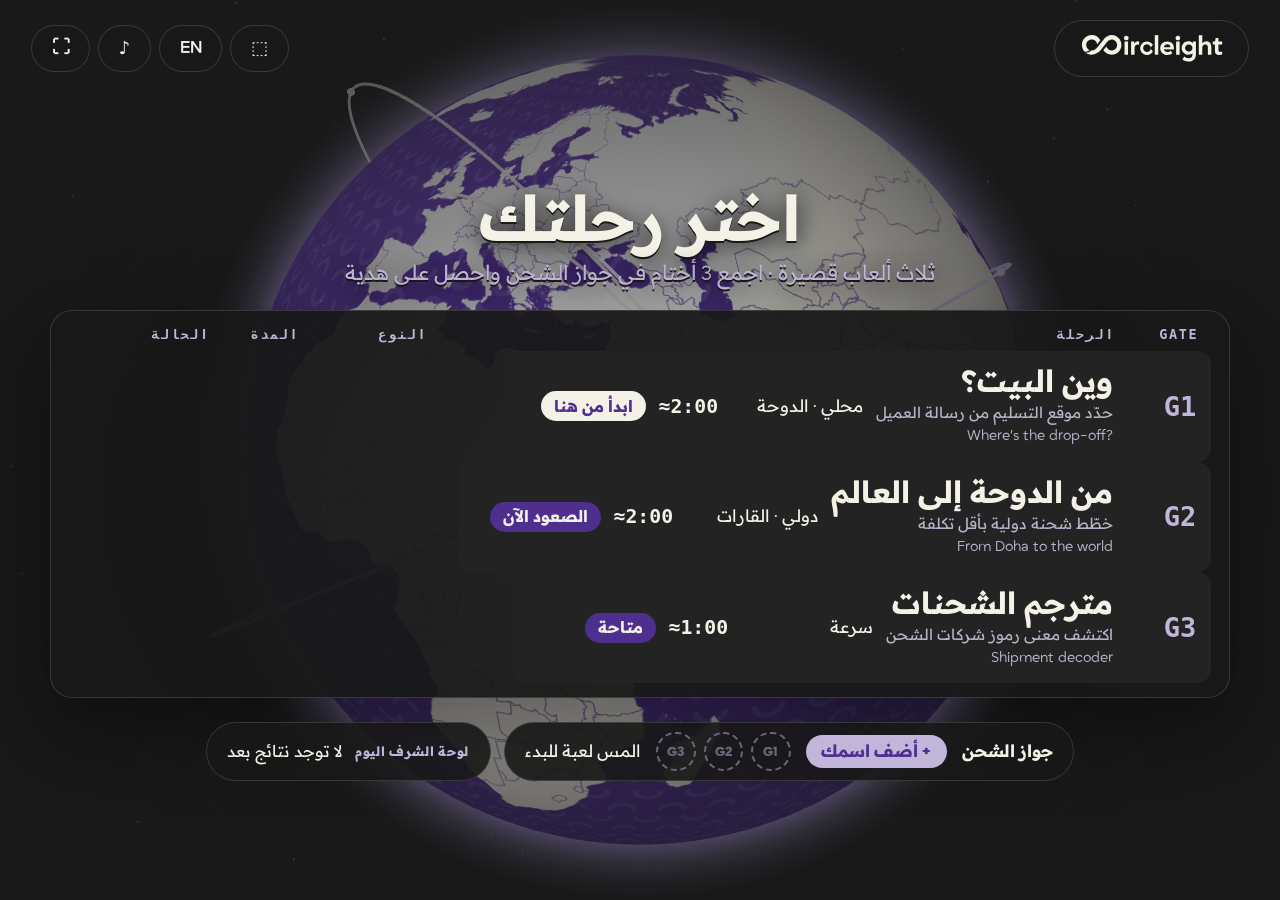
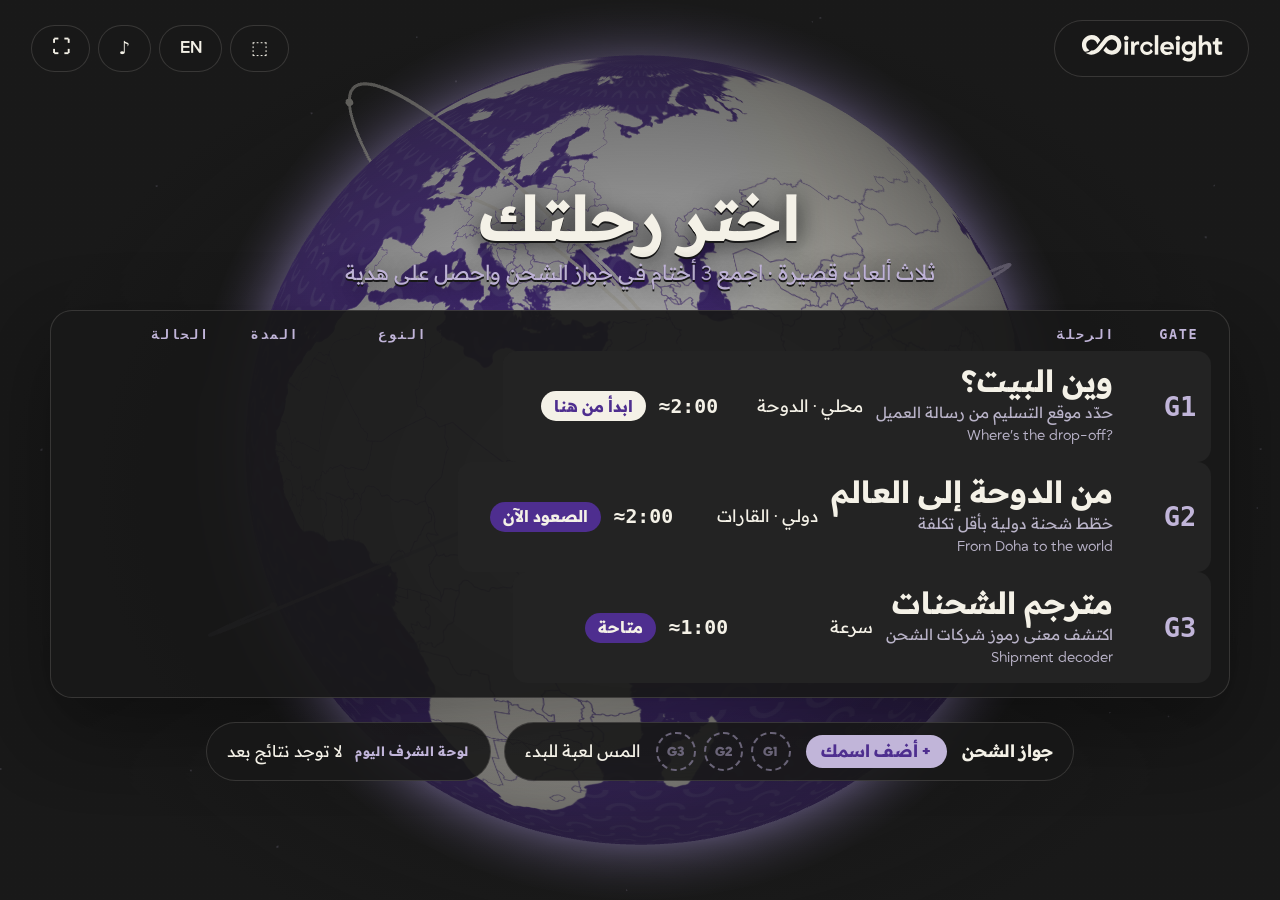
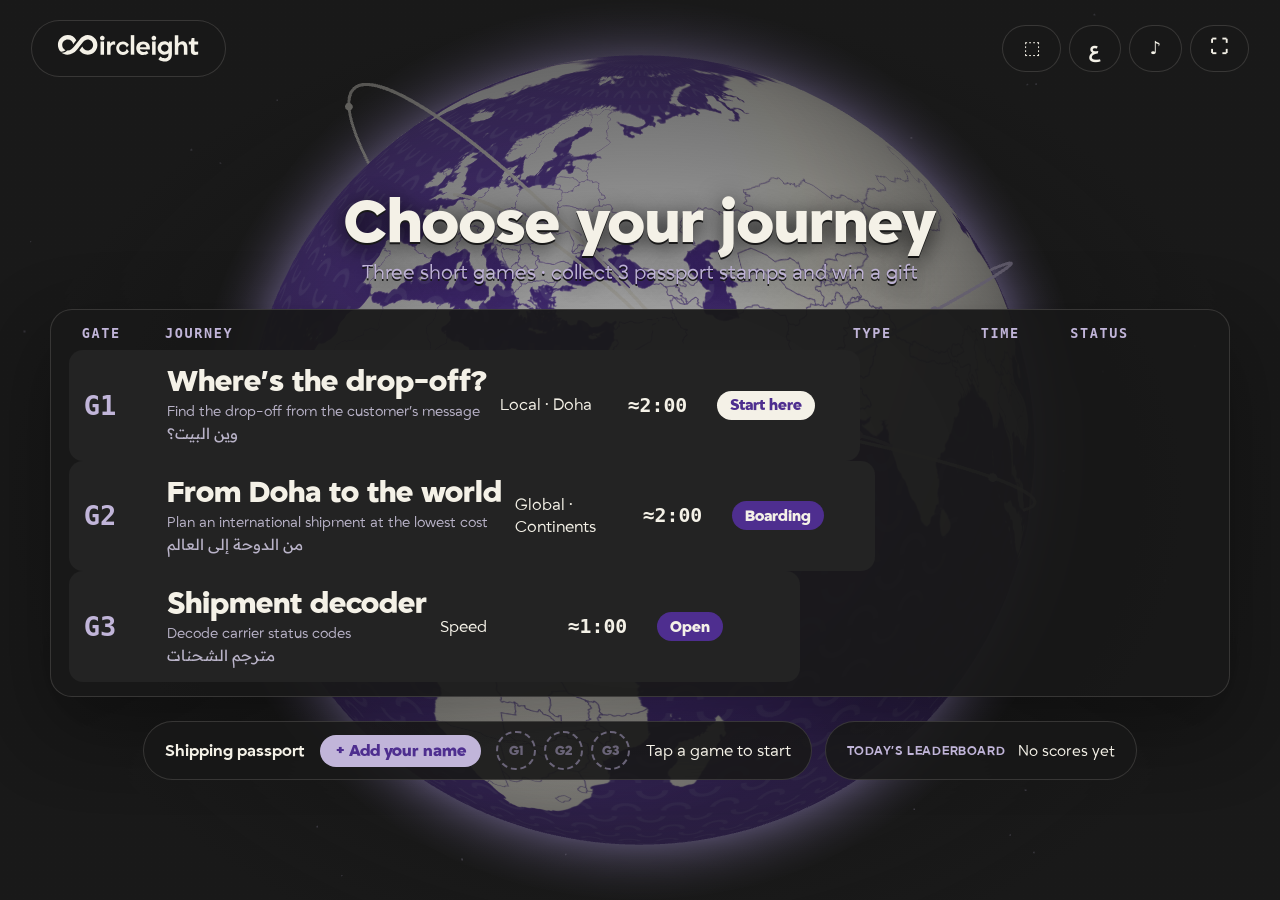
